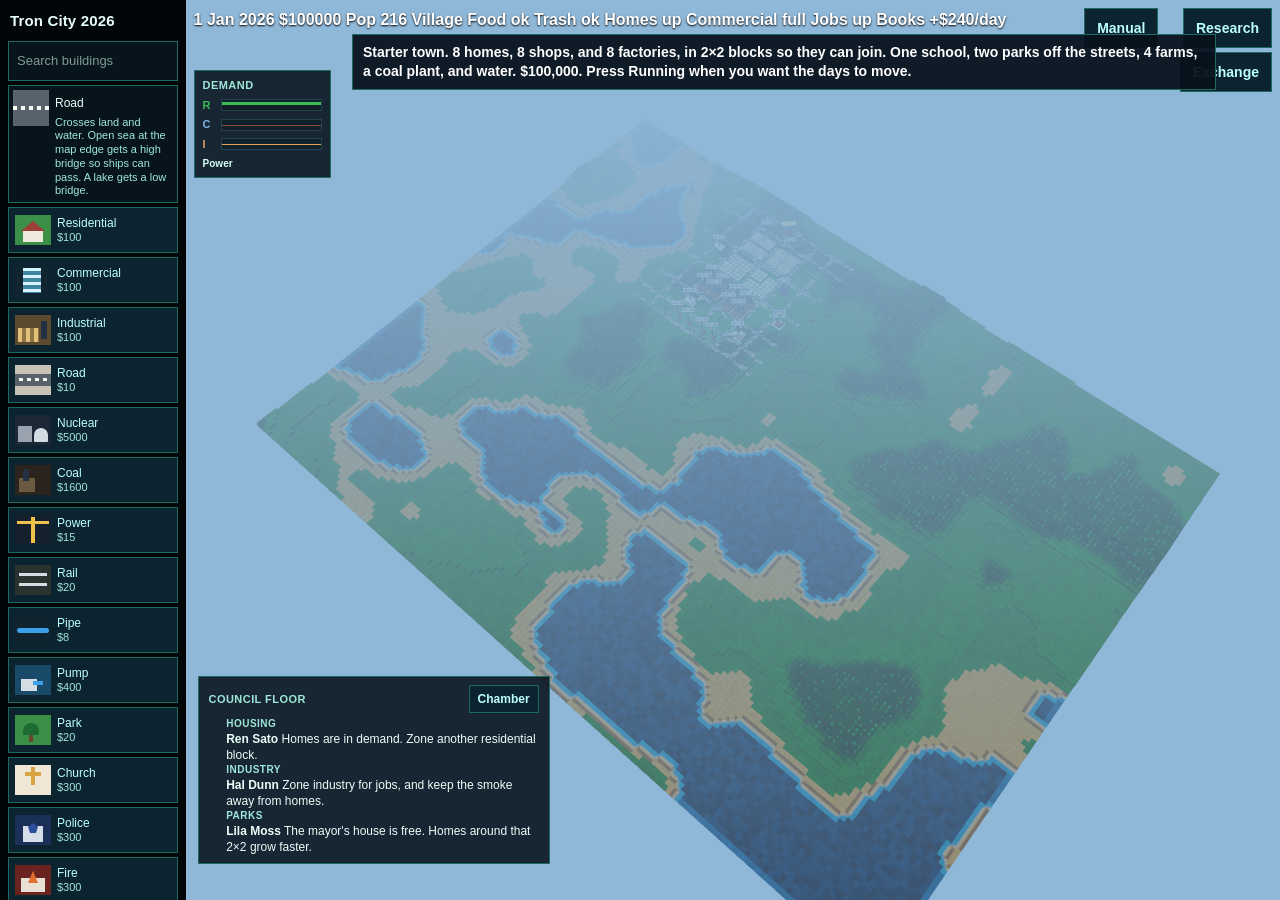
==== itch-pictures/index.html @ cb5e922c "Add current single-file itch HTML" ====
<!doctype html>
<html lang="en"><head><meta charset="UTF-8" />
<meta name="viewport" content="width=device-width, initial-scale=1, maximum-scale=1, user-scalable=no, viewport-fit=cover" />
<title>Tron City 2026</title><style>/*! tailwindcss v4.3.3 | MIT License | https://tailwindcss.com */
@layer properties{@supports (((-webkit-hyphens:none)) and (not (margin-trim:inline))) or ((-moz-orient:inline) and (not (color:rgb(from red r g b)))){*,:before,:after,::backdrop{--tw-scale-x:1;--tw-scale-y:1;--tw-scale-z:1;--tw-rotate-x:initial;--tw-rotate-y:initial;--tw-rotate-z:initial;--tw-skew-x:initial;--tw-skew-y:initial;--tw-space-y-reverse:0;--tw-border-style:solid;--tw-font-weight:initial;--tw-ordinal:initial;--tw-slashed-zero:initial;--tw-numeric-figure:initial;--tw-numeric-spacing:initial;--tw-numeric-fraction:initial;--tw-shadow:0 0 #0000;--tw-shadow-color:initial;--tw-shadow-alpha:100%;--tw-inset-shadow:0 0 #0000;--tw-inset-shadow-color:initial;--tw-inset-shadow-alpha:100%;--tw-ring-color:initial;--tw-ring-shadow:0 0 #0000;--tw-inset-ring-color:initial;--tw-inset-ring-shadow:0 0 #0000;--tw-ring-inset:initial;--tw-ring-offset-width:0px;--tw-ring-offset-color:#fff;--tw-ring-offset-shadow:0 0 #0000;--tw-outline-style:solid;--tw-blur:initial;--tw-brightness:initial;--tw-contrast:initial;--tw-grayscale:initial;--tw-hue-rotate:initial;--tw-invert:initial;--tw-opacity:initial;--tw-saturate:initial;--tw-sepia:initial;--tw-drop-shadow:initial;--tw-drop-shadow-color:initial;--tw-drop-shadow-alpha:100%;--tw-drop-shadow-size:initial;--tw-duration:initial;--tw-ease:initial;--tw-content:"";--tw-translate-x:0;--tw-translate-y:0;--tw-translate-z:0}}}@layer theme{:root,:host{--font-sans:-apple-system, BlinkMacSystemFont, "Segoe UI", Roboto, "Helvetica Neue", "Noto Sans", Arial, sans-serif, "Apple Color Emoji", "Segoe UI Emoji", "Segoe UI Symbol", "Noto Color Emoji";--font-mono:ui-monospace, SFMono-Regular, Menlo, Monaco, Consolas, "Liberation Mono", "Courier New", monospace;--color-red-500:oklch(63.7% .237 25.331);--color-zinc-50:oklch(98.5% 0 none);--color-zinc-400:oklch(70.5% .015 286.067);--color-zinc-500:oklch(55.2% .016 285.938);--color-zinc-900:oklch(21% .006 285.885);--color-zinc-950:oklch(14.1% .005 285.823);--color-neutral-100:oklch(97% 0 none);--color-neutral-300:oklch(87% 0 none);--color-neutral-500:oklch(55.6% 0 none);--color-neutral-700:oklch(37.1% 0 none);--color-neutral-900:oklch(20.5% 0 none);--color-black:#000;--color-white:#fff;--spacing:.25rem;--container-sm:24rem;--container-md:28rem;--text-xs:.75rem;--text-sm:.875rem;--text-sm--line-height:calc(1.25 / .875);--text-base:1rem;--text-lg:1.125rem;--text-lg--line-height:calc(1.75 / 1.125);--text-xl:1.25rem;--text-xl--line-height:calc(1.75 / 1.25);--text-2xl:1.5rem;--text-3xl:1.875rem;--font-weight-medium:500;--font-weight-semibold:600;--tracking-tight:-.025em;--leading-tight:1.25;--leading-snug:1.375;--leading-normal:1.5;--radius-xs:.125rem;--radius-sm:.25rem;--radius-md:.375rem;--radius-lg:.5rem;--radius-xl:.75rem;--radius-2xl:1rem;--ease-out:cubic-bezier(0, 0, .2, 1);--ease-in-out:cubic-bezier(.4, 0, .2, 1);--animate-pulse:pulse 2s cubic-bezier(.4, 0, .6, 1) infinite;--default-transition-duration:.15s;--default-transition-timing-function:cubic-bezier(.4, 0, .2, 1);--default-font-family:var(--font-sans);--default-mono-font-family:var(--font-mono)}}@layer base{*,:after,:before,::backdrop{box-sizing:border-box;border:0 solid;margin:0;padding:0}::file-selector-button{box-sizing:border-box;border:0 solid;margin:0;padding:0}html,:host{-webkit-text-size-adjust:100%;tab-size:4;line-height:1.5;font-family:var(--default-font-family,-apple-system, BlinkMacSystemFont, "Segoe UI", Roboto, "Helvetica Neue", "Noto Sans", Arial, sans-serif, "Apple Color Emoji", "Segoe UI Emoji", "Segoe UI Symbol", "Noto Color Emoji");font-feature-settings:var(--default-font-feature-settings,normal);font-variation-settings:var(--default-font-variation-settings,normal);-webkit-tap-highlight-color:transparent}hr{height:0;color:inherit;border-top-width:1px}abbr:where([title]){-webkit-text-decoration:underline dotted;text-decoration:underline dotted}h1,h2,h3,h4,h5,h6{font-size:inherit;font-weight:inherit}a{color:inherit;-webkit-text-decoration:inherit;-webkit-text-decoration:inherit;-webkit-text-decoration:inherit;-webkit-text-decoration:inherit;text-decoration:inherit}b,strong{font-weight:bolder}code,kbd,samp,pre{font-family:var(--default-mono-font-family,ui-monospace, SFMono-Regular, Menlo, Monaco, Consolas, "Liberation Mono", "Courier New", monospace);font-feature-settings:var(--default-mono-font-feature-settings,normal);font-variation-settings:var(--default-mono-font-variation-settings,normal);font-size:1em}small{font-size:80%}sub,sup{vertical-align:baseline;font-size:75%;line-height:0;position:relative}sub{bottom:-.25em}sup{top:-.5em}table{text-indent:0;border-color:inherit;border-collapse:collapse}:-moz-focusring:where(:not(iframe)){outline:auto}progress{vertical-align:baseline}summary{display:list-item}ol,ul,menu{list-style:none}img,svg,video,canvas,audio,iframe,embed,object{vertical-align:middle;display:block}img,video{max-width:100%;height:auto}button,input,select,optgroup,textarea{font:inherit;font-feature-settings:inherit;font-variation-settings:inherit;letter-spacing:inherit;color:inherit;opacity:1;background-color:#0000;border-radius:0}::file-selector-button{font:inherit;font-feature-settings:inherit;font-variation-settings:inherit;letter-spacing:inherit;color:inherit;opacity:1;background-color:#0000;border-radius:0}:where(select:is([multiple],[size])) optgroup{font-weight:bolder}:where(select:is([multiple],[size])) optgroup option{padding-inline-start:20px}::file-selector-button{margin-inline-end:4px}::placeholder{opacity:1}@supports (not ((-webkit-appearance:-apple-pay-button))) or (contain-intrinsic-size:1px){::placeholder{color:currentColor}@supports (color:color-mix(in lab, red, red)){::placeholder{color:color-mix(in oklab, currentcolor 50%, transparent)}}}textarea{resize:vertical}::-webkit-search-decoration{-webkit-appearance:none}::-webkit-date-and-time-value{min-height:1lh;text-align:inherit}::-webkit-datetime-edit{display:inline-flex}::-webkit-datetime-edit-fields-wrapper{padding:0}::-webkit-datetime-edit{padding-block:0}::-webkit-datetime-edit-year-field{padding-block:0}::-webkit-datetime-edit-month-field{padding-block:0}::-webkit-datetime-edit-day-field{padding-block:0}::-webkit-datetime-edit-hour-field{padding-block:0}::-webkit-datetime-edit-minute-field{padding-block:0}::-webkit-datetime-edit-second-field{padding-block:0}::-webkit-datetime-edit-millisecond-field{padding-block:0}::-webkit-datetime-edit-meridiem-field{padding-block:0}::-webkit-calendar-picker-indicator{line-height:1}:-moz-ui-invalid{box-shadow:none}button,input:where([type=button],[type=reset],[type=submit]){appearance:button}::file-selector-button{appearance:button}::-webkit-inner-spin-button{height:auto}::-webkit-outer-spin-button{height:auto}[hidden]:where(:not([hidden=until-found])){display:none!important}button:not(:disabled),[role=button]:not(:disabled){cursor:pointer}button.on{color:#fff;background:#14584c}}@layer components;@layer utilities{.collapse{visibility:collapse}.invisible{visibility:hidden}.visible{visibility:visible}.visible\!{visibility:visible!important}.absolute{position:absolute}.fixed{position:fixed}.relative{position:relative}.static{position:static}.sticky{position:sticky}.inset-0{inset:0}.right-1{right:var(--spacing)}.right-2{right:calc(var(--spacing) * 2)}.right-3{right:calc(var(--spacing) * 3)}.right-4{right:calc(var(--spacing) * 4)}.left-1{left:var(--spacing)}.left-2{left:calc(var(--spacing) * 2)}.left-3{left:calc(var(--spacing) * 3)}.left-4{left:calc(var(--spacing) * 4)}.z-1{z-index:1}.z-3{z-index:3}.container{width:100%}@media (width>=40rem){.container{max-width:40rem}}@media (width>=48rem){.container{max-width:48rem}}@media (width>=64rem){.container{max-width:64rem}}@media (width>=80rem){.container{max-width:80rem}}@media (width>=96rem){.container{max-width:96rem}}.ml-px{margin-left:1px}.block{display:block}.flex{display:flex}.grid{display:grid}.hidden{display:none}.inline{display:inline}.inline-block{display:inline-block}.table{display:table}.size-5{width:calc(var(--spacing) * 5);height:calc(var(--spacing) * 5)}.size-10{width:calc(var(--spacing) * 10);height:calc(var(--spacing) * 10)}.h-8{height:calc(var(--spacing) * 8)}.h-\[100dvh\]{height:100dvh}.h-full{height:100%}.min-h-11{min-height:calc(var(--spacing) * 11)}.min-h-screen{min-height:100vh}.w-8{width:calc(var(--spacing) * 8)}.w-full{width:100%}.max-w-md{max-width:var(--container-md)}.max-w-sm{max-width:var(--container-sm)}.shrink{flex-shrink:1}.grow{flex-grow:1}.scale-100{--tw-scale-x:100%;--tw-scale-y:100%;--tw-scale-z:100%;scale:var(--tw-scale-x) var(--tw-scale-y)}.scale-\[0\.25\]{scale:.25}.transform{transform:var(--tw-rotate-x,) var(--tw-rotate-y,) var(--tw-rotate-z,) var(--tw-skew-x,) var(--tw-skew-y,)}.animate-pulse{animation:var(--animate-pulse)}.cursor-pointer{cursor:pointer}.touch-none{touch-action:none}.resize{resize:both}.flex-col{flex-direction:column}.place-items-center{place-items:center}.items-center{align-items:center}.justify-center{justify-content:center}.gap-2{gap:calc(var(--spacing) * 2)}.gap-3{gap:calc(var(--spacing) * 3)}:where(.space-y-3>:not(:last-child)){--tw-space-y-reverse:0;margin-block-start:calc(calc(var(--spacing) * 3) * var(--tw-space-y-reverse));margin-block-end:calc(calc(var(--spacing) * 3) * calc(1 - var(--tw-space-y-reverse)))}.truncate{text-overflow:ellipsis;white-space:nowrap;overflow:hidden}.rounded{border-radius:.25rem}.rounded-2xl{border-radius:var(--radius-2xl)}.rounded-full{border-radius:2147483647px}.rounded-lg{border-radius:var(--radius-lg)}.rounded-md{border-radius:var(--radius-md)}.rounded-xl{border-radius:var(--radius-xl)}.border{border-style:var(--tw-border-style);border-width:1px}.border-t{border-top-style:var(--tw-border-style);border-top-width:1px}.border-b{border-bottom-style:var(--tw-border-style);border-bottom-width:1px}.border-\[\#1c6a62\]{border-color:#1c6a62}.border-neutral-300{border-color:var(--color-neutral-300)}.bg-\[\#0c2430\]{background-color:#0c2430}.bg-\[\#14584c\]{background-color:#14584c}.bg-black{background-color:var(--color-black)}.bg-black\/10{background-color:#0000001a}@supports (color:color-mix(in lab, red, red)){.bg-black\/10{background-color:color-mix(in oklab, var(--color-black) 10%, transparent)}}.bg-zinc-50{background-color:var(--color-zinc-50)}.object-cover{object-fit:cover}.p-2{padding:calc(var(--spacing) * 2)}.p-6{padding:calc(var(--spacing) * 6)}.p-8{padding:calc(var(--spacing) * 8)}.p-\[16px\]{padding:16px}.px-2{padding-inline:calc(var(--spacing) * 2)}.px-4{padding-inline:calc(var(--spacing) * 4)}.px-6{padding-inline:calc(var(--spacing) * 6)}.py-2{padding-block:calc(var(--spacing) * 2)}.pr-3{padding-right:calc(var(--spacing) * 3)}.pr-3\.5{padding-right:calc(var(--spacing) * 3.5)}.pl-4{padding-left:calc(var(--spacing) * 4)}.text-center{text-align:center}.text-left{text-align:left}.text-lg{font-size:var(--text-lg);line-height:var(--tw-leading,var(--text-lg--line-height))}.text-sm{font-size:var(--text-sm);line-height:var(--tw-leading,var(--text-sm--line-height))}.text-xl{font-size:var(--text-xl);line-height:var(--tw-leading,var(--text-xl--line-height))}.text-\[13px\]{font-size:13px}.font-medium{--tw-font-weight:var(--font-weight-medium);font-weight:var(--font-weight-medium)}.font-semibold{--tw-font-weight:var(--font-weight-semibold);font-weight:var(--font-weight-semibold)}.text-balance{text-wrap:balance}.text-wrap{text-wrap:wrap}.break-words{overflow-wrap:break-word}.text-\[\#bff\]{color:#bff}.text-neutral-500{color:var(--color-neutral-500)}.text-red-500{color:var(--color-red-500)}.text-white{color:var(--color-white)}.text-zinc-500{color:var(--color-zinc-500)}.text-zinc-900{color:var(--color-zinc-900)}.italic{font-style:italic}.tabular-nums{--tw-numeric-spacing:tabular-nums;font-variant-numeric:var(--tw-ordinal,) var(--tw-slashed-zero,) var(--tw-numeric-figure,) var(--tw-numeric-spacing,) var(--tw-numeric-fraction,)}.underline-offset-4{text-underline-offset:4px}.antialiased{-webkit-font-smoothing:antialiased;-moz-osx-font-smoothing:grayscale}.opacity-0{opacity:0}.opacity-70{opacity:.7}.opacity-100{opacity:1}.shadow{--tw-shadow:0 1px 3px 0 var(--tw-shadow-color,#0000001a), 0 1px 2px -1px var(--tw-shadow-color,#0000001a);box-shadow:var(--tw-inset-shadow), var(--tw-inset-ring-shadow), var(--tw-ring-offset-shadow), var(--tw-ring-shadow), var(--tw-shadow)}.ring{--tw-ring-shadow:var(--tw-ring-inset,) 0 0 0 calc(1px + var(--tw-ring-offset-width)) var(--tw-ring-color,currentcolor);box-shadow:var(--tw-inset-shadow), var(--tw-inset-ring-shadow), var(--tw-ring-offset-shadow), var(--tw-ring-shadow), var(--tw-shadow)}.outline,.outline-1{outline-style:var(--tw-outline-style);outline-width:1px}.-outline-offset-1{outline-offset:calc(1px * -1)}.outline-black{outline-color:var(--color-black)}.outline-black\/10{outline-color:#0000001a}@supports (color:color-mix(in lab, red, red)){.outline-black\/10{outline-color:color-mix(in oklab, var(--color-black) 10%, transparent)}}.blur{--tw-blur:blur(8px);filter:var(--tw-blur,) var(--tw-brightness,) var(--tw-contrast,) var(--tw-grayscale,) var(--tw-hue-rotate,) var(--tw-invert,) var(--tw-saturate,) var(--tw-sepia,) var(--tw-drop-shadow,)}.blur-\[4px\]{--tw-blur:blur(4px);filter:var(--tw-blur,) var(--tw-brightness,) var(--tw-contrast,) var(--tw-grayscale,) var(--tw-hue-rotate,) var(--tw-invert,) var(--tw-saturate,) var(--tw-sepia,) var(--tw-drop-shadow,)}.blur-none{--tw-blur: ;filter:var(--tw-blur,) var(--tw-brightness,) var(--tw-contrast,) var(--tw-grayscale,) var(--tw-hue-rotate,) var(--tw-invert,) var(--tw-saturate,) var(--tw-sepia,) var(--tw-drop-shadow,)}.grayscale{--tw-grayscale:grayscale(100%);filter:var(--tw-blur,) var(--tw-brightness,) var(--tw-contrast,) var(--tw-grayscale,) var(--tw-hue-rotate,) var(--tw-invert,) var(--tw-saturate,) var(--tw-sepia,) var(--tw-drop-shadow,)}.invert{--tw-invert:invert(100%);filter:var(--tw-blur,) var(--tw-brightness,) var(--tw-contrast,) var(--tw-grayscale,) var(--tw-hue-rotate,) var(--tw-invert,) var(--tw-saturate,) var(--tw-sepia,) var(--tw-drop-shadow,)}.sepia{--tw-sepia:sepia(100%);filter:var(--tw-blur,) var(--tw-brightness,) var(--tw-contrast,) var(--tw-grayscale,) var(--tw-hue-rotate,) var(--tw-invert,) var(--tw-saturate,) var(--tw-sepia,) var(--tw-drop-shadow,)}.filter{filter:var(--tw-blur,) var(--tw-brightness,) var(--tw-contrast,) var(--tw-grayscale,) var(--tw-hue-rotate,) var(--tw-invert,) var(--tw-saturate,) var(--tw-sepia,) var(--tw-drop-shadow,)}.filter\!{filter:var(--tw-blur,) var(--tw-brightness,) var(--tw-contrast,) var(--tw-grayscale,) var(--tw-hue-rotate,) var(--tw-invert,) var(--tw-saturate,) var(--tw-sepia,) var(--tw-drop-shadow,)!important}.transition{transition-property:color,background-color,border-color,outline-color,text-decoration-color,fill,stroke,--tw-gradient-from,--tw-gradient-via,--tw-gradient-to,opacity,box-shadow,transform,translate,scale,rotate,filter,-webkit-backdrop-filter,backdrop-filter,display,content-visibility,overlay,pointer-events;transition-timing-function:var(--tw-ease,var(--default-transition-timing-function));transition-duration:var(--tw-duration,var(--default-transition-duration))}.transition-\[box-shadow\]{transition-property:box-shadow;transition-timing-function:var(--tw-ease,var(--default-transition-timing-function));transition-duration:var(--tw-duration,var(--default-transition-duration))}.transition-\[opacity\,filter\,scale\]{transition-property:opacity,filter,scale;transition-timing-function:var(--tw-ease,var(--default-transition-timing-function));transition-duration:var(--tw-duration,var(--default-transition-duration))}.transition-\[scale\,background-color\]{transition-property:scale,background-color;transition-timing-function:var(--tw-ease,var(--default-transition-timing-function));transition-duration:var(--tw-duration,var(--default-transition-duration))}.transition-\[scale\,opacity\,filter\]{transition-property:scale,opacity,filter;transition-timing-function:var(--tw-ease,var(--default-transition-timing-function));transition-duration:var(--tw-duration,var(--default-transition-duration))}.transition-transform{transition-property:transform,translate,scale,rotate;transition-timing-function:var(--tw-ease,var(--default-transition-timing-function));transition-duration:var(--tw-duration,var(--default-transition-duration))}.duration-150{--tw-duration:.15s;transition-duration:.15s}.duration-300{--tw-duration:.3s;transition-duration:.3s}.ease-\[cubic-bezier\(0\.2\,0\,0\,1\)\]{--tw-ease:cubic-bezier(.2,0,0,1);transition-timing-function:cubic-bezier(.2,0,0,1)}.ease-out{--tw-ease:var(--ease-out);transition-timing-function:var(--ease-out)}.after\:absolute:after{content:var(--tw-content);position:absolute}.after\:top-1\/2:after{content:var(--tw-content);top:50%}.after\:left-1\/2:after{content:var(--tw-content);left:50%}.after\:size-10:after{content:var(--tw-content);width:calc(var(--spacing) * 10);height:calc(var(--spacing) * 10)}.after\:-translate-1\/2:after{content:var(--tw-content);--tw-translate-x:calc(calc(1 / 2 * 100%) * -1);--tw-translate-y:calc(calc(1 / 2 * 100%) * -1);translate:var(--tw-translate-x) var(--tw-translate-y)}@media (hover:hover){.hover\:bg-neutral-100:hover{background-color:var(--color-neutral-100)}.hover\:underline:hover{text-decoration-line:underline}}.active\:scale-\[0\.96\]:active,.active\:not-disabled\:scale-\[0\.96\]:active:not(:disabled){scale:.96}.disabled\:cursor-wait:disabled{cursor:wait}.disabled\:no-underline:disabled{text-decoration-line:none}@media (prefers-color-scheme:dark){.dark\:border-neutral-700{border-color:var(--color-neutral-700)}.dark\:bg-white\/20{background-color:#fff3}@supports (color:color-mix(in lab, red, red)){.dark\:bg-white\/20{background-color:color-mix(in oklab, var(--color-white) 20%, transparent)}}.dark\:bg-zinc-950{background-color:var(--color-zinc-950)}.dark\:text-zinc-50{color:var(--color-zinc-50)}.dark\:text-zinc-400{color:var(--color-zinc-400)}.dark\:outline-white\/10{outline-color:#ffffff1a}@supports (color:color-mix(in lab, red, red)){.dark\:outline-white\/10{outline-color:color-mix(in oklab, var(--color-white) 10%, transparent)}}@media (hover:hover){.dark\:hover\:bg-neutral-900:hover{background-color:var(--color-neutral-900)}}}}html,body{background:#102033;height:100%;margin:0}.city-app{color:#e7fff8;touch-action:none;overscroll-behavior:none;background:#102033;width:100%;height:100dvh;display:flex;overflow:hidden}.city-sample{z-index:2;background:#07141c;border:1px solid #1c6a62;align-items:flex-start;gap:6px;padding:4px;display:flex;position:sticky;top:0}.city-sample-copy{min-width:0}.city-sample-blurb{color:#9fe7d8;margin-top:2px;font-size:11px;line-height:1.25;display:block}.city-sample-tile{color:#102033;background:#9fe7d8;flex:0 0 36px;place-items:center;width:36px;height:36px;font-size:20px;font-weight:800;display:grid}.city-sample-name{color:#e7fff8;font-size:12px}.city-sample-tile.road{background:#59636c repeating-linear-gradient(90deg,#f7f7f2 0 4px,#0000 4px 8px) 50%/100% 4px no-repeat;box-shadow:inset 0 16px #59636c,inset 0 -16px #59636c}.city-sample-tile.rail{color:#0000;background:#2f3b34;box-shadow:inset 0 10px #d5dde4,inset 0 -10px #d5dde4}.city-sample-tile.wire{color:#0000;background:#1a2430;box-shadow:inset 0 16px #f0c14a}.city-sample-tile.pipe{color:#0000;background:#102430;box-shadow:inset 0 14px #3aa0e8}.city-sample-tile.res{background:#6dcc78}.city-sample-tile.com{background:#7ec8e8}.city-sample-tile.ind{background:#e2b85a}.city-sample-tile.bull{color:#fff;background:#e07030}.city-tools{box-sizing:border-box;background:#000000d1;flex-direction:column;flex:0 0 11.6rem;gap:4px;width:11.6rem;padding:8px;display:flex;overflow:auto}.city-maps{grid-template-columns:1fr 1fr;gap:4px;display:grid}.city-maps button{color:#bff;text-align:left;background:#0c2430;border:1px solid #1c6a62;min-height:2rem;padding:2px 6px;font-size:11px}.city-maps button.on{color:#fff;background:#145a48}.city-title{letter-spacing:.01em;color:#e7fff8;margin:0;padding:2px 2px 4px;font-size:15px;font-weight:800}.city-find{z-index:3;color:#e7fff8;background:#07141c;border:1px solid #1c6a62;width:100%;min-height:2.5rem;padding:0 8px;font-size:13px;position:sticky;top:0}.city-find::placeholder{color:#7d9c96}.city-tool{color:#bff;text-align:left;background:#0c2430;border:1px solid #1c6a62;align-items:center;gap:6px;width:100%;min-height:46px;padding:3px 6px;display:flex}.city-tool-copy{flex-direction:column;min-width:0;line-height:1.15;display:flex}.city-tool-name{font-size:12px}.city-tool-price{color:#9fe7d8;font-size:11px}.city-tool-gap{letter-spacing:.08em;text-transform:uppercase;color:#7d9c96;margin-top:6px;font-size:10px}.city-ico{background:#163028;flex:0 0 36px;width:36px;height:30px;position:relative;overflow:hidden}.city-ico:before,.city-ico:after{content:"";position:absolute}.city-ico.res{background:#3c8f46}.city-ico.res:before{background:#efe8dc;height:12px;bottom:3px;left:8px;right:8px}.city-ico.res:after{clip-path:polygon(50% 0,100% 100%,0 100%);background:#9a4038;height:10px;bottom:14px;left:6px;right:6px}.city-ico.r4{background:#2f7a3c}.city-ico.r4:before{background:#efe8dc;width:12px;height:9px;top:4px;left:4px;box-shadow:14px 0 #efe8dc,0 12px #efe8dc,14px 12px #efe8dc}.city-ico.r4:after{clip-path:polygon(50% 0,100% 100%,0 100%);background:#9a4038;width:12px;height:5px;top:1px;left:4px;box-shadow:14px 12px #9a4038}.city-ico.c4{background:#102430}.city-ico.c4:before{background:#3c86a0;height:16px;bottom:4px;left:3px;right:3px}.city-ico.c4:after{background:#f0c14a;height:5px;bottom:18px;left:3px;right:3px}.city-ico.com{background:#102430}.city-ico.com:before{background:repeating-linear-gradient(#d7f3ff 0 3px,#3c86a0 3px 7px);width:18px;top:3px;bottom:2px;left:8px}.city-ico.ind{background:#5c4a30}.city-ico.ind:before{background:repeating-linear-gradient(90deg,#e2c07a 0 4px,#8d7342 4px 8px);height:14px;bottom:3px;left:3px;right:12px}.city-ico.ind:after{background:#243044;width:6px;height:18px;bottom:6px;right:4px}.city-ico.road{background:#c8c2b4}.city-ico.road:before{background:#59636c;height:12px;top:9px;left:0;right:0}.city-ico.road:after{background:repeating-linear-gradient(90deg,#f7f7f2 0 4px,#0000 4px 8px);height:3px;top:13px;left:4px;right:4px}.city-ico.plant{background:#1c2836}.city-ico.plant:before{background:#9aa3ad;width:14px;height:16px;bottom:3px;left:3px}.city-ico.plant:after{background:#d5dde4;border-radius:14px 14px 2px 2px;width:14px;height:14px;bottom:3px;right:3px}.city-ico.coal{background:#2a241c}.city-ico.coal:before{background:#6a5a42;width:16px;height:14px;bottom:3px;left:4px}.city-ico.coal:after{background:#243044;width:6px;height:12px;bottom:14px;left:8px}.city-ico.wire{background:#14202c}.city-ico.wire:before{background:#f0c14a;width:4px;top:2px;bottom:2px;left:16px}.city-ico.wire:after{background:#f0c14a;height:3px;top:6px;left:2px;right:2px}.city-ico.rail{background:#2a3330}.city-ico.rail:before{background:#d5dde4;height:3px;top:8px;left:4px;right:4px;box-shadow:0 10px #d5dde4}.city-ico.pipe{background:#102430}.city-ico.pipe:before{background:#3aa0e8;border-radius:3px;height:5px;top:13px;left:2px;right:2px}.city-ico.pump{background:#1a4a6a}.city-ico.pump:before{background:#d5dde4;width:16px;height:12px;bottom:4px;left:6px}.city-ico.pump:after{background:#3aa0e8;width:10px;height:4px;bottom:10px;left:18px}.city-ico.park{background:#3c8f46}.city-ico.park:before{background:#6a4630;width:4px;height:10px;bottom:3px;left:14px}.city-ico.park:after{background:#1d6b32;border-radius:10px 10px 2px 2px;width:16px;height:12px;bottom:10px;left:8px}.city-ico.church{background:#efe6d6}.city-ico.church:before{background:#d7a441;width:4px;height:18px;top:2px;left:16px}.city-ico.church:after{background:#d7a441;width:16px;height:4px;top:7px;left:10px}.city-ico.police{background:#1a3058}.city-ico.police:before{background:#d5dde8;height:16px;bottom:3px;left:8px;right:8px}.city-ico.police:after{clip-path:polygon(50% 0,100% 38%,80% 100%,20% 100%,0 38%);background:#2a4e9a;width:10px;height:10px;bottom:12px;left:13px}.city-ico.fire{background:#6a2420}.city-ico.fire:before{background:#e8e0d4;height:14px;bottom:3px;left:6px;right:6px}.city-ico.fire:after{clip-path:polygon(50% 0,100% 100%,0 100%);background:#e07030;width:10px;height:12px;bottom:12px;left:13px}.city-ico.school{background:#6d4a38}.city-ico.school:before{background:#c46a4a;height:14px;bottom:3px;left:5px;right:5px}.city-ico.school:after{background:#f4f1e8;width:3px;height:12px;bottom:14px;left:16px;box-shadow:6px 3px #c23b3b}.city-ico.clinic{background:#d7e4ea}.city-ico.clinic:before{background:#f7f7f2;height:18px;bottom:3px;left:6px;right:6px}.city-ico.clinic:after{background:#c23b3b;width:6px;height:12px;bottom:8px;left:15px;box-shadow:-3px 3px #c23b3b,3px 3px #c23b3b}.city-ico.farm{background:#c2a24e}.city-ico.farm:before{background:#9a4038;width:16px;height:12px;bottom:3px;left:4px}.city-ico.farm:after{clip-path:polygon(0 100%,50% 0,100% 100%);background:#6a3030;width:16px;height:8px;bottom:14px;left:4px}.city-ico.stadium{background:#3c8f46}.city-ico.stadium:before{background:#d7d2c6;border-radius:40%;inset:6px 4px 4px;box-shadow:inset 0 0 0 4px #8d939c}.city-ico.port{background:#2f86c5}.city-ico.port:before{background:#8d6a3a;height:6px;bottom:4px;left:2px;right:8px}.city-ico.port:after{background:#e7e1d4;width:12px;height:8px;bottom:8px;right:6px}.city-ico.air{background:#3c8f46}.city-ico.air:before{background:#59636c;height:6px;top:12px;left:4px;right:4px}.city-ico.air:after{clip-path:polygon(0 50%,70% 0,100% 50%,70% 100%);background:#f4f7fb;width:14px;height:6px;top:4px;left:14px}.city-ico.bus{background:#243044}.city-ico.bus:before{background:#f0c14a;border-radius:3px;height:14px;top:7px;left:4px;right:4px}.city-ico.bus:after{background:#173044;width:8px;height:5px;top:10px;left:7px;box-shadow:12px 0 #173044}.city-ico.bterm{background:#1a3044}.city-ico.bterm:before{background:#d9d3c5;height:11px;bottom:3px;left:3px;right:3px}.city-ico.bterm:after{background:#f0c14a;height:7px;top:4px;left:4px;right:4px}.city-ico.dump{background:#6a5a42}.city-ico.dump:before{clip-path:polygon(10% 100%,0 40%,40% 70%,70% 20%,100% 100%);background:#8a7a58;width:26px;height:12px;bottom:3px;left:4px}.city-ico.ask{color:#9fe7d8;background:#102430;place-items:center;font-size:18px;font-weight:800;display:grid}.city-ico.ask:before{content:"?";position:static}.city-ico.bull{background:#e07030}.city-ico.bull:before{background:#fff;height:4px;top:13px;left:6px;right:6px;transform:rotate(40deg)}.city-ico.bull:after{background:#fff;height:4px;top:13px;left:6px;right:6px;transform:rotate(-40deg)}.city-ico.raise{background:#6a8f4a}.city-ico.raise:before{background:#d7c49a;height:6px;bottom:4px;left:8px;right:8px}.city-ico.raise:after{clip-path:polygon(50% 0,100% 100%,0 100%);background:#3c8f46;width:10px;height:12px;bottom:10px;left:11px}.city-ico.lower{background:#3a6d8c}.city-ico.lower:before{background:#1d6ea4;height:8px;bottom:4px;left:6px;right:6px}.city-ico.lower:after{background:#8eae48;height:8px;bottom:12px;left:8px;right:8px}.city-ico.lab{background:#243044}.city-ico.lab:before{clip-path:polygon(30% 0,70% 0,100% 100%,0 100%);background:#7ec8e8;width:12px;height:14px;bottom:3px;left:12px}.city-ico.fort{background:#6a6e68}.city-ico.fort:before{clip-path:polygon(0 30%,15% 30%,15% 0,35% 0,35% 30%,65% 30%,65% 0,85% 0,85% 30%,100% 30%,100% 100%,0 100%);background:#c8c2b4;height:14px;bottom:3px;left:3px;right:3px}.city-ico.army{background:#2a3a2a}.city-ico.army:before{background:#6a8a52;width:8px;height:14px;bottom:3px;left:14px}.city-ico.army:after{background:#d7c2a4;border-radius:6px;width:12px;height:8px;bottom:16px;left:12px}.city-ico.zoo{background:#3c8f46}.city-ico.zoo:before{background:#f0c14a;border-radius:8px 8px 4px 4px;width:22px;height:12px;bottom:4px;left:4px}.city-ico.zoo:after{background:#6a4630;border-radius:4px;width:8px;height:8px;bottom:12px;left:8px;box-shadow:10px 2px #243044}.city-ico.fair{background:#1a2430}.city-ico.fair:before{box-sizing:border-box;border:3px solid #f0c14a;border-radius:50%;width:18px;height:18px;top:4px;left:6px}.city-ico.fair:after{background:#d5dde4;width:3px;height:22px;top:2px;left:16px}.city-ico.frac{background:#5c4030}.city-ico.frac:before{background:#d5dde4;width:4px;height:20px;bottom:3px;left:16px}.city-ico.frac:after{background:#e07030;width:20px;height:4px;bottom:16px;left:8px}.city-ico.play{background:#4a2030}.city-ico.play:before{background:linear-gradient(90deg,#9a3038 0 8px,#f0c14a 8px 14px,#6a2030 14px 22px,#f0c14a 22px 28px,#9a3038 28px);inset:8px 4px 3px}.city-ico.mayor{background:#3c8f46}.city-ico.mayor:before{background:#f7f4ee;height:12px;bottom:6px;left:8px;right:8px;box-shadow:0 8px #f4f1e8}.city-ico.mayor:after{clip-path:polygon(50% 0,100% 100%,0 100%);background:#243044;height:8px;bottom:16px;left:6px;right:6px}.city-ico.casino{color:#f0c14a;background:#14202c;place-items:center;font-size:18px;font-weight:800;display:grid}.city-ico.casino:before{content:"$";position:static}.city-ico.stock{background:#1c2836}.city-ico.stock:before{background:#d5dde4;width:5px;height:10px;bottom:3px;left:6px;box-shadow:8px -4px #d5dde4,16px -8px #d5dde4}.city-ico.stock:after{background:#3aa0e8;width:22px;height:3px;bottom:16px;left:6px}.city-ico.arch{background:#c8102e}.city-ico.arch:before{background:#ffc20e;border-radius:12px 12px 2px 2px;height:16px;bottom:3px;left:4px;right:4px}.city-ico.arch:after{background:#c8102e;height:10px;bottom:3px;left:8px;right:8px}.city-ico.patio{background:#8d1d2c}.city-ico.patio:before{background:#fff6e8;height:14px;bottom:3px;left:7px;right:7px}.city-ico.patio:after{background:#fff6e8;border-radius:2px;width:12px;height:8px;bottom:14px;left:11px}.city-ico.bun{background:#e85d04}.city-ico.bun:before{background:#f0c07a;border-radius:8px 8px 2px 2px;height:8px;bottom:5px;left:7px;right:7px}.city-ico.bun:after{clip-path:polygon(0 100%,12% 35%,28% 100%,40% 20%,50% 0,60% 20%,72% 100%,88% 35%,100% 100%);background:#d7a441;width:16px;height:10px;bottom:14px;left:8px}.city-ico.cup{background:#c8102e}.city-ico.cup:before{background:#f3e6c8;border-radius:2px 2px 6px 6px;width:12px;height:14px;bottom:3px;left:9px}.city-ico.cup:after{background:0 0;border:2px solid #f3e6c8;border-left:0;border-radius:0 8px 8px 0;width:7px;height:8px;bottom:8px;left:20px}.city-ico.swirl{background:#d0122d}.city-ico.swirl:before{clip-path:polygon(18% 0,82% 0,100% 100%,0 100%);background:#e2b56a;width:10px;height:10px;bottom:2px;left:12px}.city-ico.swirl:after{background:#fff;border-radius:10px 10px 3px 3px;width:16px;height:12px;bottom:11px;left:9px}.city-ico.bucks{background:#00704a}.city-ico.bucks:before{box-sizing:border-box;border:2px solid #fff;border-radius:50%;width:22px;height:22px;top:4px;left:7px}.city-ico.bucks:after{background:#fff;border-radius:1px 1px 4px 4px;width:8px;height:9px;top:9px;left:13px}.city-ico.adw{background:#e85d04}.city-ico.adw:before{background:#5c3317;border-radius:2px 2px 6px 6px;width:12px;height:14px;bottom:3px;left:11px}.city-ico.adw:after{background:#fff6e8;border-radius:6px 6px 2px 2px;width:14px;height:6px;bottom:16px;left:10px}.city-ico.marc{background:#1c2430}.city-ico.marc:before{background:#e23b4a;height:5px;top:6px;left:4px;right:4px}.city-ico.marc:after{background:#5c3317;border-radius:2px 2px 5px 5px;width:12px;height:8px;bottom:3px;left:12px}.city-ico.rbc{background:#1e4b8f}.city-ico.rbc:before{background:#f4f1e8;width:4px;height:16px;bottom:3px;left:6px;box-shadow:8px 0 #f4f1e8,16px 0 #f4f1e8}.city-ico.rbc:after{background:#f2c14e;height:4px;top:4px;left:4px;right:4px}.city-ico.tdbank{background:#1f7a3a}.city-ico.tdbank:before{background:#fff;width:4px;height:16px;bottom:3px;left:6px;box-shadow:8px 0 #fff,16px 0 #fff}.city-ico.tdbank:after{background:#fff;height:4px;top:4px;left:4px;right:4px}.city-ico.vallet{background:#efe6d6}.city-ico.vallet:before{background:#146b6a;width:4px;height:16px;bottom:3px;left:6px;box-shadow:8px 0 #146b6a,16px 0 #146b6a}.city-ico.vallet:after{background:#146b6a;height:4px;top:4px;left:4px;right:4px}.city-ico.dami{background:#ffe100}.city-ico.dami:before{background:#007a33;height:10px;top:8px;left:3px;right:3px}.city-ico.dami:after{background:#e10600;border-radius:50%;width:8px;height:8px;top:6px;left:24px}.city-ico.petro{background:#d71920}.city-ico.petro:before{background:#fff;border-radius:50%;width:18px;height:18px;top:4px;left:8px}.city-ico.petro:after{clip-path:polygon(50% 0,100% 38%,78% 38%,90% 100%,50% 72%,10% 100%,22% 38%,0 38%);background:#d71920;width:8px;height:12px;top:7px;left:14px}.city-ico.depot{background:#f96302}.city-ico.depot:before{background:#fff;height:8px;top:8px;left:3px;right:3px}.city-ico.depot:after{background:#8a5a2b;width:16px;height:5px;bottom:3px;left:8px;box-shadow:0 -7px #8a5a2b}.city-ico.london{background:#f7f4ef}.city-ico.london:before{background:#c8102e;width:18px;height:4px;top:12px;left:8px}.city-ico.london:after{background:#c8102e;width:4px;height:16px;top:6px;left:15px}.city-ico.shopped{background:#c8102e}.city-ico.shopped:before{background:#fff;height:8px;top:6px;left:4px;right:4px}.city-ico.shopped:after{background:#fff;width:10px;height:8px;bottom:3px;left:20px}.city-ico.saveon{background:#1b7a32}.city-ico.saveon:before{background:#ffe100;border-radius:50%;width:12px;height:12px;top:6px;left:4px}.city-ico.saveon:after{background:#f96302;width:8px;height:8px;bottom:6px;left:18px}.city-ico.super{background:#ffe100}.city-ico.super:before{background:#c8102e;height:6px;bottom:4px;left:3px;right:3px}.city-ico.slice{background:#3a1218}.city-ico.slice:before{background:#e2b56a;border-radius:8px 8px 2px 2px;width:16px;height:8px;bottom:3px;left:8px}.city-ico.slice:after{background:#e23b4a;border-radius:4px;width:8px;height:4px;bottom:8px;left:12px}.city-ico.hr{background:#00a651}.city-ico.hr:before{background:#fff;height:8px;top:6px;left:4px;right:4px}.city-ico.hr:after{background:#fff;width:16px;height:4px;top:16px;left:8px}.city-ico.fresh{background:#d0122d}.city-ico.fresh:before{clip-path:polygon(0 100%,100% 100%,50% 0);background:#f0c07a;width:14px;height:14px;bottom:2px;left:10px}.city-ico.fresh:after{background:#1b7a32;height:4px;top:5px;left:4px;right:4px}.city-ico.safe{background:#e10600}.city-ico.safe:before{background:#fff;height:8px;top:8px;left:3px;right:3px}.city-ico.safe:after{background:#d8dde3;width:8px;height:6px;bottom:3px;left:8px;box-shadow:10px 0 #d8dde3}.city-ico.cash{background:#f2c14e}.city-ico.cash:before{background:#1a1a1a;height:6px;top:6px;left:8px;right:8px}.city-ico.cash:after{clip-path:polygon(20% 0,80% 0,80% 35%,100% 35%,50% 100%,0 35%,20% 35%);background:#1a1a1a;width:10px;height:12px;bottom:3px;left:12px}.city-ico.pcrep{background:#10243a}.city-ico.pcrep:before{background:#3ec6ff;border-radius:1px;width:18px;height:12px;top:5px;left:7px}.city-ico.pcrep:after{background:#8a93a0;width:4px;height:6px;top:18px;left:14px}.city-ico.staple{background:#c00}.city-ico.staple:before{background:#fff;height:8px;top:7px;left:4px;right:4px}.city-ico.staple:after{background:#fff;width:16px;height:4px;bottom:3px;left:8px;box-shadow:0 -6px #fff}.city-ico.niche:before{background:#ffffffeb;height:7px;top:7px;left:3px;right:3px}.city-ico.tire{background:#c8102e}.city-ico.tire:before{box-sizing:border-box;background:0 0;border:3px solid #1c2430;border-radius:50%;width:18px;height:18px;top:5px;left:8px}.city-ico.tire:after{background:#1c2430;border-radius:50%;width:6px;height:6px;top:11px;left:14px}.city-ico.mars{background:#efe6d6}.city-ico.mars:before{background:#6b1d2a;height:14px;bottom:4px;left:4px;right:4px}.city-ico.mars:after{background:#6b1d2a;width:18px;height:4px;bottom:18px;left:8px}.city-ico.winer{background:#fff6e8}.city-ico.winer:before{background:#9a1b2e;height:8px;top:4px;left:3px;right:3px}.city-ico.winer:after{background:#e2b56a;width:6px;height:8px;bottom:4px;left:8px;box-shadow:8px 0 #e2b56a,16px 0 #e2b56a}.city-ico.cal{background:#10243a}.city-ico.cal:before{box-sizing:border-box;background:0 0;border:3px solid #f2c14e;border-radius:50%;width:16px;height:16px;top:5px;left:8px}.city-ico.cal:after{background:#f2c14e;border-radius:50%;width:6px;height:6px;top:10px;left:13px}.city-ico.pless{background:#1c2430}.city-ico.pless:before{background:#f2c14e;height:5px;top:6px;left:4px;right:4px}.city-ico.pless:after{background:#f2c14e;width:8px;height:10px;bottom:4px;left:8px;box-shadow:12px 0 #8a93a0}.city-ico.craft{background:#c8102e}.city-ico.craft:before{box-sizing:border-box;border:2px solid #1a1a1a;border-radius:50%;width:12px;height:12px;top:4px;left:4px}.city-ico.craft:after{box-sizing:border-box;border:2px solid #1a1a1a;border-radius:50%;width:12px;height:12px;top:4px;left:18px}.city-ico.fount{background:#146b6a}.city-ico.fount:before{background:#d7eef0;border-radius:0 0 8px 8px;width:14px;height:8px;bottom:4px;left:6px}.city-ico.fount:after{background:#9ad7e2;width:4px;height:10px;bottom:11px;left:11px}.city-speeds{gap:4px;display:flex}.city-speeds button{color:#bff;background:#0c2430;border:1px solid #1c6a62;flex:1 1 0;min-height:2.75rem;padding:0 2px;font-size:11px;font-weight:700}.city-speeds button.on{color:#fff;background:#14584c;border-color:#8ee6c8}.city-tax{background:linear-gradient(#163044,#0c1e28);border:2px solid #8d9aa6;grid-template-columns:2.4rem 1fr 2.4rem;align-items:center;gap:4px;padding:6px;display:grid;box-shadow:inset 0 0 0 1px #d7e2ea}.city-tax-name{color:#d7e2ea;letter-spacing:.16em;grid-column:1/-1;font-size:10px;font-weight:800}.city-tax button{color:#12202a;background:#8ea0ae;border:2px outset #c5d0d8;min-height:2.4rem;font-size:20px;font-weight:800;line-height:1}.city-tax strong{color:#d8ffe4;background:#07141c;border:2px inset #6a7c88;place-items:center;min-height:2.4rem;font-size:16px;display:grid}.city-tax-track{background:#07141c;border:2px inset #6a7c88;grid-column:1/-1;height:12px;display:block}#tax-fill{background:linear-gradient(90deg,#3dba6a,#e6c14a 68%,#d4543a);width:35%;height:100%;display:block}.city-stage{touch-action:none;flex:auto;min-width:0;height:100dvh;position:relative}.city-stage canvas{touch-action:none;width:100%;height:100%;display:block;position:absolute;inset:0}@media (width<=760px){.city-app{flex-direction:column-reverse}.city-sample{top:auto;left:0}.city-tools{touch-action:pan-x;flex-direction:row;flex:none;width:100%;overflow:auto hidden}.city-tools button,.city-tool{white-space:nowrap;flex:none;width:auto}.city-maps{flex:none;gap:4px;display:flex}.city-stage{flex:auto;height:auto;min-height:0}.city-funds{font-size:12px}.city-council{max-height:22vh;font-size:11px;bottom:6px;overflow:auto}.city-note{top:28px;left:8px;right:8px}}.city-funds,.city-note{z-index:2;pointer-events:none;color:#fff;position:absolute}.city-funds{text-shadow:0 1px 2px #000;font-weight:700;top:8px;left:8px;right:8px}.city-note{z-index:6;color:#fff;background:#08121cf0;border:1px solid #1c6a62;margin:0;padding:8px 10px;font-size:14px;font-weight:700;line-height:1.35;inset:34px 64px auto 10.4rem}.city-tithe{z-index:7;color:#ffe7a3;background:#3a2a12;border:1px solid #d7a441;min-height:2.5rem;padding:0 14px;font-size:14px;font-weight:800;position:absolute;top:128px;left:10.4rem}.city-tithe[hidden]{display:none}.city-council{max-height:22vh;overflow:auto}.city-compass{z-index:3;pointer-events:none;background:#08121ce0;border:2px solid #e7fff8;border-radius:50%;place-items:center;width:48px;height:48px;display:grid;position:absolute;top:42px;right:12px}.city-compass[hidden]{display:none}.city-compass-rose{background:#f4f7fb;width:3px;height:22px;position:relative}.city-compass-rose span{color:#ff5c5c;font-size:13px;font-weight:800;position:absolute;top:-16px;left:50%;transform:translate(-50%)}.city-demand{z-index:2;color:#e7fff8;pointer-events:none;background:#08121ce0;border:1px solid #1c6a62;width:8.6rem;margin:0;padding:6px 8px 7px;position:absolute;top:4.4rem;left:8px}.city-demand p{letter-spacing:.04em;text-transform:uppercase;color:#9fe7d8;margin:0;font-size:11px;font-weight:700}.city-demand-row{align-items:center;gap:6px;margin-top:3px;display:flex}.city-demand-row span{width:.8rem;font-size:11px;font-weight:800}.city-demand-row .r{color:#3cba55}.city-demand-row .c{color:#7eb6e8}.city-demand-row .i{color:#e0a15a}.city-demand-row i{background:#102028;border:1px solid #23424c;flex:1;height:12px;position:relative}.city-demand-row i b{width:100%;height:0;position:absolute;left:0}.city-demand-row i.up b{bottom:50%}.city-demand-row i.down b{top:50%}.city-demand-more{line-height:1.3;letter-spacing:0!important;text-transform:none!important;color:#d7fff6!important;margin-top:5px!important;font-size:10px!important;font-weight:600!important}.city-council{z-index:6;color:#e7fff8;pointer-events:auto;touch-action:manipulation;background:#08121ce0;border:1px solid #1c6a62;width:min(22rem,100% - 24px);margin:0;padding:8px 10px;font-size:12px;line-height:1.35;position:absolute;bottom:36px;left:12px}.city-council button{color:#bff;background:#0c2430;border:1px solid #1c6a62;min-height:28px;margin-left:6px;padding:0 8px;font-size:12px;font-weight:800}.city-council p{letter-spacing:.04em;text-transform:uppercase;color:#9fe7d8;margin:0;font-size:11px;font-weight:700}.city-council-head{justify-content:space-between;align-items:center;gap:8px;margin-bottom:4px;display:flex}.city-council li span,.city-seat span{color:#9fe7d8;letter-spacing:.05em;text-transform:uppercase;font-size:10px;font-weight:800;display:block}.city-council li b,.city-seat b{font-weight:800}.city-chamber{max-height:calc(100dvh - 150px);top:48px}.city-council-room{grid-template-columns:1fr;gap:6px;padding:0 10px 12px;display:grid;overflow:auto}.city-seat{background:#0c2430;border:1px solid #1c6a62;margin:0;padding:8px}.city-seat p{letter-spacing:0;text-transform:none;color:#e7fff8;margin:4px 0 0;font-size:12px;font-weight:500;line-height:1.35}.city-seat.quiet{opacity:.78}@media (width>=720px){.city-council-room{grid-template-columns:1fr 1fr}}.city-council ol{margin:0;padding-left:1.1rem}.city-council li:empty{display:none}.city-market{z-index:8;color:#e7fff8;pointer-events:auto;touch-action:manipulation;background:#08121cf0;border:1px solid #1c6a62;flex-direction:column;width:min(26rem,100% - 24px);max-height:calc(100dvh - 130px);font-size:12px;display:flex;position:absolute;top:36px;right:12px}.city-market[hidden]{display:none}.city-market-head{border-bottom:1px solid #1c6a62;justify-content:space-between;align-items:center;padding:8px;display:flex}.city-market-head button,.city-market-row button{color:#bff;background:#0c2430;border:1px solid #1c6a62;min-height:28px;padding:0 8px}.city-market-sum{margin:0;padding:6px 8px}.city-market-chart{border-bottom:1px solid #1c6a62;padding:0 8px 6px}.city-market-chart p{margin:0 0 4px}.city-chart{background:#07141c;width:100%;height:92px;display:block}.city-market-lots{flex-wrap:wrap;gap:4px;margin-top:6px;display:flex}.city-market-lots button{color:#bff;background:#0c2430;border:1px solid #1c6a62;min-height:2.25rem;padding:0 8px;font-size:12px;font-weight:700}.city-market-lots button:disabled{opacity:.35}.city-market-list{overflow:auto}.city-market-row{border-top:1px solid #16343c;grid-template-columns:5.2rem 1fr auto auto;align-items:center;gap:4px;padding:4px 8px;display:grid}.city-market-row .city-market-lots{grid-column:1/-1;margin-top:0}.city-market-row.on{background:#12343a}.city-market-row .up{color:#8ee6a0}.city-market-row .down{color:#f0a0a0}.city-research{z-index:7;color:#e7fff8;background:#08121cf0;border:1px solid #1c6a62;flex-direction:column;width:min(28rem,100% - 24px);max-height:calc(100dvh - 130px);font-size:12px;display:flex;position:absolute;top:36px;left:12px}.city-hall{max-height:calc(100dvh - 150px);top:48px}.city-hall-body{padding:8px 10px 12px;overflow:auto}.city-hall-body p{margin:0 0 8px}.city-books{border-collapse:collapse;width:100%;margin:0 0 10px}.city-books caption{text-align:left;letter-spacing:.06em;color:#8fd0c8;padding-bottom:4px;font-weight:800}.city-books td{border-bottom:1px solid #1c6a6273;padding:3px 0}.city-books td:last-child{text-align:right;font-variant-numeric:tabular-nums}.city-books .sum td{color:#fff;font-weight:800}.city-books-net{font-size:15px;font-weight:800}.city-books-net.up{color:#b6f0c4}.city-books-net.down{color:#f0b4b4}.city-budget-tax{align-items:center;gap:8px;margin-bottom:8px;font-weight:800;display:flex}.city-budget-tax button,.city-fund button{color:#bff;background:#0c2430;border:1px solid #1c6a62;min-width:32px;min-height:32px;font-weight:800}.city-budget-tax strong,.city-fund b{text-align:center;min-width:3.2rem}.city-budget-h{letter-spacing:.06em;text-transform:uppercase;color:#8fd0c8;margin:10px 0 4px;font-size:11px;font-weight:800}.city-dept{border-bottom:1px solid #1c6a6273;justify-content:space-between;align-items:center;gap:8px;padding:6px 0;display:flex}.city-dept b{display:block}.city-dept span{color:#c9ebe4;font-size:11px;display:block}.city-dept.sum b,.city-dept.sum span{color:#fff;font-weight:800}.city-dept.short b,.city-dept.short span{color:#f0b4b4}.city-fund{flex:none;align-items:center;gap:4px;display:flex}.city-hall-body button{color:#bff;background:#0c2430;border:1px solid #1c6a62;min-height:28px;margin-right:6px;padding:0 8px;font-weight:800}.city-research-btn{z-index:5;color:#bff;background:#0c2430;border:1px solid #1c6a62;min-height:2.5rem;padding:0 12px;font-size:14px;font-weight:800;position:absolute;top:8px;right:8px}.city-manual-btn{z-index:5;color:#bff;background:#0c2430;border:1px solid #1c6a62;min-height:2.5rem;padding:0 12px;font-size:14px;font-weight:800;position:absolute;top:8px;right:7.6rem}.city-exchange-btn{z-index:5;color:#bff;touch-action:manipulation;background:#0c2430;border:1px solid #1c6a62;min-height:2.5rem;padding:0 12px;font-size:14px;font-weight:800;position:absolute;top:52px;right:8px}.city-manual{z-index:7;color:#e7fff8;background:#08121cf0;border:1px solid #1c6a62;width:min(22rem,100% - 24px);max-height:calc(100dvh - 80px);font-size:13px;position:absolute;top:52px;right:8px;overflow:auto}.city-manual[hidden]{display:none}.city-manual-body{padding:8px 10px 12px}.city-manual-body p,.city-manual-body ul{margin:0 0 8px}.city-manual-body ul{padding-left:1.1rem}.city-manual-body li{margin:2px 0}.city-research[hidden]{display:none}.city-research-sum{margin:0;padding:6px 8px}.city-research-list{overflow:auto}.city-research-row{border-top:1px solid #16343c;grid-template-columns:4.4rem 1fr auto;align-items:center;gap:4px 8px;padding:6px 8px;display:grid}.city-research-row em{color:#b7d5cf;grid-column:1/3;font-style:normal}.city-research-row button{color:#bff;background:#0c2430;border:1px solid #1c6a62;min-height:28px;padding:0 8px}.city-research-row button:disabled{opacity:.55}.city-research-row.done strong{color:#8ee6a0}@property --tw-scale-x{syntax:"*";inherits:false;initial-value:1}@property --tw-scale-y{syntax:"*";inherits:false;initial-value:1}@property --tw-scale-z{syntax:"*";inherits:false;initial-value:1}@property --tw-rotate-x{syntax:"*";inherits:false}@property --tw-rotate-y{syntax:"*";inherits:false}@property --tw-rotate-z{syntax:"*";inherits:false}@property --tw-skew-x{syntax:"*";inherits:false}@property --tw-skew-y{syntax:"*";inherits:false}@property --tw-space-y-reverse{syntax:"*";inherits:false;initial-value:0}@property --tw-border-style{syntax:"*";inherits:false;initial-value:solid}@property --tw-font-weight{syntax:"*";inherits:false}@property --tw-ordinal{syntax:"*";inherits:false}@property --tw-slashed-zero{syntax:"*";inherits:false}@property --tw-numeric-figure{syntax:"*";inherits:false}@property --tw-numeric-spacing{syntax:"*";inherits:false}@property --tw-numeric-fraction{syntax:"*";inherits:false}@property --tw-shadow{syntax:"*";inherits:false;initial-value:0 0 #0000}@property --tw-shadow-color{syntax:"*";inherits:false}@property --tw-shadow-alpha{syntax:"<percentage>";inherits:false;initial-value:100%}@property --tw-inset-shadow{syntax:"*";inherits:false;initial-value:0 0 #0000}@property --tw-inset-shadow-color{syntax:"*";inherits:false}@property --tw-inset-shadow-alpha{syntax:"<percentage>";inherits:false;initial-value:100%}@property --tw-ring-color{syntax:"*";inherits:false}@property --tw-ring-shadow{syntax:"*";inherits:false;initial-value:0 0 #0000}@property --tw-inset-ring-color{syntax:"*";inherits:false}@property --tw-inset-ring-shadow{syntax:"*";inherits:false;initial-value:0 0 #0000}@property --tw-ring-inset{syntax:"*";inherits:false}@property --tw-ring-offset-width{syntax:"<length>";inherits:false;initial-value:0}@property --tw-ring-offset-color{syntax:"*";inherits:false;initial-value:#fff}@property --tw-ring-offset-shadow{syntax:"*";inherits:false;initial-value:0 0 #0000}@property --tw-outline-style{syntax:"*";inherits:false;initial-value:solid}@property --tw-blur{syntax:"*";inherits:false}@property --tw-brightness{syntax:"*";inherits:false}@property --tw-contrast{syntax:"*";inherits:false}@property --tw-grayscale{syntax:"*";inherits:false}@property --tw-hue-rotate{syntax:"*";inherits:false}@property --tw-invert{syntax:"*";inherits:false}@property --tw-opacity{syntax:"*";inherits:false}@property --tw-saturate{syntax:"*";inherits:false}@property --tw-sepia{syntax:"*";inherits:false}@property --tw-drop-shadow{syntax:"*";inherits:false}@property --tw-drop-shadow-color{syntax:"*";inherits:false}@property --tw-drop-shadow-alpha{syntax:"<percentage>";inherits:false;initial-value:100%}@property --tw-drop-shadow-size{syntax:"*";inherits:false}@property --tw-duration{syntax:"*";inherits:false}@property --tw-ease{syntax:"*";inherits:false}@property --tw-content{syntax:"*";inherits:false;initial-value:""}@property --tw-translate-x{syntax:"*";inherits:false;initial-value:0}@property --tw-translate-y{syntax:"*";inherits:false;initial-value:0}@property --tw-translate-z{syntax:"*";inherits:false;initial-value:0}@keyframes pulse{50%{opacity:.5}}
/*$vite$:1*/</style></head>
<body><div id="root"></div><script type="module">var e=(e,t)=>()=>(t||(e((t={exports:{}}).exports,t),e=null),t.exports);(function(){let e=document.createElement(`link`).relList;if(e&&e.supports&&e.supports(`modulepreload`))return;for(let e of document.querySelectorAll(`link[rel="modulepreload"]`))n(e);new MutationObserver(e=>{for(let t of e)if(t.type===`childList`)for(let e of t.addedNodes)e.tagName===`LINK`&&e.rel===`modulepreload`&&n(e)}).observe(document,{childList:!0,subtree:!0});function t(e){let t={};return e.integrity&&(t.integrity=e.integrity),e.referrerPolicy&&(t.referrerPolicy=e.referrerPolicy),t.credentials=e.crossOrigin===`use-credentials`?`include`:e.crossOrigin===`anonymous`?`omit`:`same-origin`,t}function n(e){if(e.ep)return;e.ep=!0;let n=t(e);fetch(e.href,n)}})();var t=e((e=>{function t(e,t){var n=e.length;e.push(t);a:for(;0<n;){var r=n-1>>>1,a=e[r];if(0<i(a,t))e[r]=t,e[n]=a,n=r;else break a}}function n(e){return e.length===0?null:e[0]}function r(e){if(e.length===0)return null;var t=e[0],n=e.pop();if(n!==t){e[0]=n;a:for(var r=0,a=e.length,o=a>>>1;r<o;){var s=2*(r+1)-1,c=e[s],l=s+1,u=e[l];if(0>i(c,n))l<a&&0>i(u,c)?(e[r]=u,e[l]=n,r=l):(e[r]=c,e[s]=n,r=s);else if(l<a&&0>i(u,n))e[r]=u,e[l]=n,r=l;else break a}}return t}function i(e,t){var n=e.sortIndex-t.sortIndex;return n===0?e.id-t.id:n}if(e.unstable_now=void 0,typeof performance==`object`&&typeof performance.now==`function`){var a=performance;e.unstable_now=function(){return a.now()}}else{var o=Date,s=o.now();e.unstable_now=function(){return o.now()-s}}var c=[],l=[],u=1,d=null,f=3,p=!1,m=!1,h=!1,g=!1,_=typeof setTimeout==`function`?setTimeout:null,v=typeof clearTimeout==`function`?clearTimeout:null,y=typeof setImmediate<`u`?setImmediate:null;function b(e){for(var i=n(l);i!==null;){if(i.callback===null)r(l);else if(i.startTime<=e)r(l),i.sortIndex=i.expirationTime,t(c,i);else break;i=n(l)}}function x(e){if(h=!1,b(e),!m){if(n(c)!==null)m=!0,S||(S=!0,O());else{var t=n(l);t!==null&&A(x,t.startTime-e)}}}var S=!1,C=-1,w=5,T=-1;function E(){return g?!0:!(e.unstable_now()-T<w)}function D(){if(g=!1,S){var t=e.unstable_now();T=t;var i=!0;try{a:{m=!1,h&&(h=!1,v(C),C=-1),p=!0;var a=f;try{b:{for(b(t),d=n(c);d!==null&&!(d.expirationTime>t&&E());){var o=d.callback;if(typeof o==`function`){d.callback=null,f=d.priorityLevel;var s=o(d.expirationTime<=t);if(t=e.unstable_now(),typeof s==`function`){d.callback=s,b(t),i=!0;break b}d===n(c)&&r(c),b(t)}else r(c);d=n(c)}if(d!==null)i=!0;else{var u=n(l);u!==null&&A(x,u.startTime-t),i=!1}}break a}finally{d=null,f=a,p=!1}i=void 0}}finally{i?O():S=!1}}}var O;if(typeof y==`function`)O=function(){y(D)};else if(typeof MessageChannel<`u`){var k=new MessageChannel,ee=k.port2;k.port1.onmessage=D,O=function(){ee.postMessage(null)}}else O=function(){_(D,0)};function A(t,n){C=_(function(){t(e.unstable_now())},n)}e.unstable_IdlePriority=5,e.unstable_ImmediatePriority=1,e.unstable_LowPriority=4,e.unstable_NormalPriority=3,e.unstable_Profiling=null,e.unstable_UserBlockingPriority=2,e.unstable_cancelCallback=function(e){e.callback=null},e.unstable_forceFrameRate=function(e){0>e||125<e?console.error(`forceFrameRate takes a positive int between 0 and 125, forcing frame rates higher than 125 fps is not supported`):w=0<e?Math.floor(1e3/e):5},e.unstable_getCurrentPriorityLevel=function(){return f},e.unstable_next=function(e){switch(f){case 1:case 2:case 3:var t=3;break;default:t=f}var n=f;f=t;try{return e()}finally{f=n}},e.unstable_requestPaint=function(){g=!0},e.unstable_runWithPriority=function(e,t){switch(e){case 1:case 2:case 3:case 4:case 5:break;default:e=3}var n=f;f=e;try{return t()}finally{f=n}},e.unstable_scheduleCallback=function(r,i,a){var o=e.unstable_now();switch(typeof a==`object`&&a?(a=a.delay,a=typeof a==`number`&&0<a?o+a:o):a=o,r){case 1:var s=-1;break;case 2:s=250;break;case 5:s=1073741823;break;case 4:s=1e4;break;default:s=5e3}return s=a+s,r={id:u++,callback:i,priorityLevel:r,startTime:a,expirationTime:s,sortIndex:-1},a>o?(r.sortIndex=a,t(l,r),n(c)===null&&r===n(l)&&(h?(v(C),C=-1):h=!0,A(x,a-o))):(r.sortIndex=s,t(c,r),m||p||(m=!0,S||(S=!0,O()))),r},e.unstable_shouldYield=E,e.unstable_wrapCallback=function(e){var t=f;return function(){var n=f;f=t;try{return e.apply(this,arguments)}finally{f=n}}}})),n=e(((e,n)=>{n.exports=t()})),r=e((e=>{var t=Symbol.for(`react.transitional.element`),n=Symbol.for(`react.portal`),r=Symbol.for(`react.fragment`),i=Symbol.for(`react.strict_mode`),a=Symbol.for(`react.profiler`),o=Symbol.for(`react.consumer`),s=Symbol.for(`react.context`),c=Symbol.for(`react.forward_ref`),l=Symbol.for(`react.suspense`),u=Symbol.for(`react.memo`),d=Symbol.for(`react.lazy`),f=Symbol.for(`react.activity`),p=Symbol.for(`react.view_transition`),m=Symbol.iterator;function h(e){return typeof e!=`object`||!e?null:(e=m&&e[m]||e[`@@iterator`],typeof e==`function`?e:null)}var g={isMounted:function(){return!1},enqueueForceUpdate:function(){},enqueueReplaceState:function(){},enqueueSetState:function(){}},_=Object.assign,v={};function y(e,t,n){this.props=e,this.context=t,this.refs=v,this.updater=n||g}y.prototype.isReactComponent={},y.prototype.setState=function(e,t){if(typeof e!=`object`&&typeof e!=`function`&&e!=null)throw Error(`takes an object of state variables to update or a function which returns an object of state variables.`);this.updater.enqueueSetState(this,e,t,`setState`)},y.prototype.forceUpdate=function(e){this.updater.enqueueForceUpdate(this,e,`forceUpdate`)};function b(){}b.prototype=y.prototype;function x(e,t,n){this.props=e,this.context=t,this.refs=v,this.updater=n||g}var S=x.prototype=new b;S.constructor=x,_(S,y.prototype),S.isPureReactComponent=!0;var C=Array.isArray;function w(){}var T={H:null,A:null,T:null,S:null},E=Object.prototype.hasOwnProperty;function D(e,n,r){var i=r.ref;return{$$typeof:t,type:e,key:n,ref:i===void 0?null:i,props:r}}function O(e,t){return D(e.type,t,e.props)}function k(e){return typeof e==`object`&&!!e&&e.$$typeof===t}function ee(e){var t={"=":`=0`,":":`=2`};return`$`+e.replace(/[=:]/g,function(e){return t[e]})}var A=/\/+/g;function te(e,t){return typeof e==`object`&&e&&e.key!=null?ee(``+e.key):t.toString(36)}function j(e){switch(e.status){case`fulfilled`:return e.value;case`rejected`:throw e.reason;default:switch(typeof e.status==`string`?e.then(w,w):(e.status=`pending`,e.then(function(t){e.status===`pending`&&(e.status=`fulfilled`,e.value=t)},function(t){e.status===`pending`&&(e.status=`rejected`,e.reason=t)})),e.status){case`fulfilled`:return e.value;case`rejected`:throw e.reason}}throw e}function ne(e,r,i,a,o){var s=typeof e;(s===`undefined`||s===`boolean`)&&(e=null);var c=!1;if(e===null)c=!0;else switch(s){case`bigint`:case`string`:case`number`:c=!0;break;case`object`:switch(e.$$typeof){case t:case n:c=!0;break;case d:return c=e._init,ne(c(e._payload),r,i,a,o)}}if(c)return o=o(e),c=a===``?`.`+te(e,0):a,C(o)?(i=``,c!=null&&(i=c.replace(A,`$&/`)+`/`),ne(o,r,i,``,function(e){return e})):o!=null&&(k(o)&&(o=O(o,i+(o.key==null||e&&e.key===o.key?``:(``+o.key).replace(A,`$&/`)+`/`)+c)),r.push(o)),1;c=0;var l=a===``?`.`:a+`:`;if(C(e))for(var u=0;u<e.length;u++)a=e[u],s=l+te(a,u),c+=ne(a,r,i,s,o);else if(u=h(e),typeof u==`function`)for(e=u.call(e),u=0;!(a=e.next()).done;)a=a.value,s=l+te(a,u++),c+=ne(a,r,i,s,o);else if(s===`object`){if(typeof e.then==`function`)return ne(j(e),r,i,a,o);throw r=String(e),Error(`Objects are not valid as a React child (found: `+(r===`[object Object]`?`object with keys {`+Object.keys(e).join(`, `)+`}`:r)+`). If you meant to render a collection of children, use an array instead.`)}return c}function M(e,t,n){if(e==null)return e;var r=[],i=0;return ne(e,r,``,``,function(e){return t.call(n,e,i++)}),r}function re(e){if(e._status===-1){var t=e._result,n=t();n.then(function(t){(e._status===0||e._status===-1)&&(e._status=1,e._result=t,n.status===void 0&&(n.status=`fulfilled`,n.value=t))},function(t){(e._status===0||e._status===-1)&&(e._status=2,e._result=t,n.status===void 0&&(n.status=`rejected`,n.reason=t))}),e._status===-1&&(e._status=0,e._result=n)}if(e._status===1)return e._result.default;throw e._result}var ie=typeof reportError==`function`?reportError:function(e){if(typeof window==`object`&&typeof window.ErrorEvent==`function`){var t=new window.ErrorEvent(`error`,{bubbles:!0,cancelable:!0,message:typeof e==`object`&&e&&typeof e.message==`string`?String(e.message):String(e),error:e});if(!window.dispatchEvent(t))return}else if(typeof process==`object`&&typeof process.emit==`function`){process.emit(`uncaughtException`,e);return}console.error(e)};function ae(e){var t=T.T,n={};n.types=t===null?null:t.types,T.T=n;try{var r=e(),i=T.S;i!==null&&i(n,r),typeof r==`object`&&r&&typeof r.then==`function`&&r.then(w,ie)}catch(e){ie(e)}finally{t!==null&&n.types!==null&&(t.types=n.types),T.T=t}}function oe(e){var t=T.T;if(t!==null){var n=t.types;n===null?t.types=[e]:n.indexOf(e)===-1&&n.push(e)}else ae(oe.bind(null,e))}var se={map:M,forEach:function(e,t,n){M(e,function(){t.apply(this,arguments)},n)},count:function(e){var t=0;return M(e,function(){t++}),t},toArray:function(e){return M(e,function(e){return e})||[]},only:function(e){if(!k(e))throw Error(`React.Children.only expected to receive a single React element child.`);return e}};e.Activity=f,e.Children=se,e.Component=y,e.Fragment=r,e.Profiler=a,e.PureComponent=x,e.StrictMode=i,e.Suspense=l,e.ViewTransition=p,e.__CLIENT_INTERNALS_DO_NOT_USE_OR_WARN_USERS_THEY_CANNOT_UPGRADE=T,e.__COMPILER_RUNTIME={__proto__:null,c:function(e){return T.H.useMemoCache(e)}},e.addTransitionType=oe,e.cache=function(e){return function(){return e.apply(null,arguments)}},e.cacheSignal=function(){return null},e.cloneElement=function(e,t,n){if(e==null)throw Error(`The argument must be a React element, but you passed `+e+`.`);var r=_({},e.props),i=e.key;if(t!=null)for(a in t.key!==void 0&&(i=``+t.key),t)!E.call(t,a)||a===`key`||a===`__self`||a===`__source`||a===`ref`&&t.ref===void 0||(r[a]=t[a]);var a=arguments.length-2;if(a===1)r.children=n;else if(1<a){for(var o=Array(a),s=0;s<a;s++)o[s]=arguments[s+2];r.children=o}return D(e.type,i,r)},e.createContext=function(e){return e={$$typeof:s,_currentValue:e,_currentValue2:e,_threadCount:0,Provider:null,Consumer:null},e.Provider=e,e.Consumer={$$typeof:o,_context:e},e},e.createElement=function(e,t,n){var r,i={},a=null;if(t!=null)for(r in t.key!==void 0&&(a=``+t.key),t)E.call(t,r)&&r!==`key`&&r!==`__self`&&r!==`__source`&&(i[r]=t[r]);var o=arguments.length-2;if(o===1)i.children=n;else if(1<o){for(var s=Array(o),c=0;c<o;c++)s[c]=arguments[c+2];i.children=s}if(e&&e.defaultProps)for(r in o=e.defaultProps,o)i[r]===void 0&&(i[r]=o[r]);return D(e,a,i)},e.createRef=function(){return{current:null}},e.forwardRef=function(e){return{$$typeof:c,render:e}},e.isValidElement=k,e.lazy=function(e){return{$$typeof:d,_payload:{_status:-1,_result:e},_init:re}},e.memo=function(e,t){return{$$typeof:u,type:e,compare:t===void 0?null:t}},e.startTransition=ae,e.unstable_useCacheRefresh=function(){return T.H.useCacheRefresh()},e.use=function(e){return T.H.use(e)},e.useActionState=function(e,t,n){return T.H.useActionState(e,t,n)},e.useCallback=function(e,t){return T.H.useCallback(e,t)},e.useContext=function(e){return T.H.useContext(e)},e.useDebugValue=function(){},e.useDeferredValue=function(e,t){return T.H.useDeferredValue(e,t)},e.useEffect=function(e,t){return T.H.useEffect(e,t)},e.useEffectEvent=function(e){return T.H.useEffectEvent(e)},e.useId=function(){return T.H.useId()},e.useImperativeHandle=function(e,t,n){return T.H.useImperativeHandle(e,t,n)},e.useInsertionEffect=function(e,t){return T.H.useInsertionEffect(e,t)},e.useLayoutEffect=function(e,t){return T.H.useLayoutEffect(e,t)},e.useMemo=function(e,t){return T.H.useMemo(e,t)},e.useOptimistic=function(e,t){return T.H.useOptimistic(e,t)},e.useReducer=function(e,t,n){return T.H.useReducer(e,t,n)},e.useRef=function(e){return T.H.useRef(e)},e.useState=function(e){return T.H.useState(e)},e.useSyncExternalStore=function(e,t,n){return T.H.useSyncExternalStore(e,t,n)},e.useTransition=function(){return T.H.useTransition()},e.version=`19.3.0`})),i=e(((e,t)=>{t.exports=r()})),a=e((e=>{var t=i();function n(e){var t=`https://react.dev/errors/`+e;if(1<arguments.length){t+=`?args[]=`+encodeURIComponent(arguments[1]);for(var n=2;n<arguments.length;n++)t+=`&args[]=`+encodeURIComponent(arguments[n])}return`Minified React error #`+e+`; visit `+t+` for the full message or use the non-minified dev environment for full errors and additional helpful warnings.`}function r(){}var a={d:{f:r,r:function(){throw Error(n(522))},D:r,C:r,L:r,m:r,X:r,S:r,M:r},p:0,findDOMNode:null},o=Symbol.for(`react.portal`),s=Symbol.for(`react.recoverable`),c=Symbol.for(`react.optimistic_key`);function l(e,t,n){var r=3<arguments.length&&arguments[3]!==void 0?arguments[3]:null;return{$$typeof:o,key:r==null?null:r===c?c:``+r,children:e,containerInfo:t,implementation:n}}var u=t.__CLIENT_INTERNALS_DO_NOT_USE_OR_WARN_USERS_THEY_CANNOT_UPGRADE;function d(e,t){if(e===`font`)return``;if(typeof t==`string`)return t===`use-credentials`?t:``}e.__DOM_INTERNALS_DO_NOT_USE_OR_WARN_USERS_THEY_CANNOT_UPGRADE=a,e.browser=function(e){return{$$typeof:s,_reason:e}},e.createPortal=function(e,t){var r=2<arguments.length&&arguments[2]!==void 0?arguments[2]:null;if(!t||t.nodeType!==1&&t.nodeType!==9&&t.nodeType!==11)throw Error(n(299));return l(e,t,null,r)},e.flushSync=function(e){var t=u.T,n=a.p;try{if(u.T=null,a.p=2,e)return e()}finally{u.T=t,a.p=n,a.d.f()}},e.preconnect=function(e,t){typeof e==`string`&&(t?(t=t.crossOrigin,t=typeof t==`string`?t===`use-credentials`?t:``:void 0):t=null,a.d.C(e,t))},e.prefetchDNS=function(e){typeof e==`string`&&a.d.D(e)},e.preinit=function(e,t){if(typeof e==`string`&&t&&typeof t.as==`string`){var n=t.as,r=d(n,t.crossOrigin),i=typeof t.integrity==`string`?t.integrity:void 0,o=typeof t.fetchPriority==`string`?t.fetchPriority:void 0;n===`style`?a.d.S(e,typeof t.precedence==`string`?t.precedence:void 0,{crossOrigin:r,integrity:i,fetchPriority:o}):n===`script`&&a.d.X(e,{crossOrigin:r,integrity:i,fetchPriority:o,nonce:typeof t.nonce==`string`?t.nonce:void 0})}},e.preinitModule=function(e,t){if(typeof e==`string`){if(typeof t==`object`&&t){if(t.as==null||t.as===`script`){var n=d(t.as,t.crossOrigin);a.d.M(e,{crossOrigin:n,integrity:typeof t.integrity==`string`?t.integrity:void 0,nonce:typeof t.nonce==`string`?t.nonce:void 0,fetchPriority:typeof t.fetchPriority==`string`?t.fetchPriority:void 0})}}else t??a.d.M(e)}},e.preload=function(e,t){if(typeof e==`string`&&typeof t==`object`&&t&&typeof t.as==`string`){var n=t.as,r=d(n,t.crossOrigin);a.d.L(e,n,{crossOrigin:r,integrity:typeof t.integrity==`string`?t.integrity:void 0,nonce:typeof t.nonce==`string`?t.nonce:void 0,type:typeof t.type==`string`?t.type:void 0,fetchPriority:typeof t.fetchPriority==`string`?t.fetchPriority:void 0,referrerPolicy:typeof t.referrerPolicy==`string`?t.referrerPolicy:void 0,imageSrcSet:typeof t.imageSrcSet==`string`?t.imageSrcSet:void 0,imageSizes:typeof t.imageSizes==`string`?t.imageSizes:void 0,media:typeof t.media==`string`?t.media:void 0})}},e.preloadModule=function(e,t){if(typeof e==`string`){if(t){var n=d(t.as,t.crossOrigin);a.d.m(e,{as:typeof t.as==`string`&&t.as!==`script`?t.as:void 0,crossOrigin:n,integrity:typeof t.integrity==`string`?t.integrity:void 0,nonce:typeof t.nonce==`string`?t.nonce:void 0,fetchPriority:typeof t.fetchPriority==`string`?t.fetchPriority:void 0})}else a.d.m(e)}},e.requestFormReset=function(e){a.d.r(e)},e.unstable_batchedUpdates=function(e,t){return e(t)},e.useFormState=function(e,t,n){return u.H.useFormState(e,t,n)},e.useFormStatus=function(){return u.H.useHostTransitionStatus()},e.version=`19.3.0`})),o=e(((e,t)=>{function n(){if(typeof __REACT_DEVTOOLS_GLOBAL_HOOK__<`u`&&typeof __REACT_DEVTOOLS_GLOBAL_HOOK__.checkDCE==`function`)try{__REACT_DEVTOOLS_GLOBAL_HOOK__.checkDCE(n)}catch(e){console.error(e)}}n(),t.exports=a()})),s=e((e=>{var t=n(),r=i(),a=o();function s(e){var t=`https://react.dev/errors/`+e;if(1<arguments.length){t+=`?args[]=`+encodeURIComponent(arguments[1]);for(var n=2;n<arguments.length;n++)t+=`&args[]=`+encodeURIComponent(arguments[n])}return`Minified React error #`+e+`; visit `+t+` for the full message or use the non-minified dev environment for full errors and additional helpful warnings.`}function c(e){return!(!e||e.nodeType!==1&&e.nodeType!==9&&e.nodeType!==11)}function l(e){for(var t=e,n=t;n&&!n.alternate;)t=n,t.flags&4098&&(e=t.return),n=t.return;for(;t.return;)t=t.return;return t.tag===3?e:null}function u(e){if(e.tag===13){var t=e.memoizedState;if(t===null&&(e=e.alternate,e!==null&&(t=e.memoizedState)),t!==null)return t.dehydrated}return null}function d(e){if(e.tag===31){var t=e.memoizedState;if(t===null&&(e=e.alternate,e!==null&&(t=e.memoizedState)),t!==null)return t.dehydrated}return null}function f(e){if(l(e)!==e)throw Error(s(188))}function p(e){var t=e.alternate;if(!t){if(t=l(e),t===null)throw Error(s(188));return t===e?e:null}for(var n=e,r=t;;){var i=n.return;if(i===null)break;var a=i.alternate;if(a===null){if(r=i.return,r!==null){n=r;continue}break}if(i.child===a.child){for(a=i.child;a;){if(a===n)return f(i),e;if(a===r)return f(i),t;a=a.sibling}throw Error(s(188))}if(n.return!==r.return)n=i,r=a;else{for(var o=!1,c=i.child;c;){if(c===n){o=!0,n=i,r=a;break}if(c===r){o=!0,r=i,n=a;break}c=c.sibling}if(!o){for(c=a.child;c;){if(c===n){o=!0,n=a,r=i;break}if(c===r){o=!0,r=a,n=i;break}c=c.sibling}if(!o)throw Error(s(189))}}if(n.alternate!==r)throw Error(s(190))}if(n.tag!==3)throw Error(s(188));return n.stateNode.current===n?e:t}function m(e){var t=e.tag;if(t===5||t===26||t===27||t===6)return e;for(e=e.child;e!==null;){if(t=m(e),t!==null)return t;e=e.sibling}return null}function h(e,t,n,r,i,a){for(;e!==null;){if((e.tag===5||e.tag===27||e.tag===6)&&n(e,r,i,a)||(e.tag!==22||e.memoizedState===null)&&(t||e.tag!==5&&e.tag!==27)&&h(e.child,t,n,r,i,a))return!0;e=e.sibling}return!1}function g(e){for(e=e.return;e!==null;){if(e.tag===3||e.tag===5||e.tag===27)return e;e=e.return}return null}function _(e){var t=!1;for(e=e.return;e!==null&&(e.tag===4&&(t=!0),e.tag!==3&&e.tag!==5&&e.tag!==27);)e=e.return;return t}function v(e){var t=[null,null],n=g(e);return n===null||y(t,e,n.child,{foundSelf:!1}),t}function y(e,t,n,r){for(;n!==null;){if(n===t)r.foundSelf=!0;else if(n.tag===5||n.tag===27||n.tag===6){if(r.foundSelf)return e[1]=n,!0;e[0]=n}else if((n.tag!==22||n.memoizedState===null)&&y(e,t,n.child,r))return!0;n=n.sibling}return!1}function b(e){switch(e.tag){case 5:case 27:case 6:return e.stateNode;case 3:return e.stateNode.containerInfo;default:throw Error(s(559))}}var x=null,S=null;function C(e,t,n){return e===n||e===t&&(x=e,!0)}function w(e,t,n){return e===n?(S=e,!1):e===t&&(S!==null&&(x=e),!0)}function T(e){if(e===null)return null;do e=e===null?null:e.return;while(e&&e.tag!==5&&e.tag!==27&&e.tag!==3);return e||null}function E(e,t,n){for(var r=0,i=e;i;i=n(i))r++;i=0;for(var a=t;a;a=n(a))i++;for(;0<r-i;)e=n(e),r--;for(;0<i-r;)t=n(t),i--;for(;r--;){if(e===t||t!==null&&e===t.alternate)return e;e=n(e),t=n(t)}return null}var D=Object.assign,O=Symbol.for(`react.element`),k=Symbol.for(`react.transitional.element`),ee=Symbol.for(`react.portal`),A=Symbol.for(`react.fragment`),te=Symbol.for(`react.strict_mode`),j=Symbol.for(`react.profiler`),ne=Symbol.for(`react.consumer`),M=Symbol.for(`react.context`),re=Symbol.for(`react.forward_ref`),ie=Symbol.for(`react.suspense`),ae=Symbol.for(`react.suspense_list`),oe=Symbol.for(`react.memo`),se=Symbol.for(`react.lazy`),ce=Symbol.for(`react.activity`),le=Symbol.for(`react.legacy_hidden`),ue=Symbol.for(`react.memo_cache_sentinel`),de=Symbol.for(`react.view_transition`),fe=Symbol.for(`react.recoverable`),pe=Symbol.iterator;function me(e){return typeof e!=`object`||!e?null:(e=pe&&e[pe]||e[`@@iterator`],typeof e==`function`?e:null)}var N=Symbol.for(`react.client.reference`);function he(e){if(e==null)return null;if(typeof e==`function`)return e.$$typeof===N?null:e.displayName||e.name||null;if(typeof e==`string`)return e;switch(e){case A:return`Fragment`;case j:return`Profiler`;case te:return`StrictMode`;case ie:return`Suspense`;case ae:return`SuspenseList`;case ce:return`Activity`;case de:return`ViewTransition`}if(typeof e==`object`)switch(e.$$typeof){case ee:return`Portal`;case M:return e.displayName||`Context`;case ne:return(e._context.displayName||`Context`)+`.Consumer`;case re:var t=e.render;return e=e.displayName,e||=(e=t.displayName||t.name||``,e===``?`ForwardRef`:`ForwardRef(`+e+`)`),e;case oe:return t=e.displayName||null,t===null?he(e.type)||`Memo`:t;case se:t=e._payload,e=e._init;try{return he(e(t))}catch{}}return null}var ge=Array.isArray,P=r.__CLIENT_INTERNALS_DO_NOT_USE_OR_WARN_USERS_THEY_CANNOT_UPGRADE,F=a.__DOM_INTERNALS_DO_NOT_USE_OR_WARN_USERS_THEY_CANNOT_UPGRADE,_e={pending:!1,data:null,method:null,action:null},ve=[],ye=-1;function be(e){return{current:e}}function xe(e){0>ye||(e.current=ve[ye],ve[ye]=null,ye--)}function Se(e,t){ye++,ve[ye]=e.current,e.current=t}var Ce=be(null),we=be(null),Te=be(null),Ee=be(null);function De(e,t){switch(Se(Te,t),Se(we,e),Se(Ce,null),t.nodeType){case 9:case 11:e=(e=t.documentElement)&&(e=e.namespaceURI)?up(e):0;break;default:if(e=t.tagName,t=t.namespaceURI)t=up(t),e=dp(t,e);else switch(e){case`svg`:e=1;break;case`math`:e=2;break;default:e=0}}xe(Ce),Se(Ce,e)}function I(){xe(Ce),xe(we),xe(Te)}function Oe(e){var t=e.memoizedState;t!==null&&(sh._currentValue=t.memoizedState,Se(Ee,e)),t=Ce.current;var n=dp(t,e.type);t!==n&&(Se(we,e),Se(Ce,n))}function ke(e){we.current===e&&(xe(Ce),xe(we)),Ee.current===e&&(xe(Ee),sh._currentValue=_e)}var Ae,je;function L(e){if(Ae===void 0)try{throw Error()}catch(e){var t=e.stack.trim().match(/\n( *(at )?)/);Ae=t&&t[1]||``,je=-1<e.stack.indexOf(`
    at`)?` (<anonymous>)`:-1<e.stack.indexOf(`@`)?`@unknown:0:0`:``}return`
`+Ae+e+je}var Me=!1;function Ne(e,t){if(!e||Me)return``;Me=!0;var n=Error.prepareStackTrace;Error.prepareStackTrace=void 0;try{var r={DetermineComponentFrameRoot:function(){try{if(t){var n=function(){throw Error()};if(Object.defineProperty(n.prototype,"props",{set:function(){throw Error()}}),typeof Reflect==`object`&&Reflect.construct){try{Reflect.construct(n,[])}catch(e){var r=e}Reflect.construct(e,[],n)}else{try{n.call()}catch(e){r=e}n=!1;try{var i=Object.getOwnPropertyDescriptor(e.prototype,`props`);Object.defineProperty(e.prototype,"props",{configurable:!0,set:function(){throw Error()}}),n=!0,new e}finally{n&&(i===void 0?delete e.prototype.props:Object.defineProperty(e.prototype,"props",i))}}}else{try{throw Error()}catch(e){r=e}(n=e())&&typeof n.catch==`function`&&n.catch(function(){})}}catch(e){if(e&&r&&typeof e.stack==`string`)return[e.stack,r.stack]}return[null,null]}};r.DetermineComponentFrameRoot.displayName=`DetermineComponentFrameRoot`;var i=Object.getOwnPropertyDescriptor(r.DetermineComponentFrameRoot,`name`);i&&i.configurable&&Object.defineProperty(r.DetermineComponentFrameRoot,"name",{value:`DetermineComponentFrameRoot`});var a=r.DetermineComponentFrameRoot(),o=a[0],s=a[1];if(o&&s){var c=o.split(`
`),l=s.split(`
`);for(i=r=0;r<c.length&&!c[r].includes(`DetermineComponentFrameRoot`);)r++;for(;i<l.length&&!l[i].includes(`DetermineComponentFrameRoot`);)i++;if(r===c.length||i===l.length)for(r=c.length-1,i=l.length-1;1<=r&&0<=i&&c[r]!==l[i];)i--;for(;1<=r&&0<=i;r--,i--)if(c[r]!==l[i]){if(r!==1||i!==1)do if(r--,i--,0>i||c[r]!==l[i]){var u=`
`+c[r].replace(` at new `,` at `);return e.displayName&&u.includes(`<anonymous>`)&&(u=u.replace(`<anonymous>`,e.displayName)),u}while(1<=r&&0<=i);break}}}finally{Me=!1,Error.prepareStackTrace=n}return(n=e?e.displayName||e.name:``)?L(n):``}function Pe(e,t){switch(e.tag){case 26:case 27:case 5:return L(e.type);case 16:return L(`Lazy`);case 13:return e.child!==t&&t!==null?L(`Suspense Fallback`):L(`Suspense`);case 19:return L(`SuspenseList`);case 0:case 15:return Ne(e.type,!1);case 11:return Ne(e.type.render,!1);case 1:return Ne(e.type,!0);case 31:return L(`Activity`);case 30:return L(`ViewTransition`);default:return``}}function R(e){try{var t=``,n=null;do t+=Pe(e,n),n=e,e=e.return;while(e);return t}catch(e){return`
Error generating stack: `+e.message+`
`+e.stack}}var Fe=Object.prototype.hasOwnProperty,Ie=t.unstable_scheduleCallback,z=t.unstable_cancelCallback,Le=t.unstable_shouldYield,Re=t.unstable_requestPaint,ze=t.unstable_now,Be=t.unstable_getCurrentPriorityLevel,Ve=t.unstable_ImmediatePriority,He=t.unstable_UserBlockingPriority,Ue=t.unstable_NormalPriority,We=t.unstable_LowPriority,Ge=t.unstable_IdlePriority,Ke=t.log,qe=t.unstable_setDisableYieldValue,Je=null,Ye=null;function Xe(e){if(typeof Ke==`function`&&qe(e),Ye&&typeof Ye.setStrictMode==`function`)try{Ye.setStrictMode(Je,e)}catch{}}var Ze=Math.clz32?Math.clz32:B,Qe=Math.log,$e=Math.LN2;function B(e){return e>>>=0,e===0?32:31-(Qe(e)/$e|0)|0}var et=256,V=262144,tt=4194304;function nt(e){var t=e&42;if(t!==0)return t;switch(e&-e){case 1:return 1;case 2:return 2;case 4:return 4;case 8:return 8;case 16:return 16;case 32:return 32;case 64:return 64;case 128:return 128;case 256:case 512:case 1024:case 2048:case 4096:case 8192:case 16384:case 32768:case 65536:case 131072:return e&-e;case 262144:case 524288:case 1048576:case 2097152:return e&3932160;case 4194304:case 8388608:case 16777216:case 33554432:return e&62914560;case 67108864:return 67108864;case 134217728:return 134217728;case 268435456:return 268435456;case 536870912:return 536870912;case 1073741824:return 0;default:return e}}function H(e,t,n){var r=e.pendingLanes;if(r===0)return 0;var i=0,a=e.suspendedLanes,o=e.pingedLanes;e=e.warmLanes;var s=r&134217727;return s===0?(s=r&~a,s===0?o===0?n||(n=r&~e,n!==0&&(i=nt(n))):i=nt(o):i=nt(s)):(r=s&~a,r===0?(o&=s,o===0?n||(n=s&~e,n!==0&&(i=nt(n))):i=nt(o)):i=nt(r)),i===0?0:t!==0&&t!==i&&(t&a)===0&&(a=i&-i,n=t&-t,a>=n||a===32&&n&4194048)?t:i}function rt(e,t){return(e.pendingLanes&~(e.suspendedLanes&~e.pingedLanes)&t)===0}function U(e,t){t&8&&(t|=t&32);var n=e.entangledLanes;if(n!==0)for(e=e.entanglements,n&=t;0<n;){var r=31-Ze(n),i=1<<r;t|=e[r],n&=~i}return t}function it(e,t){switch(e){case 1:case 2:case 4:case 8:case 64:return t+250;case 16:case 32:case 128:case 256:case 512:case 1024:case 2048:case 4096:case 8192:case 16384:case 32768:case 65536:case 131072:case 262144:case 524288:case 1048576:case 2097152:return t+5e3;case 4194304:case 8388608:case 16777216:case 33554432:return-1;case 67108864:case 134217728:case 268435456:case 536870912:case 1073741824:return-1;default:return-1}}function at(){var e=tt;return tt<<=1,!(tt&62914560)&&(tt=4194304),e}function ot(e){for(var t=[],n=0;31>n;n++)t.push(e);return t}function st(e,t){e.pendingLanes|=t,t!==268435456&&(e.suspendedLanes=0,e.pingedLanes=0,e.warmLanes=0)}function ct(e,t,n,r,i,a){var o=e.pendingLanes;e.pendingLanes=n,e.suspendedLanes=0,e.pingedLanes=0,e.warmLanes=0,e.expiredLanes&=n,e.entangledLanes&=n,e.errorRecoveryDisabledLanes&=n,e.shellSuspendCounter=0;var s=e.entanglements,c=e.expirationTimes,l=e.hiddenUpdates;for(n=o&~n;0<n;){var u=31-Ze(n),d=1<<u;s[u]=0,c[u]=-1;var f=l[u];if(f!==null)for(l[u]=null,u=0;u<f.length;u++){var p=f[u];p!==null&&(p.lane&=-536870913)}n&=~d}r!==0&&lt(e,r,0),a!==0&&i===0&&e.tag!==0&&(e.suspendedLanes|=a&~(o&~t))}function lt(e,t,n){e.pendingLanes|=t,e.suspendedLanes&=~t;var r=31-Ze(t);e.entangledLanes|=t,e.entanglements[r]=e.entanglements[r]|1073741824|n&261930}function ut(e,t){var n=e.entangledLanes|=t;for(e=e.entanglements;n;){var r=31-Ze(n),i=1<<r;i&t|e[r]&t&&(e[r]|=t),n&=~i}}function dt(e,t){var n=t&-t;return n=n&42?1:ft(n),(n&(e.suspendedLanes|t))===0?n:0}function ft(e){switch(e){case 2:e=1;break;case 8:e=4;break;case 32:e=16;break;case 256:case 512:case 1024:case 2048:case 4096:case 8192:case 16384:case 32768:case 65536:case 131072:case 262144:case 524288:case 1048576:case 2097152:case 4194304:case 8388608:case 16777216:case 33554432:e=128;break;case 268435456:e=134217728;break;default:e=0}return e}function pt(e){return e&=-e,2<e?8<e?e&134217727?32:268435456:8:2}function mt(){var e=F.p;return e===0?(e=window.event,e===void 0?32:Ch(e.type)):e}function ht(e,t){var n=F.p;try{return F.p=e,t()}finally{F.p=n}}var gt=Math.random().toString(36).slice(2),W=`__reactFiber$`+gt,G=`__reactProps$`+gt,_t=`__reactContainer$`+gt,K=`__reactEvents$`+gt,vt=`__reactListeners$`+gt,yt=`__reactHandles$`+gt,bt=`__reactResources$`+gt,xt=`__reactMarker$`+gt,St=`__reactLoad$`+gt;function Ct(e){delete e[W],delete e[G],delete e[vt],delete e[yt]}function wt(e){var t;if(t=e[W])return t;for(var n=e.parentNode;n;){if(t=n[_t]||n[W]){if(n=t.alternate,t.child!==null||n!==null&&n.child!==null)for(e=fm(e);e!==null;){if(n=e[W])return n;e=fm(e)}return t}e=n,n=e.parentNode}return null}function Tt(e){if(e=e[W]||e[_t]){var t=e.tag;if(t===5||t===6||t===13||t===31||t===26||t===27||t===3)return e}return null}function q(e){var t=e.tag;if(t===5||t===26||t===27||t===6)return e.stateNode;throw Error(s(33))}function Et(e){var t=e[bt];return t||=e[bt]={hoistableStyles:new Map,hoistableScripts:new Map},t}function Dt(e){e[xt]=!0}function Ot(e){e[St]=void 0}var kt=new Set,At={};function jt(e,t){Mt(e,t),Mt(e+`Capture`,t)}function Mt(e,t){for(At[e]=t,e=0;e<t.length;e++)kt.add(t[e])}var Nt=RegExp(`^[:A-Z_a-z\\u00C0-\\u00D6\\u00D8-\\u00F6\\u00F8-\\u02FF\\u0370-\\u037D\\u037F-\\u1FFF\\u200C-\\u200D\\u2070-\\u218F\\u2C00-\\u2FEF\\u3001-\\uD7FF\\uF900-\\uFDCF\\uFDF0-\\uFFFD][:A-Z_a-z\\u00C0-\\u00D6\\u00D8-\\u00F6\\u00F8-\\u02FF\\u0370-\\u037D\\u037F-\\u1FFF\\u200C-\\u200D\\u2070-\\u218F\\u2C00-\\u2FEF\\u3001-\\uD7FF\\uF900-\\uFDCF\\uFDF0-\\uFFFD\\-.0-9\\u00B7\\u0300-\\u036F\\u203F-\\u2040]*$`),Pt={},Ft={};function It(e){return Fe.call(Ft,e)?!0:Fe.call(Pt,e)?!1:Nt.test(e)?Ft[e]=!0:(Pt[e]=!0,!1)}var Lt=!1;function Rt(){var e=Lt;return Lt=!1,e}function zt(e,t,n){if(It(t)){if(n===null)e.removeAttribute(t);else{switch(typeof n){case`undefined`:case`function`:case`symbol`:e.removeAttribute(t);return;case`boolean`:var r=t.toLowerCase().slice(0,5);if(r!==`data-`&&r!==`aria-`){e.removeAttribute(t);return}}e.setAttribute(t,n)}}}function Bt(e,t,n){if(n===null)e.removeAttribute(t);else{switch(typeof n){case`undefined`:case`function`:case`symbol`:case`boolean`:e.removeAttribute(t);return}e.setAttribute(t,n)}}function Vt(e,t,n,r){if(r===null)e.removeAttribute(n);else{switch(typeof r){case`undefined`:case`function`:case`symbol`:case`boolean`:e.removeAttribute(n);return}e.setAttributeNS(t,n,r)}}function Ht(e){switch(typeof e){case`bigint`:case`boolean`:case`number`:case`string`:case`undefined`:return e;case`object`:return e;default:return``}}function Ut(e){var t=e.type;return(e=e.nodeName)&&e.toLowerCase()===`input`&&(t===`checkbox`||t===`radio`)}function Wt(e,t,n){var r=Object.getOwnPropertyDescriptor(e.constructor.prototype,t);if(!e.hasOwnProperty(t)&&r!==void 0&&typeof r.get==`function`&&typeof r.set==`function`){var i=r.get,a=r.set;return Object.defineProperty(e,t,{configurable:!0,get:function(){return i.call(this)},set:function(e){n=``+e,a.call(this,e)}}),Object.defineProperty(e,t,{enumerable:r.enumerable}),{getValue:function(){return n},setValue:function(e){n=``+e},stopTracking:function(){e._valueTracker=null,delete e[t]}}}}function Gt(e){if(!e._valueTracker){var t=Ut(e)?`checked`:`value`;e._valueTracker=Wt(e,t,``+e[t])}}function Kt(e){if(!e)return!1;var t=e._valueTracker;if(!t)return!0;var n=t.getValue(),r=``;return e&&(r=Ut(e)?e.checked?`true`:`false`:e.value),e=r,e!==n&&(t.setValue(e),!0)}var qt=/[\n"\\]/g;function Jt(e){return e.replace(qt,function(e){return`\\`+e.charCodeAt(0).toString(16)+` `})}function J(e,t,n,r,i,a,o,s){e.name=``,o!=null&&typeof o!=`function`&&typeof o!=`symbol`&&typeof o!=`boolean`?e.type=o:e.removeAttribute(`type`),t==null?o!==`submit`&&o!==`reset`||e.removeAttribute(`value`):o===`number`?(t===0&&e.value===``||e.value!=t)&&(e.value=``+Ht(t)):e.value!==``+Ht(t)&&(e.value=``+Ht(t)),t==null?n==null?r!=null&&e.removeAttribute(`value`):Xt(e,Ht(n)):o===`number`&&e.value==t?Xt(e,Ht(e.value)):Xt(e,Ht(t)),i==null&&a!=null&&(e.defaultChecked=!!a),i!=null&&(e.checked=i&&typeof i!=`function`&&typeof i!=`symbol`),s!=null&&typeof s!=`function`&&typeof s!=`symbol`&&typeof s!=`boolean`?e.name=``+Ht(s):e.removeAttribute(`name`)}function Yt(e,t,n,r,i,a,o,s){if(a!=null&&typeof a!=`function`&&typeof a!=`symbol`&&typeof a!=`boolean`&&(e.type=a),t!=null||n!=null){if(!(a!==`submit`&&a!==`reset`||t!=null)){Gt(e);return}n=n==null?``:``+Ht(n),t=t==null?n:``+Ht(t),s||t===e.value||(e.value=t),e.defaultValue=t}r??=i,r=typeof r!=`function`&&typeof r!=`symbol`&&!!r,e.checked=s?e.checked:!!r,e.defaultChecked=!!r,o!=null&&typeof o!=`function`&&typeof o!=`symbol`&&typeof o!=`boolean`&&(e.name=o),Gt(e)}function Xt(e,t){e.defaultValue!==``+t&&(e.defaultValue=``+t)}function Zt(e,t,n,r){if(e=e.options,t){t={};for(var i=0;i<n.length;i++)t[`$`+n[i]]=!0;for(n=0;n<e.length;n++)i=t.hasOwnProperty(`$`+e[n].value),e[n].selected!==i&&(e[n].selected=i),i&&r&&(e[n].defaultSelected=!0)}else{for(n=``+Ht(n),t=null,i=0;i<e.length;i++){if(e[i].value===n){e[i].selected=!0,r&&(e[i].defaultSelected=!0);return}t!==null||e[i].disabled||(t=e[i])}t!==null&&(t.selected=!0)}}function Qt(e,t,n){if(t!=null&&(t=``+Ht(t),t!==e.value&&(e.value=t),n==null)){e.defaultValue!==t&&(e.defaultValue=t);return}e.defaultValue=n==null?``:``+Ht(n)}function $t(e,t,n,r){if(t==null){if(r!=null){if(n!=null)throw Error(s(92));if(ge(r)){if(1<r.length)throw Error(s(93));r=r[0]}n=r}n??=``,t=n}n=Ht(t),e.defaultValue=n,r=e.textContent,r===n&&r!==``&&r!==null&&(e.value=r),Gt(e)}function en(e,t){if(t){var n=e.firstChild;if(n&&n===e.lastChild&&n.nodeType===3){n.nodeValue=t;return}}e.textContent=t}var tn=new Set(`animationIterationCount aspectRatio borderImageOutset borderImageSlice borderImageWidth boxFlex boxFlexGroup boxOrdinalGroup columnCount columns flex flexGrow flexPositive flexShrink flexNegative flexOrder gridArea gridRow gridRowEnd gridRowSpan gridRowStart gridColumn gridColumnEnd gridColumnSpan gridColumnStart fontWeight lineClamp lineHeight opacity order orphans scale tabSize widows zIndex zoom fillOpacity floodOpacity stopOpacity strokeDasharray strokeDashoffset strokeMiterlimit strokeOpacity strokeWidth MozAnimationIterationCount MozBoxFlex MozBoxFlexGroup MozLineClamp msAnimationIterationCount msFlex msZoom msFlexGrow msFlexNegative msFlexOrder msFlexPositive msFlexShrink msGridColumn msGridColumnSpan msGridRow msGridRowSpan WebkitAnimationIterationCount WebkitBoxFlex WebKitBoxFlexGroup WebkitBoxOrdinalGroup WebkitColumnCount WebkitColumns WebkitFlex WebkitFlexGrow WebkitFlexPositive WebkitFlexShrink WebkitLineClamp`.split(` `));function nn(e,t,n){var r=t.indexOf(`--`)===0;n==null||typeof n==`boolean`||n===``?r?e.setProperty(t,``):t===`float`?e.cssFloat=``:e[t]=``:r?e.setProperty(t,n):typeof n!=`number`||n===0||tn.has(t)?t===`float`?e.cssFloat=n:e[t]=(``+n).trim():e[t]=n+`px`}function rn(e,t,n){if(t!=null&&typeof t!=`object`)throw Error(s(62));if(e=e.style,n!=null){for(var r in n)!n.hasOwnProperty(r)||t!=null&&t.hasOwnProperty(r)||(r.indexOf(`--`)===0?e.setProperty(r,``):r===`float`?e.cssFloat=``:e[r]=``,Lt=!0);for(var i in t)r=t[i],t.hasOwnProperty(i)&&n[i]!==r&&(nn(e,i,r),Lt=!0)}else for(var a in t)t.hasOwnProperty(a)&&nn(e,a,t[a])}function an(e){if(e.indexOf(`-`)===-1)return!1;switch(e){case`annotation-xml`:case`color-profile`:case`font-face`:case`font-face-src`:case`font-face-uri`:case`font-face-format`:case`font-face-name`:case`missing-glyph`:return!1;default:return!0}}var on=new Map([[`acceptCharset`,`accept-charset`],[`htmlFor`,`for`],[`httpEquiv`,`http-equiv`],[`crossOrigin`,`crossorigin`],[`accentHeight`,`accent-height`],[`alignmentBaseline`,`alignment-baseline`],[`arabicForm`,`arabic-form`],[`baselineShift`,`baseline-shift`],[`capHeight`,`cap-height`],[`clipPath`,`clip-path`],[`clipRule`,`clip-rule`],[`colorInterpolation`,`color-interpolation`],[`colorInterpolationFilters`,`color-interpolation-filters`],[`colorProfile`,`color-profile`],[`colorRendering`,`color-rendering`],[`dominantBaseline`,`dominant-baseline`],[`enableBackground`,`enable-background`],[`fillOpacity`,`fill-opacity`],[`fillRule`,`fill-rule`],[`floodColor`,`flood-color`],[`floodOpacity`,`flood-opacity`],[`fontFamily`,`font-family`],[`fontSize`,`font-size`],[`fontSizeAdjust`,`font-size-adjust`],[`fontStretch`,`font-stretch`],[`fontStyle`,`font-style`],[`fontVariant`,`font-variant`],[`fontWeight`,`font-weight`],[`glyphName`,`glyph-name`],[`glyphOrientationHorizontal`,`glyph-orientation-horizontal`],[`glyphOrientationVertical`,`glyph-orientation-vertical`],[`horizAdvX`,`horiz-adv-x`],[`horizOriginX`,`horiz-origin-x`],[`imageRendering`,`image-rendering`],[`letterSpacing`,`letter-spacing`],[`lightingColor`,`lighting-color`],[`markerEnd`,`marker-end`],[`markerMid`,`marker-mid`],[`markerStart`,`marker-start`],[`maskType`,`mask-type`],[`overlinePosition`,`overline-position`],[`overlineThickness`,`overline-thickness`],[`paintOrder`,`paint-order`],[`panose-1`,`panose-1`],[`pointerEvents`,`pointer-events`],[`renderingIntent`,`rendering-intent`],[`shapeRendering`,`shape-rendering`],[`stopColor`,`stop-color`],[`stopOpacity`,`stop-opacity`],[`strikethroughPosition`,`strikethrough-position`],[`strikethroughThickness`,`strikethrough-thickness`],[`strokeDasharray`,`stroke-dasharray`],[`strokeDashoffset`,`stroke-dashoffset`],[`strokeLinecap`,`stroke-linecap`],[`strokeLinejoin`,`stroke-linejoin`],[`strokeMiterlimit`,`stroke-miterlimit`],[`strokeOpacity`,`stroke-opacity`],[`strokeWidth`,`stroke-width`],[`textAnchor`,`text-anchor`],[`textDecoration`,`text-decoration`],[`textRendering`,`text-rendering`],[`transformOrigin`,`transform-origin`],[`underlinePosition`,`underline-position`],[`underlineThickness`,`underline-thickness`],[`unicodeBidi`,`unicode-bidi`],[`unicodeRange`,`unicode-range`],[`unitsPerEm`,`units-per-em`],[`vAlphabetic`,`v-alphabetic`],[`vHanging`,`v-hanging`],[`vIdeographic`,`v-ideographic`],[`vMathematical`,`v-mathematical`],[`vectorEffect`,`vector-effect`],[`vertAdvY`,`vert-adv-y`],[`vertOriginX`,`vert-origin-x`],[`vertOriginY`,`vert-origin-y`],[`wordSpacing`,`word-spacing`],[`writingMode`,`writing-mode`],[`xmlnsXlink`,`xmlns:xlink`],[`xHeight`,`x-height`]]),sn=/^[\u0000-\u001F ]*j[\r\n\t]*a[\r\n\t]*v[\r\n\t]*a[\r\n\t]*s[\r\n\t]*c[\r\n\t]*r[\r\n\t]*i[\r\n\t]*p[\r\n\t]*t[\r\n\t]*:/i;function cn(e){return sn.test(``+e)?`javascript:throw new Error('React has blocked a javascript: URL as a security precaution.')`:e}function ln(){}var un=null;function dn(e){return e=e.target||e.srcElement||window,e.correspondingUseElement&&(e=e.correspondingUseElement),e.nodeType===3?e.parentNode:e}var fn=null,pn=null;function mn(e){var t=Tt(e);if(t&&(e=t.stateNode)){var n=e[G]||null;a:switch(e=t.stateNode,t.type){case`input`:if(J(e,n.value,n.defaultValue,n.defaultValue,n.checked,n.defaultChecked,n.type,n.name),t=n.name,n.type===`radio`&&t!=null){for(n=e;n.parentNode;)n=n.parentNode;for(n=n.querySelectorAll(`input[name="`+Jt(``+t)+`"][type="radio"]`),t=0;t<n.length;t++){var r=n[t];if(r!==e&&r.form===e.form){var i=r[G]||null;if(!i)throw Error(s(90));J(r,i.value,i.defaultValue,i.defaultValue,i.checked,i.defaultChecked,i.type,i.name)}}for(t=0;t<n.length;t++)r=n[t],r.form===e.form&&Kt(r)}break a;case`textarea`:Qt(e,n.value,n.defaultValue);break a;case`select`:t=n.value,t!=null&&Zt(e,!!n.multiple,t,!1)}}}var hn=!1;function gn(e,t,n){if(hn)return e(t,n);hn=!0;try{return e(t)}finally{if(hn=!1,(fn!==null||pn!==null)&&(Id(),fn&&(t=fn,e=pn,pn=fn=null,mn(t),e)))for(t=0;t<e.length;t++)mn(e[t])}}function _n(e,t){var n=e.stateNode;if(n===null)return null;var r=n[G]||null;if(r===null)return null;n=r[t];a:switch(t){case`onClick`:case`onClickCapture`:case`onDoubleClick`:case`onDoubleClickCapture`:case`onMouseDown`:case`onMouseDownCapture`:case`onMouseMove`:case`onMouseMoveCapture`:case`onMouseUp`:case`onMouseUpCapture`:case`onMouseEnter`:(r=!r.disabled)||(e=e.type,r=e!==`button`&&e!==`input`&&e!==`select`&&e!==`textarea`),e=!r;break a;default:e=!1}if(e)return null;if(n&&typeof n!=`function`)throw Error(s(231,t,typeof n));return n}var vn=typeof window<`u`&&window.document!==void 0&&window.document.createElement!==void 0,yn=!1;if(vn)try{var bn={};Object.defineProperty(bn,"passive",{get:function(){yn=!0}}),window.addEventListener(`test`,bn,bn),window.removeEventListener(`test`,bn,bn)}catch{yn=!1}var xn=null,Sn=null,Cn=null;function wn(){if(Cn)return Cn;var e,t=Sn,n=t.length,r,i=`value`in xn?xn.value:xn.textContent,a=i.length;for(e=0;e<n&&t[e]===i[e];e++);var o=n-e;for(r=1;r<=o&&t[n-r]===i[a-r];r++);return Cn=i.slice(e,1<r?1-r:void 0)}function Tn(e){var t=e.keyCode;return`charCode`in e?(e=e.charCode,e===0&&t===13&&(e=13)):e=t,e===10&&(e=13),32<=e||e===13?e:0}function En(){return!0}function Dn(){return!1}function On(e){function t(t,n,r,i,a){for(var o in this._reactName=t,this._targetInst=r,this.type=n,this.nativeEvent=i,this.target=a,this.currentTarget=null,e)e.hasOwnProperty(o)&&(t=e[o],this[o]=t?t(i):i[o]);return this.isDefaultPrevented=(i.defaultPrevented==null?!1===i.returnValue:i.defaultPrevented)?En:Dn,this.isPropagationStopped=Dn,this}return D(t.prototype,{preventDefault:function(){this.defaultPrevented=!0;var e=this.nativeEvent;e&&(e.preventDefault?e.preventDefault():typeof e.returnValue!=`unknown`&&(e.returnValue=!1),this.isDefaultPrevented=En)},stopPropagation:function(){var e=this.nativeEvent;e&&(e.stopPropagation?e.stopPropagation():typeof e.cancelBubble!=`unknown`&&(e.cancelBubble=!0),this.isPropagationStopped=En)},persist:function(){},isPersistent:En}),t}var kn={eventPhase:0,bubbles:0,cancelable:0,timeStamp:function(e){return e.timeStamp||Date.now()},defaultPrevented:0,isTrusted:0},An=On(kn),jn=D({},kn,{view:0,detail:0}),Mn=On(jn),Nn,Pn,Fn,In=D({},jn,{screenX:0,screenY:0,clientX:0,clientY:0,pageX:0,pageY:0,ctrlKey:0,shiftKey:0,altKey:0,metaKey:0,getModifierState:qn,button:0,buttons:0,relatedTarget:function(e){return e.relatedTarget===void 0?e.fromElement===e.srcElement?e.toElement:e.fromElement:e.relatedTarget},movementX:function(e){return`movementX`in e?e.movementX:(e!==Fn&&(Fn&&e.type===`mousemove`?(Nn=e.screenX-Fn.screenX,Pn=e.screenY-Fn.screenY):Pn=Nn=0,Fn=e),Nn)},movementY:function(e){return`movementY`in e?e.movementY:Pn}}),Ln=On(In),Rn=On(D({},In,{dataTransfer:0})),zn=On(D({},jn,{relatedTarget:0})),Bn=On(D({},kn,{animationName:0,elapsedTime:0,pseudoElement:0})),Vn=On(D({},kn,{clipboardData:function(e){return`clipboardData`in e?e.clipboardData:window.clipboardData}})),Hn=On(D({},kn,{data:0})),Un={Esc:`Escape`,Spacebar:` `,Left:`ArrowLeft`,Up:`ArrowUp`,Right:`ArrowRight`,Down:`ArrowDown`,Del:`Delete`,Win:`OS`,Menu:`ContextMenu`,Apps:`ContextMenu`,Scroll:`ScrollLock`,MozPrintableKey:`Unidentified`},Wn={8:`Backspace`,9:`Tab`,12:`Clear`,13:`Enter`,16:`Shift`,17:`Control`,18:`Alt`,19:`Pause`,20:`CapsLock`,27:`Escape`,32:` `,33:`PageUp`,34:`PageDown`,35:`End`,36:`Home`,37:`ArrowLeft`,38:`ArrowUp`,39:`ArrowRight`,40:`ArrowDown`,45:`Insert`,46:`Delete`,112:`F1`,113:`F2`,114:`F3`,115:`F4`,116:`F5`,117:`F6`,118:`F7`,119:`F8`,120:`F9`,121:`F10`,122:`F11`,123:`F12`,144:`NumLock`,145:`ScrollLock`,224:`Meta`},Gn={Alt:`altKey`,Control:`ctrlKey`,Meta:`metaKey`,Shift:`shiftKey`};function Kn(e){var t=this.nativeEvent;return t.getModifierState?t.getModifierState(e):(e=Gn[e])?!!t[e]:!1}function qn(){return Kn}var Jn=On(D({},jn,{key:function(e){if(e.key){var t=Un[e.key]||e.key;if(t!==`Unidentified`)return t}return e.type===`keypress`?(e=Tn(e),e===13?`Enter`:String.fromCharCode(e)):e.type===`keydown`||e.type===`keyup`?Wn[e.keyCode]||`Unidentified`:``},code:0,location:0,ctrlKey:0,shiftKey:0,altKey:0,metaKey:0,repeat:0,locale:0,getModifierState:qn,charCode:function(e){return e.type===`keypress`?Tn(e):0},keyCode:function(e){return e.type===`keydown`||e.type===`keyup`?e.keyCode:0},which:function(e){return e.type===`keypress`?Tn(e):e.type===`keydown`||e.type===`keyup`?e.keyCode:0}})),Yn=On(D({},In,{pointerId:0,width:0,height:0,pressure:0,tangentialPressure:0,tiltX:0,tiltY:0,twist:0,pointerType:0,isPrimary:0})),Xn=On(D({},kn,{submitter:0})),Zn=On(D({},jn,{touches:0,targetTouches:0,changedTouches:0,altKey:0,metaKey:0,ctrlKey:0,shiftKey:0,getModifierState:qn})),Qn=On(D({},kn,{propertyName:0,elapsedTime:0,pseudoElement:0})),$n=On(D({},In,{deltaX:function(e){return`deltaX`in e?e.deltaX:`wheelDeltaX`in e?-e.wheelDeltaX:0},deltaY:function(e){return`deltaY`in e?e.deltaY:`wheelDeltaY`in e?-e.wheelDeltaY:`wheelDelta`in e?-e.wheelDelta:0},deltaZ:0,deltaMode:0})),er=On(D({},kn,{newState:0,oldState:0,source:0})),tr=[9,13,27,32],nr=vn&&`CompositionEvent`in window,rr=null;vn&&`documentMode`in document&&(rr=document.documentMode);var ir=vn&&`TextEvent`in window&&!rr,ar=vn&&(!nr||rr&&8<rr&&11>=rr),or=` `,sr=!1;function cr(e,t){switch(e){case`keyup`:return tr.indexOf(t.keyCode)!==-1;case`keydown`:return t.keyCode!==229;case`keypress`:case`mousedown`:case`focusout`:return!0;default:return!1}}function lr(e){return e=e.detail,typeof e==`object`&&`data`in e?e.data:null}var ur=!1;function dr(e,t){switch(e){case`compositionend`:return lr(t);case`keypress`:return t.which===32?(sr=!0,or):null;case`textInput`:return e=t.data,e===or&&sr?null:e;default:return null}}function fr(e,t){if(ur)return e===`compositionend`||!nr&&cr(e,t)?(e=wn(),Cn=Sn=xn=null,ur=!1,e):null;switch(e){case`paste`:return null;case`keypress`:if(!(t.ctrlKey||t.altKey||t.metaKey)||t.ctrlKey&&t.altKey){if(t.char&&1<t.char.length)return t.char;if(t.which)return String.fromCharCode(t.which)}return null;case`compositionend`:return ar&&t.locale!==`ko`?null:t.data;default:return null}}var pr={color:!0,date:!0,datetime:!0,"datetime-local":!0,email:!0,month:!0,number:!0,password:!0,range:!0,search:!0,tel:!0,text:!0,time:!0,url:!0,week:!0};function mr(e){var t=e&&e.nodeName&&e.nodeName.toLowerCase();return t===`input`?!!pr[e.type]:t===`textarea`}function hr(e,t,n,r){fn?pn?pn.push(r):pn=[r]:fn=r,t=qf(t,`onChange`),0<t.length&&(n=new An(`onChange`,`change`,null,n,r),e.push({event:n,listeners:t}))}var gr=null,_r=null;function vr(e){zf(e,0)}function yr(e){if(Kt(q(e)))return e}function br(e,t){if(e===`change`)return t}var xr=!1;if(vn){var Sr;if(vn){var Cr=`oninput`in document;if(!Cr){var wr=document.createElement(`div`);wr.setAttribute(`oninput`,`return;`),Cr=typeof wr.oninput==`function`}Sr=Cr}else Sr=!1;xr=Sr&&(!document.documentMode||9<document.documentMode)}function Tr(){gr&&(gr.detachEvent(`onpropertychange`,Er),_r=gr=null)}function Er(e){if(e.propertyName===`value`&&yr(_r)){var t=[];hr(t,_r,e,dn(e)),gn(vr,t)}}function Dr(e,t,n){e===`focusin`?(Tr(),gr=t,_r=n,gr.attachEvent(`onpropertychange`,Er)):e===`focusout`&&Tr()}function Or(e){if(e===`selectionchange`||e===`keyup`||e===`keydown`)return yr(_r)}function kr(e,t){if(e===`click`)return yr(t)}function Ar(e,t){if(e===`input`||e===`change`)return yr(t)}function jr(e,t){return e===t&&(e!==0||1/e==1/t)||e!==e&&t!==t}var Mr=typeof Object.is==`function`?Object.is:jr;function Nr(e,t){if(Mr(e,t))return!0;if(typeof e!=`object`||!e||typeof t!=`object`||!t)return!1;var n=Object.keys(e),r=Object.keys(t);if(n.length!==r.length)return!1;for(r=0;r<n.length;r++){var i=n[r];if(!Fe.call(t,i)||!Mr(e[i],t[i]))return!1}return!0}function Pr(e){if(e||=typeof document<`u`?document:void 0,e===void 0)return null;try{return e.activeElement||e.body}catch{return e.body}}function Fr(e){for(;e&&e.firstChild;)e=e.firstChild;return e}function Ir(e,t){var n=Fr(e);e=0;for(var r;n;){if(n.nodeType===3){if(r=e+n.textContent.length,e<=t&&r>=t)return{node:n,offset:t-e};e=r}a:{for(;n;){if(n.nextSibling){n=n.nextSibling;break a}n=n.parentNode}n=void 0}n=Fr(n)}}function Lr(e,t){return e&&t?e===t?!0:e&&e.nodeType===3?!1:t&&t.nodeType===3?Lr(e,t.parentNode):`contains`in e?e.contains(t):e.compareDocumentPosition?!!(e.compareDocumentPosition(t)&16):!1:!1}function Rr(e){e=e!=null&&e.ownerDocument!=null&&e.ownerDocument.defaultView!=null?e.ownerDocument.defaultView:window;for(var t=Pr(e.document);t instanceof e.HTMLIFrameElement;){try{var n=typeof t.contentWindow.location.href==`string`}catch{n=!1}if(n)e=t.contentWindow;else break;t=Pr(e.document)}return t}function zr(e){var t=e&&e.nodeName&&e.nodeName.toLowerCase();return t&&(t===`input`&&(e.type===`text`||e.type===`search`||e.type===`tel`||e.type===`url`||e.type===`password`)||t===`textarea`||e.contentEditable===`true`)}var Br=vn&&`documentMode`in document&&11>=document.documentMode,Vr=null,Hr=null,Ur=null,Wr=!1;function Gr(e,t,n){var r=n.window===n?n.document:n.nodeType===9?n:n.ownerDocument;Wr||Vr==null||Vr!==Pr(r)||(r=Vr,`selectionStart`in r&&zr(r)?r={start:r.selectionStart,end:r.selectionEnd}:(r=(r.ownerDocument&&r.ownerDocument.defaultView||window).getSelection(),r={anchorNode:r.anchorNode,anchorOffset:r.anchorOffset,focusNode:r.focusNode,focusOffset:r.focusOffset}),Ur&&Nr(Ur,r)||(Ur=r,r=qf(Hr,`onSelect`),0<r.length&&(t=new An(`onSelect`,`select`,null,t,n),e.push({event:t,listeners:r}),t.target=Vr)))}function Kr(e,t){var n={};return n[e.toLowerCase()]=t.toLowerCase(),n[`Webkit`+e]=`webkit`+t,n[`Moz`+e]=`moz`+t,n}var qr={animationend:Kr(`Animation`,`AnimationEnd`),animationiteration:Kr(`Animation`,`AnimationIteration`),animationstart:Kr(`Animation`,`AnimationStart`),transitionrun:Kr(`Transition`,`TransitionRun`),transitionstart:Kr(`Transition`,`TransitionStart`),transitioncancel:Kr(`Transition`,`TransitionCancel`),transitionend:Kr(`Transition`,`TransitionEnd`)},Jr={},Yr={};vn&&(Yr=document.createElement(`div`).style,`AnimationEvent`in window||(delete qr.animationend.animation,delete qr.animationiteration.animation,delete qr.animationstart.animation),`TransitionEvent`in window||delete qr.transitionend.transition);function Xr(e){if(Jr[e])return Jr[e];if(!qr[e])return e;var t=qr[e],n;for(n in t)if(t.hasOwnProperty(n)&&n in Yr)return Jr[e]=t[n];return e}var Zr=Xr(`animationend`),Qr=Xr(`animationiteration`),$r=Xr(`animationstart`),ei=Xr(`transitionrun`),ti=Xr(`transitionstart`),ni=Xr(`transitioncancel`),ri=Xr(`transitionend`),ii=new Map,ai=`abort auxClick beforeToggle cancel canPlay canPlayThrough click close contextMenu copy cut drag dragEnd dragEnter dragExit dragLeave dragOver dragStart drop durationChange emptied encrypted ended error fullscreenChange fullscreenError gotPointerCapture input invalid keyDown keyPress keyUp load loadedData loadedMetadata loadStart lostPointerCapture mouseDown mouseMove mouseOut mouseOver mouseUp paste pause play playing pointerCancel pointerDown pointerMove pointerOut pointerOver pointerUp progress rateChange reset resize seeked seeking stalled submit suspend timeUpdate touchCancel touchEnd touchStart volumeChange scroll toggle touchMove waiting wheel`.split(` `);ai.push(`scrollEnd`);function oi(e,t){ii.set(e,t),jt(t,[e])}var si=0;function ci(e,t){if(e.name!=null&&e.name!==`auto`)return e.name;if(t.autoName!==null)return t.autoName;e=_d.identifierPrefix;var n=si++;return e=`_`+e+`t_`+n.toString(32)+`_`,t.autoName=e}function li(e){if(e==null||typeof e==`string`)return e;var t=null,n=Td;if(n!==null)for(var r=0;r<n.length;r++){var i=e[n[r]];if(i!=null){if(i===`none`)return`none`;t=t==null?i:t+(` `+i)}}return t??e.default}function ui(e,t){return e=li(e),t=li(t),t==null?e===`auto`?null:e:t===`auto`?null:t}var di=typeof reportError==`function`?reportError:function(e){if(typeof window==`object`&&typeof window.ErrorEvent==`function`){var t=new window.ErrorEvent(`error`,{bubbles:!0,cancelable:!0,message:typeof e==`object`&&e&&typeof e.message==`string`?String(e.message):String(e),error:e});if(!window.dispatchEvent(t))return}else if(typeof process==`object`&&typeof process.emit==`function`){process.emit(`uncaughtException`,e);return}console.error(e)},fi=[],pi=0,mi=0;function hi(){for(var e=pi,t=mi=pi=0;t<e;){var n=fi[t];fi[t++]=null;var r=fi[t];fi[t++]=null;var i=fi[t];fi[t++]=null;var a=fi[t];if(fi[t++]=null,r!==null&&i!==null){var o=r.pending;o===null?i.next=i:(i.next=o.next,o.next=i),r.pending=i}a!==0&&yi(n,i,a)}}function gi(e,t,n,r){fi[pi++]=e,fi[pi++]=t,fi[pi++]=n,fi[pi++]=r,mi|=r,e.lanes|=r,e=e.alternate,e!==null&&(e.lanes|=r)}function _i(e,t,n,r){return gi(e,t,n,r),bi(e)}function vi(e,t){return gi(e,null,null,t),bi(e)}function yi(e,t,n){e.lanes|=n;var r=e.alternate;r!==null&&(r.lanes|=n);for(var i=!1,a=e.return;a!==null;)a.childLanes|=n,r=a.alternate,r!==null&&(r.childLanes|=n),a.tag===22&&(e=a.stateNode,e===null||e._visibility&1||(i=!0)),e=a,a=a.return;return e.tag===3?(a=e.stateNode,i&&t!==null&&(i=31-Ze(n),e=a.hiddenUpdates,r=e[i],r===null?e[i]=[t]:r.push(t),t.lane=n|536870912),a):null}function bi(e){if(50<Ed)throw Ed=0,Dd=null,Error(s(185));for(var t=e.return;t!==null;)e=t,t=e.return;return e.tag===3?e.stateNode:null}var xi={};function Si(e,t,n,r){this.tag=e,this.key=n,this.sibling=this.child=this.return=this.stateNode=this.type=this.elementType=null,this.index=0,this.refCleanup=this.ref=null,this.pendingProps=t,this.dependencies=this.memoizedState=this.updateQueue=this.memoizedProps=null,this.mode=r,this.subtreeFlags=this.flags=0,this.deletions=null,this.childLanes=this.lanes=0,this.alternate=null}function Ci(e,t,n,r){return new Si(e,t,n,r)}function wi(e){return e=e.prototype,!(!e||!e.isReactComponent)}function Ti(e,t){var n=e.alternate;return n===null?(n=Ci(e.tag,t,e.key,e.mode),n.elementType=e.elementType,n.type=e.type,n.stateNode=e.stateNode,n.alternate=e,e.alternate=n):(n.pendingProps=t,n.type=e.type,n.flags=0,n.subtreeFlags=0,n.deletions=null),n.flags=e.flags&1206910976,n.childLanes=e.childLanes,n.lanes=e.lanes,n.child=e.child,n.memoizedProps=e.memoizedProps,n.memoizedState=e.memoizedState,n.updateQueue=e.updateQueue,t=e.dependencies,n.dependencies=t===null?null:{lanes:t.lanes,firstContext:t.firstContext},n.sibling=e.sibling,n.index=e.index,n.ref=e.ref,n.refCleanup=e.refCleanup,n}function Ei(e,t){e.flags&=1206910978;var n=e.alternate;return n===null?(e.childLanes=0,e.lanes=t,e.child=null,e.subtreeFlags=0,e.memoizedProps=null,e.memoizedState=null,e.updateQueue=null,e.dependencies=null,e.stateNode=null):(e.childLanes=n.childLanes,e.lanes=n.lanes,e.child=n.child,e.subtreeFlags=0,e.deletions=null,e.memoizedProps=n.memoizedProps,e.memoizedState=n.memoizedState,e.updateQueue=n.updateQueue,e.type=n.type,t=n.dependencies,e.dependencies=t===null?null:{lanes:t.lanes,firstContext:t.firstContext}),e}function Di(e,t,n,r,i,a){var o=0;if(r=e,typeof r==`function`)wi(r)&&(o=1);else if(typeof r==`string`)o=qm(e,n,Ce.current)?26:e===`html`||e===`head`||e===`body`?27:5;else a:switch(r){case ce:return e=Ci(31,n,t,i),e.elementType=ce,e.lanes=a,e;case A:return Oi(n.children,i,a,t);case te:o=8,i|=24;break;case j:return e=Ci(12,n,t,i|2),e.elementType=j,e.lanes=a,e;case ie:return e=Ci(13,n,t,i),e.elementType=ie,e.lanes=a,e;case ae:return e=Ci(19,n,t,i),e.elementType=ae,e.lanes=a,e;case le:case de:return e=i|32,e=Ci(30,n,t,e),e.elementType=de,e.lanes=a,e.stateNode={autoName:null,paired:null,clones:null,ref:null},e;default:if(typeof r==`object`&&r)switch(r.$$typeof){case M:o=10;break a;case ne:o=9;break a;case re:o=11;break a;case oe:o=14;break a;case se:o=16,r=null;break a}o=29,n=Error(s(130,e===null?`null`:typeof e,``)),r=null}return t=Ci(o,n,t,i),t.elementType=e,t.type=r,t.lanes=a,t}function Oi(e,t,n,r){return e=Ci(7,e,r,t),e.lanes=n,e}function ki(e,t,n){return e=Ci(6,e,null,t),e.lanes=n,e}function Ai(e){var t=Ci(18,null,null,0);return t.stateNode=e,t}function ji(e,t,n){return t=Ci(4,e.children===null?[]:e.children,e.key,t),t.lanes=n,t.stateNode={containerInfo:e.containerInfo,pendingChildren:null,implementation:e.implementation},t}var Mi=new WeakMap;function Ni(e,t){if(typeof e==`object`&&e){var n=Mi.get(e);return n===void 0?(t={value:e,source:t,stack:R(t)},Mi.set(e,t),t):n}return{value:e,source:t,stack:R(t)}}var Pi=[],Fi=0,Ii=null,Li=0,Ri=[],zi=0,Bi=null,Vi=1,Hi=``;function Ui(e,t){Pi[Fi++]=Li,Pi[Fi++]=Ii,Ii=e,Li=t}function Wi(e,t,n){Ri[zi++]=Vi,Ri[zi++]=Hi,Ri[zi++]=Bi,Bi=e;var r=Vi;e=Hi;var i=32-Ze(r)-1;r&=~(1<<i),n+=1;var a=32-Ze(t)+i;if(30<a){var o=i-i%5;a=(r&(1<<o)-1).toString(32),r>>=o,i-=o,Vi=1<<32-Ze(t)+i|n<<i|r,Hi=a+e}else Vi=1<<a|n<<i|r,Hi=e}function Gi(e){e.return!==null&&(Ui(e,1),Wi(e,1,0))}function Ki(e){for(;e===Ii;)Ii=Pi[--Fi],Pi[Fi]=null,Li=Pi[--Fi],Pi[Fi]=null;for(;e===Bi;)Bi=Ri[--zi],Ri[zi]=null,Hi=Ri[--zi],Ri[zi]=null,Vi=Ri[--zi],Ri[zi]=null}function qi(e,t){Ri[zi++]=Vi,Ri[zi++]=Hi,Ri[zi++]=Bi,Vi=t.id,Hi=t.overflow,Bi=e}var Ji=null,Yi=null,Xi=!1,Zi=null,Qi=!1,$i=Error(s(519));function ea(e){throw oa(Ni(Error(s(418,1<arguments.length&&arguments[1]!==void 0&&arguments[1]?`text`:`HTML`,``)),e)),$i}function ta(e){var t=e.stateNode,n=e.type,r=e.memoizedProps;switch(t[W]=e,t[G]=r,n){case`dialog`:Bf(`cancel`,t),Bf(`close`,t);break;case`iframe`:case`object`:case`embed`:Bf(`load`,t);break;case`video`:case`audio`:for(n=0;n<Lf.length;n++)Bf(Lf[n],t);break;case`source`:Bf(`error`,t);break;case`img`:case`image`:case`link`:Bf(`error`,t),Bf(`load`,t);break;case`details`:Bf(`toggle`,t);break;case`input`:Bf(`invalid`,t),Yt(t,r.value,r.defaultValue,r.checked,r.defaultChecked,r.type,r.name,!0);break;case`select`:Bf(`invalid`,t);break;case`textarea`:Bf(`invalid`,t),$t(t,r.value,r.defaultValue,r.children)}n=r.children,typeof n!=`string`&&typeof n!=`number`&&typeof n!=`bigint`||t.textContent===``+n||!0===r.suppressHydrationWarning||$f(t.textContent,n)?(r.popover!=null&&(Bf(`beforetoggle`,t),Bf(`toggle`,t)),r.onScroll!=null&&Bf(`scroll`,t),r.onScrollEnd!=null&&Bf(`scrollend`,t),r.onClick!=null&&(t.onclick=ln),t=!0):t=!1,t||ea(e,!0)}function na(e){for(Ji=e.return;Ji;)switch(Ji.tag){case 5:case 31:case 13:Qi=!1;return;case 27:case 3:Qi=!0;return;default:Ji=Ji.return}}function ra(e){if(e!==Ji)return!1;if(!Xi)return na(e),Xi=!0,!1;var t=e.tag,n;if((n=t!==3&&t!==27)&&((n=t===5)&&(n=e.type,n=n===`form`||n===`button`||pp(e.type,e.memoizedProps)),n=!n),n&&Yi&&ea(e),na(e),t===13){if(e=e.memoizedState,e=e===null?null:e.dehydrated,!e)throw Error(s(317));Yi=dm(e)}else if(t===31){if(e=e.memoizedState,e=e===null?null:e.dehydrated,!e)throw Error(s(317));Yi=dm(e)}else t===27?(t=Yi,Sp(e.type)?(e=um,um=null,Yi=e):Yi=t):Yi=Ji?lm(e.stateNode.nextSibling):null;return!0}function ia(){Yi=Ji=null,Xi=!1}function aa(){var e=Zi;return e!==null&&(ld===null?ld=e:ld.push.apply(ld,e),Zi=null),e}function oa(e){Zi===null?Zi=[e]:Zi.push(e)}var sa=be(null),ca=null,la=null;function ua(e,t,n){Se(sa,t._currentValue),t._currentValue=n}function da(e){e._currentValue=sa.current,xe(sa)}function fa(e,t,n){for(;e!==null;){var r=e.alternate;if((e.childLanes&t)===t?r!==null&&(r.childLanes&t)!==t&&(r.childLanes|=t):(e.childLanes|=t,r!==null&&(r.childLanes|=t)),e===n)break;e=e.return}}function pa(e,t,n,r){var i=e.child;for(i!==null&&(i.return=e);i!==null;){var a=i.dependencies;if(a!==null){var o=i.child;a=a.firstContext;a:for(;a!==null;){var c=a;a=i;for(var l=0;l<t.length;l++)if(c.context===t[l]){a.lanes|=n,c=a.alternate,c!==null&&(c.lanes|=n),fa(a.return,n,e),r||(o=null);break a}a=c.next}}else if(i.tag===18){if(o=i.return,o===null)throw Error(s(341));o.lanes|=n,a=o.alternate,a!==null&&(a.lanes|=n),fa(o,n,e),o=null}else i.tag===13&&i.memoizedState!==null&&i.memoizedState.dehydrated===null?(i.lanes|=n,o=i.alternate,o!==null&&(o.lanes|=n),fa(i.return,n,e),o=i.child,o=o===null?null:o.sibling):o=i.child;if(o!==null)o.return=i;else for(o=i;o!==null;){if(o===e){o=null;break}if(i=o.sibling,i!==null){i.return=o.return,o=i;break}o=o.return}i=o}}function ma(e,t,n,r){e=null;for(var i=t,a=!1;i!==null;){if(!a){if(i.flags&524288)a=!0;else if(i.flags&262144)break}if(i.tag===10){var o=i.alternate;if(o===null)throw Error(s(387));if(o=o.memoizedProps,o!==null){var c=i.type;Mr(i.pendingProps.value,o.value)||(e===null?e=[c]:e.push(c))}}else if(i===Ee.current){if(o=i.alternate,o===null)throw Error(s(387));o.memoizedState.memoizedState!==i.memoizedState.memoizedState&&(e===null?e=[sh]:e.push(sh))}i=i.return}return e!==null&&pa(t,e,n,r),t.flags|=262144,e!==null}function ha(e){for(e=e.firstContext;e!==null;){if(!Mr(e.context._currentValue,e.memoizedValue))return!0;e=e.next}return!1}function ga(e){ca=e,la=null,e=e.dependencies,e!==null&&(e.firstContext=null)}function _a(e){return ya(ca,e)}function va(e,t){return ca===null&&ga(e),ya(e,t)}function ya(e,t){var n=t._currentValue;if(t={context:t,memoizedValue:n,next:null},la===null){if(e===null)throw Error(s(308));la=t,e.dependencies={lanes:0,firstContext:t},e.flags|=524288}else la=la.next=t;return n}var ba=typeof AbortController<`u`?AbortController:function(){var e=[],t=this.signal={aborted:!1,addEventListener:function(t,n){e.push(n)}};this.abort=function(){t.aborted=!0,e.forEach(function(e){return e()})}},xa=t.unstable_scheduleCallback,Sa=t.unstable_NormalPriority,Ca={$$typeof:M,Consumer:null,Provider:null,_currentValue:null,_currentValue2:null,_threadCount:0};function wa(){return{controller:new ba,data:new Map,refCount:0}}function Ta(e){e.refCount--,e.refCount===0&&xa(Sa,function(){e.controller.abort()})}function Ea(e,t){if(e.pendingLanes&4194048){var n=e.transitionTypes;for(n===null&&(n=e.transitionTypes=[]),e=0;e<t.length;e++){var r=t[e];n.indexOf(r)===-1&&n.push(r)}}}var Da=null;function Oa(e){var t=e.transitionTypes;return e.transitionTypes=null,t}var ka=null,Aa=0,ja=0,Ma=null;function Na(e,t){if(ka===null){var n=ka=[];Aa=0,ja=Mf(),Ma={status:`pending`,value:void 0,then:function(e){n.push(e)}}}return Aa++,t.then(Pa,Pa),t}function Pa(){if(--Aa===0&&(Da=null,ka!==null)){Ma!==null&&(Ma.status=`fulfilled`);var e=ka;ka=null,ja=0,Ma=null;for(var t=0;t<e.length;t++)(0,e[t])()}}function Fa(e,t){var n=[],r={status:`pending`,value:null,reason:null,then:function(e){n.push(e)}};return e.then(function(){r.status=`fulfilled`,r.value=t;for(var e=0;e<n.length;e++)(0,n[e])(t)},function(e){for(r.status=`rejected`,r.reason=e,e=0;e<n.length;e++)(0,n[e])(void 0)}),r}var Ia=P.S;P.S=function(e,t){if(fd=ze(),typeof t==`object`&&t&&typeof t.then==`function`&&Na(e,t),Da!==null)for(var n=vf;n!==null;)Ea(n,Da),n=n.next;if(n=e.types,n!==null){for(var r=vf;r!==null;)Ea(r,n),r=r.next;if(ja!==0){r=Da,r===null&&(r=Da=[]);for(var i=0;i<n.length;i++){var a=n[i];r.indexOf(a)===-1&&r.push(a)}}}Ia!==null&&Ia(e,t)};var La=be(null);function Ra(){var e=La.current;return e===null?qu.pooledCache:e}function za(e,t){t===null?Se(La,La.current):Se(La,t.pool)}function Ba(){var e=Ra();return e===null?null:{parent:Ca._currentValue,pool:e}}var Va=Error(s(460)),Ha=Error(s(474)),Ua=Error(s(542)),Wa={then:function(){}};function Ga(e){return e=e.status,e===`fulfilled`||e===`rejected`}function Ka(e,t,n){switch(n=e[n],n===void 0?e.push(t):n!==t&&(t.then(ln,ln),t=n),t.status){case`fulfilled`:return t.value;case`rejected`:throw e=t.reason,Xa(e),e===void 0&&!(`reason`in t)?Error(s(600)):e;default:if(typeof t.status==`string`)t.then(ln,ln);else{if(e=qu,e!==null&&100<e.shellSuspendCounter)throw Error(s(482));e=t,e.status=`pending`,e.then(function(e){if(t.status===`pending`){var n=t;n.status=`fulfilled`,n.value=e}},function(e){if(t.status===`pending`){var n=t;n.status=`rejected`,n.reason=e}})}switch(t.status){case`fulfilled`:return t.value;case`rejected`:throw e=t.reason,Xa(e),e}throw Ja=t,Va}}function qa(e){try{var t=e._init;return t(e._payload)}catch(e){throw typeof e==`object`&&e&&typeof e.then==`function`?(Ja=e,Va):e}}var Ja=null;function Ya(){if(Ja===null)throw Error(s(459));var e=Ja;return Ja=null,e}function Xa(e){if(e===Va||e===Ua)throw Error(s(483))}var Za=null,Qa=0;function $a(e){var t=Qa;return Qa+=1,Za===null&&(Za=[]),Ka(Za,e,t)}function eo(e,t){t=t.props.ref,e.ref=t===void 0?null:t}function to(e,t){throw t.$$typeof===O?Error(s(525)):(e=Object.prototype.toString.call(t),Error(s(31,e===`[object Object]`?`object with keys {`+Object.keys(t).join(`, `)+`}`:e)))}function no(e){function t(t,n){if(e){var r=t.deletions;r===null?(t.deletions=[n],t.flags|=16):r.push(n)}}function n(n,r){if(!e)return null;for(;r!==null;)t(n,r),r=r.sibling;return null}function r(e){for(var t=new Map;e!==null;)e.key===null?t.set(e.index,e):t.set(e.key,e),e=e.sibling;return t}function i(e,t){return e=Ti(e,t),e.index=0,e.sibling=null,e}function a(t,n,r){return t.index=r,e?(r=t.alternate,r===null?(t.flags|=134217730,n):(r=r.index,r<n?(t.flags|=2,n):r)):(t.flags|=1048576,n)}function o(t){return e&&t.alternate===null&&(t.flags|=134217730),t}function c(e,t,n,r){return t===null||t.tag!==6?(t=ki(n,e.mode,r),t.return=e,t):(t=i(t,n),t.return=e,t)}function l(e,t,n,r){var a=n.type;return a===A?(e=d(e,t,n.props.children,r,n.key),eo(e,n),e):t!==null&&(t.elementType===a||typeof a==`object`&&a&&a.$$typeof===se&&qa(a)===t.type)?(t=i(t,n.props),eo(t,n),t.return=e,t):(t=Di(n.type,n.key,n.props,null,e.mode,r),eo(t,n),t.return=e,t)}function u(e,t,n,r){return t===null||t.tag!==4||t.stateNode.containerInfo!==n.containerInfo||t.stateNode.implementation!==n.implementation?(t=ji(n,e.mode,r),t.return=e,t):(t=i(t,n.children||[]),t.return=e,t)}function d(e,t,n,r,a){return t===null||t.tag!==7?(t=Oi(n,e.mode,r,a),t.return=e,t):(t=i(t,n),t.return=e,t)}function f(e,t,n){if(typeof t==`string`&&t!==``||typeof t==`number`||typeof t==`bigint`)return t=ki(``+t,e.mode,n),t.return=e,t;if(typeof t==`object`&&t){switch(t.$$typeof){case k:return n=Di(t.type,t.key,t.props,null,e.mode,n),eo(n,t),n.return=e,n;case ee:return t=ji(t,e.mode,n),t.return=e,t;case se:return t=qa(t),f(e,t,n)}if(ge(t)||me(t))return t=Oi(t,e.mode,n,null),t.return=e,t;if(typeof t.then==`function`)return f(e,$a(t),n);if(t.$$typeof===M)return f(e,va(e,t),n);to(e,t)}return null}function p(e,t,n,r){var i=t===null?null:t.key;if(typeof n==`string`&&n!==``||typeof n==`number`||typeof n==`bigint`)return i===null?c(e,t,``+n,r):null;if(typeof n==`object`&&n){switch(n.$$typeof){case k:return n.key===i?l(e,t,n,r):null;case ee:return n.key===i?u(e,t,n,r):null;case se:return n=qa(n),p(e,t,n,r)}if(ge(n)||me(n))return i===null?d(e,t,n,r,null):null;if(typeof n.then==`function`)return p(e,t,$a(n),r);if(n.$$typeof===M)return p(e,t,va(e,n),r);to(e,n)}return null}function m(e,t,n,r,i){if(typeof r==`string`&&r!==``||typeof r==`number`||typeof r==`bigint`)return e=e.get(n)||null,c(t,e,``+r,i);if(typeof r==`object`&&r){switch(r.$$typeof){case k:return e=e.get(r.key===null?n:r.key)||null,l(t,e,r,i);case ee:return e=e.get(r.key===null?n:r.key)||null,u(t,e,r,i);case se:return r=qa(r),m(e,t,n,r,i)}if(ge(r)||me(r))return e=e.get(n)||null,d(t,e,r,i,null);if(typeof r.then==`function`)return m(e,t,n,$a(r),i);if(r.$$typeof===M)return m(e,t,n,va(t,r),i);to(t,r)}return null}function h(i,o,s,c){for(var l=null,u=null,d=o,h=o=0,g=null;d!==null&&h<s.length;h++){d.index>h?(g=d,d=null):g=d.sibling;var _=p(i,d,s[h],c);if(_===null){d===null&&(d=g);break}e&&d&&_.alternate===null&&t(i,d),o=a(_,o,h),u===null?l=_:u.sibling=_,u=_,d=g}if(h===s.length)return n(i,d),Xi&&Ui(i,h),l;if(d===null){for(;h<s.length;h++)d=f(i,s[h],c),d!==null&&(o=a(d,o,h),u===null?l=d:u.sibling=d,u=d);return Xi&&Ui(i,h),l}for(d=r(d);h<s.length;h++)g=m(d,i,h,s[h],c),g!==null&&(e&&(_=g.alternate,_!==null&&d.delete(_.key===null?h:_.key)),o=a(g,o,h),u===null?l=g:u.sibling=g,u=g);return e&&d.forEach(function(e){return t(i,e)}),Xi&&Ui(i,h),l}function g(i,o,c,l){if(c==null)throw Error(s(151));for(var u=null,d=null,h=o,g=o=0,_=null,v=c.next();h!==null&&!v.done;g++,v=c.next()){h.index>g?(_=h,h=null):_=h.sibling;var y=p(i,h,v.value,l);if(y===null){h===null&&(h=_);break}e&&h&&y.alternate===null&&t(i,h),o=a(y,o,g),d===null?u=y:d.sibling=y,d=y,h=_}if(v.done)return n(i,h),Xi&&Ui(i,g),u;if(h===null){for(;!v.done;g++,v=c.next())v=f(i,v.value,l),v!==null&&(o=a(v,o,g),d===null?u=v:d.sibling=v,d=v);return Xi&&Ui(i,g),u}for(h=r(h);!v.done;g++,v=c.next())v=m(h,i,g,v.value,l),v!==null&&(e&&(_=v.alternate,_!==null&&h.delete(_.key===null?g:_.key)),o=a(v,o,g),d===null?u=v:d.sibling=v,d=v);return e&&h.forEach(function(e){return t(i,e)}),Xi&&Ui(i,g),u}function _(e,r,a,c){if(typeof a==`object`&&a&&a.type===A&&a.key===null&&a.props.ref===void 0&&(a=a.props.children),typeof a==`object`&&a){switch(a.$$typeof){case k:a:{for(var l=a.key;r!==null;){if(r.key===l){if(l=a.type,l===A){if(r.tag===7){n(e,r.sibling),c=i(r,a.props.children),eo(c,a),c.return=e,e=c;break a}}else if(r.elementType===l||typeof l==`object`&&l&&l.$$typeof===se&&qa(l)===r.type){n(e,r.sibling),c=i(r,a.props),eo(c,a),c.return=e,e=c;break a}n(e,r);break}t(e,r),r=r.sibling}a.type===A?(c=Oi(a.props.children,e.mode,c,a.key),eo(c,a),c.return=e,e=c):(c=Di(a.type,a.key,a.props,null,e.mode,c),eo(c,a),c.return=e,e=c)}return o(e);case ee:a:{for(l=a.key;r!==null;){if(r.key===l){if(r.tag===4&&r.stateNode.containerInfo===a.containerInfo&&r.stateNode.implementation===a.implementation){n(e,r.sibling),c=i(r,a.children||[]),c.return=e,e=c;break a}n(e,r);break}t(e,r),r=r.sibling}c=ji(a,e.mode,c),c.return=e,e=c}return o(e);case se:return a=qa(a),_(e,r,a,c)}if(ge(a))return h(e,r,a,c);if(me(a)){if(l=me(a),typeof l!=`function`)throw Error(s(150));return a=l.call(a),g(e,r,a,c)}if(typeof a.then==`function`)return _(e,r,$a(a),c);if(a.$$typeof===M)return _(e,r,va(e,a),c);to(e,a)}return typeof a==`string`&&a!==``||typeof a==`number`||typeof a==`bigint`?(a=``+a,r!==null&&r.tag===6?(n(e,r.sibling),c=i(r,a),c.return=e,e=c):(n(e,r),c=ki(a,e.mode,c),c.return=e,e=c),o(e)):n(e,r)}return function(e,t,n,r){try{Qa=0;var i=_(e,t,n,r);return Za=null,i}catch(t){if(t===Va||t===Ua)throw t;var a=Ci(29,t,null,e.mode);return a.lanes=r,a.return=e,a}}}var ro=no(!0),io=no(!1),ao=!1;function oo(e){e.updateQueue={baseState:e.memoizedState,firstBaseUpdate:null,lastBaseUpdate:null,shared:{pending:null,lanes:0,hiddenCallbacks:null},callbacks:null}}function so(e,t){e=e.updateQueue,t.updateQueue===e&&(t.updateQueue={baseState:e.baseState,firstBaseUpdate:e.firstBaseUpdate,lastBaseUpdate:e.lastBaseUpdate,shared:e.shared,callbacks:null})}function co(e){return{lane:e,tag:0,payload:null,callback:null,next:null}}function Y(e,t,n){var r=e.updateQueue;if(r===null)return null;if(r=r.shared,Ku&2){var i=r.pending;return i===null?t.next=t:(t.next=i.next,i.next=t),r.pending=t,t=bi(e),yi(e,null,n),t}return gi(e,r,t,n),bi(e)}function lo(e,t,n){if(t=t.updateQueue,t!==null&&(t=t.shared,n&4194048)){var r=t.lanes;r&=e.pendingLanes,n|=r,t.lanes=n,ut(e,n)}}function uo(e,t){var n=e.updateQueue,r=e.alternate;if(r!==null&&(r=r.updateQueue,n===r)){var i=null,a=null;if(n=n.firstBaseUpdate,n!==null){do{var o={lane:n.lane,tag:n.tag,payload:n.payload,callback:null,next:null};a===null?i=a=o:a=a.next=o,n=n.next}while(n!==null);a===null?i=a=t:a=a.next=t}else i=a=t;n={baseState:r.baseState,firstBaseUpdate:i,lastBaseUpdate:a,shared:r.shared,callbacks:r.callbacks},e.updateQueue=n;return}e=n.lastBaseUpdate,e===null?n.firstBaseUpdate=t:e.next=t,n.lastBaseUpdate=t}var fo=!1;function po(){if(fo){var e=Ma;if(e!==null)throw e}}function mo(e,t,n,r){fo=!1;var i=e.updateQueue;ao=!1;var a=i.firstBaseUpdate,o=i.lastBaseUpdate,s=i.shared.pending;if(s!==null){i.shared.pending=null;var c=s,l=c.next;c.next=null,o===null?a=l:o.next=l,o=c;var u=e.alternate;u!==null&&(u=u.updateQueue,s=u.lastBaseUpdate,s!==o&&(s===null?u.firstBaseUpdate=l:s.next=l,u.lastBaseUpdate=c))}if(a!==null){var d=i.baseState;o=0,u=l=c=null,s=a;do{var f=s.lane&-536870913,p=f!==s.lane;if(p?(Yu&f)===f:(r&f)===f){f!==0&&f===ja&&(fo=!0),u!==null&&(u=u.next={lane:0,tag:s.tag,payload:s.payload,callback:null,next:null});a:{var m=e,h=s;f=t;var g=n;switch(h.tag){case 1:if(m=h.payload,typeof m==`function`){d=m.call(g,d,f);break a}d=m;break a;case 3:m.flags=m.flags&-65537|128;case 0:if(m=h.payload,f=typeof m==`function`?m.call(g,d,f):m,f==null)break a;d=D({},d,f);break a;case 2:ao=!0}}f=s.callback,f!==null&&(e.flags|=64,p&&(e.flags|=8192),p=i.callbacks,p===null?i.callbacks=[f]:p.push(f))}else p={lane:f,tag:s.tag,payload:s.payload,callback:s.callback,next:null},u===null?(l=u=p,c=d):u=u.next=p,o|=f;if(s=s.next,s===null){if(s=i.shared.pending,s===null)break;p=s,s=p.next,p.next=null,i.lastBaseUpdate=p,i.shared.pending=null}}while(1);u===null&&(c=d),i.baseState=c,i.firstBaseUpdate=l,i.lastBaseUpdate=u,a===null&&(i.shared.lanes=0),rd|=o,e.lanes=o,e.memoizedState=d}}function ho(e,t){if(typeof e!=`function`)throw Error(s(191,e));e.call(t)}function go(e,t){var n=e.callbacks;if(n!==null)for(e.callbacks=null,e=0;e<n.length;e++)ho(n[e],t)}var _o=be(null),vo=be(0);function yo(e,t){e=td,Se(vo,e),Se(_o,t),td=e|t.baseLanes}function bo(){Se(vo,td),Se(_o,_o.current)}function xo(){td=vo.current,xe(_o),xe(vo)}var So=be(null),Co=null;function wo(e){var t=e.alternate;Se(ko,ko.current&1),Se(So,e),Co===null&&(t===null||_o.current!==null||t.memoizedState!==null)&&(Co=e)}function To(e){Se(ko,ko.current),Se(So,e),Co===null&&(Co=e)}function Eo(e){e.tag===22?(Se(ko,ko.current),Se(So,e),Co===null&&(Co=e)):Do()}function Do(){Se(ko,ko.current),Se(So,So.current)}function Oo(e){xe(So),Co===e&&(Co=null),xe(ko)}var ko=be(0);function Ao(e,t){Se(So,So.current),Se(ko,t)}function jo(e){xe(ko),xe(So),Co===e&&(Co=null)}function Mo(e){for(var t=e;t!==null;){if(t.tag===13){var n=t.memoizedState;if(n!==null&&(n=n.dehydrated,n===null||om(n)||sm(n)))return t}else if(t.tag===19&&t.memoizedProps.revealOrder!==`independent`){if(t.flags&128)return t}else if(t.child!==null){t.child.return=t,t=t.child;continue}if(t===e)break;for(;t.sibling===null;){if(t.return===null||t.return===e)return null;t=t.return}t.sibling.return=t.return,t=t.sibling}return null}var No=0,Po=null,Fo=null,Io=null,Lo=!1,Ro=!1,zo=!1,Bo=0,Vo=0,Ho=null,Uo=0;function Wo(){throw Error(s(321))}function Go(e,t){if(t===null)return!1;for(var n=0;n<t.length&&n<e.length;n++)if(!Mr(e[n],t[n]))return!1;return!0}function Ko(e,t,n,r,i,a){return No=a,Po=t,t.memoizedState=null,t.updateQueue=null,t.lanes=0,P.H=e===null||e.memoizedState===null?cc:lc,zo=!1,a=n(r,i),zo=!1,Ro&&(a=Jo(t,n,r,i)),qo(e),a}function qo(e){P.H=sc;var t=Fo!==null&&Fo.next!==null;if(No=0,Io=Fo=Po=null,Lo=!1,Vo=0,Ho=null,t)throw Error(s(300));e===null||Ec||(e=e.dependencies,e!==null&&ha(e)&&(Ec=!0))}function Jo(e,t,n,r){Po=e;var i=0;do{if(Ro&&(Ho=null),Vo=0,Ro=!1,25<=i)throw Error(s(301));if(i+=1,Io=Fo=null,e.updateQueue!=null){var a=e.updateQueue;a.lastEffect=null,a.events=null,a.stores=null,a.memoCache!=null&&(a.memoCache.index=0)}P.H=uc,a=t(n,r)}while(Ro);return a}function Yo(){var e=P.H,t=e.useState()[0];return t=typeof t.then==`function`?ns(t):t,e=e.useState()[0],(Fo===null?null:Fo.memoizedState)!==e&&(Po.flags|=1024),t}function Xo(){var e=Bo!==0;return Bo=0,e}function Zo(e,t,n){t.updateQueue=e.updateQueue,t.flags&=-2053,e.lanes&=~n}function Qo(e){if(Lo){for(e=e.memoizedState;e!==null;){var t=e.queue;t!==null&&(t.pending=null),e=e.next}Lo=!1}No=0,Io=Fo=Po=null,Ro=!1,Vo=Bo=0,Ho=null}function $o(){var e={memoizedState:null,baseState:null,baseQueue:null,queue:null,next:null};return Io===null?Po.memoizedState=Io=e:Io=Io.next=e,Io}function es(){if(Fo===null){var e=Po.alternate;e=e===null?null:e.memoizedState}else e=Fo.next;var t=Io===null?Po.memoizedState:Io.next;if(t!==null)Io=t,Fo=e;else{if(e===null)throw Po.alternate===null?Error(s(467)):Error(s(310));Fo=e,e={memoizedState:Fo.memoizedState,baseState:Fo.baseState,baseQueue:Fo.baseQueue,queue:Fo.queue,next:null},Io===null?Po.memoizedState=Io=e:Io=Io.next=e}return Io}function ts(){return{lastEffect:null,events:null,stores:null,memoCache:null}}function ns(e){var t=Vo;return Vo+=1,Ho===null&&(Ho=[]),e=Ka(Ho,e,t),t=Po,(Io===null?t.memoizedState:Io.next)===null&&(t=t.alternate,P.H=t===null||t.memoizedState===null?cc:lc),e}function rs(e){if(typeof e==`object`&&e){if(typeof e.then==`function`)return ns(e);if(e.$$typeof===fe)return;if(e.$$typeof===M)return _a(e)}throw Error(s(438,String(e)))}function is(e){var t=null,n=Po.updateQueue;if(n!==null&&(t=n.memoCache),t==null){var r=Po.alternate;r!==null&&(r=r.updateQueue,r!==null&&(r=r.memoCache,r!=null&&(t={data:r.data.map(function(e){return e.slice()}),index:0})))}if(t??={data:[],index:0},n===null&&(n=ts(),Po.updateQueue=n),n.memoCache=t,n=t.data[t.index],n===void 0)for(n=t.data[t.index]=Array(e),r=0;r<e;r++)n[r]=ue;return t.index++,n}function as(e,t){return typeof t==`function`?t(e):t}function os(e){return ss(es(),Fo,e)}function ss(e,t,n){var r=e.queue;if(r===null)throw Error(s(311));r.lastRenderedReducer=n;var i=e.baseQueue,a=r.pending;if(a!==null){if(i!==null){var o=i.next;i.next=a.next,a.next=o}t.baseQueue=i=a,r.pending=null}if(a=e.baseState,i===null)e.memoizedState=a;else{t=i.next;var c=o=null,l=null,u=t,d=!1;do{var f=u.lane&-536870913;if(f===u.lane?(No&f)===f:(Yu&f)===f){var p=u.revertLane;if(p===0)l!==null&&(l=l.next={lane:0,revertLane:0,gesture:null,action:u.action,hasEagerState:u.hasEagerState,eagerState:u.eagerState,next:null}),f===ja&&(d=!0);else if((No&p)===p){u=u.next,p===ja&&(d=!0);continue}else f={lane:0,revertLane:u.revertLane,gesture:null,action:u.action,hasEagerState:u.hasEagerState,eagerState:u.eagerState,next:null},l===null?(c=l=f,o=a):l=l.next=f,Po.lanes|=p,rd|=p;f=u.action,zo&&n(a,f),a=u.hasEagerState?u.eagerState:n(a,f)}else p={lane:f,revertLane:u.revertLane,gesture:u.gesture,action:u.action,hasEagerState:u.hasEagerState,eagerState:u.eagerState,next:null},l===null?(c=l=p,o=a):l=l.next=p,Po.lanes|=f,rd|=f;u=u.next}while(u!==null&&u!==t);if(l===null?o=a:l.next=c,!Mr(a,e.memoizedState)&&(Ec=!0,d&&(n=Ma,n!==null)))throw n;e.memoizedState=a,e.baseState=o,e.baseQueue=l,r.lastRenderedState=a}return i===null&&(r.lanes=0),[e.memoizedState,r.dispatch]}function cs(e){var t=es(),n=t.queue;if(n===null)throw Error(s(311));n.lastRenderedReducer=e;var r=n.dispatch,i=n.pending,a=t.memoizedState;if(i!==null){n.pending=null;var o=i=i.next;do a=e(a,o.action),o=o.next;while(o!==i);Mr(a,t.memoizedState)||(Ec=!0),t.memoizedState=a,t.baseQueue===null&&(t.baseState=a),n.lastRenderedState=a}return[a,r]}function ls(e,t,n){var r=Po,i=es(),a=Xi;if(a){if(n===void 0)throw Error(s(407));n=n()}else n=t();var o=!Mr((Fo||i).memoizedState,n);if(o&&(i.memoizedState=n,Ec=!0),i=i.queue,Ns(fs.bind(null,r,i,e),[e]),e=i.getSnapshot!==t||o||Io!==null&&!!(Io.memoizedState.tag&1),Os(e?9:8,{destroy:void 0},ds.bind(null,r,i,n,t),null),e){if(r.flags|=2048,qu===null)throw Error(s(349));a||No&127||us(r,t,n)}return n}function us(e,t,n){e.flags|=16384,e={getSnapshot:t,value:n},t=Po.updateQueue,t===null?(t=ts(),Po.updateQueue=t,t.stores=[e]):(n=t.stores,n===null?t.stores=[e]:n.push(e))}function ds(e,t,n,r){t.value=n,t.getSnapshot=r,ps(t)&&ms(e)}function fs(e,t,n){return n(function(){ps(t)&&ms(e)})}function ps(e){var t=e.getSnapshot;e=e.value;try{var n=t();return!Mr(e,n)}catch{return!0}}function ms(e){var t=vi(e,2);t!==null&&jd(t,e,2)}function hs(e){var t=$o();if(typeof e==`function`){var n=e;if(e=n(),zo){Xe(!0);try{n()}finally{Xe(!1)}}}return t.memoizedState=t.baseState=e,t.queue={pending:null,lanes:0,dispatch:null,lastRenderedReducer:as,lastRenderedState:e},t}function gs(e,t,n,r){return e.baseState=n,ss(e,Fo,typeof r==`function`?r:as)}function _s(e,t,n,r,i){if(ic(e))throw Error(s(485));if(e=t.action,e!==null){var a={payload:i,action:e,next:null,isTransition:!0,status:`pending`,value:null,reason:null,listeners:[],then:function(e){a.listeners.push(e)}};P.T===null?a.isTransition=!1:n(!0),r(a),n=t.pending,n===null?(a.next=t.pending=a,vs(t,a)):(a.next=n.next,t.pending=n.next=a)}}function vs(e,t){var n=t.action,r=t.payload,i=e.state;if(t.isTransition){var a=P.T,o={};o.types=a===null?null:a.types,P.T=o;try{var s=n(i,r),c=P.S;c!==null&&c(o,s),X(e,t,s)}catch(n){bs(e,t,n)}finally{a!==null&&o.types!==null&&(a.types=o.types),P.T=a}}else try{a=n(i,r),X(e,t,a)}catch(n){bs(e,t,n)}}function X(e,t,n){typeof n==`object`&&n&&typeof n.then==`function`?n.then(function(n){ys(e,t,n)},function(n){return bs(e,t,n)}):ys(e,t,n)}function ys(e,t,n){t.status=`fulfilled`,t.value=n,xs(t),e.state=n,t=e.pending,t!==null&&(n=t.next,n===t?e.pending=null:(n=n.next,t.next=n,vs(e,n)))}function bs(e,t,n){var r=e.pending;if(e.pending=null,r!==null){r=r.next;do t.status=`rejected`,t.reason=n,xs(t),t=t.next;while(t!==r)}e.action=null}function xs(e){e=e.listeners;for(var t=0;t<e.length;t++)(0,e[t])()}function Ss(e,t){return t}function Cs(e,t){if(Xi){var n=qu.formState;if(n!==null){a:{var r=Po;if(Xi){if(Yi){b:{for(var i=Yi,a=Qi;i.nodeType!==8;){if(!a){i=null;break b}if(i=lm(i.nextSibling),i===null){i=null;break b}}a=i.data,i=a===`F!`||a===`F`?i:null}if(i){Yi=lm(i.nextSibling),r=i.data===`F!`;break a}}ea(r)}r=!1}r&&(t=n[0])}}return n=$o(),n.memoizedState=n.baseState=t,r={pending:null,lanes:0,dispatch:null,lastRenderedReducer:Ss,lastRenderedState:t},n.queue=r,n=tc.bind(null,Po,r),r.dispatch=n,r=hs(!1),a=rc.bind(null,Po,!1,r.queue),r=$o(),i={state:t,dispatch:null,action:e,pending:null},r.queue=i,n=_s.bind(null,Po,i,a,n),i.dispatch=n,r.memoizedState=e,[t,n,!1]}function ws(e){return Ts(es(),Fo,e)}function Ts(e,t,n){if(t=ss(e,t,Ss)[0],e=os(as)[0],typeof t==`object`&&t&&typeof t.then==`function`)try{var r=ns(t)}catch(e){throw e===Va?Ua:e}else r=t;t=es();var i=t.queue,a=i.dispatch;return n!==t.memoizedState&&(Po.flags|=2048,Os(9,{destroy:void 0},Es.bind(null,i,n),null)),[r,a,e]}function Es(e,t){e.action=t}function Ds(e){var t=es(),n=Fo;if(n!==null)return Ts(t,n,e);es(),t=t.memoizedState,n=es();var r=n.queue.dispatch;return n.memoizedState=e,[t,r,!1]}function Os(e,t,n,r){return e={tag:e,create:n,deps:r,inst:t,next:null},t=Po.updateQueue,t===null&&(t=ts(),Po.updateQueue=t),n=t.lastEffect,n===null?t.lastEffect=e.next=e:(r=n.next,n.next=e,e.next=r,t.lastEffect=e),e}function ks(){return es().memoizedState}function As(e,t,n,r){var i=$o();Po.flags|=e,i.memoizedState=Os(1|t,{destroy:void 0},n,r===void 0?null:r)}function js(e,t,n,r){var i=es();r=r===void 0?null:r;var a=i.memoizedState.inst;Fo!==null&&r!==null&&Go(r,Fo.memoizedState.deps)?i.memoizedState=Os(t,a,n,r):(Po.flags|=e,i.memoizedState=Os(1|t,a,n,r))}function Ms(e,t){As(8390656,8,e,t)}function Ns(e,t){js(2048,8,e,t)}function Ps(e){Po.flags|=4;var t=Po.updateQueue;if(t===null)t=ts(),Po.updateQueue=t,t.events=[e];else{var n=t.events;n===null?t.events=[e]:n.push(e)}}function Fs(e){var t=es().memoizedState;return Ps({ref:t,nextImpl:e}),function(){if(Ku&2)throw Error(s(440));return t.impl.apply(void 0,arguments)}}function Is(e,t){return js(4,2,e,t)}function Ls(e,t){return js(4,4,e,t)}function Rs(e,t){if(typeof t==`function`){e=e();var n=t(e);return function(){typeof n==`function`?n():t(null)}}if(t!=null)return e=e(),t.current=e,function(){t.current=null}}function zs(e,t,n){n=n==null?null:n.concat([e]),js(4,4,Rs.bind(null,t,e),n)}function Bs(){}function Vs(e,t){var n=es();t=t===void 0?null:t;var r=n.memoizedState;return t!==null&&Go(t,r[1])?r[0]:(n.memoizedState=[e,t],e)}function Hs(e,t){var n=es();t=t===void 0?null:t;var r=n.memoizedState;if(t!==null&&Go(t,r[1]))return r[0];if(r=e(),zo){Xe(!0);try{e()}finally{Xe(!1)}}return n.memoizedState=[r,t],r}function Us(e,t,n){return n===void 0||No&1073741824&&!(Yu&261930)?e.memoizedState=t:(e.memoizedState=n,e=kd(),Po.lanes|=e,rd|=e,n)}function Ws(e,t,n,r){return Mr(n,t)?n:_o.current===null?!(No&106)||No&1073741824&&!(Yu&261930)?(Ec=!0,e.memoizedState=n):(e=kd(),Po.lanes|=e,rd|=e,t):(e=Us(e,n,r),Mr(e,t)||(Ec=!0),e)}function Gs(e,t,n,r,i){var a=F.p;F.p=a!==0&&8>a?a:8;var o=P.T,s={};s.types=o===null?null:o.types,P.T=s,rc(e,!1,t,n);try{var c=i(),l=P.S;l!==null&&l(s,c),typeof c==`object`&&c&&typeof c.then==`function`?nc(e,t,Fa(c,r),Od(e)):nc(e,t,r,Od(e))}catch(n){nc(e,t,{then:function(){},status:`rejected`,reason:n},Od())}finally{F.p=a,o!==null&&s.types!==null&&(o.types=s.types),P.T=o}}function Ks(){}function qs(e,t,n,r){if(e.tag!==5)throw Error(s(476));var i=Js(e).queue;Gs(e,i,t,_e,n===null?Ks:function(){return Ys(e),n(r)})}function Js(e){var t=e.memoizedState;if(t!==null)return t;t={memoizedState:_e,baseState:_e,baseQueue:null,queue:{pending:null,lanes:0,dispatch:null,lastRenderedReducer:as,lastRenderedState:_e},next:null};var n={};return t.next={memoizedState:n,baseState:n,baseQueue:null,queue:{pending:null,lanes:0,dispatch:null,lastRenderedReducer:as,lastRenderedState:n},next:null},e.memoizedState=t,e=e.alternate,e!==null&&(e.memoizedState=t),t}function Ys(e){var t=Js(e);t.next===null&&(t=e.alternate.memoizedState),nc(e,t.next.queue,{},Od())}function Xs(){return _a(sh)}function Zs(){return es().memoizedState}function Qs(){return es().memoizedState}function $s(e){for(var t=e.return;t!==null;){switch(t.tag){case 24:case 3:var n=Od();e=co(n);var r=Y(t,e,n);r!==null&&(jd(r,t,n),lo(r,t,n)),t={cache:wa()},e.payload=t;return}t=t.return}}function ec(e,t,n){var r=Od();n={lane:r,revertLane:0,gesture:null,action:n,hasEagerState:!1,eagerState:null,next:null},ic(e)?ac(t,n):(n=_i(e,t,n,r),n!==null&&(jd(n,e,r),oc(n,t,r)))}function tc(e,t,n){nc(e,t,n,Od())}function nc(e,t,n,r){var i={lane:r,revertLane:0,gesture:null,action:n,hasEagerState:!1,eagerState:null,next:null};if(ic(e))ac(t,i);else{var a=e.alternate;if(e.lanes===0&&(a===null||a.lanes===0)&&(a=t.lastRenderedReducer,a!==null))try{var o=t.lastRenderedState,s=a(o,n);if(i.hasEagerState=!0,i.eagerState=s,Mr(s,o))return gi(e,t,i,0),qu===null&&hi(),!1}catch{}if(n=_i(e,t,i,r),n!==null)return jd(n,e,r),oc(n,t,r),!0}return!1}function rc(e,t,n,r){if(r={lane:2,revertLane:Mf(),gesture:null,action:r,hasEagerState:!1,eagerState:null,next:null},ic(e)){if(t)throw Error(s(479))}else t=_i(e,n,r,2),t!==null&&jd(t,e,2)}function ic(e){var t=e.alternate;return e===Po||t!==null&&t===Po}function ac(e,t){Ro=Lo=!0;var n=e.pending;n===null?t.next=t:(t.next=n.next,n.next=t),e.pending=t}function oc(e,t,n){if(n&4194048){var r=t.lanes;r&=e.pendingLanes,n|=r,t.lanes=n,ut(e,n)}}var sc={readContext:_a,use:rs,useCallback:Wo,useContext:Wo,useEffect:Wo,useImperativeHandle:Wo,useLayoutEffect:Wo,useInsertionEffect:Wo,useMemo:Wo,useReducer:Wo,useRef:Wo,useState:Wo,useDebugValue:Wo,useDeferredValue:Wo,useTransition:Wo,useSyncExternalStore:Wo,useId:Wo,useHostTransitionStatus:Wo,useFormState:Wo,useActionState:Wo,useOptimistic:Wo,useMemoCache:Wo,useCacheRefresh:Wo,useEffectEvent:Wo},cc={readContext:_a,use:rs,useCallback:function(e,t){return $o().memoizedState=[e,t===void 0?null:t],e},useContext:_a,useEffect:Ms,useImperativeHandle:function(e,t,n){n=n==null?null:n.concat([e]),As(4194308,4,Rs.bind(null,t,e),n)},useLayoutEffect:function(e,t){return As(4194308,4,e,t)},useInsertionEffect:function(e,t){As(4,2,e,t)},useMemo:function(e,t){var n=$o();t=t===void 0?null:t;var r=e();if(zo){Xe(!0);try{e()}finally{Xe(!1)}}return n.memoizedState=[r,t],r},useReducer:function(e,t,n){var r=$o();if(n!==void 0){var i=n(t);if(zo){Xe(!0);try{n(t)}finally{Xe(!1)}}}else i=t;return r.memoizedState=r.baseState=i,e={pending:null,lanes:0,dispatch:null,lastRenderedReducer:e,lastRenderedState:i},r.queue=e,e=e.dispatch=ec.bind(null,Po,e),[r.memoizedState,e]},useRef:function(e){var t=$o();return e={current:e},t.memoizedState=e},useState:function(e){e=hs(e);var t=e.queue,n=tc.bind(null,Po,t);return t.dispatch=n,[e.memoizedState,n]},useDebugValue:Bs,useDeferredValue:function(e,t){return Us($o(),e,t)},useTransition:function(){var e=hs(!1);return e=Gs.bind(null,Po,e.queue,!0,!1),$o().memoizedState=e,[!1,e]},useSyncExternalStore:function(e,t,n){var r=Po,i=$o();if(Xi){if(n===void 0)throw Error(s(407));n=n()}else{if(n=t(),qu===null)throw Error(s(349));Yu&127||us(r,t,n)}i.memoizedState=n;var a={value:n,getSnapshot:t};return i.queue=a,Ms(fs.bind(null,r,a,e),[e]),r.flags|=2048,Os(9,{destroy:void 0},ds.bind(null,r,a,n,t),null),n},useId:function(){var e=$o(),t=qu.identifierPrefix;if(Xi){var n=Hi,r=Vi;n=(r&~(1<<32-Ze(r)-1)).toString(32)+n,t=`_`+t+`R_`+n,n=Bo++,0<n&&(t+=`H`+n.toString(32)),t+=`_`}else n=Uo++,t=`_`+t+`r_`+n.toString(32)+`_`;return e.memoizedState=t},useHostTransitionStatus:Xs,useFormState:Cs,useActionState:Cs,useOptimistic:function(e){var t=$o();t.memoizedState=t.baseState=e;var n={pending:null,lanes:0,dispatch:null,lastRenderedReducer:null,lastRenderedState:null};return t.queue=n,t=rc.bind(null,Po,!0,n),n.dispatch=t,[e,t]},useMemoCache:is,useCacheRefresh:function(){return $o().memoizedState=$s.bind(null,Po)},useEffectEvent:function(e){var t=$o(),n={impl:e};return t.memoizedState=n,function(){if(Ku&2)throw Error(s(440));return n.impl.apply(void 0,arguments)}}},lc={readContext:_a,use:rs,useCallback:Vs,useContext:_a,useEffect:Ns,useImperativeHandle:zs,useInsertionEffect:Is,useLayoutEffect:Ls,useMemo:Hs,useReducer:os,useRef:ks,useState:function(){return os(as)},useDebugValue:Bs,useDeferredValue:function(e,t){return Ws(es(),Fo.memoizedState,e,t)},useTransition:function(){var e=os(as)[0],t=es().memoizedState;return[typeof e==`boolean`?e:ns(e),t]},useSyncExternalStore:ls,useId:Zs,useHostTransitionStatus:Xs,useFormState:ws,useActionState:ws,useOptimistic:function(e,t){return gs(es(),Fo,e,t)},useMemoCache:is,useCacheRefresh:Qs,useEffectEvent:Fs},uc={readContext:_a,use:rs,useCallback:Vs,useContext:_a,useEffect:Ns,useImperativeHandle:zs,useInsertionEffect:Is,useLayoutEffect:Ls,useMemo:Hs,useReducer:cs,useRef:ks,useState:function(){return cs(as)},useDebugValue:Bs,useDeferredValue:function(e,t){var n=es();return Fo===null?Us(n,e,t):Ws(n,Fo.memoizedState,e,t)},useTransition:function(){var e=cs(as)[0],t=es().memoizedState;return[typeof e==`boolean`?e:ns(e),t]},useSyncExternalStore:ls,useId:Zs,useHostTransitionStatus:Xs,useFormState:Ds,useActionState:Ds,useOptimistic:function(e,t){var n=es();return Fo===null?(n.baseState=e,[e,n.queue.dispatch]):gs(n,Fo,e,t)},useMemoCache:is,useCacheRefresh:Qs,useEffectEvent:Fs};function dc(e,t,n,r){t=e.memoizedState,n=n(r,t),n=n==null?t:D({},t,n),e.memoizedState=n,e.lanes===0&&(e.updateQueue.baseState=n)}var fc={enqueueSetState:function(e,t,n){e=e._reactInternals;var r=Od(),i=co(r);i.payload=t,n!=null&&(i.callback=n),t=Y(e,i,r),t!==null&&(jd(t,e,r),lo(t,e,r))},enqueueReplaceState:function(e,t,n){e=e._reactInternals;var r=Od(),i=co(r);i.tag=1,i.payload=t,n!=null&&(i.callback=n),t=Y(e,i,r),t!==null&&(jd(t,e,r),lo(t,e,r))},enqueueForceUpdate:function(e,t){e=e._reactInternals;var n=Od(),r=co(n);r.tag=2,t!=null&&(r.callback=t),t=Y(e,r,n),t!==null&&(jd(t,e,n),lo(t,e,n))}};function pc(e,t,n,r,i,a,o){return e=e.stateNode,typeof e.shouldComponentUpdate==`function`?e.shouldComponentUpdate(r,a,o):t.prototype&&t.prototype.isPureReactComponent?!Nr(n,r)||!Nr(i,a):!0}function mc(e,t,n,r){e=t.state,typeof t.componentWillReceiveProps==`function`&&t.componentWillReceiveProps(n,r),typeof t.UNSAFE_componentWillReceiveProps==`function`&&t.UNSAFE_componentWillReceiveProps(n,r),t.state!==e&&fc.enqueueReplaceState(t,t.state,null)}function hc(e,t){var n=t;if(`ref`in t)for(var r in n={},t)r!==`ref`&&(n[r]=t[r]);if(e=e.defaultProps)for(var i in n===t&&(n=D({},n)),e)n[i]===void 0&&(n[i]=e[i]);return n}function gc(e){di(e)}function _c(e){console.error(e)}function vc(e){di(e)}function yc(e,t){try{var n=e.onUncaughtError;n(t.value,{componentStack:t.stack})}catch(e){setTimeout(function(){throw e})}}function bc(e,t,n){try{var r=e.onCaughtError;r(n.value,{componentStack:n.stack,errorBoundary:t.tag===1?t.stateNode:null})}catch(e){setTimeout(function(){throw e})}}function xc(e,t,n){return n=co(n),n.tag=3,n.payload={element:null},n.callback=function(){yc(e,t)},n}function Sc(e){return e=co(e),e.tag=3,e}function Cc(e,t,n,r){var i=n.type.getDerivedStateFromError;if(typeof i==`function`){var a=r.value;e.payload=function(){return i(a)},e.callback=function(){bc(t,n,r)}}var o=n.stateNode;o!==null&&typeof o.componentDidCatch==`function`&&(e.callback=function(){bc(t,n,r),typeof i!=`function`&&(hd===null?hd=new Set([this]):hd.add(this));var e=r.stack;this.componentDidCatch(r.value,{componentStack:e===null?``:e})})}function wc(e,t,n,r,i){if(n.flags|=32768,typeof r==`object`&&r&&typeof r.then==`function`){if(t=n.alternate,t!==null&&ma(t,n,i,!0),n=So.current,n!==null){switch(n.tag){case 31:case 13:case 19:return Co===null?Ud():n.alternate===null&&nd===0&&(nd=3),n.flags&=-257,n.flags|=65536,n.lanes=i,r===Wa?n.flags|=16384:(t=n.updateQueue,t===null?n.updateQueue=new Set([r]):t.add(r),ff(e,r,i)),!1;case 22:return n.flags|=65536,r===Wa?n.flags|=16384:(t=n.updateQueue,t===null?(t={transitions:null,markerInstances:null,retryQueue:new Set([r])},n.updateQueue=t):(n=t.retryQueue,n===null?t.retryQueue=new Set([r]):n.add(r)),ff(e,r,i)),!1}throw Error(s(435,n.tag))}return ff(e,r,i),Ud(),!1}if(Xi)return t=So.current,t===null?(r!==$i&&(t=Error(s(423),{cause:r}),oa(Ni(t,n))),e=e.current.alternate,e.flags|=65536,i&=-i,e.lanes|=i,r=Ni(r,n),i=xc(e.stateNode,r,i),uo(e,i),nd!==4&&(nd=2)):(!(t.flags&65536)&&(t.flags|=256),t.flags|=65536,t.lanes=i,r!==$i&&(e=Error(s(422),{cause:r}),oa(Ni(e,n)))),!1;var a=Error(s(520),{cause:r});if(a=Ni(a,n),cd===null?cd=[a]:cd.push(a),nd!==4&&(nd=2),t===null)return!0;r=Ni(r,n),n=t;do{switch(n.tag){case 3:return n.flags|=65536,e=i&-i,n.lanes|=e,e=xc(n.stateNode,r,e),uo(n,e),!1;case 1:if(t=n.type,a=n.stateNode,!(n.flags&128)&&(typeof t.getDerivedStateFromError==`function`||a!==null&&typeof a.componentDidCatch==`function`&&(hd===null||!hd.has(a))))return n.flags|=65536,i&=-i,n.lanes|=i,i=Sc(i),Cc(i,e,n,r),uo(n,i),!1;break;case 22:if(n.memoizedState!==null)return n.flags|=65536,!1}n=n.return}while(n!==null);return!1}var Tc=Error(s(461)),Ec=!1;function Dc(e,t,n,r){t.child=e===null?io(t,null,n,r):ro(t,e.child,n,r)}function Oc(e,t,n,r,i){n=n.render;var a=t.ref;if(`ref`in r){var o={};for(var s in r)s!==`ref`&&(o[s]=r[s])}else o=r;return ga(t),r=Ko(e,t,n,o,a,i),s=Xo(),e!==null&&!Ec?(Zo(e,t,i),nl(e,t,i)):(Xi&&s&&Gi(t),t.flags|=1,Dc(e,t,r,i),t.child)}function kc(e,t,n,r,i){if(e===null){var a=n.type;return typeof a==`function`&&!wi(a)&&a.defaultProps===void 0&&n.compare===null?(t.tag=15,t.type=a,Ac(e,t,a,r,i)):(e=Di(n.type,null,r,t,t.mode,i),e.ref=t.ref,e.return=t,t.child=e)}if(a=e.child,!rl(e,i)){var o=a.memoizedProps;if(n=n.compare,n=n===null?Nr:n,n(o,r)&&e.ref===t.ref)return nl(e,t,i)}return t.flags|=1,e=Ti(a,r),e.ref=t.ref,e.return=t,t.child=e}function Ac(e,t,n,r,i){if(e!==null){var a=e.memoizedProps;if(Nr(a,r)&&e.ref===t.ref){if(Ec=!1,t.pendingProps=r=a,rl(e,i))e.flags&131072&&(Ec=!0);else return t.lanes=e.lanes,nl(e,t,i)}}return Rc(e,t,n,r,i)}function jc(e,t,n,r){var i=r.children,a=e===null?null:e.memoizedState;if(e===null&&t.stateNode===null&&(t.stateNode={_visibility:1,_pendingMarkers:null,_retryCache:null,_transitions:null}),r.mode===`hidden`){if(t.flags&128){if(a=a===null?n:a.baseLanes|n,e!==null){for(r=t.child=e.child,i=0;r!==null;)i=i|r.lanes|r.childLanes,r=r.sibling;r=i&~a}else r=0,t.child=null;return Nc(e,t,a,n,r)}if(n&536870912)t.memoizedState={baseLanes:0,cachePool:null},e!==null&&za(t,a===null?null:a.cachePool),a===null?bo():yo(t,a),Eo(t);else return r=t.lanes=536870912,Nc(e,t,a===null?n:a.baseLanes|n,n,r)}else a===null?(e!==null&&za(t,null),bo(),Do()):(za(t,a.cachePool),yo(t,a),Do(),t.memoizedState=null);return Dc(e,t,i,n),t.child}function Mc(e,t){return e!==null&&e.tag===22||t.stateNode!==null||(t.stateNode={_visibility:1,_pendingMarkers:null,_retryCache:null,_transitions:null}),t.sibling}function Nc(e,t,n,r,i){var a=Ra();return a=a===null?null:{parent:Ca._currentValue,pool:a},t.memoizedState={baseLanes:n,cachePool:a},e!==null&&za(t,null),bo(),Eo(t),e!==null&&ma(e,t,r,!0),t.childLanes=i,null}function Pc(e,t){return t=qc({mode:t.mode,children:t.children},e.mode),t.ref=e.ref,e.child=t,t.return=e,t}function Fc(e,t,n){return ro(t,e.child,null,n),e=Pc(t,t.pendingProps),e.flags|=2,Oo(t),t.memoizedState=null,e}function Ic(e,t,n){var r=t.pendingProps,i=!!(t.flags&128);if(t.flags&=-129,e===null){if(Xi){if(r.mode===`hidden`)return e=Pc(t,r),t.lanes=536870912,e.memoizedState={baseLanes:0,cachePool:null},Mc(null,e);if(To(t),(e=Yi)?(e=am(e,Qi),e=e!==null&&e.data===`&`?e:null,e!==null&&(t.memoizedState={dehydrated:e,treeContext:Bi===null?null:{id:Vi,overflow:Hi},retryLane:536870912,hydrationErrors:null},n=Ai(e),n.return=t,t.child=n,Ji=t,Yi=null)):e=null,e===null)throw ea(t);return t.lanes=536870912,null}return Pc(t,r)}var a=e.memoizedState;if(a!==null){var o=a.dehydrated;if(To(t),i){if(t.flags&256)t.flags&=-257,t=Fc(e,t,n);else if(t.memoizedState!==null)t.child=e.child,t.flags|=128,t=null;else throw Error(s(558))}else if(Ec||ma(e,t,n,!1),i=(n&e.childLanes)!==0,Ec||i){if(_o.current===null){if(r=qu,r!==null&&(o=dt(r,n),o!==0&&o!==a.retryLane))throw a.retryLane=o,vi(e,o),jd(r,e,o),Tc;Ud()}t=Fc(e,t,n)}else e=a.treeContext,Yi=lm(o.nextSibling),Ji=t,Xi=!0,Zi=null,Qi=!1,e!==null&&qi(t,e),t=Pc(t,r),t.flags|=134221824;return t}return e=Ti(e.child,{mode:r.mode,children:r.children}),e.ref=t.ref,t.child=e,e.return=t,e}function Lc(e,t){var n=t.ref;if(n===null)e!==null&&e.ref!==null&&(t.flags|=4194816);else{if(typeof n!=`function`&&typeof n!=`object`)throw Error(s(284));(e===null||e.ref!==n)&&(t.flags|=4194816)}}function Rc(e,t,n,r,i){return ga(t),n=Ko(e,t,n,r,void 0,i),r=Xo(),e!==null&&!Ec?(Zo(e,t,i),nl(e,t,i)):(Xi&&r&&Gi(t),t.flags|=1,Dc(e,t,n,i),t.child)}function zc(e,t,n,r,i,a){return ga(t),t.updateQueue=null,n=Jo(t,r,n,i),qo(e),r=Xo(),e!==null&&!Ec?(Zo(e,t,a),nl(e,t,a)):(Xi&&r&&Gi(t),t.flags|=1,Dc(e,t,n,a),t.child)}function Bc(e,t,n,r,i){if(ga(t),t.stateNode===null){var a=xi,o=n.contextType;typeof o==`object`&&o&&(a=_a(o)),a=new n(r,a),t.memoizedState=a.state!==null&&a.state!==void 0?a.state:null,a.updater=fc,t.stateNode=a,a._reactInternals=t,a=t.stateNode,a.props=r,a.state=t.memoizedState,a.refs={},oo(t),o=n.contextType,a.context=typeof o==`object`&&o?_a(o):xi,a.state=t.memoizedState,o=n.getDerivedStateFromProps,typeof o==`function`&&(dc(t,n,o,r),a.state=t.memoizedState),typeof n.getDerivedStateFromProps==`function`||typeof a.getSnapshotBeforeUpdate==`function`||typeof a.UNSAFE_componentWillMount!=`function`&&typeof a.componentWillMount!=`function`||(o=a.state,typeof a.componentWillMount==`function`&&a.componentWillMount(),typeof a.UNSAFE_componentWillMount==`function`&&a.UNSAFE_componentWillMount(),o!==a.state&&fc.enqueueReplaceState(a,a.state,null),mo(t,r,a,i),po(),a.state=t.memoizedState),typeof a.componentDidMount==`function`&&(t.flags|=4194308),r=!0}else if(e===null){a=t.stateNode;var s=t.memoizedProps,c=hc(n,s);a.props=c;var l=a.context,u=n.contextType;o=xi,typeof u==`object`&&u&&(o=_a(u));var d=n.getDerivedStateFromProps;u=typeof d==`function`||typeof a.getSnapshotBeforeUpdate==`function`,s=t.pendingProps!==s,u||typeof a.UNSAFE_componentWillReceiveProps!=`function`&&typeof a.componentWillReceiveProps!=`function`||(s||l!==o)&&mc(t,a,r,o),ao=!1;var f=t.memoizedState;a.state=f,mo(t,r,a,i),po(),l=t.memoizedState,s||f!==l||ao?(typeof d==`function`&&(dc(t,n,d,r),l=t.memoizedState),(c=ao||pc(t,n,c,r,f,l,o))?(u||typeof a.UNSAFE_componentWillMount!=`function`&&typeof a.componentWillMount!=`function`||(typeof a.componentWillMount==`function`&&a.componentWillMount(),typeof a.UNSAFE_componentWillMount==`function`&&a.UNSAFE_componentWillMount()),typeof a.componentDidMount==`function`&&(t.flags|=4194308)):(typeof a.componentDidMount==`function`&&(t.flags|=4194308),t.memoizedProps=r,t.memoizedState=l),a.props=r,a.state=l,a.context=o,r=c):(typeof a.componentDidMount==`function`&&(t.flags|=4194308),r=!1)}else{a=t.stateNode,so(e,t),o=t.memoizedProps,u=hc(n,o),a.props=u,d=t.pendingProps,f=a.context,l=n.contextType,c=xi,typeof l==`object`&&l&&(c=_a(l)),s=n.getDerivedStateFromProps,(l=typeof s==`function`||typeof a.getSnapshotBeforeUpdate==`function`)||typeof a.UNSAFE_componentWillReceiveProps!=`function`&&typeof a.componentWillReceiveProps!=`function`||(o!==d||f!==c)&&mc(t,a,r,c),ao=!1,f=t.memoizedState,a.state=f,mo(t,r,a,i),po();var p=t.memoizedState;o!==d||f!==p||ao||e!==null&&e.dependencies!==null&&ha(e.dependencies)?(typeof s==`function`&&(dc(t,n,s,r),p=t.memoizedState),(u=ao||pc(t,n,u,r,f,p,c)||e!==null&&e.dependencies!==null&&ha(e.dependencies))?(l||typeof a.UNSAFE_componentWillUpdate!=`function`&&typeof a.componentWillUpdate!=`function`||(typeof a.componentWillUpdate==`function`&&a.componentWillUpdate(r,p,c),typeof a.UNSAFE_componentWillUpdate==`function`&&a.UNSAFE_componentWillUpdate(r,p,c)),typeof a.componentDidUpdate==`function`&&(t.flags|=4),typeof a.getSnapshotBeforeUpdate==`function`&&(t.flags|=1024)):(typeof a.componentDidUpdate!=`function`||o===e.memoizedProps&&f===e.memoizedState||(t.flags|=4),typeof a.getSnapshotBeforeUpdate!=`function`||o===e.memoizedProps&&f===e.memoizedState||(t.flags|=1024),t.memoizedProps=r,t.memoizedState=p),a.props=r,a.state=p,a.context=c,r=u):(typeof a.componentDidUpdate!=`function`||o===e.memoizedProps&&f===e.memoizedState||(t.flags|=4),typeof a.getSnapshotBeforeUpdate!=`function`||o===e.memoizedProps&&f===e.memoizedState||(t.flags|=1024),r=!1)}return a=r,Lc(e,t),r=!!(t.flags&128),a||r?(a=t.stateNode,n=r&&typeof n.getDerivedStateFromError!=`function`?null:a.render(),t.flags|=1,e!==null&&r?(t.child=ro(t,e.child,null,i),t.child=ro(t,null,n,i)):Dc(e,t,n,i),t.memoizedState=a.state,e=t.child):e=nl(e,t,i),e}function Vc(e,t,n,r){return ia(),t.flags|=256,Dc(e,t,n,r),t.child}var Hc={dehydrated:null,treeContext:null,retryLane:0,hydrationErrors:null};function Uc(e){return{baseLanes:e,cachePool:Ba()}}function Wc(e,t,n){return e=e===null?0:e.childLanes&~n,t&&(e|=od),e}function Gc(e,t,n){var r=t.pendingProps,i=!1,a=!!(t.flags&128),o;if((o=a)||(o=e!==null&&e.memoizedState===null?!1:!!(ko.current&2)),o&&(i=!0,t.flags&=-129),o=!!(t.flags&32),t.flags&=-33,e===null){if(Xi){if(i?wo(t):Do(),(e=Yi)?(e=am(e,Qi),e=e!==null&&e.data!==`&`?e:null,e!==null&&(t.memoizedState={dehydrated:e,treeContext:Bi===null?null:{id:Vi,overflow:Hi},retryLane:536870912,hydrationErrors:null},n=Ai(e),n.return=t,t.child=n,Ji=t,Yi=null)):e=null,e===null)throw ea(t);return t.lanes=sm(e)?32:536870912,null}return a=r.children,r=r.fallback,i?(Do(),i=t.mode,a=qc({mode:`hidden`,children:a},i),r=Oi(r,i,n,null),a.return=t,r.return=t,a.sibling=r,t.child=a,r=t.child,r.memoizedState=Uc(n),r.childLanes=Wc(e,o,n),t.memoizedState=Hc,Mc(null,r)):(wo(t),Kc(t,a))}var s=e.memoizedState;if(s!==null){var c=s.dehydrated;if(c!==null)return Yc(e,t,a,o,r,c,s,n)}return i?(Do(),i=r.fallback,a=t.mode,s=e.child,c=s.sibling,r=Ti(s,{mode:`hidden`,children:r.children}),r.subtreeFlags=s.subtreeFlags&1206910976,c===null?(i=Oi(i,a,n,null),i.flags|=2):i=Ti(c,i),i.return=t,r.return=t,r.sibling=i,t.child=r,Mc(null,r),r=t.child,i=e.child.memoizedState,i===null?i=Uc(n):(a=i.cachePool,a===null?a=Ba():(s=Ca._currentValue,a=a.parent===s?a:{parent:s,pool:s}),i={baseLanes:i.baseLanes|n,cachePool:a}),r.memoizedState=i,r.childLanes=Wc(e,o,n),t.memoizedState=Hc,Mc(e.child,r)):(wo(t),n=e.child,e=n.sibling,n=Ti(n,{mode:`visible`,children:r.children}),n.return=t,n.sibling=null,e!==null&&(o=t.deletions,o===null?(t.deletions=[e],t.flags|=16):o.push(e)),t.child=n,t.memoizedState=null,n)}function Kc(e,t){return t=qc({mode:`visible`,children:t},e.mode),t.return=e,e.child=t}function qc(e,t){return e=Ci(22,e,null,t),e.lanes=0,e}function Jc(e,t,n){return ro(t,e.child,null,n),e=Kc(t,t.pendingProps.children),e.flags|=2,t.memoizedState=null,e}function Yc(e,t,n,r,i,a,o,c){if(n)return t.flags&256?(wo(t),t.flags&=-257,Jc(e,t,c)):t.memoizedState===null?(Do(),a=i.fallback,o=t.mode,i=qc({mode:`visible`,children:i.children},o),a=Oi(a,o,c,null),a.flags|=2,i.return=t,a.return=t,i.sibling=a,t.child=i,ro(t,e.child,null,c),i=t.child,i.memoizedState=Uc(c),i.childLanes=Wc(e,r,c),t.memoizedState=Hc,Mc(null,i)):(Do(),t.child=e.child,t.flags|=128,null);if(wo(t),sm(a)){if(r=a.nextSibling&&a.nextSibling.dataset,r)var l=r.dgst;return r=l,r!==``&&(i=Error(s(419)),i.stack=``,i.digest=r,oa({value:i,source:null,stack:null})),Jc(e,t,c)}if(Ec||ma(e,t,c,!1),r=(c&e.childLanes)!==0,Ec||r){if(_o.current!==null)return Jc(e,t,c);if(r=qu,r!==null&&(i=dt(r,c),i!==0&&i!==o.retryLane))throw o.retryLane=i,vi(e,i),jd(r,e,i),Tc;return om(a)||Ud(),Jc(e,t,c)}return om(a)?(t.flags|=192,t.child=e.child,null):(e=o.treeContext,Yi=lm(a.nextSibling),Ji=t,Xi=!0,Zi=null,Qi=!1,e!==null&&qi(t,e),t=Kc(t,i.children),t.flags|=134221824,t)}function Xc(e,t,n){e.lanes|=t;var r=e.alternate;r!==null&&(r.lanes|=t),fa(e.return,t,n)}function Zc(e){for(var t=null;e!==null;){var n=e.alternate;n!==null&&Mo(n)===null&&(t=e),e=e.sibling}return t}function Qc(e,t,n,r,i,a){var o=e.memoizedState;o===null?e.memoizedState={isBackwards:t,rendering:null,renderingStartTime:0,last:r,tail:n,tailMode:i,treeForkCount:a}:(o.isBackwards=t,o.rendering=null,o.renderingStartTime=0,o.last=r,o.tail=n,o.tailMode=i,o.treeForkCount=a)}function $c(e){var t=e.child;for(e.child=null;t!==null;){var n=t.sibling;t.sibling=e.child,e.child=t,t=n}}function el(e,t,n){var r=t.pendingProps,i=r.revealOrder,a=r.tail;r=r.children;var o=ko.current;if(t.flags&128)return Ao(t,o),null;var s=!!(o&2);if(s?(o=o&1|2,t.flags|=128):o&=1,Ao(t,o),i===`backwards`&&e!==null?($c(e),Dc(e,t,r,n),$c(e)):Dc(e,t,r,n),r=Xi?Li:0,!s&&e!==null&&e.flags&128)a:for(e=t.child;e!==null;){if(e.tag===13)e.memoizedState!==null&&Xc(e,n,t);else if(e.tag===19)Xc(e,n,t);else if(e.child!==null){e.child.return=e,e=e.child;continue}if(e===t)break a;for(;e.sibling===null;){if(e.return===null||e.return===t)break a;e=e.return}e.sibling.return=e.return,e=e.sibling}switch(i){case`backwards`:n=Zc(t.child),n===null?(i=t.child,t.child=null):(i=n.sibling,n.sibling=null,$c(t)),Qc(t,!0,i,null,a,r);break;case`unstable_legacy-backwards`:for(n=null,i=t.child,t.child=null;i!==null;){if(e=i.alternate,e!==null&&Mo(e)===null){t.child=i;break}e=i.sibling,i.sibling=n,n=i,i=e}Qc(t,!0,n,null,a,r);break;case`together`:Qc(t,!1,null,null,void 0,r);break;case`independent`:t.memoizedState=null;break;default:n=Zc(t.child),n===null?(i=t.child,t.child=null):(i=n.sibling,n.sibling=null),Qc(t,!1,i,n,a,r)}return t.child}function tl(e,t,n){var r=t.pendingProps;return ua(t,t.type,r.value),Dc(e,t,r.children,n),t.child}function nl(e,t,n){if(e!==null&&(t.dependencies=e.dependencies),rd|=t.lanes,(n&t.childLanes)===0){if(e!==null){if(ma(e,t,n,!1),(n&t.childLanes)===0)return null}else return null}if(e!==null&&t.child!==e.child)throw Error(s(153));if(t.child!==null){for(e=t.child,n=Ti(e,e.pendingProps),t.child=n,n.return=t;e.sibling!==null;)e=e.sibling,n=n.sibling=Ti(e,e.pendingProps),n.return=t;n.sibling=null}return t.child}function rl(e,t){return(e.lanes&t)!==0||(e=e.dependencies,!!(e!==null&&ha(e)))}function il(e,t,n){switch(t.tag){case 3:De(t,t.stateNode.containerInfo),ua(t,Ca,e.memoizedState.cache),ia();break;case 27:case 5:Oe(t);break;case 4:De(t,t.stateNode.containerInfo);break;case 10:ua(t,t.type,t.memoizedProps.value);break;case 31:if(t.memoizedState!==null)return t.flags|=128,To(t),null;break;case 13:var r=t.memoizedState;if(r!==null){if(r.dehydrated!==null)return wo(t),t.flags|=128,null;r=ma(e,t,n,!1);var i=t.child.childLanes;return r||(n&i)!==0?Gc(e,t,n):(wo(t),e=nl(e,t,n),e===null?null:e.sibling)}wo(t);break;case 19:if(t.flags&128)return el(e,t,n);if(i=!!(e.flags&128),r=(n&t.childLanes)!==0,r||=(ma(e,t,n,!1),(n&t.childLanes)!==0),i){if(r)return el(e,t,n);t.flags|=128}if(i=t.memoizedState,i!==null&&(i.rendering=null,i.tail=null,i.lastEffect=null),Ao(t,ko.current),r)break;return null;case 22:return t.lanes=0,jc(e,t,n,t.pendingProps);case 24:ua(t,Ca,e.memoizedState.cache)}return nl(e,t,n)}function al(e,t,n){if(e!==null){if(e.memoizedProps!==t.pendingProps)Ec=!0;else{if(!rl(e,n)&&!(t.flags&128))return Ec=!1,il(e,t,n);Ec=!!(e.flags&131072)}}else Ec=!1,Xi&&t.flags&1048576&&Wi(t,Li,t.index);switch(t.lanes=0,t.tag){case 16:a:{var r=t.pendingProps;if(e=qa(t.elementType),t.type=e,typeof e==`function`)wi(e)?(r=hc(e,r),t.tag=1,t=Bc(null,t,e,r,n)):(t.tag=0,t=Rc(null,t,e,r,n));else{if(e!=null){var i=e.$$typeof;if(i===re){t.tag=11,t=Oc(null,t,e,r,n);break a}if(i===oe){t.tag=14,t=kc(null,t,e,r,n);break a}if(i===M){t.tag=10,t.type=e,t=tl(null,t,n);break a}}throw t=he(e)||e,Error(s(306,t,``))}}return t;case 0:return Rc(e,t,t.type,t.pendingProps,n);case 1:return r=t.type,i=hc(r,t.pendingProps),Bc(e,t,r,i,n);case 3:a:{if(De(t,t.stateNode.containerInfo),e===null)throw Error(s(387));r=t.pendingProps;var a=t.memoizedState;i=a.element,so(e,t),mo(t,r,null,n);var o=t.memoizedState;if(r=o.cache,ua(t,Ca,r),r!==a.cache&&pa(t,[Ca],n,!0),po(),r=o.element,a.isDehydrated){if(a={element:r,isDehydrated:!1,cache:o.cache},t.updateQueue.baseState=a,t.memoizedState=a,t.flags&256){t=Vc(e,t,r,n);break a}if(r!==i){i=Ni(Error(s(424)),t),oa(i),t=Vc(e,t,r,n);break a}switch(e=t.stateNode.containerInfo,e.nodeType){case 9:e=e.body;break;default:e=e.nodeName===`HTML`?e.ownerDocument.body:e}for(Yi=lm(e.firstChild),Ji=t,Xi=!0,Zi=null,Qi=!0,n=io(t,null,r,n),t.child=n;n;)n.flags=n.flags&-3|134221824,n=n.sibling}else{if(ia(),r===i){t=nl(e,t,n);break a}Dc(e,t,r,n)}t=t.child}return t;case 26:return Lc(e,t),e===null?(n=Nm(t.type,null,t.pendingProps,null))?t.memoizedState=n:Xi||(t.stateNode=fp(t.type,t.pendingProps,Te.current,t)):t.memoizedState=Nm(t.type,e.memoizedProps,t.pendingProps,e.memoizedState),null;case 27:return Oe(t),e===null&&Xi&&(r=t.stateNode=hm(t.type,t.pendingProps,Te.current),Ji=t,Qi=!0,i=Yi,Sp(t.type)?(um=i,Yi=lm(r.firstChild)):Yi=i),Dc(e,t,t.pendingProps.children,n),Lc(e,t),e===null&&(t.flags|=4194304),t.child;case 5:return e===null&&Xi&&((i=r=Yi)&&(r=rm(r,t.type,t.pendingProps,Qi),r===null?i=!1:(t.stateNode=r,Ji=t,Yi=lm(r.firstChild),Qi=!1,i=!0)),i||ea(t)),Oe(t),i=t.type,a=t.pendingProps,o=e===null?null:e.memoizedProps,r=a.children,pp(i,a)?r=null:o!==null&&pp(i,o)&&(t.flags|=32),t.memoizedState!==null&&(i=Ko(e,t,Yo,null,null,n),sh._currentValue=i),Lc(e,t),Dc(e,t,r,n),t.child;case 6:return e===null&&Xi&&((e=n=Yi)&&(n=im(n,t.pendingProps,Qi),n===null?e=!1:(t.stateNode=n,Ji=t,Yi=null,e=!0)),e||ea(t)),null;case 13:return Gc(e,t,n);case 4:return De(t,t.stateNode.containerInfo),r=t.pendingProps,e===null?t.child=ro(t,null,r,n):Dc(e,t,r,n),t.child;case 11:return Oc(e,t,t.type,t.pendingProps,n);case 7:return r=t.pendingProps,Lc(e,t),Dc(e,t,r,n),t.child;case 8:return Dc(e,t,t.pendingProps.children,n),t.child;case 12:return Dc(e,t,t.pendingProps.children,n),t.child;case 10:return tl(e,t,n);case 9:return i=t.type._context,r=t.pendingProps.children,ga(t),i=_a(i),r=r(i),t.flags|=1,Dc(e,t,r,n),t.child;case 14:return kc(e,t,t.type,t.pendingProps,n);case 15:return Ac(e,t,t.type,t.pendingProps,n);case 19:return el(e,t,n);case 31:return Ic(e,t,n);case 22:return jc(e,t,n,t.pendingProps);case 24:return ga(t),r=_a(Ca),e===null?(i=Ra(),i===null&&(i=qu,a=wa(),i.pooledCache=a,a.refCount++,a!==null&&(i.pooledCacheLanes|=n),i=a),t.memoizedState={parent:r,cache:i},oo(t),ua(t,Ca,i)):((e.lanes&n)!==0&&(so(e,t),mo(t,null,null,n),po()),i=e.memoizedState,a=t.memoizedState,i.parent===r?(r=a.cache,ua(t,Ca,r),r!==i.cache&&pa(t,[Ca],n,!0)):(i={parent:r,cache:r},t.memoizedState=i,t.lanes===0&&(t.memoizedState=t.updateQueue.baseState=i),ua(t,Ca,r))),Dc(e,t,t.pendingProps.children,n),t.child;case 30:return t.stateNode===null&&(t.stateNode={autoName:null,paired:null,clones:null,ref:null}),r=t.pendingProps,r.name!=null&&r.name!==`auto`?t.flags|=e===null?18882560:18874368:Xi&&Gi(t),e!==null&&e.memoizedProps.name!==r.name?t.flags|=4194816:Lc(e,t),Dc(e,t,r.children,n),t.child;case 29:throw t.pendingProps}throw Error(s(156,t.tag))}function ol(e){e.flags|=4}function sl(e,t,n,r,i){var a;if((a=!!(e.mode&32))&&(a=n===null?Jm(t,r):Jm(t,r)&&(r.src!==n.src||r.srcSet!==n.srcSet)),a){if(e.flags|=16777216,(i&335544128)===i){if(e.stateNode.complete)e.flags|=8192;else if(Bd())e.flags|=8192;else throw Ja=Wa,Ha}}else e.flags&=-16777217}function cl(e,t){if(t.type!==`stylesheet`||t.state.loading&4)e.flags&=-16777217;else if(e.flags|=16777216,!Ym(t)){if(Bd())e.flags|=8192;else throw Ja=Wa,Ha}}function ll(e,t){t!==null&&(e.flags|=4),e.flags&16384&&(t=e.tag===22?536870912:at(),e.lanes|=t,sd|=t)}function ul(e,t){if(!Xi)switch(e.tailMode){case`visible`:break;case`collapsed`:for(var n=e.tail,r=null;n!==null;)n.alternate!==null&&(r=n),n=n.sibling;r===null?t||e.tail===null?e.tail=null:e.tail.sibling=null:r.sibling=null;break;default:for(t=e.tail,n=null;t!==null;)t.alternate!==null&&(n=t),t=t.sibling;n===null?e.tail=null:n.sibling=null}}function dl(e){var t=e.alternate!==null&&e.alternate.child===e.child,n=0,r=0;if(t)for(var i=e.child;i!==null;)n|=i.lanes|i.childLanes,r|=i.subtreeFlags&1206910976,r|=i.flags&1206910976,i.return=e,i=i.sibling;else for(i=e.child;i!==null;)n|=i.lanes|i.childLanes,r|=i.subtreeFlags,r|=i.flags,i.return=e,i=i.sibling;return e.subtreeFlags|=r,e.childLanes=n,t}function fl(e,t,n){var r=t.pendingProps;switch(Ki(t),t.tag){case 16:case 15:case 0:case 11:case 7:case 8:case 12:case 9:case 14:return dl(t),null;case 1:return dl(t),null;case 3:return n=t.stateNode,r=null,e!==null&&(r=e.memoizedState.cache),t.memoizedState.cache!==r&&(t.flags|=2048),da(Ca),I(),n.pendingContext&&(n.context=n.pendingContext,n.pendingContext=null),(e===null||e.child===null)&&(ra(t)?ol(t):e===null||e.memoizedState.isDehydrated&&!(t.flags&256)||(t.flags|=1024,aa())),dl(t),null;case 26:var i=t.type,a=t.memoizedState;return e===null?(ol(t),a===null?(dl(t),sl(t,i,null,r,n)):(dl(t),cl(t,a))):a?a===e.memoizedState?(dl(t),t.flags&=-16777217):(ol(t),dl(t),cl(t,a)):(e=e.memoizedProps,e!==r&&ol(t),dl(t),sl(t,i,e,r,n)),null;case 27:if(ke(t),n=Te.current,i=t.type,e!==null&&t.stateNode!=null)e.memoizedProps!==r&&ol(t);else{if(!r){if(t.stateNode===null)throw Error(s(166));return dl(t),t.subtreeFlags&=-33554433,null}e=Ce.current,ra(t)?ta(t,e):(e=hm(i,r,n),t.stateNode=e,ol(t))}return dl(t),t.subtreeFlags&=-33554433,null;case 5:if(ke(t),i=t.type,e!==null&&t.stateNode!=null)e.memoizedProps!==r&&ol(t);else{if(!r){if(t.stateNode===null)throw Error(s(166));return dl(t),t.subtreeFlags&=-33554433,null}if(a=Ce.current,ra(t))ta(t,a);else{var o=lp(Te.current);switch(a){case 1:a=o.createElementNS(`http://www.w3.org/2000/svg`,i);break;case 2:a=o.createElementNS(`http://www.w3.org/1998/Math/MathML`,i);break;default:switch(i){case`svg`:a=o.createElementNS(`http://www.w3.org/2000/svg`,i);break;case`math`:a=o.createElementNS(`http://www.w3.org/1998/Math/MathML`,i);break;case`script`:a=o.createElement(`div`),a.innerHTML=`<script><\/script>`,a=a.removeChild(a.firstChild);break;case`select`:a=typeof r.is==`string`?o.createElement(`select`,{is:r.is}):o.createElement(`select`),r.multiple?a.multiple=!0:r.size&&(a.size=r.size);break;default:a=typeof r.is==`string`?o.createElement(i,{is:r.is}):o.createElement(i)}}a[W]=t,a[G]=r;a:for(o=t.child;o!==null;){if(o.tag===5||o.tag===6)a.appendChild(o.stateNode);else if(o.tag!==4&&o.tag!==27&&o.child!==null){o.child.return=o,o=o.child;continue}if(o===t)break a;for(;o.sibling===null;){if(o.return===null||o.return===t)break a;o=o.return}o.sibling.return=o.return,o=o.sibling}t.stateNode=a;a:switch(np(a,i,r),i){case`button`:case`input`:case`select`:case`textarea`:r=!!r.autoFocus;break a;case`img`:r=!0;break a;default:r=!1}r&&ol(t)}}return dl(t),t.subtreeFlags&=-33554433,sl(t,t.type,e===null?null:e.memoizedProps,t.pendingProps,n),null;case 6:if(e&&t.stateNode!=null)e.memoizedProps!==r&&ol(t);else{if(typeof r!=`string`&&t.stateNode===null)throw Error(s(166));if(e=Te.current,ra(t)){if(e=t.stateNode,n=t.memoizedProps,r=null,i=Ji,i!==null)switch(i.tag){case 27:case 5:r=i.memoizedProps}e[W]=t,e=!!(e.nodeValue===n||r!==null&&!0===r.suppressHydrationWarning||$f(e.nodeValue,n)),e||ea(t,!0)}else e=lp(e).createTextNode(r),e[W]=t,t.stateNode=e}return dl(t),null;case 31:if(n=t.memoizedState,e===null||e.memoizedState!==null){if(r=ra(t),n!==null){if(e===null){if(!r)throw Error(s(318));if(e=t.memoizedState,e=e===null?null:e.dehydrated,!e)throw Error(s(557));e[W]=t}else ia(),!(t.flags&128)&&(t.memoizedState=null),t.flags|=4;dl(t),e=!1}else n=aa(),e!==null&&e.memoizedState!==null&&(e.memoizedState.hydrationErrors=n),e=!0;if(!e)return t.flags&256?(Oo(t),t):(Oo(t),null);if(t.flags&128)throw Error(s(558))}return dl(t),null;case 13:if(r=t.memoizedState,e===null||e.memoizedState!==null&&e.memoizedState.dehydrated!==null){if(i=ra(t),r!==null&&r.dehydrated!==null){if(e===null){if(!i)throw Error(s(318));if(i=t.memoizedState,i=i===null?null:i.dehydrated,!i)throw Error(s(317));i[W]=t}else ia(),!(t.flags&128)&&(t.memoizedState=null),t.flags|=4;dl(t),i=!1}else i=aa(),e!==null&&e.memoizedState!==null&&(e.memoizedState.hydrationErrors=i),i=!0;if(!i)return t.flags&256?(Oo(t),t):(Oo(t),null)}return Oo(t),t.flags&128?(t.lanes=n,t):(n=r!==null,e=e!==null&&e.memoizedState!==null,n&&(r=t.child,i=null,r.alternate!==null&&r.alternate.memoizedState!==null&&r.alternate.memoizedState.cachePool!==null&&(i=r.alternate.memoizedState.cachePool.pool),a=null,r.memoizedState!==null&&r.memoizedState.cachePool!==null&&(a=r.memoizedState.cachePool.pool),a!==i&&(r.flags|=2048)),n!==e&&n&&(t.child.flags|=8192),ll(t,t.updateQueue),dl(t),null);case 4:return I(),e===null&&Uf(t.stateNode.containerInfo),t.flags|=67108864,dl(t),null;case 10:return da(t.type),dl(t),null;case 19:if(jo(t),r=t.memoizedState,r===null)return dl(t),null;if(i=!!(t.flags&128),a=r.rendering,a===null){if(i)ul(r,!1);else{if(nd!==0||e!==null&&e.flags&128)for(e=t.child;e!==null;){if(a=Mo(e),a!==null){for(t.flags|=128,ul(r,!1),e=a.updateQueue,t.updateQueue=e,ll(t,e),t.subtreeFlags=0,e=n,n=t.child;n!==null;)Ei(n,e),n=n.sibling;return Ao(t,ko.current&1|2),Xi&&Ui(t,r.treeForkCount),t.child}e=e.sibling}r.tail!==null&&ze()>pd&&(t.flags|=128,i=!0,ul(r,!1),t.lanes=4194304)}}else{if(!i){if(e=Mo(a),e!==null){if(t.flags|=128,i=!0,e=e.updateQueue,t.updateQueue=e,ll(t,e),ul(r,!0),r.tail===null&&r.tailMode!==`collapsed`&&r.tailMode!==`visible`&&!a.alternate&&!Xi)return dl(t),null}else 2*ze()-r.renderingStartTime>pd&&n!==536870912&&(t.flags|=128,i=!0,ul(r,!1),t.lanes=4194304)}r.isBackwards?(a.sibling=t.child,t.child=a):(e=r.last,e===null?t.child=a:e.sibling=a,r.last=a)}if(r.tail!==null){e=r.tail;a:{for(n=e;n!==null;){if(n.alternate!==null){n=!1;break a}n=n.sibling}n=!0}return r.rendering=e,r.tail=e.sibling,r.renderingStartTime=ze(),e.sibling=null,a=ko.current,a=i?a&1|2:a&1,r.tailMode===`visible`||r.tailMode===`collapsed`||!n||Xi?Ao(t,a):(n=a,Se(So,t),Se(ko,n),Co===null&&(Co=t)),Xi&&Ui(t,r.treeForkCount),e}return dl(t),null;case 22:case 23:return Oo(t),xo(),r=t.memoizedState!==null,e===null?r&&(t.flags|=8192):e.memoizedState!==null!==r&&(t.flags|=8192),r?n&536870912&&!(t.flags&128)&&(dl(t),t.subtreeFlags&6&&(t.flags|=8192)):dl(t),n=t.updateQueue,n!==null&&ll(t,n.retryQueue),n=null,e!==null&&e.memoizedState!==null&&e.memoizedState.cachePool!==null&&(n=e.memoizedState.cachePool.pool),r=null,t.memoizedState!==null&&t.memoizedState.cachePool!==null&&(r=t.memoizedState.cachePool.pool),r!==n&&(t.flags|=2048),e!==null&&xe(La),null;case 24:return n=null,e!==null&&(n=e.memoizedState.cache),t.memoizedState.cache!==n&&(t.flags|=2048),da(Ca),dl(t),null;case 25:return null;case 30:return t.flags|=33554432,dl(t),null}throw Error(s(156,t.tag))}function pl(e,t){switch(Ki(t),t.tag){case 1:return e=t.flags,e&65536?(t.flags=e&-65537|128,t):null;case 3:return da(Ca),I(),e=t.flags,e&65536&&!(e&128)?(t.flags=e&-65537|128,t):null;case 26:case 27:case 5:return ke(t),null;case 31:if(t.memoizedState!==null){if(Oo(t),t.alternate===null)throw Error(s(340));ia()}return e=t.flags,e&65536?(t.flags=e&-65537|128,t):null;case 13:if(Oo(t),e=t.memoizedState,e!==null&&e.dehydrated!==null){if(t.alternate===null)throw Error(s(340));ia()}return e=t.flags,e&65536?(t.flags=e&-65537|128,t):null;case 19:return jo(t),e=t.flags,e&65536?(t.flags=e&-65537|128,e=t.memoizedState,e!==null&&(e.rendering=null,e.tail=null),t.flags|=4,t):null;case 4:return I(),null;case 10:return da(t.type),null;case 22:case 23:return Oo(t),xo(),e!==null&&xe(La),e=t.flags,e&65536?(t.flags=e&-65537|128,t):null;case 24:return da(Ca),null;case 25:return null;default:return null}}function ml(e,t){switch(Ki(t),t.tag){case 3:da(Ca),I();break;case 26:case 27:case 5:ke(t);break;case 4:I();break;case 31:t.memoizedState!==null&&Oo(t);break;case 13:Oo(t);break;case 19:jo(t);break;case 10:da(t.type);break;case 22:case 23:Oo(t),xo(),e!==null&&xe(La);break;case 24:da(Ca)}}function hl(e,t){try{var n=t.updateQueue,r=n===null?null:n.lastEffect;if(r!==null){var i=r.next;n=i;do{if((n.tag&e)===e){r=void 0;var a=n.create,o=n.inst;r=a(),o.destroy=r}n=n.next}while(n!==i)}}catch(e){df(t,t.return,e)}}function gl(e,t,n){try{var r=t.updateQueue,i=r===null?null:r.lastEffect;if(i!==null){var a=i.next;r=a;do{if((r.tag&e)===e){var o=r.inst,s=o.destroy;if(s!==void 0){o.destroy=void 0,i=t;var c=n,l=s;try{l()}catch(e){df(i,c,e)}}}r=r.next}while(r!==a)}}catch(e){df(t,t.return,e)}}function _l(e){var t=e.updateQueue;if(t!==null){var n=e.stateNode;try{go(t,n)}catch(t){df(e,e.return,t)}}}function vl(e,t,n){n.props=hc(e.type,e.memoizedProps),n.state=e.memoizedState;try{n.componentWillUnmount()}catch(n){df(e,t,n)}}function yl(e,t){try{var n=e.ref;if(n!==null){switch(e.tag){case 26:case 27:case 5:var r=e.stateNode;break;case 30:var i=e.stateNode,a=ci(e.memoizedProps,i);(i.ref===null||i.ref.name!==a)&&(i.ref=Pp(a)),r=i.ref;break;case 7:if(e.stateNode===null){var o=new Fp(e);h(e.child,!1,Qp,o,void 0,void 0),e.stateNode=o}r=e.stateNode;break;default:r=e.stateNode}typeof n==`function`?e.refCleanup=n(r):n.current=r}}catch(n){df(e,t,n)}}function bl(e,t){var n=e.ref,r=e.refCleanup;if(n!==null){if(typeof r==`function`)try{r()}catch(n){df(e,t,n)}finally{e.refCleanup=null,e=e.alternate,e!=null&&(e.refCleanup=null)}else if(typeof n==`function`)try{n(null)}catch(n){df(e,t,n)}else n.current=null}}function xl(e,t){if((e.tag===5||e.tag===27||e.tag===6)&&e.alternate===null&&t!==null)for(var n=0;n<t.length;n++)em(e.stateNode,t[n])}function Sl(e){for(var t=e.return;t!==null&&(Tl(t)&&em(e.stateNode,t.stateNode),!wl(t));)t=t.return}function Cl(e){for(var t=e.return;t!==null&&(Tl(t)&&tm(e.stateNode,t.stateNode),!wl(t));)t=t.return}function wl(e){return e.tag===5||e.tag===3||e.tag===27}function Tl(e){return e&&e.tag===7&&e.stateNode!==null}function El(e){var t=e.type,n=e.memoizedProps,r=e.stateNode;try{a:switch(t){case`button`:case`input`:case`select`:case`textarea`:n.autoFocus&&r.focus();break a;case`img`:n.src?r.src=n.src:n.srcSet&&(r.srcset=n.srcSet)}}catch(t){df(e,e.return,t)}}function Dl(e,t,n){try{var r=e.stateNode;ip(r,e.type,n,t),r[G]=t}catch(t){df(e,e.return,t)}}function Ol(e){return e.tag===5||e.tag===3||e.tag===26||e.tag===27&&Sp(e.type)||e.tag===4}function kl(e){a:for(;;){for(;e.sibling===null;){if(e.return===null||Ol(e.return))return null;e=e.return}for(e.sibling.return=e.return,e=e.sibling;e.tag!==5&&e.tag!==6&&e.tag!==18;){if(e.tag===27&&Sp(e.type)||e.flags&2||e.child===null||e.tag===4)continue a;e.child.return=e,e=e.child}if(!(e.flags&2))return e.stateNode}}function Al(e,t,n,r){var i=e.tag;if(i===5||i===6)i=e.stateNode,t?(n.nodeType===9?n.body:n.nodeName===`HTML`?n.ownerDocument.body:n).insertBefore(i,t):(t=n.nodeType===9?n.body:n.nodeName===`HTML`?n.ownerDocument.body:n,t.appendChild(i),n=n._reactRootContainer,n!=null||t.onclick!==null||(t.onclick=ln)),xl(e,r),Lt=!0;else if(i!==4&&(i===27&&(xl(e,r),r=null,Sp(e.type)&&(n=e.stateNode,t=null)),e=e.child,e!==null))for(Al(e,t,n,r),e=e.sibling;e!==null;)Al(e,t,n,r),e=e.sibling}function jl(e,t,n,r){var i=e.tag;if(i===5||i===6)i=e.stateNode,t?n.insertBefore(i,t):n.appendChild(i),xl(e,r),Lt=!0;else if(i!==4&&(i===27&&(xl(e,r),r=null,Sp(e.type)&&(n=e.stateNode)),e=e.child,e!==null))for(jl(e,t,n,r),e=e.sibling;e!==null;)jl(e,t,n,r),e=e.sibling}function Ml(e){var t=e.stateNode,n=e.memoizedProps;try{for(var r=e.type,i=t.attributes;i.length;)t.removeAttributeNode(i[0]);np(t,r,n),t[W]=e,t[G]=n}catch(t){df(e,e.return,t)}}var Nl=!1,Pl=null;function Fl(e){(e.tag===30||e.subtreeFlags&33554432)&&(Nl=!0)}var Il=null;function Ll(){var e=Il;return Il=null,e}var Rl=0;function zl(e,t,n,r,i){return Rl=0,Bl(e.child,t,n,r,i)}function Bl(e,t,n,r,i){for(var a=!1;e!==null;){if(e.tag===5){var o=e.stateNode;if(r!==null){var s=Op(o);r.push(s),s.view&&(a=!0)}else a||Op(o).view&&(a=!0);Nl=!0,Tp(o,Rl===0?t:t+`_`+Rl,n),Rl++}else(e.tag!==22||e.memoizedState===null)&&(e.tag===30&&i||Bl(e.child,t,n,r,i)&&(a=!0));e=e.sibling}return a}function Vl(e,t){for(;e!==null;)e.tag===5?Ep(e.stateNode,e.memoizedProps):(e.tag!==22||e.memoizedState===null)&&(e.tag===30&&t||Vl(e.child,t)),e=e.sibling}function Hl(e){if(e.subtreeFlags&18874368)for(e=e.child;e!==null;){if((e.tag!==22||e.memoizedState===null)&&(Hl(e),e.tag===30&&e.flags&18874368&&e.stateNode.paired)){var t=e.memoizedProps;if(t.name==null||t.name===`auto`)throw Error(s(544));var n=t.name;t=ui(t.default,t.share),t!==`none`&&(zl(e,n,t,null,!1)||Vl(e.child,!1))}e=e.sibling}}function Ul(e,t){if(e.tag===30){var n=e.stateNode,r=e.memoizedProps,i=ci(r,n),a=ui(r.default,n.paired?r.share:r.enter);a===`none`?Hl(e):zl(e,i,a,null,!1)?(Hl(e),n.paired||t||Ad(e,r.onEnter)):Vl(e.child,!1)}else if(e.subtreeFlags&33554432)for(e=e.child;e!==null;)Ul(e,t),e=e.sibling;else Hl(e)}function Wl(e){if(Pl!==null&&Pl.size!==0){var t=Pl;if(e.subtreeFlags&18874368)for(e=e.child;e!==null;){if(e.tag!==22||e.memoizedState===null){if(e.tag===30&&e.flags&18874368){var n=e.memoizedProps,r=n.name;if(r!=null&&r!==`auto`){var i=t.get(r);if(i!==void 0){var a=ui(n.default,n.share);if(a!==`none`&&(zl(e,r,a,null,!1)?(a=e.stateNode,i.paired=a,a.paired=i,Ad(e,n.onShare)):Vl(e.child,!1)),t.delete(r),t.size===0)break}}}Wl(e)}e=e.sibling}}}function Gl(e){if(e.tag===30){var t=e.memoizedProps,n=ci(t,e.stateNode),r=Pl===null?void 0:Pl.get(n),i=ui(t.default,r===void 0?t.exit:t.share);i!==`none`&&(zl(e,n,i,null,!1)?r===void 0?Ad(e,t.onExit):(i=e.stateNode,r.paired=i,i.paired=r,Pl.delete(n),Ad(e,t.onShare)):Vl(e.child,!1)),Pl!==null&&Wl(e)}else if(e.subtreeFlags&33554432)for(e=e.child;e!==null;)Gl(e),e=e.sibling;else Pl!==null&&Wl(e)}function Kl(e){for(e=e.child;e!==null;){if(e.tag===30){var t=e.memoizedProps,n=ci(t,e.stateNode);t=ui(t.default,t.update),e.flags&=-5,t!==`none`&&zl(e,n,t,e.memoizedState=[],!1)}else e.subtreeFlags&33554432&&Kl(e);e=e.sibling}}function ql(e){if(e.subtreeFlags&18874368)for(e=e.child;e!==null;){if(e.tag!==22||e.memoizedState===null){if(e.tag===30&&e.flags&18874368){var t=e.stateNode;t.paired!==null&&(t.paired=null,Vl(e.child,!1))}ql(e)}e=e.sibling}}function Jl(e){if(e.tag===30)e.stateNode.paired=null,Vl(e.child,!1),ql(e);else if(e.subtreeFlags&33554432)for(e=e.child;e!==null;)Jl(e),e=e.sibling;else ql(e)}function Yl(e){for(e=e.child;e!==null;)e.tag===30?Vl(e.child,!1):e.subtreeFlags&33554432&&Yl(e),e=e.sibling}function Xl(e,t,n,r,i,a,o){for(var s=!1;t!==null;){if(t.tag===5){var c=t.stateNode;if(a!==null&&Rl<a.length){var l=a[Rl],u=Op(c);(l.view||u.view)&&(s=!0);var d;if(d=!(e.flags&4)){if(u.clip)d=!0;else{d=l.rect;var f=u.rect;d=d.y!==f.y||d.x!==f.x||d.height!==f.height||d.width!==f.width}}d&&(e.flags|=4),u.abs?u=!l.abs:(l=l.rect,u=u.rect,u=l.height!==u.height||l.width!==u.width),u&&(e.flags|=32)}else e.flags|=32;e.flags&4&&Tp(c,Rl===0?n:n+`_`+Rl,i),s&&e.flags&4||(Il===null&&(Il=[]),Il.push(c,Rl===0?r:r+`_`+Rl,t.memoizedProps)),Rl++}else(t.tag!==22||t.memoizedState===null)&&(t.tag===30&&o?e.flags|=t.flags&32:Xl(e,t.child,n,r,i,a,o)&&(s=!0));t=t.sibling}return s}function Zl(e,t){for(e=e.child;e!==null;){if(e.tag===30){var n=e.memoizedProps,r=e.stateNode,i=ci(n,r),a=ui(n.default,n.update);if(t){r=r.clones;var o=r===null?null:r.map(kp)}else o=e.memoizedState,e.memoizedState=null;r=e;var s=e.child;Rl=0,i=Xl(r,s,i,i,a,o,!1),e.flags&4&&i&&(t||Ad(e,n.onUpdate))}else e.subtreeFlags&33554432&&Zl(e,t);e=e.sibling}}var Ql=!1,$l=!1,eu=!1,tu=!1,nu=typeof WeakSet==`function`?WeakSet:Set,ru=null,iu=!1,au=!1,ou=!1,su=!1;function cu(e,t,n){if(e=e.containerInfo,sp=gh,e=Rr(e),zr(e)){if(`selectionStart`in e)var r={start:e.selectionStart,end:e.selectionEnd};else a:{r=(r=e.ownerDocument)&&r.defaultView||window;var i=r.getSelection&&r.getSelection();if(i&&i.rangeCount!==0){r=i.anchorNode;var a=i.anchorOffset,o=i.focusNode;i=i.focusOffset;try{r.nodeType,o.nodeType}catch{r=null;break a}var s=0,c=-1,l=-1,u=0,d=0,f=e,p=null;b:for(;;){for(var m;f!==r||a!==0&&f.nodeType!==3||(c=s+a),f!==o||i!==0&&f.nodeType!==3||(l=s+i),f.nodeType===3&&(s+=f.nodeValue.length),(m=f.firstChild)!==null;)p=f,f=m;for(;;){if(f===e)break b;if(p===r&&++u===a&&(c=s),p===o&&++d===i&&(l=s),(m=f.nextSibling)!==null)break;f=p,p=f.parentNode}f=m}r=c===-1||l===-1?null:{start:c,end:l}}else r=null}r||={start:0,end:0}}else r=null;for(cp={focusedElem:e,selectionRange:r},gh=!1,n=(n&335544064)===n,ru=t,t=n?9270:1024;ru!==null;){if(e=ru,n&&(r=e.deletions,r!==null))for(a=0;a<r.length;a++)n&&Gl(r[a]);if(e.alternate===null&&e.flags&2)n&&Fl(e),lu(n);else{if(e.tag===22){if(r=e.alternate,e.memoizedState!==null){r!==null&&r.memoizedState===null&&n&&Gl(r),lu(n);continue}if(r!==null&&r.memoizedState!==null){n&&Fl(e),lu(n);continue}}r=e.child,(e.subtreeFlags&t)!==0&&r!==null?(r.return=e,ru=r):(n&&Kl(e),lu(n))}}Pl=null}function lu(e){for(;ru!==null;){var t=ru,n=e,r=t.alternate,i=t.flags;switch(t.tag){case 0:case 11:case 15:break;case 1:if(i&1024&&r!==null){n=void 0,i=r.memoizedProps,r=r.memoizedState;var a=t.stateNode;try{var o=hc(t.type,i);n=a.getSnapshotBeforeUpdate(o,r),a.__reactInternalSnapshotBeforeUpdate=n}catch(e){df(t,t.return,e)}}break;case 3:if(i&1024){if(r=t.stateNode.containerInfo,n=r.nodeType,n===9)nm(r);else if(n===1)switch(r.nodeName){case`HEAD`:case`HTML`:case`BODY`:nm(r);break;default:r.textContent=``}}break;case 5:case 26:case 27:case 6:case 4:case 17:break;case 30:n&&r!==null&&(n=ci(r.memoizedProps,r.stateNode),i=t.memoizedProps,i=ui(i.default,i.update),i!==`none`&&zl(r,n,i,r.memoizedState=[],!0));break;default:if(i&1024)throw Error(s(163))}if(r=t.sibling,r!==null){r.return=t.return,ru=r;break}ru=t.return}}function uu(e,t,n){var r=n.flags;switch(n.tag){case 0:case 11:case 15:Au(e,n),r&4&&hl(5,n);break;case 1:if(Au(e,n),r&4){if(e=n.stateNode,t===null)try{e.componentDidMount()}catch(e){df(n,n.return,e)}else{var i=hc(n.type,t.memoizedProps);t=t.memoizedState;try{e.componentDidUpdate(i,t,e.__reactInternalSnapshotBeforeUpdate)}catch(e){df(n,n.return,e)}}}r&64&&_l(n),r&512&&yl(n,n.return);break;case 3:if(Au(e,n),r&64&&(e=n.updateQueue,e!==null)){if(t=null,n.child!==null)switch(n.child.tag){case 27:case 5:t=n.child.stateNode;break;case 1:t=n.child.stateNode}try{go(e,t)}catch(e){df(n,n.return,e)}}break;case 27:t===null&&r&4&&Ml(n);case 26:case 5:Au(e,n),t===null&&r&4&&El(n),r&512&&yl(n,n.return);break;case 12:Au(e,n);break;case 31:Au(e,n),r&4&&yu(e,n);break;case 13:Au(e,n),r&4&&bu(e,n),r&64&&(e=n.memoizedState,e!==null&&(e=e.dehydrated,e!==null&&(n=hf.bind(null,n),cm(e,n))));break;case 22:if(r=n.memoizedState!==null||Ql,!r){var a=t!==null&&t.memoizedState!==null||$l;t=Ql,i=$l,Ql=r,($l=a)&&!i?(r=2,n.subtreeFlags&8772&&(r|=1),Mu(e,n,r)):Au(e,n),Ql=t,$l=i}break;case 30:Au(e,n),r&512&&yl(n,n.return);break;case 7:r&512&&yl(n,n.return);default:Au(e,n)}}function du(e,t){for(e=e.child;e!==null;)fu(e,t),e=e.sibling}function fu(e,t){switch(e.tag){case 5:case 26:try{var n=e.stateNode;if(t){var r=n.style;typeof r.setProperty==`function`?r.setProperty(`display`,`none`,`important`):r.display=`none`}else{var i=e.stateNode,a=e.memoizedProps.style,o=a!=null&&a.hasOwnProperty(`display`)?a.display:null;i.style.display=o==null||typeof o==`boolean`?``:(``+o).trim()}}catch(t){df(e,e.return,t)}pu(e,t);break;case 6:try{e.stateNode.nodeValue=t?``:e.memoizedProps,Lt=!0}catch(t){df(e,e.return,t)}break;case 18:try{var s=e.stateNode;t?wp(s,!0):wp(e.stateNode,!1)}catch(t){df(e,e.return,t)}break;case 22:case 23:e.memoizedState===null&&du(e,t);break;default:du(e,t)}}function pu(e,t){if(e.subtreeFlags&67108864)for(e=e.child;e!==null;){a:{var n=e,r=t;switch(n.tag){case 4:fu(n,r);break a;case 22:n.memoizedState===null&&pu(n,r);break a;default:pu(n,r)}}e=e.sibling}}function mu(e){var t=e.alternate;t!==null&&(e.alternate=null,mu(t)),e.child=null,e.deletions=null,e.sibling=null,e.tag===5&&(t=e.stateNode,t!==null&&Ct(t)),e.stateNode=null,e.return=null,e.dependencies=null,e.memoizedProps=null,e.memoizedState=null,e.pendingProps=null,e.stateNode=null,e.updateQueue=null}var hu=null,gu=!1;function _u(e,t,n){for(n=n.child;n!==null;)vu(e,t,n),n=n.sibling}function vu(e,t,n){if(Ye&&typeof Ye.onCommitFiberUnmount==`function`)try{Ye.onCommitFiberUnmount(Je,n)}catch{}switch(n.tag){case 26:$l||bl(n,t),_u(e,t,n),n.memoizedState?n.memoizedState.count--:n.stateNode&&!$l&&(n=n.stateNode,n.parentNode.removeChild(n));break;case 27:$l||bl(n,t),Cl(n);var r=hu,i=gu;Sp(n.type)&&(hu=n.stateNode,gu=!1),_u(e,t,n),gm(n.stateNode,n.type,n.memoizedProps),hu=r,gu=i;break;case 5:$l||bl(n,t),Cl(n);case 6:if(n.tag===6&&Cl(n),r=hu,i=gu,hu=null,_u(e,t,n),hu=r,gu=i,hu!==null){if(gu)try{(hu.nodeType===9?hu.body:hu.nodeName===`HTML`?hu.ownerDocument.body:hu).removeChild(n.stateNode),Lt=!0}catch(e){df(n,t,e)}else try{hu.removeChild(n.stateNode),Lt=!0}catch(e){df(n,t,e)}}break;case 18:hu!==null&&(gu?(e=hu,Cp(e.nodeType===9?e.body:e.nodeName===`HTML`?e.ownerDocument.body:e,n.stateNode),Hh(e)):Cp(hu,n.stateNode));break;case 4:r=hu,i=gu,hu=n.stateNode.containerInfo,gu=!0,_u(e,t,n),hu=r,gu=i;break;case 0:case 11:case 14:case 15:gl(2,n,t),$l||gl(4,n,t),_u(e,t,n);break;case 1:$l||(bl(n,t),r=n.stateNode,typeof r.componentWillUnmount==`function`&&vl(n,t,r)),_u(e,t,n);break;case 21:_u(e,t,n);break;case 22:$l=(r=$l)||n.memoizedState!==null,_u(e,t,n),$l=r;break;case 30:bl(n,t),_u(e,t,n);break;case 7:$l||bl(n,t),_u(e,t,n);break;default:_u(e,t,n)}}function yu(e,t){if(t.memoizedState===null&&(e=t.alternate,e!==null&&(e=e.memoizedState,e!==null))){e=e.dehydrated;try{Hh(e)}catch(e){df(t,t.return,e)}}}function bu(e,t){if(t.memoizedState===null&&(e=t.alternate,e!==null&&(e=e.memoizedState,e!==null&&(e=e.dehydrated,e!==null))))try{Hh(e)}catch(e){df(t,t.return,e)}}function xu(e){switch(e.tag){case 31:case 13:case 19:var t=e.stateNode;return t===null&&(t=e.stateNode=new nu),t;case 22:return e=e.stateNode,t=e._retryCache,t===null&&(t=e._retryCache=new nu),t;default:throw Error(s(435,e.tag))}}function Su(e,t){var n=xu(e);t.forEach(function(t){if(!n.has(t)){n.add(t);var r=gf.bind(null,e,t);t.then(r,r)}})}function Cu(e,t,n){var r=t.deletions;if(r!==null)for(var i=0;i<r.length;i++){var a=r[i],o=e,c=t,l=c;a:for(;l!==null;){switch(l.tag){case 27:if(Sp(l.type)){hu=l.stateNode,gu=!1;break a}break;case 5:hu=l.stateNode,gu=!1;break a;case 3:case 4:hu=l.stateNode.containerInfo,gu=!0;break a}l=l.return}if(hu===null)throw Error(s(160));vu(o,c,a),hu=null,gu=!1,o=a.alternate,o!==null&&(o.return=null),a.return=null}if(t.subtreeFlags&13886)for(t=t.child;t!==null;)Tu(t,e,n),t=t.sibling}var wu=null;function Tu(e,t,n){var r=e.alternate,i=e.flags;switch(e.tag){case 0:case 11:case 14:case 15:if(i&4&&(r=e.updateQueue,r=r===null?null:r.events,r!==null))for(var a=0;a<r.length;a++){var o=r[a];o.ref.impl=o.nextImpl}Cu(t,e,n),Eu(e),i&4&&(gl(3,e,e.return),hl(3,e),gl(5,e,e.return));break;case 1:Cu(t,e,n),Eu(e),i&512&&($l||r===null||bl(r,r.return)),i&64&&Ql&&(e=e.updateQueue,e!==null&&(t=e.callbacks,t!==null&&(n=e.shared.hiddenCallbacks,e.shared.hiddenCallbacks=n===null?t:n.concat(t))));break;case 26:if(a=wu,Cu(t,e,n),Eu(e),i&512&&($l||r===null||bl(r,r.return)),i&4){if(i=r===null?null:r.memoizedState,n=e.memoizedState,r===null){if(n===null){if(e.stateNode===null){if(Ql)e.stateNode=fp(e.type,e.memoizedProps,t.containerInfo,e);else{a:{t=e.type,n=e.memoizedProps,i=a.ownerDocument||a;b:switch(t){case`title`:r=i.getElementsByTagName(`title`)[0],(!r||r[xt]||r[W]||r.namespaceURI===`http://www.w3.org/2000/svg`||r.hasAttribute(`itemprop`))&&(r=i.createElement(t),i.head.insertBefore(r,i.querySelector(`head > title`))),np(r,t,n),r[W]=e,Dt(r),t=r;break a;case`link`:if(a=Gm(`link`,`href`,i).get(t+(n.href||``))){for(o=0;o<a.length;o++)if(r=a[o],r.getAttribute(`href`)===(n.href==null||n.href===``?null:n.href)&&r.getAttribute(`rel`)===(n.rel==null?null:n.rel)&&r.getAttribute(`title`)===(n.title==null?null:n.title)&&r.getAttribute(`crossorigin`)===(n.crossOrigin==null?null:n.crossOrigin)){a.splice(o,1);break b}}r=i.createElement(t),np(r,t,n),i.head.appendChild(r);break;case`meta`:if(a=Gm(`meta`,`content`,i).get(t+(n.content||``))){for(o=0;o<a.length;o++)if(r=a[o],r.getAttribute(`content`)===(n.content==null?null:``+n.content)&&r.getAttribute(`name`)===(n.name==null?null:n.name)&&r.getAttribute(`property`)===(n.property==null?null:n.property)&&r.getAttribute(`http-equiv`)===(n.httpEquiv==null?null:n.httpEquiv)&&r.getAttribute(`charset`)===(n.charSet==null?null:n.charSet)){a.splice(o,1);break b}}r=i.createElement(t),np(r,t,n),i.head.appendChild(r);break;default:throw Error(s(468,t))}r[W]=e,Dt(r),t=r}e.stateNode=t}}else Ql||Km(a,e.type,e.stateNode)}else e.stateNode=Bm(a,n,e.memoizedProps)}else i===n?n===null&&e.stateNode!==null&&Dl(e,e.memoizedProps,r.memoizedProps):(i===null?(t=r.stateNode,t===null||$l||t.parentNode.removeChild(t)):i.count--,n===null?Ql||Km(a,e.type,e.stateNode):Bm(a,n,e.memoizedProps))}break;case 27:Cu(t,e,n),Eu(e),i&512&&($l||r===null||bl(r,r.return)),r!==null&&i&4&&Dl(e,e.memoizedProps,r.memoizedProps);break;case 5:if(a=eu,eu=!1,Cu(t,e,n),eu=a,Eu(e),i&512&&($l||r===null||bl(r,r.return)),e.flags&32){t=e.stateNode;try{en(t,``),Lt=!0}catch(t){df(e,e.return,t)}}i&4&&e.stateNode!=null&&(t=e.memoizedProps,Dl(e,t,r===null?t:r.memoizedProps)),i&1024&&(tu=!0);break;case 6:if(Cu(t,e,n),Eu(e),i&4){if(e.stateNode===null)throw Error(s(162));t=e.memoizedProps,n=e.stateNode;try{n.nodeValue=t,Lt=!0}catch(t){df(e,e.return,t)}}break;case 3:if(Lt=!1,Wm=null,a=wu,wu=bm(t.containerInfo),Cu(t,e,n),wu=a,Eu(e),i&4&&r!==null&&r.memoizedState.isDehydrated)try{Hh(t.containerInfo)}catch(t){df(e,e.return,t)}tu&&(tu=!1,Du(e)),Lt=!1;break;case 4:i=eu,eu=Ql,r=Rt(),a=wu,wu=bm(e.stateNode.containerInfo),Cu(t,e,n),Eu(e),wu=a,Lt&&au&&(ou=!0),Lt=r,eu=i;break;case 12:Cu(t,e,n),Eu(e);break;case 31:Cu(t,e,n),Eu(e),i&4&&(t=e.updateQueue,t!==null&&(e.updateQueue=null,Su(e,t)));break;case 13:Cu(t,e,n),Eu(e),e.child.flags&8192&&e.memoizedState!==null!=(r!==null&&r.memoizedState!==null)&&(dd=ze()),i&4&&(t=e.updateQueue,t!==null&&(e.updateQueue=null,Su(e,t)));break;case 22:a=e.memoizedState!==null,o=r!==null&&r.memoizedState!==null;var c=Ql,l=$l,u=eu;Ql=c||a,eu=u||a,$l=l||o,Cu(t,e,n),$l=l,eu=u,Ql=c,Eu(e),i&8192&&(t=e.stateNode,t._visibility=a?t._visibility&-2:t._visibility|1,!a||r===null||o||Ql||$l||(t=o||$l,n=Ql,r=$l,Ql=a||Ql,$l=t,ju(e,2),Ql=n,$l=r),!a&&eu||du(e,a)),i&4&&(t=e.updateQueue,t!==null&&(n=t.retryQueue,n!==null&&(t.retryQueue=null,Su(e,n))));break;case 19:Cu(t,e,n),Eu(e),i&4&&(t=e.updateQueue,t!==null&&(e.updateQueue=null,Su(e,t)));break;case 30:i&512&&($l||r===null||bl(r,r.return)),i=Rt(),a=au,o=(n&335544064)===n,c=e.memoizedProps,au=o&&ui(c.default,c.update)!==`none`,Cu(t,e,n),Eu(e),o&&r!==null&&Lt&&(e.flags|=4),au=a,Lt=i;break;case 21:break;case 7:i&512&&($l||r===null||bl(r,r.return)),r&&r.stateNode!==null&&(r.stateNode._fragmentFiber=e);default:Cu(t,e,n),Eu(e)}}function Eu(e){var t=e.flags;if(t&2){try{for(var n,r=e.return;r!==null;){if(Ol(r)){n=r;break}r=r.return}r=null;for(var i=e.return;i!==null;){if(Tl(i)){var a=i.stateNode;r===null?r=[a]:r.push(a)}if(wl(i))break;i=i.return}var o=r;if(n==null)throw Error(s(160));switch(n.tag){case 27:var c=n.stateNode;jl(e,kl(e),c,o);break;case 5:var l=n.stateNode;n.flags&32&&(en(l,``),n.flags&=-33),jl(e,kl(e),l,o);break;case 3:case 4:var u=n.stateNode.containerInfo;Al(e,kl(e),u,o);break;default:throw Error(s(161))}}catch(t){df(e,e.return,t)}e.flags&=-3}t&4096&&(e.flags&=-4097)}function Du(e){if(e.subtreeFlags&1024)for(e=e.child;e!==null;){var t=e;Du(t),t.tag===5&&t.flags&1024&&(t=t.stateNode,gh=!0,t.reset(),gh=!1),e=e.sibling}}function Ou(e,t){if(t.subtreeFlags&9270)for(t=t.child;t!==null;)ku(t,e),t=t.sibling;else Zl(t,!1)}function ku(e,t){var n=e.alternate;if(n===null)Ul(e,!1);else switch(e.tag){case 3:if(su=iu=!1,Ll(),Ou(t,e),!iu&&!ou){if(e=Il,e!==null)for(var r=0;r<e.length;r+=3){n=e[r];var i=e[r+1];Ep(n,e[r+2]),n=n.ownerDocument.documentElement,n!==null&&n.animate({opacity:[0,0],pointerEvents:[`none`,`none`]},{duration:0,fill:`forwards`,pseudoElement:`::view-transition-group(`+i+`)`})}e=t.containerInfo,e=e.nodeType===9?e.documentElement:e.ownerDocument.documentElement,e!==null&&e.style.viewTransitionName===``&&(e.style.viewTransitionName=`none`,e.animate({opacity:[0,0],pointerEvents:[`none`,`none`]},{duration:0,fill:`forwards`,pseudoElement:`::view-transition-group(root)`}),e.animate({width:[0,0],height:[0,0]},{duration:0,fill:`forwards`,pseudoElement:`::view-transition`})),su=!0}Il=null;break;case 5:Ou(t,e);break;case 4:r=iu,iu=!1,Ou(t,e),iu&&(ou=!0),iu=r;break;case 22:e.memoizedState===null&&(n.memoizedState===null?Ou(t,e):Ul(e,!1));break;case 30:r=iu,i=Ll(),iu=!1,Ou(t,e),iu&&(e.flags|=4);var a=e.memoizedProps,o=e.stateNode;t=ci(a,o),o=ci(n.memoizedProps,o);var s=ui(a.default,a.update);s===`none`?t=!1:(a=n.memoizedState,n.memoizedState=null,n=e.child,Rl=0,t=Xl(e,n,t,o,s,a,!0),Rl!==(a===null?0:a.length)&&(e.flags|=32)),e.flags&4&&t?(Ad(e,e.memoizedProps.onUpdate),Il=i):i!==null&&(i.push.apply(i,Il),Il=i),iu=e.flags&32?!0:r;break;default:Ou(t,e)}}function Au(e,t){if(t.subtreeFlags&8772)for(t=t.child;t!==null;)uu(e,t.alternate,t),t=t.sibling}function ju(e,t){for(e=e.child;e!==null;){var n=e,r=t;switch(n.tag){case 0:case 11:case 14:case 15:gl(4,n,n.return),ju(n,r);break;case 1:bl(n,n.return);var i=n.stateNode;typeof i.componentWillUnmount==`function`&&vl(n,n.return,i),ju(n,r);break;case 27:r&2&&gm(n.stateNode,n.type,n.memoizedProps);case 5:bl(n,n.return),n.tag!==5&&n.tag!==27||Cl(n),ju(n,r);break;case 6:Cl(n);break;case 26:bl(n,n.return),i=n.stateNode,n.memoizedState!==null||i===null||$l||i.parentNode.removeChild(i),ju(n,r);break;case 22:n.memoizedState===null&&ju(n,r);break;case 30:bl(n,n.return),ju(n,r);break;case 7:bl(n,n.return);default:ju(n,r)}e=e.sibling}}function Mu(e,t,n){for(n=t.subtreeFlags&8772?n:n&-2,t=t.child;t!==null;){var r=t.alternate,i=e,a=t,o=a.flags,s=!!(n&1);switch(a.tag){case 0:case 11:case 15:Mu(i,a,n),hl(4,a);break;case 1:if(Mu(i,a,n),r=a,i=r.stateNode,typeof i.componentDidMount==`function`)try{i.componentDidMount()}catch(e){df(r,r.return,e)}if(r=a,i=r.updateQueue,i!==null){var c=r.stateNode;try{var l=i.shared.hiddenCallbacks;if(l!==null)for(i.shared.hiddenCallbacks=null,i=0;i<l.length;i++)ho(l[i],c)}catch(e){df(r,r.return,e)}}s&&o&64&&_l(a),yl(a,a.return);break;case 27:n&2&&Ml(a);case 5:a.tag!==5&&a.tag!==27||Sl(a),Mu(i,a,n),s&&r===null&&o&4&&El(a),yl(a,a.return);break;case 6:Sl(a);break;case 26:c=a.stateNode,a.memoizedState!==null||c===null||Ql||Km(bm(c.ownerDocument),a.type,c),Mu(i,a,n),s&&r===null&&o&4&&El(a),yl(a,a.return);break;case 12:Mu(i,a,n);break;case 31:Mu(i,a,n),s&&o&4&&yu(i,a);break;case 13:Mu(i,a,n),s&&o&4&&bu(i,a);break;case 22:a.memoizedState===null&&Mu(i,a,n),yl(a,a.return);break;case 30:Mu(i,a,n),yl(a,a.return);break;case 7:yl(a,a.return);default:Mu(i,a,n)}t=t.sibling}}function Nu(e,t){var n=null;e!==null&&e.memoizedState!==null&&e.memoizedState.cachePool!==null&&(n=e.memoizedState.cachePool.pool),e=null,t.memoizedState!==null&&t.memoizedState.cachePool!==null&&(e=t.memoizedState.cachePool.pool),e!==n&&(e!=null&&e.refCount++,n!=null&&Ta(n))}function Pu(e,t){e=null,t.alternate!==null&&(e=t.alternate.memoizedState.cache),t=t.memoizedState.cache,t!==e&&(t.refCount++,e!=null&&Ta(e))}function Z(e,t,n,r){var i=(n&335544064)===n;if(t.subtreeFlags&(i?10262:10256))for(t=t.child;t!==null;)Q(e,t,n,r),t=t.sibling;else i&&Yl(t)}function Q(e,t,n,r){var i=(n&335544064)===n;i&&t.alternate===null&&t.return!==null&&t.return.alternate!==null&&Jl(t);var a=t.flags;switch(t.tag){case 0:case 11:case 15:Z(e,t,n,r),a&2048&&hl(9,t);break;case 1:Z(e,t,n,r);break;case 3:Z(e,t,n,r),i&&su&&(e=e.containerInfo,e=e.nodeType===9?e.body:e.nodeName===`HTML`?e.ownerDocument.body:e,e.style.viewTransitionName===`root`&&(e.style.viewTransitionName=``),e=e.ownerDocument.documentElement,e!==null&&e.style.viewTransitionName===`none`&&(e.style.viewTransitionName=``)),a&2048&&(a=null,t.alternate!==null&&(a=t.alternate.memoizedState.cache),t=t.memoizedState.cache,t!==a&&(t.refCount++,a!=null&&Ta(a)));break;case 12:if(a&2048){Z(e,t,n,r),a=t.stateNode;try{var o=t.memoizedProps,s=o.id,c=o.onPostCommit;typeof c==`function`&&c(s,t.alternate===null?`mount`:`update`,a.passiveEffectDuration,-0)}catch(e){df(t,t.return,e)}}else Z(e,t,n,r);break;case 31:Z(e,t,n,r);break;case 13:Z(e,t,n,r);break;case 23:break;case 22:o=t.stateNode,s=t.alternate,t.memoizedState===null?(i&&s!==null&&s.memoizedState!==null&&Jl(t),o._visibility&2?Z(e,t,n,r):(o._visibility|=2,$(e,t,n,r,!!(t.subtreeFlags&10256)||!1))):(i&&s!==null&&s.memoizedState===null&&Jl(s),o._visibility&2?Z(e,t,n,r):Fu(e,t)),a&2048&&Nu(s,t);break;case 24:Z(e,t,n,r),a&2048&&Pu(t.alternate,t);break;case 30:i&&(a=t.alternate,a!==null&&(Vl(a.child,!0),Vl(t.child,!0))),Z(e,t,n,r);break;default:Z(e,t,n,r)}}function $(e,t,n,r,i){for(i&&=!!(t.subtreeFlags&10256)||!1,t=t.child;t!==null;){var a=e,o=t,s=n,c=r,l=o.flags;switch(o.tag){case 0:case 11:case 15:$(a,o,s,c,i),hl(8,o);break;case 23:break;case 22:var u=o.stateNode;o.memoizedState===null?(u._visibility|=2,$(a,o,s,c,i)):u._visibility&2?$(a,o,s,c,i):Fu(a,o),i&&l&2048&&Nu(o.alternate,o);break;case 24:$(a,o,s,c,i),i&&l&2048&&Pu(o.alternate,o);break;default:$(a,o,s,c,i)}t=t.sibling}}function Fu(e,t){if(t.subtreeFlags&10256)for(t=t.child;t!==null;){var n=e,r=t,i=r.flags;switch(r.tag){case 22:Fu(n,r),i&2048&&Nu(r.alternate,r);break;case 24:Fu(n,r),i&2048&&Pu(r.alternate,r);break;default:Fu(n,r)}t=t.sibling}}var Iu=8192;function Lu(e,t,n){if(e.subtreeFlags&Iu)for(e=e.child;e!==null;)Ru(e,t,n),e=e.sibling}function Ru(e,t,n){switch(e.tag){case 26:Lu(e,t,n),e.flags&Iu&&(e.memoizedState===null?(e=e.stateNode,(t&335544128)===t&&Zm(n,e)):Qm(n,wu,e.memoizedState,e.memoizedProps));break;case 5:Lu(e,t,n),e.flags&Iu&&(e=e.stateNode,(t&335544128)===t&&Zm(n,e));break;case 3:case 4:var r=wu;wu=bm(e.stateNode.containerInfo),Lu(e,t,n),wu=r;break;case 22:e.memoizedState===null&&(r=e.alternate,r!==null&&r.memoizedState!==null?(r=Iu,Iu=16777216,Lu(e,t,n),Iu=r):Lu(e,t,n));break;case 30:if((e.flags&Iu)!==0&&(r=e.memoizedProps.name,r!=null&&r!==`auto`)){var i=e.stateNode;i.paired=null,Pl===null&&(Pl=new Map),Pl.set(r,i)}Lu(e,t,n);break;default:Lu(e,t,n)}}function zu(e){var t=e.alternate;if(t!==null&&(e=t.child,e!==null)){t.child=null;do t=e.sibling,e.sibling=null,e=t;while(e!==null)}}function Bu(e){var t=e.deletions;if(e.flags&16){if(t!==null)for(var n=0;n<t.length;n++){var r=t[n];ru=r,Uu(r,e)}zu(e)}if(e.subtreeFlags&10256)for(e=e.child;e!==null;)Vu(e),e=e.sibling}function Vu(e){switch(e.tag){case 0:case 11:case 15:Bu(e),e.flags&2048&&gl(9,e,e.return);break;case 3:Bu(e);break;case 12:Bu(e);break;case 22:var t=e.stateNode;e.memoizedState!==null&&t._visibility&2&&(e.return===null||e.return.tag!==13)?(t._visibility&=-3,Hu(e)):Bu(e);break;default:Bu(e)}}function Hu(e){var t=e.deletions;if(e.flags&16){if(t!==null)for(var n=0;n<t.length;n++){var r=t[n];ru=r,Uu(r,e)}zu(e)}for(e=e.child;e!==null;){switch(t=e,t.tag){case 0:case 11:case 15:gl(8,t,t.return),Hu(t);break;case 22:n=t.stateNode,n._visibility&2&&(n._visibility&=-3,Hu(t));break;default:Hu(t)}e=e.sibling}}function Uu(e,t){for(;ru!==null;){var n=ru;switch(n.tag){case 0:case 11:case 15:gl(8,n,t);break;case 23:case 22:if(n.memoizedState!==null&&n.memoizedState.cachePool!==null){var r=n.memoizedState.cachePool.pool;r!=null&&r.refCount++}break;case 24:Ta(n.memoizedState.cache)}if(r=n.child,r!==null)r.return=n,ru=r;else a:for(n=e;ru!==null;){r=ru;var i=r.sibling,a=r.return;if(mu(r),r===n){ru=null;break a}if(i!==null){i.return=a,ru=i;break a}ru=a}}}var Wu={getCacheForType:function(e){var t=_a(Ca),n=t.data.get(e);return n===void 0&&(n=e(),t.data.set(e,n)),n},cacheSignal:function(){return _a(Ca).controller.signal}},Gu=typeof WeakMap==`function`?WeakMap:Map,Ku=0,qu=null,Ju=null,Yu=0,Xu=0,Zu=null,Qu=!1,$u=!1,ed=!1,td=0,nd=0,rd=0,id=0,ad=0,od=0,sd=0,cd=null,ld=null,ud=!1,dd=0,fd=0,pd=1/0,md=null,hd=null,gd=0,_d=null,vd=null,yd=0,bd=0,xd=null,Sd=null,Cd=null,wd=null,Td=null,Ed=0,Dd=null;function Od(){return Ku&2&&Yu!==0?Yu&-Yu:P.T===null?mt():Mf()}function kd(){if(od===0){if(!(Yu&536870912)||Xi){var e=V;V<<=1,!(V&3932160)&&(V=262144),od=e}else od=536870912}return e=So.current,e!==null&&(e.flags|=32),od}function Ad(e,t){if(t!=null){var n=e.stateNode,r=n.ref;r===null&&(r=n.ref=Pp(ci(e.memoizedProps,n))),wd===null&&(wd=[]),wd.push(t.bind(null,r))}}function jd(e,t,n){(e===qu&&(Xu===2||Xu===9)||e.cancelPendingCommit!==null)&&(Rd(e,0),Fd(e,Yu,od,!1)),st(e,n),(!(Ku&2)||e!==qu)&&(e===qu&&(!(Ku&2)&&(id|=n),nd===4&&Fd(e,Yu,od,!1)),wf(e))}function Md(e,t,n){if(Ku&6)throw Error(s(327));var r=!n&&!(t&127)&&(t&e.expiredLanes)===0||rt(e,t),i=r?Kd(e,t):Wd(e,t,!0),a=r;do{if(i===0){$u&&!r&&Fd(e,t,0,!1);break}if(n=e.current.alternate,a&&!Pd(n)){i=Wd(e,t,!1),a=!1;continue}if(i===2){if(a=t,e.errorRecoveryDisabledLanes&a)var o=0;else o=e.pendingLanes&-536870913,o=o===0?o&536870912?536870912:0:o;if(o!==0){t=o;a:{var c=e;i=cd;var l=c.current.memoizedState.isDehydrated;if(l&&(Rd(c,o).flags|=256),o=Wd(c,o,!1),o!==2&&o!==6){if(ed&&!l){c.errorRecoveryDisabledLanes|=a,id|=a,i=4;break a}a=ld,ld=i,a!==null&&(ld===null?ld=a:ld.push.apply(ld,a))}i=o}if(a=!1,i!==2)continue}}if(i===1){Rd(e,0),Fd(e,t,0,!0);break}a:{switch(r=e,a=i,a){case 0:case 1:throw Error(s(345));case 4:if((t&4194048)!==t&&(t&62914560)!==t)break;case 6:Fd(r,t,od,!Qu);break a;case 2:ld=null;break;case 3:case 5:break;default:throw Error(s(329))}if((t&62914560)===t&&(i=dd+300-ze(),10<i)){if(Fd(r,t,od,!Qu),H(r,0,!0)!==0)break a;yd=t,r.timeoutHandle=gp(Nd.bind(null,r,n,ld,md,ud,t,od,id,sd,Qu,a,`Throttled`,-0,0),i);break a}Nd(r,n,ld,md,ud,t,od,id,sd,Qu,a,null,-0,0)}break}while(1);wf(e)}function Nd(e,t,n,r,i,a,o,s,c,l,u,d,f,p){e.timeoutHandle=-1;var m=t.subtreeFlags,h=(a&335544064)===a;if(d=null,(h||m&8192||(m&16785408)==16785408)&&(d={stylesheets:null,count:0,imgCount:0,imgBytes:0,suspenseyImages:[],waitingForImages:!0,waitingForViewTransition:!1,unsuspend:ln},Pl=null,Ru(t,a,d),h&&(m=d,h=e.containerInfo,h=(h.nodeType===9?h:h.ownerDocument).__reactViewTransition,h!=null&&(m.count++,m.waitingForViewTransition=!0,m=nh.bind(m),h.finished.then(m,m))),m=(a&62914560)===a?dd-ze():(a&4194048)===a?fd-ze():0,m=eh(d,m),m!==null)){yd=a,e.cancelPendingCommit=m($d.bind(null,e,t,a,n,r,i,o,s,c,l,u,d,null,f,p)),Fd(e,a,o,!l);return}$d(e,t,a,n,r,i,o,s,c,l,u,d)}function Pd(e){for(var t=e;;){var n=t.tag;if((n===0||n===11||n===15)&&t.flags&16384&&(n=t.updateQueue,n!==null&&(n=n.stores,n!==null)))for(var r=0;r<n.length;r++){var i=n[r],a=i.getSnapshot;i=i.value;try{if(!Mr(a(),i))return!1}catch{return!1}}if(n=t.child,t.subtreeFlags&16384&&n!==null)n.return=t,t=n;else{if(t===e)break;for(;t.sibling===null;){if(t.return===null||t.return===e)return!0;t=t.return}t.sibling.return=t.return,t=t.sibling}}return!0}function Fd(e,t,n,r){t=U(e,t),t&=~ad,t&=~id,e.suspendedLanes|=t,e.pingedLanes&=~t,r&&(e.warmLanes|=t),r=e.expirationTimes;for(var i=t;0<i;){var a=31-Ze(i),o=1<<a;r[a]=-1,i&=~o}n!==0&&lt(e,n,t)}function Id(){return Ku&6?!0:(Tf(0,!1),!1)}function Ld(){if(Ju!==null){if(Xu===0)var e=Ju.return;else e=Ju,la=ca=null,Qo(e),Za=null,Qa=0,e=Ju;for(;e!==null;)ml(e.alternate,e),e=e.return;Ju=null}}function Rd(e,t){var n=e.timeoutHandle;return n!==-1&&(e.timeoutHandle=-1,_p(n)),n=e.cancelPendingCommit,n!==null&&(e.cancelPendingCommit=null,n()),yd=0,Ld(),qu=e,Ju=n=Ti(e.current,null),Yu=t,Xu=0,Zu=null,Qu=!1,$u=rt(e,t),ed=!1,sd=od=ad=id=rd=nd=0,ld=cd=null,ud=!1,td=U(e,t),hi(),n}function zd(e,t){Po=null,P.H=sc,t===Va||t===Ua?(t=Ya(),Xu=3):t===Ha?(t=Ya(),Xu=4):Xu=t===Tc?8:typeof t==`object`&&t&&typeof t.then==`function`?6:1,Zu=t,Ju===null&&(nd=1,yc(e,Ni(t,e.current)))}function Bd(){var e=So.current;return e===null?!0:(Yu&4194048)===Yu?Co===null:(Yu&62914560)===Yu||Yu&536870912?e===Co:!1}function Vd(){var e=P.H;return P.H=sc,e===null?sc:e}function Hd(){var e=P.A;return P.A=Wu,e}function Ud(){nd=4,Qu||(Yu&4194048)!==Yu&&So.current!==null||($u=!0),!(rd&134217727)&&!(id&134217727)||qu===null||Fd(qu,Yu,od,!1)}function Wd(e,t,n){var r=Ku;Ku|=2;var i=Vd(),a=Hd();(qu!==e||Yu!==t)&&(md=null,Rd(e,t)),t=!1;var o=nd;a:do try{if(Xu!==0&&Ju!==null){var s=Ju,c=Zu;switch(Xu){case 8:Ld(),o=6;break a;case 3:case 2:case 9:case 6:So.current===null&&(t=!0);var l=Xu;if(Xu=0,Zu=null,Xd(e,s,c,l),n&&$u){o=0;break a}break;default:l=Xu,Xu=0,Zu=null,Xd(e,s,c,l)}}Gd(),o=nd;break}catch(t){zd(e,t)}while(1);return t&&e.shellSuspendCounter++,la=ca=null,Ku=r,P.H=i,P.A=a,Ju===null&&(qu=null,Yu=0,hi()),o}function Gd(){for(;Ju!==null;)Jd(Ju)}function Kd(e,t){var n=Ku;Ku|=2;var r=Vd(),i=Hd();qu!==e||Yu!==t?(md=null,pd=ze()+500,Rd(e,t)):$u=rt(e,t);a:do try{if(Xu!==0&&Ju!==null){t=Ju;var a=Zu;b:switch(Xu){case 1:Xu=0,Zu=null,Xd(e,t,a,1);break;case 2:case 9:if(Ga(a)){Xu=0,Zu=null,Yd(t);break}t=function(){Xu!==2&&Xu!==9||qu!==e||(Xu=7),wf(e)},a.then(t,t);break a;case 3:Xu=7;break a;case 4:Xu=5;break a;case 7:Ga(a)?(Xu=0,Zu=null,Yd(t)):(Xu=0,Zu=null,Xd(e,t,a,7));break;case 5:var o=null;switch(Ju.tag){case 26:o=Ju.memoizedState;case 5:case 27:var c=Ju;if(o?Ym(o):c.stateNode.complete){Xu=0,Zu=null;var l=c.sibling;if(l!==null)Ju=l;else{var u=c.return;u===null?Ju=null:(Ju=u,Zd(u))}break b}}Xu=0,Zu=null,Xd(e,t,a,5);break;case 6:Xu=0,Zu=null,Xd(e,t,a,6);break;case 8:Ld(),nd=6;break a;default:throw Error(s(462))}}qd();break}catch(t){zd(e,t)}while(1);return la=ca=null,P.H=r,P.A=i,Ku=n,Ju===null?(qu=null,Yu=0,hi(),nd):0}function qd(){for(;Ju!==null&&!Le();)Jd(Ju)}function Jd(e){var t=al(e.alternate,e,td);e.memoizedProps=e.pendingProps,t===null?Zd(e):Ju=t}function Yd(e){var t=e,n=t.alternate;switch(t.tag){case 15:case 0:t=zc(n,t,t.pendingProps,t.type,void 0,Yu);break;case 11:t=zc(n,t,t.pendingProps,t.type.render,t.ref,Yu);break;case 5:Qo(t);var r=t;r===Ji&&(Xi?(na(r),r.tag===5&&r.stateNode!=null&&(Yi=r.stateNode)):(na(r),Xi=!0));default:ml(n,t),t=Ju=Ei(t,td),t=al(n,t,td)}e.memoizedProps=e.pendingProps,t===null?Zd(e):Ju=t}function Xd(e,t,n,r){la=ca=null,Qo(t),Za=null,Qa=0;var i=t.return;try{if(wc(e,i,t,n,Yu)){nd=1,yc(e,Ni(n,e.current)),Ju=null;return}}catch(t){if(i!==null)throw Ju=i,t;nd=1,yc(e,Ni(n,e.current)),Ju=null;return}t.flags&32768?(Xi||r===1?e=!0:$u||Yu&536870912?e=!1:(Qu=e=!0,(r===2||r===9||r===3||r===6)&&(r=So.current,r!==null&&r.tag===13&&(r.flags|=16384))),Qd(t,e)):Zd(t)}function Zd(e){var t=e;do{if(t.flags&32768){Qd(t,Qu);return}e=t.return;var n=fl(t.alternate,t,td);if(n!==null){Ju=n;return}if(t=t.sibling,t!==null){Ju=t;return}Ju=t=e}while(t!==null);nd===0&&(nd=5)}function Qd(e,t){do{var n=pl(e.alternate,e);if(n!==null){n.flags&=32767,Ju=n;return}if(n=e.return,n!==null&&(n.flags|=32768,n.subtreeFlags=0,n.deletions=null),!t&&(e=e.sibling,e!==null)){Ju=e;return}Ju=e=n}while(e!==null);nd=6,Ju=null}function $d(e,t,n,r,i,a,o,c,l,u,d,f){e.cancelPendingCommit=null;do cf();while(gd!==0);if(Ku&6)throw Error(s(327));if(t!==null){if(t===e.current)throw Error(s(177));e===qu&&(Ju=qu=null,Yu=0),vd=t,_d=e,yd=n,xd=i,Sd=r,ef(e,t,n,o,c,l,f)}}function ef(e,t,n,r,i,a,o){var s=t.lanes|t.childLanes;if(bd=s,s|=mi,ct(e,n,s,r,i,a),wd=null,(n&335544064)===n?(Td=Oa(e),r=10262):(Td=null,r=10256),(t.subtreeFlags&r)!==0||(t.flags&r)!==0?(e.callbackNode=null,e.callbackPriority=0,_f(Ue,function(){return lf(),null})):(e.callbackNode=null,e.callbackPriority=0),Nl=!1,r=!!(t.flags&13878),t.subtreeFlags&13878||r){r=P.T,P.T=null,i=F.p,F.p=2,a=Ku,Ku|=4;try{cu(e,t,n)}finally{Ku=a,F.p=i,P.T=r}}gd=1,Nl?Cd=Mp(o,e.containerInfo,Td,rf,af,nf,of,lf,tf,null,null):(rf(),af(),of())}function tf(e){if(gd!==0){var t=_d.onRecoverableError;t(e,{componentStack:null})}}function nf(){gd===3&&(gd=0,ku(vd,_d),gd=4)}function rf(){if(gd===1){gd=0;var e=_d,t=vd,n=yd,r=!!(t.flags&13878);if(t.subtreeFlags&13878||r){r=P.T,P.T=null;var i=F.p;F.p=2;var a=Ku;Ku|=4;try{au=ou=!1,Tu(t,e,n),n=cp;var o=Rr(e.containerInfo),s=n.focusedElem,c=n.selectionRange;if(o!==s&&s&&s.ownerDocument&&Lr(s.ownerDocument.documentElement,s)){if(c!==null&&zr(s)){var l=c.start,u=c.end;if(u===void 0&&(u=l),`selectionStart`in s)s.selectionStart=l,s.selectionEnd=Math.min(u,s.value.length);else{var d=s.ownerDocument||document,f=d&&d.defaultView||window;if(f.getSelection){var p=f.getSelection(),m=s.textContent.length,h=Math.min(c.start,m),g=c.end===void 0?h:Math.min(c.end,m);!p.extend&&h>g&&(o=g,g=h,h=o);var _=Ir(s,h),v=Ir(s,g);if(_&&v&&(p.rangeCount!==1||p.anchorNode!==_.node||p.anchorOffset!==_.offset||p.focusNode!==v.node||p.focusOffset!==v.offset)){var y=d.createRange();y.setStart(_.node,_.offset),p.removeAllRanges(),h>g?(p.addRange(y),p.extend(v.node,v.offset)):(y.setEnd(v.node,v.offset),p.addRange(y))}}}}for(d=[],p=s;p=p.parentNode;)p.nodeType===1&&d.push({element:p,left:p.scrollLeft,top:p.scrollTop});for(typeof s.focus==`function`&&s.focus(),s=0;s<d.length;s++){var b=d[s];b.element.scrollLeft=b.left,b.element.scrollTop=b.top}}gh=!!sp,cp=sp=null}finally{Ku=a,F.p=i,P.T=r}}e.current=t,gd=2}}function af(){if(gd===2){gd=0;var e=_d,t=vd,n=!!(t.flags&8772);if(t.subtreeFlags&8772||n){n=P.T,P.T=null;var r=F.p;F.p=2;var i=Ku;Ku|=4;try{uu(e,t.alternate,t)}finally{Ku=i,F.p=r,P.T=n}}gd=3}}function of(){if(gd===4||gd===3){gd=0;var e=Cd;Cd=null,Re();var t=_d,n=vd,r=yd,i=Sd,a=(r&335544064)===r?10262:10256;if((n.subtreeFlags&a)!==0||(n.flags&a)!==0?gd=5:(gd=0,vd=_d=null,sf(t,t.pendingLanes)),a=t.pendingLanes,a===0&&(hd=null),pt(r),n=n.stateNode,Ye&&typeof Ye.onCommitFiberRoot==`function`)try{Ye.onCommitFiberRoot(Je,n,void 0,(n.current.flags&128)==128)}catch{}if(i!==null){n=P.T,a=F.p,F.p=2,P.T=null;try{for(var o=t.onRecoverableError,s=0;s<i.length;s++){var c=i[s];o(c.value,{componentStack:c.stack})}}finally{P.T=n,F.p=a}}if(i=wd,o=Td,Td=null,i!==null&&(wd=null,o===null&&(o=[]),e!==null))for(c=0;c<i.length;c++)n=(0,i[c])(o),n!==void 0&&e.finished.finally(n);yd&3&&cf(),wf(t),a=t.pendingLanes,r&261930&&a&42?t===Dd?Ed++:(Ed=0,Dd=t):(Ed=0,Dd=null),Tf(0,!1)}}function sf(e,t){(e.pooledCacheLanes&=t)===0&&(t=e.pooledCache,t!=null&&(e.pooledCache=null,Ta(t)))}function cf(){return Cd!==null&&(Cd.skipTransition(),Cd=null),rf(),af(),of(),lf()}function lf(){if(gd!==5)return!1;var e=_d,t=bd;bd=0;var n=pt(yd),r=P.T,i=F.p;try{F.p=32>n?32:n,P.T=null,n=xd,xd=null;var a=_d,o=yd;if(gd=0,vd=_d=null,yd=0,Ku&6)throw Error(s(331));var c=Ku;if(Ku|=4,Vu(a.current),Q(a,a.current,o,n),Ku=c,Tf(0,!1),Ye&&typeof Ye.onPostCommitFiberRoot==`function`)try{Ye.onPostCommitFiberRoot(Je,a)}catch{}return!0}finally{F.p=i,P.T=r,sf(e,t)}}function uf(e,t,n){t=Ni(n,t),t=xc(e.stateNode,t,2),e=Y(e,t,2),e!==null&&(st(e,2),wf(e))}function df(e,t,n){if(e.tag===3)uf(e,e,n);else for(;t!==null;){if(t.tag===3){uf(t,e,n);break}if(t.tag===1){var r=t.stateNode;if(typeof t.type.getDerivedStateFromError==`function`||typeof r.componentDidCatch==`function`&&(hd===null||!hd.has(r))){e=Ni(n,e),n=Sc(2),r=Y(t,n,2),r!==null&&(Cc(n,r,t,e),st(r,2),wf(r));break}}t=t.return}}function ff(e,t,n){var r=e.pingCache;if(r===null){r=e.pingCache=new Gu;var i=new Set;r.set(t,i)}else i=r.get(t),i===void 0&&(i=new Set,r.set(t,i));i.has(n)||(ed=!0,i.add(n),e=pf.bind(null,e,t,n),t.then(e,e))}function pf(e,t,n){var r=e.pingCache;r!==null&&r.delete(t),e.pingedLanes|=e.suspendedLanes&n,e.warmLanes&=~n,qu===e&&(Yu&n)===n&&(nd===4||nd===3&&(Yu&62914560)===Yu&&300>ze()-dd?Ku&2?ad|=n:Rd(e,0):ad|=n,sd===Yu&&(sd=0)),wf(e)}function mf(e,t){t===0&&(t=at()),e=vi(e,t),e!==null&&(st(e,t),wf(e))}function hf(e){var t=e.memoizedState,n=0;t!==null&&(n=t.retryLane),mf(e,n)}function gf(e,t){var n=0;switch(e.tag){case 31:case 13:var r=e.stateNode,i=e.memoizedState;i!==null&&(n=i.retryLane);break;case 19:r=e.stateNode;break;case 22:r=e.stateNode._retryCache;break;default:throw Error(s(314))}r!==null&&r.delete(t),mf(e,n)}function _f(e,t){return Ie(e,t)}var vf=null,yf=null,bf=!1,xf=!1,Sf=!1,Cf=0;function wf(e){e!==yf&&e.next===null&&(yf===null?vf=yf=e:yf=yf.next=e),xf=!0,bf||(bf=!0,jf())}function Tf(e,t){if(!Sf&&xf){Sf=!0;do for(var n=!1,r=vf;r!==null;){if(!t){if(e!==0){var i=r.pendingLanes;if(i===0)var a=0;else{var o=r.suspendedLanes,s=r.pingedLanes;a=(1<<31-Ze(42|e)+1)-1,a&=i&~(o&~s),a=a&201326741?a&201326741|1:a?a|2:0}a!==0&&(n=!0,Af(r,a))}else a=Yu,a=H(r,r===qu?a:0,r.cancelPendingCommit!==null||r.timeoutHandle!==-1),!(a&3)||rt(r,a)||(n=!0,Af(r,a))}r=r.next}while(n);Sf=!1}}function Ef(){Df()}function Df(){xf=bf=!1;var e=0;Cf!==0&&hp()&&(e=Cf);for(var t=ze(),n=null,r=vf;r!==null;){var i=r.next,a=Of(r,t);a===0?(r.next=null,n===null?vf=i:n.next=i,i===null&&(yf=n)):(n=r,(e!==0||a&3)&&(xf=!0)),r=i}gd!==0&&gd!==5||Tf(e,!1),Cf!==0&&(Cf=0)}function Of(e,t){for(var n=e.suspendedLanes,r=e.pingedLanes,i=e.expirationTimes,a=e.pendingLanes&-62914561;0<a;){var o=31-Ze(a),s=1<<o,c=i[o];c===-1?((s&n)===0||(s&r)!==0)&&(i[o]=it(s,t)):c<=t&&(e.expiredLanes|=s),a&=~s}if(t=qu,n=Yu,n=H(e,e===t?n:0,e.cancelPendingCommit!==null||e.timeoutHandle!==-1),r=e.callbackNode,n===0||e===t&&(Xu===2||Xu===9)||e.cancelPendingCommit!==null)return r!==null&&r!==null&&z(r),e.callbackNode=null,e.callbackPriority=0;if(!(n&3)||rt(e,n)){if(t=n&-n,t===e.callbackPriority)return t;switch(r!==null&&z(r),pt(n)){case 2:case 8:n=He;break;case 32:n=Ue;break;case 268435456:n=Ge;break;default:n=Ue}return r=kf.bind(null,e),n=Ie(n,r),e.callbackPriority=t,e.callbackNode=n,t}return r!==null&&r!==null&&z(r),e.callbackPriority=2,e.callbackNode=null,2}function kf(e,t){if(gd!==0&&gd!==5)return e.callbackNode=null,e.callbackPriority=0,null;var n=e.callbackNode;if(cf()&&e.callbackNode!==n)return null;var r=Yu;return r=H(e,e===qu?r:0,e.cancelPendingCommit!==null||e.timeoutHandle!==-1),r===0?null:(Md(e,r,t),Of(e,ze()),e.callbackNode!=null&&e.callbackNode===n?kf.bind(null,e):null)}function Af(e,t){if(cf())return null;Md(e,t,!0)}function jf(){bp(function(){Ku&6?Ie(Ve,Ef):Df()})}function Mf(){if(Cf===0){var e=ja;e===0&&(e=et,et<<=1,!(et&261888)&&(et=256)),Cf=e}return Cf}function Nf(e){return e==null||typeof e==`symbol`||typeof e==`boolean`?null:typeof e==`function`?e:cn(e)}function Pf(e,t,n,r,i){if(t===`submit`&&n&&n.stateNode===i){var a=Nf((i[G]||null).action),o=r.submitter;o&&(t=(t=o[G]||null)?Nf(t.formAction):o.getAttribute(`formAction`),t!==null&&(a=t,o=null));var s=new An(`action`,`action`,null,r,i);e.push({event:s,listeners:[{instance:null,listener:function(){if(r.defaultPrevented){if(Cf!==0){var e=new FormData(i,o);qs(n,{pending:!0,data:e,method:i.method,action:a},null,e)}}else typeof a==`function`&&(s.preventDefault(),e=new FormData(i,o),qs(n,{pending:!0,data:e,method:i.method,action:a},a,e))},currentTarget:i}]})}}for(var Ff=0;Ff<ai.length;Ff++){var If=ai[Ff];oi(If.toLowerCase(),`on`+(If[0].toUpperCase()+If.slice(1)))}oi(Zr,`onAnimationEnd`),oi(Qr,`onAnimationIteration`),oi($r,`onAnimationStart`),oi(`dblclick`,`onDoubleClick`),oi(`focusin`,`onFocus`),oi(`focusout`,`onBlur`),oi(ei,`onTransitionRun`),oi(ti,`onTransitionStart`),oi(ni,`onTransitionCancel`),oi(ri,`onTransitionEnd`),Mt(`onMouseEnter`,[`mouseout`,`mouseover`]),Mt(`onMouseLeave`,[`mouseout`,`mouseover`]),Mt(`onPointerEnter`,[`pointerout`,`pointerover`]),Mt(`onPointerLeave`,[`pointerout`,`pointerover`]),jt(`onChange`,`change click focusin focusout input keydown keyup selectionchange`.split(` `)),jt(`onSelect`,`focusout contextmenu dragend focusin keydown keyup mousedown mouseup selectionchange`.split(` `)),jt(`onBeforeInput`,[`compositionend`,`keypress`,`textInput`,`paste`]),jt(`onCompositionEnd`,`compositionend focusout keydown keypress keyup mousedown`.split(` `)),jt(`onCompositionStart`,`compositionstart focusout keydown keypress keyup mousedown`.split(` `)),jt(`onCompositionUpdate`,`compositionupdate focusout keydown keypress keyup mousedown`.split(` `));var Lf=`abort canplay canplaythrough durationchange emptied encrypted ended error loadeddata loadedmetadata loadstart pause play playing progress ratechange resize seeked seeking stalled suspend timeupdate volumechange waiting`.split(` `),Rf=new Set(`beforetoggle cancel close invalid load scroll scrollend toggle`.split(` `).concat(Lf));function zf(e,t){t=!!(t&4);for(var n=0;n<e.length;n++){var r=e[n],i=r.event;r=r.listeners;a:{var a=void 0;if(t)for(var o=r.length-1;0<=o;o--){var s=r[o],c=s.instance,l=s.currentTarget;if(s=s.listener,c!==a&&i.isPropagationStopped())break a;a=s,i.currentTarget=l;try{a(i)}catch(e){di(e)}i.currentTarget=null,a=c}else for(o=0;o<r.length;o++){if(s=r[o],c=s.instance,l=s.currentTarget,s=s.listener,c!==a&&i.isPropagationStopped())break a;a=s,i.currentTarget=l;try{a(i)}catch(e){di(e)}i.currentTarget=null,a=c}}}}function Bf(e,t){var n=t[K];n===void 0&&(n=t[K]=new Set);var r=e+`__bubble`;n.has(r)||(Wf(t,e,2,!1),n.add(r))}function Vf(e,t,n){var r=0;t&&(r|=4),Wf(n,e,r,t)}var Hf=`_reactListening`+Math.random().toString(36).slice(2);function Uf(e){if(!e[Hf]){e[Hf]=!0,kt.forEach(function(t){t!==`selectionchange`&&(Rf.has(t)||Vf(t,!1,e),Vf(t,!0,e))});var t=e.nodeType===9?e:e.ownerDocument;t===null||t[Hf]||(t[Hf]=!0,Vf(`selectionchange`,!1,t))}}function Wf(e,t,n,r){switch(Ch(t)){case 2:var i=_h;break;case 8:i=vh;break;default:i=yh}n=i.bind(null,t,n,e),i=void 0,!yn||t!==`touchstart`&&t!==`touchmove`&&t!==`wheel`||(i=!0),r?i===void 0?e.addEventListener(t,n,!0):e.addEventListener(t,n,{capture:!0,passive:i}):i===void 0?e.addEventListener(t,n,!1):e.addEventListener(t,n,{passive:i})}function Gf(e,t,n,r,i){var a=r;if(!(t&1)&&!(t&2)&&r!==null)a:for(;;){if(r===null)return;var o=r.tag;if(o===3||o===4){var s=r.stateNode.containerInfo;if(s===i)break;if(o===4)for(o=r.return;o!==null;){var c=o.tag;if((c===3||c===4)&&o.stateNode.containerInfo===i)return;o=o.return}for(;s!==null;){if(o=wt(s),o===null)return;if(c=o.tag,c===5||c===6||c===26||c===27){r=a=o;continue a}s=s.parentNode}}r=r.return}gn(function(){var r=a,i=dn(n),o=[];a:{var s=ii.get(e);if(s!==void 0){var c=An,u=e;switch(e){case`keypress`:if(Tn(n)===0)break a;case`keydown`:case`keyup`:c=Jn;break;case`focusin`:u=`focus`,c=zn;break;case`focusout`:u=`blur`,c=zn;break;case`beforeblur`:case`afterblur`:c=zn;break;case`click`:if(n.button===2)break a;case`auxclick`:case`dblclick`:case`mousedown`:case`mousemove`:case`mouseup`:case`mouseout`:case`mouseover`:case`contextmenu`:c=Ln;break;case`drag`:case`dragend`:case`dragenter`:case`dragexit`:case`dragleave`:case`dragover`:case`dragstart`:case`drop`:c=Rn;break;case`touchcancel`:case`touchend`:case`touchmove`:case`touchstart`:c=Zn;break;case Zr:case Qr:case $r:c=Bn;break;case ri:c=Qn;break;case`scroll`:case`scrollend`:c=Mn;break;case`wheel`:c=$n;break;case`copy`:case`cut`:case`paste`:c=Vn;break;case`gotpointercapture`:case`lostpointercapture`:case`pointercancel`:case`pointerdown`:case`pointermove`:case`pointerout`:case`pointerover`:case`pointerup`:c=Yn;break;case`submit`:c=Xn;break;case`toggle`:case`beforetoggle`:c=er}var d=!!(t&4),f=!d&&(e===`scroll`||e===`scrollend`),p=d?s===null?null:s+`Capture`:s;d=[];for(var m=r,h;m!==null;){var g=m;if(h=g.stateNode,g=g.tag,g!==5&&g!==26&&g!==27||h===null||p===null||(g=_n(m,p),g!=null&&d.push(Kf(m,g,h))),f)break;m=m.return}0<d.length&&(s=new c(s,u,null,n,i),o.push({event:s,listeners:d}))}}if(!(t&7)){a:{if(c=e===`mouseover`||e===`pointerover`,s=e===`mouseout`||e===`pointerout`,c&&n!==un&&(u=n.relatedTarget||n.fromElement)&&(wt(u)||u[_t]))break a;(s||c)&&(u=i.window===i?i:(c=i.ownerDocument)?c.defaultView||c.parentWindow:window,s?(c=n.relatedTarget||n.toElement,s=r,c=c?wt(c):null,c!==null&&(f=l(c),d=c.tag,c!==f||d!==5&&d!==27&&d!==6)&&(c=null)):(s=null,c=r),s!==c&&(d=Ln,g=`onMouseLeave`,p=`onMouseEnter`,m=`mouse`,(e===`pointerout`||e===`pointerover`)&&(d=Yn,g=`onPointerLeave`,p=`onPointerEnter`,m=`pointer`),f=s==null?u:q(s),h=c==null?u:q(c),u=new d(g,m+`leave`,s,n,i),u.target=f,u.relatedTarget=h,g=null,wt(i)===r&&(d=new d(p,m+`enter`,c,n,i),d.target=h,d.relatedTarget=f,g=d),f=g,d=s&&c?E(s,c,Jf):null,s!==null&&Yf(o,u,s,d,!1),c!==null&&f!==null&&Yf(o,f,c,d,!0)))}a:{if(s=r?q(r):window,c=s.nodeName&&s.nodeName.toLowerCase(),c===`select`||c===`input`&&s.type===`file`)var _=br;else if(mr(s)){if(xr)_=Ar;else{_=Or;var v=Dr}}else c=s.nodeName,!c||c.toLowerCase()!==`input`||s.type!==`checkbox`&&s.type!==`radio`?r&&an(r.elementType)&&(_=br):_=kr;if(_&&=_(e,r)){hr(o,_,n,i);break a}v&&v(e,s,r)}switch(v=r?q(r):window,e){case`focusin`:(mr(v)||v.contentEditable===`true`)&&(Vr=v,Hr=r,Ur=null);break;case`focusout`:Ur=Hr=Vr=null;break;case`mousedown`:Wr=!0;break;case`contextmenu`:case`mouseup`:case`dragend`:Wr=!1,Gr(o,n,i);break;case`selectionchange`:if(Br)break;case`keydown`:case`keyup`:Gr(o,n,i)}var y;if(nr)b:{switch(e){case`compositionstart`:var b=`onCompositionStart`;break b;case`compositionend`:b=`onCompositionEnd`;break b;case`compositionupdate`:b=`onCompositionUpdate`;break b}b=void 0}else ur?cr(e,n)&&(b=`onCompositionEnd`):e===`keydown`&&n.keyCode===229&&(b=`onCompositionStart`);b&&(ar&&n.locale!==`ko`&&(ur||b!==`onCompositionStart`?b===`onCompositionEnd`&&ur&&(y=wn()):(xn=i,Sn=`value`in xn?xn.value:xn.textContent,ur=!0)),v=qf(r,b),0<v.length&&(b=new Hn(b,e,null,n,i),o.push({event:b,listeners:v}),y?b.data=y:(y=lr(n),y!==null&&(b.data=y)))),(y=ir?dr(e,n):fr(e,n))&&(b=qf(r,`onBeforeInput`),0<b.length&&(v=new Hn(`onBeforeInput`,`beforeinput`,null,n,i),o.push({event:v,listeners:b}),v.data=y)),Pf(o,e,r,n,i)}zf(o,t)})}function Kf(e,t,n){return{instance:e,listener:t,currentTarget:n}}function qf(e,t){for(var n=t+`Capture`,r=[];e!==null;){var i=e,a=i.stateNode;if(i=i.tag,i!==5&&i!==26&&i!==27||a===null||(i=_n(e,n),i!=null&&r.unshift(Kf(e,i,a)),i=_n(e,t),i!=null&&r.push(Kf(e,i,a))),e.tag===3)return r;e=e.return}return[]}function Jf(e){if(e===null)return null;do e=e.return;while(e&&e.tag!==5&&e.tag!==27);return e||null}function Yf(e,t,n,r,i){for(var a=t._reactName,o=[];n!==null&&n!==r;){var s=n,c=s.alternate,l=s.stateNode;if(s=s.tag,c!==null&&c===r)break;s!==5&&s!==26&&s!==27||l===null||(c=l,i?(l=_n(n,a),l!=null&&o.unshift(Kf(n,l,c))):i||(l=_n(n,a),l!=null&&o.push(Kf(n,l,c)))),n=n.return}o.length!==0&&e.push({event:t,listeners:o})}var Xf=/\r\n?/g,Zf=/\u0000|\uFFFD/g;function Qf(e){return(typeof e==`string`?e:``+e).replace(Xf,`
`).replace(Zf,``)}function $f(e,t){return t=Qf(t),Qf(e)===t}function ep(e,t,n,r,i,a){switch(n){case`children`:if(typeof r==`string`)t===`body`||t===`textarea`&&r===``||en(e,r);else if(typeof r==`number`||typeof r==`bigint`)t!==`body`&&en(e,``+r);else return;break;case`className`:Bt(e,`class`,r);break;case`tabIndex`:Bt(e,`tabindex`,r);break;case`dir`:case`role`:case`viewBox`:case`width`:case`height`:Bt(e,n,r);break;case`style`:rn(e,r,a);return;case`data`:if(t!==`object`){Bt(e,`data`,r);break}case`src`:case`href`:if(r===``&&(t!==`a`||n!==`href`)){e.removeAttribute(n);break}if(r==null||typeof r==`function`||typeof r==`symbol`||typeof r==`boolean`){e.removeAttribute(n);break}r=cn(r),e.setAttribute(n,r);break;case`action`:case`formAction`:if(typeof r==`function`){e.setAttribute(n,`javascript:throw new Error('A React form was unexpectedly submitted. If you called form.submit() manually, consider using form.requestSubmit() instead. If you\\'re trying to use event.stopPropagation() in a submit event handler, consider also calling event.preventDefault().')`);break}if(typeof a==`function`&&(n===`formAction`?(t!==`input`&&ep(e,t,`name`,i.name,i,null),ep(e,t,`formEncType`,i.formEncType,i,null),ep(e,t,`formMethod`,i.formMethod,i,null),ep(e,t,`formTarget`,i.formTarget,i,null)):(ep(e,t,`encType`,i.encType,i,null),ep(e,t,`method`,i.method,i,null),ep(e,t,`target`,i.target,i,null))),r==null||typeof r==`symbol`||typeof r==`boolean`){e.removeAttribute(n);break}r=cn(r),e.setAttribute(n,r);break;case`onClick`:r!=null&&(e.onclick=ln);return;case`onScroll`:r!=null&&Bf(`scroll`,e);return;case`onScrollEnd`:r!=null&&Bf(`scrollend`,e);return;case`dangerouslySetInnerHTML`:if(r!=null){if(typeof r!=`object`||!(`__html`in r))throw Error(s(61));if(n=r.__html,n!=null){if(i.children!=null)throw Error(s(60));a?.__html!==n&&(e.innerHTML=n)}}break;case`multiple`:e.multiple=r&&typeof r!=`function`&&typeof r!=`symbol`;break;case`muted`:e.muted=r&&typeof r!=`function`&&typeof r!=`symbol`;break;case`suppressContentEditableWarning`:case`suppressHydrationWarning`:case`defaultValue`:case`defaultChecked`:case`innerHTML`:case`ref`:break;case`autoFocus`:break;case`xlinkHref`:if(r==null||typeof r==`function`||typeof r==`boolean`||typeof r==`symbol`){e.removeAttribute(`xlink:href`);break}n=cn(r),e.setAttributeNS(`http://www.w3.org/1999/xlink`,`xlink:href`,n);break;case`contentEditable`:case`spellCheck`:case`draggable`:case`value`:case`autoReverse`:case`externalResourcesRequired`:case`focusable`:case`preserveAlpha`:r!=null&&typeof r!=`function`&&typeof r!=`symbol`?e.setAttribute(n,r):e.removeAttribute(n);break;case`inert`:case`allowFullScreen`:case`async`:case`autoPlay`:case`controls`:case`credentialless`:case`default`:case`defer`:case`disabled`:case`disablePictureInPicture`:case`disableRemotePlayback`:case`formNoValidate`:case`hidden`:case`loop`:case`noModule`:case`noValidate`:case`open`:case`playsInline`:case`readOnly`:case`required`:case`reversed`:case`scoped`:case`seamless`:case`itemScope`:r&&typeof r!=`function`&&typeof r!=`symbol`?e.setAttribute(n,``):e.removeAttribute(n);break;case`capture`:case`download`:!0===r?e.setAttribute(n,``):!1!==r&&r!=null&&typeof r!=`function`&&typeof r!=`symbol`?e.setAttribute(n,r):e.removeAttribute(n);break;case`cols`:case`rows`:case`size`:case`span`:r!=null&&typeof r!=`function`&&typeof r!=`symbol`&&!isNaN(r)&&1<=r?e.setAttribute(n,r):e.removeAttribute(n);break;case`rowSpan`:case`start`:r==null||typeof r==`function`||typeof r==`symbol`||isNaN(r)?e.removeAttribute(n):e.setAttribute(n,r);break;case`popover`:Bf(`beforetoggle`,e),Bf(`toggle`,e),zt(e,`popover`,r);break;case`xlinkActuate`:Vt(e,`http://www.w3.org/1999/xlink`,`xlink:actuate`,r);break;case`xlinkArcrole`:Vt(e,`http://www.w3.org/1999/xlink`,`xlink:arcrole`,r);break;case`xlinkRole`:Vt(e,`http://www.w3.org/1999/xlink`,`xlink:role`,r);break;case`xlinkShow`:Vt(e,`http://www.w3.org/1999/xlink`,`xlink:show`,r);break;case`xlinkTitle`:Vt(e,`http://www.w3.org/1999/xlink`,`xlink:title`,r);break;case`xlinkType`:Vt(e,`http://www.w3.org/1999/xlink`,`xlink:type`,r);break;case`xmlBase`:Vt(e,`http://www.w3.org/XML/1998/namespace`,`xml:base`,r);break;case`xmlLang`:Vt(e,`http://www.w3.org/XML/1998/namespace`,`xml:lang`,r);break;case`xmlSpace`:Vt(e,`http://www.w3.org/XML/1998/namespace`,`xml:space`,r);break;case`is`:zt(e,`is`,r);break;case`innerText`:case`textContent`:return;default:if(!(2<n.length)||n[0]!==`o`&&n[0]!==`O`||n[1]!==`n`&&n[1]!==`N`)n=on.get(n)||n,zt(e,n,r);else return}Lt=!0}function tp(e,t,n,r,i,a){switch(n){case`style`:rn(e,r,a);return;case`dangerouslySetInnerHTML`:if(r!=null){if(typeof r!=`object`||!(`__html`in r))throw Error(s(61));if(n=r.__html,n!=null){if(i.children!=null)throw Error(s(60));a?.__html!==n&&(e.innerHTML=n)}}break;case`children`:if(typeof r==`string`)en(e,r);else if(typeof r==`number`||typeof r==`bigint`)en(e,``+r);else return;break;case`onScroll`:r!=null&&Bf(`scroll`,e);return;case`onScrollEnd`:r!=null&&Bf(`scrollend`,e);return;case`onClick`:r!=null&&(e.onclick=ln);return;case`suppressContentEditableWarning`:case`suppressHydrationWarning`:case`innerHTML`:case`ref`:return;case`innerText`:case`textContent`:return;default:if(!At.hasOwnProperty(n))a:{if(n[0]===`o`&&n[1]===`n`&&(i=n.endsWith(`Capture`),a=n.slice(2,i?n.length-7:void 0),t=e[G]||null,t=t==null?null:t[n],typeof t==`function`&&e.removeEventListener(a,t,i),typeof r==`function`)){typeof t!=`function`&&t!==null&&(n in e?e[n]=null:e.hasAttribute(n)&&e.removeAttribute(n)),e.addEventListener(a,r,i);break a}Lt=!0,n in e?e[n]=r:!0===r?e.setAttribute(n,``):zt(e,n,r)}return}Lt=!0}function np(e,t,n){switch(t){case`div`:case`span`:case`svg`:case`path`:case`a`:case`g`:case`p`:case`li`:break;case`img`:Bf(`error`,e),Bf(`load`,e);var r=!1,i=!1,a;for(a in n)if(n.hasOwnProperty(a)){var o=n[a];if(o!=null)switch(a){case`src`:r=!0;break;case`srcSet`:i=!0;break;case`children`:case`dangerouslySetInnerHTML`:throw Error(s(137,t));default:ep(e,t,a,o,n,null)}}i&&ep(e,t,`srcSet`,n.srcSet,n,null),r&&ep(e,t,`src`,n.src,n,null);return;case`input`:Bf(`invalid`,e);var c=a=o=i=null,l=null,u=null;for(r in n)if(n.hasOwnProperty(r)){var d=n[r];if(d!=null)switch(r){case`name`:i=d;break;case`type`:o=d;break;case`checked`:l=d;break;case`defaultChecked`:u=d;break;case`value`:a=d;break;case`defaultValue`:c=d;break;case`children`:case`dangerouslySetInnerHTML`:if(d!=null)throw Error(s(137,t));break;default:ep(e,t,r,d,n,null)}}Yt(e,a,c,l,u,o,i,!1);return;case`select`:for(i in Bf(`invalid`,e),r=o=a=null,n)if(n.hasOwnProperty(i)&&(c=n[i],c!=null))switch(i){case`value`:a=c;break;case`defaultValue`:o=c;break;case`multiple`:r=c;default:ep(e,t,i,c,n,null)}t=a,n=o,e.multiple=!!r,t==null?n!=null&&Zt(e,!!r,n,!0):Zt(e,!!r,t,!1);return;case`textarea`:for(o in Bf(`invalid`,e),a=i=r=null,n)if(n.hasOwnProperty(o)&&(c=n[o],c!=null))switch(o){case`value`:r=c;break;case`defaultValue`:i=c;break;case`children`:a=c;break;case`dangerouslySetInnerHTML`:if(c!=null)throw Error(s(91));break;default:ep(e,t,o,c,n,null)}$t(e,r,i,a);return;case`option`:for(l in n)if(n.hasOwnProperty(l)&&(r=n[l],r!=null))switch(l){case`selected`:e.selected=r&&typeof r!=`function`&&typeof r!=`symbol`;break;default:ep(e,t,l,r,n,null)}return;case`dialog`:Bf(`beforetoggle`,e),Bf(`toggle`,e),Bf(`cancel`,e),Bf(`close`,e);break;case`iframe`:case`object`:Bf(`load`,e);break;case`video`:case`audio`:for(r=0;r<Lf.length;r++)Bf(Lf[r],e);break;case`image`:Bf(`error`,e),Bf(`load`,e);break;case`details`:Bf(`toggle`,e);break;case`embed`:case`source`:case`link`:Bf(`error`,e),Bf(`load`,e);case`area`:case`base`:case`br`:case`col`:case`hr`:case`keygen`:case`meta`:case`param`:case`track`:case`wbr`:case`menuitem`:for(u in n)if(n.hasOwnProperty(u)&&(r=n[u],r!=null))switch(u){case`children`:case`dangerouslySetInnerHTML`:throw Error(s(137,t));default:ep(e,t,u,r,n,null)}return;default:if(an(t)){for(d in n)n.hasOwnProperty(d)&&(r=n[d],r!==void 0&&tp(e,t,d,r,n,void 0));return}}for(c in n)n.hasOwnProperty(c)&&(r=n[c],r!=null&&ep(e,t,c,r,n,null))}var rp={};function ip(e,t,n,r){switch(t){case`div`:case`span`:case`svg`:case`path`:case`a`:case`g`:case`p`:case`li`:break;case`input`:var i=null,a=null,o=null,c=null,l=null,u=null,d=null;for(m in n){var f=n[m];if(n.hasOwnProperty(m)&&f!=null)switch(m){case`checked`:break;case`value`:break;case`defaultValue`:l=f;default:r.hasOwnProperty(m)||ep(e,t,m,null,r,f)}}for(var p in r){var m=r[p];if(f=n[p],r.hasOwnProperty(p)&&(m!=null||f!=null))switch(p){case`type`:m!==f&&(Lt=!0),a=m;break;case`name`:m!==f&&(Lt=!0),i=m;break;case`checked`:m!==f&&(Lt=!0),u=m;break;case`defaultChecked`:m!==f&&(Lt=!0),d=m;break;case`value`:m!==f&&(Lt=!0),o=m;break;case`defaultValue`:m!==f&&(Lt=!0),c=m;break;case`children`:case`dangerouslySetInnerHTML`:if(m!=null)throw Error(s(137,t));break;default:m!==f&&ep(e,t,p,m,r,f)}}J(e,o,c,l,u,d,a,i);return;case`select`:for(a in m=o=c=p=null,n)if(l=n[a],n.hasOwnProperty(a)&&l!=null)switch(a){case`value`:break;case`multiple`:m=l;default:r.hasOwnProperty(a)||ep(e,t,a,null,r,l)}for(i in r)if(a=r[i],l=n[i],r.hasOwnProperty(i)&&(a!=null||l!=null))switch(i){case`value`:a!==l&&(Lt=!0),p=a;break;case`defaultValue`:a!==l&&(Lt=!0),c=a;break;case`multiple`:a!==l&&(Lt=!0),o=a;default:a!==l&&ep(e,t,i,a,r,l)}t=c,n=o,r=m,p==null?!!r!=!!n&&(t==null?Zt(e,!!n,n?[]:``,!1):Zt(e,!!n,t,!0)):Zt(e,!!n,p,!1);return;case`textarea`:for(c in m=p=null,n)if(i=n[c],n.hasOwnProperty(c)&&i!=null&&!r.hasOwnProperty(c))switch(c){case`value`:break;case`children`:break;default:ep(e,t,c,null,r,i)}for(o in r)if(i=r[o],a=n[o],r.hasOwnProperty(o)&&(i!=null||a!=null))switch(o){case`value`:i!==a&&(Lt=!0),p=i;break;case`defaultValue`:i!==a&&(Lt=!0),m=i;break;case`children`:break;case`dangerouslySetInnerHTML`:if(i!=null)throw Error(s(91));break;default:i!==a&&ep(e,t,o,i,r,a)}Qt(e,p,m);return;case`option`:for(var h in n)if(p=n[h],n.hasOwnProperty(h)&&p!=null&&!r.hasOwnProperty(h))switch(h){case`selected`:e.selected=!1;break;default:ep(e,t,h,null,r,p)}for(l in r)if(p=r[l],m=n[l],r.hasOwnProperty(l)&&p!==m&&(p!=null||m!=null))switch(l){case`selected`:p!==m&&(Lt=!0),e.selected=p&&typeof p!=`function`&&typeof p!=`symbol`;break;default:ep(e,t,l,p,r,m)}return;case`img`:case`link`:case`area`:case`base`:case`br`:case`col`:case`embed`:case`hr`:case`keygen`:case`meta`:case`param`:case`source`:case`track`:case`wbr`:case`menuitem`:for(var g in n)p=n[g],n.hasOwnProperty(g)&&p!=null&&!r.hasOwnProperty(g)&&ep(e,t,g,null,r,p);for(u in r)if(p=r[u],m=n[u],r.hasOwnProperty(u)&&p!==m&&(p!=null||m!=null))switch(u){case`children`:case`dangerouslySetInnerHTML`:if(p!=null)throw Error(s(137,t));break;default:ep(e,t,u,p,r,m)}return;default:if(an(t)){for(var _ in n)p=n[_],n.hasOwnProperty(_)&&p!==void 0&&!r.hasOwnProperty(_)&&tp(e,t,_,void 0,r,p);for(d in r)p=r[d],m=n[d],!r.hasOwnProperty(d)||p===m||p===void 0&&m===void 0||tp(e,t,d,p,r,m);return}}for(var v in n)p=n[v],n.hasOwnProperty(v)&&p!=null&&!r.hasOwnProperty(v)&&ep(e,t,v,null,r,p);for(f in r)p=r[f],m=n[f],!r.hasOwnProperty(f)||p===m||p==null&&m==null||ep(e,t,f,p,r,m)}function ap(e){switch(e){case`css`:case`script`:case`font`:case`img`:case`image`:case`input`:case`link`:return!0;default:return!1}}function op(){if(typeof performance.getEntriesByType==`function`){for(var e=0,t=0,n=performance.getEntriesByType(`resource`),r=0;r<n.length;r++){var i=n[r],a=i.transferSize,o=i.initiatorType,s=i.duration;if(a&&s&&ap(o)){for(o=0,s=i.responseEnd,r+=1;r<n.length;r++){var c=n[r],l=c.startTime;if(l>s)break;var u=c.transferSize,d=c.initiatorType;u&&ap(d)&&(c=c.responseEnd,o+=u*(c<s?1:(s-l)/(c-l)))}if(--r,t+=8*(a+o)/(i.duration/1e3),e++,10<e)break}}if(0<e)return t/e/1e6}return navigator.connection&&(e=navigator.connection.downlink,typeof e==`number`)?e:5}var sp=null,cp=null;function lp(e){return e.nodeType===9?e:e.ownerDocument}function up(e){switch(e){case`http://www.w3.org/2000/svg`:return 1;case`http://www.w3.org/1998/Math/MathML`:return 2;default:return 0}}function dp(e,t){if(e===0)switch(t){case`svg`:return 1;case`math`:return 2;default:return 0}return e===1&&t===`foreignObject`?0:e}function fp(e,t,n,r){return n=lp(n).createElement(e),n[W]=r,n[G]=t,np(n,e,t),Dt(n),n}function pp(e,t){return e===`textarea`||e===`noscript`||typeof t.children==`string`||typeof t.children==`number`||typeof t.children==`bigint`||typeof t.dangerouslySetInnerHTML==`object`&&t.dangerouslySetInnerHTML!==null&&t.dangerouslySetInnerHTML.__html!=null}var mp=null;function hp(){var e=window.event;return e&&e.type===`popstate`?e!==mp&&(mp=e,!0):(mp=null,!1)}var gp=typeof setTimeout==`function`?setTimeout:void 0,_p=typeof clearTimeout==`function`?clearTimeout:void 0,vp=typeof Promise==`function`?Promise:void 0,yp=typeof requestAnimationFrame==`function`?requestAnimationFrame:gp,bp=typeof queueMicrotask==`function`?queueMicrotask:vp===void 0?gp:function(e){return vp.resolve(null).then(e).catch(xp)};function xp(e){setTimeout(function(){throw e})}function Sp(e){return e===`head`}function Cp(e,t){var n=t,r=0;do{var i=n.nextSibling;if(e.removeChild(n),i&&i.nodeType===8){if(n=i.data,n===`/$`||n===`/&`){if(r===0){e.removeChild(i),Hh(t);return}r--}else if(n===`$`||n===`$?`||n===`$~`||n===`$!`||n===`&`)r++;else if(n===`html`)_m(e.ownerDocument.documentElement);else if(n===`head`){n=e.ownerDocument.head,_m(n);for(var a=n.firstChild;a;){var o=a.nextSibling,s=a.nodeName;a[xt]||s===`SCRIPT`||s===`STYLE`||s===`LINK`&&a.rel.toLowerCase()===`stylesheet`||n.removeChild(a),a=o}}else n===`body`&&_m(e.ownerDocument.body)}n=i}while(n);Hh(t)}function wp(e,t){var n=e;e=0;do{var r=n.nextSibling;if(n.nodeType===1?t?(n._stashedDisplay=n.style.display,n.style.display=`none`):(n.style.display=n._stashedDisplay||``,n.getAttribute(`style`)===``&&n.removeAttribute(`style`)):n.nodeType===3&&(t?(n._stashedText=n.nodeValue,n.nodeValue=``):n.nodeValue=n._stashedText||``),r&&r.nodeType===8){if(n=r.data,n===`/$`){if(e===0)break;e--}else n!==`$`&&n!==`$?`&&n!==`$~`&&n!==`$!`||e++}n=r}while(n)}function Tp(e,t,n){if(t=CSS.escape(t)===t?t:`r-`+btoa(t).replace(/=/g,``),e.style.viewTransitionName=t,n!=null&&(e.style.viewTransitionClass=n),n=getComputedStyle(e),n.display===`inline`){if(t=e.getClientRects(),t.length===1)var r=1;else for(var i=r=0;i<t.length;i++){var a=t[i];0<a.width&&0<a.height&&r++}r===1&&(e=e.style,e.display=t.length===1?`inline-block`:`block`,e.marginTop=`-`+n.paddingTop,e.marginBottom=`-`+n.paddingBottom)}}function Ep(e,t){e=e.style,t=t.style;var n=t==null?null:t.hasOwnProperty(`viewTransitionName`)?t.viewTransitionName:t.hasOwnProperty(`view-transition-name`)?t[`view-transition-name`]:null;e.viewTransitionName=n==null||typeof n==`boolean`?``:(``+n).trim(),n=t==null?null:t.hasOwnProperty(`viewTransitionClass`)?t.viewTransitionClass:t.hasOwnProperty(`view-transition-class`)?t[`view-transition-class`]:null,e.viewTransitionClass=n==null||typeof n==`boolean`?``:(``+n).trim(),e.display===`inline-block`&&(t==null?e.display=e.margin=``:(n=t.display,e.display=n==null||typeof n==`boolean`?``:n,n=t.margin,n==null?(n=t.hasOwnProperty(`marginTop`)?t.marginTop:t[`margin-top`],e.marginTop=n==null||typeof n==`boolean`?``:n,t=t.hasOwnProperty(`marginBottom`)?t.marginBottom:t[`margin-bottom`],e.marginBottom=t==null||typeof t==`boolean`?``:t):e.margin=n))}function Dp(e,t,n){return n=n.ownerDocument.defaultView,{rect:e,abs:t.position===`absolute`||t.position===`fixed`,clip:t.clipPath!==`none`||t.overflow!==`visible`||t.filter!==`none`||t.mask!==`none`||t.mask!==`none`||t.borderRadius!==`0px`,view:0<=e.bottom&&0<=e.right&&e.top<=n.innerHeight&&e.left<=n.innerWidth}}function Op(e){return Dp(e.getBoundingClientRect(),getComputedStyle(e),e)}function kp(e){var t=e.getBoundingClientRect();t=new DOMRect(t.x+2e4,t.y+2e4,t.width,t.height);var n=getComputedStyle(e);return Dp(t,n,e)}function Ap(e){return e.documentElement.clientHeight}function jp(e){this.addEventListener(`load`,e),this.addEventListener(`error`,e)}function Mp(e,t,n,r,i,a,o,s,c){var l=t.nodeType===9?t:t.ownerDocument;try{var u=l.startViewTransition({update:function(){var t=l.defaultView,n=t.navigation&&t.navigation.transition,o=l.fonts.status;r();var s=[];if(o===`loaded`&&(Ap(l),l.fonts.status===`loading`&&s.push(l.fonts.ready)),o=s.length,e!==null)for(var c=e.suspenseyImages,u=0,d=0;d<c.length;d++){var f=c[d];if(!f.complete){var p=f.getBoundingClientRect();if(0<p.bottom&&0<p.right&&p.top<t.innerHeight&&p.left<t.innerWidth){if(u+=Xm(f),u>$m){s.length=o;break}f=new Promise(jp.bind(f)),s.push(f)}}}if(0<s.length)return t=Promise.race([Promise.all(s),new Promise(function(e){return setTimeout(e,500)})]).then(i,i),(n?Promise.allSettled([n.finished,t]):t).then(a,a);if(i(),n)return n.finished.then(a,a);a()},types:n});l.__reactViewTransition=u;var d=[];return u.ready.then(function(){for(var e=l.documentElement.getAnimations({subtree:!0}),t=0;t<e.length;t++){var n=e[t],r=n.effect,i=r.pseudoElement;if(i!=null&&i.startsWith(`::view-transition`)){d.push(n),n=r.getKeyframes();for(var a=i=void 0,s=!0,c=0;c<n.length;c++){var u=n[c],f=u.width;if(i===void 0)i=f;else if(i!==f){s=!1;break}if(f=u.height,a===void 0)a=f;else if(a!==f){s=!1;break}delete u.width,delete u.height,u.transform===`none`&&delete u.transform}s&&i!==void 0&&a!==void 0&&(r.setKeyframes(n),s=getComputedStyle(r.target,r.pseudoElement),s.width!==i||s.height!==a)&&(s=n[0],s.width=i,s.height=a,s=n[n.length-1],s.width=i,s.height=a,r.setKeyframes(n))}}o()},function(e){l.__reactViewTransition===u&&(l.__reactViewTransition=null);try{if(typeof e==`object`&&e)switch(e.name){case`InvalidStateError`:(e.message===`View transition was skipped because document visibility state is hidden.`||e.message===`Skipping view transition because document visibility state has become hidden.`||e.message===`Skipping view transition because viewport size changed.`||e.message===`Transition was aborted because of invalid state`)&&(e=null)}e!==null&&c(e)}finally{r(),i(),o()}}),u.finished.finally(function(){for(var e=0;e<d.length;e++)d[e].cancel();l.__reactViewTransition===u&&(l.__reactViewTransition=null),s()}),u}catch{return r(),i(),o(),null}}function Np(e,t){this._scope=document.documentElement,this._selector=`::view-transition-`+e+`(`+t+`)`}Np.prototype.animate=function(e,t){return t=typeof t==`number`?{duration:t}:D({},t),t.pseudoElement=this._selector,this._scope.animate(e,t)},Np.prototype.getAnimations=function(){for(var e=this._scope,t=this._selector,n=e.getAnimations({subtree:!0}),r=[],i=0;i<n.length;i++){var a=n[i].effect;a!==null&&a.target===e&&a.pseudoElement===t&&r.push(n[i])}return r},Np.prototype.getComputedStyle=function(){return getComputedStyle(this._scope,this._selector)};function Pp(e){return{name:e,group:new Np(`group`,e),imagePair:new Np(`image-pair`,e),old:new Np(`old`,e),new:new Np(`new`,e)}}function Fp(e){this._fragmentFiber=e,this._observers=this._eventListeners=null}Fp.prototype.addEventListener=function(e,t,n){var r=null,i=null;if(!(n!=null&&typeof n!=`boolean`&&(r=n.signal||null,r!==null&&r.aborted))){this._eventListeners===null&&(this._eventListeners=[]);var a=this._eventListeners;if(Bp(a,e,t,n)===-1){var o=this,s=t;n!=null&&typeof n!=`boolean`&&!0===n.once&&(s=function(r){o.removeEventListener(e,t,n),typeof t==`function`?t.call(this,r):t.handleEvent(r)}),r!==null&&(i=o.removeEventListener.bind(o,e,t,n),r.addEventListener(`abort`,i,{once:!0}),i=r.removeEventListener.bind(r,`abort`,i)),r=Rp(n),a.push({type:e,listener:t,optionsOrUseCapture:n,attachedListener:s,cleanup:i}),h(this._fragmentFiber.child,!1,Ip,e,s,r)}this._eventListeners=a}};function Ip(e,t,n,r){return b(e).addEventListener(t,n,r),!1}Fp.prototype.removeEventListener=function(e,t,n){var r=this._eventListeners;if(r!==null&&(t=Bp(r,e,t,n),t!==-1)){var i=r[t];n=i.attachedListener;var a=i.cleanup;i=Rp(i.optionsOrUseCapture),h(this._fragmentFiber.child,!1,Lp,e,n,i),r.splice(t,1),a!==null&&a()}};function Lp(e,t,n,r){return b(e).removeEventListener(t,n,r),!1}function Rp(e){return e!=null&&typeof e!=`boolean`&&(!0===e.once||e.signal instanceof AbortSignal)?{capture:e.capture,passive:e.passive}:e}function zp(e){return e==null?`c=0`:typeof e==`boolean`?`c=`+(e?`1`:`0`):`c=`+(e.capture?`1`:`0`)}function Bp(e,t,n,r){if(e.length===0)return-1;r=zp(r);for(var i=0;i<e.length;i++){var a=e[i];if(a.type===t&&a.listener===n&&zp(a.optionsOrUseCapture)===r)return i}return-1}Fp.prototype.dispatchEvent=function(e){var t=g(this._fragmentFiber);if(t===null)return!0;t=b(t);var n=this._eventListeners;if(n!==null&&0<n.length||!e.bubbles){var r=t.nodeType===9?t.createComment(``):document.createTextNode(``);if(n)for(var i=0;i<n.length;i++){var a=n[i];r.addEventListener(a.type,a.attachedListener,Rp(a.optionsOrUseCapture))}if(t.appendChild(r),e=r.dispatchEvent(e),n)for(i=0;i<n.length;i++)a=n[i],r.removeEventListener(a.type,a.attachedListener,Rp(a.optionsOrUseCapture));return t.removeChild(r),e}return t.dispatchEvent(e)},Fp.prototype.focus=function(e){h(this._fragmentFiber.child,!0,Vp,e,void 0,void 0)};function Vp(e,t){return e.tag!==6&&(e=b(e),pm(e,t))}Fp.prototype.focusLast=function(e){var t=[];h(this._fragmentFiber.child,!0,Hp,t,void 0,void 0);for(var n=t.length-1;0<=n&&!Vp(t[n],e);n--);};function Hp(e,t){return t.push(e),!1}Fp.prototype.blur=function(){var e=g(this._fragmentFiber);e!==null&&(e=b(e),e=lp(e).activeElement,e!==null&&h(this._fragmentFiber.child,!1,Up,e,void 0,void 0))};function Up(e,t){return e.tag!==6&&(e=b(e),e===t||e.contains(t)?(t.blur(),!0):!1)}Fp.prototype.observeUsing=function(e){this._observers===null&&(this._observers=new Set),this._observers.add(e),h(this._fragmentFiber.child,!1,Wp,e,void 0,void 0)};function Wp(e,t){return e.tag!==6&&(e=b(e),t.observe(e),!1)}Fp.prototype.unobserveUsing=function(e){var t=this._observers;if(t!==null&&t.has(e)){t.delete(e),h(this._fragmentFiber.child,!1,Gp,e,void 0,void 0);for(var n=t=0;n<Kp.length;n++){var r=Kp[n];r.fragmentInstance===this&&r.observer===e?e.unobserve(r.instance):Kp[t++]=r}Kp.length=t}};function Gp(e,t){return e.tag!==6&&(e=b(e),t.unobserve(e),!1)}var Kp=[],qp=!1;function Jp(e,t,n){Kp.push({fragmentInstance:e,observer:t,instance:n}),qp||(qp=!0,mm(function(){qp=!1;var e=Kp;Kp=[];for(var t=0;t<e.length;t++){var n=e[t];n.observer.unobserve(n.instance)}}))}Fp.prototype.getClientRects=function(){var e=[];return h(this._fragmentFiber.child,!1,Yp,e,void 0,void 0),e};function Yp(e,t){if(e.tag===6){e=e.stateNode;var n=e.ownerDocument.createRange();n.selectNodeContents(e),t.push.apply(t,n.getClientRects())}else e=b(e),t.push.apply(t,e.getClientRects());return!1}Fp.prototype.getRootNode=function(e){var t=g(this._fragmentFiber);return t===null?this:b(t).getRootNode(e)},Fp.prototype.compareDocumentPosition=function(e){var t=g(this._fragmentFiber);if(t===null)return Node.DOCUMENT_POSITION_DISCONNECTED;var n=[];h(this._fragmentFiber.child,!1,Hp,n,void 0,void 0);var r=b(t);if(n.length===0){if(n=r,_(this._fragmentFiber)){a:{for(t=this._fragmentFiber.return;t!==null;){if(t.tag===4){t=t.stateNode.containerInfo;break a}if(t.tag===3||t.tag===5||t.tag===27)break;t=t.return}t=null}t!=null&&(n=t)}t=this._fragmentFiber;var i=r=n.compareDocumentPosition(e);return n===e?i=Node.DOCUMENT_POSITION_CONTAINS:r&Node.DOCUMENT_POSITION_CONTAINED_BY&&(n=v(t)[1],n===null?i=Node.DOCUMENT_POSITION_PRECEDING:(e=b(n).compareDocumentPosition(e),i=e===0||e&Node.DOCUMENT_POSITION_FOLLOWING?Node.DOCUMENT_POSITION_FOLLOWING:Node.DOCUMENT_POSITION_PRECEDING)),i|=Node.DOCUMENT_POSITION_IMPLEMENTATION_SPECIFIC}t=b(n[0]),i=b(n[n.length-1]);var a=_(this._fragmentFiber)?t.parentElement:r;if(a==null)return Node.DOCUMENT_POSITION_DISCONNECTED;r=a.compareDocumentPosition(t)&Node.DOCUMENT_POSITION_CONTAINED_BY,a=a.compareDocumentPosition(i)&Node.DOCUMENT_POSITION_CONTAINED_BY;var o=t.compareDocumentPosition(e),s=i.compareDocumentPosition(e),c=o&Node.DOCUMENT_POSITION_CONTAINED_BY||s&Node.DOCUMENT_POSITION_CONTAINED_BY;return s=r&&a&&o&Node.DOCUMENT_POSITION_FOLLOWING&&s&Node.DOCUMENT_POSITION_PRECEDING,t=r&&t===e||a&&i===e||c||s?Node.DOCUMENT_POSITION_CONTAINED_BY:!r&&t===e||!a&&i===e?Node.DOCUMENT_POSITION_IMPLEMENTATION_SPECIFIC:o,t&Node.DOCUMENT_POSITION_DISCONNECTED||t&Node.DOCUMENT_POSITION_IMPLEMENTATION_SPECIFIC||Xp(t,this._fragmentFiber,n[0],n[n.length-1],e)?t:Node.DOCUMENT_POSITION_IMPLEMENTATION_SPECIFIC};function Xp(e,t,n,r,i){var a=wt(i);if(e&Node.DOCUMENT_POSITION_CONTAINED_BY){if(n=!!a)a:{for(;a!==null;){if(a.tag===7&&(a===t||a.alternate===t)){n=!0;break a}a=a.return}n=!1}return n}if(e&Node.DOCUMENT_POSITION_CONTAINS){if(a===null)return a=i.ownerDocument,i===a||i===a.documentElement||i===a.body;a:{for(a=t,t=g(t);a!==null;){if(!(a.tag!==5&&a.tag!==3&&a.tag!==27||a!==t&&a.alternate!==t)){a=!0;break a}a=a.return}a=!1}return a}return e&Node.DOCUMENT_POSITION_PRECEDING?((t=!!a)&&!(t=a===n)&&(t=E(n,a,T),t===null?t=!1:(h(t,!0,C,a,n),a=x,x=null,t=a!==null)),t):e&Node.DOCUMENT_POSITION_FOLLOWING?((t=!!a)&&!(t=a===r)&&(t=E(r,a,T),t===null?t=!1:(h(t,!0,w,a,r),a=x,S=x=null,t=a!==null)),t):!1}function Zp(e,t){var n=e.ownerDocument.createRange();n.selectNodeContents(e),e=n.getBoundingClientRect(),window.scrollTo(window.scrollX+e.left,t?window.scrollY+e.top:window.scrollY+e.bottom-window.innerHeight)}Fp.prototype.scrollIntoView=function(e){if(typeof e==`object`)throw Error(s(566));var t=[];h(this._fragmentFiber.child,!1,Hp,t,void 0,void 0);var n=!1!==e;if(t.length===0){var r=v(this._fragmentFiber);if(r=n?r[1]||r[0]||g(this._fragmentFiber):r[0]||r[1],r===null)return;if(r.tag===6){e=b(r),Zp(e,n);return}if(r=b(r),r.nodeType!==9){if(r.nodeType===11){n=`host`in r?r.host:null,n!==null&&n.scrollIntoView(e);return}r.scrollIntoView(e)}}for(r=n?t.length-1:0;r!==(n?-1:t.length);){var i=t[r];i.tag===6?(i=b(i),Zp(i,n)):b(i).scrollIntoView(e),r+=n?-1:1}};function Qp(e,t){return e=b(e),$p(e,t),!1}function $p(e,t){e.reactFragments??=new Set,e.reactFragments.add(t)}function em(e,t){var n=t._eventListeners;if(n!==null)for(var r=0;r<n.length;r++){var i=n[r];e.addEventListener(i.type,i.attachedListener,Rp(i.optionsOrUseCapture))}e.nodeType!==3&&(n=t._observers,n!==null&&n.forEach(function(n){for(var r=0,i=0;i<Kp.length;i++){var a=Kp[i];(a.fragmentInstance!==t||a.observer!==n||a.instance!==e)&&(Kp[r++]=a)}Kp.length=r,n.observe(e)}),$p(e,t))}function tm(e,t){var n=t._eventListeners;if(n!==null)for(var r=0;r<n.length;r++){var i=n[r];e.removeEventListener(i.type,i.attachedListener,Rp(i.optionsOrUseCapture))}e.nodeType!==3&&(n=t._observers,n!==null&&n.forEach(function(n){typeof n.rootMargin==`string`?Jp(t,n,e):n.unobserve(e)}),e.reactFragments!=null&&e.reactFragments.delete(t))}function nm(e){var t=e.firstChild;for(t&&t.nodeType===10&&(t=t.nextSibling);t;){var n=t;switch(t=t.nextSibling,n.nodeName){case`HTML`:case`HEAD`:case`BODY`:nm(n),Ct(n);continue;case`SCRIPT`:case`STYLE`:continue;case`LINK`:if(n.rel.toLowerCase()===`stylesheet`)continue}e.removeChild(n)}}function rm(e,t,n,r){for(;e.nodeType===1;){var i=n;if(e.nodeName.toLowerCase()!==t.toLowerCase()){if(!r&&(e.nodeName!==`INPUT`||e.type!==`hidden`))break}else if(!r){if(t===`input`&&e.type===`hidden`){var a=i.name==null?null:``+i.name;if(i.type===`hidden`&&e.getAttribute(`name`)===a)return e}else return e}else if(!e[xt])switch(t){case`meta`:if(!e.hasAttribute(`itemprop`))break;return e;case`link`:if(a=e.getAttribute(`rel`),a===`stylesheet`&&e.hasAttribute(`data-precedence`)||a!==i.rel||e.getAttribute(`href`)!==(i.href==null||i.href===``?null:i.href)||e.getAttribute(`crossorigin`)!==(i.crossOrigin==null?null:i.crossOrigin)||e.getAttribute(`title`)!==(i.title==null?null:i.title))break;return e;case`style`:if(e.hasAttribute(`data-precedence`))break;return e;case`script`:if(a=e.getAttribute(`src`),(a!==(i.src==null?null:i.src)||e.getAttribute(`type`)!==(i.type==null?null:i.type)||e.getAttribute(`crossorigin`)!==(i.crossOrigin==null?null:i.crossOrigin))&&a&&e.hasAttribute(`async`)&&!e.hasAttribute(`itemprop`))break;return e;default:return e}if(e=lm(e.nextSibling),e===null)break}return null}function im(e,t,n){if(t===``)return null;for(;e.nodeType!==3;)if((e.nodeType!==1||e.nodeName!==`INPUT`||e.type!==`hidden`)&&!n||(e=lm(e.nextSibling),e===null))return null;return e}function am(e,t){for(;e.nodeType!==8;)if((e.nodeType!==1||e.nodeName!==`INPUT`||e.type!==`hidden`)&&!t||(e=lm(e.nextSibling),e===null))return null;return e}function om(e){return e.data===`$?`||e.data===`$~`}function sm(e){return e.data===`$!`||e.data===`$?`&&e.ownerDocument.readyState!==`loading`}function cm(e,t){var n=e.ownerDocument;if(e.data===`$~`)e._reactRetry=t;else if(e.data!==`$?`||n.readyState!==`loading`)t();else{var r=function(){t(),n.removeEventListener(`DOMContentLoaded`,r)};n.addEventListener(`DOMContentLoaded`,r),e._reactRetry=r}}function lm(e){for(;e!=null;e=e.nextSibling){var t=e.nodeType;if(t===1||t===3)break;if(t===8){if(t=e.data,t===`$`||t===`$!`||t===`$?`||t===`$~`||t===`&`||t===`F!`||t===`F`)break;if(t===`/$`||t===`/&`)return null}}return e}var um=null;function dm(e){e=e.nextSibling;for(var t=0;e;){if(e.nodeType===8){var n=e.data;if(n===`/$`||n===`/&`){if(t===0)return lm(e.nextSibling);t--}else n!==`$`&&n!==`$!`&&n!==`$?`&&n!==`$~`&&n!==`&`||t++}e=e.nextSibling}return null}function fm(e){e=e.previousSibling;for(var t=0;e;){if(e.nodeType===8){var n=e.data;if(n===`$`||n===`$!`||n===`$?`||n===`$~`||n===`&`){if(t===0)return e;t--}else n!==`/$`&&n!==`/&`||t++}e=e.previousSibling}return null}function pm(e,t){function n(){r=!0}if(e.ownerDocument.activeElement===e)return!0;var r=!1;try{e.ownerDocument.addEventListener(`focus`,n,!0),(e.focus||HTMLElement.prototype.focus).call(e,t)}finally{e.ownerDocument.removeEventListener(`focus`,n,!0)}return r}function mm(e){yp(function(){yp(function(t){return e(t)})})}function hm(e,t,n){switch(t=lp(n),e){case`html`:if(e=t.documentElement,!e)throw Error(s(452));return e;case`head`:if(e=t.head,!e)throw Error(s(453));return e;case`body`:if(e=t.body,!e)throw Error(s(454));return e;default:throw Error(s(451))}}function gm(e,t,n){for(var r in n){var i=n[r];n.hasOwnProperty(r)&&i!=null&&ep(e,t,r,null,rp,i)}n.dangerouslySetInnerHTML!=null&&(e.textContent=``),e.onclick===ln&&(e.onclick=null),Ct(e)}function _m(e){for(var t=e.attributes;t.length;)e.removeAttributeNode(t[0]);Ct(e)}var vm=new Map,ym=new Set;function bm(e){if(typeof e.getRootNode==`function`){var t=e.getRootNode();if(t.nodeType===9||t.nodeType===11)return t}return e.nodeType===9?e:e.ownerDocument}var xm=F.d;F.d={f:Sm,r:Cm,D:Em,C:Dm,L:Om,m:km,X:jm,S:Am,M:Mm};function Sm(){var e=xm.f(),t=Id();return e||t}function Cm(e){var t=Tt(e);t!==null&&t.tag===5&&t.type===`form`?Ys(t):xm.r(e)}var wm=typeof document>`u`?null:document;function Tm(e,t,n){var r=wm;if(r&&typeof t==`string`&&t){var i=Jt(t);i=`link[rel="`+e+`"][href="`+i+`"]`,typeof n==`string`&&(i+=`[crossorigin="`+n+`"]`),ym.has(i)||(ym.add(i),e={rel:e,crossOrigin:n,href:t},r.querySelector(i)===null&&(t=r.createElement(`link`),np(t,`link`,e),Dt(t),r.head.appendChild(t)))}}function Em(e){xm.D(e),Tm(`dns-prefetch`,e,null)}function Dm(e,t){xm.C(e,t),Tm(`preconnect`,e,t)}function Om(e,t,n){xm.L(e,t,n);var r=wm;if(r&&e&&t){var i=`link[rel="preload"][as="`+Jt(t)+`"]`;t===`image`&&n&&n.imageSrcSet?(i+=`[imagesrcset="`+Jt(n.imageSrcSet)+`"]`,typeof n.imageSizes==`string`&&(i+=`[imagesizes="`+Jt(n.imageSizes)+`"]`)):i+=`[href="`+Jt(e)+`"]`;var a=i;switch(t){case`style`:a=Pm(e);break;case`script`:a=Rm(e)}if(!(vm.has(a)||(e=D({rel:`preload`,href:t===`image`&&n&&n.imageSrcSet?void 0:e,as:t},n),vm.set(a,e),r.querySelector(i)!==null||t===`style`&&r.querySelector(Fm(a))||t===`script`&&r.querySelector(zm(a))))){var o=r.createElement(`link`);np(o,`link`,e),t===`style`&&(o[St]=!0,o.onload=o.onerror=function(){Ot(o)}),Dt(o),r.head.appendChild(o)}}}function km(e,t){xm.m(e,t);var n=wm;if(n&&e){var r=t&&typeof t.as==`string`?t.as:`script`,i=`link[rel="modulepreload"][as="`+Jt(r)+`"][href="`+Jt(e)+`"]`,a=i;switch(r){case`audioworklet`:case`paintworklet`:case`serviceworker`:case`sharedworker`:case`worker`:case`script`:a=Rm(e)}if(!vm.has(a)&&(e=D({rel:`modulepreload`,href:e},t),vm.set(a,e),n.querySelector(i)===null)){switch(r){case`audioworklet`:case`paintworklet`:case`serviceworker`:case`sharedworker`:case`worker`:case`script`:if(n.querySelector(zm(a)))return}r=n.createElement(`link`),np(r,`link`,e),Dt(r),n.head.appendChild(r)}}}function Am(e,t,n){xm.S(e,t,n);var r=wm;if(r&&e){var i=Et(r).hoistableStyles,a=Pm(e);t||=`default`;var o=i.get(a);if(!o){var s={loading:0,preload:null};if(o=r.querySelector(Fm(a)))s.loading=5;else{e=D({rel:`stylesheet`,href:e,"data-precedence":t},n),(n=vm.get(a))&&Hm(e,n);var c=o=r.createElement(`link`);Dt(c),np(c,`link`,e),c._p=new Promise(function(e,t){c.onload=e,c.onerror=t}),c.addEventListener(`load`,function(){s.loading|=1}),c.addEventListener(`error`,function(){s.loading|=2}),s.loading|=4,Vm(o,t,r)}o={type:`stylesheet`,instance:o,count:1,state:s},i.set(a,o)}}}function jm(e,t){xm.X(e,t);var n=wm;if(n&&e){var r=Et(n).hoistableScripts,i=Rm(e),a=r.get(i);a||(a=n.querySelector(zm(i)),a||(e=D({src:e,async:!0},t),(t=vm.get(i))&&Um(e,t),a=n.createElement(`script`),Dt(a),np(a,`link`,e),n.head.appendChild(a)),a={type:`script`,instance:a,count:1,state:null},r.set(i,a))}}function Mm(e,t){xm.M(e,t);var n=wm;if(n&&e){var r=Et(n).hoistableScripts,i=Rm(e),a=r.get(i);a||(a=n.querySelector(zm(i)),a||(e=D({src:e,async:!0,type:`module`},t),(t=vm.get(i))&&Um(e,t),a=n.createElement(`script`),Dt(a),np(a,`link`,e),n.head.appendChild(a)),a={type:`script`,instance:a,count:1,state:null},r.set(i,a))}}function Nm(e,t,n,r){var i=(i=Te.current)?bm(i):null;if(!i)throw Error(s(446));switch(e){case`meta`:case`title`:return null;case`style`:return typeof n.precedence==`string`&&typeof n.href==`string`?(n=Pm(n.href),t=Et(i).hoistableStyles,r=t.get(n),r||(r={type:`style`,instance:null,count:0,state:null},t.set(n,r)),r):{type:`void`,instance:null,count:0,state:null};case`link`:if(n.rel===`stylesheet`&&typeof n.href==`string`&&typeof n.precedence==`string`){e=Pm(n.href);var a=Et(i).hoistableStyles,o=a.get(e);if(o||(i=i.ownerDocument||i,o={type:`stylesheet`,instance:null,count:0,state:{loading:0,preload:null}},a.set(e,o),(a=i.querySelector(Fm(e)))?a._p||(o.instance=a,o.state.loading=5):(a=vm.get(e),a||(a={rel:`preload`,as:`style`,href:n.href,crossOrigin:n.crossOrigin,integrity:n.integrity,media:n.media,hrefLang:n.hrefLang,referrerPolicy:n.referrerPolicy},vm.set(e,a)),Lm(i,e,a,o.state))),t&&r===null)throw Error(s(528,``));return o}if(t&&r!==null)throw Error(s(529,``));return null;case`script`:return t=n.async,n=n.src,typeof n==`string`&&t&&typeof t!=`function`&&typeof t!=`symbol`?(n=Rm(n),t=Et(i).hoistableScripts,r=t.get(n),r||(r={type:`script`,instance:null,count:0,state:null},t.set(n,r)),r):{type:`void`,instance:null,count:0,state:null};default:throw Error(s(444,e))}}function Pm(e){return`href="`+Jt(e)+`"`}function Fm(e){return`link[rel="stylesheet"][`+e+`]`}function Im(e){return D({},e,{"data-precedence":e.precedence,precedence:null})}function Lm(e,t,n,r){if(t=e.querySelector(`link[rel="preload"][as="style"][`+t+`]`)){if(!0!==t[St]){r.loading=1;return}}else t=e.createElement(`link`),t[St]=!0,t.onload=t.onerror=Ot.bind(null,t),np(t,`link`,n),Dt(t),e.head.appendChild(t);r.preload=t,t.addEventListener(`load`,function(){return r.loading|=1}),t.addEventListener(`error`,function(){return r.loading|=2})}function Rm(e){return`[src="`+Jt(e)+`"]`}function zm(e){return`script[async]`+e}function Bm(e,t,n){if(t.count++,t.instance===null)switch(t.type){case`style`:var r=e.querySelector(`style[data-href~="`+Jt(n.href)+`"]`);if(r)return t.instance=r,Dt(r),r;var i=D({},n,{"data-href":n.href,"data-precedence":n.precedence,href:null,precedence:null});return r=(e.ownerDocument||e).createElement(`style`),Dt(r),np(r,`style`,i),Vm(r,n.precedence,e),t.instance=r;case`stylesheet`:i=Pm(n.href);var a=e.querySelector(Fm(i));if(a)return t.state.loading|=4,t.instance=a,Dt(a),a;r=Im(n),(i=vm.get(i))&&Hm(r,i),a=(e.ownerDocument||e).createElement(`link`),Dt(a);var o=a;return o._p=new Promise(function(e,t){o.onload=e,o.onerror=t}),np(a,`link`,r),t.state.loading|=4,Vm(a,n.precedence,e),t.instance=a;case`script`:return a=Rm(n.src),(i=e.querySelector(zm(a)))?(t.instance=i,Dt(i),i):(r=n,(i=vm.get(a))&&(r=D({},n),Um(r,i)),e=e.ownerDocument||e,i=e.createElement(`script`),Dt(i),np(i,`link`,r),e.head.appendChild(i),t.instance=i);case`void`:return null;default:throw Error(s(443,t.type))}else t.type===`stylesheet`&&!(t.state.loading&4)&&(r=t.instance,t.state.loading|=4,Vm(r,n.precedence,e));return t.instance}function Vm(e,t,n){for(var r=n.querySelectorAll(`link[rel="stylesheet"][data-precedence],style[data-precedence]`),i=r.length?r[r.length-1]:null,a=i,o=0;o<r.length;o++){var s=r[o];if(s.dataset.precedence===t)a=s;else if(a!==i)break}a?a.parentNode.insertBefore(e,a.nextSibling):(t=n.nodeType===9?n.head:n,t.insertBefore(e,t.firstChild))}function Hm(e,t){e.crossOrigin??=t.crossOrigin,e.referrerPolicy??=t.referrerPolicy,e.title??=t.title}function Um(e,t){e.crossOrigin??=t.crossOrigin,e.referrerPolicy??=t.referrerPolicy,e.integrity??=t.integrity}var Wm=null;function Gm(e,t,n){if(Wm===null){var r=new Map,i=Wm=new Map;i.set(n,r)}else i=Wm,r=i.get(n),r||(r=new Map,i.set(n,r));if(r.has(e))return r;for(r.set(e,null),n=n.getElementsByTagName(e),i=0;i<n.length;i++){var a=n[i];if(!(a[xt]||a[W]||e===`link`&&a.getAttribute(`rel`)===`stylesheet`)&&a.namespaceURI!==`http://www.w3.org/2000/svg`){var o=a.getAttribute(t)||``;o=e+o;var s=r.get(o);s?s.push(a):r.set(o,[a])}}return r}function Km(e,t,n){e=e.ownerDocument||e,e.head.insertBefore(n,t===`title`?e.querySelector(`head > title`):null)}function qm(e,t,n){if(n===1||t.itemProp!=null)return!1;switch(e){case`meta`:case`title`:return!0;case`style`:if(typeof t.precedence!=`string`||typeof t.href!=`string`||t.href===``)break;return!0;case`link`:if(typeof t.rel!=`string`||typeof t.href!=`string`||t.href===``||t.onLoad||t.onError)break;switch(t.rel){case`stylesheet`:return e=t.disabled,typeof t.precedence==`string`&&e==null;default:return!0}case`script`:if(t.async&&typeof t.async!=`function`&&typeof t.async!=`symbol`&&!t.onLoad&&!t.onError&&t.src&&typeof t.src==`string`)return!0}return!1}function Jm(e,t){return e===`img`&&t.src!=null&&t.src!==``&&t.onLoad==null&&t.loading!==`lazy`}function Ym(e){return!(e.type===`stylesheet`&&!(e.state.loading&3))}function Xm(e){return(e.width||100)*(e.height||100)*(typeof devicePixelRatio==`number`?devicePixelRatio:1)*.25}function Zm(e,t){typeof t.decode==`function`&&(e.imgCount++,t.complete||(e.imgBytes+=Xm(t),e.suspenseyImages.push(t)),e=rh.bind(e),t.decode().then(e,e))}function Qm(e,t,n,r){if(n.type===`stylesheet`&&(typeof r.media!=`string`||!1!==matchMedia(r.media).matches)&&!(n.state.loading&4)){if(n.instance===null){var i=Pm(r.href),a=t.querySelector(Fm(i));if(a){t=a._p,typeof t==`object`&&t&&typeof t.then==`function`&&(e.count++,e=nh.bind(e),t.then(e,e)),n.state.loading|=4,n.instance=a,Dt(a);return}a=t.ownerDocument||t,r=Im(r),(i=vm.get(i))&&Hm(r,i),a=a.createElement(`link`),Dt(a);var o=a;o._p=new Promise(function(e,t){o.onload=e,o.onerror=t}),np(a,`link`,r),n.instance=a}e.stylesheets===null&&(e.stylesheets=new Map),e.stylesheets.set(n,t),(t=n.state.preload)&&!(n.state.loading&3)&&(e.count++,n=nh.bind(e),t.addEventListener(`load`,n),t.addEventListener(`error`,n))}}var $m=0;function eh(e,t){return e.stylesheets&&e.count===0&&ah(e,e.stylesheets),0<e.count||0<e.imgCount?function(n){var r=setTimeout(function(){if(e.stylesheets&&ah(e,e.stylesheets),e.unsuspend){var t=e.unsuspend;e.unsuspend=null,t()}},6e4+t);0<e.imgBytes&&$m===0&&($m=62500*op());var i=setTimeout(function(){if(e.waitingForImages=!1,e.count===0&&(e.stylesheets&&ah(e,e.stylesheets),e.unsuspend)){var t=e.unsuspend;e.unsuspend=null,t()}},(e.imgBytes>$m?50:800)+t);return e.unsuspend=n,function(){e.unsuspend=null,clearTimeout(r),clearTimeout(i)}}:null}function th(e){if(e.count===0&&(e.imgCount===0||!e.waitingForImages)){if(e.stylesheets)ah(e,e.stylesheets);else if(e.unsuspend){var t=e.unsuspend;e.unsuspend=null,t()}}}function nh(){this.count--,th(this)}function rh(){this.imgCount--,th(this)}var ih=null;function ah(e,t){e.stylesheets=null,e.unsuspend!==null&&(e.count++,ih=new Map,t.forEach(oh,e),ih=null,nh.call(e))}function oh(e,t){if(!(t.state.loading&4)){var n=ih.get(e);if(n)var r=n.get(null);else{n=new Map,ih.set(e,n);for(var i=e.querySelectorAll(`link[data-precedence],style[data-precedence]`),a=0;a<i.length;a++){var o=i[a];(o.nodeName===`LINK`||o.getAttribute(`media`)!==`not all`)&&(n.set(o.dataset.precedence,o),r=o)}r&&n.set(null,r)}i=t.instance,o=i.getAttribute(`data-precedence`),a=n.get(o)||r,a===r&&n.set(null,i),n.set(o,i),this.count++,r=nh.bind(this),i.addEventListener(`load`,r),i.addEventListener(`error`,r),a?a.parentNode.insertBefore(i,a.nextSibling):(e=e.nodeType===9?e.head:e,e.insertBefore(i,e.firstChild)),t.state.loading|=4}}var sh={$$typeof:M,Provider:null,Consumer:null,_currentValue:_e,_currentValue2:_e,_threadCount:0};function ch(e,t,n,r,i,a,o,s,c){this.tag=1,this.containerInfo=e,this.pingCache=this.current=this.pendingChildren=null,this.timeoutHandle=-1,this.callbackNode=this.next=this.pendingContext=this.context=this.cancelPendingCommit=null,this.callbackPriority=0,this.expirationTimes=ot(-1),this.entangledLanes=this.shellSuspendCounter=this.errorRecoveryDisabledLanes=this.expiredLanes=this.warmLanes=this.pingedLanes=this.suspendedLanes=this.pendingLanes=0,this.entanglements=ot(0),this.hiddenUpdates=ot(null),this.identifierPrefix=r,this.onUncaughtError=i,this.onCaughtError=a,this.onRecoverableError=o,this.pooledCache=null,this.pooledCacheLanes=0,this.formState=c,this.transitionTypes=null,this.incompleteTransitions=new Map}function lh(e,t,n,r,i,a,o,s,c,l,u,d){return e=new ch(e,t,n,o,c,l,u,d,s),t=1,!0===a&&(t|=24),a=Ci(3,null,null,t),e.current=a,a.stateNode=e,t=wa(),t.refCount++,e.pooledCache=t,t.refCount++,a.memoizedState={element:r,isDehydrated:n,cache:t},oo(a),e}function uh(e){return e?(e=xi,e):xi}function dh(e,t,n,r,i,a){i=uh(i),r.context===null?r.context=i:r.pendingContext=i,r=co(t),r.payload={element:n},a=a===void 0?null:a,a!==null&&(r.callback=a),n=Y(e,r,t),n!==null&&(jd(n,e,t),lo(n,e,t))}function fh(e,t){if(e=e.memoizedState,e!==null&&e.dehydrated!==null){var n=e.retryLane;e.retryLane=n!==0&&n<t?n:t}}function ph(e,t){fh(e,t),(e=e.alternate)&&fh(e,t)}function mh(e){if(e.tag===13||e.tag===31){var t=vi(e,67108864);t!==null&&jd(t,e,67108864),ph(e,67108864)}}function hh(e){if(e.tag===13||e.tag===31){var t=Od();t=ft(t);var n=vi(e,t);n!==null&&jd(n,e,t),ph(e,t)}}var gh=!0;function _h(e,t,n,r){var i=P.T;P.T=null;var a=F.p;try{F.p=2,yh(e,t,n,r)}finally{F.p=a,P.T=i}}function vh(e,t,n,r){var i=P.T;P.T=null;var a=F.p;try{F.p=8,yh(e,t,n,r)}finally{F.p=a,P.T=i}}function yh(e,t,n,r){if(gh){var i=bh(r);if(i===null)Gf(e,t,r,xh,n),Mh(e,r);else if(Ph(i,e,t,n,r))r.stopPropagation();else if(Mh(e,r),t&4&&-1<jh.indexOf(e)){for(;i!==null;){var a=Tt(i);if(a!==null)switch(a.tag){case 3:if(a=a.stateNode,a.current.memoizedState.isDehydrated){var o=nt(a.pendingLanes);if(o!==0){var s=a;for(s.pendingLanes|=2,s.entangledLanes|=2;o;){var c=1<<31-Ze(o);s.entanglements[1]|=c,o&=~c}wf(a),!(Ku&6)&&(pd=ze()+500,Tf(0,!1))}}break;case 31:case 13:s=vi(a,2),s!==null&&jd(s,a,2),Id(),ph(a,2)}if(a=bh(r),a===null&&Gf(e,t,r,xh,n),a===i)break;i=a}i!==null&&r.stopPropagation()}else Gf(e,t,r,null,n)}}function bh(e){return e=dn(e),Sh(e)}var xh=null;function Sh(e){if(xh=null,e=wt(e),e!==null){var t=l(e);if(t===null)e=null;else{var n=t.tag;if(n===13){if(e=u(t),e!==null)return e;e=null}else if(n===31){if(e=d(t),e!==null)return e;e=null}else if(n===3){if(t.stateNode.current.memoizedState.isDehydrated)return t.tag===3?t.stateNode.containerInfo:null;e=null}else t!==e&&(e=null)}}return xh=e,null}function Ch(e){switch(e){case`beforetoggle`:case`cancel`:case`click`:case`close`:case`contextmenu`:case`copy`:case`cut`:case`auxclick`:case`dblclick`:case`dragend`:case`dragstart`:case`drop`:case`focusin`:case`focusout`:case`input`:case`invalid`:case`keydown`:case`keypress`:case`keyup`:case`mousedown`:case`mouseup`:case`paste`:case`pause`:case`play`:case`pointercancel`:case`pointerdown`:case`pointerup`:case`ratechange`:case`reset`:case`seeked`:case`submit`:case`toggle`:case`touchcancel`:case`touchend`:case`touchstart`:case`volumechange`:case`change`:case`selectionchange`:case`textInput`:case`compositionstart`:case`compositionend`:case`compositionupdate`:case`beforeblur`:case`afterblur`:case`beforeinput`:case`blur`:case`fullscreenchange`:case`fullscreenerror`:case`focus`:case`hashchange`:case`popstate`:case`select`:case`selectstart`:return 2;case`drag`:case`dragenter`:case`dragexit`:case`dragleave`:case`dragover`:case`mousemove`:case`mouseout`:case`mouseover`:case`pointermove`:case`pointerout`:case`pointerover`:case`resize`:case`scroll`:case`touchmove`:case`wheel`:case`mouseenter`:case`mouseleave`:case`pointerenter`:case`pointerleave`:return 8;case`message`:switch(Be()){case Ve:return 2;case He:return 8;case Ue:case We:return 32;case Ge:return 268435456;default:return 32}default:return 32}}var wh=!1,Th=null,Eh=null,Dh=null,Oh=new Map,kh=new Map,Ah=[],jh=`mousedown mouseup touchcancel touchend touchstart auxclick dblclick pointercancel pointerdown pointerup dragend dragstart drop compositionend compositionstart keydown keypress keyup input textInput copy cut paste click change contextmenu reset`.split(` `);function Mh(e,t){switch(e){case`focusin`:case`focusout`:Th=null;break;case`dragenter`:case`dragleave`:Eh=null;break;case`mouseover`:case`mouseout`:Dh=null;break;case`pointerover`:case`pointerout`:Oh.delete(t.pointerId);break;case`gotpointercapture`:case`lostpointercapture`:kh.delete(t.pointerId)}}function Nh(e,t,n,r,i,a){return e===null||e.nativeEvent!==a?(e={blockedOn:t,domEventName:n,eventSystemFlags:r,nativeEvent:a,targetContainers:[i]},t!==null&&(t=Tt(t),t!==null&&mh(t)),e):(e.eventSystemFlags|=r,t=e.targetContainers,i!==null&&t.indexOf(i)===-1&&t.push(i),e)}function Ph(e,t,n,r,i){switch(t){case`focusin`:return Th=Nh(Th,e,t,n,r,i),!0;case`dragenter`:return Eh=Nh(Eh,e,t,n,r,i),!0;case`mouseover`:return Dh=Nh(Dh,e,t,n,r,i),!0;case`pointerover`:var a=i.pointerId;return Oh.set(a,Nh(Oh.get(a)||null,e,t,n,r,i)),!0;case`gotpointercapture`:return a=i.pointerId,kh.set(a,Nh(kh.get(a)||null,e,t,n,r,i)),!0}return!1}function Fh(e){var t=wt(e.target);if(t!==null){var n=l(t);if(n!==null){if(t=n.tag,t===13){if(t=u(n),t!==null){e.blockedOn=t,ht(e.priority,function(){hh(n)});return}}else if(t===31){if(t=d(n),t!==null){e.blockedOn=t,ht(e.priority,function(){hh(n)});return}}else if(t===3&&n.stateNode.current.memoizedState.isDehydrated){e.blockedOn=n.tag===3?n.stateNode.containerInfo:null;return}}}e.blockedOn=null}function Ih(e){if(e.blockedOn!==null)return!1;for(var t=e.targetContainers;0<t.length;){var n=bh(e.nativeEvent);if(n===null){n=e.nativeEvent;var r=new n.constructor(n.type,n);un=r,n.target.dispatchEvent(r),un=null}else return t=Tt(n),t!==null&&mh(t),e.blockedOn=n,!1;t.shift()}return!0}function Lh(e,t,n){Ih(e)&&n.delete(t)}function Rh(){wh=!1,Th!==null&&Ih(Th)&&(Th=null),Eh!==null&&Ih(Eh)&&(Eh=null),Dh!==null&&Ih(Dh)&&(Dh=null),Oh.forEach(Lh),kh.forEach(Lh)}function zh(e,n){e.blockedOn===n&&(e.blockedOn=null,wh||(wh=!0,t.unstable_scheduleCallback(t.unstable_NormalPriority,Rh)))}var Bh=null;function Vh(e){Bh!==e&&(Bh=e,t.unstable_scheduleCallback(t.unstable_NormalPriority,function(){Bh===e&&(Bh=null);for(var t=0;t<e.length;t+=3){var n=e[t],r=e[t+1],i=e[t+2];if(typeof r!=`function`){if(Sh(r||n)===null)continue;break}var a=Tt(n);a!==null&&(e.splice(t,3),t-=3,qs(a,{pending:!0,data:i,method:n.method,action:r},r,i))}}))}function Hh(e){function t(t){return zh(t,e)}Th!==null&&zh(Th,e),Eh!==null&&zh(Eh,e),Dh!==null&&zh(Dh,e),Oh.forEach(t),kh.forEach(t);for(var n=0;n<Ah.length;n++){var r=Ah[n];r.blockedOn===e&&(r.blockedOn=null)}for(;0<Ah.length&&(n=Ah[0],n.blockedOn===null);)Fh(n),n.blockedOn===null&&Ah.shift();if(n=(e.ownerDocument||e).$$reactFormReplay,n!=null)for(r=0;r<n.length;r+=3){var i=n[r],a=n[r+1],o=i[G]||null;if(typeof a==`function`)o||Vh(n);else if(o){var s=null;if(a&&a.hasAttribute(`formAction`)){if(i=a,o=a[G]||null)s=o.formAction;else if(Sh(i)!==null)continue}else s=o.action;typeof s==`function`?n[r+1]=s:(n.splice(r,3),r-=3),Vh(n)}}}function Uh(){function e(e){e.canIntercept&&e.info===`react-transition`&&e.intercept({handler:function(){return new Promise(function(e){return i=e})},focusReset:`manual`,scroll:`manual`})}function t(){i!==null&&(i(),i=null),r||setTimeout(n,20)}function n(){if(!r&&!navigation.transition){var e=navigation.currentEntry;e&&e.url!=null&&navigation.navigate(e.url,{state:e.getState(),info:`react-transition`,history:`replace`})}}if(typeof navigation==`object`){var r=!1,i=null;return navigation.addEventListener(`navigate`,e),navigation.addEventListener(`navigatesuccess`,t),navigation.addEventListener(`navigateerror`,t),setTimeout(n,100),function(){r=!0,navigation.removeEventListener(`navigate`,e),navigation.removeEventListener(`navigatesuccess`,t),navigation.removeEventListener(`navigateerror`,t),i!==null&&(i(),i=null)}}}function Wh(e){this._internalRoot=e}Gh.prototype.render=Wh.prototype.render=function(e){var t=this._internalRoot;if(t===null)throw Error(s(409));var n=t.current;dh(n,Od(),e,t,null,null)},Gh.prototype.unmount=Wh.prototype.unmount=function(){var e=this._internalRoot;if(e!==null){this._internalRoot=null;var t=e.containerInfo;dh(e.current,2,null,e,null,null),Id(),t[_t]=null}};function Gh(e){this._internalRoot=e}Gh.prototype.unstable_scheduleHydration=function(e){if(e){var t=mt();e={blockedOn:null,target:e,priority:t};for(var n=0;n<Ah.length&&t!==0&&t<Ah[n].priority;n++);Ah.splice(n,0,e),n===0&&Fh(e)}};var Kh=r.version;if(Kh!==`19.3.0`)throw Error(s(527,Kh,`19.3.0`));F.findDOMNode=function(e){var t=e._reactInternals;if(t===void 0)throw typeof e.render==`function`?Error(s(188)):(e=Object.keys(e).join(`,`),Error(s(268,e)));return e=p(t),e=e===null?null:m(e),e=e===null?null:e.stateNode,e};var qh={bundleType:0,version:`19.3.0`,rendererPackageName:`react-dom`,currentDispatcherRef:P,reconcilerVersion:`19.3.0`};if(typeof __REACT_DEVTOOLS_GLOBAL_HOOK__<`u`){var Jh=__REACT_DEVTOOLS_GLOBAL_HOOK__;if(!Jh.isDisabled&&Jh.supportsFiber)try{Je=Jh.inject(qh),Ye=Jh}catch{}}e.createRoot=function(e,t){if(!c(e))throw Error(s(299));var n=!1,r=``,i=gc,a=_c,o=vc;return t!=null&&(!0===t.unstable_strictMode&&(n=!0),t.identifierPrefix!==void 0&&(r=t.identifierPrefix),t.onUncaughtError!==void 0&&(i=t.onUncaughtError),t.onCaughtError!==void 0&&(a=t.onCaughtError),t.onRecoverableError!==void 0&&(o=t.onRecoverableError)),t=lh(e,1,!1,null,null,n,r,null,i,a,o,Uh),e[_t]=t.current,Uf(e),new Wh(t)}})),c=e(((e,t)=>{function n(){if(typeof __REACT_DEVTOOLS_GLOBAL_HOOK__<`u`&&typeof __REACT_DEVTOOLS_GLOBAL_HOOK__.checkDCE==`function`)try{__REACT_DEVTOOLS_GLOBAL_HOOK__.checkDCE(n)}catch(e){console.error(e)}}n(),t.exports=s()})),l=i(),u=c(),d=1e3,f=1001,p=1002,m=1003,h=1004,g=1005,_=1006,v=1007,y=1008,b=1009,x=1010,S=1011,C=1012,w=1013,T=1014,E=1015,D=1016,O=1017,k=1018,ee=1020,A=35902,te=35899,j=1021,ne=1022,M=1023,re=1026,ie=1027,ae=1028,oe=1029,se=1030,ce=1031,le=1033,ue=33776,de=33777,fe=33778,pe=33779,me=35840,N=35841,he=35842,ge=35843,P=36196,F=37492,_e=37496,ve=37488,ye=37489,be=37490,xe=37491,Se=37808,Ce=37809,we=37810,Te=37811,Ee=37812,De=37813,I=37814,Oe=37815,ke=37816,Ae=37817,je=37818,L=37819,Me=37820,Ne=37821,Pe=36492,R=36494,Fe=36495,Ie=36283,z=36284,Le=36285,Re=36286,ze=2300,Be=2301,Ve=2302,He=2303,Ue=2400,We=2401,Ge=2402,Ke=3200,qe=`srgb`,Je=`srgb-linear`,Ye=`linear`,Xe=`srgb`,Ze=7680,Qe=35044,$e=2e3;function B(e){for(let t=e.length-1;t>=0;--t)if(e[t]>=65535)return!0;return!1}function et(e){return ArrayBuffer.isView(e)&&!(e instanceof DataView)}function V(e){return document.createElementNS(`http://www.w3.org/1999/xhtml`,e)}function tt(){let e=V(`canvas`);return e.style.display=`block`,e}var nt={};function H(...e){let t=`THREE.`+e.shift();console.log(t,...e)}function rt(e){let t=e[0];if(typeof t==`string`&&t.startsWith(`TSL:`)){let t=e[1];t&&t.isStackTrace?e[0]+=` `+t.getLocation():e[1]=`Stack trace not available. Enable "THREE.Node.captureStackTrace" to capture stack traces.`}return e}function U(...e){e=rt(e);let t=`THREE.`+e.shift();{let n=e[0];n&&n.isStackTrace?console.warn(n.getError(t)):console.warn(t,...e)}}function it(...e){e=rt(e);let t=`THREE.`+e.shift();{let n=e[0];n&&n.isStackTrace?console.error(n.getError(t)):console.error(t,...e)}}function at(...e){let t=e.join(` `);t in nt||(nt[t]=!0,U(...e))}function ot(e,t,n){return new Promise(function(r,i){function a(){switch(e.clientWaitSync(t,e.SYNC_FLUSH_COMMANDS_BIT,0)){case e.WAIT_FAILED:i();break;case e.TIMEOUT_EXPIRED:setTimeout(a,n);break;default:r()}}setTimeout(a,n)})}var st={0:1,2:6,4:7,3:5,1:0,6:2,7:4,5:3},ct=class{addEventListener(e,t){this._listeners===void 0&&(this._listeners={});let n=this._listeners;n[e]===void 0&&(n[e]=[]),n[e].indexOf(t)===-1&&n[e].push(t)}hasEventListener(e,t){let n=this._listeners;return n!==void 0&&n[e]!==void 0&&n[e].indexOf(t)!==-1}removeEventListener(e,t){let n=this._listeners;if(n===void 0)return;let r=n[e];if(r!==void 0){let e=r.indexOf(t);e!==-1&&r.splice(e,1)}}dispatchEvent(e){let t=this._listeners;if(t===void 0)return;let n=t[e.type];if(n!==void 0){e.target=this;let t=n.slice(0);for(let n=0,r=t.length;n<r;n++)t[n].call(this,e);e.target=null}}},lt=`00.01.02.03.04.05.06.07.08.09.0a.0b.0c.0d.0e.0f.10.11.12.13.14.15.16.17.18.19.1a.1b.1c.1d.1e.1f.20.21.22.23.24.25.26.27.28.29.2a.2b.2c.2d.2e.2f.30.31.32.33.34.35.36.37.38.39.3a.3b.3c.3d.3e.3f.40.41.42.43.44.45.46.47.48.49.4a.4b.4c.4d.4e.4f.50.51.52.53.54.55.56.57.58.59.5a.5b.5c.5d.5e.5f.60.61.62.63.64.65.66.67.68.69.6a.6b.6c.6d.6e.6f.70.71.72.73.74.75.76.77.78.79.7a.7b.7c.7d.7e.7f.80.81.82.83.84.85.86.87.88.89.8a.8b.8c.8d.8e.8f.90.91.92.93.94.95.96.97.98.99.9a.9b.9c.9d.9e.9f.a0.a1.a2.a3.a4.a5.a6.a7.a8.a9.aa.ab.ac.ad.ae.af.b0.b1.b2.b3.b4.b5.b6.b7.b8.b9.ba.bb.bc.bd.be.bf.c0.c1.c2.c3.c4.c5.c6.c7.c8.c9.ca.cb.cc.cd.ce.cf.d0.d1.d2.d3.d4.d5.d6.d7.d8.d9.da.db.dc.dd.de.df.e0.e1.e2.e3.e4.e5.e6.e7.e8.e9.ea.eb.ec.ed.ee.ef.f0.f1.f2.f3.f4.f5.f6.f7.f8.f9.fa.fb.fc.fd.fe.ff`.split(`.`),ut=Math.PI/180,dt=180/Math.PI;function ft(){let e=Math.random()*4294967295|0,t=Math.random()*4294967295|0,n=Math.random()*4294967295|0,r=Math.random()*4294967295|0;return(lt[e&255]+lt[e>>8&255]+lt[e>>16&255]+lt[e>>24&255]+`-`+lt[t&255]+lt[t>>8&255]+`-`+lt[t>>16&15|64]+lt[t>>24&255]+`-`+lt[n&63|128]+lt[n>>8&255]+`-`+lt[n>>16&255]+lt[n>>24&255]+lt[r&255]+lt[r>>8&255]+lt[r>>16&255]+lt[r>>24&255]).toLowerCase()}function pt(e,t,n){return Math.max(t,Math.min(n,e))}function mt(e,t){return(e%t+t)%t}function ht(e,t,n){return(1-n)*e+n*t}function gt(e,t){switch(t.constructor){case Float32Array:return e;case Uint32Array:return e/4294967295;case Uint16Array:return e/65535;case Uint8Array:case Uint8ClampedArray:return e/255;case Int32Array:return Math.max(e/2147483647,-1);case Int16Array:return Math.max(e/32767,-1);case Int8Array:return Math.max(e/127,-1);default:throw Error(`THREE.MathUtils: Invalid component type.`)}}function W(e,t){switch(t.constructor){case Float32Array:return e;case Uint32Array:return Math.round(e*4294967295);case Uint16Array:return Math.round(e*65535);case Uint8Array:case Uint8ClampedArray:return Math.round(e*255);case Int32Array:return Math.round(e*2147483647);case Int16Array:return Math.round(e*32767);case Int8Array:return Math.round(e*127);default:throw Error(`THREE.MathUtils: Invalid component type.`)}}var G=class e{static{e.prototype.isVector2=!0}constructor(e=0,t=0){this.x=e,this.y=t}get width(){return this.x}set width(e){this.x=e}get height(){return this.y}set height(e){this.y=e}set(e,t){return this.x=e,this.y=t,this}setScalar(e){return this.x=e,this.y=e,this}setX(e){return this.x=e,this}setY(e){return this.y=e,this}setComponent(e,t){switch(e){case 0:this.x=t;break;case 1:this.y=t;break;default:throw Error(`THREE.Vector2: index is out of range: `+e)}return this}getComponent(e){switch(e){case 0:return this.x;case 1:return this.y;default:throw Error(`THREE.Vector2: index is out of range: `+e)}}clone(){return new this.constructor(this.x,this.y)}copy(e){return this.x=e.x,this.y=e.y,this}add(e){return this.x+=e.x,this.y+=e.y,this}addScalar(e){return this.x+=e,this.y+=e,this}addVectors(e,t){return this.x=e.x+t.x,this.y=e.y+t.y,this}addScaledVector(e,t){return this.x+=e.x*t,this.y+=e.y*t,this}sub(e){return this.x-=e.x,this.y-=e.y,this}subScalar(e){return this.x-=e,this.y-=e,this}subVectors(e,t){return this.x=e.x-t.x,this.y=e.y-t.y,this}multiply(e){return this.x*=e.x,this.y*=e.y,this}multiplyScalar(e){return this.x*=e,this.y*=e,this}divide(e){return this.x/=e.x,this.y/=e.y,this}divideScalar(e){return this.multiplyScalar(1/e)}applyMatrix3(e){let t=this.x,n=this.y,r=e.elements;return this.x=r[0]*t+r[3]*n+r[6],this.y=r[1]*t+r[4]*n+r[7],this}min(e){return this.x=Math.min(this.x,e.x),this.y=Math.min(this.y,e.y),this}max(e){return this.x=Math.max(this.x,e.x),this.y=Math.max(this.y,e.y),this}clamp(e,t){return this.x=pt(this.x,e.x,t.x),this.y=pt(this.y,e.y,t.y),this}clampScalar(e,t){return this.x=pt(this.x,e,t),this.y=pt(this.y,e,t),this}clampLength(e,t){let n=this.length();return this.divideScalar(n||1).multiplyScalar(pt(n,e,t))}floor(){return this.x=Math.floor(this.x),this.y=Math.floor(this.y),this}ceil(){return this.x=Math.ceil(this.x),this.y=Math.ceil(this.y),this}round(){return this.x=Math.round(this.x),this.y=Math.round(this.y),this}roundToZero(){return this.x=Math.trunc(this.x),this.y=Math.trunc(this.y),this}negate(){return this.x=-this.x,this.y=-this.y,this}dot(e){return this.x*e.x+this.y*e.y}cross(e){return this.x*e.y-this.y*e.x}lengthSq(){return this.x*this.x+this.y*this.y}length(){return Math.sqrt(this.x*this.x+this.y*this.y)}manhattanLength(){return Math.abs(this.x)+Math.abs(this.y)}normalize(){return this.divideScalar(this.length()||1)}angle(){return Math.atan2(-this.y,-this.x)+Math.PI}angleTo(e){let t=Math.sqrt(this.lengthSq()*e.lengthSq());if(t===0)return Math.PI/2;let n=this.dot(e)/t;return Math.acos(pt(n,-1,1))}distanceTo(e){return Math.sqrt(this.distanceToSquared(e))}distanceToSquared(e){let t=this.x-e.x,n=this.y-e.y;return t*t+n*n}manhattanDistanceTo(e){return Math.abs(this.x-e.x)+Math.abs(this.y-e.y)}setLength(e){return this.normalize().multiplyScalar(e)}lerp(e,t){return this.x+=(e.x-this.x)*t,this.y+=(e.y-this.y)*t,this}lerpVectors(e,t,n){return this.x=e.x+(t.x-e.x)*n,this.y=e.y+(t.y-e.y)*n,this}equals(e){return e.x===this.x&&e.y===this.y}fromArray(e,t=0){return this.x=e[t],this.y=e[t+1],this}toArray(e=[],t=0){return e[t]=this.x,e[t+1]=this.y,e}fromBufferAttribute(e,t){return this.x=e.getX(t),this.y=e.getY(t),this}rotateAround(e,t){let n=Math.cos(t),r=Math.sin(t),i=this.x-e.x,a=this.y-e.y;return this.x=i*n-a*r+e.x,this.y=i*r+a*n+e.y,this}random(){return this.x=Math.random(),this.y=Math.random(),this}*[Symbol.iterator](){yield this.x,yield this.y}},_t=class{constructor(e=0,t=0,n=0,r=1){this.isQuaternion=!0,this._x=e,this._y=t,this._z=n,this._w=r}static slerpFlat(e,t,n,r,i,a,o){let s=n[r+0],c=n[r+1],l=n[r+2],u=n[r+3],d=i[a+0],f=i[a+1],p=i[a+2],m=i[a+3];if(u!==m||s!==d||c!==f||l!==p){let e=s*d+c*f+l*p+u*m;e<0&&(d=-d,f=-f,p=-p,m=-m,e=-e);let t=1-o;if(e<.9995){let n=Math.acos(e),r=Math.sin(n);t=Math.sin(t*n)/r,o=Math.sin(o*n)/r,s=s*t+d*o,c=c*t+f*o,l=l*t+p*o,u=u*t+m*o}else{s=s*t+d*o,c=c*t+f*o,l=l*t+p*o,u=u*t+m*o;let e=1/Math.sqrt(s*s+c*c+l*l+u*u);s*=e,c*=e,l*=e,u*=e}}e[t]=s,e[t+1]=c,e[t+2]=l,e[t+3]=u}static multiplyQuaternionsFlat(e,t,n,r,i,a){let o=n[r],s=n[r+1],c=n[r+2],l=n[r+3],u=i[a],d=i[a+1],f=i[a+2],p=i[a+3];return e[t]=o*p+l*u+s*f-c*d,e[t+1]=s*p+l*d+c*u-o*f,e[t+2]=c*p+l*f+o*d-s*u,e[t+3]=l*p-o*u-s*d-c*f,e}get x(){return this._x}set x(e){this._x=e,this._onChangeCallback()}get y(){return this._y}set y(e){this._y=e,this._onChangeCallback()}get z(){return this._z}set z(e){this._z=e,this._onChangeCallback()}get w(){return this._w}set w(e){this._w=e,this._onChangeCallback()}set(e,t,n,r){return this._x=e,this._y=t,this._z=n,this._w=r,this._onChangeCallback(),this}clone(){return new this.constructor(this._x,this._y,this._z,this._w)}copy(e){return this._x=e.x,this._y=e.y,this._z=e.z,this._w=e.w,this._onChangeCallback(),this}setFromEuler(e,t=!0){let n=e._x,r=e._y,i=e._z,a=e._order,o=Math.cos,s=Math.sin,c=o(n/2),l=o(r/2),u=o(i/2),d=s(n/2),f=s(r/2),p=s(i/2);switch(a){case`XYZ`:this._x=d*l*u+c*f*p,this._y=c*f*u-d*l*p,this._z=c*l*p+d*f*u,this._w=c*l*u-d*f*p;break;case`YXZ`:this._x=d*l*u+c*f*p,this._y=c*f*u-d*l*p,this._z=c*l*p-d*f*u,this._w=c*l*u+d*f*p;break;case`ZXY`:this._x=d*l*u-c*f*p,this._y=c*f*u+d*l*p,this._z=c*l*p+d*f*u,this._w=c*l*u-d*f*p;break;case`ZYX`:this._x=d*l*u-c*f*p,this._y=c*f*u+d*l*p,this._z=c*l*p-d*f*u,this._w=c*l*u+d*f*p;break;case`YZX`:this._x=d*l*u+c*f*p,this._y=c*f*u+d*l*p,this._z=c*l*p-d*f*u,this._w=c*l*u-d*f*p;break;case`XZY`:this._x=d*l*u-c*f*p,this._y=c*f*u-d*l*p,this._z=c*l*p+d*f*u,this._w=c*l*u+d*f*p;break;default:U(`Quaternion: .setFromEuler() encountered an unknown order: `+a)}return t===!0&&this._onChangeCallback(),this}setFromAxisAngle(e,t){let n=t/2,r=Math.sin(n);return this._x=e.x*r,this._y=e.y*r,this._z=e.z*r,this._w=Math.cos(n),this._onChangeCallback(),this}setFromRotationMatrix(e){let t=e.elements,n=t[0],r=t[4],i=t[8],a=t[1],o=t[5],s=t[9],c=t[2],l=t[6],u=t[10],d=n+o+u;if(d>0){let e=.5/Math.sqrt(d+1);this._w=.25/e,this._x=(l-s)*e,this._y=(i-c)*e,this._z=(a-r)*e}else if(n>o&&n>u){let e=2*Math.sqrt(1+n-o-u);this._w=(l-s)/e,this._x=.25*e,this._y=(r+a)/e,this._z=(i+c)/e}else if(o>u){let e=2*Math.sqrt(1+o-n-u);this._w=(i-c)/e,this._x=(r+a)/e,this._y=.25*e,this._z=(s+l)/e}else{let e=2*Math.sqrt(1+u-n-o);this._w=(a-r)/e,this._x=(i+c)/e,this._y=(s+l)/e,this._z=.25*e}return this._onChangeCallback(),this}setFromUnitVectors(e,t){let n=e.dot(t)+1;return n<1e-8?(n=0,Math.abs(e.x)>Math.abs(e.z)?(this._x=-e.y,this._y=e.x,this._z=0,this._w=n):(this._x=0,this._y=-e.z,this._z=e.y,this._w=n)):(this._x=e.y*t.z-e.z*t.y,this._y=e.z*t.x-e.x*t.z,this._z=e.x*t.y-e.y*t.x,this._w=n),this.normalize()}angleTo(e){return 2*Math.acos(Math.abs(pt(this.dot(e),-1,1)))}rotateTowards(e,t){let n=this.angleTo(e);if(n===0)return this;let r=Math.min(1,t/n);return this.slerp(e,r),this}identity(){return this.set(0,0,0,1)}invert(){return this.conjugate()}conjugate(){return this._x*=-1,this._y*=-1,this._z*=-1,this._onChangeCallback(),this}dot(e){return this._x*e._x+this._y*e._y+this._z*e._z+this._w*e._w}lengthSq(){return this._x*this._x+this._y*this._y+this._z*this._z+this._w*this._w}length(){return Math.sqrt(this._x*this._x+this._y*this._y+this._z*this._z+this._w*this._w)}normalize(){let e=this.length();return e===0?(this._x=0,this._y=0,this._z=0,this._w=1):(e=1/e,this._x*=e,this._y*=e,this._z*=e,this._w*=e),this._onChangeCallback(),this}multiply(e){return this.multiplyQuaternions(this,e)}premultiply(e){return this.multiplyQuaternions(e,this)}multiplyQuaternions(e,t){let n=e._x,r=e._y,i=e._z,a=e._w,o=t._x,s=t._y,c=t._z,l=t._w;return this._x=n*l+a*o+r*c-i*s,this._y=r*l+a*s+i*o-n*c,this._z=i*l+a*c+n*s-r*o,this._w=a*l-n*o-r*s-i*c,this._onChangeCallback(),this}slerp(e,t){let n=e._x,r=e._y,i=e._z,a=e._w,o=this.dot(e);o<0&&(n=-n,r=-r,i=-i,a=-a,o=-o);let s=1-t;if(o<.9995){let e=Math.acos(o),c=Math.sin(e);s=Math.sin(s*e)/c,t=Math.sin(t*e)/c,this._x=this._x*s+n*t,this._y=this._y*s+r*t,this._z=this._z*s+i*t,this._w=this._w*s+a*t,this._onChangeCallback()}else this._x=this._x*s+n*t,this._y=this._y*s+r*t,this._z=this._z*s+i*t,this._w=this._w*s+a*t,this.normalize();return this}slerpQuaternions(e,t,n){return this.copy(e).slerp(t,n)}random(){let e=2*Math.PI*Math.random(),t=2*Math.PI*Math.random(),n=Math.random(),r=Math.sqrt(1-n),i=Math.sqrt(n);return this.set(r*Math.sin(e),r*Math.cos(e),i*Math.sin(t),i*Math.cos(t))}equals(e){return e._x===this._x&&e._y===this._y&&e._z===this._z&&e._w===this._w}fromArray(e,t=0){return this._x=e[t],this._y=e[t+1],this._z=e[t+2],this._w=e[t+3],this._onChangeCallback(),this}toArray(e=[],t=0){return e[t]=this._x,e[t+1]=this._y,e[t+2]=this._z,e[t+3]=this._w,e}fromBufferAttribute(e,t){return this._x=e.getX(t),this._y=e.getY(t),this._z=e.getZ(t),this._w=e.getW(t),this._onChangeCallback(),this}toJSON(){return this.toArray()}_onChange(e){return this._onChangeCallback=e,this}_onChangeCallback(){}*[Symbol.iterator](){yield this._x,yield this._y,yield this._z,yield this._w}},K=class e{static{e.prototype.isVector3=!0}constructor(e=0,t=0,n=0){this.x=e,this.y=t,this.z=n}set(e,t,n){return n===void 0&&(n=this.z),this.x=e,this.y=t,this.z=n,this}setScalar(e){return this.x=e,this.y=e,this.z=e,this}setX(e){return this.x=e,this}setY(e){return this.y=e,this}setZ(e){return this.z=e,this}setComponent(e,t){switch(e){case 0:this.x=t;break;case 1:this.y=t;break;case 2:this.z=t;break;default:throw Error(`THREE.Vector3: index is out of range: `+e)}return this}getComponent(e){switch(e){case 0:return this.x;case 1:return this.y;case 2:return this.z;default:throw Error(`THREE.Vector3: index is out of range: `+e)}}clone(){return new this.constructor(this.x,this.y,this.z)}copy(e){return this.x=e.x,this.y=e.y,this.z=e.z,this}add(e){return this.x+=e.x,this.y+=e.y,this.z+=e.z,this}addScalar(e){return this.x+=e,this.y+=e,this.z+=e,this}addVectors(e,t){return this.x=e.x+t.x,this.y=e.y+t.y,this.z=e.z+t.z,this}addScaledVector(e,t){return this.x+=e.x*t,this.y+=e.y*t,this.z+=e.z*t,this}sub(e){return this.x-=e.x,this.y-=e.y,this.z-=e.z,this}subScalar(e){return this.x-=e,this.y-=e,this.z-=e,this}subVectors(e,t){return this.x=e.x-t.x,this.y=e.y-t.y,this.z=e.z-t.z,this}multiply(e){return this.x*=e.x,this.y*=e.y,this.z*=e.z,this}multiplyScalar(e){return this.x*=e,this.y*=e,this.z*=e,this}multiplyVectors(e,t){return this.x=e.x*t.x,this.y=e.y*t.y,this.z=e.z*t.z,this}applyEuler(e){return this.applyQuaternion(yt.setFromEuler(e))}applyAxisAngle(e,t){return this.applyQuaternion(yt.setFromAxisAngle(e,t))}applyMatrix3(e){let t=this.x,n=this.y,r=this.z,i=e.elements;return this.x=i[0]*t+i[3]*n+i[6]*r,this.y=i[1]*t+i[4]*n+i[7]*r,this.z=i[2]*t+i[5]*n+i[8]*r,this}applyNormalMatrix(e){return this.applyMatrix3(e).normalize()}applyMatrix4(e){let t=this.x,n=this.y,r=this.z,i=e.elements,a=1/(i[3]*t+i[7]*n+i[11]*r+i[15]);return this.x=(i[0]*t+i[4]*n+i[8]*r+i[12])*a,this.y=(i[1]*t+i[5]*n+i[9]*r+i[13])*a,this.z=(i[2]*t+i[6]*n+i[10]*r+i[14])*a,this}applyQuaternion(e){let t=this.x,n=this.y,r=this.z,i=e.x,a=e.y,o=e.z,s=e.w,c=2*(a*r-o*n),l=2*(o*t-i*r),u=2*(i*n-a*t);return this.x=t+s*c+a*u-o*l,this.y=n+s*l+o*c-i*u,this.z=r+s*u+i*l-a*c,this}project(e){return this.applyMatrix4(e.matrixWorldInverse).applyMatrix4(e.projectionMatrix)}unproject(e){return this.applyMatrix4(e.projectionMatrixInverse).applyMatrix4(e.matrixWorld)}transformDirection(e){let t=this.x,n=this.y,r=this.z,i=e.elements;return this.x=i[0]*t+i[4]*n+i[8]*r,this.y=i[1]*t+i[5]*n+i[9]*r,this.z=i[2]*t+i[6]*n+i[10]*r,this.normalize()}divide(e){return this.x/=e.x,this.y/=e.y,this.z/=e.z,this}divideScalar(e){return this.multiplyScalar(1/e)}min(e){return this.x=Math.min(this.x,e.x),this.y=Math.min(this.y,e.y),this.z=Math.min(this.z,e.z),this}max(e){return this.x=Math.max(this.x,e.x),this.y=Math.max(this.y,e.y),this.z=Math.max(this.z,e.z),this}clamp(e,t){return this.x=pt(this.x,e.x,t.x),this.y=pt(this.y,e.y,t.y),this.z=pt(this.z,e.z,t.z),this}clampScalar(e,t){return this.x=pt(this.x,e,t),this.y=pt(this.y,e,t),this.z=pt(this.z,e,t),this}clampLength(e,t){let n=this.length();return this.divideScalar(n||1).multiplyScalar(pt(n,e,t))}floor(){return this.x=Math.floor(this.x),this.y=Math.floor(this.y),this.z=Math.floor(this.z),this}ceil(){return this.x=Math.ceil(this.x),this.y=Math.ceil(this.y),this.z=Math.ceil(this.z),this}round(){return this.x=Math.round(this.x),this.y=Math.round(this.y),this.z=Math.round(this.z),this}roundToZero(){return this.x=Math.trunc(this.x),this.y=Math.trunc(this.y),this.z=Math.trunc(this.z),this}negate(){return this.x=-this.x,this.y=-this.y,this.z=-this.z,this}dot(e){return this.x*e.x+this.y*e.y+this.z*e.z}lengthSq(){return this.x*this.x+this.y*this.y+this.z*this.z}length(){return Math.sqrt(this.x*this.x+this.y*this.y+this.z*this.z)}manhattanLength(){return Math.abs(this.x)+Math.abs(this.y)+Math.abs(this.z)}normalize(){return this.divideScalar(this.length()||1)}setLength(e){return this.normalize().multiplyScalar(e)}lerp(e,t){return this.x+=(e.x-this.x)*t,this.y+=(e.y-this.y)*t,this.z+=(e.z-this.z)*t,this}lerpVectors(e,t,n){return this.x=e.x+(t.x-e.x)*n,this.y=e.y+(t.y-e.y)*n,this.z=e.z+(t.z-e.z)*n,this}cross(e){return this.crossVectors(this,e)}crossVectors(e,t){let n=e.x,r=e.y,i=e.z,a=t.x,o=t.y,s=t.z;return this.x=r*s-i*o,this.y=i*a-n*s,this.z=n*o-r*a,this}projectOnVector(e){let t=e.lengthSq();if(t===0)return this.set(0,0,0);let n=e.dot(this)/t;return this.copy(e).multiplyScalar(n)}projectOnPlane(e){return vt.copy(this).projectOnVector(e),this.sub(vt)}reflect(e){return this.sub(vt.copy(e).multiplyScalar(2*this.dot(e)))}angleTo(e){let t=Math.sqrt(this.lengthSq()*e.lengthSq());if(t===0)return Math.PI/2;let n=this.dot(e)/t;return Math.acos(pt(n,-1,1))}distanceTo(e){return Math.sqrt(this.distanceToSquared(e))}distanceToSquared(e){let t=this.x-e.x,n=this.y-e.y,r=this.z-e.z;return t*t+n*n+r*r}manhattanDistanceTo(e){return Math.abs(this.x-e.x)+Math.abs(this.y-e.y)+Math.abs(this.z-e.z)}setFromSpherical(e){return this.setFromSphericalCoords(e.radius,e.phi,e.theta)}setFromSphericalCoords(e,t,n){let r=Math.sin(t)*e;return this.x=r*Math.sin(n),this.y=Math.cos(t)*e,this.z=r*Math.cos(n),this}setFromCylindrical(e){return this.setFromCylindricalCoords(e.radius,e.theta,e.y)}setFromCylindricalCoords(e,t,n){return this.x=e*Math.sin(t),this.y=n,this.z=e*Math.cos(t),this}setFromMatrixPosition(e){let t=e.elements;return this.x=t[12],this.y=t[13],this.z=t[14],this}setFromMatrixScale(e){let t=this.setFromMatrixColumn(e,0).length(),n=this.setFromMatrixColumn(e,1).length(),r=this.setFromMatrixColumn(e,2).length();return this.x=t,this.y=n,this.z=r,this}setFromMatrixColumn(e,t){return this.fromArray(e.elements,t*4)}setFromMatrix3Column(e,t){return this.fromArray(e.elements,t*3)}setFromEuler(e){return this.x=e._x,this.y=e._y,this.z=e._z,this}setFromColor(e){return this.x=e.r,this.y=e.g,this.z=e.b,this}equals(e){return e.x===this.x&&e.y===this.y&&e.z===this.z}fromArray(e,t=0){return this.x=e[t],this.y=e[t+1],this.z=e[t+2],this}toArray(e=[],t=0){return e[t]=this.x,e[t+1]=this.y,e[t+2]=this.z,e}fromBufferAttribute(e,t){return this.x=e.getX(t),this.y=e.getY(t),this.z=e.getZ(t),this}random(){return this.x=Math.random(),this.y=Math.random(),this.z=Math.random(),this}randomDirection(){let e=Math.random()*Math.PI*2,t=Math.random()*2-1,n=Math.sqrt(1-t*t);return this.x=n*Math.cos(e),this.y=t,this.z=n*Math.sin(e),this}*[Symbol.iterator](){yield this.x,yield this.y,yield this.z}},vt=new K,yt=new _t,bt=class e{static{e.prototype.isMatrix3=!0}constructor(e,t,n,r,i,a,o,s,c){this.elements=[1,0,0,0,1,0,0,0,1],e!==void 0&&this.set(e,t,n,r,i,a,o,s,c)}set(e,t,n,r,i,a,o,s,c){let l=this.elements;return l[0]=e,l[1]=r,l[2]=o,l[3]=t,l[4]=i,l[5]=s,l[6]=n,l[7]=a,l[8]=c,this}identity(){return this.set(1,0,0,0,1,0,0,0,1),this}copy(e){let t=this.elements,n=e.elements;return t[0]=n[0],t[1]=n[1],t[2]=n[2],t[3]=n[3],t[4]=n[4],t[5]=n[5],t[6]=n[6],t[7]=n[7],t[8]=n[8],this}extractBasis(e,t,n){return e.setFromMatrix3Column(this,0),t.setFromMatrix3Column(this,1),n.setFromMatrix3Column(this,2),this}setFromMatrix4(e){let t=e.elements;return this.set(t[0],t[4],t[8],t[1],t[5],t[9],t[2],t[6],t[10]),this}multiply(e){return this.multiplyMatrices(this,e)}premultiply(e){return this.multiplyMatrices(e,this)}multiplyMatrices(e,t){let n=e.elements,r=t.elements,i=this.elements,a=n[0],o=n[3],s=n[6],c=n[1],l=n[4],u=n[7],d=n[2],f=n[5],p=n[8],m=r[0],h=r[3],g=r[6],_=r[1],v=r[4],y=r[7],b=r[2],x=r[5],S=r[8];return i[0]=a*m+o*_+s*b,i[3]=a*h+o*v+s*x,i[6]=a*g+o*y+s*S,i[1]=c*m+l*_+u*b,i[4]=c*h+l*v+u*x,i[7]=c*g+l*y+u*S,i[2]=d*m+f*_+p*b,i[5]=d*h+f*v+p*x,i[8]=d*g+f*y+p*S,this}multiplyScalar(e){let t=this.elements;return t[0]*=e,t[3]*=e,t[6]*=e,t[1]*=e,t[4]*=e,t[7]*=e,t[2]*=e,t[5]*=e,t[8]*=e,this}determinant(){let e=this.elements,t=e[0],n=e[1],r=e[2],i=e[3],a=e[4],o=e[5],s=e[6],c=e[7],l=e[8];return t*a*l-t*o*c-n*i*l+n*o*s+r*i*c-r*a*s}invert(){let e=this.elements,t=e[0],n=e[1],r=e[2],i=e[3],a=e[4],o=e[5],s=e[6],c=e[7],l=e[8],u=l*a-o*c,d=o*s-l*i,f=c*i-a*s,p=t*u+n*d+r*f;if(p===0)return this.set(0,0,0,0,0,0,0,0,0);let m=1/p;return e[0]=u*m,e[1]=(r*c-l*n)*m,e[2]=(o*n-r*a)*m,e[3]=d*m,e[4]=(l*t-r*s)*m,e[5]=(r*i-o*t)*m,e[6]=f*m,e[7]=(n*s-c*t)*m,e[8]=(a*t-n*i)*m,this}transpose(){let e,t=this.elements;return e=t[1],t[1]=t[3],t[3]=e,e=t[2],t[2]=t[6],t[6]=e,e=t[5],t[5]=t[7],t[7]=e,this}getNormalMatrix(e){return this.setFromMatrix4(e).invert().transpose()}transposeIntoArray(e){let t=this.elements;return e[0]=t[0],e[1]=t[3],e[2]=t[6],e[3]=t[1],e[4]=t[4],e[5]=t[7],e[6]=t[2],e[7]=t[5],e[8]=t[8],this}setUvTransform(e,t,n,r,i,a,o){let s=Math.cos(i),c=Math.sin(i);return this.set(n*s,n*c,-n*(s*a+c*o)+a+e,-r*c,r*s,-r*(-c*a+s*o)+o+t,0,0,1),this}scale(e,t){return at(`Matrix3: .scale() is deprecated. Use .makeScale() instead.`),this.premultiply(xt.makeScale(e,t)),this}rotate(e){return at(`Matrix3: .rotate() is deprecated. Use .makeRotation() instead.`),this.premultiply(xt.makeRotation(-e)),this}translate(e,t){return at(`Matrix3: .translate() is deprecated. Use .makeTranslation() instead.`),this.premultiply(xt.makeTranslation(e,t)),this}makeTranslation(e,t){return e.isVector2?this.set(1,0,e.x,0,1,e.y,0,0,1):this.set(1,0,e,0,1,t,0,0,1),this}makeRotation(e){let t=Math.cos(e),n=Math.sin(e);return this.set(t,-n,0,n,t,0,0,0,1),this}makeScale(e,t){return this.set(e,0,0,0,t,0,0,0,1),this}equals(e){let t=this.elements,n=e.elements;for(let e=0;e<9;e++)if(t[e]!==n[e])return!1;return!0}fromArray(e,t=0){for(let n=0;n<9;n++)this.elements[n]=e[n+t];return this}toArray(e=[],t=0){let n=this.elements;return e[t]=n[0],e[t+1]=n[1],e[t+2]=n[2],e[t+3]=n[3],e[t+4]=n[4],e[t+5]=n[5],e[t+6]=n[6],e[t+7]=n[7],e[t+8]=n[8],e}clone(){return new this.constructor().fromArray(this.elements)}},xt=new bt,St=new bt().set(.4123908,.3575843,.1804808,.212639,.7151687,.0721923,.0193308,.1191948,.9505322),Ct=new bt().set(3.2409699,-1.5373832,-.4986108,-.9692436,1.8759675,.0415551,.0556301,-.203977,1.0569715);function wt(){let e={enabled:!0,workingColorSpace:Je,spaces:{},convert:function(e,t,n){return this.enabled===!1||t===n||!t||!n?e:(this.spaces[t].transfer===`srgb`&&(e.r=q(e.r),e.g=q(e.g),e.b=q(e.b)),this.spaces[t].primaries!==this.spaces[n].primaries&&(e.applyMatrix3(this.spaces[t].toXYZ),e.applyMatrix3(this.spaces[n].fromXYZ)),this.spaces[n].transfer===`srgb`&&(e.r=Et(e.r),e.g=Et(e.g),e.b=Et(e.b)),e)},workingToColorSpace:function(e,t){return this.convert(e,this.workingColorSpace,t)},colorSpaceToWorking:function(e,t){return this.convert(e,t,this.workingColorSpace)},getPrimaries:function(e){return this.spaces[e].primaries},getTransfer:function(e){return e===``?Ye:this.spaces[e].transfer},getToneMappingMode:function(e){return this.spaces[e].outputColorSpaceConfig.toneMappingMode||`standard`},getLuminanceCoefficients:function(e,t=this.workingColorSpace){return e.fromArray(this.spaces[t].luminanceCoefficients)},define:function(e){Object.assign(this.spaces,e)},_getMatrix:function(e,t,n){return e.copy(this.spaces[t].toXYZ).multiply(this.spaces[n].fromXYZ)},_getDrawingBufferColorSpace:function(e){return this.spaces[e].outputColorSpaceConfig.drawingBufferColorSpace},_getUnpackColorSpace:function(e=this.workingColorSpace){return this.spaces[e].workingColorSpaceConfig.unpackColorSpace},fromWorkingColorSpace:function(t,n){return at(`ColorManagement: .fromWorkingColorSpace() has been renamed to .workingToColorSpace().`),e.workingToColorSpace(t,n)},toWorkingColorSpace:function(t,n){return at(`ColorManagement: .toWorkingColorSpace() has been renamed to .colorSpaceToWorking().`),e.colorSpaceToWorking(t,n)}},t=[.64,.33,.3,.6,.15,.06],n=[.2126,.7152,.0722],r=[.3127,.329];return e.define({[Je]:{primaries:t,whitePoint:r,transfer:Ye,toXYZ:St,fromXYZ:Ct,luminanceCoefficients:n,workingColorSpaceConfig:{unpackColorSpace:qe},outputColorSpaceConfig:{drawingBufferColorSpace:qe}},[qe]:{primaries:t,whitePoint:r,transfer:Xe,toXYZ:St,fromXYZ:Ct,luminanceCoefficients:n,outputColorSpaceConfig:{drawingBufferColorSpace:qe}}}),e}var Tt=wt();function q(e){return e<.04045?e*.0773993808:(e*.9478672986+.0521327014)**2.4}function Et(e){return e<.0031308?e*12.92:1.055*e**.41666-.055}var Dt,Ot=class{static getDataURL(e,t=`image/png`){if(/^data:/i.test(e.src)||typeof HTMLCanvasElement>`u`)return e.src;let n;if(e instanceof HTMLCanvasElement)n=e;else{Dt===void 0&&(Dt=V(`canvas`)),Dt.width=e.width,Dt.height=e.height;let t=Dt.getContext(`2d`);e instanceof ImageData?t.putImageData(e,0,0):t.drawImage(e,0,0,e.width,e.height),n=Dt}return n.toDataURL(t)}static sRGBToLinear(e){if(typeof HTMLImageElement<`u`&&e instanceof HTMLImageElement||typeof HTMLCanvasElement<`u`&&e instanceof HTMLCanvasElement||typeof ImageBitmap<`u`&&e instanceof ImageBitmap){let t=V(`canvas`);t.width=e.width,t.height=e.height;let n=t.getContext(`2d`);n.drawImage(e,0,0,e.width,e.height);let r=n.getImageData(0,0,e.width,e.height),i=r.data;for(let e=0;e<i.length;e++)i[e]=q(i[e]/255)*255;return n.putImageData(r,0,0),t}if(e.data){let t=e.data.slice(0);for(let e=0;e<t.length;e++)t instanceof Uint8Array||t instanceof Uint8ClampedArray?t[e]=Math.floor(q(t[e]/255)*255):t[e]=q(t[e]);return{data:t,width:e.width,height:e.height}}return U(`ImageUtils.sRGBToLinear(): Unsupported image type. No color space conversion applied.`),e}},kt=0,At=class{constructor(e=null){this.isTextureSource=!0,Object.defineProperty(this,"id",{value:kt++}),this.uuid=ft(),this.data=e,this.dataReady=!0,this.version=0}getSize(e){let t=this.data;return typeof HTMLVideoElement<`u`&&t instanceof HTMLVideoElement?e.set(t.videoWidth,t.videoHeight,0):typeof VideoFrame<`u`&&t instanceof VideoFrame?e.set(t.displayWidth,t.displayHeight,0):t===null?e.set(0,0,0):e.set(t.width,t.height,t.depth||0),e}set needsUpdate(e){e===!0&&this.version++}toJSON(e){let t=e===void 0||typeof e==`string`;if(!t&&e.images[this.uuid]!==void 0)return e.images[this.uuid];let n={uuid:this.uuid,url:``},r=this.data;if(r!==null){let e;if(Array.isArray(r)){e=[];for(let t=0,n=r.length;t<n;t++)r[t].isDataTexture?e.push(jt(r[t].image)):e.push(jt(r[t]))}else e=jt(r);n.url=e}return t||(e.images[this.uuid]=n),n}};function jt(e){return typeof HTMLImageElement<`u`&&e instanceof HTMLImageElement||typeof HTMLCanvasElement<`u`&&e instanceof HTMLCanvasElement||typeof ImageBitmap<`u`&&e instanceof ImageBitmap?Ot.getDataURL(e):e.data?{data:Array.from(e.data),width:e.width,height:e.height,type:e.data.constructor.name}:(U(`Texture: Unable to serialize Texture.`),{})}var Mt=0,Nt=new K,Pt=class e extends ct{constructor(t=e.DEFAULT_IMAGE,n=e.DEFAULT_MAPPING,r=f,i=f,a=_,o=y,s=M,c=b,l=e.DEFAULT_ANISOTROPY,u=``){super(),this.isTexture=!0,Object.defineProperty(this,"id",{value:Mt++}),this.uuid=ft(),this.name=``,this.source=new At(t),this.mipmaps=[],this.mapping=n,this.channel=0,this.wrapS=r,this.wrapT=i,this.magFilter=a,this.minFilter=o,this.anisotropy=l,this.format=s,this.internalFormat=null,this.type=c,this.offset=new G(0,0),this.repeat=new G(1,1),this.center=new G(0,0),this.rotation=0,this.matrixAutoUpdate=!0,this.matrix=new bt,this.generateMipmaps=!0,this.premultiplyAlpha=!1,this.flipY=!0,this.unpackAlignment=4,this.colorSpace=u,this.userData={},this.updateRanges=[],this.version=0,this.onUpdate=null,this.renderTarget=null,this.isRenderTargetTexture=!1,this.isArrayTexture=!!(t&&t.depth&&t.depth>1),this.pmremVersion=0,this.normalized=!1}get width(){return this.source.getSize(Nt).x}get height(){return this.source.getSize(Nt).y}get depth(){return this.source.getSize(Nt).z}get image(){return this.source.data}set image(e){this.source.data=e}updateMatrix(){this.matrix.setUvTransform(this.offset.x,this.offset.y,this.repeat.x,this.repeat.y,this.rotation,this.center.x,this.center.y)}addUpdateRange(e,t){this.updateRanges.push({start:e,count:t})}clearUpdateRanges(){this.updateRanges.length=0}clone(){return new this.constructor().copy(this)}copy(e){return this.name=e.name,this.source=e.source,this.mipmaps=e.mipmaps.slice(0),this.mapping=e.mapping,this.channel=e.channel,this.wrapS=e.wrapS,this.wrapT=e.wrapT,this.magFilter=e.magFilter,this.minFilter=e.minFilter,this.anisotropy=e.anisotropy,this.format=e.format,this.internalFormat=e.internalFormat,this.type=e.type,this.normalized=e.normalized,this.offset.copy(e.offset),this.repeat.copy(e.repeat),this.center.copy(e.center),this.rotation=e.rotation,this.matrixAutoUpdate=e.matrixAutoUpdate,this.matrix.copy(e.matrix),this.generateMipmaps=e.generateMipmaps,this.premultiplyAlpha=e.premultiplyAlpha,this.flipY=e.flipY,this.unpackAlignment=e.unpackAlignment,this.colorSpace=e.colorSpace,this.renderTarget=e.renderTarget,this.isRenderTargetTexture=e.isRenderTargetTexture,this.isArrayTexture=e.isArrayTexture,this.userData=JSON.parse(JSON.stringify(e.userData)),this.needsUpdate=!0,this}setValues(e){for(let t in e){let n=e[t];if(n===void 0){U(`Texture.setValues(): parameter '${t}' has value of undefined.`);continue}let r=this[t];if(r===void 0){U(`Texture.setValues(): property '${t}' does not exist.`);continue}r&&n&&r.isVector2&&n.isVector2||r&&n&&r.isVector3&&n.isVector3||r&&n&&r.isMatrix3&&n.isMatrix3?r.copy(n):this[t]=n}}toJSON(e){let t=e===void 0||typeof e==`string`;if(!t&&e.textures[this.uuid]!==void 0)return e.textures[this.uuid];let n={metadata:{version:4.7,type:`Texture`,generator:`Texture.toJSON`},uuid:this.uuid,name:this.name,image:this.source.toJSON(e).uuid,mapping:this.mapping,channel:this.channel,repeat:[this.repeat.x,this.repeat.y],offset:[this.offset.x,this.offset.y],center:[this.center.x,this.center.y],rotation:this.rotation,wrap:[this.wrapS,this.wrapT],format:this.format,internalFormat:this.internalFormat,type:this.type,normalized:this.normalized,colorSpace:this.colorSpace,minFilter:this.minFilter,magFilter:this.magFilter,anisotropy:this.anisotropy,flipY:this.flipY,generateMipmaps:this.generateMipmaps,premultiplyAlpha:this.premultiplyAlpha,unpackAlignment:this.unpackAlignment};return Object.keys(this.userData).length>0&&(n.userData=this.userData),t||(e.textures[this.uuid]=n),n}dispose(){this.dispatchEvent({type:`dispose`})}transformUv(e){if(this.mapping!==300)return e;if(e.applyMatrix3(this.matrix),e.x<0||e.x>1)switch(this.wrapS){case d:e.x-=Math.floor(e.x);break;case f:e.x=e.x<0?0:1;break;case p:Math.abs(Math.floor(e.x)%2)===1?e.x=Math.ceil(e.x)-e.x:e.x-=Math.floor(e.x)}if(e.y<0||e.y>1)switch(this.wrapT){case d:e.y-=Math.floor(e.y);break;case f:e.y=e.y<0?0:1;break;case p:Math.abs(Math.floor(e.y)%2)===1?e.y=Math.ceil(e.y)-e.y:e.y-=Math.floor(e.y)}return this.flipY&&(e.y=1-e.y),e}set needsUpdate(e){e===!0&&(this.version++,this.source.needsUpdate=!0)}set needsPMREMUpdate(e){e===!0&&this.pmremVersion++}};Pt.DEFAULT_IMAGE=null,Pt.DEFAULT_MAPPING=300,Pt.DEFAULT_ANISOTROPY=1;var Ft=class e{static{e.prototype.isVector4=!0}constructor(e=0,t=0,n=0,r=1){this.x=e,this.y=t,this.z=n,this.w=r}get width(){return this.z}set width(e){this.z=e}get height(){return this.w}set height(e){this.w=e}set(e,t,n,r){return this.x=e,this.y=t,this.z=n,this.w=r,this}setScalar(e){return this.x=e,this.y=e,this.z=e,this.w=e,this}setX(e){return this.x=e,this}setY(e){return this.y=e,this}setZ(e){return this.z=e,this}setW(e){return this.w=e,this}setComponent(e,t){switch(e){case 0:this.x=t;break;case 1:this.y=t;break;case 2:this.z=t;break;case 3:this.w=t;break;default:throw Error(`THREE.Vector4: index is out of range: `+e)}return this}getComponent(e){switch(e){case 0:return this.x;case 1:return this.y;case 2:return this.z;case 3:return this.w;default:throw Error(`THREE.Vector4: index is out of range: `+e)}}clone(){return new this.constructor(this.x,this.y,this.z,this.w)}copy(e){return this.x=e.x,this.y=e.y,this.z=e.z,this.w=e.w===void 0?1:e.w,this}add(e){return this.x+=e.x,this.y+=e.y,this.z+=e.z,this.w+=e.w,this}addScalar(e){return this.x+=e,this.y+=e,this.z+=e,this.w+=e,this}addVectors(e,t){return this.x=e.x+t.x,this.y=e.y+t.y,this.z=e.z+t.z,this.w=e.w+t.w,this}addScaledVector(e,t){return this.x+=e.x*t,this.y+=e.y*t,this.z+=e.z*t,this.w+=e.w*t,this}sub(e){return this.x-=e.x,this.y-=e.y,this.z-=e.z,this.w-=e.w,this}subScalar(e){return this.x-=e,this.y-=e,this.z-=e,this.w-=e,this}subVectors(e,t){return this.x=e.x-t.x,this.y=e.y-t.y,this.z=e.z-t.z,this.w=e.w-t.w,this}multiply(e){return this.x*=e.x,this.y*=e.y,this.z*=e.z,this.w*=e.w,this}multiplyScalar(e){return this.x*=e,this.y*=e,this.z*=e,this.w*=e,this}applyMatrix4(e){let t=this.x,n=this.y,r=this.z,i=this.w,a=e.elements;return this.x=a[0]*t+a[4]*n+a[8]*r+a[12]*i,this.y=a[1]*t+a[5]*n+a[9]*r+a[13]*i,this.z=a[2]*t+a[6]*n+a[10]*r+a[14]*i,this.w=a[3]*t+a[7]*n+a[11]*r+a[15]*i,this}divide(e){return this.x/=e.x,this.y/=e.y,this.z/=e.z,this.w/=e.w,this}divideScalar(e){return this.multiplyScalar(1/e)}setAxisAngleFromQuaternion(e){this.w=2*Math.acos(e.w);let t=Math.sqrt(1-e.w*e.w);return t<1e-4?(this.x=1,this.y=0,this.z=0):(this.x=e.x/t,this.y=e.y/t,this.z=e.z/t),this}setAxisAngleFromRotationMatrix(e){let t,n,r,i,a=.01,o=.1,s=e.elements,c=s[0],l=s[4],u=s[8],d=s[1],f=s[5],p=s[9],m=s[2],h=s[6],g=s[10];if(Math.abs(l-d)<a&&Math.abs(u-m)<a&&Math.abs(p-h)<a){if(Math.abs(l+d)<o&&Math.abs(u+m)<o&&Math.abs(p+h)<o&&Math.abs(c+f+g-3)<o)return this.set(1,0,0,0),this;t=Math.PI;let e=(c+1)/2,s=(f+1)/2,_=(g+1)/2,v=(l+d)/4,y=(u+m)/4,b=(p+h)/4;return e>s&&e>_?e<a?(n=0,r=.707106781,i=.707106781):(n=Math.sqrt(e),r=v/n,i=y/n):s>_?s<a?(n=.707106781,r=0,i=.707106781):(r=Math.sqrt(s),n=v/r,i=b/r):_<a?(n=.707106781,r=.707106781,i=0):(i=Math.sqrt(_),n=y/i,r=b/i),this.set(n,r,i,t),this}let _=Math.sqrt((h-p)*(h-p)+(u-m)*(u-m)+(d-l)*(d-l));return Math.abs(_)<.001&&(_=1),this.x=(h-p)/_,this.y=(u-m)/_,this.z=(d-l)/_,this.w=Math.acos((c+f+g-1)/2),this}setFromMatrixPosition(e){let t=e.elements;return this.x=t[12],this.y=t[13],this.z=t[14],this.w=t[15],this}min(e){return this.x=Math.min(this.x,e.x),this.y=Math.min(this.y,e.y),this.z=Math.min(this.z,e.z),this.w=Math.min(this.w,e.w),this}max(e){return this.x=Math.max(this.x,e.x),this.y=Math.max(this.y,e.y),this.z=Math.max(this.z,e.z),this.w=Math.max(this.w,e.w),this}clamp(e,t){return this.x=pt(this.x,e.x,t.x),this.y=pt(this.y,e.y,t.y),this.z=pt(this.z,e.z,t.z),this.w=pt(this.w,e.w,t.w),this}clampScalar(e,t){return this.x=pt(this.x,e,t),this.y=pt(this.y,e,t),this.z=pt(this.z,e,t),this.w=pt(this.w,e,t),this}clampLength(e,t){let n=this.length();return this.divideScalar(n||1).multiplyScalar(pt(n,e,t))}floor(){return this.x=Math.floor(this.x),this.y=Math.floor(this.y),this.z=Math.floor(this.z),this.w=Math.floor(this.w),this}ceil(){return this.x=Math.ceil(this.x),this.y=Math.ceil(this.y),this.z=Math.ceil(this.z),this.w=Math.ceil(this.w),this}round(){return this.x=Math.round(this.x),this.y=Math.round(this.y),this.z=Math.round(this.z),this.w=Math.round(this.w),this}roundToZero(){return this.x=Math.trunc(this.x),this.y=Math.trunc(this.y),this.z=Math.trunc(this.z),this.w=Math.trunc(this.w),this}negate(){return this.x=-this.x,this.y=-this.y,this.z=-this.z,this.w=-this.w,this}dot(e){return this.x*e.x+this.y*e.y+this.z*e.z+this.w*e.w}lengthSq(){return this.x*this.x+this.y*this.y+this.z*this.z+this.w*this.w}length(){return Math.sqrt(this.x*this.x+this.y*this.y+this.z*this.z+this.w*this.w)}manhattanLength(){return Math.abs(this.x)+Math.abs(this.y)+Math.abs(this.z)+Math.abs(this.w)}normalize(){return this.divideScalar(this.length()||1)}setLength(e){return this.normalize().multiplyScalar(e)}lerp(e,t){return this.x+=(e.x-this.x)*t,this.y+=(e.y-this.y)*t,this.z+=(e.z-this.z)*t,this.w+=(e.w-this.w)*t,this}lerpVectors(e,t,n){return this.x=e.x+(t.x-e.x)*n,this.y=e.y+(t.y-e.y)*n,this.z=e.z+(t.z-e.z)*n,this.w=e.w+(t.w-e.w)*n,this}equals(e){return e.x===this.x&&e.y===this.y&&e.z===this.z&&e.w===this.w}fromArray(e,t=0){return this.x=e[t],this.y=e[t+1],this.z=e[t+2],this.w=e[t+3],this}toArray(e=[],t=0){return e[t]=this.x,e[t+1]=this.y,e[t+2]=this.z,e[t+3]=this.w,e}fromBufferAttribute(e,t){return this.x=e.getX(t),this.y=e.getY(t),this.z=e.getZ(t),this.w=e.getW(t),this}random(){return this.x=Math.random(),this.y=Math.random(),this.z=Math.random(),this.w=Math.random(),this}*[Symbol.iterator](){yield this.x,yield this.y,yield this.z,yield this.w}},It=class extends ct{constructor(e=1,t=1,n={}){super(),n=Object.assign({generateMipmaps:!1,internalFormat:null,minFilter:_,depthBuffer:!0,stencilBuffer:!1,resolveColorBuffer:!0,resolveDepthBuffer:!0,resolveStencilBuffer:!0,storeMultisampledColorBuffer:!0,storeMultisampledDepthBuffer:!0,storeMultisampledStencilBuffer:!0,depthTexture:null,samples:0,count:1,depth:1,multiview:!1,useArrayDepthTexture:!1},n),this.isRenderTarget=!0,this.width=e,this.height=t,this.depth=n.depth,this.scissor=new Ft(0,0,e,t),this.scissorTest=!1,this.viewport=new Ft(0,0,e,t),this.textures=[];let r=new Pt({width:e,height:t,depth:n.depth}),i=n.count;for(let e=0;e<i;e++)this.textures[e]=r.clone(),this.textures[e].isRenderTargetTexture=!0,this.textures[e].renderTarget=this;this._setTextureOptions(n),this.depthBuffer=n.depthBuffer,this.stencilBuffer=n.stencilBuffer,this.resolveColorBuffer=n.resolveColorBuffer,this.resolveDepthBuffer=n.resolveDepthBuffer,this.resolveStencilBuffer=n.resolveStencilBuffer,this.storeMultisampledColorBuffer=n.storeMultisampledColorBuffer,this.storeMultisampledDepthBuffer=n.storeMultisampledDepthBuffer,this.storeMultisampledStencilBuffer=n.storeMultisampledStencilBuffer,this._depthTexture=null,this.depthTexture=n.depthTexture,this.samples=n.samples,this.multiview=n.multiview,this.useArrayDepthTexture=n.useArrayDepthTexture}_setTextureOptions(e={}){let t={minFilter:_,generateMipmaps:!1,flipY:!1,internalFormat:null};e.mapping!==void 0&&(t.mapping=e.mapping),e.wrapS!==void 0&&(t.wrapS=e.wrapS),e.wrapT!==void 0&&(t.wrapT=e.wrapT),e.wrapR!==void 0&&(t.wrapR=e.wrapR),e.magFilter!==void 0&&(t.magFilter=e.magFilter),e.minFilter!==void 0&&(t.minFilter=e.minFilter),e.format!==void 0&&(t.format=e.format),e.type!==void 0&&(t.type=e.type),e.anisotropy!==void 0&&(t.anisotropy=e.anisotropy),e.colorSpace!==void 0&&(t.colorSpace=e.colorSpace),e.flipY!==void 0&&(t.flipY=e.flipY),e.generateMipmaps!==void 0&&(t.generateMipmaps=e.generateMipmaps),e.internalFormat!==void 0&&(t.internalFormat=e.internalFormat);for(let e=0;e<this.textures.length;e++)this.textures[e].setValues(t)}get texture(){return this.textures[0]}set texture(e){this.textures[0]=e}set depthTexture(e){this._depthTexture!==null&&this._depthTexture.renderTarget===this&&(this._depthTexture.renderTarget=null),e!==null&&e.renderTarget===null&&(e.renderTarget=this),this._depthTexture=e}get depthTexture(){return this._depthTexture}setSize(e,t,n=1){if(this.width!==e||this.height!==t||this.depth!==n){this.width=e,this.height=t,this.depth=n;for(let r=0,i=this.textures.length;r<i;r++)this.textures[r].image.width=e,this.textures[r].image.height=t,this.textures[r].image.depth=n,this.textures[r].isData3DTexture!==!0&&(this.textures[r].isArrayTexture=this.textures[r].image.depth>1);this.dispose()}this.viewport.set(0,0,e,t),this.scissor.set(0,0,e,t)}clone(){return new this.constructor().copy(this)}copy(e){this.width=e.width,this.height=e.height,this.depth=e.depth,this.scissor.copy(e.scissor),this.scissorTest=e.scissorTest,this.viewport.copy(e.viewport),this.textures.length=0;for(let t=0,n=e.textures.length;t<n;t++){this.textures[t]=e.textures[t].clone(),this.textures[t].isRenderTargetTexture=!0,this.textures[t].renderTarget=this;let n=Object.assign({},e.textures[t].image);this.textures[t].source=new At(n)}if(this.depthBuffer=e.depthBuffer,this.stencilBuffer=e.stencilBuffer,this.resolveColorBuffer=e.resolveColorBuffer,this.resolveDepthBuffer=e.resolveDepthBuffer,this.resolveStencilBuffer=e.resolveStencilBuffer,this.storeMultisampledColorBuffer=e.storeMultisampledColorBuffer,this.storeMultisampledDepthBuffer=e.storeMultisampledDepthBuffer,this.storeMultisampledStencilBuffer=e.storeMultisampledStencilBuffer,e.depthTexture!==null){if(e.depthTexture.renderTarget===e){let t=e.depthTexture.clone();t.renderTarget=null,this.depthTexture=t}else this.depthTexture=e.depthTexture}return this.samples=e.samples,this.multiview=e.multiview,this.useArrayDepthTexture=e.useArrayDepthTexture,this}dispose(){this.dispatchEvent({type:`dispose`})}},Lt=class extends It{constructor(e=1,t=1,n={}){super(e,t,n),this.isWebGLRenderTarget=!0}},Rt=class extends Pt{constructor(e=null,t=1,n=1,r=1){super(null),this.isDataArrayTexture=!0,this.image={data:e,width:t,height:n,depth:r},this.magFilter=m,this.minFilter=m,this.wrapR=f,this.generateMipmaps=!1,this.flipY=!1,this.unpackAlignment=1,this.layerUpdates=new Set}copy(e){return super.copy(e),this.wrapR=e.wrapR,this}addLayerUpdate(e){this.layerUpdates.add(e)}clearLayerUpdates(){this.layerUpdates.clear()}},zt=class extends Pt{constructor(e=null,t=1,n=1,r=1){super(null),this.isData3DTexture=!0,this.image={data:e,width:t,height:n,depth:r},this.magFilter=m,this.minFilter=m,this.wrapR=f,this.generateMipmaps=!1,this.flipY=!1,this.unpackAlignment=1}copy(e){return super.copy(e),this.wrapR=e.wrapR,this}},Bt=class e{static{e.prototype.isMatrix4=!0}constructor(e,t,n,r,i,a,o,s,c,l,u,d,f,p,m,h){this.elements=[1,0,0,0,0,1,0,0,0,0,1,0,0,0,0,1],e!==void 0&&this.set(e,t,n,r,i,a,o,s,c,l,u,d,f,p,m,h)}set(e,t,n,r,i,a,o,s,c,l,u,d,f,p,m,h){let g=this.elements;return g[0]=e,g[4]=t,g[8]=n,g[12]=r,g[1]=i,g[5]=a,g[9]=o,g[13]=s,g[2]=c,g[6]=l,g[10]=u,g[14]=d,g[3]=f,g[7]=p,g[11]=m,g[15]=h,this}identity(){return this.set(1,0,0,0,0,1,0,0,0,0,1,0,0,0,0,1),this}clone(){return new e().fromArray(this.elements)}copy(e){let t=this.elements,n=e.elements;return t[0]=n[0],t[1]=n[1],t[2]=n[2],t[3]=n[3],t[4]=n[4],t[5]=n[5],t[6]=n[6],t[7]=n[7],t[8]=n[8],t[9]=n[9],t[10]=n[10],t[11]=n[11],t[12]=n[12],t[13]=n[13],t[14]=n[14],t[15]=n[15],this}copyPosition(e){let t=this.elements,n=e.elements;return t[12]=n[12],t[13]=n[13],t[14]=n[14],this}setFromMatrix3(e){let t=e.elements;return this.set(t[0],t[3],t[6],0,t[1],t[4],t[7],0,t[2],t[5],t[8],0,0,0,0,1),this}extractBasis(e,t,n){return this.determinantAffine()===0?(e.set(1,0,0),t.set(0,1,0),n.set(0,0,1),this):(e.setFromMatrixColumn(this,0),t.setFromMatrixColumn(this,1),n.setFromMatrixColumn(this,2),this)}makeBasis(e,t,n){return this.set(e.x,t.x,n.x,0,e.y,t.y,n.y,0,e.z,t.z,n.z,0,0,0,0,1),this}extractRotation(e){if(e.determinantAffine()===0)return this.identity();let t=this.elements,n=e.elements,r=1/Vt.setFromMatrixColumn(e,0).length(),i=1/Vt.setFromMatrixColumn(e,1).length(),a=1/Vt.setFromMatrixColumn(e,2).length();return t[0]=n[0]*r,t[1]=n[1]*r,t[2]=n[2]*r,t[3]=0,t[4]=n[4]*i,t[5]=n[5]*i,t[6]=n[6]*i,t[7]=0,t[8]=n[8]*a,t[9]=n[9]*a,t[10]=n[10]*a,t[11]=0,t[12]=0,t[13]=0,t[14]=0,t[15]=1,this}makeRotationFromEuler(e){let t=this.elements,n=e.x,r=e.y,i=e.z,a=Math.cos(n),o=Math.sin(n),s=Math.cos(r),c=Math.sin(r),l=Math.cos(i),u=Math.sin(i);if(e.order===`XYZ`){let e=a*l,n=a*u,r=o*l,i=o*u;t[0]=s*l,t[4]=-s*u,t[8]=c,t[1]=n+r*c,t[5]=e-i*c,t[9]=-o*s,t[2]=i-e*c,t[6]=r+n*c,t[10]=a*s}else if(e.order===`YXZ`){let e=s*l,n=s*u,r=c*l,i=c*u;t[0]=e+i*o,t[4]=r*o-n,t[8]=a*c,t[1]=a*u,t[5]=a*l,t[9]=-o,t[2]=n*o-r,t[6]=i+e*o,t[10]=a*s}else if(e.order===`ZXY`){let e=s*l,n=s*u,r=c*l,i=c*u;t[0]=e-i*o,t[4]=-a*u,t[8]=r+n*o,t[1]=n+r*o,t[5]=a*l,t[9]=i-e*o,t[2]=-a*c,t[6]=o,t[10]=a*s}else if(e.order===`ZYX`){let e=a*l,n=a*u,r=o*l,i=o*u;t[0]=s*l,t[4]=r*c-n,t[8]=e*c+i,t[1]=s*u,t[5]=i*c+e,t[9]=n*c-r,t[2]=-c,t[6]=o*s,t[10]=a*s}else if(e.order===`YZX`){let e=a*s,n=a*c,r=o*s,i=o*c;t[0]=s*l,t[4]=i-e*u,t[8]=r*u+n,t[1]=u,t[5]=a*l,t[9]=-o*l,t[2]=-c*l,t[6]=n*u+r,t[10]=e-i*u}else if(e.order===`XZY`){let e=a*s,n=a*c,r=o*s,i=o*c;t[0]=s*l,t[4]=-u,t[8]=c*l,t[1]=e*u+i,t[5]=a*l,t[9]=n*u-r,t[2]=r*u-n,t[6]=o*l,t[10]=i*u+e}return t[3]=0,t[7]=0,t[11]=0,t[12]=0,t[13]=0,t[14]=0,t[15]=1,this}makeRotationFromQuaternion(e){return this.compose(Ut,e,Wt)}lookAt(e,t,n){let r=this.elements;return qt.subVectors(e,t),qt.lengthSq()===0&&(qt.z=1),qt.normalize(),Gt.crossVectors(n,qt),Gt.lengthSq()===0&&(Math.abs(n.z)===1?qt.x+=1e-4:qt.z+=1e-4,qt.normalize(),Gt.crossVectors(n,qt)),Gt.normalize(),Kt.crossVectors(qt,Gt),r[0]=Gt.x,r[4]=Kt.x,r[8]=qt.x,r[1]=Gt.y,r[5]=Kt.y,r[9]=qt.y,r[2]=Gt.z,r[6]=Kt.z,r[10]=qt.z,this}multiply(e){return this.multiplyMatrices(this,e)}premultiply(e){return this.multiplyMatrices(e,this)}multiplyMatrices(e,t){let n=e.elements,r=t.elements,i=this.elements,a=n[0],o=n[4],s=n[8],c=n[12],l=n[1],u=n[5],d=n[9],f=n[13],p=n[2],m=n[6],h=n[10],g=n[14],_=n[3],v=n[7],y=n[11],b=n[15],x=r[0],S=r[4],C=r[8],w=r[12],T=r[1],E=r[5],D=r[9],O=r[13],k=r[2],ee=r[6],A=r[10],te=r[14],j=r[3],ne=r[7],M=r[11],re=r[15];return i[0]=a*x+o*T+s*k+c*j,i[4]=a*S+o*E+s*ee+c*ne,i[8]=a*C+o*D+s*A+c*M,i[12]=a*w+o*O+s*te+c*re,i[1]=l*x+u*T+d*k+f*j,i[5]=l*S+u*E+d*ee+f*ne,i[9]=l*C+u*D+d*A+f*M,i[13]=l*w+u*O+d*te+f*re,i[2]=p*x+m*T+h*k+g*j,i[6]=p*S+m*E+h*ee+g*ne,i[10]=p*C+m*D+h*A+g*M,i[14]=p*w+m*O+h*te+g*re,i[3]=_*x+v*T+y*k+b*j,i[7]=_*S+v*E+y*ee+b*ne,i[11]=_*C+v*D+y*A+b*M,i[15]=_*w+v*O+y*te+b*re,this}multiplyScalar(e){let t=this.elements;return t[0]*=e,t[4]*=e,t[8]*=e,t[12]*=e,t[1]*=e,t[5]*=e,t[9]*=e,t[13]*=e,t[2]*=e,t[6]*=e,t[10]*=e,t[14]*=e,t[3]*=e,t[7]*=e,t[11]*=e,t[15]*=e,this}determinant(){let e=this.elements,t=e[0],n=e[4],r=e[8],i=e[12],a=e[1],o=e[5],s=e[9],c=e[13],l=e[2],u=e[6],d=e[10],f=e[14],p=e[3],m=e[7],h=e[11],g=e[15],_=s*f-c*d,v=o*f-c*u,y=o*d-s*u,b=a*f-c*l,x=a*d-s*l,S=a*u-o*l;return t*(m*_-h*v+g*y)-n*(p*_-h*b+g*x)+r*(p*v-m*b+g*S)-i*(p*y-m*x+h*S)}determinantAffine(){let e=this.elements,t=e[0],n=e[4],r=e[8],i=e[1],a=e[5],o=e[9],s=e[2],c=e[6],l=e[10];return t*(a*l-o*c)-n*(i*l-o*s)+r*(i*c-a*s)}transpose(){let e=this.elements,t;return t=e[1],e[1]=e[4],e[4]=t,t=e[2],e[2]=e[8],e[8]=t,t=e[6],e[6]=e[9],e[9]=t,t=e[3],e[3]=e[12],e[12]=t,t=e[7],e[7]=e[13],e[13]=t,t=e[11],e[11]=e[14],e[14]=t,this}setPosition(e,t,n){let r=this.elements;return e.isVector3?(r[12]=e.x,r[13]=e.y,r[14]=e.z):(r[12]=e,r[13]=t,r[14]=n),this}invert(){let e=this.elements,t=e[0],n=e[1],r=e[2],i=e[3],a=e[4],o=e[5],s=e[6],c=e[7],l=e[8],u=e[9],d=e[10],f=e[11],p=e[12],m=e[13],h=e[14],g=e[15],_=t*o-n*a,v=t*s-r*a,y=t*c-i*a,b=n*s-r*o,x=n*c-i*o,S=r*c-i*s,C=l*m-u*p,w=l*h-d*p,T=l*g-f*p,E=u*h-d*m,D=u*g-f*m,O=d*g-f*h,k=_*O-v*D+y*E+b*T-x*w+S*C;if(k===0)return this.set(0,0,0,0,0,0,0,0,0,0,0,0,0,0,0,0);let ee=1/k;return e[0]=(o*O-s*D+c*E)*ee,e[1]=(r*D-n*O-i*E)*ee,e[2]=(m*S-h*x+g*b)*ee,e[3]=(d*x-u*S-f*b)*ee,e[4]=(s*T-a*O-c*w)*ee,e[5]=(t*O-r*T+i*w)*ee,e[6]=(h*y-p*S-g*v)*ee,e[7]=(l*S-d*y+f*v)*ee,e[8]=(a*D-o*T+c*C)*ee,e[9]=(n*T-t*D-i*C)*ee,e[10]=(p*x-m*y+g*_)*ee,e[11]=(u*y-l*x-f*_)*ee,e[12]=(o*w-a*E-s*C)*ee,e[13]=(t*E-n*w+r*C)*ee,e[14]=(m*v-p*b-h*_)*ee,e[15]=(l*b-u*v+d*_)*ee,this}scale(e){let t=this.elements,n=e.x,r=e.y,i=e.z;return t[0]*=n,t[4]*=r,t[8]*=i,t[1]*=n,t[5]*=r,t[9]*=i,t[2]*=n,t[6]*=r,t[10]*=i,t[3]*=n,t[7]*=r,t[11]*=i,this}getMaxScaleOnAxis(){let e=this.elements,t=e[0]*e[0]+e[1]*e[1]+e[2]*e[2],n=e[4]*e[4]+e[5]*e[5]+e[6]*e[6],r=e[8]*e[8]+e[9]*e[9]+e[10]*e[10];return Math.sqrt(Math.max(t,n,r))}makeTranslation(e,t,n){return e.isVector3?this.set(1,0,0,e.x,0,1,0,e.y,0,0,1,e.z,0,0,0,1):this.set(1,0,0,e,0,1,0,t,0,0,1,n,0,0,0,1),this}makeRotationX(e){let t=Math.cos(e),n=Math.sin(e);return this.set(1,0,0,0,0,t,-n,0,0,n,t,0,0,0,0,1),this}makeRotationY(e){let t=Math.cos(e),n=Math.sin(e);return this.set(t,0,n,0,0,1,0,0,-n,0,t,0,0,0,0,1),this}makeRotationZ(e){let t=Math.cos(e),n=Math.sin(e);return this.set(t,-n,0,0,n,t,0,0,0,0,1,0,0,0,0,1),this}makeRotationAxis(e,t){let n=Math.cos(t),r=Math.sin(t),i=1-n,a=e.x,o=e.y,s=e.z,c=i*a,l=i*o;return this.set(c*a+n,c*o-r*s,c*s+r*o,0,c*o+r*s,l*o+n,l*s-r*a,0,c*s-r*o,l*s+r*a,i*s*s+n,0,0,0,0,1),this}makeScale(e,t,n){return this.set(e,0,0,0,0,t,0,0,0,0,n,0,0,0,0,1),this}makeShear(e,t,n,r,i,a){return this.set(1,n,i,0,e,1,a,0,t,r,1,0,0,0,0,1),this}compose(e,t,n){let r=this.elements,i=t._x,a=t._y,o=t._z,s=t._w,c=i+i,l=a+a,u=o+o,d=i*c,f=i*l,p=i*u,m=a*l,h=a*u,g=o*u,_=s*c,v=s*l,y=s*u,b=n.x,x=n.y,S=n.z;return r[0]=(1-(m+g))*b,r[1]=(f+y)*b,r[2]=(p-v)*b,r[3]=0,r[4]=(f-y)*x,r[5]=(1-(d+g))*x,r[6]=(h+_)*x,r[7]=0,r[8]=(p+v)*S,r[9]=(h-_)*S,r[10]=(1-(d+m))*S,r[11]=0,r[12]=e.x,r[13]=e.y,r[14]=e.z,r[15]=1,this}decompose(e,t,n){let r=this.elements;e.x=r[12],e.y=r[13],e.z=r[14];let i=this.determinantAffine();if(i===0)return n.set(1,1,1),t.identity(),this;let a=Vt.set(r[0],r[1],r[2]).length(),o=Vt.set(r[4],r[5],r[6]).length(),s=Vt.set(r[8],r[9],r[10]).length();i<0&&(a=-a),Ht.copy(this);let c=1/a,l=1/o,u=1/s;return Ht.elements[0]*=c,Ht.elements[1]*=c,Ht.elements[2]*=c,Ht.elements[4]*=l,Ht.elements[5]*=l,Ht.elements[6]*=l,Ht.elements[8]*=u,Ht.elements[9]*=u,Ht.elements[10]*=u,t.setFromRotationMatrix(Ht),n.x=a,n.y=o,n.z=s,this}makePerspective(e,t,n,r,i,a,o=$e,s=!1){let c=this.elements,l=2*i/(t-e),u=2*i/(n-r),d=(t+e)/(t-e),f=(n+r)/(n-r),p,m;if(s)p=i/(a-i),m=a*i/(a-i);else if(o===2e3)p=-(a+i)/(a-i),m=-2*a*i/(a-i);else if(o===2001)p=-a/(a-i),m=-a*i/(a-i);else throw Error(`THREE.Matrix4.makePerspective(): Invalid coordinate system: `+o);return c[0]=l,c[4]=0,c[8]=d,c[12]=0,c[1]=0,c[5]=u,c[9]=f,c[13]=0,c[2]=0,c[6]=0,c[10]=p,c[14]=m,c[3]=0,c[7]=0,c[11]=-1,c[15]=0,this}makeOrthographic(e,t,n,r,i,a,o=$e,s=!1){let c=this.elements,l=2/(t-e),u=2/(n-r),d=-(t+e)/(t-e),f=-(n+r)/(n-r),p,m;if(s)p=1/(a-i),m=a/(a-i);else if(o===2e3)p=-2/(a-i),m=-(a+i)/(a-i);else if(o===2001)p=-1/(a-i),m=-i/(a-i);else throw Error(`THREE.Matrix4.makeOrthographic(): Invalid coordinate system: `+o);return c[0]=l,c[4]=0,c[8]=0,c[12]=d,c[1]=0,c[5]=u,c[9]=0,c[13]=f,c[2]=0,c[6]=0,c[10]=p,c[14]=m,c[3]=0,c[7]=0,c[11]=0,c[15]=1,this}equals(e){let t=this.elements,n=e.elements;for(let e=0;e<16;e++)if(t[e]!==n[e])return!1;return!0}fromArray(e,t=0){for(let n=0;n<16;n++)this.elements[n]=e[n+t];return this}toArray(e=[],t=0){let n=this.elements;return e[t]=n[0],e[t+1]=n[1],e[t+2]=n[2],e[t+3]=n[3],e[t+4]=n[4],e[t+5]=n[5],e[t+6]=n[6],e[t+7]=n[7],e[t+8]=n[8],e[t+9]=n[9],e[t+10]=n[10],e[t+11]=n[11],e[t+12]=n[12],e[t+13]=n[13],e[t+14]=n[14],e[t+15]=n[15],e}},Vt=new K,Ht=new Bt,Ut=new K(0,0,0),Wt=new K(1,1,1),Gt=new K,Kt=new K,qt=new K,Jt=new Bt,J=new _t,Yt=class e{constructor(t=0,n=0,r=0,i=e.DEFAULT_ORDER){this.isEuler=!0,this._x=t,this._y=n,this._z=r,this._order=i}get x(){return this._x}set x(e){this._x=e,this._onChangeCallback()}get y(){return this._y}set y(e){this._y=e,this._onChangeCallback()}get z(){return this._z}set z(e){this._z=e,this._onChangeCallback()}get order(){return this._order}set order(e){this._order=e,this._onChangeCallback()}set(e,t,n,r=this._order){return this._x=e,this._y=t,this._z=n,this._order=r,this._onChangeCallback(),this}clone(){return new this.constructor(this._x,this._y,this._z,this._order)}copy(e){return this._x=e._x,this._y=e._y,this._z=e._z,this._order=e._order,this._onChangeCallback(),this}setFromRotationMatrix(e,t=this._order,n=!0){let r=e.elements,i=r[0],a=r[4],o=r[8],s=r[1],c=r[5],l=r[9],u=r[2],d=r[6],f=r[10];switch(t){case`XYZ`:this._y=Math.asin(pt(o,-1,1)),Math.abs(o)<.9999999?(this._x=Math.atan2(-l,f),this._z=Math.atan2(-a,i)):(this._x=Math.atan2(d,c),this._z=0);break;case`YXZ`:this._x=Math.asin(-pt(l,-1,1)),Math.abs(l)<.9999999?(this._y=Math.atan2(o,f),this._z=Math.atan2(s,c)):(this._y=Math.atan2(-u,i),this._z=0);break;case`ZXY`:this._x=Math.asin(pt(d,-1,1)),Math.abs(d)<.9999999?(this._y=Math.atan2(-u,f),this._z=Math.atan2(-a,c)):(this._y=0,this._z=Math.atan2(s,i));break;case`ZYX`:this._y=Math.asin(-pt(u,-1,1)),Math.abs(u)<.9999999?(this._x=Math.atan2(d,f),this._z=Math.atan2(s,i)):(this._x=0,this._z=Math.atan2(-a,c));break;case`YZX`:this._z=Math.asin(pt(s,-1,1)),Math.abs(s)<.9999999?(this._x=Math.atan2(-l,c),this._y=Math.atan2(-u,i)):(this._x=0,this._y=Math.atan2(o,f));break;case`XZY`:this._z=Math.asin(-pt(a,-1,1)),Math.abs(a)<.9999999?(this._x=Math.atan2(d,c),this._y=Math.atan2(o,i)):(this._x=Math.atan2(-l,f),this._y=0);break;default:U(`Euler: .setFromRotationMatrix() encountered an unknown order: `+t)}return this._order=t,n===!0&&this._onChangeCallback(),this}setFromQuaternion(e,t,n){return Jt.makeRotationFromQuaternion(e),this.setFromRotationMatrix(Jt,t,n)}setFromVector3(e,t=this._order){return this.set(e.x,e.y,e.z,t)}reorder(e){return J.setFromEuler(this),this.setFromQuaternion(J,e)}equals(e){return e._x===this._x&&e._y===this._y&&e._z===this._z&&e._order===this._order}fromArray(e){return this._x=e[0],this._y=e[1],this._z=e[2],e[3]!==void 0&&(this._order=e[3]),this._onChangeCallback(),this}toArray(e=[],t=0){return e[t]=this._x,e[t+1]=this._y,e[t+2]=this._z,e[t+3]=this._order,e}_onChange(e){return this._onChangeCallback=e,this}_onChangeCallback(){}*[Symbol.iterator](){yield this._x,yield this._y,yield this._z,yield this._order}};Yt.DEFAULT_ORDER=`XYZ`;var Xt=class{constructor(){this.mask=1}set(e){this.mask=(1<<e|0)>>>0}enable(e){this.mask|=1<<e|0}enableAll(){this.mask=-1}toggle(e){this.mask^=1<<e|0}disable(e){this.mask&=~(1<<e|0)}disableAll(){this.mask=0}test(e){return(this.mask&e.mask)!==0}isEnabled(e){return!!(this.mask&(1<<e|0))}},Zt=0,Qt=new K,$t=new _t,en=new Bt,tn=new K,nn=new K,rn=new K,an=new _t,on=new K(1,0,0),sn=new K(0,1,0),cn=new K(0,0,1),ln={type:`added`},un={type:`removed`},dn={type:`childadded`,child:null},fn={type:`childremoved`,child:null},pn=class e extends ct{constructor(){super(),this.isObject3D=!0,Object.defineProperty(this,"id",{value:Zt++}),this.uuid=ft(),this.name=``,this.type=`Object3D`,this.parent=null,this.children=[],this.up=e.DEFAULT_UP.clone();let t=new K,n=new Yt,r=new _t,i=new K(1,1,1);function a(){r.setFromEuler(n,!1)}function o(){n.setFromQuaternion(r,void 0,!1)}n._onChange(a),r._onChange(o),Object.defineProperties(this,{position:{configurable:!0,enumerable:!0,value:t},rotation:{configurable:!0,enumerable:!0,value:n},quaternion:{configurable:!0,enumerable:!0,value:r},scale:{configurable:!0,enumerable:!0,value:i},modelViewMatrix:{value:new Bt},normalMatrix:{value:new bt}}),this.matrix=new Bt,this.matrixWorld=new Bt,this.matrixAutoUpdate=e.DEFAULT_MATRIX_AUTO_UPDATE,this.matrixWorldAutoUpdate=e.DEFAULT_MATRIX_WORLD_AUTO_UPDATE,this.matrixWorldNeedsUpdate=!1,this.layers=new Xt,this.visible=!0,this.castShadow=!1,this.receiveShadow=!1,this.frustumCulled=!0,this.renderOrder=0,this.animations=[],this.customDepthMaterial=void 0,this.customDistanceMaterial=void 0,this.static=!1,this.userData={},this.pivot=null}onBeforeShadow(){}onAfterShadow(){}onBeforeRender(){}onAfterRender(){}applyMatrix4(e){this.matrixAutoUpdate&&this.updateMatrix(),this.matrix.premultiply(e),this.matrix.decompose(this.position,this.quaternion,this.scale)}applyQuaternion(e){return this.quaternion.premultiply(e),this}setRotationFromAxisAngle(e,t){this.quaternion.setFromAxisAngle(e,t)}setRotationFromEuler(e){this.quaternion.setFromEuler(e,!0)}setRotationFromMatrix(e){this.quaternion.setFromRotationMatrix(e)}setRotationFromQuaternion(e){this.quaternion.copy(e)}rotateOnAxis(e,t){return $t.setFromAxisAngle(e,t),this.quaternion.multiply($t),this}rotateOnWorldAxis(e,t){return $t.setFromAxisAngle(e,t),this.quaternion.premultiply($t),this}rotateX(e){return this.rotateOnAxis(on,e)}rotateY(e){return this.rotateOnAxis(sn,e)}rotateZ(e){return this.rotateOnAxis(cn,e)}translateOnAxis(e,t){return Qt.copy(e).applyQuaternion(this.quaternion),this.position.add(Qt.multiplyScalar(t)),this}translateX(e){return this.translateOnAxis(on,e)}translateY(e){return this.translateOnAxis(sn,e)}translateZ(e){return this.translateOnAxis(cn,e)}localToWorld(e){return this.updateWorldMatrix(!0,!1),e.applyMatrix4(this.matrixWorld)}worldToLocal(e){return this.updateWorldMatrix(!0,!1),e.applyMatrix4(en.copy(this.matrixWorld).invert())}lookAt(e,t,n){e.isVector3?tn.copy(e):tn.set(e,t,n);let r=this.parent;this.updateWorldMatrix(!0,!1),nn.setFromMatrixPosition(this.matrixWorld),this.isCamera||this.isLight?en.lookAt(nn,tn,this.up):en.lookAt(tn,nn,this.up),this.quaternion.setFromRotationMatrix(en),r&&(en.extractRotation(r.matrixWorld),$t.setFromRotationMatrix(en),this.quaternion.premultiply($t.invert()))}add(e){if(arguments.length>1){for(let e=0;e<arguments.length;e++)this.add(arguments[e]);return this}return e===this?(it(`Object3D.add: object can't be added as a child of itself.`,e),this):(e&&e.isObject3D?(e.removeFromParent(),e.parent=this,this.children.push(e),e.dispatchEvent(ln),dn.child=e,this.dispatchEvent(dn),dn.child=null):it(`Object3D.add: object not an instance of THREE.Object3D.`,e),this)}remove(e){if(arguments.length>1){for(let e=0;e<arguments.length;e++)this.remove(arguments[e]);return this}let t=this.children.indexOf(e);return t!==-1&&(e.parent=null,this.children.splice(t,1),e.dispatchEvent(un),fn.child=e,this.dispatchEvent(fn),fn.child=null),this}removeFromParent(){let e=this.parent;return e!==null&&e.remove(this),this}clear(){return this.remove(...this.children)}attach(e){return this.updateWorldMatrix(!0,!1),en.copy(this.matrixWorld).invert(),e.parent!==null&&(e.parent.updateWorldMatrix(!0,!1),en.multiply(e.parent.matrixWorld)),e.applyMatrix4(en),e.removeFromParent(),e.parent=this,this.children.push(e),e.updateWorldMatrix(!1,!0),e.dispatchEvent(ln),dn.child=e,this.dispatchEvent(dn),dn.child=null,this}getObjectById(e){return this.getObjectByProperty(`id`,e)}getObjectByName(e){return this.getObjectByProperty(`name`,e)}getObjectByProperty(e,t){if(this[e]===t)return this;for(let n=0,r=this.children.length;n<r;n++){let r=this.children[n].getObjectByProperty(e,t);if(r!==void 0)return r}}getObjectsByProperty(e,t,n=[]){this[e]===t&&n.push(this);let r=this.children;for(let i=0,a=r.length;i<a;i++)r[i].getObjectsByProperty(e,t,n);return n}getWorldPosition(e){return this.updateWorldMatrix(!0,!1),e.setFromMatrixPosition(this.matrixWorld)}getWorldQuaternion(e){return this.updateWorldMatrix(!0,!1),this.matrixWorld.decompose(nn,e,rn),e}getWorldScale(e){return this.updateWorldMatrix(!0,!1),this.matrixWorld.decompose(nn,an,e),e}getWorldDirection(e){this.updateWorldMatrix(!0,!1);let t=this.matrixWorld.elements;return e.set(t[8],t[9],t[10]).normalize()}raycast(){}intersectsFrustum(){}traverse(e){e(this);let t=this.children;for(let n=0,r=t.length;n<r;n++)t[n].traverse(e)}traverseVisible(e){if(this.visible===!1)return;e(this);let t=this.children;for(let n=0,r=t.length;n<r;n++)t[n].traverseVisible(e)}traverseAncestors(e){let t=this.parent;t!==null&&(e(t),t.traverseAncestors(e))}updateMatrix(){this.matrix.compose(this.position,this.quaternion,this.scale);let e=this.pivot;if(e!==null){let t=e.x,n=e.y,r=e.z,i=this.matrix.elements;i[12]+=t-i[0]*t-i[4]*n-i[8]*r,i[13]+=n-i[1]*t-i[5]*n-i[9]*r,i[14]+=r-i[2]*t-i[6]*n-i[10]*r}this.matrixWorldNeedsUpdate=!0}updateMatrixWorld(e){this.matrixAutoUpdate&&this.updateMatrix(),(this.matrixWorldNeedsUpdate||e)&&(this.matrixWorldAutoUpdate===!0&&(this.parent===null?this.matrixWorld.copy(this.matrix):this.matrixWorld.multiplyMatrices(this.parent.matrixWorld,this.matrix)),this.matrixWorldNeedsUpdate=!1,e=!0);let t=this.children;for(let n=0,r=t.length;n<r;n++)t[n].updateMatrixWorld(e)}updateWorldMatrix(e,t,n=!1){let r=this.parent;if(e===!0&&r!==null&&r.updateWorldMatrix(!0,!1),this.matrixAutoUpdate&&this.updateMatrix(),(this.matrixWorldNeedsUpdate||n)&&(this.matrixWorldAutoUpdate===!0&&(this.parent===null?this.matrixWorld.copy(this.matrix):this.matrixWorld.multiplyMatrices(this.parent.matrixWorld,this.matrix)),this.matrixWorldNeedsUpdate=!1,n=!0),t===!0){let e=this.children;for(let t=0,r=e.length;t<r;t++)e[t].updateWorldMatrix(!1,!0,n)}}toJSON(e){let t=e===void 0||typeof e==`string`,n={};t&&(e={geometries:{},materials:{},textures:{},images:{},shapes:{},skeletons:{},animations:{},nodes:{}},n.metadata={version:4.7,type:`Object`,generator:`Object3D.toJSON`});let r={};r.uuid=this.uuid,r.type=this.type,r.name=this.name,r.castShadow=this.castShadow,r.receiveShadow=this.receiveShadow,r.visible=this.visible,r.frustumCulled=this.frustumCulled,r.renderOrder=this.renderOrder,r.static=this.static,r.matrixAutoUpdate=this.matrixAutoUpdate,Object.keys(this.userData).length>0&&(r.userData=this.userData),r.layers=this.layers.mask,r.matrix=this.matrix.toArray(),r.up=this.up.toArray(),this.pivot!==null&&(r.pivot=this.pivot.toArray()),this.morphTargetDictionary!==void 0&&(r.morphTargetDictionary=Object.assign({},this.morphTargetDictionary)),this.morphTargetInfluences!==void 0&&(r.morphTargetInfluences=this.morphTargetInfluences.slice()),this.isInstancedMesh&&(r.type=`InstancedMesh`,r.count=this.count,r.instanceMatrix=this.instanceMatrix.toJSON(),this.instanceColor!==null&&(r.instanceColor=this.instanceColor.toJSON())),this.isBatchedMesh&&(r.type=`BatchedMesh`,r.perObjectFrustumCulled=this.perObjectFrustumCulled,r.sortObjects=this.sortObjects,r.drawRanges=this._drawRanges,r.reservedRanges=this._reservedRanges,r.geometryInfo=this._geometryInfo.map(e=>({...e,boundingBox:e.boundingBox?e.boundingBox.toJSON():void 0,boundingSphere:e.boundingSphere?e.boundingSphere.toJSON():void 0})),r.instanceInfo=this._instanceInfo.map(e=>({...e})),r.availableInstanceIds=this._availableInstanceIds.slice(),r.availableGeometryIds=this._availableGeometryIds.slice(),r.nextIndexStart=this._nextIndexStart,r.nextVertexStart=this._nextVertexStart,r.geometryCount=this._geometryCount,r.maxInstanceCount=this._maxInstanceCount,r.maxVertexCount=this._maxVertexCount,r.maxIndexCount=this._maxIndexCount,r.geometryInitialized=this._geometryInitialized,r.matricesTexture=this._matricesTexture.toJSON(e),r.indirectTexture=this._indirectTexture.toJSON(e),this._colorsTexture!==null&&(r.colorsTexture=this._colorsTexture.toJSON(e)),this.boundingSphere!==null&&(r.boundingSphere=this.boundingSphere.toJSON()),this.boundingBox!==null&&(r.boundingBox=this.boundingBox.toJSON()));function i(t,n){return t[n.uuid]===void 0&&(t[n.uuid]=n.toJSON(e)),n.uuid}if(this.isScene)this.background&&(this.background.isColor?r.background=this.background.toJSON():this.background.isTexture&&(r.background=this.background.toJSON(e).uuid)),this.environment&&this.environment.isTexture&&this.environment.isRenderTargetTexture!==!0&&(r.environment=this.environment.toJSON(e).uuid);else if(this.isMesh||this.isLine||this.isPoints){r.geometry=i(e.geometries,this.geometry);let t=this.geometry.parameters;if(t!==void 0&&t.shapes!==void 0){let n=t.shapes;if(Array.isArray(n))for(let t=0,r=n.length;t<r;t++){let r=n[t];i(e.shapes,r)}else i(e.shapes,n)}}if(this.isSkinnedMesh&&(r.bindMode=this.bindMode,r.bindMatrix=this.bindMatrix.toArray(),this.skeleton!==void 0&&(i(e.skeletons,this.skeleton),r.skeleton=this.skeleton.uuid)),this.material!==void 0){if(Array.isArray(this.material)){let t=[];for(let n=0,r=this.material.length;n<r;n++)t.push(i(e.materials,this.material[n]));r.material=t}else r.material=i(e.materials,this.material)}if(this.children.length>0){r.children=[];for(let t=0;t<this.children.length;t++)r.children.push(this.children[t].toJSON(e).object)}if(this.animations.length>0){r.animations=[];for(let t=0;t<this.animations.length;t++){let n=this.animations[t];r.animations.push(i(e.animations,n))}}if(t){let t=a(e.geometries),r=a(e.materials),i=a(e.textures),o=a(e.images),s=a(e.shapes),c=a(e.skeletons),l=a(e.animations),u=a(e.nodes);t.length>0&&(n.geometries=t),r.length>0&&(n.materials=r),i.length>0&&(n.textures=i),o.length>0&&(n.images=o),s.length>0&&(n.shapes=s),c.length>0&&(n.skeletons=c),l.length>0&&(n.animations=l),u.length>0&&(n.nodes=u)}return n.object=r,n;function a(e){let t=[];for(let n in e){let r=e[n];delete r.metadata,t.push(r)}return t}}clone(e){return new this.constructor().copy(this,e)}copy(e,t=!0){if(this.name=e.name,this.up.copy(e.up),this.position.copy(e.position),this.rotation.order=e.rotation.order,this.quaternion.copy(e.quaternion),this.scale.copy(e.scale),this.pivot=e.pivot===null?null:e.pivot.clone(),this.matrix.copy(e.matrix),this.matrixWorld.copy(e.matrixWorld),this.matrixAutoUpdate=e.matrixAutoUpdate,this.matrixWorldAutoUpdate=e.matrixWorldAutoUpdate,this.matrixWorldNeedsUpdate=e.matrixWorldNeedsUpdate,this.layers.mask=e.layers.mask,this.visible=e.visible,this.castShadow=e.castShadow,this.receiveShadow=e.receiveShadow,this.frustumCulled=e.frustumCulled,this.renderOrder=e.renderOrder,this.static=e.static,this.animations=e.animations.slice(),this.userData=JSON.parse(JSON.stringify(e.userData)),t===!0)for(let t=0;t<e.children.length;t++){let n=e.children[t];this.add(n.clone())}return this}dispose(){this.dispatchEvent({type:`dispose`})}};pn.DEFAULT_UP=new K(0,1,0),pn.DEFAULT_MATRIX_AUTO_UPDATE=!0,pn.DEFAULT_MATRIX_WORLD_AUTO_UPDATE=!0;var mn=class extends pn{constructor(){super(),this.isGroup=!0,this.type=`Group`}},hn={type:`move`},gn=class{constructor(){this._targetRay=null,this._grip=null,this._hand=null}getHandSpace(){return this._hand===null&&(this._hand=new mn,this._hand.matrixAutoUpdate=!1,this._hand.visible=!1,this._hand.joints={},this._hand.inputState={pinching:!1}),this._hand}getTargetRaySpace(){return this._targetRay===null&&(this._targetRay=new mn,this._targetRay.matrixAutoUpdate=!1,this._targetRay.visible=!1,this._targetRay.hasLinearVelocity=!1,this._targetRay.linearVelocity=new K,this._targetRay.hasAngularVelocity=!1,this._targetRay.angularVelocity=new K),this._targetRay}getGripSpace(){return this._grip===null&&(this._grip=new mn,this._grip.matrixAutoUpdate=!1,this._grip.visible=!1,this._grip.hasLinearVelocity=!1,this._grip.linearVelocity=new K,this._grip.hasAngularVelocity=!1,this._grip.angularVelocity=new K,this._grip.eventsEnabled=!1),this._grip}dispatchEvent(e){return this._targetRay!==null&&this._targetRay.dispatchEvent(e),this._grip!==null&&this._grip.dispatchEvent(e),this._hand!==null&&this._hand.dispatchEvent(e),this}connect(e){if(e&&e.hand){let t=this._hand;if(t)for(let n of e.hand.values())this._getHandJoint(t,n)}return this.dispatchEvent({type:`connected`,data:e}),this}disconnect(e){return this.dispatchEvent({type:`disconnected`,data:e}),this._targetRay!==null&&(this._targetRay.visible=!1),this._grip!==null&&(this._grip.visible=!1),this._hand!==null&&(this._hand.visible=!1),this}update(e,t,n){let r=null,i=null,a=null,o=this._targetRay,s=this._grip,c=this._hand;if(e&&t.session.visibilityState!==`visible-blurred`){if(c&&e.hand){a=!0;for(let r of e.hand.values()){let e=t.getJointPose(r,n),i=this._getHandJoint(c,r);e!==null&&(i.matrix.fromArray(e.transform.matrix),i.matrix.decompose(i.position,i.rotation,i.scale),i.matrixWorldNeedsUpdate=!0,i.jointRadius=e.radius),i.visible=e!==null}let r=c.joints[`index-finger-tip`],i=c.joints[`thumb-tip`],o=r.position.distanceTo(i.position);c.inputState.pinching&&o>.025?(c.inputState.pinching=!1,this.dispatchEvent({type:`pinchend`,handedness:e.handedness,target:this})):!c.inputState.pinching&&o<=.015&&(c.inputState.pinching=!0,this.dispatchEvent({type:`pinchstart`,handedness:e.handedness,target:this}))}else s!==null&&e.gripSpace&&(i=t.getPose(e.gripSpace,n),i!==null&&(s.matrix.fromArray(i.transform.matrix),s.matrix.decompose(s.position,s.rotation,s.scale),s.matrixWorldNeedsUpdate=!0,i.linearVelocity?(s.hasLinearVelocity=!0,s.linearVelocity.copy(i.linearVelocity)):s.hasLinearVelocity=!1,i.angularVelocity?(s.hasAngularVelocity=!0,s.angularVelocity.copy(i.angularVelocity)):s.hasAngularVelocity=!1,s.eventsEnabled&&s.dispatchEvent({type:`gripUpdated`,data:e,target:this})));o!==null&&(r=t.getPose(e.targetRaySpace,n),r===null&&i!==null&&(r=i),r!==null&&(o.matrix.fromArray(r.transform.matrix),o.matrix.decompose(o.position,o.rotation,o.scale),o.matrixWorldNeedsUpdate=!0,r.linearVelocity?(o.hasLinearVelocity=!0,o.linearVelocity.copy(r.linearVelocity)):o.hasLinearVelocity=!1,r.angularVelocity?(o.hasAngularVelocity=!0,o.angularVelocity.copy(r.angularVelocity)):o.hasAngularVelocity=!1,this.dispatchEvent(hn)))}return o!==null&&(o.visible=r!==null),s!==null&&(s.visible=i!==null),c!==null&&(c.visible=a!==null),this}_getHandJoint(e,t){if(e.joints[t.jointName]===void 0){let n=new mn;n.matrixAutoUpdate=!1,n.visible=!1,e.joints[t.jointName]=n,e.add(n)}return e.joints[t.jointName]}},_n={aliceblue:15792383,antiquewhite:16444375,aqua:65535,aquamarine:8388564,azure:15794175,beige:16119260,bisque:16770244,black:0,blanchedalmond:16772045,blue:255,blueviolet:9055202,brown:10824234,burlywood:14596231,cadetblue:6266528,chartreuse:8388352,chocolate:13789470,coral:16744272,cornflowerblue:6591981,cornsilk:16775388,crimson:14423100,cyan:65535,darkblue:139,darkcyan:35723,darkgoldenrod:12092939,darkgray:11119017,darkgreen:25600,darkgrey:11119017,darkkhaki:12433259,darkmagenta:9109643,darkolivegreen:5597999,darkorange:16747520,darkorchid:10040012,darkred:9109504,darksalmon:15308410,darkseagreen:9419919,darkslateblue:4734347,darkslategray:3100495,darkslategrey:3100495,darkturquoise:52945,darkviolet:9699539,deeppink:16716947,deepskyblue:49151,dimgray:6908265,dimgrey:6908265,dodgerblue:2003199,firebrick:11674146,floralwhite:16775920,forestgreen:2263842,fuchsia:16711935,gainsboro:14474460,ghostwhite:16316671,gold:16766720,goldenrod:14329120,gray:8421504,green:32768,greenyellow:11403055,grey:8421504,honeydew:15794160,hotpink:16738740,indianred:13458524,indigo:4915330,ivory:16777200,khaki:15787660,lavender:15132410,lavenderblush:16773365,lawngreen:8190976,lemonchiffon:16775885,lightblue:11393254,lightcoral:15761536,lightcyan:14745599,lightgoldenrodyellow:16448210,lightgray:13882323,lightgreen:9498256,lightgrey:13882323,lightpink:16758465,lightsalmon:16752762,lightseagreen:2142890,lightskyblue:8900346,lightslategray:7833753,lightslategrey:7833753,lightsteelblue:11584734,lightyellow:16777184,lime:65280,limegreen:3329330,linen:16445670,magenta:16711935,maroon:8388608,mediumaquamarine:6737322,mediumblue:205,mediumorchid:12211667,mediumpurple:9662683,mediumseagreen:3978097,mediumslateblue:8087790,mediumspringgreen:64154,mediumturquoise:4772300,mediumvioletred:13047173,midnightblue:1644912,mintcream:16121850,mistyrose:16770273,moccasin:16770229,navajowhite:16768685,navy:128,oldlace:16643558,olive:8421376,olivedrab:7048739,orange:16753920,orangered:16729344,orchid:14315734,palegoldenrod:15657130,palegreen:10025880,paleturquoise:11529966,palevioletred:14381203,papayawhip:16773077,peachpuff:16767673,peru:13468991,pink:16761035,plum:14524637,powderblue:11591910,purple:8388736,rebeccapurple:6697881,red:16711680,rosybrown:12357519,royalblue:4286945,saddlebrown:9127187,salmon:16416882,sandybrown:16032864,seagreen:3050327,seashell:16774638,sienna:10506797,silver:12632256,skyblue:8900331,slateblue:6970061,slategray:7372944,slategrey:7372944,snow:16775930,springgreen:65407,steelblue:4620980,tan:13808780,teal:32896,thistle:14204888,tomato:16737095,turquoise:4251856,violet:15631086,wheat:16113331,white:16777215,whitesmoke:16119285,yellow:16776960,yellowgreen:10145074},vn={h:0,s:0,l:0},yn={h:0,s:0,l:0};function bn(e,t,n){return n<0&&(n+=1),n>1&&--n,n<1/6?e+(t-e)*6*n:n<1/2?t:n<2/3?e+(t-e)*6*(2/3-n):e}var xn=class{constructor(e,t,n){return this.isColor=!0,this.r=1,this.g=1,this.b=1,this.set(e,t,n)}set(e,t,n){if(t===void 0&&n===void 0){let t=e;t&&t.isColor?this.copy(t):typeof t==`number`?this.setHex(t):typeof t==`string`&&this.setStyle(t)}else this.setRGB(e,t,n);return this}setScalar(e){return this.r=e,this.g=e,this.b=e,this}setHex(e,t=qe){return e=Math.floor(e),this.r=(e>>16&255)/255,this.g=(e>>8&255)/255,this.b=(e&255)/255,Tt.colorSpaceToWorking(this,t),this}setRGB(e,t,n,r=Tt.workingColorSpace){return this.r=e,this.g=t,this.b=n,Tt.colorSpaceToWorking(this,r),this}setHSL(e,t,n,r=Tt.workingColorSpace){if(e=mt(e,1),t=pt(t,0,1),n=pt(n,0,1),t===0)this.r=this.g=this.b=n;else{let r=n<=.5?n*(1+t):n+t-n*t,i=2*n-r;this.r=bn(i,r,e+1/3),this.g=bn(i,r,e),this.b=bn(i,r,e-1/3)}return Tt.colorSpaceToWorking(this,r),this}setStyle(e,t=qe){function n(t){t!==void 0&&parseFloat(t)<1&&U(`Color: Alpha component of `+e+` will be ignored.`)}let r;if(r=/^(\w+)\(([^\)]*)\)/.exec(e)){let i,a=r[1],o=r[2];switch(a){case`rgb`:case`rgba`:if(i=/^\s*(\d+)\s*,\s*(\d+)\s*,\s*(\d+)\s*(?:,\s*(\d*\.?\d+)\s*)?$/.exec(o))return n(i[4]),this.setRGB(Math.min(255,parseInt(i[1],10))/255,Math.min(255,parseInt(i[2],10))/255,Math.min(255,parseInt(i[3],10))/255,t);if(i=/^\s*(\d+)\%\s*,\s*(\d+)\%\s*,\s*(\d+)\%\s*(?:,\s*(\d*\.?\d+)\s*)?$/.exec(o))return n(i[4]),this.setRGB(Math.min(100,parseInt(i[1],10))/100,Math.min(100,parseInt(i[2],10))/100,Math.min(100,parseInt(i[3],10))/100,t);break;case`hsl`:case`hsla`:if(i=/^\s*(\d*\.?\d+)\s*,\s*(\d*\.?\d+)\%\s*,\s*(\d*\.?\d+)\%\s*(?:,\s*(\d*\.?\d+)\s*)?$/.exec(o))return n(i[4]),this.setHSL(parseFloat(i[1])/360,parseFloat(i[2])/100,parseFloat(i[3])/100,t);break;default:U(`Color: Unknown color model `+e)}}else if(r=/^\#([A-Fa-f\d]+)$/.exec(e)){let n=r[1],i=n.length;if(i===3)return this.setRGB(parseInt(n.charAt(0),16)/15,parseInt(n.charAt(1),16)/15,parseInt(n.charAt(2),16)/15,t);if(i===6)return this.setHex(parseInt(n,16),t);U(`Color: Invalid hex color `+e)}else if(e&&e.length>0)return this.setColorName(e,t);return this}setColorName(e,t=qe){let n=_n[e.toLowerCase()];return n===void 0?U(`Color: Unknown color `+e):this.setHex(n,t),this}clone(){return new this.constructor(this.r,this.g,this.b)}copy(e){return this.r=e.r,this.g=e.g,this.b=e.b,this}copySRGBToLinear(e){return this.r=q(e.r),this.g=q(e.g),this.b=q(e.b),this}copyLinearToSRGB(e){return this.r=Et(e.r),this.g=Et(e.g),this.b=Et(e.b),this}convertSRGBToLinear(){return this.copySRGBToLinear(this),this}convertLinearToSRGB(){return this.copyLinearToSRGB(this),this}getHex(e=qe){return Tt.workingToColorSpace(Sn.copy(this),e),Math.round(pt(Sn.r*255,0,255))*65536+Math.round(pt(Sn.g*255,0,255))*256+Math.round(pt(Sn.b*255,0,255))}getHexString(e=qe){return(`000000`+this.getHex(e).toString(16)).slice(-6)}getHSL(e,t=Tt.workingColorSpace){Tt.workingToColorSpace(Sn.copy(this),t);let n=Sn.r,r=Sn.g,i=Sn.b,a=Math.max(n,r,i),o=Math.min(n,r,i),s,c,l=(o+a)/2;if(o===a)s=0,c=0;else{let e=a-o;switch(c=l<=.5?e/(a+o):e/(2-a-o),a){case n:s=(r-i)/e+(r<i?6:0);break;case r:s=(i-n)/e+2;break;case i:s=(n-r)/e+4}s/=6}return e.h=s,e.s=c,e.l=l,e}getRGB(e,t=Tt.workingColorSpace){return Tt.workingToColorSpace(Sn.copy(this),t),e.r=Sn.r,e.g=Sn.g,e.b=Sn.b,e}getStyle(e=qe){Tt.workingToColorSpace(Sn.copy(this),e);let t=Sn.r,n=Sn.g,r=Sn.b;return e===`srgb`?`rgb(${Math.round(t*255)},${Math.round(n*255)},${Math.round(r*255)})`:`color(${e} ${t.toFixed(3)} ${n.toFixed(3)} ${r.toFixed(3)})`}offsetHSL(e,t,n){return this.getHSL(vn),this.setHSL(vn.h+e,vn.s+t,vn.l+n)}add(e){return this.r+=e.r,this.g+=e.g,this.b+=e.b,this}addColors(e,t){return this.r=e.r+t.r,this.g=e.g+t.g,this.b=e.b+t.b,this}addScalar(e){return this.r+=e,this.g+=e,this.b+=e,this}sub(e){return this.r=Math.max(0,this.r-e.r),this.g=Math.max(0,this.g-e.g),this.b=Math.max(0,this.b-e.b),this}multiply(e){return this.r*=e.r,this.g*=e.g,this.b*=e.b,this}multiplyScalar(e){return this.r*=e,this.g*=e,this.b*=e,this}lerp(e,t){return this.r+=(e.r-this.r)*t,this.g+=(e.g-this.g)*t,this.b+=(e.b-this.b)*t,this}lerpColors(e,t,n){return this.r=e.r+(t.r-e.r)*n,this.g=e.g+(t.g-e.g)*n,this.b=e.b+(t.b-e.b)*n,this}lerpHSL(e,t){this.getHSL(vn),e.getHSL(yn);let n=ht(vn.h,yn.h,t),r=ht(vn.s,yn.s,t),i=ht(vn.l,yn.l,t);return this.setHSL(n,r,i),this}setFromVector3(e){return this.r=e.x,this.g=e.y,this.b=e.z,this}applyMatrix3(e){let t=this.r,n=this.g,r=this.b,i=e.elements;return this.r=i[0]*t+i[3]*n+i[6]*r,this.g=i[1]*t+i[4]*n+i[7]*r,this.b=i[2]*t+i[5]*n+i[8]*r,this}equals(e){return e.r===this.r&&e.g===this.g&&e.b===this.b}fromArray(e,t=0){return this.r=e[t],this.g=e[t+1],this.b=e[t+2],this}toArray(e=[],t=0){return e[t]=this.r,e[t+1]=this.g,e[t+2]=this.b,e}fromBufferAttribute(e,t){return this.r=e.getX(t),this.g=e.getY(t),this.b=e.getZ(t),this}toJSON(){return this.getHex()}*[Symbol.iterator](){yield this.r,yield this.g,yield this.b}},Sn=new xn;xn.NAMES=_n;var Cn=class e{constructor(e,t=1,n=1e3){this.isFog=!0,this.name=``,this.color=new xn(e),this.near=t,this.far=n}clone(){return new e(this.color,this.near,this.far)}toJSON(){return{type:`Fog`,name:this.name,color:this.color.getHex(),near:this.near,far:this.far}}},wn=class extends pn{constructor(){super(),this.isScene=!0,this.type=`Scene`,this.background=null,this.environment=null,this.fog=null,this.backgroundBlurriness=0,this.backgroundIntensity=1,this.backgroundRotation=new Yt,this.environmentIntensity=1,this.environmentRotation=new Yt,this.overrideMaterial=null,typeof __THREE_DEVTOOLS__<`u`&&__THREE_DEVTOOLS__.dispatchEvent(new CustomEvent(`observe`,{detail:this}))}copy(e,t){return super.copy(e,t),e.background!==null&&(this.background=e.background.clone()),e.environment!==null&&(this.environment=e.environment.clone()),e.fog!==null&&(this.fog=e.fog.clone()),this.backgroundBlurriness=e.backgroundBlurriness,this.backgroundIntensity=e.backgroundIntensity,this.backgroundRotation.copy(e.backgroundRotation),this.environmentIntensity=e.environmentIntensity,this.environmentRotation.copy(e.environmentRotation),e.overrideMaterial!==null&&(this.overrideMaterial=e.overrideMaterial.clone()),this.matrixAutoUpdate=e.matrixAutoUpdate,this}toJSON(e){let t=super.toJSON(e);return this.fog!==null&&(t.object.fog=this.fog.toJSON()),t.object.backgroundBlurriness=this.backgroundBlurriness,t.object.backgroundIntensity=this.backgroundIntensity,t.object.backgroundRotation=this.backgroundRotation.toArray(),t.object.environmentIntensity=this.environmentIntensity,t.object.environmentRotation=this.environmentRotation.toArray(),t}},Tn=new K,En=new K,Dn=new K,On=new K,kn=new K,An=new K,jn=new K,Mn=new K,Nn=new K,Pn=new K,Fn=new Ft,In=new Ft,Ln=new Ft,Rn=class e{constructor(e=new K,t=new K,n=new K){this.a=e,this.b=t,this.c=n}static getNormal(e,t,n,r){r.subVectors(n,t),Tn.subVectors(e,t),r.cross(Tn);let i=r.lengthSq();return i>0?r.multiplyScalar(1/Math.sqrt(i)):r.set(0,0,0)}static getBarycoord(e,t,n,r,i){Tn.subVectors(r,t),En.subVectors(n,t),Dn.subVectors(e,t);let a=Tn.dot(Tn),o=Tn.dot(En),s=Tn.dot(Dn),c=En.dot(En),l=En.dot(Dn),u=a*c-o*o;if(u===0)return i.set(0,0,0),null;let d=1/u,f=(c*s-o*l)*d,p=(a*l-o*s)*d;return i.set(1-f-p,p,f)}static containsPoint(e,t,n,r){return this.getBarycoord(e,t,n,r,On)!==null&&On.x>=0&&On.y>=0&&On.x+On.y<=1}static getInterpolation(e,t,n,r,i,a,o,s){return this.getBarycoord(e,t,n,r,On)===null?(s.x=0,s.y=0,`z`in s&&(s.z=0),`w`in s&&(s.w=0),null):(s.setScalar(0),s.addScaledVector(i,On.x),s.addScaledVector(a,On.y),s.addScaledVector(o,On.z),s)}static getInterpolatedAttribute(e,t,n,r,i,a){return Fn.setScalar(0),In.setScalar(0),Ln.setScalar(0),Fn.fromBufferAttribute(e,t),In.fromBufferAttribute(e,n),Ln.fromBufferAttribute(e,r),a.setScalar(0),a.addScaledVector(Fn,i.x),a.addScaledVector(In,i.y),a.addScaledVector(Ln,i.z),a}static isFrontFacing(e,t,n,r){return Tn.subVectors(n,t),En.subVectors(e,t),Tn.cross(En).dot(r)<0}set(e,t,n){return this.a.copy(e),this.b.copy(t),this.c.copy(n),this}setFromPointsAndIndices(e,t,n,r){return this.a.copy(e[t]),this.b.copy(e[n]),this.c.copy(e[r]),this}setFromAttributeAndIndices(e,t,n,r){return this.a.fromBufferAttribute(e,t),this.b.fromBufferAttribute(e,n),this.c.fromBufferAttribute(e,r),this}clone(){return new this.constructor().copy(this)}copy(e){return this.a.copy(e.a),this.b.copy(e.b),this.c.copy(e.c),this}getArea(){return Tn.subVectors(this.c,this.b),En.subVectors(this.a,this.b),Tn.cross(En).length()*.5}getMidpoint(e){return e.addVectors(this.a,this.b).add(this.c).multiplyScalar(1/3)}getNormal(t){return e.getNormal(this.a,this.b,this.c,t)}getPlane(e){return e.setFromCoplanarPoints(this.a,this.b,this.c)}getBarycoord(t,n){return e.getBarycoord(t,this.a,this.b,this.c,n)}getInterpolation(t,n,r,i,a){return e.getInterpolation(t,this.a,this.b,this.c,n,r,i,a)}containsPoint(t){return e.containsPoint(t,this.a,this.b,this.c)}isFrontFacing(t){return e.isFrontFacing(this.a,this.b,this.c,t)}intersectsBox(e){return e.intersectsTriangle(this)}closestPointToPoint(e,t){let n=this.a,r=this.b,i=this.c,a,o;kn.subVectors(r,n),An.subVectors(i,n),Mn.subVectors(e,n);let s=kn.dot(Mn),c=An.dot(Mn);if(s<=0&&c<=0)return t.copy(n);Nn.subVectors(e,r);let l=kn.dot(Nn),u=An.dot(Nn);if(l>=0&&u<=l)return t.copy(r);let d=s*u-l*c;if(d<=0&&s>=0&&l<=0)return a=s/(s-l),t.copy(n).addScaledVector(kn,a);Pn.subVectors(e,i);let f=kn.dot(Pn),p=An.dot(Pn);if(p>=0&&f<=p)return t.copy(i);let m=f*c-s*p;if(m<=0&&c>=0&&p<=0)return o=c/(c-p),t.copy(n).addScaledVector(An,o);let h=l*p-f*u;if(h<=0&&u-l>=0&&f-p>=0)return jn.subVectors(i,r),o=(u-l)/(u-l+(f-p)),t.copy(r).addScaledVector(jn,o);let g=1/(h+m+d);return a=m*g,o=d*g,t.copy(n).addScaledVector(kn,a).addScaledVector(An,o)}equals(e){return e.a.equals(this.a)&&e.b.equals(this.b)&&e.c.equals(this.c)}},zn=class{constructor(e=new K(1/0,1/0,1/0),t=new K(-1/0,-1/0,-1/0)){this.isBox3=!0,this.min=e,this.max=t}set(e,t){return this.min.copy(e),this.max.copy(t),this}setFromArray(e){this.makeEmpty();for(let t=0,n=e.length;t<n;t+=3)this.expandByPoint(Vn.fromArray(e,t));return this}setFromBufferAttribute(e){this.makeEmpty();for(let t=0,n=e.count;t<n;t++)this.expandByPoint(Vn.fromBufferAttribute(e,t));return this}setFromPoints(e){this.makeEmpty();for(let t=0,n=e.length;t<n;t++)this.expandByPoint(e[t]);return this}setFromCenterAndSize(e,t){let n=Vn.copy(t).multiplyScalar(.5);return this.min.copy(e).sub(n),this.max.copy(e).add(n),this}setFromObject(e,t=!1){return this.makeEmpty(),this.expandByObject(e,t)}clone(){return new this.constructor().copy(this)}copy(e){return this.min.copy(e.min),this.max.copy(e.max),this}makeEmpty(){return this.min.x=this.min.y=this.min.z=1/0,this.max.x=this.max.y=this.max.z=-1/0,this}isEmpty(){return this.max.x<this.min.x||this.max.y<this.min.y||this.max.z<this.min.z}getCenter(e){return this.isEmpty()?e.set(0,0,0):e.addVectors(this.min,this.max).multiplyScalar(.5)}getSize(e){return this.isEmpty()?e.set(0,0,0):e.subVectors(this.max,this.min)}expandByPoint(e){return this.min.min(e),this.max.max(e),this}expandByVector(e){return this.min.sub(e),this.max.add(e),this}expandByScalar(e){return this.min.addScalar(-e),this.max.addScalar(e),this}expandByObject(e,t=!1){e.updateWorldMatrix(!1,!1);let n=e.geometry;if(n!==void 0){let r=n.getAttribute(`position`);if(t===!0&&r!==void 0&&e.isInstancedMesh!==!0)for(let t=0,n=r.count;t<n;t++)e.isMesh===!0?e.getVertexPosition(t,Vn):Vn.fromBufferAttribute(r,t),Vn.applyMatrix4(e.matrixWorld),this.expandByPoint(Vn);else e.boundingBox===void 0?(n.boundingBox===null&&n.computeBoundingBox(),Hn.copy(n.boundingBox)):(e.boundingBox===null&&e.computeBoundingBox(),Hn.copy(e.boundingBox)),Hn.applyMatrix4(e.matrixWorld),this.union(Hn)}let r=e.children;for(let e=0,n=r.length;e<n;e++)this.expandByObject(r[e],t);return this}containsPoint(e){return e.x>=this.min.x&&e.x<=this.max.x&&e.y>=this.min.y&&e.y<=this.max.y&&e.z>=this.min.z&&e.z<=this.max.z}containsBox(e){return this.min.x<=e.min.x&&e.max.x<=this.max.x&&this.min.y<=e.min.y&&e.max.y<=this.max.y&&this.min.z<=e.min.z&&e.max.z<=this.max.z}getParameter(e,t){return t.set((e.x-this.min.x)/(this.max.x-this.min.x),(e.y-this.min.y)/(this.max.y-this.min.y),(e.z-this.min.z)/(this.max.z-this.min.z))}intersectsBox(e){return e.max.x>=this.min.x&&e.min.x<=this.max.x&&e.max.y>=this.min.y&&e.min.y<=this.max.y&&e.max.z>=this.min.z&&e.min.z<=this.max.z}intersectsSphere(e){return this.clampPoint(e.center,Vn),Vn.distanceToSquared(e.center)<=e.radius*e.radius}intersectsPlane(e){let t,n;return e.normal.x>0?(t=e.normal.x*this.min.x,n=e.normal.x*this.max.x):(t=e.normal.x*this.max.x,n=e.normal.x*this.min.x),e.normal.y>0?(t+=e.normal.y*this.min.y,n+=e.normal.y*this.max.y):(t+=e.normal.y*this.max.y,n+=e.normal.y*this.min.y),e.normal.z>0?(t+=e.normal.z*this.min.z,n+=e.normal.z*this.max.z):(t+=e.normal.z*this.max.z,n+=e.normal.z*this.min.z),t<=-e.constant&&n>=-e.constant}intersectsTriangle(e){if(this.isEmpty())return!1;this.getCenter(Yn),Xn.subVectors(this.max,Yn),Un.subVectors(e.a,Yn),Wn.subVectors(e.b,Yn),Gn.subVectors(e.c,Yn),Kn.subVectors(Wn,Un),qn.subVectors(Gn,Wn),Jn.subVectors(Un,Gn);let t=[0,-Kn.z,Kn.y,0,-qn.z,qn.y,0,-Jn.z,Jn.y,Kn.z,0,-Kn.x,qn.z,0,-qn.x,Jn.z,0,-Jn.x,-Kn.y,Kn.x,0,-qn.y,qn.x,0,-Jn.y,Jn.x,0];return!$n(t,Un,Wn,Gn,Xn)||(t=[1,0,0,0,1,0,0,0,1],!$n(t,Un,Wn,Gn,Xn))?!1:(Zn.crossVectors(Kn,qn),t=[Zn.x,Zn.y,Zn.z],$n(t,Un,Wn,Gn,Xn))}clampPoint(e,t){return t.copy(e).clamp(this.min,this.max)}distanceToPoint(e){return this.clampPoint(e,Vn).distanceTo(e)}getBoundingSphere(e){return this.isEmpty()?e.makeEmpty():(this.getCenter(e.center),e.radius=this.getSize(Vn).length()*.5),e}intersect(e){return this.min.max(e.min),this.max.min(e.max),this.isEmpty()&&this.makeEmpty(),this}union(e){return this.min.min(e.min),this.max.max(e.max),this}applyMatrix4(e){return this.isEmpty()?this:(Bn[0].set(this.min.x,this.min.y,this.min.z).applyMatrix4(e),Bn[1].set(this.min.x,this.min.y,this.max.z).applyMatrix4(e),Bn[2].set(this.min.x,this.max.y,this.min.z).applyMatrix4(e),Bn[3].set(this.min.x,this.max.y,this.max.z).applyMatrix4(e),Bn[4].set(this.max.x,this.min.y,this.min.z).applyMatrix4(e),Bn[5].set(this.max.x,this.min.y,this.max.z).applyMatrix4(e),Bn[6].set(this.max.x,this.max.y,this.min.z).applyMatrix4(e),Bn[7].set(this.max.x,this.max.y,this.max.z).applyMatrix4(e),this.setFromPoints(Bn),this)}translate(e){return this.min.add(e),this.max.add(e),this}equals(e){return e.min.equals(this.min)&&e.max.equals(this.max)}toJSON(){return{min:this.min.toArray(),max:this.max.toArray()}}fromJSON(e){return this.min.fromArray(e.min),this.max.fromArray(e.max),this}},Bn=[new K,new K,new K,new K,new K,new K,new K,new K],Vn=new K,Hn=new zn,Un=new K,Wn=new K,Gn=new K,Kn=new K,qn=new K,Jn=new K,Yn=new K,Xn=new K,Zn=new K,Qn=new K;function $n(e,t,n,r,i){for(let a=0,o=e.length-3;a<=o;a+=3){Qn.fromArray(e,a);let o=i.x*Math.abs(Qn.x)+i.y*Math.abs(Qn.y)+i.z*Math.abs(Qn.z),s=t.dot(Qn),c=n.dot(Qn),l=r.dot(Qn);if(Math.max(-Math.max(s,c,l),Math.min(s,c,l))>o)return!1}return!0}var er=new K,tr=new G,nr=0,rr=class extends ct{constructor(e,t,n=!1){if(super(),Array.isArray(e))throw TypeError(`THREE.BufferAttribute: array should be a Typed Array.`);this.isBufferAttribute=!0,Object.defineProperty(this,"id",{value:nr++}),this.name=``,this.array=e,this.itemSize=t,this.count=e===void 0?0:e.length/t,this.normalized=n,this.usage=Qe,this.updateRanges=[],this.gpuType=E,this.version=0}onUploadCallback(){}set needsUpdate(e){e===!0&&this.version++}setUsage(e){return this.usage=e,this}addUpdateRange(e,t){this.updateRanges.push({start:e,count:t})}clearUpdateRanges(){this.updateRanges.length=0}copy(e){return this.name=e.name,this.array=new e.array.constructor(e.array),this.itemSize=e.itemSize,this.count=e.count,this.normalized=e.normalized,this.usage=e.usage,this.gpuType=e.gpuType,this}copyAt(e,t,n){e*=this.itemSize,n*=t.itemSize;for(let r=0,i=this.itemSize;r<i;r++)this.array[e+r]=t.array[n+r];return this}copyArray(e){return this.array.set(e),this}applyMatrix3(e){if(this.itemSize===2)for(let t=0,n=this.count;t<n;t++)tr.fromBufferAttribute(this,t),tr.applyMatrix3(e),this.setXY(t,tr.x,tr.y);else if(this.itemSize===3)for(let t=0,n=this.count;t<n;t++)er.fromBufferAttribute(this,t),er.applyMatrix3(e),this.setXYZ(t,er.x,er.y,er.z);return this}applyMatrix4(e){for(let t=0,n=this.count;t<n;t++)er.fromBufferAttribute(this,t),er.applyMatrix4(e),this.setXYZ(t,er.x,er.y,er.z);return this}applyNormalMatrix(e){for(let t=0,n=this.count;t<n;t++)er.fromBufferAttribute(this,t),er.applyNormalMatrix(e),this.setXYZ(t,er.x,er.y,er.z);return this}transformDirection(e){for(let t=0,n=this.count;t<n;t++)er.fromBufferAttribute(this,t),er.transformDirection(e),this.setXYZ(t,er.x,er.y,er.z);return this}set(e,t=0){return this.array.set(e,t),this}getComponent(e,t){let n=this.array[e*this.itemSize+t];return this.normalized&&(n=gt(n,this.array)),n}setComponent(e,t,n){return this.normalized&&(n=W(n,this.array)),this.array[e*this.itemSize+t]=n,this}getX(e){let t=this.array[e*this.itemSize];return this.normalized&&(t=gt(t,this.array)),t}setX(e,t){return this.normalized&&(t=W(t,this.array)),this.array[e*this.itemSize]=t,this}getY(e){let t=this.array[e*this.itemSize+1];return this.normalized&&(t=gt(t,this.array)),t}setY(e,t){return this.normalized&&(t=W(t,this.array)),this.array[e*this.itemSize+1]=t,this}getZ(e){let t=this.array[e*this.itemSize+2];return this.normalized&&(t=gt(t,this.array)),t}setZ(e,t){return this.normalized&&(t=W(t,this.array)),this.array[e*this.itemSize+2]=t,this}getW(e){let t=this.array[e*this.itemSize+3];return this.normalized&&(t=gt(t,this.array)),t}setW(e,t){return this.normalized&&(t=W(t,this.array)),this.array[e*this.itemSize+3]=t,this}setXY(e,t,n){return e*=this.itemSize,this.normalized&&(t=W(t,this.array),n=W(n,this.array)),this.array[e+0]=t,this.array[e+1]=n,this}setXYZ(e,t,n,r){return e*=this.itemSize,this.normalized&&(t=W(t,this.array),n=W(n,this.array),r=W(r,this.array)),this.array[e+0]=t,this.array[e+1]=n,this.array[e+2]=r,this}setXYZW(e,t,n,r,i){return e*=this.itemSize,this.normalized&&(t=W(t,this.array),n=W(n,this.array),r=W(r,this.array),i=W(i,this.array)),this.array[e+0]=t,this.array[e+1]=n,this.array[e+2]=r,this.array[e+3]=i,this}onUpload(e){return this.onUploadCallback=e,this}clone(){return new this.constructor(this.array,this.itemSize).copy(this)}toJSON(){let e={itemSize:this.itemSize,type:this.array.constructor.name,array:Array.from(this.array),normalized:this.normalized};return e.name=this.name,e.usage=this.usage,e.gpuType=this.gpuType,e}dispose(){this.dispatchEvent({type:`dispose`})}},ir=class extends rr{constructor(e,t,n){super(new Uint16Array(e),t,n)}},ar=class extends rr{constructor(e,t,n){super(new Uint32Array(e),t,n)}},or=class extends rr{constructor(e,t,n){super(new Float32Array(e),t,n)}},sr=new zn,cr=new K,lr=new K,ur=class{constructor(e=new K,t=-1){this.isSphere=!0,this.center=e,this.radius=t}set(e,t){return this.center.copy(e),this.radius=t,this}setFromPoints(e,t){let n=this.center;t===void 0?sr.setFromPoints(e).getCenter(n):n.copy(t);let r=0;for(let t=0,i=e.length;t<i;t++)r=Math.max(r,n.distanceToSquared(e[t]));return this.radius=Math.sqrt(r),this}copy(e){return this.center.copy(e.center),this.radius=e.radius,this}isEmpty(){return this.radius<0}makeEmpty(){return this.center.set(0,0,0),this.radius=-1,this}containsPoint(e){return e.distanceToSquared(this.center)<=this.radius*this.radius}distanceToPoint(e){return e.distanceTo(this.center)-this.radius}intersectsSphere(e){let t=this.radius+e.radius;return e.center.distanceToSquared(this.center)<=t*t}intersectsBox(e){return e.intersectsSphere(this)}intersectsPlane(e){return Math.abs(e.distanceToPoint(this.center))<=this.radius}clampPoint(e,t){let n=this.center.distanceToSquared(e);return t.copy(e),n>this.radius*this.radius&&(t.sub(this.center).normalize(),t.multiplyScalar(this.radius).add(this.center)),t}getBoundingBox(e){return this.isEmpty()?(e.makeEmpty(),e):(e.set(this.center,this.center),e.expandByScalar(this.radius),e)}applyMatrix4(e){return this.center.applyMatrix4(e),this.radius*=e.getMaxScaleOnAxis(),this}translate(e){return this.center.add(e),this}expandByPoint(e){if(this.isEmpty())return this.center.copy(e),this.radius=0,this;cr.subVectors(e,this.center);let t=cr.lengthSq();if(t>this.radius*this.radius){let e=Math.sqrt(t),n=(e-this.radius)*.5;this.center.addScaledVector(cr,n/e),this.radius+=n}return this}union(e){return e.isEmpty()?this:this.isEmpty()?(this.copy(e),this):(this.center.equals(e.center)===!0?this.radius=Math.max(this.radius,e.radius):(lr.subVectors(e.center,this.center).setLength(e.radius),this.expandByPoint(cr.copy(e.center).add(lr)),this.expandByPoint(cr.copy(e.center).sub(lr))),this)}equals(e){return e.center.equals(this.center)&&e.radius===this.radius}clone(){return new this.constructor().copy(this)}toJSON(){return{radius:this.radius,center:this.center.toArray()}}fromJSON(e){return this.radius=e.radius,this.center.fromArray(e.center),this}},dr=0,fr=new Bt,pr=new pn,mr=new K,hr=new zn,gr=new zn,_r=new K,vr=class e extends ct{constructor(){super(),this.isBufferGeometry=!0,Object.defineProperty(this,"id",{value:dr++}),this.uuid=ft(),this.name=``,this.type=`BufferGeometry`,this.index=null,this.indirect=null,this.indirectOffset=0,this.attributes={},this.morphAttributes={},this.morphTargetsRelative=!1,this.groups=[],this.boundingBox=null,this.boundingSphere=null,this.drawRange={start:0,count:1/0},this.userData={},this._transformed=!1}getIndex(){return this.index}setIndex(e){return this.index=Array.isArray(e)?new(B(e)?ar:ir)(e,1):e,this}setIndirect(e,t=0){return this.indirect=e,this.indirectOffset=t,this}getIndirect(){return this.indirect}getAttribute(e){return this.attributes[e]}setAttribute(e,t){return this.attributes[e]=t,this}deleteAttribute(e){return delete this.attributes[e],this}hasAttribute(e){return this.attributes[e]!==void 0}addGroup(e,t,n=0){this.groups.push({start:e,count:t,materialIndex:n})}clearGroups(){this.groups=[]}setDrawRange(e,t){this.drawRange.start=e,this.drawRange.count=t}applyMatrix4(e){let t=this.attributes.position;t!==void 0&&(t.applyMatrix4(e),t.needsUpdate=!0);let n=this.attributes.normal;if(n!==void 0){let t=new bt().getNormalMatrix(e);n.applyNormalMatrix(t),n.needsUpdate=!0}let r=this.attributes.tangent;return r!==void 0&&(r.transformDirection(e),r.needsUpdate=!0),this.boundingBox!==null&&this.computeBoundingBox(),this.boundingSphere!==null&&this.computeBoundingSphere(),this._transformed=!0,this}applyQuaternion(e){return fr.makeRotationFromQuaternion(e),this.applyMatrix4(fr),this}rotateX(e){return fr.makeRotationX(e),this.applyMatrix4(fr),this}rotateY(e){return fr.makeRotationY(e),this.applyMatrix4(fr),this}rotateZ(e){return fr.makeRotationZ(e),this.applyMatrix4(fr),this}translate(e,t,n){return fr.makeTranslation(e,t,n),this.applyMatrix4(fr),this}scale(e,t,n){return fr.makeScale(e,t,n),this.applyMatrix4(fr),this}lookAt(e){return pr.lookAt(e),pr.updateMatrix(),this.applyMatrix4(pr.matrix),this}center(){return this.computeBoundingBox(),this.boundingBox.getCenter(mr).negate(),this.translate(mr.x,mr.y,mr.z),this}setFromPoints(e){let t=this.getAttribute(`position`);if(t===void 0){let t=[];for(let n=0,r=e.length;n<r;n++){let r=e[n];t.push(r.x,r.y,r.z||0)}this.setAttribute(`position`,new or(t,3))}else{let n=Math.min(e.length,t.count);for(let r=0;r<n;r++){let n=e[r];t.setXYZ(r,n.x,n.y,n.z||0)}e.length>t.count&&U(`BufferGeometry: Buffer size too small for points data. Use .dispose() and create a new geometry.`),t.needsUpdate=!0}return this}computeBoundingBox(){this.boundingBox===null&&(this.boundingBox=new zn);let e=this.attributes.position,t=this.morphAttributes.position;if(e&&e.isGLBufferAttribute){it(`BufferGeometry.computeBoundingBox(): GLBufferAttribute requires a manual bounding box.`,this),this.boundingBox.set(new K(-1/0,-1/0,-1/0),new K(1/0,1/0,1/0));return}if(e!==void 0){if(this.boundingBox.setFromBufferAttribute(e),t)for(let e=0,n=t.length;e<n;e++){let n=t[e];hr.setFromBufferAttribute(n),this.morphTargetsRelative?(_r.addVectors(this.boundingBox.min,hr.min),this.boundingBox.expandByPoint(_r),_r.addVectors(this.boundingBox.max,hr.max),this.boundingBox.expandByPoint(_r)):(this.boundingBox.expandByPoint(hr.min),this.boundingBox.expandByPoint(hr.max))}}else this.boundingBox.makeEmpty();(isNaN(this.boundingBox.min.x)||isNaN(this.boundingBox.min.y)||isNaN(this.boundingBox.min.z))&&it(`BufferGeometry.computeBoundingBox(): Computed min/max have NaN values. The "position" attribute is likely to have NaN values.`,this)}computeBoundingSphere(){this.boundingSphere===null&&(this.boundingSphere=new ur);let e=this.attributes.position,t=this.morphAttributes.position;if(e&&e.isGLBufferAttribute){it(`BufferGeometry.computeBoundingSphere(): GLBufferAttribute requires a manual bounding sphere.`,this),this.boundingSphere.set(new K,1/0);return}if(e){let n=this.boundingSphere.center;if(hr.setFromBufferAttribute(e),t)for(let e=0,n=t.length;e<n;e++){let n=t[e];gr.setFromBufferAttribute(n),this.morphTargetsRelative?(_r.addVectors(hr.min,gr.min),hr.expandByPoint(_r),_r.addVectors(hr.max,gr.max),hr.expandByPoint(_r)):(hr.expandByPoint(gr.min),hr.expandByPoint(gr.max))}hr.getCenter(n);let r=0;for(let t=0,i=e.count;t<i;t++)_r.fromBufferAttribute(e,t),r=Math.max(r,n.distanceToSquared(_r));if(t)for(let i=0,a=t.length;i<a;i++){let a=t[i],o=this.morphTargetsRelative;for(let t=0,i=a.count;t<i;t++)_r.fromBufferAttribute(a,t),o&&(mr.fromBufferAttribute(e,t),_r.add(mr)),r=Math.max(r,n.distanceToSquared(_r))}this.boundingSphere.radius=Math.sqrt(r),isNaN(this.boundingSphere.radius)&&it(`BufferGeometry.computeBoundingSphere(): Computed radius is NaN. The "position" attribute is likely to have NaN values.`,this)}}computeTangents(){let e=this.index,t=this.attributes;if(e===null||t.position===void 0||t.normal===void 0||t.uv===void 0){it(`BufferGeometry: .computeTangents() failed. Missing required attributes (index, position, normal or uv)`);return}let n=t.position,r=t.normal,i=t.uv,a=this.getAttribute(`tangent`);(a===void 0||a.count!==n.count)&&(a=new rr(new Float32Array(4*n.count),4),this.setAttribute(`tangent`,a));let o=[],s=[];for(let e=0;e<n.count;e++)o[e]=new K,s[e]=new K;let c=new K,l=new K,u=new K,d=new G,f=new G,p=new G,m=new K,h=new K;function g(e,t,r){c.fromBufferAttribute(n,e),l.fromBufferAttribute(n,t),u.fromBufferAttribute(n,r),d.fromBufferAttribute(i,e),f.fromBufferAttribute(i,t),p.fromBufferAttribute(i,r),l.sub(c),u.sub(c),f.sub(d),p.sub(d);let a=1/(f.x*p.y-p.x*f.y);isFinite(a)&&(m.copy(l).multiplyScalar(p.y).addScaledVector(u,-f.y).multiplyScalar(a),h.copy(u).multiplyScalar(f.x).addScaledVector(l,-p.x).multiplyScalar(a),o[e].add(m),o[t].add(m),o[r].add(m),s[e].add(h),s[t].add(h),s[r].add(h))}let _=this.groups;_.length===0&&(_=[{start:0,count:e.count}]);for(let t=0,n=_.length;t<n;++t){let n=_[t],r=n.start,i=n.count;for(let t=r,n=r+i;t<n;t+=3)g(e.getX(t+0),e.getX(t+1),e.getX(t+2))}let v=new K,y=new K,b=new K,x=new K;function S(e){b.fromBufferAttribute(r,e),x.copy(b);let t=o[e];v.copy(t),v.sub(b.multiplyScalar(b.dot(t))).normalize(),y.crossVectors(x,t);let n=y.dot(s[e])<0?-1:1;a.setXYZW(e,v.x,v.y,v.z,n)}for(let t=0,n=_.length;t<n;++t){let n=_[t],r=n.start,i=n.count;for(let t=r,n=r+i;t<n;t+=3)S(e.getX(t+0)),S(e.getX(t+1)),S(e.getX(t+2))}this._transformed=!0}computeVertexNormals(){let e=this.index,t=this.getAttribute(`position`);if(t!==void 0){let n=this.getAttribute(`normal`);if(n===void 0||n.count!==t.count)n=new rr(new Float32Array(t.count*3),3),this.setAttribute(`normal`,n);else for(let e=0,t=n.count;e<t;e++)n.setXYZ(e,0,0,0);let r=new K,i=new K,a=new K,o=new K,s=new K,c=new K,l=new K,u=new K;if(e)for(let d=0,f=e.count;d<f;d+=3){let f=e.getX(d+0),p=e.getX(d+1),m=e.getX(d+2);r.fromBufferAttribute(t,f),i.fromBufferAttribute(t,p),a.fromBufferAttribute(t,m),l.subVectors(a,i),u.subVectors(r,i),l.cross(u),o.fromBufferAttribute(n,f),s.fromBufferAttribute(n,p),c.fromBufferAttribute(n,m),o.add(l),s.add(l),c.add(l),n.setXYZ(f,o.x,o.y,o.z),n.setXYZ(p,s.x,s.y,s.z),n.setXYZ(m,c.x,c.y,c.z)}else for(let e=0,o=t.count;e<o;e+=3)r.fromBufferAttribute(t,e+0),i.fromBufferAttribute(t,e+1),a.fromBufferAttribute(t,e+2),l.subVectors(a,i),u.subVectors(r,i),l.cross(u),n.setXYZ(e+0,l.x,l.y,l.z),n.setXYZ(e+1,l.x,l.y,l.z),n.setXYZ(e+2,l.x,l.y,l.z);this.normalizeNormals(),n.needsUpdate=!0}}normalizeNormals(){let e=this.attributes.normal;for(let t=0,n=e.count;t<n;t++)_r.fromBufferAttribute(e,t),_r.normalize(),e.setXYZ(t,_r.x,_r.y,_r.z)}toNonIndexed(){function t(e,t){let n=e.array,r=e.itemSize,i=e.normalized,a=new n.constructor(t.length*r),o=0,s=0;for(let i=0,c=t.length;i<c;i++){o=e.isInterleavedBufferAttribute?t[i]*e.data.stride+e.offset:t[i]*r;for(let e=0;e<r;e++)a[s++]=n[o++]}return new rr(a,r,i)}if(this.index===null)return U(`BufferGeometry.toNonIndexed(): BufferGeometry is already non-indexed.`),this;let n=new e,r=this.index.array,i=this.attributes;for(let e in i){let a=i[e],o=t(a,r);n.setAttribute(e,o)}let a=this.morphAttributes;for(let e in a){let i=[],o=a[e];for(let e=0,n=o.length;e<n;e++){let n=o[e],a=t(n,r);i.push(a)}n.morphAttributes[e]=i}n.morphTargetsRelative=this.morphTargetsRelative;let o=this.groups;for(let e=0,t=o.length;e<t;e++){let t=o[e];n.addGroup(t.start,t.count,t.materialIndex)}return n}toJSON(){let e={metadata:{version:4.7,type:`BufferGeometry`,generator:`BufferGeometry.toJSON`}};if(e.uuid=this.uuid,e.type=this.parameters!==void 0&&this._transformed===!0?`BufferGeometry`:this.type,e.name=this.name,Object.keys(this.userData).length>0&&(e.userData=this.userData),this.parameters!==void 0&&this._transformed!==!0){let t=this.parameters;for(let n in t)t[n]!==void 0&&(e[n]=t[n]);return e}e.data={attributes:{}};let t=this.index;t!==null&&(e.data.index={type:t.array.constructor.name,array:Array.prototype.slice.call(t.array)});let n=this.attributes;for(let t in n){let r=n[t];e.data.attributes[t]=r.toJSON(e.data)}let r={},i=!1;for(let t in this.morphAttributes){let n=this.morphAttributes[t],a=[];for(let t=0,r=n.length;t<r;t++){let r=n[t];a.push(r.toJSON(e.data))}a.length>0&&(r[t]=a,i=!0)}i&&(e.data.morphAttributes=r,e.data.morphTargetsRelative=this.morphTargetsRelative);let a=this.groups;a.length>0&&(e.data.groups=JSON.parse(JSON.stringify(a)));let o=this.boundingSphere;return o!==null&&(e.data.boundingSphere=o.toJSON()),e}clone(){return new this.constructor().copy(this)}copy(e){this.index=null,this.attributes={},this.morphAttributes={},this.groups=[],this.boundingBox=null,this.boundingSphere=null;let t={};this.name=e.name;let n=e.index;n!==null&&this.setIndex(n.clone());let r=e.attributes;for(let e in r){let n=r[e];this.setAttribute(e,n.clone(t))}let i=e.morphAttributes;for(let e in i){let n=[],r=i[e];for(let e=0,i=r.length;e<i;e++)n.push(r[e].clone(t));this.morphAttributes[e]=n}this.morphTargetsRelative=e.morphTargetsRelative;let a=e.groups;for(let e=0,t=a.length;e<t;e++){let t=a[e];this.addGroup(t.start,t.count,t.materialIndex)}let o=e.boundingBox;o!==null&&(this.boundingBox=o.clone());let s=e.boundingSphere;return s!==null&&(this.boundingSphere=s.clone()),this.drawRange.start=e.drawRange.start,this.drawRange.count=e.drawRange.count,this.userData=e.userData,this._transformed=e._transformed,this}dispose(){this.dispatchEvent({type:`dispose`})}},yr=class{constructor(e,t){this.isInterleavedBuffer=!0,this.array=e,this.stride=t,this.count=e===void 0?0:e.length/t,this.usage=Qe,this.updateRanges=[],this.version=0,this.uuid=ft()}onUploadCallback(){}set needsUpdate(e){e===!0&&this.version++}setUsage(e){return this.usage=e,this}addUpdateRange(e,t){this.updateRanges.push({start:e,count:t})}clearUpdateRanges(){this.updateRanges.length=0}copy(e){return this.array=new e.array.constructor(e.array),this.count=e.count,this.stride=e.stride,this.usage=e.usage,this}copyAt(e,t,n){e*=this.stride,n*=t.stride;for(let r=0,i=this.stride;r<i;r++)this.array[e+r]=t.array[n+r];return this}set(e,t=0){return this.array.set(e,t),this}clone(e){e.arrayBuffers===void 0&&(e.arrayBuffers={}),this.array.buffer._uuid===void 0&&(this.array.buffer._uuid=ft()),e.arrayBuffers[this.array.buffer._uuid]===void 0&&(e.arrayBuffers[this.array.buffer._uuid]=this.array.slice(0).buffer);let t=new this.array.constructor(e.arrayBuffers[this.array.buffer._uuid]),n=new this.constructor(t,this.stride);return n.setUsage(this.usage),n}onUpload(e){return this.onUploadCallback=e,this}toJSON(e){e.arrayBuffers===void 0&&(e.arrayBuffers={}),this.array.buffer._uuid===void 0&&(this.array.buffer._uuid=ft()),e.arrayBuffers[this.array.buffer._uuid]===void 0&&(e.arrayBuffers[this.array.buffer._uuid]=Array.from(new Uint32Array(this.array.buffer)));let t={uuid:this.uuid,buffer:this.array.buffer._uuid,type:this.array.constructor.name,stride:this.stride};return t.usage=this.usage,t}},br=new K,xr=class e{constructor(e,t,n,r=!1){this.isInterleavedBufferAttribute=!0,this.name=``,this.data=e,this.itemSize=t,this.offset=n,this.normalized=r}get count(){return this.data.count}get array(){return this.data.array}set needsUpdate(e){this.data.needsUpdate=e}applyMatrix4(e){for(let t=0,n=this.data.count;t<n;t++)br.fromBufferAttribute(this,t),br.applyMatrix4(e),this.setXYZ(t,br.x,br.y,br.z);return this}applyNormalMatrix(e){for(let t=0,n=this.count;t<n;t++)br.fromBufferAttribute(this,t),br.applyNormalMatrix(e),this.setXYZ(t,br.x,br.y,br.z);return this}transformDirection(e){for(let t=0,n=this.count;t<n;t++)br.fromBufferAttribute(this,t),br.transformDirection(e),this.setXYZ(t,br.x,br.y,br.z);return this}getComponent(e,t){let n=this.array[e*this.data.stride+this.offset+t];return this.normalized&&(n=gt(n,this.array)),n}setComponent(e,t,n){return this.normalized&&(n=W(n,this.array)),this.data.array[e*this.data.stride+this.offset+t]=n,this}setX(e,t){return this.normalized&&(t=W(t,this.array)),this.data.array[e*this.data.stride+this.offset]=t,this}setY(e,t){return this.normalized&&(t=W(t,this.array)),this.data.array[e*this.data.stride+this.offset+1]=t,this}setZ(e,t){return this.normalized&&(t=W(t,this.array)),this.data.array[e*this.data.stride+this.offset+2]=t,this}setW(e,t){return this.normalized&&(t=W(t,this.array)),this.data.array[e*this.data.stride+this.offset+3]=t,this}getX(e){let t=this.data.array[e*this.data.stride+this.offset];return this.normalized&&(t=gt(t,this.array)),t}getY(e){let t=this.data.array[e*this.data.stride+this.offset+1];return this.normalized&&(t=gt(t,this.array)),t}getZ(e){let t=this.data.array[e*this.data.stride+this.offset+2];return this.normalized&&(t=gt(t,this.array)),t}getW(e){let t=this.data.array[e*this.data.stride+this.offset+3];return this.normalized&&(t=gt(t,this.array)),t}setXY(e,t,n){return e=e*this.data.stride+this.offset,this.normalized&&(t=W(t,this.array),n=W(n,this.array)),this.data.array[e+0]=t,this.data.array[e+1]=n,this}setXYZ(e,t,n,r){return e=e*this.data.stride+this.offset,this.normalized&&(t=W(t,this.array),n=W(n,this.array),r=W(r,this.array)),this.data.array[e+0]=t,this.data.array[e+1]=n,this.data.array[e+2]=r,this}setXYZW(e,t,n,r,i){return e=e*this.data.stride+this.offset,this.normalized&&(t=W(t,this.array),n=W(n,this.array),r=W(r,this.array),i=W(i,this.array)),this.data.array[e+0]=t,this.data.array[e+1]=n,this.data.array[e+2]=r,this.data.array[e+3]=i,this}clone(t){if(t===void 0){H(`InterleavedBufferAttribute.clone(): Cloning an interleaved buffer attribute will de-interleave buffer data.`);let e=[];for(let t=0;t<this.count;t++){let n=t*this.data.stride+this.offset;for(let t=0;t<this.itemSize;t++)e.push(this.data.array[n+t])}return new rr(new this.array.constructor(e),this.itemSize,this.normalized)}return t.interleavedBuffers===void 0&&(t.interleavedBuffers={}),t.interleavedBuffers[this.data.uuid]===void 0&&(t.interleavedBuffers[this.data.uuid]=this.data.clone(t)),new e(t.interleavedBuffers[this.data.uuid],this.itemSize,this.offset,this.normalized)}toJSON(e){if(e===void 0){H(`InterleavedBufferAttribute.toJSON(): Serializing an interleaved buffer attribute will de-interleave buffer data.`);let e=[];for(let t=0;t<this.count;t++){let n=t*this.data.stride+this.offset;for(let t=0;t<this.itemSize;t++)e.push(this.data.array[n+t])}return{itemSize:this.itemSize,type:this.array.constructor.name,array:e,normalized:this.normalized}}return e.interleavedBuffers===void 0&&(e.interleavedBuffers={}),e.interleavedBuffers[this.data.uuid]===void 0&&(e.interleavedBuffers[this.data.uuid]=this.data.toJSON(e)),{isInterleavedBufferAttribute:!0,itemSize:this.itemSize,data:this.data.uuid,offset:this.offset,normalized:this.normalized}}},Sr=new K,Cr=new K,wr=new bt,Tr=class{constructor(e=new K(1,0,0),t=0){this.isPlane=!0,this.normal=e,this.constant=t}set(e,t){return this.normal.copy(e),this.constant=t,this}setComponents(e,t,n,r){return this.normal.set(e,t,n),this.constant=r,this}setFromNormalAndCoplanarPoint(e,t){return this.normal.copy(e),this.constant=-t.dot(this.normal),this}setFromCoplanarPoints(e,t,n){let r=Sr.subVectors(n,t).cross(Cr.subVectors(e,t)).normalize();return this.setFromNormalAndCoplanarPoint(r,e),this}copy(e){return this.normal.copy(e.normal),this.constant=e.constant,this}normalize(){let e=1/this.normal.length();return this.normal.multiplyScalar(e),this.constant*=e,this}negate(){return this.constant*=-1,this.normal.negate(),this}distanceToPoint(e){return this.normal.dot(e)+this.constant}distanceToSphere(e){return this.distanceToPoint(e.center)-e.radius}projectPoint(e,t){return t.copy(e).addScaledVector(this.normal,-this.distanceToPoint(e))}intersectLine(e,t,n=!0){let r=e.delta(Sr),i=this.normal.dot(r);if(i===0)return this.distanceToPoint(e.start)===0?t.copy(e.start):null;let a=-(e.start.dot(this.normal)+this.constant)/i;return n===!0&&(a<0||a>1)?null:t.copy(e.start).addScaledVector(r,a)}intersectsLine(e){let t=this.distanceToPoint(e.start),n=this.distanceToPoint(e.end);return t<0&&n>0||n<0&&t>0}intersectsBox(e){return e.intersectsPlane(this)}intersectsSphere(e){return e.intersectsPlane(this)}coplanarPoint(e){return e.copy(this.normal).multiplyScalar(-this.constant)}applyMatrix4(e,t){let n=t||wr.getNormalMatrix(e),r=this.coplanarPoint(Sr).applyMatrix4(e),i=this.normal.applyMatrix3(n).normalize();return this.constant=-r.dot(i),this}translate(e){return this.constant-=e.dot(this.normal),this}equals(e){return e.normal.equals(this.normal)&&e.constant===this.constant}clone(){return new this.constructor().copy(this)}toJSON(){return{normal:this.normal.toArray(),constant:this.constant}}fromJSON(e){return this.normal.fromArray(e.normal),this.constant=e.constant,this}},Er=0,Dr=class extends ct{constructor(){super(),this.isMaterial=!0,Object.defineProperty(this,"id",{value:Er++}),this.uuid=ft(),this.name=``,this.type=`Material`,this.blending=1,this.side=0,this.vertexColors=!1,this.opacity=1,this.transparent=!1,this.alphaHash=!1,this.blendSrc=204,this.blendDst=205,this.blendEquation=100,this.blendSrcAlpha=null,this.blendDstAlpha=null,this.blendEquationAlpha=null,this.blendColor=new xn(0,0,0),this.blendAlpha=0,this.depthFunc=3,this.depthTest=!0,this.depthWrite=!0,this.stencilWriteMask=255,this.stencilFunc=519,this.stencilRef=0,this.stencilFuncMask=255,this.stencilFail=Ze,this.stencilZFail=Ze,this.stencilZPass=Ze,this.stencilWrite=!1,this.clippingPlanes=null,this.clipIntersection=!1,this.clipShadows=!1,this.shadowSide=null,this.colorWrite=!0,this.precision=null,this.polygonOffset=!1,this.polygonOffsetFactor=0,this.polygonOffsetUnits=0,this.dithering=!1,this.alphaToCoverage=!1,this.premultipliedAlpha=!1,this.forceSinglePass=!1,this.allowOverride=!0,this.visible=!0,this.toneMapped=!0,this.userData={},this.version=0,this._alphaTest=0}get alphaTest(){return this._alphaTest}set alphaTest(e){this._alphaTest>0!=e>0&&this.version++,this._alphaTest=e}onBeforeRender(){}onBeforeCompile(){}customProgramCacheKey(){return this.onBeforeCompile.toString()}setValues(e){if(e!==void 0)for(let t in e){let n=e[t];if(n===void 0){U(`Material: parameter '${t}' has value of undefined.`);continue}let r=this[t];if(r===void 0){U(`Material: '${t}' is not a property of THREE.${this.type}.`);continue}r&&r.isColor?r.set(n):r&&r.isVector2&&n&&n.isVector2||r&&r.isEuler&&n&&n.isEuler||r&&r.isVector3&&n&&n.isVector3?r.copy(n):this[t]=n}}toJSON(e){let t=e===void 0||typeof e==`string`;t&&(e={textures:{},images:{}});let n={metadata:{version:4.7,type:`Material`,generator:`Material.toJSON`}};n.uuid=this.uuid,n.type=this.type,n.blending=this.blending,n.side=this.side,n.shadowSide=this.shadowSide,n.vertexColors=this.vertexColors,n.opacity=this.opacity,n.transparent=this.transparent,n.blendSrc=this.blendSrc,n.blendDst=this.blendDst,n.blendEquation=this.blendEquation,n.blendSrcAlpha=this.blendSrcAlpha,n.blendDstAlpha=this.blendDstAlpha,n.blendEquationAlpha=this.blendEquationAlpha,n.blendColor=this.blendColor.getHex(),n.blendAlpha=this.blendAlpha,n.depthFunc=this.depthFunc,n.depthTest=this.depthTest,n.depthWrite=this.depthWrite,n.colorWrite=this.colorWrite,n.clipIntersection=this.clipIntersection,n.clipShadows=this.clipShadows,n.stencilWriteMask=this.stencilWriteMask,n.stencilFunc=this.stencilFunc,n.stencilRef=this.stencilRef,n.stencilFuncMask=this.stencilFuncMask,n.stencilFail=this.stencilFail,n.stencilZFail=this.stencilZFail,n.stencilZPass=this.stencilZPass,n.stencilWrite=this.stencilWrite,n.polygonOffset=this.polygonOffset,n.polygonOffsetFactor=this.polygonOffsetFactor,n.polygonOffsetUnits=this.polygonOffsetUnits,n.dithering=this.dithering,n.alphaTest=this.alphaTest,n.alphaHash=this.alphaHash,n.alphaToCoverage=this.alphaToCoverage,n.premultipliedAlpha=this.premultipliedAlpha,n.forceSinglePass=this.forceSinglePass,n.allowOverride=this.allowOverride,n.visible=this.visible,n.toneMapped=this.toneMapped,n.name=this.name,this.color&&this.color.isColor&&(n.color=this.color.getHex()),this.roughness!==void 0&&(n.roughness=this.roughness),this.metalness!==void 0&&(n.metalness=this.metalness),this.sheen!==void 0&&(n.sheen=this.sheen),this.sheenColor&&this.sheenColor.isColor&&(n.sheenColor=this.sheenColor.getHex()),this.sheenRoughness!==void 0&&(n.sheenRoughness=this.sheenRoughness),this.emissive&&this.emissive.isColor&&(n.emissive=this.emissive.getHex()),this.emissiveIntensity!==void 0&&(n.emissiveIntensity=this.emissiveIntensity),this.specular&&this.specular.isColor&&(n.specular=this.specular.getHex()),this.specularIntensity!==void 0&&(n.specularIntensity=this.specularIntensity),this.specularColor&&this.specularColor.isColor&&(n.specularColor=this.specularColor.getHex()),this.shininess!==void 0&&(n.shininess=this.shininess),this.clearcoat!==void 0&&(n.clearcoat=this.clearcoat),this.clearcoatRoughness!==void 0&&(n.clearcoatRoughness=this.clearcoatRoughness),this.clearcoatMap&&this.clearcoatMap.isTexture&&(n.clearcoatMap=this.clearcoatMap.toJSON(e).uuid),this.clearcoatRoughnessMap&&this.clearcoatRoughnessMap.isTexture&&(n.clearcoatRoughnessMap=this.clearcoatRoughnessMap.toJSON(e).uuid),this.clearcoatNormalMap&&this.clearcoatNormalMap.isTexture&&(n.clearcoatNormalMap=this.clearcoatNormalMap.toJSON(e).uuid,n.clearcoatNormalScale=this.clearcoatNormalScale.toArray()),this.sheenColorMap&&this.sheenColorMap.isTexture&&(n.sheenColorMap=this.sheenColorMap.toJSON(e).uuid),this.sheenRoughnessMap&&this.sheenRoughnessMap.isTexture&&(n.sheenRoughnessMap=this.sheenRoughnessMap.toJSON(e).uuid),this.dispersion!==void 0&&(n.dispersion=this.dispersion),this.retroreflectivity!==void 0&&(n.retroreflectivity=this.retroreflectivity),this.iridescence!==void 0&&(n.iridescence=this.iridescence),this.iridescenceIOR!==void 0&&(n.iridescenceIOR=this.iridescenceIOR),this.iridescenceThicknessRange!==void 0&&(n.iridescenceThicknessRange=this.iridescenceThicknessRange),this.iridescenceMap&&this.iridescenceMap.isTexture&&(n.iridescenceMap=this.iridescenceMap.toJSON(e).uuid),this.iridescenceThicknessMap&&this.iridescenceThicknessMap.isTexture&&(n.iridescenceThicknessMap=this.iridescenceThicknessMap.toJSON(e).uuid),this.anisotropy!==void 0&&(n.anisotropy=this.anisotropy),this.anisotropyRotation!==void 0&&(n.anisotropyRotation=this.anisotropyRotation),this.anisotropyMap&&this.anisotropyMap.isTexture&&(n.anisotropyMap=this.anisotropyMap.toJSON(e).uuid),this.map&&this.map.isTexture&&(n.map=this.map.toJSON(e).uuid),this.matcap&&this.matcap.isTexture&&(n.matcap=this.matcap.toJSON(e).uuid),this.alphaMap&&this.alphaMap.isTexture&&(n.alphaMap=this.alphaMap.toJSON(e).uuid),this.lightMap&&this.lightMap.isTexture&&(n.lightMap=this.lightMap.toJSON(e).uuid,n.lightMapIntensity=this.lightMapIntensity),this.aoMap&&this.aoMap.isTexture&&(n.aoMap=this.aoMap.toJSON(e).uuid,n.aoMapIntensity=this.aoMapIntensity),this.bumpMap&&this.bumpMap.isTexture&&(n.bumpMap=this.bumpMap.toJSON(e).uuid,n.bumpScale=this.bumpScale),this.normalMap&&this.normalMap.isTexture&&(n.normalMap=this.normalMap.toJSON(e).uuid,n.normalMapType=this.normalMapType,n.normalScale=this.normalScale.toArray()),this.displacementMap&&this.displacementMap.isTexture&&(n.displacementMap=this.displacementMap.toJSON(e).uuid,n.displacementScale=this.displacementScale,n.displacementBias=this.displacementBias),this.roughnessMap&&this.roughnessMap.isTexture&&(n.roughnessMap=this.roughnessMap.toJSON(e).uuid),this.metalnessMap&&this.metalnessMap.isTexture&&(n.metalnessMap=this.metalnessMap.toJSON(e).uuid),this.emissiveMap&&this.emissiveMap.isTexture&&(n.emissiveMap=this.emissiveMap.toJSON(e).uuid),this.specularMap&&this.specularMap.isTexture&&(n.specularMap=this.specularMap.toJSON(e).uuid),this.specularIntensityMap&&this.specularIntensityMap.isTexture&&(n.specularIntensityMap=this.specularIntensityMap.toJSON(e).uuid),this.specularColorMap&&this.specularColorMap.isTexture&&(n.specularColorMap=this.specularColorMap.toJSON(e).uuid),this.envMap&&this.envMap.isTexture&&(n.envMap=this.envMap.toJSON(e).uuid,this.combine!==void 0&&(n.combine=this.combine)),this.envMapRotation!==void 0&&(n.envMapRotation=this.envMapRotation.toArray()),this.envMapIntensity!==void 0&&(n.envMapIntensity=this.envMapIntensity),this.reflectivity!==void 0&&(n.reflectivity=this.reflectivity),this.refractionRatio!==void 0&&(n.refractionRatio=this.refractionRatio),this.gradientMap&&this.gradientMap.isTexture&&(n.gradientMap=this.gradientMap.toJSON(e).uuid),this.transmission!==void 0&&(n.transmission=this.transmission),this.transmissionMap&&this.transmissionMap.isTexture&&(n.transmissionMap=this.transmissionMap.toJSON(e).uuid),this.thickness!==void 0&&(n.thickness=this.thickness),this.thicknessMap&&this.thicknessMap.isTexture&&(n.thicknessMap=this.thicknessMap.toJSON(e).uuid),this.attenuationDistance!==void 0&&(n.attenuationDistance=this.attenuationDistance),this.attenuationColor!==void 0&&(n.attenuationColor=this.attenuationColor.getHex()),this.size!==void 0&&(n.size=this.size),this.sizeAttenuation!==void 0&&(n.sizeAttenuation=this.sizeAttenuation),Array.isArray(this.clippingPlanes)&&this.clippingPlanes.length>0&&(n.clippingPlanes=this.clippingPlanes.map(e=>e.toJSON())),this.rotation!==void 0&&(n.rotation=this.rotation),this.depthPacking!==void 0&&(n.depthPacking=this.depthPacking),this.linewidth!==void 0&&(n.linewidth=this.linewidth),this.linecap!==void 0&&(n.linecap=this.linecap),this.linejoin!==void 0&&(n.linejoin=this.linejoin),this.dashSize!==void 0&&(n.dashSize=this.dashSize),this.gapSize!==void 0&&(n.gapSize=this.gapSize),this.scale!==void 0&&(n.scale=this.scale),this.wireframe!==void 0&&(n.wireframe=this.wireframe),this.wireframeLinewidth!==void 0&&(n.wireframeLinewidth=this.wireframeLinewidth),this.wireframeLinecap!==void 0&&(n.wireframeLinecap=this.wireframeLinecap),this.wireframeLinejoin!==void 0&&(n.wireframeLinejoin=this.wireframeLinejoin),this.flatShading!==void 0&&(n.flatShading=this.flatShading),this.fog!==void 0&&(n.fog=this.fog),Object.keys(this.userData).length>0&&(n.userData=this.userData);function r(e){let t=[];for(let n in e){let r=e[n];delete r.metadata,t.push(r)}return t}if(t){let t=r(e.textures),i=r(e.images);t.length>0&&(n.textures=t),i.length>0&&(n.images=i)}return n}fromJSON(e,t){if(e.uuid!==void 0&&(this.uuid=e.uuid),e.name!==void 0&&(this.name=e.name),e.color!==void 0&&this.color!==void 0&&this.color.setHex(e.color),e.roughness!==void 0&&(this.roughness=e.roughness),e.metalness!==void 0&&(this.metalness=e.metalness),e.sheen!==void 0&&(this.sheen=e.sheen),e.sheenColor!==void 0&&(this.sheenColor=new xn().setHex(e.sheenColor)),e.sheenRoughness!==void 0&&(this.sheenRoughness=e.sheenRoughness),e.emissive!==void 0&&this.emissive!==void 0&&this.emissive.setHex(e.emissive),e.specular!==void 0&&this.specular!==void 0&&this.specular.setHex(e.specular),e.specularIntensity!==void 0&&(this.specularIntensity=e.specularIntensity),e.specularColor!==void 0&&this.specularColor!==void 0&&this.specularColor.setHex(e.specularColor),e.shininess!==void 0&&(this.shininess=e.shininess),e.clearcoat!==void 0&&(this.clearcoat=e.clearcoat),e.clearcoatRoughness!==void 0&&(this.clearcoatRoughness=e.clearcoatRoughness),e.dispersion!==void 0&&(this.dispersion=e.dispersion),e.retroreflectivity!==void 0&&(this.retroreflectivity=e.retroreflectivity),e.iridescence!==void 0&&(this.iridescence=e.iridescence),e.iridescenceIOR!==void 0&&(this.iridescenceIOR=e.iridescenceIOR),e.iridescenceThicknessRange!==void 0&&(this.iridescenceThicknessRange=e.iridescenceThicknessRange),e.transmission!==void 0&&(this.transmission=e.transmission),e.thickness!==void 0&&(this.thickness=e.thickness),e.attenuationDistance!==void 0&&(this.attenuationDistance=e.attenuationDistance),e.attenuationColor!==void 0&&this.attenuationColor!==void 0&&this.attenuationColor.setHex(e.attenuationColor),e.anisotropy!==void 0&&(this.anisotropy=e.anisotropy),e.anisotropyRotation!==void 0&&(this.anisotropyRotation=e.anisotropyRotation),e.fog!==void 0&&(this.fog=e.fog),e.flatShading!==void 0&&(this.flatShading=e.flatShading),e.blending!==void 0&&(this.blending=e.blending),e.combine!==void 0&&(this.combine=e.combine),e.side!==void 0&&(this.side=e.side),e.shadowSide!==void 0&&(this.shadowSide=e.shadowSide),e.opacity!==void 0&&(this.opacity=e.opacity),e.transparent!==void 0&&(this.transparent=e.transparent),e.alphaTest!==void 0&&(this.alphaTest=e.alphaTest),e.alphaHash!==void 0&&(this.alphaHash=e.alphaHash),e.depthFunc!==void 0&&(this.depthFunc=e.depthFunc),e.depthTest!==void 0&&(this.depthTest=e.depthTest),e.depthWrite!==void 0&&(this.depthWrite=e.depthWrite),e.colorWrite!==void 0&&(this.colorWrite=e.colorWrite),e.clippingPlanes!==void 0&&(this.clippingPlanes=e.clippingPlanes.map(e=>new Tr().fromJSON(e))),e.clipIntersection!==void 0&&(this.clipIntersection=e.clipIntersection),e.clipShadows!==void 0&&(this.clipShadows=e.clipShadows),e.depthPacking!==void 0&&(this.depthPacking=e.depthPacking),e.blendSrc!==void 0&&(this.blendSrc=e.blendSrc),e.blendDst!==void 0&&(this.blendDst=e.blendDst),e.blendEquation!==void 0&&(this.blendEquation=e.blendEquation),e.blendSrcAlpha!==void 0&&(this.blendSrcAlpha=e.blendSrcAlpha),e.blendDstAlpha!==void 0&&(this.blendDstAlpha=e.blendDstAlpha),e.blendEquationAlpha!==void 0&&(this.blendEquationAlpha=e.blendEquationAlpha),e.blendColor!==void 0&&this.blendColor!==void 0&&this.blendColor.setHex(e.blendColor),e.blendAlpha!==void 0&&(this.blendAlpha=e.blendAlpha),e.stencilWriteMask!==void 0&&(this.stencilWriteMask=e.stencilWriteMask),e.stencilFunc!==void 0&&(this.stencilFunc=e.stencilFunc),e.stencilRef!==void 0&&(this.stencilRef=e.stencilRef),e.stencilFuncMask!==void 0&&(this.stencilFuncMask=e.stencilFuncMask),e.stencilFail!==void 0&&(this.stencilFail=e.stencilFail),e.stencilZFail!==void 0&&(this.stencilZFail=e.stencilZFail),e.stencilZPass!==void 0&&(this.stencilZPass=e.stencilZPass),e.stencilWrite!==void 0&&(this.stencilWrite=e.stencilWrite),e.wireframe!==void 0&&(this.wireframe=e.wireframe),e.wireframeLinewidth!==void 0&&(this.wireframeLinewidth=e.wireframeLinewidth),e.wireframeLinecap!==void 0&&(this.wireframeLinecap=e.wireframeLinecap),e.wireframeLinejoin!==void 0&&(this.wireframeLinejoin=e.wireframeLinejoin),e.rotation!==void 0&&(this.rotation=e.rotation),e.linewidth!==void 0&&(this.linewidth=e.linewidth),e.linecap!==void 0&&(this.linecap=e.linecap),e.linejoin!==void 0&&(this.linejoin=e.linejoin),e.dashSize!==void 0&&(this.dashSize=e.dashSize),e.gapSize!==void 0&&(this.gapSize=e.gapSize),e.scale!==void 0&&(this.scale=e.scale),e.polygonOffset!==void 0&&(this.polygonOffset=e.polygonOffset),e.polygonOffsetFactor!==void 0&&(this.polygonOffsetFactor=e.polygonOffsetFactor),e.polygonOffsetUnits!==void 0&&(this.polygonOffsetUnits=e.polygonOffsetUnits),e.dithering!==void 0&&(this.dithering=e.dithering),e.alphaToCoverage!==void 0&&(this.alphaToCoverage=e.alphaToCoverage),e.premultipliedAlpha!==void 0&&(this.premultipliedAlpha=e.premultipliedAlpha),e.forceSinglePass!==void 0&&(this.forceSinglePass=e.forceSinglePass),e.allowOverride!==void 0&&(this.allowOverride=e.allowOverride),e.visible!==void 0&&(this.visible=e.visible),e.toneMapped!==void 0&&(this.toneMapped=e.toneMapped),e.userData!==void 0&&(this.userData=e.userData),e.vertexColors!==void 0&&(this.vertexColors=typeof e.vertexColors==`number`?e.vertexColors>0:e.vertexColors),e.size!==void 0&&(this.size=e.size),e.sizeAttenuation!==void 0&&(this.sizeAttenuation=e.sizeAttenuation),e.map!==void 0&&(this.map=t[e.map]||null),e.matcap!==void 0&&(this.matcap=t[e.matcap]||null),e.alphaMap!==void 0&&(this.alphaMap=t[e.alphaMap]||null),e.bumpMap!==void 0&&(this.bumpMap=t[e.bumpMap]||null),e.bumpScale!==void 0&&(this.bumpScale=e.bumpScale),e.normalMap!==void 0&&(this.normalMap=t[e.normalMap]||null),e.normalMapType!==void 0&&(this.normalMapType=e.normalMapType),e.normalScale!==void 0){let t=e.normalScale;Array.isArray(t)===!1&&(t=[t,t]),this.normalScale=new G().fromArray(t)}return e.displacementMap!==void 0&&(this.displacementMap=t[e.displacementMap]||null),e.displacementScale!==void 0&&(this.displacementScale=e.displacementScale),e.displacementBias!==void 0&&(this.displacementBias=e.displacementBias),e.roughnessMap!==void 0&&(this.roughnessMap=t[e.roughnessMap]||null),e.metalnessMap!==void 0&&(this.metalnessMap=t[e.metalnessMap]||null),e.emissiveMap!==void 0&&(this.emissiveMap=t[e.emissiveMap]||null),e.emissiveIntensity!==void 0&&(this.emissiveIntensity=e.emissiveIntensity),e.specularMap!==void 0&&(this.specularMap=t[e.specularMap]||null),e.specularIntensityMap!==void 0&&(this.specularIntensityMap=t[e.specularIntensityMap]||null),e.specularColorMap!==void 0&&(this.specularColorMap=t[e.specularColorMap]||null),e.envMap!==void 0&&(this.envMap=t[e.envMap]||null),e.envMapRotation!==void 0&&this.envMapRotation.fromArray(e.envMapRotation),e.envMapIntensity!==void 0&&(this.envMapIntensity=e.envMapIntensity),e.reflectivity!==void 0&&(this.reflectivity=e.reflectivity),e.refractionRatio!==void 0&&(this.refractionRatio=e.refractionRatio),e.lightMap!==void 0&&(this.lightMap=t[e.lightMap]||null),e.lightMapIntensity!==void 0&&(this.lightMapIntensity=e.lightMapIntensity),e.aoMap!==void 0&&(this.aoMap=t[e.aoMap]||null),e.aoMapIntensity!==void 0&&(this.aoMapIntensity=e.aoMapIntensity),e.gradientMap!==void 0&&(this.gradientMap=t[e.gradientMap]||null),e.clearcoatMap!==void 0&&(this.clearcoatMap=t[e.clearcoatMap]||null),e.clearcoatRoughnessMap!==void 0&&(this.clearcoatRoughnessMap=t[e.clearcoatRoughnessMap]||null),e.clearcoatNormalMap!==void 0&&(this.clearcoatNormalMap=t[e.clearcoatNormalMap]||null),e.clearcoatNormalScale!==void 0&&(this.clearcoatNormalScale=new G().fromArray(e.clearcoatNormalScale)),e.iridescenceMap!==void 0&&(this.iridescenceMap=t[e.iridescenceMap]||null),e.iridescenceThicknessMap!==void 0&&(this.iridescenceThicknessMap=t[e.iridescenceThicknessMap]||null),e.transmissionMap!==void 0&&(this.transmissionMap=t[e.transmissionMap]||null),e.thicknessMap!==void 0&&(this.thicknessMap=t[e.thicknessMap]||null),e.anisotropyMap!==void 0&&(this.anisotropyMap=t[e.anisotropyMap]||null),e.sheenColorMap!==void 0&&(this.sheenColorMap=t[e.sheenColorMap]||null),e.sheenRoughnessMap!==void 0&&(this.sheenRoughnessMap=t[e.sheenRoughnessMap]||null),this}clone(){return new this.constructor().copy(this)}copy(e){this.name=e.name,this.blending=e.blending,this.side=e.side,this.vertexColors=e.vertexColors,this.opacity=e.opacity,this.transparent=e.transparent,this.blendSrc=e.blendSrc,this.blendDst=e.blendDst,this.blendEquation=e.blendEquation,this.blendSrcAlpha=e.blendSrcAlpha,this.blendDstAlpha=e.blendDstAlpha,this.blendEquationAlpha=e.blendEquationAlpha,this.blendColor.copy(e.blendColor),this.blendAlpha=e.blendAlpha,this.depthFunc=e.depthFunc,this.depthTest=e.depthTest,this.depthWrite=e.depthWrite,this.stencilWriteMask=e.stencilWriteMask,this.stencilFunc=e.stencilFunc,this.stencilRef=e.stencilRef,this.stencilFuncMask=e.stencilFuncMask,this.stencilFail=e.stencilFail,this.stencilZFail=e.stencilZFail,this.stencilZPass=e.stencilZPass,this.stencilWrite=e.stencilWrite;let t=e.clippingPlanes,n=null;if(t!==null){let e=t.length;n=Array(e);for(let r=0;r!==e;++r)n[r]=t[r].clone()}return this.clippingPlanes=n,this.clipIntersection=e.clipIntersection,this.clipShadows=e.clipShadows,this.shadowSide=e.shadowSide,this.colorWrite=e.colorWrite,this.precision=e.precision,this.polygonOffset=e.polygonOffset,this.polygonOffsetFactor=e.polygonOffsetFactor,this.polygonOffsetUnits=e.polygonOffsetUnits,this.dithering=e.dithering,this.alphaTest=e.alphaTest,this.alphaHash=e.alphaHash,this.alphaToCoverage=e.alphaToCoverage,this.premultipliedAlpha=e.premultipliedAlpha,this.forceSinglePass=e.forceSinglePass,this.allowOverride=e.allowOverride,this.visible=e.visible,this.toneMapped=e.toneMapped,this.userData=JSON.parse(JSON.stringify(e.userData)),this}dispose(){this.dispatchEvent({type:`dispose`})}set needsUpdate(e){e===!0&&this.version++}},Or=class extends Dr{constructor(e){super(),this.isSpriteMaterial=!0,this.type=`SpriteMaterial`,this.color=new xn(16777215),this.map=null,this.alphaMap=null,this.rotation=0,this.sizeAttenuation=!0,this.transparent=!0,this.fog=!0,this.setValues(e)}copy(e){return super.copy(e),this.color.copy(e.color),this.map=e.map,this.alphaMap=e.alphaMap,this.rotation=e.rotation,this.sizeAttenuation=e.sizeAttenuation,this.fog=e.fog,this}},kr,Ar=new K,jr=new K,Mr=new K,Nr=new G,Pr=new G,Fr=new Bt,Ir=new K,Lr=new K,Rr=new K,zr=new G,Br=new G,Vr=new G,Hr=class extends pn{constructor(e=new Or){if(super(),this.isSprite=!0,this.type=`Sprite`,kr===void 0){kr=new vr;let e=new yr(new Float32Array([-.5,-.5,0,0,0,.5,-.5,0,1,0,.5,.5,0,1,1,-.5,.5,0,0,1]),5);kr.setIndex([0,1,2,0,2,3]),kr.setAttribute(`position`,new xr(e,3,0,!1)),kr.setAttribute(`uv`,new xr(e,2,3,!1))}this.geometry=kr,this.material=e,this.center=new G(.5,.5),this.count=1}intersectsFrustum(e){return e.intersectsSprite(this)}raycast(e,t){e.camera===null&&it(`Sprite: "Raycaster.camera" needs to be set in order to raycast against sprites.`),jr.setFromMatrixScale(this.matrixWorld),Fr.copy(e.camera.matrixWorld),this.modelViewMatrix.multiplyMatrices(e.camera.matrixWorldInverse,this.matrixWorld),Mr.setFromMatrixPosition(this.modelViewMatrix),e.camera.isPerspectiveCamera&&this.material.sizeAttenuation===!1&&jr.multiplyScalar(-Mr.z);let n=this.material.rotation,r,i;n!==0&&(i=Math.cos(n),r=Math.sin(n));let a=this.center;Ur(Ir.set(-.5,-.5,0),Mr,a,jr,r,i),Ur(Lr.set(.5,-.5,0),Mr,a,jr,r,i),Ur(Rr.set(.5,.5,0),Mr,a,jr,r,i),zr.set(0,0),Br.set(1,0),Vr.set(1,1);let o=e.ray.intersectTriangle(Ir,Lr,Rr,!1,Ar);if(o===null&&(Ur(Lr.set(-.5,.5,0),Mr,a,jr,r,i),Br.set(0,1),o=e.ray.intersectTriangle(Ir,Rr,Lr,!1,Ar),o===null))return;let s=e.ray.origin.distanceTo(Ar);s<e.near||s>e.far||t.push({distance:s,point:Ar.clone(),uv:Rn.getInterpolation(Ar,Ir,Lr,Rr,zr,Br,Vr,new G),face:null,object:this})}copy(e,t){return super.copy(e,t),e.center!==void 0&&this.center.copy(e.center),this.material=e.material,this}};function Ur(e,t,n,r,i,a){Nr.subVectors(e,n).addScalar(.5).multiply(r),i===void 0?Pr.copy(Nr):(Pr.x=a*Nr.x-i*Nr.y,Pr.y=i*Nr.x+a*Nr.y),e.copy(t),e.x+=Pr.x,e.y+=Pr.y,e.applyMatrix4(Fr)}var Wr=new K,Gr=new K,Kr=new K,qr=new K,Jr=class{constructor(e=new K,t=new K(0,0,-1)){this.origin=e,this.direction=t}set(e,t){return this.origin.copy(e),this.direction.copy(t),this}copy(e){return this.origin.copy(e.origin),this.direction.copy(e.direction),this}at(e,t){return t.copy(this.origin).addScaledVector(this.direction,e)}lookAt(e){return this.direction.copy(e).sub(this.origin).normalize(),this}recast(e){return this.origin.copy(this.at(e,Wr)),this}closestPointToPoint(e,t){t.subVectors(e,this.origin);let n=t.dot(this.direction);return n<0?t.copy(this.origin):t.copy(this.origin).addScaledVector(this.direction,n)}distanceToPoint(e){return Math.sqrt(this.distanceSqToPoint(e))}distanceSqToPoint(e){let t=Wr.subVectors(e,this.origin).dot(this.direction);return t<0?this.origin.distanceToSquared(e):(Wr.copy(this.origin).addScaledVector(this.direction,t),Wr.distanceToSquared(e))}distanceSqToSegment(e,t,n,r){Gr.copy(e).add(t).multiplyScalar(.5),Kr.copy(t).sub(e).normalize(),qr.copy(this.origin).sub(Gr);let i=e.distanceTo(t)*.5,a=-this.direction.dot(Kr),o=qr.dot(this.direction),s=-qr.dot(Kr),c=qr.lengthSq(),l=Math.abs(1-a*a),u,d,f,p;if(l>0){if(u=a*s-o,d=a*o-s,p=i*l,u>=0){if(d>=-p){if(d<=p){let e=1/l;u*=e,d*=e,f=u*(u+a*d+2*o)+d*(a*u+d+2*s)+c}else d=i,u=Math.max(0,-(a*d+o)),f=-u*u+d*(d+2*s)+c}else d=-i,u=Math.max(0,-(a*d+o)),f=-u*u+d*(d+2*s)+c}else d<=-p?(u=Math.max(0,-(-a*i+o)),d=u>0?-i:Math.min(Math.max(-i,-s),i),f=-u*u+d*(d+2*s)+c):d<=p?(u=0,d=Math.min(Math.max(-i,-s),i),f=d*(d+2*s)+c):(u=Math.max(0,-(a*i+o)),d=u>0?i:Math.min(Math.max(-i,-s),i),f=-u*u+d*(d+2*s)+c)}else d=a>0?-i:i,u=Math.max(0,-(a*d+o)),f=-u*u+d*(d+2*s)+c;return n&&n.copy(this.origin).addScaledVector(this.direction,u),r&&r.copy(Gr).addScaledVector(Kr,d),f}intersectSphere(e,t){if(e.radius<0)return null;Wr.subVectors(e.center,this.origin);let n=Wr.dot(this.direction),r=Wr.dot(Wr)-n*n,i=e.radius*e.radius;if(r>i)return null;let a=Math.sqrt(i-r),o=n-a,s=n+a;return s<0?null:o<0?this.at(s,t):this.at(o,t)}intersectsSphere(e){return e.radius<0?!1:this.distanceSqToPoint(e.center)<=e.radius*e.radius}distanceToPlane(e){let t=e.normal.dot(this.direction);if(t===0)return e.distanceToPoint(this.origin)===0?0:null;let n=-(this.origin.dot(e.normal)+e.constant)/t;return n>=0?n:null}intersectPlane(e,t){let n=this.distanceToPlane(e);return n===null?null:this.at(n,t)}intersectsPlane(e){let t=e.distanceToPoint(this.origin);return t===0||e.normal.dot(this.direction)*t<0}intersectBox(e,t){let n,r,i,a,o,s,c=1/this.direction.x,l=1/this.direction.y,u=1/this.direction.z,d=this.origin;return c>=0?(n=(e.min.x-d.x)*c,r=(e.max.x-d.x)*c):(n=(e.max.x-d.x)*c,r=(e.min.x-d.x)*c),l>=0?(i=(e.min.y-d.y)*l,a=(e.max.y-d.y)*l):(i=(e.max.y-d.y)*l,a=(e.min.y-d.y)*l),n>a||i>r||((i>n||isNaN(n))&&(n=i),(a<r||isNaN(r))&&(r=a),u>=0?(o=(e.min.z-d.z)*u,s=(e.max.z-d.z)*u):(o=(e.max.z-d.z)*u,s=(e.min.z-d.z)*u),n>s||o>r)||((o>n||n!==n)&&(n=o),(s<r||r!==r)&&(r=s),r<0)?null:this.at(n>=0?n:r,t)}intersectsBox(e){return this.intersectBox(e,Wr)!==null}intersectTriangle(e,t,n,r,i){let a=this.origin,o=this.direction,s=o.x,c=o.y,l=o.z,u=e.x-a.x,d=e.y-a.y,f=e.z-a.z,p=t.x-a.x,m=t.y-a.y,h=t.z-a.z,g=n.x-a.x,_=n.y-a.y,v=n.z-a.z,y=Math.abs(s),b=Math.abs(c),x=Math.abs(l),S,C,w,T,E,D,O,k,ee,A,te,j;if(y>=b&&y>=x?(w=s,D=u,ee=p,j=g,s>=0?(S=c,C=l,T=d,E=f,O=m,k=h,A=_,te=v):(S=l,C=c,T=f,E=d,O=h,k=m,A=v,te=_)):b>=x?(w=c,D=d,ee=m,j=_,c>=0?(S=l,C=s,T=f,E=u,O=h,k=p,A=v,te=g):(S=s,C=l,T=u,E=f,O=p,k=h,A=g,te=v)):(w=l,D=f,ee=h,j=v,l>=0?(S=s,C=c,T=u,E=d,O=p,k=m,A=g,te=_):(S=c,C=s,T=d,E=u,O=m,k=p,A=_,te=g)),w===0)return null;let ne=S/w,M=C/w,re=1/w,ie=T-ne*D,ae=E-M*D,oe=O-ne*ee,se=k-M*ee,ce=A-ne*j,le=te-M*j,ue=ce*se-le*oe,de=ie*le-ae*ce,fe=oe*ae-se*ie;if(r){if(ue<0||de<0||fe<0)return null}else if((ue<0||de<0||fe<0)&&(ue>0||de>0||fe>0))return null;let pe=ue+de+fe;if(pe===0)return null;let me=re*(ue*D+de*ee+fe*j);return(pe>0?me<0:me>0)?null:this.at(me/pe,i)}applyMatrix4(e){return this.origin.applyMatrix4(e),this.direction.transformDirection(e),this}equals(e){return e.origin.equals(this.origin)&&e.direction.equals(this.direction)}clone(){return new this.constructor().copy(this)}},Yr=class extends Dr{constructor(e){super(),this.isMeshBasicMaterial=!0,this.type=`MeshBasicMaterial`,this.color=new xn(16777215),this.map=null,this.lightMap=null,this.lightMapIntensity=1,this.aoMap=null,this.aoMapIntensity=1,this.specularMap=null,this.alphaMap=null,this.envMap=null,this.envMapRotation=new Yt,this.combine=0,this.reflectivity=1,this.refractionRatio=.98,this.wireframe=!1,this.wireframeLinewidth=1,this.wireframeLinecap=`round`,this.wireframeLinejoin=`round`,this.fog=!0,this.setValues(e)}copy(e){return super.copy(e),this.color.copy(e.color),this.map=e.map,this.lightMap=e.lightMap,this.lightMapIntensity=e.lightMapIntensity,this.aoMap=e.aoMap,this.aoMapIntensity=e.aoMapIntensity,this.specularMap=e.specularMap,this.alphaMap=e.alphaMap,this.envMap=e.envMap,this.envMapRotation.copy(e.envMapRotation),this.combine=e.combine,this.reflectivity=e.reflectivity,this.refractionRatio=e.refractionRatio,this.wireframe=e.wireframe,this.wireframeLinewidth=e.wireframeLinewidth,this.wireframeLinecap=e.wireframeLinecap,this.wireframeLinejoin=e.wireframeLinejoin,this.fog=e.fog,this}},Xr=new Bt,Zr=new Jr,Qr=new ur,$r=new K,ei=new K,ti=new K,ni=new K,ri=new K,ii=new K,ai=new K,oi=new K,si=class extends pn{constructor(e=new vr,t=new Yr){super(),this.isMesh=!0,this.type=`Mesh`,this.geometry=e,this.material=t,this.morphTargetDictionary=void 0,this.morphTargetInfluences=void 0,this.count=1,this.updateMorphTargets()}copy(e,t){return super.copy(e,t),e.morphTargetInfluences!==void 0&&(this.morphTargetInfluences=e.morphTargetInfluences.slice()),e.morphTargetDictionary!==void 0&&(this.morphTargetDictionary=Object.assign({},e.morphTargetDictionary)),this.material=Array.isArray(e.material)?e.material.slice():e.material,this.geometry=e.geometry,this}updateMorphTargets(){let e=this.geometry.morphAttributes,t=Object.keys(e);if(t.length>0){let n=e[t[0]];if(n!==void 0){this.morphTargetInfluences=[],this.morphTargetDictionary={};for(let e=0,t=n.length;e<t;e++){let t=n[e].name||String(e);this.morphTargetInfluences.push(0),this.morphTargetDictionary[t]=e}}}}getVertexPosition(e,t){let n=this.geometry,r=n.attributes.position,i=n.morphAttributes.position,a=n.morphTargetsRelative;t.fromBufferAttribute(r,e);let o=this.morphTargetInfluences;if(i&&o){ii.set(0,0,0);for(let n=0,r=i.length;n<r;n++){let r=o[n],s=i[n];r!==0&&(ri.fromBufferAttribute(s,e),a?ii.addScaledVector(ri,r):ii.addScaledVector(ri.sub(t),r))}t.add(ii)}return t}intersectsFrustum(e){return e.intersectsObject(this)}raycast(e,t){let n=this.geometry,r=this.material,i=this.matrixWorld;r!==void 0&&(n.boundingSphere===null&&n.computeBoundingSphere(),Qr.copy(n.boundingSphere),Qr.applyMatrix4(i),Zr.copy(e.ray).recast(e.near),!(Qr.containsPoint(Zr.origin)===!1&&(Zr.intersectSphere(Qr,$r)===null||Zr.origin.distanceToSquared($r)>(e.far-e.near)**2))&&(Xr.copy(i).invert(),Zr.copy(e.ray).applyMatrix4(Xr),(n.boundingBox===null||Zr.intersectsBox(n.boundingBox)!==!1)&&this._computeIntersections(e,t,Zr)))}_computeIntersections(e,t,n){let r,i=this.geometry,a=this.material,o=i.index,s=i.attributes.position,c=i.attributes.uv,l=i.attributes.uv1,u=i.attributes.normal,d=i.groups,f=i.drawRange;if(o!==null){if(Array.isArray(a))for(let i=0,s=d.length;i<s;i++){let s=d[i],p=a[s.materialIndex],m=Math.max(s.start,f.start),h=Math.min(o.count,Math.min(s.start+s.count,f.start+f.count));for(let i=m,a=h;i<a;i+=3){let a=o.getX(i),d=o.getX(i+1),f=o.getX(i+2);r=li(this,p,e,n,c,l,u,a,d,f),r&&(r.faceIndex=Math.floor(i/3),r.face.materialIndex=s.materialIndex,t.push(r))}}else{let i=Math.max(0,f.start),s=Math.min(o.count,f.start+f.count);for(let d=i,f=s;d<f;d+=3){let i=o.getX(d),s=o.getX(d+1),f=o.getX(d+2);r=li(this,a,e,n,c,l,u,i,s,f),r&&(r.faceIndex=Math.floor(d/3),t.push(r))}}}else if(s!==void 0){if(Array.isArray(a))for(let i=0,o=d.length;i<o;i++){let o=d[i],p=a[o.materialIndex],m=Math.max(o.start,f.start),h=Math.min(s.count,Math.min(o.start+o.count,f.start+f.count));for(let i=m,a=h;i<a;i+=3){let a=i,s=i+1,d=i+2;r=li(this,p,e,n,c,l,u,a,s,d),r&&(r.faceIndex=Math.floor(i/3),r.face.materialIndex=o.materialIndex,t.push(r))}}else{let i=Math.max(0,f.start),o=Math.min(s.count,f.start+f.count);for(let s=i,d=o;s<d;s+=3){let i=s,o=s+1,d=s+2;r=li(this,a,e,n,c,l,u,i,o,d),r&&(r.faceIndex=Math.floor(s/3),t.push(r))}}}}};function ci(e,t,n,r,i,a,o,s){let c;if(c=t.side===1?r.intersectTriangle(o,a,i,!0,s):r.intersectTriangle(i,a,o,t.side===0,s),c===null)return null;oi.copy(s),oi.applyMatrix4(e.matrixWorld);let l=n.ray.origin.distanceTo(oi);return l<n.near||l>n.far?null:{distance:l,point:oi.clone(),object:e}}function li(e,t,n,r,i,a,o,s,c,l){e.getVertexPosition(s,ei),e.getVertexPosition(c,ti),e.getVertexPosition(l,ni);let u=ci(e,t,n,r,ei,ti,ni,ai);if(u){let e=new K;Rn.getBarycoord(ai,ei,ti,ni,e),i&&(u.uv=Rn.getInterpolatedAttribute(i,s,c,l,e,new G)),a&&(u.uv1=Rn.getInterpolatedAttribute(a,s,c,l,e,new G)),o&&(u.normal=Rn.getInterpolatedAttribute(o,s,c,l,e,new K),u.normal.dot(r.direction)>0&&u.normal.multiplyScalar(-1));let t={a:s,b:c,c:l,normal:new K,materialIndex:0};Rn.getNormal(ei,ti,ni,t.normal),u.face=t,u.barycoord=e}return u}var ui=class extends Pt{constructor(e=null,t=1,n=1,r,i,a,o,s,c=m,l=m,u,d){super(null,a,o,s,c,l,r,i,u,d),this.isDataTexture=!0,this.image={data:e,width:t,height:n},this.generateMipmaps=!1,this.flipY=!1,this.unpackAlignment=1}},di=class extends rr{constructor(e,t,n,r=1){super(e,t,n),this.isInstancedBufferAttribute=!0,this.meshPerAttribute=r}copy(e){return super.copy(e),this.meshPerAttribute=e.meshPerAttribute,this}toJSON(){let e=super.toJSON();return e.meshPerAttribute=this.meshPerAttribute,e.isInstancedBufferAttribute=!0,e}},fi=new Bt,pi=new Bt,mi=[],hi=new zn,gi=new Bt,_i=new si,vi=new ur,yi=class extends si{constructor(e,t,n){super(e,t),this.isInstancedMesh=!0,this.instanceMatrix=new di(new Float32Array(n*16),16),this.instanceColor=null,this.morphTexture=null,this.count=n,this.boundingBox=null,this.boundingSphere=null;for(let e=0;e<n;e++)this.setMatrixAt(e,gi)}computeBoundingBox(){let e=this.geometry,t=this.count;this.boundingBox===null&&(this.boundingBox=new zn),e.boundingBox===null&&e.computeBoundingBox(),this.boundingBox.makeEmpty();for(let n=0;n<t;n++)this.getMatrixAt(n,fi),hi.copy(e.boundingBox).applyMatrix4(fi),this.boundingBox.union(hi)}computeBoundingSphere(){let e=this.geometry,t=this.count;this.boundingSphere===null&&(this.boundingSphere=new ur),e.boundingSphere===null&&e.computeBoundingSphere(),this.boundingSphere.makeEmpty();for(let n=0;n<t;n++)this.getMatrixAt(n,fi),vi.copy(e.boundingSphere).applyMatrix4(fi),this.boundingSphere.union(vi)}copy(e,t){return super.copy(e,t),this.instanceMatrix.copy(e.instanceMatrix),e.morphTexture!==null&&(this.morphTexture=e.morphTexture.clone()),e.instanceColor!==null&&(this.instanceColor=e.instanceColor.clone()),this.count=e.count,e.boundingBox!==null&&(this.boundingBox=e.boundingBox.clone()),e.boundingSphere!==null&&(this.boundingSphere=e.boundingSphere.clone()),this}getColorAt(e,t){return this.instanceColor===null?t.setRGB(1,1,1):t.fromArray(this.instanceColor.array,e*3)}getMatrixAt(e,t){return t.fromArray(this.instanceMatrix.array,e*16)}getMorphAt(e,t){let n=t.morphTargetInfluences,r=this.morphTexture.source.data.data,i=e*(n.length+1)+1;for(let e=0;e<n.length;e++)n[e]=r[i+e]}raycast(e,t){let n=this.matrixWorld,r=this.count;if(_i.geometry=this.geometry,_i.material=this.material,_i.material!==void 0&&(this.boundingSphere===null&&this.computeBoundingSphere(),vi.copy(this.boundingSphere),vi.applyMatrix4(n),e.ray.intersectsSphere(vi)!==!1))for(let i=0;i<r;i++){this.getMatrixAt(i,fi),pi.multiplyMatrices(n,fi),_i.matrixWorld=pi,_i.raycast(e,mi);for(let e=0,n=mi.length;e<n;e++){let n=mi[e];n.instanceId=i,n.object=this,t.push(n)}mi.length=0}}setColorAt(e,t){return this.instanceColor===null&&(this.instanceColor=new di(new Float32Array(this.instanceMatrix.count*3).fill(1),3)),t.toArray(this.instanceColor.array,e*3),this}setMatrixAt(e,t){return t.toArray(this.instanceMatrix.array,e*16),this}setMorphAt(e,t){let n=t.morphTargetInfluences,r=n.length+1;this.morphTexture===null&&(this.morphTexture=new ui(new Float32Array(r*this.count),r,this.count,ae,E));let i=this.morphTexture.source.data.data,a=0;for(let e=0;e<n.length;e++)a+=n[e];let o=this.geometry.morphTargetsRelative?1:1-a,s=r*e;return i[s]=o,i.set(n,s+1),this}updateMorphTargets(){}dispose(){super.dispose(),this.morphTexture!==null&&(this.morphTexture.dispose(),this.morphTexture=null)}},bi=new ur,xi=new G(.5,.5),Si=new K,Ci=class{constructor(e=new Tr,t=new Tr,n=new Tr,r=new Tr,i=new Tr,a=new Tr){this.planes=[e,t,n,r,i,a]}set(e,t,n,r,i,a){let o=this.planes;return o[0].copy(e),o[1].copy(t),o[2].copy(n),o[3].copy(r),o[4].copy(i),o[5].copy(a),this}copy(e){let t=this.planes;for(let n=0;n<6;n++)t[n].copy(e.planes[n]);return this}setFromProjectionMatrix(e,t=$e,n=!1){let r=this.planes,i=e.elements,a=i[0],o=i[1],s=i[2],c=i[3],l=i[4],u=i[5],d=i[6],f=i[7],p=i[8],m=i[9],h=i[10],g=i[11],_=i[12],v=i[13],y=i[14],b=i[15];if(r[0].setComponents(c-a,f-l,g-p,b-_).normalize(),r[1].setComponents(c+a,f+l,g+p,b+_).normalize(),r[2].setComponents(c+o,f+u,g+m,b+v).normalize(),r[3].setComponents(c-o,f-u,g-m,b-v).normalize(),n)r[4].setComponents(s,d,h,y).normalize(),r[5].setComponents(c-s,f-d,g-h,b-y).normalize();else if(r[4].setComponents(c-s,f-d,g-h,b-y).normalize(),t===2e3)r[5].setComponents(c+s,f+d,g+h,b+y).normalize();else if(t===2001)r[5].setComponents(s,d,h,y).normalize();else throw Error(`THREE.Frustum.setFromProjectionMatrix(): Invalid coordinate system: `+t);return this}intersectsObject(e){if(e.boundingSphere!==void 0)e.boundingSphere===null&&e.computeBoundingSphere(),bi.copy(e.boundingSphere).applyMatrix4(e.matrixWorld);else{let t=e.geometry;t.boundingSphere===null&&t.computeBoundingSphere(),bi.copy(t.boundingSphere).applyMatrix4(e.matrixWorld)}return this.intersectsSphere(bi)}intersectsSprite(e){return bi.center.set(0,0,0),bi.radius=.7071067811865476+xi.distanceTo(e.center),bi.applyMatrix4(e.matrixWorld),this.intersectsSphere(bi)}intersectsSphere(e){let t=this.planes,n=e.center,r=-e.radius;for(let e=0;e<6;e++)if(t[e].distanceToPoint(n)<r)return!1;return!0}intersectsBox(e){let t=this.planes;for(let n=0;n<6;n++){let r=t[n];if(Si.x=r.normal.x>0?e.max.x:e.min.x,Si.y=r.normal.y>0?e.max.y:e.min.y,Si.z=r.normal.z>0?e.max.z:e.min.z,r.distanceToPoint(Si)<0)return!1}return!0}containsPoint(e){let t=this.planes;for(let n=0;n<6;n++)if(t[n].distanceToPoint(e)<0)return!1;return!0}clone(){return new this.constructor().copy(this)}},wi=class extends Pt{constructor(e=[],t=301,n,r,i,a,o,s,c,l){super(e,t,n,r,i,a,o,s,c,l),this.isCubeTexture=!0,this.flipY=!1}get images(){return this.image}set images(e){this.image=e}},Ti=class extends Pt{constructor(e,t,n,r,i,a,o,s,c){super(e,t,n,r,i,a,o,s,c),this.isCanvasTexture=!0,this.needsUpdate=!0}},Ei=class extends Pt{constructor(e,t,n=T,r,i,a,o=m,s=m,c,l=re,u=1){if(l!==1026&&l!==1027)throw Error(`THREE.DepthTexture: format must be either THREE.DepthFormat or THREE.DepthStencilFormat`);super({width:e,height:t,depth:u},r,i,a,o,s,l,n,c),this.isDepthTexture=!0,this.flipY=!1,this.generateMipmaps=!1,this.compareFunction=null}copy(e){return super.copy(e),this.source=new At(Object.assign({},e.image)),this.compareFunction=e.compareFunction,this}toJSON(e){let t=super.toJSON(e);return t.compareFunction=this.compareFunction,t}},Di=class extends Ei{constructor(e,t=T,n=301,r,i,a=m,o=m,s,c=re){let l={width:e,height:e,depth:1},u=[l,l,l,l,l,l];super(e,e,t,n,r,i,a,o,s,c),this.image=u,this.isCubeDepthTexture=!0,this.isCubeTexture=!0}get images(){return this.image}set images(e){this.image=e}},Oi=class extends Pt{constructor(e=null){super(),this.sourceTexture=e,this.isExternalTexture=!0}copy(e){return super.copy(e),this.sourceTexture=e.sourceTexture,this}},ki=class e extends vr{constructor(e=1,t=1,n=1,r=1,i=1,a=1){super(),this.type=`BoxGeometry`,this.parameters={width:e,height:t,depth:n,widthSegments:r,heightSegments:i,depthSegments:a};let o=this;r=Math.floor(r),i=Math.floor(i),a=Math.floor(a);let s=[],c=[],l=[],u=[],d=0,f=0;p(`z`,`y`,`x`,-1,-1,n,t,e,a,i,0),p(`z`,`y`,`x`,1,-1,n,t,-e,a,i,1),p(`x`,`z`,`y`,1,1,e,n,t,r,a,2),p(`x`,`z`,`y`,1,-1,e,n,-t,r,a,3),p(`x`,`y`,`z`,1,-1,e,t,n,r,i,4),p(`x`,`y`,`z`,-1,-1,e,t,-n,r,i,5),this.setIndex(s),this.setAttribute(`position`,new or(c,3)),this.setAttribute(`normal`,new or(l,3)),this.setAttribute(`uv`,new or(u,2));function p(e,t,n,r,i,a,p,m,h,g,_){let v=a/h,y=p/g,b=a/2,x=p/2,S=m/2,C=h+1,w=g+1,T=0,E=0,D=new K;for(let a=0;a<w;a++){let o=a*y-x;for(let s=0;s<C;s++)D[e]=(s*v-b)*r,D[t]=o*i,D[n]=S,c.push(D.x,D.y,D.z),D[e]=0,D[t]=0,D[n]=m>0?1:-1,l.push(D.x,D.y,D.z),u.push(s/h),u.push(1-a/g),T+=1}for(let e=0;e<g;e++)for(let t=0;t<h;t++){let n=d+t+C*e,r=d+t+C*(e+1),i=d+(t+1)+C*(e+1),a=d+(t+1)+C*e;s.push(n,r,a),s.push(r,i,a),E+=6}o.addGroup(f,E,_),f+=E,d+=T}}copy(e){return super.copy(e),this.parameters=Object.assign({},e.parameters),this}static fromJSON(t){return new e(t.width,t.height,t.depth,t.widthSegments,t.heightSegments,t.depthSegments)}},Ai=class e extends vr{constructor(e=1,t=32,n=0,r=Math.PI*2){super(),this.type=`CircleGeometry`,this.parameters={radius:e,segments:t,thetaStart:n,thetaLength:r},t=Math.max(3,t);let i=[],a=[],o=[],s=[],c=new K,l=new G;a.push(0,0,0),o.push(0,0,1),s.push(.5,.5);for(let i=0,u=3;i<=t;i++,u+=3){let d=n+i/t*r;c.x=e*Math.cos(d),c.y=e*Math.sin(d),a.push(c.x,c.y,c.z),o.push(0,0,1),l.x=(a[u]/e+1)/2,l.y=(a[u+1]/e+1)/2,s.push(l.x,l.y)}for(let e=1;e<=t;e++)i.push(e,e+1,0);this.setIndex(i),this.setAttribute(`position`,new or(a,3)),this.setAttribute(`normal`,new or(o,3)),this.setAttribute(`uv`,new or(s,2))}copy(e){return super.copy(e),this.parameters=Object.assign({},e.parameters),this}static fromJSON(t){return new e(t.radius,t.segments,t.thetaStart,t.thetaLength)}},ji=class e extends vr{constructor(e=1,t=1,n=1,r=32,i=1,a=!1,o=0,s=Math.PI*2){super(),this.type=`CylinderGeometry`,this.parameters={radiusTop:e,radiusBottom:t,height:n,radialSegments:r,heightSegments:i,openEnded:a,thetaStart:o,thetaLength:s};let c=this;r=Math.floor(r),i=Math.floor(i);let l=[],u=[],d=[],f=[],p=0,m=[],h=n/2,g=0;_(),a===!1&&(e>0&&v(!0),t>0&&v(!1)),this.setIndex(l),this.setAttribute(`position`,new or(u,3)),this.setAttribute(`normal`,new or(d,3)),this.setAttribute(`uv`,new or(f,2));function _(){let a=new K,_=new K,v=0,y=(t-e)/n;for(let c=0;c<=i;c++){let l=[],g=c/i,v=g*(t-e)+e;for(let e=0;e<=r;e++){let t=e/r,i=t*s+o,c=Math.sin(i),m=Math.cos(i);_.x=v*c,_.y=-g*n+h,_.z=v*m,u.push(_.x,_.y,_.z),a.set(c,y,m).normalize(),d.push(a.x,a.y,a.z),f.push(t,1-g),l.push(p++)}m.push(l)}for(let n=0;n<r;n++)for(let r=0;r<i;r++){let a=m[r][n],o=m[r+1][n],s=m[r+1][n+1],c=m[r][n+1];(e>0||r!==0)&&(l.push(a,o,c),v+=3),(t>0||r!==i-1)&&(l.push(o,s,c),v+=3)}c.addGroup(g,v,0),g+=v}function v(n){let i=p,a=new G,m=new K,_=0,v=n===!0?e:t,y=n===!0?1:-1;for(let e=1;e<=r;e++)u.push(0,h*y,0),d.push(0,y,0),f.push(.5,.5),p++;let b=p;for(let e=0;e<=r;e++){let t=e/r*s+o,n=Math.cos(t),i=Math.sin(t);m.x=v*i,m.y=h*y,m.z=v*n,u.push(m.x,m.y,m.z),d.push(0,y,0),a.x=n*.5+.5,a.y=i*.5*y+.5,f.push(a.x,a.y),p++}for(let e=0;e<r;e++){let t=i+e,r=b+e;n===!0?l.push(r,r+1,t):l.push(r+1,r,t),_+=3}c.addGroup(g,_,n===!0?1:2),g+=_}}copy(e){return super.copy(e),this.parameters=Object.assign({},e.parameters),this}static fromJSON(t){return new e(t.radiusTop,t.radiusBottom,t.height,t.radialSegments,t.heightSegments,t.openEnded,t.thetaStart,t.thetaLength)}},Mi=class e extends ji{constructor(e=1,t=1,n=32,r=1,i=!1,a=0,o=Math.PI*2){super(0,e,t,n,r,i,a,o),this.type=`ConeGeometry`,this.parameters={radius:e,height:t,radialSegments:n,heightSegments:r,openEnded:i,thetaStart:a,thetaLength:o}}static fromJSON(t){return new e(t.radius,t.height,t.radialSegments,t.heightSegments,t.openEnded,t.thetaStart,t.thetaLength)}},Ni=class{constructor(){this.type=`Curve`,this.arcLengthDivisions=200,this.needsUpdate=!1,this.cacheArcLengths=null}getPoint(){U(`Curve: .getPoint() not implemented.`)}getPointAt(e,t){let n=this.getUtoTmapping(e);return this.getPoint(n,t)}getPoints(e=5){let t=[];for(let n=0;n<=e;n++)t.push(this.getPoint(n/e));return t}getSpacedPoints(e=5){let t=[];for(let n=0;n<=e;n++)t.push(this.getPointAt(n/e));return t}getLength(){let e=this.getLengths();return e[e.length-1]}getLengths(e=this.arcLengthDivisions){if(this.cacheArcLengths&&this.cacheArcLengths.length===e+1&&!this.needsUpdate)return this.cacheArcLengths;this.needsUpdate=!1;let t=[],n,r=this.getPoint(0),i=0;t.push(0);for(let a=1;a<=e;a++)n=this.getPoint(a/e),i+=n.distanceTo(r),t.push(i),r=n;return this.cacheArcLengths=t,t}updateArcLengths(){this.needsUpdate=!0,this.getLengths()}getUtoTmapping(e,t=null){let n=this.getLengths(),r=0,i=n.length,a;a=t||e*n[i-1];let o=0,s=i-1,c;for(;o<=s;)if(r=Math.floor(o+(s-o)/2),c=n[r]-a,c<0)o=r+1;else if(c>0)s=r-1;else{s=r;break}if(r=s,n[r]===a)return r/(i-1);let l=n[r],u=n[r+1]-l,d=(a-l)/u;return(r+d)/(i-1)}getTangent(e,t){let n=1e-4,r=e-n,i=e+n;r<0&&(r=0),i>1&&(i=1);let a=this.getPoint(r),o=this.getPoint(i),s=t||(a.isVector2?new G:new K);return s.copy(o).sub(a).normalize(),s}getTangentAt(e,t){let n=this.getUtoTmapping(e);return this.getTangent(n,t)}computeFrenetFrames(e,t=!1){let n=new K,r=[],i=[],a=[],o=new K,s=new Bt;for(let t=0;t<=e;t++){let n=t/e;r[t]=this.getTangentAt(n,new K)}i[0]=new K,a[0]=new K;let c=Number.MAX_VALUE,l=Math.abs(r[0].x),u=Math.abs(r[0].y),d=Math.abs(r[0].z);l<=c&&(c=l,n.set(1,0,0)),u<=c&&(c=u,n.set(0,1,0)),d<=c&&n.set(0,0,1),o.crossVectors(r[0],n).normalize(),i[0].crossVectors(r[0],o),a[0].crossVectors(r[0],i[0]);for(let t=1;t<=e;t++){if(i[t]=i[t-1].clone(),a[t]=a[t-1].clone(),o.crossVectors(r[t-1],r[t]),o.length()>2**-52){o.normalize();let e=Math.acos(pt(r[t-1].dot(r[t]),-1,1));i[t].applyMatrix4(s.makeRotationAxis(o,e))}a[t].crossVectors(r[t],i[t])}if(t===!0){let t=Math.acos(pt(i[0].dot(i[e]),-1,1));t/=e,r[0].dot(o.crossVectors(i[0],i[e]))>0&&(t=-t);for(let n=1;n<=e;n++)i[n].applyMatrix4(s.makeRotationAxis(r[n],t*n)),a[n].crossVectors(r[n],i[n])}return{tangents:r,normals:i,binormals:a}}clone(){return new this.constructor().copy(this)}copy(e){return this.arcLengthDivisions=e.arcLengthDivisions,this}toJSON(){let e={metadata:{version:4.7,type:`Curve`,generator:`Curve.toJSON`}};return e.arcLengthDivisions=this.arcLengthDivisions,e.type=this.type,e}fromJSON(e){return this.arcLengthDivisions=e.arcLengthDivisions,this}},Pi=class extends Ni{constructor(e=0,t=0,n=1,r=1,i=0,a=Math.PI*2,o=!1,s=0){super(),this.isEllipseCurve=!0,this.type=`EllipseCurve`,this.aX=e,this.aY=t,this.xRadius=n,this.yRadius=r,this.aStartAngle=i,this.aEndAngle=a,this.aClockwise=o,this.aRotation=s}getPoint(e,t=new G){let n=t,r=Math.PI*2,i=this.aEndAngle-this.aStartAngle,a=Math.abs(i)<2**-52;for(;i<0;)i+=r;for(;i>r;)i-=r;i<2**-52&&(i=a?0:r),this.aClockwise===!0&&!a&&(i===r?i=-r:i-=r);let o=this.aStartAngle+e*i,s=this.aX+this.xRadius*Math.cos(o),c=this.aY+this.yRadius*Math.sin(o);if(this.aRotation!==0){let e=Math.cos(this.aRotation),t=Math.sin(this.aRotation),n=s-this.aX,r=c-this.aY;s=n*e-r*t+this.aX,c=n*t+r*e+this.aY}return n.set(s,c)}copy(e){return super.copy(e),this.aX=e.aX,this.aY=e.aY,this.xRadius=e.xRadius,this.yRadius=e.yRadius,this.aStartAngle=e.aStartAngle,this.aEndAngle=e.aEndAngle,this.aClockwise=e.aClockwise,this.aRotation=e.aRotation,this}toJSON(){let e=super.toJSON();return e.aX=this.aX,e.aY=this.aY,e.xRadius=this.xRadius,e.yRadius=this.yRadius,e.aStartAngle=this.aStartAngle,e.aEndAngle=this.aEndAngle,e.aClockwise=this.aClockwise,e.aRotation=this.aRotation,e}fromJSON(e){return super.fromJSON(e),this.aX=e.aX,this.aY=e.aY,this.xRadius=e.xRadius,this.yRadius=e.yRadius,this.aStartAngle=e.aStartAngle,this.aEndAngle=e.aEndAngle,this.aClockwise=e.aClockwise,this.aRotation=e.aRotation,this}},Fi=class extends Pi{constructor(e,t,n,r,i,a){super(e,t,n,n,r,i,a),this.isArcCurve=!0,this.type=`ArcCurve`}};function Ii(){let e=0,t=0,n=0,r=0;function i(i,a,o,s){e=i,t=o,n=-3*i+3*a-2*o-s,r=2*i-2*a+o+s}return{initCatmullRom:function(e,t,n,r,a){i(t,n,a*(n-e),a*(r-t))},initNonuniformCatmullRom:function(e,t,n,r,a,o,s){let c=(t-e)/a-(n-e)/(a+o)+(n-t)/o,l=(n-t)/o-(r-t)/(o+s)+(r-n)/s;c*=o,l*=o,i(t,n,c,l)},calc:function(i){let a=i*i,o=a*i;return e+t*i+n*a+r*o}}}var Li=new K,Ri=new K,zi=new Ii,Bi=new Ii,Vi=new Ii,Hi=class extends Ni{constructor(e=[],t=!1,n=`centripetal`,r=.5){super(),this.isCatmullRomCurve3=!0,this.type=`CatmullRomCurve3`,this.points=e,this.closed=t,this.curveType=n,this.tension=r}getPoint(e,t=new K){let n=t,r=this.points,i=r.length,a=(i-+!this.closed)*e,o=Math.floor(a),s=a-o;this.closed?o+=o>0?0:(Math.floor(Math.abs(o)/i)+1)*i:s===0&&o===i-1&&(o=i-2,s=1);let c,l;this.closed||o>0?c=r[(o-1)%i]:(Ri.subVectors(r[0],r[1]).add(r[0]),c=Ri);let u=r[o%i],d=r[(o+1)%i];if(this.closed||o+2<i?l=r[(o+2)%i]:(Li.subVectors(r[i-1],r[i-2]).add(r[i-1]),l=Li),this.curveType===`centripetal`||this.curveType===`chordal`){let e=this.curveType===`chordal`?.5:.25,t=c.distanceToSquared(u)**+e,n=u.distanceToSquared(d)**+e,r=d.distanceToSquared(l)**+e;n<1e-4&&(n=1),t<1e-4&&(t=n),r<1e-4&&(r=n),zi.initNonuniformCatmullRom(c.x,u.x,d.x,l.x,t,n,r),Bi.initNonuniformCatmullRom(c.y,u.y,d.y,l.y,t,n,r),Vi.initNonuniformCatmullRom(c.z,u.z,d.z,l.z,t,n,r)}else this.curveType===`catmullrom`&&(zi.initCatmullRom(c.x,u.x,d.x,l.x,this.tension),Bi.initCatmullRom(c.y,u.y,d.y,l.y,this.tension),Vi.initCatmullRom(c.z,u.z,d.z,l.z,this.tension));return n.set(zi.calc(s),Bi.calc(s),Vi.calc(s)),n}copy(e){super.copy(e),this.points=[];for(let t=0,n=e.points.length;t<n;t++){let n=e.points[t];this.points.push(n.clone())}return this.closed=e.closed,this.curveType=e.curveType,this.tension=e.tension,this}toJSON(){let e=super.toJSON();e.points=[];for(let t=0,n=this.points.length;t<n;t++){let n=this.points[t];e.points.push(n.toArray())}return e.closed=this.closed,e.curveType=this.curveType,e.tension=this.tension,e}fromJSON(e){super.fromJSON(e),this.points=[];for(let t=0,n=e.points.length;t<n;t++){let n=e.points[t];this.points.push(new K().fromArray(n))}return this.closed=e.closed,this.curveType=e.curveType,this.tension=e.tension,this}};function Ui(e,t,n,r,i){let a=(r-t)*.5,o=(i-n)*.5,s=e*e,c=e*s;return(2*n-2*r+a+o)*c+(-3*n+3*r-2*a-o)*s+a*e+n}function Wi(e,t){let n=1-e;return n*n*t}function Gi(e,t){return 2*(1-e)*e*t}function Ki(e,t){return e*e*t}function qi(e,t,n,r){return Wi(e,t)+Gi(e,n)+Ki(e,r)}function Ji(e,t){let n=1-e;return n*n*n*t}function Yi(e,t){let n=1-e;return 3*n*n*e*t}function Xi(e,t){return 3*(1-e)*e*e*t}function Zi(e,t){return e*e*e*t}function Qi(e,t,n,r,i){return Ji(e,t)+Yi(e,n)+Xi(e,r)+Zi(e,i)}var $i=class extends Ni{constructor(e=new G,t=new G,n=new G,r=new G){super(),this.isCubicBezierCurve=!0,this.type=`CubicBezierCurve`,this.v0=e,this.v1=t,this.v2=n,this.v3=r}getPoint(e,t=new G){let n=t,r=this.v0,i=this.v1,a=this.v2,o=this.v3;return n.set(Qi(e,r.x,i.x,a.x,o.x),Qi(e,r.y,i.y,a.y,o.y)),n}copy(e){return super.copy(e),this.v0.copy(e.v0),this.v1.copy(e.v1),this.v2.copy(e.v2),this.v3.copy(e.v3),this}toJSON(){let e=super.toJSON();return e.v0=this.v0.toArray(),e.v1=this.v1.toArray(),e.v2=this.v2.toArray(),e.v3=this.v3.toArray(),e}fromJSON(e){return super.fromJSON(e),this.v0.fromArray(e.v0),this.v1.fromArray(e.v1),this.v2.fromArray(e.v2),this.v3.fromArray(e.v3),this}},ea=class extends Ni{constructor(e=new K,t=new K,n=new K,r=new K){super(),this.isCubicBezierCurve3=!0,this.type=`CubicBezierCurve3`,this.v0=e,this.v1=t,this.v2=n,this.v3=r}getPoint(e,t=new K){let n=t,r=this.v0,i=this.v1,a=this.v2,o=this.v3;return n.set(Qi(e,r.x,i.x,a.x,o.x),Qi(e,r.y,i.y,a.y,o.y),Qi(e,r.z,i.z,a.z,o.z)),n}copy(e){return super.copy(e),this.v0.copy(e.v0),this.v1.copy(e.v1),this.v2.copy(e.v2),this.v3.copy(e.v3),this}toJSON(){let e=super.toJSON();return e.v0=this.v0.toArray(),e.v1=this.v1.toArray(),e.v2=this.v2.toArray(),e.v3=this.v3.toArray(),e}fromJSON(e){return super.fromJSON(e),this.v0.fromArray(e.v0),this.v1.fromArray(e.v1),this.v2.fromArray(e.v2),this.v3.fromArray(e.v3),this}},ta=class extends Ni{constructor(e=new G,t=new G){super(),this.isLineCurve=!0,this.type=`LineCurve`,this.v1=e,this.v2=t}getPoint(e,t=new G){let n=t;return e===1?n.copy(this.v2):(n.copy(this.v2).sub(this.v1),n.multiplyScalar(e).add(this.v1)),n}getPointAt(e,t){return this.getPoint(e,t)}getTangent(e,t=new G){return t.subVectors(this.v2,this.v1).normalize()}getTangentAt(e,t){return this.getTangent(e,t)}copy(e){return super.copy(e),this.v1.copy(e.v1),this.v2.copy(e.v2),this}toJSON(){let e=super.toJSON();return e.v1=this.v1.toArray(),e.v2=this.v2.toArray(),e}fromJSON(e){return super.fromJSON(e),this.v1.fromArray(e.v1),this.v2.fromArray(e.v2),this}},na=class extends Ni{constructor(e=new K,t=new K){super(),this.isLineCurve3=!0,this.type=`LineCurve3`,this.v1=e,this.v2=t}getPoint(e,t=new K){let n=t;return e===1?n.copy(this.v2):(n.copy(this.v2).sub(this.v1),n.multiplyScalar(e).add(this.v1)),n}getPointAt(e,t){return this.getPoint(e,t)}getTangent(e,t=new K){return t.subVectors(this.v2,this.v1).normalize()}getTangentAt(e,t){return this.getTangent(e,t)}copy(e){return super.copy(e),this.v1.copy(e.v1),this.v2.copy(e.v2),this}toJSON(){let e=super.toJSON();return e.v1=this.v1.toArray(),e.v2=this.v2.toArray(),e}fromJSON(e){return super.fromJSON(e),this.v1.fromArray(e.v1),this.v2.fromArray(e.v2),this}},ra=class extends Ni{constructor(e=new G,t=new G,n=new G){super(),this.isQuadraticBezierCurve=!0,this.type=`QuadraticBezierCurve`,this.v0=e,this.v1=t,this.v2=n}getPoint(e,t=new G){let n=t,r=this.v0,i=this.v1,a=this.v2;return n.set(qi(e,r.x,i.x,a.x),qi(e,r.y,i.y,a.y)),n}copy(e){return super.copy(e),this.v0.copy(e.v0),this.v1.copy(e.v1),this.v2.copy(e.v2),this}toJSON(){let e=super.toJSON();return e.v0=this.v0.toArray(),e.v1=this.v1.toArray(),e.v2=this.v2.toArray(),e}fromJSON(e){return super.fromJSON(e),this.v0.fromArray(e.v0),this.v1.fromArray(e.v1),this.v2.fromArray(e.v2),this}},ia=class extends Ni{constructor(e=new K,t=new K,n=new K){super(),this.isQuadraticBezierCurve3=!0,this.type=`QuadraticBezierCurve3`,this.v0=e,this.v1=t,this.v2=n}getPoint(e,t=new K){let n=t,r=this.v0,i=this.v1,a=this.v2;return n.set(qi(e,r.x,i.x,a.x),qi(e,r.y,i.y,a.y),qi(e,r.z,i.z,a.z)),n}copy(e){return super.copy(e),this.v0.copy(e.v0),this.v1.copy(e.v1),this.v2.copy(e.v2),this}toJSON(){let e=super.toJSON();return e.v0=this.v0.toArray(),e.v1=this.v1.toArray(),e.v2=this.v2.toArray(),e}fromJSON(e){return super.fromJSON(e),this.v0.fromArray(e.v0),this.v1.fromArray(e.v1),this.v2.fromArray(e.v2),this}},aa=class extends Ni{constructor(e=[]){super(),this.isSplineCurve=!0,this.type=`SplineCurve`,this.points=e}getPoint(e,t=new G){let n=t,r=this.points,i=(r.length-1)*e,a=Math.floor(i),o=i-a,s=r[a===0?a:a-1],c=r[a],l=r[a>r.length-2?r.length-1:a+1],u=r[a>r.length-3?r.length-1:a+2];return n.set(Ui(o,s.x,c.x,l.x,u.x),Ui(o,s.y,c.y,l.y,u.y)),n}copy(e){super.copy(e),this.points=[];for(let t=0,n=e.points.length;t<n;t++){let n=e.points[t];this.points.push(n.clone())}return this}toJSON(){let e=super.toJSON();e.points=[];for(let t=0,n=this.points.length;t<n;t++){let n=this.points[t];e.points.push(n.toArray())}return e}fromJSON(e){super.fromJSON(e),this.points=[];for(let t=0,n=e.points.length;t<n;t++){let n=e.points[t];this.points.push(new G().fromArray(n))}return this}},oa=Object.freeze({__proto__:null,ArcCurve:Fi,CatmullRomCurve3:Hi,CubicBezierCurve:$i,CubicBezierCurve3:ea,EllipseCurve:Pi,LineCurve:ta,LineCurve3:na,QuadraticBezierCurve:ra,QuadraticBezierCurve3:ia,SplineCurve:aa}),sa=class extends Ni{constructor(){super(),this.type=`CurvePath`,this.curves=[],this.autoClose=!1}add(e){this.curves.push(e)}closePath(){let e=this.curves[0].getPoint(0),t=this.curves[this.curves.length-1].getPoint(1);if(!e.equals(t)){let n=e.isVector2===!0?`LineCurve`:`LineCurve3`;this.curves.push(new oa[n](t,e))}return this}getPoint(e,t){let n=e*this.getLength(),r=this.getCurveLengths(),i=0;for(;i<r.length;){if(r[i]>=n){let e=r[i]-n,a=this.curves[i],o=a.getLength(),s=o===0?0:1-e/o;return a.getPointAt(s,t)}i++}return null}getLength(){let e=this.getCurveLengths();return e[e.length-1]}updateArcLengths(){this.needsUpdate=!0,this.cacheLengths=null,this.getCurveLengths()}getCurveLengths(){if(this.cacheLengths&&this.cacheLengths.length===this.curves.length)return this.cacheLengths;let e=[],t=0;for(let n=0,r=this.curves.length;n<r;n++)t+=this.curves[n].getLength(),e.push(t);return this.cacheLengths=e,e}getSpacedPoints(e=40){let t=[];for(let n=0;n<=e;n++)t.push(this.getPoint(n/e));return this.autoClose&&t.push(t[0]),t}getPoints(e=12){let t=[],n;for(let r=0,i=this.curves;r<i.length;r++){let a=i[r],o=a.isEllipseCurve?e*2:a.isLineCurve||a.isLineCurve3?1:a.isSplineCurve?e*a.points.length:e,s=a.getPoints(o);for(let e=0;e<s.length;e++){let r=s[e];n&&n.equals(r)||(t.push(r),n=r)}}return this.autoClose&&t.length>1&&!t[t.length-1].equals(t[0])&&t.push(t[0]),t}copy(e){super.copy(e),this.curves=[];for(let t=0,n=e.curves.length;t<n;t++){let n=e.curves[t];this.curves.push(n.clone())}return this.autoClose=e.autoClose,this}toJSON(){let e=super.toJSON();e.autoClose=this.autoClose,e.curves=[];for(let t=0,n=this.curves.length;t<n;t++){let n=this.curves[t];e.curves.push(n.toJSON())}return e}fromJSON(e){super.fromJSON(e),this.autoClose=e.autoClose,this.curves=[];for(let t=0,n=e.curves.length;t<n;t++){let n=e.curves[t];this.curves.push(new oa[n.type]().fromJSON(n))}return this}},ca=class extends sa{constructor(e){super(),this.type=`Path`,this.currentPoint=new G,e&&this.setFromPoints(e)}setFromPoints(e){this.moveTo(e[0].x,e[0].y);for(let t=1,n=e.length;t<n;t++)this.lineTo(e[t].x,e[t].y);return this}moveTo(e,t){return this.currentPoint.set(e,t),this}lineTo(e,t){let n=new ta(this.currentPoint.clone(),new G(e,t));return this.curves.push(n),this.currentPoint.set(e,t),this}quadraticCurveTo(e,t,n,r){let i=new ra(this.currentPoint.clone(),new G(e,t),new G(n,r));return this.curves.push(i),this.currentPoint.set(n,r),this}bezierCurveTo(e,t,n,r,i,a){let o=new $i(this.currentPoint.clone(),new G(e,t),new G(n,r),new G(i,a));return this.curves.push(o),this.currentPoint.set(i,a),this}splineThru(e){let t=new aa([this.currentPoint.clone()].concat(e));return this.curves.push(t),this.currentPoint.copy(e[e.length-1]),this}arc(e,t,n,r,i,a){let o=this.currentPoint.x,s=this.currentPoint.y;return this.absarc(e+o,t+s,n,r,i,a),this}absarc(e,t,n,r,i,a){return this.absellipse(e,t,n,n,r,i,a),this}ellipse(e,t,n,r,i,a,o,s){let c=this.currentPoint.x,l=this.currentPoint.y;return this.absellipse(e+c,t+l,n,r,i,a,o,s),this}absellipse(e,t,n,r,i,a,o,s){let c=new Pi(e,t,n,r,i,a,o,s);if(this.curves.length>0){let e=c.getPoint(0);e.equals(this.currentPoint)||this.lineTo(e.x,e.y)}this.curves.push(c);let l=c.getPoint(1);return this.currentPoint.copy(l),this}copy(e){return super.copy(e),this.currentPoint.copy(e.currentPoint),this}toJSON(){let e=super.toJSON();return e.currentPoint=this.currentPoint.toArray(),e}fromJSON(e){return super.fromJSON(e),this.currentPoint.fromArray(e.currentPoint),this}},la=class extends ca{constructor(e){super(e),this.uuid=ft(),this.type=`Shape`,this.holes=[]}getPointsHoles(e){let t=[];for(let n=0,r=this.holes.length;n<r;n++)t[n]=this.holes[n].getPoints(e);return t}extractPoints(e){return{shape:this.getPoints(e),holes:this.getPointsHoles(e)}}copy(e){super.copy(e),this.holes=[];for(let t=0,n=e.holes.length;t<n;t++){let n=e.holes[t];this.holes.push(n.clone())}return this}toJSON(){let e=super.toJSON();e.uuid=this.uuid,e.holes=[];for(let t=0,n=this.holes.length;t<n;t++){let n=this.holes[t];e.holes.push(n.toJSON())}return e}fromJSON(e){super.fromJSON(e),this.uuid=e.uuid,this.holes=[];for(let t=0,n=e.holes.length;t<n;t++){let n=e.holes[t];this.holes.push(new ca().fromJSON(n))}return this}};function ua(e,t,n=2){let r=t&&t.length,i=r?t[0]*n:e.length,a=da(e,0,i,n,!0),o=[];if(!a||a.next===a.prev)return o;let s,c,l;if(r&&(a=va(e,t,a,n)),e.length>80*n){s=e[0],c=e[1];let t=s,r=c;for(let a=n;a<i;a+=n){let n=e[a],i=e[a+1];n<s&&(s=n),i<c&&(c=i),n>t&&(t=n),i>r&&(r=i)}l=Math.max(t-s,r-c),l=l===0?0:32767/l}return pa(a,o,n,s,c,l,0),o}function da(e,t,n,r,i){let a;if(i===Ha(e,t,n,r)>0)for(let i=t;i<n;i+=r)a=za(i/r|0,e[i],e[i+1],a);else for(let i=n-r;i>=t;i-=r)a=za(i/r|0,e[i],e[i+1],a);return a&&ja(a,a.next)&&(Ba(a),a=a.next),a}function fa(e,t){if(!e)return e;t||=e;let n=e,r;do if(r=!1,!n.steiner&&(ja(n,n.next)||Aa(n.prev,n,n.next)===0)){if(Ba(n),n=t=n.prev,n===n.next)break;r=!0}else n=n.next;while(r||n!==t);return t}function pa(e,t,n,r,i,a,o){if(!e)return;!o&&a&&Ca(e,r,i,a);let s=e;for(;e.prev!==e.next;){let c=e.prev,l=e.next;if(a?ha(e,r,i,a):ma(e)){t.push(c.i,e.i,l.i),Ba(e),e=l.next,s=l.next;continue}if(e=l,e===s){o?o===1?(e=ga(fa(e),t),pa(e,t,n,r,i,a,2)):o===2&&_a(e,t,n,r,i,a):pa(fa(e),t,n,r,i,a,1);break}}}function ma(e){let t=e.prev,n=e,r=e.next;if(Aa(t,n,r)>=0)return!1;let i=t.x,a=n.x,o=r.x,s=t.y,c=n.y,l=r.y,u=Math.min(i,a,o),d=Math.min(s,c,l),f=Math.max(i,a,o),p=Math.max(s,c,l),m=r.next;for(;m!==t;){if(m.x>=u&&m.x<=f&&m.y>=d&&m.y<=p&&Oa(i,s,a,c,o,l,m.x,m.y)&&Aa(m.prev,m,m.next)>=0)return!1;m=m.next}return!0}function ha(e,t,n,r){let i=e.prev,a=e,o=e.next;if(Aa(i,a,o)>=0)return!1;let s=i.x,c=a.x,l=o.x,u=i.y,d=a.y,f=o.y,p=Math.min(s,c,l),m=Math.min(u,d,f),h=Math.max(s,c,l),g=Math.max(u,d,f),_=Ta(p,m,t,n,r),v=Ta(h,g,t,n,r),y=e.prevZ,b=e.nextZ;for(;y&&y.z>=_&&b&&b.z<=v;){if(y.x>=p&&y.x<=h&&y.y>=m&&y.y<=g&&y!==i&&y!==o&&Oa(s,u,c,d,l,f,y.x,y.y)&&Aa(y.prev,y,y.next)>=0||(y=y.prevZ,b.x>=p&&b.x<=h&&b.y>=m&&b.y<=g&&b!==i&&b!==o&&Oa(s,u,c,d,l,f,b.x,b.y)&&Aa(b.prev,b,b.next)>=0))return!1;b=b.nextZ}for(;y&&y.z>=_;){if(y.x>=p&&y.x<=h&&y.y>=m&&y.y<=g&&y!==i&&y!==o&&Oa(s,u,c,d,l,f,y.x,y.y)&&Aa(y.prev,y,y.next)>=0)return!1;y=y.prevZ}for(;b&&b.z<=v;){if(b.x>=p&&b.x<=h&&b.y>=m&&b.y<=g&&b!==i&&b!==o&&Oa(s,u,c,d,l,f,b.x,b.y)&&Aa(b.prev,b,b.next)>=0)return!1;b=b.nextZ}return!0}function ga(e,t){let n=e;do{let r=n.prev,i=n.next.next;!ja(r,i)&&Ma(r,n,n.next,i)&&Ia(r,i)&&Ia(i,r)&&(t.push(r.i,n.i,i.i),Ba(n),Ba(n.next),n=e=i),n=n.next}while(n!==e);return fa(n)}function _a(e,t,n,r,i,a){let o=e;do{let e=o.next.next;for(;e!==o.prev;){if(o.i!==e.i&&ka(o,e)){let s=Ra(o,e);o=fa(o,o.next),s=fa(s,s.next),pa(o,t,n,r,i,a,0),pa(s,t,n,r,i,a,0);return}e=e.next}o=o.next}while(o!==e)}function va(e,t,n,r){let i=[];for(let n=0,a=t.length;n<a;n++){let o=da(e,t[n]*r,n<a-1?t[n+1]*r:e.length,r,!1);o===o.next&&(o.steiner=!0),i.push(Ea(o))}i.sort(ya);for(let e=0;e<i.length;e++)n=ba(i[e],n);return n}function ya(e,t){let n=e.x-t.x;return n===0&&(n=e.y-t.y,n===0&&(n=(e.next.y-e.y)/(e.next.x-e.x)-(t.next.y-t.y)/(t.next.x-t.x))),n}function ba(e,t){let n=xa(e,t);if(!n)return t;let r=Ra(n,e);return fa(r,r.next),fa(n,n.next)}function xa(e,t){let n=t,r=e.x,i=e.y,a=-1/0,o;if(ja(e,n))return n;do{if(ja(e,n.next))return n.next;if(i<=n.y&&i>=n.next.y&&n.next.y!==n.y){let e=n.x+(i-n.y)*(n.next.x-n.x)/(n.next.y-n.y);if(e<=r&&e>a&&(a=e,o=n.x<n.next.x?n:n.next,e===r))return o}n=n.next}while(n!==t);if(!o)return null;let s=o,c=o.x,l=o.y,u=1/0;n=o;do{if(r>=n.x&&n.x>=c&&r!==n.x&&Da(i<l?r:a,i,c,l,i<l?a:r,i,n.x,n.y)){let t=Math.abs(i-n.y)/(r-n.x);Ia(n,e)&&(t<u||t===u&&(n.x>o.x||n.x===o.x&&Sa(o,n)))&&(o=n,u=t)}n=n.next}while(n!==s);return o}function Sa(e,t){return Aa(e.prev,e,t.prev)<0&&Aa(t.next,e,e.next)<0}function Ca(e,t,n,r){let i=e;do i.z===0&&(i.z=Ta(i.x,i.y,t,n,r)),i.prevZ=i.prev,i.nextZ=i.next,i=i.next;while(i!==e);i.prevZ.nextZ=null,i.prevZ=null,wa(i)}function wa(e){let t,n=1;do{let r=e,i;e=null;let a=null;for(t=0;r;){t++;let o=r,s=0;for(let e=0;e<n&&(s++,o=o.nextZ,o);e++);let c=n;for(;s>0||c>0&&o;)s!==0&&(c===0||!o||r.z<=o.z)?(i=r,r=r.nextZ,s--):(i=o,o=o.nextZ,c--),a?a.nextZ=i:e=i,i.prevZ=a,a=i;r=o}a.nextZ=null,n*=2}while(t>1);return e}function Ta(e,t,n,r,i){return e=(e-n)*i|0,t=(t-r)*i|0,e=(e|e<<8)&16711935,e=(e|e<<4)&252645135,e=(e|e<<2)&858993459,e=(e|e<<1)&1431655765,t=(t|t<<8)&16711935,t=(t|t<<4)&252645135,t=(t|t<<2)&858993459,t=(t|t<<1)&1431655765,e|t<<1}function Ea(e){let t=e,n=e;do(t.x<n.x||t.x===n.x&&t.y<n.y)&&(n=t),t=t.next;while(t!==e);return n}function Da(e,t,n,r,i,a,o,s){return(i-o)*(t-s)>=(e-o)*(a-s)&&(e-o)*(r-s)>=(n-o)*(t-s)&&(n-o)*(a-s)>=(i-o)*(r-s)}function Oa(e,t,n,r,i,a,o,s){return(e!==o||t!==s)&&Da(e,t,n,r,i,a,o,s)}function ka(e,t){return e.next.i!==t.i&&e.prev.i!==t.i&&!Fa(e,t)&&(Ia(e,t)&&Ia(t,e)&&La(e,t)&&(Aa(e.prev,e,t.prev)||Aa(e,t.prev,t))||ja(e,t)&&Aa(e.prev,e,e.next)>0&&Aa(t.prev,t,t.next)>0)}function Aa(e,t,n){return(t.y-e.y)*(n.x-t.x)-(t.x-e.x)*(n.y-t.y)}function ja(e,t){return e.x===t.x&&e.y===t.y}function Ma(e,t,n,r){let i=Pa(Aa(e,t,n)),a=Pa(Aa(e,t,r)),o=Pa(Aa(n,r,e)),s=Pa(Aa(n,r,t));return!!(i!==a&&o!==s||i===0&&Na(e,n,t)||a===0&&Na(e,r,t)||o===0&&Na(n,e,r)||s===0&&Na(n,t,r))}function Na(e,t,n){return t.x<=Math.max(e.x,n.x)&&t.x>=Math.min(e.x,n.x)&&t.y<=Math.max(e.y,n.y)&&t.y>=Math.min(e.y,n.y)}function Pa(e){return e>0?1:e<0?-1:0}function Fa(e,t){let n=e;do{if(n.i!==e.i&&n.next.i!==e.i&&n.i!==t.i&&n.next.i!==t.i&&Ma(n,n.next,e,t))return!0;n=n.next}while(n!==e);return!1}function Ia(e,t){return Aa(e.prev,e,e.next)<0?Aa(e,t,e.next)>=0&&Aa(e,e.prev,t)>=0:Aa(e,t,e.prev)<0||Aa(e,e.next,t)<0}function La(e,t){let n=e,r=!1,i=(e.x+t.x)/2,a=(e.y+t.y)/2;do n.y>a!=n.next.y>a&&n.next.y!==n.y&&i<(n.next.x-n.x)*(a-n.y)/(n.next.y-n.y)+n.x&&(r=!r),n=n.next;while(n!==e);return r}function Ra(e,t){let n=Va(e.i,e.x,e.y),r=Va(t.i,t.x,t.y),i=e.next,a=t.prev;return e.next=t,t.prev=e,n.next=i,i.prev=n,r.next=n,n.prev=r,a.next=r,r.prev=a,r}function za(e,t,n,r){let i=Va(e,t,n);return r?(i.next=r.next,i.prev=r,r.next.prev=i,r.next=i):(i.prev=i,i.next=i),i}function Ba(e){e.next.prev=e.prev,e.prev.next=e.next,e.prevZ&&(e.prevZ.nextZ=e.nextZ),e.nextZ&&(e.nextZ.prevZ=e.prevZ)}function Va(e,t,n){return{i:e,x:t,y:n,prev:null,next:null,z:0,prevZ:null,nextZ:null,steiner:!1}}function Ha(e,t,n,r){let i=0;for(let a=t,o=n-r;a<n;a+=r)i+=(e[o]-e[a])*(e[a+1]+e[o+1]),o=a;return i}var Ua=class{static triangulate(e,t,n=2){return ua(e,t,n)}},Wa=class e{static area(e){let t=e.length,n=0;for(let r=t-1,i=0;i<t;r=i++)n+=e[r].x*e[i].y-e[i].x*e[r].y;return n*.5}static isClockWise(t){return e.area(t)<0}static triangulateShape(e,t){let n=[],r=[],i=[];Ga(e),Ka(n,e);let a=e.length;t.forEach(Ga);for(let e=0;e<t.length;e++)r.push(a),a+=t[e].length,Ka(n,t[e]);let o=Ua.triangulate(n,r);for(let e=0;e<o.length;e+=3)i.push(o.slice(e,e+3));return i}};function Ga(e){let t=e.length;t>2&&e[t-1].equals(e[0])&&e.pop()}function Ka(e,t){for(let n=0;n<t.length;n++)e.push(t[n].x),e.push(t[n].y)}var qa=class e extends vr{constructor(e=new la([new G(.5,.5),new G(-.5,.5),new G(-.5,-.5),new G(.5,-.5)]),t={}){super(),this.type=`ExtrudeGeometry`,this.parameters={shapes:e,options:t},e=Array.isArray(e)?e:[e];let n=this,r=[],i=[];for(let t=0,n=e.length;t<n;t++){let n=e[t];a(n)}this.setAttribute(`position`,new or(r,3)),this.setAttribute(`uv`,new or(i,2)),this.computeVertexNormals();function a(e){let a=[],o=t.curveSegments===void 0?12:t.curveSegments,s=t.steps===void 0?1:t.steps,c=t.depth===void 0?1:t.depth,l=t.bevelEnabled===void 0||t.bevelEnabled,u=t.bevelThickness===void 0?.2:t.bevelThickness,d=t.bevelSize===void 0?u-.1:t.bevelSize,f=t.bevelOffset===void 0?0:t.bevelOffset,p=t.bevelSegments===void 0?3:t.bevelSegments,m=t.extrudePath,h=t.UVGenerator===void 0?Ja:t.UVGenerator,g,_=!1,v,y,b,x;if(m){g=m.getSpacedPoints(s),_=!0,l=!1;let e=m.isCatmullRomCurve3?m.closed:!1;v=m.computeFrenetFrames(s,e),y=new K,b=new K,x=new K}l||(p=0,u=0,d=0,f=0);let S=e.extractPoints(o),C=S.shape,w=S.holes;if(!Wa.isClockWise(C)){C=C.reverse();for(let e=0,t=w.length;e<t;e++){let t=w[e];Wa.isClockWise(t)&&(w[e]=t.reverse())}}function T(e){let t=e[0];for(let n=1;n<=e.length;n++){let r=n%e.length,i=e[r],a=i.x-t.x,o=i.y-t.y,s=a*a+o*o,c=Math.max(Math.abs(i.x),Math.abs(i.y),Math.abs(t.x),Math.abs(t.y));if(s<=10000000000000001e-36*c*c){e.splice(r,1),n--;continue}t=i}}T(C),w.forEach(T);let E=w.length,D=C;for(let e=0;e<E;e++){let t=w[e];C=C.concat(t)}function O(e,t,n){return t||it(`ExtrudeGeometry: vec does not exist`),e.clone().addScaledVector(t,n)}let k=C.length;function ee(e,t,n){let r,i,a,o=e.x-t.x,s=e.y-t.y,c=n.x-e.x,l=n.y-e.y,u=o*o+s*s,d=o*l-s*c;if(Math.abs(d)>2**-52){let d=Math.sqrt(u),f=Math.sqrt(c*c+l*l),p=t.x-s/d,m=t.y+o/d,h=n.x-l/f,g=n.y+c/f,_=((h-p)*l-(g-m)*c)/(o*l-s*c);r=p+o*_-e.x,i=m+s*_-e.y;let v=r*r+i*i;if(v<=2)return new G(r,i);a=Math.sqrt(v/2)}else{let e=!1;o>2**-52?c>2**-52&&(e=!0):o<-(2**-52)?c<-(2**-52)&&(e=!0):Math.sign(s)===Math.sign(l)&&(e=!0),e?(r=-s,i=o,a=Math.sqrt(u)):(r=o,i=s,a=Math.sqrt(u/2))}return new G(r/a,i/a)}let A=[];for(let e=0,t=D.length,n=t-1,r=e+1;e<t;e++,n++,r++)n===t&&(n=0),r===t&&(r=0),A[e]=ee(D[e],D[n],D[r]);let te=[],j,ne=A.concat();for(let e=0,t=E;e<t;e++){let t=w[e];j=[];for(let e=0,n=t.length,r=n-1,i=e+1;e<n;e++,r++,i++)r===n&&(r=0),i===n&&(i=0),j[e]=ee(t[e],t[r],t[i]);te.push(j),ne=ne.concat(j)}let M;if(p===0)M=Wa.triangulateShape(D,w);else{let e=[],t=[];for(let n=0;n<p;n++){let r=n/p,i=u*Math.cos(r*Math.PI/2),a=d*Math.sin(r*Math.PI/2)+f;for(let t=0,n=D.length;t<n;t++){let n=O(D[t],A[t],a);ce(n.x,n.y,-i),r===0&&e.push(n)}for(let e=0,n=E;e<n;e++){let n=w[e];j=te[e];let o=[];for(let e=0,t=n.length;e<t;e++){let t=O(n[e],j[e],a);ce(t.x,t.y,-i),r===0&&o.push(t)}r===0&&t.push(o)}}M=Wa.triangulateShape(e,t)}let re=M.length,ie=d+f;for(let e=0;e<k;e++){let t=l?O(C[e],ne[e],ie):C[e];_?(b.copy(v.normals[0]).multiplyScalar(t.x),y.copy(v.binormals[0]).multiplyScalar(t.y),x.copy(g[0]).add(b).add(y),ce(x.x,x.y,x.z)):ce(t.x,t.y,0)}for(let e=1;e<=s;e++)for(let t=0;t<k;t++){let n=l?O(C[t],ne[t],ie):C[t];_?(b.copy(v.normals[e]).multiplyScalar(n.x),y.copy(v.binormals[e]).multiplyScalar(n.y),x.copy(g[e]).add(b).add(y),ce(x.x,x.y,x.z)):ce(n.x,n.y,c/s*e)}for(let e=p-1;e>=0;e--){let t=e/p,n=u*Math.cos(t*Math.PI/2),r=d*Math.sin(t*Math.PI/2)+f;for(let e=0,t=D.length;e<t;e++){let t=O(D[e],A[e],r);ce(t.x,t.y,c+n)}for(let e=0,t=w.length;e<t;e++){let t=w[e];j=te[e];for(let e=0,i=t.length;e<i;e++){let i=O(t[e],j[e],r);_?ce(i.x,i.y+g[s-1].y,g[s-1].x+n):ce(i.x,i.y,c+n)}}}ae(),oe();function ae(){let e=r.length/3;if(l){let e=0,t=k*e;for(let e=0;e<re;e++){let n=M[e];le(n[2]+t,n[1]+t,n[0]+t)}e=s+p*2,t=k*e;for(let e=0;e<re;e++){let n=M[e];le(n[0]+t,n[1]+t,n[2]+t)}}else{for(let e=0;e<re;e++){let t=M[e];le(t[2],t[1],t[0])}for(let e=0;e<re;e++){let t=M[e];le(t[0]+k*s,t[1]+k*s,t[2]+k*s)}}n.addGroup(e,r.length/3-e,0)}function oe(){let e=r.length/3,t=0;se(D,t),t+=D.length;for(let e=0,n=w.length;e<n;e++){let n=w[e];se(n,t),t+=n.length}n.addGroup(e,r.length/3-e,1)}function se(e,t){let n=e.length;for(;--n>=0;){let r=n,i=n-1;i<0&&(i=e.length-1);for(let e=0,n=s+p*2;e<n;e++){let n=k*e,a=k*(e+1);ue(t+r+n,t+i+n,t+i+a,t+r+a)}}}function ce(e,t,n){a.push(e),a.push(t),a.push(n)}function le(e,t,i){de(e),de(t),de(i);let a=r.length/3,o=h.generateTopUV(n,r,a-3,a-2,a-1);fe(o[0]),fe(o[1]),fe(o[2])}function ue(e,t,i,a){de(e),de(t),de(a),de(t),de(i),de(a);let o=r.length/3,s=h.generateSideWallUV(n,r,o-6,o-3,o-2,o-1);fe(s[0]),fe(s[1]),fe(s[3]),fe(s[1]),fe(s[2]),fe(s[3])}function de(e){r.push(a[e*3+0]),r.push(a[e*3+1]),r.push(a[e*3+2])}function fe(e){i.push(e.x),i.push(e.y)}}}copy(e){return super.copy(e),this.parameters=Object.assign({},e.parameters),this}toJSON(){let e=super.toJSON(),t=this.parameters.shapes,n=this.parameters.options;return Ya(t,n,e)}static fromJSON(t,n){let r=[];for(let e=0,i=t.shapes.length;e<i;e++){let i=n[t.shapes[e]];r.push(i)}let i=t.options.extrudePath;return i!==void 0&&(t.options.extrudePath=new oa[i.type]().fromJSON(i)),new e(r,t.options)}},Ja={generateTopUV:function(e,t,n,r,i){let a=t[n*3],o=t[n*3+1],s=t[r*3],c=t[r*3+1],l=t[i*3],u=t[i*3+1];return[new G(a,o),new G(s,c),new G(l,u)]},generateSideWallUV:function(e,t,n,r,i,a){let o=t[n*3],s=t[n*3+1],c=t[n*3+2],l=t[r*3],u=t[r*3+1],d=t[r*3+2],f=t[i*3],p=t[i*3+1],m=t[i*3+2],h=t[a*3],g=t[a*3+1],_=t[a*3+2];return Math.abs(s-u)<Math.abs(o-l)?[new G(o,1-c),new G(l,1-d),new G(f,1-m),new G(h,1-_)]:[new G(s,1-c),new G(u,1-d),new G(p,1-m),new G(g,1-_)]}};function Ya(e,t,n){if(n.shapes=[],Array.isArray(e))for(let t=0,r=e.length;t<r;t++){let r=e[t];n.shapes.push(r.uuid)}else n.shapes.push(e.uuid);return n.options=Object.assign({},t),t.extrudePath!==void 0&&(n.options.extrudePath=t.extrudePath.toJSON()),n}var Xa=class e extends vr{constructor(e=1,t=1,n=1,r=1){super(),this.type=`PlaneGeometry`,this.parameters={width:e,height:t,widthSegments:n,heightSegments:r};let i=e/2,a=t/2,o=Math.floor(n),s=Math.floor(r),c=o+1,l=s+1,u=e/o,d=t/s,f=[],p=[],m=[],h=[];for(let e=0;e<l;e++){let t=e*d-a;for(let n=0;n<c;n++){let r=n*u-i;p.push(r,-t,0),m.push(0,0,1),h.push(n/o),h.push(1-e/s)}}for(let e=0;e<s;e++)for(let t=0;t<o;t++){let n=t+c*e,r=t+c*(e+1),i=t+1+c*(e+1),a=t+1+c*e;f.push(n,r,a),f.push(r,i,a)}this.setIndex(f),this.setAttribute(`position`,new or(p,3)),this.setAttribute(`normal`,new or(m,3)),this.setAttribute(`uv`,new or(h,2))}copy(e){return super.copy(e),this.parameters=Object.assign({},e.parameters),this}static fromJSON(t){return new e(t.width,t.height,t.widthSegments,t.heightSegments)}},Za=class e extends vr{constructor(e=1,t=32,n=16,r=0,i=Math.PI*2,a=0,o=Math.PI){super(),this.type=`SphereGeometry`,this.parameters={radius:e,widthSegments:t,heightSegments:n,phiStart:r,phiLength:i,thetaStart:a,thetaLength:o},t=Math.max(3,Math.floor(t)),n=Math.max(2,Math.floor(n));let s=Math.min(a+o,Math.PI),c=0,l=[],u=new K,d=new K,f=[],p=[],m=[],h=[];for(let f=0;f<=n;f++){let g=[],_=f/n,v=a+_*o,y=e*Math.cos(v),b=Math.sqrt(e*e-y*y),x=0;f===0&&a===0?x=.5/t:f===n&&s===Math.PI&&(x=-.5/t);for(let e=0;e<=t;e++){let n=e/t,a=r+n*i;u.x=-b*Math.cos(a),u.y=y,u.z=b*Math.sin(a),p.push(u.x,u.y,u.z),d.copy(u).normalize(),m.push(d.x,d.y,d.z),h.push(n+x,1-_),g.push(c++)}l.push(g)}for(let e=0;e<n;e++)for(let r=0;r<t;r++){let t=l[e][r+1],i=l[e][r],o=l[e+1][r],c=l[e+1][r+1];(e!==0||a>0)&&f.push(t,i,c),(e!==n-1||s<Math.PI)&&f.push(i,o,c)}this.setIndex(f),this.setAttribute(`position`,new or(p,3)),this.setAttribute(`normal`,new or(m,3)),this.setAttribute(`uv`,new or(h,2))}copy(e){return super.copy(e),this.parameters=Object.assign({},e.parameters),this}static fromJSON(t){return new e(t.radius,t.widthSegments,t.heightSegments,t.phiStart,t.phiLength,t.thetaStart,t.thetaLength)}},Qa=class e extends vr{constructor(e=1,t=.4,n=12,r=48,i=Math.PI*2,a=0,o=Math.PI*2){super(),this.type=`TorusGeometry`,this.parameters={radius:e,tube:t,radialSegments:n,tubularSegments:r,arc:i,thetaStart:a,thetaLength:o},n=Math.floor(n),r=Math.floor(r);let s=[],c=[],l=[],u=[],d=new K,f=new K,p=new K;for(let s=0;s<=n;s++){let m=a+s/n*o;for(let a=0;a<=r;a++){let o=a/r*i;f.x=(e+t*Math.cos(m))*Math.cos(o),f.y=(e+t*Math.cos(m))*Math.sin(o),f.z=t*Math.sin(m),c.push(f.x,f.y,f.z),d.x=e*Math.cos(o),d.y=e*Math.sin(o),p.subVectors(f,d).normalize(),l.push(p.x,p.y,p.z),u.push(a/r),u.push(s/n)}}for(let e=1;e<=n;e++)for(let t=1;t<=r;t++){let n=(r+1)*e+t-1,i=(r+1)*(e-1)+t-1,a=(r+1)*(e-1)+t,o=(r+1)*e+t;s.push(n,i,o),s.push(i,a,o)}this.setIndex(s),this.setAttribute(`position`,new or(c,3)),this.setAttribute(`normal`,new or(l,3)),this.setAttribute(`uv`,new or(u,2))}copy(e){return super.copy(e),this.parameters=Object.assign({},e.parameters),this}static fromJSON(t){return new e(t.radius,t.tube,t.radialSegments,t.tubularSegments,t.arc,t.thetaStart,t.thetaLength)}};function $a(e){let t={};for(let n in e){t[n]={};for(let r in e[n]){let i=e[n][r];if(to(i))i.isRenderTargetTexture?(U(`UniformsUtils: Textures of render targets cannot be cloned via cloneUniforms() or mergeUniforms().`),t[n][r]=null):t[n][r]=i.clone();else if(Array.isArray(i)){if(to(i[0])){let e=[];for(let t=0,n=i.length;t<n;t++)e[t]=i[t].clone();t[n][r]=e}else t[n][r]=i.slice()}else t[n][r]=i}}return t}function eo(e){let t={};for(let n=0;n<e.length;n++){let r=$a(e[n]);for(let e in r)t[e]=r[e]}return t}function to(e){return e&&(e.isColor||e.isMatrix3||e.isMatrix4||e.isVector2||e.isVector3||e.isVector4||e.isTexture||e.isQuaternion)}function no(e){let t=[];for(let n=0;n<e.length;n++)t.push(e[n].clone());return t}function ro(e){let t=e.getRenderTarget();return t===null?e.outputColorSpace:t.isXRRenderTarget===!0?t.texture.colorSpace:Tt.workingColorSpace}var io={clone:$a,merge:eo},ao=`void main() {
	gl_Position = projectionMatrix * modelViewMatrix * vec4( position, 1.0 );
}`,oo=`void main() {
	gl_FragColor = vec4( 1.0, 0.0, 0.0, 1.0 );
}`,so=class extends Dr{constructor(e){super(),this.isShaderMaterial=!0,this.type=`ShaderMaterial`,this.defines={},this.uniforms={},this.uniformsGroups=[],this.vertexShader=ao,this.fragmentShader=oo,this.linewidth=1,this.wireframe=!1,this.wireframeLinewidth=1,this.fog=!1,this.lights=!1,this.clipping=!1,this.forceSinglePass=!0,this.extensions={clipCullDistance:!1,multiDraw:!1},this.defaultAttributeValues={color:[1,1,1],uv:[0,0],uv1:[0,0]},this.index0AttributeName=void 0,this.uniformsNeedUpdate=!1,this.glslVersion=null,e!==void 0&&this.setValues(e)}copy(e){return super.copy(e),this.fragmentShader=e.fragmentShader,this.vertexShader=e.vertexShader,this.uniforms=$a(e.uniforms),this.uniformsGroups=no(e.uniformsGroups),this.defines=Object.assign({},e.defines),this.wireframe=e.wireframe,this.wireframeLinewidth=e.wireframeLinewidth,this.fog=e.fog,this.lights=e.lights,this.clipping=e.clipping,this.extensions=Object.assign({},e.extensions),this.glslVersion=e.glslVersion,this.defaultAttributeValues=Object.assign({},e.defaultAttributeValues),this.index0AttributeName=e.index0AttributeName,this.uniformsNeedUpdate=e.uniformsNeedUpdate,this}toJSON(e){let t=super.toJSON(e);t.glslVersion=this.glslVersion,t.uniforms={};for(let n in this.uniforms){let r=this.uniforms[n].value;r&&r.isTexture?t.uniforms[n]={type:`t`,value:r.toJSON(e).uuid}:r&&r.isColor?t.uniforms[n]={type:`c`,value:r.getHex()}:r&&r.isVector2?t.uniforms[n]={type:`v2`,value:r.toArray()}:r&&r.isVector3?t.uniforms[n]={type:`v3`,value:r.toArray()}:r&&r.isVector4?t.uniforms[n]={type:`v4`,value:r.toArray()}:r&&r.isMatrix3?t.uniforms[n]={type:`m3`,value:r.toArray()}:r&&r.isMatrix4?t.uniforms[n]={type:`m4`,value:r.toArray()}:t.uniforms[n]={value:r}}Object.keys(this.defines).length>0&&(t.defines=this.defines),t.vertexShader=this.vertexShader,t.fragmentShader=this.fragmentShader,t.lights=this.lights,t.clipping=this.clipping;let n={};for(let e in this.extensions)this.extensions[e]===!0&&(n[e]=!0);return Object.keys(n).length>0&&(t.extensions=n),t}fromJSON(e,t){if(super.fromJSON(e,t),e.uniforms!==void 0)for(let n in e.uniforms){let r=e.uniforms[n];switch(this.uniforms[n]={},r.type){case`t`:this.uniforms[n].value=t[r.value]||null;break;case`c`:this.uniforms[n].value=new xn().setHex(r.value);break;case`v2`:this.uniforms[n].value=new G().fromArray(r.value);break;case`v3`:this.uniforms[n].value=new K().fromArray(r.value);break;case`v4`:this.uniforms[n].value=new Ft().fromArray(r.value);break;case`m3`:this.uniforms[n].value=new bt().fromArray(r.value);break;case`m4`:this.uniforms[n].value=new Bt().fromArray(r.value);break;default:this.uniforms[n].value=r.value}}if(e.defines!==void 0&&(this.defines=e.defines),e.vertexShader!==void 0&&(this.vertexShader=e.vertexShader),e.fragmentShader!==void 0&&(this.fragmentShader=e.fragmentShader),e.glslVersion!==void 0&&(this.glslVersion=e.glslVersion),e.extensions!==void 0)for(let t in e.extensions)this.extensions[t]=e.extensions[t];return e.lights!==void 0&&(this.lights=e.lights),e.clipping!==void 0&&(this.clipping=e.clipping),this}},co=class extends so{constructor(e){super(e),this.isRawShaderMaterial=!0,this.type=`RawShaderMaterial`}},Y=class extends Dr{constructor(e){super(),this.isMeshStandardMaterial=!0,this.type=`MeshStandardMaterial`,this.defines={STANDARD:``},this.color=new xn(16777215),this.roughness=1,this.metalness=0,this.map=null,this.lightMap=null,this.lightMapIntensity=1,this.aoMap=null,this.aoMapIntensity=1,this.emissive=new xn(0),this.emissiveIntensity=1,this.emissiveMap=null,this.bumpMap=null,this.bumpScale=1,this.normalMap=null,this.normalMapType=0,this.normalScale=new G(1,1),this.displacementMap=null,this.displacementScale=1,this.displacementBias=0,this.roughnessMap=null,this.metalnessMap=null,this.alphaMap=null,this.envMap=null,this.envMapRotation=new Yt,this.envMapIntensity=1,this.wireframe=!1,this.wireframeLinewidth=1,this.wireframeLinecap=`round`,this.wireframeLinejoin=`round`,this.flatShading=!1,this.fog=!0,this.setValues(e)}copy(e){return super.copy(e),this.defines={STANDARD:``},this.color.copy(e.color),this.roughness=e.roughness,this.metalness=e.metalness,this.map=e.map,this.lightMap=e.lightMap,this.lightMapIntensity=e.lightMapIntensity,this.aoMap=e.aoMap,this.aoMapIntensity=e.aoMapIntensity,this.emissive.copy(e.emissive),this.emissiveMap=e.emissiveMap,this.emissiveIntensity=e.emissiveIntensity,this.bumpMap=e.bumpMap,this.bumpScale=e.bumpScale,this.normalMap=e.normalMap,this.normalMapType=e.normalMapType,this.normalScale.copy(e.normalScale),this.displacementMap=e.displacementMap,this.displacementScale=e.displacementScale,this.displacementBias=e.displacementBias,this.roughnessMap=e.roughnessMap,this.metalnessMap=e.metalnessMap,this.alphaMap=e.alphaMap,this.envMap=e.envMap,this.envMapRotation.copy(e.envMapRotation),this.envMapIntensity=e.envMapIntensity,this.wireframe=e.wireframe,this.wireframeLinewidth=e.wireframeLinewidth,this.wireframeLinecap=e.wireframeLinecap,this.wireframeLinejoin=e.wireframeLinejoin,this.flatShading=e.flatShading,this.fog=e.fog,this}},lo=class extends Dr{constructor(e){super(),this.isMeshDepthMaterial=!0,this.type=`MeshDepthMaterial`,this.depthPacking=Ke,this.map=null,this.alphaMap=null,this.displacementMap=null,this.displacementScale=1,this.displacementBias=0,this.wireframe=!1,this.wireframeLinewidth=1,this.setValues(e)}copy(e){return super.copy(e),this.depthPacking=e.depthPacking,this.map=e.map,this.alphaMap=e.alphaMap,this.displacementMap=e.displacementMap,this.displacementScale=e.displacementScale,this.displacementBias=e.displacementBias,this.wireframe=e.wireframe,this.wireframeLinewidth=e.wireframeLinewidth,this}},uo=class extends Dr{constructor(e){super(),this.isMeshDistanceMaterial=!0,this.type=`MeshDistanceMaterial`,this.map=null,this.alphaMap=null,this.displacementMap=null,this.displacementScale=1,this.displacementBias=0,this.setValues(e)}copy(e){return super.copy(e),this.map=e.map,this.alphaMap=e.alphaMap,this.displacementMap=e.displacementMap,this.displacementScale=e.displacementScale,this.displacementBias=e.displacementBias,this}};function fo(e,t){return!e||e.constructor===t?e:typeof t.BYTES_PER_ELEMENT==`number`?new t(e):Array.prototype.slice.call(e)}function po(e){return e!==void 0&&e.inTangents!==void 0&&e.outTangents!==void 0}var mo=class{constructor(e,t,n,r){this.parameterPositions=e,this._cachedIndex=0,this.resultBuffer=r===void 0?new t.constructor(n):r,this.sampleValues=t,this.valueSize=n,this.settings=null,this.DefaultSettings_={}}evaluate(e){let t=this.parameterPositions,n=this._cachedIndex,r=t[n],i=t[n-1];validate_interval:{seek:{let a;linear_scan:{forward_scan:if(!(e<r)){for(let a=n+2;;){if(r===void 0){if(e<i)break forward_scan;return n=t.length,this._cachedIndex=n,this.copySampleValue_(n-1)}if(n===a)break;if(i=r,r=t[++n],e<r)break seek}a=t.length;break linear_scan}if(!(e>=i)){let o=t[1];e<o&&(n=2,i=o);for(let a=n-2;;){if(i===void 0)return this._cachedIndex=0,this.copySampleValue_(0);if(n===a)break;if(r=i,i=t[--n-1],e>=i)break seek}a=n,n=0;break linear_scan}break validate_interval}for(;n<a;){let r=n+a>>>1;e<t[r]?a=r:n=r+1}if(r=t[n],i=t[n-1],i===void 0)return this._cachedIndex=0,this.copySampleValue_(0);if(r===void 0)return n=t.length,this._cachedIndex=n,this.copySampleValue_(n-1)}this._cachedIndex=n,this.intervalChanged_(n,i,r)}return this.interpolate_(n,i,e,r)}getSettings_(){return this.settings||this.DefaultSettings_}copySampleValue_(e){let t=this.resultBuffer,n=this.sampleValues,r=this.valueSize,i=e*r;for(let e=0;e!==r;++e)t[e]=n[i+e];return t}interpolate_(){throw Error(`THREE.Interpolant: Call to abstract method.`)}intervalChanged_(){}},ho=class extends mo{constructor(e,t,n,r){super(e,t,n,r),this._weightPrev=-0,this._offsetPrev=-0,this._weightNext=-0,this._offsetNext=-0,this.DefaultSettings_={endingStart:Ue,endingEnd:Ue}}intervalChanged_(e,t,n){let r=this.parameterPositions,i=e-2,a=e+1,o=r[i],s=r[a];if(o===void 0)switch(this.getSettings_().endingStart){case We:i=e,o=2*t-n;break;case Ge:i=r.length-2,o=t+r[i]-r[i+1];break;default:i=e,o=n}if(s===void 0)switch(this.getSettings_().endingEnd){case We:a=e,s=2*n-t;break;case Ge:a=1,s=n+r[1]-r[0];break;default:a=e-1,s=t}let c=(n-t)*.5,l=this.valueSize;this._weightPrev=c/(t-o),this._weightNext=c/(s-n),this._offsetPrev=i*l,this._offsetNext=a*l}interpolate_(e,t,n,r){let i=this.resultBuffer,a=this.sampleValues,o=this.valueSize,s=e*o,c=s-o,l=this._offsetPrev,u=this._offsetNext,d=this._weightPrev,f=this._weightNext,p=(n-t)/(r-t),m=p*p,h=m*p,g=-d*h+2*d*m-d*p,_=(1+d)*h+(-1.5-2*d)*m+(-.5+d)*p+1,v=(-1-f)*h+(1.5+f)*m+.5*p,y=f*h-f*m;for(let e=0;e!==o;++e)i[e]=g*a[l+e]+_*a[c+e]+v*a[s+e]+y*a[u+e];return i}},go=class extends mo{constructor(e,t,n,r){super(e,t,n,r)}interpolate_(e,t,n,r){let i=this.resultBuffer,a=this.sampleValues,o=this.valueSize,s=e*o,c=s-o,l=(n-t)/(r-t),u=1-l;for(let e=0;e!==o;++e)i[e]=a[c+e]*u+a[s+e]*l;return i}},_o=class extends mo{constructor(e,t,n,r){super(e,t,n,r)}interpolate_(e){return this.copySampleValue_(e-1)}},vo=class extends mo{interpolate_(e,t,n,r){let i=this.resultBuffer,a=this.sampleValues,o=this.valueSize,s=e*o,c=s-o,l=this.inTangents,u=this.outTangents;if(!l||!u){let e=(n-t)/(r-t),l=1-e;for(let t=0;t!==o;++t)i[t]=a[c+t]*l+a[s+t]*e;return i}let d=o*2,f=e-1;for(let p=0;p!==o;++p){let o=a[c+p],m=a[s+p],h=f*d+p*2,g=u[h],_=u[h+1],v=e*d+p*2,y=l[v],b=l[v+1],x=xo(n,t,g,y,r);i[p]=yo(x,o,_,b,m)}return i}};function yo(e,t,n,r,i){let a=1-e;return a*a*a*t+3*a*a*e*n+3*a*e*e*r+e*e*e*i}function bo(e,t,n,r,i){let a=1-e;return 3*a*a*(n-t)+6*a*e*(r-n)+3*e*e*(i-r)}function xo(e,t,n,r,i){let a=(e-t)/(i-t);for(let o=0;o<8;o++){let o=yo(a,t,n,r,i)-e;if(Math.abs(o)<1e-10)break;let s=bo(a,t,n,r,i);if(Math.abs(s)<1e-10)break;a=Math.max(0,Math.min(1,a-o/s))}return a}var So=class{constructor(e,t,n,r){if(e===void 0)throw Error(`THREE.KeyframeTrack: track name is undefined`);if(t===void 0||t.length===0)throw Error(`THREE.KeyframeTrack: no keyframes in track named `+e);this.name=e,this.times=fo(t,this.TimeBufferType),this.values=fo(n,this.ValueBufferType),this.setInterpolation(r||this.DefaultInterpolation)}static toJSON(e){let t=e.constructor,n;if(t.toJSON!==this.toJSON)n=t.toJSON(e);else{n={name:e.name,times:fo(e.times,Array),values:fo(e.values,Array)};let t=e.getInterpolation();t!==e.DefaultInterpolation&&(n.interpolation=t),po(e.settings)&&(n.settings={inTangents:fo(e.settings.inTangents,Array),outTangents:fo(e.settings.outTangents,Array)})}return n.type=e.ValueTypeName,n}InterpolantFactoryMethodDiscrete(e){return new _o(this.times,this.values,this.getValueSize(),e)}InterpolantFactoryMethodLinear(e){return new go(this.times,this.values,this.getValueSize(),e)}InterpolantFactoryMethodSmooth(e){return new ho(this.times,this.values,this.getValueSize(),e)}InterpolantFactoryMethodBezier(e){let t=new vo(this.times,this.values,this.getValueSize(),e);return this.settings&&(t.inTangents=this.settings.inTangents,t.outTangents=this.settings.outTangents),t}setInterpolation(e){let t;switch(e){case ze:t=this.InterpolantFactoryMethodDiscrete;break;case Be:t=this.InterpolantFactoryMethodLinear;break;case Ve:t=this.InterpolantFactoryMethodSmooth;break;case He:t=this.InterpolantFactoryMethodBezier}if(t===void 0){let t=`unsupported interpolation for `+this.ValueTypeName+` keyframe track named `+this.name;if(this.createInterpolant===void 0){if(e!==this.DefaultInterpolation)this.setInterpolation(this.DefaultInterpolation);else throw Error(t)}return U(`KeyframeTrack:`,t),this}return this.createInterpolant=t,this}getInterpolation(){switch(this.createInterpolant){case this.InterpolantFactoryMethodDiscrete:return ze;case this.InterpolantFactoryMethodLinear:return Be;case this.InterpolantFactoryMethodSmooth:return Ve;case this.InterpolantFactoryMethodBezier:return He}}getValueSize(){return this.values.length/this.times.length}shift(e){if(e!==0){let t=this.times;for(let n=0,r=t.length;n!==r;++n)t[n]+=e}return this}scale(e){if(e!==1){let t=this.times;for(let n=0,r=t.length;n!==r;++n)t[n]*=e;po(this.settings)&&(Co(this.settings.inTangents,e),Co(this.settings.outTangents,e))}return this}trim(e,t){let n=this.times,r=n.length,i=0,a=r-1;for(;i!==r&&n[i]<e;)++i;for(;a!==-1&&n[a]>t;)--a;if(++a,i!==0||a!==r){i>=a&&(a=Math.max(a,1),i=a-1);let e=this.getValueSize();this.times=n.slice(i,a),this.values=this.values.slice(i*e,a*e)}return this}validate(){let e=!0,t=this.getValueSize();t-Math.floor(t)!==0&&(it(`KeyframeTrack: Invalid value size in track.`,this),e=!1);let n=this.times,r=this.values,i=n.length;i===0&&(it(`KeyframeTrack: Track is empty.`,this),e=!1);let a=null;for(let t=0;t!==i;t++){let r=n[t];if(typeof r==`number`&&isNaN(r)){it(`KeyframeTrack: Time is not a valid number.`,this,t,r),e=!1;break}if(a!==null&&a>r){it(`KeyframeTrack: Out of order keys.`,this,t,r,a),e=!1;break}a=r}if(r!==void 0&&et(r))for(let t=0,n=r.length;t!==n;++t){let n=r[t];if(isNaN(n)){it(`KeyframeTrack: Value is not a valid number.`,this,t,n),e=!1;break}}return e}optimize(){let e=this.times.slice(),t=this.values.slice(),n=this.getValueSize(),r=this.getInterpolation()===Ve,i=e.length-1,a=1;for(let o=1;o<i;++o){let i=!1,s=e[o];if(s!==e[o+1]&&(o!==1||s!==e[0])){if(r)i=!0;else{let e=o*n,r=e-n,a=e+n;for(let o=0;o!==n;++o){let n=t[e+o];if(n!==t[r+o]||n!==t[a+o]){i=!0;break}}}}if(i){if(o!==a){e[a]=e[o];let r=o*n,i=a*n;for(let e=0;e!==n;++e)t[i+e]=t[r+e]}++a}}if(i>0){e[a]=e[i];for(let e=i*n,r=a*n,o=0;o!==n;++o)t[r+o]=t[e+o];++a}return a===e.length?(this.times=e,this.values=t):(this.times=e.slice(0,a),this.values=t.slice(0,a*n)),this}clone(){let e=this.times.slice(),t=this.values.slice(),n=this.constructor,r=new n(this.name,e,t);return r.createInterpolant=this.createInterpolant,po(this.settings)&&(r.settings={inTangents:this.settings.inTangents.slice(),outTangents:this.settings.outTangents.slice()}),r}};function Co(e,t){for(let n=0,r=e.length;n!==r;n+=2)e[n]*=t}So.prototype.ValueTypeName=``,So.prototype.TimeBufferType=Float32Array,So.prototype.ValueBufferType=Float32Array,So.prototype.DefaultInterpolation=Be;var wo=class extends So{constructor(e,t,n){super(e,t,n)}};wo.prototype.ValueTypeName=`bool`,wo.prototype.ValueBufferType=Array,wo.prototype.DefaultInterpolation=ze,wo.prototype.InterpolantFactoryMethodLinear=void 0,wo.prototype.InterpolantFactoryMethodSmooth=void 0;var To=class extends So{constructor(e,t,n,r){super(e,t,n,r)}};To.prototype.ValueTypeName=`color`;var Eo=class extends So{constructor(e,t,n,r){super(e,t,n,r)}};Eo.prototype.ValueTypeName=`number`;var Do=class extends mo{constructor(e,t,n,r){super(e,t,n,r)}interpolate_(e,t,n,r){let i=this.resultBuffer,a=this.sampleValues,o=this.valueSize,s=(n-t)/(r-t),c=e*o;for(let e=c+o;c!==e;c+=4)_t.slerpFlat(i,0,a,c-o,a,c,s);return i}},Oo=class extends So{constructor(e,t,n,r){super(e,t,n,r)}InterpolantFactoryMethodLinear(e){return new Do(this.times,this.values,this.getValueSize(),e)}};Oo.prototype.ValueTypeName=`quaternion`,Oo.prototype.InterpolantFactoryMethodSmooth=void 0;var ko=class extends So{constructor(e,t,n){super(e,t,n)}};ko.prototype.ValueTypeName=`string`,ko.prototype.ValueBufferType=Array,ko.prototype.DefaultInterpolation=ze,ko.prototype.InterpolantFactoryMethodLinear=void 0,ko.prototype.InterpolantFactoryMethodSmooth=void 0;var Ao=class extends So{constructor(e,t,n,r){super(e,t,n,r)}};Ao.prototype.ValueTypeName=`vector`;var jo=class extends pn{constructor(e,t=1){super(),this.isLight=!0,this.type=`Light`,this.color=new xn(e),this.intensity=t}copy(e,t){return super.copy(e,t),this.color.copy(e.color),this.intensity=e.intensity,this}toJSON(e){let t=super.toJSON(e);return t.object.color=this.color.getHex(),t.object.intensity=this.intensity,t}},Mo=class extends jo{constructor(e,t,n){super(e,n),this.isHemisphereLight=!0,this.type=`HemisphereLight`,this.position.copy(pn.DEFAULT_UP),this.updateMatrix(),this.groundColor=new xn(t)}copy(e,t){return super.copy(e,t),this.groundColor.copy(e.groundColor),this}toJSON(e){let t=super.toJSON(e);return t.object.groundColor=this.groundColor.getHex(),t}},No=new Bt,Po=new K,Fo=new K,Io=class{constructor(e){this.camera=e,this.intensity=1,this.bias=0,this.biasNode=null,this.normalBias=0,this.radius=1,this.blurSamples=8,this.mapSize=new G(512,512),this.mapType=b,this.map=null,this.mapPass=null,this.matrix=new Bt,this.autoUpdate=!0,this.needsUpdate=!1,this._frustum=new Ci,this._frameExtents=new G(1,1),this._viewportCount=1,this._viewports=[new Ft(0,0,1,1)]}getViewportCount(){return this._viewportCount}getCamera(){return this.camera}getFrustum(){return this._frustum}updateMatrices(e){let t=this.camera;Po.setFromMatrixPosition(e.matrixWorld),t.position.copy(Po),Fo.setFromMatrixPosition(e.target.matrixWorld),t.lookAt(Fo),t.updateMatrixWorld(),this._updateMatrix(t,this.matrix,this._frustum)}_updateMatrix(e,t,n,r){No.multiplyMatrices(e.projectionMatrix,e.matrixWorldInverse),n.setFromProjectionMatrix(No,e.coordinateSystem,e.reversedDepth);let i=this._frameExtents,a=r?r.z/i.x:1,o=r?r.w/i.y:1,s=r?r.x/i.x:0,c=r?r.y/i.y:0;e.coordinateSystem===2001||e.reversedDepth?t.set(.5*a,0,0,.5*a+s,0,.5*o,0,.5*o+c,0,0,1,0,0,0,0,1):t.set(.5*a,0,0,.5*a+s,0,.5*o,0,.5*o+c,0,0,.5,.5,0,0,0,1),t.multiply(No)}getViewport(e){return this._viewports[e]}getFrameExtents(){return this._frameExtents}dispose(){this.map&&this.map.dispose(),this.mapPass&&this.mapPass.dispose()}copy(e){return this.camera=e.camera.clone(),this.intensity=e.intensity,this.bias=e.bias,this.radius=e.radius,this.autoUpdate=e.autoUpdate,this.needsUpdate=e.needsUpdate,this.normalBias=e.normalBias,this.blurSamples=e.blurSamples,this.mapSize.copy(e.mapSize),this.biasNode=e.biasNode,this}clone(){return new this.constructor().copy(this)}toJSON(){let e={};return e.intensity=this.intensity,e.bias=this.bias,e.normalBias=this.normalBias,e.radius=this.radius,e.blurSamples=this.blurSamples,e.mapSize=this.mapSize.toArray(),e.camera=this.camera.toJSON(!1).object,delete e.camera.matrix,e}},Lo=new K,Ro=new _t,zo=new K,Bo=class extends pn{constructor(){super(),this.isCamera=!0,this.type=`Camera`,this.matrixWorldInverse=new Bt,this.projectionMatrix=new Bt,this.projectionMatrixInverse=new Bt,this.coordinateSystem=$e,this._reversedDepth=!1}get reversedDepth(){return this._reversedDepth}copy(e,t){return super.copy(e,t),this.matrixWorldInverse.copy(e.matrixWorldInverse),this.projectionMatrix.copy(e.projectionMatrix),this.projectionMatrixInverse.copy(e.projectionMatrixInverse),this.coordinateSystem=e.coordinateSystem,this}getWorldDirection(e){return super.getWorldDirection(e).negate()}updateMatrixWorld(e){super.updateMatrixWorld(e),this.matrixWorld.decompose(Lo,Ro,zo),zo.x===1&&zo.y===1&&zo.z===1?this.matrixWorldInverse.copy(this.matrixWorld).invert():this.matrixWorldInverse.compose(Lo,Ro,zo.set(1,1,1)).invert()}updateWorldMatrix(e,t,n=!1){super.updateWorldMatrix(e,t,n),this.matrixWorld.decompose(Lo,Ro,zo),zo.x===1&&zo.y===1&&zo.z===1?this.matrixWorldInverse.copy(this.matrixWorld).invert():this.matrixWorldInverse.compose(Lo,Ro,zo.set(1,1,1)).invert()}clone(){return new this.constructor().copy(this)}},Vo=new K,Ho=new G,Uo=new G,Wo=class extends Bo{constructor(e=50,t=1,n=.1,r=2e3){super(),this.isPerspectiveCamera=!0,this.type=`PerspectiveCamera`,this.fov=e,this.zoom=1,this.near=n,this.far=r,this.focus=10,this.aspect=t,this.view=null,this.filmGauge=35,this.filmOffset=0,this.updateProjectionMatrix()}copy(e,t){return super.copy(e,t),this.fov=e.fov,this.zoom=e.zoom,this.near=e.near,this.far=e.far,this.focus=e.focus,this.aspect=e.aspect,this.view=e.view===null?null:Object.assign({},e.view),this.filmGauge=e.filmGauge,this.filmOffset=e.filmOffset,this}setFocalLength(e){let t=.5*this.getFilmHeight()/e;this.fov=dt*2*Math.atan(t),this.updateProjectionMatrix()}getFocalLength(){let e=Math.tan(ut*.5*this.fov);return .5*this.getFilmHeight()/e}getEffectiveFOV(){return dt*2*Math.atan(Math.tan(ut*.5*this.fov)/this.zoom)}getFilmWidth(){return this.filmGauge*Math.min(this.aspect,1)}getFilmHeight(){return this.filmGauge/Math.max(this.aspect,1)}getViewBounds(e,t,n){Vo.set(-1,-1,.5).applyMatrix4(this.projectionMatrixInverse),t.set(Vo.x,Vo.y).multiplyScalar(-e/Vo.z),Vo.set(1,1,.5).applyMatrix4(this.projectionMatrixInverse),n.set(Vo.x,Vo.y).multiplyScalar(-e/Vo.z)}getViewSize(e,t){return this.getViewBounds(e,Ho,Uo),t.subVectors(Uo,Ho)}setViewOffset(e,t,n,r,i,a){this.aspect=e/t,this.view===null&&(this.view={enabled:!0,fullWidth:1,fullHeight:1,offsetX:0,offsetY:0,width:1,height:1}),this.view.enabled=!0,this.view.fullWidth=e,this.view.fullHeight=t,this.view.offsetX=n,this.view.offsetY=r,this.view.width=i,this.view.height=a,this.updateProjectionMatrix()}clearViewOffset(){this.view!==null&&(this.view.enabled=!1),this.updateProjectionMatrix()}updateProjectionMatrix(){let e=this.near,t=e*Math.tan(ut*.5*this.fov)/this.zoom,n=2*t,r=this.aspect*n,i=-.5*r,a=this.view;if(this.view!==null&&this.view.enabled){let e=a.fullWidth,o=a.fullHeight;i+=a.offsetX*r/e,t-=a.offsetY*n/o,r*=a.width/e,n*=a.height/o}let o=this.filmOffset;o!==0&&(i+=e*o/this.getFilmWidth()),this.projectionMatrix.makePerspective(i,i+r,t,t-n,e,this.far,this.coordinateSystem,this.reversedDepth),this.projectionMatrixInverse.copy(this.projectionMatrix).invert()}toJSON(e){let t=super.toJSON(e);return t.object.fov=this.fov,t.object.zoom=this.zoom,t.object.near=this.near,t.object.far=this.far,t.object.focus=this.focus,t.object.aspect=this.aspect,this.view!==null&&(t.object.view=Object.assign({},this.view)),t.object.filmGauge=this.filmGauge,t.object.filmOffset=this.filmOffset,t}},Go=class extends Bo{constructor(e=-1,t=1,n=1,r=-1,i=.1,a=2e3){super(),this.isOrthographicCamera=!0,this.type=`OrthographicCamera`,this.zoom=1,this.view=null,this.left=e,this.right=t,this.top=n,this.bottom=r,this.near=i,this.far=a,this.updateProjectionMatrix()}copy(e,t){return super.copy(e,t),this.left=e.left,this.right=e.right,this.top=e.top,this.bottom=e.bottom,this.near=e.near,this.far=e.far,this.zoom=e.zoom,this.view=e.view===null?null:Object.assign({},e.view),this}setViewOffset(e,t,n,r,i,a){this.view===null&&(this.view={enabled:!0,fullWidth:1,fullHeight:1,offsetX:0,offsetY:0,width:1,height:1}),this.view.enabled=!0,this.view.fullWidth=e,this.view.fullHeight=t,this.view.offsetX=n,this.view.offsetY=r,this.view.width=i,this.view.height=a,this.updateProjectionMatrix()}clearViewOffset(){this.view!==null&&(this.view.enabled=!1),this.updateProjectionMatrix()}updateProjectionMatrix(){let e=(this.right-this.left)/(2*this.zoom),t=(this.top-this.bottom)/(2*this.zoom),n=(this.right+this.left)/2,r=(this.top+this.bottom)/2,i=n-e,a=n+e,o=r+t,s=r-t;if(this.view!==null&&this.view.enabled){let e=(this.right-this.left)/this.view.fullWidth/this.zoom,t=(this.top-this.bottom)/this.view.fullHeight/this.zoom;i+=e*this.view.offsetX,a=i+e*this.view.width,o-=t*this.view.offsetY,s=o-t*this.view.height}this.projectionMatrix.makeOrthographic(i,a,o,s,this.near,this.far,this.coordinateSystem,this.reversedDepth),this.projectionMatrixInverse.copy(this.projectionMatrix).invert()}toJSON(e){let t=super.toJSON(e);return t.object.zoom=this.zoom,t.object.left=this.left,t.object.right=this.right,t.object.top=this.top,t.object.bottom=this.bottom,t.object.near=this.near,t.object.far=this.far,this.view!==null&&(t.object.view=Object.assign({},this.view)),t}},Ko=class extends Io{constructor(){super(new Go(-5,5,5,-5,.5,500)),this.isDirectionalLightShadow=!0}},qo=class extends jo{constructor(e,t){super(e,t),this.isDirectionalLight=!0,this.type=`DirectionalLight`,this.position.copy(pn.DEFAULT_UP),this.updateMatrix(),this.target=new pn,this.shadow=new Ko}dispose(){super.dispose(),this.shadow.dispose()}copy(e){return super.copy(e),this.target=e.target.clone(),this.shadow=e.shadow.clone(),this}toJSON(e){let t=super.toJSON(e);return t.object.shadow=this.shadow.toJSON(),t.object.target=this.target.uuid,t}},Jo=-90,Yo=1,Xo=class extends pn{constructor(e,t,n){super(),this.type=`CubeCamera`,this.renderTarget=n,this.coordinateSystem=null,this.activeMipmapLevel=0;let r=new Wo(Jo,Yo,e,t);r.layers=this.layers,this.add(r);let i=new Wo(Jo,Yo,e,t);i.layers=this.layers,this.add(i);let a=new Wo(Jo,Yo,e,t);a.layers=this.layers,this.add(a);let o=new Wo(Jo,Yo,e,t);o.layers=this.layers,this.add(o);let s=new Wo(Jo,Yo,e,t);s.layers=this.layers,this.add(s);let c=new Wo(Jo,Yo,e,t);c.layers=this.layers,this.add(c)}updateCoordinateSystem(){let e=this.coordinateSystem,t=this.children.concat(),[n,r,i,a,o,s]=t;for(let e of t)this.remove(e);if(e===2e3)n.up.set(0,1,0),n.lookAt(1,0,0),r.up.set(0,1,0),r.lookAt(-1,0,0),i.up.set(0,0,-1),i.lookAt(0,1,0),a.up.set(0,0,1),a.lookAt(0,-1,0),o.up.set(0,1,0),o.lookAt(0,0,1),s.up.set(0,1,0),s.lookAt(0,0,-1);else if(e===2001)n.up.set(0,-1,0),n.lookAt(-1,0,0),r.up.set(0,-1,0),r.lookAt(1,0,0),i.up.set(0,0,1),i.lookAt(0,1,0),a.up.set(0,0,-1),a.lookAt(0,-1,0),o.up.set(0,-1,0),o.lookAt(0,0,1),s.up.set(0,-1,0),s.lookAt(0,0,-1);else throw Error(`THREE.CubeCamera.updateCoordinateSystem(): Invalid coordinate system: `+e);for(let e of t)this.add(e),e.updateMatrixWorld()}update(e,t){this.parent===null&&this.updateMatrixWorld();let{renderTarget:n,activeMipmapLevel:r}=this;this.coordinateSystem!==e.coordinateSystem&&(this.coordinateSystem=e.coordinateSystem,this.updateCoordinateSystem());let[i,a,o,s,c,l]=this.children,u=e.getRenderTarget(),d=e.getActiveCubeFace(),f=e.getActiveMipmapLevel(),p=e.xr.enabled;e.xr.enabled=!1;let m=n.texture.generateMipmaps;n.texture.generateMipmaps=!1;let h=!1;h=e.isWebGLRenderer===!0?e.state.buffers.depth.getReversed():e.reversedDepthBuffer,e.setRenderTarget(n,0,r),h&&e.autoClear===!1&&e.clearDepth(),e.render(t,i),e.setRenderTarget(n,1,r),h&&e.autoClear===!1&&e.clearDepth(),e.render(t,a),e.setRenderTarget(n,2,r),h&&e.autoClear===!1&&e.clearDepth(),e.render(t,o),e.setRenderTarget(n,3,r),h&&e.autoClear===!1&&e.clearDepth(),e.render(t,s),e.setRenderTarget(n,4,r),h&&e.autoClear===!1&&e.clearDepth(),e.render(t,c),n.texture.generateMipmaps=m,e.setRenderTarget(n,5,r),h&&e.autoClear===!1&&e.clearDepth(),e.render(t,l),e.setRenderTarget(u,d,f),e.xr.enabled=p,n.texture.needsPMREMUpdate=!0}},Zo=class extends Wo{constructor(e=[]){super(),this.isArrayCamera=!0,this.isMultiViewCamera=!1,this.cameras=e}},Qo=`\\[\\]\\.:\\/`,$o=RegExp(`[\\[\\]\\.:\\/]`,`g`),es=`[^\\[\\]\\.:\\/]`,ts=`[^`+Qo.replace(`\\.`,``)+`]`,ns=`((?:WC+[\\/:])*)`.replace(`WC`,es),rs=`(WCOD+)?`.replace(`WCOD`,ts),is=`(?:\\.(WC+)(?:\\[(.+)\\])?)?`.replace(`WC`,es),as=`\\.(WC+)(?:\\[(.+)\\])?`.replace(`WC`,es),os=RegExp(`^`+ns+rs+is+as+`$`),ss=[`material`,`materials`,`bones`,`map`],cs=class{constructor(e,t,n){let r=n||ls.parseTrackName(t);this._targetGroup=e,this._bindings=e.subscribe_(t,r)}getValue(e,t){this.bind();let n=this._targetGroup.nCachedObjects_,r=this._bindings[n];r!==void 0&&r.getValue(e,t)}setValue(e,t){let n=this._bindings;for(let r=this._targetGroup.nCachedObjects_,i=n.length;r!==i;++r)n[r].setValue(e,t)}bind(){let e=this._bindings;for(let t=this._targetGroup.nCachedObjects_,n=e.length;t!==n;++t)e[t].bind()}unbind(){let e=this._bindings;for(let t=this._targetGroup.nCachedObjects_,n=e.length;t!==n;++t)e[t].unbind()}},ls=class e{constructor(t,n,r){this.path=n,this.parsedPath=r||e.parseTrackName(n),this.node=e.findNode(t,this.parsedPath.nodeName),this.rootNode=t,this.getValue=this._getValue_unbound,this.setValue=this._setValue_unbound}static create(t,n,r){return t&&t.isAnimationObjectGroup?new e.Composite(t,n,r):new e(t,n,r)}static sanitizeNodeName(e){return e.replace(/\s/g,`_`).replace($o,``)}static parseTrackName(e){let t=os.exec(e);if(t===null)throw Error(`THREE.PropertyBinding: Cannot parse trackName: `+e);let n={nodeName:t[2],objectName:t[3],objectIndex:t[4],propertyName:t[5],propertyIndex:t[6]},r=n.nodeName&&n.nodeName.lastIndexOf(`.`);if(r!==void 0&&r!==-1){let e=n.nodeName.substring(r+1);ss.indexOf(e)!==-1&&(n.nodeName=n.nodeName.substring(0,r),n.objectName=e)}if(n.propertyName===null||n.propertyName.length===0)throw Error(`THREE.PropertyBinding: can not parse propertyName from trackName: `+e);return n}static findNode(e,t){if(t===void 0||t===``||t===`.`||t===-1||t===e.name||t===e.uuid)return e;if(e.skeleton){let n=e.skeleton.getBoneByName(t);if(n!==void 0)return n}if(e.children){let n=function(e){for(let r=0;r<e.length;r++){let i=e[r];if(i.name===t||i.uuid===t)return i;let a=n(i.children);if(a)return a}return null},r=n(e.children);if(r)return r}return null}_getValue_unavailable(){}_setValue_unavailable(){}_getValue_direct(e,t){e[t]=this.targetObject[this.propertyName]}_getValue_array(e,t){let n=this.resolvedProperty;for(let r=0,i=n.length;r!==i;++r)e[t++]=n[r]}_getValue_arrayElement(e,t){e[t]=this.resolvedProperty[this.propertyIndex]}_getValue_toArray(e,t){this.resolvedProperty.toArray(e,t)}_setValue_direct(e,t){this.targetObject[this.propertyName]=e[t]}_setValue_direct_setNeedsUpdate(e,t){this.targetObject[this.propertyName]=e[t],this.targetObject.needsUpdate=!0}_setValue_direct_setMatrixWorldNeedsUpdate(e,t){this.targetObject[this.propertyName]=e[t],this.targetObject.matrixWorldNeedsUpdate=!0}_setValue_array(e,t){let n=this.resolvedProperty;for(let r=0,i=n.length;r!==i;++r)n[r]=e[t++]}_setValue_array_setNeedsUpdate(e,t){let n=this.resolvedProperty;for(let r=0,i=n.length;r!==i;++r)n[r]=e[t++];this.targetObject.needsUpdate=!0}_setValue_array_setMatrixWorldNeedsUpdate(e,t){let n=this.resolvedProperty;for(let r=0,i=n.length;r!==i;++r)n[r]=e[t++];this.targetObject.matrixWorldNeedsUpdate=!0}_setValue_arrayElement(e,t){this.resolvedProperty[this.propertyIndex]=e[t]}_setValue_arrayElement_setNeedsUpdate(e,t){this.resolvedProperty[this.propertyIndex]=e[t],this.targetObject.needsUpdate=!0}_setValue_arrayElement_setMatrixWorldNeedsUpdate(e,t){this.resolvedProperty[this.propertyIndex]=e[t],this.targetObject.matrixWorldNeedsUpdate=!0}_setValue_fromArray(e,t){this.resolvedProperty.fromArray(e,t)}_setValue_fromArray_setNeedsUpdate(e,t){this.resolvedProperty.fromArray(e,t),this.targetObject.needsUpdate=!0}_setValue_fromArray_setMatrixWorldNeedsUpdate(e,t){this.resolvedProperty.fromArray(e,t),this.targetObject.matrixWorldNeedsUpdate=!0}_getValue_unbound(e,t){this.bind(),this.getValue(e,t)}_setValue_unbound(e,t){this.bind(),this.setValue(e,t)}bind(){let t=this.node,n=this.parsedPath,r=n.objectName,i=n.propertyName,a=n.propertyIndex;if(t||(t=e.findNode(this.rootNode,n.nodeName),this.node=t),this.getValue=this._getValue_unavailable,this.setValue=this._setValue_unavailable,!t){U(`PropertyBinding: No target node found for track: `+this.path+`.`);return}if(r){let e=n.objectIndex;switch(r){case`materials`:if(!t.material){it(`PropertyBinding: Can not bind to material as node does not have a material.`,this);return}if(!t.material.materials){it(`PropertyBinding: Can not bind to material.materials as node.material does not have a materials array.`,this);return}t=t.material.materials;break;case`bones`:if(!t.skeleton){it(`PropertyBinding: Can not bind to bones as node does not have a skeleton.`,this);return}t=t.skeleton.bones;for(let n=0;n<t.length;n++)if(t[n].name===e){e=n;break}break;case`map`:if(`map`in t){t=t.map;break}if(!t.material){it(`PropertyBinding: Can not bind to material as node does not have a material.`,this);return}if(!t.material.map){it(`PropertyBinding: Can not bind to material.map as node.material does not have a map.`,this);return}t=t.material.map;break;default:if(t[r]===void 0){it(`PropertyBinding: Can not bind to objectName of node undefined.`,this);return}t=t[r]}if(e!==void 0){if(t[e]===void 0){it(`PropertyBinding: Trying to bind to objectIndex of objectName, but is undefined.`,this,t);return}t=t[e]}}let o=t[i];if(o===void 0){let e=n.nodeName;it(`PropertyBinding: Trying to update property for track: `+e+`.`+i+` but it wasn't found.`,t);return}let s=this.Versioning.None;this.targetObject=t,t.isMaterial===!0?s=this.Versioning.NeedsUpdate:t.isObject3D===!0&&(s=this.Versioning.MatrixWorldNeedsUpdate);let c=this.BindingType.Direct;if(a!==void 0){if(i===`morphTargetInfluences`){if(!t.geometry){it(`PropertyBinding: Can not bind to morphTargetInfluences because node does not have a geometry.`,this);return}if(!t.geometry.morphAttributes){it(`PropertyBinding: Can not bind to morphTargetInfluences because node does not have a geometry.morphAttributes.`,this);return}t.morphTargetDictionary[a]!==void 0&&(a=t.morphTargetDictionary[a])}c=this.BindingType.ArrayElement,this.resolvedProperty=o,this.propertyIndex=a}else o.fromArray!==void 0&&o.toArray!==void 0?(c=this.BindingType.HasFromToArray,this.resolvedProperty=o):Array.isArray(o)?(c=this.BindingType.EntireArray,this.resolvedProperty=o):this.propertyName=i;this.getValue=this.GetterByBindingType[c],this.setValue=this.SetterByBindingTypeAndVersioning[c][s]}unbind(){this.node=null,this.getValue=this._getValue_unbound,this.setValue=this._setValue_unbound}};ls.Composite=cs,ls.prototype.BindingType={Direct:0,EntireArray:1,ArrayElement:2,HasFromToArray:3},ls.prototype.Versioning={None:0,NeedsUpdate:1,MatrixWorldNeedsUpdate:2},ls.prototype.GetterByBindingType=[ls.prototype._getValue_direct,ls.prototype._getValue_array,ls.prototype._getValue_arrayElement,ls.prototype._getValue_toArray],ls.prototype.SetterByBindingTypeAndVersioning=[[ls.prototype._setValue_direct,ls.prototype._setValue_direct_setNeedsUpdate,ls.prototype._setValue_direct_setMatrixWorldNeedsUpdate],[ls.prototype._setValue_array,ls.prototype._setValue_array_setNeedsUpdate,ls.prototype._setValue_array_setMatrixWorldNeedsUpdate],[ls.prototype._setValue_arrayElement,ls.prototype._setValue_arrayElement_setNeedsUpdate,ls.prototype._setValue_arrayElement_setMatrixWorldNeedsUpdate],[ls.prototype._setValue_fromArray,ls.prototype._setValue_fromArray_setNeedsUpdate,ls.prototype._setValue_fromArray_setMatrixWorldNeedsUpdate]];var us=new Bt,ds=class{constructor(e,t,n=0,r=1/0){this.ray=new Jr(e,t),this.near=n,this.far=r,this.camera=null,this.layers=new Xt,this.params={Mesh:{},Line:{threshold:1},LOD:{},Points:{threshold:1},Sprite:{}}}set(e,t){this.ray.set(e,t)}setFromCamera(e,t){t.isPerspectiveCamera?(this.ray.origin.setFromMatrixPosition(t.matrixWorld),this.ray.direction.set(e.x,e.y,.5).unproject(t).sub(this.ray.origin).normalize(),this.camera=t):t.isOrthographicCamera?(this.ray.origin.set(e.x,e.y,t.projectionMatrix.elements[14]).unproject(t),this.ray.direction.set(0,0,-1).transformDirection(t.matrixWorld),this.camera=t):it(`Raycaster: Unsupported camera type: `+t.type)}setFromXRController(e){return us.identity().extractRotation(e.matrixWorld),this.ray.origin.setFromMatrixPosition(e.matrixWorld),this.ray.direction.set(0,0,-1).applyMatrix4(us),this}intersectObject(e,t=!0,n=[]){return ps(e,this,n,t),n.sort(fs),n}intersectObjects(e,t=!0,n=[]){for(let r=0,i=e.length;r<i;r++)ps(e[r],this,n,t);return n.sort(fs),n}};function fs(e,t){return e.distance-t.distance}function ps(e,t,n,r){let i=!0;if(e.layers.test(t.layers)&&e.raycast(t,n)===!1&&(i=!1),i===!0&&r===!0){let r=e.children;for(let e=0,i=r.length;e<i;e++)ps(r[e],t,n,!0)}}(class e{static{e.prototype.isMatrix2=!0}constructor(e,t,n,r){this.elements=[1,0,0,1],e!==void 0&&this.set(e,t,n,r)}identity(){return this.set(1,0,0,1),this}fromArray(e,t=0){for(let n=0;n<4;n++)this.elements[n]=e[n+t];return this}set(e,t,n,r){let i=this.elements;return i[0]=e,i[2]=t,i[1]=n,i[3]=r,this}});function ms(e,t,n,r){let i=hs(r);switch(n){case j:return e*t;case ae:return e*t/i.components*i.byteLength;case oe:return e*t/i.components*i.byteLength;case se:return e*t*2/i.components*i.byteLength;case ce:return e*t*2/i.components*i.byteLength;case ne:return e*t*3/i.components*i.byteLength;case M:return e*t*4/i.components*i.byteLength;case le:return e*t*4/i.components*i.byteLength;case ue:case de:return Math.floor((e+3)/4)*Math.floor((t+3)/4)*8;case fe:case pe:return Math.floor((e+3)/4)*Math.floor((t+3)/4)*16;case N:case ge:return Math.max(e,16)*Math.max(t,8)/4;case me:case he:return Math.max(e,8)*Math.max(t,8)/2;case P:case F:case ve:case ye:return Math.floor((e+3)/4)*Math.floor((t+3)/4)*8;case _e:case be:case xe:return Math.floor((e+3)/4)*Math.floor((t+3)/4)*16;case Se:return Math.floor((e+3)/4)*Math.floor((t+3)/4)*16;case Ce:return Math.floor((e+4)/5)*Math.floor((t+3)/4)*16;case we:return Math.floor((e+4)/5)*Math.floor((t+4)/5)*16;case Te:return Math.floor((e+5)/6)*Math.floor((t+4)/5)*16;case Ee:return Math.floor((e+5)/6)*Math.floor((t+5)/6)*16;case De:return Math.floor((e+7)/8)*Math.floor((t+4)/5)*16;case I:return Math.floor((e+7)/8)*Math.floor((t+5)/6)*16;case Oe:return Math.floor((e+7)/8)*Math.floor((t+7)/8)*16;case ke:return Math.floor((e+9)/10)*Math.floor((t+4)/5)*16;case Ae:return Math.floor((e+9)/10)*Math.floor((t+5)/6)*16;case je:return Math.floor((e+9)/10)*Math.floor((t+7)/8)*16;case L:return Math.floor((e+9)/10)*Math.floor((t+9)/10)*16;case Me:return Math.floor((e+11)/12)*Math.floor((t+9)/10)*16;case Ne:return Math.floor((e+11)/12)*Math.floor((t+11)/12)*16;case Pe:case R:case Fe:return Math.ceil(e/4)*Math.ceil(t/4)*16;case Ie:case z:return Math.ceil(e/4)*Math.ceil(t/4)*8;case Le:case Re:return Math.ceil(e/4)*Math.ceil(t/4)*16}throw Error(`Unable to determine texture byte length for ${n} format.`)}function hs(e){switch(e){case b:case x:return{byteLength:1,components:1};case C:case S:case D:return{byteLength:2,components:1};case O:case k:return{byteLength:2,components:4};case T:case w:case E:return{byteLength:4,components:1};case A:case te:return{byteLength:4,components:3}}throw Error(`THREE.TextureUtils: Unknown texture type ${e}.`)}typeof __THREE_DEVTOOLS__<`u`&&__THREE_DEVTOOLS__.dispatchEvent(new CustomEvent(`register`,{detail:{revision:`186`}})),typeof window<`u`&&(window.__THREE__?U(`WARNING: Multiple instances of Three.js being imported.`):window.__THREE__=`186`);function gs(){let e=null,t=!1,n=null,r=null;function i(t,a){r=e.requestAnimationFrame(i),n(t,a)}return{start:function(){t!==!0&&n!==null&&e!==null&&(r=e.requestAnimationFrame(i),t=!0)},stop:function(){e!==null&&e.cancelAnimationFrame(r),t=!1},setAnimationLoop:function(e){n=e},setContext:function(t){e=t}}}function _s(e){let t=new WeakMap;function n(t,n){let r=t.array,i=t.usage,a=r.byteLength,o=e.createBuffer();e.bindBuffer(n,o),e.bufferData(n,r,i),t.onUploadCallback();let s;if(r instanceof Float32Array)s=e.FLOAT;else if(typeof Float16Array<`u`&&r instanceof Float16Array)s=e.HALF_FLOAT;else if(r instanceof Uint16Array)s=t.isFloat16BufferAttribute?e.HALF_FLOAT:e.UNSIGNED_SHORT;else if(r instanceof Int16Array)s=e.SHORT;else if(r instanceof Uint32Array)s=e.UNSIGNED_INT;else if(r instanceof Int32Array)s=e.INT;else if(r instanceof Int8Array)s=e.BYTE;else if(r instanceof Uint8Array)s=e.UNSIGNED_BYTE;else if(r instanceof Uint8ClampedArray)s=e.UNSIGNED_BYTE;else throw Error(`THREE.WebGLAttributes: Unsupported buffer data format: `+r);return{buffer:o,type:s,bytesPerElement:r.BYTES_PER_ELEMENT,version:t.version,size:a}}function r(t,n,r){let i=n.array,a=n.updateRanges;if(e.bindBuffer(r,t),a.length===0)e.bufferSubData(r,0,i);else{a.sort((e,t)=>e.start-t.start);let t=0;for(let e=1;e<a.length;e++){let n=a[t],r=a[e];r.start<=n.start+n.count+1?n.count=Math.max(n.count,r.start+r.count-n.start):(++t,a[t]=r)}a.length=t+1;for(let t=0,n=a.length;t<n;t++){let n=a[t];e.bufferSubData(r,n.start*i.BYTES_PER_ELEMENT,i,n.start,n.count)}n.clearUpdateRanges()}n.onUploadCallback()}function i(e){return e.isInterleavedBufferAttribute&&(e=e.data),t.get(e)}function a(n){n.isInterleavedBufferAttribute&&(n=n.data);let r=t.get(n);r&&(e.deleteBuffer(r.buffer),t.delete(n))}function o(e,i){if(e.isInterleavedBufferAttribute&&(e=e.data),e.isGLBufferAttribute){let n=t.get(e);(!n||n.version<e.version)&&t.set(e,{buffer:e.buffer,type:e.type,bytesPerElement:e.elementSize,version:e.version});return}let a=t.get(e);if(a===void 0)t.set(e,n(e,i));else if(a.version<e.version){if(a.size!==e.array.byteLength)throw Error(`THREE.WebGLAttributes: The size of the buffer attribute's array buffer does not match the original size. Resizing buffer attributes is not supported.`);r(a.buffer,e,i),a.version=e.version}}return{get:i,remove:a,update:o}}var vs={alphahash_fragment:`#ifdef USE_ALPHAHASH
	if ( diffuseColor.a < getAlphaHashThreshold( vPosition ) ) discard;
#endif`,alphahash_pars_fragment:`#ifdef USE_ALPHAHASH
	const float ALPHA_HASH_SCALE = 0.05;
	float hash2D( vec2 value ) {
		return fract( 1.0e4 * sin( 17.0 * value.x + 0.1 * value.y ) * ( 0.1 + abs( sin( 13.0 * value.y + value.x ) ) ) );
	}
	float hash3D( vec3 value ) {
		return hash2D( vec2( hash2D( value.xy ), value.z ) );
	}
	float getAlphaHashThreshold( vec3 position ) {
		float maxDeriv = max(
			length( dFdx( position.xyz ) ),
			length( dFdy( position.xyz ) )
		);
		float pixScale = 1.0 / ( ALPHA_HASH_SCALE * maxDeriv );
		vec2 pixScales = vec2(
			exp2( floor( log2( pixScale ) ) ),
			exp2( ceil( log2( pixScale ) ) )
		);
		vec2 alpha = vec2(
			hash3D( floor( pixScales.x * position.xyz ) ),
			hash3D( floor( pixScales.y * position.xyz ) )
		);
		float lerpFactor = fract( log2( pixScale ) );
		float x = ( 1.0 - lerpFactor ) * alpha.x + lerpFactor * alpha.y;
		float a = min( lerpFactor, 1.0 - lerpFactor );
		vec3 cases = vec3(
			x * x / ( 2.0 * a * ( 1.0 - a ) ),
			( x - 0.5 * a ) / ( 1.0 - a ),
			1.0 - ( ( 1.0 - x ) * ( 1.0 - x ) / ( 2.0 * a * ( 1.0 - a ) ) )
		);
		float threshold = ( x < ( 1.0 - a ) )
			? ( ( x < a ) ? cases.x : cases.y )
			: cases.z;
		return clamp( threshold , 1.0e-6, 1.0 );
	}
#endif`,alphamap_fragment:`#ifdef USE_ALPHAMAP
	diffuseColor.a *= texture2D( alphaMap, vAlphaMapUv ).g;
#endif`,alphamap_pars_fragment:`#ifdef USE_ALPHAMAP
	uniform sampler2D alphaMap;
#endif`,alphatest_fragment:`#ifdef USE_ALPHATEST
	#ifdef ALPHA_TO_COVERAGE
	diffuseColor.a = smoothstep( alphaTest, alphaTest + fwidth( diffuseColor.a ), diffuseColor.a );
	if ( diffuseColor.a == 0.0 ) discard;
	#else
	if ( diffuseColor.a < alphaTest ) discard;
	#endif
#endif`,alphatest_pars_fragment:`#ifdef USE_ALPHATEST
	uniform float alphaTest;
#endif`,aomap_fragment:`#ifdef USE_AOMAP
	float ambientOcclusion = ( texture2D( aoMap, vAoMapUv ).r - 1.0 ) * aoMapIntensity + 1.0;
	reflectedLight.indirectDiffuse *= ambientOcclusion;
	#if defined( USE_CLEARCOAT ) 
		clearcoatSpecularIndirect *= ambientOcclusion;
	#endif
	#if defined( USE_SHEEN ) 
		sheenSpecularIndirect *= ambientOcclusion;
	#endif
	#if defined( USE_ENVMAP ) && defined( STANDARD )
		float dotNV = saturate( dot( geometryNormal, geometryViewDir ) );
		reflectedLight.indirectSpecular *= computeSpecularOcclusion( dotNV, ambientOcclusion, material.roughness );
	#endif
#endif`,aomap_pars_fragment:`#ifdef USE_AOMAP
	uniform sampler2D aoMap;
	uniform float aoMapIntensity;
#endif`,batching_pars_vertex:`#ifdef USE_BATCHING
	#if ! defined( GL_ANGLE_multi_draw )
	#define gl_DrawID _gl_DrawID
	uniform int _gl_DrawID;
	#endif
	uniform highp sampler2D batchingTexture;
	uniform highp usampler2D batchingIdTexture;
	mat4 getBatchingMatrix( const in float i ) {
		int size = textureSize( batchingTexture, 0 ).x;
		int j = int( i ) * 4;
		int x = j % size;
		int y = j / size;
		vec4 v1 = texelFetch( batchingTexture, ivec2( x, y ), 0 );
		vec4 v2 = texelFetch( batchingTexture, ivec2( x + 1, y ), 0 );
		vec4 v3 = texelFetch( batchingTexture, ivec2( x + 2, y ), 0 );
		vec4 v4 = texelFetch( batchingTexture, ivec2( x + 3, y ), 0 );
		return mat4( v1, v2, v3, v4 );
	}
	float getIndirectIndex( const in int i ) {
		int size = textureSize( batchingIdTexture, 0 ).x;
		int x = i % size;
		int y = i / size;
		return float( texelFetch( batchingIdTexture, ivec2( x, y ), 0 ).r );
	}
#endif
#ifdef USE_BATCHING_COLOR
	uniform sampler2D batchingColorTexture;
	vec4 getBatchingColor( const in float i ) {
		int size = textureSize( batchingColorTexture, 0 ).x;
		int j = int( i );
		int x = j % size;
		int y = j / size;
		return texelFetch( batchingColorTexture, ivec2( x, y ), 0 );
	}
#endif`,batching_vertex:`#ifdef USE_BATCHING
	mat4 batchingMatrix = getBatchingMatrix( getIndirectIndex( gl_DrawID ) );
#endif`,begin_vertex:`vec3 transformed = vec3( position );
#ifdef USE_ALPHAHASH
	vPosition = vec3( position );
#endif`,beginnormal_vertex:`vec3 objectNormal = vec3( normal );
#ifdef USE_TANGENT
	vec3 objectTangent = vec3( tangent.xyz );
#endif`,bsdfs:`float G_BlinnPhong_Implicit( ) {
	return 0.25;
}
float D_BlinnPhong( const in float shininess, const in float dotNH ) {
	return RECIPROCAL_PI * ( shininess * 0.5 + 1.0 ) * pow( dotNH, shininess );
}
vec3 BRDF_BlinnPhong( const in vec3 lightDir, const in vec3 viewDir, const in vec3 normal, const in vec3 specularColor, const in float shininess ) {
	vec3 halfDir = normalize( lightDir + viewDir );
	float dotNH = saturate( dot( normal, halfDir ) );
	float dotVH = saturate( dot( viewDir, halfDir ) );
	vec3 F = F_Schlick( specularColor, 1.0, dotVH );
	float G = G_BlinnPhong_Implicit( );
	float D = D_BlinnPhong( shininess, dotNH );
	return F * ( G * D );
} // validated`,iridescence_fragment:`#ifdef USE_IRIDESCENCE
	const mat3 XYZ_TO_REC709 = mat3(
		 3.2404542, -0.9692660,  0.0556434,
		-1.5371385,  1.8760108, -0.2040259,
		-0.4985314,  0.0415560,  1.0572252
	);
	vec3 Fresnel0ToIor( vec3 fresnel0 ) {
		vec3 sqrtF0 = sqrt( fresnel0 );
		return ( vec3( 1.0 ) + sqrtF0 ) / ( vec3( 1.0 ) - sqrtF0 );
	}
	vec3 IorToFresnel0( vec3 transmittedIor, float incidentIor ) {
		return pow2( ( transmittedIor - vec3( incidentIor ) ) / ( transmittedIor + vec3( incidentIor ) ) );
	}
	float IorToFresnel0( float transmittedIor, float incidentIor ) {
		return pow2( ( transmittedIor - incidentIor ) / ( transmittedIor + incidentIor ));
	}
	vec3 evalSensitivity( float OPD, vec3 shift ) {
		float phase = 2.0 * PI * OPD * 1.0e-9;
		vec3 val = vec3( 5.4856e-13, 4.4201e-13, 5.2481e-13 );
		vec3 pos = vec3( 1.6810e+06, 1.7953e+06, 2.2084e+06 );
		vec3 var = vec3( 4.3278e+09, 9.3046e+09, 6.6121e+09 );
		vec3 xyz = val * sqrt( 2.0 * PI * var ) * cos( pos * phase + shift ) * exp( - pow2( phase ) * var );
		xyz.x += 9.7470e-14 * sqrt( 2.0 * PI * 4.5282e+09 ) * cos( 2.2399e+06 * phase + shift[ 0 ] ) * exp( - 4.5282e+09 * pow2( phase ) );
		xyz /= 1.0685e-7;
		vec3 rgb = XYZ_TO_REC709 * xyz;
		return rgb;
	}
	vec3 evalIridescence( float outsideIOR, float eta2, float cosTheta1, float thinFilmThickness, vec3 baseF0 ) {
		vec3 I;
		float iridescenceIOR = mix( outsideIOR, eta2, smoothstep( 0.0, 0.03, thinFilmThickness ) );
		float sinTheta2Sq = pow2( outsideIOR / iridescenceIOR ) * ( 1.0 - pow2( cosTheta1 ) );
		float cosTheta2Sq = 1.0 - sinTheta2Sq;
		if ( cosTheta2Sq < 0.0 ) {
			return vec3( 1.0 );
		}
		float cosTheta2 = sqrt( cosTheta2Sq );
		float R0 = IorToFresnel0( iridescenceIOR, outsideIOR );
		float R12 = F_Schlick( R0, 1.0, cosTheta1 );
		float T121 = 1.0 - R12;
		float phi12 = 0.0;
		if ( iridescenceIOR < outsideIOR ) phi12 = PI;
		float phi21 = PI - phi12;
		vec3 baseIOR = Fresnel0ToIor( clamp( baseF0, 0.0, 0.9999 ) );		vec3 R1 = IorToFresnel0( baseIOR, iridescenceIOR );
		vec3 R23 = F_Schlick( R1, 1.0, cosTheta2 );
		vec3 phi23 = vec3( 0.0 );
		if ( baseIOR[ 0 ] < iridescenceIOR ) phi23[ 0 ] = PI;
		if ( baseIOR[ 1 ] < iridescenceIOR ) phi23[ 1 ] = PI;
		if ( baseIOR[ 2 ] < iridescenceIOR ) phi23[ 2 ] = PI;
		float OPD = 2.0 * iridescenceIOR * thinFilmThickness * cosTheta2;
		vec3 phi = vec3( phi21 ) + phi23;
		vec3 R123 = clamp( R12 * R23, 1e-5, 0.9999 );
		vec3 r123 = sqrt( R123 );
		vec3 Rs = pow2( T121 ) * R23 / ( vec3( 1.0 ) - R123 );
		vec3 C0 = R12 + Rs;
		I = C0;
		vec3 Cm = Rs - T121;
		for ( int m = 1; m <= 2; ++ m ) {
			Cm *= r123;
			vec3 Sm = 2.0 * evalSensitivity( float( m ) * OPD, float( m ) * phi );
			I += Cm * Sm;
		}
		return max( I, vec3( 0.0 ) );
	}
#endif`,bumpmap_pars_fragment:`#ifdef USE_BUMPMAP
	uniform sampler2D bumpMap;
	uniform float bumpScale;
	vec2 dHdxy_fwd() {
		vec2 dSTdx = dFdx( vBumpMapUv );
		vec2 dSTdy = dFdy( vBumpMapUv );
		float Hll = bumpScale * texture2D( bumpMap, vBumpMapUv ).x;
		float dBx = bumpScale * texture2D( bumpMap, vBumpMapUv + dSTdx ).x - Hll;
		float dBy = bumpScale * texture2D( bumpMap, vBumpMapUv + dSTdy ).x - Hll;
		return vec2( dBx, dBy );
	}
	vec3 perturbNormalArb( vec3 surf_pos, vec3 surf_norm, vec2 dHdxy, float faceDirection ) {
		vec3 vSigmaX = normalize( dFdx( surf_pos.xyz ) );
		vec3 vSigmaY = normalize( dFdy( surf_pos.xyz ) );
		vec3 vN = surf_norm;
		vec3 R1 = cross( vSigmaY, vN );
		vec3 R2 = cross( vN, vSigmaX );
		float fDet = dot( vSigmaX, R1 ) * faceDirection;
		vec3 vGrad = sign( fDet ) * ( dHdxy.x * R1 + dHdxy.y * R2 );
		return normalize( abs( fDet ) * surf_norm - vGrad );
	}
#endif`,clipping_planes_fragment:`#if NUM_CLIPPING_PLANES > 0
	vec4 plane;
	#ifdef ALPHA_TO_COVERAGE
		float distanceToPlane, distanceGradient;
		float clipOpacity = 1.0;
		#pragma unroll_loop_start
		for ( int i = 0; i < UNION_CLIPPING_PLANES; i ++ ) {
			plane = clippingPlanes[ i ];
			distanceToPlane = - dot( vClipPosition, plane.xyz ) + plane.w;
			distanceGradient = fwidth( distanceToPlane ) / 2.0;
			clipOpacity *= smoothstep( - distanceGradient, distanceGradient, distanceToPlane );
			if ( clipOpacity == 0.0 ) discard;
		}
		#pragma unroll_loop_end
		#if UNION_CLIPPING_PLANES < NUM_CLIPPING_PLANES
			float unionClipOpacity = 1.0;
			#pragma unroll_loop_start
			for ( int i = UNION_CLIPPING_PLANES; i < NUM_CLIPPING_PLANES; i ++ ) {
				plane = clippingPlanes[ i ];
				distanceToPlane = - dot( vClipPosition, plane.xyz ) + plane.w;
				distanceGradient = fwidth( distanceToPlane ) / 2.0;
				unionClipOpacity *= 1.0 - smoothstep( - distanceGradient, distanceGradient, distanceToPlane );
			}
			#pragma unroll_loop_end
			clipOpacity *= 1.0 - unionClipOpacity;
		#endif
		diffuseColor.a *= clipOpacity;
		if ( diffuseColor.a == 0.0 ) discard;
	#else
		#pragma unroll_loop_start
		for ( int i = 0; i < UNION_CLIPPING_PLANES; i ++ ) {
			plane = clippingPlanes[ i ];
			if ( dot( vClipPosition, plane.xyz ) > plane.w ) discard;
		}
		#pragma unroll_loop_end
		#if UNION_CLIPPING_PLANES < NUM_CLIPPING_PLANES
			bool clipped = true;
			#pragma unroll_loop_start
			for ( int i = UNION_CLIPPING_PLANES; i < NUM_CLIPPING_PLANES; i ++ ) {
				plane = clippingPlanes[ i ];
				clipped = ( dot( vClipPosition, plane.xyz ) > plane.w ) && clipped;
			}
			#pragma unroll_loop_end
			if ( clipped ) discard;
		#endif
	#endif
#endif`,clipping_planes_pars_fragment:`#if NUM_CLIPPING_PLANES > 0
	varying vec3 vClipPosition;
	uniform vec4 clippingPlanes[ NUM_CLIPPING_PLANES ];
#endif`,clipping_planes_pars_vertex:`#if NUM_CLIPPING_PLANES > 0
	varying vec3 vClipPosition;
#endif`,clipping_planes_vertex:`#if NUM_CLIPPING_PLANES > 0
	vClipPosition = - mvPosition.xyz;
#endif`,color_fragment:`#if defined( USE_COLOR ) || defined( USE_COLOR_ALPHA )
	diffuseColor *= vColor;
#endif`,color_pars_fragment:`#if defined( USE_COLOR ) || defined( USE_COLOR_ALPHA )
	varying vec4 vColor;
#endif`,color_pars_vertex:`#if defined( USE_COLOR ) || defined( USE_COLOR_ALPHA ) || defined( USE_INSTANCING_COLOR ) || defined( USE_BATCHING_COLOR )
	varying vec4 vColor;
#endif`,color_vertex:`#if defined( USE_COLOR ) || defined( USE_COLOR_ALPHA ) || defined( USE_INSTANCING_COLOR ) || defined( USE_BATCHING_COLOR )
	vColor = vec4( 1.0 );
#endif
#ifdef USE_COLOR_ALPHA
	vColor *= color;
#elif defined( USE_COLOR )
	vColor.rgb *= color;
#endif
#ifdef USE_INSTANCING_COLOR
	vColor.rgb *= instanceColor.rgb;
#endif
#ifdef USE_BATCHING_COLOR
	vColor *= getBatchingColor( getIndirectIndex( gl_DrawID ) );
#endif`,common:`#define PI 3.141592653589793
#define PI2 6.283185307179586
#define PI_HALF 1.5707963267948966
#define RECIPROCAL_PI 0.3183098861837907
#define RECIPROCAL_PI2 0.15915494309189535
#define EPSILON 1e-6
#ifndef saturate
#define saturate( a ) clamp( a, 0.0, 1.0 )
#endif
#define whiteComplement( a ) ( 1.0 - saturate( a ) )
float pow2( const in float x ) { return x*x; }
vec3 pow2( const in vec3 x ) { return x*x; }
float pow3( const in float x ) { return x*x*x; }
float pow4( const in float x ) { float x2 = x*x; return x2*x2; }
float max3( const in vec3 v ) { return max( max( v.x, v.y ), v.z ); }
float average( const in vec3 v ) { return dot( v, vec3( 0.3333333 ) ); }
highp float rand( const in vec2 uv ) {
	const highp float a = 12.9898, b = 78.233, c = 43758.5453;
	highp float dt = dot( uv.xy, vec2( a,b ) ), sn = mod( dt, PI );
	return fract( sin( sn ) * c );
}
#ifdef HIGH_PRECISION
	float precisionSafeLength( vec3 v ) { return length( v ); }
#else
	float precisionSafeLength( vec3 v ) {
		float maxComponent = max3( abs( v ) );
		return length( v / maxComponent ) * maxComponent;
	}
#endif
struct IncidentLight {
	vec3 color;
	vec3 direction;
	bool visible;
};
struct ReflectedLight {
	vec3 directDiffuse;
	vec3 directSpecular;
	vec3 indirectDiffuse;
	vec3 indirectSpecular;
};
#ifdef USE_ALPHAHASH
	varying vec3 vPosition;
#endif
vec3 transformDirection( in vec3 dir, in mat4 matrix ) {
	return normalize( ( matrix * vec4( dir, 0.0 ) ).xyz );
}
#define inverseTransformDirection transformDirectionByInverseViewMatrix
vec3 transformNormalByInverseViewMatrix( in vec3 normal, in mat4 viewMatrix ) {
	return normalize( ( vec4( normal, 0.0 ) * viewMatrix ).xyz );
}
vec3 transformDirectionByInverseViewMatrix( in vec3 dir, in mat4 viewMatrix ) {
	return normalize( ( vec4( dir, 0.0 ) * viewMatrix ).xyz );
}
bool isPerspectiveMatrix( mat4 m ) {
	return m[ 2 ][ 3 ] == - 1.0;
}
vec2 equirectUv( in vec3 dir ) {
	float u = atan( dir.z, dir.x ) * RECIPROCAL_PI2 + 0.5;
	float v = asin( clamp( dir.y, - 1.0, 1.0 ) ) * RECIPROCAL_PI + 0.5;
	return vec2( u, v );
}
vec3 BRDF_Lambert( const in vec3 diffuseColor ) {
	return RECIPROCAL_PI * diffuseColor;
}
vec3 F_Schlick( const in vec3 f0, const in float f90, const in float dotVH ) {
	float fresnel = exp2( ( - 5.55473 * dotVH - 6.98316 ) * dotVH );
	return f0 * ( 1.0 - fresnel ) + ( f90 * fresnel );
}
float F_Schlick( const in float f0, const in float f90, const in float dotVH ) {
	float fresnel = exp2( ( - 5.55473 * dotVH - 6.98316 ) * dotVH );
	return f0 * ( 1.0 - fresnel ) + ( f90 * fresnel );
} // validated`,cube_uv_reflection_fragment:`#ifdef ENVMAP_TYPE_CUBE_UV
	#define cubeUV_minMipLevel 4.0
	#define cubeUV_minTileSize 16.0
	float getFace( vec3 direction ) {
		vec3 absDirection = abs( direction );
		float face = - 1.0;
		if ( absDirection.x > absDirection.z ) {
			if ( absDirection.x > absDirection.y )
				face = direction.x > 0.0 ? 0.0 : 3.0;
			else
				face = direction.y > 0.0 ? 1.0 : 4.0;
		} else {
			if ( absDirection.z > absDirection.y )
				face = direction.z > 0.0 ? 2.0 : 5.0;
			else
				face = direction.y > 0.0 ? 1.0 : 4.0;
		}
		return face;
	}
	vec2 getUV( vec3 direction, float face ) {
		vec2 uv;
		if ( face == 0.0 ) {
			uv = vec2( direction.z, direction.y ) / abs( direction.x );
		} else if ( face == 1.0 ) {
			uv = vec2( - direction.x, - direction.z ) / abs( direction.y );
		} else if ( face == 2.0 ) {
			uv = vec2( - direction.x, direction.y ) / abs( direction.z );
		} else if ( face == 3.0 ) {
			uv = vec2( - direction.z, direction.y ) / abs( direction.x );
		} else if ( face == 4.0 ) {
			uv = vec2( - direction.x, direction.z ) / abs( direction.y );
		} else {
			uv = vec2( direction.x, direction.y ) / abs( direction.z );
		}
		return 0.5 * ( uv + 1.0 );
	}
	vec3 bilinearCubeUV( sampler2D envMap, vec3 direction, float mipInt ) {
		float face = getFace( direction );
		float filterInt = max( cubeUV_minMipLevel - mipInt, 0.0 );
		mipInt = max( mipInt, cubeUV_minMipLevel );
		float faceSize = exp2( mipInt );
		highp vec2 uv = getUV( direction, face ) * ( faceSize - 2.0 ) + 1.0;
		if ( face > 2.0 ) {
			uv.y += faceSize;
			face -= 3.0;
		}
		uv.x += face * faceSize;
		uv.x += filterInt * 3.0 * cubeUV_minTileSize;
		uv.y += 4.0 * ( exp2( CUBEUV_MAX_MIP ) - faceSize );
		uv.x *= CUBEUV_TEXEL_WIDTH;
		uv.y *= CUBEUV_TEXEL_HEIGHT;
		#ifdef texture2DGradEXT
			return texture2DGradEXT( envMap, uv, vec2( 0.0 ), vec2( 0.0 ) ).rgb;
		#else
			return texture2D( envMap, uv ).rgb;
		#endif
	}
	#define cubeUV_r0 1.0
	#define cubeUV_m0 - 2.0
	#define cubeUV_r1 0.8
	#define cubeUV_m1 - 1.0
	#define cubeUV_r4 0.4
	#define cubeUV_m4 2.0
	#define cubeUV_r5 0.305
	#define cubeUV_m5 3.0
	#define cubeUV_r6 0.21
	#define cubeUV_m6 4.0
	float roughnessToMip( float roughness ) {
		float mip = 0.0;
		if ( roughness >= cubeUV_r1 ) {
			mip = ( cubeUV_r0 - roughness ) * ( cubeUV_m1 - cubeUV_m0 ) / ( cubeUV_r0 - cubeUV_r1 ) + cubeUV_m0;
		} else if ( roughness >= cubeUV_r4 ) {
			mip = ( cubeUV_r1 - roughness ) * ( cubeUV_m4 - cubeUV_m1 ) / ( cubeUV_r1 - cubeUV_r4 ) + cubeUV_m1;
		} else if ( roughness >= cubeUV_r5 ) {
			mip = ( cubeUV_r4 - roughness ) * ( cubeUV_m5 - cubeUV_m4 ) / ( cubeUV_r4 - cubeUV_r5 ) + cubeUV_m4;
		} else if ( roughness >= cubeUV_r6 ) {
			mip = ( cubeUV_r5 - roughness ) * ( cubeUV_m6 - cubeUV_m5 ) / ( cubeUV_r5 - cubeUV_r6 ) + cubeUV_m5;
		} else {
			mip = - 2.0 * log2( 1.16 * roughness );		}
		return mip;
	}
	vec4 textureCubeUV( sampler2D envMap, vec3 sampleDir, float roughness ) {
		float mip = clamp( roughnessToMip( roughness ), cubeUV_m0, CUBEUV_MAX_MIP );
		float mipF = fract( mip );
		float mipInt = floor( mip );
		vec3 color0 = bilinearCubeUV( envMap, sampleDir, mipInt );
		if ( mipF == 0.0 ) {
			return vec4( color0, 1.0 );
		} else {
			vec3 color1 = bilinearCubeUV( envMap, sampleDir, mipInt + 1.0 );
			return vec4( mix( color0, color1, mipF ), 1.0 );
		}
	}
#endif`,defaultnormal_vertex:`vec3 transformedNormal = objectNormal;
#ifdef USE_TANGENT
	vec3 transformedTangent = objectTangent;
#endif
#ifdef USE_BATCHING
	mat3 bm = mat3( batchingMatrix );
	transformedNormal /= vec3( dot( bm[ 0 ], bm[ 0 ] ), dot( bm[ 1 ], bm[ 1 ] ), dot( bm[ 2 ], bm[ 2 ] ) );
	transformedNormal = bm * transformedNormal;
	#ifdef USE_TANGENT
		transformedTangent = bm * transformedTangent;
	#endif
#endif
#ifdef USE_INSTANCING
	mat3 im = mat3( instanceMatrix );
	transformedNormal /= vec3( dot( im[ 0 ], im[ 0 ] ), dot( im[ 1 ], im[ 1 ] ), dot( im[ 2 ], im[ 2 ] ) );
	transformedNormal = im * transformedNormal;
	#ifdef USE_TANGENT
		transformedTangent = im * transformedTangent;
	#endif
#endif
transformedNormal = normalMatrix * transformedNormal;
#ifdef FLIP_SIDED
	transformedNormal = - transformedNormal;
#endif
#ifdef USE_TANGENT
	transformedTangent = ( modelViewMatrix * vec4( transformedTangent, 0.0 ) ).xyz;
#endif`,displacementmap_pars_vertex:`#ifdef USE_DISPLACEMENTMAP
	uniform sampler2D displacementMap;
	uniform float displacementScale;
	uniform float displacementBias;
#endif`,displacementmap_vertex:`#ifdef USE_DISPLACEMENTMAP
	transformed += normalize( objectNormal ) * ( texture2D( displacementMap, vDisplacementMapUv ).x * displacementScale + displacementBias );
#endif`,emissivemap_fragment:`#ifdef USE_EMISSIVEMAP
	vec4 emissiveColor = texture2D( emissiveMap, vEmissiveMapUv );
	#ifdef DECODE_VIDEO_TEXTURE_EMISSIVE
		emissiveColor = sRGBTransferEOTF( emissiveColor );
	#endif
	totalEmissiveRadiance *= emissiveColor.rgb;
#endif`,emissivemap_pars_fragment:`#ifdef USE_EMISSIVEMAP
	uniform sampler2D emissiveMap;
#endif`,colorspace_fragment:`gl_FragColor = linearToOutputTexel( gl_FragColor );`,colorspace_pars_fragment:`vec4 LinearTransferOETF( in vec4 value ) {
	return value;
}
vec4 sRGBTransferEOTF( in vec4 value ) {
	return vec4( mix( pow( value.rgb * 0.9478672986 + vec3( 0.0521327014 ), vec3( 2.4 ) ), value.rgb * 0.0773993808, vec3( lessThanEqual( value.rgb, vec3( 0.04045 ) ) ) ), value.a );
}
vec4 sRGBTransferOETF( in vec4 value ) {
	return vec4( mix( pow( value.rgb, vec3( 0.41666 ) ) * 1.055 - vec3( 0.055 ), value.rgb * 12.92, vec3( lessThanEqual( value.rgb, vec3( 0.0031308 ) ) ) ), value.a );
}`,envmap_fragment:`#ifdef USE_ENVMAP
	#ifdef ENV_WORLDPOS
		vec3 cameraToFrag;
		if ( isOrthographic ) {
			cameraToFrag = normalize( vec3( - viewMatrix[ 0 ][ 2 ], - viewMatrix[ 1 ][ 2 ], - viewMatrix[ 2 ][ 2 ] ) );
		} else {
			cameraToFrag = normalize( vWorldPosition - cameraPosition );
		}
		vec3 worldNormal = transformNormalByInverseViewMatrix( normal, viewMatrix );
		#ifdef ENVMAP_MODE_REFLECTION
			vec3 reflectVec = reflect( cameraToFrag, worldNormal );
		#else
			vec3 reflectVec = refract( cameraToFrag, worldNormal, refractionRatio );
		#endif
	#else
		vec3 reflectVec = vReflect;
	#endif
	#ifdef ENVMAP_TYPE_CUBE
		vec4 envColor = textureCube( envMap, envMapRotation * reflectVec );
		#ifdef ENVMAP_BLENDING_MULTIPLY
			outgoingLight = mix( outgoingLight, outgoingLight * envColor.xyz, specularStrength * reflectivity );
		#elif defined( ENVMAP_BLENDING_MIX )
			outgoingLight = mix( outgoingLight, envColor.xyz, specularStrength * reflectivity );
		#elif defined( ENVMAP_BLENDING_ADD )
			outgoingLight += envColor.xyz * specularStrength * reflectivity;
		#endif
	#endif
#endif`,envmap_common_pars_fragment:`#ifdef USE_ENVMAP
	uniform float envMapIntensity;
	uniform mat3 envMapRotation;
	#ifdef ENVMAP_TYPE_CUBE
		uniform samplerCube envMap;
	#else
		uniform sampler2D envMap;
	#endif
#endif`,envmap_pars_fragment:`#ifdef USE_ENVMAP
	uniform float reflectivity;
	#if defined( USE_BUMPMAP ) || defined( USE_NORMALMAP ) || defined( PHONG ) || defined( LAMBERT )
		#define ENV_WORLDPOS
	#endif
	#ifdef ENV_WORLDPOS
		varying vec3 vWorldPosition;
		uniform float refractionRatio;
	#else
		varying vec3 vReflect;
	#endif
#endif`,envmap_pars_vertex:`#ifdef USE_ENVMAP
	#if defined( USE_BUMPMAP ) || defined( USE_NORMALMAP ) || defined( PHONG ) || defined( LAMBERT )
		#define ENV_WORLDPOS
	#endif
	#ifdef ENV_WORLDPOS
		
		varying vec3 vWorldPosition;
	#else
		varying vec3 vReflect;
		uniform float refractionRatio;
	#endif
#endif`,envmap_physical_pars_fragment:`#ifdef USE_ENVMAP
	vec3 getIBLIrradiance( const in vec3 normal ) {
		#ifdef ENVMAP_TYPE_CUBE_UV
			vec3 worldNormal = transformNormalByInverseViewMatrix( normal, viewMatrix );
			vec4 envMapColor = textureCubeUV( envMap, envMapRotation * worldNormal, 1.0 );
			return PI * envMapColor.rgb * envMapIntensity;
		#else
			return vec3( 0.0 );
		#endif
	}
	vec3 getIBLRadiance( const in vec3 viewDir, const in vec3 normal, const in float roughness ) {
		#ifdef ENVMAP_TYPE_CUBE_UV
			vec3 reflectVec = reflect( - viewDir, normal );
			reflectVec = normalize( mix( reflectVec, normal, pow4( roughness ) ) );
			reflectVec = transformDirectionByInverseViewMatrix( reflectVec, viewMatrix );
			vec4 envMapColor = textureCubeUV( envMap, envMapRotation * reflectVec, roughness );
			return envMapColor.rgb * envMapIntensity;
		#else
			return vec3( 0.0 );
		#endif
	}
	#ifdef USE_RETROREFLECTION
		vec3 getIBLRetroRadiance( const in vec3 viewDir, const in vec3 normal, const in float roughness ) {
			#ifdef ENVMAP_TYPE_CUBE_UV
				vec3 retroVec = normalize( mix( viewDir, normal, pow4( roughness ) ) );
				retroVec = transformDirectionByInverseViewMatrix( retroVec, viewMatrix );
				vec4 envMapColor = textureCubeUV( envMap, envMapRotation * retroVec, roughness );
				return envMapColor.rgb * envMapIntensity;
			#else
				return vec3( 0.0 );
			#endif
		}
	#endif
	#ifdef USE_ANISOTROPY
		vec3 getIBLAnisotropyRadiance( const in vec3 viewDir, const in vec3 normal, const in float roughness, const in vec3 bitangent, const in float anisotropy ) {
			#ifdef ENVMAP_TYPE_CUBE_UV
				vec3 bentNormal = cross( bitangent, viewDir );
				bentNormal = normalize( cross( bentNormal, bitangent ) );
				bentNormal = normalize( mix( bentNormal, normal, pow2( pow2( 1.0 - anisotropy * ( 1.0 - roughness ) ) ) ) );
				return getIBLRadiance( viewDir, bentNormal, roughness );
			#else
				return vec3( 0.0 );
			#endif
		}
		#ifdef USE_RETROREFLECTION
			vec3 getIBLAnisotropyRetroRadiance( const in vec3 viewDir, const in vec3 normal, const in float roughness, const in vec3 bitangent, const in float anisotropy ) {
				#ifdef ENVMAP_TYPE_CUBE_UV
					vec3 bentNormal = cross( bitangent, viewDir );
					bentNormal = normalize( cross( bentNormal, bitangent ) );
					bentNormal = normalize( mix( bentNormal, normal, pow2( pow2( 1.0 - anisotropy * ( 1.0 - roughness ) ) ) ) );
					return getIBLRetroRadiance( viewDir, bentNormal, roughness );
				#else
					return vec3( 0.0 );
				#endif
			}
		#endif
	#endif
#endif`,envmap_vertex:`#ifdef USE_ENVMAP
	#ifdef ENV_WORLDPOS
		vWorldPosition = worldPosition.xyz;
	#else
		vec3 cameraToVertex;
		if ( isOrthographic ) {
			cameraToVertex = normalize( vec3( - viewMatrix[ 0 ][ 2 ], - viewMatrix[ 1 ][ 2 ], - viewMatrix[ 2 ][ 2 ] ) );
		} else {
			cameraToVertex = normalize( worldPosition.xyz - cameraPosition );
		}
		vec3 worldNormal = transformNormalByInverseViewMatrix( transformedNormal, viewMatrix );
		#ifdef ENVMAP_MODE_REFLECTION
			vReflect = reflect( cameraToVertex, worldNormal );
		#else
			vReflect = refract( cameraToVertex, worldNormal, refractionRatio );
		#endif
	#endif
#endif`,fog_vertex:`#ifdef USE_FOG
	vFogDepth = - mvPosition.z;
#endif`,fog_pars_vertex:`#ifdef USE_FOG
	varying float vFogDepth;
#endif`,fog_fragment:`#ifdef USE_FOG
	#ifdef FOG_EXP2
		float fogFactor = 1.0 - exp( - fogDensity * fogDensity * vFogDepth * vFogDepth );
	#else
		float fogFactor = smoothstep( fogNear, fogFar, vFogDepth );
	#endif
	gl_FragColor.rgb = mix( gl_FragColor.rgb, fogColor, fogFactor );
#endif`,fog_pars_fragment:`#ifdef USE_FOG
	uniform vec3 fogColor;
	varying float vFogDepth;
	#ifdef FOG_EXP2
		uniform float fogDensity;
	#else
		uniform float fogNear;
		uniform float fogFar;
	#endif
#endif`,gradientmap_pars_fragment:`#ifdef USE_GRADIENTMAP
	uniform sampler2D gradientMap;
#endif
vec3 getGradientIrradiance( vec3 normal, vec3 lightDirection ) {
	float dotNL = dot( normal, lightDirection );
	vec2 coord = vec2( dotNL * 0.5 + 0.5, 0.0 );
	#ifdef USE_GRADIENTMAP
		return vec3( texture2D( gradientMap, coord ).r );
	#else
		vec2 fw = fwidth( coord ) * 0.5;
		return mix( vec3( 0.7 ), vec3( 1.0 ), smoothstep( 0.7 - fw.x, 0.7 + fw.x, coord.x ) );
	#endif
}`,lightmap_pars_fragment:`#ifdef USE_LIGHTMAP
	uniform sampler2D lightMap;
	uniform float lightMapIntensity;
#endif`,lights_lambert_fragment:`LambertMaterial material;
material.diffuseColor = diffuseColor.rgb;
material.specularStrength = specularStrength;`,lights_lambert_pars_fragment:`varying vec3 vViewPosition;
struct LambertMaterial {
	vec3 diffuseColor;
	float specularStrength;
};
void RE_Direct_Lambert( const in IncidentLight directLight, const in vec3 geometryPosition, const in vec3 geometryNormal, const in vec3 geometryViewDir, const in vec3 geometryClearcoatNormal, const in LambertMaterial material, inout ReflectedLight reflectedLight ) {
	float dotNL = saturate( dot( geometryNormal, directLight.direction ) );
	vec3 irradiance = dotNL * directLight.color;
	reflectedLight.directDiffuse += irradiance * BRDF_Lambert( material.diffuseColor );
}
void RE_IndirectDiffuse_Lambert( const in vec3 irradiance, const in vec3 geometryPosition, const in vec3 geometryNormal, const in vec3 geometryViewDir, const in vec3 geometryClearcoatNormal, const in LambertMaterial material, inout ReflectedLight reflectedLight ) {
	reflectedLight.indirectDiffuse += irradiance * BRDF_Lambert( material.diffuseColor );
}
#define RE_Direct				RE_Direct_Lambert
#define RE_IndirectDiffuse		RE_IndirectDiffuse_Lambert`,lights_pars_begin:`uniform bool receiveShadow;
uniform vec3 ambientLightColor;
#if defined( USE_LIGHT_PROBES )
	uniform vec3 lightProbe[ 9 ];
#endif
vec3 shGetIrradianceAt( in vec3 normal, in vec3 shCoefficients[ 9 ] ) {
	float x = normal.x, y = normal.y, z = normal.z;
	vec3 result = shCoefficients[ 0 ] * 0.886227;
	result += shCoefficients[ 1 ] * 2.0 * 0.511664 * y;
	result += shCoefficients[ 2 ] * 2.0 * 0.511664 * z;
	result += shCoefficients[ 3 ] * 2.0 * 0.511664 * x;
	result += shCoefficients[ 4 ] * 2.0 * 0.429043 * x * y;
	result += shCoefficients[ 5 ] * 2.0 * 0.429043 * y * z;
	result += shCoefficients[ 6 ] * ( 0.743125 * z * z - 0.247708 );
	result += shCoefficients[ 7 ] * 2.0 * 0.429043 * x * z;
	result += shCoefficients[ 8 ] * 0.429043 * ( x * x - y * y );
	return result;
}
vec3 getLightProbeIrradiance( const in vec3 lightProbe[ 9 ], const in vec3 normal ) {
	vec3 worldNormal = transformNormalByInverseViewMatrix( normal, viewMatrix );
	vec3 irradiance = shGetIrradianceAt( worldNormal, lightProbe );
	return irradiance;
}
vec3 getAmbientLightIrradiance( const in vec3 ambientLightColor ) {
	vec3 irradiance = ambientLightColor;
	return irradiance;
}
float getDistanceAttenuation( const in float lightDistance, const in float cutoffDistance, const in float decayExponent ) {
	float distanceFalloff = 1.0 / max( pow( lightDistance, decayExponent ), 0.01 );
	if ( cutoffDistance > 0.0 ) {
		distanceFalloff *= pow2( saturate( 1.0 - pow4( lightDistance / cutoffDistance ) ) );
	}
	return distanceFalloff;
}
float getSpotAttenuation( const in float coneCosine, const in float penumbraCosine, const in float angleCosine ) {
	return smoothstep( coneCosine, penumbraCosine, angleCosine );
}
#if NUM_SUN_LIGHTS > 0
	struct SunLight {
		vec3 direction;
		vec3 color;
	};
	uniform SunLight sunLights[ NUM_SUN_LIGHTS ];
	void getSunLightInfo( const in SunLight sunLight, out IncidentLight light ) {
		light.color = sunLight.color;
		light.direction = sunLight.direction;
		light.visible = true;
	}
#endif
#if NUM_DIR_LIGHTS > 0
	struct DirectionalLight {
		vec3 direction;
		vec3 color;
	};
	uniform DirectionalLight directionalLights[ NUM_DIR_LIGHTS ];
	void getDirectionalLightInfo( const in DirectionalLight directionalLight, out IncidentLight light ) {
		light.color = directionalLight.color;
		light.direction = directionalLight.direction;
		light.visible = true;
	}
#endif
#if NUM_POINT_LIGHTS > 0
	struct PointLight {
		vec3 position;
		vec3 color;
		float distance;
		float decay;
	};
	uniform PointLight pointLights[ NUM_POINT_LIGHTS ];
	void getPointLightInfo( const in PointLight pointLight, const in vec3 geometryPosition, out IncidentLight light ) {
		vec3 lVector = pointLight.position - geometryPosition;
		light.direction = normalize( lVector );
		float lightDistance = length( lVector );
		light.color = pointLight.color;
		light.color *= getDistanceAttenuation( lightDistance, pointLight.distance, pointLight.decay );
		light.visible = ( light.color != vec3( 0.0 ) );
	}
#endif
#if NUM_SPOT_LIGHTS > 0
	struct SpotLight {
		vec3 position;
		vec3 direction;
		vec3 color;
		float distance;
		float decay;
		float coneCos;
		float penumbraCos;
	};
	uniform SpotLight spotLights[ NUM_SPOT_LIGHTS ];
	void getSpotLightInfo( const in SpotLight spotLight, const in vec3 geometryPosition, out IncidentLight light ) {
		vec3 lVector = spotLight.position - geometryPosition;
		light.direction = normalize( lVector );
		float angleCos = dot( light.direction, spotLight.direction );
		float spotAttenuation = getSpotAttenuation( spotLight.coneCos, spotLight.penumbraCos, angleCos );
		if ( spotAttenuation > 0.0 ) {
			float lightDistance = length( lVector );
			light.color = spotLight.color * spotAttenuation;
			light.color *= getDistanceAttenuation( lightDistance, spotLight.distance, spotLight.decay );
			light.visible = ( light.color != vec3( 0.0 ) );
		} else {
			light.color = vec3( 0.0 );
			light.visible = false;
		}
	}
#endif
#if NUM_RECT_AREA_LIGHTS > 0
	struct RectAreaLight {
		vec3 color;
		vec3 position;
		vec3 halfWidth;
		vec3 halfHeight;
	};
	uniform sampler2D ltc_1;	uniform sampler2D ltc_2;
	uniform RectAreaLight rectAreaLights[ NUM_RECT_AREA_LIGHTS ];
#endif
#if NUM_HEMI_LIGHTS > 0
	struct HemisphereLight {
		vec3 direction;
		vec3 skyColor;
		vec3 groundColor;
	};
	uniform HemisphereLight hemisphereLights[ NUM_HEMI_LIGHTS ];
	vec3 getHemisphereLightIrradiance( const in HemisphereLight hemiLight, const in vec3 normal ) {
		float dotNL = dot( normal, hemiLight.direction );
		float hemiDiffuseWeight = 0.5 * dotNL + 0.5;
		vec3 irradiance = mix( hemiLight.groundColor, hemiLight.skyColor, hemiDiffuseWeight );
		return irradiance;
	}
#endif
#include <lightprobes_pars_fragment>`,lights_toon_fragment:`ToonMaterial material;
material.diffuseColor = diffuseColor.rgb;`,lights_toon_pars_fragment:`varying vec3 vViewPosition;
struct ToonMaterial {
	vec3 diffuseColor;
};
void RE_Direct_Toon( const in IncidentLight directLight, const in vec3 geometryPosition, const in vec3 geometryNormal, const in vec3 geometryViewDir, const in vec3 geometryClearcoatNormal, const in ToonMaterial material, inout ReflectedLight reflectedLight ) {
	vec3 irradiance = getGradientIrradiance( geometryNormal, directLight.direction ) * directLight.color;
	reflectedLight.directDiffuse += irradiance * BRDF_Lambert( material.diffuseColor );
}
void RE_IndirectDiffuse_Toon( const in vec3 irradiance, const in vec3 geometryPosition, const in vec3 geometryNormal, const in vec3 geometryViewDir, const in vec3 geometryClearcoatNormal, const in ToonMaterial material, inout ReflectedLight reflectedLight ) {
	reflectedLight.indirectDiffuse += irradiance * BRDF_Lambert( material.diffuseColor );
}
#define RE_Direct				RE_Direct_Toon
#define RE_IndirectDiffuse		RE_IndirectDiffuse_Toon`,lights_phong_fragment:`BlinnPhongMaterial material;
material.diffuseColor = diffuseColor.rgb;
material.specularColor = specular;
material.specularShininess = shininess;
material.specularStrength = specularStrength;`,lights_phong_pars_fragment:`varying vec3 vViewPosition;
struct BlinnPhongMaterial {
	vec3 diffuseColor;
	vec3 specularColor;
	float specularShininess;
	float specularStrength;
};
void RE_Direct_BlinnPhong( const in IncidentLight directLight, const in vec3 geometryPosition, const in vec3 geometryNormal, const in vec3 geometryViewDir, const in vec3 geometryClearcoatNormal, const in BlinnPhongMaterial material, inout ReflectedLight reflectedLight ) {
	float dotNL = saturate( dot( geometryNormal, directLight.direction ) );
	vec3 irradiance = dotNL * directLight.color;
	reflectedLight.directDiffuse += irradiance * BRDF_Lambert( material.diffuseColor );
	reflectedLight.directSpecular += irradiance * BRDF_BlinnPhong( directLight.direction, geometryViewDir, geometryNormal, material.specularColor, material.specularShininess ) * material.specularStrength;
}
void RE_IndirectDiffuse_BlinnPhong( const in vec3 irradiance, const in vec3 geometryPosition, const in vec3 geometryNormal, const in vec3 geometryViewDir, const in vec3 geometryClearcoatNormal, const in BlinnPhongMaterial material, inout ReflectedLight reflectedLight ) {
	reflectedLight.indirectDiffuse += irradiance * BRDF_Lambert( material.diffuseColor );
}
#define RE_Direct				RE_Direct_BlinnPhong
#define RE_IndirectDiffuse		RE_IndirectDiffuse_BlinnPhong`,lights_physical_fragment:`PhysicalMaterial material;
material.diffuseColor = diffuseColor.rgb;
material.diffuseContribution = diffuseColor.rgb * ( 1.0 - metalnessFactor );
material.metalness = metalnessFactor;
vec3 dxy = max( abs( dFdx( nonPerturbedNormal ) ), abs( dFdy( nonPerturbedNormal ) ) );
float geometryRoughness = max( max( dxy.x, dxy.y ), dxy.z );
material.roughness = max( roughnessFactor, 0.0525 );material.roughness += geometryRoughness;
material.roughness = min( material.roughness, 1.0 );
#ifdef IOR
	material.ior = ior;
	#ifdef USE_SPECULAR
		float specularIntensityFactor = specularIntensity;
		vec3 specularColorFactor = specularColor;
		#ifdef USE_SPECULAR_COLORMAP
			specularColorFactor *= texture2D( specularColorMap, vSpecularColorMapUv ).rgb;
		#endif
		#ifdef USE_SPECULAR_INTENSITYMAP
			specularIntensityFactor *= texture2D( specularIntensityMap, vSpecularIntensityMapUv ).a;
		#endif
		material.specularF90 = mix( specularIntensityFactor, 1.0, metalnessFactor );
	#else
		float specularIntensityFactor = 1.0;
		vec3 specularColorFactor = vec3( 1.0 );
		material.specularF90 = 1.0;
	#endif
	material.specularColor = min( pow2( ( material.ior - 1.0 ) / ( material.ior + 1.0 ) ) * specularColorFactor, vec3( 1.0 ) ) * specularIntensityFactor;
	material.specularColorBlended = mix( material.specularColor, diffuseColor.rgb, metalnessFactor );
#else
	material.specularColor = vec3( 0.04 );
	material.specularColorBlended = mix( material.specularColor, diffuseColor.rgb, metalnessFactor );
	material.specularF90 = 1.0;
#endif
#ifdef USE_CLEARCOAT
	material.clearcoat = clearcoat;
	material.clearcoatRoughness = clearcoatRoughness;
	material.clearcoatF0 = vec3( 0.04 );
	material.clearcoatF90 = 1.0;
	#ifdef USE_CLEARCOATMAP
		material.clearcoat *= texture2D( clearcoatMap, vClearcoatMapUv ).x;
	#endif
	#ifdef USE_CLEARCOAT_ROUGHNESSMAP
		material.clearcoatRoughness *= texture2D( clearcoatRoughnessMap, vClearcoatRoughnessMapUv ).y;
	#endif
	material.clearcoat = saturate( material.clearcoat );	material.clearcoatRoughness = max( material.clearcoatRoughness, 0.0525 );
	material.clearcoatRoughness += geometryRoughness;
	material.clearcoatRoughness = min( material.clearcoatRoughness, 1.0 );
#endif
#ifdef USE_DISPERSION
	material.dispersion = dispersion;
#endif
#ifdef USE_RETROREFLECTION
	material.retroreflectivity = retroreflectivity;
#endif
#ifdef USE_IRIDESCENCE
	material.iridescence = iridescence;
	material.iridescenceIOR = iridescenceIOR;
	#ifdef USE_IRIDESCENCEMAP
		material.iridescence *= texture2D( iridescenceMap, vIridescenceMapUv ).r;
	#endif
	#ifdef USE_IRIDESCENCE_THICKNESSMAP
		material.iridescenceThickness = (iridescenceThicknessMaximum - iridescenceThicknessMinimum) * texture2D( iridescenceThicknessMap, vIridescenceThicknessMapUv ).g + iridescenceThicknessMinimum;
	#else
		material.iridescenceThickness = iridescenceThicknessMaximum;
	#endif
#endif
#ifdef USE_SHEEN
	material.sheenColor = sheenColor;
	#ifdef USE_SHEEN_COLORMAP
		material.sheenColor *= texture2D( sheenColorMap, vSheenColorMapUv ).rgb;
	#endif
	material.sheenRoughness = clamp( sheenRoughness, 0.0001, 1.0 );
	#ifdef USE_SHEEN_ROUGHNESSMAP
		material.sheenRoughness *= texture2D( sheenRoughnessMap, vSheenRoughnessMapUv ).a;
	#endif
#endif
#ifdef USE_ANISOTROPY
	#ifdef USE_ANISOTROPYMAP
		mat2 anisotropyMat = mat2( anisotropyVector.x, anisotropyVector.y, - anisotropyVector.y, anisotropyVector.x );
		vec3 anisotropyPolar = texture2D( anisotropyMap, vAnisotropyMapUv ).rgb;
		vec2 anisotropyV = anisotropyMat * normalize( 2.0 * anisotropyPolar.rg - vec2( 1.0 ) ) * anisotropyPolar.b;
	#else
		vec2 anisotropyV = anisotropyVector;
	#endif
	material.anisotropy = length( anisotropyV );
	if( material.anisotropy == 0.0 ) {
		anisotropyV = vec2( 1.0, 0.0 );
	} else {
		anisotropyV /= material.anisotropy;
		material.anisotropy = saturate( material.anisotropy );
	}
	material.alphaT = mix( pow2( material.roughness ), 1.0, pow2( material.anisotropy ) );
	material.anisotropyT = tbn[ 0 ] * anisotropyV.x + tbn[ 1 ] * anisotropyV.y;
	material.anisotropyB = tbn[ 1 ] * anisotropyV.x - tbn[ 0 ] * anisotropyV.y;
#endif`,lights_physical_pars_fragment:`uniform sampler2D dfgLUT;
struct PhysicalMaterial {
	vec3 diffuseColor;
	vec3 diffuseContribution;
	vec3 specularColor;
	vec3 specularColorBlended;
	float roughness;
	float metalness;
	float specularF90;
	float dispersion;
	vec2 dfg;
	vec3 multiScatteringCompensation;
	#ifdef USE_RETROREFLECTION
		float retroreflectivity;
	#endif
	#ifdef USE_CLEARCOAT
		float clearcoat;
		float clearcoatRoughness;
		vec3 clearcoatF0;
		float clearcoatF90;
	#endif
	#ifdef USE_IRIDESCENCE
		float iridescence;
		float iridescenceIOR;
		float iridescenceThickness;
		vec3 iridescenceFresnel;
		vec3 iridescenceF0Dielectric;
		vec3 iridescenceF0Metallic;
	#endif
	#ifdef USE_SHEEN
		vec3 sheenColor;
		float sheenRoughness;
	#endif
	#ifdef IOR
		float ior;
	#endif
	#ifdef USE_TRANSMISSION
		float transmission;
		float transmissionAlpha;
		float thickness;
		float attenuationDistance;
		vec3 attenuationColor;
	#endif
	#ifdef USE_ANISOTROPY
		float anisotropy;
		float alphaT;
		vec3 anisotropyT;
		vec3 anisotropyB;
	#endif
};
vec3 clearcoatSpecularDirect = vec3( 0.0 );
vec3 clearcoatSpecularIndirect = vec3( 0.0 );
vec3 sheenSpecularDirect = vec3( 0.0 );
vec3 sheenSpecularIndirect = vec3(0.0 );
vec3 Schlick_to_F0( const in vec3 f, const in float f90, const in float dotVH ) {
    float x = clamp( 1.0 - dotVH, 0.0, 1.0 );
    float x2 = x * x;
    float x5 = clamp( x * x2 * x2, 0.0, 0.9999 );
    return ( f - vec3( f90 ) * x5 ) / ( 1.0 - x5 );
}
float V_GGX_SmithCorrelated( const in float alpha, const in float dotNL, const in float dotNV ) {
	float a2 = pow2( alpha );
	float gv = dotNL * sqrt( a2 + ( 1.0 - a2 ) * pow2( dotNV ) );
	float gl = dotNV * sqrt( a2 + ( 1.0 - a2 ) * pow2( dotNL ) );
	return 0.5 / max( gv + gl, EPSILON );
}
float D_GGX( const in float alpha, const in float dotNH ) {
	float a2 = pow2( alpha );
	float denom = pow2( dotNH ) * ( a2 - 1.0 ) + 1.0;
	return RECIPROCAL_PI * a2 / pow2( denom );
}
#ifdef USE_ANISOTROPY
	float V_GGX_SmithCorrelated_Anisotropic( const in float alphaT, const in float alphaB, const in float dotTV, const in float dotBV, const in float dotTL, const in float dotBL, const in float dotNV, const in float dotNL ) {
		float gv = dotNL * length( vec3( alphaT * dotTV, alphaB * dotBV, dotNV ) );
		float gl = dotNV * length( vec3( alphaT * dotTL, alphaB * dotBL, dotNL ) );
		return 0.5 / max( gv + gl, EPSILON );
	}
	float D_GGX_Anisotropic( const in float alphaT, const in float alphaB, const in float dotNH, const in float dotTH, const in float dotBH ) {
		float a2 = alphaT * alphaB;
		highp vec3 v = vec3( alphaB * dotTH, alphaT * dotBH, a2 * dotNH );
		highp float v2 = dot( v, v );
		float w2 = a2 / v2;
		return RECIPROCAL_PI * a2 * pow2 ( w2 );
	}
#endif
#ifdef USE_CLEARCOAT
	vec3 BRDF_GGX_Clearcoat( const in vec3 lightDir, const in vec3 viewDir, const in vec3 normal, const in PhysicalMaterial material) {
		vec3 f0 = material.clearcoatF0;
		float f90 = material.clearcoatF90;
		float roughness = material.clearcoatRoughness;
		float alpha = pow2( roughness );
		vec3 halfDir = normalize( lightDir + viewDir );
		float dotNL = saturate( dot( normal, lightDir ) );
		float dotNV = saturate( dot( normal, viewDir ) );
		float dotNH = saturate( dot( normal, halfDir ) );
		float dotVH = saturate( dot( viewDir, halfDir ) );
		vec3 F = F_Schlick( f0, f90, dotVH );
		float V = V_GGX_SmithCorrelated( alpha, dotNL, dotNV );
		float D = D_GGX( alpha, dotNH );
		return F * ( V * D );
	}
#endif
vec3 BRDF_GGX( const in vec3 lightDir, const in vec3 viewDir, const in vec3 normal, const in PhysicalMaterial material ) {
	vec3 f0 = material.specularColorBlended;
	float f90 = material.specularF90;
	float roughness = material.roughness;
	float alpha = pow2( roughness );
	vec3 halfDir = normalize( lightDir + viewDir );
	float dotNL = saturate( dot( normal, lightDir ) );
	float dotNV = saturate( dot( normal, viewDir ) );
	float dotNH = saturate( dot( normal, halfDir ) );
	float dotVH = saturate( dot( viewDir, halfDir ) );
	vec3 F = F_Schlick( f0, f90, dotVH );
	#ifdef USE_IRIDESCENCE
		F = mix( F, material.iridescenceFresnel, material.iridescence );
	#endif
	#ifdef USE_ANISOTROPY
		float dotTL = dot( material.anisotropyT, lightDir );
		float dotTV = dot( material.anisotropyT, viewDir );
		float dotTH = dot( material.anisotropyT, halfDir );
		float dotBL = dot( material.anisotropyB, lightDir );
		float dotBV = dot( material.anisotropyB, viewDir );
		float dotBH = dot( material.anisotropyB, halfDir );
		float V = V_GGX_SmithCorrelated_Anisotropic( material.alphaT, alpha, dotTV, dotBV, dotTL, dotBL, dotNV, dotNL );
		float D = D_GGX_Anisotropic( material.alphaT, alpha, dotNH, dotTH, dotBH );
	#else
		float V = V_GGX_SmithCorrelated( alpha, dotNL, dotNV );
		float D = D_GGX( alpha, dotNH );
	#endif
	return F * ( V * D );
}
vec2 LTC_Uv( const in vec3 N, const in vec3 V, const in float roughness ) {
	const float LUT_SIZE = 64.0;
	const float LUT_SCALE = ( LUT_SIZE - 1.0 ) / LUT_SIZE;
	const float LUT_BIAS = 0.5 / LUT_SIZE;
	float dotNV = saturate( dot( N, V ) );
	vec2 uv = vec2( roughness, sqrt( 1.0 - dotNV ) );
	uv = uv * LUT_SCALE + LUT_BIAS;
	return uv;
}
float LTC_ClippedSphereFormFactor( const in vec3 f ) {
	float l = length( f );
	return max( ( l * l + f.z ) / ( l + 1.0 ), 0.0 );
}
vec3 LTC_EdgeVectorFormFactor( const in vec3 v1, const in vec3 v2 ) {
	float x = dot( v1, v2 );
	float y = abs( x );
	float a = 0.8543985 + ( 0.4965155 + 0.0145206 * y ) * y;
	float b = 3.4175940 + ( 4.1616724 + y ) * y;
	float v = a / b;
	float theta_sintheta = ( x > 0.0 ) ? v : 0.5 * inversesqrt( max( 1.0 - x * x, 1e-7 ) ) - v;
	return cross( v1, v2 ) * theta_sintheta;
}
vec3 LTC_Evaluate( const in vec3 N, const in vec3 V, const in vec3 P, const in mat3 mInv, const in vec3 rectCoords[ 4 ] ) {
	vec3 v1 = rectCoords[ 1 ] - rectCoords[ 0 ];
	vec3 v2 = rectCoords[ 3 ] - rectCoords[ 0 ];
	vec3 lightNormal = cross( v1, v2 );
	if( dot( lightNormal, P - rectCoords[ 0 ] ) < 0.0 ) return vec3( 0.0 );
	vec3 T1, T2;
	T1 = normalize( V - N * dot( V, N ) );
	T2 = - cross( N, T1 );
	mat3 mat = mInv * transpose( mat3( T1, T2, N ) );
	vec3 coords[ 4 ];
	coords[ 0 ] = mat * ( rectCoords[ 0 ] - P );
	coords[ 1 ] = mat * ( rectCoords[ 1 ] - P );
	coords[ 2 ] = mat * ( rectCoords[ 2 ] - P );
	coords[ 3 ] = mat * ( rectCoords[ 3 ] - P );
	coords[ 0 ] = normalize( coords[ 0 ] );
	coords[ 1 ] = normalize( coords[ 1 ] );
	coords[ 2 ] = normalize( coords[ 2 ] );
	coords[ 3 ] = normalize( coords[ 3 ] );
	vec3 vectorFormFactor = vec3( 0.0 );
	vectorFormFactor += LTC_EdgeVectorFormFactor( coords[ 0 ], coords[ 1 ] );
	vectorFormFactor += LTC_EdgeVectorFormFactor( coords[ 1 ], coords[ 2 ] );
	vectorFormFactor += LTC_EdgeVectorFormFactor( coords[ 2 ], coords[ 3 ] );
	vectorFormFactor += LTC_EdgeVectorFormFactor( coords[ 3 ], coords[ 0 ] );
	float result = LTC_ClippedSphereFormFactor( vectorFormFactor );
	return vec3( result );
}
#if defined( USE_SHEEN )
float D_Charlie( float roughness, float dotNH ) {
	float alpha = pow2( roughness );
	float invAlpha = 1.0 / alpha;
	float cos2h = dotNH * dotNH;
	float sin2h = max( 1.0 - cos2h, 0.0078125 );
	return ( 2.0 + invAlpha ) * pow( sin2h, invAlpha * 0.5 ) / ( 2.0 * PI );
}
float V_Neubelt( float dotNV, float dotNL ) {
	return saturate( 1.0 / ( 4.0 * ( dotNL + dotNV - dotNL * dotNV ) ) );
}
vec3 BRDF_Sheen( const in vec3 lightDir, const in vec3 viewDir, const in vec3 normal, vec3 sheenColor, const in float sheenRoughness ) {
	vec3 halfDir = normalize( lightDir + viewDir );
	float dotNL = saturate( dot( normal, lightDir ) );
	float dotNV = saturate( dot( normal, viewDir ) );
	float dotNH = saturate( dot( normal, halfDir ) );
	float D = D_Charlie( sheenRoughness, dotNH );
	float V = V_Neubelt( dotNV, dotNL );
	return sheenColor * ( D * V );
}
#endif
float IBLSheenBRDF( const in vec3 normal, const in vec3 viewDir, const in float roughness ) {
	float dotNV = saturate( dot( normal, viewDir ) );
	float r2 = roughness * roughness;
	float rInv = 1.0 / ( roughness + 0.1 );
	float a = -1.9362 + 1.0678 * roughness + 0.4573 * r2 - 0.8469 * rInv;
	float b = -0.6014 + 0.5538 * roughness - 0.4670 * r2 - 0.1255 * rInv;
	float DG = exp( a * dotNV + b );
	return saturate( DG );
}
vec3 EnvironmentBRDF( const in vec3 normal, const in vec3 viewDir, const in vec3 specularColor, const in float specularF90, const in float roughness ) {
	float dotNV = saturate( dot( normal, viewDir ) );
	vec2 fab = texture2D( dfgLUT, vec2( roughness, dotNV ) ).rg;
	return specularColor * fab.x + specularF90 * fab.y;
}
#ifdef USE_IRIDESCENCE
void computeMultiscatteringIridescence( const in vec2 fab, const in vec3 specularColor, const in float specularF90, const in float iridescence, const in vec3 iridescenceF0, inout vec3 singleScatter, inout vec3 multiScatter ) {
#else
void computeMultiscattering( const in vec2 fab, const in vec3 specularColor, const in float specularF90, inout vec3 singleScatter, inout vec3 multiScatter ) {
#endif
	#ifdef USE_IRIDESCENCE
		vec3 Fr = mix( specularColor, iridescenceF0, iridescence );
	#else
		vec3 Fr = specularColor;
	#endif
	vec3 FssEss = Fr * fab.x + specularF90 * fab.y;
	float Ess = fab.x + fab.y;
	float Ems = 1.0 - Ess;
	vec3 Favg = Fr + ( 1.0 - Fr ) * 0.047619;	vec3 Fms = FssEss * Favg / ( 1.0 - Ems * Favg );
	singleScatter += FssEss;
	multiScatter += Fms * Ems;
}
#if NUM_RECT_AREA_LIGHTS > 0
	void RE_Direct_RectArea_Physical( const in RectAreaLight rectAreaLight, const in vec3 geometryPosition, const in vec3 geometryNormal, const in vec3 geometryViewDir, const in vec3 geometryClearcoatNormal, const in PhysicalMaterial material, inout ReflectedLight reflectedLight ) {
		vec3 normal = geometryNormal;
		vec3 viewDir = geometryViewDir;
		vec3 position = geometryPosition;
		vec3 lightPos = rectAreaLight.position;
		vec3 halfWidth = rectAreaLight.halfWidth;
		vec3 halfHeight = rectAreaLight.halfHeight;
		vec3 lightColor = rectAreaLight.color;
		float roughness = material.roughness;
		vec3 rectCoords[ 4 ];
		rectCoords[ 0 ] = lightPos + halfWidth - halfHeight;		rectCoords[ 1 ] = lightPos - halfWidth - halfHeight;
		rectCoords[ 2 ] = lightPos - halfWidth + halfHeight;
		rectCoords[ 3 ] = lightPos + halfWidth + halfHeight;
		vec2 uv = LTC_Uv( normal, viewDir, roughness );
		vec4 t1 = texture2D( ltc_1, uv );
		vec4 t2 = texture2D( ltc_2, uv );
		mat3 mInv = mat3(
			vec3( t1.x, 0, t1.y ),
			vec3(    0, 1,    0 ),
			vec3( t1.z, 0, t1.w )
		);
		vec3 fresnel = ( material.specularColorBlended * t2.x + ( material.specularF90 - material.specularColorBlended ) * t2.y );
		reflectedLight.directSpecular += lightColor * fresnel * LTC_Evaluate( normal, viewDir, position, mInv, rectCoords );
		reflectedLight.directDiffuse += lightColor * material.diffuseContribution * LTC_Evaluate( normal, viewDir, position, mat3( 1.0 ), rectCoords );
		#ifdef USE_CLEARCOAT
			vec3 Ncc = geometryClearcoatNormal;
			vec2 uvClearcoat = LTC_Uv( Ncc, viewDir, material.clearcoatRoughness );
			vec4 t1Clearcoat = texture2D( ltc_1, uvClearcoat );
			vec4 t2Clearcoat = texture2D( ltc_2, uvClearcoat );
			mat3 mInvClearcoat = mat3(
				vec3( t1Clearcoat.x, 0, t1Clearcoat.y ),
				vec3(             0, 1,             0 ),
				vec3( t1Clearcoat.z, 0, t1Clearcoat.w )
			);
			vec3 fresnelClearcoat = material.clearcoatF0 * t2Clearcoat.x + ( material.clearcoatF90 - material.clearcoatF0 ) * t2Clearcoat.y;
			clearcoatSpecularDirect += lightColor * fresnelClearcoat * LTC_Evaluate( Ncc, viewDir, position, mInvClearcoat, rectCoords );
		#endif
	}
#endif
void RE_Direct_Physical( const in IncidentLight directLight, const in vec3 geometryPosition, const in vec3 geometryNormal, const in vec3 geometryViewDir, const in vec3 geometryClearcoatNormal, const in PhysicalMaterial material, inout ReflectedLight reflectedLight ) {
	float dotNL = saturate( dot( geometryNormal, directLight.direction ) );
	vec3 irradiance = dotNL * directLight.color;
	#ifdef USE_CLEARCOAT
		float dotNLcc = saturate( dot( geometryClearcoatNormal, directLight.direction ) );
		vec3 ccIrradiance = dotNLcc * directLight.color;
		clearcoatSpecularDirect += ccIrradiance * BRDF_GGX_Clearcoat( directLight.direction, geometryViewDir, geometryClearcoatNormal, material );
	#endif
	#ifdef USE_SHEEN
 
 		sheenSpecularDirect += irradiance * BRDF_Sheen( directLight.direction, geometryViewDir, geometryNormal, material.sheenColor, material.sheenRoughness );
 
 		float sheenAlbedoV = IBLSheenBRDF( geometryNormal, geometryViewDir, material.sheenRoughness );
 		float sheenAlbedoL = IBLSheenBRDF( geometryNormal, directLight.direction, material.sheenRoughness );
 
 		float sheenEnergyComp = 1.0 - max3( material.sheenColor ) * max( sheenAlbedoV, sheenAlbedoL );
 
 		irradiance *= sheenEnergyComp;
 
 	#endif
	vec3 specularBRDF = BRDF_GGX( directLight.direction, geometryViewDir, geometryNormal, material );
	#ifdef USE_RETROREFLECTION
		vec3 retroViewDir = reflect( - geometryViewDir, geometryNormal );
		vec3 retroSpecularBRDF = BRDF_GGX( directLight.direction, retroViewDir, geometryNormal, material );
		specularBRDF = mix( specularBRDF, retroSpecularBRDF, saturate( material.retroreflectivity ) );
	#endif
	reflectedLight.directSpecular += irradiance * specularBRDF * material.multiScatteringCompensation;
	vec3 halfDir = normalize( directLight.direction + geometryViewDir );
	float dotVH = saturate( dot( geometryViewDir, halfDir ) );
	vec3 F = F_Schlick( material.specularColor, material.specularF90, dotVH );
	#ifdef USE_RETROREFLECTION
		vec3 retroHalfDir = normalize( directLight.direction + retroViewDir );
		float dotRetroVH = saturate( dot( retroViewDir, retroHalfDir ) );
		vec3 retroF = F_Schlick( material.specularColor, material.specularF90, dotRetroVH );
		F = mix( F, retroF, saturate( material.retroreflectivity ) );
	#endif
	reflectedLight.directDiffuse += irradiance * BRDF_Lambert( material.diffuseContribution ) * ( 1.0 - F );
}
void RE_IndirectDiffuse_Physical( const in vec3 irradiance, const in vec3 geometryPosition, const in vec3 geometryNormal, const in vec3 geometryViewDir, const in vec3 geometryClearcoatNormal, const in PhysicalMaterial material, inout ReflectedLight reflectedLight ) {
	vec3 singleScattering = vec3( 0.0 );
	vec3 multiScattering = vec3( 0.0 );
	#ifdef USE_IRIDESCENCE
		computeMultiscatteringIridescence( material.dfg, material.specularColor, material.specularF90, material.iridescence, material.iridescenceF0Dielectric, singleScattering, multiScattering );
	#else
		computeMultiscattering( material.dfg, material.specularColor, material.specularF90, singleScattering, multiScattering );
	#endif
	vec3 diffuse = irradiance * BRDF_Lambert( material.diffuseContribution ) * ( 1.0 - singleScattering - multiScattering );
	#ifdef USE_SHEEN
		float sheenAlbedo = IBLSheenBRDF( geometryNormal, geometryViewDir, material.sheenRoughness );
		sheenSpecularIndirect += irradiance * material.sheenColor * sheenAlbedo * RECIPROCAL_PI;
		float sheenEnergyComp = 1.0 - max3( material.sheenColor ) * sheenAlbedo;
		diffuse *= sheenEnergyComp;
	#endif
	reflectedLight.indirectDiffuse += diffuse;
}
void RE_IndirectSpecular_Physical( const in vec3 radiance, const in vec3 irradiance, const in vec3 clearcoatRadiance, const in vec3 geometryPosition, const in vec3 geometryNormal, const in vec3 geometryViewDir, const in vec3 geometryClearcoatNormal, const in PhysicalMaterial material, inout ReflectedLight reflectedLight) {
	#ifdef USE_CLEARCOAT
		clearcoatSpecularIndirect += clearcoatRadiance * EnvironmentBRDF( geometryClearcoatNormal, geometryViewDir, material.clearcoatF0, material.clearcoatF90, material.clearcoatRoughness );
	#endif
	#ifdef USE_SHEEN
		sheenSpecularIndirect += irradiance * material.sheenColor * IBLSheenBRDF( geometryNormal, geometryViewDir, material.sheenRoughness ) * RECIPROCAL_PI;
 	#endif
	vec3 singleScatteringDielectric = vec3( 0.0 );
	vec3 multiScatteringDielectric = vec3( 0.0 );
	vec3 singleScatteringMetallic = vec3( 0.0 );
	vec3 multiScatteringMetallic = vec3( 0.0 );
	#ifdef USE_IRIDESCENCE
		computeMultiscatteringIridescence( material.dfg, material.specularColor, material.specularF90, material.iridescence, material.iridescenceF0Dielectric, singleScatteringDielectric, multiScatteringDielectric );
		computeMultiscatteringIridescence( material.dfg, material.diffuseColor, material.specularF90, material.iridescence, material.iridescenceF0Metallic, singleScatteringMetallic, multiScatteringMetallic );
	#else
		computeMultiscattering( material.dfg, material.specularColor, material.specularF90, singleScatteringDielectric, multiScatteringDielectric );
		computeMultiscattering( material.dfg, material.diffuseColor, material.specularF90, singleScatteringMetallic, multiScatteringMetallic );
	#endif
	vec3 singleScattering = mix( singleScatteringDielectric, singleScatteringMetallic, material.metalness );
	vec3 multiScattering = mix( multiScatteringDielectric, multiScatteringMetallic, material.metalness );
	vec3 totalScatteringDielectric = singleScatteringDielectric + multiScatteringDielectric;
	vec3 diffuse = material.diffuseContribution * ( 1.0 - totalScatteringDielectric );
	vec3 cosineWeightedIrradiance = irradiance * RECIPROCAL_PI;
	vec3 indirectSpecular = radiance * singleScattering;
	indirectSpecular += multiScattering * cosineWeightedIrradiance;
	vec3 indirectDiffuse = diffuse * cosineWeightedIrradiance;
	#ifdef USE_SHEEN
		float sheenAlbedo = IBLSheenBRDF( geometryNormal, geometryViewDir, material.sheenRoughness );
		float sheenEnergyComp = 1.0 - max3( material.sheenColor ) * sheenAlbedo;
		indirectSpecular *= sheenEnergyComp;
		indirectDiffuse *= sheenEnergyComp;
	#endif
	reflectedLight.indirectSpecular += indirectSpecular;
	reflectedLight.indirectDiffuse += indirectDiffuse;
}
#define RE_Direct				RE_Direct_Physical
#define RE_Direct_RectArea		RE_Direct_RectArea_Physical
#define RE_IndirectDiffuse		RE_IndirectDiffuse_Physical
#define RE_IndirectSpecular		RE_IndirectSpecular_Physical
float computeSpecularOcclusion( const in float dotNV, const in float ambientOcclusion, const in float roughness ) {
	return saturate( pow( dotNV + ambientOcclusion, exp2( - 16.0 * roughness - 1.0 ) ) - 1.0 + ambientOcclusion );
}`,lights_fragment_begin:`
vec3 geometryPosition = - vViewPosition;
vec3 geometryNormal = normal;
vec3 geometryViewDir = ( isOrthographic ) ? vec3( 0, 0, 1 ) : normalize( vViewPosition );
vec3 geometryClearcoatNormal = vec3( 0.0 );
#ifdef USE_CLEARCOAT
	geometryClearcoatNormal = clearcoatNormal;
#endif
#ifdef USE_IRIDESCENCE
	float dotNVi = saturate( dot( normal, geometryViewDir ) );
	if ( material.iridescenceThickness == 0.0 ) {
		material.iridescence = 0.0;
	} else {
		material.iridescence = saturate( material.iridescence );
	}
	if ( material.iridescence > 0.0 ) {
		vec3 iridescenceFresnelDielectric = evalIridescence( 1.0, material.iridescenceIOR, dotNVi, material.iridescenceThickness, material.specularColor );
		vec3 iridescenceFresnelMetallic = evalIridescence( 1.0, material.iridescenceIOR, dotNVi, material.iridescenceThickness, material.diffuseColor );
		material.iridescenceFresnel = mix( iridescenceFresnelDielectric, iridescenceFresnelMetallic, material.metalness );
		material.iridescenceF0Dielectric = Schlick_to_F0( iridescenceFresnelDielectric, 1.0, dotNVi );
		material.iridescenceF0Metallic = Schlick_to_F0( iridescenceFresnelMetallic, 1.0, dotNVi );
	}
#endif
#ifdef STANDARD
	float dotNVms = saturate( dot( geometryNormal, geometryViewDir ) );
	material.dfg = texture2D( dfgLUT, vec2( material.roughness, dotNVms ) ).rg;
	#if ( NUM_SUN_LIGHTS > 0 || NUM_DIR_LIGHTS > 0 || NUM_POINT_LIGHTS > 0 || NUM_SPOT_LIGHTS > 0 )
		float EssMs = material.dfg.x + material.dfg.y;
		material.multiScatteringCompensation = 1.0 + material.specularColorBlended * ( 1.0 / EssMs - 1.0 );
	#endif
#endif
IncidentLight directLight;
#if ( NUM_POINT_LIGHTS > 0 ) && defined( RE_Direct )
	PointLight pointLight;
	#if defined( USE_SHADOWMAP ) && NUM_POINT_LIGHT_SHADOWS > 0
	PointLightShadow pointLightShadow;
	#endif
	#pragma unroll_loop_start
	for ( int i = 0; i < NUM_POINT_LIGHTS; i ++ ) {
		pointLight = pointLights[ i ];
		getPointLightInfo( pointLight, geometryPosition, directLight );
		#if defined( USE_SHADOWMAP ) && ( UNROLLED_LOOP_INDEX < NUM_POINT_LIGHT_SHADOWS ) && ( defined( SHADOWMAP_TYPE_PCF ) || defined( SHADOWMAP_TYPE_BASIC ) )
		pointLightShadow = pointLightShadows[ i ];
		directLight.color *= ( directLight.visible && receiveShadow ) ? getPointShadow( pointShadowMap[ i ], pointLightShadow.shadowMapSize, pointLightShadow.shadowIntensity, pointLightShadow.shadowBias, pointLightShadow.shadowRadius, vPointShadowCoord[ i ], pointLightShadow.shadowCameraNear, pointLightShadow.shadowCameraFar ) : 1.0;
		#endif
		RE_Direct( directLight, geometryPosition, geometryNormal, geometryViewDir, geometryClearcoatNormal, material, reflectedLight );
	}
	#pragma unroll_loop_end
#endif
#if ( NUM_SPOT_LIGHTS > 0 ) && defined( RE_Direct )
	SpotLight spotLight;
	vec4 spotColor;
	vec3 spotLightCoord;
	bool inSpotLightMap;
	#if defined( USE_SHADOWMAP ) && NUM_SPOT_LIGHT_SHADOWS > 0
	SpotLightShadow spotLightShadow;
	#endif
	#pragma unroll_loop_start
	for ( int i = 0; i < NUM_SPOT_LIGHTS; i ++ ) {
		spotLight = spotLights[ i ];
		getSpotLightInfo( spotLight, geometryPosition, directLight );
		#if ( UNROLLED_LOOP_INDEX < NUM_SPOT_LIGHT_SHADOWS_WITH_MAPS )
		#define SPOT_LIGHT_MAP_INDEX UNROLLED_LOOP_INDEX
		#elif ( UNROLLED_LOOP_INDEX < NUM_SPOT_LIGHT_SHADOWS )
		#define SPOT_LIGHT_MAP_INDEX NUM_SPOT_LIGHT_MAPS
		#else
		#define SPOT_LIGHT_MAP_INDEX ( UNROLLED_LOOP_INDEX - NUM_SPOT_LIGHT_SHADOWS + NUM_SPOT_LIGHT_SHADOWS_WITH_MAPS )
		#endif
		#if ( SPOT_LIGHT_MAP_INDEX < NUM_SPOT_LIGHT_MAPS )
			spotLightCoord = vSpotLightCoord[ i ].xyz / vSpotLightCoord[ i ].w;
			inSpotLightMap = all( lessThan( abs( spotLightCoord * 2. - 1. ), vec3( 1.0 ) ) );
			spotColor = texture2D( spotLightMap[ SPOT_LIGHT_MAP_INDEX ], spotLightCoord.xy );
			directLight.color = inSpotLightMap ? directLight.color * spotColor.rgb : directLight.color;
		#endif
		#undef SPOT_LIGHT_MAP_INDEX
		#if defined( USE_SHADOWMAP ) && ( UNROLLED_LOOP_INDEX < NUM_SPOT_LIGHT_SHADOWS )
		spotLightShadow = spotLightShadows[ i ];
		directLight.color *= ( directLight.visible && receiveShadow ) ? getShadow( spotShadowMap[ i ], spotLightShadow.shadowMapSize, spotLightShadow.shadowIntensity, spotLightShadow.shadowBias, spotLightShadow.shadowRadius, vSpotLightCoord[ i ] ) : 1.0;
		#endif
		RE_Direct( directLight, geometryPosition, geometryNormal, geometryViewDir, geometryClearcoatNormal, material, reflectedLight );
	}
	#pragma unroll_loop_end
#endif
#if ( NUM_SUN_LIGHTS > 0 ) && defined( RE_Direct )
	SunLight sunLight;
	#if defined( USE_SHADOWMAP ) && NUM_SUN_LIGHT_SHADOWS > 0
	SunLightShadow sunLightShadow;
	#endif
	#pragma unroll_loop_start
	for ( int i = 0; i < NUM_SUN_LIGHTS; i ++ ) {
		sunLight = sunLights[ i ];
		getSunLightInfo( sunLight, directLight );
		#if defined( USE_SHADOWMAP ) && ( UNROLLED_LOOP_INDEX < NUM_SUN_LIGHT_SHADOWS )
		sunLightShadow = sunLightShadows[ i ];
		directLight.color *= ( directLight.visible && receiveShadow ) ? getSunShadow( sunShadowMap[ i ], sunLightShadow, UNROLLED_LOOP_INDEX ) : 1.0;
		#endif
		RE_Direct( directLight, geometryPosition, geometryNormal, geometryViewDir, geometryClearcoatNormal, material, reflectedLight );
	}
	#pragma unroll_loop_end
#endif
#if ( NUM_DIR_LIGHTS > 0 ) && defined( RE_Direct )
	DirectionalLight directionalLight;
	#if defined( USE_SHADOWMAP ) && NUM_DIR_LIGHT_SHADOWS > 0
	DirectionalLightShadow directionalLightShadow;
	#endif
	#pragma unroll_loop_start
	for ( int i = 0; i < NUM_DIR_LIGHTS; i ++ ) {
		directionalLight = directionalLights[ i ];
		getDirectionalLightInfo( directionalLight, directLight );
		#if defined( USE_SHADOWMAP ) && ( UNROLLED_LOOP_INDEX < NUM_DIR_LIGHT_SHADOWS )
		directionalLightShadow = directionalLightShadows[ i ];
		directLight.color *= ( directLight.visible && receiveShadow ) ? getShadow( directionalShadowMap[ i ], directionalLightShadow.shadowMapSize, directionalLightShadow.shadowIntensity, directionalLightShadow.shadowBias, directionalLightShadow.shadowRadius, vDirectionalShadowCoord[ i ] ) : 1.0;
		#endif
		RE_Direct( directLight, geometryPosition, geometryNormal, geometryViewDir, geometryClearcoatNormal, material, reflectedLight );
	}
	#pragma unroll_loop_end
#endif
#if ( NUM_RECT_AREA_LIGHTS > 0 ) && defined( RE_Direct_RectArea )
	RectAreaLight rectAreaLight;
	#pragma unroll_loop_start
	for ( int i = 0; i < NUM_RECT_AREA_LIGHTS; i ++ ) {
		rectAreaLight = rectAreaLights[ i ];
		RE_Direct_RectArea( rectAreaLight, geometryPosition, geometryNormal, geometryViewDir, geometryClearcoatNormal, material, reflectedLight );
	}
	#pragma unroll_loop_end
#endif
#if defined( RE_IndirectDiffuse )
	vec3 iblIrradiance = vec3( 0.0 );
	vec3 irradiance = getAmbientLightIrradiance( ambientLightColor );
	#if defined( USE_LIGHT_PROBES )
		irradiance += getLightProbeIrradiance( lightProbe, geometryNormal );
	#endif
	#if ( NUM_HEMI_LIGHTS > 0 )
		#pragma unroll_loop_start
		for ( int i = 0; i < NUM_HEMI_LIGHTS; i ++ ) {
			irradiance += getHemisphereLightIrradiance( hemisphereLights[ i ], geometryNormal );
		}
		#pragma unroll_loop_end
	#endif
	#ifdef USE_LIGHT_PROBES_GRID
		vec3 probeWorldPos = ( ( vec4( geometryPosition, 1.0 ) - viewMatrix[ 3 ] ) * viewMatrix ).xyz;
		vec3 probeWorldNormal = transformNormalByInverseViewMatrix( geometryNormal, viewMatrix );
		irradiance += getLightProbeGridIrradiance( probeWorldPos, probeWorldNormal );
	#endif
#endif
#if defined( RE_IndirectSpecular )
	vec3 radiance = vec3( 0.0 );
	vec3 clearcoatRadiance = vec3( 0.0 );
#endif`,lights_fragment_maps:`#if defined( RE_IndirectDiffuse )
	#ifdef USE_LIGHTMAP
		vec4 lightMapTexel = texture2D( lightMap, vLightMapUv );
		vec3 lightMapIrradiance = lightMapTexel.rgb * lightMapIntensity;
		irradiance += lightMapIrradiance;
	#endif
	#if defined( USE_ENVMAP ) && defined( ENVMAP_TYPE_CUBE_UV )
		#if defined( STANDARD ) || defined( LAMBERT ) || defined( PHONG )
			iblIrradiance += getIBLIrradiance( geometryNormal );
		#endif
	#endif
#endif
#if defined( USE_ENVMAP ) && defined( RE_IndirectSpecular )
	#ifdef USE_ANISOTROPY
		vec3 iblRadiance = getIBLAnisotropyRadiance( geometryViewDir, geometryNormal, material.roughness, material.anisotropyB, material.anisotropy );
	#else
		vec3 iblRadiance = getIBLRadiance( geometryViewDir, geometryNormal, material.roughness );
	#endif
	#ifdef USE_RETROREFLECTION
		#ifdef USE_ANISOTROPY
			vec3 retroIBLRadiance = getIBLAnisotropyRetroRadiance( geometryViewDir, geometryNormal, material.roughness, material.anisotropyB, material.anisotropy );
		#else
			vec3 retroIBLRadiance = getIBLRetroRadiance( geometryViewDir, geometryNormal, material.roughness );
		#endif
		iblRadiance = mix( iblRadiance, retroIBLRadiance, saturate( material.retroreflectivity ) );
	#endif
	radiance += iblRadiance;
	#ifdef USE_CLEARCOAT
		clearcoatRadiance += getIBLRadiance( geometryViewDir, geometryClearcoatNormal, material.clearcoatRoughness );
	#endif
#endif`,lights_fragment_end:`#if defined( RE_IndirectDiffuse )
	#if defined( LAMBERT ) || defined( PHONG )
		irradiance += iblIrradiance;
	#endif
	RE_IndirectDiffuse( irradiance, geometryPosition, geometryNormal, geometryViewDir, geometryClearcoatNormal, material, reflectedLight );
#endif
#if defined( RE_IndirectSpecular )
	RE_IndirectSpecular( radiance, iblIrradiance, clearcoatRadiance, geometryPosition, geometryNormal, geometryViewDir, geometryClearcoatNormal, material, reflectedLight );
#endif`,lightprobes_pars_fragment:`#ifdef USE_LIGHT_PROBES_GRID
uniform highp sampler3D probesSH;
uniform vec3 probesMin;
uniform vec3 probesMax;
uniform vec3 probesResolution;
vec3 getLightProbeGridIrradiance( vec3 worldPos, vec3 worldNormal ) {
	vec3 res = probesResolution;
	vec3 gridRange = probesMax - probesMin;
	vec3 resMinusOne = res - 1.0;
	vec3 probeSpacing = gridRange / resMinusOne;
	vec3 samplePos = worldPos + worldNormal * probeSpacing * 0.5;
	vec3 uvw = clamp( ( samplePos - probesMin ) / gridRange, 0.0, 1.0 );
	uvw = uvw * resMinusOne / res + 0.5 / res;
	float nz          = res.z;
	float paddedSlices = nz + 2.0;
	float atlasDepth  = 7.0 * paddedSlices;
	float uvZBase     = uvw.z * nz + 1.0;
	vec4 s0 = texture( probesSH, vec3( uvw.xy, ( uvZBase                       ) / atlasDepth ) );
	vec4 s1 = texture( probesSH, vec3( uvw.xy, ( uvZBase +       paddedSlices   ) / atlasDepth ) );
	vec4 s2 = texture( probesSH, vec3( uvw.xy, ( uvZBase + 2.0 * paddedSlices   ) / atlasDepth ) );
	vec4 s3 = texture( probesSH, vec3( uvw.xy, ( uvZBase + 3.0 * paddedSlices   ) / atlasDepth ) );
	vec4 s4 = texture( probesSH, vec3( uvw.xy, ( uvZBase + 4.0 * paddedSlices   ) / atlasDepth ) );
	vec4 s5 = texture( probesSH, vec3( uvw.xy, ( uvZBase + 5.0 * paddedSlices   ) / atlasDepth ) );
	vec4 s6 = texture( probesSH, vec3( uvw.xy, ( uvZBase + 6.0 * paddedSlices   ) / atlasDepth ) );
	vec3 c0 = s0.xyz;
	vec3 c1 = vec3( s0.w, s1.xy );
	vec3 c2 = vec3( s1.zw, s2.x );
	vec3 c3 = s2.yzw;
	vec3 c4 = s3.xyz;
	vec3 c5 = vec3( s3.w, s4.xy );
	vec3 c6 = vec3( s4.zw, s5.x );
	vec3 c7 = s5.yzw;
	vec3 c8 = s6.xyz;
	float x = worldNormal.x, y = worldNormal.y, z = worldNormal.z;
	vec3 result = c0 * 0.886227;
	result += c1 * 2.0 * 0.511664 * y;
	result += c2 * 2.0 * 0.511664 * z;
	result += c3 * 2.0 * 0.511664 * x;
	result += c4 * 2.0 * 0.429043 * x * y;
	result += c5 * 2.0 * 0.429043 * y * z;
	result += c6 * ( 0.743125 * z * z - 0.247708 );
	result += c7 * 2.0 * 0.429043 * x * z;
	result += c8 * 0.429043 * ( x * x - y * y );
	return max( result, vec3( 0.0 ) );
}
#endif`,logdepthbuf_fragment:`#if defined( USE_LOGARITHMIC_DEPTH_BUFFER )
	gl_FragDepth = vIsPerspective == 0.0 ? gl_FragCoord.z : log2( vFragDepth ) * logDepthBufFC * 0.5;
#endif`,logdepthbuf_pars_fragment:`#if defined( USE_LOGARITHMIC_DEPTH_BUFFER )
	uniform float logDepthBufFC;
	varying float vFragDepth;
	varying float vIsPerspective;
#endif`,logdepthbuf_pars_vertex:`#ifdef USE_LOGARITHMIC_DEPTH_BUFFER
	varying float vFragDepth;
	varying float vIsPerspective;
#endif`,logdepthbuf_vertex:`#ifdef USE_LOGARITHMIC_DEPTH_BUFFER
	vFragDepth = 1.0 + gl_Position.w;
	vIsPerspective = float( isPerspectiveMatrix( projectionMatrix ) );
#endif`,map_fragment:`#ifdef USE_MAP
	vec4 sampledDiffuseColor = texture2D( map, vMapUv );
	#ifdef DECODE_VIDEO_TEXTURE
		sampledDiffuseColor = sRGBTransferEOTF( sampledDiffuseColor );
	#endif
	diffuseColor *= sampledDiffuseColor;
#endif`,map_pars_fragment:`#ifdef USE_MAP
	uniform sampler2D map;
#endif`,map_particle_fragment:`#if defined( USE_MAP ) || defined( USE_ALPHAMAP )
	#if defined( USE_POINTS_UV )
		vec2 uv = vUv;
	#else
		vec2 uv = ( uvTransform * vec3( gl_PointCoord.x, 1.0 - gl_PointCoord.y, 1 ) ).xy;
	#endif
#endif
#ifdef USE_MAP
	diffuseColor *= texture2D( map, uv );
#endif
#ifdef USE_ALPHAMAP
	diffuseColor.a *= texture2D( alphaMap, uv ).g;
#endif`,map_particle_pars_fragment:`#if defined( USE_POINTS_UV )
	varying vec2 vUv;
#else
	#if defined( USE_MAP ) || defined( USE_ALPHAMAP )
		uniform mat3 uvTransform;
	#endif
#endif
#ifdef USE_MAP
	uniform sampler2D map;
#endif
#ifdef USE_ALPHAMAP
	uniform sampler2D alphaMap;
#endif`,metalnessmap_fragment:`float metalnessFactor = metalness;
#ifdef USE_METALNESSMAP
	vec4 texelMetalness = texture2D( metalnessMap, vMetalnessMapUv );
	metalnessFactor *= texelMetalness.b;
#endif`,metalnessmap_pars_fragment:`#ifdef USE_METALNESSMAP
	uniform sampler2D metalnessMap;
#endif`,morphinstance_vertex:`#ifdef USE_INSTANCING_MORPH
	float morphTargetInfluences[ MORPHTARGETS_COUNT ];
	float morphTargetBaseInfluence = texelFetch( morphTexture, ivec2( 0, gl_InstanceID ), 0 ).r;
	for ( int i = 0; i < MORPHTARGETS_COUNT; i ++ ) {
		morphTargetInfluences[i] =  texelFetch( morphTexture, ivec2( i + 1, gl_InstanceID ), 0 ).r;
	}
#endif`,morphcolor_vertex:`#if defined( USE_MORPHCOLORS )
	vColor *= morphTargetBaseInfluence;
	for ( int i = 0; i < MORPHTARGETS_COUNT; i ++ ) {
		#if defined( USE_COLOR_ALPHA )
			if ( morphTargetInfluences[ i ] != 0.0 ) vColor += getMorph( gl_VertexID, i, 2 ) * morphTargetInfluences[ i ];
		#elif defined( USE_COLOR )
			if ( morphTargetInfluences[ i ] != 0.0 ) vColor += getMorph( gl_VertexID, i, 2 ).rgb * morphTargetInfluences[ i ];
		#endif
	}
#endif`,morphnormal_vertex:`#ifdef USE_MORPHNORMALS
	objectNormal *= morphTargetBaseInfluence;
	for ( int i = 0; i < MORPHTARGETS_COUNT; i ++ ) {
		if ( morphTargetInfluences[ i ] != 0.0 ) objectNormal += getMorph( gl_VertexID, i, 1 ).xyz * morphTargetInfluences[ i ];
	}
#endif`,morphtarget_pars_vertex:`#ifdef USE_MORPHTARGETS
	#ifndef USE_INSTANCING_MORPH
		uniform float morphTargetBaseInfluence;
		uniform float morphTargetInfluences[ MORPHTARGETS_COUNT ];
	#endif
	uniform sampler2DArray morphTargetsTexture;
	uniform ivec2 morphTargetsTextureSize;
	vec4 getMorph( const in int vertexIndex, const in int morphTargetIndex, const in int offset ) {
		int texelIndex = vertexIndex * MORPHTARGETS_TEXTURE_STRIDE + offset;
		int y = texelIndex / morphTargetsTextureSize.x;
		int x = texelIndex - y * morphTargetsTextureSize.x;
		ivec3 morphUV = ivec3( x, y, morphTargetIndex );
		return texelFetch( morphTargetsTexture, morphUV, 0 );
	}
#endif`,morphtarget_vertex:`#ifdef USE_MORPHTARGETS
	transformed *= morphTargetBaseInfluence;
	for ( int i = 0; i < MORPHTARGETS_COUNT; i ++ ) {
		if ( morphTargetInfluences[ i ] != 0.0 ) transformed += getMorph( gl_VertexID, i, 0 ).xyz * morphTargetInfluences[ i ];
	}
#endif`,normal_fragment_begin:`float faceDirection = gl_FrontFacing ? 1.0 : - 1.0;
#ifdef FLAT_SHADED
	vec3 fdx = dFdx( vViewPosition );
	vec3 fdy = dFdy( vViewPosition );
	vec3 normal = normalize( cross( fdx, fdy ) );
#else
	vec3 normal = normalize( vNormal );
	#ifdef DOUBLE_SIDED
		normal *= faceDirection;
	#endif
#endif
#if defined( USE_NORMALMAP_TANGENTSPACE ) || defined( USE_CLEARCOAT_NORMALMAP ) || defined( USE_ANISOTROPY )
	#ifdef USE_TANGENT
		mat3 tbn = mat3( normalize( vTangent ), normalize( vBitangent ), normal );
	#else
		mat3 tbn = getTangentFrame( - vViewPosition, normal,
		#if defined( USE_NORMALMAP )
			vNormalMapUv
		#elif defined( USE_CLEARCOAT_NORMALMAP )
			vClearcoatNormalMapUv
		#else
			vUv
		#endif
		);
	#endif
	#ifdef DOUBLE_SIDED
		tbn[0] *= faceDirection;
		tbn[1] *= faceDirection;
	#endif
#endif
#ifdef USE_CLEARCOAT_NORMALMAP
	#ifdef USE_TANGENT
		mat3 tbn2 = mat3( normalize( vTangent ), normalize( vBitangent ), normal );
	#else
		mat3 tbn2 = getTangentFrame( - vViewPosition, normal, vClearcoatNormalMapUv );
	#endif
	#ifdef DOUBLE_SIDED
		tbn2[0] *= faceDirection;
		tbn2[1] *= faceDirection;
	#endif
#endif
vec3 nonPerturbedNormal = normal;`,normal_fragment_maps:`#ifdef USE_NORMALMAP_OBJECTSPACE
	normal = texture2D( normalMap, vNormalMapUv ).xyz * 2.0 - 1.0;
	#ifdef FLIP_SIDED
		normal = - normal;
	#endif
	#ifdef DOUBLE_SIDED
		normal = normal * faceDirection;
	#endif
	normal = normalize( normalMatrix * normal );
#elif defined( USE_NORMALMAP_TANGENTSPACE )
	vec3 mapN = texture2D( normalMap, vNormalMapUv ).xyz * 2.0 - 1.0;
	#if defined( USE_PACKED_NORMALMAP )
		mapN = vec3( mapN.xy, sqrt( saturate( 1.0 - dot( mapN.xy, mapN.xy ) ) ) );
	#endif
	mapN.xy *= normalScale;
	normal = normalize( tbn * mapN );
#elif defined( USE_BUMPMAP )
	normal = perturbNormalArb( - vViewPosition, normal, dHdxy_fwd(), faceDirection );
#endif`,normal_pars_fragment:`#ifndef FLAT_SHADED
	varying vec3 vNormal;
	#ifdef USE_TANGENT
		varying vec3 vTangent;
		varying vec3 vBitangent;
	#endif
#endif`,normal_pars_vertex:`#ifndef FLAT_SHADED
	varying vec3 vNormal;
	#ifdef USE_TANGENT
		varying vec3 vTangent;
		varying vec3 vBitangent;
	#endif
#endif`,normal_vertex:`#ifndef FLAT_SHADED
	vNormal = normalize( transformedNormal );
	#ifdef USE_TANGENT
		vTangent = normalize( transformedTangent );
		vBitangent = normalize( cross( vNormal, vTangent ) * tangent.w );
		#ifdef FLIP_SIDED
			vBitangent = - vBitangent;
		#endif
	#endif
#endif`,normalmap_pars_fragment:`#ifdef USE_NORMALMAP
	uniform sampler2D normalMap;
	uniform vec2 normalScale;
#endif
#ifdef USE_NORMALMAP_OBJECTSPACE
	uniform mat3 normalMatrix;
#endif
#if ! defined ( USE_TANGENT ) && ( defined ( USE_NORMALMAP_TANGENTSPACE ) || defined ( USE_CLEARCOAT_NORMALMAP ) || defined( USE_ANISOTROPY ) )
	mat3 getTangentFrame( vec3 eye_pos, vec3 surf_norm, vec2 uv ) {
		vec3 q0 = dFdx( eye_pos.xyz );
		vec3 q1 = dFdy( eye_pos.xyz );
		vec2 st0 = dFdx( uv.st );
		vec2 st1 = dFdy( uv.st );
		vec3 N = surf_norm;
		vec3 q1perp = cross( q1, N );
		vec3 q0perp = cross( N, q0 );
		vec3 T = q1perp * st0.x + q0perp * st1.x;
		vec3 B = q1perp * st0.y + q0perp * st1.y;
		float det = max( dot( T, T ), dot( B, B ) );
		float scale = ( det == 0.0 ) ? 0.0 : inversesqrt( det );
		return mat3( T * scale, B * scale, N );
	}
#endif`,clearcoat_normal_fragment_begin:`#ifdef USE_CLEARCOAT
	vec3 clearcoatNormal = nonPerturbedNormal;
#endif`,clearcoat_normal_fragment_maps:`#ifdef USE_CLEARCOAT_NORMALMAP
	vec3 clearcoatMapN = texture2D( clearcoatNormalMap, vClearcoatNormalMapUv ).xyz * 2.0 - 1.0;
	clearcoatMapN.xy *= clearcoatNormalScale;
	clearcoatNormal = normalize( tbn2 * clearcoatMapN );
#endif`,clearcoat_pars_fragment:`#ifdef USE_CLEARCOATMAP
	uniform sampler2D clearcoatMap;
#endif
#ifdef USE_CLEARCOAT_NORMALMAP
	uniform sampler2D clearcoatNormalMap;
	uniform vec2 clearcoatNormalScale;
#endif
#ifdef USE_CLEARCOAT_ROUGHNESSMAP
	uniform sampler2D clearcoatRoughnessMap;
#endif`,iridescence_pars_fragment:`#ifdef USE_IRIDESCENCEMAP
	uniform sampler2D iridescenceMap;
#endif
#ifdef USE_IRIDESCENCE_THICKNESSMAP
	uniform sampler2D iridescenceThicknessMap;
#endif`,opaque_fragment:`#ifdef OPAQUE
diffuseColor.a = 1.0;
#endif
#ifdef USE_TRANSMISSION
diffuseColor.a *= material.transmissionAlpha;
#endif
gl_FragColor = vec4( outgoingLight, diffuseColor.a );`,packing:`vec3 packNormalToRGB( const in vec3 normal ) {
	return normalize( normal ) * 0.5 + 0.5;
}
vec3 unpackRGBToNormal( const in vec3 rgb ) {
	return 2.0 * rgb.xyz - 1.0;
}
const float PackUpscale = 256. / 255.;const float UnpackDownscale = 255. / 256.;const float ShiftRight8 = 1. / 256.;
const float Inv255 = 1. / 255.;
const vec4 PackFactors = vec4( 1.0, 256.0, 256.0 * 256.0, 256.0 * 256.0 * 256.0 );
const vec2 UnpackFactors2 = vec2( UnpackDownscale, 1.0 / PackFactors.g );
const vec3 UnpackFactors3 = vec3( UnpackDownscale / PackFactors.rg, 1.0 / PackFactors.b );
const vec4 UnpackFactors4 = vec4( UnpackDownscale / PackFactors.rgb, 1.0 / PackFactors.a );
vec4 packDepthToRGBA( const in float v ) {
	if( v <= 0.0 )
		return vec4( 0., 0., 0., 0. );
	if( v >= 1.0 )
		return vec4( 1., 1., 1., 1. );
	float vuf;
	float af = modf( v * PackFactors.a, vuf );
	float bf = modf( vuf * ShiftRight8, vuf );
	float gf = modf( vuf * ShiftRight8, vuf );
	return vec4( vuf * Inv255, gf * PackUpscale, bf * PackUpscale, af );
}
vec3 packDepthToRGB( const in float v ) {
	if( v <= 0.0 )
		return vec3( 0., 0., 0. );
	if( v >= 1.0 )
		return vec3( 1., 1., 1. );
	float vuf;
	float bf = modf( v * PackFactors.b, vuf );
	float gf = modf( vuf * ShiftRight8, vuf );
	return vec3( vuf * Inv255, gf * PackUpscale, bf );
}
vec2 packDepthToRG( const in float v ) {
	if( v <= 0.0 )
		return vec2( 0., 0. );
	if( v >= 1.0 )
		return vec2( 1., 1. );
	float vuf;
	float gf = modf( v * 256., vuf );
	return vec2( vuf * Inv255, gf );
}
float unpackRGBAToDepth( const in vec4 v ) {
	return dot( v, UnpackFactors4 );
}
float unpackRGBToDepth( const in vec3 v ) {
	return dot( v, UnpackFactors3 );
}
float unpackRGToDepth( const in vec2 v ) {
	return v.r * UnpackFactors2.r + v.g * UnpackFactors2.g;
}
vec4 pack2HalfToRGBA( const in vec2 v ) {
	vec4 r = vec4( v.x, fract( v.x * 255.0 ), v.y, fract( v.y * 255.0 ) );
	return vec4( r.x - r.y / 255.0, r.y, r.z - r.w / 255.0, r.w );
}
vec2 unpackRGBATo2Half( const in vec4 v ) {
	return vec2( v.x + ( v.y / 255.0 ), v.z + ( v.w / 255.0 ) );
}
float viewZToOrthographicDepth( const in float viewZ, const in float near, const in float far ) {
	return ( viewZ + near ) / ( near - far );
}
float orthographicDepthToViewZ( const in float depth, const in float near, const in float far ) {
	#ifdef USE_REVERSED_DEPTH_BUFFER
	
		return depth * ( far - near ) - far;
	#else
		return depth * ( near - far ) - near;
	#endif
}
float viewZToPerspectiveDepth( const in float viewZ, const in float near, const in float far ) {
	return ( ( near + viewZ ) * far ) / ( ( far - near ) * viewZ );
}
float perspectiveDepthToViewZ( const in float depth, const in float near, const in float far ) {
	
	#ifdef USE_REVERSED_DEPTH_BUFFER
		return ( near * far ) / ( ( near - far ) * depth - near );
	#else
		return ( near * far ) / ( ( far - near ) * depth - far );
	#endif
}`,premultiplied_alpha_fragment:`#ifdef PREMULTIPLIED_ALPHA
	gl_FragColor.rgb *= gl_FragColor.a;
#endif`,project_vertex:`vec4 mvPosition = vec4( transformed, 1.0 );
#ifdef USE_BATCHING
	mvPosition = batchingMatrix * mvPosition;
#endif
#ifdef USE_INSTANCING
	mvPosition = instanceMatrix * mvPosition;
#endif
mvPosition = modelViewMatrix * mvPosition;
gl_Position = projectionMatrix * mvPosition;`,dithering_fragment:`#ifdef DITHERING
	gl_FragColor.rgb = dithering( gl_FragColor.rgb );
#endif`,dithering_pars_fragment:`#ifdef DITHERING
	vec3 dithering( vec3 color ) {
		float grid_position = rand( gl_FragCoord.xy );
		vec3 dither_shift_RGB = vec3( 0.25 / 255.0, -0.25 / 255.0, 0.25 / 255.0 );
		dither_shift_RGB = mix( 2.0 * dither_shift_RGB, -2.0 * dither_shift_RGB, grid_position );
		return color + dither_shift_RGB;
	}
#endif`,roughnessmap_fragment:`float roughnessFactor = roughness;
#ifdef USE_ROUGHNESSMAP
	vec4 texelRoughness = texture2D( roughnessMap, vRoughnessMapUv );
	roughnessFactor *= texelRoughness.g;
#endif`,roughnessmap_pars_fragment:`#ifdef USE_ROUGHNESSMAP
	uniform sampler2D roughnessMap;
#endif`,shadowmap_pars_fragment:`#if NUM_SPOT_LIGHT_COORDS > 0
	varying vec4 vSpotLightCoord[ NUM_SPOT_LIGHT_COORDS ];
#endif
#if NUM_SPOT_LIGHT_MAPS > 0
	uniform sampler2D spotLightMap[ NUM_SPOT_LIGHT_MAPS ];
#endif
#ifdef USE_SHADOWMAP
	#if NUM_SUN_LIGHT_SHADOWS > 0
		#define SUN_LIGHT_CASCADES 2
		#if defined( SHADOWMAP_TYPE_PCF )
			uniform sampler2DShadow sunShadowMap[ NUM_SUN_LIGHT_SHADOWS ];
		#else
			uniform sampler2D sunShadowMap[ NUM_SUN_LIGHT_SHADOWS ];
		#endif
		uniform mat4 sunShadowMatrix[ NUM_SUN_LIGHT_SHADOWS * SUN_LIGHT_CASCADES ];
		uniform vec4 sunShadowCascade[ NUM_SUN_LIGHT_SHADOWS * SUN_LIGHT_CASCADES ];
		varying vec4 vSunShadowWorldPosition;
		varying vec3 vSunShadowWorldNormal;
		struct SunLightShadow {
			float shadowIntensity;
			float shadowBias;
			float shadowNormalBias;
			float shadowRadius;
			vec2 shadowMapSize;
		};
		uniform SunLightShadow sunLightShadows[ NUM_SUN_LIGHT_SHADOWS ];
	#endif
	#if NUM_DIR_LIGHT_SHADOWS > 0
		#if defined( SHADOWMAP_TYPE_PCF )
			uniform sampler2DShadow directionalShadowMap[ NUM_DIR_LIGHT_SHADOWS ];
		#else
			uniform sampler2D directionalShadowMap[ NUM_DIR_LIGHT_SHADOWS ];
		#endif
		varying vec4 vDirectionalShadowCoord[ NUM_DIR_LIGHT_SHADOWS ];
		struct DirectionalLightShadow {
			float shadowIntensity;
			float shadowBias;
			float shadowNormalBias;
			float shadowRadius;
			vec2 shadowMapSize;
		};
		uniform DirectionalLightShadow directionalLightShadows[ NUM_DIR_LIGHT_SHADOWS ];
	#endif
	#if NUM_SPOT_LIGHT_SHADOWS > 0
		#if defined( SHADOWMAP_TYPE_PCF )
			uniform sampler2DShadow spotShadowMap[ NUM_SPOT_LIGHT_SHADOWS ];
		#else
			uniform sampler2D spotShadowMap[ NUM_SPOT_LIGHT_SHADOWS ];
		#endif
		struct SpotLightShadow {
			float shadowIntensity;
			float shadowBias;
			float shadowNormalBias;
			float shadowRadius;
			vec2 shadowMapSize;
		};
		uniform SpotLightShadow spotLightShadows[ NUM_SPOT_LIGHT_SHADOWS ];
	#endif
	#if NUM_POINT_LIGHT_SHADOWS > 0
		#if defined( SHADOWMAP_TYPE_PCF )
			uniform samplerCubeShadow pointShadowMap[ NUM_POINT_LIGHT_SHADOWS ];
		#elif defined( SHADOWMAP_TYPE_BASIC )
			uniform samplerCube pointShadowMap[ NUM_POINT_LIGHT_SHADOWS ];
		#endif
		varying vec4 vPointShadowCoord[ NUM_POINT_LIGHT_SHADOWS ];
		struct PointLightShadow {
			float shadowIntensity;
			float shadowBias;
			float shadowNormalBias;
			float shadowRadius;
			vec2 shadowMapSize;
			float shadowCameraNear;
			float shadowCameraFar;
		};
		uniform PointLightShadow pointLightShadows[ NUM_POINT_LIGHT_SHADOWS ];
	#endif
	#if defined( SHADOWMAP_TYPE_PCF )
		float interleavedGradientNoise( vec2 position ) {
			return fract( 52.9829189 * fract( dot( position, vec2( 0.06711056, 0.00583715 ) ) ) );
		}
		vec2 vogelDiskSample( int sampleIndex, int samplesCount, float phi ) {
			const float goldenAngle = 2.399963229728653;
			float r = sqrt( ( float( sampleIndex ) + 0.5 ) / float( samplesCount ) );
			float theta = float( sampleIndex ) * goldenAngle + phi;
			return vec2( cos( theta ), sin( theta ) ) * r;
		}
	#endif
	#if defined( SHADOWMAP_TYPE_PCF )
		float getShadow( sampler2DShadow shadowMap, vec2 shadowMapSize, float shadowIntensity, float shadowBias, float shadowRadius, vec4 shadowCoord ) {
			float shadow = 1.0;
			shadowCoord.xyz /= shadowCoord.w;
			shadowCoord.z += shadowBias;
			bool inFrustum = shadowCoord.x >= 0.0 && shadowCoord.x <= 1.0 && shadowCoord.y >= 0.0 && shadowCoord.y <= 1.0;
			bool frustumTest = inFrustum && shadowCoord.z <= 1.0;
			if ( frustumTest ) {
				vec2 texelSize = vec2( 1.0 ) / shadowMapSize;
				float radius = shadowRadius * texelSize.x;
				float phi = interleavedGradientNoise( gl_FragCoord.xy ) * PI2;
				shadow = (
					texture( shadowMap, vec3( shadowCoord.xy + vogelDiskSample( 0, 5, phi ) * radius, shadowCoord.z ) ) +
					texture( shadowMap, vec3( shadowCoord.xy + vogelDiskSample( 1, 5, phi ) * radius, shadowCoord.z ) ) +
					texture( shadowMap, vec3( shadowCoord.xy + vogelDiskSample( 2, 5, phi ) * radius, shadowCoord.z ) ) +
					texture( shadowMap, vec3( shadowCoord.xy + vogelDiskSample( 3, 5, phi ) * radius, shadowCoord.z ) ) +
					texture( shadowMap, vec3( shadowCoord.xy + vogelDiskSample( 4, 5, phi ) * radius, shadowCoord.z ) )
				) * 0.2;
			}
			return mix( 1.0, shadow, shadowIntensity );
		}
	#elif defined( SHADOWMAP_TYPE_VSM )
		float getShadow( sampler2D shadowMap, vec2 shadowMapSize, float shadowIntensity, float shadowBias, float shadowRadius, vec4 shadowCoord ) {
			float shadow = 1.0;
			shadowCoord.xyz /= shadowCoord.w;
			#ifdef USE_REVERSED_DEPTH_BUFFER
				shadowCoord.z -= shadowBias;
			#else
				shadowCoord.z += shadowBias;
			#endif
			bool inFrustum = shadowCoord.x >= 0.0 && shadowCoord.x <= 1.0 && shadowCoord.y >= 0.0 && shadowCoord.y <= 1.0;
			bool frustumTest = inFrustum && shadowCoord.z <= 1.0;
			if ( frustumTest ) {
				vec2 distribution = texture2D( shadowMap, shadowCoord.xy ).rg;
				float mean = distribution.x;
				float variance = distribution.y * distribution.y;
				#ifdef USE_REVERSED_DEPTH_BUFFER
					float hard_shadow = step( mean, shadowCoord.z );
				#else
					float hard_shadow = step( shadowCoord.z, mean );
				#endif
				
				if ( hard_shadow == 1.0 ) {
					shadow = 1.0;
				} else {
					variance = max( variance, 0.0000001 );
					float d = shadowCoord.z - mean;
					float p_max = variance / ( variance + d * d );
					p_max = clamp( ( p_max - 0.3 ) / 0.65, 0.0, 1.0 );
					shadow = max( hard_shadow, p_max );
				}
			}
			return mix( 1.0, shadow, shadowIntensity );
		}
	#else
		float getShadow( sampler2D shadowMap, vec2 shadowMapSize, float shadowIntensity, float shadowBias, float shadowRadius, vec4 shadowCoord ) {
			float shadow = 1.0;
			shadowCoord.xyz /= shadowCoord.w;
			#ifdef USE_REVERSED_DEPTH_BUFFER
				shadowCoord.z -= shadowBias;
			#else
				shadowCoord.z += shadowBias;
			#endif
			bool inFrustum = shadowCoord.x >= 0.0 && shadowCoord.x <= 1.0 && shadowCoord.y >= 0.0 && shadowCoord.y <= 1.0;
			bool frustumTest = inFrustum && shadowCoord.z <= 1.0;
			if ( frustumTest ) {
				float depth = texture2D( shadowMap, shadowCoord.xy ).r;
				#ifdef USE_REVERSED_DEPTH_BUFFER
					shadow = step( depth, shadowCoord.z );
				#else
					shadow = step( shadowCoord.z, depth );
				#endif
			}
			return mix( 1.0, shadow, shadowIntensity );
		}
	#endif
	#if NUM_SUN_LIGHT_SHADOWS > 0
		float getSunShadow(
			#if defined( SHADOWMAP_TYPE_PCF )
				sampler2DShadow shadowMap,
			#else
				sampler2D shadowMap,
			#endif
			SunLightShadow sunLightShadow,
			int shadowIndex
		) {
			vec4 shadowWorldPosition = vec4( vSunShadowWorldPosition.xyz + vSunShadowWorldNormal * sunLightShadow.shadowNormalBias, 1.0 );
			float viewDepth = vSunShadowWorldPosition.w;
			int cascadeOffset = shadowIndex * SUN_LIGHT_CASCADES;
			float shadow = 1.0;
			for ( int i = SUN_LIGHT_CASCADES - 1; i >= 0; i -- ) {
				vec4 cascade = sunShadowCascade[ cascadeOffset + i ];
				if ( viewDepth >= cascade.x && viewDepth < cascade.y ) {
					float cascadeShadow = getShadow(
						shadowMap,
						sunLightShadow.shadowMapSize,
						sunLightShadow.shadowIntensity,
						sunLightShadow.shadowBias,
						sunLightShadow.shadowRadius,
						sunShadowMatrix[ cascadeOffset + i ] * shadowWorldPosition
					);
					shadow = mix( cascadeShadow, shadow, smoothstep( cascade.z, cascade.y, viewDepth ) );
				}
			}
			return shadow;
		}
	#endif
	#if NUM_POINT_LIGHT_SHADOWS > 0
	#if defined( SHADOWMAP_TYPE_PCF )
	float getPointShadow( samplerCubeShadow shadowMap, vec2 shadowMapSize, float shadowIntensity, float shadowBias, float shadowRadius, vec4 shadowCoord, float shadowCameraNear, float shadowCameraFar ) {
		float shadow = 1.0;
		vec3 lightToPosition = shadowCoord.xyz;
		vec3 bd3D = normalize( lightToPosition );
		vec3 absVec = abs( lightToPosition );
		float viewSpaceZ = max( max( absVec.x, absVec.y ), absVec.z );
		if ( viewSpaceZ - shadowCameraFar <= 0.0 && viewSpaceZ - shadowCameraNear >= 0.0 ) {
			#ifdef USE_REVERSED_DEPTH_BUFFER
				float dp = ( shadowCameraNear * ( shadowCameraFar - viewSpaceZ ) ) / ( viewSpaceZ * ( shadowCameraFar - shadowCameraNear ) );
				dp -= shadowBias;
			#else
				float dp = ( shadowCameraFar * ( viewSpaceZ - shadowCameraNear ) ) / ( viewSpaceZ * ( shadowCameraFar - shadowCameraNear ) );
				dp += shadowBias;
			#endif
			float texelSize = shadowRadius / shadowMapSize.x;
			vec3 absDir = abs( bd3D );
			vec3 tangent = absDir.x > absDir.z ? vec3( 0.0, 1.0, 0.0 ) : vec3( 1.0, 0.0, 0.0 );
			tangent = normalize( cross( bd3D, tangent ) );
			vec3 bitangent = cross( bd3D, tangent );
			float phi = interleavedGradientNoise( gl_FragCoord.xy ) * PI2;
			vec2 sample0 = vogelDiskSample( 0, 5, phi );
			vec2 sample1 = vogelDiskSample( 1, 5, phi );
			vec2 sample2 = vogelDiskSample( 2, 5, phi );
			vec2 sample3 = vogelDiskSample( 3, 5, phi );
			vec2 sample4 = vogelDiskSample( 4, 5, phi );
			shadow = (
				texture( shadowMap, vec4( bd3D + ( tangent * sample0.x + bitangent * sample0.y ) * texelSize, dp ) ) +
				texture( shadowMap, vec4( bd3D + ( tangent * sample1.x + bitangent * sample1.y ) * texelSize, dp ) ) +
				texture( shadowMap, vec4( bd3D + ( tangent * sample2.x + bitangent * sample2.y ) * texelSize, dp ) ) +
				texture( shadowMap, vec4( bd3D + ( tangent * sample3.x + bitangent * sample3.y ) * texelSize, dp ) ) +
				texture( shadowMap, vec4( bd3D + ( tangent * sample4.x + bitangent * sample4.y ) * texelSize, dp ) )
			) * 0.2;
		}
		return mix( 1.0, shadow, shadowIntensity );
	}
	#elif defined( SHADOWMAP_TYPE_BASIC )
	float getPointShadow( samplerCube shadowMap, vec2 shadowMapSize, float shadowIntensity, float shadowBias, float shadowRadius, vec4 shadowCoord, float shadowCameraNear, float shadowCameraFar ) {
		float shadow = 1.0;
		vec3 lightToPosition = shadowCoord.xyz;
		vec3 absVec = abs( lightToPosition );
		float viewSpaceZ = max( max( absVec.x, absVec.y ), absVec.z );
		if ( viewSpaceZ - shadowCameraFar <= 0.0 && viewSpaceZ - shadowCameraNear >= 0.0 ) {
			float dp = ( shadowCameraFar * ( viewSpaceZ - shadowCameraNear ) ) / ( viewSpaceZ * ( shadowCameraFar - shadowCameraNear ) );
			dp += shadowBias;
			vec3 bd3D = normalize( lightToPosition );
			float depth = textureCube( shadowMap, bd3D ).r;
			#ifdef USE_REVERSED_DEPTH_BUFFER
				depth = 1.0 - depth;
			#endif
			shadow = step( dp, depth );
		}
		return mix( 1.0, shadow, shadowIntensity );
	}
	#endif
	#endif
#endif`,shadowmap_pars_vertex:`#if NUM_SPOT_LIGHT_COORDS > 0
	uniform mat4 spotLightMatrix[ NUM_SPOT_LIGHT_COORDS ];
	varying vec4 vSpotLightCoord[ NUM_SPOT_LIGHT_COORDS ];
#endif
#ifdef USE_SHADOWMAP
	#if NUM_SUN_LIGHT_SHADOWS > 0
		varying vec4 vSunShadowWorldPosition;
		varying vec3 vSunShadowWorldNormal;
	#endif
	#if NUM_DIR_LIGHT_SHADOWS > 0
		uniform mat4 directionalShadowMatrix[ NUM_DIR_LIGHT_SHADOWS ];
		varying vec4 vDirectionalShadowCoord[ NUM_DIR_LIGHT_SHADOWS ];
		struct DirectionalLightShadow {
			float shadowIntensity;
			float shadowBias;
			float shadowNormalBias;
			float shadowRadius;
			vec2 shadowMapSize;
		};
		uniform DirectionalLightShadow directionalLightShadows[ NUM_DIR_LIGHT_SHADOWS ];
	#endif
	#if NUM_SPOT_LIGHT_SHADOWS > 0
		struct SpotLightShadow {
			float shadowIntensity;
			float shadowBias;
			float shadowNormalBias;
			float shadowRadius;
			vec2 shadowMapSize;
		};
		uniform SpotLightShadow spotLightShadows[ NUM_SPOT_LIGHT_SHADOWS ];
	#endif
	#if NUM_POINT_LIGHT_SHADOWS > 0
		uniform mat4 pointShadowMatrix[ NUM_POINT_LIGHT_SHADOWS ];
		varying vec4 vPointShadowCoord[ NUM_POINT_LIGHT_SHADOWS ];
		struct PointLightShadow {
			float shadowIntensity;
			float shadowBias;
			float shadowNormalBias;
			float shadowRadius;
			vec2 shadowMapSize;
			float shadowCameraNear;
			float shadowCameraFar;
		};
		uniform PointLightShadow pointLightShadows[ NUM_POINT_LIGHT_SHADOWS ];
	#endif
#endif`,shadowmap_vertex:`#if ( defined( USE_SHADOWMAP ) && ( NUM_DIR_LIGHT_SHADOWS > 0 || NUM_SUN_LIGHT_SHADOWS > 0 || NUM_POINT_LIGHT_SHADOWS > 0 ) ) || ( NUM_SPOT_LIGHT_COORDS > 0 )
	#ifdef HAS_NORMAL
		vec3 shadowWorldNormal = transformNormalByInverseViewMatrix( transformedNormal, viewMatrix );
	#else
		vec3 shadowWorldNormal = vec3( 0.0 );
	#endif
	vec4 shadowWorldPosition;
#endif
#if defined( USE_SHADOWMAP )
	#if NUM_SUN_LIGHT_SHADOWS > 0
		vSunShadowWorldPosition = vec4( worldPosition.xyz, - mvPosition.z );
		vSunShadowWorldNormal = shadowWorldNormal;
	#endif
	#if NUM_DIR_LIGHT_SHADOWS > 0
		#pragma unroll_loop_start
		for ( int i = 0; i < NUM_DIR_LIGHT_SHADOWS; i ++ ) {
			shadowWorldPosition = worldPosition + vec4( shadowWorldNormal * directionalLightShadows[ i ].shadowNormalBias, 0 );
			vDirectionalShadowCoord[ i ] = directionalShadowMatrix[ i ] * shadowWorldPosition;
		}
		#pragma unroll_loop_end
	#endif
	#if NUM_POINT_LIGHT_SHADOWS > 0
		#pragma unroll_loop_start
		for ( int i = 0; i < NUM_POINT_LIGHT_SHADOWS; i ++ ) {
			shadowWorldPosition = worldPosition + vec4( shadowWorldNormal * pointLightShadows[ i ].shadowNormalBias, 0 );
			vPointShadowCoord[ i ] = pointShadowMatrix[ i ] * shadowWorldPosition;
		}
		#pragma unroll_loop_end
	#endif
#endif
#if NUM_SPOT_LIGHT_COORDS > 0
	#pragma unroll_loop_start
	for ( int i = 0; i < NUM_SPOT_LIGHT_COORDS; i ++ ) {
		shadowWorldPosition = worldPosition;
		#if ( defined( USE_SHADOWMAP ) && UNROLLED_LOOP_INDEX < NUM_SPOT_LIGHT_SHADOWS )
			shadowWorldPosition.xyz += shadowWorldNormal * spotLightShadows[ i ].shadowNormalBias;
		#endif
		vSpotLightCoord[ i ] = spotLightMatrix[ i ] * shadowWorldPosition;
	}
	#pragma unroll_loop_end
#endif`,shadowmask_pars_fragment:`float getShadowMask() {
	float shadow = 1.0;
	#ifdef USE_SHADOWMAP
	#if NUM_SUN_LIGHT_SHADOWS > 0
	SunLightShadow sunLight;
	#pragma unroll_loop_start
	for ( int i = 0; i < NUM_SUN_LIGHT_SHADOWS; i ++ ) {
		sunLight = sunLightShadows[ i ];
		shadow *= receiveShadow ? getSunShadow( sunShadowMap[ i ], sunLight, UNROLLED_LOOP_INDEX ) : 1.0;
	}
	#pragma unroll_loop_end
	#endif
	#if NUM_DIR_LIGHT_SHADOWS > 0
	DirectionalLightShadow directionalLight;
	#pragma unroll_loop_start
	for ( int i = 0; i < NUM_DIR_LIGHT_SHADOWS; i ++ ) {
		directionalLight = directionalLightShadows[ i ];
		shadow *= receiveShadow ? getShadow( directionalShadowMap[ i ], directionalLight.shadowMapSize, directionalLight.shadowIntensity, directionalLight.shadowBias, directionalLight.shadowRadius, vDirectionalShadowCoord[ i ] ) : 1.0;
	}
	#pragma unroll_loop_end
	#endif
	#if NUM_SPOT_LIGHT_SHADOWS > 0
	SpotLightShadow spotLight;
	#pragma unroll_loop_start
	for ( int i = 0; i < NUM_SPOT_LIGHT_SHADOWS; i ++ ) {
		spotLight = spotLightShadows[ i ];
		shadow *= receiveShadow ? getShadow( spotShadowMap[ i ], spotLight.shadowMapSize, spotLight.shadowIntensity, spotLight.shadowBias, spotLight.shadowRadius, vSpotLightCoord[ i ] ) : 1.0;
	}
	#pragma unroll_loop_end
	#endif
	#if NUM_POINT_LIGHT_SHADOWS > 0 && ( defined( SHADOWMAP_TYPE_PCF ) || defined( SHADOWMAP_TYPE_BASIC ) )
	PointLightShadow pointLight;
	#pragma unroll_loop_start
	for ( int i = 0; i < NUM_POINT_LIGHT_SHADOWS; i ++ ) {
		pointLight = pointLightShadows[ i ];
		shadow *= receiveShadow ? getPointShadow( pointShadowMap[ i ], pointLight.shadowMapSize, pointLight.shadowIntensity, pointLight.shadowBias, pointLight.shadowRadius, vPointShadowCoord[ i ], pointLight.shadowCameraNear, pointLight.shadowCameraFar ) : 1.0;
	}
	#pragma unroll_loop_end
	#endif
	#endif
	return shadow;
}`,skinbase_vertex:`#ifdef USE_SKINNING
	mat4 boneMatX = getBoneMatrix( skinIndex.x );
	mat4 boneMatY = getBoneMatrix( skinIndex.y );
	mat4 boneMatZ = getBoneMatrix( skinIndex.z );
	mat4 boneMatW = getBoneMatrix( skinIndex.w );
#endif`,skinning_pars_vertex:`#ifdef USE_SKINNING
	uniform mat4 bindMatrix;
	uniform mat4 bindMatrixInverse;
	uniform highp sampler2D boneTexture;
	mat4 getBoneMatrix( const in float i ) {
		int size = textureSize( boneTexture, 0 ).x;
		int j = int( i ) * 4;
		int x = j % size;
		int y = j / size;
		vec4 v1 = texelFetch( boneTexture, ivec2( x, y ), 0 );
		vec4 v2 = texelFetch( boneTexture, ivec2( x + 1, y ), 0 );
		vec4 v3 = texelFetch( boneTexture, ivec2( x + 2, y ), 0 );
		vec4 v4 = texelFetch( boneTexture, ivec2( x + 3, y ), 0 );
		return mat4( v1, v2, v3, v4 );
	}
#endif`,skinning_vertex:`#ifdef USE_SKINNING
	vec4 skinVertex = bindMatrix * vec4( transformed, 1.0 );
	vec4 skinned = vec4( 0.0 );
	skinned += boneMatX * skinVertex * skinWeight.x;
	skinned += boneMatY * skinVertex * skinWeight.y;
	skinned += boneMatZ * skinVertex * skinWeight.z;
	skinned += boneMatW * skinVertex * skinWeight.w;
	transformed = ( bindMatrixInverse * skinned ).xyz;
#endif`,skinnormal_vertex:`#ifdef USE_SKINNING
	mat4 skinMatrix = mat4( 0.0 );
	skinMatrix += skinWeight.x * boneMatX;
	skinMatrix += skinWeight.y * boneMatY;
	skinMatrix += skinWeight.z * boneMatZ;
	skinMatrix += skinWeight.w * boneMatW;
	skinMatrix = bindMatrixInverse * skinMatrix * bindMatrix;
	objectNormal = vec4( skinMatrix * vec4( objectNormal, 0.0 ) ).xyz;
	#ifdef USE_TANGENT
		objectTangent = vec4( skinMatrix * vec4( objectTangent, 0.0 ) ).xyz;
	#endif
#endif`,specularmap_fragment:`float specularStrength;
#ifdef USE_SPECULARMAP
	vec4 texelSpecular = texture2D( specularMap, vSpecularMapUv );
	specularStrength = texelSpecular.r;
#else
	specularStrength = 1.0;
#endif`,specularmap_pars_fragment:`#ifdef USE_SPECULARMAP
	uniform sampler2D specularMap;
#endif`,tonemapping_fragment:`#if defined( TONE_MAPPING )
	gl_FragColor.rgb = toneMapping( gl_FragColor.rgb );
#endif`,tonemapping_pars_fragment:`#ifndef saturate
#define saturate( a ) clamp( a, 0.0, 1.0 )
#endif
uniform float toneMappingExposure;
vec3 LinearToneMapping( vec3 color ) {
	return saturate( toneMappingExposure * color );
}
vec3 ReinhardToneMapping( vec3 color ) {
	color *= toneMappingExposure;
	return saturate( color / ( vec3( 1.0 ) + color ) );
}
vec3 CineonToneMapping( vec3 color ) {
	color *= toneMappingExposure;
	color = max( vec3( 0.0 ), color - 0.004 );
	return pow( ( color * ( 6.2 * color + 0.5 ) ) / ( color * ( 6.2 * color + 1.7 ) + 0.06 ), vec3( 2.2 ) );
}
vec3 RRTAndODTFit( vec3 v ) {
	vec3 a = v * ( v + 0.0245786 ) - 0.000090537;
	vec3 b = v * ( 0.983729 * v + 0.4329510 ) + 0.238081;
	return a / b;
}
vec3 ACESFilmicToneMapping( vec3 color ) {
	const mat3 ACESInputMat = mat3(
		vec3( 0.59719, 0.07600, 0.02840 ),		vec3( 0.35458, 0.90834, 0.13383 ),
		vec3( 0.04823, 0.01566, 0.83777 )
	);
	const mat3 ACESOutputMat = mat3(
		vec3(  1.60475, -0.10208, -0.00327 ),		vec3( -0.53108,  1.10813, -0.07276 ),
		vec3( -0.07367, -0.00605,  1.07602 )
	);
	color *= toneMappingExposure / 0.6;
	color = ACESInputMat * color;
	color = RRTAndODTFit( color );
	color = ACESOutputMat * color;
	return saturate( color );
}
const mat3 LINEAR_REC2020_TO_LINEAR_SRGB = mat3(
	vec3( 1.6605, - 0.1246, - 0.0182 ),
	vec3( - 0.5876, 1.1329, - 0.1006 ),
	vec3( - 0.0728, - 0.0083, 1.1187 )
);
const mat3 LINEAR_SRGB_TO_LINEAR_REC2020 = mat3(
	vec3( 0.6274, 0.0691, 0.0164 ),
	vec3( 0.3293, 0.9195, 0.0880 ),
	vec3( 0.0433, 0.0113, 0.8956 )
);
vec3 agxDefaultContrastApprox( vec3 x ) {
	vec3 x2 = x * x;
	vec3 x4 = x2 * x2;
	return + 15.5 * x4 * x2
		- 40.14 * x4 * x
		+ 31.96 * x4
		- 6.868 * x2 * x
		+ 0.4298 * x2
		+ 0.1191 * x
		- 0.00232;
}
vec3 AgXToneMapping( vec3 color ) {
	const mat3 AgXInsetMatrix = mat3(
		vec3( 0.856627153315983, 0.137318972929847, 0.11189821299995 ),
		vec3( 0.0951212405381588, 0.761241990602591, 0.0767994186031903 ),
		vec3( 0.0482516061458583, 0.101439036467562, 0.811302368396859 )
	);
	const mat3 AgXOutsetMatrix = mat3(
		vec3( 1.1271005818144368, - 0.1413297634984383, - 0.14132976349843826 ),
		vec3( - 0.11060664309660323, 1.157823702216272, - 0.11060664309660294 ),
		vec3( - 0.016493938717834573, - 0.016493938717834257, 1.2519364065950405 )
	);
	const float AgxMinEv = - 12.47393;	const float AgxMaxEv = 4.026069;
	color *= toneMappingExposure;
	color = LINEAR_SRGB_TO_LINEAR_REC2020 * color;
	color = AgXInsetMatrix * color;
	color = max( color, 1e-10 );	color = log2( color );
	color = ( color - AgxMinEv ) / ( AgxMaxEv - AgxMinEv );
	color = clamp( color, 0.0, 1.0 );
	color = agxDefaultContrastApprox( color );
	color = AgXOutsetMatrix * color;
	color = pow( max( vec3( 0.0 ), color ), vec3( 2.2 ) );
	color = LINEAR_REC2020_TO_LINEAR_SRGB * color;
	color = clamp( color, 0.0, 1.0 );
	return color;
}
vec3 NeutralToneMapping( vec3 color ) {
	const float StartCompression = 0.8 - 0.04;
	const float Desaturation = 0.15;
	color *= toneMappingExposure;
	float x = min( color.r, min( color.g, color.b ) );
	float offset = x < 0.08 ? x - 6.25 * x * x : 0.04;
	color -= offset;
	float peak = max( color.r, max( color.g, color.b ) );
	if ( peak < StartCompression ) return color;
	float d = 1. - StartCompression;
	float newPeak = 1. - d * d / ( peak + d - StartCompression );
	color *= newPeak / peak;
	float g = 1. - 1. / ( Desaturation * ( peak - newPeak ) + 1. );
	return mix( color, vec3( newPeak ), g );
}
vec3 CustomToneMapping( vec3 color ) { return color; }`,transmission_fragment:`#ifdef USE_TRANSMISSION
	material.transmission = transmission;
	material.transmissionAlpha = 1.0;
	material.thickness = thickness;
	material.attenuationDistance = attenuationDistance;
	material.attenuationColor = attenuationColor;
	#ifdef USE_TRANSMISSIONMAP
		material.transmission *= texture2D( transmissionMap, vTransmissionMapUv ).r;
	#endif
	#ifdef USE_THICKNESSMAP
		material.thickness *= texture2D( thicknessMap, vThicknessMapUv ).g;
	#endif
	vec3 pos = vWorldPosition;
	vec3 v = normalize( cameraPosition - pos );
	vec3 n = transformNormalByInverseViewMatrix( normal, viewMatrix );
	vec4 transmitted = getIBLVolumeRefraction(
		n, v, material.roughness, material.diffuseContribution, material.specularColorBlended, material.specularF90,
		pos, modelMatrix, viewMatrix, projectionMatrix, material.dispersion, material.ior, material.thickness,
		material.attenuationColor, material.attenuationDistance );
	material.transmissionAlpha = mix( material.transmissionAlpha, transmitted.a, material.transmission );
	totalDiffuse = mix( totalDiffuse, transmitted.rgb, material.transmission );
#endif`,transmission_pars_fragment:`#ifdef USE_TRANSMISSION
	uniform float transmission;
	uniform float thickness;
	uniform float attenuationDistance;
	uniform vec3 attenuationColor;
	#ifdef USE_TRANSMISSIONMAP
		uniform sampler2D transmissionMap;
	#endif
	#ifdef USE_THICKNESSMAP
		uniform sampler2D thicknessMap;
	#endif
	uniform vec2 transmissionSamplerSize;
	uniform sampler2D transmissionSamplerMap;
	uniform mat4 modelMatrix;
	uniform mat4 projectionMatrix;
	varying vec3 vWorldPosition;
	float w0( float a ) {
		return ( 1.0 / 6.0 ) * ( a * ( a * ( - a + 3.0 ) - 3.0 ) + 1.0 );
	}
	float w1( float a ) {
		return ( 1.0 / 6.0 ) * ( a *  a * ( 3.0 * a - 6.0 ) + 4.0 );
	}
	float w2( float a ){
		return ( 1.0 / 6.0 ) * ( a * ( a * ( - 3.0 * a + 3.0 ) + 3.0 ) + 1.0 );
	}
	float w3( float a ) {
		return ( 1.0 / 6.0 ) * ( a * a * a );
	}
	float g0( float a ) {
		return w0( a ) + w1( a );
	}
	float g1( float a ) {
		return w2( a ) + w3( a );
	}
	float h0( float a ) {
		return - 1.0 + w1( a ) / ( w0( a ) + w1( a ) );
	}
	float h1( float a ) {
		return 1.0 + w3( a ) / ( w2( a ) + w3( a ) );
	}
	vec4 bicubic( sampler2D tex, vec2 uv, vec4 texelSize, float lod ) {
		uv = uv * texelSize.zw + 0.5;
		vec2 iuv = floor( uv );
		vec2 fuv = fract( uv );
		float g0x = g0( fuv.x );
		float g1x = g1( fuv.x );
		float h0x = h0( fuv.x );
		float h1x = h1( fuv.x );
		float h0y = h0( fuv.y );
		float h1y = h1( fuv.y );
		vec2 p0 = ( vec2( iuv.x + h0x, iuv.y + h0y ) - 0.5 ) * texelSize.xy;
		vec2 p1 = ( vec2( iuv.x + h1x, iuv.y + h0y ) - 0.5 ) * texelSize.xy;
		vec2 p2 = ( vec2( iuv.x + h0x, iuv.y + h1y ) - 0.5 ) * texelSize.xy;
		vec2 p3 = ( vec2( iuv.x + h1x, iuv.y + h1y ) - 0.5 ) * texelSize.xy;
		return g0( fuv.y ) * ( g0x * textureLod( tex, p0, lod ) + g1x * textureLod( tex, p1, lod ) ) +
			g1( fuv.y ) * ( g0x * textureLod( tex, p2, lod ) + g1x * textureLod( tex, p3, lod ) );
	}
	vec4 textureBicubic( sampler2D sampler, vec2 uv, float lod ) {
		vec2 fLodSize = vec2( textureSize( sampler, int( lod ) ) );
		vec2 cLodSize = vec2( textureSize( sampler, int( lod + 1.0 ) ) );
		vec2 fLodSizeInv = 1.0 / fLodSize;
		vec2 cLodSizeInv = 1.0 / cLodSize;
		vec4 fSample = bicubic( sampler, uv, vec4( fLodSizeInv, fLodSize ), floor( lod ) );
		vec4 cSample = bicubic( sampler, uv, vec4( cLodSizeInv, cLodSize ), ceil( lod ) );
		return mix( fSample, cSample, fract( lod ) );
	}
	vec3 getVolumeTransmissionRay( const in vec3 n, const in vec3 v, const in float thickness, const in float ior, const in mat4 modelMatrix ) {
		vec3 refractionVector = refract( - v, normalize( n ), 1.0 / ior );
		vec3 modelScale;
		modelScale.x = length( vec3( modelMatrix[ 0 ].xyz ) );
		modelScale.y = length( vec3( modelMatrix[ 1 ].xyz ) );
		modelScale.z = length( vec3( modelMatrix[ 2 ].xyz ) );
		return normalize( refractionVector ) * thickness * modelScale;
	}
	float applyIorToRoughness( const in float roughness, const in float ior ) {
		return roughness * clamp( ior * 2.0 - 2.0, 0.0, 1.0 );
	}
	vec4 getTransmissionSample( const in vec2 fragCoord, const in float roughness, const in float ior ) {
		float lod = log2( transmissionSamplerSize.x ) * applyIorToRoughness( roughness, ior );
		return textureBicubic( transmissionSamplerMap, fragCoord.xy, lod );
	}
	vec3 volumeAttenuation( const in float transmissionDistance, const in vec3 attenuationColor, const in float attenuationDistance ) {
		if ( isinf( attenuationDistance ) ) {
			return vec3( 1.0 );
		} else {
			vec3 attenuationCoefficient = -log( attenuationColor ) / attenuationDistance;
			vec3 transmittance = exp( - attenuationCoefficient * transmissionDistance );			return transmittance;
		}
	}
	vec4 getIBLVolumeRefraction( const in vec3 n, const in vec3 v, const in float roughness, const in vec3 diffuseColor,
		const in vec3 specularColor, const in float specularF90, const in vec3 position, const in mat4 modelMatrix,
		const in mat4 viewMatrix, const in mat4 projMatrix, const in float dispersion, const in float ior, const in float thickness,
		const in vec3 attenuationColor, const in float attenuationDistance ) {
		vec4 transmittedLight;
		vec3 transmittance;
		#ifdef USE_DISPERSION
			float halfSpread = ( ior - 1.0 ) * 0.025 * dispersion;
			vec3 iors = vec3( ior - halfSpread, ior, ior + halfSpread );
			for ( int i = 0; i < 3; i ++ ) {
				vec3 transmissionRay = getVolumeTransmissionRay( n, v, thickness, iors[ i ], modelMatrix );
				vec3 refractedRayExit = position + transmissionRay;
				vec4 ndcPos = projMatrix * viewMatrix * vec4( refractedRayExit, 1.0 );
				vec2 refractionCoords = ndcPos.xy / ndcPos.w;
				refractionCoords += 1.0;
				refractionCoords /= 2.0;
				vec4 transmissionSample = getTransmissionSample( refractionCoords, roughness, iors[ i ] );
				transmittedLight[ i ] = transmissionSample[ i ];
				transmittedLight.a += transmissionSample.a;
				transmittance[ i ] = diffuseColor[ i ] * volumeAttenuation( length( transmissionRay ), attenuationColor, attenuationDistance )[ i ];
			}
			transmittedLight.a /= 3.0;
		#else
			vec3 transmissionRay = getVolumeTransmissionRay( n, v, thickness, ior, modelMatrix );
			vec3 refractedRayExit = position + transmissionRay;
			vec4 ndcPos = projMatrix * viewMatrix * vec4( refractedRayExit, 1.0 );
			vec2 refractionCoords = ndcPos.xy / ndcPos.w;
			refractionCoords += 1.0;
			refractionCoords /= 2.0;
			transmittedLight = getTransmissionSample( refractionCoords, roughness, ior );
			transmittance = diffuseColor * volumeAttenuation( length( transmissionRay ), attenuationColor, attenuationDistance );
		#endif
		vec3 attenuatedColor = transmittance * transmittedLight.rgb;
		vec3 F = EnvironmentBRDF( n, v, specularColor, specularF90, roughness );
		float transmittanceFactor = ( transmittance.r + transmittance.g + transmittance.b ) / 3.0;
		return vec4( ( 1.0 - F ) * attenuatedColor, 1.0 - ( 1.0 - transmittedLight.a ) * transmittanceFactor );
	}
#endif`,uv_pars_fragment:`#if defined( USE_UV ) || defined( USE_ANISOTROPY )
	varying vec2 vUv;
#endif
#ifdef USE_MAP
	varying vec2 vMapUv;
#endif
#ifdef USE_ALPHAMAP
	varying vec2 vAlphaMapUv;
#endif
#ifdef USE_LIGHTMAP
	varying vec2 vLightMapUv;
#endif
#ifdef USE_AOMAP
	varying vec2 vAoMapUv;
#endif
#ifdef USE_BUMPMAP
	varying vec2 vBumpMapUv;
#endif
#ifdef USE_NORMALMAP
	varying vec2 vNormalMapUv;
#endif
#ifdef USE_EMISSIVEMAP
	varying vec2 vEmissiveMapUv;
#endif
#ifdef USE_METALNESSMAP
	varying vec2 vMetalnessMapUv;
#endif
#ifdef USE_ROUGHNESSMAP
	varying vec2 vRoughnessMapUv;
#endif
#ifdef USE_ANISOTROPYMAP
	varying vec2 vAnisotropyMapUv;
#endif
#ifdef USE_CLEARCOATMAP
	varying vec2 vClearcoatMapUv;
#endif
#ifdef USE_CLEARCOAT_NORMALMAP
	varying vec2 vClearcoatNormalMapUv;
#endif
#ifdef USE_CLEARCOAT_ROUGHNESSMAP
	varying vec2 vClearcoatRoughnessMapUv;
#endif
#ifdef USE_IRIDESCENCEMAP
	varying vec2 vIridescenceMapUv;
#endif
#ifdef USE_IRIDESCENCE_THICKNESSMAP
	varying vec2 vIridescenceThicknessMapUv;
#endif
#ifdef USE_SHEEN_COLORMAP
	varying vec2 vSheenColorMapUv;
#endif
#ifdef USE_SHEEN_ROUGHNESSMAP
	varying vec2 vSheenRoughnessMapUv;
#endif
#ifdef USE_SPECULARMAP
	varying vec2 vSpecularMapUv;
#endif
#ifdef USE_SPECULAR_COLORMAP
	varying vec2 vSpecularColorMapUv;
#endif
#ifdef USE_SPECULAR_INTENSITYMAP
	varying vec2 vSpecularIntensityMapUv;
#endif
#ifdef USE_TRANSMISSIONMAP
	uniform mat3 transmissionMapTransform;
	varying vec2 vTransmissionMapUv;
#endif
#ifdef USE_THICKNESSMAP
	uniform mat3 thicknessMapTransform;
	varying vec2 vThicknessMapUv;
#endif`,uv_pars_vertex:`#if defined( USE_UV ) || defined( USE_ANISOTROPY )
	varying vec2 vUv;
#endif
#ifdef USE_MAP
	uniform mat3 mapTransform;
	varying vec2 vMapUv;
#endif
#ifdef USE_ALPHAMAP
	uniform mat3 alphaMapTransform;
	varying vec2 vAlphaMapUv;
#endif
#ifdef USE_LIGHTMAP
	uniform mat3 lightMapTransform;
	varying vec2 vLightMapUv;
#endif
#ifdef USE_AOMAP
	uniform mat3 aoMapTransform;
	varying vec2 vAoMapUv;
#endif
#ifdef USE_BUMPMAP
	uniform mat3 bumpMapTransform;
	varying vec2 vBumpMapUv;
#endif
#ifdef USE_NORMALMAP
	uniform mat3 normalMapTransform;
	varying vec2 vNormalMapUv;
#endif
#ifdef USE_DISPLACEMENTMAP
	uniform mat3 displacementMapTransform;
	varying vec2 vDisplacementMapUv;
#endif
#ifdef USE_EMISSIVEMAP
	uniform mat3 emissiveMapTransform;
	varying vec2 vEmissiveMapUv;
#endif
#ifdef USE_METALNESSMAP
	uniform mat3 metalnessMapTransform;
	varying vec2 vMetalnessMapUv;
#endif
#ifdef USE_ROUGHNESSMAP
	uniform mat3 roughnessMapTransform;
	varying vec2 vRoughnessMapUv;
#endif
#ifdef USE_ANISOTROPYMAP
	uniform mat3 anisotropyMapTransform;
	varying vec2 vAnisotropyMapUv;
#endif
#ifdef USE_CLEARCOATMAP
	uniform mat3 clearcoatMapTransform;
	varying vec2 vClearcoatMapUv;
#endif
#ifdef USE_CLEARCOAT_NORMALMAP
	uniform mat3 clearcoatNormalMapTransform;
	varying vec2 vClearcoatNormalMapUv;
#endif
#ifdef USE_CLEARCOAT_ROUGHNESSMAP
	uniform mat3 clearcoatRoughnessMapTransform;
	varying vec2 vClearcoatRoughnessMapUv;
#endif
#ifdef USE_SHEEN_COLORMAP
	uniform mat3 sheenColorMapTransform;
	varying vec2 vSheenColorMapUv;
#endif
#ifdef USE_SHEEN_ROUGHNESSMAP
	uniform mat3 sheenRoughnessMapTransform;
	varying vec2 vSheenRoughnessMapUv;
#endif
#ifdef USE_IRIDESCENCEMAP
	uniform mat3 iridescenceMapTransform;
	varying vec2 vIridescenceMapUv;
#endif
#ifdef USE_IRIDESCENCE_THICKNESSMAP
	uniform mat3 iridescenceThicknessMapTransform;
	varying vec2 vIridescenceThicknessMapUv;
#endif
#ifdef USE_SPECULARMAP
	uniform mat3 specularMapTransform;
	varying vec2 vSpecularMapUv;
#endif
#ifdef USE_SPECULAR_COLORMAP
	uniform mat3 specularColorMapTransform;
	varying vec2 vSpecularColorMapUv;
#endif
#ifdef USE_SPECULAR_INTENSITYMAP
	uniform mat3 specularIntensityMapTransform;
	varying vec2 vSpecularIntensityMapUv;
#endif
#ifdef USE_TRANSMISSIONMAP
	uniform mat3 transmissionMapTransform;
	varying vec2 vTransmissionMapUv;
#endif
#ifdef USE_THICKNESSMAP
	uniform mat3 thicknessMapTransform;
	varying vec2 vThicknessMapUv;
#endif`,uv_vertex:`#if defined( USE_UV ) || defined( USE_ANISOTROPY )
	vUv = vec3( uv, 1 ).xy;
#endif
#ifdef USE_MAP
	vMapUv = ( mapTransform * vec3( MAP_UV, 1 ) ).xy;
#endif
#ifdef USE_ALPHAMAP
	vAlphaMapUv = ( alphaMapTransform * vec3( ALPHAMAP_UV, 1 ) ).xy;
#endif
#ifdef USE_LIGHTMAP
	vLightMapUv = ( lightMapTransform * vec3( LIGHTMAP_UV, 1 ) ).xy;
#endif
#ifdef USE_AOMAP
	vAoMapUv = ( aoMapTransform * vec3( AOMAP_UV, 1 ) ).xy;
#endif
#ifdef USE_BUMPMAP
	vBumpMapUv = ( bumpMapTransform * vec3( BUMPMAP_UV, 1 ) ).xy;
#endif
#ifdef USE_NORMALMAP
	vNormalMapUv = ( normalMapTransform * vec3( NORMALMAP_UV, 1 ) ).xy;
#endif
#ifdef USE_DISPLACEMENTMAP
	vDisplacementMapUv = ( displacementMapTransform * vec3( DISPLACEMENTMAP_UV, 1 ) ).xy;
#endif
#ifdef USE_EMISSIVEMAP
	vEmissiveMapUv = ( emissiveMapTransform * vec3( EMISSIVEMAP_UV, 1 ) ).xy;
#endif
#ifdef USE_METALNESSMAP
	vMetalnessMapUv = ( metalnessMapTransform * vec3( METALNESSMAP_UV, 1 ) ).xy;
#endif
#ifdef USE_ROUGHNESSMAP
	vRoughnessMapUv = ( roughnessMapTransform * vec3( ROUGHNESSMAP_UV, 1 ) ).xy;
#endif
#ifdef USE_ANISOTROPYMAP
	vAnisotropyMapUv = ( anisotropyMapTransform * vec3( ANISOTROPYMAP_UV, 1 ) ).xy;
#endif
#ifdef USE_CLEARCOATMAP
	vClearcoatMapUv = ( clearcoatMapTransform * vec3( CLEARCOATMAP_UV, 1 ) ).xy;
#endif
#ifdef USE_CLEARCOAT_NORMALMAP
	vClearcoatNormalMapUv = ( clearcoatNormalMapTransform * vec3( CLEARCOAT_NORMALMAP_UV, 1 ) ).xy;
#endif
#ifdef USE_CLEARCOAT_ROUGHNESSMAP
	vClearcoatRoughnessMapUv = ( clearcoatRoughnessMapTransform * vec3( CLEARCOAT_ROUGHNESSMAP_UV, 1 ) ).xy;
#endif
#ifdef USE_IRIDESCENCEMAP
	vIridescenceMapUv = ( iridescenceMapTransform * vec3( IRIDESCENCEMAP_UV, 1 ) ).xy;
#endif
#ifdef USE_IRIDESCENCE_THICKNESSMAP
	vIridescenceThicknessMapUv = ( iridescenceThicknessMapTransform * vec3( IRIDESCENCE_THICKNESSMAP_UV, 1 ) ).xy;
#endif
#ifdef USE_SHEEN_COLORMAP
	vSheenColorMapUv = ( sheenColorMapTransform * vec3( SHEEN_COLORMAP_UV, 1 ) ).xy;
#endif
#ifdef USE_SHEEN_ROUGHNESSMAP
	vSheenRoughnessMapUv = ( sheenRoughnessMapTransform * vec3( SHEEN_ROUGHNESSMAP_UV, 1 ) ).xy;
#endif
#ifdef USE_SPECULARMAP
	vSpecularMapUv = ( specularMapTransform * vec3( SPECULARMAP_UV, 1 ) ).xy;
#endif
#ifdef USE_SPECULAR_COLORMAP
	vSpecularColorMapUv = ( specularColorMapTransform * vec3( SPECULAR_COLORMAP_UV, 1 ) ).xy;
#endif
#ifdef USE_SPECULAR_INTENSITYMAP
	vSpecularIntensityMapUv = ( specularIntensityMapTransform * vec3( SPECULAR_INTENSITYMAP_UV, 1 ) ).xy;
#endif
#ifdef USE_TRANSMISSIONMAP
	vTransmissionMapUv = ( transmissionMapTransform * vec3( TRANSMISSIONMAP_UV, 1 ) ).xy;
#endif
#ifdef USE_THICKNESSMAP
	vThicknessMapUv = ( thicknessMapTransform * vec3( THICKNESSMAP_UV, 1 ) ).xy;
#endif`,worldpos_vertex:`#if defined( USE_ENVMAP ) || defined( DISTANCE ) || defined ( USE_SHADOWMAP ) || defined ( USE_TRANSMISSION ) || NUM_SPOT_LIGHT_COORDS > 0
	vec4 worldPosition = vec4( transformed, 1.0 );
	#ifdef USE_BATCHING
		worldPosition = batchingMatrix * worldPosition;
	#endif
	#ifdef USE_INSTANCING
		worldPosition = instanceMatrix * worldPosition;
	#endif
	worldPosition = modelMatrix * worldPosition;
#endif`,background_vert:`varying vec2 vUv;
uniform mat3 uvTransform;
void main() {
	vUv = ( uvTransform * vec3( uv, 1 ) ).xy;
	gl_Position = vec4( position.xy, 1.0, 1.0 );
}`,background_frag:`uniform sampler2D t2D;
uniform float backgroundIntensity;
varying vec2 vUv;
void main() {
	vec4 texColor = texture2D( t2D, vUv );
	#ifdef DECODE_VIDEO_TEXTURE
		texColor = vec4( mix( pow( texColor.rgb * 0.9478672986 + vec3( 0.0521327014 ), vec3( 2.4 ) ), texColor.rgb * 0.0773993808, vec3( lessThanEqual( texColor.rgb, vec3( 0.04045 ) ) ) ), texColor.w );
	#endif
	texColor.rgb *= backgroundIntensity;
	gl_FragColor = texColor;
	#include <tonemapping_fragment>
	#include <colorspace_fragment>
}`,backgroundCube_vert:`varying vec3 vWorldDirection;
#include <common>
void main() {
	vWorldDirection = transformDirection( position, modelMatrix );
	#include <begin_vertex>
	#include <project_vertex>
	gl_Position.z = gl_Position.w;
}`,backgroundCube_frag:`#ifdef ENVMAP_TYPE_CUBE
	uniform samplerCube envMap;
#elif defined( ENVMAP_TYPE_CUBE_UV )
	uniform sampler2D envMap;
#endif
uniform float backgroundBlurriness;
uniform float backgroundIntensity;
uniform mat3 backgroundRotation;
varying vec3 vWorldDirection;
#include <cube_uv_reflection_fragment>
void main() {
	#ifdef ENVMAP_TYPE_CUBE
		vec4 texColor = textureCube( envMap, backgroundRotation * vWorldDirection );
	#elif defined( ENVMAP_TYPE_CUBE_UV )
		vec4 texColor = textureCubeUV( envMap, backgroundRotation * vWorldDirection, backgroundBlurriness );
	#else
		vec4 texColor = vec4( 0.0, 0.0, 0.0, 1.0 );
	#endif
	texColor.rgb *= backgroundIntensity;
	gl_FragColor = texColor;
	#include <tonemapping_fragment>
	#include <colorspace_fragment>
}`,cube_vert:`varying vec3 vWorldDirection;
#include <common>
void main() {
	vWorldDirection = transformDirection( position, modelMatrix );
	#include <begin_vertex>
	#include <project_vertex>
	gl_Position.z = gl_Position.w;
}`,cube_frag:`uniform samplerCube tCube;
uniform float tFlip;
uniform float opacity;
varying vec3 vWorldDirection;
void main() {
	vec4 texColor = textureCube( tCube, vec3( tFlip * vWorldDirection.x, vWorldDirection.yz ) );
	gl_FragColor = texColor;
	gl_FragColor.a *= opacity;
	#include <tonemapping_fragment>
	#include <colorspace_fragment>
}`,depth_vert:`#include <common>
#include <batching_pars_vertex>
#include <uv_pars_vertex>
#include <displacementmap_pars_vertex>
#include <morphtarget_pars_vertex>
#include <skinning_pars_vertex>
#include <logdepthbuf_pars_vertex>
#include <clipping_planes_pars_vertex>
varying vec2 vHighPrecisionZW;
void main() {
	#include <uv_vertex>
	#include <batching_vertex>
	#include <skinbase_vertex>
	#include <morphinstance_vertex>
	#ifdef USE_DISPLACEMENTMAP
		#include <beginnormal_vertex>
		#include <morphnormal_vertex>
		#include <skinnormal_vertex>
	#endif
	#include <begin_vertex>
	#include <morphtarget_vertex>
	#include <skinning_vertex>
	#include <displacementmap_vertex>
	#include <project_vertex>
	#include <logdepthbuf_vertex>
	#include <clipping_planes_vertex>
	vHighPrecisionZW = gl_Position.zw;
}`,depth_frag:`#if DEPTH_PACKING == 3200
	uniform float opacity;
#endif
#include <common>
#include <packing>
#include <uv_pars_fragment>
#include <map_pars_fragment>
#include <alphamap_pars_fragment>
#include <alphatest_pars_fragment>
#include <alphahash_pars_fragment>
#include <logdepthbuf_pars_fragment>
#include <clipping_planes_pars_fragment>
varying vec2 vHighPrecisionZW;
void main() {
	vec4 diffuseColor = vec4( 1.0 );
	#include <clipping_planes_fragment>
	#if DEPTH_PACKING == 3200
		diffuseColor.a = opacity;
	#endif
	#include <map_fragment>
	#include <alphamap_fragment>
	#include <alphatest_fragment>
	#include <alphahash_fragment>
	#include <logdepthbuf_fragment>
	#ifdef USE_REVERSED_DEPTH_BUFFER
		float fragCoordZ = vHighPrecisionZW[ 0 ] / vHighPrecisionZW[ 1 ];
	#else
		float fragCoordZ = 0.5 * vHighPrecisionZW[ 0 ] / vHighPrecisionZW[ 1 ] + 0.5;
	#endif
	#if DEPTH_PACKING == 3200
		gl_FragColor = vec4( vec3( 1.0 - fragCoordZ ), opacity );
	#elif DEPTH_PACKING == 3201
		gl_FragColor = packDepthToRGBA( fragCoordZ );
	#elif DEPTH_PACKING == 3202
		gl_FragColor = vec4( packDepthToRGB( fragCoordZ ), 1.0 );
	#elif DEPTH_PACKING == 3203
		gl_FragColor = vec4( packDepthToRG( fragCoordZ ), 0.0, 1.0 );
	#endif
}`,distance_vert:`#define DISTANCE
varying vec3 vWorldPosition;
#include <common>
#include <batching_pars_vertex>
#include <uv_pars_vertex>
#include <displacementmap_pars_vertex>
#include <morphtarget_pars_vertex>
#include <skinning_pars_vertex>
#include <clipping_planes_pars_vertex>
void main() {
	#include <uv_vertex>
	#include <batching_vertex>
	#include <skinbase_vertex>
	#include <morphinstance_vertex>
	#ifdef USE_DISPLACEMENTMAP
		#include <beginnormal_vertex>
		#include <morphnormal_vertex>
		#include <skinnormal_vertex>
	#endif
	#include <begin_vertex>
	#include <morphtarget_vertex>
	#include <skinning_vertex>
	#include <displacementmap_vertex>
	#include <project_vertex>
	#include <worldpos_vertex>
	#include <clipping_planes_vertex>
	vWorldPosition = worldPosition.xyz;
}`,distance_frag:`#define DISTANCE
uniform vec3 referencePosition;
uniform float nearDistance;
uniform float farDistance;
varying vec3 vWorldPosition;
#include <common>
#include <uv_pars_fragment>
#include <map_pars_fragment>
#include <alphamap_pars_fragment>
#include <alphatest_pars_fragment>
#include <alphahash_pars_fragment>
#include <clipping_planes_pars_fragment>
void main() {
	vec4 diffuseColor = vec4( 1.0 );
	#include <clipping_planes_fragment>
	#include <map_fragment>
	#include <alphamap_fragment>
	#include <alphatest_fragment>
	#include <alphahash_fragment>
	float dist = length( vWorldPosition - referencePosition );
	dist = ( dist - nearDistance ) / ( farDistance - nearDistance );
	dist = saturate( dist );
	gl_FragColor = vec4( dist, 0.0, 0.0, 1.0 );
}`,equirect_vert:`varying vec3 vWorldDirection;
#include <common>
void main() {
	vWorldDirection = transformDirection( position, modelMatrix );
	#include <begin_vertex>
	#include <project_vertex>
}`,equirect_frag:`uniform sampler2D tEquirect;
varying vec3 vWorldDirection;
#include <common>
void main() {
	vec3 direction = normalize( vWorldDirection );
	vec2 sampleUV = equirectUv( direction );
	gl_FragColor = texture2D( tEquirect, sampleUV );
	#include <tonemapping_fragment>
	#include <colorspace_fragment>
}`,linedashed_vert:`uniform float scale;
attribute float lineDistance;
varying float vLineDistance;
#include <common>
#include <uv_pars_vertex>
#include <color_pars_vertex>
#include <fog_pars_vertex>
#include <morphtarget_pars_vertex>
#include <logdepthbuf_pars_vertex>
#include <clipping_planes_pars_vertex>
void main() {
	vLineDistance = scale * lineDistance;
	#include <uv_vertex>
	#include <color_vertex>
	#include <morphinstance_vertex>
	#include <morphcolor_vertex>
	#include <begin_vertex>
	#include <morphtarget_vertex>
	#include <project_vertex>
	#include <logdepthbuf_vertex>
	#include <clipping_planes_vertex>
	#include <fog_vertex>
}`,linedashed_frag:`uniform vec3 diffuse;
uniform float opacity;
uniform float dashSize;
uniform float totalSize;
varying float vLineDistance;
#include <common>
#include <color_pars_fragment>
#include <uv_pars_fragment>
#include <map_pars_fragment>
#include <fog_pars_fragment>
#include <logdepthbuf_pars_fragment>
#include <clipping_planes_pars_fragment>
void main() {
	vec4 diffuseColor = vec4( diffuse, opacity );
	#include <clipping_planes_fragment>
	if ( mod( vLineDistance, totalSize ) > dashSize ) {
		discard;
	}
	vec3 outgoingLight = vec3( 0.0 );
	#include <logdepthbuf_fragment>
	#include <map_fragment>
	#include <color_fragment>
	outgoingLight = diffuseColor.rgb;
	#include <opaque_fragment>
	#include <tonemapping_fragment>
	#include <colorspace_fragment>
	#include <fog_fragment>
	#include <premultiplied_alpha_fragment>
}`,meshbasic_vert:`#include <common>
#include <batching_pars_vertex>
#include <uv_pars_vertex>
#include <envmap_pars_vertex>
#include <color_pars_vertex>
#include <fog_pars_vertex>
#include <morphtarget_pars_vertex>
#include <skinning_pars_vertex>
#include <logdepthbuf_pars_vertex>
#include <clipping_planes_pars_vertex>
void main() {
	#include <uv_vertex>
	#include <color_vertex>
	#include <morphinstance_vertex>
	#include <morphcolor_vertex>
	#include <batching_vertex>
	#if defined ( USE_ENVMAP ) || defined ( USE_SKINNING )
		#include <beginnormal_vertex>
		#include <morphnormal_vertex>
		#include <skinbase_vertex>
		#include <skinnormal_vertex>
		#include <defaultnormal_vertex>
	#endif
	#include <begin_vertex>
	#include <morphtarget_vertex>
	#include <skinning_vertex>
	#include <project_vertex>
	#include <logdepthbuf_vertex>
	#include <clipping_planes_vertex>
	#include <worldpos_vertex>
	#include <envmap_vertex>
	#include <fog_vertex>
}`,meshbasic_frag:`uniform vec3 diffuse;
uniform float opacity;
#ifndef FLAT_SHADED
	varying vec3 vNormal;
#endif
#include <common>
#include <dithering_pars_fragment>
#include <color_pars_fragment>
#include <uv_pars_fragment>
#include <map_pars_fragment>
#include <alphamap_pars_fragment>
#include <alphatest_pars_fragment>
#include <alphahash_pars_fragment>
#include <aomap_pars_fragment>
#include <lightmap_pars_fragment>
#include <envmap_common_pars_fragment>
#include <envmap_pars_fragment>
#include <fog_pars_fragment>
#include <specularmap_pars_fragment>
#include <logdepthbuf_pars_fragment>
#include <clipping_planes_pars_fragment>
void main() {
	vec4 diffuseColor = vec4( diffuse, opacity );
	#include <clipping_planes_fragment>
	#include <logdepthbuf_fragment>
	#include <map_fragment>
	#include <color_fragment>
	#include <alphamap_fragment>
	#include <alphatest_fragment>
	#include <alphahash_fragment>
	#include <specularmap_fragment>
	ReflectedLight reflectedLight = ReflectedLight( vec3( 0.0 ), vec3( 0.0 ), vec3( 0.0 ), vec3( 0.0 ) );
	#ifdef USE_LIGHTMAP
		vec4 lightMapTexel = texture2D( lightMap, vLightMapUv );
		reflectedLight.indirectDiffuse += lightMapTexel.rgb * lightMapIntensity * RECIPROCAL_PI;
	#else
		reflectedLight.indirectDiffuse += vec3( 1.0 );
	#endif
	#include <aomap_fragment>
	reflectedLight.indirectDiffuse *= diffuseColor.rgb;
	vec3 outgoingLight = reflectedLight.indirectDiffuse;
	#include <envmap_fragment>
	#include <opaque_fragment>
	#include <tonemapping_fragment>
	#include <colorspace_fragment>
	#include <fog_fragment>
	#include <premultiplied_alpha_fragment>
	#include <dithering_fragment>
}`,meshlambert_vert:`#define LAMBERT
varying vec3 vViewPosition;
#include <common>
#include <batching_pars_vertex>
#include <uv_pars_vertex>
#include <displacementmap_pars_vertex>
#include <envmap_pars_vertex>
#include <color_pars_vertex>
#include <fog_pars_vertex>
#include <normal_pars_vertex>
#include <morphtarget_pars_vertex>
#include <skinning_pars_vertex>
#include <shadowmap_pars_vertex>
#include <logdepthbuf_pars_vertex>
#include <clipping_planes_pars_vertex>
void main() {
	#include <uv_vertex>
	#include <color_vertex>
	#include <morphinstance_vertex>
	#include <morphcolor_vertex>
	#include <batching_vertex>
	#include <beginnormal_vertex>
	#include <morphnormal_vertex>
	#include <skinbase_vertex>
	#include <skinnormal_vertex>
	#include <defaultnormal_vertex>
	#include <normal_vertex>
	#include <begin_vertex>
	#include <morphtarget_vertex>
	#include <skinning_vertex>
	#include <displacementmap_vertex>
	#include <project_vertex>
	#include <logdepthbuf_vertex>
	#include <clipping_planes_vertex>
	vViewPosition = - mvPosition.xyz;
	#include <worldpos_vertex>
	#include <envmap_vertex>
	#include <shadowmap_vertex>
	#include <fog_vertex>
}`,meshlambert_frag:`#define LAMBERT
uniform vec3 diffuse;
uniform vec3 emissive;
uniform float opacity;
#include <common>
#include <dithering_pars_fragment>
#include <color_pars_fragment>
#include <uv_pars_fragment>
#include <map_pars_fragment>
#include <alphamap_pars_fragment>
#include <alphatest_pars_fragment>
#include <alphahash_pars_fragment>
#include <aomap_pars_fragment>
#include <lightmap_pars_fragment>
#include <emissivemap_pars_fragment>
#include <cube_uv_reflection_fragment>
#include <envmap_common_pars_fragment>
#include <envmap_pars_fragment>
#include <envmap_physical_pars_fragment>
#include <fog_pars_fragment>
#include <bsdfs>
#include <lights_pars_begin>
#include <normal_pars_fragment>
#include <lights_lambert_pars_fragment>
#include <shadowmap_pars_fragment>
#include <bumpmap_pars_fragment>
#include <normalmap_pars_fragment>
#include <specularmap_pars_fragment>
#include <logdepthbuf_pars_fragment>
#include <clipping_planes_pars_fragment>
void main() {
	vec4 diffuseColor = vec4( diffuse, opacity );
	#include <clipping_planes_fragment>
	ReflectedLight reflectedLight = ReflectedLight( vec3( 0.0 ), vec3( 0.0 ), vec3( 0.0 ), vec3( 0.0 ) );
	vec3 totalEmissiveRadiance = emissive;
	#include <logdepthbuf_fragment>
	#include <map_fragment>
	#include <color_fragment>
	#include <alphamap_fragment>
	#include <alphatest_fragment>
	#include <alphahash_fragment>
	#include <specularmap_fragment>
	#include <normal_fragment_begin>
	#include <normal_fragment_maps>
	#include <emissivemap_fragment>
	#include <lights_lambert_fragment>
	#include <lights_fragment_begin>
	#include <lights_fragment_maps>
	#include <lights_fragment_end>
	#include <aomap_fragment>
	vec3 outgoingLight = reflectedLight.directDiffuse + reflectedLight.indirectDiffuse + totalEmissiveRadiance;
	#include <envmap_fragment>
	#include <opaque_fragment>
	#include <tonemapping_fragment>
	#include <colorspace_fragment>
	#include <fog_fragment>
	#include <premultiplied_alpha_fragment>
	#include <dithering_fragment>
}`,meshmatcap_vert:`#define MATCAP
varying vec3 vViewPosition;
#include <common>
#include <batching_pars_vertex>
#include <uv_pars_vertex>
#include <color_pars_vertex>
#include <displacementmap_pars_vertex>
#include <fog_pars_vertex>
#include <normal_pars_vertex>
#include <morphtarget_pars_vertex>
#include <skinning_pars_vertex>
#include <logdepthbuf_pars_vertex>
#include <clipping_planes_pars_vertex>
void main() {
	#include <uv_vertex>
	#include <color_vertex>
	#include <morphinstance_vertex>
	#include <morphcolor_vertex>
	#include <batching_vertex>
	#include <beginnormal_vertex>
	#include <morphnormal_vertex>
	#include <skinbase_vertex>
	#include <skinnormal_vertex>
	#include <defaultnormal_vertex>
	#include <normal_vertex>
	#include <begin_vertex>
	#include <morphtarget_vertex>
	#include <skinning_vertex>
	#include <displacementmap_vertex>
	#include <project_vertex>
	#include <logdepthbuf_vertex>
	#include <clipping_planes_vertex>
	#include <fog_vertex>
	vViewPosition = - mvPosition.xyz;
}`,meshmatcap_frag:`#define MATCAP
uniform vec3 diffuse;
uniform float opacity;
uniform sampler2D matcap;
varying vec3 vViewPosition;
#include <common>
#include <dithering_pars_fragment>
#include <color_pars_fragment>
#include <uv_pars_fragment>
#include <map_pars_fragment>
#include <alphamap_pars_fragment>
#include <alphatest_pars_fragment>
#include <alphahash_pars_fragment>
#include <fog_pars_fragment>
#include <normal_pars_fragment>
#include <bumpmap_pars_fragment>
#include <normalmap_pars_fragment>
#include <logdepthbuf_pars_fragment>
#include <clipping_planes_pars_fragment>
void main() {
	vec4 diffuseColor = vec4( diffuse, opacity );
	#include <clipping_planes_fragment>
	#include <logdepthbuf_fragment>
	#include <map_fragment>
	#include <color_fragment>
	#include <alphamap_fragment>
	#include <alphatest_fragment>
	#include <alphahash_fragment>
	#include <normal_fragment_begin>
	#include <normal_fragment_maps>
	vec3 viewDir = normalize( vViewPosition );
	vec3 x = normalize( vec3( viewDir.z, 0.0, - viewDir.x ) );
	vec3 y = cross( viewDir, x );
	vec2 uv = vec2( dot( x, normal ), dot( y, normal ) ) * 0.495 + 0.5;
	#ifdef USE_MATCAP
		vec4 matcapColor = texture2D( matcap, uv );
	#else
		vec4 matcapColor = vec4( vec3( mix( 0.2, 0.8, uv.y ) ), 1.0 );
	#endif
	vec3 outgoingLight = diffuseColor.rgb * matcapColor.rgb;
	#include <opaque_fragment>
	#include <tonemapping_fragment>
	#include <colorspace_fragment>
	#include <fog_fragment>
	#include <premultiplied_alpha_fragment>
	#include <dithering_fragment>
}`,meshnormal_vert:`#define NORMAL
#if defined( FLAT_SHADED ) || defined( USE_BUMPMAP ) || defined( USE_NORMALMAP_TANGENTSPACE )
	varying vec3 vViewPosition;
#endif
#include <common>
#include <batching_pars_vertex>
#include <uv_pars_vertex>
#include <displacementmap_pars_vertex>
#include <normal_pars_vertex>
#include <morphtarget_pars_vertex>
#include <skinning_pars_vertex>
#include <logdepthbuf_pars_vertex>
#include <clipping_planes_pars_vertex>
void main() {
	#include <uv_vertex>
	#include <batching_vertex>
	#include <beginnormal_vertex>
	#include <morphinstance_vertex>
	#include <morphnormal_vertex>
	#include <skinbase_vertex>
	#include <skinnormal_vertex>
	#include <defaultnormal_vertex>
	#include <normal_vertex>
	#include <begin_vertex>
	#include <morphtarget_vertex>
	#include <skinning_vertex>
	#include <displacementmap_vertex>
	#include <project_vertex>
	#include <logdepthbuf_vertex>
	#include <clipping_planes_vertex>
#if defined( FLAT_SHADED ) || defined( USE_BUMPMAP ) || defined( USE_NORMALMAP_TANGENTSPACE )
	vViewPosition = - mvPosition.xyz;
#endif
}`,meshnormal_frag:`#define NORMAL
uniform float opacity;
#if defined( FLAT_SHADED ) || defined( USE_BUMPMAP ) || defined( USE_NORMALMAP_TANGENTSPACE )
	varying vec3 vViewPosition;
#endif
#include <uv_pars_fragment>
#include <normal_pars_fragment>
#include <bumpmap_pars_fragment>
#include <normalmap_pars_fragment>
#include <logdepthbuf_pars_fragment>
#include <clipping_planes_pars_fragment>
void main() {
	vec4 diffuseColor = vec4( 0.0, 0.0, 0.0, opacity );
	#include <clipping_planes_fragment>
	#include <logdepthbuf_fragment>
	#include <normal_fragment_begin>
	#include <normal_fragment_maps>
	gl_FragColor = vec4( normalize( normal ) * 0.5 + 0.5, diffuseColor.a );
	#ifdef OPAQUE
		gl_FragColor.a = 1.0;
	#endif
}`,meshphong_vert:`#define PHONG
varying vec3 vViewPosition;
#include <common>
#include <batching_pars_vertex>
#include <uv_pars_vertex>
#include <displacementmap_pars_vertex>
#include <envmap_pars_vertex>
#include <color_pars_vertex>
#include <fog_pars_vertex>
#include <normal_pars_vertex>
#include <morphtarget_pars_vertex>
#include <skinning_pars_vertex>
#include <shadowmap_pars_vertex>
#include <logdepthbuf_pars_vertex>
#include <clipping_planes_pars_vertex>
void main() {
	#include <uv_vertex>
	#include <color_vertex>
	#include <morphcolor_vertex>
	#include <batching_vertex>
	#include <beginnormal_vertex>
	#include <morphinstance_vertex>
	#include <morphnormal_vertex>
	#include <skinbase_vertex>
	#include <skinnormal_vertex>
	#include <defaultnormal_vertex>
	#include <normal_vertex>
	#include <begin_vertex>
	#include <morphtarget_vertex>
	#include <skinning_vertex>
	#include <displacementmap_vertex>
	#include <project_vertex>
	#include <logdepthbuf_vertex>
	#include <clipping_planes_vertex>
	vViewPosition = - mvPosition.xyz;
	#include <worldpos_vertex>
	#include <envmap_vertex>
	#include <shadowmap_vertex>
	#include <fog_vertex>
}`,meshphong_frag:`#define PHONG
uniform vec3 diffuse;
uniform vec3 emissive;
uniform vec3 specular;
uniform float shininess;
uniform float opacity;
#include <common>
#include <dithering_pars_fragment>
#include <color_pars_fragment>
#include <uv_pars_fragment>
#include <map_pars_fragment>
#include <alphamap_pars_fragment>
#include <alphatest_pars_fragment>
#include <alphahash_pars_fragment>
#include <aomap_pars_fragment>
#include <lightmap_pars_fragment>
#include <emissivemap_pars_fragment>
#include <cube_uv_reflection_fragment>
#include <envmap_common_pars_fragment>
#include <envmap_pars_fragment>
#include <envmap_physical_pars_fragment>
#include <fog_pars_fragment>
#include <bsdfs>
#include <lights_pars_begin>
#include <normal_pars_fragment>
#include <lights_phong_pars_fragment>
#include <shadowmap_pars_fragment>
#include <bumpmap_pars_fragment>
#include <normalmap_pars_fragment>
#include <specularmap_pars_fragment>
#include <logdepthbuf_pars_fragment>
#include <clipping_planes_pars_fragment>
void main() {
	vec4 diffuseColor = vec4( diffuse, opacity );
	#include <clipping_planes_fragment>
	ReflectedLight reflectedLight = ReflectedLight( vec3( 0.0 ), vec3( 0.0 ), vec3( 0.0 ), vec3( 0.0 ) );
	vec3 totalEmissiveRadiance = emissive;
	#include <logdepthbuf_fragment>
	#include <map_fragment>
	#include <color_fragment>
	#include <alphamap_fragment>
	#include <alphatest_fragment>
	#include <alphahash_fragment>
	#include <specularmap_fragment>
	#include <normal_fragment_begin>
	#include <normal_fragment_maps>
	#include <emissivemap_fragment>
	#include <lights_phong_fragment>
	#include <lights_fragment_begin>
	#include <lights_fragment_maps>
	#include <lights_fragment_end>
	#include <aomap_fragment>
	vec3 outgoingLight = reflectedLight.directDiffuse + reflectedLight.indirectDiffuse + reflectedLight.directSpecular + reflectedLight.indirectSpecular + totalEmissiveRadiance;
	#include <envmap_fragment>
	#include <opaque_fragment>
	#include <tonemapping_fragment>
	#include <colorspace_fragment>
	#include <fog_fragment>
	#include <premultiplied_alpha_fragment>
	#include <dithering_fragment>
}`,meshphysical_vert:`#define STANDARD
varying vec3 vViewPosition;
#ifdef USE_TRANSMISSION
	varying vec3 vWorldPosition;
#endif
#include <common>
#include <batching_pars_vertex>
#include <uv_pars_vertex>
#include <displacementmap_pars_vertex>
#include <color_pars_vertex>
#include <fog_pars_vertex>
#include <normal_pars_vertex>
#include <morphtarget_pars_vertex>
#include <skinning_pars_vertex>
#include <shadowmap_pars_vertex>
#include <logdepthbuf_pars_vertex>
#include <clipping_planes_pars_vertex>
void main() {
	#include <uv_vertex>
	#include <color_vertex>
	#include <morphinstance_vertex>
	#include <morphcolor_vertex>
	#include <batching_vertex>
	#include <beginnormal_vertex>
	#include <morphnormal_vertex>
	#include <skinbase_vertex>
	#include <skinnormal_vertex>
	#include <defaultnormal_vertex>
	#include <normal_vertex>
	#include <begin_vertex>
	#include <morphtarget_vertex>
	#include <skinning_vertex>
	#include <displacementmap_vertex>
	#include <project_vertex>
	#include <logdepthbuf_vertex>
	#include <clipping_planes_vertex>
	vViewPosition = - mvPosition.xyz;
	#include <worldpos_vertex>
	#include <shadowmap_vertex>
	#include <fog_vertex>
#ifdef USE_TRANSMISSION
	vWorldPosition = worldPosition.xyz;
#endif
}`,meshphysical_frag:`#define STANDARD
#ifdef PHYSICAL
	#define IOR
	#define USE_SPECULAR
#endif
uniform vec3 diffuse;
uniform vec3 emissive;
uniform float roughness;
uniform float metalness;
uniform float opacity;
#ifdef IOR
	uniform float ior;
#endif
#ifdef USE_SPECULAR
	uniform float specularIntensity;
	uniform vec3 specularColor;
	#ifdef USE_SPECULAR_COLORMAP
		uniform sampler2D specularColorMap;
	#endif
	#ifdef USE_SPECULAR_INTENSITYMAP
		uniform sampler2D specularIntensityMap;
	#endif
#endif
#ifdef USE_CLEARCOAT
	uniform float clearcoat;
	uniform float clearcoatRoughness;
#endif
#ifdef USE_DISPERSION
	uniform float dispersion;
#endif
#ifdef USE_RETROREFLECTION
	uniform float retroreflectivity;
#endif
#ifdef USE_IRIDESCENCE
	uniform float iridescence;
	uniform float iridescenceIOR;
	uniform float iridescenceThicknessMinimum;
	uniform float iridescenceThicknessMaximum;
#endif
#ifdef USE_SHEEN
	uniform vec3 sheenColor;
	uniform float sheenRoughness;
	#ifdef USE_SHEEN_COLORMAP
		uniform sampler2D sheenColorMap;
	#endif
	#ifdef USE_SHEEN_ROUGHNESSMAP
		uniform sampler2D sheenRoughnessMap;
	#endif
#endif
#ifdef USE_ANISOTROPY
	uniform vec2 anisotropyVector;
	#ifdef USE_ANISOTROPYMAP
		uniform sampler2D anisotropyMap;
	#endif
#endif
varying vec3 vViewPosition;
#include <common>
#include <dithering_pars_fragment>
#include <color_pars_fragment>
#include <uv_pars_fragment>
#include <map_pars_fragment>
#include <alphamap_pars_fragment>
#include <alphatest_pars_fragment>
#include <alphahash_pars_fragment>
#include <aomap_pars_fragment>
#include <lightmap_pars_fragment>
#include <emissivemap_pars_fragment>
#include <iridescence_fragment>
#include <cube_uv_reflection_fragment>
#include <envmap_common_pars_fragment>
#include <envmap_physical_pars_fragment>
#include <fog_pars_fragment>
#include <lights_pars_begin>
#include <normal_pars_fragment>
#include <lights_physical_pars_fragment>
#include <transmission_pars_fragment>
#include <shadowmap_pars_fragment>
#include <bumpmap_pars_fragment>
#include <normalmap_pars_fragment>
#include <clearcoat_pars_fragment>
#include <iridescence_pars_fragment>
#include <roughnessmap_pars_fragment>
#include <metalnessmap_pars_fragment>
#include <logdepthbuf_pars_fragment>
#include <clipping_planes_pars_fragment>
void main() {
	vec4 diffuseColor = vec4( diffuse, opacity );
	#include <clipping_planes_fragment>
	ReflectedLight reflectedLight = ReflectedLight( vec3( 0.0 ), vec3( 0.0 ), vec3( 0.0 ), vec3( 0.0 ) );
	vec3 totalEmissiveRadiance = emissive;
	#include <logdepthbuf_fragment>
	#include <map_fragment>
	#include <color_fragment>
	#include <alphamap_fragment>
	#include <alphatest_fragment>
	#include <alphahash_fragment>
	#include <roughnessmap_fragment>
	#include <metalnessmap_fragment>
	#include <normal_fragment_begin>
	#include <normal_fragment_maps>
	#include <clearcoat_normal_fragment_begin>
	#include <clearcoat_normal_fragment_maps>
	#include <emissivemap_fragment>
	#include <lights_physical_fragment>
	#include <lights_fragment_begin>
	#include <lights_fragment_maps>
	#include <lights_fragment_end>
	#include <aomap_fragment>
	vec3 totalDiffuse = reflectedLight.directDiffuse + reflectedLight.indirectDiffuse;
	vec3 totalSpecular = reflectedLight.directSpecular + reflectedLight.indirectSpecular;
	#include <transmission_fragment>
	vec3 outgoingLight = totalDiffuse + totalSpecular + totalEmissiveRadiance;
	#ifdef USE_SHEEN
 
		outgoingLight = outgoingLight + sheenSpecularDirect + sheenSpecularIndirect;
 
 	#endif
	#ifdef USE_CLEARCOAT
		float dotNVcc = saturate( dot( geometryClearcoatNormal, geometryViewDir ) );
		vec3 Fcc = F_Schlick( material.clearcoatF0, material.clearcoatF90, dotNVcc );
		outgoingLight = outgoingLight * ( 1.0 - material.clearcoat * Fcc ) + ( clearcoatSpecularDirect + clearcoatSpecularIndirect ) * material.clearcoat;
	#endif
	#include <opaque_fragment>
	#include <tonemapping_fragment>
	#include <colorspace_fragment>
	#include <fog_fragment>
	#include <premultiplied_alpha_fragment>
	#include <dithering_fragment>
}`,meshtoon_vert:`#define TOON
varying vec3 vViewPosition;
#include <common>
#include <batching_pars_vertex>
#include <uv_pars_vertex>
#include <displacementmap_pars_vertex>
#include <color_pars_vertex>
#include <fog_pars_vertex>
#include <normal_pars_vertex>
#include <morphtarget_pars_vertex>
#include <skinning_pars_vertex>
#include <shadowmap_pars_vertex>
#include <logdepthbuf_pars_vertex>
#include <clipping_planes_pars_vertex>
void main() {
	#include <uv_vertex>
	#include <color_vertex>
	#include <morphinstance_vertex>
	#include <morphcolor_vertex>
	#include <batching_vertex>
	#include <beginnormal_vertex>
	#include <morphnormal_vertex>
	#include <skinbase_vertex>
	#include <skinnormal_vertex>
	#include <defaultnormal_vertex>
	#include <normal_vertex>
	#include <begin_vertex>
	#include <morphtarget_vertex>
	#include <skinning_vertex>
	#include <displacementmap_vertex>
	#include <project_vertex>
	#include <logdepthbuf_vertex>
	#include <clipping_planes_vertex>
	vViewPosition = - mvPosition.xyz;
	#include <worldpos_vertex>
	#include <shadowmap_vertex>
	#include <fog_vertex>
}`,meshtoon_frag:`#define TOON
uniform vec3 diffuse;
uniform vec3 emissive;
uniform float opacity;
#include <common>
#include <dithering_pars_fragment>
#include <color_pars_fragment>
#include <uv_pars_fragment>
#include <map_pars_fragment>
#include <alphamap_pars_fragment>
#include <alphatest_pars_fragment>
#include <alphahash_pars_fragment>
#include <aomap_pars_fragment>
#include <lightmap_pars_fragment>
#include <emissivemap_pars_fragment>
#include <gradientmap_pars_fragment>
#include <fog_pars_fragment>
#include <bsdfs>
#include <lights_pars_begin>
#include <normal_pars_fragment>
#include <lights_toon_pars_fragment>
#include <shadowmap_pars_fragment>
#include <bumpmap_pars_fragment>
#include <normalmap_pars_fragment>
#include <logdepthbuf_pars_fragment>
#include <clipping_planes_pars_fragment>
void main() {
	vec4 diffuseColor = vec4( diffuse, opacity );
	#include <clipping_planes_fragment>
	ReflectedLight reflectedLight = ReflectedLight( vec3( 0.0 ), vec3( 0.0 ), vec3( 0.0 ), vec3( 0.0 ) );
	vec3 totalEmissiveRadiance = emissive;
	#include <logdepthbuf_fragment>
	#include <map_fragment>
	#include <color_fragment>
	#include <alphamap_fragment>
	#include <alphatest_fragment>
	#include <alphahash_fragment>
	#include <normal_fragment_begin>
	#include <normal_fragment_maps>
	#include <emissivemap_fragment>
	#include <lights_toon_fragment>
	#include <lights_fragment_begin>
	#include <lights_fragment_maps>
	#include <lights_fragment_end>
	#include <aomap_fragment>
	vec3 outgoingLight = reflectedLight.directDiffuse + reflectedLight.indirectDiffuse + totalEmissiveRadiance;
	#include <opaque_fragment>
	#include <tonemapping_fragment>
	#include <colorspace_fragment>
	#include <fog_fragment>
	#include <premultiplied_alpha_fragment>
	#include <dithering_fragment>
}`,points_vert:`uniform float size;
uniform float scale;
#include <common>
#include <color_pars_vertex>
#include <fog_pars_vertex>
#include <morphtarget_pars_vertex>
#include <logdepthbuf_pars_vertex>
#include <clipping_planes_pars_vertex>
#ifdef USE_POINTS_UV
	varying vec2 vUv;
	uniform mat3 uvTransform;
#endif
void main() {
	#ifdef USE_POINTS_UV
		vUv = ( uvTransform * vec3( uv, 1 ) ).xy;
	#endif
	#include <color_vertex>
	#include <morphinstance_vertex>
	#include <morphcolor_vertex>
	#include <begin_vertex>
	#include <morphtarget_vertex>
	#include <project_vertex>
	gl_PointSize = size;
	#ifdef USE_SIZEATTENUATION
		bool isPerspective = isPerspectiveMatrix( projectionMatrix );
		if ( isPerspective ) gl_PointSize *= ( scale / - mvPosition.z );
	#endif
	#include <logdepthbuf_vertex>
	#include <clipping_planes_vertex>
	#include <worldpos_vertex>
	#include <fog_vertex>
}`,points_frag:`uniform vec3 diffuse;
uniform float opacity;
#include <common>
#include <color_pars_fragment>
#include <map_particle_pars_fragment>
#include <alphatest_pars_fragment>
#include <alphahash_pars_fragment>
#include <fog_pars_fragment>
#include <logdepthbuf_pars_fragment>
#include <clipping_planes_pars_fragment>
void main() {
	vec4 diffuseColor = vec4( diffuse, opacity );
	#include <clipping_planes_fragment>
	vec3 outgoingLight = vec3( 0.0 );
	#include <logdepthbuf_fragment>
	#include <map_particle_fragment>
	#include <color_fragment>
	#include <alphatest_fragment>
	#include <alphahash_fragment>
	outgoingLight = diffuseColor.rgb;
	#include <opaque_fragment>
	#include <tonemapping_fragment>
	#include <colorspace_fragment>
	#include <fog_fragment>
	#include <premultiplied_alpha_fragment>
}`,shadow_vert:`#include <common>
#include <batching_pars_vertex>
#include <fog_pars_vertex>
#include <morphtarget_pars_vertex>
#include <skinning_pars_vertex>
#include <logdepthbuf_pars_vertex>
#include <shadowmap_pars_vertex>
void main() {
	#include <batching_vertex>
	#include <beginnormal_vertex>
	#include <morphinstance_vertex>
	#include <morphnormal_vertex>
	#include <skinbase_vertex>
	#include <skinnormal_vertex>
	#include <defaultnormal_vertex>
	#include <begin_vertex>
	#include <morphtarget_vertex>
	#include <skinning_vertex>
	#include <project_vertex>
	#include <logdepthbuf_vertex>
	#include <worldpos_vertex>
	#include <shadowmap_vertex>
	#include <fog_vertex>
}`,shadow_frag:`uniform vec3 color;
uniform float opacity;
#include <common>
#include <fog_pars_fragment>
#include <bsdfs>
#include <lights_pars_begin>
#include <logdepthbuf_pars_fragment>
#include <shadowmap_pars_fragment>
#include <shadowmask_pars_fragment>
void main() {
	#include <logdepthbuf_fragment>
	gl_FragColor = vec4( color, opacity * ( 1.0 - getShadowMask() ) );
	#include <tonemapping_fragment>
	#include <colorspace_fragment>
	#include <fog_fragment>
	#include <premultiplied_alpha_fragment>
}`,sprite_vert:`uniform float rotation;
uniform vec2 center;
#include <common>
#include <uv_pars_vertex>
#include <fog_pars_vertex>
#include <logdepthbuf_pars_vertex>
#include <clipping_planes_pars_vertex>
void main() {
	#include <uv_vertex>
	vec4 mvPosition = modelViewMatrix[ 3 ];
	vec2 scale = vec2( length( modelMatrix[ 0 ].xyz ), length( modelMatrix[ 1 ].xyz ) );
	#ifndef USE_SIZEATTENUATION
		bool isPerspective = isPerspectiveMatrix( projectionMatrix );
		if ( isPerspective ) scale *= - mvPosition.z;
	#endif
	vec2 alignedPosition = ( position.xy - ( center - vec2( 0.5 ) ) ) * scale;
	vec2 rotatedPosition;
	rotatedPosition.x = cos( rotation ) * alignedPosition.x - sin( rotation ) * alignedPosition.y;
	rotatedPosition.y = sin( rotation ) * alignedPosition.x + cos( rotation ) * alignedPosition.y;
	mvPosition.xy += rotatedPosition;
	gl_Position = projectionMatrix * mvPosition;
	#include <logdepthbuf_vertex>
	#include <clipping_planes_vertex>
	#include <fog_vertex>
}`,sprite_frag:`uniform vec3 diffuse;
uniform float opacity;
#include <common>
#include <uv_pars_fragment>
#include <map_pars_fragment>
#include <alphamap_pars_fragment>
#include <alphatest_pars_fragment>
#include <alphahash_pars_fragment>
#include <fog_pars_fragment>
#include <logdepthbuf_pars_fragment>
#include <clipping_planes_pars_fragment>
void main() {
	vec4 diffuseColor = vec4( diffuse, opacity );
	#include <clipping_planes_fragment>
	vec3 outgoingLight = vec3( 0.0 );
	#include <logdepthbuf_fragment>
	#include <map_fragment>
	#include <alphamap_fragment>
	#include <alphatest_fragment>
	#include <alphahash_fragment>
	outgoingLight = diffuseColor.rgb;
	#include <opaque_fragment>
	#include <tonemapping_fragment>
	#include <colorspace_fragment>
	#include <fog_fragment>
}`},X={common:{diffuse:{value:new xn(16777215)},opacity:{value:1},map:{value:null},mapTransform:{value:new bt},alphaMap:{value:null},alphaMapTransform:{value:new bt},alphaTest:{value:0}},specularmap:{specularMap:{value:null},specularMapTransform:{value:new bt}},envmap:{envMap:{value:null},envMapRotation:{value:new bt},reflectivity:{value:1},ior:{value:1.5},refractionRatio:{value:.98},dfgLUT:{value:null}},aomap:{aoMap:{value:null},aoMapIntensity:{value:1},aoMapTransform:{value:new bt}},lightmap:{lightMap:{value:null},lightMapIntensity:{value:1},lightMapTransform:{value:new bt}},bumpmap:{bumpMap:{value:null},bumpMapTransform:{value:new bt},bumpScale:{value:1}},normalmap:{normalMap:{value:null},normalMapTransform:{value:new bt},normalScale:{value:new G(1,1)}},displacementmap:{displacementMap:{value:null},displacementMapTransform:{value:new bt},displacementScale:{value:1},displacementBias:{value:0}},emissivemap:{emissiveMap:{value:null},emissiveMapTransform:{value:new bt}},metalnessmap:{metalnessMap:{value:null},metalnessMapTransform:{value:new bt}},roughnessmap:{roughnessMap:{value:null},roughnessMapTransform:{value:new bt}},gradientmap:{gradientMap:{value:null}},fog:{fogDensity:{value:25e-5},fogNear:{value:1},fogFar:{value:2e3},fogColor:{value:new xn(16777215)}},lights:{ambientLightColor:{value:[]},lightProbe:{value:[]},sunLights:{value:[],properties:{direction:{},color:{}}},sunLightShadows:{value:[],properties:{shadowIntensity:1,shadowBias:{},shadowNormalBias:{},shadowRadius:{},shadowMapSize:{}}},sunShadowMatrix:{value:[]},sunShadowCascade:{value:[]},directionalLights:{value:[],properties:{direction:{},color:{}}},directionalLightShadows:{value:[],properties:{shadowIntensity:1,shadowBias:{},shadowNormalBias:{},shadowRadius:{},shadowMapSize:{}}},directionalShadowMatrix:{value:[]},spotLights:{value:[],properties:{color:{},position:{},direction:{},distance:{},coneCos:{},penumbraCos:{},decay:{}}},spotLightShadows:{value:[],properties:{shadowIntensity:1,shadowBias:{},shadowNormalBias:{},shadowRadius:{},shadowMapSize:{}}},spotLightMap:{value:[]},spotLightMatrix:{value:[]},pointLights:{value:[],properties:{color:{},position:{},decay:{},distance:{}}},pointLightShadows:{value:[],properties:{shadowIntensity:1,shadowBias:{},shadowNormalBias:{},shadowRadius:{},shadowMapSize:{},shadowCameraNear:{},shadowCameraFar:{}}},pointShadowMatrix:{value:[]},hemisphereLights:{value:[],properties:{direction:{},skyColor:{},groundColor:{}}},rectAreaLights:{value:[],properties:{color:{},position:{},width:{},height:{}}},ltc_1:{value:null},ltc_2:{value:null},probesSH:{value:null},probesMin:{value:new K},probesMax:{value:new K},probesResolution:{value:new K}},points:{diffuse:{value:new xn(16777215)},opacity:{value:1},size:{value:1},scale:{value:1},map:{value:null},alphaMap:{value:null},alphaMapTransform:{value:new bt},alphaTest:{value:0},uvTransform:{value:new bt}},sprite:{diffuse:{value:new xn(16777215)},opacity:{value:1},center:{value:new G(.5,.5)},rotation:{value:0},map:{value:null},mapTransform:{value:new bt},alphaMap:{value:null},alphaMapTransform:{value:new bt},alphaTest:{value:0}}},ys={basic:{uniforms:eo([X.common,X.specularmap,X.envmap,X.aomap,X.lightmap,X.fog]),vertexShader:vs.meshbasic_vert,fragmentShader:vs.meshbasic_frag},lambert:{uniforms:eo([X.common,X.specularmap,X.envmap,X.aomap,X.lightmap,X.emissivemap,X.bumpmap,X.normalmap,X.displacementmap,X.fog,X.lights,{emissive:{value:new xn(0)},envMapIntensity:{value:1}}]),vertexShader:vs.meshlambert_vert,fragmentShader:vs.meshlambert_frag},phong:{uniforms:eo([X.common,X.specularmap,X.envmap,X.aomap,X.lightmap,X.emissivemap,X.bumpmap,X.normalmap,X.displacementmap,X.fog,X.lights,{emissive:{value:new xn(0)},specular:{value:new xn(1118481)},shininess:{value:30},envMapIntensity:{value:1}}]),vertexShader:vs.meshphong_vert,fragmentShader:vs.meshphong_frag},standard:{uniforms:eo([X.common,X.envmap,X.aomap,X.lightmap,X.emissivemap,X.bumpmap,X.normalmap,X.displacementmap,X.roughnessmap,X.metalnessmap,X.fog,X.lights,{emissive:{value:new xn(0)},roughness:{value:1},metalness:{value:0},envMapIntensity:{value:1}}]),vertexShader:vs.meshphysical_vert,fragmentShader:vs.meshphysical_frag},toon:{uniforms:eo([X.common,X.aomap,X.lightmap,X.emissivemap,X.bumpmap,X.normalmap,X.displacementmap,X.gradientmap,X.fog,X.lights,{emissive:{value:new xn(0)}}]),vertexShader:vs.meshtoon_vert,fragmentShader:vs.meshtoon_frag},matcap:{uniforms:eo([X.common,X.bumpmap,X.normalmap,X.displacementmap,X.fog,{matcap:{value:null}}]),vertexShader:vs.meshmatcap_vert,fragmentShader:vs.meshmatcap_frag},points:{uniforms:eo([X.points,X.fog]),vertexShader:vs.points_vert,fragmentShader:vs.points_frag},dashed:{uniforms:eo([X.common,X.fog,{scale:{value:1},dashSize:{value:1},totalSize:{value:2}}]),vertexShader:vs.linedashed_vert,fragmentShader:vs.linedashed_frag},depth:{uniforms:eo([X.common,X.displacementmap]),vertexShader:vs.depth_vert,fragmentShader:vs.depth_frag},normal:{uniforms:eo([X.common,X.bumpmap,X.normalmap,X.displacementmap,{opacity:{value:1}}]),vertexShader:vs.meshnormal_vert,fragmentShader:vs.meshnormal_frag},sprite:{uniforms:eo([X.sprite,X.fog]),vertexShader:vs.sprite_vert,fragmentShader:vs.sprite_frag},background:{uniforms:{uvTransform:{value:new bt},t2D:{value:null},backgroundIntensity:{value:1}},vertexShader:vs.background_vert,fragmentShader:vs.background_frag},backgroundCube:{uniforms:{envMap:{value:null},backgroundBlurriness:{value:0},backgroundIntensity:{value:1},backgroundRotation:{value:new bt}},vertexShader:vs.backgroundCube_vert,fragmentShader:vs.backgroundCube_frag},cube:{uniforms:{tCube:{value:null},tFlip:{value:-1},opacity:{value:1}},vertexShader:vs.cube_vert,fragmentShader:vs.cube_frag},equirect:{uniforms:{tEquirect:{value:null}},vertexShader:vs.equirect_vert,fragmentShader:vs.equirect_frag},distance:{uniforms:eo([X.common,X.displacementmap,{referencePosition:{value:new K},nearDistance:{value:1},farDistance:{value:1e3}}]),vertexShader:vs.distance_vert,fragmentShader:vs.distance_frag},shadow:{uniforms:eo([X.lights,X.fog,{color:{value:new xn(0)},opacity:{value:1}}]),vertexShader:vs.shadow_vert,fragmentShader:vs.shadow_frag}};ys.physical={uniforms:eo([ys.standard.uniforms,{clearcoat:{value:0},clearcoatMap:{value:null},clearcoatMapTransform:{value:new bt},clearcoatNormalMap:{value:null},clearcoatNormalMapTransform:{value:new bt},clearcoatNormalScale:{value:new G(1,1)},clearcoatRoughness:{value:0},clearcoatRoughnessMap:{value:null},clearcoatRoughnessMapTransform:{value:new bt},dispersion:{value:0},retroreflectivity:{value:0},iridescence:{value:0},iridescenceMap:{value:null},iridescenceMapTransform:{value:new bt},iridescenceIOR:{value:1.3},iridescenceThicknessMinimum:{value:100},iridescenceThicknessMaximum:{value:400},iridescenceThicknessMap:{value:null},iridescenceThicknessMapTransform:{value:new bt},sheen:{value:0},sheenColor:{value:new xn(0)},sheenColorMap:{value:null},sheenColorMapTransform:{value:new bt},sheenRoughness:{value:1},sheenRoughnessMap:{value:null},sheenRoughnessMapTransform:{value:new bt},transmission:{value:0},transmissionMap:{value:null},transmissionMapTransform:{value:new bt},transmissionSamplerSize:{value:new G},transmissionSamplerMap:{value:null},thickness:{value:0},thicknessMap:{value:null},thicknessMapTransform:{value:new bt},attenuationDistance:{value:0},attenuationColor:{value:new xn(0)},specularColor:{value:new xn(1,1,1)},specularColorMap:{value:null},specularColorMapTransform:{value:new bt},specularIntensity:{value:1},specularIntensityMap:{value:null},specularIntensityMapTransform:{value:new bt},anisotropyVector:{value:new G},anisotropyMap:{value:null},anisotropyMapTransform:{value:new bt}}]),vertexShader:vs.meshphysical_vert,fragmentShader:vs.meshphysical_frag};var bs={r:0,b:0,g:0},xs=new Bt,Ss=new bt;Ss.set(-1,0,0,0,1,0,0,0,1);function Cs(e,t,n,r,i,a){let o=new xn(0),s=i===!0?0:1,c,l,u=null,d=0,f=null;function p(e){let n=e.isScene===!0?e.background:null;if(n&&n.isTexture){let r=e.backgroundBlurriness>0;n=t.get(n,r)}return n}function m(t){let r=!1,i=p(t);i===null?g(o,s):i&&i.isColor&&(g(i,1),r=!0);let c=e.xr.getEnvironmentBlendMode();c===`additive`?n.buffers.color.setClear(0,0,0,1,a):c===`alpha-blend`&&n.buffers.color.setClear(0,0,0,0,a),(e.autoClear||r)&&(n.buffers.depth.setTest(!0),n.buffers.depth.setMask(!0),n.buffers.color.setMask(!0),e.clear(e.autoClearColor,e.autoClearDepth,e.autoClearStencil))}function h(t,n){let i=p(n);i&&(i.isCubeTexture||i.mapping===306)?(l===void 0&&(l=new si(new ki(1,1,1),new so({name:`BackgroundCubeMaterial`,uniforms:$a(ys.backgroundCube.uniforms),vertexShader:ys.backgroundCube.vertexShader,fragmentShader:ys.backgroundCube.fragmentShader,side:1,depthTest:!1,depthWrite:!1,fog:!1,allowOverride:!1})),l.geometry.deleteAttribute(`normal`),l.geometry.deleteAttribute(`uv`),l.onBeforeRender=function(e,t,n){this.matrixWorld.copyPosition(n.matrixWorld)},Object.defineProperty(l.material,"envMap",{get:function(){return this.uniforms.envMap.value}}),r.update(l)),l.material.uniforms.envMap.value=i,l.material.uniforms.backgroundBlurriness.value=n.backgroundBlurriness,l.material.uniforms.backgroundIntensity.value=n.backgroundIntensity,l.material.uniforms.backgroundRotation.value.setFromMatrix4(xs.makeRotationFromEuler(n.backgroundRotation)).transpose(),i.isCubeTexture&&i.isRenderTargetTexture===!1&&l.material.uniforms.backgroundRotation.value.premultiply(Ss),l.material.toneMapped=Tt.getTransfer(i.colorSpace)!==Xe,(u!==i||d!==i.version||f!==e.toneMapping)&&(l.material.needsUpdate=!0,u=i,d=i.version,f=e.toneMapping),l.layers.enableAll(),t.unshift(l,l.geometry,l.material,0,0,null)):i&&i.isTexture&&(c===void 0&&(c=new si(new Xa(2,2),new so({name:`BackgroundMaterial`,uniforms:$a(ys.background.uniforms),vertexShader:ys.background.vertexShader,fragmentShader:ys.background.fragmentShader,side:0,depthTest:!1,depthWrite:!1,fog:!1,allowOverride:!1})),c.geometry.deleteAttribute(`normal`),Object.defineProperty(c.material,"map",{get:function(){return this.uniforms.t2D.value}}),r.update(c)),c.material.uniforms.t2D.value=i,c.material.uniforms.backgroundIntensity.value=n.backgroundIntensity,c.material.toneMapped=Tt.getTransfer(i.colorSpace)!==Xe,i.matrixAutoUpdate===!0&&i.updateMatrix(),c.material.uniforms.uvTransform.value.copy(i.matrix),(u!==i||d!==i.version||f!==e.toneMapping)&&(c.material.needsUpdate=!0,u=i,d=i.version,f=e.toneMapping),c.layers.enableAll(),t.unshift(c,c.geometry,c.material,0,0,null))}function g(t,r){t.getRGB(bs,ro(e)),n.buffers.color.setClear(bs.r,bs.g,bs.b,r,a)}function _(){l!==void 0&&(l.geometry.dispose(),l.material.dispose(),l=void 0),c!==void 0&&(c.geometry.dispose(),c.material.dispose(),c=void 0)}return{getClearColor:function(){return o},setClearColor:function(e,t=1){o.set(e),s=t,g(o,s)},getClearAlpha:function(){return s},setClearAlpha:function(e){s=e,g(o,s)},render:m,addToRenderList:h,dispose:_}}function ws(e,t){let n=e.getParameter(e.MAX_VERTEX_ATTRIBS),r={},i=f(null),a=i,o=!1;function s(n,r,i,s,c){let u=!1,f=d(n,s,i,r);a!==f&&(a=f,l(a.object)),u=p(n,s,i,c),u&&m(n,s,i,c),c!==null&&t.update(c,e.ELEMENT_ARRAY_BUFFER),(u||o)&&(o=!1,b(n,r,i,s),c!==null&&e.bindBuffer(e.ELEMENT_ARRAY_BUFFER,t.get(c).buffer))}function c(){return e.createVertexArray()}function l(t){return e.bindVertexArray(t)}function u(t){return e.deleteVertexArray(t)}function d(e,t,n,i){let a=i.wireframe===!0,o=r[t.id];o===void 0&&(o={},r[t.id]=o);let s=e.isInstancedMesh===!0?e.id:0,l=o[s];l===void 0&&(l={},o[s]=l);let u=l[n.id];u===void 0&&(u={},l[n.id]=u);let d=u[a];return d===void 0&&(d=f(c()),u[a]=d),d}function f(e){let t=[],r=[],i=[];for(let e=0;e<n;e++)t[e]=0,r[e]=0,i[e]=0;return{geometry:null,program:null,wireframe:!1,newAttributes:t,enabledAttributes:r,attributeDivisors:i,object:e,attributes:{},index:null}}function p(e,t,n,r){let i=a.attributes,o=t.attributes,s=0,c=n.getAttributes();for(let t in c)if(c[t].location>=0){let n=i[t],r=o[t];if(r===void 0&&(t===`instanceMatrix`&&e.instanceMatrix&&(r=e.instanceMatrix),t===`instanceColor`&&e.instanceColor&&(r=e.instanceColor)),n===void 0||n.attribute!==r||r&&n.data!==r.data)return!0;s++}return a.attributesNum!==s||a.index!==r}function m(e,t,n,r){let i={},o=t.attributes,s=0,c=n.getAttributes();for(let t in c)if(c[t].location>=0){let n=o[t];n===void 0&&(t===`instanceMatrix`&&e.instanceMatrix&&(n=e.instanceMatrix),t===`instanceColor`&&e.instanceColor&&(n=e.instanceColor));let r={};r.attribute=n,n&&n.data&&(r.data=n.data),i[t]=r,s++}a.attributes=i,a.attributesNum=s,a.index=r}function h(){let e=a.newAttributes;for(let t=0,n=e.length;t<n;t++)e[t]=0}function g(e){_(e,0)}function _(t,n){let r=a.newAttributes,i=a.enabledAttributes,o=a.attributeDivisors;r[t]=1,i[t]===0&&(e.enableVertexAttribArray(t),i[t]=1),o[t]!==n&&(e.vertexAttribDivisor(t,n),o[t]=n)}function v(){let t=a.newAttributes,n=a.enabledAttributes;for(let r=0,i=n.length;r<i;r++)n[r]!==t[r]&&(e.disableVertexAttribArray(r),n[r]=0)}function y(t,n,r,i,a,o,s){s===!0?e.vertexAttribIPointer(t,n,r,a,o):e.vertexAttribPointer(t,n,r,i,a,o)}function b(n,r,i,a){h();let o=a.attributes,s=i.getAttributes(),c=r.defaultAttributeValues;for(let r in s){let i=s[r];if(i.location>=0){let s=o[r];if(s===void 0&&(r===`instanceMatrix`&&n.instanceMatrix&&(s=n.instanceMatrix),r===`instanceColor`&&n.instanceColor&&(s=n.instanceColor)),s!==void 0){let r=s.normalized,o=s.itemSize,c=t.get(s);if(c===void 0)continue;let l=c.buffer,u=c.type,d=c.bytesPerElement,f=u===e.INT||u===e.UNSIGNED_INT||s.gpuType===1013;if(s.isInterleavedBufferAttribute){let t=s.data,c=t.stride,p=s.offset;if(t.isInstancedInterleavedBuffer){for(let e=0;e<i.locationSize;e++)_(i.location+e,t.meshPerAttribute);n.isInstancedMesh!==!0&&a._maxInstanceCount===void 0&&(a._maxInstanceCount=t.meshPerAttribute*t.count)}else for(let e=0;e<i.locationSize;e++)g(i.location+e);e.bindBuffer(e.ARRAY_BUFFER,l);for(let e=0;e<i.locationSize;e++)y(i.location+e,o/i.locationSize,u,r,c*d,(p+o/i.locationSize*e)*d,f)}else{if(s.isInstancedBufferAttribute){for(let e=0;e<i.locationSize;e++)_(i.location+e,s.meshPerAttribute);n.isInstancedMesh!==!0&&a._maxInstanceCount===void 0&&(a._maxInstanceCount=s.meshPerAttribute*s.count)}else for(let e=0;e<i.locationSize;e++)g(i.location+e);e.bindBuffer(e.ARRAY_BUFFER,l);for(let e=0;e<i.locationSize;e++)y(i.location+e,o/i.locationSize,u,r,o*d,o/i.locationSize*e*d,f)}}else if(c!==void 0){let t=c[r];if(t!==void 0)switch(t.length){case 2:e.vertexAttrib2fv(i.location,t);break;case 3:e.vertexAttrib3fv(i.location,t);break;case 4:e.vertexAttrib4fv(i.location,t);break;default:e.vertexAttrib1fv(i.location,t)}}}}v()}function x(){T();for(let e in r){let t=r[e];for(let e in t){let n=t[e];for(let e in n){let t=n[e];for(let e in t)u(t[e].object),delete t[e];delete n[e]}}delete r[e]}}function S(e){if(r[e.id]===void 0)return;let t=r[e.id];for(let e in t){let n=t[e];for(let e in n){let t=n[e];for(let e in t)u(t[e].object),delete t[e];delete n[e]}}delete r[e.id]}function C(e){for(let t in r){let n=r[t];for(let t in n){let r=n[t];if(r[e.id]===void 0)continue;let i=r[e.id];for(let e in i)u(i[e].object),delete i[e];delete r[e.id]}}}function w(e){for(let t in r){let n=r[t],i=e.isInstancedMesh===!0?e.id:0,a=n[i];if(a!==void 0){for(let e in a){let t=a[e];for(let e in t)u(t[e].object),delete t[e];delete a[e]}delete n[i],Object.keys(n).length===0&&delete r[t]}}}function T(){E(),o=!0,a!==i&&(a=i,l(a.object))}function E(){i.geometry=null,i.program=null,i.wireframe=!1}return{setup:s,reset:T,resetDefaultState:E,dispose:x,releaseStatesOfGeometry:S,releaseStatesOfObject:w,releaseStatesOfProgram:C,initAttributes:h,enableAttribute:g,disableUnusedAttributes:v}}function Ts(e,t,n){let r;function i(e){r=e}function a(t,i){e.drawArrays(r,t,i),n.update(i,r,1)}function o(t,i,a){a!==0&&(e.drawArraysInstanced(r,t,i,a),n.update(i,r,a))}function s(e,i,a){if(a===0)return;t.get(`WEBGL_multi_draw`).multiDrawArraysWEBGL(r,e,0,i,0,a);let o=0;for(let e=0;e<a;e++)o+=i[e];n.update(o,r,1)}this.setMode=i,this.render=a,this.renderInstances=o,this.renderMultiDraw=s}function Es(e,t,n,r){let i;function a(){if(i!==void 0)return i;if(t.has(`EXT_texture_filter_anisotropic`)===!0){let n=t.get(`EXT_texture_filter_anisotropic`);i=e.getParameter(n.MAX_TEXTURE_MAX_ANISOTROPY_EXT)}else i=0;return i}function o(t){return t===1023||r.convert(t)===e.getParameter(e.IMPLEMENTATION_COLOR_READ_FORMAT)}function s(n){let i=n===1016&&(t.has(`EXT_color_buffer_half_float`)||t.has(`EXT_color_buffer_float`));return!(n!==1009&&n!==1015&&!i&&r.convert(n)!==e.getParameter(e.IMPLEMENTATION_COLOR_READ_TYPE))}function c(t){if(t===`highp`){if(e.getShaderPrecisionFormat(e.VERTEX_SHADER,e.HIGH_FLOAT).precision>0&&e.getShaderPrecisionFormat(e.FRAGMENT_SHADER,e.HIGH_FLOAT).precision>0)return`highp`;t=`mediump`}return t===`mediump`&&e.getShaderPrecisionFormat(e.VERTEX_SHADER,e.MEDIUM_FLOAT).precision>0&&e.getShaderPrecisionFormat(e.FRAGMENT_SHADER,e.MEDIUM_FLOAT).precision>0?`mediump`:`lowp`}let l=n.precision===void 0?`highp`:n.precision,u=c(l);u!==l&&(U(`WebGLRenderer:`,l,`not supported, using`,u,`instead.`),l=u);let d=n.logarithmicDepthBuffer===!0,f=n.reversedDepthBuffer===!0&&t.has(`EXT_clip_control`);n.reversedDepthBuffer===!0&&f===!1&&U(`WebGLRenderer: Unable to use reversed depth buffer due to missing EXT_clip_control extension. Fallback to default depth buffer.`);let p=e.getParameter(e.MAX_TEXTURE_IMAGE_UNITS),m=e.getParameter(e.MAX_VERTEX_TEXTURE_IMAGE_UNITS),h=e.getParameter(e.MAX_TEXTURE_SIZE),g=e.getParameter(e.MAX_CUBE_MAP_TEXTURE_SIZE),_=e.getParameter(e.MAX_VERTEX_ATTRIBS),v=e.getParameter(e.MAX_VERTEX_UNIFORM_VECTORS),y=e.getParameter(e.MAX_VARYING_VECTORS),b=e.getParameter(e.MAX_FRAGMENT_UNIFORM_VECTORS),x=e.getParameter(e.MAX_SAMPLES),S=e.getParameter(e.SAMPLES);return{isWebGL2:!0,getMaxAnisotropy:a,getMaxPrecision:c,textureFormatReadable:o,textureTypeReadable:s,precision:l,logarithmicDepthBuffer:d,reversedDepthBuffer:f,maxTextures:p,maxVertexTextures:m,maxTextureSize:h,maxCubemapSize:g,maxAttributes:_,maxVertexUniforms:v,maxVaryings:y,maxFragmentUniforms:b,maxSamples:x,samples:S}}function Ds(e){let t=this,n=null,r=0,i=!1,a=!1,o=new Tr,s=new bt,c={value:null,needsUpdate:!1};this.uniform=c,this.numPlanes=0,this.numIntersection=0,this.init=function(e,t){let n=e.length!==0||t||r!==0||i;return i=t,r=e.length,n},this.beginShadows=function(){a=!0,u(null)},this.endShadows=function(){a=!1},this.setGlobalState=function(e,t){n=u(e,t,0)},this.setState=function(t,o,s){let d=t.clippingPlanes,f=t.clipIntersection,p=t.clipShadows,m=e.get(t);if(!i||d===null||d.length===0||a&&!p)a?u(null):l();else{let e=a?0:r,t=e*4,i=m.clippingState||null;c.value=i,i=u(d,o,t,s);for(let e=0;e!==t;++e)i[e]=n[e];m.clippingState=i,this.numIntersection=f?this.numPlanes:0,this.numPlanes+=e}};function l(){c.value!==n&&(c.value=n,c.needsUpdate=r>0),t.numPlanes=r,t.numIntersection=0}function u(e,n,r,i){let a=e===null?0:e.length,l=null;if(a!==0){if(l=c.value,i!==!0||l===null){let t=r+a*4,i=n.matrixWorldInverse;s.getNormalMatrix(i),(l===null||l.length<t)&&(l=new Float32Array(t));for(let t=0,n=r;t!==a;++t,n+=4)o.copy(e[t]).applyMatrix4(i,s),o.normal.toArray(l,n),l[n+3]=o.constant}c.value=l,c.needsUpdate=!0}return t.numPlanes=a,t.numIntersection=0,l}}var Os=4,ks=6,As=20,js=256,Ms=new Go,Ns=new xn,Ps=null,Fs=0,Is=0,Ls=!1,Rs=new K,zs=new K,Bs=class{constructor(e){this._renderer=e,this._pingPongRenderTarget=null,this._lodMax=0,this._cubeSize=0,this._sizeLods=[],this._lodMeshes=[],this._backgroundBox=null,this._cubemapMaterial=null,this._equirectMaterial=null,this._blurMaterial=null,this._ggxMaterial=null}fromScene(e,t=0,n=.1,r=100,i={}){let{size:a=256,position:o=Rs}=i;Ps=this._renderer.getRenderTarget(),Fs=this._renderer.getActiveCubeFace(),Is=this._renderer.getActiveMipmapLevel(),Ls=this._renderer.xr.enabled,this._renderer.xr.enabled=!1,this._setSize(a);let s=this._allocateTargets();return s.depthBuffer=!0,this._sceneToCubeUV(e,n,r,s,o),t>0&&this._blur(s,0,0,t),this._applyPMREM(s),this._cleanup(s),s}fromEquirectangular(e,t=null){return this._fromTexture(e,t)}fromCubemap(e,t=null){return this._fromTexture(e,t)}compileCubemapShader(){this._cubemapMaterial===null&&(this._cubemapMaterial=qs(),this._compileMaterial(this._cubemapMaterial))}compileEquirectangularShader(){this._equirectMaterial===null&&(this._equirectMaterial=Ks(),this._compileMaterial(this._equirectMaterial))}dispose(){this._dispose(),this._cubemapMaterial!==null&&this._cubemapMaterial.dispose(),this._equirectMaterial!==null&&this._equirectMaterial.dispose(),this._backgroundBox!==null&&(this._backgroundBox.geometry.dispose(),this._backgroundBox.material.dispose())}_setSize(e){this._lodMax=Math.floor(Math.log2(e)),this._cubeSize=2**this._lodMax}_dispose(){this._blurMaterial!==null&&this._blurMaterial.dispose(),this._ggxMaterial!==null&&this._ggxMaterial.dispose(),this._pingPongRenderTarget!==null&&this._pingPongRenderTarget.dispose();for(let e=0;e<this._lodMeshes.length;e++)this._lodMeshes[e].geometry.dispose()}_cleanup(e){this._renderer.setRenderTarget(Ps,Fs,Is),this._renderer.xr.enabled=Ls,e.scissorTest=!1,Us(e,0,0,e.width,e.height)}_fromTexture(e,t){e.mapping===301||e.mapping===302?this._setSize(e.image.length===0?16:e.image[0].width||e.image[0].image.width):this._setSize(e.image.width/4),Ps=this._renderer.getRenderTarget(),Fs=this._renderer.getActiveCubeFace(),Is=this._renderer.getActiveMipmapLevel(),Ls=this._renderer.xr.enabled,this._renderer.xr.enabled=!1;let n=t||this._allocateTargets();return this._textureToCubeUV(e,n),this._applyPMREM(n),this._cleanup(n),n}_allocateTargets(){let e=3*Math.max(this._cubeSize,112),t=4*this._cubeSize,n={magFilter:_,minFilter:_,generateMipmaps:!1,type:D,format:M,colorSpace:Je,depthBuffer:!1},r=Hs(e,t,n);if(this._pingPongRenderTarget===null||this._pingPongRenderTarget.width!==e||this._pingPongRenderTarget.height!==t){this._pingPongRenderTarget!==null&&this._dispose(),this._pingPongRenderTarget=Hs(e,t,n);let{_lodMax:r}=this;({lodMeshes:this._lodMeshes,sizeLods:this._sizeLods}=Vs(r)),this._blurMaterial=Gs(r,e,t),this._ggxMaterial=Ws(r,e,t)}return r}_compileMaterial(e){let t=new si(new vr,e);this._renderer.compile(t,Ms)}_sceneToCubeUV(e,t,n,r,i){let a=new Wo(90,1,t,n),o=[1,-1,1,1,1,1],s=[1,1,1,-1,-1,-1],c=this._renderer,l=c.autoClear,u=c.toneMapping;c.getClearColor(Ns),c.toneMapping=0,c.autoClear=!1,c.state.buffers.depth.getReversed()&&(c.setRenderTarget(r),c.clearDepth(),c.setRenderTarget(null)),this._backgroundBox===null&&(this._backgroundBox=new si(new ki,new Yr({name:`PMREM.Background`,side:1,depthWrite:!1,depthTest:!1})));let d=this._backgroundBox,f=d.material,p=!1,m=e.background;m?m.isColor&&(f.color.copy(m),e.background=null,p=!0):(f.color.copy(Ns),p=!0);for(let t=0;t<6;t++){let n=t%3;n===0?(a.up.set(0,o[t],0),a.position.set(i.x,i.y,i.z),a.lookAt(i.x+s[t],i.y,i.z)):n===1?(a.up.set(0,0,o[t]),a.position.set(i.x,i.y,i.z),a.lookAt(i.x,i.y+s[t],i.z)):(a.up.set(0,o[t],0),a.position.set(i.x,i.y,i.z),a.lookAt(i.x,i.y,i.z+s[t]));let l=this._cubeSize;Us(r,n*l,t>2?l:0,l,l),c.setRenderTarget(r),p&&c.render(d,a),c.render(e,a)}c.toneMapping=u,c.autoClear=l,e.background=m}_textureToCubeUV(e,t){let n=this._renderer,r=e.mapping===301||e.mapping===302;r?(this._cubemapMaterial===null&&(this._cubemapMaterial=qs()),this._cubemapMaterial.uniforms.flipEnvMap.value=e.isRenderTargetTexture===!1?-1:1):this._equirectMaterial===null&&(this._equirectMaterial=Ks());let i=r?this._cubemapMaterial:this._equirectMaterial,a=this._lodMeshes[0];a.material=i;let o=i.uniforms;o.envMap.value=e;let s=this._cubeSize;Us(t,0,0,3*s,2*s),n.setRenderTarget(t),n.render(a,Ms)}_applyPMREM(e){let t=this._renderer,n=t.autoClear;t.autoClear=!1;let r=this._lodMeshes.length;for(let t=1;t<r;t++)this._applyGGXFilter(e,t-1,t);t.autoClear=n}_applyGGXFilter(e,t,n){let r=this._renderer,i=this._pingPongRenderTarget,a=this._ggxMaterial,o=this._lodMeshes[n];o.material=a;let s=a.uniforms,c=n/(this._lodMeshes.length-1),l=t/(this._lodMeshes.length-1),u=Math.sqrt(c*c-l*l)*(c*1.25),{_lodMax:d}=this,f=this._sizeLods[n],p=3*f*(n>d-Os?n-d+Os:0),m=4*(this._cubeSize-f);s.envMap.value=e.texture,s.roughness.value=u,s.mipInt.value=d-t,Us(i,p,m,3*f,2*f),r.setRenderTarget(i),r.render(o,Ms),s.envMap.value=i.texture,s.roughness.value=0,s.mipInt.value=d-n,Us(e,p,m,3*f,2*f),r.setRenderTarget(e),r.render(o,Ms)}_blur(e,t,n,r){let i=this._pingPongRenderTarget,a=Math.min(r,Math.PI)/Math.SQRT2;this._blurPass(e,i,t,n,a),this._blurPass(i,e,n,n,a)}_blurPass(e,t,n,r,i){let a=this._renderer,o=this._blurMaterial,s=this._lodMeshes[r];s.material=o;let c=o.uniforms;c.envMap.value=e.texture,c.sigma.value=i,c.mipInt.value=this._lodMax-n;let l=this._sizeLods[r];Us(t,3*l*(r>this._lodMax-Os?r-this._lodMax+Os:0),4*(this._cubeSize-l),3*l,2*l),a.setRenderTarget(t),a.render(s,Ms)}};function Vs(e){let t=[],n=[],r=e,i=e-Os+1+ks;for(let e=0;e<i;e++){let e=2**r;t.push(e);let i=1/(e-2),a=-i,o=1+i,s=[a,a,o,a,o,o,a,a,o,o,a,o],c=new Float32Array(108),l=new Float32Array(108);for(let e=0;e<6;e++){let t=e%3*2/3-1,n=e>2?0:-1,r=[t,n,0,t+2/3,n,0,t+2/3,n+1,0,t,n,0,t+2/3,n+1,0,t,n+1,0];c.set(r,18*e);for(let t=0;t<6;t++){let n=s[t*2]*2-1,r=s[t*2+1]*2-1;e===0?zs.set(1,r,n):e===1?zs.set(-n,1,-r):e===2?zs.set(-n,r,1):e===3?zs.set(-1,r,-n):e===4?zs.set(-n,-1,r):zs.set(n,r,-1),zs.toArray(l,(e*6+t)*3)}}let u=new vr;u.setAttribute(`position`,new rr(c,3)),u.setAttribute(`outputDirection`,new rr(l,3)),n.push(new si(u,null)),r>Os&&r--}return{lodMeshes:n,sizeLods:t}}function Hs(e,t,n){let r=new Lt(e,t,n);return r.texture.mapping=306,r.texture.name=`PMREM.cubeUv`,r.scissorTest=!0,r}function Us(e,t,n,r,i){e.viewport.set(t,n,r,i),e.scissor.set(t,n,r,i)}function Ws(e,t,n){return new so({name:`PMREMGGXConvolution`,defines:{GGX_SAMPLES:js,CUBEUV_TEXEL_WIDTH:1/t,CUBEUV_TEXEL_HEIGHT:1/n,CUBEUV_MAX_MIP:`${e}.0`},uniforms:{envMap:{value:null},roughness:{value:0},mipInt:{value:0}},vertexShader:Js(),fragmentShader:`

			precision highp float;
			precision highp int;

			varying vec3 vOutputDirection;

			uniform sampler2D envMap;
			uniform float roughness;
			uniform float mipInt;

			#define ENVMAP_TYPE_CUBE_UV
			#include <cube_uv_reflection_fragment>

			#define PI 3.14159265359

			// Van der Corput radical inverse
			float radicalInverse_VdC(uint bits) {
				bits = (bits << 16u) | (bits >> 16u);
				bits = ((bits & 0x55555555u) << 1u) | ((bits & 0xAAAAAAAAu) >> 1u);
				bits = ((bits & 0x33333333u) << 2u) | ((bits & 0xCCCCCCCCu) >> 2u);
				bits = ((bits & 0x0F0F0F0Fu) << 4u) | ((bits & 0xF0F0F0F0u) >> 4u);
				bits = ((bits & 0x00FF00FFu) << 8u) | ((bits & 0xFF00FF00u) >> 8u);
				return float(bits) * 2.3283064365386963e-10; // / 0x100000000
			}

			// Hammersley sequence
			vec2 hammersley(uint i, uint N) {
				return vec2(float(i) / float(N), radicalInverse_VdC(i));
			}

			// GGX VNDF importance sampling (Eric Heitz 2018)
			// "Sampling the GGX Distribution of Visible Normals"
			// https://jcgt.org/published/0007/04/01/
			vec3 importanceSampleGGX_VNDF(vec2 Xi, vec3 V, float roughness) {
				float alpha = roughness * roughness;

				// Section 4.1: Orthonormal basis
				vec3 T1 = vec3(1.0, 0.0, 0.0);
				vec3 T2 = cross(V, T1);

				// Section 4.2: Parameterization of projected area
				float r = sqrt(Xi.x);
				float phi = 2.0 * PI * Xi.y;
				float t1 = r * cos(phi);
				float t2 = r * sin(phi);
				float s = 0.5 * (1.0 + V.z);
				t2 = (1.0 - s) * sqrt(1.0 - t1 * t1) + s * t2;

				// Section 4.3: Reprojection onto hemisphere
				vec3 Nh = t1 * T1 + t2 * T2 + sqrt(max(0.0, 1.0 - t1 * t1 - t2 * t2)) * V;

				// Section 3.4: Transform back to ellipsoid configuration
				return normalize(vec3(alpha * Nh.x, alpha * Nh.y, max(0.0, Nh.z)));
			}

			void main() {
				vec3 N = normalize(vOutputDirection);
				vec3 V = N; // Assume view direction equals normal for pre-filtering

				vec3 prefilteredColor = vec3(0.0);
				float totalWeight = 0.0;

				// For very low roughness, just sample the environment directly
				if (roughness < 0.001) {
					gl_FragColor = vec4(bilinearCubeUV(envMap, N, mipInt), 1.0);
					return;
				}

				// Tangent space basis for VNDF sampling
				vec3 up = abs(N.z) < 0.999 ? vec3(0.0, 0.0, 1.0) : vec3(1.0, 0.0, 0.0);
				vec3 tangent = normalize(cross(up, N));
				vec3 bitangent = cross(N, tangent);

				for(uint i = 0u; i < uint(GGX_SAMPLES); i++) {
					vec2 Xi = hammersley(i, uint(GGX_SAMPLES));

					// For PMREM, V = N, so in tangent space V is always (0, 0, 1)
					vec3 H_tangent = importanceSampleGGX_VNDF(Xi, vec3(0.0, 0.0, 1.0), roughness);

					// Transform H back to world space
					vec3 H = normalize(tangent * H_tangent.x + bitangent * H_tangent.y + N * H_tangent.z);
					vec3 L = normalize(2.0 * dot(V, H) * H - V);

					float NdotL = max(dot(N, L), 0.0);

					if(NdotL > 0.0) {
						// Sample environment at fixed mip level
						// VNDF importance sampling handles the distribution filtering
						vec3 sampleColor = bilinearCubeUV(envMap, L, mipInt);

						// Weight by NdotL for the split-sum approximation
						// VNDF PDF naturally accounts for the visible microfacet distribution
						prefilteredColor += sampleColor * NdotL;
						totalWeight += NdotL;
					}
				}

				if (totalWeight > 0.0) {
					prefilteredColor = prefilteredColor / totalWeight;
				}

				gl_FragColor = vec4(prefilteredColor, 1.0);
			}
		`,blending:0,depthTest:!1,depthWrite:!1})}function Gs(e,t,n){return new so({name:`SphericalGaussianBlur`,defines:{SAMPLES:As,CUBEUV_TEXEL_WIDTH:1/t,CUBEUV_TEXEL_HEIGHT:1/n,CUBEUV_MAX_MIP:`${e}.0`},uniforms:{envMap:{value:null},sigma:{value:0},mipInt:{value:0}},vertexShader:Js(),fragmentShader:`

			precision highp float;
			precision highp int;

			varying vec3 vOutputDirection;

			uniform sampler2D envMap;
			uniform float sigma;
			uniform float mipInt;

			#define ENVMAP_TYPE_CUBE_UV
			#include <cube_uv_reflection_fragment>

			#define PI 3.14159265359
			#define GOLDEN_ANGLE 2.39996322973

			void main() {

				if ( sigma == 0.0 ) {

					gl_FragColor = vec4( bilinearCubeUV( envMap, vOutputDirection, mipInt ), 1.0 );
					return;

				}

				vec3 outputDirection = normalize( vOutputDirection );

				vec3 up = abs( outputDirection.z ) < 0.999 ? vec3( 0.0, 0.0, 1.0 ) : vec3( 1.0, 0.0, 0.0 );
				vec3 tangent = normalize( cross( up, outputDirection ) );
				vec3 bitangent = cross( outputDirection, tangent );

				// Truncate the kernel at three standard deviations or at the antipode.
				float thetaMax = min( 3.0 * sigma, PI );
				float truncation = 1.0 - exp( - 0.5 * thetaMax * thetaMax / ( sigma * sigma ) );

				vec3 accumColor = vec3( 0.0 );
				float accumWeight = 0.0;

				for ( int i = 0; i < SAMPLES; i ++ ) {

					// Stratified inverse-CDF sampling of the Gaussian, placed on a golden-angle spiral.
					float stratum = ( float( i ) + 0.5 ) / float( SAMPLES );
					float theta = sigma * sqrt( - 2.0 * log( 1.0 - stratum * truncation ) );
					float phi = float( i ) * GOLDEN_ANGLE;

					vec3 offset = cos( phi ) * tangent + sin( phi ) * bitangent;
					vec3 sampleDirection = cos( theta ) * outputDirection + sin( theta ) * offset;

					// Correct the planar sample density to solid angle.
					float weight = sin( theta ) / theta;

					accumColor += weight * bilinearCubeUV( envMap, sampleDirection, mipInt );
					accumWeight += weight;

				}

				gl_FragColor = vec4( accumColor / accumWeight, 1.0 );

			}
		`,blending:0,depthTest:!1,depthWrite:!1})}function Ks(){return new so({name:`EquirectangularToCubeUV`,uniforms:{envMap:{value:null}},vertexShader:Js(),fragmentShader:`

			precision mediump float;
			precision mediump int;

			varying vec3 vOutputDirection;

			uniform sampler2D envMap;

			#include <common>

			void main() {

				vec3 outputDirection = normalize( vOutputDirection );
				vec2 uv = equirectUv( outputDirection );

				gl_FragColor = vec4( texture2D ( envMap, uv ).rgb, 1.0 );

			}
		`,blending:0,depthTest:!1,depthWrite:!1})}function qs(){return new so({name:`CubemapToCubeUV`,uniforms:{envMap:{value:null},flipEnvMap:{value:-1}},vertexShader:Js(),fragmentShader:`

			precision mediump float;
			precision mediump int;

			uniform float flipEnvMap;

			varying vec3 vOutputDirection;

			uniform samplerCube envMap;

			void main() {

				gl_FragColor = textureCube( envMap, vec3( flipEnvMap * vOutputDirection.x, vOutputDirection.yz ) );

			}
		`,blending:0,depthTest:!1,depthWrite:!1})}function Js(){return`

		precision mediump float;
		precision mediump int;

		attribute vec3 outputDirection;

		varying vec3 vOutputDirection;

		void main() {

			vOutputDirection = outputDirection;
			gl_Position = vec4( position, 1.0 );

		}
	`}var Ys=class extends Lt{constructor(e=1,t={}){super(e,e,t),this.isWebGLCubeRenderTarget=!0;let n={width:e,height:e,depth:1},r=[n,n,n,n,n,n];this.texture=new wi(r),this._setTextureOptions(t),this.texture.isRenderTargetTexture=!0}fromEquirectangularTexture(e,t){this.texture.type=t.type,this.texture.colorSpace=t.colorSpace,this.texture.generateMipmaps=t.generateMipmaps,this.texture.minFilter=t.minFilter,this.texture.magFilter=t.magFilter;let n={uniforms:{tEquirect:{value:null}},vertexShader:`

				varying vec3 vWorldDirection;

				vec3 transformDirection( in vec3 dir, in mat4 matrix ) {

					return normalize( ( matrix * vec4( dir, 0.0 ) ).xyz );

				}

				void main() {

					vWorldDirection = transformDirection( position, modelMatrix );

					#include <begin_vertex>
					#include <project_vertex>

				}
			`,fragmentShader:`

				uniform sampler2D tEquirect;

				varying vec3 vWorldDirection;

				#include <common>

				void main() {

					vec3 direction = normalize( vWorldDirection );

					vec2 sampleUV = equirectUv( direction );

					gl_FragColor = texture2D( tEquirect, sampleUV );

				}
			`},r=new ki(5,5,5),i=new so({name:`CubemapFromEquirect`,uniforms:$a(n.uniforms),vertexShader:n.vertexShader,fragmentShader:n.fragmentShader,side:1,blending:0});i.uniforms.tEquirect.value=t;let a=new si(r,i),o=t.minFilter;return t.minFilter===1008&&(t.minFilter=_),new Xo(1,10,this).update(e,a),t.minFilter=o,a.geometry.dispose(),a.material.dispose(),this}clear(e,t=!0,n=!0,r=!0){let i=e.getRenderTarget();for(let i=0;i<6;i++)e.setRenderTarget(this,i),e.clear(t,n,r);e.setRenderTarget(i)}};function Xs(e){let t=new WeakMap,n=new WeakMap,r=null;function i(e,t=!1){return e==null?null:t?o(e):a(e)}function a(n){if(n&&n.isTexture){let r=n.mapping;if(r===303||r===304){if(t.has(n)){let e=t.get(n).texture;return s(e,n.mapping)}{let r=n.image;if(r&&r.height>0){let i=new Ys(r.height);return i.fromEquirectangularTexture(e,n),t.set(n,i),n.addEventListener(`dispose`,l),s(i.texture,n.mapping)}return null}}}return n}function o(t){if(t&&t.isTexture){let i=t.mapping,a=i===303||i===304,o=i===301||i===302;if(a||o){let i=n.get(t),s=i===void 0?0:i.texture.pmremVersion;if(t.isRenderTargetTexture&&t.pmremVersion!==s)return r===null&&(r=new Bs(e)),i=a?r.fromEquirectangular(t,i):r.fromCubemap(t,i),i.texture.pmremVersion=t.pmremVersion,n.set(t,i),i.texture;if(i!==void 0)return i.texture;{let s=t.image;return a&&s&&s.height>0||o&&s&&c(s)?(r===null&&(r=new Bs(e)),i=a?r.fromEquirectangular(t):r.fromCubemap(t),i.texture.pmremVersion=t.pmremVersion,n.set(t,i),t.addEventListener(`dispose`,u),i.texture):null}}}return t}function s(e,t){return t===303?e.mapping=301:t===304&&(e.mapping=302),e}function c(e){let t=0;for(let n=0;n<6;n++)e[n]!==void 0&&t++;return t===6}function l(e){let n=e.target;n.removeEventListener(`dispose`,l);let r=t.get(n);r!==void 0&&(t.delete(n),r.dispose())}function u(e){let t=e.target;t.removeEventListener(`dispose`,u);let r=n.get(t);r!==void 0&&(n.delete(t),r.dispose())}function d(){t=new WeakMap,n=new WeakMap,r!==null&&(r.dispose(),r=null)}return{get:i,dispose:d}}function Zs(e){let t={};function n(n){if(t[n]!==void 0)return t[n];let r=e.getExtension(n);return t[n]=r,r}return{has:function(e){return n(e)!==null},init:function(){n(`EXT_color_buffer_float`),n(`WEBGL_clip_cull_distance`),n(`OES_texture_float_linear`),n(`EXT_color_buffer_half_float`),n(`WEBGL_multisampled_render_to_texture`),n(`WEBGL_render_shared_exponent`)},get:function(e){let t=n(e);return t===null&&at(`WebGLRenderer: `+e+` extension not supported.`),t}}}function Qs(e,t,n,r){let i={},a=new WeakMap;function o(e){let s=e.target;s.index!==null&&t.remove(s.index);for(let e in s.attributes)t.remove(s.attributes[e]);s.removeEventListener(`dispose`,o),delete i[s.id];let c=a.get(s);c&&(t.remove(c),a.delete(s)),r.releaseStatesOfGeometry(s),s.isInstancedBufferGeometry===!0&&delete s._maxInstanceCount,n.memory.geometries--}function s(e,t){return i[t.id]===!0?t:(t.addEventListener(`dispose`,o),i[t.id]=!0,n.memory.geometries++,t)}function c(n){let r=n.attributes;for(let n in r)t.update(r[n],e.ARRAY_BUFFER)}function l(e){let n=[],r=e.index,i=e.attributes.position,o=0;if(i===void 0)return;if(r!==null){let e=r.array;o=r.version;for(let t=0,r=e.length;t<r;t+=3){let r=e[t+0],i=e[t+1],a=e[t+2];n.push(r,i,i,a,a,r)}}else{let e=i.array;o=i.version;for(let t=0,r=e.length/3-1;t<r;t+=3){let e=t+0,r=t+1,i=t+2;n.push(e,r,r,i,i,e)}}let s=new(i.count>=65535?ar:ir)(n,1);s.version=o;let c=a.get(e);c&&t.remove(c),a.set(e,s)}function u(e){let t=a.get(e);if(t){let n=e.index;n!==null&&t.version<n.version&&l(e)}else l(e);return a.get(e)}return{get:s,update:c,getWireframeAttribute:u}}function $s(e,t,n){let r;function i(e){r=e}let a,o;function s(e){a=e.type,o=e.bytesPerElement}function c(t,i){e.drawElements(r,i,a,t*o),n.update(i,r,1)}function l(t,i,s){s!==0&&(e.drawElementsInstanced(r,i,a,t*o,s),n.update(i,r,s))}function u(e,i,o){if(o===0)return;t.get(`WEBGL_multi_draw`).multiDrawElementsWEBGL(r,i,0,a,e,0,o);let s=0;for(let e=0;e<o;e++)s+=i[e];n.update(s,r,1)}this.setMode=i,this.setIndex=s,this.render=c,this.renderInstances=l,this.renderMultiDraw=u}function ec(e){let t={geometries:0,textures:0},n={frame:0,calls:0,triangles:0,points:0,lines:0};function r(t,r,i){switch(n.calls++,r){case e.TRIANGLES:n.triangles+=t/3*i;break;case e.LINES:n.lines+=t/2*i;break;case e.LINE_STRIP:n.lines+=i*(t-1);break;case e.LINE_LOOP:n.lines+=i*t;break;case e.POINTS:n.points+=i*t;break;default:it(`WebGLInfo: Unknown draw mode:`,r)}}function i(){n.calls=0,n.triangles=0,n.points=0,n.lines=0}return{memory:t,render:n,programs:null,autoReset:!0,reset:i,update:r}}function tc(e,t,n){let r=new WeakMap,i=new Ft;function a(a,o,s){let c=a.morphTargetInfluences,l=o.morphAttributes.position||o.morphAttributes.normal||o.morphAttributes.color,u=l===void 0?0:l.length,d=r.get(o);if(d===void 0||d.count!==u){d!==void 0&&d.texture.dispose();let e=o.morphAttributes.position!==void 0,n=o.morphAttributes.normal!==void 0,a=o.morphAttributes.color!==void 0,s=o.morphAttributes.position||[],c=o.morphAttributes.normal||[],l=o.morphAttributes.color||[],f=0;e===!0&&(f=1),n===!0&&(f=2),a===!0&&(f=3);let p=o.attributes.position.count*f,m=1;p>t.maxTextureSize&&(m=Math.ceil(p/t.maxTextureSize),p=t.maxTextureSize);let h=new Float32Array(p*m*4*u),g=new Rt(h,p,m,u);g.type=E,g.needsUpdate=!0;let _=f*4;for(let t=0;t<u;t++){let r=s[t],o=c[t],u=l[t],d=p*m*4*t;for(let t=0;t<r.count;t++){let s=t*_;e===!0&&(i.fromBufferAttribute(r,t),h[d+s+0]=i.x,h[d+s+1]=i.y,h[d+s+2]=i.z,h[d+s+3]=0),n===!0&&(i.fromBufferAttribute(o,t),h[d+s+4]=i.x,h[d+s+5]=i.y,h[d+s+6]=i.z,h[d+s+7]=0),a===!0&&(i.fromBufferAttribute(u,t),h[d+s+8]=i.x,h[d+s+9]=i.y,h[d+s+10]=i.z,h[d+s+11]=u.itemSize===4?i.w:1)}}d={count:u,texture:g,size:new G(p,m)},r.set(o,d);function v(){g.dispose(),r.delete(o),o.removeEventListener(`dispose`,v)}o.addEventListener(`dispose`,v)}if(a.isInstancedMesh===!0&&a.morphTexture!==null)s.getUniforms().setValue(e,`morphTexture`,a.morphTexture,n);else{let t=0;for(let e=0;e<c.length;e++)t+=c[e];let n=o.morphTargetsRelative?1:1-t;s.getUniforms().setValue(e,`morphTargetBaseInfluence`,n),s.getUniforms().setValue(e,`morphTargetInfluences`,c)}s.getUniforms().setValue(e,`morphTargetsTexture`,d.texture,n),s.getUniforms().setValue(e,`morphTargetsTextureSize`,d.size)}return{update:a}}function nc(e,t,n,r,i){let a=new WeakMap;function o(r){let o=i.render.frame,s=r.geometry,l=t.get(r,s);if(a.get(l)!==o&&(t.update(l),a.set(l,o)),r.isInstancedMesh&&(r.hasEventListener(`dispose`,c)===!1&&r.addEventListener(`dispose`,c),a.get(r)!==o&&(n.update(r.instanceMatrix,e.ARRAY_BUFFER),r.instanceColor!==null&&n.update(r.instanceColor,e.ARRAY_BUFFER),a.set(r,o))),r.isSkinnedMesh){let e=r.skeleton;a.get(e)!==o&&(e.update(),a.set(e,o))}return l}function s(){a=new WeakMap}function c(e){let t=e.target;t.removeEventListener(`dispose`,c),r.releaseStatesOfObject(t),n.remove(t.instanceMatrix),t.instanceColor!==null&&n.remove(t.instanceColor)}return{update:o,dispose:s}}var rc={1:`LINEAR_TONE_MAPPING`,2:`REINHARD_TONE_MAPPING`,3:`CINEON_TONE_MAPPING`,4:`ACES_FILMIC_TONE_MAPPING`,6:`AGX_TONE_MAPPING`,7:`NEUTRAL_TONE_MAPPING`,5:`CUSTOM_TONE_MAPPING`};function ic(e,t,n,r,i,a){let o=new Lt(t,n,{type:e,depthBuffer:i,stencilBuffer:a,samples:r?4:0,storeMultisampledDepthBuffer:!1,storeMultisampledStencilBuffer:!1,resolveDepthBuffer:!1,resolveStencilBuffer:!1}),s=null,c=null,l=new vr;l.setAttribute(`position`,new or([-1,3,0,-1,-1,0,3,-1,0],3)),l.setAttribute(`uv`,new or([0,2,0,0,2,0],2));let u=new co({uniforms:{tDiffuse:{value:null}},vertexShader:`
			precision highp float;

			uniform mat4 modelViewMatrix;
			uniform mat4 projectionMatrix;

			attribute vec3 position;
			attribute vec2 uv;

			varying vec2 vUv;

			void main() {
				vUv = uv;
				gl_Position = projectionMatrix * modelViewMatrix * vec4( position, 1.0 );
			}`,fragmentShader:`
			precision highp float;

			uniform sampler2D tDiffuse;

			varying vec2 vUv;

			#include <tonemapping_pars_fragment>
			#include <colorspace_pars_fragment>

			void main() {
				gl_FragColor = texture2D( tDiffuse, vUv );

				#ifdef LINEAR_TONE_MAPPING
					gl_FragColor.rgb = LinearToneMapping( gl_FragColor.rgb );
				#elif defined( REINHARD_TONE_MAPPING )
					gl_FragColor.rgb = ReinhardToneMapping( gl_FragColor.rgb );
				#elif defined( CINEON_TONE_MAPPING )
					gl_FragColor.rgb = CineonToneMapping( gl_FragColor.rgb );
				#elif defined( ACES_FILMIC_TONE_MAPPING )
					gl_FragColor.rgb = ACESFilmicToneMapping( gl_FragColor.rgb );
				#elif defined( AGX_TONE_MAPPING )
					gl_FragColor.rgb = AgXToneMapping( gl_FragColor.rgb );
				#elif defined( NEUTRAL_TONE_MAPPING )
					gl_FragColor.rgb = NeutralToneMapping( gl_FragColor.rgb );
				#elif defined( CUSTOM_TONE_MAPPING )
					gl_FragColor.rgb = CustomToneMapping( gl_FragColor.rgb );
				#endif

				#ifdef SRGB_TRANSFER
					gl_FragColor = sRGBTransferOETF( gl_FragColor );
				#endif
			}`,depthTest:!1,depthWrite:!1}),d=new si(l,u),f=new Go(-1,1,1,-1,0,1),p=null,m=null,h=!1,g,_=null,v=[],y=!1;this.setSize=function(e,t){o.setSize(e,t),s!==null&&s.setSize(e,t),c!==null&&c.setSize(e,t);for(let n=0;n<v.length;n++){let r=v[n];r.setSize&&r.setSize(e,t)}},this.setEffects=function(e){v=e,y=v.length>0&&v[0].isRenderPass===!0;let t=o.width,n=o.height;v.length>0&&s===null&&(s=new Lt(t,n,{type:D,depthBuffer:!1,stencilBuffer:!1}),c=new Lt(t,n,{type:D,depthBuffer:!1,stencilBuffer:!1}));for(let e=0;e<v.length;e++){let r=v[e];r.setSize&&r.setSize(t,n)}},this.begin=function(e,t){if(h||e.toneMapping===0&&v.length===0)return!1;if(_=t,t!==null){let e=t.width,n=t.height;(o.width!==e||o.height!==n)&&this.setSize(e,n)}return y===!1&&e.setRenderTarget(o),g=e.toneMapping,e.toneMapping=0,!0},this.hasRenderPass=function(){return y},this.end=function(e,t){e.toneMapping=g,h=!0;let n=o,r=s;for(let i=0;i<v.length;i++){let a=v[i];a.enabled!==!1&&(a.render(e,r,n,t),a.needsSwap!==!1&&(n=r,r=r===s?c:s))}if(p!==e.outputColorSpace||m!==e.toneMapping){p=e.outputColorSpace,m=e.toneMapping,u.defines={},Tt.getTransfer(p)===`srgb`&&(u.defines.SRGB_TRANSFER=``);let t=rc[m];t&&(u.defines[t]=``),u.needsUpdate=!0}u.uniforms.tDiffuse.value=n.texture,e.setRenderTarget(_),e.render(d,f),_=null,h=!1},this.isCompositing=function(){return h},this.dispose=function(){o.dispose(),s!==null&&s.dispose(),c!==null&&c.dispose(),l.dispose(),u.dispose()}}var ac=new Pt,oc=new Ei(1,1),sc=new Rt,cc=new zt,lc=new wi,uc=[],dc=[],fc=new Float32Array(16),pc=new Float32Array(9),mc=new Float32Array(4);function hc(e,t,n){let r=e[0];if(r<=0||r>0)return e;let i=t*n,a=uc[i];if(a===void 0&&(a=new Float32Array(i),uc[i]=a),t!==0){r.toArray(a,0);for(let r=1,i=0;r!==t;++r)i+=n,e[r].toArray(a,i)}return a}function gc(e,t){if(e.length!==t.length)return!1;for(let n=0,r=e.length;n<r;n++)if(e[n]!==t[n])return!1;return!0}function _c(e,t){for(let n=0,r=t.length;n<r;n++)e[n]=t[n]}function vc(e,t){let n=dc[t];n===void 0&&(n=new Int32Array(t),dc[t]=n);for(let r=0;r!==t;++r)n[r]=e.allocateTextureUnit();return n}function yc(e,t){let n=this.cache;n[0]!==t&&(e.uniform1f(this.addr,t),n[0]=t)}function bc(e,t){let n=this.cache;if(t.x!==void 0)(n[0]!==t.x||n[1]!==t.y)&&(e.uniform2f(this.addr,t.x,t.y),n[0]=t.x,n[1]=t.y);else{if(gc(n,t))return;e.uniform2fv(this.addr,t),_c(n,t)}}function xc(e,t){let n=this.cache;if(t.x!==void 0)(n[0]!==t.x||n[1]!==t.y||n[2]!==t.z)&&(e.uniform3f(this.addr,t.x,t.y,t.z),n[0]=t.x,n[1]=t.y,n[2]=t.z);else if(t.r!==void 0)(n[0]!==t.r||n[1]!==t.g||n[2]!==t.b)&&(e.uniform3f(this.addr,t.r,t.g,t.b),n[0]=t.r,n[1]=t.g,n[2]=t.b);else{if(gc(n,t))return;e.uniform3fv(this.addr,t),_c(n,t)}}function Sc(e,t){let n=this.cache;if(t.x!==void 0)(n[0]!==t.x||n[1]!==t.y||n[2]!==t.z||n[3]!==t.w)&&(e.uniform4f(this.addr,t.x,t.y,t.z,t.w),n[0]=t.x,n[1]=t.y,n[2]=t.z,n[3]=t.w);else{if(gc(n,t))return;e.uniform4fv(this.addr,t),_c(n,t)}}function Cc(e,t){let n=this.cache,r=t.elements;if(r===void 0){if(gc(n,t))return;e.uniformMatrix2fv(this.addr,!1,t),_c(n,t)}else{if(gc(n,r))return;mc.set(r),e.uniformMatrix2fv(this.addr,!1,mc),_c(n,r)}}function wc(e,t){let n=this.cache,r=t.elements;if(r===void 0){if(gc(n,t))return;e.uniformMatrix3fv(this.addr,!1,t),_c(n,t)}else{if(gc(n,r))return;pc.set(r),e.uniformMatrix3fv(this.addr,!1,pc),_c(n,r)}}function Tc(e,t){let n=this.cache,r=t.elements;if(r===void 0){if(gc(n,t))return;e.uniformMatrix4fv(this.addr,!1,t),_c(n,t)}else{if(gc(n,r))return;fc.set(r),e.uniformMatrix4fv(this.addr,!1,fc),_c(n,r)}}function Ec(e,t){let n=this.cache;n[0]!==t&&(e.uniform1i(this.addr,t),n[0]=t)}function Dc(e,t){let n=this.cache;if(t.x!==void 0)(n[0]!==t.x||n[1]!==t.y)&&(e.uniform2i(this.addr,t.x,t.y),n[0]=t.x,n[1]=t.y);else{if(gc(n,t))return;e.uniform2iv(this.addr,t),_c(n,t)}}function Oc(e,t){let n=this.cache;if(t.x!==void 0)(n[0]!==t.x||n[1]!==t.y||n[2]!==t.z)&&(e.uniform3i(this.addr,t.x,t.y,t.z),n[0]=t.x,n[1]=t.y,n[2]=t.z);else{if(gc(n,t))return;e.uniform3iv(this.addr,t),_c(n,t)}}function kc(e,t){let n=this.cache;if(t.x!==void 0)(n[0]!==t.x||n[1]!==t.y||n[2]!==t.z||n[3]!==t.w)&&(e.uniform4i(this.addr,t.x,t.y,t.z,t.w),n[0]=t.x,n[1]=t.y,n[2]=t.z,n[3]=t.w);else{if(gc(n,t))return;e.uniform4iv(this.addr,t),_c(n,t)}}function Ac(e,t){let n=this.cache;n[0]!==t&&(e.uniform1ui(this.addr,t),n[0]=t)}function jc(e,t){let n=this.cache;if(t.x!==void 0)(n[0]!==t.x||n[1]!==t.y)&&(e.uniform2ui(this.addr,t.x,t.y),n[0]=t.x,n[1]=t.y);else{if(gc(n,t))return;e.uniform2uiv(this.addr,t),_c(n,t)}}function Mc(e,t){let n=this.cache;if(t.x!==void 0)(n[0]!==t.x||n[1]!==t.y||n[2]!==t.z)&&(e.uniform3ui(this.addr,t.x,t.y,t.z),n[0]=t.x,n[1]=t.y,n[2]=t.z);else{if(gc(n,t))return;e.uniform3uiv(this.addr,t),_c(n,t)}}function Nc(e,t){let n=this.cache;if(t.x!==void 0)(n[0]!==t.x||n[1]!==t.y||n[2]!==t.z||n[3]!==t.w)&&(e.uniform4ui(this.addr,t.x,t.y,t.z,t.w),n[0]=t.x,n[1]=t.y,n[2]=t.z,n[3]=t.w);else{if(gc(n,t))return;e.uniform4uiv(this.addr,t),_c(n,t)}}function Pc(e,t,n){let r=this.cache,i=n.allocateTextureUnit();r[0]!==i&&(e.uniform1i(this.addr,i),r[0]=i);let a;this.type===e.SAMPLER_2D_SHADOW?(oc.compareFunction=n.isReversedDepthBuffer()?518:515,a=oc):a=ac,n.setTexture2D(t||a,i)}function Fc(e,t,n){let r=this.cache,i=n.allocateTextureUnit();r[0]!==i&&(e.uniform1i(this.addr,i),r[0]=i),n.setTexture3D(t||cc,i)}function Ic(e,t,n){let r=this.cache,i=n.allocateTextureUnit();r[0]!==i&&(e.uniform1i(this.addr,i),r[0]=i),n.setTextureCube(t||lc,i)}function Lc(e,t,n){let r=this.cache,i=n.allocateTextureUnit();r[0]!==i&&(e.uniform1i(this.addr,i),r[0]=i),n.setTexture2DArray(t||sc,i)}function Rc(e){switch(e){case 5126:return yc;case 35664:return bc;case 35665:return xc;case 35666:return Sc;case 35674:return Cc;case 35675:return wc;case 35676:return Tc;case 5124:case 35670:return Ec;case 35667:case 35671:return Dc;case 35668:case 35672:return Oc;case 35669:case 35673:return kc;case 5125:return Ac;case 36294:return jc;case 36295:return Mc;case 36296:return Nc;case 35678:case 36198:case 36298:case 36306:case 35682:return Pc;case 35679:case 36299:case 36307:return Fc;case 35680:case 36300:case 36308:case 36293:return Ic;case 36289:case 36303:case 36311:case 36292:return Lc}}function zc(e,t){e.uniform1fv(this.addr,t)}function Bc(e,t){let n=hc(t,this.size,2);e.uniform2fv(this.addr,n)}function Vc(e,t){let n=hc(t,this.size,3);e.uniform3fv(this.addr,n)}function Hc(e,t){let n=hc(t,this.size,4);e.uniform4fv(this.addr,n)}function Uc(e,t){let n=hc(t,this.size,4);e.uniformMatrix2fv(this.addr,!1,n)}function Wc(e,t){let n=hc(t,this.size,9);e.uniformMatrix3fv(this.addr,!1,n)}function Gc(e,t){let n=hc(t,this.size,16);e.uniformMatrix4fv(this.addr,!1,n)}function Kc(e,t){e.uniform1iv(this.addr,t)}function qc(e,t){e.uniform2iv(this.addr,t)}function Jc(e,t){e.uniform3iv(this.addr,t)}function Yc(e,t){e.uniform4iv(this.addr,t)}function Xc(e,t){e.uniform1uiv(this.addr,t)}function Zc(e,t){e.uniform2uiv(this.addr,t)}function Qc(e,t){e.uniform3uiv(this.addr,t)}function $c(e,t){e.uniform4uiv(this.addr,t)}function el(e,t,n){let r=this.cache,i=t.length,a=vc(n,i);gc(r,a)||(e.uniform1iv(this.addr,a),_c(r,a));let o;o=this.type===e.SAMPLER_2D_SHADOW?oc:ac;for(let e=0;e!==i;++e)n.setTexture2D(t[e]||o,a[e])}function tl(e,t,n){let r=this.cache,i=t.length,a=vc(n,i);gc(r,a)||(e.uniform1iv(this.addr,a),_c(r,a));for(let e=0;e!==i;++e)n.setTexture3D(t[e]||cc,a[e])}function nl(e,t,n){let r=this.cache,i=t.length,a=vc(n,i);gc(r,a)||(e.uniform1iv(this.addr,a),_c(r,a));for(let e=0;e!==i;++e)n.setTextureCube(t[e]||lc,a[e])}function rl(e,t,n){let r=this.cache,i=t.length,a=vc(n,i);gc(r,a)||(e.uniform1iv(this.addr,a),_c(r,a));for(let e=0;e!==i;++e)n.setTexture2DArray(t[e]||sc,a[e])}function il(e){switch(e){case 5126:return zc;case 35664:return Bc;case 35665:return Vc;case 35666:return Hc;case 35674:return Uc;case 35675:return Wc;case 35676:return Gc;case 5124:case 35670:return Kc;case 35667:case 35671:return qc;case 35668:case 35672:return Jc;case 35669:case 35673:return Yc;case 5125:return Xc;case 36294:return Zc;case 36295:return Qc;case 36296:return $c;case 35678:case 36198:case 36298:case 36306:case 35682:return el;case 35679:case 36299:case 36307:return tl;case 35680:case 36300:case 36308:case 36293:return nl;case 36289:case 36303:case 36311:case 36292:return rl}}var al=class{constructor(e,t,n){this.id=e,this.addr=n,this.cache=[],this.type=t.type,this.setValue=Rc(t.type)}},ol=class{constructor(e,t,n){this.id=e,this.addr=n,this.cache=[],this.type=t.type,this.size=t.size,this.setValue=il(t.type)}},sl=class{constructor(e){this.id=e,this.seq=[],this.map={}}setValue(e,t,n){let r=this.seq;for(let i=0,a=r.length;i!==a;++i){let a=r[i];a.setValue(e,t[a.id],n)}}},cl=/(\w+)(\])?(\[|\.)?/g;function ll(e,t){e.seq.push(t),e.map[t.id]=t}function ul(e,t,n){let r=e.name,i=r.length;for(cl.lastIndex=0;;){let a=cl.exec(r),o=cl.lastIndex,s=a[1],c=a[2]===`]`,l=a[3];if(c&&(s|=0),l===void 0||l===`[`&&o+2===i){ll(n,l===void 0?new al(s,e,t):new ol(s,e,t));break}{let e=n.map[s];e===void 0&&(e=new sl(s),ll(n,e)),n=e}}}var dl=class{constructor(e,t){this.seq=[],this.map={};let n=e.getProgramParameter(t,e.ACTIVE_UNIFORMS);for(let r=0;r<n;++r){let n=e.getActiveUniform(t,r);ul(n,e.getUniformLocation(t,n.name),this)}let r=[],i=[];for(let t of this.seq)t.type===e.SAMPLER_2D_SHADOW||t.type===e.SAMPLER_CUBE_SHADOW||t.type===e.SAMPLER_2D_ARRAY_SHADOW?r.push(t):i.push(t);r.length>0&&(this.seq=r.concat(i))}setValue(e,t,n,r){let i=this.map[t];i!==void 0&&i.setValue(e,n,r)}setOptional(e,t,n){let r=t[n];r!==void 0&&this.setValue(e,n,r)}static upload(e,t,n,r){for(let i=0,a=t.length;i!==a;++i){let a=t[i],o=n[a.id];o.needsUpdate!==!1&&a.setValue(e,o.value,r)}}static seqWithValue(e,t){let n=[];for(let r=0,i=e.length;r!==i;++r){let i=e[r];i.id in t&&n.push(i)}return n}};function fl(e,t,n){let r=e.createShader(t);return e.shaderSource(r,n),e.compileShader(r),r}var pl=37297,ml=0;function hl(e,t){let n=e.split(`
`),r=[],i=Math.max(t-6,0),a=Math.min(t+6,n.length);for(let e=i;e<a;e++){let i=e+1;r.push(`${i===t?`>`:` `} ${i}: ${n[e]}`)}return r.join(`
`)}var gl=new bt;function _l(e){Tt._getMatrix(gl,Tt.workingColorSpace,e);let t=`mat3( ${gl.elements.map(e=>e.toFixed(4))} )`;switch(Tt.getTransfer(e)){case Ye:return[t,`LinearTransferOETF`];case Xe:return[t,`sRGBTransferOETF`];default:return U(`WebGLProgram: Unsupported color space: `,e),[t,`LinearTransferOETF`]}}function vl(e,t,n){let r=e.getShaderParameter(t,e.COMPILE_STATUS),i=(e.getShaderInfoLog(t)||``).trim();if(r&&i===``)return``;let a=/ERROR: 0:(\d+)/.exec(i);if(a){let r=parseInt(a[1]);return n.toUpperCase()+`

`+i+`

`+hl(e.getShaderSource(t),r)}return i}function yl(e,t){let n=_l(t);return[`vec4 ${e}( vec4 value ) {`,`	return ${n[1]}( vec4( value.rgb * ${n[0]}, value.a ) );`,`}`].join(`
`)}var bl={1:`Linear`,2:`Reinhard`,3:`Cineon`,4:`ACESFilmic`,6:`AgX`,7:`Neutral`,5:`Custom`};function xl(e,t){let n=bl[t];return n===void 0?(U(`WebGLProgram: Unsupported toneMapping:`,t),`vec3 `+e+`( vec3 color ) { return LinearToneMapping( color ); }`):`vec3 `+e+`( vec3 color ) { return `+n+`ToneMapping( color ); }`}var Sl=new K;function Cl(){return Tt.getLuminanceCoefficients(Sl),[`float luminance( const in vec3 rgb ) {`,`	const vec3 weights = vec3( ${Sl.x.toFixed(4)}, ${Sl.y.toFixed(4)}, ${Sl.z.toFixed(4)} );`,`	return dot( weights, rgb );`,`}`].join(`
`)}function wl(e){return[e.extensionClipCullDistance?`#extension GL_ANGLE_clip_cull_distance : require`:``,e.extensionMultiDraw?`#extension GL_ANGLE_multi_draw : require`:``].filter(Dl).join(`
`)}function Tl(e){let t=[];for(let n in e){let r=e[n];r!==!1&&t.push(`#define `+n+` `+r)}return t.join(`
`)}function El(e,t){let n={},r=e.getProgramParameter(t,e.ACTIVE_ATTRIBUTES);for(let i=0;i<r;i++){let r=e.getActiveAttrib(t,i),a=r.name,o=1;r.type===e.FLOAT_MAT2&&(o=2),r.type===e.FLOAT_MAT3&&(o=3),r.type===e.FLOAT_MAT4&&(o=4),n[a]={type:r.type,location:e.getAttribLocation(t,a),locationSize:o}}return n}function Dl(e){return e!==``}function Ol(e,t){let n=t.numSpotLightShadows+t.numSpotLightMaps-t.numSpotLightShadowsWithMaps;return e.replace(/NUM_SUN_LIGHTS/g,t.numSunLights).replace(/NUM_DIR_LIGHTS/g,t.numDirLights).replace(/NUM_SPOT_LIGHTS/g,t.numSpotLights).replace(/NUM_SPOT_LIGHT_MAPS/g,t.numSpotLightMaps).replace(/NUM_SPOT_LIGHT_COORDS/g,n).replace(/NUM_RECT_AREA_LIGHTS/g,t.numRectAreaLights).replace(/NUM_POINT_LIGHTS/g,t.numPointLights).replace(/NUM_HEMI_LIGHTS/g,t.numHemiLights).replace(/NUM_SUN_LIGHT_SHADOWS/g,t.numSunLightShadows).replace(/NUM_DIR_LIGHT_SHADOWS/g,t.numDirLightShadows).replace(/NUM_SPOT_LIGHT_SHADOWS_WITH_MAPS/g,t.numSpotLightShadowsWithMaps).replace(/NUM_SPOT_LIGHT_SHADOWS/g,t.numSpotLightShadows).replace(/NUM_POINT_LIGHT_SHADOWS/g,t.numPointLightShadows)}function kl(e,t){return e.replace(/NUM_CLIPPING_PLANES/g,t.numClippingPlanes).replace(/UNION_CLIPPING_PLANES/g,t.numClippingPlanes-t.numClipIntersection)}var Al=/^[ \t]*#include +<([\w\d./]+)>/gm;function jl(e){return e.replace(Al,Nl)}var Ml=new Map;function Nl(e,t){let n=vs[t];if(n===void 0){let e=Ml.get(t);if(e!==void 0)n=vs[e],U(`WebGLRenderer: Shader chunk "%s" has been deprecated. Use "%s" instead.`,t,e);else throw Error(`THREE.WebGLProgram: Can not resolve #include <`+t+`>`)}return jl(n)}var Pl=/#pragma unroll_loop_start\s+for\s*\(\s*int\s+i\s*=\s*(\d+)\s*;\s*i\s*<\s*(\d+)\s*;\s*i\s*\+\+\s*\)\s*{([\s\S]+?)}\s+#pragma unroll_loop_end/g;function Fl(e){return e.replace(Pl,Il)}function Il(e,t,n,r){let i=``;for(let e=parseInt(t);e<parseInt(n);e++)i+=r.replace(/\[\s*i\s*\]/g,`[ `+e+` ]`).replace(/UNROLLED_LOOP_INDEX/g,e);return i}function Ll(e){let t=`precision ${e.precision} float;
	precision ${e.precision} int;
	precision ${e.precision} sampler2D;
	precision ${e.precision} samplerCube;
	precision ${e.precision} sampler3D;
	precision ${e.precision} sampler2DArray;
	precision ${e.precision} sampler2DShadow;
	precision ${e.precision} samplerCubeShadow;
	precision ${e.precision} sampler2DArrayShadow;
	precision ${e.precision} isampler2D;
	precision ${e.precision} isampler3D;
	precision ${e.precision} isamplerCube;
	precision ${e.precision} isampler2DArray;
	precision ${e.precision} usampler2D;
	precision ${e.precision} usampler3D;
	precision ${e.precision} usamplerCube;
	precision ${e.precision} usampler2DArray;
	`;return e.precision===`highp`?t+=`
#define HIGH_PRECISION`:e.precision===`mediump`?t+=`
#define MEDIUM_PRECISION`:e.precision===`lowp`&&(t+=`
#define LOW_PRECISION`),t}var Rl={1:`SHADOWMAP_TYPE_PCF`,3:`SHADOWMAP_TYPE_VSM`};function zl(e){return Rl[e.shadowMapType]||`SHADOWMAP_TYPE_BASIC`}var Bl={301:`ENVMAP_TYPE_CUBE`,302:`ENVMAP_TYPE_CUBE`,306:`ENVMAP_TYPE_CUBE_UV`};function Vl(e){return e.envMap===!1?`ENVMAP_TYPE_CUBE`:Bl[e.envMapMode]||`ENVMAP_TYPE_CUBE`}var Hl={302:`ENVMAP_MODE_REFRACTION`};function Ul(e){return e.envMap===!1?`ENVMAP_MODE_REFLECTION`:Hl[e.envMapMode]||`ENVMAP_MODE_REFLECTION`}var Wl={0:`ENVMAP_BLENDING_MULTIPLY`,1:`ENVMAP_BLENDING_MIX`,2:`ENVMAP_BLENDING_ADD`};function Gl(e){return e.envMap===!1?`ENVMAP_BLENDING_NONE`:Wl[e.combine]||`ENVMAP_BLENDING_NONE`}function Kl(e){let t=e.envMapCubeUVHeight;if(t===null)return null;let n=Math.log2(t)-2,r=1/t;return{texelWidth:1/(3*Math.max(2**n,112)),texelHeight:r,maxMip:n}}function ql(e,t,n,r){let i=e.getContext(),a=n.defines,o=n.vertexShader,s=n.fragmentShader,c=zl(n),l=Vl(n),u=Ul(n),d=Gl(n),f=Kl(n),p=wl(n),m=Tl(a),h=i.createProgram(),g,_,v=n.glslVersion?`#version `+n.glslVersion+`
`:``;n.isRawShaderMaterial?(g=[`#define SHADER_TYPE `+n.shaderType,`#define SHADER_NAME `+n.shaderName,m].filter(Dl).join(`
`),g.length>0&&(g+=`
`),_=[`#define SHADER_TYPE `+n.shaderType,`#define SHADER_NAME `+n.shaderName,m].filter(Dl).join(`
`),_.length>0&&(_+=`
`)):(g=[Ll(n),`#define SHADER_TYPE `+n.shaderType,`#define SHADER_NAME `+n.shaderName,m,n.extensionClipCullDistance?`#define USE_CLIP_DISTANCE`:``,n.batching?`#define USE_BATCHING`:``,n.batchingColor?`#define USE_BATCHING_COLOR`:``,n.instancing?`#define USE_INSTANCING`:``,n.instancingColor?`#define USE_INSTANCING_COLOR`:``,n.instancingMorph?`#define USE_INSTANCING_MORPH`:``,n.useFog&&n.fog?`#define USE_FOG`:``,n.useFog&&n.fogExp2?`#define FOG_EXP2`:``,n.map?`#define USE_MAP`:``,n.envMap?`#define USE_ENVMAP`:``,n.envMap?`#define `+u:``,n.lightMap?`#define USE_LIGHTMAP`:``,n.aoMap?`#define USE_AOMAP`:``,n.bumpMap?`#define USE_BUMPMAP`:``,n.normalMap?`#define USE_NORMALMAP`:``,n.normalMapObjectSpace?`#define USE_NORMALMAP_OBJECTSPACE`:``,n.normalMapTangentSpace?`#define USE_NORMALMAP_TANGENTSPACE`:``,n.displacementMap?`#define USE_DISPLACEMENTMAP`:``,n.emissiveMap?`#define USE_EMISSIVEMAP`:``,n.anisotropy?`#define USE_ANISOTROPY`:``,n.anisotropyMap?`#define USE_ANISOTROPYMAP`:``,n.clearcoatMap?`#define USE_CLEARCOATMAP`:``,n.clearcoatRoughnessMap?`#define USE_CLEARCOAT_ROUGHNESSMAP`:``,n.clearcoatNormalMap?`#define USE_CLEARCOAT_NORMALMAP`:``,n.iridescenceMap?`#define USE_IRIDESCENCEMAP`:``,n.iridescenceThicknessMap?`#define USE_IRIDESCENCE_THICKNESSMAP`:``,n.specularMap?`#define USE_SPECULARMAP`:``,n.specularColorMap?`#define USE_SPECULAR_COLORMAP`:``,n.specularIntensityMap?`#define USE_SPECULAR_INTENSITYMAP`:``,n.roughnessMap?`#define USE_ROUGHNESSMAP`:``,n.metalnessMap?`#define USE_METALNESSMAP`:``,n.alphaMap?`#define USE_ALPHAMAP`:``,n.alphaHash?`#define USE_ALPHAHASH`:``,n.transmission?`#define USE_TRANSMISSION`:``,n.transmissionMap?`#define USE_TRANSMISSIONMAP`:``,n.thicknessMap?`#define USE_THICKNESSMAP`:``,n.sheenColorMap?`#define USE_SHEEN_COLORMAP`:``,n.sheenRoughnessMap?`#define USE_SHEEN_ROUGHNESSMAP`:``,n.mapUv?`#define MAP_UV `+n.mapUv:``,n.alphaMapUv?`#define ALPHAMAP_UV `+n.alphaMapUv:``,n.lightMapUv?`#define LIGHTMAP_UV `+n.lightMapUv:``,n.aoMapUv?`#define AOMAP_UV `+n.aoMapUv:``,n.emissiveMapUv?`#define EMISSIVEMAP_UV `+n.emissiveMapUv:``,n.bumpMapUv?`#define BUMPMAP_UV `+n.bumpMapUv:``,n.normalMapUv?`#define NORMALMAP_UV `+n.normalMapUv:``,n.displacementMapUv?`#define DISPLACEMENTMAP_UV `+n.displacementMapUv:``,n.metalnessMapUv?`#define METALNESSMAP_UV `+n.metalnessMapUv:``,n.roughnessMapUv?`#define ROUGHNESSMAP_UV `+n.roughnessMapUv:``,n.anisotropyMapUv?`#define ANISOTROPYMAP_UV `+n.anisotropyMapUv:``,n.clearcoatMapUv?`#define CLEARCOATMAP_UV `+n.clearcoatMapUv:``,n.clearcoatNormalMapUv?`#define CLEARCOAT_NORMALMAP_UV `+n.clearcoatNormalMapUv:``,n.clearcoatRoughnessMapUv?`#define CLEARCOAT_ROUGHNESSMAP_UV `+n.clearcoatRoughnessMapUv:``,n.iridescenceMapUv?`#define IRIDESCENCEMAP_UV `+n.iridescenceMapUv:``,n.iridescenceThicknessMapUv?`#define IRIDESCENCE_THICKNESSMAP_UV `+n.iridescenceThicknessMapUv:``,n.sheenColorMapUv?`#define SHEEN_COLORMAP_UV `+n.sheenColorMapUv:``,n.sheenRoughnessMapUv?`#define SHEEN_ROUGHNESSMAP_UV `+n.sheenRoughnessMapUv:``,n.specularMapUv?`#define SPECULARMAP_UV `+n.specularMapUv:``,n.specularColorMapUv?`#define SPECULAR_COLORMAP_UV `+n.specularColorMapUv:``,n.specularIntensityMapUv?`#define SPECULAR_INTENSITYMAP_UV `+n.specularIntensityMapUv:``,n.transmissionMapUv?`#define TRANSMISSIONMAP_UV `+n.transmissionMapUv:``,n.thicknessMapUv?`#define THICKNESSMAP_UV `+n.thicknessMapUv:``,n.vertexTangents&&n.flatShading===!1?`#define USE_TANGENT`:``,n.vertexNormals?`#define HAS_NORMAL`:``,n.vertexColors?`#define USE_COLOR`:``,n.vertexAlphas?`#define USE_COLOR_ALPHA`:``,n.vertexUv1s?`#define USE_UV1`:``,n.vertexUv2s?`#define USE_UV2`:``,n.vertexUv3s?`#define USE_UV3`:``,n.pointsUvs?`#define USE_POINTS_UV`:``,n.flatShading?`#define FLAT_SHADED`:``,n.skinning?`#define USE_SKINNING`:``,n.morphTargets?`#define USE_MORPHTARGETS`:``,n.morphNormals&&n.flatShading===!1?`#define USE_MORPHNORMALS`:``,n.morphColors?`#define USE_MORPHCOLORS`:``,n.morphTargetsCount>0?`#define MORPHTARGETS_TEXTURE_STRIDE `+n.morphTextureStride:``,n.morphTargetsCount>0?`#define MORPHTARGETS_COUNT `+n.morphTargetsCount:``,n.doubleSided?`#define DOUBLE_SIDED`:``,n.flipSided?`#define FLIP_SIDED`:``,n.shadowMapEnabled?`#define USE_SHADOWMAP`:``,n.shadowMapEnabled?`#define `+c:``,n.sizeAttenuation?`#define USE_SIZEATTENUATION`:``,n.numLightProbes>0?`#define USE_LIGHT_PROBES`:``,n.logarithmicDepthBuffer?`#define USE_LOGARITHMIC_DEPTH_BUFFER`:``,n.reversedDepthBuffer?`#define USE_REVERSED_DEPTH_BUFFER`:``,`uniform mat4 modelMatrix;`,`uniform mat4 modelViewMatrix;`,`uniform mat4 projectionMatrix;`,`uniform mat4 viewMatrix;`,`uniform mat3 normalMatrix;`,`uniform vec3 cameraPosition;`,`uniform bool isOrthographic;`,`#ifdef USE_INSTANCING`,`	attribute mat4 instanceMatrix;`,`#endif`,`#ifdef USE_INSTANCING_COLOR`,`	attribute vec3 instanceColor;`,`#endif`,`#ifdef USE_INSTANCING_MORPH`,`	uniform sampler2D morphTexture;`,`#endif`,`attribute vec3 position;`,`attribute vec3 normal;`,`attribute vec2 uv;`,`#ifdef USE_UV1`,`	attribute vec2 uv1;`,`#endif`,`#ifdef USE_UV2`,`	attribute vec2 uv2;`,`#endif`,`#ifdef USE_UV3`,`	attribute vec2 uv3;`,`#endif`,`#ifdef USE_TANGENT`,`	attribute vec4 tangent;`,`#endif`,`#if defined( USE_COLOR_ALPHA )`,`	attribute vec4 color;`,`#elif defined( USE_COLOR )`,`	attribute vec3 color;`,`#endif`,`#ifdef USE_SKINNING`,`	attribute vec4 skinIndex;`,`	attribute vec4 skinWeight;`,`#endif`,`
`].filter(Dl).join(`
`),_=[Ll(n),`#define SHADER_TYPE `+n.shaderType,`#define SHADER_NAME `+n.shaderName,m,n.useFog&&n.fog?`#define USE_FOG`:``,n.useFog&&n.fogExp2?`#define FOG_EXP2`:``,n.alphaToCoverage?`#define ALPHA_TO_COVERAGE`:``,n.map?`#define USE_MAP`:``,n.matcap?`#define USE_MATCAP`:``,n.envMap?`#define USE_ENVMAP`:``,n.envMap?`#define `+l:``,n.envMap?`#define `+u:``,n.envMap?`#define `+d:``,f?`#define CUBEUV_TEXEL_WIDTH `+f.texelWidth:``,f?`#define CUBEUV_TEXEL_HEIGHT `+f.texelHeight:``,f?`#define CUBEUV_MAX_MIP `+f.maxMip+`.0`:``,n.lightMap?`#define USE_LIGHTMAP`:``,n.aoMap?`#define USE_AOMAP`:``,n.bumpMap?`#define USE_BUMPMAP`:``,n.normalMap?`#define USE_NORMALMAP`:``,n.normalMapObjectSpace?`#define USE_NORMALMAP_OBJECTSPACE`:``,n.normalMapTangentSpace?`#define USE_NORMALMAP_TANGENTSPACE`:``,n.packedNormalMap?`#define USE_PACKED_NORMALMAP`:``,n.emissiveMap?`#define USE_EMISSIVEMAP`:``,n.anisotropy?`#define USE_ANISOTROPY`:``,n.anisotropyMap?`#define USE_ANISOTROPYMAP`:``,n.clearcoat?`#define USE_CLEARCOAT`:``,n.clearcoatMap?`#define USE_CLEARCOATMAP`:``,n.clearcoatRoughnessMap?`#define USE_CLEARCOAT_ROUGHNESSMAP`:``,n.clearcoatNormalMap?`#define USE_CLEARCOAT_NORMALMAP`:``,n.dispersion?`#define USE_DISPERSION`:``,n.retroreflection?`#define USE_RETROREFLECTION`:``,n.iridescence?`#define USE_IRIDESCENCE`:``,n.iridescenceMap?`#define USE_IRIDESCENCEMAP`:``,n.iridescenceThicknessMap?`#define USE_IRIDESCENCE_THICKNESSMAP`:``,n.specularMap?`#define USE_SPECULARMAP`:``,n.specularColorMap?`#define USE_SPECULAR_COLORMAP`:``,n.specularIntensityMap?`#define USE_SPECULAR_INTENSITYMAP`:``,n.roughnessMap?`#define USE_ROUGHNESSMAP`:``,n.metalnessMap?`#define USE_METALNESSMAP`:``,n.alphaMap?`#define USE_ALPHAMAP`:``,n.alphaTest?`#define USE_ALPHATEST`:``,n.alphaHash?`#define USE_ALPHAHASH`:``,n.sheen?`#define USE_SHEEN`:``,n.sheenColorMap?`#define USE_SHEEN_COLORMAP`:``,n.sheenRoughnessMap?`#define USE_SHEEN_ROUGHNESSMAP`:``,n.transmission?`#define USE_TRANSMISSION`:``,n.transmissionMap?`#define USE_TRANSMISSIONMAP`:``,n.thicknessMap?`#define USE_THICKNESSMAP`:``,n.vertexTangents&&n.flatShading===!1?`#define USE_TANGENT`:``,n.vertexColors||n.instancingColor?`#define USE_COLOR`:``,n.vertexAlphas||n.batchingColor?`#define USE_COLOR_ALPHA`:``,n.vertexUv1s?`#define USE_UV1`:``,n.vertexUv2s?`#define USE_UV2`:``,n.vertexUv3s?`#define USE_UV3`:``,n.pointsUvs?`#define USE_POINTS_UV`:``,n.gradientMap?`#define USE_GRADIENTMAP`:``,n.flatShading?`#define FLAT_SHADED`:``,n.doubleSided?`#define DOUBLE_SIDED`:``,n.flipSided?`#define FLIP_SIDED`:``,n.shadowMapEnabled?`#define USE_SHADOWMAP`:``,n.shadowMapEnabled?`#define `+c:``,n.premultipliedAlpha?`#define PREMULTIPLIED_ALPHA`:``,n.numLightProbes>0?`#define USE_LIGHT_PROBES`:``,n.numLightProbeGrids>0?`#define USE_LIGHT_PROBES_GRID`:``,n.decodeVideoTexture?`#define DECODE_VIDEO_TEXTURE`:``,n.decodeVideoTextureEmissive?`#define DECODE_VIDEO_TEXTURE_EMISSIVE`:``,n.logarithmicDepthBuffer?`#define USE_LOGARITHMIC_DEPTH_BUFFER`:``,n.reversedDepthBuffer?`#define USE_REVERSED_DEPTH_BUFFER`:``,`uniform mat4 viewMatrix;`,`uniform vec3 cameraPosition;`,`uniform bool isOrthographic;`,n.toneMapping===0?``:`#define TONE_MAPPING`,n.toneMapping===0?``:vs.tonemapping_pars_fragment,n.toneMapping===0?``:xl(`toneMapping`,n.toneMapping),n.dithering?`#define DITHERING`:``,n.opaque?`#define OPAQUE`:``,vs.colorspace_pars_fragment,yl(`linearToOutputTexel`,n.outputColorSpace),Cl(),n.useDepthPacking?`#define DEPTH_PACKING `+n.depthPacking:``,`
`].filter(Dl).join(`
`)),o=jl(o),o=Ol(o,n),o=kl(o,n),s=jl(s),s=Ol(s,n),s=kl(s,n),o=Fl(o),s=Fl(s),n.isRawShaderMaterial!==!0&&(v=`#version 300 es
`,g=[p,`#define attribute in`,`#define varying out`,`#define texture2D texture`].join(`
`)+`
`+g,_=[`#define varying in`,n.glslVersion===`300 es`?``:`layout(location = 0) out highp vec4 pc_fragColor;`,n.glslVersion===`300 es`?``:`#define gl_FragColor pc_fragColor`,`#define gl_FragDepthEXT gl_FragDepth`,`#define texture2D texture`,`#define textureCube texture`,`#define texture2DProj textureProj`,`#define texture2DLodEXT textureLod`,`#define texture2DProjLodEXT textureProjLod`,`#define textureCubeLodEXT textureLod`,`#define texture2DGradEXT textureGrad`,`#define texture2DProjGradEXT textureProjGrad`,`#define textureCubeGradEXT textureGrad`].join(`
`)+`
`+_);let y=v+g+o,b=v+_+s,x=fl(i,i.VERTEX_SHADER,y),S=fl(i,i.FRAGMENT_SHADER,b);i.attachShader(h,x),i.attachShader(h,S),n.index0AttributeName===void 0?n.hasPositionAttribute===!0&&i.bindAttribLocation(h,0,`position`):i.bindAttribLocation(h,0,n.index0AttributeName),i.linkProgram(h);function C(t){if(e.debug.checkShaderErrors){let n=i.getProgramInfoLog(h)||``,r=i.getShaderInfoLog(x)||``,a=i.getShaderInfoLog(S)||``,o=n.trim(),s=r.trim(),c=a.trim(),l=!0,u=!0;if(i.getProgramParameter(h,i.LINK_STATUS)===!1){if(l=!1,typeof e.debug.onShaderError==`function`)e.debug.onShaderError(i,h,x,S);else{let e=vl(i,x,`vertex`),n=vl(i,S,`fragment`);it(`WebGLProgram: Shader Error `+i.getError()+` - VALIDATE_STATUS `+i.getProgramParameter(h,i.VALIDATE_STATUS)+`

Material Name: `+t.name+`
Material Type: `+t.type+`

Program Info Log: `+o+`
`+e+`
`+n)}}else o===``?(s===``||c===``)&&(u=!1):U(`WebGLProgram: Program Info Log:`,o);u&&(t.diagnostics={runnable:l,programLog:o,vertexShader:{log:s,prefix:g},fragmentShader:{log:c,prefix:_}})}i.deleteShader(x),i.deleteShader(S),w=new dl(i,h),T=El(i,h)}let w;this.getUniforms=function(){return w===void 0&&C(this),w};let T;this.getAttributes=function(){return T===void 0&&C(this),T};let E=n.rendererExtensionParallelShaderCompile===!1;return this.isReady=function(){return E===!1&&(E=i.getProgramParameter(h,pl)),E},this.destroy=function(){r.releaseStatesOfProgram(this),i.deleteProgram(h),this.program=void 0},this.type=n.shaderType,this.name=n.shaderName,this.id=ml++,this.cacheKey=t,this.usedTimes=1,this.program=h,this.vertexShader=x,this.fragmentShader=S,this}var Jl=0,Yl=class{constructor(){this.shaderCache=new Map,this.materialCache=new Map}update(e,t,n){let r=this._getShaderCacheForMaterial(e);return r.has(t)===!1&&(r.add(t),t.usedTimes++),r.has(n)===!1&&(r.add(n),n.usedTimes++),this}remove(e){let t=this.materialCache.get(e);for(let e of t)e.usedTimes--,e.usedTimes===0&&this.shaderCache.delete(e.code);return this.materialCache.delete(e),this}getVertexShaderStage(e){return this._getShaderStage(e.vertexShader)}getFragmentShaderStage(e){return this._getShaderStage(e.fragmentShader)}dispose(){this.shaderCache.clear(),this.materialCache.clear()}_getShaderCacheForMaterial(e){let t=this.materialCache,n=t.get(e);return n===void 0&&(n=new Set,t.set(e,n)),n}_getShaderStage(e){let t=this.shaderCache,n=t.get(e);return n===void 0&&(n=new Xl(e),t.set(e,n)),n}},Xl=class{constructor(e){this.id=Jl++,this.code=e,this.usedTimes=0}};function Zl(e){return e===1030||e===37490||e===36285}function Ql(e,t,n,r,i,a){let o=new Xt,s=new Yl,c=new Set,l=[],u=new Map,d=r.logarithmicDepthBuffer,f=r.precision,p={MeshDepthMaterial:`depth`,MeshDistanceMaterial:`distance`,MeshNormalMaterial:`normal`,MeshBasicMaterial:`basic`,MeshLambertMaterial:`lambert`,MeshPhongMaterial:`phong`,MeshToonMaterial:`toon`,MeshStandardMaterial:`physical`,MeshPhysicalMaterial:`physical`,MeshMatcapMaterial:`matcap`,LineBasicMaterial:`basic`,LineDashedMaterial:`dashed`,PointsMaterial:`points`,ShadowMaterial:`shadow`,SpriteMaterial:`sprite`};function m(e){return c.add(e),e===0?`uv`:`uv${e}`}function h(i,o,l,u,h,g){let _=u.fog,v=h.geometry,y=i.isMeshStandardMaterial||i.isMeshLambertMaterial||i.isMeshPhongMaterial?u.environment:null,b=i.isMeshStandardMaterial||i.isMeshLambertMaterial&&!i.envMap||i.isMeshPhongMaterial&&!i.envMap,x=t.get(i.envMap||y,b),S=x&&x.mapping===306?x.image.height:null,C=p[i.type];i.precision!==null&&(f=r.getMaxPrecision(i.precision),f!==i.precision&&U(`WebGLProgram.getParameters:`,i.precision,`not supported, using`,f,`instead.`));let w=v.morphAttributes.position||v.morphAttributes.normal||v.morphAttributes.color,T=w===void 0?0:w.length,E=0;v.morphAttributes.position!==void 0&&(E=1),v.morphAttributes.normal!==void 0&&(E=2),v.morphAttributes.color!==void 0&&(E=3);let D,O,k,ee;if(C){let e=ys[C];D=e.vertexShader,O=e.fragmentShader}else{D=i.vertexShader,O=i.fragmentShader;let e=s.getVertexShaderStage(i),t=s.getFragmentShaderStage(i);s.update(i,e,t),k=e.id,ee=t.id}let A=e.getRenderTarget(),te=e.state.buffers.depth.getReversed(),j=h.isInstancedMesh===!0,ne=h.isBatchedMesh===!0,M=!!i.map,re=!!i.matcap,ie=!!x,ae=!!i.aoMap,oe=!!i.lightMap,se=!!i.bumpMap&&i.wireframe===!1,ce=!!i.normalMap,le=!!i.displacementMap,ue=!!i.emissiveMap,de=!!i.metalnessMap,fe=!!i.roughnessMap,pe=i.anisotropy>0,me=i.clearcoat>0,N=i.dispersion>0,he=i.retroreflectivity>0,ge=i.iridescence>0,P=i.sheen>0,F=i.transmission>0,_e=pe&&!!i.anisotropyMap,ve=me&&!!i.clearcoatMap,ye=me&&!!i.clearcoatNormalMap,be=me&&!!i.clearcoatRoughnessMap,xe=ge&&!!i.iridescenceMap,Se=ge&&!!i.iridescenceThicknessMap,Ce=P&&!!i.sheenColorMap,we=P&&!!i.sheenRoughnessMap,Te=!!i.specularMap,Ee=!!i.specularColorMap,De=!!i.specularIntensityMap,I=F&&!!i.transmissionMap,Oe=F&&!!i.thicknessMap,ke=!!i.gradientMap,Ae=!!i.alphaMap,je=i.alphaTest>0,L=!!i.alphaHash,Me=!!i.extensions,Ne=0;i.toneMapped&&(A===null||A.isXRRenderTarget===!0)&&(Ne=e.toneMapping);let Pe={shaderID:C,shaderType:i.type,shaderName:i.name,vertexShader:D,fragmentShader:O,defines:i.defines,customVertexShaderID:k,customFragmentShaderID:ee,isRawShaderMaterial:i.isRawShaderMaterial===!0,glslVersion:i.glslVersion,precision:f,batching:ne,batchingColor:ne&&h._colorsTexture!==null,instancing:j,instancingColor:j&&h.instanceColor!==null,instancingMorph:j&&h.morphTexture!==null,outputColorSpace:A===null?e.outputColorSpace:A.isXRRenderTarget===!0?A.texture.colorSpace:Tt.workingColorSpace,alphaToCoverage:!!i.alphaToCoverage,map:M,matcap:re,envMap:ie,envMapMode:ie&&x.mapping,envMapCubeUVHeight:S,aoMap:ae,lightMap:oe,bumpMap:se,normalMap:ce,displacementMap:le,emissiveMap:ue,normalMapObjectSpace:ce&&i.normalMapType===1,normalMapTangentSpace:ce&&i.normalMapType===0,packedNormalMap:ce&&i.normalMapType===0&&Zl(i.normalMap.format),metalnessMap:de,roughnessMap:fe,anisotropy:pe,anisotropyMap:_e,clearcoat:me,clearcoatMap:ve,clearcoatNormalMap:ye,clearcoatRoughnessMap:be,dispersion:N,retroreflection:he,iridescence:ge,iridescenceMap:xe,iridescenceThicknessMap:Se,sheen:P,sheenColorMap:Ce,sheenRoughnessMap:we,specularMap:Te,specularColorMap:Ee,specularIntensityMap:De,transmission:F,transmissionMap:I,thicknessMap:Oe,gradientMap:ke,opaque:i.transparent===!1&&i.blending===1&&i.alphaToCoverage===!1,alphaMap:Ae,alphaTest:je,alphaHash:L,combine:i.combine,mapUv:M&&m(i.map.channel),aoMapUv:ae&&m(i.aoMap.channel),lightMapUv:oe&&m(i.lightMap.channel),bumpMapUv:se&&m(i.bumpMap.channel),normalMapUv:ce&&m(i.normalMap.channel),displacementMapUv:le&&m(i.displacementMap.channel),emissiveMapUv:ue&&m(i.emissiveMap.channel),metalnessMapUv:de&&m(i.metalnessMap.channel),roughnessMapUv:fe&&m(i.roughnessMap.channel),anisotropyMapUv:_e&&m(i.anisotropyMap.channel),clearcoatMapUv:ve&&m(i.clearcoatMap.channel),clearcoatNormalMapUv:ye&&m(i.clearcoatNormalMap.channel),clearcoatRoughnessMapUv:be&&m(i.clearcoatRoughnessMap.channel),iridescenceMapUv:xe&&m(i.iridescenceMap.channel),iridescenceThicknessMapUv:Se&&m(i.iridescenceThicknessMap.channel),sheenColorMapUv:Ce&&m(i.sheenColorMap.channel),sheenRoughnessMapUv:we&&m(i.sheenRoughnessMap.channel),specularMapUv:Te&&m(i.specularMap.channel),specularColorMapUv:Ee&&m(i.specularColorMap.channel),specularIntensityMapUv:De&&m(i.specularIntensityMap.channel),transmissionMapUv:I&&m(i.transmissionMap.channel),thicknessMapUv:Oe&&m(i.thicknessMap.channel),alphaMapUv:Ae&&m(i.alphaMap.channel),vertexTangents:!!v.attributes.tangent&&(ce||pe),vertexNormals:!!v.attributes.normal,vertexColors:i.vertexColors,vertexAlphas:i.vertexColors===!0&&!!v.attributes.color&&v.attributes.color.itemSize===4,pointsUvs:h.isPoints===!0&&!!v.attributes.uv&&(M||Ae),fog:!!_,useFog:i.fog===!0,fogExp2:!!_&&_.isFogExp2,flatShading:i.wireframe===!1&&(i.flatShading===!0||v.attributes.normal===void 0&&ce===!1&&(i.isMeshLambertMaterial||i.isMeshPhongMaterial||i.isMeshStandardMaterial||i.isMeshPhysicalMaterial)),sizeAttenuation:i.sizeAttenuation===!0,logarithmicDepthBuffer:d,reversedDepthBuffer:te,skinning:h.isSkinnedMesh===!0,hasPositionAttribute:v.attributes.position!==void 0,morphTargets:v.morphAttributes.position!==void 0,morphNormals:v.morphAttributes.normal!==void 0,morphColors:v.morphAttributes.color!==void 0,morphTargetsCount:T,morphTextureStride:E,numSunLights:o.sun.length,numDirLights:o.directional.length,numPointLights:o.point.length,numSpotLights:o.spot.length,numSpotLightMaps:o.spotLightMap.length,numRectAreaLights:o.rectArea.length,numHemiLights:o.hemi.length,numSunLightShadows:o.sunShadowMap.length,numDirLightShadows:o.directionalShadowMap.length,numPointLightShadows:o.pointShadowMap.length,numSpotLightShadows:o.spotShadowMap.length,numSpotLightShadowsWithMaps:o.numSpotLightShadowsWithMaps,numLightProbes:o.numLightProbes,numLightProbeGrids:g.length,numClippingPlanes:a.numPlanes,numClipIntersection:a.numIntersection,dithering:i.dithering,shadowMapEnabled:e.shadowMap.enabled&&l.length>0,shadowMapType:e.shadowMap.type,toneMapping:Ne,decodeVideoTexture:M&&i.map.isVideoTexture===!0&&Tt.getTransfer(i.map.colorSpace)===`srgb`,decodeVideoTextureEmissive:ue&&i.emissiveMap.isVideoTexture===!0&&Tt.getTransfer(i.emissiveMap.colorSpace)===`srgb`,premultipliedAlpha:i.premultipliedAlpha,doubleSided:i.side===2,flipSided:i.side===1,useDepthPacking:i.depthPacking>=0,depthPacking:i.depthPacking||0,index0AttributeName:i.index0AttributeName,extensionClipCullDistance:Me&&i.extensions.clipCullDistance===!0&&n.has(`WEBGL_clip_cull_distance`),extensionMultiDraw:(Me&&i.extensions.multiDraw===!0||ne)&&n.has(`WEBGL_multi_draw`),rendererExtensionParallelShaderCompile:n.has(`KHR_parallel_shader_compile`),customProgramCacheKey:i.customProgramCacheKey()};return Pe.vertexUv1s=c.has(1),Pe.vertexUv2s=c.has(2),Pe.vertexUv3s=c.has(3),c.clear(),Pe}function g(t){let n=[];if(t.shaderID?n.push(t.shaderID):(n.push(t.customVertexShaderID),n.push(t.customFragmentShaderID)),t.defines!==void 0)for(let e in t.defines)n.push(e),n.push(t.defines[e]);return t.isRawShaderMaterial===!1&&(_(n,t),v(n,t),n.push(e.outputColorSpace)),n.push(t.customProgramCacheKey),n.join()}function _(e,t){e.push(t.precision),e.push(t.outputColorSpace),e.push(t.envMapMode),e.push(t.envMapCubeUVHeight),e.push(t.mapUv),e.push(t.alphaMapUv),e.push(t.lightMapUv),e.push(t.aoMapUv),e.push(t.bumpMapUv),e.push(t.normalMapUv),e.push(t.displacementMapUv),e.push(t.emissiveMapUv),e.push(t.metalnessMapUv),e.push(t.roughnessMapUv),e.push(t.anisotropyMapUv),e.push(t.clearcoatMapUv),e.push(t.clearcoatNormalMapUv),e.push(t.clearcoatRoughnessMapUv),e.push(t.iridescenceMapUv),e.push(t.iridescenceThicknessMapUv),e.push(t.sheenColorMapUv),e.push(t.sheenRoughnessMapUv),e.push(t.specularMapUv),e.push(t.specularColorMapUv),e.push(t.specularIntensityMapUv),e.push(t.transmissionMapUv),e.push(t.thicknessMapUv),e.push(t.combine),e.push(t.fogExp2),e.push(t.sizeAttenuation),e.push(t.morphTargetsCount),e.push(t.morphAttributeCount),e.push(t.numSunLights),e.push(t.numDirLights),e.push(t.numPointLights),e.push(t.numSpotLights),e.push(t.numSpotLightMaps),e.push(t.numHemiLights),e.push(t.numRectAreaLights),e.push(t.numSunLightShadows),e.push(t.numDirLightShadows),e.push(t.numPointLightShadows),e.push(t.numSpotLightShadows),e.push(t.numSpotLightShadowsWithMaps),e.push(t.numLightProbes),e.push(t.shadowMapType),e.push(t.toneMapping),e.push(t.numClippingPlanes),e.push(t.numClipIntersection),e.push(t.depthPacking)}function v(e,t){o.disableAll(),t.instancing&&o.enable(0),t.instancingColor&&o.enable(1),t.instancingMorph&&o.enable(2),t.matcap&&o.enable(3),t.envMap&&o.enable(4),t.normalMapObjectSpace&&o.enable(5),t.normalMapTangentSpace&&o.enable(6),t.clearcoat&&o.enable(7),t.iridescence&&o.enable(8),t.alphaTest&&o.enable(9),t.vertexColors&&o.enable(10),t.vertexAlphas&&o.enable(11),t.vertexUv1s&&o.enable(12),t.vertexUv2s&&o.enable(13),t.vertexUv3s&&o.enable(14),t.vertexTangents&&o.enable(15),t.anisotropy&&o.enable(16),t.alphaHash&&o.enable(17),t.batching&&o.enable(18),t.dispersion&&o.enable(19),t.retroreflection&&o.enable(24),t.batchingColor&&o.enable(20),t.gradientMap&&o.enable(21),t.packedNormalMap&&o.enable(22),t.vertexNormals&&o.enable(23),e.push(o.mask),o.disableAll(),t.fog&&o.enable(0),t.useFog&&o.enable(1),t.flatShading&&o.enable(2),t.logarithmicDepthBuffer&&o.enable(3),t.reversedDepthBuffer&&o.enable(4),t.skinning&&o.enable(5),t.morphTargets&&o.enable(6),t.morphNormals&&o.enable(7),t.morphColors&&o.enable(8),t.premultipliedAlpha&&o.enable(9),t.shadowMapEnabled&&o.enable(10),t.doubleSided&&o.enable(11),t.flipSided&&o.enable(12),t.useDepthPacking&&o.enable(13),t.dithering&&o.enable(14),t.transmission&&o.enable(15),t.sheen&&o.enable(16),t.opaque&&o.enable(17),t.pointsUvs&&o.enable(18),t.decodeVideoTexture&&o.enable(19),t.decodeVideoTextureEmissive&&o.enable(20),t.alphaToCoverage&&o.enable(21),t.numLightProbeGrids>0&&o.enable(22),t.hasPositionAttribute&&o.enable(23),e.push(o.mask)}function y(e){let t=p[e.type],n;if(t){let e=ys[t];n=io.clone(e.uniforms)}else n=e.uniforms;return n}function b(t,n){let r=u.get(n);return r===void 0?(r=new ql(e,n,t,i),l.push(r),u.set(n,r)):++r.usedTimes,r}function x(e){if(--e.usedTimes===0){let t=l.indexOf(e);l[t]=l[l.length-1],l.pop(),u.delete(e.cacheKey),e.destroy()}}function S(e){s.remove(e)}function C(){s.dispose()}return{getParameters:h,getProgramCacheKey:g,getUniforms:y,acquireProgram:b,releaseProgram:x,releaseShaderCache:S,programs:l,dispose:C}}function $l(){let e=new WeakMap;function t(t){return e.has(t)}function n(t){let n=e.get(t);return n===void 0&&(n={},e.set(t,n)),n}function r(t){e.delete(t)}function i(t,n,r){e.get(t)[n]=r}function a(){e=new WeakMap}return{has:t,get:n,remove:r,update:i,dispose:a}}function eu(e,t){return e.groupOrder===t.groupOrder?e.renderOrder===t.renderOrder?e.material.id===t.material.id?e.materialVariant===t.materialVariant?e.z===t.z?e.id-t.id:e.z-t.z:e.materialVariant-t.materialVariant:e.material.id-t.material.id:e.renderOrder-t.renderOrder:e.groupOrder-t.groupOrder}function tu(e,t){return e.groupOrder===t.groupOrder?e.renderOrder===t.renderOrder?e.z===t.z?e.id-t.id:t.z-e.z:e.renderOrder-t.renderOrder:e.groupOrder-t.groupOrder}function nu(){let e=[],t=0,n=[],r=[],i=[];function a(){t=0,n.length=0,r.length=0,i.length=0}function o(e){let t=0;return e.isInstancedMesh&&(t+=2),e.isSkinnedMesh&&(t+=1),t}function s(n,r,i,a,s,c){let l=e[t];return l===void 0?(l={id:n.id,object:n,geometry:r,material:i,materialVariant:o(n),groupOrder:a,renderOrder:n.renderOrder,z:s,group:c},e[t]=l):(l.id=n.id,l.object=n,l.geometry=r,l.material=i,l.materialVariant=o(n),l.groupOrder=a,l.renderOrder=n.renderOrder,l.z=s,l.group=c),t++,l}function c(e,t,a,o,c,l,u){u.reversedDepth===!0&&(c=-c);let d=s(e,t,a,o,c,l);a.transmission>0?r.push(d):a.transparent===!0?i.push(d):n.push(d)}function l(e,t,a,o,c,l){let u=s(e,t,a,o,c,l);a.transmission>0?r.unshift(u):a.transparent===!0?i.unshift(u):n.unshift(u)}function u(e,t){n.length>1&&n.sort(e||eu),r.length>1&&r.sort(t||tu),i.length>1&&i.sort(t||tu)}function d(){for(let n=t,r=e.length;n<r;n++){let t=e[n];if(t.id===null)break;t.id=null,t.object=null,t.geometry=null,t.material=null,t.group=null}}return{opaque:n,transmissive:r,transparent:i,init:a,push:c,unshift:l,finish:d,sort:u}}function ru(){let e=new WeakMap;function t(t,n){let r=e.get(t),i;return r===void 0?(i=new nu,e.set(t,[i])):n>=r.length?(i=new nu,r.push(i)):i=r[n],i}function n(){e=new WeakMap}return{get:t,dispose:n}}function iu(){let e={};return{get:function(t){if(e[t.id]!==void 0)return e[t.id];let n;switch(t.type){case`SunLight`:case`DirectionalLight`:n={direction:new K,color:new xn};break;case`SpotLight`:n={position:new K,direction:new K,color:new xn,distance:0,coneCos:0,penumbraCos:0,decay:0};break;case`PointLight`:n={position:new K,color:new xn,distance:0,decay:0};break;case`HemisphereLight`:n={direction:new K,skyColor:new xn,groundColor:new xn};break;case`RectAreaLight`:n={color:new xn,position:new K,halfWidth:new K,halfHeight:new K}}return e[t.id]=n,n}}}function au(){let e={};return{get:function(t){if(e[t.id]!==void 0)return e[t.id];let n;switch(t.type){case`SunLight`:case`DirectionalLight`:n={shadowIntensity:1,shadowBias:0,shadowNormalBias:0,shadowRadius:1,shadowMapSize:new G};break;case`SpotLight`:n={shadowIntensity:1,shadowBias:0,shadowNormalBias:0,shadowRadius:1,shadowMapSize:new G};break;case`PointLight`:n={shadowIntensity:1,shadowBias:0,shadowNormalBias:0,shadowRadius:1,shadowMapSize:new G,shadowCameraNear:1,shadowCameraFar:1e3}}return e[t.id]=n,n}}}var ou=0;function su(e,t){return(t.castShadow?2:0)-(e.castShadow?2:0)+ +!!t.map-!!e.map}function cu(e){let t=new iu,n=au(),r={version:0,hash:{sunLength:-1,directionalLength:-1,pointLength:-1,spotLength:-1,rectAreaLength:-1,hemiLength:-1,numSunShadows:-1,numDirectionalShadows:-1,numPointShadows:-1,numSpotShadows:-1,numSpotMaps:-1,numLightProbes:-1},ambient:[0,0,0],probe:[],sun:[],sunShadow:[],sunShadowMap:[],sunShadowMatrix:[],sunShadowCascade:[],directional:[],directionalShadow:[],directionalShadowMap:[],directionalShadowMatrix:[],spot:[],spotLightMap:[],spotShadow:[],spotShadowMap:[],spotLightMatrix:[],rectArea:[],rectAreaLTC1:null,rectAreaLTC2:null,point:[],pointShadow:[],pointShadowMap:[],pointShadowMatrix:[],hemi:[],numSpotLightShadowsWithMaps:0,numLightProbes:0};for(let e=0;e<9;e++)r.probe.push(new K);let i=new K,a=new Bt,o=new Bt;function s(i){let a=0,o=0,s=0;for(let e=0;e<9;e++)r.probe[e].set(0,0,0);let c=0,l=0,u=0,d=0,f=0,p=0,m=0,h=0,g=0,_=0,v=0,y=0,b=0,x=0;i.sort(su);for(let e=0,S=i.length;e<S;e++){let S=i[e],C=S.color,w=S.intensity,T=S.distance,E=null;if(S.shadow&&S.shadow.map&&(E=S.shadow.map.texture.format===1030?S.shadow.map.texture:S.shadow.map.depthTexture||S.shadow.map.texture),S.isAmbientLight)a+=C.r*w,o+=C.g*w,s+=C.b*w;else if(S.isLightProbe){for(let e=0;e<9;e++)r.probe[e].addScaledVector(S.sh.coefficients[e],w);x++}else if(S.isSunLight){let e=t.get(S);if(e.color.copy(S.color).multiplyScalar(S.intensity),S.castShadow){let e=S.shadow,t=n.get(S);t.shadowIntensity=e.intensity,t.shadowBias=e.bias,t.shadowNormalBias=e.normalBias,t.shadowRadius=e.radius,t.shadowMapSize.copy(e.mapSize).multiply(e.getFrameExtents()),r.sunShadow[l]=t,r.sunShadowMap[l]=E;let i=e.getViewportCount();for(let t=0;t<i;t++)r.sunShadowMatrix[u+t]=e.getMatrix(t),r.sunShadowCascade[u+t]=e._cascadeData[t];u+=i,l++}r.sun[c]=e,c++}else if(S.isDirectionalLight){let e=t.get(S);if(e.color.copy(S.color).multiplyScalar(S.intensity),S.castShadow){let e=S.shadow,t=n.get(S);t.shadowIntensity=e.intensity,t.shadowBias=e.bias,t.shadowNormalBias=e.normalBias,t.shadowRadius=e.radius,t.shadowMapSize=e.mapSize,r.directionalShadow[d]=t,r.directionalShadowMap[d]=E,r.directionalShadowMatrix[d]=S.shadow.matrix,g++}r.directional[d]=e,d++}else if(S.isSpotLight){let e=t.get(S);e.position.setFromMatrixPosition(S.matrixWorld),e.color.copy(C).multiplyScalar(w),e.distance=T,e.coneCos=Math.cos(S.angle),e.penumbraCos=Math.cos(S.angle*(1-S.penumbra)),e.decay=S.decay,r.spot[p]=e;let i=S.shadow;if(S.map&&(r.spotLightMap[y]=S.map,y++,i.updateMatrices(S),S.castShadow&&b++),r.spotLightMatrix[p]=i.matrix,S.castShadow){let e=n.get(S);e.shadowIntensity=i.intensity,e.shadowBias=i.bias,e.shadowNormalBias=i.normalBias,e.shadowRadius=i.radius,e.shadowMapSize=i.mapSize,r.spotShadow[p]=e,r.spotShadowMap[p]=E,v++}p++}else if(S.isRectAreaLight){let e=t.get(S);e.color.copy(C).multiplyScalar(w),e.halfWidth.set(S.width*.5,0,0),e.halfHeight.set(0,S.height*.5,0),r.rectArea[m]=e,m++}else if(S.isPointLight){let e=t.get(S);if(e.color.copy(S.color).multiplyScalar(S.intensity),e.distance=S.distance,e.decay=S.decay,S.castShadow){let e=S.shadow,t=n.get(S);t.shadowIntensity=e.intensity,t.shadowBias=e.bias,t.shadowNormalBias=e.normalBias,t.shadowRadius=e.radius,t.shadowMapSize=e.mapSize,t.shadowCameraNear=e.camera.near,t.shadowCameraFar=e.camera.far,r.pointShadow[f]=t,r.pointShadowMap[f]=E,r.pointShadowMatrix[f]=S.shadow.matrix,_++}r.point[f]=e,f++}else if(S.isHemisphereLight){let e=t.get(S);e.skyColor.copy(S.color).multiplyScalar(w),e.groundColor.copy(S.groundColor).multiplyScalar(w),r.hemi[h]=e,h++}}m>0&&(e.has(`OES_texture_float_linear`)===!0?(r.rectAreaLTC1=X.LTC_FLOAT_1,r.rectAreaLTC2=X.LTC_FLOAT_2):(r.rectAreaLTC1=X.LTC_HALF_1,r.rectAreaLTC2=X.LTC_HALF_2)),r.ambient[0]=a,r.ambient[1]=o,r.ambient[2]=s;let S=r.hash;(S.sunLength!==c||S.directionalLength!==d||S.pointLength!==f||S.spotLength!==p||S.rectAreaLength!==m||S.hemiLength!==h||S.numSunShadows!==l||S.numDirectionalShadows!==g||S.numPointShadows!==_||S.numSpotShadows!==v||S.numSpotMaps!==y||S.numLightProbes!==x)&&(r.sun.length=c,r.directional.length=d,r.spot.length=p,r.rectArea.length=m,r.point.length=f,r.hemi.length=h,r.sunShadow.length=l,r.sunShadowMap.length=l,r.sunShadowMatrix.length=u,r.sunShadowCascade.length=u,r.directionalShadow.length=g,r.directionalShadowMap.length=g,r.directionalShadowMatrix.length=g,r.pointShadow.length=_,r.pointShadowMap.length=_,r.pointShadowMatrix.length=_,r.spotShadow.length=v,r.spotShadowMap.length=v,r.spotLightMatrix.length=v+y-b,r.spotLightMap.length=y,r.numSpotLightShadowsWithMaps=b,r.numLightProbes=x,S.sunLength=c,S.directionalLength=d,S.pointLength=f,S.spotLength=p,S.rectAreaLength=m,S.hemiLength=h,S.numSunShadows=l,S.numDirectionalShadows=g,S.numPointShadows=_,S.numSpotShadows=v,S.numSpotMaps=y,S.numLightProbes=x,r.version=ou++)}function c(e,t){let n=0,s=0,c=0,l=0,u=0,d=0,f=t.matrixWorldInverse;for(let t=0,p=e.length;t<p;t++){let p=e[t];if(p.isSunLight){let e=r.sun[n];e.direction.setFromMatrixPosition(p.matrixWorld),e.direction.transformDirection(f),n++}else if(p.isDirectionalLight){let e=r.directional[s];e.direction.setFromMatrixPosition(p.matrixWorld),i.setFromMatrixPosition(p.target.matrixWorld),e.direction.sub(i),e.direction.transformDirection(f),s++}else if(p.isSpotLight){let e=r.spot[l];e.position.setFromMatrixPosition(p.matrixWorld),e.position.applyMatrix4(f),e.direction.setFromMatrixPosition(p.matrixWorld),i.setFromMatrixPosition(p.target.matrixWorld),e.direction.sub(i),e.direction.transformDirection(f),l++}else if(p.isRectAreaLight){let e=r.rectArea[u];e.position.setFromMatrixPosition(p.matrixWorld),e.position.applyMatrix4(f),o.identity(),a.copy(p.matrixWorld),a.premultiply(f),o.extractRotation(a),e.halfWidth.set(p.width*.5,0,0),e.halfHeight.set(0,p.height*.5,0),e.halfWidth.applyMatrix4(o),e.halfHeight.applyMatrix4(o),u++}else if(p.isPointLight){let e=r.point[c];e.position.setFromMatrixPosition(p.matrixWorld),e.position.applyMatrix4(f),c++}else if(p.isHemisphereLight){let e=r.hemi[d];e.direction.setFromMatrixPosition(p.matrixWorld),e.direction.transformDirection(f),d++}}}return{setup:s,setupView:c,state:r}}function lu(e){let t=new cu(e),n=[],r=[],i=[];function a(e){d.camera=e,n.length=0,r.length=0,i.length=0}function o(e){n.push(e)}function s(e){r.push(e)}function c(e){i.push(e)}function l(){t.setup(n)}function u(e){t.setupView(n,e)}let d={lightsArray:n,shadowsArray:r,lightProbeGridArray:i,camera:null,lights:t,transmissionRenderTarget:{},textureUnits:0};return{init:a,state:d,setupLights:l,setupLightsView:u,pushLight:o,pushShadow:s,pushLightProbeGrid:c}}function uu(e){let t=new WeakMap;function n(n,r=0){let i=t.get(n),a;return i===void 0?(a=new lu(e),t.set(n,[a])):r>=i.length?(a=new lu(e),i.push(a)):a=i[r],a}function r(){t=new WeakMap}return{get:n,dispose:r}}var du=`void main() {
	gl_Position = vec4( position, 1.0 );
}`,fu=`uniform sampler2D shadow_pass;
uniform vec2 resolution;
uniform float radius;
void main() {
	const float samples = float( VSM_SAMPLES );
	float mean = 0.0;
	float squared_mean = 0.0;
	float uvStride = samples <= 1.0 ? 0.0 : 2.0 / ( samples - 1.0 );
	float uvStart = samples <= 1.0 ? 0.0 : - 1.0;
	for ( float i = 0.0; i < samples; i ++ ) {
		float uvOffset = uvStart + i * uvStride;
		#ifdef HORIZONTAL_PASS
			vec2 distribution = texture2D( shadow_pass, ( gl_FragCoord.xy + vec2( uvOffset, 0.0 ) * radius ) / resolution ).rg;
			mean += distribution.x;
			squared_mean += distribution.y * distribution.y + distribution.x * distribution.x;
		#else
			float depth = texture2D( shadow_pass, ( gl_FragCoord.xy + vec2( 0.0, uvOffset ) * radius ) / resolution ).r;
			mean += depth;
			squared_mean += depth * depth;
		#endif
	}
	mean = mean / samples;
	squared_mean = squared_mean / samples;
	float std_dev = sqrt( max( 0.0, squared_mean - mean * mean ) );
	gl_FragColor = vec4( mean, std_dev, 0.0, 1.0 );
}`,pu=[new K(1,0,0),new K(-1,0,0),new K(0,1,0),new K(0,-1,0),new K(0,0,1),new K(0,0,-1)],mu=[new K(0,-1,0),new K(0,-1,0),new K(0,0,1),new K(0,0,-1),new K(0,-1,0),new K(0,-1,0)],hu=new Bt,gu=new K,_u=new K;function vu(e,t,n){let r=new Ci,i=new G,a=new G,o=new Ft,s=new lo,c=new uo,l={},u=n.maxTextureSize,d={0:1,1:0,2:2},f=new so({defines:{VSM_SAMPLES:8},uniforms:{shadow_pass:{value:null},resolution:{value:new G},radius:{value:4}},vertexShader:du,fragmentShader:fu}),p=f.clone();p.defines.HORIZONTAL_PASS=1;let h=new vr;h.setAttribute(`position`,new rr(new Float32Array([-1,-1,.5,3,-1,.5,-1,3,.5]),3));let g=new si(h,f),v=this;this.enabled=!1,this.autoUpdate=!0,this.needsUpdate=!1,this.type=1;let y=this.type;this.render=function(t,n,s){if(v.enabled===!1||v.autoUpdate===!1&&v.needsUpdate===!1||t.length===0)return;this.type===2&&(U(`WebGLShadowMap: PCFSoftShadowMap has been removed. Using PCFShadowMap instead.`),this.type=1);let c=e.getRenderTarget(),l=e.getActiveCubeFace(),d=e.getActiveMipmapLevel(),f=e.state;f.setBlending(0),f.buffers.depth.getReversed()===!0?f.buffers.color.setClear(0,0,0,0):f.buffers.color.setClear(1,1,1,1),f.buffers.depth.setTest(!0),f.setScissorTest(!1);let p=y!==this.type;p&&n.traverse(function(e){e.material&&(Array.isArray(e.material)?e.material.forEach(e=>e.needsUpdate=!0):e.material.needsUpdate=!0)});for(let c=0,l=t.length;c<l;c++){let l=t[c],d=l.shadow;if(d===void 0){U(`WebGLShadowMap:`,l,`has no shadow.`);continue}if(d.autoUpdate===!1&&d.needsUpdate===!1)continue;i.copy(d.mapSize);let h=d.getFrameExtents();i.multiply(h),a.copy(d.mapSize),(i.x>u||i.y>u)&&(i.x>u&&(a.x=Math.floor(u/h.x),i.x=a.x*h.x,d.mapSize.x=a.x),i.y>u&&(a.y=Math.floor(u/h.y),i.y=a.y*h.y,d.mapSize.y=a.y));let g=e.state.buffers.depth.getReversed();if(d.camera._reversedDepth=g,d.map===null||p===!0){if(d.map!==null&&(d.map.depthTexture!==null&&(d.map.depthTexture.dispose(),d.map.depthTexture=null),d.map.dispose()),this.type===3){if(l.isPointLight){U(`WebGLShadowMap: VSM shadow maps are not supported for PointLights. Use PCF or BasicShadowMap instead.`);continue}d.map=new Lt(i.x,i.y,{format:se,type:D,minFilter:_,magFilter:_,generateMipmaps:!1}),d.map.texture.name=l.name+`.shadowMap`,d.map.depthTexture=new Ei(i.x,i.y,E),d.map.depthTexture.name=l.name+`.shadowMapDepth`,d.map.depthTexture.format=re,d.map.depthTexture.compareFunction=null,d.map.depthTexture.minFilter=m,d.map.depthTexture.magFilter=m}else l.isPointLight?(d.map=new Ys(i.x),d.map.depthTexture=new Di(i.x,T)):(d.map=new Lt(i.x,i.y),d.map.depthTexture=new Ei(i.x,i.y,T)),d.map.depthTexture.name=l.name+`.shadowMap`,d.map.depthTexture.format=re,this.type===1?(d.map.depthTexture.compareFunction=g?518:515,d.map.depthTexture.minFilter=_,d.map.depthTexture.magFilter=_):(d.map.depthTexture.compareFunction=null,d.map.depthTexture.minFilter=m,d.map.depthTexture.magFilter=m);d.camera.updateProjectionMatrix()}d.map.isWebGLCubeRenderTarget!==!0&&(d.map.width!==i.x||d.map.height!==i.y)&&d.map.setSize(i.x,i.y);let v=d.map.isWebGLCubeRenderTarget?6:d.getViewportCount();l.isPointLight!==!0&&d.updateMatrices(l,s);for(let t=0;t<v;t++){let i=d.getCamera(t);if(l.isPointLight){let e=d.camera,n=d.matrix,r=l.distance||e.far;r!==e.far&&(e.far=r,e.updateProjectionMatrix()),gu.setFromMatrixPosition(l.matrixWorld),e.position.copy(gu),_u.copy(e.position),_u.add(pu[t]),e.up.copy(mu[t]),e.lookAt(_u),e.updateMatrixWorld(),n.makeTranslation(-gu.x,-gu.y,-gu.z),hu.multiplyMatrices(e.projectionMatrix,e.matrixWorldInverse),d._frustum.setFromProjectionMatrix(hu,e.coordinateSystem,e.reversedDepth)}if(d.map.isWebGLCubeRenderTarget)e.setRenderTarget(d.map,t),e.clear();else{t===0&&(e.setRenderTarget(d.map),e.clear());let n=d.getViewport(t);o.set(a.x*n.x,a.y*n.y,a.x*n.z,a.y*n.w),f.viewport(o)}r=d.getFrustum(t),S(n,s,i,l,this.type)}d.isPointLightShadow!==!0&&this.type===3&&b(d,s),d.needsUpdate=!1}y=this.type,v.needsUpdate=!1,e.setRenderTarget(c,l,d)};function b(n,r){let a=t.update(g);f.defines.VSM_SAMPLES!==n.blurSamples&&(f.defines.VSM_SAMPLES=n.blurSamples,p.defines.VSM_SAMPLES=n.blurSamples,f.needsUpdate=!0,p.needsUpdate=!0),n.mapPass===null?n.mapPass=new Lt(i.x,i.y,{format:se,type:D}):(n.mapPass.width!==n.map.width||n.mapPass.height!==n.map.height)&&n.mapPass.setSize(n.map.width,n.map.height),f.uniforms.shadow_pass.value=n.map.depthTexture,f.uniforms.resolution.value.set(n.map.width,n.map.height),f.uniforms.radius.value=n.radius,e.setRenderTarget(n.mapPass),e.clear(),e.renderBufferDirect(r,null,a,f,g,null),p.uniforms.shadow_pass.value=n.mapPass.texture,p.uniforms.resolution.value.set(n.map.width,n.map.height),p.uniforms.radius.value=n.radius,e.setRenderTarget(n.map),e.clear(),e.renderBufferDirect(r,null,a,p,g,null)}function x(t,n,r,i){let a=null,o=r.isPointLight===!0?t.customDistanceMaterial:t.customDepthMaterial;if(o!==void 0)a=o;else if(a=r.isPointLight===!0?c:s,e.localClippingEnabled&&n.clipShadows===!0&&Array.isArray(n.clippingPlanes)&&n.clippingPlanes.length!==0||n.displacementMap&&n.displacementScale!==0||n.alphaMap&&n.alphaTest>0||n.map&&n.alphaTest>0||n.alphaToCoverage===!0){let e=a.uuid,t=n.uuid,r=l[e];r===void 0&&(r={},l[e]=r);let i=r[t];i===void 0&&(i=a.clone(),r[t]=i,n.addEventListener(`dispose`,C)),a=i}if(a.visible=n.visible,a.wireframe=n.wireframe,i===3?a.side=n.shadowSide===null?n.side:n.shadowSide:a.side=n.shadowSide===null?d[n.side]:n.shadowSide,a.alphaMap=n.alphaMap,a.alphaTest=n.alphaToCoverage===!0?.5:n.alphaTest,a.map=n.map,a.clipShadows=n.clipShadows,a.clippingPlanes=n.clippingPlanes,a.clipIntersection=n.clipIntersection,a.displacementMap=n.displacementMap,a.displacementScale=n.displacementScale,a.displacementBias=n.displacementBias,a.wireframeLinewidth=n.wireframeLinewidth,a.linewidth=n.linewidth,r.isPointLight===!0&&a.isMeshDistanceMaterial===!0){let t=e.properties.get(a);t.light=r}return a}function S(n,i,a,o,s){if(n.visible===!1)return;if(n.layers.test(i.layers)&&(n.isMesh||n.isLine||n.isPoints)&&(n.castShadow||n.receiveShadow&&s===3)&&(!n.frustumCulled||n.intersectsFrustum(r))){n.modelViewMatrix.multiplyMatrices(a.matrixWorldInverse,n.matrixWorld);let r=t.update(n),c=n.material;if(Array.isArray(c)){let t=r.groups;for(let l=0,u=t.length;l<u;l++){let u=t[l],d=c[u.materialIndex];if(d&&d.visible){let t=x(n,d,o,s);n.onBeforeShadow(e,n,i,a,r,t,u),e.renderBufferDirect(a,null,r,t,n,u),n.onAfterShadow(e,n,i,a,r,t,u)}}}else if(c.visible){let t=x(n,c,o,s);n.onBeforeShadow(e,n,i,a,r,t,null),e.renderBufferDirect(a,null,r,t,n,null),n.onAfterShadow(e,n,i,a,r,t,null)}}let c=n.children;for(let e=0,t=c.length;e<t;e++)S(c[e],i,a,o,s)}function C(e){e.target.removeEventListener(`dispose`,C);for(let t in l){let n=l[t],r=e.target.uuid;r in n&&(n[r].dispose(),delete n[r])}}}function yu(e,t){function n(){let t=!1,n=new Ft,r=null,i=new Ft(0,0,0,0);return{setMask:function(n){r!==n&&!t&&(e.colorMask(n,n,n,n),r=n)},setLocked:function(e){t=e},setClear:function(t,r,a,o,s){s===!0&&(t*=o,r*=o,a*=o),n.set(t,r,a,o),i.equals(n)===!1&&(e.clearColor(t,r,a,o),i.copy(n))},reset:function(){t=!1,r=null,i.set(-1,0,0,0)}}}function r(){let n=!1,r=!1,i=null,a=null,o=null;return{setReversed:function(e){if(r!==e){let n=t.get(`EXT_clip_control`);e?n.clipControlEXT(n.LOWER_LEFT_EXT,n.ZERO_TO_ONE_EXT):n.clipControlEXT(n.LOWER_LEFT_EXT,n.NEGATIVE_ONE_TO_ONE_EXT),r=e;let i=o;o=null,this.setClear(i)}},getReversed:function(){return r},setTest:function(t){t?de(e.DEPTH_TEST):fe(e.DEPTH_TEST)},setMask:function(t){i!==t&&!n&&(e.depthMask(t),i=t)},setFunc:function(t){if(r&&(t=st[t]),a!==t){switch(t){case 0:e.depthFunc(e.NEVER);break;case 1:e.depthFunc(e.ALWAYS);break;case 2:e.depthFunc(e.LESS);break;case 3:e.depthFunc(e.LEQUAL);break;case 4:e.depthFunc(e.EQUAL);break;case 5:e.depthFunc(e.GEQUAL);break;case 6:e.depthFunc(e.GREATER);break;case 7:e.depthFunc(e.NOTEQUAL);break;default:e.depthFunc(e.LEQUAL)}a=t}},setLocked:function(e){n=e},setClear:function(t){o!==t&&(o=t,r&&(t=1-t),e.clearDepth(t))},reset:function(){n=!1,i=null,a=null,o=null,r=!1}}}function i(){let t=!1,n=null,r=null,i=null,a=null,o=null,s=null,c=null,l=null;return{setTest:function(n){t||(n?de(e.STENCIL_TEST):fe(e.STENCIL_TEST))},setMask:function(r){n!==r&&!t&&(e.stencilMask(r),n=r)},setFunc:function(t,n,o){(r!==t||i!==n||a!==o)&&(e.stencilFunc(t,n,o),r=t,i=n,a=o)},setOp:function(t,n,r){(o!==t||s!==n||c!==r)&&(e.stencilOp(t,n,r),o=t,s=n,c=r)},setLocked:function(e){t=e},setClear:function(t){l!==t&&(e.clearStencil(t),l=t)},reset:function(){t=!1,n=null,r=null,i=null,a=null,o=null,s=null,c=null,l=null}}}let a=new n,o=new r,s=new i,c=new WeakMap,l=new WeakMap,u={},d={},f={},p=new WeakMap,m=[],h=null,g=!1,_=null,v=null,y=null,b=null,x=null,S=null,C=null,w=new xn(0,0,0),T=0,E=!1,D=null,O=null,k=null,ee=null,A=null,te=e.getParameter(e.MAX_COMBINED_TEXTURE_IMAGE_UNITS),j=!1,ne=0,M=e.getParameter(e.VERSION);M.indexOf(`WebGL`)===-1?M.indexOf(`OpenGL ES`)!==-1&&(ne=parseFloat(/^OpenGL ES (\d)/.exec(M)[1]),j=ne>=2):(ne=parseFloat(/^WebGL (\d)/.exec(M)[1]),j=ne>=1);let re=null,ie={},ae=e.getParameter(e.SCISSOR_BOX),oe=e.getParameter(e.VIEWPORT),se=new Ft().fromArray(ae),ce=new Ft().fromArray(oe);function le(t,n,r,i){let a=new Uint8Array(4),o=e.createTexture();e.bindTexture(t,o),e.texParameteri(t,e.TEXTURE_MIN_FILTER,e.NEAREST),e.texParameteri(t,e.TEXTURE_MAG_FILTER,e.NEAREST);for(let o=0;o<r;o++)t===e.TEXTURE_3D||t===e.TEXTURE_2D_ARRAY?e.texImage3D(n,0,e.RGBA,1,1,i,0,e.RGBA,e.UNSIGNED_BYTE,a):e.texImage2D(n+o,0,e.RGBA,1,1,0,e.RGBA,e.UNSIGNED_BYTE,a);return o}let ue={};ue[e.TEXTURE_2D]=le(e.TEXTURE_2D,e.TEXTURE_2D,1),ue[e.TEXTURE_CUBE_MAP]=le(e.TEXTURE_CUBE_MAP,e.TEXTURE_CUBE_MAP_POSITIVE_X,6),ue[e.TEXTURE_2D_ARRAY]=le(e.TEXTURE_2D_ARRAY,e.TEXTURE_2D_ARRAY,1,1),ue[e.TEXTURE_3D]=le(e.TEXTURE_3D,e.TEXTURE_3D,1,1),a.setClear(0,0,0,1),o.setClear(1),s.setClear(0),de(e.DEPTH_TEST),o.setFunc(3),_e(!1),ve(1),de(e.CULL_FACE),P(0);function de(t){u[t]!==!0&&(e.enable(t),u[t]=!0)}function fe(t){u[t]!==!1&&(e.disable(t),u[t]=!1)}function pe(t,n){return f[t]!==n&&(e.bindFramebuffer(t,n),f[t]=n,t===e.DRAW_FRAMEBUFFER&&(f[e.FRAMEBUFFER]=n),t===e.FRAMEBUFFER&&(f[e.DRAW_FRAMEBUFFER]=n),!0)}function me(t,n){let r=m,i=!1;if(t){r=p.get(n),r===void 0&&(r=[],p.set(n,r));let a=t.textures;if(r.length!==a.length||r[0]!==e.COLOR_ATTACHMENT0){for(let t=0,n=a.length;t<n;t++)r[t]=e.COLOR_ATTACHMENT0+t;r.length=a.length,i=!0}}else r[0]!==e.BACK&&(r[0]=e.BACK,i=!0);i&&e.drawBuffers(r)}function N(t){return h!==t&&(e.useProgram(t),h=t,!0)}let he={100:e.FUNC_ADD,101:e.FUNC_SUBTRACT,102:e.FUNC_REVERSE_SUBTRACT};he[103]=e.MIN,he[104]=e.MAX;let ge={200:e.ZERO,201:e.ONE,202:e.SRC_COLOR,204:e.SRC_ALPHA,210:e.SRC_ALPHA_SATURATE,208:e.DST_COLOR,206:e.DST_ALPHA,203:e.ONE_MINUS_SRC_COLOR,205:e.ONE_MINUS_SRC_ALPHA,209:e.ONE_MINUS_DST_COLOR,207:e.ONE_MINUS_DST_ALPHA,211:e.CONSTANT_COLOR,212:e.ONE_MINUS_CONSTANT_COLOR,213:e.CONSTANT_ALPHA,214:e.ONE_MINUS_CONSTANT_ALPHA};function P(t,n,r,i,a,o,s,c,l,u){if(t===0){g===!0&&(fe(e.BLEND),g=!1);return}if(g===!1&&(de(e.BLEND),g=!0),t!==5){if(t!==_||u!==E){if((v!==100||x!==100)&&(e.blendEquation(e.FUNC_ADD),v=100,x=100),u)switch(t){case 1:e.blendFuncSeparate(e.ONE,e.ONE_MINUS_SRC_ALPHA,e.ONE,e.ONE_MINUS_SRC_ALPHA);break;case 2:e.blendFunc(e.ONE,e.ONE);break;case 3:e.blendFuncSeparate(e.ZERO,e.ONE_MINUS_SRC_COLOR,e.ZERO,e.ONE);break;case 4:e.blendFuncSeparate(e.DST_COLOR,e.ONE_MINUS_SRC_ALPHA,e.ZERO,e.ONE);break;default:it(`WebGLState: Invalid blending: `,t)}else switch(t){case 1:e.blendFuncSeparate(e.SRC_ALPHA,e.ONE_MINUS_SRC_ALPHA,e.ONE,e.ONE_MINUS_SRC_ALPHA);break;case 2:e.blendFuncSeparate(e.SRC_ALPHA,e.ONE,e.ONE,e.ONE);break;case 3:it(`WebGLState: SubtractiveBlending requires material.premultipliedAlpha = true`);break;case 4:it(`WebGLState: MultiplyBlending requires material.premultipliedAlpha = true`);break;default:it(`WebGLState: Invalid blending: `,t)}y=null,b=null,S=null,C=null,w.set(0,0,0),T=0,_=t,E=u}return}a||=n,o||=r,s||=i,(n!==v||a!==x)&&(e.blendEquationSeparate(he[n],he[a]),v=n,x=a),(r!==y||i!==b||o!==S||s!==C)&&(e.blendFuncSeparate(ge[r],ge[i],ge[o],ge[s]),y=r,b=i,S=o,C=s),(c.equals(w)===!1||l!==T)&&(e.blendColor(c.r,c.g,c.b,l),w.copy(c),T=l),_=t,E=!1}function F(t,n){t.side===2?fe(e.CULL_FACE):de(e.CULL_FACE);let r=t.side===1;n&&(r=!r),_e(r),t.blending===1&&t.transparent===!1?P(0):P(t.blending,t.blendEquation,t.blendSrc,t.blendDst,t.blendEquationAlpha,t.blendSrcAlpha,t.blendDstAlpha,t.blendColor,t.blendAlpha,t.premultipliedAlpha),o.setFunc(t.depthFunc),o.setTest(t.depthTest),o.setMask(t.depthWrite),a.setMask(t.colorWrite);let i=t.stencilWrite;s.setTest(i),i&&(s.setMask(t.stencilWriteMask),s.setFunc(t.stencilFunc,t.stencilRef,t.stencilFuncMask),s.setOp(t.stencilFail,t.stencilZFail,t.stencilZPass)),be(t.polygonOffset,t.polygonOffsetFactor,t.polygonOffsetUnits),t.alphaToCoverage===!0?de(e.SAMPLE_ALPHA_TO_COVERAGE):fe(e.SAMPLE_ALPHA_TO_COVERAGE)}function _e(t){D!==t&&(t?e.frontFace(e.CW):e.frontFace(e.CCW),D=t)}function ve(t){t===0?fe(e.CULL_FACE):(de(e.CULL_FACE),t!==O&&(t===1?e.cullFace(e.BACK):t===2?e.cullFace(e.FRONT):e.cullFace(e.FRONT_AND_BACK))),O=t}function ye(t){t!==k&&(j&&e.lineWidth(t),k=t)}function be(t,n,r){t?(de(e.POLYGON_OFFSET_FILL),(ee!==n||A!==r)&&(ee=n,A=r,o.getReversed()&&(n=-n),e.polygonOffset(n,r))):fe(e.POLYGON_OFFSET_FILL)}function xe(t){t?de(e.SCISSOR_TEST):fe(e.SCISSOR_TEST)}function Se(t){t===void 0&&(t=e.TEXTURE0+te-1),re!==t&&(e.activeTexture(t),re=t)}function Ce(t,n,r){r===void 0&&(r=re===null?e.TEXTURE0+te-1:re);let i=ie[r];i===void 0&&(i={type:void 0,texture:void 0},ie[r]=i),(i.type!==t||i.texture!==n)&&(re!==r&&(e.activeTexture(r),re=r),e.bindTexture(t,n||ue[t]),i.type=t,i.texture=n)}function we(){let t=ie[re];t!==void 0&&t.type!==void 0&&(e.bindTexture(t.type,null),t.type=void 0,t.texture=void 0)}function Te(){try{e.compressedTexImage2D(...arguments)}catch(e){it(`WebGLState:`,e)}}function Ee(){try{e.compressedTexImage3D(...arguments)}catch(e){it(`WebGLState:`,e)}}function De(){try{e.texSubImage2D(...arguments)}catch(e){it(`WebGLState:`,e)}}function I(){try{e.texSubImage3D(...arguments)}catch(e){it(`WebGLState:`,e)}}function Oe(){try{e.compressedTexSubImage2D(...arguments)}catch(e){it(`WebGLState:`,e)}}function ke(){try{e.compressedTexSubImage3D(...arguments)}catch(e){it(`WebGLState:`,e)}}function Ae(){try{e.texStorage2D(...arguments)}catch(e){it(`WebGLState:`,e)}}function je(){try{e.texStorage3D(...arguments)}catch(e){it(`WebGLState:`,e)}}function L(){try{e.texImage2D(...arguments)}catch(e){it(`WebGLState:`,e)}}function Me(){try{e.texImage3D(...arguments)}catch(e){it(`WebGLState:`,e)}}function Ne(t){return d[t]===void 0?e.getParameter(t):d[t]}function Pe(t,n){d[t]!==n&&(e.pixelStorei(t,n),d[t]=n)}function R(t){se.equals(t)===!1&&(e.scissor(t.x,t.y,t.z,t.w),se.copy(t))}function Fe(t){ce.equals(t)===!1&&(e.viewport(t.x,t.y,t.z,t.w),ce.copy(t))}function Ie(t,n){let r=l.get(n);r===void 0&&(r=new WeakMap,l.set(n,r));let i=r.get(t);i===void 0&&(i=e.getUniformBlockIndex(n,t.name),r.set(t,i))}function z(t,n){let r=l.get(n).get(t);c.get(n)!==r&&(e.uniformBlockBinding(n,r,t.__bindingPointIndex),c.set(n,r))}function Le(){e.disable(e.BLEND),e.disable(e.CULL_FACE),e.disable(e.DEPTH_TEST),e.disable(e.POLYGON_OFFSET_FILL),e.disable(e.SCISSOR_TEST),e.disable(e.STENCIL_TEST),e.disable(e.SAMPLE_ALPHA_TO_COVERAGE),e.blendEquation(e.FUNC_ADD),e.blendFunc(e.ONE,e.ZERO),e.blendFuncSeparate(e.ONE,e.ZERO,e.ONE,e.ZERO),e.blendColor(0,0,0,0),e.colorMask(!0,!0,!0,!0),e.clearColor(0,0,0,0),e.depthMask(!0),e.depthFunc(e.LESS),o.setReversed(!1),e.clearDepth(1),e.stencilMask(4294967295),e.stencilFunc(e.ALWAYS,0,4294967295),e.stencilOp(e.KEEP,e.KEEP,e.KEEP),e.clearStencil(0),e.cullFace(e.BACK),e.frontFace(e.CCW),e.polygonOffset(0,0),e.activeTexture(e.TEXTURE0),e.bindFramebuffer(e.FRAMEBUFFER,null),e.bindFramebuffer(e.DRAW_FRAMEBUFFER,null),e.bindFramebuffer(e.READ_FRAMEBUFFER,null),e.useProgram(null),e.lineWidth(1),e.scissor(0,0,e.canvas.width,e.canvas.height),e.viewport(0,0,e.canvas.width,e.canvas.height),e.pixelStorei(e.PACK_ALIGNMENT,4),e.pixelStorei(e.UNPACK_ALIGNMENT,4),e.pixelStorei(e.UNPACK_FLIP_Y_WEBGL,!1),e.pixelStorei(e.UNPACK_PREMULTIPLY_ALPHA_WEBGL,!1),e.pixelStorei(e.UNPACK_COLORSPACE_CONVERSION_WEBGL,e.BROWSER_DEFAULT_WEBGL),e.pixelStorei(e.PACK_ROW_LENGTH,0),e.pixelStorei(e.PACK_SKIP_PIXELS,0),e.pixelStorei(e.PACK_SKIP_ROWS,0),e.pixelStorei(e.UNPACK_ROW_LENGTH,0),e.pixelStorei(e.UNPACK_IMAGE_HEIGHT,0),e.pixelStorei(e.UNPACK_SKIP_PIXELS,0),e.pixelStorei(e.UNPACK_SKIP_ROWS,0),e.pixelStorei(e.UNPACK_SKIP_IMAGES,0),u={},d={},re=null,ie={},f={},p=new WeakMap,m=[],h=null,g=!1,_=null,v=null,y=null,b=null,x=null,S=null,C=null,w=new xn(0,0,0),T=0,E=!1,D=null,O=null,k=null,ee=null,A=null,se.set(0,0,e.canvas.width,e.canvas.height),ce.set(0,0,e.canvas.width,e.canvas.height),a.reset(),o.reset(),s.reset()}return{buffers:{color:a,depth:o,stencil:s},enable:de,disable:fe,bindFramebuffer:pe,drawBuffers:me,useProgram:N,setBlending:P,setMaterial:F,setFlipSided:_e,setCullFace:ve,setLineWidth:ye,setPolygonOffset:be,setScissorTest:xe,activeTexture:Se,bindTexture:Ce,unbindTexture:we,compressedTexImage2D:Te,compressedTexImage3D:Ee,texImage2D:L,texImage3D:Me,pixelStorei:Pe,getParameter:Ne,updateUBOMapping:Ie,uniformBlockBinding:z,texStorage2D:Ae,texStorage3D:je,texSubImage2D:De,texSubImage3D:I,compressedTexSubImage2D:Oe,compressedTexSubImage3D:ke,scissor:R,viewport:Fe,reset:Le}}function bu(e,t,n,r,i,a,o){let s=t.has(`WEBGL_multisampled_render_to_texture`)?t.get(`WEBGL_multisampled_render_to_texture`):null,c=typeof navigator>`u`?!1:/OculusBrowser/g.test(navigator.userAgent),l=new G,u=new WeakMap,b=new Set,x,S=new WeakMap,C=!1;try{C=typeof OffscreenCanvas<`u`&&new OffscreenCanvas(1,1).getContext(`2d`)!==null}catch{}function w(e,t){return C?new OffscreenCanvas(e,t):V(`canvas`)}function T(e,t,n){let r=1,i=Ne(e);if((i.width>n||i.height>n)&&(r=n/Math.max(i.width,i.height)),r<1){if(typeof HTMLImageElement<`u`&&e instanceof HTMLImageElement||typeof HTMLCanvasElement<`u`&&e instanceof HTMLCanvasElement||typeof ImageBitmap<`u`&&e instanceof ImageBitmap||typeof VideoFrame<`u`&&e instanceof VideoFrame){let n=Math.floor(r*i.width),a=Math.floor(r*i.height);x===void 0&&(x=w(n,a));let o=t?w(n,a):x;return o.width=n,o.height=a,o.getContext(`2d`).drawImage(e,0,0,n,a),U(`WebGLRenderer: Texture has been resized from (`+i.width+`x`+i.height+`) to (`+n+`x`+a+`).`),o}return`data`in e&&U(`WebGLRenderer: Image in DataTexture is too big (`+i.width+`x`+i.height+`).`),e}return e}function E(e){return e.generateMipmaps}function D(t){e.generateMipmap(t)}function O(t){return t.isWebGLCubeRenderTarget?e.TEXTURE_CUBE_MAP:t.isWebGL3DRenderTarget?e.TEXTURE_3D:t.isWebGLArrayRenderTarget||t.isCompressedArrayTexture?e.TEXTURE_2D_ARRAY:e.TEXTURE_2D}function k(n,r,i,a,o,s=!1){if(n!==null){if(e[n]!==void 0)return e[n];U(`WebGLRenderer: Attempt to use non-existing WebGL internal format '`+n+`'`)}let c;a&&(c=t.get(`EXT_texture_norm16`),c||U(`WebGLRenderer: Unable to use normalized textures without EXT_texture_norm16 extension`));let l=r;if(r===e.RED&&(i===e.FLOAT&&(l=e.R32F),i===e.HALF_FLOAT&&(l=e.R16F),i===e.UNSIGNED_BYTE&&(l=e.R8),i===e.UNSIGNED_SHORT&&c&&(l=c.R16_EXT),i===e.SHORT&&c&&(l=c.R16_SNORM_EXT)),r===e.RED_INTEGER&&(i===e.UNSIGNED_BYTE&&(l=e.R8UI),i===e.UNSIGNED_SHORT&&(l=e.R16UI),i===e.UNSIGNED_INT&&(l=e.R32UI),i===e.BYTE&&(l=e.R8I),i===e.SHORT&&(l=e.R16I),i===e.INT&&(l=e.R32I)),r===e.RG&&(i===e.FLOAT&&(l=e.RG32F),i===e.HALF_FLOAT&&(l=e.RG16F),i===e.UNSIGNED_BYTE&&(l=e.RG8),i===e.UNSIGNED_SHORT&&c&&(l=c.RG16_EXT),i===e.SHORT&&c&&(l=c.RG16_SNORM_EXT)),r===e.RG_INTEGER&&(i===e.UNSIGNED_BYTE&&(l=e.RG8UI),i===e.UNSIGNED_SHORT&&(l=e.RG16UI),i===e.UNSIGNED_INT&&(l=e.RG32UI),i===e.BYTE&&(l=e.RG8I),i===e.SHORT&&(l=e.RG16I),i===e.INT&&(l=e.RG32I)),r===e.RGB_INTEGER&&(i===e.UNSIGNED_BYTE&&(l=e.RGB8UI),i===e.UNSIGNED_SHORT&&(l=e.RGB16UI),i===e.UNSIGNED_INT&&(l=e.RGB32UI),i===e.BYTE&&(l=e.RGB8I),i===e.SHORT&&(l=e.RGB16I),i===e.INT&&(l=e.RGB32I)),r===e.RGBA_INTEGER&&(i===e.UNSIGNED_BYTE&&(l=e.RGBA8UI),i===e.UNSIGNED_SHORT&&(l=e.RGBA16UI),i===e.UNSIGNED_INT&&(l=e.RGBA32UI),i===e.BYTE&&(l=e.RGBA8I),i===e.SHORT&&(l=e.RGBA16I),i===e.INT&&(l=e.RGBA32I)),r===e.RGB&&(i===e.UNSIGNED_SHORT&&c&&(l=c.RGB16_EXT),i===e.SHORT&&c&&(l=c.RGB16_SNORM_EXT),i===e.UNSIGNED_INT_5_9_9_9_REV&&(l=e.RGB9_E5),i===e.UNSIGNED_INT_10F_11F_11F_REV&&(l=e.R11F_G11F_B10F)),r===e.RGBA){let t=s?Ye:Tt.getTransfer(o);i===e.FLOAT&&(l=e.RGBA32F),i===e.HALF_FLOAT&&(l=e.RGBA16F),i===e.UNSIGNED_BYTE&&(l=t===`srgb`?e.SRGB8_ALPHA8:e.RGBA8),i===e.UNSIGNED_SHORT&&c&&(l=c.RGBA16_EXT),i===e.SHORT&&c&&(l=c.RGBA16_SNORM_EXT),i===e.UNSIGNED_SHORT_4_4_4_4&&(l=e.RGBA4),i===e.UNSIGNED_SHORT_5_5_5_1&&(l=e.RGB5_A1)}return(l===e.R16F||l===e.R32F||l===e.RG16F||l===e.RG32F||l===e.RGBA16F||l===e.RGBA32F)&&t.get(`EXT_color_buffer_float`),l}function ee(t,n){let r;return t?n===null||n===1014||n===1020?r=e.DEPTH24_STENCIL8:n===1015?r=e.DEPTH32F_STENCIL8:n===1012&&(r=e.DEPTH24_STENCIL8,U(`DepthTexture: 16 bit depth attachment is not supported with stencil. Using 24-bit attachment.`)):n===null||n===1014||n===1020?r=e.DEPTH_COMPONENT24:n===1015?r=e.DEPTH_COMPONENT32F:n===1012&&(r=e.DEPTH_COMPONENT16),r}function A(e,t){return E(e)===!0||e.isFramebufferTexture&&e.minFilter!==1003&&e.minFilter!==1006?Math.log2(Math.max(t.width,t.height))+1:e.mipmaps!==void 0&&e.mipmaps.length>0?e.mipmaps.length:e.isCompressedTexture&&Array.isArray(e.image)?t.mipmaps.length:1}function te(e){let t=e.target;t.removeEventListener(`dispose`,te),ne(t),t.isVideoTexture&&u.delete(t),t.isHTMLTexture&&b.delete(t)}function j(e){let t=e.target;t.removeEventListener(`dispose`,j),re(t)}function ne(e){let t=r.get(e);if(t.__webglInit===void 0)return;let n=e.source,i=S.get(n);if(i){let r=i[t.__cacheKey];r.usedTimes--,r.usedTimes===0&&M(e),Object.keys(i).length===0&&S.delete(n)}r.remove(e)}function M(t){let n=r.get(t);e.deleteTexture(n.__webglTexture);let i=t.source,a=S.get(i);delete a[n.__cacheKey],o.memory.textures--}function re(t){let n=r.get(t);if(t.depthTexture&&(t.depthTexture.dispose(),r.remove(t.depthTexture)),t.isWebGLCubeRenderTarget)for(let t=0;t<6;t++){if(Array.isArray(n.__webglFramebuffer[t]))for(let r=0;r<n.__webglFramebuffer[t].length;r++)e.deleteFramebuffer(n.__webglFramebuffer[t][r]);else e.deleteFramebuffer(n.__webglFramebuffer[t]);n.__webglDepthbuffer&&e.deleteRenderbuffer(n.__webglDepthbuffer[t])}else{if(Array.isArray(n.__webglFramebuffer))for(let t=0;t<n.__webglFramebuffer.length;t++)e.deleteFramebuffer(n.__webglFramebuffer[t]);else e.deleteFramebuffer(n.__webglFramebuffer);if(n.__webglDepthbuffer&&e.deleteRenderbuffer(n.__webglDepthbuffer),n.__webglMultisampledFramebuffer&&e.deleteFramebuffer(n.__webglMultisampledFramebuffer),n.__webglColorRenderbuffer)for(let t=0;t<n.__webglColorRenderbuffer.length;t++)n.__webglColorRenderbuffer[t]&&e.deleteRenderbuffer(n.__webglColorRenderbuffer[t]);n.__webglDepthRenderbuffer&&e.deleteRenderbuffer(n.__webglDepthRenderbuffer)}let i=t.textures;for(let t=0,n=i.length;t<n;t++){let n=r.get(i[t]);n.__webglTexture&&(e.deleteTexture(n.__webglTexture),o.memory.textures--),r.remove(i[t])}r.remove(t)}let ae=0;function oe(){ae=0}function se(){return ae}function ce(e){ae=e}function le(){let e=ae;return e>=i.maxTextures&&U(`WebGLTextures: Trying to use `+(e+1)+` texture units while this GPU supports only `+i.maxTextures),ae+=1,e}function ue(e){let t=[];return t.push(e.wrapS),t.push(e.wrapT),t.push(e.wrapR||0),t.push(e.magFilter),t.push(e.minFilter),t.push(e.anisotropy),t.push(e.internalFormat),t.push(e.format),t.push(e.type),t.push(e.generateMipmaps),t.push(e.premultiplyAlpha),t.push(e.flipY),t.push(e.unpackAlignment),t.push(e.colorSpace),t.join()}function de(t,i){let a=r.get(t);if(t.isVideoTexture&&L(t),t.isRenderTargetTexture===!1&&t.isExternalTexture!==!0&&t.version>0&&a.__version!==t.version){let e=t.image;if(e===null)U(`WebGLRenderer: Texture marked for update but no image data found.`);else if(e.complete===!1)U(`WebGLRenderer: Texture marked for update but image is incomplete`);else{ye(a,t,i);return}}else t.isExternalTexture&&(a.__webglTexture=t.sourceTexture?t.sourceTexture:null);n.bindTexture(e.TEXTURE_2D,a.__webglTexture,e.TEXTURE0+i)}function fe(t,i){let a=r.get(t);if(t.isRenderTargetTexture===!1&&t.version>0&&a.__version!==t.version){ye(a,t,i);return}t.isExternalTexture&&(a.__webglTexture=t.sourceTexture?t.sourceTexture:null),n.bindTexture(e.TEXTURE_2D_ARRAY,a.__webglTexture,e.TEXTURE0+i)}function pe(t,i){let a=r.get(t);if(t.isRenderTargetTexture===!1&&t.version>0&&a.__version!==t.version){ye(a,t,i);return}n.bindTexture(e.TEXTURE_3D,a.__webglTexture,e.TEXTURE0+i)}function me(t,i){let a=r.get(t);if(t.isCubeDepthTexture!==!0&&t.version>0&&a.__version!==t.version){be(a,t,i);return}n.bindTexture(e.TEXTURE_CUBE_MAP,a.__webglTexture,e.TEXTURE0+i)}let N={[d]:e.REPEAT,[f]:e.CLAMP_TO_EDGE,[p]:e.MIRRORED_REPEAT},he={[m]:e.NEAREST,[h]:e.NEAREST_MIPMAP_NEAREST,[g]:e.NEAREST_MIPMAP_LINEAR,[_]:e.LINEAR,[v]:e.LINEAR_MIPMAP_NEAREST,[y]:e.LINEAR_MIPMAP_LINEAR},ge={512:e.NEVER,519:e.ALWAYS,513:e.LESS,515:e.LEQUAL,514:e.EQUAL,518:e.GEQUAL,516:e.GREATER,517:e.NOTEQUAL};function P(n,a){if(a.type===1015&&t.has(`OES_texture_float_linear`)===!1&&(a.magFilter===1006||a.magFilter===1007||a.magFilter===1005||a.magFilter===1008||a.minFilter===1006||a.minFilter===1007||a.minFilter===1005||a.minFilter===1008)&&U(`WebGLRenderer: Unable to use linear filtering with floating point textures. OES_texture_float_linear not supported on this device.`),e.texParameteri(n,e.TEXTURE_WRAP_S,N[a.wrapS]),e.texParameteri(n,e.TEXTURE_WRAP_T,N[a.wrapT]),(n===e.TEXTURE_3D||n===e.TEXTURE_2D_ARRAY)&&e.texParameteri(n,e.TEXTURE_WRAP_R,N[a.wrapR]),e.texParameteri(n,e.TEXTURE_MAG_FILTER,he[a.magFilter]),e.texParameteri(n,e.TEXTURE_MIN_FILTER,he[a.minFilter]),a.compareFunction&&(e.texParameteri(n,e.TEXTURE_COMPARE_MODE,e.COMPARE_REF_TO_TEXTURE),e.texParameteri(n,e.TEXTURE_COMPARE_FUNC,ge[a.compareFunction])),t.has(`EXT_texture_filter_anisotropic`)===!0){if(a.magFilter===1003||a.minFilter!==1005&&a.minFilter!==1008||a.type===1015&&t.has(`OES_texture_float_linear`)===!1)return;if(a.anisotropy>1||r.get(a).__currentAnisotropy){let o=t.get(`EXT_texture_filter_anisotropic`);e.texParameterf(n,o.TEXTURE_MAX_ANISOTROPY_EXT,Math.min(a.anisotropy,i.getMaxAnisotropy())),r.get(a).__currentAnisotropy=a.anisotropy}}}function F(t,n){let r=!1;t.__webglInit===void 0&&(t.__webglInit=!0,n.addEventListener(`dispose`,te));let i=n.source,a=S.get(i);a===void 0&&(a={},S.set(i,a));let s=ue(n);if(s!==t.__cacheKey){a[s]===void 0&&(a[s]={texture:e.createTexture(),usedTimes:0},o.memory.textures++,r=!0),a[s].usedTimes++;let i=a[t.__cacheKey];i!==void 0&&(a[t.__cacheKey].usedTimes--,i.usedTimes===0&&M(n)),t.__cacheKey=s,t.__webglTexture=a[s].texture}return r}function _e(e,t,n){return Math.floor(Math.floor(e/n)/t)}function ve(t,r,i,a){let o=t.updateRanges;if(o.length===0)n.texSubImage2D(e.TEXTURE_2D,0,0,0,r.width,r.height,i,a,r.data);else{o.sort((e,t)=>e.start-t.start);let s=0;for(let e=1;e<o.length;e++){let t=o[s],n=o[e],i=t.start+t.count,a=_e(n.start,r.width,4),c=_e(t.start,r.width,4);n.start<=i+1&&a===c&&_e(n.start+n.count-1,r.width,4)===a?t.count=Math.max(t.count,n.start+n.count-t.start):(++s,o[s]=n)}o.length=s+1;let c=n.getParameter(e.UNPACK_ROW_LENGTH),l=n.getParameter(e.UNPACK_SKIP_PIXELS),u=n.getParameter(e.UNPACK_SKIP_ROWS);n.pixelStorei(e.UNPACK_ROW_LENGTH,r.width);for(let t=0,s=o.length;t<s;t++){let s=o[t],c=Math.floor(s.start/4),l=Math.ceil(s.count/4),u=c%r.width,d=Math.floor(c/r.width),f=l;n.pixelStorei(e.UNPACK_SKIP_PIXELS,u),n.pixelStorei(e.UNPACK_SKIP_ROWS,d),n.texSubImage2D(e.TEXTURE_2D,0,u,d,f,1,i,a,r.data)}t.clearUpdateRanges(),n.pixelStorei(e.UNPACK_ROW_LENGTH,c),n.pixelStorei(e.UNPACK_SKIP_PIXELS,l),n.pixelStorei(e.UNPACK_SKIP_ROWS,u)}}function ye(t,o,s){let c=e.TEXTURE_2D;(o.isDataArrayTexture||o.isCompressedArrayTexture)&&(c=e.TEXTURE_2D_ARRAY),o.isData3DTexture&&(c=e.TEXTURE_3D);let l=F(t,o),u=o.source;n.bindTexture(c,t.__webglTexture,e.TEXTURE0+s);let d=r.get(u);if(u.version!==d.__version||l===!0){if(n.activeTexture(e.TEXTURE0+s),!(typeof ImageBitmap<`u`&&o.image instanceof ImageBitmap)){let t=Tt.getPrimaries(Tt.workingColorSpace),r=o.colorSpace===``?null:Tt.getPrimaries(o.colorSpace),i=o.colorSpace===``||t===r?e.NONE:e.BROWSER_DEFAULT_WEBGL;n.pixelStorei(e.UNPACK_FLIP_Y_WEBGL,o.flipY),n.pixelStorei(e.UNPACK_PREMULTIPLY_ALPHA_WEBGL,o.premultiplyAlpha),n.pixelStorei(e.UNPACK_COLORSPACE_CONVERSION_WEBGL,i)}n.pixelStorei(e.UNPACK_ALIGNMENT,o.unpackAlignment);let t=T(o.image,!1,i.maxTextureSize);t=Me(o,t);let r=a.convert(o.format,o.colorSpace),f=a.convert(o.type),p=k(o.internalFormat,r,f,o.normalized,o.colorSpace,o.isVideoTexture);P(c,o);let m,h=o.mipmaps,g=o.isVideoTexture!==!0,_=d.__version===void 0||l===!0,v=u.dataReady,y=A(o,t);if(o.isDepthTexture)p=ee(o.format===ie,o.type),_&&(g?n.texStorage2D(e.TEXTURE_2D,1,p,t.width,t.height):n.texImage2D(e.TEXTURE_2D,0,p,t.width,t.height,0,r,f,null));else if(o.isDataTexture){if(h.length>0){g&&_&&n.texStorage2D(e.TEXTURE_2D,y,p,h[0].width,h[0].height);for(let t=0,i=h.length;t<i;t++)m=h[t],g?v&&n.texSubImage2D(e.TEXTURE_2D,t,0,0,m.width,m.height,r,f,m.data):n.texImage2D(e.TEXTURE_2D,t,p,m.width,m.height,0,r,f,m.data);o.generateMipmaps=!1}else g?(_&&n.texStorage2D(e.TEXTURE_2D,y,p,t.width,t.height),v&&ve(o,t,r,f)):n.texImage2D(e.TEXTURE_2D,0,p,t.width,t.height,0,r,f,t.data)}else if(o.isCompressedTexture){if(o.isCompressedArrayTexture){g&&_&&n.texStorage3D(e.TEXTURE_2D_ARRAY,y,p,h[0].width,h[0].height,t.depth);for(let i=0,a=h.length;i<a;i++)if(m=h[i],o.format!==1023){if(r!==null){if(g){if(v){if(o.layerUpdates.size>0){let t=ms(m.width,m.height,o.format,o.type);for(let a of o.layerUpdates){let o=m.data.subarray(a*t/m.data.BYTES_PER_ELEMENT,(a+1)*t/m.data.BYTES_PER_ELEMENT);n.compressedTexSubImage3D(e.TEXTURE_2D_ARRAY,i,0,0,a,m.width,m.height,1,r,o)}}else n.compressedTexSubImage3D(e.TEXTURE_2D_ARRAY,i,0,0,0,m.width,m.height,t.depth,r,m.data)}}else n.compressedTexImage3D(e.TEXTURE_2D_ARRAY,i,p,m.width,m.height,t.depth,0,m.data,0,0)}else U(`WebGLRenderer: Attempt to load unsupported compressed texture format in .uploadTexture()`)}else g?v&&n.texSubImage3D(e.TEXTURE_2D_ARRAY,i,0,0,0,m.width,m.height,t.depth,r,f,m.data):n.texImage3D(e.TEXTURE_2D_ARRAY,i,p,m.width,m.height,t.depth,0,r,f,m.data);o.layerUpdates.size>0&&o.clearLayerUpdates()}else{g&&_&&n.texStorage2D(e.TEXTURE_2D,y,p,h[0].width,h[0].height);for(let t=0,i=h.length;t<i;t++)m=h[t],o.format===1023?g?v&&n.texSubImage2D(e.TEXTURE_2D,t,0,0,m.width,m.height,r,f,m.data):n.texImage2D(e.TEXTURE_2D,t,p,m.width,m.height,0,r,f,m.data):r===null?U(`WebGLRenderer: Attempt to load unsupported compressed texture format in .uploadTexture()`):g?v&&n.compressedTexSubImage2D(e.TEXTURE_2D,t,0,0,m.width,m.height,r,m.data):n.compressedTexImage2D(e.TEXTURE_2D,t,p,m.width,m.height,0,m.data)}}else if(o.isDataArrayTexture){if(g){if(_&&n.texStorage3D(e.TEXTURE_2D_ARRAY,y,p,t.width,t.height,t.depth),v){if(o.layerUpdates.size>0){let i=ms(t.width,t.height,o.format,o.type);for(let a of o.layerUpdates){let o=t.data.subarray(a*i/t.data.BYTES_PER_ELEMENT,(a+1)*i/t.data.BYTES_PER_ELEMENT);n.texSubImage3D(e.TEXTURE_2D_ARRAY,0,0,0,a,t.width,t.height,1,r,f,o)}o.clearLayerUpdates()}else n.texSubImage3D(e.TEXTURE_2D_ARRAY,0,0,0,0,t.width,t.height,t.depth,r,f,t.data)}}else n.texImage3D(e.TEXTURE_2D_ARRAY,0,p,t.width,t.height,t.depth,0,r,f,t.data)}else if(o.isData3DTexture)g?(_&&n.texStorage3D(e.TEXTURE_3D,y,p,t.width,t.height,t.depth),v&&n.texSubImage3D(e.TEXTURE_3D,0,0,0,0,t.width,t.height,t.depth,r,f,t.data)):n.texImage3D(e.TEXTURE_3D,0,p,t.width,t.height,t.depth,0,r,f,t.data);else if(o.isFramebufferTexture){if(_){if(g)n.texStorage2D(e.TEXTURE_2D,y,p,t.width,t.height);else{let i=t.width,a=t.height;for(let t=0;t<y;t++)n.texImage2D(e.TEXTURE_2D,t,p,i,a,0,r,f,null),i>>=1,a>>=1}}}else if(o.isHTMLTexture){if(`texElementImage2D`in e){let n=e.canvas;if(n.hasAttribute(`layoutsubtree`)||n.setAttribute(`layoutsubtree`,`true`),t.parentNode!==n){n.appendChild(t),b.add(o),n.onpaint=e=>{let t=e.changedElements;for(let e of b)t.includes(e.image)&&(e.needsUpdate=!0)},n.requestPaint();return}if(e.texElementImage2D.length===3)e.texElementImage2D(e.TEXTURE_2D,e.RGBA8,t);else{let n=e.RGBA,r=e.RGBA,i=e.UNSIGNED_BYTE;e.texElementImage2D(e.TEXTURE_2D,0,n,r,i,t)}e.texParameteri(e.TEXTURE_2D,e.TEXTURE_MIN_FILTER,e.LINEAR),e.texParameteri(e.TEXTURE_2D,e.TEXTURE_WRAP_S,e.CLAMP_TO_EDGE),e.texParameteri(e.TEXTURE_2D,e.TEXTURE_WRAP_T,e.CLAMP_TO_EDGE)}}else if(h.length>0){if(g&&_){let t=Ne(h[0]);n.texStorage2D(e.TEXTURE_2D,y,p,t.width,t.height)}for(let t=0,i=h.length;t<i;t++)m=h[t],g?v&&n.texSubImage2D(e.TEXTURE_2D,t,0,0,r,f,m):n.texImage2D(e.TEXTURE_2D,t,p,r,f,m);o.generateMipmaps=!1}else if(g){if(_){let r=Ne(t);n.texStorage2D(e.TEXTURE_2D,y,p,r.width,r.height)}v&&n.texSubImage2D(e.TEXTURE_2D,0,0,0,r,f,t)}else n.texImage2D(e.TEXTURE_2D,0,p,r,f,t);E(o)&&D(c),d.__version=u.version,o.onUpdate&&o.onUpdate(o)}t.__version=o.version}function be(t,o,s){if(o.image.length!==6)return;let c=F(t,o),l=o.source;n.bindTexture(e.TEXTURE_CUBE_MAP,t.__webglTexture,e.TEXTURE0+s);let u=r.get(l);if(l.version!==u.__version||c===!0){n.activeTexture(e.TEXTURE0+s);let t=Tt.getPrimaries(Tt.workingColorSpace),r=o.colorSpace===``?null:Tt.getPrimaries(o.colorSpace),d=o.colorSpace===``||t===r?e.NONE:e.BROWSER_DEFAULT_WEBGL;n.pixelStorei(e.UNPACK_FLIP_Y_WEBGL,o.flipY),n.pixelStorei(e.UNPACK_PREMULTIPLY_ALPHA_WEBGL,o.premultiplyAlpha),n.pixelStorei(e.UNPACK_ALIGNMENT,o.unpackAlignment),n.pixelStorei(e.UNPACK_COLORSPACE_CONVERSION_WEBGL,d);let f=o.isCompressedTexture||o.image[0].isCompressedTexture,p=o.image[0]&&o.image[0].isDataTexture,m=[];for(let e=0;e<6;e++)!f&&!p?m[e]=T(o.image[e],!0,i.maxCubemapSize):m[e]=p?o.image[e].image:o.image[e],m[e]=Me(o,m[e]);let h=m[0],g=a.convert(o.format,o.colorSpace),_=a.convert(o.type),v=k(o.internalFormat,g,_,o.normalized,o.colorSpace),y=o.isVideoTexture!==!0,b=u.__version===void 0||c===!0,x=l.dataReady,S=A(o,h);P(e.TEXTURE_CUBE_MAP,o);let C;if(f){y&&b&&n.texStorage2D(e.TEXTURE_CUBE_MAP,S,v,h.width,h.height);for(let t=0;t<6;t++){C=m[t].mipmaps;for(let r=0;r<C.length;r++){let i=C[r];o.format===1023?y?x&&n.texSubImage2D(e.TEXTURE_CUBE_MAP_POSITIVE_X+t,r,0,0,i.width,i.height,g,_,i.data):n.texImage2D(e.TEXTURE_CUBE_MAP_POSITIVE_X+t,r,v,i.width,i.height,0,g,_,i.data):g===null?U(`WebGLRenderer: Attempt to load unsupported compressed texture format in .setTextureCube()`):y?x&&n.compressedTexSubImage2D(e.TEXTURE_CUBE_MAP_POSITIVE_X+t,r,0,0,i.width,i.height,g,i.data):n.compressedTexImage2D(e.TEXTURE_CUBE_MAP_POSITIVE_X+t,r,v,i.width,i.height,0,i.data)}}}else{if(C=o.mipmaps,y&&b){C.length>0&&S++;let t=Ne(m[0]);n.texStorage2D(e.TEXTURE_CUBE_MAP,S,v,t.width,t.height)}for(let t=0;t<6;t++)if(p){y?x&&n.texSubImage2D(e.TEXTURE_CUBE_MAP_POSITIVE_X+t,0,0,0,m[t].width,m[t].height,g,_,m[t].data):n.texImage2D(e.TEXTURE_CUBE_MAP_POSITIVE_X+t,0,v,m[t].width,m[t].height,0,g,_,m[t].data);for(let r=0;r<C.length;r++){let i=C[r].image[t].image;y?x&&n.texSubImage2D(e.TEXTURE_CUBE_MAP_POSITIVE_X+t,r+1,0,0,i.width,i.height,g,_,i.data):n.texImage2D(e.TEXTURE_CUBE_MAP_POSITIVE_X+t,r+1,v,i.width,i.height,0,g,_,i.data)}}else{y?x&&n.texSubImage2D(e.TEXTURE_CUBE_MAP_POSITIVE_X+t,0,0,0,g,_,m[t]):n.texImage2D(e.TEXTURE_CUBE_MAP_POSITIVE_X+t,0,v,g,_,m[t]);for(let r=0;r<C.length;r++){let i=C[r];y?x&&n.texSubImage2D(e.TEXTURE_CUBE_MAP_POSITIVE_X+t,r+1,0,0,g,_,i.image[t]):n.texImage2D(e.TEXTURE_CUBE_MAP_POSITIVE_X+t,r+1,v,g,_,i.image[t])}}}E(o)&&D(e.TEXTURE_CUBE_MAP),u.__version=l.version,o.onUpdate&&o.onUpdate(o)}t.__version=o.version}function xe(t,i,o,c,l,u){let d=a.convert(o.format,o.colorSpace),f=a.convert(o.type),p=k(o.internalFormat,d,f,o.normalized,o.colorSpace),m=r.get(i),h=r.get(o);if(h.__renderTarget=i,!m.__hasExternalTextures){let t=Math.max(1,i.width>>u),r=Math.max(1,i.height>>u);l===e.TEXTURE_3D||l===e.TEXTURE_2D_ARRAY?n.texImage3D(l,u,p,t,r,i.depth,0,d,f,null):n.texImage2D(l,u,p,t,r,0,d,f,null)}n.bindFramebuffer(e.FRAMEBUFFER,t),je(i)?s.framebufferTexture2DMultisampleEXT(e.FRAMEBUFFER,c,l,h.__webglTexture,0,Ae(i)):(l===e.TEXTURE_2D||l>=e.TEXTURE_CUBE_MAP_POSITIVE_X&&l<=e.TEXTURE_CUBE_MAP_NEGATIVE_Z)&&e.framebufferTexture2D(e.FRAMEBUFFER,c,l,h.__webglTexture,u),n.bindFramebuffer(e.FRAMEBUFFER,null)}function Se(t,n,r){if(e.bindRenderbuffer(e.RENDERBUFFER,t),n.depthBuffer){let i=n.depthTexture,a=i&&i.isDepthTexture?i.type:null,o=ee(n.stencilBuffer,a),c=n.stencilBuffer?e.DEPTH_STENCIL_ATTACHMENT:e.DEPTH_ATTACHMENT;je(n)?s.renderbufferStorageMultisampleEXT(e.RENDERBUFFER,Ae(n),o,n.width,n.height):r?e.renderbufferStorageMultisample(e.RENDERBUFFER,Ae(n),o,n.width,n.height):e.renderbufferStorage(e.RENDERBUFFER,o,n.width,n.height),e.framebufferRenderbuffer(e.FRAMEBUFFER,c,e.RENDERBUFFER,t)}else{let t=n.textures;for(let i=0;i<t.length;i++){let o=t[i],c=a.convert(o.format,o.colorSpace),l=a.convert(o.type),u=k(o.internalFormat,c,l,o.normalized,o.colorSpace);je(n)?s.renderbufferStorageMultisampleEXT(e.RENDERBUFFER,Ae(n),u,n.width,n.height):r?e.renderbufferStorageMultisample(e.RENDERBUFFER,Ae(n),u,n.width,n.height):e.renderbufferStorage(e.RENDERBUFFER,u,n.width,n.height)}}e.bindRenderbuffer(e.RENDERBUFFER,null)}function Ce(t,i,o){let c=i.isWebGLCubeRenderTarget===!0;if(n.bindFramebuffer(e.FRAMEBUFFER,t),!(i.depthTexture&&i.depthTexture.isDepthTexture))throw Error(`THREE.WebGLTextures: renderTarget.depthTexture must be an instance of THREE.DepthTexture.`);let l=r.get(i.depthTexture);if(l.__renderTarget=i,(!l.__webglTexture||i.depthTexture.image.width!==i.width||i.depthTexture.image.height!==i.height)&&(i.depthTexture.image.width=i.width,i.depthTexture.image.height=i.height,i.depthTexture.needsUpdate=!0),c){if(l.__webglInit===void 0&&(l.__webglInit=!0,i.depthTexture.addEventListener(`dispose`,te)),l.__webglTexture===void 0){l.__webglTexture=e.createTexture(),n.bindTexture(e.TEXTURE_CUBE_MAP,l.__webglTexture),P(e.TEXTURE_CUBE_MAP,i.depthTexture);let t=a.convert(i.depthTexture.format),r=a.convert(i.depthTexture.type),o;i.depthTexture.format===1026?o=e.DEPTH_COMPONENT24:i.depthTexture.format===1027&&(o=e.DEPTH24_STENCIL8);for(let n=0;n<6;n++)e.texImage2D(e.TEXTURE_CUBE_MAP_POSITIVE_X+n,0,o,i.width,i.height,0,t,r,null)}}else de(i.depthTexture,0);let u=l.__webglTexture,d=Ae(i),f=c?e.TEXTURE_CUBE_MAP_POSITIVE_X+o:e.TEXTURE_2D,p=i.depthTexture.format===1027?e.DEPTH_STENCIL_ATTACHMENT:e.DEPTH_ATTACHMENT;if(i.depthTexture.format===1026)je(i)?s.framebufferTexture2DMultisampleEXT(e.FRAMEBUFFER,p,f,u,0,d):e.framebufferTexture2D(e.FRAMEBUFFER,p,f,u,0);else if(i.depthTexture.format===1027)je(i)?s.framebufferTexture2DMultisampleEXT(e.FRAMEBUFFER,p,f,u,0,d):e.framebufferTexture2D(e.FRAMEBUFFER,p,f,u,0);else throw Error(`THREE.WebGLTextures: Unknown depthTexture format.`)}function we(t){let i=r.get(t),a=t.isWebGLCubeRenderTarget===!0;if(i.__boundDepthTexture!==t.depthTexture){let e=t.depthTexture;if(i.__depthDisposeCallback&&i.__depthDisposeCallback(),e){let t=()=>{delete i.__boundDepthTexture,delete i.__depthDisposeCallback,e.removeEventListener(`dispose`,t)};e.addEventListener(`dispose`,t),i.__depthDisposeCallback=t}i.__boundDepthTexture=e}if(t.depthTexture&&!i.__autoAllocateDepthBuffer){if(a)for(let e=0;e<6;e++)Ce(i.__webglFramebuffer[e],t,e);else{let e=t.texture.mipmaps;e&&e.length>0?Ce(i.__webglFramebuffer[0],t,0):Ce(i.__webglFramebuffer,t,0)}}else if(a){i.__webglDepthbuffer=[];for(let r=0;r<6;r++)if(n.bindFramebuffer(e.FRAMEBUFFER,i.__webglFramebuffer[r]),i.__webglDepthbuffer[r]===void 0)i.__webglDepthbuffer[r]=e.createRenderbuffer(),Se(i.__webglDepthbuffer[r],t,!1);else{let n=t.stencilBuffer?e.DEPTH_STENCIL_ATTACHMENT:e.DEPTH_ATTACHMENT,a=i.__webglDepthbuffer[r];e.bindRenderbuffer(e.RENDERBUFFER,a),e.framebufferRenderbuffer(e.FRAMEBUFFER,n,e.RENDERBUFFER,a)}}else{let r=t.texture.mipmaps;if(r&&r.length>0?n.bindFramebuffer(e.FRAMEBUFFER,i.__webglFramebuffer[0]):n.bindFramebuffer(e.FRAMEBUFFER,i.__webglFramebuffer),i.__webglDepthbuffer===void 0)i.__webglDepthbuffer=e.createRenderbuffer(),Se(i.__webglDepthbuffer,t,!1);else{let n=t.stencilBuffer?e.DEPTH_STENCIL_ATTACHMENT:e.DEPTH_ATTACHMENT,r=i.__webglDepthbuffer;e.bindRenderbuffer(e.RENDERBUFFER,r),e.framebufferRenderbuffer(e.FRAMEBUFFER,n,e.RENDERBUFFER,r)}}n.bindFramebuffer(e.FRAMEBUFFER,null)}function Te(t,n,i){let a=r.get(t);n!==void 0&&xe(a.__webglFramebuffer,t,t.texture,e.COLOR_ATTACHMENT0,e.TEXTURE_2D,0),i!==void 0&&we(t)}function Ee(t){let i=t.texture,s=r.get(t),c=r.get(i);t.addEventListener(`dispose`,j);let l=t.textures,u=t.isWebGLCubeRenderTarget===!0,d=l.length>1;if(d||(c.__webglTexture===void 0&&(c.__webglTexture=e.createTexture()),c.__version=i.version,o.memory.textures++),u){s.__webglFramebuffer=[];for(let t=0;t<6;t++)if(i.mipmaps&&i.mipmaps.length>0){s.__webglFramebuffer[t]=[];for(let n=0;n<i.mipmaps.length;n++)s.__webglFramebuffer[t][n]=e.createFramebuffer()}else s.__webglFramebuffer[t]=e.createFramebuffer()}else{if(i.mipmaps&&i.mipmaps.length>0){s.__webglFramebuffer=[];for(let t=0;t<i.mipmaps.length;t++)s.__webglFramebuffer[t]=e.createFramebuffer()}else s.__webglFramebuffer=e.createFramebuffer();if(d)for(let t=0,n=l.length;t<n;t++){let n=r.get(l[t]);n.__webglTexture===void 0&&(n.__webglTexture=e.createTexture(),o.memory.textures++)}if(t.samples>0&&je(t)===!1){s.__webglMultisampledFramebuffer=e.createFramebuffer(),s.__webglColorRenderbuffer=[],n.bindFramebuffer(e.FRAMEBUFFER,s.__webglMultisampledFramebuffer);for(let n=0;n<l.length;n++){let r=l[n];s.__webglColorRenderbuffer[n]=e.createRenderbuffer(),e.bindRenderbuffer(e.RENDERBUFFER,s.__webglColorRenderbuffer[n]);let i=a.convert(r.format,r.colorSpace),o=a.convert(r.type),c=k(r.internalFormat,i,o,r.normalized,r.colorSpace,t.isXRRenderTarget===!0),u=Ae(t);e.renderbufferStorageMultisample(e.RENDERBUFFER,u,c,t.width,t.height),e.framebufferRenderbuffer(e.FRAMEBUFFER,e.COLOR_ATTACHMENT0+n,e.RENDERBUFFER,s.__webglColorRenderbuffer[n])}e.bindRenderbuffer(e.RENDERBUFFER,null),t.depthBuffer&&(s.__webglDepthRenderbuffer=e.createRenderbuffer(),Se(s.__webglDepthRenderbuffer,t,!0)),n.bindFramebuffer(e.FRAMEBUFFER,null)}}if(u){n.bindTexture(e.TEXTURE_CUBE_MAP,c.__webglTexture),P(e.TEXTURE_CUBE_MAP,i);for(let n=0;n<6;n++)if(i.mipmaps&&i.mipmaps.length>0)for(let r=0;r<i.mipmaps.length;r++)xe(s.__webglFramebuffer[n][r],t,i,e.COLOR_ATTACHMENT0,e.TEXTURE_CUBE_MAP_POSITIVE_X+n,r);else xe(s.__webglFramebuffer[n],t,i,e.COLOR_ATTACHMENT0,e.TEXTURE_CUBE_MAP_POSITIVE_X+n,0);E(i)&&D(e.TEXTURE_CUBE_MAP),n.unbindTexture()}else if(d){for(let i=0,a=l.length;i<a;i++){let a=l[i],o=r.get(a),c=e.TEXTURE_2D;(t.isWebGL3DRenderTarget||t.isWebGLArrayRenderTarget)&&(c=t.isWebGL3DRenderTarget?e.TEXTURE_3D:e.TEXTURE_2D_ARRAY),n.bindTexture(c,o.__webglTexture),P(c,a),xe(s.__webglFramebuffer,t,a,e.COLOR_ATTACHMENT0+i,c,0),E(a)&&D(c)}n.unbindTexture()}else{let r=e.TEXTURE_2D;if((t.isWebGL3DRenderTarget||t.isWebGLArrayRenderTarget)&&(r=t.isWebGL3DRenderTarget?e.TEXTURE_3D:e.TEXTURE_2D_ARRAY),n.bindTexture(r,c.__webglTexture),P(r,i),i.mipmaps&&i.mipmaps.length>0)for(let n=0;n<i.mipmaps.length;n++)xe(s.__webglFramebuffer[n],t,i,e.COLOR_ATTACHMENT0,r,n);else xe(s.__webglFramebuffer,t,i,e.COLOR_ATTACHMENT0,r,0);E(i)&&D(r),n.unbindTexture()}t.depthBuffer&&we(t)}function De(e){let t=e.textures;for(let i=0,a=t.length;i<a;i++){let a=t[i];if(E(a)){let t=O(e),i=r.get(a).__webglTexture;n.bindTexture(t,i),D(t),n.unbindTexture()}}}let I=[],Oe=[];function ke(t){if(t.samples>0){if(je(t)===!1){let i=t.textures,a=t.width,o=t.height,s=e.COLOR_BUFFER_BIT,l=t.stencilBuffer?e.DEPTH_STENCIL_ATTACHMENT:e.DEPTH_ATTACHMENT,u=r.get(t),d=i.length>1;if(d)for(let t=0;t<i.length;t++)n.bindFramebuffer(e.FRAMEBUFFER,u.__webglMultisampledFramebuffer),e.framebufferRenderbuffer(e.FRAMEBUFFER,e.COLOR_ATTACHMENT0+t,e.RENDERBUFFER,null),n.bindFramebuffer(e.FRAMEBUFFER,u.__webglFramebuffer),e.framebufferTexture2D(e.DRAW_FRAMEBUFFER,e.COLOR_ATTACHMENT0+t,e.TEXTURE_2D,null,0);n.bindFramebuffer(e.READ_FRAMEBUFFER,u.__webglMultisampledFramebuffer);let f=t.texture.mipmaps;f&&f.length>0?n.bindFramebuffer(e.DRAW_FRAMEBUFFER,u.__webglFramebuffer[0]):n.bindFramebuffer(e.DRAW_FRAMEBUFFER,u.__webglFramebuffer);for(let n=0;n<i.length;n++){if(t.resolveDepthBuffer&&(t.depthBuffer&&(s|=e.DEPTH_BUFFER_BIT),t.stencilBuffer&&t.resolveStencilBuffer&&(s|=e.STENCIL_BUFFER_BIT)),d){e.framebufferRenderbuffer(e.READ_FRAMEBUFFER,e.COLOR_ATTACHMENT0,e.RENDERBUFFER,u.__webglColorRenderbuffer[n]);let t=r.get(i[n]).__webglTexture;e.framebufferTexture2D(e.DRAW_FRAMEBUFFER,e.COLOR_ATTACHMENT0,e.TEXTURE_2D,t,0)}e.blitFramebuffer(0,0,a,o,0,0,a,o,s,e.NEAREST),c===!0&&(I.length=0,Oe.length=0,I.push(e.COLOR_ATTACHMENT0+n),t.depthBuffer&&t.storeMultisampledDepthBuffer===!1&&(I.push(l),Oe.push(l),e.invalidateFramebuffer(e.DRAW_FRAMEBUFFER,Oe)),e.invalidateFramebuffer(e.READ_FRAMEBUFFER,I))}if(n.bindFramebuffer(e.READ_FRAMEBUFFER,null),n.bindFramebuffer(e.DRAW_FRAMEBUFFER,null),d)for(let t=0;t<i.length;t++){n.bindFramebuffer(e.FRAMEBUFFER,u.__webglMultisampledFramebuffer),e.framebufferRenderbuffer(e.FRAMEBUFFER,e.COLOR_ATTACHMENT0+t,e.RENDERBUFFER,u.__webglColorRenderbuffer[t]);let a=r.get(i[t]).__webglTexture;n.bindFramebuffer(e.FRAMEBUFFER,u.__webglFramebuffer),e.framebufferTexture2D(e.DRAW_FRAMEBUFFER,e.COLOR_ATTACHMENT0+t,e.TEXTURE_2D,a,0)}n.bindFramebuffer(e.DRAW_FRAMEBUFFER,u.__webglMultisampledFramebuffer)}else if(t.depthBuffer&&t.storeMultisampledDepthBuffer===!1&&c){let n=t.stencilBuffer?e.DEPTH_STENCIL_ATTACHMENT:e.DEPTH_ATTACHMENT;e.invalidateFramebuffer(e.DRAW_FRAMEBUFFER,[n])}}}function Ae(e){return Math.min(i.maxSamples,e.samples)}function je(e){let n=r.get(e);return e.samples>0&&t.has(`WEBGL_multisampled_render_to_texture`)===!0&&n.__useRenderToTexture!==!1}function L(e){let t=o.render.frame;u.get(e)!==t&&(u.set(e,t),e.update())}function Me(e,t){let n=e.colorSpace,r=e.format,i=e.type;return e.isCompressedTexture===!0||e.isVideoTexture===!0||n!==`srgb-linear`&&n!==``&&(Tt.getTransfer(n)===`srgb`?(r!==1023||i!==1009)&&U(`WebGLTextures: sRGB encoded textures have to use RGBAFormat and UnsignedByteType.`):it(`WebGLTextures: Unsupported texture color space:`,n)),t}function Ne(e){return typeof HTMLImageElement<`u`&&e instanceof HTMLImageElement?(l.width=e.naturalWidth||e.width,l.height=e.naturalHeight||e.height):typeof VideoFrame<`u`&&e instanceof VideoFrame?(l.width=e.displayWidth,l.height=e.displayHeight):(l.width=e.width,l.height=e.height),l}this.allocateTextureUnit=le,this.resetTextureUnits=oe,this.getTextureUnits=se,this.setTextureUnits=ce,this.setTexture2D=de,this.setTexture2DArray=fe,this.setTexture3D=pe,this.setTextureCube=me,this.rebindTextures=Te,this.setupRenderTarget=Ee,this.updateRenderTargetMipmap=De,this.updateMultisampleRenderTarget=ke,this.setupDepthRenderbuffer=we,this.setupFrameBufferTexture=xe,this.useMultisampledRTT=je,this.isReversedDepthBuffer=function(){return n.buffers.depth.getReversed()}}function xu(e,t){function n(n,r=``){let i,a=Tt.getTransfer(r);if(n===1009)return e.UNSIGNED_BYTE;if(n===1017)return e.UNSIGNED_SHORT_4_4_4_4;if(n===1018)return e.UNSIGNED_SHORT_5_5_5_1;if(n===35902)return e.UNSIGNED_INT_5_9_9_9_REV;if(n===35899)return e.UNSIGNED_INT_10F_11F_11F_REV;if(n===1010)return e.BYTE;if(n===1011)return e.SHORT;if(n===1012)return e.UNSIGNED_SHORT;if(n===1013)return e.INT;if(n===1014)return e.UNSIGNED_INT;if(n===1015)return e.FLOAT;if(n===1016)return e.HALF_FLOAT;if(n===1021)return e.ALPHA;if(n===1022)return e.RGB;if(n===1023)return e.RGBA;if(n===1026)return e.DEPTH_COMPONENT;if(n===1027)return e.DEPTH_STENCIL;if(n===1028)return e.RED;if(n===1029)return e.RED_INTEGER;if(n===1030)return e.RG;if(n===1031)return e.RG_INTEGER;if(n===1033)return e.RGBA_INTEGER;if(n===33776||n===33777||n===33778||n===33779){if(a===`srgb`){if(i=t.get(`WEBGL_compressed_texture_s3tc_srgb`),i!==null){if(n===33776)return i.COMPRESSED_SRGB_S3TC_DXT1_EXT;if(n===33777)return i.COMPRESSED_SRGB_ALPHA_S3TC_DXT1_EXT;if(n===33778)return i.COMPRESSED_SRGB_ALPHA_S3TC_DXT3_EXT;if(n===33779)return i.COMPRESSED_SRGB_ALPHA_S3TC_DXT5_EXT}else return null}else if(i=t.get(`WEBGL_compressed_texture_s3tc`),i!==null){if(n===33776)return i.COMPRESSED_RGB_S3TC_DXT1_EXT;if(n===33777)return i.COMPRESSED_RGBA_S3TC_DXT1_EXT;if(n===33778)return i.COMPRESSED_RGBA_S3TC_DXT3_EXT;if(n===33779)return i.COMPRESSED_RGBA_S3TC_DXT5_EXT}else return null}if(n===35840||n===35841||n===35842||n===35843){if(i=t.get(`WEBGL_compressed_texture_pvrtc`),i!==null){if(n===35840)return i.COMPRESSED_RGB_PVRTC_4BPPV1_IMG;if(n===35841)return i.COMPRESSED_RGB_PVRTC_2BPPV1_IMG;if(n===35842)return i.COMPRESSED_RGBA_PVRTC_4BPPV1_IMG;if(n===35843)return i.COMPRESSED_RGBA_PVRTC_2BPPV1_IMG}else return null}if(n===36196||n===37492||n===37496||n===37488||n===37489||n===37490||n===37491){if(i=t.get(`WEBGL_compressed_texture_etc`),i!==null){if(n===36196||n===37492)return a===`srgb`?i.COMPRESSED_SRGB8_ETC2:i.COMPRESSED_RGB8_ETC2;if(n===37496)return a===`srgb`?i.COMPRESSED_SRGB8_ALPHA8_ETC2_EAC:i.COMPRESSED_RGBA8_ETC2_EAC;if(n===37488)return i.COMPRESSED_R11_EAC;if(n===37489)return i.COMPRESSED_SIGNED_R11_EAC;if(n===37490)return i.COMPRESSED_RG11_EAC;if(n===37491)return i.COMPRESSED_SIGNED_RG11_EAC}else return null}if(n===37808||n===37809||n===37810||n===37811||n===37812||n===37813||n===37814||n===37815||n===37816||n===37817||n===37818||n===37819||n===37820||n===37821){if(i=t.get(`WEBGL_compressed_texture_astc`),i!==null){if(n===37808)return a===`srgb`?i.COMPRESSED_SRGB8_ALPHA8_ASTC_4x4_KHR:i.COMPRESSED_RGBA_ASTC_4x4_KHR;if(n===37809)return a===`srgb`?i.COMPRESSED_SRGB8_ALPHA8_ASTC_5x4_KHR:i.COMPRESSED_RGBA_ASTC_5x4_KHR;if(n===37810)return a===`srgb`?i.COMPRESSED_SRGB8_ALPHA8_ASTC_5x5_KHR:i.COMPRESSED_RGBA_ASTC_5x5_KHR;if(n===37811)return a===`srgb`?i.COMPRESSED_SRGB8_ALPHA8_ASTC_6x5_KHR:i.COMPRESSED_RGBA_ASTC_6x5_KHR;if(n===37812)return a===`srgb`?i.COMPRESSED_SRGB8_ALPHA8_ASTC_6x6_KHR:i.COMPRESSED_RGBA_ASTC_6x6_KHR;if(n===37813)return a===`srgb`?i.COMPRESSED_SRGB8_ALPHA8_ASTC_8x5_KHR:i.COMPRESSED_RGBA_ASTC_8x5_KHR;if(n===37814)return a===`srgb`?i.COMPRESSED_SRGB8_ALPHA8_ASTC_8x6_KHR:i.COMPRESSED_RGBA_ASTC_8x6_KHR;if(n===37815)return a===`srgb`?i.COMPRESSED_SRGB8_ALPHA8_ASTC_8x8_KHR:i.COMPRESSED_RGBA_ASTC_8x8_KHR;if(n===37816)return a===`srgb`?i.COMPRESSED_SRGB8_ALPHA8_ASTC_10x5_KHR:i.COMPRESSED_RGBA_ASTC_10x5_KHR;if(n===37817)return a===`srgb`?i.COMPRESSED_SRGB8_ALPHA8_ASTC_10x6_KHR:i.COMPRESSED_RGBA_ASTC_10x6_KHR;if(n===37818)return a===`srgb`?i.COMPRESSED_SRGB8_ALPHA8_ASTC_10x8_KHR:i.COMPRESSED_RGBA_ASTC_10x8_KHR;if(n===37819)return a===`srgb`?i.COMPRESSED_SRGB8_ALPHA8_ASTC_10x10_KHR:i.COMPRESSED_RGBA_ASTC_10x10_KHR;if(n===37820)return a===`srgb`?i.COMPRESSED_SRGB8_ALPHA8_ASTC_12x10_KHR:i.COMPRESSED_RGBA_ASTC_12x10_KHR;if(n===37821)return a===`srgb`?i.COMPRESSED_SRGB8_ALPHA8_ASTC_12x12_KHR:i.COMPRESSED_RGBA_ASTC_12x12_KHR}else return null}if(n===36492||n===36494||n===36495){if(i=t.get(`EXT_texture_compression_bptc`),i!==null){if(n===36492)return a===`srgb`?i.COMPRESSED_SRGB_ALPHA_BPTC_UNORM_EXT:i.COMPRESSED_RGBA_BPTC_UNORM_EXT;if(n===36494)return i.COMPRESSED_RGB_BPTC_SIGNED_FLOAT_EXT;if(n===36495)return i.COMPRESSED_RGB_BPTC_UNSIGNED_FLOAT_EXT}else return null}if(n===36283||n===36284||n===36285||n===36286){if(i=t.get(`EXT_texture_compression_rgtc`),i!==null){if(n===36283)return i.COMPRESSED_RED_RGTC1_EXT;if(n===36284)return i.COMPRESSED_SIGNED_RED_RGTC1_EXT;if(n===36285)return i.COMPRESSED_RED_GREEN_RGTC2_EXT;if(n===36286)return i.COMPRESSED_SIGNED_RED_GREEN_RGTC2_EXT}else return null}return n===1020?e.UNSIGNED_INT_24_8:e[n]===void 0?null:e[n]}return{convert:n}}var Su=`
void main() {

	gl_Position = vec4( position, 1.0 );

}`,Cu=`
uniform sampler2DArray depthColor;
uniform float depthWidth;
uniform float depthHeight;

void main() {

	vec2 coord = vec2( gl_FragCoord.x / depthWidth, gl_FragCoord.y / depthHeight );

	if ( coord.x >= 1.0 ) {

		gl_FragDepth = texture( depthColor, vec3( coord.x - 1.0, coord.y, 1 ) ).r;

	} else {

		gl_FragDepth = texture( depthColor, vec3( coord.x, coord.y, 0 ) ).r;

	}

}`,wu=class{constructor(){this.texture=null,this.mesh=null,this.depthNear=0,this.depthFar=0}init(e,t){if(this.texture===null){let n=new Oi(e.texture);(e.depthNear!==t.depthNear||e.depthFar!==t.depthFar)&&(this.depthNear=e.depthNear,this.depthFar=e.depthFar),this.texture=n}}getMesh(e){if(this.texture!==null&&this.mesh===null){let t=e.cameras[0].viewport,n=new so({vertexShader:Su,fragmentShader:Cu,uniforms:{depthColor:{value:this.texture},depthWidth:{value:t.z},depthHeight:{value:t.w}}});this.mesh=new si(new Xa(20,20),n)}return this.mesh}reset(){this.texture=null,this.mesh=null}getDepthTexture(){return this.texture}},Tu=class extends ct{constructor(e,t){super();let n=this,r=null,i=1,a=null,o=`local-floor`,s=1,c=null,l=null,u=null,d=null,f=null,p=null,m=typeof XRWebGLBinding<`u`,h=new wu,g={},_=t.getContextAttributes(),v=null,y=null,x=[],S=[],C=new G,w=null,E=null,D=new Wo;D.viewport=new Ft;let O=new Wo;O.viewport=new Ft;let k=[D,O],A=new Zo,te=null,j=null;this.cameraAutoUpdate=!0,this.enabled=!1,this.isPresenting=!1,this.getController=function(e){let t=x[e];return t===void 0&&(t=new gn,x[e]=t),t.getTargetRaySpace()},this.getControllerGrip=function(e){let t=x[e];return t===void 0&&(t=new gn,x[e]=t),t.getGripSpace()},this.getHand=function(e){let t=x[e];return t===void 0&&(t=new gn,x[e]=t),t.getHandSpace()};function ne(e){let t=S.indexOf(e.inputSource);if(t===-1)return;let n=x[t];n!==void 0&&(n.update(e.inputSource,e.frame,c||a),n.dispatchEvent({type:e.type,data:e.inputSource}))}function ae(){r.removeEventListener(`select`,ne),r.removeEventListener(`selectstart`,ne),r.removeEventListener(`selectend`,ne),r.removeEventListener(`squeeze`,ne),r.removeEventListener(`squeezestart`,ne),r.removeEventListener(`squeezeend`,ne),r.removeEventListener(`end`,ae),r.removeEventListener(`inputsourceschange`,oe);for(let e=0;e<x.length;e++){let t=S[e];t!==null&&(S[e]=null,x[e].disconnect(t))}te=null,j=null,h.reset();for(let e in g)delete g[e];if(e.setRenderTarget(v),f=null,d=null,u=null,r=null,y=null,me.stop(),n.isPresenting=!1,e.setPixelRatio(w),e.setSize(C.width,C.height,!1),E!==null){let e=E.camera;e.fov=E.fov,e.zoom=E.zoom,e.updateProjectionMatrix(),E=null}n.dispatchEvent({type:`sessionend`})}this.setFramebufferScaleFactor=function(e){i=e,n.isPresenting===!0&&U(`WebXRManager: Cannot change framebuffer scale while presenting.`)},this.setReferenceSpaceType=function(e){o=e,n.isPresenting===!0&&U(`WebXRManager: Cannot change reference space type while presenting.`)},this.getReferenceSpace=function(){return c||a},this.setReferenceSpace=function(e){c=e},this.getBaseLayer=function(){return d===null?f:d},this.getBinding=function(){return u===null&&m&&(u=new XRWebGLBinding(r,t)),u},this.getFrame=function(){return p},this.getSession=function(){return r},this.setSession=async function(l){if(r=l,r!==null){if(v=e.getRenderTarget(),r.addEventListener(`select`,ne),r.addEventListener(`selectstart`,ne),r.addEventListener(`selectend`,ne),r.addEventListener(`squeeze`,ne),r.addEventListener(`squeezestart`,ne),r.addEventListener(`squeezeend`,ne),r.addEventListener(`end`,ae),r.addEventListener(`inputsourceschange`,oe),_.xrCompatible!==!0&&await t.makeXRCompatible(),w=e.getPixelRatio(),e.getSize(C),m&&`createProjectionLayer`in XRWebGLBinding.prototype){let n=null,a=null,o=null;_.depth&&(o=_.stencil?t.DEPTH24_STENCIL8:t.DEPTH_COMPONENT24,n=_.stencil?ie:re,a=_.stencil?ee:T);let s={colorFormat:t.RGBA8,depthFormat:o,scaleFactor:i};u=this.getBinding(),d=u.createProjectionLayer(s),r.updateRenderState({layers:[d]}),e.setPixelRatio(1),e.setSize(d.textureWidth,d.textureHeight,!1),y=new Lt(d.textureWidth,d.textureHeight,{format:M,type:b,depthTexture:new Ei(d.textureWidth,d.textureHeight,a,void 0,void 0,void 0,void 0,void 0,void 0,n),stencilBuffer:_.stencil,colorSpace:e.outputColorSpace,samples:_.antialias?4:0,resolveDepthBuffer:d.ignoreDepthValues===!1,resolveStencilBuffer:d.ignoreDepthValues===!1,storeMultisampledDepthBuffer:d.ignoreDepthValues===!1,storeMultisampledStencilBuffer:d.ignoreDepthValues===!1})}else{let n={antialias:_.antialias,alpha:!0,depth:_.depth,stencil:_.stencil,framebufferScaleFactor:i};f=new XRWebGLLayer(r,t,n),r.updateRenderState({baseLayer:f}),e.setPixelRatio(1),e.setSize(f.framebufferWidth,f.framebufferHeight,!1),y=new Lt(f.framebufferWidth,f.framebufferHeight,{format:M,type:b,colorSpace:e.outputColorSpace,stencilBuffer:_.stencil,resolveDepthBuffer:f.ignoreDepthValues===!1,resolveStencilBuffer:f.ignoreDepthValues===!1,storeMultisampledDepthBuffer:f.ignoreDepthValues===!1,storeMultisampledStencilBuffer:f.ignoreDepthValues===!1})}y.isXRRenderTarget=!0,this.setFoveation(s),c=null,a=await r.requestReferenceSpace(o),me.setContext(r),me.start(),n.isPresenting=!0,n.dispatchEvent({type:`sessionstart`})}},this.getEnvironmentBlendMode=function(){if(r!==null)return r.environmentBlendMode},this.getDepthTexture=function(){return h.getDepthTexture()};function oe(e){for(let t=0;t<e.removed.length;t++){let n=e.removed[t],r=S.indexOf(n);r>=0&&(S[r]=null,x[r].disconnect(n))}for(let t=0;t<e.added.length;t++){let n=e.added[t],r=S.indexOf(n);if(r===-1){for(let e=0;e<x.length;e++)if(e>=S.length){S.push(n),r=e;break}else if(S[e]===null){S[e]=n,r=e;break}if(r===-1)break}let i=x[r];i&&i.connect(n)}}let se=new K,ce=new K;function le(e,t,n){se.setFromMatrixPosition(t.matrixWorld),ce.setFromMatrixPosition(n.matrixWorld);let r=se.distanceTo(ce),i=t.projectionMatrix.elements,a=n.projectionMatrix.elements,o=i[14]/(i[10]-1),s=i[14]/(i[10]+1),c=(i[9]+1)/i[5],l=(i[9]-1)/i[5],u=(i[8]-1)/i[0],d=(a[8]+1)/a[0],f=o*u,p=o*d,m=r/(-u+d),h=m*-u;if(t.matrixWorld.decompose(e.position,e.quaternion,e.scale),e.translateX(h),e.translateZ(m),e.matrixWorld.compose(e.position,e.quaternion,e.scale),e.matrixWorldInverse.copy(e.matrixWorld).invert(),i[10]===-1)e.projectionMatrix.copy(t.projectionMatrix),e.projectionMatrixInverse.copy(t.projectionMatrixInverse);else{let t=o+m,n=s+m,i=f-h,a=p+(r-h),u=c*s/n*t,d=l*s/n*t;e.projectionMatrix.makePerspective(i,a,u,d,t,n),e.projectionMatrixInverse.copy(e.projectionMatrix).invert()}}function ue(e,t){t===null?e.matrixWorld.copy(e.matrix):e.matrixWorld.multiplyMatrices(t.matrixWorld,e.matrix),e.matrixWorldInverse.copy(e.matrixWorld).invert()}this.updateCamera=function(e){if(r===null)return;let t=e.near,n=e.far;h.texture!==null&&(h.depthNear>0&&(t=h.depthNear),h.depthFar>0&&(n=h.depthFar)),A.near=O.near=D.near=t,A.far=O.far=D.far=n,(te!==A.near||j!==A.far)&&(r.updateRenderState({depthNear:A.near,depthFar:A.far}),te=A.near,j=A.far),A.layers.mask=e.layers.mask|6,D.layers.mask=A.layers.mask&-5,O.layers.mask=A.layers.mask&-3;let i=e.parent,a=A.cameras;ue(A,i);for(let e=0;e<a.length;e++)ue(a[e],i);a.length===2?le(A,D,O):A.projectionMatrix.copy(D.projectionMatrix),E===null&&e.isPerspectiveCamera&&(E={camera:e,fov:e.fov,zoom:e.zoom}),de(e,A,i)};function de(e,t,n){n===null?e.matrix.copy(t.matrixWorld):(e.matrix.copy(n.matrixWorld),e.matrix.invert(),e.matrix.multiply(t.matrixWorld)),e.matrix.decompose(e.position,e.quaternion,e.scale),e.updateMatrixWorld(!0),e.projectionMatrix.copy(t.projectionMatrix),e.projectionMatrixInverse.copy(t.projectionMatrixInverse),e.isPerspectiveCamera&&(e.fov=dt*2*Math.atan(1/e.projectionMatrix.elements[5]),e.zoom=1)}this.getCamera=function(){return A},this.getFoveation=function(){if(d!==null||f!==null)return s},this.setFoveation=function(e){s=e,d!==null&&(d.fixedFoveation=e),f!==null&&f.fixedFoveation!==void 0&&(f.fixedFoveation=e)},this.hasDepthSensing=function(){return h.texture!==null},this.getDepthSensingMesh=function(){return h.getMesh(A)},this.getCameraTexture=function(e){return g[e]};let fe=null;function pe(t,i){if(l=i.getViewerPose(c||a),p=i,l!==null){let t=l.views;f!==null&&(e.setRenderTargetFramebuffer(y,f.framebuffer),e.setRenderTarget(y));let i=!1;t.length!==A.cameras.length&&(A.cameras.length=0,i=!0);for(let n=0;n<t.length;n++){let r=t[n],a=null;if(f!==null)a=f.getViewport(r);else{let t=u.getViewSubImage(d,r);a=t.viewport,n===0&&(e.setRenderTargetTextures(y,t.colorTexture,t.depthStencilTexture),e.setRenderTarget(y))}let o=k[n];o===void 0&&(o=new Wo,o.layers.enable(n),o.viewport=new Ft,k[n]=o),o.matrix.fromArray(r.transform.matrix),o.matrix.decompose(o.position,o.quaternion,o.scale),o.projectionMatrix.fromArray(r.projectionMatrix),o.projectionMatrixInverse.copy(o.projectionMatrix).invert(),o.viewport.set(a.x,a.y,a.width,a.height),n===0&&(A.matrix.copy(o.matrix),A.matrix.decompose(A.position,A.quaternion,A.scale)),i===!0&&A.cameras.push(o)}let a=r.enabledFeatures;if(a&&a.includes(`depth-sensing`)&&r.depthUsage==`gpu-optimized`&&m){u=n.getBinding();let e=u.getDepthInformation(t[0]);e&&e.isValid&&e.texture&&h.init(e,r.renderState)}if(a&&a.includes(`camera-access`)&&m){e.state.unbindTexture(),u=n.getBinding();for(let e=0;e<t.length;e++){let n=t[e].camera;if(n){let e=g[n];e||(e=new Oi,g[n]=e);let t=u.getCameraImage(n);e.sourceTexture=t}}}}for(let e=0;e<x.length;e++){let t=S[e],n=x[e];t!==null&&n!==void 0&&n.update(t,i,c||a)}fe&&fe(t,i),i.detectedPlanes&&n.dispatchEvent({type:`planesdetected`,data:i}),p=null}let me=new gs;me.setAnimationLoop(pe),this.setAnimationLoop=function(e){fe=e},this.dispose=function(){}}},Eu=new Bt,Du=new bt;Du.set(-1,0,0,0,1,0,0,0,1);function Ou(e,t){function n(e,t){e.matrixAutoUpdate===!0&&e.updateMatrix(),t.value.copy(e.matrix)}function r(t,n){n.color.getRGB(t.fogColor.value,ro(e)),n.isFog?(t.fogNear.value=n.near,t.fogFar.value=n.far):n.isFogExp2&&(t.fogDensity.value=n.density)}function i(e,t,n,r,i){t.isNodeMaterial?t.uniformsNeedUpdate=!1:t.isMeshBasicMaterial?a(e,t):t.isMeshLambertMaterial?(a(e,t),t.envMap&&(e.envMapIntensity.value=t.envMapIntensity)):t.isMeshToonMaterial?(a(e,t),d(e,t)):t.isMeshPhongMaterial?(a(e,t),u(e,t),t.envMap&&(e.envMapIntensity.value=t.envMapIntensity)):t.isMeshStandardMaterial?(a(e,t),f(e,t),t.isMeshPhysicalMaterial&&p(e,t,i)):t.isMeshMatcapMaterial?(a(e,t),m(e,t)):t.isMeshDepthMaterial?a(e,t):t.isMeshDistanceMaterial?(a(e,t),h(e,t)):t.isMeshNormalMaterial?a(e,t):t.isLineBasicMaterial?(o(e,t),t.isLineDashedMaterial&&s(e,t)):t.isPointsMaterial?c(e,t,n,r):t.isSpriteMaterial?l(e,t):t.isShadowMaterial?(e.color.value.copy(t.color),e.opacity.value=t.opacity):t.isShaderMaterial&&(t.uniformsNeedUpdate=!1)}function a(e,r){e.opacity.value=r.opacity,r.color&&e.diffuse.value.copy(r.color),r.emissive&&e.emissive.value.copy(r.emissive).multiplyScalar(r.emissiveIntensity),r.map&&(e.map.value=r.map,n(r.map,e.mapTransform)),r.alphaMap&&(e.alphaMap.value=r.alphaMap,n(r.alphaMap,e.alphaMapTransform)),r.bumpMap&&(e.bumpMap.value=r.bumpMap,n(r.bumpMap,e.bumpMapTransform),e.bumpScale.value=r.bumpScale,r.side===1&&(e.bumpScale.value*=-1)),r.normalMap&&(e.normalMap.value=r.normalMap,n(r.normalMap,e.normalMapTransform),e.normalScale.value.copy(r.normalScale),r.side===1&&e.normalScale.value.negate()),r.displacementMap&&(e.displacementMap.value=r.displacementMap,n(r.displacementMap,e.displacementMapTransform),e.displacementScale.value=r.displacementScale,e.displacementBias.value=r.displacementBias),r.emissiveMap&&(e.emissiveMap.value=r.emissiveMap,n(r.emissiveMap,e.emissiveMapTransform)),r.specularMap&&(e.specularMap.value=r.specularMap,n(r.specularMap,e.specularMapTransform)),r.alphaTest>0&&(e.alphaTest.value=r.alphaTest);let i=t.get(r),a=i.envMap,o=i.envMapRotation;a&&(e.envMap.value=a,e.envMapRotation.value.setFromMatrix4(Eu.makeRotationFromEuler(o)).transpose(),a.isCubeTexture&&a.isRenderTargetTexture===!1&&e.envMapRotation.value.premultiply(Du),e.reflectivity.value=r.reflectivity,e.ior.value=r.ior,e.refractionRatio.value=r.refractionRatio),r.lightMap&&(e.lightMap.value=r.lightMap,e.lightMapIntensity.value=r.lightMapIntensity,n(r.lightMap,e.lightMapTransform)),r.aoMap&&(e.aoMap.value=r.aoMap,e.aoMapIntensity.value=r.aoMapIntensity,n(r.aoMap,e.aoMapTransform))}function o(e,t){e.diffuse.value.copy(t.color),e.opacity.value=t.opacity,t.map&&(e.map.value=t.map,n(t.map,e.mapTransform))}function s(e,t){e.dashSize.value=t.dashSize,e.totalSize.value=t.dashSize+t.gapSize,e.scale.value=t.scale}function c(e,t,r,i){e.diffuse.value.copy(t.color),e.opacity.value=t.opacity,e.size.value=t.size*r,e.scale.value=i*.5,t.map&&(e.map.value=t.map,n(t.map,e.uvTransform)),t.alphaMap&&(e.alphaMap.value=t.alphaMap,n(t.alphaMap,e.alphaMapTransform)),t.alphaTest>0&&(e.alphaTest.value=t.alphaTest)}function l(e,t){e.diffuse.value.copy(t.color),e.opacity.value=t.opacity,e.rotation.value=t.rotation,t.map&&(e.map.value=t.map,n(t.map,e.mapTransform)),t.alphaMap&&(e.alphaMap.value=t.alphaMap,n(t.alphaMap,e.alphaMapTransform)),t.alphaTest>0&&(e.alphaTest.value=t.alphaTest)}function u(e,t){e.specular.value.copy(t.specular),e.shininess.value=Math.max(t.shininess,1e-4)}function d(e,t){t.gradientMap&&(e.gradientMap.value=t.gradientMap)}function f(e,t){e.metalness.value=t.metalness,t.metalnessMap&&(e.metalnessMap.value=t.metalnessMap,n(t.metalnessMap,e.metalnessMapTransform)),e.roughness.value=t.roughness,t.roughnessMap&&(e.roughnessMap.value=t.roughnessMap,n(t.roughnessMap,e.roughnessMapTransform)),t.envMap&&(e.envMapIntensity.value=t.envMapIntensity)}function p(e,t,r){e.ior.value=t.ior,t.sheen>0&&(e.sheenColor.value.copy(t.sheenColor).multiplyScalar(t.sheen),e.sheenRoughness.value=t.sheenRoughness,t.sheenColorMap&&(e.sheenColorMap.value=t.sheenColorMap,n(t.sheenColorMap,e.sheenColorMapTransform)),t.sheenRoughnessMap&&(e.sheenRoughnessMap.value=t.sheenRoughnessMap,n(t.sheenRoughnessMap,e.sheenRoughnessMapTransform))),t.clearcoat>0&&(e.clearcoat.value=t.clearcoat,e.clearcoatRoughness.value=t.clearcoatRoughness,t.clearcoatMap&&(e.clearcoatMap.value=t.clearcoatMap,n(t.clearcoatMap,e.clearcoatMapTransform)),t.clearcoatRoughnessMap&&(e.clearcoatRoughnessMap.value=t.clearcoatRoughnessMap,n(t.clearcoatRoughnessMap,e.clearcoatRoughnessMapTransform)),t.clearcoatNormalMap&&(e.clearcoatNormalMap.value=t.clearcoatNormalMap,n(t.clearcoatNormalMap,e.clearcoatNormalMapTransform),e.clearcoatNormalScale.value.copy(t.clearcoatNormalScale),t.side===1&&e.clearcoatNormalScale.value.negate())),t.dispersion>0&&(e.dispersion.value=t.dispersion),t.retroreflectivity>0&&(e.retroreflectivity.value=t.retroreflectivity),t.iridescence>0&&(e.iridescence.value=t.iridescence,e.iridescenceIOR.value=t.iridescenceIOR,e.iridescenceThicknessMinimum.value=t.iridescenceThicknessRange[0],e.iridescenceThicknessMaximum.value=t.iridescenceThicknessRange[1],t.iridescenceMap&&(e.iridescenceMap.value=t.iridescenceMap,n(t.iridescenceMap,e.iridescenceMapTransform)),t.iridescenceThicknessMap&&(e.iridescenceThicknessMap.value=t.iridescenceThicknessMap,n(t.iridescenceThicknessMap,e.iridescenceThicknessMapTransform))),t.transmission>0&&(e.transmission.value=t.transmission,e.transmissionSamplerMap.value=r.texture,e.transmissionSamplerSize.value.set(r.width,r.height),t.transmissionMap&&(e.transmissionMap.value=t.transmissionMap,n(t.transmissionMap,e.transmissionMapTransform)),e.thickness.value=t.thickness,t.thicknessMap&&(e.thicknessMap.value=t.thicknessMap,n(t.thicknessMap,e.thicknessMapTransform)),e.attenuationDistance.value=t.attenuationDistance,e.attenuationColor.value.copy(t.attenuationColor)),t.anisotropy>0&&(e.anisotropyVector.value.set(t.anisotropy*Math.cos(t.anisotropyRotation),t.anisotropy*Math.sin(t.anisotropyRotation)),t.anisotropyMap&&(e.anisotropyMap.value=t.anisotropyMap,n(t.anisotropyMap,e.anisotropyMapTransform))),e.specularIntensity.value=t.specularIntensity,e.specularColor.value.copy(t.specularColor),t.specularColorMap&&(e.specularColorMap.value=t.specularColorMap,n(t.specularColorMap,e.specularColorMapTransform)),t.specularIntensityMap&&(e.specularIntensityMap.value=t.specularIntensityMap,n(t.specularIntensityMap,e.specularIntensityMapTransform))}function m(e,t){t.matcap&&(e.matcap.value=t.matcap)}function h(e,n){let r=t.get(n).light;e.referencePosition.value.setFromMatrixPosition(r.matrixWorld),e.nearDistance.value=r.shadow.camera.near,e.farDistance.value=r.shadow.camera.far}return{refreshFogUniforms:r,refreshMaterialUniforms:i}}function ku(e,t,n,r){let i={},a={},o=[],s=e.getParameter(e.MAX_UNIFORM_BUFFER_BINDINGS);function c(e,t){let n=t.program;r.uniformBlockBinding(e,n)}function l(e,n){let o=i[e.id];o===void 0&&(g(e),o=u(e),i[e.id]=o,e.addEventListener(`dispose`,v));let s=n.program;r.updateUBOMapping(e,s);let c=t.render.frame;a[e.id]!==c&&(f(e),a[e.id]=c)}function u(t){let n=d();t.__bindingPointIndex=n;let r=e.createBuffer(),i=t.__size,a=t.usage;return e.bindBuffer(e.UNIFORM_BUFFER,r),e.bufferData(e.UNIFORM_BUFFER,i,a),e.bindBuffer(e.UNIFORM_BUFFER,null),e.bindBufferBase(e.UNIFORM_BUFFER,n,r),r}function d(){for(let e=0;e<s;e++)if(o.indexOf(e)===-1)return o.push(e),e;return it(`WebGLRenderer: Maximum number of simultaneously usable uniforms groups reached.`),0}function f(t){let n=i[t.id],r=t.uniforms,a=t.__cache;e.bindBuffer(e.UNIFORM_BUFFER,n);for(let e=0,t=r.length;e<t;e++){let t=r[e];if(Array.isArray(t))for(let n=0,r=t.length;n<r;n++)p(t[n],e,n,a);else p(t,e,0,a)}e.bindBuffer(e.UNIFORM_BUFFER,null)}function p(t,n,r,i){if(h(t,n,r,i)===!0){let n=t.__offset,r=t.value;if(Array.isArray(r)){let e=0;for(let n=0;n<r.length;n++){let i=r[n],a=_(i);m(i,t.__data,e),typeof i!=`number`&&typeof i!=`boolean`&&!i.isMatrix3&&!ArrayBuffer.isView(i)&&(e+=a.storage/Float32Array.BYTES_PER_ELEMENT)}}else m(r,t.__data,0);e.bufferSubData(e.UNIFORM_BUFFER,n,t.__data)}}function m(e,t,n){typeof e==`number`||typeof e==`boolean`?t[0]=e:e.isMatrix3?(t[0]=e.elements[0],t[1]=e.elements[1],t[2]=e.elements[2],t[3]=0,t[4]=e.elements[3],t[5]=e.elements[4],t[6]=e.elements[5],t[7]=0,t[8]=e.elements[6],t[9]=e.elements[7],t[10]=e.elements[8],t[11]=0):ArrayBuffer.isView(e)?t.set(new e.constructor(e.buffer,e.byteOffset,t.length)):e.toArray(t,n)}function h(e,t,n,r){let i=e.value,a=t+`_`+n;if(r[a]===void 0)return r[a]=typeof i==`number`||typeof i==`boolean`?i:ArrayBuffer.isView(i)?i.slice():i.clone(),!0;{let e=r[a];if(typeof i==`number`||typeof i==`boolean`){if(e!==i)return r[a]=i,!0}else if(ArrayBuffer.isView(i))return!0;else if(e.equals(i)===!1)return e.copy(i),!0}return!1}function g(e){let t=e.uniforms,n=0;for(let e=0,r=t.length;e<r;e++){let r=Array.isArray(t[e])?t[e]:[t[e]];for(let e=0,t=r.length;e<t;e++){let t=r[e],i=Array.isArray(t.value)?t.value:[t.value];for(let e=0,r=i.length;e<r;e++){let r=i[e],a=_(r),o=n%16,s=o%a.boundary,c=o+s;n+=s,c!==0&&16-c<a.storage&&(n+=16-c),t.__data=new Float32Array(a.storage/Float32Array.BYTES_PER_ELEMENT),t.__offset=n,n+=a.storage}}}let r=n%16;return r>0&&(n+=16-r),e.__size=n,e.__cache={},this}function _(e){let t={boundary:0,storage:0};return typeof e==`number`||typeof e==`boolean`?(t.boundary=4,t.storage=4):e.isVector2?(t.boundary=8,t.storage=8):e.isVector3||e.isColor?(t.boundary=16,t.storage=12):e.isVector4?(t.boundary=16,t.storage=16):e.isMatrix3?(t.boundary=48,t.storage=48):e.isMatrix4?(t.boundary=64,t.storage=64):e.isTexture?U(`WebGLRenderer: Texture samplers can not be part of an uniforms group.`):ArrayBuffer.isView(e)?(t.boundary=16,t.storage=e.byteLength):U(`WebGLRenderer: Unsupported uniform value type.`,e),t}function v(t){let n=t.target;n.removeEventListener(`dispose`,v);let r=o.indexOf(n.__bindingPointIndex);o.splice(r,1),e.deleteBuffer(i[n.id]),delete i[n.id],delete a[n.id]}function y(){for(let t in i)e.deleteBuffer(i[t]);o=[],i={},a={}}return{bind:c,update:l,dispose:y}}var Au=new Uint16Array([12469,15057,12620,14925,13266,14620,13807,14376,14323,13990,14545,13625,14713,13328,14840,12882,14931,12528,14996,12233,15039,11829,15066,11525,15080,11295,15085,10976,15082,10705,15073,10495,13880,14564,13898,14542,13977,14430,14158,14124,14393,13732,14556,13410,14702,12996,14814,12596,14891,12291,14937,11834,14957,11489,14958,11194,14943,10803,14921,10506,14893,10278,14858,9960,14484,14039,14487,14025,14499,13941,14524,13740,14574,13468,14654,13106,14743,12678,14818,12344,14867,11893,14889,11509,14893,11180,14881,10751,14852,10428,14812,10128,14765,9754,14712,9466,14764,13480,14764,13475,14766,13440,14766,13347,14769,13070,14786,12713,14816,12387,14844,11957,14860,11549,14868,11215,14855,10751,14825,10403,14782,10044,14729,9651,14666,9352,14599,9029,14967,12835,14966,12831,14963,12804,14954,12723,14936,12564,14917,12347,14900,11958,14886,11569,14878,11247,14859,10765,14828,10401,14784,10011,14727,9600,14660,9289,14586,8893,14508,8533,15111,12234,15110,12234,15104,12216,15092,12156,15067,12010,15028,11776,14981,11500,14942,11205,14902,10752,14861,10393,14812,9991,14752,9570,14682,9252,14603,8808,14519,8445,14431,8145,15209,11449,15208,11451,15202,11451,15190,11438,15163,11384,15117,11274,15055,10979,14994,10648,14932,10343,14871,9936,14803,9532,14729,9218,14645,8742,14556,8381,14461,8020,14365,7603,15273,10603,15272,10607,15267,10619,15256,10631,15231,10614,15182,10535,15118,10389,15042,10167,14963,9787,14883,9447,14800,9115,14710,8665,14615,8318,14514,7911,14411,7507,14279,7198,15314,9675,15313,9683,15309,9712,15298,9759,15277,9797,15229,9773,15166,9668,15084,9487,14995,9274,14898,8910,14800,8539,14697,8234,14590,7790,14479,7409,14367,7067,14178,6621,15337,8619,15337,8631,15333,8677,15325,8769,15305,8871,15264,8940,15202,8909,15119,8775,15022,8565,14916,8328,14804,8009,14688,7614,14569,7287,14448,6888,14321,6483,14088,6171,15350,7402,15350,7419,15347,7480,15340,7613,15322,7804,15287,7973,15229,8057,15148,8012,15046,7846,14933,7611,14810,7357,14682,7069,14552,6656,14421,6316,14251,5948,14007,5528,15356,5942,15356,5977,15353,6119,15348,6294,15332,6551,15302,6824,15249,7044,15171,7122,15070,7050,14949,6861,14818,6611,14679,6349,14538,6067,14398,5651,14189,5311,13935,4958,15359,4123,15359,4153,15356,4296,15353,4646,15338,5160,15311,5508,15263,5829,15188,6042,15088,6094,14966,6001,14826,5796,14678,5543,14527,5287,14377,4985,14133,4586,13869,4257,15360,1563,15360,1642,15358,2076,15354,2636,15341,3350,15317,4019,15273,4429,15203,4732,15105,4911,14981,4932,14836,4818,14679,4621,14517,4386,14359,4156,14083,3795,13808,3437,15360,122,15360,137,15358,285,15355,636,15344,1274,15322,2177,15281,2765,15215,3223,15120,3451,14995,3569,14846,3567,14681,3466,14511,3305,14344,3121,14037,2800,13753,2467,15360,0,15360,1,15359,21,15355,89,15346,253,15325,479,15287,796,15225,1148,15133,1492,15008,1749,14856,1882,14685,1886,14506,1783,14324,1608,13996,1398,13702,1183]),ju=null;function Mu(){return ju===null&&(ju=new ui(Au,16,16,se,D),ju.name=`DFG_LUT`,ju.minFilter=_,ju.magFilter=_,ju.wrapS=f,ju.wrapT=f,ju.generateMipmaps=!1,ju.needsUpdate=!0),ju}var Nu=class{constructor(e={}){let{canvas:t=tt(),context:n=null,depth:r=!0,stencil:i=!1,alpha:a=!1,antialias:o=!1,premultipliedAlpha:s=!0,preserveDrawingBuffer:c=!1,powerPreference:l=`default`,failIfMajorPerformanceCaveat:u=!1,reversedDepthBuffer:d=!1,outputBufferType:f=b}=e;this.isWebGLRenderer=!0;let p;if(n!==null){if(typeof WebGLRenderingContext<`u`&&n instanceof WebGLRenderingContext)throw Error(`THREE.WebGLRenderer: WebGL 1 is not supported since r163.`);p=n.getContextAttributes().alpha}else p=a;let m=f,h=new Set([le,ce,oe]),g=new Set([b,T,C,ee,O,k]),_=new Uint32Array(4),v=new Int32Array(4),x=new K,S=null,w=null,E=[],A=[],te=null;this.domElement=t,this.debug={checkShaderErrors:!0,diagnostics:{keywords:!1},onShaderError:null},this.autoClear=!0,this.autoClearColor=!0,this.autoClearDepth=!0,this.autoClearStencil=!0,this.sortObjects=!0,this.clippingPlanes=[],this.localClippingEnabled=!1,this.toneMapping=0,this.toneMappingExposure=1,this.transmissionResolutionScale=1;let j=this,ne=!1,M=null,re=null,ie=null,ae=null;this._outputColorSpace=qe;let se=0,ue=0,de=null,fe=-1,pe=null,me=new Ft,N=new Ft,he=null,ge=new xn(0),P=0,F=t.width,_e=t.height,ve=1,ye=null,be=null,xe=new Ft(0,0,F,_e),Se=new Ft(0,0,F,_e),Ce=!1,we=new Ci,Te=!1,Ee=!1,De=new Bt,I=new K,Oe=new Ft,ke={background:null,fog:null,environment:null,overrideMaterial:null,isScene:!0},Ae=!1;function je(){return de===null?ve:1}let L=n;function Me(e,n){return t.getContext(e,n)}let Ne,Pe,R,Fe,Ie,z,Le,Re,ze,Be,Ve,He,Ue,We,Ge,Ke,Je,Ye,Xe,Ze,Qe,B,et;try{let e={alpha:!0,depth:r,stencil:i,antialias:o,premultipliedAlpha:s,preserveDrawingBuffer:c,powerPreference:l,failIfMajorPerformanceCaveat:u};if(`setAttribute`in t&&t.setAttribute(`data-engine`,`three.js r186`),t.addEventListener(`webglcontextlost`,rt,!1),t.addEventListener(`webglcontextrestored`,at,!1),t.addEventListener(`webglcontextcreationerror`,st,!1),L===null){let t=`webgl2`;if(L=Me(t,e),L===null)throw Me(t)?Error(`THREE.WebGLRenderer: Error creating WebGL context with your selected attributes.`):Error(`THREE.WebGLRenderer: Error creating WebGL context.`)}V()}catch(e){throw t.removeEventListener(`webglcontextlost`,rt,!1),t.removeEventListener(`webglcontextrestored`,at,!1),t.removeEventListener(`webglcontextcreationerror`,st,!1),it(`WebGLRenderer: `+e.message),e}function V(){Ne=new Zs(L),Ne.init(),Qe=new xu(L,Ne),Pe=new Es(L,Ne,e,Qe),R=new yu(L,Ne),Pe.reversedDepthBuffer&&d&&R.buffers.depth.setReversed(!0),re=L.createFramebuffer(),ie=L.createFramebuffer(),ae=L.createFramebuffer(),Fe=new ec(L),Ie=new $l,z=new bu(L,Ne,R,Ie,Pe,Qe,Fe),Le=new Xs(j),Re=new _s(L),B=new ws(L,Re),ze=new Qs(L,Re,Fe,B),Be=new nc(L,ze,Re,B,Fe),Ye=new tc(L,Pe,z),Ge=new Ds(Ie),Ve=new Ql(j,Le,Ne,Pe,B,Ge),He=new Ou(j,Ie),Ue=new ru,We=new uu(Ne),Je=new Cs(j,Le,R,Be,p,s),Ke=new vu(j,Be,Pe),et=new ku(L,Fe,Pe,R),Xe=new Ts(L,Ne,Fe),Ze=new $s(L,Ne,Fe),Fe.programs=Ve.programs,j.capabilities=Pe,j.extensions=Ne,j.properties=Ie,j.renderLists=Ue,j.shadowMap=Ke,j.state=R,j.info=Fe}m!==1009&&(te=new ic(m,t.width,t.height,o,r,i));let nt=new Tu(j,L);this.xr=nt,this.getContext=function(){return L},this.getContextAttributes=function(){return L.getContextAttributes()},this.forceContextLoss=function(){let e=Ne.get(`WEBGL_lose_context`);e&&e.loseContext()},this.forceContextRestore=function(){let e=Ne.get(`WEBGL_lose_context`);e&&e.restoreContext()},this.getPixelRatio=function(){return ve},this.setPixelRatio=function(e){e!==void 0&&(ve=e,this.setSize(F,_e,!1))},this.getSize=function(e){return e.set(F,_e)},this.setSize=function(e,n,r=!0){if(nt.isPresenting){U(`WebGLRenderer: Can't change size while VR device is presenting.`);return}F=e,_e=n,t.width=Math.floor(e*ve),t.height=Math.floor(n*ve),r===!0&&(t.style.width=e+`px`,t.style.height=n+`px`),te!==null&&te.setSize(t.width,t.height),this.setViewport(0,0,e,n)},this.getDrawingBufferSize=function(e){return e.set(F*ve,_e*ve).floor()},this.setDrawingBufferSize=function(e,n,r){F=e,_e=n,ve=r,t.width=Math.floor(e*r),t.height=Math.floor(n*r),this.setViewport(0,0,e,n)},this.setEffects=function(e){if(m===1009){it(`WebGLRenderer: setEffects() requires outputBufferType set to HalfFloatType or FloatType.`);return}if(e){for(let t=0;t<e.length;t++)if(e[t].isOutputPass===!0){U(`WebGLRenderer: OutputPass is not needed in setEffects(). Tone mapping and color space conversion are applied automatically.`);break}}te.setEffects(e||[])},this.getCurrentViewport=function(e){return e.copy(me)},this.getViewport=function(e){return e.copy(xe)},this.setViewport=function(e,t,n,r){e.isVector4?xe.set(e.x,e.y,e.z,e.w):xe.set(e,t,n,r),R.viewport(me.copy(xe).multiplyScalar(ve).round())},this.getScissor=function(e){return e.copy(Se)},this.setScissor=function(e,t,n,r){e.isVector4?Se.set(e.x,e.y,e.z,e.w):Se.set(e,t,n,r),R.scissor(N.copy(Se).multiplyScalar(ve).round())},this.getScissorTest=function(){return Ce},this.setScissorTest=function(e){R.setScissorTest(Ce=e)},this.setOpaqueSort=function(e){ye=e},this.setTransparentSort=function(e){be=e},this.getClearColor=function(e){return e.copy(Je.getClearColor())},this.setClearColor=function(){Je.setClearColor(...arguments)},this.getClearAlpha=function(){return Je.getClearAlpha()},this.setClearAlpha=function(){Je.setClearAlpha(...arguments)},this.clear=function(e=!0,t=!0,n=!0){let r=0;if(e){let e=!1;if(de!==null){let t=de.texture.format;e=h.has(t)}if(e){let e=de.texture.type,t=g.has(e),n=Je.getClearColor(),r=Je.getClearAlpha(),i=n.r,a=n.g,o=n.b;t?(_[0]=i,_[1]=a,_[2]=o,_[3]=r,L.clearBufferuiv(L.COLOR,0,_)):(v[0]=i,v[1]=a,v[2]=o,v[3]=r,L.clearBufferiv(L.COLOR,0,v))}else r|=L.COLOR_BUFFER_BIT}t&&(r|=L.DEPTH_BUFFER_BIT,this.state.buffers.depth.setMask(!0)),n&&(r|=L.STENCIL_BUFFER_BIT,this.state.buffers.stencil.setMask(4294967295)),r!==0&&L.clear(r)},this.clearColor=function(){this.clear(!0,!1,!1)},this.clearDepth=function(){this.clear(!1,!0,!1)},this.clearStencil=function(){this.clear(!1,!1,!0)},this.setNodesHandler=function(e){e.setRenderer(this),M=e},this.dispose=function(){t.removeEventListener(`webglcontextlost`,rt,!1),t.removeEventListener(`webglcontextrestored`,at,!1),t.removeEventListener(`webglcontextcreationerror`,st,!1),Je.dispose(),Ue.dispose(),We.dispose(),Ie.dispose(),Le.dispose(),Be.dispose(),B.dispose(),et.dispose(),Ve.dispose(),nt.dispose(),nt.removeEventListener(`sessionstart`,mt),nt.removeEventListener(`sessionend`,ht),gt.stop()};function rt(e){e.preventDefault(),H(`WebGLRenderer: Context Lost.`),ne=!0}function at(){H(`WebGLRenderer: Context Restored.`),ne=!1;let e=Fe.autoReset,t=Ke.enabled,n=Ke.autoUpdate,r=Ke.needsUpdate,i=Ke.type;V(),Fe.autoReset=e,Ke.enabled=t,Ke.autoUpdate=n,Ke.needsUpdate=r,Ke.type=i}function st(e){it(`WebGLRenderer: A WebGL context could not be created. Reason: `,e.statusMessage)}function ct(e){let t=e.target;t.removeEventListener(`dispose`,ct),lt(t)}function lt(e){ut(e),Ie.remove(e)}function ut(e){let t=Ie.get(e).programs;t!==void 0&&(t.forEach(function(e){Ve.releaseProgram(e)}),e.isShaderMaterial&&Ve.releaseShaderCache(e))}this.renderBufferDirect=function(e,t,n,r,i,a){t===null&&(t=ke);let o=i.isMesh&&i.matrixWorld.determinantAffine()<0,s=wt(e,t,n,r,i);R.setMaterial(r,o);let c=n.index,l=1;if(r.wireframe===!0){if(c=ze.getWireframeAttribute(n),c===void 0)return;l=2}let u=n.drawRange,d=n.attributes.position,f=u.start*l,p=(u.start+u.count)*l;a!==null&&(f=Math.max(f,a.start*l),p=Math.min(p,(a.start+a.count)*l)),c===null?d!=null&&(f=Math.max(f,0),p=Math.min(p,d.count)):(f=Math.max(f,0),p=Math.min(p,c.count));let m=p-f;if(m<0||m===1/0)return;B.setup(i,r,s,n,c);let h,g=Xe;if(c!==null&&(h=Re.get(c),g=Ze,g.setIndex(h)),i.isMesh)r.wireframe===!0?(R.setLineWidth(r.wireframeLinewidth*je()),g.setMode(L.LINES)):g.setMode(L.TRIANGLES);else if(i.isLine){let e=r.linewidth;e===void 0&&(e=1),R.setLineWidth(e*je()),i.isLineSegments?g.setMode(L.LINES):i.isLineLoop?g.setMode(L.LINE_LOOP):g.setMode(L.LINE_STRIP)}else i.isPoints?g.setMode(L.POINTS):i.isSprite&&g.setMode(L.TRIANGLES);if(i.isBatchedMesh){if(Ne.get(`WEBGL_multi_draw`))g.renderMultiDraw(i._multiDrawStarts,i._multiDrawCounts,i._multiDrawCount);else{let e=i._multiDrawStarts,t=i._multiDrawCounts,n=i._multiDrawCount,a=c?Re.get(c).bytesPerElement:1,o=Ie.get(r).currentProgram.getUniforms();for(let r=0;r<n;r++)o.setValue(L,`_gl_DrawID`,r),g.render(e[r]/a,t[r])}}else if(i.isInstancedMesh)g.renderInstances(f,m,i.count);else if(n.isInstancedBufferGeometry){let e=n._maxInstanceCount===void 0?1/0:n._maxInstanceCount,t=Math.min(n.instanceCount,e);g.renderInstances(f,m,t)}else g.render(f,m)};function dt(e,t,n,r){M!==null&&e.isNodeMaterial&&M.setObject(r,e),Te===!0&&Ge.setState(e,n,!1),e.transparent===!0&&e.side===2&&e.forceSinglePass===!1?(e.side=1,e.needsUpdate=!0,bt(e,t,r),e.side=0,e.needsUpdate=!0,bt(e,t,r),e.side=2):bt(e,t,r)}this.compile=function(e,t,n=null){n===null&&(n=e),M!==null&&M.renderStart(e,t,n),w=We.get(n),w.init(t),A.push(w),n.traverseVisible(function(e){e.isLight&&e.layers.test(t.layers)&&(w.pushLight(e),e.castShadow&&w.pushShadow(e))}),e!==n&&e.traverseVisible(function(e){e.isLight&&e.layers.test(t.layers)&&(w.pushLight(e),e.castShadow&&w.pushShadow(e))}),w.setupLights(),M!==null&&M.updateLights(w.state.lightsArray),Ee=this.localClippingEnabled,Te=Ge.init(this.clippingPlanes,Ee),Te===!0&&Ge.setGlobalState(this.clippingPlanes,t),M!==null&&Ke.render(w.state.shadowsArray,n,t);let r=new Set;return e.traverse(function(e){if(!(e.isMesh||e.isPoints||e.isLine||e.isSprite))return;let i=e.material;if(i){if(Array.isArray(i))for(let a=0;a<i.length;a++){let o=i[a];dt(o,n,t,e),r.add(o)}else dt(i,n,t,e),r.add(i)}}),w=A.pop(),M!==null&&M.renderEnd(),r},this.compileAsync=function(e,t,n=null){let r=this.compile(e,t,n);return new Promise(t=>{function n(){if(r.forEach(function(e){let t=Ie.get(e).currentProgram;(t===void 0||t.isReady())&&r.delete(e)}),r.size===0){t(e);return}setTimeout(n,10)}Ne.get(`KHR_parallel_shader_compile`)===null?setTimeout(n,10):n()})};let ft=null;function pt(e){ft&&ft(e)}function mt(){gt.stop()}function ht(){gt.start()}let gt=new gs;gt.setAnimationLoop(pt),typeof self<`u`&&gt.setContext(self),this.setAnimationLoop=function(e){ft=e,nt.setAnimationLoop(e),e===null?gt.stop():gt.start()},nt.addEventListener(`sessionstart`,mt),nt.addEventListener(`sessionend`,ht),this.render=function(e,t){if(t!==void 0&&t.isCamera!==!0){it(`WebGLRenderer.render: camera is not an instance of THREE.Camera.`);return}if(ne===!0)return;M!==null&&M.renderStart(e,t);let n=nt.enabled===!0&&nt.isPresenting===!0,r=te!==null&&(de===null||n)&&te.begin(j,de);if(e.matrixWorldAutoUpdate===!0&&e.updateMatrixWorld(),t.parent===null&&t.matrixWorldAutoUpdate===!0&&t.updateMatrixWorld(),nt.enabled===!0&&nt.isPresenting===!0&&(te===null||te.isCompositing()===!1)&&(nt.cameraAutoUpdate===!0&&nt.updateCamera(t),t=nt.getCamera()),e.isScene===!0&&e.onBeforeRender(j,e,t,de),w=We.get(e,A.length),w.init(t),w.state.textureUnits=z.getTextureUnits(),A.push(w),De.multiplyMatrices(t.projectionMatrix,t.matrixWorldInverse),we.setFromProjectionMatrix(De,$e,t.reversedDepth),Ee=this.localClippingEnabled,Te=Ge.init(this.clippingPlanes,Ee),S=Ue.get(e,E.length),S.init(),E.push(S),nt.enabled===!0&&nt.isPresenting===!0){let e=j.xr.getDepthSensingMesh();e!==null&&W(e,t,-1/0,j.sortObjects)}W(e,t,0,j.sortObjects),S.finish(),M!==null&&M.updateLights(w.state.lightsArray),j.sortObjects===!0&&S.sort(ye,be),Ae=nt.enabled===!1||nt.isPresenting===!1||nt.hasDepthSensing()===!1,Ae&&Je.addToRenderList(S,e),this.info.render.frame++,this.info.autoReset===!0&&this.info.reset(),Te===!0&&Ge.beginShadows();let i=w.state.shadowsArray;if(Ke.render(i,e,t),Te===!0&&Ge.endShadows(),(r&&te.hasRenderPass())===!1){let n=S.opaque,r=S.transmissive;if(w.setupLights(),t.isArrayCamera){let i=t.cameras;if(r.length>0)for(let t=0,a=i.length;t<a;t++){let a=i[t];_t(n,r,e,a)}Ae&&Je.render(e);for(let t=0,n=i.length;t<n;t++){let n=i[t];G(S,e,n,n.viewport)}}else r.length>0&&_t(n,r,e,t),Ae&&Je.render(e),G(S,e,t)}de!==null&&ue===0&&(z.updateMultisampleRenderTarget(de),z.updateRenderTargetMipmap(de)),r&&te.end(j),e.isScene===!0&&e.onAfterRender(j,e,t),B.resetDefaultState(),fe=-1,pe=null,A.pop(),A.length>0?(w=A[A.length-1],z.setTextureUnits(w.state.textureUnits),Te===!0&&Ge.setGlobalState(j.clippingPlanes,w.state.camera)):w=null,E.pop(),S=E.length>0?E[E.length-1]:null,M!==null&&M.renderEnd()};function W(e,t,n,r){if(e.visible===!1)return;if(e.layers.test(t.layers)){if(e.isGroup)n=e.renderOrder;else if(e.isLOD)e.autoUpdate===!0&&e.update(t);else if(e.isLightProbeGrid)w.pushLightProbeGrid(e);else if(e.isLight)w.pushLight(e),e.castShadow&&w.pushShadow(e);else if(e.isSprite){if(!e.frustumCulled||e.intersectsFrustum(we)){r&&Oe.setFromMatrixPosition(e.matrixWorld).applyMatrix4(De);let i=Be.update(e),a=e.material;a.visible&&S.push(e,i,a,n,Oe.z,null,t)}}else if((e.isMesh||e.isLine||e.isPoints)&&(!e.frustumCulled||e.intersectsFrustum(we))){let i=Be.update(e),a=e.material;if(r&&(e.boundingSphere===void 0?(i.boundingSphere===null&&i.computeBoundingSphere(),Oe.copy(i.boundingSphere.center)):(e.boundingSphere===null&&e.computeBoundingSphere(),Oe.copy(e.boundingSphere.center)),Oe.applyMatrix4(e.matrixWorld).applyMatrix4(De)),Array.isArray(a)){let r=i.groups;for(let o=0,s=r.length;o<s;o++){let s=r[o],c=a[s.materialIndex];c&&c.visible&&S.push(e,i,c,n,Oe.z,s,t)}}else a.visible&&S.push(e,i,a,n,Oe.z,null,t)}}let i=e.children;for(let e=0,a=i.length;e<a;e++)W(i[e],t,n,r)}function G(e,t,n,r){let{opaque:i,transmissive:a,transparent:o}=e;w.setupLightsView(n),Te===!0&&Ge.setGlobalState(j.clippingPlanes,n),r&&R.viewport(me.copy(r)),i.length>0&&vt(i,t,n),a.length>0&&vt(a,t,n),o.length>0&&vt(o,t,n),R.buffers.depth.setTest(!0),R.buffers.depth.setMask(!0),R.buffers.color.setMask(!0),R.setPolygonOffset(!1)}function _t(e,t,n,r){if((n.isScene===!0?n.overrideMaterial:null)!==null)return;if(w.state.transmissionRenderTarget[r.id]===void 0){let e=Ne.has(`EXT_color_buffer_half_float`)||Ne.has(`EXT_color_buffer_float`);w.state.transmissionRenderTarget[r.id]=new Lt(1,1,{generateMipmaps:!0,type:e?D:b,minFilter:y,samples:Math.max(4,Pe.samples),stencilBuffer:i,resolveDepthBuffer:!1,resolveStencilBuffer:!1,storeMultisampledDepthBuffer:!1,storeMultisampledStencilBuffer:!1,colorSpace:Tt.workingColorSpace})}let a=w.state.transmissionRenderTarget[r.id],o=r.viewport||me;a.setSize(o.z*j.transmissionResolutionScale,o.w*j.transmissionResolutionScale);let s=j.getRenderTarget(),c=j.getActiveCubeFace(),l=j.getActiveMipmapLevel();j.setRenderTarget(a),j.getClearColor(ge),P=j.getClearAlpha(),P<1&&j.setClearColor(16777215,.5),j.clear(),Ae&&Je.render(n);let u=j.toneMapping;j.toneMapping=0;let d=r.viewport;if(r.viewport!==void 0&&(r.viewport=void 0),w.setupLightsView(r),Te===!0&&Ge.setGlobalState(j.clippingPlanes,r),vt(e,n,r),z.updateMultisampleRenderTarget(a),z.updateRenderTargetMipmap(a),Ne.has(`WEBGL_multisampled_render_to_texture`)===!1){let e=!1;for(let i=0,a=t.length;i<a;i++){let{object:a,geometry:o,material:s,group:c}=t[i];if(s.side===2&&a.layers.test(r.layers)){let t=s.side;s.side=1,s.needsUpdate=!0,yt(a,n,r,o,s,c),s.side=t,s.needsUpdate=!0,e=!0}}e===!0&&(z.updateMultisampleRenderTarget(a),z.updateRenderTargetMipmap(a))}j.setRenderTarget(s,c,l),j.setClearColor(ge,P),d!==void 0&&(r.viewport=d),j.toneMapping=u}function vt(e,t,n){let r=t.isScene===!0?t.overrideMaterial:null;for(let i=0,a=e.length;i<a;i++){let a=e[i],{object:o,geometry:s,group:c}=a,l=a.material;l.allowOverride===!0&&r!==null&&(l=r),o.layers.test(n.layers)&&yt(o,t,n,s,l,c)}}function yt(e,t,n,r,i,a){M!==null&&i.isNodeMaterial&&M.setObject(e,i),e.onBeforeRender(j,t,n,r,i,a),e.modelViewMatrix.multiplyMatrices(n.matrixWorldInverse,e.matrixWorld),e.normalMatrix.getNormalMatrix(e.modelViewMatrix),i.onBeforeRender(j,t,n,r,e,a),i.transparent===!0&&i.side===2&&i.forceSinglePass===!1?(i.side=1,i.needsUpdate=!0,j.renderBufferDirect(n,t,r,i,e,a),i.side=0,i.needsUpdate=!0,j.renderBufferDirect(n,t,r,i,e,a),i.side=2):j.renderBufferDirect(n,t,r,i,e,a),e.onAfterRender(j,t,n,r,i,a)}function bt(e,t,n){t.isScene!==!0&&(t=ke);let r=Ie.get(e),i=w.state.lights,a=w.state.shadowsArray,o=i.state.version,s=Ve.getParameters(e,i.state,a,t,n,w.state.lightProbeGridArray),c=Ve.getProgramCacheKey(s),l=r.programs;r.environment=e.isMeshStandardMaterial||e.isMeshLambertMaterial||e.isMeshPhongMaterial?t.environment:null,r.fog=t.fog;let u=e.isMeshStandardMaterial||e.isMeshLambertMaterial&&!e.envMap||e.isMeshPhongMaterial&&!e.envMap;r.envMap=Le.get(e.envMap||r.environment,u),r.envMapRotation=r.environment!==null&&e.envMap===null?t.environmentRotation:e.envMapRotation,l===void 0&&(e.addEventListener(`dispose`,ct),l=new Map,r.programs=l);let d=l.get(c);if(d!==void 0){if(r.currentProgram===d&&r.lightsStateVersion===o)return St(e,s),d}else s.uniforms=Ve.getUniforms(e),M!==null&&e.isNodeMaterial&&M.build(e,n,s),e.onBeforeCompile(s,j),d=Ve.acquireProgram(s,c),l.set(c,d),r.uniforms=s.uniforms;let f=r.uniforms;return(!e.isShaderMaterial&&!e.isRawShaderMaterial||e.clipping===!0)&&(f.clippingPlanes=Ge.uniform),St(e,s),r.needsLights=Et(e),r.lightsStateVersion=o,r.needsLights&&(f.ambientLightColor.value=i.state.ambient,f.lightProbe.value=i.state.probe,f.sunLights.value=i.state.sun,f.sunLightShadows.value=i.state.sunShadow,f.directionalLights.value=i.state.directional,f.directionalLightShadows.value=i.state.directionalShadow,f.spotLights.value=i.state.spot,f.spotLightShadows.value=i.state.spotShadow,f.rectAreaLights.value=i.state.rectArea,f.ltc_1.value=i.state.rectAreaLTC1,f.ltc_2.value=i.state.rectAreaLTC2,f.pointLights.value=i.state.point,f.pointLightShadows.value=i.state.pointShadow,f.hemisphereLights.value=i.state.hemi,f.sunShadowMatrix.value=i.state.sunShadowMatrix,f.sunShadowCascade.value=i.state.sunShadowCascade,f.directionalShadowMatrix.value=i.state.directionalShadowMatrix,f.spotLightMatrix.value=i.state.spotLightMatrix,f.spotLightMap.value=i.state.spotLightMap,f.pointShadowMatrix.value=i.state.pointShadowMatrix),r.lightProbeGrid=w.state.lightProbeGridArray.length>0,r.currentProgram=d,r.uniformsList=null,d}function xt(e){if(e.uniformsList===null){let t=e.currentProgram.getUniforms();e.uniformsList=dl.seqWithValue(t.seq,e.uniforms)}return e.uniformsList}function St(e,t){let n=Ie.get(e);n.outputColorSpace=t.outputColorSpace,n.batching=t.batching,n.batchingColor=t.batchingColor,n.instancing=t.instancing,n.instancingColor=t.instancingColor,n.instancingMorph=t.instancingMorph,n.skinning=t.skinning,n.morphTargets=t.morphTargets,n.morphNormals=t.morphNormals,n.morphColors=t.morphColors,n.morphTargetsCount=t.morphTargetsCount,n.numClippingPlanes=t.numClippingPlanes,n.numIntersection=t.numClipIntersection,n.vertexAlphas=t.vertexAlphas,n.vertexTangents=t.vertexTangents,n.toneMapping=t.toneMapping}function Ct(e,t){if(e.length===0)return null;if(e.length===1)return e[0].texture===null?null:e[0];x.setFromMatrixPosition(t.matrixWorld);for(let t=0,n=e.length;t<n;t++){let n=e[t];if(n.texture!==null&&n.boundingBox.containsPoint(x))return n}return null}function wt(e,t,n,r,i){t.isScene!==!0&&(t=ke),z.resetTextureUnits();let a=t.fog,o=r.isMeshStandardMaterial||r.isMeshLambertMaterial||r.isMeshPhongMaterial?t.environment:null,s=de===null?j.outputColorSpace:de.isXRRenderTarget===!0?de.texture.colorSpace:Tt.workingColorSpace,c=r.isMeshStandardMaterial||r.isMeshLambertMaterial&&!r.envMap||r.isMeshPhongMaterial&&!r.envMap,l=Le.get(r.envMap||o,c),u=r.vertexColors===!0&&!!n.attributes.color&&n.attributes.color.itemSize===4,d=!!n.attributes.tangent&&(!!r.normalMap||r.anisotropy>0),f=!!n.morphAttributes.position,p=!!n.morphAttributes.normal,m=!!n.morphAttributes.color,h=0;r.toneMapped&&(de===null||de.isXRRenderTarget===!0)&&(h=j.toneMapping);let g=n.morphAttributes.position||n.morphAttributes.normal||n.morphAttributes.color,_=g===void 0?0:g.length,v=Ie.get(r),y=w.state.lights;if(Te===!0&&(Ee===!0||e!==pe)){let t=e===pe&&r.id===fe;Ge.setState(r,e,t)}let b=!1;r.version===v.__version?v.needsLights&&v.lightsStateVersion!==y.state.version?b=!0:v.outputColorSpace===s?i.isBatchedMesh&&v.batching===!1||!i.isBatchedMesh&&v.batching===!0||i.isBatchedMesh&&v.batchingColor===!0&&i._colorsTexture===null||i.isBatchedMesh&&v.batchingColor===!1&&i._colorsTexture!==null||i.isInstancedMesh&&v.instancing===!1||!i.isInstancedMesh&&v.instancing===!0||i.isSkinnedMesh&&v.skinning===!1||!i.isSkinnedMesh&&v.skinning===!0||i.isInstancedMesh&&v.instancingColor===!0&&i.instanceColor===null||i.isInstancedMesh&&v.instancingColor===!1&&i.instanceColor!==null||i.isInstancedMesh&&v.instancingMorph===!0&&i.morphTexture===null||i.isInstancedMesh&&v.instancingMorph===!1&&i.morphTexture!==null?b=!0:v.envMap===l?r.fog===!0&&v.fog!==a||v.numClippingPlanes!==void 0&&(v.numClippingPlanes!==Ge.numPlanes||v.numIntersection!==Ge.numIntersection)?b=!0:v.vertexAlphas===u&&v.vertexTangents===d&&v.morphTargets===f&&v.morphNormals===p&&v.morphColors===m&&v.toneMapping===h&&v.morphTargetsCount===_?!!v.lightProbeGrid!=w.state.lightProbeGridArray.length>0&&(b=!0):b=!0:b=!0:b=!0:(b=!0,v.__version=r.version);let x=v.currentProgram;b===!0&&(x=bt(r,t,i),M&&r.isNodeMaterial&&M.onUpdateProgram(r,x,v));let S=!1,C=!1,T=!1,E=x.getUniforms(),D=v.uniforms;if(R.useProgram(x.program)&&(S=!0,C=!0,T=!0),r.id!==fe&&(fe=r.id,C=!0),v.needsLights){let e=Ct(w.state.lightProbeGridArray,i);v.lightProbeGrid!==e&&(v.lightProbeGrid=e,C=!0)}if(S||pe!==e){R.buffers.depth.getReversed()&&e.reversedDepth!==!0&&(e._reversedDepth=!0,e.updateProjectionMatrix()),E.setValue(L,`projectionMatrix`,e.projectionMatrix),E.setValue(L,`viewMatrix`,e.matrixWorldInverse);let t=E.map.cameraPosition;t!==void 0&&t.setValue(L,I.setFromMatrixPosition(e.matrixWorld)),Pe.logarithmicDepthBuffer&&E.setValue(L,`logDepthBufFC`,2/(Math.log(e.far+1)/Math.LN2)),(r.isMeshPhongMaterial||r.isMeshToonMaterial||r.isMeshLambertMaterial||r.isMeshBasicMaterial||r.isMeshStandardMaterial||r.isShaderMaterial)&&E.setValue(L,`isOrthographic`,e.isOrthographicCamera===!0),pe!==e&&(pe=e,C=!0,T=!0)}if(v.needsLights&&(y.state.sunShadowMap.length>0&&E.setValue(L,`sunShadowMap`,y.state.sunShadowMap,z),y.state.directionalShadowMap.length>0&&E.setValue(L,`directionalShadowMap`,y.state.directionalShadowMap,z),y.state.spotShadowMap.length>0&&E.setValue(L,`spotShadowMap`,y.state.spotShadowMap,z),y.state.pointShadowMap.length>0&&E.setValue(L,`pointShadowMap`,y.state.pointShadowMap,z)),i.isSkinnedMesh){E.setOptional(L,i,`bindMatrix`),E.setOptional(L,i,`bindMatrixInverse`);let e=i.skeleton;e&&(e.boneTexture===null&&e.computeBoneTexture(),E.setValue(L,`boneTexture`,e.boneTexture,z))}i.isBatchedMesh&&(E.setOptional(L,i,`batchingTexture`),E.setValue(L,`batchingTexture`,i._matricesTexture,z),E.setOptional(L,i,`batchingIdTexture`),E.setValue(L,`batchingIdTexture`,i._indirectTexture,z),E.setOptional(L,i,`batchingColorTexture`),i._colorsTexture!==null&&E.setValue(L,`batchingColorTexture`,i._colorsTexture,z));let O=n.morphAttributes;if((O.position!==void 0||O.normal!==void 0||O.color!==void 0)&&Ye.update(i,n,x),(C||v.receiveShadow!==i.receiveShadow)&&(v.receiveShadow=i.receiveShadow,E.setValue(L,`receiveShadow`,i.receiveShadow)),(r.isMeshStandardMaterial||r.isMeshLambertMaterial||r.isMeshPhongMaterial)&&r.envMap===null&&t.environment!==null&&(D.envMapIntensity.value=t.environmentIntensity),D.dfgLUT!==void 0&&(D.dfgLUT.value=Mu()),C){if(E.setValue(L,`toneMappingExposure`,j.toneMappingExposure),v.needsLights&&q(D,T),a&&r.fog===!0&&He.refreshFogUniforms(D,a),He.refreshMaterialUniforms(D,r,ve,_e,w.state.transmissionRenderTarget[e.id]),v.needsLights&&v.lightProbeGrid){let e=v.lightProbeGrid;D.probesSH.value=e.texture,D.probesMin.value.copy(e.boundingBox.min),D.probesMax.value.copy(e.boundingBox.max),D.probesResolution.value.copy(e.resolution)}dl.upload(L,xt(v),D,z)}if(r.isShaderMaterial&&r.uniformsNeedUpdate===!0&&(dl.upload(L,xt(v),D,z),r.uniformsNeedUpdate=!1),r.isSpriteMaterial&&E.setValue(L,`center`,i.center),E.setValue(L,`modelViewMatrix`,i.modelViewMatrix),E.setValue(L,`normalMatrix`,i.normalMatrix),E.setValue(L,`modelMatrix`,i.matrixWorld),r.uniformsGroups!==void 0){let e=r.uniformsGroups;for(let t=0,n=e.length;t<n;t++){let n=e[t];et.update(n,x),et.bind(n,x)}}return x}function q(e,t){e.ambientLightColor.needsUpdate=t,e.lightProbe.needsUpdate=t,e.sunLights.needsUpdate=t,e.sunLightShadows.needsUpdate=t,e.directionalLights.needsUpdate=t,e.directionalLightShadows.needsUpdate=t,e.pointLights.needsUpdate=t,e.pointLightShadows.needsUpdate=t,e.spotLights.needsUpdate=t,e.spotLightShadows.needsUpdate=t,e.rectAreaLights.needsUpdate=t,e.hemisphereLights.needsUpdate=t}function Et(e){return e.isMeshLambertMaterial||e.isMeshToonMaterial||e.isMeshPhongMaterial||e.isMeshStandardMaterial||e.isShadowMaterial||e.isShaderMaterial&&e.lights===!0}this.getActiveCubeFace=function(){return se},this.getActiveMipmapLevel=function(){return ue},this.getRenderTarget=function(){return de},this.setRenderTargetTextures=function(e,t,n){let r=Ie.get(e);r.__autoAllocateDepthBuffer=e.resolveDepthBuffer===!1,r.__autoAllocateDepthBuffer===!1&&(r.__useRenderToTexture=!1),Ie.get(e.texture).__webglTexture=t,Ie.get(e.depthTexture).__webglTexture=r.__autoAllocateDepthBuffer?void 0:n,r.__hasExternalTextures=!0},this.setRenderTargetFramebuffer=function(e,t){let n=Ie.get(e);n.__webglFramebuffer=t,n.__useDefaultFramebuffer=t===void 0},this.setRenderTarget=function(e,t=0,n=0){de=e,se=t,ue=n;let r=null,i=!1,a=!1;if(e){let o=Ie.get(e);if(o.__useDefaultFramebuffer!==void 0){R.bindFramebuffer(L.FRAMEBUFFER,o.__webglFramebuffer),me.copy(e.viewport),N.copy(e.scissor),he=e.scissorTest,R.viewport(me),R.scissor(N),R.setScissorTest(he),fe=-1;return}if(o.__webglFramebuffer===void 0)z.setupRenderTarget(e);else if(o.__hasExternalTextures)z.rebindTextures(e,Ie.get(e.texture).__webglTexture,Ie.get(e.depthTexture).__webglTexture);else if(e.depthBuffer){let t=e.depthTexture;if(o.__boundDepthTexture!==t){if(t!==null&&Ie.has(t)&&(e.width!==t.image.width||e.height!==t.image.height))throw Error(`THREE.WebGLRenderer: Attached DepthTexture is initialized to the incorrect size.`);z.setupDepthRenderbuffer(e)}}let s=e.texture;(s.isData3DTexture||s.isDataArrayTexture||s.isCompressedArrayTexture)&&(a=!0);let c=Ie.get(e).__webglFramebuffer;e.isWebGLCubeRenderTarget?(r=Array.isArray(c[t])?c[t][n]:c[t],i=!0):r=e.samples>0&&z.useMultisampledRTT(e)===!1?Ie.get(e).__webglMultisampledFramebuffer:Array.isArray(c)?c[n]:c,me.copy(e.viewport),N.copy(e.scissor),he=e.scissorTest}else me.copy(xe).multiplyScalar(ve).floor(),N.copy(Se).multiplyScalar(ve).floor(),he=Ce;if(n!==0&&(r=re),R.bindFramebuffer(L.FRAMEBUFFER,r)&&R.drawBuffers(e,r),R.viewport(me),R.scissor(N),R.setScissorTest(he),i){let r=Ie.get(e.texture);L.framebufferTexture2D(L.FRAMEBUFFER,L.COLOR_ATTACHMENT0,L.TEXTURE_CUBE_MAP_POSITIVE_X+t,r.__webglTexture,n)}else if(a){let r=t;for(let t=0;t<e.textures.length;t++){let i=Ie.get(e.textures[t]);L.framebufferTextureLayer(L.FRAMEBUFFER,L.COLOR_ATTACHMENT0+t,i.__webglTexture,n,r)}}else if(e!==null&&n!==0){let t=Ie.get(e.texture);L.framebufferTexture2D(L.FRAMEBUFFER,L.COLOR_ATTACHMENT0,L.TEXTURE_2D,t.__webglTexture,n)}fe=-1};function Dt(e){let t=Ie.get(e);return(t.__readFormat!==e.format||t.__readType!==e.type)&&(t.__readFormat=e.format,t.__readType=e.type,t.__formatReadable=Pe.textureFormatReadable(e.format),t.__typeReadable=Pe.textureTypeReadable(e.type)),t}this.readRenderTargetPixels=function(e,t,n,r,i,a,o,s=0){if(!(e&&e.isWebGLRenderTarget)){it(`WebGLRenderer.readRenderTargetPixels: renderTarget is not THREE.WebGLRenderTarget.`);return}let c=Ie.get(e).__webglFramebuffer;if(e.isWebGLCubeRenderTarget&&o!==void 0&&(c=c[o]),c){R.bindFramebuffer(L.FRAMEBUFFER,c);try{let o=e.textures[s],c=o.format,l=o.type;e.textures.length>1&&L.readBuffer(L.COLOR_ATTACHMENT0+s);let u=Dt(o);if(u.__formatReadable===!1){it(`WebGLRenderer.readRenderTargetPixels: renderTarget is not in RGBA or implementation defined format.`);return}if(u.__typeReadable===!1){it(`WebGLRenderer.readRenderTargetPixels: renderTarget is not in UnsignedByteType or implementation defined type.`);return}t>=0&&t<=e.width-r&&n>=0&&n<=e.height-i&&L.readPixels(t,n,r,i,Qe.convert(c),Qe.convert(l),a)}finally{let e=de===null?null:Ie.get(de).__webglFramebuffer;R.bindFramebuffer(L.FRAMEBUFFER,e)}}},this.readRenderTargetPixelsAsync=async function(e,t,n,r,i,a,o,s=0){if(!(e&&e.isWebGLRenderTarget))throw Error(`THREE.WebGLRenderer.readRenderTargetPixels: renderTarget is not THREE.WebGLRenderTarget.`);let c=Ie.get(e).__webglFramebuffer;if(e.isWebGLCubeRenderTarget&&o!==void 0&&(c=c[o]),c){if(t>=0&&t<=e.width-r&&n>=0&&n<=e.height-i){R.bindFramebuffer(L.FRAMEBUFFER,c);let o=e.textures[s],l=o.format,u=o.type;e.textures.length>1&&L.readBuffer(L.COLOR_ATTACHMENT0+s);let d=Dt(o);if(d.__formatReadable===!1)throw Error(`THREE.WebGLRenderer.readRenderTargetPixelsAsync: renderTarget is not in RGBA or implementation defined format.`);if(d.__typeReadable===!1)throw Error(`THREE.WebGLRenderer.readRenderTargetPixelsAsync: renderTarget is not in UnsignedByteType or implementation defined type.`);let f=L.createBuffer();L.bindBuffer(L.PIXEL_PACK_BUFFER,f),L.bufferData(L.PIXEL_PACK_BUFFER,a.byteLength,L.STREAM_READ),L.readPixels(t,n,r,i,Qe.convert(l),Qe.convert(u),0),L.bindBuffer(L.PIXEL_PACK_BUFFER,null);let p=de===null?null:Ie.get(de).__webglFramebuffer;R.bindFramebuffer(L.FRAMEBUFFER,p);let m=L.fenceSync(L.SYNC_GPU_COMMANDS_COMPLETE,0);return L.flush(),await ot(L,m,4),L.bindBuffer(L.PIXEL_PACK_BUFFER,f),L.getBufferSubData(L.PIXEL_PACK_BUFFER,0,a),L.bindBuffer(L.PIXEL_PACK_BUFFER,null),L.deleteBuffer(f),L.deleteSync(m),a}throw Error(`THREE.WebGLRenderer.readRenderTargetPixelsAsync: requested read bounds are out of range.`)}},this.copyFramebufferToTexture=function(e,t=null,n=0){let r=2**-n,i=Math.floor(e.image.width*r),a=Math.floor(e.image.height*r),o=t===null?0:t.x,s=t===null?0:t.y;z.setTexture2D(e,0),L.copyTexSubImage2D(L.TEXTURE_2D,n,0,0,o,s,i,a),R.unbindTexture()},this.copyTextureToTexture=function(e,t,n=null,r=null,i=0,a=0){let o,s,c,l,u,d,f,p,m,h=e.isCompressedTexture?e.mipmaps[a]:e.image;if(n!==null)o=n.max.x-n.min.x,s=n.max.y-n.min.y,c=n.isBox3?n.max.z-n.min.z:1,l=n.min.x,u=n.min.y,d=n.isBox3?n.min.z:0;else{let t=2**-i;o=Math.floor(h.width*t),s=Math.floor(h.height*t),c=e.isDataArrayTexture?h.depth:e.isData3DTexture?Math.floor(h.depth*t):1,l=0,u=0,d=0}r===null?(f=0,p=0,m=0):(f=r.x,p=r.y,m=r.z);let g=Qe.convert(t.format),_=Qe.convert(t.type),v;t.isData3DTexture?(z.setTexture3D(t,0),v=L.TEXTURE_3D):t.isDataArrayTexture||t.isCompressedArrayTexture?(z.setTexture2DArray(t,0),v=L.TEXTURE_2D_ARRAY):(z.setTexture2D(t,0),v=L.TEXTURE_2D),R.activeTexture(L.TEXTURE0),R.pixelStorei(L.UNPACK_FLIP_Y_WEBGL,t.flipY),R.pixelStorei(L.UNPACK_PREMULTIPLY_ALPHA_WEBGL,t.premultiplyAlpha),R.pixelStorei(L.UNPACK_ALIGNMENT,t.unpackAlignment);let y=R.getParameter(L.UNPACK_ROW_LENGTH),b=R.getParameter(L.UNPACK_IMAGE_HEIGHT),x=R.getParameter(L.UNPACK_SKIP_PIXELS),S=R.getParameter(L.UNPACK_SKIP_ROWS),C=R.getParameter(L.UNPACK_SKIP_IMAGES);R.pixelStorei(L.UNPACK_ROW_LENGTH,h.width),R.pixelStorei(L.UNPACK_IMAGE_HEIGHT,h.height),R.pixelStorei(L.UNPACK_SKIP_PIXELS,l),R.pixelStorei(L.UNPACK_SKIP_ROWS,u),R.pixelStorei(L.UNPACK_SKIP_IMAGES,d);let w=e.isDataArrayTexture||e.isData3DTexture,T=t.isDataArrayTexture||t.isData3DTexture;if(e.isDepthTexture){let n=Ie.get(e),r=Ie.get(t),h=Ie.get(n.__renderTarget),g=Ie.get(r.__renderTarget);R.bindFramebuffer(L.READ_FRAMEBUFFER,h.__webglFramebuffer),R.bindFramebuffer(L.DRAW_FRAMEBUFFER,g.__webglFramebuffer);for(let n=0;n<c;n++)w&&(L.framebufferTextureLayer(L.READ_FRAMEBUFFER,L.COLOR_ATTACHMENT0,Ie.get(e).__webglTexture,i,d+n),L.framebufferTextureLayer(L.DRAW_FRAMEBUFFER,L.COLOR_ATTACHMENT0,Ie.get(t).__webglTexture,a,m+n)),L.blitFramebuffer(l,u,o,s,f,p,o,s,L.DEPTH_BUFFER_BIT,L.NEAREST);R.bindFramebuffer(L.READ_FRAMEBUFFER,null),R.bindFramebuffer(L.DRAW_FRAMEBUFFER,null)}else if(i!==0||e.isRenderTargetTexture||Ie.has(e)){let n=Ie.get(e),r=Ie.get(t);R.bindFramebuffer(L.READ_FRAMEBUFFER,ie),R.bindFramebuffer(L.DRAW_FRAMEBUFFER,ae);for(let e=0;e<c;e++)w?L.framebufferTextureLayer(L.READ_FRAMEBUFFER,L.COLOR_ATTACHMENT0,n.__webglTexture,i,d+e):L.framebufferTexture2D(L.READ_FRAMEBUFFER,L.COLOR_ATTACHMENT0,L.TEXTURE_2D,n.__webglTexture,i),T?L.framebufferTextureLayer(L.DRAW_FRAMEBUFFER,L.COLOR_ATTACHMENT0,r.__webglTexture,a,m+e):L.framebufferTexture2D(L.DRAW_FRAMEBUFFER,L.COLOR_ATTACHMENT0,L.TEXTURE_2D,r.__webglTexture,a),i===0?T?L.copyTexSubImage3D(v,a,f,p,m+e,l,u,o,s):L.copyTexSubImage2D(v,a,f,p,l,u,o,s):L.blitFramebuffer(l,u,o,s,f,p,o,s,L.COLOR_BUFFER_BIT,L.NEAREST);R.bindFramebuffer(L.READ_FRAMEBUFFER,null),R.bindFramebuffer(L.DRAW_FRAMEBUFFER,null)}else T?e.isDataTexture||e.isData3DTexture?L.texSubImage3D(v,a,f,p,m,o,s,c,g,_,h.data):t.isCompressedArrayTexture?L.compressedTexSubImage3D(v,a,f,p,m,o,s,c,g,h.data):L.texSubImage3D(v,a,f,p,m,o,s,c,g,_,h):e.isDataTexture?L.texSubImage2D(L.TEXTURE_2D,a,f,p,o,s,g,_,h.data):e.isCompressedTexture?L.compressedTexSubImage2D(L.TEXTURE_2D,a,f,p,h.width,h.height,g,h.data):L.texSubImage2D(L.TEXTURE_2D,a,f,p,o,s,g,_,h);R.pixelStorei(L.UNPACK_ROW_LENGTH,y),R.pixelStorei(L.UNPACK_IMAGE_HEIGHT,b),R.pixelStorei(L.UNPACK_SKIP_PIXELS,x),R.pixelStorei(L.UNPACK_SKIP_ROWS,S),R.pixelStorei(L.UNPACK_SKIP_IMAGES,C),a===0&&t.generateMipmaps&&L.generateMipmap(v),R.unbindTexture()},this.initRenderTarget=function(e){Ie.get(e).__webglFramebuffer===void 0&&z.setupRenderTarget(e)},this.initTexture=function(e){e.isCubeTexture?z.setTextureCube(e,0):e.isData3DTexture?z.setTexture3D(e,0):e.isDataArrayTexture||e.isCompressedArrayTexture?z.setTexture2DArray(e,0):z.setTexture2D(e,0),R.unbindTexture()},this.resetState=function(){se=0,ue=0,de=null,R.reset(),B.reset()},typeof __THREE_DEVTOOLS__<`u`&&__THREE_DEVTOOLS__.dispatchEvent(new CustomEvent(`observe`,{detail:this}))}get coordinateSystem(){return $e}get outputColorSpace(){return this._outputColorSpace}set outputColorSpace(e){this._outputColorSpace=e;let t=this.getContext();t.drawingBufferColorSpace=Tt._getDrawingBufferColorSpace(e),t.unpackColorSpace=Tt._getUnpackColorSpace()}},Pu=e((e=>{var t=Symbol.for(`react.transitional.element`),n=Symbol.for(`react.fragment`);function r(e,n,r){var i=null;if(r!==void 0&&(i=``+r),n.key!==void 0&&(i=``+n.key),`key`in n)for(var a in r={},n)a!==`key`&&(r[a]=n[a]);else r=n;return n=r.ref,{$$typeof:t,type:e,key:i,ref:n===void 0?null:n,props:r}}e.Fragment=n,e.jsx=r,e.jsxs=r})),Z=e(((e,t)=>{t.exports=Pu()}))(),Q=160,$=120,Fu=1,Iu=!1,Lu={road:10,wire:15,pipe:8,rail:20,res:100,com:100,ind:100,r4:180,c4:180,walmart:360,costco:360,mall:360,hospital:360,grand:360,campus:400,mayor:0,casino:500,stock:500,plant:5e3,coal:1600,pump:400,park:20,school:400,clinic:400,police:300,fire:300,fort:700,farm:80,cow:90,chicken:70,winery:120,potato:50,carrot:50,pig:80,fish:100,bus:40,bterm:500,port:1200,stadium:2500,zoo:1800,fair:2200,frac:2500,dump:200,air:3e3,play:350,church:300,lab:1500,arch:280,patio:280,bun:280,cup:280,swirl:280,bucks:280,adw:280,marc:420,rbc:500,tdbank:500,vallet:480,petro:460,dami:240,depot:780,london:400,shopped:440,saveon:720,super:900,slice:320,hr:360,fresh:280,safe:680,cash:280,pcrep:340,staple:560,tire:640,mars:420,winer:420,cal:380,pless:720,craft:400,fount:430},Ru={road:1,wire:1,pipe:1,rail:1,res:3,com:3,ind:3,r4:4,c4:4,mayor:3,casino:3,stock:6,plant:4,coal:3,pump:2,park:1,school:3,clinic:3,police:3,fire:3,fort:3,farm:3,cow:3,chicken:3,winery:3,potato:3,carrot:3,pig:3,fish:3,bus:1,bterm:3,port:4,stadium:4,zoo:4,fair:4,frac:3,dump:3,air:4,play:2,church:3,lab:3,arch:3,patio:3,bun:3,cup:3,swirl:3,bucks:3,adw:3,marc:3,rbc:3,tdbank:3,vallet:3,tire:4,mars:3,winer:3,cal:3,pless:4,craft:3,fount:3,petro:3,dami:3,depot:4,london:3,shopped:3,saveon:4,super:4,slice:3,hr:3,fresh:3,safe:4,cash:3,pcrep:3,staple:4},zu={white:{name:`Whiter Spot`,price:340,span:3,jobs:26,tax:9,group:`eat`,body:16052714,band:13111342,signBg:`#c8102e`,signFg:`#ffffff`,sign:`WHITER SPOT`,mark:`WS`,prop:`burger`,blurb:`BC burger house`,hint:`whiter spot white spot burger`},under:{name:`Subways`,price:260,span:3,jobs:18,tax:8,group:`eat`,body:33853,band:16761358,signBg:`#00843d`,signFg:`#ffc20e`,sign:`SUBWAYS`,mark:`SU`,prop:`sub`,blurb:`sandwich shop`,hint:`subways subway sandwich`},kfsea:{name:`KFSee`,price:300,span:3,jobs:22,tax:8,group:`eat`,body:13111342,band:16777215,signBg:`#c8102e`,signFg:`#ffffff`,sign:`KFSEE`,mark:`KF`,prop:`bucket`,blurb:`chicken shop`,hint:`kfsee chicken bucket`},phut:{name:`Pizza Hutt`,price:300,span:3,jobs:22,tax:8,group:`eat`,body:9247515,band:14747136,signBg:`#e10600`,signFg:`#ffffff`,sign:`PIZZA HUTT`,mark:`PH`,prop:`hat`,blurb:`red-roof pizza`,hint:`pizza hutt pizza`},domi:{name:`Dominoes`,price:280,span:3,jobs:20,tax:8,group:`eat`,body:26291,band:14747136,signBg:`#0066b3`,signFg:`#ffffff`,sign:`DOMINOES`,mark:`DO`,prop:`domino`,blurb:`pizza shop`,hint:`dominoes pizza`},mary:{name:`Mary Browned`,price:300,span:3,jobs:22,tax:8,group:`eat`,body:15234850,band:16048205,signBg:`#e87722`,signFg:`#1a1a1a`,sign:`MARY BROWNED`,mark:`MB`,prop:`bird`,blurb:`Canadian chicken`,hint:`mary browned chicken`},earl:{name:`The Earl`,price:380,span:3,jobs:28,tax:9,group:`eat`,body:2760984,band:13214247,signBg:`#2a2118`,signFg:`#f2c14e`,sign:`THE EARL`,mark:`ER`,prop:`plate`,blurb:`restaurant`,hint:`the earl restaurant`},cactus:{name:`Cactus Pub`,price:380,span:3,jobs:28,tax:9,group:`eat`,body:2059066,band:15909198,signBg:`#1f6b3a`,signFg:`#ffffff`,sign:`CACTUS PUB`,mark:`CP`,prop:`cactus`,blurb:`restaurant`,hint:`cactus pub restaurant`},coop:{name:`The Co-Opt`,price:640,span:4,jobs:28,tax:11,group:`store`,body:13111342,band:16777215,signBg:`#c8102e`,signFg:`#ffffff`,sign:`THE CO-OPT`,mark:`CO`,prop:`canopy`,blurb:`gas and grocery`,hint:`co-opt coop gas grocery`},esso:{name:`Essos`,price:420,span:3,jobs:12,tax:9,group:`store`,body:736657,band:14747136,signBg:`#0b3d91`,signFg:`#ffffff`,sign:`ESSOS`,mark:`ES`,prop:`oval`,blurb:`gas bar`,hint:`essos esso gas`},shell:{name:`Shelled`,price:420,span:3,jobs:12,tax:9,group:`store`,body:15909198,band:14747136,signBg:`#f2c14e`,signFg:`#e10600`,sign:`SHELLED`,mark:`SH`,prop:`shell`,blurb:`gas bar`,hint:`shelled shell gas`},ikeya:{name:`Ikeya`,price:980,span:4,jobs:48,tax:12,group:`store`,body:22691,band:16763904,signBg:`#0058a3`,signFg:`#ffcc00`,sign:`IKEYA`,mark:`IK`,prop:`crate`,blurb:`blue and yellow warehouse`,hint:`ikeya warehouse furniture`},bricks:{name:`The Bricks`,price:620,span:4,jobs:26,tax:10,group:`store`,body:7027242,band:16052714,signBg:`#6b3a2a`,signFg:`#ffffff`,sign:`THE BRICKS`,mark:`BR`,prop:`sofa`,blurb:`furniture store`,hint:`the bricks furniture`},sleep:{name:`Sleep County`,price:480,span:3,jobs:16,tax:9,group:`store`,body:1454671,band:16052714,signBg:`#16324f`,signFg:`#ffffff`,sign:`SLEEP COUNTY`,mark:`SC`,prop:`bed`,blurb:`mattress shop`,hint:`sleep county mattress`},homeh:{name:`Home's Hardware`,price:520,span:3,jobs:24,tax:10,group:`store`,body:15234850,band:16777215,signBg:`#e87722`,signFg:`#ffffff`,sign:`HOME'S HARDWARE`,mark:`HH`,prop:`board`,blurb:`hardware store`,hint:`homes hardware`},ronah:{name:`Ronah`,price:700,span:4,jobs:34,tax:11,group:`store`,body:15909198,band:2059066,signBg:`#f2c14e`,signFg:`#1a1a1a`,sign:`RONAH`,mark:`RN`,prop:`lumber`,blurb:`lumber yard`,hint:`ronah lumber hardware`},best:{name:`Best Bye`,price:640,span:4,jobs:30,tax:11,group:`store`,body:736657,band:16763904,signBg:`#0b3d91`,signFg:`#ffcc00`,sign:`BEST BYE`,mark:`BB`,prop:`screen`,blurb:`electronics store`,hint:`best bye electronics`},sport:{name:`Sport Check`,price:480,span:3,jobs:24,tax:9,group:`store`,body:1710618,band:14747136,signBg:`#1a1a1a`,signFg:`#ffffff`,sign:`SPORT CHECK`,mark:`SK`,prop:`ball`,blurb:`sports store`,hint:`sport check sports`},tabby:{name:`Giant Tabby`,price:400,span:3,jobs:22,tax:9,group:`store`,body:16761358,band:1710618,signBg:`#ffc20e`,signFg:`#1a1a1a`,sign:`GIANT TABBY`,mark:`GT`,prop:`stripe`,blurb:`discount shop`,hint:`giant tabby discount`},frill:{name:`No Frillz`,price:500,span:4,jobs:26,tax:11,group:`store`,body:16761358,band:13111342,signBg:`#ffc20e`,signFg:`#1a1a1a`,sign:`NO FRILLZ`,mark:`NF`,prop:`crate`,blurb:`yellow grocery`,hint:`no frillz grocery`},seven:{name:`7-Leven`,price:220,span:3,jobs:10,tax:8,group:`store`,body:15234850,band:33853,signBg:`#e87722`,signFg:`#ffffff`,sign:`7-LEVEN`,mark:`7`,prop:`seven`,blurb:`corner store`,hint:`7-leven corner store`},posted:{name:`Canada Posted`,price:260,span:3,jobs:8,tax:8,group:`store`,body:13111342,band:16777215,signBg:`#c8102e`,signFg:`#ffffff`,sign:`CANADA POSTED`,mark:`PO`,prop:`mail`,blurb:`post office`,hint:`canada posted post office mail`},autoplan:{name:`Auto Planned`,price:360,span:3,jobs:10,tax:8,group:`store`,body:736657,band:16777215,signBg:`#0b3d91`,signFg:`#ffffff`,sign:`AUTO PLANNED`,mark:`AP`,prop:`shield`,blurb:`insurance desk`,hint:`auto planned insurance`},liquor:{name:`BeeC Liquor`,price:400,span:3,jobs:12,tax:9,group:`store`,body:1710618,band:15909198,signBg:`#1a1a1a`,signFg:`#f2c14e`,sign:`BEEC LIQUOR`,mark:`LQ`,prop:`bottle`,blurb:`liquor store`,hint:`beec liquor store`},bmo:{name:`B.M. Oh`,price:500,span:3,jobs:18,tax:9,group:`bank`,body:31169,band:16777215,signBg:`#0079c1`,signFg:`#ffffff`,sign:`B.M. OH`,mark:`BM`,prop:`column`,blurb:`bank`,hint:`b.m. oh bank`},cibc:{name:`See I.B.C.`,price:500,span:3,jobs:18,tax:9,group:`bank`,body:9117247,band:15909198,signBg:`#8b1e3f`,signFg:`#f2c14e`,sign:`SEE I.B.C.`,mark:`CI`,prop:`column`,blurb:`bank`,hint:`see i.b.c. bank`},scotia:{name:`Scotiah`,price:500,span:3,jobs:18,tax:9,group:`bank`,body:13111342,band:16777215,signBg:`#c8102e`,signFg:`#ffffff`,sign:`SCOTIAH`,mark:`SB`,prop:`column`,blurb:`bank`,hint:`scotiah bank`},interior:{name:`Interior Saving`,price:460,span:3,jobs:16,tax:9,group:`bank`,body:945002,band:16052714,signBg:`#0e6b6a`,signFg:`#ffffff`,sign:`INTERIOR SAVING`,mark:`IS`,prop:`column`,blurb:`credit union`,hint:`interior saving credit union`},ronald:{name:`Ronald's`,price:280,span:3,jobs:22,tax:8,group:`eat`,body:13111342,band:16761358,signBg:`#c8102e`,signFg:`#ffc20e`,sign:`RONALD'S`,mark:`R`,prop:`burger`,blurb:`burger stand`,hint:`ronalds ronald burger`},popeye:{name:`Pop Eyes`,price:300,span:3,jobs:22,tax:8,group:`eat`,body:15234850,band:16777215,signBg:`#e87722`,signFg:`#ffffff`,sign:`POP EYES`,mark:`PE`,prop:`bucket`,blurb:`chicken shop`,hint:`pop eyes chicken`},harvey:{name:`Harveyed`,price:280,span:3,jobs:22,tax:8,group:`eat`,body:15234850,band:13111342,signBg:`#e87722`,signFg:`#ffffff`,sign:`HARVEYED`,mark:`HV`,prop:`burger`,blurb:`burger stand`,hint:`harveyed burger`},fries:{name:`York Fries`,price:240,span:3,jobs:14,tax:8,group:`eat`,body:16040960,band:13111342,signBg:`#f4c400`,signFg:`#1a1a1a`,sign:`YORK FRIES`,mark:`YF`,prop:`fries`,blurb:`fry stand`,hint:`york fries`},juice:{name:`Boosted Juice`,price:240,span:3,jobs:12,tax:8,group:`eat`,body:16343810,band:8044867,signBg:`#f96302`,signFg:`#ffffff`,sign:`BOOSTED JUICE`,mark:`BJ`,prop:`bottle`,blurb:`juice bar`,hint:`boosted juice`},montana:{name:`Montanas`,price:360,span:3,jobs:26,tax:9,group:`eat`,body:7027242,band:15909198,signBg:`#6b3a2a`,signFg:`#f2c14e`,sign:`MONTANAS`,mark:`MO`,prop:`plate`,blurb:`cookhouse`,hint:`montanas cookhouse`},chalet:{name:`Swiss Chaley`,price:360,span:3,jobs:26,tax:9,group:`eat`,body:9117247,band:16052714,signBg:`#8b1e3f`,signFg:`#ffffff`,sign:`SWISS CHALEY`,mark:`CH`,prop:`plate`,blurb:`chicken restaurant`,hint:`swiss chaley chicken`},kegg:{name:`The Kegg`,price:400,span:3,jobs:28,tax:9,group:`eat`,body:2760984,band:13111342,signBg:`#2a2118`,signFg:`#ffffff`,sign:`THE KEGG`,mark:`KG`,prop:`plate`,blurb:`steakhouse`,hint:`the kegg steak`},rickey:{name:`Rickey's`,price:320,span:3,jobs:22,tax:8,group:`eat`,body:13111342,band:16777215,signBg:`#c8102e`,signFg:`#ffffff`,sign:`RICKEY'S`,mark:`RK`,prop:`plate`,blurb:`all-day diner`,hint:`rickeys diner`},rex:{name:`Rexalled`,price:420,span:3,jobs:22,tax:9,group:`store`,body:945002,band:16777215,signBg:`#0e6b6a`,signFg:`#ffffff`,sign:`REXALLED`,mark:`RX`,prop:`shield`,blurb:`pharmacy`,hint:`rexalled pharmacy`},indego:{name:`Indego`,price:480,span:3,jobs:20,tax:9,group:`store`,body:1454671,band:16052714,signBg:`#16324f`,signFg:`#ffffff`,sign:`INDEGO`,mark:`IN`,prop:`screen`,blurb:`book shop`,hint:`indego books`},navy:{name:`Older Navy`,price:400,span:3,jobs:20,tax:9,group:`store`,body:736657,band:16777215,signBg:`#0b3d91`,signFg:`#ffffff`,sign:`OLDER NAVY`,mark:`ON`,prop:`stripe`,blurb:`clothing shop`,hint:`older navy clothing`},circ:{name:`Circle Kay`,price:240,span:3,jobs:12,tax:8,group:`store`,body:14747136,band:16777215,signBg:`#e10600`,signFg:`#ffffff`,sign:`CIRCLE KAY`,mark:`CK`,prop:`seven`,blurb:`corner store`,hint:`circle kay corner store`},husky:{name:`Huskied`,price:420,span:3,jobs:12,tax:9,group:`store`,body:736657,band:16777215,signBg:`#0b3d91`,signFg:`#ffffff`,sign:`HUSKIED`,mark:`HU`,prop:`oval`,blurb:`gas bar`,hint:`huskied gas`},chev:{name:`Chev Run`,price:420,span:3,jobs:12,tax:9,group:`store`,body:736657,band:14747136,signBg:`#0b3d91`,signFg:`#ffffff`,sign:`CHEV RUN`,mark:`CV`,prop:`shell`,blurb:`gas bar`,hint:`chev run gas`},leonz:{name:`Leonz`,price:600,span:4,jobs:24,tax:10,group:`store`,body:7027242,band:15909198,signBg:`#6b3a2a`,signFg:`#f2c14e`,sign:`LEONZ`,mark:`LZ`,prop:`sofa`,blurb:`furniture store`,hint:`leonz furniture`},eb:{name:`E.B. Played`,price:360,span:3,jobs:16,tax:8,group:`store`,body:1454671,band:15909198,signBg:`#16324f`,signFg:`#f2c14e`,sign:`E.B. PLAYED`,mark:`EB`,prop:`screen`,blurb:`game shop`,hint:`eb played games`},knapa:{name:`Knapa`,price:380,span:3,jobs:16,tax:9,group:`store`,body:736657,band:15909198,signBg:`#0b3d91`,signFg:`#f2c14e`,sign:`KNAPA`,mark:`KN`,prop:`board`,blurb:`auto parts`,hint:`knapa auto parts`},lube:{name:`Mister Lube`,price:340,span:3,jobs:12,tax:8,group:`store`,body:736657,band:16761358,signBg:`#0b3d91`,signFg:`#ffc20e`,sign:`MISTER LUBE`,mark:`ML`,prop:`canopy`,blurb:`oil change`,hint:`mister lube oil`},telus:{name:`Tell Us`,price:400,span:3,jobs:16,tax:8,group:`store`,body:4925549,band:6736896,signBg:`#4b286d`,signFg:`#ffffff`,sign:`TELL US`,mark:`TU`,prop:`screen`,blurb:`phone shop`,hint:`tell us phone`},rogers:{name:`Rodgers`,price:400,span:3,jobs:16,tax:8,group:`store`,body:13111342,band:16777215,signBg:`#c8102e`,signFg:`#ffffff`,sign:`RODGERS`,mark:`RG`,prop:`screen`,blurb:`phone shop`,hint:`rodgers phone`},bell:{name:`Belled`,price:400,span:3,jobs:16,tax:8,group:`store`,body:736657,band:16777215,signBg:`#0b3d91`,signFg:`#ffffff`,sign:`BELLED`,mark:`BE`,prop:`screen`,blurb:`phone shop`,hint:`belled phone`},whole:{name:`Whole Sale`,price:560,span:4,jobs:28,tax:11,group:`store`,body:16761358,band:13111342,signBg:`#ffc20e`,signFg:`#1a1a1a`,sign:`WHOLE SALE`,mark:`WH`,prop:`crate`,blurb:`grocery warehouse`,hint:`whole sale grocery`}};for(let[e,t]of Object.entries(zu))Lu[e]=t.price,Ru[e]=t.span;var Bu=(e,t)=>{let n=zu[e];return n.name+`. A `+n.span+`×`+n.span+` `+n.blurb+(t?`. On a road, with power and water, it hires `+n.jobs*3+` people. You can build more than one.`:`. Needs a road, power, and water. Hires `+n.jobs*3+`.`)},Vu=e=>!!zu[e]||e===`arch`||e===`patio`||e===`bun`||e===`cup`||e===`swirl`||e===`bucks`||e===`adw`||e===`slice`||e===`tire`||e===`mars`||e===`winer`||e===`cal`||e===`pless`||e===`craft`||e===`fount`||e===`marc`||e===`rbc`||e===`tdbank`||e===`vallet`||e===`petro`||e===`dami`||e===`depot`||e===`london`||e===`shopped`||e===`saveon`||e===`super`||e===`hr`||e===`fresh`||e===`safe`||e===`cash`||e===`pcrep`||e===`staple`,Hu=e=>3*(zu[e]?.jobs??(e===`super`?44:e===`tire`?40:e===`depot`?38:e===`pless`?36:e===`saveon`?34:e===`safe`?32:e===`staple`?30:e===`mars`||e===`winer`||e===`marc`?28:e===`craft`||e===`shopped`?26:e===`fount`?25:e===`cal`||e===`london`||e===`slice`?24:e===`dami`?20:e===`rbc`||e===`tdbank`||e===`vallet`?18:e===`hr`?16:e===`cash`?12:e===`pcrep`||e===`petro`?14:22)),Uu=e=>zu[e]?.tax??(e===`tire`||e===`super`?12:e===`depot`||e===`pless`||e===`saveon`||e===`safe`?11:e===`mars`||e===`winer`||e===`marc`||e===`staple`?10:e===`craft`||e===`cal`||e===`fount`||e===`petro`||e===`london`||e===`shopped`?9:8),Wu=e=>zu[e]?.name||(e===`tire`?`Canadian Tired`:e===`mars`?`Marshelly's`:e===`winer`?`Winers`:e===`cal`?`Cal Tire`:e===`pless`?`Priceless Auto`:e===`craft`?`TireCraft`:e===`fount`?`Fountain's Tire`:e===`marc`?`Marc's Workwear`:e===`rbc`?`RBC's`:e===`tdbank`?`TD's Bank`:e===`vallet`?`Vallet Firstly`:e===`petro`?`Petro-Canuck`:e===`dami`?`Dollarami`:e===`depot`?`Home's Depot`:e===`london`?`London Drug`:e===`shopped`?`Shopped Drug Mart`:e===`saveon`?`Save-On-Goods`:e===`super`?`Superscore`:e===`slice`?`Boston's Pizza`:e===`hr`?`H&R Blocks`:e===`fresh`?`Fresh Sliced`:e===`safe`?`SafestWay`:e===`cash`?`CashStopped`:e===`pcrep`?`PC Repairs`:e===`staple`?`Stapled`:``),Gu=[{cite:`John 3:16`,say:`John chapter 3, verse 16. For God so loved the world, that he gave his only begotten Son, that whosoever believeth in him should not perish, but have everlasting life.`},{cite:`Psalm 23:1`,say:`Psalm 23, verse 1. The Lord is my shepherd; I shall not want.`},{cite:`Philippians 4:13`,say:`Philippians chapter 4, verse 13. I can do all things through Christ which strengtheneth me.`},{cite:`Jeremiah 29:11`,say:`Jeremiah chapter 29, verse 11. For I know the thoughts that I think toward you, saith the Lord, thoughts of peace, and not of evil, to give you an expected end.`},{cite:`Romans 8:28`,say:`Romans chapter 8, verse 28. And we know that all things work together for good to them that love God.`},{cite:`Proverbs 3:5`,say:`Proverbs chapter 3, verse 5. Trust in the Lord with all thine heart; and lean not unto thine own understanding.`},{cite:`Isaiah 41:10`,say:`Isaiah chapter 41, verse 10. Fear thou not; for I am with thee: be not dismayed; for I am thy God.`},{cite:`Matthew 11:28`,say:`Matthew chapter 11, verse 28. Come unto me, all ye that labour and are heavy laden, and I will give you rest.`},{cite:`Joshua 1:9`,say:`Joshua chapter 1, verse 9. Be strong and of a good courage; be not afraid, neither be thou dismayed: for the Lord thy God is with thee whithersoever thou goest.`},{cite:`Psalm 46:1`,say:`Psalm 46, verse 1. God is our refuge and strength, a very present help in trouble.`}],Ku=[{id:`water`,branch:`Services`,name:`Water treatment`,cost:800,months:4,blurb:`Farms feed 1,700 people instead of 1,000.`},{id:`irrigate`,branch:`Food`,name:`Irrigation`,cost:1500,months:8,need:`water`,blurb:`Farms feed 3,500 people.`},{id:`crops`,branch:`Food`,name:`Crop science`,cost:2800,months:18,need:`irrigate`,blurb:`Farms feed 7,000 people.`},{id:`greenhouses`,branch:`Food`,name:`Greenhouse rows`,cost:5e3,months:36,need:`crops`,blurb:`Farms feed 14,000 people.`},{id:`grid`,branch:`Services`,name:`Smart grid`,cost:1200,months:5,blurb:`The nuclear station costs $20 a day instead of $45.`},{id:`recycle`,branch:`Services`,name:`Recycling`,cost:1e3,months:4,need:`water`,blurb:`Each landfill holds 8,000.`},{id:`compact`,branch:`Waste`,name:`Compactors`,cost:1500,months:8,need:`recycle`,blurb:`Each landfill holds 20,000.`},{id:`burn`,branch:`Waste`,name:`Incinerator`,cost:2800,months:18,need:`compact`,blurb:`Each landfill holds 50,000.`},{id:`sort`,branch:`Waste`,name:`Sorting plant`,cost:5e3,months:36,need:`burn`,blurb:`Each landfill holds 120,000.`},{id:`health`,branch:`People`,name:`Modern medicine`,cost:900,months:4,blurb:`A clinic almost stops factory smoke.`},{id:`transit`,branch:`People`,name:`Transit plan`,cost:700,months:3,blurb:`Blocks take two more cars before traffic stops them.`},{id:`uni`,branch:`People`,name:`University`,cost:2e3,months:6,need:`health`,blurb:`Homes near a school grow faster.`},{id:`zone`,branch:`Economy`,name:`Zoning reform`,cost:600,months:3,blurb:`Houses fill a little faster, every 10 days instead of 14.`},{id:`markets`,branch:`Economy`,name:`Financial markets`,cost:1800,months:5,need:`zone`,blurb:`The exchange pays more tax, and nearby shops grow faster.`},{id:`tourism`,branch:`Economy`,name:`Tourism board`,cost:1600,months:5,need:`markets`,blurb:`A casino, zoo, or rides pull nearby shops up faster.`},{id:`livestock`,branch:`Food`,name:`Cow farm`,cost:7e3,months:48,need:`greenhouses`,blurb:`Farms feed 20,000 people. Unlocks the cow farm.`},{id:`reactors`,branch:`Services`,name:`Reactor upgrade`,cost:4e3,months:24,need:`grid`,blurb:`Nuclear supplies 700 power instead of 500.`},{id:`scrub`,branch:`Services`,name:`Coal scrubbers`,cost:2200,months:12,need:`grid`,blurb:`Coal smoke is cut in half.`},{id:`gardens`,branch:`People`,name:`Park design`,cost:800,months:5,blurb:`Parks cover 9 tiles instead of 6.`},{id:`schools`,branch:`People`,name:`School buses`,cost:1600,months:8,need:`uni`,blurb:`Schools cover 70 tiles instead of 50.`},{id:`wards`,branch:`People`,name:`Clinic wards`,cost:1800,months:10,need:`health`,blurb:`Clinics cover 14 tiles instead of 10.`},{id:`precinct`,branch:`People`,name:`Precincts`,cost:1500,months:8,need:`transit`,blurb:`Police cover 30 tiles instead of 24.`},{id:`hydrants`,branch:`People`,name:`Fire hydrants`,cost:1500,months:8,blurb:`Fire stations cover 30 tiles instead of 24.`},{id:`codes`,branch:`People`,name:`Building codes`,cost:2400,months:20,need:`uni`,blurb:`Earthquakes come less often and damage fewer blocks.`},{id:`literacy`,branch:`People`,name:`High school reading`,cost:2e3,months:12,need:`uni`,blurb:`A higher tax rate slows demand less.`},{id:`lanes`,branch:`People`,name:`Bus lanes`,cost:900,months:4,need:`transit`,blurb:`A working terminal lets a block take two more cars.`},{id:`assess`,branch:`Economy`,name:`Tax assessors`,cost:1200,months:6,need:`zone`,blurb:`The same tax rate brings in more money.`},{id:`royalty`,branch:`Economy`,name:`Oil royalties`,cost:2e3,months:10,need:`markets`,blurb:`A fracking pad pays $70 a day instead of $40.`},{id:`festivals`,branch:`Economy`,name:`City festivals`,cost:1800,months:8,need:`tourism`,blurb:`The zoo and the carnival pay more tax.`},{id:`chicken`,branch:`Food`,name:`Chicken farm`,cost:1600,months:10,need:`livestock`,blurb:`Unlocks the chicken farm. Cheap food, and people get happier.`},{id:`winery`,branch:`Food`,name:`Winery`,cost:2200,months:14,need:`chicken`,blurb:`Unlocks the winery. Less food than a staple, more happiness.`},{id:`potato`,branch:`Food`,name:`Potato fields`,cost:900,months:6,need:`winery`,blurb:`Unlocks the potato farm. A cheap staple.`},{id:`carrot`,branch:`Food`,name:`Carrot rows`,cost:900,months:6,need:`potato`,blurb:`Unlocks the carrot farm. Another cheap staple.`},{id:`pigs`,branch:`Food`,name:`Pig farm`,cost:1800,months:12,need:`carrot`,blurb:`Unlocks the pig farm. Every food on the map softens a tax above 7%.`},{id:`fish`,branch:`Food`,name:`Fishing fleet`,cost:2e3,months:12,need:`pigs`,blurb:`Unlocks the fishing farm. It has to sit on the water's edge. It feeds 4,000.`}];function qu(){let e=(0,l.useRef)(null),t=(0,l.useRef)(null),n=(0,l.useRef)(null),r=(0,l.useRef)(null),i=(0,l.useRef)(null),a=(0,l.useRef)(null),o=(0,l.useRef)(null),s=(0,l.useRef)(null),c=(0,l.useRef)(null),u=(0,l.useRef)(null),f=(0,l.useRef)(null),p=(0,l.useRef)(null),m=(0,l.useRef)(!1),[h,g]=(0,l.useState)(!1),[_,v]=(0,l.useState)(``),[y,b]=(0,l.useState)(`road`),[x,S]=(0,l.useState)([]),C=(0,l.useRef)(()=>{}),w=(0,l.useRef)(S);C.current=b,w.current=S,m.current=h;let T=(0,l.useRef)(`road`);(0,l.useEffect)(()=>{let l=e.current,h=t.current,_=l?.parentElement;if(!l||!_||!h)return;let v=(e,t)=>{let n=Math.sin(e*127.1+t*311.7)*43758.5453;return n-Math.floor(n)},y=(e,t)=>{let n=Math.floor(e),r=Math.floor(t),i=e-n,a=t-r,o=v(n,r),s=v(n+1,r),c=v(n,r+1),l=v(n+1,r+1),u=i*i*(3-2*i),d=a*a*(3-2*a);return o+(s-o)*u+(c-o)*d+(o-s-c+l)*u*d},b=0,x=(e,t)=>{let n=e+b*48.2,r=t+b*27.6,i=y(n/22,r/22)*.7+y(n/8,r/8)*.3;if(b!==42)return i;let a=Math.hypot(e,$-1-t)+(i-.5)*8;return a<54?.1+a*.0068:Math.max(.5,.55+(i-.5)*.55)},S=[];for(let e=0;e<$;e++){S[e]=[];for(let t=0;t<Q;t++){let n=x(t,e);S[e][t]=n<.36?`water`:n<.45?`sand`:n>.7?`forest`:`grass`}}let E=1e5,D=new Set,O=null,k=0,ee=[],A=null,te=e=>Ku.filter(t=>t.need===e).flatMap(e=>[e.id,...te(e.id)]),j=e=>[e,...te(e)].filter(e=>!D.has(e)),ne=e=>e.reduce((e,t)=>e+(Ku.find(e=>e.id===t)?.cost??0),0),M={cow:`livestock`,chicken:`chicken`,winery:`winery`,potato:`potato`,carrot:`carrot`,pig:`pigs`,fish:`fish`},re={cow:4e3,chicken:3e3,winery:1200,potato:3500,carrot:3e3,pig:3500,fish:4e3},ie=()=>w.current(Object.entries(M).filter(([,e])=>D.has(e)).map(([e])=>e)),ae=[[`FRIE`,`Friesen`],[`AMZN`,`Amazon`],[`AAPL`,`Apple`],[`MSFT`,`Microsoft`],[`GOOGL`,`Alphabet`],[`META`,`Meta`],[`NVDA`,`Nvidia`],[`TSLA`,`Tesla`],[`NFLX`,`Netflix`],[`AMD`,`AMD`],[`INTC`,`Intel`],[`AVGO`,`Broadcom`],[`ORCL`,`Oracle`],[`CRM`,`Salesforce`],[`ADBE`,`Adobe`],[`CSCO`,`Cisco`],[`IBM`,`IBM`],[`QCOM`,`Qualcomm`],[`UBER`,`Uber`],[`ABNB`,`Airbnb`],[`PYPL`,`PayPal`],[`SHOP`,`Shopify`],[`COIN`,`Coinbase`],[`SPOT`,`Spotify`],[`SNAP`,`Snap`],[`DIS`,`Disney`],[`WLFR`,`WelfareMart`],[`CSTM`,`Costcom`],[`TGT`,`Target`],[`HD`,`Home Depot`],[`LOW`,`Lowe's`],[`NKE`,`Nike`],[`SBUX`,`Starbucks`],[`MCD`,`McDonald's`],[`KO`,`Coca-Cola`],[`PEP`,`PepsiCo`],[`PG`,`Procter & Gamble`],[`JNJ`,`Johnson & Johnson`],[`PFE`,`Pfizer`],[`LLY`,`Eli Lilly`],[`UNH`,`UnitedHealth`],[`JPM`,`JPMorgan`],[`BAC`,`Bank of America`],[`GS`,`Goldman Sachs`],[`V`,`Visa`],[`MA`,`Mastercard`],[`AXP`,`American Express`],[`BRK`,`Berkshire`],[`XOM`,`Exxon`],[`CVX`,`Chevron`],[`BA`,`Boeing`],[`CAT`,`Caterpillar`],[`GE`,`GE`],[`F`,`Ford`],[`GM`,`General Motors`],[`T`,`AT&T`],[`VZ`,`Verizon`],[`TMUS`,`T-Mobile`],[`BABA`,`Alibaba`],[`SONY`,`Sony`],[`RY`,`Royal Bank`],[`TD`,`TD Bank`],[`BNS`,`Scotiabank`],[`ENB`,`Enbridge`],[`CNQ`,`Canadian Natural`],[`SU`,`Suncor`],[`CNR`,`Canadian National`],[`BCE`,`BCE`]],oe=e=>{let t=Math.max(2,Math.round(e*.7));return[t,Math.max(t+1,Math.round(e*1.4))]},se=(e,t,n)=>{let[r,i]=oe(e),a=t*(1+(n-.5)*.04)+(e-t)*.12;return Math.max(r,Math.min(i,Math.round(a)))},ce=ae.map(([e,t],n)=>{let r=[],i=8+Math.floor(v(n+2,9)*112),a=i;for(let e=1;e<=24;e++){r.push(a);let t=v(e+40,n*3+1);a=se(i,a,t)}return{sym:e,name:t,base:i,price:a,prev:r[r.length-1],shares:0,hist:r}}),le=0,ue=0,de=0,fe=()=>ce.reduce((e,t)=>e+t.shares*t.price,0),pe=e=>{let t=Math.min(...e),n=Math.max(...e),r=Math.max(1,n-t);return`<svg viewBox="0 0 300 92" class="city-chart" aria-hidden="true"><polyline points="${e.map((n,i)=>{let a=i/Math.max(1,e.length-1)*288+6,o=82-(n-t)/r*72;return a.toFixed(1)+`,`+o.toFixed(1)}).join(` `)}" fill="none" stroke="${e[e.length-1]>=e[0]?`#8ee6a0`:`#f0a0a0`}" stroke-width="2" /></svg>`},me=()=>{let e=o.current?.querySelector(`.city-market-list`),t=o.current?.querySelector(`.city-market-sum`),n=o.current?.querySelector(`.city-market-chart`);if(!e||!t||!n)return;let r=ce.reduce((e,t)=>e+t.shares,0);t.textContent=`Trading day `+de+`   Cash $`+E+`   Portfolio $`+fe()+`   Shares `+r+`. A stock stays within 30% of its listing price. Buy or sell costs 2%.`;let i=ce[le],a=e=>e>=1e6?e/1e6+`M`:e>=1e3?e/1e3+`k`:String(e),s=[1,10,100,1e3,1e4,1e6];n.innerHTML=i?`<p>${i.sym} ${i.name} · $${i.price} a share · you hold ${i.shares}</p>${pe(i.hist)}<div class="city-market-lots">${((e,t)=>s.map(t=>`<button type="button" data-i="${e}" data-act="buy" data-n="${t}">Buy ${a(t)}</button>`).join(``)+`<button type="button" data-i="${e}" data-act="sellall"${t>0?``:` disabled`}>Sell this</button><button type="button" data-act="sell-portfolio"${ce.some(e=>e.shares>0)?``:` disabled`}>Sell all</button>`)(le,i.shares)}</div>`:``,e.innerHTML=ce.map((e,t)=>{let n=e.price-e.prev,r=n>0?`up`:n<0?`down`:``,i=n>0?`+`+n:String(n);return`<div class="city-market-row${t===le?` on`:``}"><button type="button" data-i="${t}" data-act="chart">${e.sym}</button><span>${e.name}</span><span class="${r}">$${e.price} ${i}</span><span>${e.shares} held</span></div>`}).join(``)};p.current=me;let N=Array.from({length:$},()=>Array(Q).fill(!1)),he=Array.from({length:$},()=>Array(Q).fill(!1)),ge=Array.from({length:$},()=>Array(Q).fill(!1)),P=Array.from({length:$},()=>Array(Q).fill(!1)),F=[],_e={mayor:!1,casino:!1,stock:!1,port:!1,stadium:!1,air:!1,zoo:!1},ve=new Uint8Array(Q*$),ye=new Uint8Array(Q*$),be=new wn;be.background=new xn(9353176),be.fog=new Cn(9353176,80,280);let xe=new Wo(48,1,.1,800),Se=l.parentElement,Ce=Math.max(2,Se?.clientWidth||window.innerWidth-140),we=Math.max(2,Se?.clientHeight||window.innerHeight);l.width=Ce,l.height=we;let Te=new Nu({antialias:!0,canvas:l});Te.setPixelRatio(Math.min(devicePixelRatio||1,2)),Te.toneMapping=4,Te.toneMappingExposure=1.06,Te.setSize(Ce,we,!1),be.add(new Mo(14150911,4020786,.9));let Ee=new qo(16774367,1.15);Ee.position.set(-40,70,25),be.add(Ee);let De={water:3114693,sand:13807732,grass:5153610,forest:2257722,dirt:9267782},I=new pn,Oe={},ke=[],Ae,je,L,Me,Ne=!0,Pe=(()=>{let e=document.createElement(`canvas`);e.width=128,e.height=128;let t=e.getContext(`2d`);if(!t)return new Ti(e);t.fillStyle=`#f7fcff`,t.fillRect(0,0,128,128);for(let e=0;e<16;e++){t.strokeStyle=e%2==0?`rgba(18,70,96,0.22)`:`rgba(255,255,255,0.8)`,t.lineWidth=e%3==0?3:1.5;let n=6+e*8;t.beginPath(),t.moveTo(0,n),t.quadraticCurveTo(36,n-6,68,n+3),t.quadraticCurveTo(100,n+7,128,n-2),t.stroke()}let n=new Ti(e);return n.colorSpace=qe,n.wrapS=d,n.wrapT=d,n.repeat.set(3,3),n})(),R=e=>e<.36?`water`:e<.45?`sand`:e>.7?`forest`:`grass`,Fe=.62,Ie=e=>{let t=e.length,n=e[0]?.length??0,r=Array.from({length:t},()=>Array(n).fill(0)),i=[[1,0],[-1,0],[0,1],[0,-1]];for(let i=0;i<t;i++)for(let t=0;t<n;t++){let n=e[i][t];n===`water`||n===`sand`?r[i][t]=0:r[i][t]=Math.max(0,Math.min(4,Math.round((x(t,i)-.5)*9)))}for(let a=0;a<8;a++)for(let a=0;a<t;a++)for(let o=0;o<n;o++){if(e[a][o]===`water`){r[a][o]=0;continue}let s=4;for(let[c,l]of i){let i=o+c,u=a+l;if(i<0||u<0||i>=n||u>=t)continue;let d=e[u][i];s=Math.min(s,(d===`water`||d===`sand`?0:r[u][i])+1)}r[a][o]>s&&(r[a][o]=s)}return r},z=Ie(S),Le=(e,t)=>(z[t]?.[e]??0)*Fe,Re=()=>{for(let e=0;e<$;e++)for(let t=0;t<Q;t++)S[e][t]=R(x(t,e));z=Ie(S)},ze=new Uint8Array,Be=[],Ve=()=>{ze=new Uint8Array(Q*$),Be=[];let e=[],t=(t,n)=>{if(t<0||n<0||t>=Q||n>=$||S[n]?.[t]!==`water`)return;let r=n*Q+t;ze[r]||(ze[r]=1,e.push(r))};for(let e=0;e<Q;e++)t(e,0),t(e,$-1);for(let e=0;e<$;e++)t(0,e),t(Q-1,e);for(;e.length;){let n=e.pop(),r=n%Q,i=n/Q|0;t(r+1,i),t(r-1,i),t(r,i+1),t(r,i-1)}let n=-1,r=-1;for(let e=0;e<$&&n<0;e++)for(let t=0;t<Q;t++)if(ze[e*Q+t]){n=t,r=e;break}let i=new Set;for(;n>=0&&Be.length<400;){let e=r*Q+n;if(i.has(e))break;i.add(e),Be.push(e);let t=[[1,0],[-1,0],[0,1],[0,-1]].find(([e,t])=>{let a=n+e,o=r+t;return a>=0&&o>=0&&a<Q&&o<$&&ze[o*Q+a]===1&&!i.has(o*Q+a)});if(!t)break;n+=t[0],r+=t[1]}},He=(e,t)=>S[t]?.[e]===`water`?ze[t*Q+e]?1.35:.48:0,Ue=()=>{for(let e of Object.keys(Oe))be.remove(Oe[e]),Oe[e].geometry.dispose(),Oe[e].material.dispose();Ae&&je&&(be.remove(Ae),be.remove(je),L&&be.remove(L),Ae.geometry.dispose(),je.geometry.dispose(),L?.geometry.dispose(),Ae.material.dispose(),je.material.dispose(),L&&L.material.dispose()),Me&&=(be.remove(Me),Me.geometry.dispose(),Me.material.dispose(),void 0),ke=[];let e={water:0,sand:0,grass:0,forest:0,dirt:0};for(let t=0;t<$;t++)for(let n=0;n<Q;n++)e[S[t][n]]++;Oe={};for(let t of Object.keys(e)){let n=new ki(1,t===`water`?.1:.16,1),r=t===`water`?new Y({color:16777215,map:Pe,roughness:.16,metalness:.12}):new Y({color:De[t],roughness:.92});Oe[t]=new yi(n,r,Math.max(1,e[t])),Oe[t].count=0,be.add(Oe[t])}let t=new xn,n={water:0,sand:0,grass:0,forest:0,dirt:0},r=(e,t)=>S[t]?.[e],i=(e,t,n)=>r(e-1,t)===n||r(e+1,t)===n||r(e,t-1)===n||r(e,t+1)===n;for(let e=0;e<$;e++)for(let a=0;a<Q;a++){let o=S[e][a],s=(z[e]?.[a]??0)*Fe,c=o===`water`&&(i(a,e,`sand`)||i(a,e,`grass`)||i(a,e,`forest`)||i(a,e,`dirt`)),l=o===`water`?.05:.08+s,u=o===`water`?-.02:-.16,d=Math.max(.08,l-u),f=o===`water`?.1:.16;I.position.set(a+.5,(l+u)/2,e+.5),I.scale.set(1,d/f,1),I.rotation.set(0,0,0),I.updateMatrix();let p=n[o]++;Oe[o].setMatrixAt(p,I.matrix);let m=v(a+11,e+17);if(o===`water`){let n=!c&&r(a-1,e)===`water`&&r(a+1,e)===`water`&&r(a,e-1)===`water`&&r(a,e+1)===`water`;t.setHex(c?3839684:n?1195624:1928868)}else o===`sand`?t.setHex(i(a,e,`water`)?11043669:15125392):o===`grass`?t.setHex(i(a,e,`sand`)||i(a,e,`water`)?9350728:i(a,e,`forest`)?4097856:5744204):o===`dirt`?t.setHex(9267782):t.setHex(i(a,e,`grass`)?3115584:1860144);o!==`dirt`&&t.offsetHSL(0,0,(m-.5)*.06),o!==`water`&&t.offsetHSL(0,-.02,(z[e]?.[a]??0)*.035),Oe[o].setColorAt(p,t),o===`forest`&&v(a+3,e+9)>.55&&ke.push([a+.5,e+.5,.75+v(a+4,e+2)*.55,v(a+8,e+1)*Math.PI*2,s])}for(let e of Object.keys(n))Oe[e].count=n[e],Oe[e].instanceMatrix.needsUpdate=!0,Oe[e].instanceColor&&(Oe[e].instanceColor.needsUpdate=!0);let a=new yi(new ji(.06,.09,.45,5),new Y({color:6964784}),Math.max(ke.length,1)),o=new yi(new Mi(.32,.55,7),new Y({color:16777215}),Math.max(ke.length,1)),s=new yi(new Mi(.22,.42,7),new Y({color:16777215}),Math.max(ke.length,1)),c=new xn;ke.forEach(([e,t,n,r,i],l)=>{I.position.set(e,i+.2*n,t),I.scale.set(n,n,n),I.rotation.set(0,r,0),I.updateMatrix(),a.setMatrixAt(l,I.matrix),I.position.set(e,i+.38*n+.22,t),I.scale.set(.9*n,1.05*n,.9*n),I.updateMatrix(),o.setMatrixAt(l,I.matrix),I.position.set(e,i+.62*n+.28,t),I.scale.set(.62*n,.9*n,.62*n),I.updateMatrix(),s.setMatrixAt(l,I.matrix),c.setHex(v(e*3,t*5)>.5?2918970:2058796),o.setColorAt(l,c),s.setColorAt(l,c.clone().offsetHSL(.02,.05,.06))}),a.count=ke.length,o.count=ke.length,s.count=ke.length,o.instanceColor&&(o.instanceColor.needsUpdate=!0),s.instanceColor&&(s.instanceColor.needsUpdate=!0),Ae=a,je=o,L=s,be.add(Ae,je,L);let l=[],u=[],d=[],f=new xn(2786996),p=new xn(12886890),m=(e,t,n,r)=>{let i=l.length/3;return l.push(e,t,n),u.push(r.r,r.g,r.b),i},h=(e,t)=>.1+(z[t]?.[e]??0)*Fe,g=(e,t,n,r,i,a,o,s)=>{let c=(o,s,c,l,u,f)=>{let p=m(e+i*o,c,t+a*o,s),h=m(n+i*o,c,r+a*o,s),g=m(e+i*l,f,t+a*l,u),_=m(n+i*l,f,r+a*l,u);d.push(p,g,h,h,g,_)},l=s*.45+.06;c(-.46,o,s,-.08,p,l),c(-.08,p,l,.32,f,.06)},_=(e,t,n,r,i)=>{let a=.55,o=m(e,.06,t,f),s=[];for(let o=0;o<=6;o++){let c=o/6*Math.PI*.5,l=o===0||o===6?i*.45+.06:.06;s.push(m(e+Math.cos(c)*n*a,l,t+Math.sin(c)*r*a,o===0||o===6?p:f.clone().lerp(p,.45)))}for(let e=0;e<s.length-1;e++)d.push(o,s[e],s[e+1])},y=(e,t)=>{let n=r(e,t),i=new xn,a=v((e|0)+11,(t|0)+17);return n===`sand`?i.setHex(11043669):n===`forest`?i.setHex(3115584):n===`dirt`?i.setHex(9267782):i.setHex(9350728),i.offsetHSL(0,0,(a-.5)*.06),i};for(let e=0;e<$;e++)for(let t=0;t<Q;t++){let n=r(t,e);if(n!==`sand`&&n!==`grass`&&n!==`forest`)continue;let i=r(t-1,e)===`water`,a=r(t+1,e)===`water`,o=r(t,e-1)===`water`,s=r(t,e+1)===`water`;if(!i&&!a&&!o&&!s)continue;let c=y(t,e),l=h(t,e);if(i){let n=e+(o?.55:0),r=e+1-(s?.55:0);r-n>.04&&g(t,n,t,r,-1,0,c,l)}if(a){let n=e+(o?.55:0),r=e+1-(s?.55:0);r-n>.04&&g(t+1,n,t+1,r,1,0,c,l)}if(o){let n=t+(i?.55:0),r=t+1-(a?.55:0);r-n>.04&&g(n,e,r,e,0,-1,c,l)}if(s){let n=t+(i?.55:0),r=t+1-(a?.55:0);r-n>.04&&g(n,e+1,r,e+1,0,1,c,l)}i&&o&&_(t,e,1,1,l),a&&o&&_(t+1,e,-1,1,l),i&&s&&_(t,e+1,1,-1,l),a&&s&&_(t+1,e+1,-1,-1,l)}if(l.length){let e=new vr;e.setAttribute(`position`,new or(l,3)),e.setAttribute(`color`,new or(u,3)),e.setIndex(d),e.computeVertexNormals(),Me=new si(e,new Y({vertexColors:!0,roughness:.7,metalness:0,side:2,polygonOffset:!0,polygonOffsetFactor:-4,polygonOffsetUnits:-4})),be.add(Me)}Ne=!0,Ve()};Ue();let We=(e,t,n,r)=>{let i=0;for(let a=0;a<r;a++)for(let r=0;r<n;r++){let n=S[t+a];n&&n[e+r]!==`water`&&(i=Math.max(i,z[t+a]?.[e+r]??0))}let a=!1;for(let o=0;o<r;o++)for(let r=0;r<n;r++){let n=S[t+o];n&&n[e+r]!==`water`&&(z[t+o][e+r]??0)!==i&&(z[t+o][e+r]=i,a=!0)}return a},Ge=(e,t,n,r)=>{let i=We(e,t,n,r);for(let a=0;a<r;a++)for(let r=0;r<n;r++){let n=S[t+a];n&&n[e+r]!==`water`&&n[e+r]!==`dirt`&&n[e+r]===`forest`&&(n[e+r]=`dirt`,i=!0)}i&&Ue()},Ke=()=>{let e=!1;for(let t of F)t.merged||We(t.x,t.z,t.w,t.d)&&(e=!0);e&&Ue()},Je=(e,t)=>F.some(n=>!n.merged&&e>=n.x&&e<n.x+n.w&&t>=n.z&&t<n.z+n.d),Ye=()=>{if(!Ne||!Ae||!je||!L)return;let e=Ae,t=je,n=L;ke.forEach(([r,i,a,o,s],c)=>{let l=Math.floor(r),u=Math.floor(i),d=S[u]?.[l]!==`forest`||N[u][l]||he[u][l]||ge[u][l]||P[u][l]||Je(l,u);I.rotation.set(0,o,0),I.scale.set(d?.001:a,d?.001:a,d?.001:a),I.position.set(r,d?-2:s+.2*a,i),I.updateMatrix(),e.setMatrixAt(c,I.matrix),I.scale.set(d?.001:.9*a,d?.001:1.05*a,d?.001:.9*a),I.position.set(r,d?-2:s+.38*a+.22,i),I.updateMatrix(),t.setMatrixAt(c,I.matrix),I.scale.set(d?.001:.62*a,d?.001:.9*a,d?.001:.62*a),I.position.set(r,d?-2:s+.62*a+.28,i),I.updateMatrix(),n.setMatrixAt(c,I.matrix)}),e.instanceMatrix.needsUpdate=!0,t.instanceMatrix.needsUpdate=!0,n.instanceMatrix.needsUpdate=!0,Ne=!1},Xe=new Y({color:15196628}),Ze=new Y({color:10108984}),Qe=new Y({color:3966624}),$e=new Y({color:10517050}),B=new Y({color:14020344,emissive:1456200,roughness:.08,metalness:.42}),et=new Y({color:1520198,roughness:.35}),V=new Y({color:2898770}),tt=new Y({color:14721370,emissive:8011792}),nt=new Y({color:16052712}),H=new Y({color:14275525,roughness:.82}),rt=new Y({color:9259578,roughness:.9}),U=new Y({color:3968838}),it=new Y({color:14140570,roughness:.95}),at=new Y({color:9270088,roughness:.9}),ot=new Y({color:1927732}),st=new Y({color:14993802,roughness:.95}),ct=new Y({color:9341830,roughness:.78}),lt=new Y({color:14725466,roughness:.72}),ut=new Y({color:7031336,roughness:.8}),dt=new Y({color:14132289,roughness:.68}),ft=new Y({color:9063958,roughness:.82}),pt=new Y({color:3842248,roughness:.22,metalness:.12}),mt=new Y({color:15764010}),ht=new Y({color:11680571}),gt=new Y({color:5858156}),W=new Y({color:16250866}),_t=new Yr({color:16769162,transparent:!0,opacity:.42,depthWrite:!1}),vt=new Y({color:12042440,metalness:.6,roughness:.35}),yt=new Y({color:6045744}),bt=new Y({color:15778122,emissive:11171592}),xt=new Y({color:2064352,emissive:671622,roughness:.35}),St=new Y({color:2776970,roughness:.55}),Ct=new Y({color:1519684,roughness:.35}),wt=new Y({color:14708784,emissive:6957064}),Tt=new Y({color:9056304,emissive:4456448}),q=new mn;be.add(q);let Et=new si(new Xa(Q,$),new Yr({visible:!1}));Et.rotation.x=-Math.PI/2,Et.position.set(Q/2,0,$/2),be.add(Et);let Dt=new Yr({color:4063130,transparent:!0,opacity:.5,depthWrite:!1}),Ot=new yi(new ki(.92,.22,.92),Dt,400);Ot.count=0,Ot.visible=!1,Ot.frustumCulled=!1;let kt=new Yr({color:4063130,transparent:!0,opacity:.45,depthWrite:!1}),At=new si(new ki(1,.22,1),kt);At.visible=!1,be.add(Ot,At);let jt=new Yr({color:8257475,transparent:!0,opacity:.32,depthWrite:!1}),Mt=Q*$,Nt=new yi(new ki(.96,.06,.96),jt,Mt);Nt.count=0,Nt.frustumCulled=!1,be.add(Nt);let Pt=new Yr({color:3842280,transparent:!0,opacity:.55,depthWrite:!1}),Ft=new yi(new ki(1,.4,1),Pt,240);Ft.count=0,Ft.frustumCulled=!1,be.add(Ft);let It=``,Lt={school:50,clinic:10,park:6,mayor:12,casino:12,stock:12,bus:8,port:14,stadium:14,play:8,air:18,zoo:12,fair:14,walmart:14,costco:14,mall:14,campus:Math.sqrt(150),hospital:16,police:72,fire:72,frac:6,church:14},Rt=e=>{let t=Lt[e]??0;return D.has(`schools`)&&e===`school`&&(t+=20),D.has(`wards`)&&e===`clinic`&&(t+=4),D.has(`precinct`)&&e===`police`&&(t+=16),D.has(`hydrants`)&&e===`fire`&&(t+=16),D.has(`gardens`)&&e===`park`&&(t+=3),t},zt={school:`Boosts Residential`,clinic:`Protects Residential`,police:`Helps Residential, Commercial, and Industrial`,fire:`Protects Commercial and Industrial`,park:`Boosts Residential`,mayor:`Boosts Residential`,casino:`Boosts Commercial`,stock:`Boosts Commercial`,bus:`Helps Residential, Commercial, and Industrial`,port:`Boosts Industrial`,stadium:`Boosts Commercial`,play:`Boosts Residential`,air:`Boosts Commercial, slows Residential`,zoo:`Boosts Residential`,fair:`Carnival boosts Residential and Commercial`,walmart:`Boosts Residential and Commercial`,costco:`Boosts Residential and Commercial`,mall:`Boosts Commercial`,church:`Raises happiness`,hospital:`Boosts Residential`,campus:`Boosts Residential and Commercial`,frac:`Oil Fracking hurts Residential`},Bt=e=>{if(e===`church`)return 15783820;let t=zt[e]??``;return t.startsWith(`Hurts`)||t.includes(`slows`)?14708848:t.includes(`Residential`)&&t.includes(`Commercial`)&&t.includes(`Industrial`)?16052712:t.includes(`Residential`)&&t.includes(`Commercial`)?12051338:t.includes(`Commercial`)&&t.includes(`Industrial`)?14729338:t.includes(`Commercial`)?8304360:t.includes(`Industrial`)?14721370:8257475},Vt=(e,t,n)=>{let r=0,i=n*n;for(let a=Math.max(0,Math.floor(t-n));a<=Math.min($-1,Math.ceil(t+n));a++)for(let o=Math.max(0,Math.floor(e-n));o<=Math.min(Q-1,Math.ceil(e+n));o++){let n=o+.5-e,s=a+.5-t;n*n+s*s>i||r>=Mt||(I.position.set(o+.5,.16+Le(o,a),a+.5),I.scale.set(1,1,1),I.rotation.set(0,0,0),I.updateMatrix(),Nt.setMatrixAt(r++,I.matrix))}Nt.count=r,Nt.instanceMatrix.needsUpdate=!0},Ht=!1,Ut=new Set([rt.uuid,Ze.uuid,H.uuid,V.uuid,$e.uuid]),Wt=new Map,Gt=[],Kt=new Map,qt=new pn,Jt=(e,t,n,r)=>{let i=e.toFixed(3)+`|`+t.toFixed(3)+`|`+n.toFixed(3)+(r?`|t`:``),a=Wt.get(i);if(!a){if(a=new ki(e,t,n),a.userData.keep=!0,r){let r=a.attributes.uv,i=[[n,t],[n,t],[e,n],[e,n],[e,t],[e,t]];for(let e=0;e<6;e++){let[t,n]=i[e];for(let i=0;i<4;i++){let a=e*4+i;r.setXY(a,r.getX(a)*t*2,r.getY(a)*n*2)}}r.needsUpdate=!0}Wt.set(i,a)}return a},J=(e,t,n,r,i,a,o,s)=>{let c=Ut.has(i.uuid),l=t.toFixed(3)+`|`+n.toFixed(3)+`|`+r.toFixed(3)+(c?`|t`:``)+`#`+i.uuid,u=Kt.get(l);u===void 0&&(u=Gt.length,Gt.push({geo:Jt(t,n,r,c),mat:i,raw:[]}),Kt.set(l,u)),qt.position.set(a,o+Le(Math.floor(a),Math.floor(s)),s),qt.rotation.set(0,0,0),qt.scale.set(1,1,1),qt.updateMatrix();let d=qt.matrix.elements,f=Gt[u].raw;for(let e=0;e<16;e++)f.push(d[e])},Yt=(e,t,n,r,i,a,o,s,c,l,u)=>{let d=Ut.has(i.uuid),f=t.toFixed(3)+`|`+n.toFixed(3)+`|`+r.toFixed(3)+(d?`|t`:``)+`#`+i.uuid,p=Kt.get(f);p===void 0&&(p=Gt.length,Gt.push({geo:Jt(t,n,r,d),mat:i,raw:[]}),Kt.set(f,p)),qt.position.set(a,o,s),qt.rotation.set(c,l,u),qt.scale.set(1,1,1),qt.updateMatrix();let m=qt.matrix.elements,h=Gt[p].raw;for(let e=0;e<16;e++)h.push(m[e])},Xt=e=>{for(let t of Gt){let n=t.raw.length/16;if(!n)continue;let r=new yi(t.geo,t.mat,n);r.frustumCulled=!1;let i=r.instanceMatrix.array;for(let e=0;e<t.raw.length;e++)i[e]=t.raw[e];r.instanceMatrix.needsUpdate=!0,e.add(r)}Gt.length=0,Kt.clear()},Zt=(e,t,n)=>{let r=document.createElement(`canvas`);r.width=e,r.height=t;let i=r.getContext(`2d`);if(!i)return new Ti(r);n(i);let a=new Ti(r);return a.colorSpace=qe,a.anisotropy=8,a},Qt=e=>new Y({map:e,roughness:.86,metalness:.02}),$t=e=>{let t=Zt(256,256,e);return t.wrapS=d,t.wrapT=d,t},en=(e,t,n,r=.02)=>{e.map=t,e.color.set(16777215),e.roughness=n,e.metalness=r,e.needsUpdate=!0};en(rt,$t(e=>{e.fillStyle=`#8d4b3c`,e.fillRect(0,0,256,256);for(let t=0;t<8;t++){let n=t*32,r=t%2?32:0;e.fillStyle=t%3==0?`#a15a46`:`#7a3d32`;for(let t=-1;t<5;t++)e.fillRect(t*64+r+2,n+2,60,26);e.fillStyle=`rgba(255,230,210,0.18)`,e.fillRect(0,n+2,256,3)}}),.92),en(Ze,$t(e=>{e.fillStyle=`#6e332c`,e.fillRect(0,0,256,256);for(let t=0;t<8;t++){let n=t*32,r=t%2?24:0;e.fillStyle=t%2?`#8a4036`:`#5c2824`;for(let i=-1;i<8;i++)e.fillRect(i*48+r,n,46,28),e.fillStyle=`rgba(0,0,0,0.25)`,e.fillRect(i*48+r,n+26,46,4),e.fillStyle=t%2?`#8a4036`:`#5c2824`}}),.88),en(H,$t(e=>{e.fillStyle=`#d5cfc2`,e.fillRect(0,0,256,256);for(let t=0;t<80;t++)e.fillStyle=t%2?`rgba(90,80,60,0.18)`:`rgba(255,255,255,0.28)`,e.fillRect(t*47%250,t*29%250,6+t%5,4);e.strokeStyle=`rgba(80,70,55,0.35)`,e.strokeRect(4,4,248,120),e.strokeRect(4,128,248,120)}),.84),en(V,$t(e=>{e.fillStyle=`#2a384c`,e.fillRect(0,0,256,256),e.fillStyle=`#364862`;for(let t=0;t<4;t++){let n=t*64,r=t%2?40:0;for(let t=-1;t<4;t++)e.fillRect(t*86+r+3,n+3,78,54)}e.strokeStyle=`rgba(180,200,220,0.2)`,e.lineWidth=2;for(let t=64;t<256;t+=64)e.beginPath(),e.moveTo(0,t),e.lineTo(256,t),e.stroke()}),.72,.08),en($e,$t(e=>{e.fillStyle=`#8d7348`,e.fillRect(0,0,256,256);for(let t=0;t<256;t+=16)e.fillStyle=t%32==0?`#6d5834`:`#c4a36a`,e.fillRect(t,0,8,256);e.fillStyle=`rgba(0,0,0,0.15)`;for(let t=40;t<256;t+=64)e.fillRect(0,t,256,3)}),.62,.18);let tn=Qt(Zt(256,96,e=>{e.fillStyle=`#145c2e`,e.fillRect(0,0,256,96),e.strokeStyle=`#f4f1e8`,e.lineWidth=8,e.strokeRect(8,8,240,80),e.fillStyle=`#f7f3e8`,e.font=`bold 62px sans-serif`,e.textAlign=`center`,e.textBaseline=`middle`,e.fillText(`ZOO`,128,52)})),nn=new Y({color:29134,roughness:.42}),rn=new Y({color:16761376,roughness:.4}),an=new Or({map:Zt(860,200,e=>{e.fillStyle=`#0071ce`,e.fillRect(0,0,860,200),e.fillStyle=`#ffc220`,e.beginPath();for(let t=0;t<12;t++){let n=t/12*Math.PI*2-Math.PI/2,r=t%2==0?62:23.56,i=92+Math.cos(n)*r,a=100+Math.sin(n)*r;t===0?e.moveTo(i,a):e.lineTo(i,a)}e.closePath(),e.fill(),e.fillStyle=`#ffffff`,e.font=`700 78px sans-serif`,e.textAlign=`center`,e.textBaseline=`middle`,e.fillText(`WelfareMart`,500,104)}),transparent:!0}),on=new Y({color:13111342,roughness:.55}),sn=new Y({color:16761358,roughness:.45}),cn=new Y({color:15228164,roughness:.5}),ln=new Y({color:7019818,roughness:.55}),un=new Y({color:16774888,roughness:.6}),dn=new Y({color:15777914,roughness:.7}),fn=new Y({color:6042391,roughness:.8}),hn=new Y({color:1735288,roughness:.5}),gn=new Y({color:28746,roughness:.48}),_n=new Y({color:1985423,roughness:.45}),vn=new Y({color:2062906,roughness:.5}),yn=new Y({color:16343810,roughness:.5}),bn=new Y({color:1800754,roughness:.5}),Sn=new Y({color:42577,roughness:.45}),Tn=e=>(e.userData.keep=!0,e),En=Tn(new ji(.22,.18,.48,12)),Dn=Tn(new Qa(.24,.08,8,16)),On=Tn(new Mi(.28,.55,10)),kn=Tn(new Za(.24,12,8)),An=Tn(new Za(.17,12,8)),jn=Tn(new Za(.1,10,8)),Mn=Tn(new Za(1,14,10)),Nn=(e,t,n)=>new Or({map:Zt(512,160,r=>{r.fillStyle=t,r.fillRect(0,0,512,160),r.strokeStyle=n,r.lineWidth=10,r.strokeRect(8,8,496,144),r.fillStyle=n,r.font=`700 64px sans-serif`;let i=r.measureText(e).width;i>460&&(r.font=`700 `+Math.floor(29440/i)+`px sans-serif`),r.textAlign=`center`,r.textBaseline=`middle`,r.fillText(e,256,84)}),transparent:!0}),Pn=Nn(`MC DONELLES`,`#c8102e`,`#ffc20e`),Fn=Nn(`WENDELS`,`#8d1d2c`,`#fff6e8`),In=Nn(`BURGER KIND`,`#e85d04`,`#ffd56a`),Ln=Nn(`TIM HURTONS`,`#c8102e`,`#fff6e8`),Rn=Nn(`SWIRL`,`#d0122d`,`#ffffff`),zn=Nn(`STARTERBUCKS`,`#00704a`,`#ffffff`),Bn=Nn(`A&DOUBLEYOU`,`#e85d04`,`#fff6e8`),Vn=Nn(`MARC'S`,`#1c2430`,`#e23b4a`),Hn=Nn(`RBC'S`,`#1e4b8f`,`#f2c14e`),Un=Nn(`TD'S BANK`,`#1f7a3a`,`#ffffff`),Wn=Nn(`VALLET FIRSTLY`,`#146b6a`,`#fff6e8`),Gn=Nn(`PETRO-CANUCK`,`#d71920`,`#ffffff`),Kn=new Or({map:Zt(640,200,e=>{e.fillStyle=`#ffe100`,e.fillRect(0,0,640,200),e.strokeStyle=`#e10600`,e.lineWidth=14,e.strokeRect(8,8,624,184),e.fillStyle=`#007a33`,e.font=`italic 800 78px sans-serif`,e.textAlign=`center`,e.textBaseline=`middle`,e.fillText(`DOLLARAMI`,300,104),e.fillStyle=`#e10600`,e.beginPath(),e.arc(560,100,48,0,Math.PI*2),e.fill(),e.fillStyle=`#ffffff`,e.font=`800 54px sans-serif`,e.fillText(`$`,560,106)}),transparent:!0}),qn=new Or({map:Zt(256,256,e=>{e.clearRect(0,0,256,256),e.fillStyle=`#d71920`,e.beginPath(),e.arc(128,128,116,0,Math.PI*2),e.fill(),e.fillStyle=`#ffffff`,e.beginPath(),e.moveTo(128,34),e.quadraticCurveTo(176,78,156,112),e.quadraticCurveTo(198,96,194,148),e.quadraticCurveTo(162,158,128,214),e.quadraticCurveTo(94,158,62,148),e.quadraticCurveTo(58,96,100,112),e.quadraticCurveTo(80,78,128,34),e.fill(),e.fillStyle=`#d71920`,e.fillRect(122,150,12,48)}),transparent:!0}),Jn=new Or({map:Zt(256,256,e=>{e.clearRect(0,0,256,256),e.fillStyle=`#00704a`,e.beginPath(),e.arc(128,128,116,0,Math.PI*2),e.fill(),e.strokeStyle=`#ffffff`,e.lineWidth=12,e.stroke(),e.fillStyle=`#ffffff`,e.beginPath(),e.moveTo(92,78),e.lineTo(82,162),e.quadraticCurveTo(128,186,174,162),e.lineTo(164,78),e.closePath(),e.fill(),e.beginPath(),e.arc(172,118,24,-1.15,1.15),e.stroke()}),transparent:!0}),Yn=new Or({map:Zt(640,160,e=>{e.fillStyle=`#f96302`,e.fillRect(0,0,640,160),e.fillStyle=`#ffffff`,e.font=`800 62px sans-serif`,e.textAlign=`center`,e.textBaseline=`middle`,e.fillText(`HOME'S DEPOT`,320,84)}),transparent:!0}),Xn=new Or({map:Zt(512,150,e=>{e.fillStyle=`#ffffff`,e.fillRect(0,0,512,150),e.fillStyle=`#c8102e`,e.font=`italic 800 58px sans-serif`,e.textAlign=`center`,e.textBaseline=`middle`,e.fillText(`London Drug`,256,78)}),transparent:!0}),Zn=new Or({map:Zt(640,180,e=>{e.fillStyle=`#c8102e`,e.fillRect(0,0,640,180),e.fillStyle=`#ffffff`,e.font=`800 52px sans-serif`,e.textAlign=`center`,e.textBaseline=`middle`,e.fillText(`SHOPPED`,300,62),e.font=`700 32px sans-serif`,e.fillText(`DRUG MART`,300,118)}),transparent:!0}),Qn=new Or({map:Zt(640,160,e=>{e.fillStyle=`#1b7a32`,e.fillRect(0,0,640,160),e.fillStyle=`#ffe100`,e.beginPath(),e.arc(70,80,36,0,Math.PI*2),e.fill(),e.font=`800 46px sans-serif`,e.textAlign=`center`,e.textBaseline=`middle`,e.fillText(`SAVE-ON-GOODS`,360,84)}),transparent:!0}),$n=new Or({map:Zt(640,160,e=>{e.fillStyle=`#ffe100`,e.fillRect(0,0,640,160),e.fillStyle=`#c8102e`,e.fillRect(0,118,640,42),e.font=`800 58px sans-serif`,e.textAlign=`center`,e.textBaseline=`middle`,e.fillText(`SUPERSCORE`,320,64),e.fillStyle=`#ffffff`,e.font=`700 24px sans-serif`,e.fillText(`GROCERY`,320,138)}),transparent:!0}),er=new Or({map:Zt(512,140,e=>{e.fillStyle=`#3a1218`,e.fillRect(0,0,512,140),e.fillStyle=`#e23b4a`,e.font=`800 40px sans-serif`,e.textAlign=`center`,e.textBaseline=`middle`,e.fillText(`BOSTON'S PIZZA`,256,74)}),transparent:!0}),tr=new Or({map:Zt(512,200,e=>{e.fillStyle=`#00a651`,e.fillRect(0,0,512,200),e.fillStyle=`#ffffff`,e.font=`800 72px sans-serif`,e.textAlign=`center`,e.textBaseline=`middle`,e.fillText(`H&R`,256,72),e.font=`700 36px sans-serif`,e.fillText(`BLOCKS`,256,138)}),transparent:!0}),nr=new Or({map:Zt(512,150,e=>{e.fillStyle=`#d0122d`,e.fillRect(0,0,512,150),e.fillStyle=`#1b7a32`,e.fillRect(0,118,512,32),e.fillStyle=`#ffffff`,e.font=`800 46px sans-serif`,e.textAlign=`center`,e.textBaseline=`middle`,e.fillText(`FRESH SLICED`,256,62)}),transparent:!0}),rr=new Or({map:Zt(640,150,e=>{e.fillStyle=`#e10600`,e.fillRect(0,0,640,150),e.fillStyle=`#ffffff`,e.font=`italic 800 58px sans-serif`,e.textAlign=`center`,e.textBaseline=`middle`,e.fillText(`SAFESTWAY`,320,78)}),transparent:!0}),ir=new Or({map:Zt(512,160,e=>{e.fillStyle=`#1a1a1a`,e.fillRect(0,0,512,160),e.fillStyle=`#f2c14e`,e.font=`800 42px sans-serif`,e.textAlign=`center`,e.textBaseline=`middle`,e.fillText(`CASHSTOPPED`,256,58),e.font=`800 48px sans-serif`,e.fillText(`$`,256,112)}),transparent:!0}),ar=new Or({map:Zt(512,140,e=>{e.fillStyle=`#10243a`,e.fillRect(0,0,512,140),e.fillStyle=`#3ec6ff`,e.font=`800 48px sans-serif`,e.textAlign=`center`,e.textBaseline=`middle`,e.fillText(`PC REPAIRS`,256,74)}),transparent:!0}),sr=new Or({map:Zt(640,150,e=>{e.fillStyle=`#cc0000`,e.fillRect(0,0,640,150),e.fillStyle=`#ffffff`,e.font=`800 64px sans-serif`,e.textAlign=`center`,e.textBaseline=`middle`,e.fillText(`STAPLED`,320,78)}),transparent:!0}),cr=Nn(`CANADIAN TIRED`,`#c8102e`,`#ffffff`),lr=Nn(`MARSHELLY'S`,`#6b1d2a`,`#fff6e8`),ur=Nn(`WINERS`,`#9a1b2e`,`#ffe08a`),dr=Nn(`CAL TIRE`,`#10243a`,`#f2c14e`),fr=Nn(`PRICELESS AUTO`,`#1c2430`,`#f2c14e`),pr=Nn(`TIRECRAFT`,`#1a1a1a`,`#e23b4a`),mr=Nn(`FOUNTAIN'S TIRE`,`#146b6a`,`#e8fbff`),hr=new Or({map:Zt(512,140,e=>{e.fillStyle=`#1c2836`,e.fillRect(0,0,512,140),e.fillStyle=`#e23b4a`,e.fillRect(0,108,512,32),e.fillStyle=`#ffffff`,e.font=`700 78px sans-serif`,e.textAlign=`center`,e.textBaseline=`middle`,e.fillText(`MALL`,256,58)}),transparent:!0}),gr=new Or({map:Zt(640,140,e=>{e.fillStyle=`#f4f1e8`,e.fillRect(0,0,640,140),e.fillStyle=`#c62828`,e.fillRect(16,34,72,72),e.fillStyle=`#ffffff`,e.fillRect(44,46,16,48),e.fillRect(28,62,48,16),e.fillStyle=`#1c2836`,e.font=`700 64px sans-serif`,e.textAlign=`center`,e.textBaseline=`middle`,e.fillText(`HOSPITAL`,360,72)}),transparent:!0}),_r=new Or({map:Zt(720,160,e=>{e.fillStyle=`#1c3148`,e.fillRect(0,0,720,160),e.strokeStyle=`#e0a15a`,e.lineWidth=14,e.strokeRect(10,10,700,140),e.fillStyle=`#f7f3e8`,e.font=`700 68px sans-serif`,e.textAlign=`center`,e.textBaseline=`middle`,e.fillText(`Mayors House`,360,84)}),transparent:!0}),yr=new Or({map:Zt(640,180,e=>{e.fillStyle=`#f2c14e`,e.fillRect(0,0,640,180),e.strokeStyle=`#1c3148`,e.lineWidth=16,e.strokeRect(10,10,620,160),e.fillStyle=`#1c3148`,e.font=`800 92px sans-serif`,e.textAlign=`center`,e.textBaseline=`middle`,e.fillText(`SCHOOL`,320,96)}),transparent:!0}),br=new Map,xr=e=>{let t=br.get(e);if(t)return t;let n=Math.max(520,e.length*100),r=new Or({map:Zt(n,180,t=>{t.fillStyle=`#14324a`,t.fillRect(0,0,n,180),t.strokeStyle=`#f4f1e8`,t.lineWidth=16,t.strokeRect(10,10,n-20,160),t.fillStyle=`#f7f3e8`,t.font=`800 86px sans-serif`,t.textAlign=`center`,t.textBaseline=`middle`,t.fillText(e,n/2,96)}),transparent:!0});return br.set(e,r),r},Sr={zoo:`ZOO`,fair:`CARNIVAL`,park:`PARK`,clinic:`CLINIC`,police:`POLICE`,fire:`FIRE`,lab:`LAB`,farm:`FARM`,cow:`COWS`,chicken:`CHICKENS`,winery:`WINERY`,potato:`POTATOES`,carrot:`CARROTS`,pig:`PIGS`,fish:`FISH FARM`,bus:`BUS`,bterm:`TERMINAL`,port:`PORT`,stadium:`STADIUM`,dump:`DUMP`,air:`AIRPORT`,play:`THEATRE`,casino:`CASINO`,stock:`EXCHANGE`,plant:`NUCLEAR`,coal:`COAL`,pump:`PUMP`,fort:`FORT`,frac:`OIL FRACK`,campus:`UNIVERSITY`,walmart:`WELFAREMART`,costco:`COSTCOM`,mall:`MALL`,hospital:`HOSPITAL`,church:`CHURCH`,ind:`FACTORY`},Cr=(e,t,n,r)=>{J(e,.14,4.2,.14,V,t,2.3,n);let i=new Hr(xr(r));i.position.set(t,4.5,n),i.scale.set(Math.max(2.6,r.length*.46),.9,1),e.add(i)},wr=(e,t)=>Zt(512,672,n=>{n.fillStyle=e,n.fillRect(0,0,512,672),n.strokeStyle=`rgba(60,40,20,0.22)`,n.lineWidth=2;for(let e=18;e<560;e+=14)n.beginPath(),n.moveTo(0,e),n.lineTo(512,e),n.stroke();n.fillStyle=`#6e6558`,n.fillRect(0,580,512,92),n.fillStyle=`#8a8172`,n.fillRect(0,580,512,8);let r=(e,t,r,i)=>{n.fillStyle=`#f4efe6`,n.fillRect(e-10,t-10,r+20,i+20),n.fillStyle=`#102838`,n.fillRect(e,t,r,i);let a=n.createLinearGradient(e,t,e+r,t+i);a.addColorStop(0,`rgba(210,235,248,0.55)`),a.addColorStop(.45,`rgba(40,80,110,0.15)`),a.addColorStop(1,`rgba(8,20,30,0.35)`),n.fillStyle=a,n.fillRect(e,t,r,i),n.strokeStyle=`#d7e6f0`,n.lineWidth=2,n.beginPath(),n.moveTo(e+r/2,t),n.lineTo(e+r/2,t+i),n.moveTo(e,t+i/2),n.lineTo(e+r,t+i/2),n.stroke()};r(48,70,140,170),r(324,70,140,170),r(64,320,110,120),r(338,320,110,120),n.fillStyle=`#efe8dc`,n.fillRect(196,360,120,230),n.fillStyle=t,n.fillRect(210,376,92,200),n.fillStyle=`#e6c56a`,n.beginPath(),n.arc(284,480,7,0,Math.PI*2),n.fill()}),Tr=[Qt(wr(`#e6dfd2`,`#6d3b2c`)),Qt(wr(`#d5ddd8`,`#24344a`)),Qt(wr(`#e7d4c2`,`#5c4630`))],Er=Qt(Zt(128,256,e=>{e.fillStyle=`#d2c8b8`,e.fillRect(0,0,128,256),e.fillStyle=`rgba(90,70,50,0.18)`;for(let t=0;t<256;t+=5)e.fillRect(0,t,128,1);for(let t=0;t<8;t++)for(let n=0;n<3;n++){let r=14+n*38,i=14+t*30;e.fillStyle=`#f3efe6`,e.fillRect(r-2,i-2,26,20),e.fillStyle=t%3==0?`#8fd0ea`:`#1a3346`,e.fillRect(r,i,22,16)}e.fillStyle=`#6e675c`,e.fillRect(0,242,128,14)})),Dr=Qt(Zt(128,176,e=>{e.fillStyle=`#8a4638`,e.fillRect(0,0,128,176),e.strokeStyle=`rgba(255,220,200,0.28)`;for(let t=6;t<100;t+=8)e.beginPath(),e.moveTo(0,t),e.lineTo(128,t),e.stroke();for(let t of[16,52,88])e.fillStyle=`#f4efe6`,e.fillRect(t,16,24,34),e.fillStyle=`#173246`,e.fillRect(t+2,18,20,30);for(let t=0;t<8;t++)e.fillStyle=t%2?`#b23b3b`:`#f6f1e6`,e.fillRect(t*16,78,16,14);e.fillStyle=`#102430`,e.fillRect(6,96,116,72),e.fillStyle=`#b7e4f2`,e.fillRect(12,104,32,52),e.fillRect(48,104,32,52),e.fillRect(84,104,32,52),e.fillStyle=`#1c2830`,e.fillRect(58,128,12,28)})),kr=Qt(Zt(128,128,e=>{e.fillStyle=`#8d7342`,e.fillRect(0,0,128,128);for(let t=0;t<128;t+=8)e.fillStyle=t%16==0?`#6a552e`:`#b08a52`,e.fillRect(t,0,4,128);e.fillStyle=`#243240`,e.fillRect(14,22,40,22),e.fillRect(74,22,40,22),e.fillStyle=`#1b1b1b`,e.fillRect(46,72,36,48),e.fillStyle=`#c4553a`,e.fillRect(52,78,8,8)})),Ar=(()=>{let e=new la;return e.moveTo(-.5,0),e.lineTo(.5,0),e.lineTo(0,.42),new qa(e,{depth:1,bevelEnabled:!1})})();Ar.userData.keep=!0;let jr=(e,t)=>Math.floor(v(Math.round(e*10)+3,Math.round(t*10)+11)*12),Mr=e=>[Ze,rt,V,H][Math.abs(e)%4],Nr=(e,t,n,r,i,a,o,s)=>{let c=new si(Ar,s);c.scale.set(i,a,o),c.position.set(t,n,r-o*.5),e.add(c)},Pr=(e,t,n,r,i)=>{let a=jr(t,n),o=Tr[(a+Math.abs(Math.floor(t)))%Tr.length],s=Mr(a),c=.12;if(a===0)J(e,.62*r,.46*r,.48*r,o,t,c+.23*r,n),Nr(e,t,c+.46*r,n,.74*r,.9*r,.52*r,s),J(e,.08*r,.22*r,.08*r,V,t+.18*r,c+.62*r,n);else if(a===1)J(e,.78*r,.28*r,.42*r,o,t,c+.14*r,n),J(e,.84*r,.06*r,.48*r,s,t,c+.31*r,n);else if(a===2)J(e,.4*r,.72*r,.4*r,o,t,c+.36*r,n),J(e,.46*r,.06*r,.46*r,H,t,c+.75*r,n);else if(a===3)J(e,.48*r,.4*r,.4*r,o,t-.06*r,c+.2*r,n),J(e,.28*r,.28*r,.36*r,V,t+.24*r,c+.14*r,n+.08*r),Nr(e,t-.06*r,c+.4*r,n,.56*r,.7*r,.44*r,s);else if(a===4)J(e,.5*r,.16*r,.46*r,o,t,c+.08*r,n),Nr(e,t,c+.16*r,n,.62*r,1.5*r,.5*r,s);else if(a===5)J(e,.5*r,.42*r,.5*r,nt,t,c+.21*r,n),J(e,.54*r,.05*r,.54*r,V,t,c+.44*r,n),i&&J(e,.36*r,.08*r,.02,B,t,c+.28*r,n+.26*r);else if(a===6)J(e,.46*r,.4*r,.42*r,o,t-.08*r,c+.2*r,n),Nr(e,t-.08*r,c+.4*r,n,.54*r,.75*r,.46*r,s),J(e,.28*r,.22*r,.32*r,V,t+.24*r,c+.11*r,n+.04*r);else if(a===7)J(e,.32*r,.7*r,.5*r,rt,t,c+.35*r,n),Nr(e,t,c+.7*r,n,.4*r,.7*r,.54*r,s);else if(a===8)J(e,.56*r,.38*r,.4*r,o,t,c+.19*r,n-.04*r),Nr(e,t,c+.38*r,n-.04*r,.66*r,.7*r,.44*r,s),J(e,.04*r,.22*r,.04*r,V,t-.18*r,c+.11*r,n+.22*r),J(e,.04*r,.22*r,.04*r,V,t+.18*r,c+.11*r,n+.22*r),J(e,.46*r,.04*r,.18*r,H,t,c+.24*r,n+.22*r);else if(a===9)J(e,.7*r,.3*r,.4*r,rt,t,c+.15*r,n),J(e,.76*r,.06*r,.46*r,V,t,c+.33*r,n),J(e,.08*r,.28*r,.08*r,H,t+.22*r,c+.4*r,n-.08*r);else if(a===10){J(e,.46*r,.36*r,.4*r,o,t-.06*r,c+.18*r,n);let i=new si(new ji(.12*r,.14*r,.55*r,8),V);i.position.set(t+.2*r,c+.28*r,n-.08*r),e.add(i);let a=new si(new Mi(.16*r,.18*r,8),s);a.position.set(t+.2*r,c+.62*r,n-.08*r),e.add(a)}else J(e,.34*r,.4*r,.42*r,o,t-.18*r,c+.2*r,n),J(e,.34*r,.34*r,.42*r,rt,t+.18*r,c+.17*r,n),Nr(e,t-.18*r,c+.4*r,n,.4*r,.65*r,.46*r,s),Nr(e,t+.18*r,c+.34*r,n,.4*r,.55*r,.46*r,Ze);i&&a!==5&&J(e,.18*r,.12*r,.03,B,t,c+.22*r,n+.26*r);let l=i?B:et,u=n+.26*r;J(e,.16*r,.16*r,.04,l,t-.16*r,c+.28*r,u),J(e,.16*r,.16*r,.04,l,t+.16*r,c+.28*r,u),J(e,.1*r,.2*r,.04,V,t,c+.16*r,u)},Fr=(e,t,n,r,i,a,o)=>{let s=jr(t,n)%6,c=o?B:et,l=Math.max(2,Math.min(7,a)),u=l>=5?.4:.5,d=l*u,f=n+i*.46,p=[rt,Tr[s%Tr.length],V,nt][s%4];J(e,r*.98,.06,i*.98,H,t,.1,n);let m=(n,r,i,a,o,s=f)=>{for(let l=0;l<r;l++)J(e,i,a,.04,c,t-o/2+(l+.5)*o/r,n,s)},h=(r,i,a,o=0,s=0)=>{J(e,r,.06,i,H,t+o,a,n+s),J(e,r+.04,.14,.05,V,t+o,a+.08,n+s+i/2),J(e,r+.04,.14,.05,V,t+o,a+.08,n+s-i/2),J(e,.28,.16,.22,V,t+o+r*.2,a+.14,n+s)};if(J(e,.28,.5,.06,V,t,.4,f),J(e,Math.min(1.1,r*.4),.06,.35,ht,t,.72,f),s===0){J(e,r*.9,d,i*.78,rt,t,.16+d/2,n);for(let e=0;e<l;e++)m(.42+e*u,l>=5?5:4,.22,.22,r*.72);l<=3?Nr(e,t,.16+d,n+i*.05,r*.96,.7,i*.84,Ze):h(r*.94,i*.82,.2+d)}else if(s===1){J(e,r*.86,d,i*.7,p,t,.16+d/2,n-i*.04);for(let n=0;n<l;n++)m(.4+n*u,4,.2,.18,r*.68),J(e,r*.78,.04,.16,H,t,.28+n*u,f);h(r*.9,i*.76,.2+d)}else if(s===2){J(e,r*.92,d,i*.86,rt,t,.16+d/2,n),J(e,r*.28,d*.35,i*.2,U,t,.2,n+i*.2);for(let e=0;e<l;e++)m(.42+e*u,4,.2,.18,r*.72);h(r*.96,i*.9,.2+d)}else if(s===3){J(e,r*.9,d,i*.84,V,t,.16+d/2,n),J(e,r*.28,d*.72,i*.28,B,t+r*.28,.2+d*.36,n+i*.22);for(let e=0;e<l;e++)m(.42+e*u,4,.18,.18,r*.7);h(r*.94,i*.88,.2+d)}else if(s===4){let a=Math.max(1.1,d*.45);J(e,r*.92,a,i*.82,rt,t,.16+a/2,n),J(e,r*.62,d-a,i*.55,V,t,.16+a+(d-a)/2,n-i*.06);for(let e=0;e<Math.ceil(a/u);e++)m(.4+e*u,5,.18,.18,r*.75);for(let e=0;e<Math.max(1,l-2);e++)m(a+.35+e*u,3,.16,.16,r*.45);h(r*.66,i*.58,.2+d,0,-i*.06)}else{let a=r*.28;for(let o of[-1,0,1]){let s=d*(o===0?1:.86);J(e,a,s,i*.75,o===0?rt:p,t+o*r*.3,.16+s/2,n);for(let n=0;n<l;n++)J(e,a*.45,.18,.04,c,t+o*r*.3,.42+n*u,f);l<=3&&Nr(e,t+o*r*.3,.16+s,n+.05,a*1.05,.4,i*.8,o===0?Ze:V)}l>3&&h(r*.94,i*.8,.2+d)}for(let a of[-1,1])for(let o=0;o<l;o++)J(e,.04,.16,.18,c,t+a*r*.46,.42+o*u,n-i*.16),J(e,.04,.16,.18,c,t+a*r*.46,.42+o*u,n+i*.16)},Ir=(e,t,n,r,i)=>{let a=jr(t+2,n+5)%12,o=i?B:et,s=Math.max(1,Math.min(6,r)),c=[rt,Dr,V,nt,H][a%5],l=Mr(a+3),u=n+.92;J(e,2.75,.03,2.55,at,t,.05,n),J(e,2.45,.04,2.25,it,t,.08,n);let d=(n,r,i,a,s=1.8)=>{for(let c=0;c<r;c++)J(e,i,a,.045,o,t-s/2+(c+.5)*s/r,n,u)},f=(r,i,a,o=0,s=0)=>{let c=t+o,l=n+s;J(e,r,.06,i,H,c,a,l),J(e,r+.04,.16,.05,V,c,a+.08,l+i/2),J(e,r+.04,.16,.05,V,c,a+.08,l-i/2),J(e,.05,.16,i,V,c-r/2,a+.08,l),J(e,.05,.16,i,V,c+r/2,a+.08,l),J(e,.42,.18,.32,V,c+r*.22,a+.16,l-.08),J(e,.26,.12,.2,H,c-r*.16,a+.12,l+.1)},p=()=>J(e,.26,.5,.05,V,t,.4,u);if(a===0){let r=.72+Math.min(s,3)*.42;J(e,2.1,r,1.65,rt,t,.16+r/2,n),Nr(e,t,.16+r,n+.15,2.25,.72,1.8,l),J(e,1.55,.07,.42,ht,t,.82,u),d(.48,2,.5,.36,1.45),p()}else if(a===1){let r=.52*s;J(e,2.15,r,1.7,V,t,.16+r/2,n);for(let e=0;e<s;e++)d(.4+e*.48,4,.32,.28,1.85);p(),f(2.25,1.8,.18+r)}else if(a===2){if(J(e,2.35,.68,1.5,Dr,t,.48,n+.08),J(e,2.2,.08,.1,tt,t,.78,u),d(.46,3,.42,.34,1.9),p(),f(2.45,1.6,.86,0,.08),s>2){let r=(s-1)*.4;J(e,1.65,r,1.15,V,t,1.02+r/2,n-.12);for(let e=0;e<s-1;e++)d(1.18+e*.38,3,.26,.2,1.25);f(1.75,1.25,1.05+r,0,-.12)}}else if(a===3){let r=.58*s;J(e,2.05,r,1.65,rt,t,.16+r/2,n),J(e,2.15,.08,1.75,H,t,.18+r,n);for(let e=0;e<s;e++)d(.42+e*.55,e===0?2:4,e===0?.46:.24,e===0?.38:.22,1.7);p(),f(2.15,1.75,.24+r)}else if(a===4){J(e,2.25,.62,1.85,Dr,t,.46,n),d(.44,2,.48,.34,1.55),p();let r=Math.max(.75,(s-1)*.48);J(e,1.4,r,1.2,B,t,.68+r/2,n-.08);for(let e=0;e<Math.max(1,s-1);e++)d(.95+e*.42,3,.22,.2,1.05);f(1.5,1.3,.72+r,0,-.08),J(e,.4,.32,.35,V,t,.95+r,n-.08)}else if(a===5)J(e,2.15,.82,1.55,c,t,.54,n),Nr(e,t,.98,n+.1,2.3,.7,1.65,l),d(.46,3,.34,.3,1.65),J(e,1.5,.06,.06,B,t,.88,u),s>2&&(J(e,1.05,.65,.95,rt,t+.35,1.2,n-.3),Nr(e,t+.35,1.55,n-.2,1.15,.4,1.05,Ze));else if(a===6){let r=.75+Math.min(4,s)*.38;J(e,2.05,r,1.65,H,t,.16+r/2,n);for(let n of[-.65,0,.65])J(e,.12,Math.min(r,1.25),.14,V,t+n,.18+Math.min(r,1.25)/2,u);for(let e=1;e<s;e++)d(.85+(e-1)*.42,3,.28,.2,1.45);J(e,2.2,.08,1.8,tt,t,.2+r,n),f(2.15,1.75,.28+r)}else if(a===7){let r=.48*s;J(e,2.2,r,1.5,nt,t,.16+r/2,n);for(let n=0;n<s;n++)J(e,1.85,.14,.05,o,t,.38+n*.46,u);J(e,.95,.06,.35,ht,t,.7,u),p(),f(2.3,1.6,.2+r)}else if(a===8){if(J(e,1.02,.78,1.4,rt,t-.55,.52,n),J(e,1.02,.62,1.4,Dr,t+.55,.44,n),Nr(e,t-.55,.92,n+.05,1.12,.42,1.5,l),Nr(e,t+.55,.76,n+.05,1.12,.38,1.5,Ze),J(e,.72,.06,.26,ht,t-.55,.78,u),J(e,.72,.06,.26,tt,t+.55,.68,u),J(e,.38,.32,.045,o,t-.55,.48,u),J(e,.38,.3,.045,o,t+.55,.42,u),s>2){let r=(s-1)*.38;J(e,1.7,r,1.15,V,t,1.02+r/2,n-.08);for(let e=0;e<s-1;e++)d(1.15+e*.36,3,.24,.18,1.3);f(1.8,1.25,1.05+r,0,-.08)}}else if(a===9){let r=.95+Math.min(s,4)*.32;J(e,2.15,r,1.55,V,t,.16+r/2,n),J(e,1.9,.1,.28,tt,t,.82,u),d(.46,4,.26,.3,1.7),J(e,.14,r*.55,.08,tt,t+.95,.45+r*.25,u),f(2.25,1.65,.2+r)}else if(a===10){let r=.52*Math.max(2,s);J(e,1.95,r,1.65,B,t,.18+r/2,n),J(e,2.3,.08,1.95,V,t,.2+r,n),J(e,1.5,.06,1.2,H,t,.3+r,n),J(e,.45,.26,.38,V,t+.35,.42+r,n),p()}else{let r=.55*s;J(e,2.2,r,1.7,c,t,.16+r/2,n),J(e,2.3,.07,.08,H,t,.18+r,u-.02);for(let e=0;e<s;e++)d(.4+e*.52,5,.22,.24,1.9);p(),f(2.3,1.8,.2+r)}for(let r of[-1,1])for(let i=0;i<Math.min(s,4);i++)J(e,.045,.2,.26,o,t+r*1.12,.46+i*.4,n-.28),J(e,.045,.2,.26,o,t+r*1.12,.46+i*.4,n+.22)},Lr=(e,t,n,r,i,a,o)=>{let s=jr(t*2,n*2),c=[Er,rt,V,nt,Tr[s%Tr.length]][s%5],l=r>=i,u=Math.max(r,i)*.98,d=Math.min(r,i)*.94,f=a>=20,p=(f?4.8:2.6)+s%4*(f?.45:.7),m=(r,i,a,o,s,c,u)=>{l?J(e,r,i,a,o,t+s,c,n+u):J(e,a,i,r,o,t+u,c,n+s)};m(u,.08,d,H,0,.12,0);let h=s%6;if(h===0)m(u*.98,p,d*.94,c,0,.16+p/2,0);else if(h===1)m(u*.98,p*.7,d*.94,rt,0,.16+p*.35,0),m(u*.62,p*.3,d*.72,V,0,.16+p*.7+p*.15,0);else if(h===2)m(u*.98,p*.62,d*.94,c,0,.16+p*.31,0),m(u*.24,p,d*.9,V,-u*.36,.16+p/2,0),m(u*.24,p,d*.9,V,u*.36,.16+p/2,0),m(u*.46,p*.84,d*.82,rt,0,.16+p*.42,0);else if(h===3)m(u*.98,p,d*.86,B,0,.16+p/2,0);else if(h===4){m(u*.98,p,d*.94,rt,0,.16+p/2,0);for(let e=0;e<5;e++)m(u*.94,.05,.14,H,0,.4+p/5.2*e,d*.5)}else m(u*.98,p*.42,d*.96,V,0,.16+p*.21,0),m(u*.98,p*.58,d*.8,c,0,.16+p*.42+p*.29,0);m(u*.35,.06,.28,ht,0,.7,d*.5),m(.24,.5,.05,V,0,.4,d*.52),m(u*.96,.06,d*.96,H,0,.2+p,0),m(.4,.22,.28,V,u*.22,.28+p,0);let g=o?B:et,_=Math.max(3,Math.min(6,Math.round(p/.65))),v=Math.max(4,Math.min(8,Math.round(u/.65)));for(let e of[d*.5,-d*.5])for(let t=0;t<_;t++)for(let n=0;n<v;n++)m(.16,.14,.045,g,-u*.4+(n+.5)*(u*.8)/v,.45+p*.72*t/_,e)},Rr=(e,t,n)=>{let r=t.x+t.w/2,i=t.z+t.d/2,a=t.w,o=t.d;J(e,a*.96,.05,o*.96,U,r,.08,i),J(e,.5,.03,o*.7,H,r,.12,i),J(e,a*.7,.03,.5,H,r,.12,i);let s=a*.72,c=o*.38,l=i-o*.22;J(e,s,1.7,c,rt,r,1.03,l);let u=new si(Ar,Ze);u.scale.set(s*1.02,1.6,c*.7),u.position.set(r,1.88,l-c*.15),e.add(u);for(let t=-3;t<=3;t++)J(e,.16,1.05,.16,H,r+t*s*.12,.7,l+c*.42);let d=n?B:et;for(let t=0;t<2;t++)for(let n=-4;n<=4;n++)Math.abs(n)<2&&t===0||J(e,.16,.22,.04,d,r+n*s*.09,.55+t*.55,l+c*.5);J(e,a*.28,1.35,o*.4,rt,r-a*.3,.8,i+o*.16),J(e,a*.28,1.35,o*.4,rt,r+a*.3,.8,i+o*.16);for(let t of[-1,1]){J(e,a*.22,.08,o*.42,H,r+t*a*.3,1.5,i+o*.16);for(let n=0;n<2;n++)for(let s=-1;s<=1;s++)J(e,.14,.18,.04,d,r+t*a*.3+s*.28,.5+n*.45,i+o*.38)}J(e,.9,3.2,.9,V,r,1.75,i+o*.22),J(e,1.15,.18,1.15,H,r,3.4,i+o*.22),J(e,.32,.4,.32,tt,r,3.65,i+o*.22);for(let t=0;t<4;t++)J(e,.16,.22,.04,d,r,.7+t*.55,i+o*.22+.48)},zr=new Map,Br=e=>{let t=zr.get(e);return t||(t=new Y({color:e,roughness:.5}),zr.set(e,t)),t},Vr={};for(let[e,t]of Object.entries(zu))Vr[e]=new Or({map:Zt(760,180,e=>{e.fillStyle=t.signBg,e.fillRect(0,0,760,180),e.strokeStyle=t.signFg,e.lineWidth=12,e.strokeRect(8,8,744,164),e.fillStyle=t.signFg,e.font=`800 `+(t.sign.length>14?46:t.sign.length>9?58:76)+`px sans-serif`,e.textAlign=`center`,e.textBaseline=`middle`,e.fillText(t.sign,380,94)}),transparent:!0});let Ur={};for(let[e,t]of Object.entries(Vr))Ur[e]=new Yr({map:t.map,transparent:!0,side:2});let Wr=(e,t,n,r,i)=>{let a=i?B:et,o=(t,n,r,i,a,o=0,s=0,c=1,l=1,u=1)=>{let d=new si(t,n);d.position.set(r,i,a),d.rotation.set(o,s,0),d.scale.set(c,l,u),e.add(d)},s=(r,i)=>{let a=new Hr(r);a.position.set(t,i,n),a.scale.set(2.6,.72,1),e.add(a)};J(e,2.85,.05,2.85,gt,t,.08,n);for(let r of[-.72,0,.72])J(e,.05,.02,.85,W,t+r,.12,n+.9);if(zu[r]){let i=zu[r],s=Br(i.body),c=Br(i.band),l=i.span>=4;l&&J(e,3.5,.05,3.5,gt,t,.08,n);let u=l?2.5:1.7,d=l?1.9:1.25,f=r===`ikeya`?1.7:l?1.2:.9,p=t-.1,m=n-.2;J(e,u+.2,.08,d+.2,H,p,.14,m),J(e,u,f,d,s,p,.18+f/2,m);for(let t of[-1,1])J(e,.1,f+.06,d*.2,c,p+u/2*t,.18+f/2,m+d*.38);let h=l?5:3,g=u*.78;for(let t=0;t<h;t++){let n=p-g/2+(t+.5)*g/h;J(e,g/h-.08,f*.46,.05,a,n,.32+f*.18,m+d/2),J(e,g/h-.04,.04,.06,nt,n,.32+f*.42,m+d/2)}if(J(e,.28,f*.5,.06,V,p,.24+f*.16,m+d/2+.02),J(e,u*.92,.06,.46,c,p,.22+f*.62,m+d/2+.14),J(e,u+.16,.08,d+.14,H,p,.24+f,m),J(e,u+.08,.22,.1,c,p,.36+f,m+d/2),l||r===`ikeya`){let t=r===`ikeya`?.85:.42;J(e,u*.7,t,d*.62,s,p,.28+f+t/2,m-.08);for(let n=0;n<4;n++)J(e,.2,.2,.04,a,p-u*.24+n*u*.16,.34+f+t*.45,m+d*.18);J(e,u*.74,.06,d*.66,H,p,.32+f+t,m-.08)}let _=t+(l?1.2:.85),v=n+.4;if(i.prop===`burger`)o(En,dn,_,.28,v,0,0,1.5,.55,1.5),o(En,fn,_,.48,v,0,0,1.1,.3,1.1);else if(i.prop===`sub`)J(e,1,.16,.28,dn,_,.28,v);else if(i.prop===`bucket`)o(En,on,_,.35,v,0,0,1.1,1.1,1.1);else if(i.prop===`hat`)o(On,on,t-.1,f+.45,n-.2,0,0,1.3,.7,1.3);else if(i.prop===`domino`)J(e,.28,.4,.08,on,_-.2,.35,v),J(e,.28,.4,.08,Br(26291),_+.2,.35,v);else if(i.prop===`bird`)o(On,cn,_,.45,v,0,0,.7,.9,.7);else if(i.prop===`plate`)J(e,.7,.08,.7,un,_,.24,v);else if(i.prop===`cactus`)J(e,.16,.7,.16,Sn,_,.45,v),J(e,.36,.12,.12,Sn,_,.6,v);else if(i.prop===`canopy`)J(e,1.3,.08,.9,on,_,1.05,v),J(e,.22,.4,.22,V,_,.3,v);else if(i.prop===`sofa`)J(e,.8,.28,.35,fn,_,.28,v);else if(i.prop===`bed`)J(e,.7,.16,.9,un,_,.24,v);else if(i.prop===`board`||i.prop===`lumber`||i.prop===`crate`)for(let t of[.16,.32,.48])J(e,.7,.1,.35,i.prop===`crate`?sn:fn,_,t,v);else if(i.prop===`screen`)J(e,.7,.45,.06,a,_,.5,v);else if(i.prop===`ball`)o(En,un,_,.28,v,0,0,1.2,1.2,1.2);else if(i.prop===`stripe`)for(let r of[-.3,0,.3])J(e,.08,f*.8,.04,V,t+r,f*.45,n+.4);else if(i.prop===`seven`)J(e,u,.1,.08,on,t-.1,f*.45,n+.42);else if(i.prop===`shell`)o(On,sn,_,.4,v,Math.PI/2,0,.8,.5,.8);else if(i.prop===`column`)for(let r of[-.45,0,.45])J(e,.1,.7,.1,H,t+r,.45,n+.5);else i.prop===`mail`?J(e,.28,.4,.28,on,_,.3,v):i.prop===`shield`?J(e,.28,.36,.06,un,_,.45,v):i.prop===`fries`?o(En,sn,_,.35,v,0,0,.9,1.1,.9):i.prop===`bottle`&&(J(e,.1,.4,.1,hn,_-.12,.3,v),J(e,.1,.32,.1,sn,_+.12,.26,v));let y=new si(new Xa(Math.min(2.5,u*.96),.46),Ur[r]);y.position.set(p,.5+f,m+d/2+.14),e.add(y);let b=l||r===`ikeya`?r===`ikeya`?.85:.42:0,x=new Hr(Vr[r]);x.position.set(p,.78+f+b,m),x.scale.set(Math.max(2.4,Math.min(4.2,i.sign.length*.26)),.72,1),e.add(x)}else if(r===`arch`){J(e,2.05,.9,1.25,on,t-.1,.55,n-.55),J(e,2.2,.12,1.4,sn,t-.1,1.05,n-.55),J(e,1.2,.36,.06,a,t-.1,.55,n+.08);for(let r of[-.58,.42])J(e,.14,1.7,.14,sn,t+r-.4,.95,n+.45),J(e,.14,1.7,.14,sn,t+r+.4,.95,n+.45),J(e,.96,.16,.16,sn,t+r,1.82,n+.45);J(e,.1,.85,.1,sn,t+1.2,.5,n-.15),J(e,.1,.85,.1,sn,t+1.2,.5,n+.45),J(e,.85,.1,.9,sn,t+1.2,.95,n+.15),s(Pn,2.35)}else if(r===`patio`){J(e,1.65,1.15,1.5,on,t,.68,n-.4),J(e,1.9,.12,1.75,un,t,1.3,n-.4),J(e,.9,.4,.06,a,t,.7,n+.36);for(let r of[-.8,.8])J(e,.08,.7,.08,V,t+r,.45,n+.75),J(e,.7,.08,.7,on,t+r,.85,n+.75),J(e,.45,.06,.45,un,t+r,.24,n+.75);s(Fn,1.85)}else if(r===`bun`){J(e,1.7,.45,1.2,cn,t,.32,n-.15),J(e,2.2,.22,1.7,dn,t,.68,n-.15),J(e,1.9,.12,1.4,fn,t,.84,n-.15),J(e,1.7,.08,1.2,sn,t,.94,n-.15),o(Mn,dn,t,1.22,n-.15,0,0,1.1,.42,.85),J(e,.95,.1,.62,dt,t,1.52,n-.15),o(On,dt,t,1.92,n-.34,0,0,.5,.85,.5);for(let e of[-.36,.36])o(On,dt,t+e,1.78,n-.15,0,0,.38,.62,.38);for(let e of[-.2,.2])o(On,dt,t+e,1.74,n+.02,0,0,.32,.5,.32);J(e,1.15,.28,.06,a,t,.38,n+.46),s(In,2.45)}else if(r===`cup`)J(e,1.7,.9,1.3,ln,t-.35,.55,n-.25),J(e,1.85,.1,1.45,un,t-.35,1.04,n-.25),J(e,.9,.3,.06,a,t-.35,.55,n+.42),o(En,un,t+.7,1.45,n-.1,0,0,1.5,2.4,1.5),o(Dn,ln,t+1.15,1.35,n-.1,0,Math.PI/2,.7,.7,.7),o(Dn,fn,t-.2,1.35,n-.7,Math.PI/2,0,1.15,1.15,1.15),s(Ln,2.25);else if(r===`tire`){J(e,3.7,.06,3.7,gt,t,.1,n);for(let r of[-1.1,-.35,.4,1.15])J(e,.05,.02,1.15,W,t+r,.15,n+1.15);J(e,2.35,1.25,2.05,on,t-.45,.74,n-.35),J(e,2.5,.12,2.2,un,t-.45,1.4,n-.35),J(e,1.5,.45,.08,a,t-.45,.7,n+.7),J(e,1.15,.95,1.35,V,t+1.15,.58,n-.15);for(let r of[-.38,0,.38])J(e,.28,.55,.06,un,t+1.15+r,.48,n+.54);o(Dn,fn,t+1.15,1.15,n-.85,0,0,2.1,2.1,.7),o(Dn,H,t+1.15,1.15,n-.85,0,0,1.15,1.15,.45),s(cr,2.15)}else if(r===`mars`){J(e,2.15,1.15,1.65,H,t,.68,n-.2),J(e,2.3,.1,1.8,ln,t,1.28,n-.2),J(e,2.05,.1,.32,ln,t,.95,n+.68);for(let r of[-.7,0,.7])J(e,.4,.52,.06,a,t+r,.6,n+.64);J(e,.06,.72,.06,V,t+.95,.46,n+.9),J(e,.72,.04,.04,V,t+.95,.84,n+.9),J(e,.14,.3,.04,ln,t+.72,.64,n+.94),J(e,.14,.26,.04,un,t+.95,.66,n+.94),J(e,.14,.3,.04,dt,t+1.18,.64,n+.94),s(lr,1.85)}else if(r===`winer`){J(e,2.1,1.05,1.6,un,t,.62,n-.15),J(e,2.25,.22,.18,on,t,1.16,n+.62),J(e,1.35,.38,.06,a,t,.55,n+.66);for(let r of[-.7,0,.7])J(e,.06,.5,.06,V,t+r,.36,n+.9),J(e,.26,.2,.04,sn,t+r,.68,n+.94);s(ur,1.75)}else if(r===`cal`){J(e,1.65,.95,1.45,V,t-.5,.58,n-.15),J(e,1.8,.1,1.6,sn,t-.5,1.1,n-.15);for(let r of[-.42,.12])J(e,.4,.52,.06,sn,t-.5+r,.46,n+.6);o(Dn,fn,t+.85,1.2,n-.05,0,0,3.6,3.6,1.15),o(Dn,H,t+.85,1.2,n-.05,0,0,1.55,1.55,.7),s(dr,2.2)}else if(r===`pless`)J(e,3.55,.06,3.55,gt,t,.1,n),J(e,2.45,1.3,2.05,V,t-.35,.76,n-.25),J(e,2.6,.12,2.2,sn,t-.35,1.46,n-.25),J(e,.62,.7,.08,sn,t-.75,.52,n+.8),J(e,.62,.7,.08,H,t,.52,n+.8),J(e,.08,1.55,.08,sn,t+1.2,.88,n-.35),J(e,.08,1.55,.08,sn,t+1.2,.88,n+.55),J(e,.12,.08,1.1,sn,t+1.2,1.66,n+.1),J(e,.42,.32,.42,cn,t+1.2,.26,n-.95),J(e,.34,.26,.34,H,t+1.2,.52,n-.95),s(fr,2.15);else if(r===`craft`)J(e,2.05,.85,1.4,on,t,.52,n-.1),J(e,2.2,.1,1.55,V,t,1,n-.1),J(e,.85,.4,.06,a,t,.42,n+.62),o(Dn,fn,t-.48,1.72,n-.1,0,0,2.3,2.3,.8),o(Dn,H,t-.48,1.72,n-.1,0,0,1,1,.45),o(Dn,fn,t+.48,1.72,n-.1,0,0,2.3,2.3,.8),o(Dn,H,t+.48,1.72,n-.1,0,0,1,1,.45),s(pr,2.45);else if(r===`fount`)J(e,1.65,.9,1.35,hn,t-.4,.55,n-.2),J(e,1.8,.1,1.5,un,t-.4,1.05,n-.2),J(e,.7,.35,.06,a,t-.4,.5,n+.5),o(En,H,t+.85,.28,n+.25,0,0,2.4,.5,2.4),o(En,B,t+.85,.42,n+.25,0,0,1.6,.28,1.6),J(e,.08,.75,.08,B,t+.85,.85,n+.25),J(e,.28,.06,.28,B,t+.85,1.26,n+.25),o(Dn,fn,t+.85,.72,n-.45,.2,0,1.9,1.9,.7),o(Dn,H,t+.85,.72,n-.45,.2,0,.85,.85,.4),s(mr,1.75);else if(r===`swirl`){J(e,1.4,.7,1.1,on,t-.45,.45,n-.2),J(e,1.55,.08,1.25,un,t-.45,.84,n-.2);for(let r=-2;r<=2;r++)J(e,.24,.08,.45,r%2?on:un,t-.45+r*.26,.72,n+.5);o(On,dn,t+.55,1.35,n-.05,0,0,1.35,1.8,1.35),o(kn,un,t+.55,1.95,n-.05,0,0,1.25,1.05,1.25),o(An,un,t+.55,2.35,n-.05),o(jn,un,t+.55,2.6,n-.05,0,0,.7,.7,.7),s(Rn,3.05)}else if(r===`bucks`){J(e,1.65,.95,1.3,gn,t-.2,.58,n-.25),J(e,1.85,.1,1.5,un,t-.2,1.1,n-.25),J(e,.75,.38,.06,a,t-.2,.55,n+.42),o(En,un,t+.7,.55,n+.55,0,0,.7,.8,.7);let r=new Hr(Jn);r.position.set(t-.2,1.7,n+.2),r.scale.set(1.15,1.15,1),e.add(r),s(zn,2.45)}else if(r===`adw`)J(e,1.75,.85,1.3,cn,t-.2,.52,n-.2),J(e,1.95,.12,1.5,fn,t-.2,1,n-.2),J(e,.8,.34,.06,a,t-.2,.48,n+.48),o(En,fn,t+.85,.72,n+.1,0,0,1.55,1.9,1.55),o(kn,un,t+.85,1.22,n+.1,0,0,1.2,.65,1.2),s(Bn,1.75);else if(r===`marc`)J(e,1.85,1,1.4,V,t,.6,n-.15),J(e,2,.14,.22,on,t,1.08,n+.52),J(e,.9,.4,.06,a,t-.15,.55,n+.58),o(En,fn,t+.85,.28,n+.65,0,0,.85,.7,1.35),s(Vn,1.7);else if(r===`rbc`||r===`tdbank`||r===`vallet`){let i=r===`rbc`?_n:r===`tdbank`?vn:H,o=r===`rbc`?dt:r===`tdbank`?un:hn,c=r===`rbc`?Hn:r===`tdbank`?Un:Wn;J(e,1.7,1.05,1.25,i,t,.62,n-.15),J(e,1.9,.12,1.45,o,t,1.2,n-.15);for(let r of[-.55,0,.55])J(e,.12,.75,.12,H,t+r,.48,n+.52);J(e,1.45,.08,.22,H,t,.9,n+.52),J(e,.28,.4,.06,a,t,.4,n+.5),s(c,1.75)}else if(r===`petro`){J(e,1.15,.7,.9,un,t-.7,.45,n-.35),J(e,.5,.35,.06,a,t-.7,.45,n+.12),J(e,2.3,.1,1.35,on,t+.15,1.15,n+.35),J(e,2.3,.06,1.35,un,t+.15,1.08,n+.35),J(e,.08,1.05,.08,V,t-.7,.6,n+.35),J(e,.08,1.05,.08,V,t+.95,.6,n+.35),J(e,.28,.55,.28,V,t-.15,.38,n+.55),J(e,.28,.55,.28,V,t+.45,.38,n+.55),J(e,.1,2.1,.1,V,t+1.05,1.15,n-.55);let r=new Hr(qn);r.position.set(t+1.05,2.35,n-.55),r.scale.set(1.05,1.05,1),e.add(r),s(Gn,1.55)}else if(r===`dami`){J(e,2.05,.95,1.45,sn,t,.58,n-.1),J(e,2.15,.08,1.55,gn,t,1.08,n-.1),J(e,.7,.45,.06,a,t,.45,n+.64);let r=new Hr(Kn);r.position.set(t,1.55,n+.15),r.scale.set(2.5,.78,1),e.add(r)}else if(r===`depot`){J(e,3.5,.06,3.5,gt,t,.1,n),J(e,2.35,1.2,1.85,yn,t-.25,.7,n-.3),J(e,2.5,.1,2,un,t-.25,1.35,n-.3),J(e,.85,.45,.06,a,t-.25,.5,n+.64);for(let r of[.18,.34,.5])J(e,.95,.12,.38,fn,t+1.15,r,n+.45);let r=new Hr(Yn);r.position.set(t-.25,1.8,n-.1),r.scale.set(2.55,.64,1),e.add(r)}else if(r===`london`){J(e,1.9,.95,1.35,un,t-.1,.58,n-.15),J(e,2.05,.14,.22,on,t-.1,1.1,n+.48),J(e,.7,.38,.06,a,t-.25,.5,n+.54),J(e,.12,.48,.06,on,t+.85,.72,n+.55),J(e,.4,.12,.06,on,t+.85,.72,n+.55);let r=new Hr(Xn);r.position.set(t-.15,1.55,n+.05),r.scale.set(2.15,.62,1),e.add(r)}else if(r===`shopped`){J(e,2,1,1.4,on,t-.2,.6,n-.15),J(e,2.15,.1,1.55,un,t-.2,1.15,n-.15),J(e,.55,.4,.4,un,t+.85,.3,n+.4),J(e,.1,.32,.06,gn,t+.85,.7,n+.62),J(e,.28,.1,.06,gn,t+.85,.7,n+.62);let r=new Hr(Zn);r.position.set(t-.2,1.6,n+.05),r.scale.set(2.2,.62,1),e.add(r)}else if(r===`saveon`){J(e,3.4,.06,3.4,gt,t,.1,n),J(e,2.3,1.15,1.8,bn,t-.2,.68,n-.3),J(e,2.45,.12,.35,sn,t-.2,1.22,n+.55),J(e,.4,.28,.4,cn,t+1.15,.24,n+.4),J(e,.4,.28,.4,gn,t+1.15,.24,n+.9);let r=new Hr(Qn);r.position.set(t-.2,1.7,n-.05),r.scale.set(2.5,.62,1),e.add(r)}else if(r===`super`){J(e,3.55,.06,3.55,gt,t,.1,n),J(e,2.6,1.35,2.05,sn,t-.15,.78,n-.25),J(e,2.7,.16,.28,on,t-.15,1.4,n+.7),J(e,.35,.28,.5,V,t+1.25,.24,n+.35),J(e,.35,.28,.5,V,t+1.25,.24,n+.95);let r=new Hr($n);r.position.set(t-.15,1.9,n),r.scale.set(2.6,.65,1),e.add(r)}else if(r===`slice`){J(e,1.8,.9,1.35,ln,t-.15,.55,n-.2),J(e,1.95,.1,1.5,on,t-.15,1.05,n-.2),o(En,dn,t+.85,.2,n+.35,0,0,2.2,.35,2.2),o(En,on,t+.85,.32,n+.35,0,0,1.7,.2,1.7),J(e,.08,.55,.08,sn,t-.7,1.35,n+.55),J(e,.28,.16,.04,on,t-.5,1.55,n+.55);let r=new Hr(er);r.position.set(t-.15,1.55,n+.05),r.scale.set(2.15,.58,1),e.add(r)}else if(r===`hr`){J(e,1.7,.9,1.25,Sn,t,.55,n-.15),J(e,1.85,.1,1.4,un,t,1.05,n-.15),J(e,.7,.4,.06,a,t,.5,n+.5),J(e,.45,.06,.35,un,t+.75,.4,n+.55),J(e,.38,.04,.28,H,t+.75,.46,n+.55);let r=new Hr(tr);r.position.set(t,1.55,n+.05),r.scale.set(1.5,.58,1),e.add(r)}else if(r===`fresh`){J(e,1.7,.85,1.25,on,t-.15,.52,n-.2),J(e,1.85,.12,.22,Sn,t-.15,1,n+.42),J(e,.7,.32,.06,a,t-.15,.48,n+.45),o(On,dn,t+.85,.55,n+.25,Math.PI/2,.3,1.15,.22,1.35),o(On,on,t+.85,.64,n+.25,Math.PI/2,.3,.7,.16,.9);let r=new Hr(nr);r.position.set(t-.15,1.5,n+.05),r.scale.set(2.1,.62,1),e.add(r)}else if(r===`safe`){J(e,3.4,.06,3.4,gt,t,.1,n),J(e,2.35,1.15,1.85,un,t-.15,.68,n-.25),J(e,2.5,.18,.28,on,t-.15,1.28,n+.6),J(e,.9,.4,.06,a,t-.15,.55,n+.7),J(e,.32,.26,.45,V,t+1.2,.22,n+.35),J(e,.32,.26,.45,V,t+1.2,.22,n+.9);let r=new Hr(rr);r.position.set(t-.15,1.75,n),r.scale.set(2.45,.58,1),e.add(r)}else if(r===`cash`){J(e,1.35,.85,1.05,sn,t,.52,n-.1),J(e,1.5,.1,1.2,V,t,1,n-.1),J(e,.55,.28,.08,B,t,.55,n+.46),J(e,.7,.08,.12,V,t,.32,n+.5);let r=new Hr(ir);r.position.set(t,1.45,n+.05),r.scale.set(1.7,.52,1),e.add(r)}else if(r===`pcrep`){J(e,1.55,.85,1.15,V,t-.15,.52,n-.15),J(e,1.7,.08,1.3,H,t-.15,.98,n-.15),J(e,.5,.36,.06,a,t-.35,.55,n+.45),J(e,.22,.42,.22,H,t+.55,.3,n+.4),J(e,.06,.06,.04,sn,t+.55,.42,n+.52);let r=new Hr(ar);r.position.set(t-.1,1.4,n+.05),r.scale.set(1.8,.5,1),e.add(r)}else if(r===`staple`){J(e,3.4,.06,3.4,gt,t,.1,n),J(e,2.3,1.15,1.8,on,t-.2,.68,n-.25),J(e,2.45,.1,1.95,un,t-.2,1.3,n-.25);for(let r of[.18,.36,.54])J(e,.7,.12,.45,un,t+1.15,r,n+.45);J(e,.55,.08,.18,V,t+1.15,.78,n+.45);let r=new Hr(sr);r.position.set(t-.2,1.75,n),r.scale.set(2.4,.56,1),e.add(r)}},Gr=(e,t,n,r,i,a)=>{let o=r>=i;J(e,r*.96,.04,i*.96,gt,t,.08,n);for(let a=0;a<8;a++){let s=(a+.5)/8-.5;o?J(e,.04,.02,i*.18,W,t+s*r*.8,.12,n+i*.32):J(e,r*.18,.02,.04,W,t+r*.32,.12,n+s*i*.8)}let s=o?r*.78:r*.52,c=o?i*.48:i*.78,l=a===`costco`?1.55:1.15,u=o?t-r*.04:t-r*.1,d=o?n-i*.12:n-i*.04;J(e,s,l,c,a===`walmart`?nn:nt,u,.14+l/2,d),J(e,s+.08,.12,c+.08,a===`walmart`?rn:tt,u,.16+l,d),J(e,s*.55,.22,c*.35,V,u,.28+l,d),J(e,.35,.16,.28,H,u+s*.22,.32+l,d-c*.1),J(e,.28,.12,.22,H,u-s*.16,.28+l,d+c*.08);let f=o?d+c/2:u+s/2;if(o){J(e,s*.55,l*.55,.08,B,u,l*.4,f),J(e,s*.18,l*.62,.12,V,u,.2+l*.3,f+.08),J(e,s*.42,.08,.55,H,u,.85,f+.2);for(let t=-2;t<=2;t++)J(e,.36,.4,.06,V,u+t*s*.14,.38,d-c/2)}else{J(e,.08,l*.55,c*.55,B,f,l*.4,d),J(e,.12,l*.62,c*.18,V,f+.08,.2+l*.3,d),J(e,.55,.08,c*.42,H,f+.2,.85,d);for(let t=-2;t<=2;t++)J(e,.06,.4,.36,V,u-s/2,.38,d+t*c*.14)}if(a===`walmart`){let t=.22+l,n=Math.min(4.4,Math.max(3.1,s*.72)),r=.95,i=new Hr(an),a=t+r*.55;i.position.set(u,a,o?f+.35:d),i.scale.set(n,r,1),e.add(i)}},Kr=(e,t,n)=>{J(e,5.5,.04,5.5,gt,t,.08,n);for(let r=-3;r<=3;r++)J(e,.04,.02,.7,W,t+r*.55,.12,n+1.7);J(e,4.4,.85,2.4,Qe,t,.55,n-.15),J(e,4.5,.1,2.5,V,t,1,n-.15),J(e,1.6,1.7,1.5,B,t,1.05,n+.15),J(e,1.7,.08,1.6,H,t,1.9,n+.15),J(e,.5,.22,.4,V,t,2.05,n+.15);for(let r of[-1.7,1.7])J(e,1.05,1.15,1.7,rt,t+r,.7,n+.15),J(e,1.15,.08,1.8,H,t+r,1.3,n+.15),J(e,.7,.4,.06,B,t+r,.55,n+1.02);J(e,1.4,.08,.5,ht,t,.95,n+1.15);let r=new Hr(hr);r.position.set(t,2.35,n+1.55),r.scale.set(3.4,.9,1),e.add(r),J(e,.1,1.9,.1,V,t-1.3,1.15,n+1.55),J(e,.1,1.9,.1,V,t+1.3,1.15,n+1.55)},qr=(e,t,n)=>{J(e,5.2,.04,5.2,U,t,.08,n),J(e,1.1,.03,3.4,H,t,.12,n),J(e,3.8,1.7,1.35,nt,t,.98,n-.55),J(e,3.9,.1,1.45,H,t,1.86,n-.55),J(e,1.15,1.15,1.5,nt,t-1.7,.7,n+.55),J(e,1.15,1.15,1.5,nt,t+1.7,.7,n+.55),J(e,1.25,.08,1.6,H,t-1.7,1.3,n+.55),J(e,1.25,.08,1.6,H,t+1.7,1.3,n+.55);for(let r=-4;r<=4;r++)J(e,.22,.28,.04,B,t+r*.38,.7,n+.15),J(e,.22,.28,.04,B,t+r*.38,1.25,n+.15);for(let r of[-1,1])for(let i=0;i<2;i++)J(e,.04,.22,.28,B,t+r*1.7,.55+i*.4,n+1.28);J(e,1.3,.08,.7,ht,t,1.15,n+.85),J(e,.4,.55,.08,V,t,.45,n+.2),J(e,.9,.08,.9,H,t+1.15,1.95,n-.55),J(e,.7,.02,.7,V,t+1.15,2,n-.55),J(e,.08,.04,.4,tt,t+1.15,2.04,n-.55),J(e,.4,.04,.08,tt,t+1.15,2.04,n-.55);let r=new Hr(gr);r.position.set(t,2.45,n+1.35),r.scale.set(3.8,.85,1),e.add(r)},Jr=(e,t,n,r)=>{let i=1.05+Math.min(r,4)*.3;J(e,2.92,.07,2.92,rt,t,.08,n),J(e,2.45,i,2.05,kr,t,i/2+.12,n-.22);for(let r of[-1,1])for(let a=-1;a<=1;a++)J(e,.045,.24,.32,Ct,t+r*1.24,.45+i*.28,n-.22+a*.42);for(let r=-1;r<=1;r++){let a=new si(Ar,V);a.scale.set(.62,.42,1.9),a.position.set(t+r*.7,i+.16,n-1.2),e.add(a)}J(e,2.2,.9,.7,rt,t,.55,n+1.05),J(e,.55,.55,.06,V,t,.42,n+1.42);for(let r of[-.7,0,.7])J(e,.28,.22,.05,B,t+r,.7,n+1.38);r>=2&&J(e,1.3,.7,.8,V,t-.7,.48,n+.35),r>=4&&(J(e,1.1,i*.55,.9,kr,t+.85,.2+i*.28,n+.15),J(e,.2,.5,.2,V,t+.85,i*.7,n+.15));for(let[r,i]of[[-1.35,-1.35],[1.35,-1.35],[-1.35,1.35],[1.35,1.35]])J(e,.08,.42,.08,V,t+r,.28,n+i);let a=new si(new ji(.16,.22,1.4+r*.2,8),V);if(a.position.set(t+.85,i+.7,n-.45),e.add(a),r>=3){let r=new si(new ji(.34,.34,.6,10),V);r.position.set(t-.95,.42,n+.2),e.add(r)}},Xr=(e,t,n)=>{J(e,2.75,.05,2.75,U,t,.08,n),J(e,.36,.03,1.15,gt,t,.11,n+.8),J(e,1.45,.78,1.15,Xe,t,.52,n-.2),J(e,1.2,.48,.95,Xe,t,1.1,n-.2),J(e,.78,.08,.48,V,t,.22,n+.48),J(e,.08,.42,.08,nt,t-.32,.42,n+.68),J(e,.08,.42,.08,nt,t+.32,.42,n+.68),J(e,.84,.06,.5,Ze,t,.64,n+.5),J(e,.16,.34,.04,V,t,.32,n+.39),J(e,.18,.16,.04,B,t-.38,.55,n+.39),J(e,.18,.16,.04,B,t+.38,.55,n+.39),J(e,.16,.16,.04,B,t-.28,1.12,n+.29),J(e,.16,.16,.04,B,t+.28,1.12,n+.29);let r=new si(Ar,Ze);r.scale.set(1.55,1.15,1.15),r.position.set(t,1.34,n-.78),e.add(r),J(e,.12,.28,.12,V,t+.4,1.55,n-.45);let i=1.32,a=(t,n,r,i,a)=>{let o=Math.hypot(r-t,i-n),s=Math.max(4,Math.round(o/.16));for(let o=0;o<=s;o++){let c=o/s;a&&c>.36&&c<.64||J(e,.045,.32,.045,nt,t+(r-t)*c,.22,n+(i-n)*c)}a||J(e,Math.abs(r-t)||.04,.04,Math.abs(i-n)||.04,nt,(t+r)/2,.28,(n+i)/2)};a(t-i,n+i,t+i,n+i,!0),a(t-i,n-i,t+i,n-i,!1),a(t-i,n-i,t-i,n+i,!1),a(t+i,n-i,t+i,n+i,!1)},Zr=(e,t,n,r)=>{let i=r?tt:Qe;J(e,2.35,1.15,2.05,V,t,.7,n),J(e,2.5,.12,1.15,i,t,1.15,n+.7),J(e,1.8,.45,.08,i,t,1.55,n+1.05),J(e,.55,2.15,.55,rt,t-.85,1.2,n-.45),J(e,.55,2.15,.55,rt,t+.85,1.2,n-.45),J(e,.35,.7,.06,B,t,.55,n+1.05);for(let i=0;i<2;i++)for(let a=0;a<4;a++)J(e,.28,.22,.04,r?B:Ct,t-.7+a*.46,.48+i*.4,n+1.06);for(let i of[-.85,.85])for(let a=0;a<3;a++)J(e,.16,.22,.04,r?B:Ct,t+i,.55+a*.5,n-.16);J(e,.7,.08,.35,ht,t,.95,n+1.12)},Qr=(e,t,n)=>{J(e,5.5,.08,5.1,H,t,.1,n),J(e,3.6,.14,.85,H,t,.2,n+1.85),J(e,3.1,.12,.5,H,t,.32,n+1.6),J(e,4.3,2.15,3.05,H,t,1.4,n-.15),J(e,1.15,1.35,2.3,H,t-2.25,.85,n-.1),J(e,1.15,1.35,2.3,H,t+2.25,.85,n-.1);for(let r=-5;r<=5;r++)J(e,.16,2.05,.16,nt,t+r*.36,1.35,n+1.42);J(e,4.5,.22,.55,H,t,2.5,n+1.42);for(let r=-4;r<=4;r++)J(e,.22,.7,.05,Ct,t+r*.4,1.35,n+1.38);let r=new la;r.moveTo(-2.2,0),r.lineTo(2.2,0),r.lineTo(0,.95);let i=new si(new qa(r,{depth:.5,bevelEnabled:!1}),H);i.position.set(t,2.62,n+1.2),e.add(i);let a=new si(new Ai(.22,14),B);a.position.set(t,3.05,n+1.72),e.add(a)},$r=(e,t,n)=>{J(e,2.6,.12,2.4,H,t,.1,n),J(e,1.7,.85,1.15,V,t+.15,.55,n+.35),J(e,.7,.28,.08,B,t+.15,.5,n+.94);for(let r of[-.35,.15,.55])J(e,.18,.2,.04,Ct,t+r,.72,n+.94);let r=(t,n)=>{let r=new si(new ji(.34,.62,2.35,12),V);r.position.set(t,1.28,n),e.add(r);let i=new si(new ji(.48,.36,.16,12),H);i.position.set(t,2.42,n),e.add(i)};r(t-.85,n-.45),r(t+.7,n-.35)},ei=(e,t,n)=>{J(e,2.4,.1,2.2,H,t,.1,n),J(e,1.5,.7,1.1,rt,t+.2,.48,n+.25);for(let r of[-.25,.2,.65])J(e,.18,.2,.04,Ct,t+r,.55,n+.82);J(e,.28,1.7,.28,V,t-.7,1,n-.35),J(e,.5,.12,.5,H,t-.7,1.85,n-.35),J(e,.9,.28,.7,gt,t+.55,.24,n-.45)},ti=(e,t,n)=>{J(e,1.15,.55,.85,V,t-.15,.38,n),J(e,.22,.18,.05,Ct,t-.15,.42,n+.44);let r=new si(new ji(.26,.26,.62,10),xt);r.position.set(t+.45,.42,n-.1),e.add(r),J(e,.12,.1,.7,xt,t+.15,.2,n+.45)},ni=(e,t,n)=>{J(e,.92,.05,.92,U,t,.12,n),J(e,.16,.02,.7,gt,t,.16,n),J(e,.7,.02,.16,gt,t,.16,n);let r=new si(new ji(.12,.14,.08,8),xt);r.position.set(t,.2,n),e.add(r);for(let[r,i]of[[-.28,-.22],[.28,.22]]){J(e,.06,.18,.06,V,t+r,.24,n+i);let a=new si(new Mi(.16,.28,6),U);a.position.set(t+r,.46,n+i),e.add(a)}},ri=(e,t,n)=>{J(e,2.35,.08,2.1,U,t,.1,n+.15),J(e,2.35,1.15,1.55,rt,t,.7,n-.05);let r=new si(Ar,Ze);r.scale.set(2.45,.7,1.65),r.position.set(t,1.28,n-.85),e.add(r);for(let r of[-.75,-.25,.25,.75])J(e,.2,.22,.05,B,t+r,.48,n+.74),J(e,.2,.18,.05,B,t+r,.95,n+.74);for(let r of[-1,1])for(let i of[-.15,.25])J(e,.05,.2,.22,B,t+r*1.2,.55,n+i);J(e,.22,.38,.05,V,t,.32,n+.78),J(e,.05,.85,.05,V,t+.95,1.05,n-.2),J(e,.22,.04,.12,tt,t+.95,1.42,n-.12)},ii=(e,t,n)=>{J(e,2.35,.08,2.15,H,t,.1,n),J(e,2.05,.85,1.45,V,t,.52,n),J(e,1.5,.48,.06,B,t,.62,n+.76);for(let r of[-1,1])J(e,.04,.28,.32,B,t+r*1.05,.55,n);J(e,.55,.55,.55,nt,t+.7,1.15,n-.4),J(e,.06,.4,.06,V,t-.55,1.05,n-.15);let r=new si(new ji(.32,.1,.12,10),tt);r.position.set(t-.55,1.28,n-.15),e.add(r)},ai=(e,t,n)=>{J(e,2.05,1.15,1.55,nt,t,.68,n),J(e,.85,.7,1.15,nt,t+.95,.46,n+.15),J(e,2.1,.08,1.6,H,t,1.28,n);for(let r of[-.6,-.15,.3])J(e,.22,.24,.04,Ct,t+r,.7,n+.8);for(let r of[-1,1])J(e,.04,.22,.28,Ct,t+r*1.05,.62,n);J(e,.32,.42,.05,B,t,.4,n+.8),J(e,.46,.08,.14,ht,t,1.4,n),J(e,.14,.08,.46,ht,t,1.4,n)},oi=(e,t,n)=>{J(e,2.15,1.15,1.55,V,t,.68,n),J(e,2.2,.08,1.6,H,t,1.28,n);for(let r of[-.7,-.25,.25,.7])J(e,.2,.22,.04,B,t+r,.48,n+.8),J(e,.2,.18,.04,B,t+r,.95,n+.8);for(let r of[-1,1])J(e,.04,.22,.28,B,t+r*1.1,.55,n);J(e,.4,.48,.06,V,t+.55,.36,n+.8),J(e,.32,.08,.32,tt,t,1.4,n),J(e,.08,.32,.08,tt,t,1.48,n)},ci=(e,t,n)=>{J(e,2.15,.95,1.55,ht,t-.1,.58,n),J(e,2.2,.08,1.6,V,t-.1,1.08,n),J(e,.55,.5,.06,V,t-.55,.4,n+.8),J(e,.55,.5,.06,V,t+.15,.4,n+.8),J(e,.22,.18,.04,Ct,t-.55,.78,n+.8),J(e,.22,.18,.04,Ct,t+.15,.78,n+.8);for(let r of[-1,1])J(e,.04,.2,.26,Ct,t+r*1.1,.55,n);for(let r=0;r<2;r++)J(e,.16,.16,.04,Ct,t+.85,.7+r*.4,n-.12);J(e,.42,1.55,.42,rt,t+.85,.88,n-.35),J(e,.5,.08,.5,V,t+.85,1.68,n-.35),J(e,.08,.28,.08,tt,t+.85,1.82,n-.35)},li=(e,t,n)=>{J(e,2.45,.55,2.45,H,t,.38,n),J(e,.55,.4,.08,V,t,.35,n+1.22),J(e,1,1.15,1,V,t,.95,n-.1);for(let r of[-.22,.22])J(e,.14,.18,.04,Ct,t+r,1.05,n+.42);let r=new si(Ar,Ze);r.scale.set(1.15,.7,1.1),r.position.set(t,1.5,n-.65),e.add(r);for(let[r,i]of[[-1.05,-1.05],[1.05,-1.05],[-1.05,1.05],[1.05,1.05]])J(e,.32,.95,.32,H,t+r,.7,n+i);for(let r=-2;r<=2;r++)J(e,.16,.16,.16,H,t+r*.4,.72,n+1.15),J(e,.16,.16,.16,H,t+r*.4,.72,n-1.15)},ui=(e,t,n)=>{J(e,2.6,.05,2.4,U,t,.1,n);for(let r of[-.7,-.35,0,.35])J(e,1.5,.04,.12,Ze,t-.35,.14,n+r);J(e,.85,.55,.7,rt,t+.75,.38,n+.55),J(e,.16,.16,.04,Ct,t+.58,.42,n+.92),J(e,.16,.16,.04,Ct,t+.92,.42,n+.92);let r=new si(Ar,Ze);r.scale.set(.95,.55,.8),r.position.set(t+.75,.64,n+.15),e.add(r);let i=new si(new ji(.18,.2,.85,8),V);i.position.set(t+.75,.5,n-.15),e.add(i)},di=(e,t,n,r)=>{let i=r===`winery`?Qe:r===`carrot`?tt:r===`potato`?$e:r===`pig`?Ze:r===`chicken`?nt:V;J(e,2.6,.05,2.4,U,t,.1,n);for(let r=0;r<4;r++)J(e,1.35,.05,.16,i,t-.35,.15,n-.7+r*.32);if(J(e,.75,.48,.62,r===`pig`?Ze:rt,t+.78,.36,n+.45),J(e,.14,.14,.04,Ct,t+.62,.4,n+.78),J(e,.14,.14,.04,Ct,t+.94,.4,n+.78),r===`cow`||r===`pig`)J(e,.22,.16,.32,r===`cow`?nt:Ze,t-.7,.2,n+.55),J(e,.22,.16,.32,r===`cow`?V:tt,t-.35,.2,n+.7);else if(r===`chicken`)for(let[r,i]of[[-.2,.45],[.15,.6]])J(e,.28,.22,.28,V,t+r,.24,n+i);else r===`winery`&&J(e,.4,.35,.4,Qe,t+.78,.7,n-.15)},fi=(e,t,n,r)=>{J(e,2.4,.05,2.2,it,n,.1,r),J(e,.9,.55,.7,rt,n-.45,.4,r),J(e,.16,.16,.04,Ct,n-.62,.48,r+.37),J(e,.16,.16,.04,Ct,n-.28,.48,r+.37),J(e,.7,.08,.55,V,n-.45,.72,r);let i=[0,1];for(let e=t.z-1;e<=t.z+t.d&&i[0]===0&&i[1]===1;e++)for(let n=t.x-1;n<=t.x+t.w;n++){if(S[e]?.[n]!==`water`)continue;let r=n<t.x?-1:+(n>=t.x+t.w),a=e<t.z?-1:+(e>=t.z+t.d);(r||a)&&(i=[r,a])}J(e,i[0]?1.5:.28,.08,i[1]?1.5:.28,H,n+i[0]*.7,.16,r+i[1]*.7),J(e,.35,.2,.55,Qe,n+i[0]*1.15,.28,r+i[1]*1.15)},pi=(e,t,n)=>{J(e,.7,.04,.45,gt,t,.14,n),J(e,.08,.45,.08,V,t-.24,.32,n-.12),J(e,.08,.45,.08,V,t+.24,.32,n-.12),J(e,.62,.05,.4,Qe,t,.55,n-.1),J(e,.4,.06,.12,tt,t,.2,n+.05)},mi=(e,t,n,r)=>{J(e,2.7,.05,2.5,gt,t,.1,n),J(e,1.5,.7,1.05,V,t-.45,.45,n-.45),J(e,1.15,.28,.06,r?B:H,t-.45,.55,n+.08),J(e,.22,.18,.04,r?B:Ct,t-.7,.48,n+.09),J(e,.22,.18,.04,r?B:Ct,t-.2,.48,n+.09),J(e,2.2,.08,.9,Qe,t+.15,.55,n+.55),J(e,.08,.5,.08,V,t-.85,.32,n+.55),J(e,.08,.5,.08,V,t+1.15,.32,n+.55),J(e,.7,.28,.32,tt,t-.15,.24,n+.55),J(e,.7,.28,.32,tt,t+.7,.24,n+.55)},hi=(e,t,n)=>{J(e,3.2,.12,2.6,gt,t,.14,n),J(e,1.6,.7,1.15,rt,t-.5,.48,n-.3);for(let r of[-.95,-.55,-.15])J(e,.18,.2,.04,Ct,t+r,.55,n+.29);let r=new si(Ar,Ze);r.scale.set(1.7,.55,1.2),r.position.set(t-.5,.82,n-.9),e.add(r),J(e,.16,1.3,.16,V,t+.9,.75,n+.4),J(e,1.1,.08,.1,tt,t+.4,1.35,n+.4),J(e,1.4,.08,.55,H,t+.3,.2,n+1.05)},gi=(e,t,n)=>{J(e,3.2,.35,2.4,V,t,.28,n),J(e,1.8,.08,1.15,U,t,.48,n),J(e,2.6,.2,.2,H,t,.55,n+1.05),J(e,2.6,.2,.2,H,t,.55,n-1.05),J(e,.2,.2,2,H,t+1.45,.55,n),J(e,.2,.2,2,H,t-1.45,.55,n);for(let[r,i]of[[-1.3,-.9],[1.3,-.9],[-1.3,.9],[1.3,.9]])J(e,.08,.7,.08,V,t+r,.85,n+i),J(e,.16,.05,.16,tt,t+r,1.2,n+i)},_i=(e,t,n,r,i,a)=>{let o=Math.min(.8,.1+r/aa()*.7);J(e,2.75,.05,2.75,H,t,.08,n),J(e,1.65,.04,1.5,V,t+.38,.1,n+.38),J(e,1.4,o,1.25,$e,t+.38,.12+o/2,n+.38);let s=(t,n)=>J(e,.06,.46,.06,nt,t,.32,n);for(let e of[t-.5,t+.38,t+1.25])s(e,n-.42),s(e,n+1.18);s(t-.5,n+.38),s(t+1.25,n+.38),J(e,1.75,.04,.04,nt,t+.38,.42,n-.42),J(e,1.75,.04,.04,nt,t+.38,.24,n-.42),J(e,1.75,.04,.04,nt,t+.38,.42,n+1.18),J(e,1.75,.04,.04,nt,t+.38,.24,n+1.18),J(e,.04,.04,1.6,nt,t-.5,.42,n+.38),J(e,.04,.04,1.6,nt,t-.5,.24,n+.38),J(e,.04,.04,1.6,nt,t+1.25,.42,n+.38),J(e,.04,.04,1.6,nt,t+1.25,.24,n+.38),J(e,1.15,.7,.82,rt,t-.72,.46,n-.9),J(e,1.25,.08,.92,V,t-.72,.85,n-.9),J(e,.22,.36,.05,V,t-.72,.26,n-.48),J(e,.26,.2,.05,i?B:Ct,t-.98,.52,n-.48),J(e,.26,.2,.05,i?B:Ct,t-.46,.52,n-.48),J(e,.72,.08,.04,tt,t-.72,.96,n-.48),J(e,.08,.14,.4,a?xt:St,t-1.22,.16,n-.9)},vi=(e,t,n)=>{J(e,3.4,.06,.7,V,t,.12,n+.8),J(e,.08,.02,.45,W,t-.6,.16,n+.8),J(e,.08,.02,.45,W,t,.16,n+.8),J(e,.08,.02,.45,W,t+.6,.16,n+.8),J(e,1.6,.55,.9,H,t-.4,.38,n-.55);for(let r of[-.75,-.4,-.05])J(e,.16,.18,.04,Ct,t+r,.42,n-.08);J(e,1.5,.08,.2,Qe,t-.4,.7,n-.15),J(e,.28,1.15,.28,V,t+1.15,.7,n-.7),J(e,.4,.08,.4,tt,t+1.15,1.28,n-.7)},bi=(e,t,n)=>{J(e,1.55,.7,1.2,rt,t,.45,n);let r=new si(Ar,V);r.scale.set(1.65,.7,1.3),r.position.set(t,.78,n-.65),e.add(r),J(e,1.2,.16,.08,tt,t,.85,n+.62),J(e,.28,.4,.06,V,t,.32,n+.62),J(e,.4,.22,.04,B,t-.35,.5,n+.62),J(e,.4,.22,.04,B,t+.35,.5,n+.62)},xi=(e,t,n)=>{J(e,3.7,.04,3.7,U,t,.08,n);let r=(t,n,r=.55)=>J(e,.07,r,.07,nt,t,.12+r/2,n),i=(t,n,r,i,a=.42)=>{let o=Math.abs(r-t)>=Math.abs(i-n),s=Math.max(Math.abs(r-t),Math.abs(i-n));o?J(e,s,.045,.04,nt,(t+r)/2,a,(n+i)/2):J(e,.04,.045,s,nt,(t+r)/2,a,(n+i)/2)},a=1.72;for(let e of[-1.72,-.85,.85,a])r(t+e,n-a);for(let e of[-1.72,-.85,.85,a])r(t+e,n+a);for(let e of[-.85,.85])r(t-a,n+e),r(t+a,n+e);i(t-a,n-a,t+a,n-a,.34),i(t-a,n-a,t+a,n-a,.52),i(t-a,n-a,t-a,n+a,.34),i(t-a,n-a,t-a,n+a,.52),i(t+a,n-a,t+a,n+a,.34),i(t+a,n-a,t+a,n+a,.52),i(t-a,n+a,t-.4,n+a,.34),i(t-a,n+a,t-.4,n+a,.52),i(t+.4,n+a,t+a,n+a,.34),i(t+.4,n+a,t+a,n+a,.52),J(e,.42,.035,1.55,H,t,.12,n+.85),J(e,1.7,.035,.38,H,t,.12,n+.1),J(e,.14,.85,.14,rt,t-.42,.5,n+1.62),J(e,.14,.85,.14,rt,t+.42,.5,n+1.62),J(e,1.05,.12,.16,rt,t,.92,n+1.62),J(e,.86,.32,.05,tn,t,.7,n+1.68),J(e,.55,.42,.42,rt,t-1.2,.32,n+1.2),J(e,.62,.1,.5,ht,t-1.2,.56,n+1.2),J(e,.28,.16,.04,B,t-1.2,.36,n+1.42);let o=(t,n)=>{J(e,.08,.32,.08,ut,t,.26,n),J(e,.34,.26,.34,ot,t,.5,n)};o(t-1.42,n-.05),o(t+1.42,n+.15);let s=t-1.05,c=n-.95;J(e,1.35,.045,1.15,st,s,.11,c),J(e,.62,.3,.36,ct,s,.42,c),J(e,.26,.22,.24,ct,s+.38,.48,c),J(e,.05,.2,.16,ct,s+.26,.56,c+.16),J(e,.05,.2,.16,ct,s+.26,.56,c-.16),J(e,.07,.32,.07,ct,s+.52,.32,c),J(e,.14,.035,.035,W,s+.48,.4,c+.07),J(e,.14,.035,.035,W,s+.48,.4,c-.07);for(let[t,n]of[[-.18,-.12],[-.18,.12],[.14,-.12],[.14,.12]])J(e,.09,.2,.09,ct,s+t,.22,c+n);J(e,.38,.04,.26,pt,s-.35,.15,c+.28);let l=t+.95,u=n-.9;J(e,1.25,.045,1.15,U,l,.11,u);for(let[t,n]of[[-.12,-.08],[-.12,.08],[.1,-.08],[.1,.08]])J(e,.055,.58,.055,lt,l+t,.4,u+n);J(e,.42,.2,.18,lt,l,.74,u),J(e,.1,.07,.03,ut,l-.08,.8,u+.08),J(e,.08,.07,.03,ut,l+.1,.76,u+.08),J(e,.09,.72,.09,lt,l+.16,1.18,u),J(e,.05,.12,.03,ut,l+.2,1.28,u),J(e,.16,.11,.11,lt,l+.24,1.56,u),J(e,.035,.1,.035,ut,l+.2,1.66,u),J(e,.035,.1,.035,ut,l+.3,1.66,u),r(l-.55,u-.5,.95),r(l+.55,u-.5,.95),r(l-.55,u+.5,.95),r(l+.55,u+.5,.95);let d=t-.95,f=n+.55;J(e,1.25,.045,1.05,st,d,.11,f),J(e,.42,.2,.3,H,d-.32,.22,f-.12),J(e,.38,.15,.16,dt,d+.12,.28,f+.12),J(e,.16,.16,.16,ft,d+.3,.34,f+.12),J(e,.1,.1,.1,dt,d+.4,.36,f+.12),J(e,.16,.035,.035,dt,d-.08,.34,f+.12),J(e,.055,.12,.055,dt,d,.16,f+.16),J(e,.055,.12,.055,dt,d+.24,.16,f+.16),J(e,.28,.12,.12,dt,d+.02,.22,f-.28),J(e,.09,.09,.09,dt,d+.18,.26,f-.28);let p=t+.95,m=n+.72;J(e,1.2,.05,.95,H,p,.11,m),J(e,.72,.04,.48,pt,p,.16,m);let h=(t,n,r)=>{J(e,.14*r,.28*r,.12*r,V,t,.16+.14*r,n),J(e,.08*r,.16*r,.03*r,W,t,.16+.12*r,n+.06*r),J(e,.05*r,.04*r,.05*r,mt,t,.16+.24*r,n+.07*r),J(e,.04*r,.12*r,.03*r,V,t-.09*r,.16+.12*r,n),J(e,.04*r,.12*r,.03*r,V,t+.09*r,.16+.12*r,n)};h(p-.16,m+.02,1),h(p+.2,m-.08,.82)},Si=(e,t,n)=>{J(e,3.5,.05,3.5,gt,t,.1,n),J(e,.8,.55,.5,ht,t,.38,n+1.3),J(e,.9,.1,.16,tt,t,.7,n+1.3);let r=new si(new Qa(.72,.05,6,18),tt);r.position.set(t-.85,1.05,n-.15),e.add(r),J(e,.08,1.3,.08,V,t-.85,.75,n-.15),J(e,1.3,.35,.35,ht,t+.7,.7,n-.8),J(e,.9,.35,.35,tt,t+.95,1.05,n-.55),J(e,.5,.35,.35,Qe,t+1.15,1.35,n-.3),J(e,1.1,.4,1,rt,t+.55,.3,n+.45),J(e,.18,.16,.04,Ct,t+.35,.38,n+.97),J(e,.18,.16,.04,Ct,t+.75,.38,n+.97)},Ci=(e,t,n)=>{J(e,2.2,.08,2.2,V,t,.1,n),J(e,.9,.35,.7,$e,t-.55,.28,n+.35),J(e,.16,.14,.04,Ct,t-.72,.32,n+.72),J(e,.16,.14,.04,Ct,t-.38,.32,n+.72),J(e,.16,1.7,.16,V,t+.15,.95,n-.15),J(e,.55,.08,.55,V,t+.15,1.75,n-.15),J(e,.08,.7,.08,tt,t+.15,1.35,n+.2);let r=new si(new ji(.22,.22,.4,8),xt);r.position.set(t+.7,.3,n+.45),e.add(r),J(e,.18,.55,.18,Tt,t-.7,.55,n-.45)},wi=(e,t)=>t*Q+e,Ei=0,Di=0,Oi=new Set,Ni=()=>{ve=new Uint8Array(Q*$);let e=[],t=t=>{for(let n=0;n<t.d;n++)for(let r=0;r<t.w;r++){let i=wi(t.x+r,t.z+n);ve[i]||(ve[i]=1,e.push(i))}};for(let e of F)!e.merged&&(e.kind===`plant`||e.kind===`coal`)&&t(e);for(;e.length;){let t=e.pop(),n=t%Q,r=t/Q|0;for(let[t,i]of[[1,0],[-1,0],[0,1],[0,-1]]){let a=n+t,o=r+i;if(a<0||o<0||a>=Q||o>=$)continue;let s=wi(a,o);ve[s]||(he[o][a]||Je(a,o))&&(ve[s]=1,e.push(s))}}Oi.clear(),Ei=0;for(let e of F)e.merged||(e.kind===`plant`?Ei+=D.has(`reactors`)?700:500:e.kind===`coal`&&(Ei+=180));let n=e=>e.kind===`res`||e.kind===`com`||e.kind===`r4`||e.kind===`c4`?Math.max(1,e.stage):e.kind===`ind`?Math.max(2,e.stage*2):e.kind===`highrise`||e.kind===`grand`?8:e.kind===`walmart`||e.kind===`costco`||e.kind===`mall`||e.kind===`campus`||e.kind===`hospital`?10:(zu[e.kind]?.span??0)>=4||e.kind===`tire`||e.kind===`pless`||e.kind===`depot`||e.kind===`saveon`||e.kind===`super`||e.kind===`safe`||e.kind===`staple`?6:e.kind===`mars`||e.kind===`winer`||e.kind===`cal`||e.kind===`craft`||e.kind===`fount`||e.kind===`marc`||e.kind===`london`||e.kind===`shopped`||e.kind===`slice`?4:Vu(e.kind)?3:[`school`,`clinic`,`police`,`fire`,`fort`,`lab`,`stadium`,`zoo`,`fair`,`air`,`port`,`casino`,`stock`,`mayor`,`bterm`,`dump`,`play`].includes(e.kind)?2:0,r=F.filter(e=>!e.merged&&n(e)>0&&Pi(e));r.sort((e,t)=>Fi(e)-Fi(t));let i=Ei;Di=0;for(let e of r){let t=n(e);Di+=t,i<t?Oi.add(e):i-=t}},Pi=e=>{for(let t=-1;t<=e.d;t++)for(let n=-1;n<=e.w;n++){let r=e.x+n,i=e.z+t;if(!(r<0||i<0||r>=Q||i>=$)&&ve[wi(r,i)])return!0}return!1},Fi=e=>{let t=1e9;for(let n of F){if(n.merged||n.kind!==`plant`&&n.kind!==`coal`)continue;let r=n.x-e.x,i=n.z-e.z;t=Math.min(t,r*r+i*i)}return t},Ii=e=>!Oi.has(e)&&Pi(e),Li=()=>{ye=new Uint8Array(Q*$);let e=[],t=(t,n)=>{if(t<0||n<0||t>=Q||n>=$)return;let r=wi(t,n);ye[r]||(ye[r]=1,e.push(r))};for(let e of F)if(!e.merged&&e.kind===`pump`&&zi(e))for(let n=0;n<e.d;n++)for(let r=0;r<e.w;r++)t(e.x+r,e.z+n);for(;e.length;){let n=e.pop(),r=n%Q,i=n/Q|0;for(let[e,n]of[[1,0],[-1,0],[0,1],[0,-1]]){let a=r+e,o=i+n;a<0||o<0||a>=Q||o>=$||ye[wi(a,o)]||(ge[o][a]||Je(a,o))&&t(a,o)}}},Ri=e=>{for(let t=-1;t<=e.d;t++)for(let n=-1;n<=e.w;n++){let r=e.x+n,i=e.z+t;if(!(r<0||i<0||r>=Q||i>=$)&&ye[wi(r,i)])return!0}return!1},zi=e=>{for(let t=e.z-1;t<=e.z+e.d;t++)for(let n=e.x-1;n<=e.x+e.w;n++)if(S[t]?.[n]===`water`)return!0;return!1},Bi=()=>{let e=0;for(let t of F)t.merged||(t.kind===`res`?e+=t.stage<=1?Math.min(9,t.fill??0)*3:[0,27,120,360,1080][t.stage]||0:t.kind===`r4`?e+=t.stage<=1?Math.min(16,t.fill??0)*3:[0,48,192,630,1920][t.stage]||0:t.kind===`highrise`?e+=2160:t.kind===`grand`?e+=2400:t.kind===`campus`?e+=t.w>=8?4800:3e3:t.kind===`hospital`&&(e+=1800));return e},Vi={road:100,police:100,fire:100,health:100,school:100,transit:100},Hi=e=>e===`police`?Vi.police:e===`fire`?Vi.fire:e===`clinic`||e===`hospital`?Vi.health:e===`school`||e===`campus`?Vi.school:e===`bus`||e===`bterm`?Vi.transit:100,Ui=(e,t)=>{let n=e.x+e.w/2,r=e.z+e.d/2;for(let e of F){if(e.merged||!t.includes(e.kind)||e.kind!==`park`&&e.kind!==`bus`&&e.kind!==`dump`&&!Ii(e)||(e.kind===`police`||e.kind===`fire`)&&!Ri(e)||Hi(e.kind)<80)continue;let i=e.kind===`park`?36:e.kind===`bus`||e.kind===`play`?64:e.kind===`school`?2500:e.kind===`clinic`?100:e.kind===`police`||e.kind===`fire`?5184:e.kind===`zoo`?144:e.kind===`campus`||e.kind===`hospital`?e.kind===`hospital`?256:150:e.kind===`port`||e.kind===`stadium`||e.kind===`fair`||e.kind===`walmart`||e.kind===`costco`||e.kind===`mall`?196:e.kind===`air`?324:144;D.has(`gardens`)&&e.kind===`park`&&(i=81),D.has(`schools`)&&e.kind===`school`&&(i=4900),D.has(`wards`)&&e.kind===`clinic`&&(i=196),D.has(`precinct`)&&e.kind===`police`&&(i=7744),D.has(`hydrants`)&&e.kind===`fire`&&(i=7744);let a=e.x+e.w/2,o=e.z+e.d/2,s=a-n,c=o-r;if(s*s+c*c<=i)return!0}return!1},Wi=[`park`,`play`,`school`,`mayor`,`zoo`,`fair`,`campus`,`hospital`,`walmart`,`costco`,`mall`],Gi=e=>Wi.reduce((t,n)=>t+ +!!Ui(e,[n]),0),Ki=e=>{let t=Gi(e);return t>=2?4:t>=1?3:2},qi=e=>{for(let t=e.z-1;t<=e.z+e.d;t++)for(let n=e.x-1;n<=e.x+e.w;n++)if(N[t]?.[n])return!0;return!1},Ji=(e,t)=>{let n=e.x<=t.x+t.w&&t.x<=e.x+e.w,r=e.z<=t.z+t.d&&t.z<=e.z+e.d,i=e.x<t.x+t.w&&t.x<e.x+e.w,a=e.z<t.z+t.d&&t.z<e.z+e.d;return n&&a||r&&i},Yi=e=>{if(qi(e)||Zi(e))return!0;if(e.kind!==`res`&&e.kind!==`com`&&e.kind!==`ind`&&e.kind!==`r4`&&e.kind!==`c4`)return!1;let t=new Set,n=[e];for(t.add(e);n.length;){let e=n.pop();for(let r of F)if(!(r.merged||t.has(r)||r.kind!==e.kind)&&Ji(e,r)){if(qi(r))return!0;t.add(r),n.push(r)}}return!1},Xi=e=>{if(e.merged||e.kind!==`res`||e.w!==3||e.d!==3)return null;let t=(e,t)=>F.find(n=>!n.merged&&n.kind===`res`&&n.w===3&&n.d===3&&n.x===e&&n.z===t);for(let[n,r]of[[e.x,e.z],[e.x-3,e.z],[e.x,e.z-3],[e.x-3,e.z-3]]){let e=t(n,r),i=t(n+3,r),a=t(n,r+3),o=t(n+3,r+3);if(e&&i&&a&&o)return[e,i,a,o]}return null},Zi=e=>{let t=Xi(e);if(!t)return!1;let n=t[0].x,r=t[0].z;for(let e=n-1;e<=n+6;e++)if(N[r-1]?.[e]||N[r+6]?.[e])return!0;for(let e=r;e<r+6;e++)if(N[e]?.[n-1]||N[e]?.[n+6])return!0;return t.some(e=>qi(e))},Qi=e=>!e.merged&&(e.kind===`fish`?zi(e)&&qi(e):!!(re[e.kind]&&qi(e)&&Ri(e))),$i=()=>[`cow`,`chicken`,`winery`,`potato`,`carrot`,`pig`,`fish`].filter(e=>F.some(t=>t.kind===e&&Qi(t))).length,ea=e=>!e.merged&&e.kind===`church`&&qi(e),ta=()=>Math.min(3,F.filter(ea).length),na=()=>$i()+ta()+(wa<Sa?3:0),ra=()=>D.has(`livestock`)?2e4:D.has(`greenhouses`)?14e3:D.has(`crops`)?7e3:D.has(`irrigate`)?3500:D.has(`water`)?1700:1e3,ia=()=>{let e=0,t=ra();for(let n of F)!n.merged&&n.kind===`farm`&&qi(n)&&Ri(n)&&(e+=t),!n.merged&&re[n.kind]&&Qi(n)&&(e+=re[n.kind]);return e},aa=()=>D.has(`sort`)?12e4:D.has(`burn`)?5e4:D.has(`compact`)?2e4:D.has(`recycle`)?8e3:4e3,oa=e=>qi(e)&&Ii(e)&&Ri(e),sa=()=>{let e=0;for(let t of F)!t.merged&&t.kind===`dump`&&oa(t)&&(e+=aa());return e},ca=()=>F.some(e=>!e.merged&&e.kind===`bterm`&&qi(e)&&Ii(e)),ua=e=>Math.max(2,(Ui(e,[`police`])?6:3)+(ca()&&Ui(e,[`bus`])?D.has(`lanes`)?5:3:0)+(D.has(`transit`)?2:0)+(Fa.carpool?2:0)-(Vi.road<80)),da=()=>{let e=new Uint8Array(Q*$);for(let t of F)if(!(t.merged||t.kind!==`com`&&t.kind!==`c4`&&t.kind!==`walmart`&&t.kind!==`costco`&&t.kind!==`mall`&&t.kind!==`casino`&&t.kind!==`stock`))for(let n=t.z-1;n<=t.z+t.d;n++)for(let r=t.x-1;r<=t.x+t.w;r++)N[n]?.[r]&&(e[n*Q+r]=1);return e},fa=(e,t)=>{let n=!1;for(let e=0;e<t.length;e++)if(t[e]){n=!0;break}if(!n)return!0;let r=new Uint8Array(Q*$),i=[],a=(e,t)=>{if(e<0||t<0||e>=Q||t>=$||!N[t][e])return;let n=t*Q+e;r[n]||(r[n]=1,i.push(n))},o=Xi(e)??[e];for(let e of o)for(let t=e.z-1;t<=e.z+e.d;t++)for(let n=e.x-1;n<=e.x+e.w;n++)a(n,t);for(let e=0;e<i.length;e++){let n=i[e];if(t[n])return!0;let r=n%Q,o=n/Q|0;a(r+1,o),a(r-1,o),a(r,o+1),a(r,o-1)}return!1},pa=e=>{let t=0,n=e.x+e.w/2,r=e.z+e.d/2;for(let e of F){if(e.merged||e.kind!==`ind`&&e.kind!==`frac`&&e.kind!==`coal`)continue;let i=e.x+e.w/2-n,a=e.z+e.d/2-r;i*i+a*a<=36&&(t+=e.kind===`coal`?D.has(`scrub`)?2:4:e.kind===`frac`?3:e.stage)}return Fa.smoke?Math.ceil(t*.5):t},ma=e=>e<1500?`Village`:e<6e3?`Town`:e<3e4?`City`:e<15e4?`Capital`:e<4e5?`Metro`:`Megacity`,ha=[{id:`roads`,name:`Nora Pell`,seat:`Roads`,idle:`Extend the next street before you zone along it.`},{id:`power`,name:`Cal Voss`,seat:`Power`,idle:`Keep one spare plant. A full grid leaves the far blocks dark.`},{id:`water`,name:`June Peck`,seat:`Water`,idle:`Run the next pipe before the new blocks go dry.`},{id:`homes`,name:`Ren Sato`,seat:`Housing`,idle:`Zone another residential block with a road on its side.`},{id:`shops`,name:`Bea Quinn`,seat:`Trade`,idle:`A shop beside the homes keeps commercial demand from stalling.`},{id:`jobs`,name:`Hal Dunn`,seat:`Industry`,idle:`Put the next factory downwind of the homes, not beside them.`},{id:`schools`,name:`Ned Ibarra`,seat:`Schools`,idle:`A school, then a university, lets the homes grow taller.`},{id:`health`,name:`Dr. Lin`,seat:`Health`,idle:`A clinic near the factories cuts what the smoke does to homes.`},{id:`safety`,name:`Chief Ward`,seat:`Safety`,idle:`Police and a fire hall, both with power and water, before the blocks get tall.`},{id:`parks`,name:`Lila Moss`,seat:`Parks`,idle:`A park, the mayor's house, or a theatre lets homes grow past the small houses.`},{id:`food`,name:`Ada Crowe`,seat:`Food`,idle:`One more working farm before the city outgrows the fields.`},{id:`waste`,name:`Otis Bell`,seat:`Sanitation`,idle:`A dump on a road, with power and water at the office, before the trash fills up.`},{id:`money`,name:`Ivo Marsh`,seat:`Treasury`,idle:`7% keeps the books near even. Open Budget before you raise the tax.`},{id:`plan`,name:`Sera Holt`,seat:`Planning`,idle:`When the people pass the mark, annex the next ring of land and build outward.`}],ga=()=>{let e=new Map,t=(t,n,r)=>{e.has(t)||e.set(t,{text:n,show:r})},n=Bi(),r=F.find(e=>!e.merged&&e.kind===`stock`);r&&!Ri(r)&&t(`water`,`The traders need a bathroom. Get plumbing to the exchange.`),r&&!Ii(r)&&t(`power`,`The exchange screens are dark. Pay the hydro and connect a power line.`);let i=e=>F.some(t=>!t.merged&&t.kind===e),a=F.filter(e=>!e.merged&&(e.kind===`res`||e.kind===`com`||e.kind===`ind`||e.kind===`r4`||e.kind===`c4`)),o=a.filter(e=>!Pi(e)).length,s=a.filter(e=>Pi(e)&&Oi.has(e)).length,c=a.filter(e=>!Ri(e)).length,l=a.filter(e=>!Yi(e)).length,u=0,d=0;for(let e=0;e<$;e++)for(let t=0;t<Q;t++)N[e][t]&&u++,ge[e][t]&&d++;u===0&&t(`roads`,`Nothing grows without a street. Lay the first road.`),!i(`plant`)&&!i(`coal`)?t(`power`,`Coal is $1,600 and smoky. Nuclear is $5,000 and clean. Build one, then a line into the first block.`):(o&&t(`power`,o+` blocks have no power line, so they will not grow.`,`dark`),s&&t(`power`,s+` blocks are connected, but the plants are full. Add another station.`,`full`)),i(`pump`)?c&&t(`water`,d===0?`The pump is in, but there are no pipes yet.`:c+` blocks are still dry, so they stay small.`,`dry`):t(`water`,`Set a pump on the shore, then drag pipes to the blocks.`),l&&t(`roads`,l+` blocks do not touch a street, so they will not grow.`,`road`),n>ia()&&n>40&&t(`food`,`The city is short of food. A watered farm on a road feeds `+ra().toLocaleString()+`. Food research unlocks more crops.`),n>80&&n>sa()&&t(`waste`,i(`dump`)&&!F.some(e=>!e.merged&&e.kind===`dump`&&oa(e))?`The dump office is dark or dry, so the landfill covers nobody.`:`The trash is ahead of the landfills. Each one covers `+aa().toLocaleString()+` people.`),Oa>0&&i(`res`)?t(`homes`,`Homes are in demand. Zone another residential block.`):Oa>0&&t(`homes`,`Zone homes. The population stays at zero until people move in.`),ka>0&&t(`shops`,`Shops are in demand. A new one needs a road, power, and water or it stays empty.`),n>300&&!i(`walmart`)&&t(`shops`,`Four full shop blocks in a 2×2, roads around them and none between, join into one WelfareMart. The next becomes Costcom, then the mall.`),n>400&&!i(`campus`)&&t(`schools`,`Four full home blocks in a 2×2 join into the university. The next one becomes the hospital.`),Aa>0&&t(`jobs`,`Zone industry for jobs, and keep the smoke away from homes.`),i(`mayor`)||t(`parks`,`The mayor's house is free. Homes around that 2×2 grow faster.`),n>150&&!i(`park`)&&t(`parks`,`A park fits a 2×2 home block. Homes around it grow a little easier.`),n>400&&!i(`school`)&&t(`schools`,`One school covers a district, 50 tiles. Homes in that district grow more easily.`),n>700&&!i(`clinic`)&&t(`health`,`A clinic cuts the damage factory smoke does to homes.`),To.length&&t(`safety`,`Red troops are ashore. Growth stops for 12 tiles around them until your troops arrive.`),n>500&&!i(`police`)&&t(`safety`,`A police station needs power and water, then it covers 72 tiles.`),n>500&&!i(`fire`)&&t(`safety`,`A fire station needs power and water, or a tall shop or factory can lose a floor.`),n>250&&!i(`fort`)&&t(`safety`,`A fort fields troops. They march on their own when enemy troops come ashore.`),n>200&&!i(`lab`)&&t(`plan`,`Build a lab, then open Research and pick a study.`),n>250&&!ca()&&t(`plan`,i(`bus`)?`The bus stops do nothing until a Bus Terminal is on a road with power.`:`Build a Bus Terminal on a road with power, then add stops beside the roads.`),n>600&&!i(`port`)&&t(`jobs`,`Set a port on the shore and give it power. Nearby industry grows faster.`),n>=1e3&&!i(`zoo`)&&t(`parks`,`A zoo fits a 2×2 home block. Homes around it grow faster.`),n>=1500&&!i(`fair`)&&t(`parks`,`A carnival with rides. Homes and shops grow faster on its green ground.`),n>=2e3&&!i(`stadium`)&&t(`shops`,`A stadium makes shops on its green ground grow faster.`),n>400&&!i(`play`)&&t(`parks`,`A theatre fits a 2×2 home block. Homes around it grow more easily.`),n>=5e3&&!i(`air`)&&t(`plan`,`One airport. Commercial grows faster nearby, but homes beside it do not.`),Pa>=12?t(`money`,`Tax is high. The city takes more, and demand slows until you lower it.`):Pa<=4&&n>40&&t(`money`,`Tax is low. People arrive faster, and the daily books will slip unless you raise it toward 7%.`),E<400&&t(`money`,`Cash is thin. Wait for the daily tax, or bulldoze what you do not need.`);let f=Ia();return n>40&&f.income<f.spend&&t(`money`,`The city is losing $`+(f.spend-f.income)+` a day. Raise tax a point, or bulldoze a bill you do not need.`),n>400&&!i(`frac`)&&t(`jobs`,`An oil pad on a road pays each day. Keep it off the homes, or cover them with a clinic.`),Fu<3&&n>(Fu===1?1500:6e3)&&t(`plan`,Fu===1?`Double the map for $20,000 before the city runs out of land.`:`Triple the map for $50,000 and keep building outward.`),ha.map(t=>{let n=e.get(t.id);return{...t,text:n?.text??t.idle,show:n?.show,urgent:!!n}})},_a=!0,va=1,ya=e=>{va=e;for(let[t,n]of[[`speed1`,1],[`speed2`,2],[`speed4`,4]])h.querySelector(`#`+t)?.classList.toggle(`on`,n===e)},ba=()=>{let e=h.querySelector(`#pause`);e&&(e.textContent=_a?`Paused`:`Running`,e.classList.toggle(`on`,_a)),h.querySelector(`#hold`)?.classList.toggle(`on`,_a)},xa=!0,Sa=0,Ca=null,wa=0,Ta=e=>{let t=[`Jan`,`Feb`,`Mar`,`Apr`,`May`,`Jun`,`Jul`,`Aug`,`Sep`,`Oct`,`Nov`,`Dec`],n=[31,28,31,30,31,30,31,31,30,31,30,31],r=2026+Math.floor(e/365),i=(e%365+365)%365,a=0;for(;a<11&&i>=n[a];)i-=n[a],a++;return i+1+` `+t[a]+` `+r},Ea=0,Da=0,Oa=1,ka=-1,Aa=1,ja=500,Ma=-200,Na=200,Pa=7,Fa={smoke:!1,carpool:!1,sales:!1},Ia=()=>{let e=Bi(),t=D.has(`assess`)?1.25:1,n={homes:0,shops:0,jobs:0,sales:0,landmarks:0,roads:0,rails:0,transit:0,plants:0,coal:0,pumps:0,police:0,fire:0,health:0,school:0,services:0,troops:0,places:0,laws:0,people:0,income:0,spend:0};if(e<=0)return n;n.homes=Math.floor(Pa/100*e*28*t);let r=0,i=0,a=0,o=0,s=0,c=0,l=0,u=0,d=0,f=0,p=i;for(let e=0;e<$;e++)for(let t=0;t<Q;t++)N[e][t]&&r++,P[e][t]&&i++;for(let e of F){if(e.merged)continue;let t=Ii(e);(e.kind===`com`||e.kind===`c4`)&&t&&e.stage>1?n.shops+=e.stage*Pa*(e.kind===`c4`?4:2):(e.kind===`com`||e.kind===`c4`)&&t?n.shops+=(e.fill??0)*Pa*.4:(e.kind===`walmart`||e.kind===`costco`)&&t?n.shops+=Pa*14:e.kind===`mall`&&t?n.shops+=Pa*20:Vu(e.kind)&&t&&Ri(e)&&qi(e)?n.shops+=Pa*Uu(e.kind):e.kind===`ind`&&t?n.jobs+=e.stage*Pa*2:e.kind===`casino`&&t?n.landmarks+=25:e.kind===`stock`&&t?n.landmarks+=D.has(`markets`)?80:40:e.kind===`port`&&t?n.landmarks+=30:e.kind===`stadium`&&t?n.landmarks+=45:e.kind===`zoo`&&t?n.landmarks+=D.has(`festivals`)?50:30:e.kind===`fair`&&t?n.landmarks+=D.has(`festivals`)?70:40:e.kind===`frac`&&qi(e)?n.landmarks+=D.has(`royalty`)?70:40:e.kind===`air`&&t&&(n.landmarks+=50),t&&e.kind===`plant`&&a++,t&&e.kind===`coal`&&o++,t&&e.kind===`pump`&&zi(e)&&s++,e.kind===`police`?c++:e.kind===`fire`?l++:e.kind===`clinic`||e.kind===`hospital`?u++:e.kind===`school`||e.kind===`campus`||e.kind===`lab`?d++:e.kind===`fort`&&f++,e.kind===`bus`?p+=3:e.kind===`bterm`?p+=18:e.kind===`farm`?n.places+=2:re[e.kind]?n.places+=e.kind===`potato`||e.kind===`carrot`?1:2:e.kind===`port`?n.places+=30:e.kind===`stadium`?n.places+=40:e.kind===`zoo`?n.places+=25:e.kind===`fair`?n.places+=45:e.kind===`frac`?n.places+=10:e.kind===`dump`?n.places+=5:e.kind===`air`?n.places+=50:e.kind===`play`?n.places+=8:ea(e)&&(n.places+=6)}if(Fa.sales){let e=0;for(let t of F)!t.merged&&(t.kind===`com`||t.kind===`c4`||t.kind===`walmart`||t.kind===`costco`||Vu(t.kind))&&Ii(t)&&(Vu(t.kind)?Ri(t):t.stage>1||(t.fill??0)>0)&&e++;n.sales=e*Math.max(8,Pa)}let m=Fa.carpool?25:0;if(Fa.smoke)for(let e of F)!e.merged&&(e.kind===`ind`||e.kind===`coal`)&&(m+=10);let h=(e,t)=>Math.round(e*t/100);return n.roads=h(Math.floor(r/2),Vi.road),n.transit=h(p,Vi.transit),n.rails=0,n.plants=a*(D.has(`grid`)?20:45),n.coal=o*28,n.pumps=s*15,n.police=h(c*12,Vi.police),n.fire=h(l*12,Vi.fire),n.health=h(u*12,Vi.health),n.school=h(d*12,Vi.school),n.services=f*12,n.troops=wo.length*8,n.laws=m,n.people=Math.floor(e/25),n.income=n.homes+n.shops+n.jobs+n.sales+n.landmarks,n.spend=n.roads+n.transit+n.plants+n.coal+n.pumps+n.police+n.fire+n.health+n.school+n.services+n.troops+n.places+n.laws+n.people,n},La=`Village`,Ra=e=>{let t=0;for(let n of po){let r=n.x<e.x||n.x>=e.x+e.w||n.z<e.z||n.z>=e.z+e.d,i=n.x>=e.x-1&&n.x<=e.x+e.w&&n.z>=e.z-1&&n.z<=e.z+e.d;r&&i&&N[n.z]?.[n.x]&&t++}return t},za=`voice`,Ba=!1,Va=0,Ha=``,Ua=!1,Wa=0,Ga,Ka=()=>{let e=window.AudioContext||window.webkitAudioContext;if(e)return Ga||=new e,Ga.state===`suspended`&&Ga.resume(),Ga},Ja=e=>{if(za===`off`)return;let t=Ka();if(!t)return;let n=t.currentTime,r=(e,r,i,a=`lowpass`)=>{let o=Math.max(1,Math.floor(t.sampleRate*e)),s=t.createBuffer(1,o,t.sampleRate),c=s.getChannelData(0);for(let e=0;e<o;e++)c[e]=Math.random()*2-1;let l=t.createBufferSource();l.buffer=s;let u=t.createBiquadFilter();u.type=a,u.frequency.value=r;let d=t.createGain();d.gain.setValueAtTime(i,n),d.gain.exponentialRampToValueAtTime(.001,n+e),l.connect(u),u.connect(d),d.connect(t.destination),l.start(n),l.stop(n+e)},i=(e,r,i,a,o=e)=>{let s=t.createOscillator(),c=t.createGain();s.type=i,s.frequency.setValueAtTime(e,n),s.frequency.exponentialRampToValueAtTime(Math.max(40,o),n+r),c.gain.setValueAtTime(a,n),c.gain.exponentialRampToValueAtTime(.001,n+r),s.connect(c),c.connect(t.destination),s.start(n),s.stop(n+r+.02)};e===`road`?r(.13,380,.2):e===`rail`?(i(220,.07,`square`,.04,140),r(.09,1200,.07,`highpass`)):e===`wire`?i(920,.12,`sawtooth`,.035,180):e===`pipe`||e===`pump`?i(480,.11,`sine`,.06,220):e===`bull`?r(.16,160,.24):(r(.08,280,.16),i(e===`plant`?80:150,.12,`triangle`,.06))},Ya=e=>{let t=e.replace(/\d+/g,`#`);if(!Ba||za!==`voice`||!e||t===Ha||!window.speechSynthesis||performance.now()<Wa)return;Ha=t,window.speechSynthesis.cancel();let n=new SpeechSynthesisUtterance(e);n.rate=1.02,n.pitch=.82;let r=window.speechSynthesis.getVoices(),i=r.find(e=>/en/i.test(e.lang)&&/daniel|david|alex|fred|male/i.test(e.name))||r.find(e=>e.lang.toLowerCase().startsWith(`en`));i&&(n.voice=i),window.speechSynthesis.speak(n)},$a=()=>{let e=Bi();if(n.current){let t=Ia(),r=t.income-t.spend,i=e>0?`   Books `+(r>=0?`+`:`−`)+`$`+Math.abs(r)+`/day`:``,a=e>80&&e>sa()?`full`:sa()>0||e===0?`ok`:`none`;n.current.textContent=Ta(wa)+`   $`+E+`   Pop `+e+`   `+ma(e)+`   Food `+(e>ia()?`short`:`ok`)+`   Trash `+a+`   Homes `+(Oa>0?`up`:`full`)+`   Commercial `+(ka>0?`up`:`full`)+`   Jobs `+(Aa>0?`up`:`full`)+i}let t=a.current;if(!t)return;let r=(e,n,r,i)=>{let a=t.querySelector(`[data-d="`+e+`"]`),o=a?.querySelector(`b`);if(!a||!o)return;let s=Math.max(-100,Math.min(100,Math.round(n/r*100)));o.style.height=Math.abs(s)/2+`%`,o.style.background=s>=0?i:`#8d4545`,a.classList.toggle(`up`,s>=0),a.classList.toggle(`down`,s<0)};r(`r`,ja,800,`#3cba55`),r(`c`,Ma,1500,`#3c86c8`),r(`i`,Na,1500,`#e0a15a`);let i=e=>F.some(t=>!t.merged&&t.kind===e),o=[],s=F.some(e=>!e.merged&&(e.kind===`res`||e.kind===`com`||e.kind===`ind`||e.kind===`r4`||e.kind===`c4`)&&!Ii(e)),c=F.some(e=>!e.merged&&(e.kind===`res`||e.kind===`com`||e.kind===`ind`||e.kind===`r4`||e.kind===`c4`)&&!Ri(e));(!i(`plant`)||s)&&o.push(`Power`),(!i(`pump`)||c)&&o.push(`Water`),e>ia()&&o.push(`Food`),e>80&&e>sa()&&o.push(`Dump`),e>150&&!i(`park`)&&o.push(`Park`),e>400&&!i(`school`)&&!i(`campus`)&&o.push(`School`),e>700&&!i(`clinic`)&&o.push(`Clinic`),e>500&&!i(`police`)&&o.push(`Police`),e>500&&!i(`fire`)&&o.push(`Fire`),e>=1e3&&!i(`zoo`)&&o.push(`Zoo`),e>=1500&&!i(`fair`)&&o.push(`Carnival`),e>=2e3&&!i(`stadium`)&&o.push(`Stadium`),e>250&&!F.some(ea)&&o.push(`Church`);let l=t.querySelector(`.city-demand-more`);l&&(l.textContent=o.length?o.slice(0,4).join(`  ·  `):`Helpers covered`)},eo=e=>{let t=null,n=1e9,r=e.x+(e.w-1)/2,i=e.z+(e.d-1)/2,a=(e,r,i,a,o,s,c)=>{if(e<0||r<0||e>=Q||r>=$||!he[r]?.[e])return;let l=Math.abs(s-c)+(o?3:0)+(ve[wi(e,r)]?0:6);l<n&&(n=l,t={wx:e,wz:r,dx:i,dz:a,across:o,hot:ve[wi(e,r)]===1})};for(let t=e.z;t<e.z+e.d;t++)a(e.x-1,t,1,0,!1,t,i),a(e.x+e.w,t,-1,0,!1,t,i),N[t]?.[e.x-1]&&a(e.x-2,t,1,0,!0,t,i),N[t]?.[e.x+e.w]&&a(e.x+e.w+1,t,-1,0,!0,t,i);for(let t=e.x;t<e.x+e.w;t++)a(t,e.z-1,0,1,!1,t,r),a(t,e.z+e.d,0,-1,!1,t,r),N[e.z-1]?.[t]&&a(t,e.z-2,0,1,!0,t,r),N[e.z+e.d]?.[t]&&a(t,e.z+e.d+1,0,-1,!0,t,r);return t},to=!1,no=()=>{to&&(to=!1,Ue()),Ye(),be.remove(q),q.traverse(e=>{let t=e;t.isInstancedMesh?t.dispose():t.geometry&&!t.geometry.userData.keep&&t.geometry.dispose()}),q=new mn;let e=mn.prototype.add;q.add=function(...t){for(let e of t){let t=Math.floor(e.position.x),n=Math.floor(e.position.z);(Math.abs(e.position.x)>.2||Math.abs(e.position.z)>.2)&&z[n]&&t>=0&&t<Q&&(e.position.y+=(z[n][t]??0)*Fe)}return e.apply(this,t)};let t=new Set,n=new Map;for(let e of F){if(e.merged||e.kind===`plant`||e.kind===`coal`)continue;let r=eo(e);r&&(n.set(e,r),t.add(r.wx+`,`+r.wz+`,`+r.dx+`,`+r.dz))}for(let e=0;e<$;e++)for(let n=0;n<Q;n++){if(N[e][n]&&!Je(n,e)){let t=He(n,e);J(q,.96,.04,.96,H,n+.5,.07+t,e+.5),J(q,.42,.09,.42,gt,n+.5,.14+t,e+.5),N[e][n-1]&&J(q,.5,.07,.32,gt,n+.22,.12+t,e+.5),N[e][n+1]&&J(q,.5,.07,.32,gt,n+.78,.12+t,e+.5),N[e-1]?.[n]&&J(q,.32,.07,.5,gt,n+.5,.12+t,e+.22),N[e+1]?.[n]&&J(q,.32,.07,.5,gt,n+.5,.12+t,e+.78);let r=!!(N[e][n-1]||N[e][n+1]),i=!!(N[e-1]?.[n]||N[e+1]?.[n]);(r||!i)&&(J(q,.16,.025,.06,W,n+.3,.2+t,e+.5),J(q,.16,.025,.06,W,n+.7,.2+t,e+.5)),i&&(J(q,.06,.025,.16,W,n+.5,.2+t,e+.3),J(q,.06,.025,.16,W,n+.5,.2+t,e+.7)),t>0&&(J(q,.14,t,.14,H,n+.22,t/2,e+.22),J(q,.14,t,.14,H,n+.78,t/2,e+.78));let a=(t,r,i)=>{if(!N[r]?.[t])return;let a=.16+(z[e]?.[n]??0)*Fe+He(n,e),o=.16+(z[r]?.[t]??0)*Fe+He(t,r),s=o-a;if(s<=.04)return;let c=Math.hypot(1,s),l=(a+o)/2;i===`x`?Yt(q,c,.08,.4,gt,n+1,l,e+.5,0,0,Math.atan2(s,1)):Yt(q,.4,.08,c,gt,n+.5,l,e+1,-Math.atan2(s,1),0,0)};a(n+1,e,`x`),a(n,e+1,`z`)}if(he[e][n]){let r=ve[wi(n,e)]===1,i=r?bt:Tt,a=(r,i)=>{let a=n+r,o=e+i;return a<0||o<0||a>=Q||o>=$?!1:he[o][a]?!0:t.has(n+`,`+e+`,`+r+`,`+i)},o=a(0,-1),s=a(0,1),c=a(1,0),l=a(-1,0);!o&&!s&&!c&&!l&&(N[e][n]&&(N[e-1]?.[n]||N[e+1]?.[n])&&!(N[e][n-1]||N[e][n+1])?(c=!0,l=!0):(o=!0,s=!0));let u=Je(n,e),d=!!N[e][n],f=u?2.6:(d?.7:.52)+He(n,e),p=c||l,m=o||s,h=.5,g=.5;if(d&&!u&&(p&&m?(h=.2,g=.2):p?g=.2:h=.2),u||J(q,.08,f,.08,i,n+h,f/2+.1,e+g),o||s){let t=o?.02:g,r=s?.98:g;r-t>.04&&J(q,.05,.04,r-t,i,n+h,f,e+(t+r)/2)}if(c||l){let t=l?.02:h,r=c?.98:h;r-t>.04&&J(q,r-t,.04,.05,i,n+(t+r)/2,f,e+g)}if(r&&N[e][n])for(let[t,r]of[[1,0],[-1,0],[0,1],[0,-1]]){let i=n+t,a=e+r;S[a]?.[i]&&S[a][i]!==`water`&&!N[a][i]&&J(q,.72,.04,.72,_t,i+.5,.18,a+.5)}}if(T.current===`pipe`&&ge[e][n]&&!Je(n,e)){let t=ye[wi(n,e)]===1?xt:St,r=!!(ge[e-1]?.[n]||ge[e+1]?.[n]||Je(n,e-1)||Je(n,e+1)),i=!!(ge[e][n-1]||ge[e][n+1]||Je(n-1,e)||Je(n+1,e)),a=r=>{let i=new si(new ji(.1,.1,.96,8),t);i.rotation.z=r?Math.PI/2:0,r||(i.rotation.x=Math.PI/2),i.position.set(n+.5,.22,e+.5),q.add(i);for(let t of[-.28,.28]){let i=new si(new ji(.15,.15,.08,8),H);i.rotation.z=r?Math.PI/2:0,r||(i.rotation.x=Math.PI/2),i.position.set(n+.5+(r?t:0),.22,e+.5+(r?0:t)),q.add(i)}};(i||!r)&&a(!0),r&&a(!1)}if(P[e][n]){let t=He(n,e),r=!!(P[e-1]?.[n]||P[e+1]?.[n]),i=!!(P[e][n-1]||P[e][n+1]);(r||!i)&&(J(q,.08,.06,.96,vt,n+.34,.18+t,e+.5),J(q,.08,.06,.96,vt,n+.66,.18+t,e+.5),J(q,.62,.04,.14,yt,n+.5,.13+t,e+.35),J(q,.62,.04,.14,yt,n+.5,.13+t,e+.65)),i&&(J(q,.96,.06,.08,vt,n+.5,.18+t,e+.34),J(q,.96,.06,.08,vt,n+.5,.18+t,e+.66),J(q,.14,.04,.62,yt,n+.35,.13+t,e+.5),J(q,.14,.04,.62,yt,n+.65,.13+t,e+.5)),t>0&&(J(q,.12,t,.12,H,n+.28,t/2,e+.28),J(q,.12,t,.12,H,n+.72,t/2,e+.72))}}for(let e of F){if(e.merged)continue;let t=e.x+e.w/2,n=e.z+e.d/2,r=e.kind===`plant`||e.kind===`mayor`||e.kind===`casino`||e.kind===`stock`||Ii(e);if(e.kind===`highrise`)Lr(q,t,n,e.w*.96,e.d*.94,16,r);else if(e.kind===`grand`)Lr(q,t,n,e.w*.95,e.d*.9,22,r);else if(e.kind===`campus`)Rr(q,e,r);else if(e.kind===`walmart`||e.kind===`costco`)Gr(q,t,n,e.w,e.d,e.kind);else if(e.kind===`mall`)Kr(q,t,n);else if(Vu(e.kind))Wr(q,t,n,e.kind,r);else if(e.kind===`hospital`)qr(q,t,n);else if(e.kind===`r4`&&e.stage===1){let i=Math.min(16,e.fill??0);J(q,3.9,.02,3.9,U,t,.08,n);let a=0;for(let t=0;t<4;t++)for(let n=0;n<4;n++){let o=e.x+.5+n,s=e.z+.5+t;a<i?Pr(q,o,s,.7,r):J(q,.5,.04,.5,H,o,.14,s),a++}}else if(e.kind===`r4`&&e.stage===2){J(q,3.8,.02,3.8,U,t,.07,n);for(let[t,n]of[[1,1],[3,1],[1,3],[3,3]])Pr(q,e.x+t,e.z+n,1.35,r)}else if(e.kind===`r4`)Fr(q,t,n,3.5,3.3,e.stage===3?4:6,r);else if((e.kind===`com`||e.kind===`c4`)&&e.stage<=1){let i=e.kind===`c4`?4:3,a=Math.min(i*i,e.fill??0),o=i===4?3.8:2.9;J(q,o,.02,o,at,t,.06,n);let s=0;for(let t=0;t<i;t++)for(let n=0;n<i;n++){let i=e.x+.5+n,o=e.z+.5+t;J(q,.62,.02,.56,it,i,.1,o),J(q,.16,.025,.14,Qe,i-.16,.12,o-.14),s<a&&(J(q,.42,.32,.36,Qe,i,.28,o),J(q,.46,.05,.16,ht,i,.48,o+.16),J(q,.16,.14,.03,r?B:et,i,.3,o+.18)),s++}}else if(e.kind===`c4`)Ir(q,t,n,e.stage+1,r),J(q,3.4,.06,3.2,gt,t,.08,n);else if(e.kind===`res`&&e.stage===1){let i=Math.min(9,e.fill??0);J(q,3,.02,3,U,t,.07,n);for(let t=0;t<3;t++)for(let n=0;n<3;n++){let r=e.x+.5+n,i=e.z+.5+t;J(q,.58,.025,.58,at,r,.09,i),J(q,.5,.03,.5,it,r,.11,i)}let a=(e,t,n,r)=>{r?(J(q,n,.04,.42,H,e,.11,t),J(q,n,.05,.3,gt,e,.145,t)):(J(q,.42,.04,n,H,e,.11,t),J(q,.3,.05,n,gt,e,.145,t))};a(e.x+1,n,3,!1),a(e.x+2,n,3,!1),a(t,e.z+1,3,!0),a(t,e.z+2,3,!0);let o=(t,n,r,i)=>{if(r!==0){let t=r>0?e.x+e.w:e.x-1,i=Math.floor(n);return!!(N[i]?.[t]||N[i-1]?.[t]||N[i+1]?.[t])}let a=i>0?e.z+e.d:e.z-1,o=Math.floor(t);return!!(N[a]?.[o]||N[a]?.[o-1]||N[a]?.[o+1])},s=(t,n,r,i)=>{o(t,n,r,i)&&(r===0?a(t,i>0?e.z+e.d+.22:e.z-.22,.7,!1):a(r>0?e.x+e.w+.22:e.x-.22,n,.7,!0))};s(e.x+1,e.z,0,-1),s(e.x+2,e.z,0,-1),s(e.x+1,e.z+e.d,0,1),s(e.x+2,e.z+e.d,0,1),s(e.x,e.z+1,-1,0),s(e.x,e.z+2,-1,0),s(e.x+e.w,e.z+1,1,0),s(e.x+e.w,e.z+2,1,0);let c=0;for(let t=0;t<3;t++)for(let n=0;n<3;n++){let a=e.x+.5+n,o=e.z+.5+t;c<i&&(Pr(q,a,o,.5,r),v(e.x+n*3,e.z+t*5)>.55&&(J(q,.2,.015,.12,H,a+.16,.12,o+.14),J(q,.18,.07,.1,uo,a+.16,.18,o+.14))),c++}}else if(e.kind===`res`&&e.stage===2){J(q,Math.min(2.9,e.w*.96),.02,Math.min(2.9,e.d*.96),U,t,.07,n);for(let[t,n]of[[.75,.75],[2.25,.75],[.75,2.25],[2.25,2.25]])t<e.w-.2&&n<e.d-.2&&Pr(q,e.x+t,e.z+n,1.25,r)}else if(e.kind===`res`){let i=Math.min(2.7,e.w*.9),a=Math.min(2.55,e.d*.88);J(q,Math.min(2.9,e.w*.96),.02,Math.min(2.9,e.d*.96),U,t,.07,n),Fr(q,t,n,i,a,e.stage===3?7:12,r)}else if(e.kind===`com`)J(q,2.95,.02,2.95,at,t,.05,n),Ir(q,t,n,e.stage,r);else if(e.kind===`ind`)Jr(q,t,n,e.stage);else if(e.kind===`mayor`){Xr(q,t,n),J(q,.14,4.2,.14,V,t,2.3,n);let e=new Hr(_r);e.position.set(t,4.5,n),e.scale.set(3.6,.8,1),q.add(e)}else if(e.kind===`casino`)Zr(q,t,n,r);else if(e.kind===`stock`)Qr(q,t,n);else if(e.kind===`plant`)$r(q,t,n);else if(e.kind===`coal`)ei(q,t,n);else if(e.kind===`pump`)ti(q,t,n),zi(e)||J(q,.16,.4,.16,Tt,e.x+.3,.8,e.z+.3);else if(e.kind===`park`)ni(q,t,n);else if(e.kind===`school`){ri(q,t,n),J(q,.14,4.2,.14,V,t,2.3,n);let e=new Hr(yr);e.position.set(t,4.5,n),e.scale.set(3.4,.95,1),q.add(e)}else if(e.kind===`lab`)ii(q,t,n);else if(e.kind===`clinic`)ai(q,t,n);else if(e.kind===`police`)oi(q,t,n);else if(e.kind===`fire`)ci(q,t,n);else if(e.kind===`fort`)li(q,t,n);else if(e.kind===`farm`)ui(q,t,n);else if(e.kind===`fish`)fi(q,e,t,n);else if(re[e.kind])di(q,t,n,e.kind);else if(e.kind===`bus`)pi(q,t,n);else if(e.kind===`bterm`)mi(q,t,n,r);else if(e.kind===`port`)hi(q,t,n);else if(e.kind===`stadium`)gi(q,t,n);else if(e.kind===`dump`)_i(q,t,n,e.fill??0,r,Ri(e));else if(e.kind===`air`)vi(q,t,n);else if(e.kind===`play`)bi(q,t,n);else if(e.kind===`church`){if(e.stage>=2){J(q,2.2,1.25,2.4,H,t,.72,n-.05),J(q,2.55,.7,.7,H,t,.45,n+.15),J(q,2.35,.18,1.35,ln,t,1.42,n-.35),J(q,.55,2.1,.55,H,t,2.15,n+.85);let e=new si(On,dt);e.position.set(t,3.55,n+.85),e.scale.set(.85,1.7,.85),q.add(e),J(q,.1,.62,.1,dt,t,4.45,n+.85),J(q,.42,.1,.1,dt,t,4.62,n+.85),J(q,.36,.55,.06,ln,t,.4,n+1.12),J(q,.22,.4,.05,B,t-.55,.7,n+1.12),J(q,.22,.4,.05,B,t+.55,.7,n+1.12),J(q,.28,.28,.05,dt,t,1.05,n+1.12)}else{J(q,1.55,.85,2.05,H,t,.52,n-.15),J(q,1.7,.16,1.15,ln,t,1.08,n-.45),J(q,.42,1.35,.42,H,t,1.55,n+.72);let e=new si(On,dt);e.position.set(t,2.5,n+.72),e.scale.set(.55,1.15,.55),q.add(e),J(q,.08,.42,.08,dt,t,3.05,n+.72),J(q,.28,.08,.08,dt,t,3.16,n+.72),J(q,.26,.4,.06,ln,t,.3,n+.9),J(q,.16,.32,.05,B,t-.42,.55,n+.9),J(q,.16,.32,.05,B,t+.42,.55,n+.9)}}else e.kind===`zoo`?xi(q,t,n):e.kind===`fair`?Si(q,t,n):e.kind===`frac`&&Ci(q,t,n);let i=Sr[e.kind];i&&Cr(q,t,n,i),!r&&(e.kind===`res`||e.kind===`com`||e.kind===`ind`||e.kind===`r4`||e.kind===`c4`)&&J(q,.2,.5,.2,Tt,e.x+.3,1.2,e.z+.3),r&&(e.kind===`res`||e.kind===`com`||e.kind===`ind`||e.kind===`r4`||e.kind===`c4`)&&!Ri(e)&&J(q,.12,.35,.12,xt,e.x+e.w-.3,.7,e.z+.3),r&&(e.kind===`res`||e.kind===`com`||e.kind===`ind`||e.kind===`highrise`||e.kind===`r4`||e.kind===`c4`||e.kind===`grand`||e.kind===`walmart`||e.kind===`costco`||e.kind===`mall`||e.kind===`campus`||e.kind===`hospital`)&&J(q,e.w*.96,.05,e.d*.96,_t,t,.24,n),(e.kind===`res`||e.kind===`com`||e.kind===`ind`||e.kind===`r4`||e.kind===`c4`)&&Ra(e)>=ua(e)&&J(q,.7,.08,.18,wt,t,1.6,n)}let r=(e,t,n,r,i,a)=>{let o=n-e,s=r-t;Math.abs(o)<.04&&Math.abs(s)<.04||(Math.abs(s)<=Math.abs(o)?(Math.abs(o)>.04&&J(q,Math.abs(o),.035,.045,a,(e+n)/2,i,t),Math.abs(s)>.04&&J(q,.045,.035,Math.abs(s),a,n,i,(t+r)/2)):(Math.abs(s)>.04&&J(q,.045,.035,Math.abs(s),a,e,i,(t+r)/2),Math.abs(o)>.04&&J(q,Math.abs(o),.035,.045,a,(e+n)/2,i,r)))},a=(e,n)=>{let r=(r,i)=>{let a=e+r,o=n+i;return a<0||o<0||a>=Q||o>=$?!1:!!he[o][a]||t.has(e+`,`+n+`,`+r+`,`+i)},i=r(0,-1),a=r(0,1),o=r(1,0),s=r(-1,0);!i&&!a&&!o&&!s&&(N[n][e]&&(N[n-1]?.[e]||N[n+1]?.[e])&&!(N[n][e-1]||N[n][e+1])?(o=!0,s=!0):(i=!0,a=!0));let c=!!N[n][e],l=(c?.7:.52)+He(e,n),u=.5,d=.5;if(c){let e=o||s;e&&(i||a)?(u=.2,d=.2):e?d=.2:u=.2}return{ox:u,oz:d,cableY:l}},o=(e,t)=>e>=0&&t>=0&&e<Q&&t<$&&ve[wi(e,t)]===1;for(let e of F){if(e.merged||e.kind===`plant`||e.kind===`coal`)continue;let t=n.get(e)??null,i=e.kind===`res`&&e.stage===1&&e.w>=3&&e.d>=3;if(!t&&!(i&&Ii(e)))continue;let s=!t||t.hot||Ii(e)?bt:Tt;if(i){let n=.84;for(let t of[1,2])for(let r of[1,2])J(q,.055,n,.055,s,e.x+t,.5,e.z+r);for(let t of[1,2])r(e.x+.5,e.z+t,e.x+2.5,e.z+t,n,s);for(let t of[1,2])r(e.x+t,e.z+.5,e.x+t,e.z+2.5,n,s);for(let t=0;t<3;t++)for(let i=0;i<3;i++){let a=e.x+i+.5,o=e.z+t+.5,c=i===1?e.x+1.5:i===0?e.x+1:e.x+2,l=t===1?e.z+1.5:t===0?e.z+1:e.z+2,u=i===1?e.x+1:c,d=t===1?e.z+1:l;r(a,o,u,o,n,s),r(u,o,u,d,n,s),J(q,.05,.26,.05,s,a,.74,o)}let i=e.x+1.5,c=e.z+1.5;if(t){let o=a(t.wx,t.wz),l=t.wx+o.ox,u=t.wz+o.oz,d=t.across?2:1,f=t.dx===0?l:t.dx>0?t.wx+d+.1:t.wx-d+.9,p=t.dz===0?u:t.dz>0?t.wz+d+.1:t.wz-d+.9;r(l,u,f,p,Math.max(o.cableY,n),s),i=Math.min(e.x+e.w-.15,Math.max(e.x+.15,f)),c=Math.min(e.z+e.d-.15,Math.max(e.z+.15,p))}else{let t=Math.min(e.w-1,e.w/2|0),n=Math.min(e.d-1,e.d/2|0);o(e.x-1,e.z+n)?(i=e.x+.15,c=e.z+1.5):o(e.x+e.w,e.z+n)?(i=e.x+e.w-.15,c=e.z+1.5):o(e.x+t,e.z-1)?(i=e.x+1.5,c=e.z+.15):o(e.x+t,e.z+e.d)&&(i=e.x+1.5,c=e.z+e.d-.15)}let l=Math.abs(i-(e.x+1))<=Math.abs(i-(e.x+2))?e.x+1:e.x+2,u=Math.abs(c-(e.z+1))<=Math.abs(c-(e.z+2))?e.z+1:e.z+2;r(i,c,l,c,n,s),r(l,c,l,u,n,s)}else if(t){let e=a(t.wx,t.wz),n=t.wx+e.ox,i=t.wz+e.oz,o=t.across?2:1,c=t.dx===0?n:t.dx>0?t.wx+o+.1:t.wx-o+.9,l=t.dz===0?i:t.dz>0?t.wz+o+.1:t.wz-o+.9,u=Math.max(e.cableY,.9);r(n,i,c,l,u,s),J(q,.07,.5,.07,s,c,u-.2,l)}}Xt(q),be.add(q);let s=h.querySelector(`#mayor`)?.querySelector(`.city-tool-price`);s&&(s.textContent=`Free`);let c=h.querySelector(`#stadium`)?.querySelector(`.city-tool-price`);c&&(c.textContent=`$2500`);let l=h.querySelector(`#air`)?.querySelector(`.city-tool-price`);l&&(l.textContent=`$3000`);let u=h.querySelector(`#zoo`)?.querySelector(`.city-tool-price`);u&&(u.textContent=`$1800`);let d=h.querySelector(`#fair`)?.querySelector(`.city-tool-price`);d&&(d.textContent=`$2200`),$a();let p=ga(),m=p.filter(e=>e.urgent).slice(0,3),g=m.length?m:p.slice(0,1),_=i.current?.querySelector(`ol`),y=f.current?.querySelector(`.city-council-room`),b=(e,t)=>`<article class="city-seat${t?` quiet`:``}"><span>${e.seat}</span><b>${e.name}</b><p>${e.text}${e.show?`<button type="button" data-show="${e.show}">SHOW</button>`:``}</p></article>`;_&&(_.innerHTML=g.map(e=>`<li><span>${e.seat}</span><b>${e.name}</b> ${e.text}${e.show?`<button type="button" data-show="${e.show}">SHOW</button>`:``}</li>`).join(``)),y&&(y.innerHTML=p.map(e=>b(e,!e.urgent)).join(``)),Ua?Ua=!1:Ya(m[0]?m[0].name+`. `+m[0].text:``),It&&cs(It,!1),xa=!1},ro=(e,t,n,r)=>{for(let i=0;i<r;i++)for(let r=0;r<n;r++){let n=e+r,a=t+i;if(S[a][n]===`water`||N[a][n]||P[a][n]||F.some(e=>!e.merged&&n>=e.x&&n<e.x+e.w&&a>=e.z&&a<e.z+e.d))return!0}return!1},io=!1,ao=null,oo=(e,t,n)=>{if(t<0||n<0||t+e.w>Q||n+e.d>$)return!1;for(let r=0;r<e.d;r++)for(let i=0;i<e.w;i++){let a=t+i,o=n+r;if(!S[o]||S[o][a]===`water`||N[o]?.[a]||P[o]?.[a]||F.some(t=>!t.merged&&t!==e&&a>=t.x&&a<t.x+t.w&&o>=t.z&&o<t.z+t.d))return!1}return!0},so=(e,t)=>{let n=F.find(n=>!n.merged&&e>=n.x&&e<n.x+n.w&&t>=n.z&&t<n.z+n.d);if(!ao){if(!n||n.kind!==`walmart`&&n.kind!==`campus`){r.current&&(r.current.textContent=`Tap the WelfareMart or the university.`);return}ao=n,r.current&&(r.current.textContent=`Picked up. Tap an open 6×6 to set it down. Tap it again to cancel.`);return}if(n===ao){ao=null,Ms(),r.current&&(r.current.textContent=`Move cancelled. The building stayed.`);return}if(!oo(ao,e,t)){r.current&&(r.current.textContent=`That 6×6 is blocked. It needs open land, not water, a road, or another building.`);return}oc();let i=e-ao.x,a=t-ao.z;Ge(ao.x,ao.z,ao.w,ao.d);for(let e of F)e.merged&&e.x>=ao.x&&e.z>=ao.z&&e.x+e.w<=ao.x+ao.w&&e.z+e.d<=ao.z+ao.d&&(e.x+=i,e.z+=a);ao.x=e,ao.z=t,Ge(e,t,ao.w,ao.d),Ni(),Li(),xa=!0;let o=ao.kind===`walmart`?`WelfareMart`:`university`;ao=null,Ms(),r.current&&(r.current.textContent=`The `+o+` moved. Tap Move again when you are done.`)},co=()=>{let e=!1,t=``,n=e=>F.some(t=>!t.merged&&t.kind===e),i=F.filter(e=>!e.merged&&e.kind===`com`&&e.w===3&&e.d===3&&e.stage>=5),a=(n,r,i)=>{for(let a of n){if(a.merged)continue;let o=(e,t)=>n.find(n=>!n.merged&&n.x===e&&n.z===t),s=o(a.x+3,a.z),c=o(a.x,a.z+3),l=o(a.x+3,a.z+3);if(s&&c&&l)return a.merged=s.merged=c.merged=l.merged=!0,F.push({x:a.x,z:a.z,w:6,d:6,kind:r,stage:4,merged:!1}),t=i,e=!0,!0}return!1};n(`walmart`)?n(`costco`)?n(`mall`)||a(i,`mall`,`Four full shop blocks joined into the city's one mall.`):a(i,`costco`,`Four full shop blocks joined into the city's one Costcom.`):a(i,`walmart`,`Four full shop blocks joined into the city's one WelfareMart.`);let o=F.filter(e=>!e.merged&&e.kind===`res`&&e.w===3&&e.d===3&&e.stage>=4);n(`campus`)?n(`hospital`)||a(o,`hospital`,`Four full home blocks joined into the city's one hospital.`):a(o,`campus`,`Four full home blocks joined into the city's one university.`);for(let n of F)if(!(n.merged||n.kind!==`res`||n.w!==3||n.stage<4))for(let r of F){if(n.merged)break;if(!(n===r||r.merged||r.kind!==`res`||r.w!==3||r.stage<4)&&!(n.z!==r.z||n.x+3!==r.x&&r.x+3!==n.x)){n.merged=r.merged=!0,F.push({x:Math.min(n.x,r.x),z:n.z,w:6,d:3,kind:`highrise`,stage:4,merged:!1}),t=`Two home blocks joined into a 1×2 apartment.`,e=!0;break}}for(let n of F)if(!(n.merged||n.kind!==`res`||n.w!==3||n.stage<4))for(let r of F){if(n.merged)break;if(!(n===r||r.merged||r.kind!==`res`||r.w!==3||r.stage<4)&&!(n.x!==r.x||n.z+3!==r.z&&r.z+3!==n.z)){n.merged=r.merged=!0,F.push({x:n.x,z:Math.min(n.z,r.z),w:3,d:6,kind:`highrise`,stage:4,merged:!1}),t=`Two home blocks joined into a 1×2 apartment.`,e=!0;break}}if(!F.some(e=>!e.merged&&e.kind===`campus`)||!F.some(e=>!e.merged&&e.kind===`hospital`)){let n=F.some(e=>!e.merged&&e.kind===`campus`)?`hospital`:`campus`,r=r=>{let i=F.filter(e=>!e.merged&&e.kind===`highrise`&&e.w===(r?6:3)&&e.d===(r?3:6));for(let a of i){if(a.merged)continue;let o=i.find(e=>!e.merged&&e!==a&&(r?e.x===a.x&&Math.abs(e.z-a.z)===3:e.z===a.z&&Math.abs(e.x-a.x)===3));if(o){a.merged=o.merged=!0,F.push({x:Math.min(a.x,o.x),z:Math.min(a.z,o.z),w:6,d:6,kind:n,stage:4,merged:!1}),t=n===`campus`?`Two 1×2 apartments joined into the city's one university.`:`Two 1×2 apartments joined into the city's one hospital.`,e=!0;return}}};r(!0),F.some(e=>!e.merged&&e.kind===n)||r(!1)}e&&(Ni(),Li(),t&&r.current&&(r.current.textContent=t))},lo=!1,uo=new Y({color:16250866}),fo=new yi(new ki(.34,.16,.2),uo,40);fo.count=0,be.add(fo);let po=[],mo=[[1,0],[-1,0],[0,1],[0,-1]],ho=(e,t)=>mo.filter(([n,r])=>N[t+r]?.[e+n]),go=[],_o=!0,vo=()=>{if(_o){go.length=0;for(let e=0;e<$;e++)for(let t=0;t<Q;t++)N[e][t]&&go.push(e*Q+t);_o=!1}},yo=e=>{vo();let t=go.length,n=go[0]??-1,r=n<0?-1:n%Q,i=n<0?-1:n/Q|0,a=Math.min(40,Math.floor(t/10));for(;po.length<a&&r>=0;){let e=ho(r,i)[0]??[1,0];po.push({x:r,z:i,dx:e[0],dz:e[1],p:v(po.length,r)})}for(;po.length>a;)po.pop();for(let t of po){if(N[t.z]?.[t.x]||(t.x=r,t.z=i,t.p=0),t.p+=e*1.6,t.p<1||r<0)continue;t.p=0,t.x+=t.dx,t.z+=t.dz;let n=ho(t.x,t.z).filter(([e,n])=>e!==-t.dx||n!==-t.dz),a=n.length?n:ho(t.x,t.z),o=a[Math.floor(v(t.x+5,t.z+9)*a.length)];o&&(t.dx=o[0],t.dz=o[1])}fo.count=po.filter(e=>e.x>=0).length;let o=0;for(let e of po){if(e.x<0)continue;let t=.24+He(e.x,e.z)+Le(e.x,e.z),n=.24+He(e.x+e.dx,e.z+e.dz)+Le(e.x+e.dx,e.z+e.dz);I.position.set(e.x+.5+e.dx*e.p,t+(n-t)*e.p,e.z+.5+e.dz*e.p),I.scale.set(1,1,1),I.rotation.set(0,0,0),I.updateMatrix(),fo.setMatrixAt(o++,I.matrix)}fo.instanceMatrix.needsUpdate=!0},bo=new Y({color:7174725}),xo=new yi(new ki(.22,.32,.22),bo,6);xo.count=0,be.add(xo);let So=new Y({color:9315376}),Co=new yi(new ki(.28,.36,.28),So,2);Co.count=0,be.add(Co);let wo=[],To=[],Eo=-1,Do=e=>{let t=e.x+e.w/2,n=e.z+e.d/2;return To.some(e=>{let r=e.x-t,i=e.z-n;return r*r+i*i<=144})},Oo=()=>{let e=[];for(let t=2;t<Q-2;t+=4)S[2]?.[t]&&S[2][t]!==`water`&&e.push([t+.5,2.5]),S[$-3]?.[t]&&S[$-3][t]!==`water`&&e.push([t+.5,$-2.5]);if(!e.length)return;let t=e[wa%e.length];To.push({x:t[0],z:t[1],age:0}),xa=!0,r.current&&(r.current.textContent=wo.length?`Enemy troops came ashore. Your army is marching. Growth stops for 12 tiles around them.`:`Enemy troops came ashore. Growth stops for 12 tiles around them until a fort sends troops.`)},ko=e=>{let t=()=>{for(let e=To.length-1;e>=0;e--){let t=To[e];wo.some(e=>Math.hypot(e.x-t.x,e.z-t.z)<.9)&&(To.splice(e,1),xa=!0,r.current&&(r.current.textContent=`Your troops drove the trespassers off.`))}};if(t(),To.length&&wo.length){for(let t of wo){let n=To[0],r=1/0;for(let e of To){let i=Math.hypot(e.x-t.x,e.z-t.z);i<r&&(r=i,n=e)}t.tx=n.x,t.tz=n.z;let i=n.x-t.x,a=n.z-t.z,o=Math.hypot(i,a);if(o<.05)t.x=n.x,t.z=n.z;else{let n=Math.min(o,e);t.x+=i/o*n,t.z+=a/o*n}}t()}else for(let t of wo){let n=t.tx-t.x,r=t.tz-t.z,i=Math.hypot(n,r);if(i<.05){t.x=t.tx,t.z=t.tz;continue}let a=Math.min(i,e);t.x+=n/i*a,t.z+=r/i*a}},Ao=e=>{ko(Math.max(0,e)*8),xo.count=wo.length,wo.forEach((e,t)=>{I.position.set(e.x,.32+Le(Math.floor(e.x),Math.floor(e.z)),e.z),I.scale.set(t===Eo?1.25:1,t===Eo?1.25:1,t===Eo?1.25:1),I.rotation.set(0,0,0),I.updateMatrix(),xo.setMatrixAt(t,I.matrix)}),xo.instanceMatrix.needsUpdate=!0,Co.count=To.length,To.forEach((e,t)=>{I.position.set(e.x,.34+Le(Math.floor(e.x),Math.floor(e.z)),e.z),I.scale.set(1,1,1),I.rotation.set(0,0,0),I.updateMatrix(),Co.setMatrixAt(t,I.matrix)}),Co.instanceMatrix.needsUpdate=!0},jo=(e,t)=>{if(!r.current)return;let n=wo.findIndex(n=>Math.hypot(n.x-(e+.5),n.z-(t+.5))<.75);if(n>=0){if(To.length){r.current.textContent=`That troop is already marching on the trespassers.`;return}Eo=n,r.current.textContent=`Troop selected. Click land and they will march there.`;return}if(Eo>=0&&wo[Eo]){if(S[t][e]===`water`){r.current.textContent=`Troops cannot march onto water.`;return}wo[Eo].tx=e+.5,wo[Eo].tz=t+.5,Eo=-1,r.current.textContent=`The troop is marching.`;return}let i=F.find(n=>!n.merged&&n.kind===`fort`&&e>=n.x&&e<n.x+n.w&&t>=n.z&&t<n.z+n.d);if(!i){r.current.textContent=`Click a fort to recruit. Then click a troop, then the ground they should hold.`;return}let a=Math.min(6,F.filter(e=>!e.merged&&e.kind===`fort`).length*3);if(wo.length>=a){r.current.textContent=`Each fort fields three troops. Six is the whole army.`;return}if(E<150){r.current.textContent=`A troop costs $150.`;return}E-=150;let o=i.x+i.w/2,s=i.z+i.d+.35;wo.push({x:o,z:s,tx:o,tz:s}),xa=!0,r.current.textContent=`Troop recruited. Click them, then click where they should stand.`},No=new Y({color:12859954}),Po=new yi(new ki(.72,.22,.28),No,3);Po.count=0,be.add(Po);let Fo=[],Io=(e,t)=>mo.filter(([n,r])=>P[t+r]?.[e+n]),Lo=[],Ro=!0,zo=e=>{if(Ro){Lo.length=0;for(let e=0;e<$;e++)for(let t=0;t<Q;t++)P[e][t]&&Lo.push(e*Q+t);Ro=!1}let t=Lo[0]??-1,n=t<0?-1:t%Q,r=t<0?-1:t/Q|0,i=Lo.length<6?0:Math.min(3,Math.floor(Lo.length/18));for(;Fo.length<i&&n>=0;){let e=Io(n,r)[0]??[1,0];Fo.push({x:n,z:r,dx:e[0],dz:e[1],p:0})}for(;Fo.length>i;)Fo.pop();for(let t of Fo){if(P[t.z]?.[t.x]||(t.x=n,t.z=r,t.p=0),t.p+=e*2.2,t.p<1||n<0)continue;t.p=0,t.x+=t.dx,t.z+=t.dz;let i=Io(t.x,t.z).filter(([e,n])=>e!==-t.dx||n!==-t.dz),a=i.length?i:Io(t.x,t.z),o=a[Math.floor(v(t.x+3,t.z+7)*a.length)];o&&(t.dx=o[0],t.dz=o[1])}Po.count=Fo.filter(e=>e.x>=0).length;let a=0;for(let e of Fo){if(e.x<0)continue;let t=.32+He(e.x,e.z)+Le(e.x,e.z),n=.32+He(e.x+e.dx,e.z+e.dz)+Le(e.x+e.dx,e.z+e.dz);I.position.set(e.x+.5+e.dx*e.p,t+(n-t)*e.p,e.z+.5+e.dz*e.p),I.scale.set(1,1,1),I.rotation.set(0,e.dz===0?0:Math.PI/2,0),I.updateMatrix(),Po.setMatrixAt(a++,I.matrix)}Po.instanceMatrix.needsUpdate=!0},Bo=new G,Vo=new Set,Ho=.7,Uo=.95,Go=78,Ko=new K(Q/2,0,$/2),Jo=!1,Yo=!1,Xo=`pan`,Zo=null,Qo=!1,$o=null,es=0,ts=0,ns=0,rs=new K,is=new K,as=()=>{rs.set(-Math.sin(Ho),0,-Math.cos(Ho)),is.set(Math.cos(Ho),0,-Math.sin(Ho))},os=()=>{Ko.x=Math.max(2,Math.min(Q-2,Ko.x)),Ko.z=Math.max(2,Math.min($-2,Ko.z))},ss=e=>{let t=0;return Yi(e)&&(t+=2),Ii(e)&&(t+=2),Ri(e)&&(t+=2),Ui(e,[`park`,`school`,`mayor`,`play`,`zoo`,`fair`,`campus`,`hospital`])&&(t+=2),Ui(e,[`police`,`fire`,`casino`,`stock`,`stadium`,`mall`,`walmart`,`costco`])&&(t+=1),pa(e)>=3&&(t-=2),Ra(e)>=ua(e)&&(t-=2),Do(e)&&(t-=2),t>=7?`high`:t>=4?`average`:`low`},cs=(e,t)=>{let n=F.filter(e=>!e.merged&&(e.kind===`res`||e.kind===`com`||e.kind===`ind`||e.kind===`r4`||e.kind===`c4`)).filter(t=>e===`dry`?!Ri(t):e===`full`?Pi(t)&&Oi.has(t):e===`dark`?!Pi(t):!Yi(t));if(!n.length){Ft.count=0,Ft.visible=!1,It&&(It=``,r.current&&(r.current.textContent=`Those blocks are fixed.`));return}It=e,Pt.color.set(e===`dark`||e===`full`?15778122:e===`road`?16250866:3842280);let i=Math.min(n.length,240);Ft.visible=!0,Ft.count=i;let a=0,o=0;for(let e=0;e<i;e++){let t=n[e];I.position.set(t.x+t.w/2,.46,t.z+t.d/2),I.scale.set(Math.max(.8,t.w*.92),1,Math.max(.8,t.d*.92)),I.rotation.set(0,0,0),I.updateMatrix(),Ft.setMatrixAt(e,I.matrix),a+=t.x+t.w/2,o+=t.z+t.d/2}Ft.instanceMatrix.needsUpdate=!0,t&&(Ko.x=a/i,Ko.z=o/i,os(),Go=Math.min(90,Math.max(Go,36)),r.current&&(r.current.textContent=e===`dry`?`Blue marks the dry blocks. Run a pipe to one of them.`:e===`full`?`Yellow marks the blocks waiting on another power station.`:e===`dark`?`Yellow marks the blocks with no power line.`:`White marks the blocks with no road.`))},ls=(e,t,n=!1)=>{let i=()=>{Nt.count=0},a=(e,t,n)=>Vt(e,t,n),o={res:`Homes. Nine houses fill three people at a time, about every two weeks, and only while the city has jobs. Larger houses hold 120. A bonus building allows the low-rise, 360. Two bonus buildings allow apartments, 1,080.`,com:`Commercial. It starts as empty plots. One shop opens at a time, in order, once people live here and want somewhere to spend. A full block of shops then grows one level at a time. Four full shops in a 2×2, with roads around them and none between, can become the city's one WelfareMart.`,ind:`Industry. It makes jobs. The smoke slows nearby homes unless a clinic covers them.`,r4:`Residential 4×4. Sixteen lots. Two of these at full size, touching, join into one grand block.`,c4:`Commercial 4×4. Two of these at full size, touching, become one WelfareMart, then one Costcom. Only one of each on the map.`,highrise:`1×2 apartment. Two full home blocks join into this. It holds 2,160 people. Two of these beside each other, covering a 2×2 of homes, join into the one university.`,grand:`Grand condominium. Two full 4×4 home blocks joined. Same 2×2 tower, twenty-two floors, and it holds 2,400 people.`,walmart:`WelfareMart. One per map. A wide store with a parking lot. It hires 300 people and raises land value for homes and commercial on the green ground. Demand cannot shrink it.`,costco:`Costcom. One per map. The second full 2×2 of shops. A taller warehouse with loading docks. It hires 300 people and raises land value. Demand cannot shrink it.`,mall:`Mall. One per map. The third full 2×2 of shops. A glass atrium and a MALL sign. It hires 420 people and pulls nearby shops up. Demand cannot shrink it.`,hospital:`Hospital. One per map. The second full 2×2 of homes, after the university. It holds 1,800 people, covers 16 tiles, and eases factory smoke like a clinic. Demand cannot shrink it.`,campus:`University. Two max apartments, one above the other on the old 2×2, join into this. It covers the whole square of the four homes. It helps both homes and commercial. Demand cannot shrink it. Only one per city.`,school:`School. One building is a school district, 50 tiles, or 70 after school buses. Homes on the green ground grow more easily. It needs power.`,arch:`Mc Donelles. A 3×3 burger stand. Red roof, yellow door arches, and a drive-thru. On a road, with power and water, it hires 22 people.`,patio:`Wendels. A 3×3 square burger house with patio tables. On a road, with power and water, it hires 22 people.`,bun:`Burger Kind. A 3×3 burger house with a bun roof and a gold crown. On a road, with power and water, it hires 22 people.`,cup:`Tim Hurtons. A 3×3 coffee and donut shop. On a road, with power and water, it hires 22 people.`,swirl:`Swirl Stand. A 3×3 soft-serve stand with a cone on the roof. On a road, with power and water, it hires 22 people.`,bucks:`StarterBucks. A 3×3 coffee shop with a round green cup sign. On a road, with power and water, it hires 22 people.`,adw:`A&DoubleYou. A 3×3 orange burger stand with a root-beer mug. On a road, with power and water, it hires 22 people.`,tire:`Canadian Tired. A 4×4 hardware store with a tire shop. On a road, with power and water, it hires 40 people. You can build more than one.`,mars:`Marshelly's. A 3×3 clothing department store. On a road, with power and water, it hires 28 people. You can build more than one.`,winer:`Winers. A 3×3 off-price clothing shop. On a road, with power and water, it hires 28 people. You can build more than one.`,cal:`Cal Tire. A 3×3 tire service shop with a large tire beside it. On a road, with power and water, it hires 24 people. You can build more than one.`,pless:`Priceless Auto. A 4×4 tool warehouse with a hoist and roll-up doors. On a road, with power and water, it hires 36 people. You can build more than one.`,craft:`TireCraft. A 3×3 tire dealer with two large tires on the roof. On a road, with power and water, it hires 26 people. You can build more than one.`,fount:`Fountain's Tire. A 3×3 teal tire shop with a fountain and a tire out front. On a road, with power and water, it hires 25 people. You can build more than one.`,marc:`Marc's Workwear. A 3×3 work-clothes shop. On a road, with power and water, it hires 28 people. You can build more than one.`,rbc:`RBC's. A 3×3 bank with columns. On a road, with power and water, it hires 18 people. You can build more than one.`,tdbank:`TD's Bank. A 3×3 green bank with columns. On a road, with power and water, it hires 18 people. You can build more than one.`,vallet:`Vallet Firstly. A 3×3 community bank. On a road, with power and water, it hires 18 people. You can build more than one.`,petro:`Petro-Canuck. A 3×3 gas bar with a red canopy, two pumps, and a leaf sign. On a road, with power and water, it hires 14 people. You can build more than one.`,dami:`Dollarami. A 3×3 yellow dollar store. The sign is green on yellow. On a road, with power and water, it hires 20 people. You can build more than one.`,depot:`Home's Depot. A 4×4 orange lumber warehouse with a white sign and a stack of boards. On a road, with power and water, it hires 38 people. You can build more than one.`,london:`London Drug. A 3×3 pharmacy with a red cross. On a road, with power and water, it hires 24 people. You can build more than one.`,shopped:`Shopped Drug Mart. A 3×3 red pharmacy with a clinic counter. On a road, with power and water, it hires 26 people. You can build more than one.`,saveon:`Save-On-Goods. A 4×4 green grocery with produce crates. On a road, with power and water, it hires 34 people. You can build more than one.`,super:`Superscore. A 4×4 yellow grocery warehouse. On a road, with power and water, it hires 44 people. You can build more than one.`,slice:`Boston's Pizza. A 3×3 sports pizza place. On a road, with power and water, it hires 24 people. You can build more than one.`,hr:`H&R Blocks. A 3×3 green tax office. On a road, with power and water, it hires 16 people. You can build more than one.`,fresh:`Fresh Sliced. A 3×3 pizza counter with a big slice out front. On a road, with power and water, it hires 22 people.`,safe:`SafestWay. A 4×4 red grocery. On a road, with power and water, it hires 32 people. You can build more than one.`,cash:`CashStopped. A 3×3 cash counter. On a road, with power and water, it hires 12 people. You can build more than one.`,pcrep:`PC Repairs. A 3×3 computer shop with a screen and a tower. On a road, with power and water, it hires 14 people. You can build more than one.`,staple:`Stapled. A 4×4 red office store with paper stacks. On a road, with power and water, it hires 30 people. You can build more than one.`,clinic:`Clinic. Factory smoke hurts homes less on the green ground. It needs power.`,police:`Police. Covers 72 tiles once it has power and water. Blocks there take more traffic, and crime stays down.`,fire:`Fire station. Covers 72 tiles once it has power and water. Tall shops and factories there do not lose a floor.`,park:`Park. Homes in range can grow past larger houses. Apartments still need a second bonus building, such as a school or the mayor. No power needed.`,mayor:`Mayor's house. It fits where a 2×2 home block would sit. Homes around it, on the green ground, grow faster.`,casino:`Casino. Commercial on the green ground grow faster, and it adds a little tax.`,stock:`Exchange. Commercial on the green ground grow faster, and it adds a little tax. Open Exchange on the left to trade and see each stock's chart.`,fort:`Fort. Use Army and click it to hire a troop. When enemy troops come ashore, your army marches to them on its own.`,farm:`Farm. On a road, with water, it feeds 1,000 people. Research raises that to 1,700, then 3,500, 7,000, 14,000, and 20,000.`,cow:`Cow farm. Unlocked by the cow farm study. On a road with water it feeds 4,000. Each different food on the map makes people happier, so tax can go higher.`,chicken:`Chicken farm. Feeds 3,000. A cheap food. Needs a road and water.`,winery:`Winery. Feeds 1,200. It counts as a food, and it makes people happier than a staple.`,potato:`Potato farm. Feeds 3,500. A cheap staple. Needs a road and water.`,carrot:`Carrot farm. Feeds 3,000. A cheap staple. Needs a road and water.`,pig:`Pig farm. Feeds 3,500. More foods soften a high tax. The player still sets the rate from 1% to 20%.`,fish:`Fish Farm. It has to sit on the water's edge and touch a road. It feeds 4,000. No pipe needed. The lake is the water.`,bus:`Bus stop. It has to touch a road. It does nothing until a Bus Terminal is on a road with power. Then blocks on the green ground can take more traffic.`,bterm:`Bus Terminal, $500. On a road with power it turns on every bus stop in the city. Without it the stops are only shelters.`,port:`Port. It has to sit on the shore and have power. Industry on the green ground grows faster.`,stadium:`Stadium. It needs power. Commercial on the green ground grow faster.`,dump:`Landfill with an office. The office needs a road, power, and water. One dump covers 4,000 people, then 8,000, 20,000, 50,000, and 120,000 as waste research finishes. Homes and shops stop growing when the city has more people than the dumps cover.`,lab:`Research lab. Tap this building, or the Research button on the map, to pick a study. It needs a road and power. A second lab finishes the study faster.`,air:`Airport. One runway. Planes take off, circle the city, and land. A helicopter patrols once the city is up. It needs power. Commercial on the green ground grow faster. Homes within six tiles do not.`,play:`Theatre. It fits where a 2×2 home block would sit. Homes around it, on the green ground, grow more easily. It needs power.`,church:`Church. On a road it holds a service and raises happiness by 1, up to 3 churches. Query it and Tithe 10% of the treasury. That church becomes the large church, and the city gets +3 happiness for 12 months. Happiness softens a tax above 7%. The gold ground is a 14-tile parish. It costs $6 a day. No power needed.`,zoo:`Zoo. It fits where a 2×2 home block would sit. Homes around it, on the green ground, grow faster. You can build more than one. It needs power.`,fair:`Carnival. Rides. It needs power. Homes and shops on the green ground grow faster. You can build more than one.`,frac:`Oil fracking. On a road it pays $40 a day. The fumes slow nearby homes unless a clinic covers them.`,plant:`Nuclear station, $5,000. It supplies 500 power. Cleaner than coal. Run a line from here to a block. Touching blocks share it.`,coal:`Coal plant, $1,600. It supplies 180 power and smokes the homes nearby. Use it to start. Replace it when you can afford nuclear.`,pump:`Water pump. It works only on the shore. Pipes carry the water, and touching blocks share it.`},c=F.find(n=>!n.merged&&e>=n.x&&e<n.x+n.w&&t>=n.z&&t<n.z+n.d);if(!r.current)return;if(!c){i(),N[t][e]?r.current.textContent=He(e,t)>1?`High bridge. Ships on the open sea can pass underneath.`:He(e,t)>0?`Low bridge over inland water.`:`Road. The white dashes are the two directions.`:he[t][e]?r.current.textContent=ve[wi(e,t)]?`This power line is live.`:`This power line is dead. Connect it to a plant.`:ge[t][e]?r.current.textContent=ye[wi(e,t)]?`This pipe is carrying water.`:`This pipe is dry. Run it to a pump on the shore.`:P[t][e]?r.current.textContent=`Rail. A train runs once the track is at least six tiles.`:r.current.textContent=`Empty `+S[t][e]+(z[t]?.[e]?`, `+z[t][e]+` steps above the water`:`, at water level`)+`. Zone it, run a road, or use Raise and Lower.`;return}let l=[o[c.kind]??(zu[c.kind]?Bu(c.kind,!0):c.kind)];if(c.kind===`res`||c.kind===`r4`){let e=[``,`nine houses`,`larger houses`,`low-rise`,`apartments`],t=c.stage>=4,n=[t?`Max. Level 4 of 4, apartments. This block cannot grow taller.`:`Not max. Level `+c.stage+` of 4, `+(e[c.stage]??`homes`)+`.`];if(Oa>0?n.push(t?`Housing is in demand. Zone another residential block.`:`Housing is in demand. People move in slowly, the way they do in SimCity.`):t||n.push(`Housing demand is down. Add jobs, or lower the tax, before more people move in.`),Xi(c)&&n.push(`Part of a 2×2. Each side-by-side pair becomes a max apartment. The two apartments then join into the university.`),!t){let e=[],t=Gi(c);Yi(c)||e.push(`no road`),Ii(c)||e.push(Pi(c)?`the plants are full, so add another station`:`no power line`),Ri(c)||e.push(`no water`),c.stage>1&&!fa(c,da())&&e.push(`no road to a shop`),Ra(c)>=ua(c)&&e.push(`traffic`),c.stage>=2&&t<1?e.push(`no park, school, mayor, theatre, zoo, or carnival in range`):c.stage>=3&&t<2&&e.push(`needs a second bonus building in range before apartments`),Bi()>100&&!Ui(c,[`police`])&&e.push(`crime, no police within 72 tiles`),e.length&&n.push(`Staying at this level because of `+e.join(`, `)+`.`)}n.push(`Land value is `+ss(c)+`.`),r.current.textContent=n.join(` `),i();return}if(c.kind===`ind`?l.unshift(`Industry level `+c.stage+` of 4. It hires `+c.stage*120+` people`):(c.kind===`com`||c.kind===`c4`)&&c.stage<=1?l.unshift(`Commercial plots. `+(c.fill??0)+` of `+(c.kind===`c4`?16:9)+` shops open, in order. Each open shop hires `+(c.kind===`c4`?9:6)+`. The next one waits until people have jobs and want a shop.`):(c.kind===`com`||c.kind===`c4`)&&l.push(`level `+c.stage+`, hires `+c.stage*(c.kind===`c4`?105:60)),(c.kind===`res`||c.kind===`com`||c.kind===`ind`||c.kind===`r4`||c.kind===`c4`)&&(!Yi(c)&&Zi(c)?l.push(`university corner, the street around the 2×2 is enough`):Yi(c)||l.push(`no road, so it shrinks`),Ii(c)||l.push(Pi(c)?`brownout. The plants are full, so this block is dark`:`no power`),Ri(c)||l.push(`no water, so it stays small`),Ra(c)>=ua(c)&&l.push(`traffic is holding it`),c.kind===`res`&&pa(c)>=3&&l.push(Ui(c,[`clinic`])?`smoke nearby, eased by a clinic`:`factory smoke nearby`),c.kind===`r4`&&pa(c)>=3&&l.push(Ui(c,[`clinic`])?`smoke nearby, eased by a clinic`:`factory smoke nearby`),Do(c)&&l.push(`enemy troops within 12 tiles, so it is not growing`),(c.kind===`com`||c.kind===`c4`||c.kind===`ind`)&&l.push(`Land value is `+ss(c)+`.`)),c.kind===`pump`&&!zi(c)&&l.push(`not on the shore, so it pumps nothing`),c.kind===`bus`&&!ca()&&l.push(`No powered terminal, so this stop does nothing`),c.kind===`bterm`&&(!qi(c)||!Ii(c))&&l.push(`Closed. It needs a road and power, or every stop stays idle`),c.kind===`dump`&&(l.push(`covers `+aa().toLocaleString()+` people. Today it is taking `+(c.fill??0).toLocaleString()),qi(c)||l.push(`no road, so the office is closed`),Ii(c)||l.push(`the office has no power`),Ri(c)||l.push(`the office has no water`)),(c.kind===`school`||c.kind===`campus`||c.kind===`clinic`||c.kind===`police`||c.kind===`fire`)&&!Ii(c)&&l.push(`dark, so the green ground is not helping yet`),c.kind===`stock`&&!Ri(c)&&l.push(`You expect the traders to go home to use the bathroom? Get them some plumbing`),c.kind===`stock`&&!Ii(c)&&l.push(`How are we supposed to trade when we can't see the TV? Please someone pay the hydro. We need power`),(c.kind===`police`||c.kind===`fire`)&&!Ri(c)&&l.push(`dry, so the station is closed until a pipe reaches it`),Vu(c.kind)&&(qi(c)||l.push(`no road, so the counter is closed`),Ii(c)||l.push(`no power, so the kitchen is dark`),Ri(c)||l.push(`no water, so it cannot open`),qi(c)&&Ii(c)&&Ri(c)&&l.push(`open, `+Hu(c.kind)+` jobs`)),c.kind===`church`){let e=Math.floor(E*.1);if(qi(c)?l.push((c.stage>=2?`large church, `:`chapel, `)+`happiness +1. City happiness is `+na()+` of 13. Only the first 3 churches count`):l.push(`no road, so it is not holding a service`),wa<Sa?l.push(`tithe is active for `+(Sa-wa)+` more months, happiness +3`):qi(c)&&l.push(`Tithe 10% ($`+e.toLocaleString()+`) grows this church and adds 3 happiness for 12 months`),n){Ca=qi(c)?c:null;let t=h.querySelector(`#tithe`);t instanceof HTMLButtonElement&&(t.hidden=!qi(c),t.textContent=`Tithe 10% ($`+e.toLocaleString()+`)`);let n=Gu[Va%Gu.length];Va++,l.push(n.cite),Ya(n.say)}}else if(n){Ca=null;let e=h.querySelector(`#tithe`);e instanceof HTMLButtonElement&&(e.hidden=!0)}let u=Rt(c.kind);u?(jt.color.set(Bt(c.kind)),a(c.x+c.w/2,c.z+c.d/2,u),l.push((zt[c.kind]??`Affects the area`)+` on the green ground`+(c.kind===`school`?`, a `+u+`-tile school district`:c.kind===`church`?`, a `+u+`-tile parish`:``))):i(),r.current.textContent=l.join(`. `)+`.`,n&&c.kind===`stock`&&g(!0),n&&c.kind===`lab`&&(s.current?.removeAttribute(`hidden`),fc())},us=(e,t)=>{let n=T.current;if(e<0||t<0||e>=Q||t>=$)return;if(n===`ask`){ls(e,t,!0);return}if(n===`army`){jo(e,t);return}if(n===`raise`||n===`lower`){if(Je(e,t)||E<2)return;let r=z[t]?.[e]??0;if(n===`raise`){if(S[t][e]===`water`)S[t][e]=`sand`,z[t][e]=0;else if(r>=4)return;else z[t][e]=r+1}else if(r>0)z[t][e]=r-1;else if(S[t][e]!==`water`&&(S[t][e-1]===`water`||S[t][e+1]===`water`||S[t-1]?.[e]===`water`||S[t+1]?.[e]===`water`))S[t][e]=`water`,z[t][e]=0;else return;E-=2,to=!0,Ne=!0,xa=!0;return}if(n===`bull`){N[t][e]&&(N[t][e]=!1,_o=!0,E+=2),P[t][e]&&(P[t][e]=!1,Ro=!0,E+=4),he[t][e]&&(he[t][e]=!1,E+=3),ge[t][e]&&(ge[t][e]=!1,E+=2);let n=F.findIndex(n=>!n.merged&&e>=n.x&&e<n.x+n.w&&t>=n.z&&t<n.z+n.d);if(n>=0){let e=F[n];(e.kind===`mayor`||e.kind===`casino`||e.kind===`stock`||e.kind===`port`||e.kind===`stadium`||e.kind===`air`||e.kind===`zoo`)&&(_e[e.kind]=!1);let t=e.kind===`walmart`?`WelfareMart`:e.kind===`costco`?`Costcom`:e.kind===`mall`?`mall`:e.kind===`campus`?`university`:e.kind===`hospital`?`hospital`:``;if(e.kind===`walmart`||e.kind===`campus`||e.kind===`costco`||e.kind===`mall`||e.kind===`hospital`){let t=F.filter(t=>t===e||!(t.merged&&t.x>=e.x&&t.z>=e.z&&t.x+t.w<=e.x+e.w&&t.z+t.d<=e.z+e.d));F.length=0,F.push(...t)}if(e.kind===`highrise`||e.kind===`grand`)for(let t of F)t.merged&&t.x>=e.x&&t.z>=e.z&&t.x+t.w<=e.x+e.w&&t.z+t.d<=e.z+e.d&&(t.merged=!1);E+=Math.floor((Lu[e.kind]||0)/4),Ge(e.x,e.z,e.w,e.d);for(let t=0;t<e.d;t++)for(let n=0;n<e.w;n++){let r=e.x+n,i=e.z+t;N[i]?.[r]&&(N[i][r]=!1,_o=!0)}let i=F.indexOf(e);i>=0&&F.splice(i,1);for(let t=0;t<e.d;t++)for(let n=0;n<e.w;n++){let r=S[e.z+t];r&&r[e.x+n]===`forest`&&(r[e.x+n]=`dirt`)}Ue(),t&&r.current&&(r.current.textContent=`The `+t+` is gone. Another four full blocks in a 2×2 can become the next one.`)}Ni(),Li(),Ne=!0,xa=!0,co();return}if(n===`road`||n===`wire`||n===`rail`||n===`pipe`){if(E<Lu[n]||n===`pipe`&&S[t][e]===`water`||n!==`pipe`&&Je(e,t))return;if(n===`road`){if(N[t][e]||P[t][e])return;N[t][e]=!0,_o=!0}else if(n===`wire`){if(he[t][e]||P[t][e])return;he[t][e]=!0,Ni()}else if(n===`pipe`){if(ge[t][e]||P[t][e])return;ge[t][e]=!0,Li()}else{if(P[t][e]||N[t][e]||he[t][e])return;P[t][e]=!0,Ro=!0}E-=Lu[n],Ne=!0,xa=!0,oc();return}let i=Ru[n];if(n===`pump`&&!zi({x:e,z:t,w:i,d:i,kind:`pump`,stage:1,merged:!1})){r.current&&(r.current.textContent=`A pump has to sit on the shore.`);return}if(n===`port`&&!zi({x:e,z:t,w:i,d:i,kind:`port`,stage:1,merged:!1})){r.current&&(r.current.textContent=`A port has to sit on the shore.`);return}if(n===`bus`&&!qi({x:e,z:t,w:i,d:i,kind:`bus`,stage:1,merged:!1})){r.current&&(r.current.textContent=`A bus stop has to touch a road.`);return}if(n===`bterm`&&!qi({x:e,z:t,w:i,d:i,kind:`bterm`,stage:1,merged:!1})){r.current&&(r.current.textContent=`A bus terminal has to touch a road.`);return}if(Vu(n)&&!qi({x:e,z:t,w:i,d:i,kind:n,stage:1,merged:!1})){r.current&&(r.current.textContent=Wu(n)?Wu(n)+` has to touch a road.`:`A restaurant has to touch a road.`);return}e>Q-i||t>$-i||ro(e,t,i,i)||(n!==`mayor`&&n!==`casino`&&n!==`stock`&&n!==`port`&&n!==`stadium`&&n!==`air`&&n!==`zoo`||!_e[n])&&(E<Lu[n]||(E-=Lu[n],(n===`mayor`||n===`casino`||n===`stock`||n===`port`||n===`stadium`||n===`air`||n===`zoo`)&&(_e[n]=!0),F.push({x:e,z:t,w:i,d:i,kind:n,stage:n===`com`||n===`c4`?0:1,merged:!1,fill:0}),Ge(e,t,i,i),(n===`res`||n===`com`||n===`ind`||n===`r4`||n===`c4`)&&(Ua=!0,Wa=performance.now()+2e4),Ni(),Li(),Ne=!0,xa=!0,oc()))},fs=e=>{let t=e.target?.tagName;t!==`INPUT`&&t!==`TEXTAREA`&&Vo.add(e.code)},ps=e=>{Vo.delete(e.code)},ms=()=>Vo.clear();window.addEventListener(`keydown`,fs),window.addEventListener(`keyup`,ps),window.addEventListener(`blur`,ms);let hs=l,gs=new ds,_s=(e,t)=>{let n=hs.getBoundingClientRect();Bo.x=(e-n.left)/n.width*2-1,Bo.y=-((t-n.top)/n.height)*2+1,gs.setFromCamera(Bo,xe);let r=gs.ray.origin,i=gs.ray.direction,a=null,o=Math.max(40,Go*2.4);for(let e=1;e<=180;e++){let t=e/180*o,n=r.x+i.x*t,s=r.y+i.y*t,c=r.z+i.z*t,l=Math.floor(n),u=Math.floor(c);if(!(l<0||u<0||l>=Q||u>=$)&&s<=(S[u]?.[l]===`water`?.05:.2+Le(l,u))){a={x:l,z:u};break}}if(!a){let e=gs.intersectObject(Et)[0];if(!e)return null;let t=Math.floor(e.point.x),n=Math.floor(e.point.z);return t<0||n<0||t>=Q||n>=$?null:{x:t,z:n}}return a},vs=(e,t,n,r)=>{let i=[],a=e<=n?1:-1;for(let r=e;r!==n+a;r+=a)i.push([r,t]);let o=t<=r?1:-1;for(let e=t+o;e!==r+o;e+=o)i.push([n,e]);return i},X=(e,t,n)=>{let r=Ru[e];return e===`pump`&&!zi({x:t,z:n,w:r,d:r,kind:`pump`,stage:1,merged:!1})||M[e]&&!D.has(M[e])||e===`port`&&!zi({x:t,z:n,w:r,d:r,kind:`port`,stage:1,merged:!1})||e===`fish`&&!zi({x:t,z:n,w:r,d:r,kind:`fish`,stage:1,merged:!1})||e===`bus`&&!qi({x:t,z:n,w:r,d:r,kind:`bus`,stage:1,merged:!1})||e===`bterm`&&!qi({x:t,z:n,w:r,d:r,kind:`bterm`,stage:1,merged:!1})||Vu(e)&&!qi({x:t,z:n,w:r,d:r,kind:e,stage:1,merged:!1})||t>Q-r||n>$-r||ro(t,n,r,r)||(e===`mayor`||e===`casino`||e===`stock`||e===`port`||e===`stadium`||e===`air`)&&_e[e]?!1:E>=Lu[e]},ys=(e,t,n)=>{let r=Ru[e]??1,i=!1,a=!1,o=!1;for(let e=0;e<r;e++)for(let s=0;s<r;s++){let r=t+s,c=n+e;S[c]?.[r]===`water`&&(a=!0),(N[c]?.[r]||P[c]?.[r])&&(i=!0),F.some(e=>!e.merged&&r>=e.x&&r<e.x+e.w&&c>=e.z&&c<e.z+e.d)&&(o=!0)}return i?`A road is still on that lot. Bulldoze the grey street, then place the building.`:a?`That spot is water.`:o?`A building is already on that lot.`:(e===`bus`||e===`bterm`||Vu(e))&&!qi({x:t,z:n,w:r,d:r,kind:e,stage:1,merged:!1})?(Wu(e)||`It`)+` has to touch a road.`:E<(Lu[e]??0)?`Not enough cash.`:M[e]&&!D.has(M[e])?`Research that food before you can build it.`:e===`fish`?`A fishing farm has to sit on the water's edge.`:`That spot is not open.`},bs=e=>{let t=T.current,n=0,r=!1,i=[];for(let[a,o]of e){if(t===`bull`||t===`raise`||t===`lower`){if(t!==`bull`&&Je(a,o))continue;i.push([a,o]),t!==`bull`&&(n+=2);continue}if(t===`pipe`){if(S[o][a]===`water`){r=!0;continue}if(P[o][a]||ge[o][a])continue;n+=Lu.pipe,i.push([a,o]);continue}if(!Je(a,o)){if(t!==`road`&&t!==`wire`&&t!==`rail`&&S[o][a]===`water`){r=!0;continue}(t!==`road`||!N[o][a]&&!P[o][a])&&(t!==`wire`||!he[o][a]&&!P[o][a])&&(t===`rail`&&(P[o][a]||N[o][a]||he[o][a])||(n+=Lu[t],i.push([a,o])))}}return{ok:!r&&E>=n,cost:n,fresh:i,bad:r}},xs=e=>{if(e.length<2)return;let t=F.filter(t=>!t.merged&&e.some(([e,n])=>e>=t.x-1&&e<=t.x+t.w&&n>=t.z-1&&n<=t.z+t.d));if(t.length<2)return;let n=(e,t)=>{let n=e.x+e.w,r=e.z+e.d,i=t.x+t.w,a=t.z+t.d,o=e.x<i&&t.x<n,s=e.z<a&&t.z<r;return(n===t.x||i===e.x)&&s||(r===t.z||a===e.z)&&o},i=new Set([t[0]]),a=[t[0]];for(;a.length;){let e=a.pop();for(let r of t)!i.has(r)&&n(e,r)&&(i.add(r),a.push(r))}if(i.size<2)return!1;let o=`You only need the pipe to 1 building, and it will automatically connect to any building adjoined.`;return r.current&&(r.current.textContent=o),Ya(o),!0},Ss=e=>{if(!e.length)return!1;let t=(e,t,n)=>t>=e.x-2&&t<=e.x+e.w+1&&n>=e.z-2&&n<=e.z+e.d+1,n=F.filter(n=>!n.merged&&n.kind!==`plant`&&n.kind!==`coal`&&e.some(([e,r])=>t(n,e,r)));if(!n.length)return!1;let i=n.some(e=>e.kind===`res`&&e.w>=3&&e.d>=3&&e.stage<=1)?`One power line feeds that block. All 9 houses are wired, including the middle one.`:`One power line is enough for a building. Blocks that touch share it.`;return r.current&&(r.current.textContent=i),Ya(i),!0},Cs=new Map,ws=(e,t)=>{let n=e+t,r=Cs.get(n);if(r)return r;let i=document.createElement(`canvas`);i.width=128,i.height=128;let a=i.getContext(`2d`);a&&(a.fillStyle=t,a.fillRect(6,6,116,116),a.strokeStyle=`#102033`,a.lineWidth=8,a.strokeRect(10,10,108,108),a.fillStyle=`#102033`,a.font=e.length>1?`800 42px sans-serif`:`800 76px sans-serif`,a.textAlign=`center`,a.textBaseline=`middle`,a.fillText(e,64,70));let o=new Ti(i);return o.colorSpace=qe,Cs.set(n,o),o},Ts={res:`R`,r4:`R`,com:`C`,c4:`C`,ind:`I`,park:`P`,farm:`F`,school:`S`,lab:`L`,clinic:`H`,police:`P`,fire:`F`,plant:`E`,coal:`K`,pump:`W`,mayor:`M`,casino:`$`,stock:`X`,bus:`B`,bterm:`U`,port:`D`,stadium:`S`,dump:`T`,air:`A`,play:`Y`,church:`+`,zoo:`Z`,fair:`A`,frac:`O`,fort:`K`,arch:`AG`,patio:`RP`,bun:`K`,cup:`TH`,swirl:`SW`,bucks:`SB`,adw:`A&`,tire:`TR`,mars:`MS`,winer:`WN`,cal:`CT`,pless:`PL`,craft:`TC`,fount:`FT`,marc:`MK`,rbc:`RB`,tdbank:`TD`,vallet:`VF`,petro:`PC`,dami:`$`,depot:`HD`,london:`LD`,shopped:`SD`,saveon:`SG`,super:`SS`,slice:`BS`,hr:`HR`,fresh:`FS`,safe:`SW`,cash:`$`,pcrep:`PC`,staple:`ST`};for(let[e,t]of Object.entries(zu))Ts[e]=t.mark;let Es=new Or({transparent:!0,depthTest:!1}),Ds=new Hr(Es);Ds.visible=!1,Ds.renderOrder=4,be.add(Ds);let Os=new Map,ks=e=>{let t=Os.get(e);if(t)return t;let n=document.createElement(`canvas`);n.width=768,n.height=128;let r=n.getContext(`2d`);if(!r)return new Ti(n);r.fillStyle=`rgba(8, 18, 28, 0.88)`,r.fillRect(0,0,768,128),r.strokeStyle=`#8ee6c8`,r.lineWidth=8,r.strokeRect(6,6,756,116),r.fillStyle=`#e7fff8`,r.font=`700 48px sans-serif`,r.textAlign=`center`,r.textBaseline=`middle`,r.fillText(e,384,64);let i=new Ti(n);return i.colorSpace=qe,Os.set(e,i),i},As=new Or({transparent:!0,depthTest:!1}),js=new Hr(As);js.visible=!1,js.renderOrder=5,be.add(js);let Ms=()=>{Ot.count=0,Ot.visible=!1,At.visible=!1,Ds.visible=!1,js.visible=!1,Ht&&(Ht=!1,Nt.count=0)},Ns=(e,t)=>{At.visible=!1;let n=Math.min(e.length,400);Ot.visible=n>0,Ot.count=n,Dt.color.set(T.current===`bull`?14708784:T.current===`pipe`?t?3842280:16729173:T.current===`wire`?t?15778122:16729173:t?4063130:16729173);let r=T.current===`pipe`;for(let t=0;t<n;t++)I.position.set(e[t][0]+.5,(r?.22:.32)+Le(e[t][0],e[t][1]),e[t][1]+.5),I.scale.set(r?.24:1,r?.35:1,r?.24:1),I.rotation.set(0,0,0),I.updateMatrix(),Ot.setMatrixAt(t,I.matrix);Ot.instanceMatrix.needsUpdate=!0},Ps=(e,t,n,i)=>{if((T.current===`res`||T.current===`com`||T.current===`ind`)&&n>1){let r=[];for(let i=0;i<n;i++)for(let a=0;a<n;a++)r.push([e+a,t+i]);Ns(r,i)}else Ot.count=0,Ot.visible=!1,At.visible=!0,At.scale.set(n*.96,1,n*.96),At.position.set(e+n/2,.32+Le(e,t),t+n/2),kt.color.set(i?4063130:16729173);let a=Rt(T.current),o=zt[T.current];a&&o?(jt.color.set(Bt(T.current)),Vt(e+n/2,t+n/2,a),Ht=!0,As.map=ks(o),As.needsUpdate=!0,js.visible=!0,js.position.set(e+n/2,2.2+Le(e,t),t+n/2),js.scale.set(Math.max(4.2,o.length*.22),.9,1),r.current&&(r.current.textContent=o+` within `+Math.round(a)+` tiles.`)):Ht&&(Ht=!1,Nt.count=0,js.visible=!1);let s=Ts[T.current];if(!s){Ds.visible=!1;return}let c=T.current===`com`?`#7ec8e8`:T.current===`ind`?`#e2b85a`:`#6dcc78`;Es.map=ws(s,c),Es.needsUpdate=!0,Ds.visible=!0,Ds.position.set(e+n/2,.95+Le(e,t),t+n/2),Ds.scale.set(.62,.62,1)},Fs=(e,t)=>{let n=_s(e,t);if(!n)return Ms(),null;if(io&&ao){let e=[];for(let t=0;t<ao.d;t++)for(let r=0;r<ao.w;r++)e.push([n.x+r,n.z+t]);return Ns(e,oo(ao,n.x,n.z)),r.current&&(r.current.textContent=oo(ao,n.x,n.z)?`Green 6×6. Tap to set it down.`:`Red. That 6×6 is blocked.`),n}let i=T.current;if(i===`road`||i===`wire`||i===`rail`||i===`pipe`||i===`bull`||i===`raise`||i===`lower`){let e=Zo?vs(Zo.x,Zo.z,n.x,n.z):[[n.x,n.z]],t=bs(e);if(Ns(e,t.ok),Zo&&r.current){let e=i===`wire`?`power`:i===`pipe`?`water pipe`:i===`bull`?`clear`:i===`raise`?`raise`:i===`lower`?`lower`:i===`rail`?`rail`:`road`;r.current.textContent=t.bad?`Red: that line hits water. Let go and it will not build.`:t.ok?`Green `+e+`. Let go to build `+t.fresh.length+` tiles for $`+t.cost+`.`:`Red: not enough cash ($`+t.cost+`). Let go and it will not build.`}return n}if(i===`ask`||i===`army`)return Ms(),n;let a=X(i,n.x,n.z);if(Ps(n.x,n.z,Ru[i],a),r.current){let e=!1,t=Ru[i]??1;for(let r=0;r<t&&!e;r++)for(let i=0;i<t;i++)ge[n.z+r]?.[n.x+i]&&(e=!0);r.current.textContent=a?e?`Green footprint. The pipes stay underground under the building.`:`Green footprint. Click to build.`:ys(i,n.x,n.z)}return n},Is=new Map,Ls=0,Rs=0,zs=!1,Bs=!1,Vs=e=>Math.atan2(e[1].y-e[0].y,e[1].x-e[0].x),Hs=e=>{if(Ba=!0,Ka(),e.cancelable&&e.pointerType!==`mouse`&&e.preventDefault(),Is.set(e.pointerId,{x:e.clientX,y:e.clientY}),hs.setPointerCapture(e.pointerId),Is.size>=2){zs=!0,Bs=!1,Qo=!1,Zo=null;let e=[...Is.values()];Ls=Math.hypot(e[0].x-e[1].x,e[0].y-e[1].y),Rs=Vs(e),es=(e[0].x+e[1].x)/2,ts=(e[0].y+e[1].y)/2,Jo=!0,Xo=`pan`;return}if(Jo=!0,Yo=!1,es=e.clientX,ts=e.clientY,e.pointerType!==`mouse`&&e.button===0){Bs=!0,Qo=!1,Zo=null,Xo=`pan`;return}Zo=!io&&(T.current===`road`||T.current===`wire`||T.current===`rail`||T.current===`pipe`||T.current===`bull`||T.current===`raise`||T.current===`lower`)&&e.button===0&&!e.shiftKey?_s(e.clientX,e.clientY):null,Zo&&Fs(e.clientX,e.clientY),Xo=e.button===2||e.shiftKey?`orbit`:`pan`},Us=``,Ws=(e,t)=>{if(Rt(T.current))return;let n=_s(e,t);if(!n){Us&&(Us=``,Nt.count=0);return}let r=F.find(e=>!e.merged&&n.x>=e.x&&n.x<e.x+e.w&&n.z>=e.z&&n.z<e.z+e.d),i=r?r.x+`,`+r.z+`:`+r.kind+`:`+r.stage+`:`+(r.fill??0):``;if(i!==Us){if(Us=i,!r){Nt.count=0;return}ls(n.x,n.z)}};hs.addEventListener(`pointerdown`,Hs,{passive:!1}),hs.addEventListener(`pointermove`,e=>{if(!Jo&&!Zo&&!Qo&&!zs&&Is.size<2&&Ws(e.clientX,e.clientY),Is.has(e.pointerId)&&Is.set(e.pointerId,{x:e.clientX,y:e.clientY}),Is.size>=2){zs=!0,Zo=null;let e=[...Is.values()],t=(e[0].x+e[1].x)/2,n=(e[0].y+e[1].y)/2,r=Math.hypot(e[0].x-e[1].x,e[0].y-e[1].y),i=Vs(e),a=i-Rs;a>Math.PI&&(a-=Math.PI*2),a<-Math.PI&&(a+=Math.PI*2);let o=t-es,s=n-ts;es=t,ts=n,Ho-=a,Rs=i;let c=Math.abs(r-Ls);if(Ls>8&&r>8&&(Go=Math.max(7,Math.min(520,Ls/r*Go))),Ls=r,Math.abs(a)<.02&&c<8&&Math.abs(s)>Math.abs(o)+4)Uo=Math.max(.35,Math.min(1.25,Uo+s*.005));else{as();let e=Go*.0022;Ko.x-=is.x*o*e-rs.x*s*e,Ko.z-=is.z*o*e-rs.z*s*e,os()}return}if(Bs&&Is.size<2){let t=e.clientX-es,n=e.clientY-ts;if(!Yo){if(Math.abs(t)+Math.abs(n)<=28)return;Yo=!0}es=e.clientX,ts=e.clientY,as();let r=Go*.0022;Ko.x-=is.x*t*r-rs.x*n*r,Ko.z-=is.z*t*r-rs.z*n*r,os();return}if(Qo){Math.abs(e.clientX-es)+Math.abs(e.clientY-ts)>3&&(Yo=!0),Fs(e.clientX,e.clientY);return}if(Zo){Math.abs(e.clientX-es)+Math.abs(e.clientY-ts)>3&&(Yo=!0),Fs(e.clientX,e.clientY);return}if(!Jo){if(io&&ao)Fs(e.clientX,e.clientY);else{let t=T.current;t===`road`||t===`wire`||t===`rail`||t===`pipe`||t===`bull`||t===`raise`||t===`lower`?Ms():Fs(e.clientX,e.clientY)}return}let t=e.clientX-es,n=e.clientY-ts;if(Math.abs(t)+Math.abs(n)>(T.current===`ask`?16:3)&&(Yo=!0),es=e.clientX,ts=e.clientY,Xo===`orbit`)Ho-=t*.008,Uo=Math.max(.35,Math.min(1.25,Uo+n*.005));else{as();let e=Go*.0022;Ko.x-=is.x*t*e-rs.x*n*e,Ko.z-=is.z*t*e-rs.z*n*e,os()}},{passive:!1}),hs.addEventListener(`pointerleave`,()=>{Us=``,Nt.count=0}),hs.addEventListener(`pointerup`,e=>{if(Is.delete(e.pointerId),zs){Zo=null,Qo=!1,Jo=!1,Is.size===0&&(zs=!1),Ms();return}let t=_s(e.clientX,e.clientY),n=Zo,i=Yo,a=Bs,o=Qo;if(Jo=!1,Zo=null,Qo=!1,Bs=!1,io&&!i&&t&&(a||e.button===0)){so(t.x,t.z);return}if(a){if(i||!t)return;let n=T.current,a=n===`road`||n===`wire`||n===`rail`||n===`pipe`||n===`bull`||n===`raise`||n===`lower`;if(n===`ask`||n===`army`){us(t.x,t.z),Ms();return}if(n!==`bull`&&n!==`raise`&&n!==`lower`&&n!==`road`&&n!==`wire`&&n!==`rail`&&n!==`pipe`&&F.some(e=>!e.merged&&e.kind===`lab`&&t.x>=e.x&&t.x<e.x+e.w&&t.z>=e.z&&t.z<e.z+e.d)){ls(t.x,t.z,!0),Ms();return}if(a){if($o){let e=vs($o.x,$o.z,t.x,t.z),i=bs(e);if(i.ok&&i.fresh.length){oc();for(let[e,t]of i.fresh)us(e,t);Ja(n),!(n===`pipe`&&xs(i.fresh))&&!(n===`wire`&&Ss(i.fresh))&&r.current&&(r.current.textContent=`Built `+i.fresh.length+` tiles.`)}else r.current&&(r.current.textContent=i.ok?`Nothing new on that line.`:i.bad?`Not built. The line hits water.`:`Not built. Not enough cash.`);$o=null,Ms()}else{$o={x:t.x,z:t.z};let e=bs([[t.x,t.z]]);Ns([[t.x,t.z]],e.ok),r.current&&(r.current.textContent=`Green tile. Tap it again for one, or tap further away to lay the line. Drag slides the map.`)}return}let o=Ru[n]??1,s=!!$o&&t.x>=$o.x&&t.z>=$o.z&&t.x<$o.x+o&&t.z<$o.z+o;if($o&&s){X(n,$o.x,$o.z)?(oc(),us($o.x,$o.z),Ja(n),r.current&&(r.current.textContent=`Built.`)):r.current&&(r.current.textContent=ys(n,$o.x,$o.z)),$o=null,Ms();return}$o={x:t.x,z:t.z},Fs(e.clientX,e.clientY),r.current&&(r.current.textContent=X(n,t.x,t.z)?`Green footprint. Tap that green block again to build. Drag slides the map.`:ys(n,t.x,t.z));return}if(o){if(!t){$o=null,Ms();return}if($o&&$o.x===t.x&&$o.z===t.z){X(T.current,t.x,t.z)?(oc(),us(t.x,t.z),Ja(T.current),r.current&&(r.current.textContent=`Built.`)):r.current&&(r.current.textContent=ys(T.current,t.x,t.z)),$o=null,Ms();return}$o={x:t.x,z:t.z},Fs(e.clientX,e.clientY),r.current&&(r.current.textContent=X(T.current,t.x,t.z)?`Green footprint. Tap the same spot again to build.`:ys(T.current,t.x,t.z));return}if(n&&e.button===0){let e=i&&t?vs(n.x,n.z,t.x,t.z):[[n.x,n.z]],a=bs(e);if(a.ok&&a.fresh.length){oc();for(let[e,t]of a.fresh)us(e,t);Ja(T.current),!(T.current===`pipe`&&xs(a.fresh))&&!(T.current===`wire`&&Ss(a.fresh))&&r.current&&(r.current.textContent=`Built `+a.fresh.length+` tiles.`)}else r.current&&(r.current.textContent=a.ok?`Nothing new on that line.`:a.bad?`Not built. The line hits water.`:`Not built. Not enough cash.`);t&&Ms();return}if(i||e.button!==0||!t)return;let s=T.current;if(s===`ask`||s===`army`){us(t.x,t.z),Ms();return}if(s!==`bull`&&s!==`raise`&&s!==`lower`&&F.some(e=>!e.merged&&e.kind===`lab`&&t.x>=e.x&&t.x<e.x+e.w&&t.z>=e.z&&t.z<e.z+e.d)){ls(t.x,t.z,!0),Ms();return}if(s!==`road`&&s!==`wire`&&s!==`rail`&&s!==`pipe`&&s!==`bull`&&s!==`raise`&&s!==`lower`){if(!X(s,t.x,t.z)){r.current&&(r.current.textContent=ys(s,t.x,t.z));return}oc(),us(t.x,t.z),Ja(s),Ms()}}),hs.addEventListener(`pointercancel`,e=>{Is.delete(e.pointerId),Is.size===0&&(zs=!1),Zo=null,Qo=!1,Bs=!1,Jo=!1,Ms()}),hs.addEventListener(`contextmenu`,e=>e.preventDefault()),hs.addEventListener(`wheel`,e=>{e.preventDefault();let t=Go;Go=Math.max(7,Math.min(520,Go*(e.deltaY>0?1.1:.9)));let n=hs.getBoundingClientRect();Bo.x=(e.clientX-n.left)/n.width*2-1,Bo.y=-((e.clientY-n.top)/n.height)*2+1,gs.setFromCamera(Bo,xe);let r=gs.intersectObject(Et)[0];r&&Go<t&&(Ko.lerp(r.point,.18),Ko.y=0,os())},{passive:!1});let Gs=()=>{Ko.set(Q/2,0,$/2),Ho=.7,Uo=1.05,Go=Fu===1?210:Fu===2?340:480},Ks=e=>{if(Fu>=3){r.current&&(r.current.textContent=`The map is already triple size.`);return}let t=Fu===1?2e4:5e4,n=Fu===1?1500:6e3;if(!e){if(Bi()<n){r.current&&(r.current.textContent=`Need `+n+` people before the next annex.`);return}if(E<t){r.current&&(r.current.textContent=`Annex costs $`+t+`.`);return}E-=t}let i=Fu===1?320:480,a=Fu===1?240:360,o=(i-Q)/2,s=(a-$)/2,c=[],l=[],u=Array.from({length:a},()=>Array(i).fill(!1)),d=Array.from({length:a},()=>Array(i).fill(!1)),f=Array.from({length:a},()=>Array(i).fill(!1)),p=Array.from({length:a},()=>Array(i).fill(!1));for(let e=0;e<a;e++){c[e]=[],l[e]=[];for(let t=0;t<i;t++){let n=t-o,r=e-s;if(n>=0&&r>=0&&n<Q&&r<$)c[e][t]=S[r][n],l[e][t]=z[r]?.[n]??0,u[e][t]=N[r][n],d[e][t]=he[r][n],f[e][t]=ge[r][n],p[e][t]=P[r][n];else{c[e][t]=R(x(n,r));let i=c[e][t];l[e][t]=i===`water`||i===`sand`?0:Math.max(0,Math.min(4,Math.round((x(n,r)-.5)*9)))}}}S=c,z=l,N=u,he=d,ge=f,P=p;for(let e of F)e.x+=o,e.z+=s;for(let e of wo)e.x+=o,e.z+=s,e.tx+=o,e.tz+=s;for(let e of To)e.x+=o,e.z+=s;for(let e of po)e.x+=o,e.z+=s;for(let e of Fo)e.x+=o,e.z+=s;Q=i,$=a,Fu+=1,Et.geometry.dispose(),Et.geometry=new Xa(Q,$),Et.position.set(Q/2,0,$/2),Ko.x+=o,Ko.z+=s,be.fog=new Cn(9353176,90,220+Fu*180),Ue(),_o=!0,Ro=!0,Ni(),Li(),xa=!0;let m=h.querySelector(`#grow`);m&&(m.textContent=Fu===2?`Grow 3x $50k`:`Map full`),!e&&r.current&&(r.current.textContent=Fu===2?`The map doubled. New land is around the old city.`:`The map is triple size. Keep building outward.`)},qs=!1,Js=!1,Ys=null,Xs=`tron-city-maps`,Zs=()=>{try{return JSON.parse(localStorage.getItem(Xs)||`[]`).filter(e=>typeof e.seed==`number`&&e.seed>=0).slice(0,10).map(e=>({seed:e.seed,name:e.name||(e.seed===0?`Original`:`Map `+e.seed)}))}catch{return[]}},Qs=e=>{try{localStorage.setItem(Xs,JSON.stringify(e.slice(0,10)))}catch{}},$s=()=>{let e=h.querySelector(`#map-list`);e&&(e.innerHTML=Zs().map(e=>`<button type="button" data-map="${e.seed}" class="${e.seed===b?`on`:``}">${e.name}</button>`).join(``))},ec=()=>F.some(e=>!e.merged)||N.some(e=>e.some(Boolean)),tc=(e,t)=>{let n=Zs().filter(t=>t.seed!==e&&t.seed!==b);n.unshift({seed:e,name:t}),b!==e&&n.splice(1,0,{seed:b,name:b===0?`Original`:`Map `+b}),Qs(n),b=e,Re(),mc(),$s(),r.current&&(r.current.textContent=t+` is on the table. Empty city, $100,000. The other shores stay in the list.`)},nc=!1,rc=!1,ic=[],ac=()=>{if(nc)try{localStorage.setItem(`tron-city-3d`,JSON.stringify({funds:E,roads:N,wires:he,pipes:ge,rails:P,zones:F,used:_e,troops:wo,enemies:To,taxRate:Pa,mapTier:Fu,mapSeed:b,month:wa,titheUntil:Sa,paused:_a,pace:va,laws:Fa,fund:Vi,view:{x:Ko.x,z:Ko.z,yaw:Ho,pitch:Uo,dist:Go},research:{known:[...D],study:O,studyAt:k,queue:ee},cleared:S.flatMap((e,t)=>e.map((e,n)=>e===`dirt`?t*1e3+n:-1).filter(e=>e>=0)),elev:z,stocks:ce.map(e=>({price:e.price,prev:e.prev,shares:e.shares,hist:e.hist}))})),F.filter(e=>!e.merged&&(e.kind===`res`||e.kind===`r4`||e.kind===`highrise`||e.kind===`grand`)).length>=10&&localStorage.setItem(`tron-city-boot`,`metro`)}catch{}},oc=()=>{ic.push({funds:E,roads:N.map(e=>e.slice()),wires:he.map(e=>e.slice()),pipes:ge.map(e=>e.slice()),rails:P.map(e=>e.slice()),zones:F.map(e=>({...e})),used:{..._e},terrain:S.map(e=>e.slice()),elev:z.map(e=>e.slice())}),ic.length>25&&ic.shift(),ac()},sc=()=>{let e=ic.pop();if(!e){r.current&&(r.current.textContent=`Nothing to undo.`);return}E=e.funds;for(let t=0;t<$;t++)for(let n=0;n<Q;n++)N[t][n]=e.roads[t][n],he[t][n]=e.wires[t][n],ge[t][n]=e.pipes[t][n],P[t][n]=e.rails[t][n];F.length=0;for(let t of e.zones)F.push(t);_e.mayor=e.used.mayor,_e.casino=e.used.casino,_e.stock=e.used.stock,_e.port=e.used.port,_e.stadium=e.used.stadium,_e.air=e.used.air,_e.zoo=e.used.zoo,e.terrain&&e.elev&&e.terrain.length===$&&e.elev.length===$&&(S=e.terrain.map(e=>e.slice()),z=e.elev.map(e=>e.slice()),Ue()),Ni(),Li(),_o=!0,Ro=!0,Ne=!0,xa=!0,r.current&&(r.current.textContent=`Undid the last build.`)},cc=(e=`starter`)=>{nc=!0;for(let e=0;e<$;e++)for(let t=0;t<Q;t++)N[e][t]=!1,he[e][t]=!1,ge[e][t]=!1,P[e][t]=!1;F.length=0,wo.length=0,To.length=0,po.length=0,Fo.length=0,_e.mayor=!1,_e.casino=!1,_e.stock=!1,_e.port=!1,_e.stadium=!1,_e.air=!1,_e.zoo=!1,D.clear(),O=null,k=0,ee=[],A=null,ie(),E=1e5,wa=0,Sa=0,Ca=null,Q-4,$-4,oc();let t=(e,t,n,r)=>{for(let i of F)if(!i.merged&&e<i.x+i.w&&e+n>i.x&&t<i.z+i.d&&t+r>i.z)return!0;return!1},i=(e,n,r,i)=>{if(e<1||n<1||e+r>=Q-1||n+i>=$-1||t(e,n,r,i))return!1;for(let t=0;t<i;t++)for(let i=0;i<r;i++)if(S[n+t]?.[e+i]===`water`||N[n+t]?.[e+i])return!1;return!0},a=(e,t)=>{for(let n=-6;n<36;n++)for(let r=-12;r<28;r++){let i=S[t+n]?.[e+r];if(!i||i===`water`)return!1}return!0},o=24,s=24,c=23,l=24,u=40,d=40,f=40,p=78,m=[],h=!1;for(let e=10;e<$-40&&!h;e++)for(let t=16;t<Q-32;t++)if(a(t,e)){o=t,s=e,h=!0;break}let g=(e,t,n,r,a,o=1,s=0)=>i(e,t,n,r)?(F.push({x:e,z:t,w:n,d:r,kind:a,stage:o,merged:!1,fill:s}),!0):!1,_=(e,t)=>{e<0||t<0||e>=Q||t>=$||S[t]?.[e]===`water`||F.some(n=>!n.merged&&e>=n.x&&e<n.x+n.w&&t>=n.z&&t<n.z+n.d)||(N[t][e]=!0)},v=(e,t,n,r=0)=>{for(let[i,a]of[[0,0],[3,0],[0,3],[3,3]])g(e+i,t+a,3,3,n,1,r)};if(e===`trailer`){for(let e of Ku)D.add(e.id);ie();let e=[`arch`,`patio`,`bun`,`cup`,`swirl`,`bucks`,`adw`,`slice`,`fresh`,...Object.keys(zu).filter(e=>zu[e].group===`eat`)],n=[`tire`,`pless`,`depot`,`saveon`,`safe`,`super`,`staple`,`mars`,`winer`,`marc`,`cal`,`craft`,`fount`,`dami`,`petro`,`london`,`shopped`,`hr`,`pcrep`,...Object.keys(zu).filter(e=>zu[e].group===`store`)],r=[`rbc`,`tdbank`,`vallet`,`cash`,...Object.keys(zu).filter(e=>zu[e].group===`bank`)],i=[...e,...n,...r],a=i.filter(e=>(Ru[e]??3)<=3),h=i.filter(e=>(Ru[e]??3)>3),v=[`church`,`mayor`,`school`,`clinic`,`police`,`fire`,`lab`,`fort`,`dump`,`frac`,`coal`,`bterm`],y=[`farm`,`cow`,`chicken`,`winery`,`potato`,`carrot`,`pig`],b={x:16,z:10,slots:-1};for(let e=4;e<=$-74-2;e+=2)for(let t=4;t<=Q-52-2;t+=2){let n=0;for(let r=0;r<74;r+=7)for(let i=0;i<52;i+=7){let a=!0;for(let n=0;n<6&&a;n++)for(let o=0;o<6;o++)S[e+r+n]?.[t+i+o]===`water`&&(a=!1);a&&n++}n>b.slots&&(b={x:t,z:e,slots:n})}o=b.x+1,s=b.z+1,c=o-1,l=s,u=s;let x=(e,n,r,i)=>{if(e<2||n<2||e+r>=Q-2||n+i>=$-2||t(e,n,r,i))return!1;for(let t=0;t<i;t++)for(let i=0;i<r;i++)if(S[n+t]?.[e+i]===`water`||!S[n+t])return!1;return!0},C=(e,t,n,r=1,i=0)=>{let a=Ru[n]??3;return x(e,t,a,a)?(F.push({x:e,z:t,w:a,d:a,kind:n,stage:r,merged:!1,fill:i}),(n===`mayor`||n===`casino`||n===`stock`||n===`port`||n===`stadium`||n===`air`||n===`zoo`)&&(_e[n]=!0),!0):!1},w=(e,t,n,r)=>{for(let i=-1;i<=n;i++)_(e+i,t-1),_(e+i,t+r);for(let i=0;i<r;i++)_(e-1,t+i),_(e+n,t+i);m.includes(t-1)||m.push(t-1),l=Math.min(l,t-1),u=Math.max(u,t+r)},T=(e,t,n,r=1)=>{let i=Ru[n[0]]??3,a=[[0,0],[i,0],[0,i],[i,i]];return a.every(([n,r])=>x(e+n,t+r,i,i))?(a.forEach(([i,a],o)=>{let s=n[o];C(e+i,t+a,s,s===`church`?2:r)}),w(e,t,i*2,i*2),!0):!1},E=s,O=(e,t,n)=>{let r=0,i=E,a=0,s=t*2+1;for(;r+3<e.length&&i<$-t*2-3&&a<14;){let t=0;for(let a=0;a<n&&r+3<e.length;a++)T(o+a*s,i,e.slice(r,r+4))&&(r+=4,t++);t===0?(a++,i+=1):(a=0,i+=s)}let c=o,l=i;for(;r<e.length&&l<$-t-4;){let i=Ru[e[r]]??t;if(c+i>o+n*s){c=o,l+=i+1;continue}C(c,l,e[r])?(w(c,l,i,i),r++,c+=i+1):c+=2}E=l+t+2},k=o,ee=0;for(let e of[`stock`,`plant`,`casino`,`stadium`,`zoo`,`fair`,`air`]){let t=Ru[e]??4,n=0;for(;n<12&&k+t<Q-3;){if(n++,C(k,s,e)){w(k,s,t,t),ee=Math.max(ee,t),k+=t+1;break}k+=2}}E=s+Math.max(ee,4)+2;let A=(e,t,n,r,i)=>x(e,t,n,r)?(F.push({x:e,z:t,w:n,d:r,kind:i,stage:4,merged:!1}),w(e,t,n,r),!0):!1,te=[[`walmart`,6,6],[`costco`,6,6],[`mall`,6,6],[`campus`,6,6],[`hospital`,6,6],[`highrise`,6,3],[`grand`,8,4]],j=o,ne=E,M=0;for(let[e,t,n]of te){let r=!1,i=0;for(;!r&&i<40;)i++,j+t>=Q-3&&(j=o,ne+=M+2,M=0),A(j,ne,t,n,e)?(r=!0,j+=t+1,M=Math.max(M,n)):j+=2}E=ne+M+2;for(let e=0;e<2;e++)for(let t=0;t<4;t++){let n=o+t*4,r=E+e*4;C(n,r,`res`,1,9)&&w(n,r,3,3)}let ae=E;E+=10,O([`com`,`com`,`com`,`com`,`ind`,`ind`,`ind`,`ind`],3,4),O(v,3,3),O(a,3,6),O(h,4,4),O(y,3,2);let oe=e=>e.merged||e.kind!==`res`?0:e.stage<=1?Math.min(9,e.fill??0)*3:e.stage===2?120:e.stage===3?360:1080,se=e=>e===`com`?180:e===`ind`?240:Vu(e)?Hu(e):0,ce=0;for(let e of F)e.merged||(ce+=se(e.kind));let le=()=>F.reduce((e,t)=>e+oe(t),0),ue=Math.ceil(ce*1.1);for(let e=ae;e<ae+24&&le()<ue;e+=4)for(let t=Math.max(2,o-8);t<Math.min(Q-6,o+52)&&le()<ue;t+=4)C(t,e,`res`,4)&&w(t,e,3,3);let de=()=>{let e=0,t=ra();for(let n of F)n.merged||(n.kind===`farm`?e+=t:re[n.kind]&&(e+=re[n.kind]));return e},fe=0;for(;de()<le()&&fe<4;){fe++;let e=F.filter(e=>e.kind===`farm`).length;if(O([`farm`,`farm`,`farm`,`farm`],3,2),F.filter(e=>e.kind===`farm`).length===e)break}let pe=e=>{let t=Ru[e]??1;for(let n=s;n<Math.min($-t-2,E+4);n++)for(let r=o;r<Math.min(Q-t-2,o+30);r++)if(x(r,n,t,t)&&C(r,n,e)){w(r,n,t,t);return}};pe(`park`),pe(`park`),pe(`play`),pe(`bus`),pe(`bus`);let me=e=>{let t=null,n=1e9;for(let r=2;r<$-e-2;r+=2)for(let i=2;i<Q-e-2;i+=2){if(!x(i,r,e,e))continue;let a=!1;for(let t=-1;t<=e;t++)for(let n=-1;n<=e;n++)S[r+t]?.[i+n]===`water`&&(a=!0);if(!a)continue;let c=Math.abs(i-o)+Math.abs(r-s);c<n&&(n=c,t={x:i,z:r})}return t},he=me(2);he&&g(he.x,he.z,2,2,`pump`);let ge=me(4);ge&&C(ge.x,ge.z,`port`);let P=me(3);P&&C(P.x,P.z,`fish`);let ve=new Set(F.filter(e=>!e.merged).map(e=>e.kind)),ye=[`walmart`,`costco`,`mall`,`campus`,`hospital`,`highrise`,`grand`,`stock`,`plant`,`casino`,`stadium`,`zoo`,`fair`,`air`,`church`,`mayor`,`school`,`clinic`,`police`,`fire`,`lab`,`fort`,`dump`,`frac`,`coal`,`bterm`,`res`,`com`,`ind`,`farm`,`cow`,`chicken`,`winery`,`potato`,`carrot`,`pig`,`fish`,`pump`,`port`,`park`,`play`,`bus`,...i],be=e=>{if(e===`highrise`)return[6,3];if(e===`grand`)return[8,4];if(e===`walmart`||e===`costco`||e===`mall`||e===`campus`||e===`hospital`)return[6,6];let t=Ru[e]??3;return[t,t]};for(let e of ye){if(ve.has(e))continue;let[t,n]=be(e),r=!1;for(let i=s;i<$-n-2&&!r;i+=2)for(let a=2;a<Q-t-2&&!r&&e!==`fish`&&e!==`port`&&e!==`pump`;a+=2)A(a,i,t,n,e)&&(r=!0,ve.add(e))}for(let e of m){let t=c;for(let n=c;n<Q;n++)N[e]?.[n]&&(t=n);for(let n=c;n<=t;n++)_(n,e)}for(let e=l;e<=u;e++)_(c,e);d=o+18,f=s+28;let xe=1e9,Se=0,Ce=1e9,we=0;for(let e of F)xe=Math.min(xe,e.x),Se=Math.max(Se,e.x+e.w),Ce=Math.min(Ce,e.z),we=Math.max(we,e.z+e.d);if(F.length){let e=F.filter(e=>[`res`,`walmart`,`costco`,`mall`,`campus`,`hospital`,`highrise`,`grand`].includes(e.kind)),t=e.length?e:F;xe=1e9,Se=0,Ce=1e9,we=0;for(let e of t)xe=Math.min(xe,e.x),Se=Math.max(Se,e.x+e.w),Ce=Math.min(Ce,e.z),we=Math.max(we,e.z+e.d);d=(xe+Se)/2,f=(Ce+we)/2,p=Math.max(28,Math.min(70,Math.max(Se-xe,we-Ce)*.85))}for(let e of F){for(let t=0;t<e.d;t++)for(let n=0;n<e.w;n++)N[e.z+t]&&(N[e.z+t][e.x+n]=!1);e.kind===`com`&&(e.stage=3),e.kind===`ind`&&(e.stage=2)}}else{v(o+1,s+2,`res`,9),v(o+8,s+2,`res`,9),v(o+1,s+10,`com`),v(o+8,s+10,`com`),v(o+1,s+18,`ind`),v(o+8,s+18,`ind`),g(o+6,s-3,3,3,`school`),g(o+3,s+1,1,1,`park`),g(o+10,s+1,1,1,`park`),g(o+1,s+26,3,3,`clinic`),g(o-4,s+10,3,3,`police`),g(o+15,s+10,3,3,`fire`),g(o+20,s+18,3,3,`coal`),g(o+15,s+26,3,3,`dump`),g(o+1,s+30,3,3,`farm`),g(o+4,s+30,3,3,`farm`),g(o+8,s+30,3,3,`farm`),g(o+11,s+30,3,3,`farm`);for(let e=o-10;e<=o+24;e++)_(e,s),_(e,s+8),_(e,s+16),_(e,s+24),_(e,s-4),_(e,s+29),_(e,s+33);for(let e=s-4;e<=s+33;e++)_(o,e),_(o+14,e),_(o-5,e),_(o+19,e),e>=s&&_(o+7,e);for(let e of F)if(!(e.merged||e.kind!==`park`))for(let t=0;t<e.d;t++)for(let n=0;n<e.w;n++)N[e.z+t][e.x+n]=!1;let e=-1,t=-1,n=1e9;for(let r=1;r<$-3;r++)for(let a=1;a<Q-3;a++){if(!i(a,r,2,2)||!zi({x:a,z:r,w:2,d:2,kind:`pump`,stage:1,merged:!1}))continue;let c=Math.abs(a-o)+Math.abs(r-s);c>=n||(n=c,e=a,t=r)}e>=0&&g(e,t,2,2,`pump`)}let y=(e,t,n,r)=>{let i=new Int32Array(Q*$).fill(1e9),a=new Int32Array(Q*$).fill(-2),o=[],s=[],c=e=>{for(;e>0;){let t=e-1>>1;if(s[t]<=s[e])break;let n=o[t];o[t]=o[e],o[e]=n;let r=s[t];s[t]=s[e],s[e]=r,e=t}},l=(e,t)=>{o.push(e),s.push(t),c(o.length-1)},u=()=>{let e=o[0],t=s[0],n=o.pop(),r=s.pop();if(n===void 0||r===void 0||o.length===0)return{i:e,paid:t};o[0]=n,s[0]=r;let i=0;for(;;){let e=i*2+1,t=e+1,n=i;if(e<o.length&&s[e]<s[n]&&(n=e),t<o.length&&s[t]<s[n]&&(n=t),n===i)break;let r=o[i];o[i]=o[n],o[n]=r;let a=s[i];s[i]=s[n],s[n]=a,i=n}return{i:e,paid:t}},d=r??((e,t)=>N[t][e]?2:1);for(let e=0;e<$;e++)for(let t=0;t<Q;t++){if(!n(t,e))continue;let r=wi(t,e);i[r]=0,a[r]=-1,l(r,0)}let f=-1;for(;o.length&&f<0;){let t=u();if(!t||t.paid!==i[t.i])continue;let n=t.i,r=n%Q,o=n/Q|0;if(e(r,o)&&a[n]!==-1){f=n;break}for(let[e,t]of[[1,0],[-1,0],[0,1],[0,-1]]){let s=r+e,c=o+t;if(s<0||c<0||s>=Q||c>=$||S[c][s]===`water`)continue;let u=i[n]+d(s,c),f=wi(s,c);u>=i[f]||(i[f]=u,a[f]=n,l(f,u))}}let p=f;for(;p>=0;){let e=p%Q,n=p/Q|0;Je(e,n)||t(e,n);let r=a[p];if(r<0)break;p=r}},b=e=>(t,n)=>t>=e.x-1&&t<=e.x+e.w&&n>=e.z-1&&n<=e.z+e.d;if(e===`trailer`){let e=(e,t)=>{N[t]?.[e]&&!Je(e,t)&&(he[t][e]=!0,ge[t][e]=!0)};for(let t of m)for(let n=0;n<Q;n++)e(n,t);for(let t=l;t<=u;t++)e(c,t);let t=new Set([`farm`,`cow`,`chicken`,`winery`,`potato`,`carrot`,`pig`,`fish`,`pump`,`park`]),n=e=>{for(let t=-1;t<=e.d;t++)for(let n=-1;n<=e.w;n++){let r=e.x+n,i=e.z+t;if(N[i]?.[r])return!0}return!1},r=(e,t)=>{y((t,n)=>t>=e.x-1&&t<=e.x+e.w&&n>=e.z-1&&n<=e.z+e.d,(e,n)=>{Je(e,n)||S[n]?.[e]===`water`||(N[n][e]=!0,ge[n][e]=!0,t&&(he[n][e]=!0))},(e,n)=>t?he[n][e]:ge[n][e],(e,n)=>(t?he[n][e]:ge[n][e])?1:N[n][e]?2:5)};for(let e of F)e.merged||e.kind===`park`||n(e)&&e.kind!==`port`&&e.kind!==`fish`&&e.kind!==`pump`||r(e,!t.has(e.kind));Ni(),Li();let i=(e,t)=>{y(b(e),(e,t)=>{Je(e,t)||S[t]?.[e]===`water`||(he[t][e]=!0,ge[t][e]=!0)},t,(e,t)=>he[t][e]||ge[t][e]?1:N[t][e]?2:4)},a=0;for(let e of F){if(e.merged||a>8)continue;let t=Vu(e.kind)||e.kind===`com`||e.kind===`ind`,n=(e.kind===`farm`||!!re[e.kind])&&e.kind!==`fish`;t&&!Pi(e)&&(i(e,(e,t)=>ve[wi(e,t)]===1),Ni(),a++),n&&!Ri(e)&&(i(e,(e,t)=>ye[wi(e,t)]===1),Li(),a++)}}else{Ni();for(let e of F)e.merged||e.kind===`park`||e.kind===`farm`||e.kind===`pump`||e.kind===`coal`||Pi(e)||(y(b(e),(e,t)=>{he[t][e]=!0},(e,t)=>ve[wi(e,t)]===1),Ni());Li();for(let e of F)e.merged||e.kind===`pump`||e.kind===`park`||e.kind===`coal`||Ri(e)||(y(b(e),(e,t)=>{ge[t][e]=!0},(e,t)=>ye[wi(e,t)]===1),Li())}Ni(),Li(),Ke(),e===`trailer`?(Ko.set(d,0,f),Ho=.55,Uo=.95,Go=p,wa=12):(Ko.set(o+7,0,s+14),Ho=.7,Uo=1.05,Go=24),_o=!0,Ro=!0,Ne=!0,xa=!0;let x=e=>F.filter(t=>!t.merged&&t.kind===e).length,C=Bi();n.current&&(n.current.textContent=Ta(0)+`   $`+E+`   Pop `+C),ya(1),_a=!0,ba(),$a(),r.current&&(r.current.textContent=e===`trailer`?`Trailer town. WelfareMart, Costcom, the mall, the university, and the hospital are on the map with every shop. The little blocks are nine houses. The tall brick buildings are the apartments.`:`Starter town. `+x(`res`)+` homes, `+x(`com`)+` shops, and `+x(`ind`)+` factories, in 2×2 blocks so they can join. One school, two parks off the streets, `+x(`farm`)+` farms, a coal plant, and water. $100,000. Press Running when you want the days to move.`),Ja(`res`)},lc={road:{mark:``,name:`Road`,kind:`road`},rail:{mark:``,name:`Rail`,kind:`rail`},wire:{mark:``,name:`Power`,kind:`wire`},pipe:{mark:``,name:`Pipe`,kind:`pipe`},bull:{mark:`X`,name:`Bulldoze`,kind:`bull`},ask:{mark:`?`,name:`Query`,kind:`mark`},army:{mark:`A`,name:`Army`,kind:`mark`}},uc=e=>{let t=h.querySelector(`.city-sample-tile`),n=h.querySelector(`.city-sample-name`),i=h.querySelector(`.city-sample-blurb`);if(!(t instanceof HTMLElement)||!n)return;let a=lc[e]??{mark:Ts[e]??e.slice(0,1).toUpperCase(),name:e,kind:Ts[e]&&(e===`com`||e===`ind`||e===`res`)?e:`mark`};(e===`res`||e===`com`||e===`ind`)&&(a.kind=e);let o=h.querySelector(`button#`+e)?.querySelector(`.city-tool-name`)?.textContent?.trim();t.className=`city-sample-tile `+a.kind,t.textContent=a.mark,n.textContent=o||a.name;let s={road:`Crosses land and water. Open sea at the map edge gets a high bridge so ships can pass. A lake gets a low bridge.`,wire:`Power can cross water. Over open sea the line sits high enough for ships. Touching blocks share the power.`,rail:`Rail can cross water. High bridge on open sea, low bridge on a lake. A train runs after six tiles.`,pipe:`Carries water from a shore pump. One pipe into a building waters every building that touches it.`,raise:`Raises one step. On water it makes a beach. Drag a line. $2 a tile. Buildings stay put, so bulldoze first.`,lower:`Lowers one step. At water level, next to water, it floods the tile. Drag a line. $2 a tile.`,res:`Nine houses, three people at a time, only while jobs are available. Larger houses are 120. Low-rise is 360. Apartments are 1,080 and need two bonus buildings.`,com:`Shops. Starts as empty plots. One opens at a time, in order, after people have jobs. Needs a road, power, and water. A casino, the exchange, or a stadium helps the taller shops.`,ind:`Factories. They make jobs. The smoke slows nearby homes unless a clinic covers them.`,r4:`Sixteen home lots. Two full blocks that touch join into one grand tower.`,c4:`Large shops. Two full blocks that touch become one WelfareMart, then one Costcom. Only one of each on the map.`,plant:`Nuclear station. Supplies 500 power. Cleaner than coal.`,coal:`Coal plant, $1,600. Supplies 180 power. Smoke slows nearby homes unless a clinic covers them.`,pump:`Sits on the shore and fills the pipes. Touching blocks share the water.`,park:`Homes in range can pass larger houses. Apartments still need a second bonus building. No power needed.`,school:`Powered school. Covers a district of 50 tiles. One of the buildings that lets homes grow taller. Apartments need a second bonus as well.`,arch:`Mc Donelles. 3×3 burger stand with yellow door arches and a drive-thru. Needs a road, power, and water. Hires 66.`,patio:`Wendels. 3×3 square burger house with patio tables. Needs a road, power, and water. Hires 66.`,bun:`Burger Kind. 3×3 burger house with a bun roof and a gold crown. Needs a road, power, and water. Hires 66.`,cup:`Tim Hurtons. 3×3 coffee and donut shop. Needs a road, power, and water. Hires 66.`,swirl:`Swirl Stand. 3×3 soft-serve stand. Needs a road, power, and water. Hires 66.`,bucks:`StarterBucks. 3×3 coffee shop with a round green cup sign. Needs a road, power, and water. Hires 66.`,adw:`A&DoubleYou. 3×3 orange burger stand with a root-beer mug. Needs a road, power, and water. Hires 66.`,tire:`Canadian Tired. 4×4 hardware store and tire shop. Needs a road, power, and water. Hires 120. You can build more than one.`,mars:`Marshelly's. 3×3 clothing department store. Needs a road, power, and water. Hires 84. You can build more than one.`,winer:`Winers. 3×3 off-price clothing shop. Needs a road, power, and water. Hires 84. You can build more than one.`,cal:`Cal Tire. 3×3 tire service shop. Needs a road, power, and water. Hires 72. You can build more than one.`,pless:`Priceless Auto. 4×4 tool warehouse. Needs a road, power, and water. Hires 108. You can build more than one.`,craft:`TireCraft. 3×3 tire dealer with tires on the roof. Needs a road, power, and water. Hires 78. You can build more than one.`,fount:`Fountain's Tire. 3×3 teal shop with a fountain. Needs a road, power, and water. Hires 75. You can build more than one.`,marc:`Marc's Workwear. 3×3 work-clothes shop. Needs a road, power, and water. Hires 84.`,rbc:`RBC's. 3×3 bank. Needs a road, power, and water. Hires 54.`,tdbank:`TD's Bank. 3×3 green bank. Needs a road, power, and water. Hires 54.`,vallet:`Vallet Firstly. 3×3 community bank. Needs a road, power, and water. Hires 54.`,petro:`Petro-Canuck. 3×3 gas bar with a red canopy and a leaf sign. Needs a road, power, and water. Hires 42.`,dami:`Dollarami. 3×3 yellow dollar store with a green wordmark. Needs a road, power, and water. Hires 60.`,depot:`Home's Depot. 4×4 orange lumber warehouse. Needs a road, power, and water. Hires 114.`,london:`London Drug. 3×3 pharmacy. Needs a road, power, and water. Hires 72.`,shopped:`Shopped Drug Mart. 3×3 red pharmacy with a clinic counter. Needs a road, power, and water. Hires 78.`,saveon:`Save-On-Goods. 4×4 green grocery. Needs a road, power, and water. Hires 102.`,super:`Superscore. 4×4 yellow grocery warehouse. Needs a road, power, and water. Hires 132.`,slice:`Boston's Pizza. 3×3 sports pizza place. Needs a road, power, and water. Hires 72.`,hr:`H&R Blocks. 3×3 green tax office. Needs a road, power, and water. Hires 48.`,fresh:`Fresh Sliced. 3×3 pizza counter. Needs a road, power, and water. Hires 66.`,safe:`SafestWay. 4×4 red grocery. Needs a road, power, and water. Hires 96.`,cash:`CashStopped. 3×3 cash counter. Needs a road, power, and water. Hires 36.`,pcrep:`PC Repairs. 3×3 computer shop. Needs a road, power, and water. Hires 42.`,staple:`Stapled. 4×4 red office store. Needs a road, power, and water. Hires 90.`,clinic:`Powered clinic. Factory smoke hurts homes less within ten tiles.`,police:`Needs power and water. Then it covers 72 tiles. Those blocks can take more traffic, and crime stays down.`,fire:`Needs power and water. Then tall shops and factories within 72 tiles do not lose a floor.`,mayor:`Free. One of the buildings that lets nearby homes grow taller. Apartments need a second bonus as well.`,casino:`Shops within twelve tiles grow faster, and it pays a little tax.`,stock:`Shops within twelve tiles grow faster. Open Exchange to trade. Prices stay near the listing, and each trade costs 2%.`,farm:`On a road with water it feeds 1,000 people. Each food study raises that a lot.`,bus:`Must touch a road. It does nothing until a Bus Terminal is on a road with power.`,bterm:`On a road with power. It turns on every bus stop. The stops are shelters until then.`,port:`On the shore, with power. Industry within fourteen tiles grows faster.`,stadium:`Shops on the green ground grow faster.`,zoo:`Homes on the green ground grow faster.`,fair:`Carnival with rides. Homes and shops on the green ground grow faster.`,air:`Shops grow faster nearby. Homes within six tiles do not. Planes use the runway. A helicopter circles the city.`,dump:`Office and a fenced landfill. The office needs a road, power, and water. Waste research raises how much it holds.`,frac:`Oil fracking. On a road it pays each day. The fumes slow nearby homes unless a clinic covers them.`,lab:`On a road with power. Open Research and pick a study. A second lab finishes it faster.`,fort:`Hire troops with Army. They march on their own when enemy troops come ashore.`,play:`Powered theatre. Homes on the green ground grow more easily.`,church:`Church. On a road it raises happiness by 1, up to 3. Query it to tithe 10% of the treasury. The church grows, and happiness +3 for 12 months. Parish is 14 tiles. $6 a day. No power needed.`,army:`Click a fort to hire, then click the ground they should hold.`,ask:`Click any building to read what it does and which blocks it helps.`,bull:`Removes a road, wire, pipe, rail, or building and refunds part of the cost.`}[e]??(zu[e]?Bu(e,!1):`Place it, then use Query to read what it does.`);i&&(i.textContent=s),r.current&&(r.current.textContent=s)};uc(`road`);let dc=()=>{Pa=Math.max(1,Math.min(20,Math.round(Pa)));let e=h.querySelector(`#tax`);e&&(e.textContent=Pa+`%`);let t=h.querySelector(`#tax-fill`);t&&(t.style.width=Pa/20*100+`%`)},fc=()=>{let e=s.current?.querySelector(`.city-research-list`),t=s.current?.querySelector(`.city-research-sum`);if(!e||!t)return;let n=F.filter(e=>!e.merged&&e.kind===`lab`).length,r=F.filter(e=>!e.merged&&e.kind===`lab`&&qi(e)&&Ii(e)).length,i=Ku.find(e=>e.id===O),a=!O&&A?Ku.find(e=>e.id===A):null,o=a?j(a.id):[];t.textContent=n?i?i.name+` is `+k+` of `+i.months+` days. `+(ee.length?`Already paid next: `+ee.map(e=>Ku.find(t=>t.id===e)?.name).filter(Boolean).join(`, `)+`. `:`Nothing else is paid yet. `)+(r?r+(r>1?` labs are`:` lab is`)+` working.`:`Waiting. The lab needs a road and power.`):a?a.name+` is $`+a.cost+`. The rest of this line is $`+ne(o)+`. Pay this one only if the budget is small.`:`Pick one study. You can pay for that study alone, or for the whole line. A small budget is not locked into the expensive ones.`:`Build a research lab on a road with power, then pick a study.`,e.innerHTML=(a&&o.length>1?`<div class="city-research-row"><span>${a.branch}</span><strong>Pay ${a.name}</strong><em>This study $${a.cost}. The whole line $${ne(o)}. Later studies stay locked until you pay them.</em><button type="button" data-buy="one"${E<a.cost?` disabled`:``}>This study $${a.cost}</button><button type="button" data-buy="line"${E<ne(o)?` disabled`:``}>Whole line $${ne(o)}</button></div>`:``)+Ku.map(e=>{let t=!(!e.need||D.has(e.need)),n=D.has(e.id)?`Done`:O===e.id?k+`/`+e.months:t?`Locked`:`Study $`+e.cost;return`<div class="city-research-row${D.has(e.id)?` done`:``}"><span>${e.branch}</span><strong>${e.name}</strong><em>${e.months} days · ${e.blurb}</em><button type="button" data-tech="${e.id}"${D.has(e.id)||t?` disabled`:``}>${n}</button></div>`}).join(``)},pc=()=>{let e=u.current?.querySelector(`.city-hall-body`);if(!e)return;let t=Ia(),n=t.income-t.spend,r=e=>`$`+(e*365).toLocaleString(),i=(e,t,n=!1)=>t||n?`<div class="city-dept"><b>${e}</b><span>$${t} today · ${r(t)} a year</span></div>`:``,a=(e,t,n)=>{let i=Vi[e];return`<div class="city-dept${i<80?` short`:``}"><div><b>${t}</b><span>$${n} today · ${r(n)} a year${i<80?` · not covering`:``}</span></div><div class="city-fund"><button type="button" data-fund="${e}" data-step="-20" aria-label="Lower ${t} funding">−</button><b>${i}%</b><button type="button" data-fund="${e}" data-step="20" aria-label="Raise ${t} funding">+</button></div></div>`},o=(e,t,n)=>`<p><button type="button" data-law="${e}">${Fa[e]?`On`:`Off`}</button> <b>${t}.</b> ${n}</p>`;e.innerHTML=`<div class="city-budget-tax"><span>Property tax</span><button type="button" data-tax="down" aria-label="Lower tax">−</button><strong>${Pa}%</strong><button type="button" data-tax="up" aria-label="Raise tax">+</button></div><p class="city-books-net${n>=0?` up`:` down`}">${Bi()<=0?`No residents yet. Property tax stays at zero until people move in.`:(n>=0?`Cash flow +`:`Cash flow −`)+`$`+Math.abs(n)+` today · `+(n>=0?`+`:`−`)+`$`+Math.abs(n*365).toLocaleString()+` a year.`} ${_a?`Paused, so the treasury does not post until you press Running.`:`The treasury posts this at the end of each day.`}</p><p class="city-budget-h">Property taxes</p>`+i(`Residential`,t.homes,!0)+i(`Commercial`,t.shops,!0)+i(`Industrial`,t.jobs,!0)+i(`Sales tax`,t.sales)+i(`Bonds, fees, and oil`,t.landmarks)+`<div class="city-dept sum"><b>Total income</b><span>$${t.income} today · ${r(t.income)} a year</span></div><p class="city-budget-h">Department funding</p><p>100% is a full department. Under 80% the bill drops and that service stops covering the city.</p>`+a(`road`,`Transportation`,t.roads)+a(`transit`,`Transit`,t.transit)+a(`police`,`Police`,t.police)+a(`fire`,`Fire`,t.fire)+a(`health`,`Health`,t.health)+a(`school`,`Education`,t.school)+i(`Power plants`,t.plants+t.coal,!0)+i(`Water`,t.pumps)+i(`Parks and attractions`,t.places)+i(`Army`,t.troops+t.services)+i(`Ordinances`,t.laws)+i(`City services`,t.people,!0)+`<div class="city-dept sum"><b>Total spending</b><span>$${t.spend} today · ${r(t.spend)} a year</span></div><p>7% is the balance, the same idea as the old city-builder rate. Above that the treasury takes more and people arrive slower.</p><p>Power ${Di} used of ${Ei}. ${Ei>0&&Di>Ei?`The plants are full. Far blocks go dark until you add another.`:`The plants have spare power.`}</p>`+o(`smoke`,`Pollution controls`,`Factory and coal smoke is cut in half. Each smoky building costs $10 a day.`)+o(`carpool`,`Carpool`,`Blocks can take two more cars before traffic stops them. Costs $25 a day.`)+o(`sales`,`Sales tax`,`Each open shop pays extra. Shops grow a little slower.`)},mc=()=>{if(nc=!0,Fu!==1||Q!==160||$!==120){Q=160,$=120,Fu=1,Et.geometry.dispose(),Et.geometry=new Xa(Q,$),Et.position.set(Q/2,0,$/2),be.fog=new Cn(9353176,80,280);let e=h.querySelector(`#grow`);e&&(e.textContent=`Grow 2x $20k`)}S=[];for(let e=0;e<$;e++){S[e]=[];for(let t=0;t<Q;t++){let n=x(t,e);S[e][t]=n<.36?`water`:n<.45?`sand`:n>.7?`forest`:`grass`}}z=Ie(S),N=Array.from({length:$},()=>Array(Q).fill(!1)),he=Array.from({length:$},()=>Array(Q).fill(!1)),ge=Array.from({length:$},()=>Array(Q).fill(!1)),P=Array.from({length:$},()=>Array(Q).fill(!1)),ve=new Uint8Array(Q*$),ye=new Uint8Array(Q*$),F.length=0,wo.length=0,To.length=0,po.length=0,Fo.length=0;for(let e of Object.keys(_e))_e[e]=!1;D.clear(),O=null,k=0,ee=[],A=null,ie(),E=1e5,wa=0,Sa=0,Ca=null,de=0,ue=0;for(let e of ce)e.shares=0;_a=!0,ba(),ya(1),Pa=7,dc(),Fa.smoke=!1,Fa.carpool=!1,Fa.sales=!1,Vi.road=100,Vi.police=100,Vi.fire=100,Vi.health=100,Vi.school=100,Vi.transit=100,Ea=0,Da=0,Oa=1,ka=-1,Aa=1,ja=500,Ma=-200,Na=200,ic.length=0,$o=null,io=!1,ao=null;let e=h.querySelector(`#move`);e&&(e.textContent=`Move`),Ms(),Nt.count=0,Ue(),_o=!0,Ro=!0,Ne=!0,Ni(),Li(),xa=!0,$a(),pc(),fc(),me(),Gs();try{localStorage.setItem(`tron-city-boot`,`blank`)}catch{}ac(),r.current&&(r.current.textContent=`New game. $100,000. The map is empty. Place roads, power, and water, then press Running.`)},hc=e=>{let t=e.target.closest(`button`);if(t?.id===`tithe`){let e=Ca,n=Math.floor(E*.1);if(!e||e.merged||e.kind!==`church`||!F.includes(e)){r.current&&(r.current.textContent=`Query a church first, then tithe.`);return}if(!qi(e)){r.current&&(r.current.textContent=`The church needs a road before it can take a tithe.`);return}if(n<1){r.current&&(r.current.textContent=`The treasury is too small to tithe.`);return}E-=n,Sa=wa+12;let i=e.stage<2;e.stage=2,xa=!0,$a(),t instanceof HTMLButtonElement&&(t.textContent=`Tithe 10% ($`+Math.floor(E*.1).toLocaleString()+`)`),r.current&&(r.current.textContent=`Tithe of $`+n.toLocaleString()+` given. Happiness +3 for 12 months.`+(i?` This church is now the large church.`:` The large church keeps standing.`));return}let n=t?.dataset.fund;if(n===`road`||n===`police`||n===`fire`||n===`health`||n===`school`||n===`transit`){let e=Number(t?.dataset.step)||0;Vi[n]=Math.max(0,Math.min(100,Vi[n]+e)),pc(),xa=!0;let i=n===`road`?`Transportation`:n===`transit`?`Transit`:n===`police`?`Police`:n===`fire`?`Fire`:n===`health`?`Health`:`Education`;r.current&&(r.current.textContent=i+` funding is `+Vi[n]+`%.`+(Vi[n]<80?` Under 80% that department stops covering the city.`:` The department is covering.`));return}let i=t?.dataset.law;if(i===`smoke`||i===`carpool`||i===`sales`){Fa[i]=!Fa[i],pc(),r.current&&(r.current.textContent=(i===`smoke`?`Pollution controls`:i===`carpool`?`Carpool`:`Sales tax`)+(Fa[i]?` is on.`:` is off.`));return}let a=t?.dataset.show;if(a){cs(a,!0);return}if(t?.dataset.tax===`down`||t?.dataset.tax===`up`||t?.id===`tax-down`||t?.id===`tax-up`){Pa=Math.max(1,Math.min(20,Pa+(t.dataset.tax===`up`||t.id===`tax-up`?1:-1))),dc(),r.current&&(r.current.textContent=Pa>7?`Tax is `+Pa+`%. Above 7% the city earns more and demand slows. Foods, churches, and a tithe soften that. Happiness is `+na()+` of 13.`:Pa<7?`Tax is `+Pa+`%. Below 7% people arrive faster and each person pays less.`:`Tax is 7%. That is the balance point, the same idea as the old city rate.`),pc(),xa=!0;return}let o=t?.id,l=t?.dataset.map;if(l){let e=Number(l);if(!Number.isFinite(e)||e===b)return;let t=Zs().find(t=>t.seed===e);if(ec()&&Ys!==e){Ys=e,r.current&&(r.current.textContent=`Press `+(t?.name??`that map`)+` again to load it. This city is wiped. The land you are on stays in the list.`);return}Ys=null,tc(e,t?.name??`Map `+e);return}if(o){if(o!==`town`&&(qs=!1),o!==`newgame`&&(Js=!1),o===`fit`){Gs();return}if(o===`grow`){Ks(!1);return}if(o===`town`){if(!qs){qs=!0,r.current&&(r.current.textContent=`Press Starter city again to replace this map with a small town: 8 homes, 8 shops, and 8 factories in 2×2 blocks, plus food and the basics.`);return}qs=!1,cc();return}if(o===`paint`){lo=!lo;let e=h.querySelector(`#paint`);e&&(e.textContent=lo?`Laying`:`Look`),e?.classList.toggle(`on`,lo),r.current&&(r.current.textContent=lo?`Laying is for a click-drag camera when a building is selected. Roads always highlight, then build when you let go.`:`Drag slides the map when a building is selected. Roads highlight as you drag, then build when you let go.`);return}if(o===`pause`||o===`hold`){_a=!_a,ba(),Ba=!0,_a||Ya(ga()[0]?.text??``),r.current&&(r.current.textContent=_a?`Paused. The city and the stock market are stopped.`:`Running. Days are moving. Use 4× when you want taxes to come in faster.`);return}if(o===`sound`){za=za===`voice`?`build`:za===`build`?`off`:`voice`;let e=h.querySelector(`#sound`);e&&(e.textContent=za===`voice`?`Sound: voice`:za===`build`?`Sound: build`:`Sound: off`),za!==`voice`&&window.speechSynthesis?.cancel(),za===`voice`&&(Ha=``,Ba=!0,Ka(),xa=!0);return}if(o===`speed1`||o===`speed2`||o===`speed4`){let e=o===`speed4`?4:o===`speed2`?2:1;ya(e),r.current&&(r.current.textContent=_a?e===4?`4× is set. The city stays paused until you press Running.`:e===2?`2× is set. The city stays paused until you press Running.`:`Starter speed is set. The city stays paused until you press Running.`:e===1?`Starter speed. Days pass slowly while you build.`:e===2?`2× speed. Taxes and growth come in twice as fast.`:`4× speed. Taxes and growth come in four times as fast.`);return}if(o===`market`||o===`market-open`){g(e=>!e);return}if(o===`market-close`){g(!1);return}if(o===`research`||o===`research-open`){s.current?.hasAttribute(`hidden`)?(s.current?.removeAttribute(`hidden`),fc()):s.current?.setAttribute(`hidden`,``);return}if(o===`research-close`){s.current?.setAttribute(`hidden`,``);return}if(o===`council`||o===`council-open`){f.current?.hasAttribute(`hidden`)?f.current?.removeAttribute(`hidden`):f.current?.setAttribute(`hidden`,``),xa=!0;return}if(o===`council-close`){f.current?.setAttribute(`hidden`,``);return}if(o===`hall`||o===`hall-open`){u.current?.hasAttribute(`hidden`)?(u.current?.removeAttribute(`hidden`),pc()):u.current?.setAttribute(`hidden`,``);return}if(o===`hall-close`){u.current?.setAttribute(`hidden`,``);return}if(o===`manual`||o===`manual-open`){c.current?.hasAttribute(`hidden`)?c.current?.removeAttribute(`hidden`):c.current?.setAttribute(`hidden`,``);return}if(o===`manual-close`){c.current?.setAttribute(`hidden`,``);return}if(o===`undo`){sc();return}if(o===`move`){io=!io,ao=null,$o=null,Ms();let e=h.querySelector(`#move`);e&&(e.textContent=io?`Move on`:`Move`),r.current&&(r.current.textContent=io?`Move is on. Tap the WelfareMart or the university, then tap an open 6×6.`:`Move is off.`);return}if(o===`save`){ac(),r.current&&(r.current.textContent=`City saved in this browser.`);return}if(o===`load`){vc(!0);return}if(o===`newgame`){if(!Js){Js=!0,r.current&&(r.current.textContent=`Press New game again to wipe this map. You start with $100,000 and an empty city.`);return}Js=!1,mc();return}if(o===`newmap`){let e=()=>{let e=b,t=new Set(Zs().map(e=>e.seed));t.add(b);for(let n=0;n<30&&t.has(e);n++)e=1+Math.floor(Math.random()*9e3);tc(e,`Map `+e)};if(ec()&&Ys!==-1){Ys=-1,r.current&&(r.current.textContent=`Press New map again to throw this city away and roll a new shoreline. The current land is kept in the list.`);return}Ys=null,e();return}if(o in Ru||o===`bull`||o===`ask`||o===`army`){o!==`ask`&&(Nt.count=0),io=!1,ao=null;let e=h.querySelector(`#move`);e&&(e.textContent=`Move`);let t=o===`pipe`,n=T.current===`pipe`;T.current=o,t!==n&&(xa=!0,t&&r.current&&(r.current.textContent=`Pipes are underground. They show only while Pipe is selected.`)),C.current(o),$o=null,Ms(),uc(o),h.querySelectorAll(`button[data-tool]`).forEach(e=>e.classList.toggle(`on`,e.id===o))}}};h.addEventListener(`click`,hc);{let e=Zs();e.some(e=>e.seed===42)||(e=[{seed:42,name:`Corner bay`},...e]),e.some(e=>e.seed===b)||(e=[{seed:b,name:b===0?`Original`:`Map `+b},...e]),Qs(e)}$s();let gc=e=>{let t=e.target.closest(`button`);if(!t?.dataset.act)return;if(e.stopPropagation(),t.dataset.act===`sell-portfolio`){let e=0,t=0;for(let n of ce)n.shares<=0||(e+=n.shares,t+=n.shares*n.price,n.shares=0);if(e<=0)return;let n=Math.floor(t*.98);E+=n,r.current&&(r.current.textContent=`Sold every holding, `+e+` shares, for $`+n+` after the 2% fee.`),xa=!0,me();return}let n=Number(t.dataset.i),i=ce[n];if(i){if(t.dataset.act===`chart`){le=n,me();return}if(t.dataset.act===`buy`){let e=Math.max(1,Number(t.dataset.n)||1),n=i.price*e,a=Math.max(1,Math.ceil(n*.02));if(E<n+a){r.current&&(r.current.textContent=`Not enough cash. `+e+` shares of `+i.sym+` cost $`+(n+a)+` with the 2% fee.`);return}E-=n+a,i.shares+=e,r.current&&(r.current.textContent=`Bought `+e+` `+i.sym+` for $`+(n+a)+`.`)}else if(t.dataset.act===`sellall`){if(i.shares<=0)return;let e=i.shares,t=Math.floor(e*i.price*.98);i.shares=0,E+=t,r.current&&(r.current.textContent=`Sold all `+e+` `+i.sym+` for $`+t+` after the 2% fee.`)}else return;xa=!0,me()}};o.current?.addEventListener(`click`,gc);let _c=e=>{let t=e.target.closest(`button`);if(!t||t.id===`research-close`)return;e.stopPropagation();let n=e=>{let t=ne(e),n=Ku.find(t=>t.id===e[0]);if(n){if(E<t){r.current&&(r.current.textContent=(e.length>1?`The whole line`:n.name)+` costs $`+t+`.`),fc();return}E-=t,O=n.id,k=0,ee=e.slice(1),A=null,xa=!0,r.current&&(r.current.textContent=e.length>1?`Paid $`+t+` for the whole `+n.branch+` line. `+n.name+` started. The rest is already paid.`:n.name+` started. It takes `+n.months+` days. You are not locked into the next study.`),fc()}};if(t.dataset.buy===`one`||t.dataset.buy===`line`){if(!A)return;let e=j(A);if(!e.length)return;n(t.dataset.buy===`line`?e:e.slice(0,1));return}let i=t.dataset.tech;if(!i)return;let a=Ku.find(e=>e.id===i);if(!a||D.has(a.id))return;if(a.need&&!D.has(a.need)){let e=Ku.find(e=>e.id===a.need);r.current&&(r.current.textContent=`Research `+(e?.name??`the earlier study`)+` first.`);return}if(!F.some(e=>!e.merged&&e.kind===`lab`)){r.current&&(r.current.textContent=`Build a research lab first. It costs $1,500.`);return}if(O&&O!==a.id){r.current&&(r.current.textContent=`One study at a time. Let the current one finish. Later studies are not started unless you already paid for the line.`);return}if(O===a.id)return;let o=j(a.id);if(o.length>1){A=a.id,fc(),r.current&&(r.current.textContent=a.name+` is $`+a.cost+`. The whole line is $`+ne(o)+`. Pay this study only, or pay the line. A small budget can stop here.`);return}n(o)};s.current?.addEventListener(`click`,_c);let vc=e=>{let t=null;try{t=localStorage.getItem(`tron-city-3d`)}catch{t=null}if(!t)return e&&r.current&&(r.current.textContent=`No saved city yet.`),!1;try{let n=JSON.parse(t),i=n.mapTier??1,a=typeof n.mapSeed==`number`?n.mapSeed:0,o=i>Fu;for(a!==b&&(b=a,Re(),o||Ue());Fu<i&&Fu<3;)Ks(!0);for(let e=0;e<$;e++)for(let t=0;t<Q;t++)N[e][t]=!1,he[e][t]=!1,ge[e][t]=!1,P[e][t]=!1;F.length=0,wo.length=0,To.length=0;for(let e of Object.keys(_e))_e[e]=!1;E=typeof n.funds==`number`?n.funds:1e5,n.roads.forEach((e,t)=>e.forEach((e,n)=>{N[t]&&(N[t][n]=e)})),n.wires?.forEach((e,t)=>e.forEach((e,n)=>{he[t]&&(he[t][n]=e)})),n.pipes?.forEach((e,t)=>e.forEach((e,n)=>{ge[t]&&(ge[t][n]=e)})),n.rails?.forEach((e,t)=>e.forEach((e,n)=>{P[t]&&(P[t][n]=e)})),F.push(...n.zones),Object.assign(_e,n.used);for(let e of n.troops??[])wo.length>=6||typeof e.x!=`number`||wo.push({x:e.x,z:e.z,tx:e.tx??e.x,tz:e.tz??e.z});for(let e of n.enemies??[])To.length>=2||typeof e.x!=`number`||To.push({x:e.x,z:e.z,age:e.age??0});typeof n.taxRate==`number`&&(Pa=Math.max(1,Math.min(20,Math.round(n.taxRate))));let s=n.titheUntil;typeof s==`number`&&(Sa=Math.max(0,Math.round(s)));let c=n.fund;if(c)for(let e of[`road`,`police`,`fire`,`health`,`school`,`transit`])typeof c[e]==`number`&&(Vi[e]=Math.max(0,Math.min(100,Math.round(c[e]/20)*20)));let l=n.laws;l&&(Fa.smoke=!!l.smoke,Fa.carpool=!!l.carpool,Fa.sales=!!l.sales),n.stocks?.forEach((e,t)=>{if(!ce[t]||typeof e.price!=`number`)return;let[n,r]=oe(ce[t].base);ce[t].price=Math.max(n,Math.min(r,Math.round(e.price))),ce[t].prev=Math.max(n,Math.min(r,Math.round(e.prev||e.price))),ce[t].shares=Math.max(0,e.shares||0),ce[t].base=ce[t].base||Math.max(2,Math.round(ce[t].price)),Array.isArray(e.hist)&&e.hist.length>1&&(ce[t].hist=e.hist.map(e=>Math.max(n,Math.min(r,Math.round(e)))).slice(-36))});let u=n.research;if(D.clear(),O=null,k=0,ee=[],A=null,u){for(let e of u.known??[])Ku.some(t=>t.id===e)&&D.add(e);O=u.study&&Ku.some(e=>e.id===u.study)?u.study:null,k=u.studyAt??0,ee=(u.queue??[]).filter(e=>Ku.some(t=>t.id===e)&&!D.has(e))}ie(),dc();let d=n;typeof d.month==`number`&&d.month>=0&&d.month<4e4&&(wa=Math.floor(d.month)),(d.pace===1||d.pace===2||d.pace===4)&&ya(d.pace),typeof d.paused==`boolean`&&(_a=d.paused,ba()),d.view&&(typeof d.view.x==`number`&&(Ko.x=d.view.x),typeof d.view.z==`number`&&(Ko.z=d.view.z),typeof d.view.yaw==`number`&&(Ho=d.view.yaw),typeof d.view.pitch==`number`&&(Uo=d.view.pitch),typeof d.view.dist==`number`&&(Go=d.view.dist)),xa=!0,_o=!0,Ro=!0,Ne=!0,Ni(),Li();let f=n.cleared??[];for(let e of f){let t=e%1e3,n=Math.floor(e/1e3);S[n]&&S[n][t]&&S[n][t]!==`water`&&(S[n][t]=`dirt`)}let p=n.elev;return z=p&&p.length===$&&p[0]?.length===Q?p.map(e=>e.slice()):Ie(S),Ke(),Ue(),nc=!0,r.current&&(r.current.textContent=e?`City loaded.`:`Back where you left off.`),!0}catch{return rc=!0,nc=!1,e&&r.current&&(r.current.textContent=`That save could not be read.`),!1}};if(Iu){let e=``;try{e=localStorage.getItem(`tron-city-boot`)||``}catch{e=``}e===`blank`?!vc(!1)&&!rc&&(nc=!0):cc()}else!vc(!1)&&!rc&&(nc=!0);if(!Iu&&!rc){let e=``;try{e=localStorage.getItem(`tron-city-boot`)||``}catch{e=``}let t=F.filter(e=>!e.merged&&(e.kind===`res`||e.kind===`r4`||e.kind===`highrise`||e.kind===`grand`)).length;e!==`blank`&&(e!==`metro`||t<10)&&(Iu=!0,cc())}let yc=()=>{let e=_.clientWidth||1,t=_.clientHeight||1;xe.aspect=e/t,xe.updateProjectionMatrix(),Te.setSize(e,t,!1)};yc(),Gs(),(()=>{if(!location.search.includes(`brands=1`))return;nc=!1;let e=[`arch`,`patio`,`bun`,`cup`,`swirl`,`bucks`,`adw`,`slice`,`fresh`,...Object.keys(zu).filter(e=>zu[e].group===`eat`)],t=[`tire`,`pless`,`depot`,`mars`,`winer`,`marc`,`cal`,`craft`,`fount`,`dami`,`petro`,`london`,`shopped`,`saveon`,`safe`,`super`,`hr`,`pcrep`,`staple`,...Object.keys(zu).filter(e=>zu[e].group===`store`)],n=[`rbc`,`tdbank`,`vallet`,`cash`,...Object.keys(zu).filter(e=>zu[e].group===`bank`)],i=[...e,...t,...n];F.length=0;for(let e=0;e<$;e++)for(let t=0;t<Q;t++)N[e][t]=!1,he[e][t]=!1,ge[e][t]=!1;let a=Math.ceil(i.length/6);for(let e=6;e<Math.min($,8+a*8+2);e++)for(let t=6;t<Math.min(Q,58);t++)S[e][t]=`grass`,z[e][t]=1;let o=[];i.forEach((e,t)=>{let n=t%6,r=Math.floor(t/6),i=Ru[e]??3,a=8+n*8,s=8+r*8;F.push({x:a,z:s,w:i,d:i,kind:e,stage:4,merged:!1}),o.push({name:zu[e]?.name||{arch:`Mc Donelles`,patio:`Wendels`,bun:`Burger Kind`,cup:`Tim Hurtons`,swirl:`Swirl Stand`,bucks:`StarterBucks`,adw:`A&DoubleYou`}[e]||Wu(e)||e,x:a+i/2,z:s+i/2,row:r})}),_a=!0,ba(),xa=!0,Ne=!0,_o=!0,Ke(),Ue(),Ko.set(o[0].x+16,0,o[0].z+2),Ho=.55,Uo=.72,Go=18,r.current&&(r.current.textContent=`Brand showroom. This view is not saved.`),window.__brandShow={spots:o,cols:6,gap:8}})();let bc=new ResizeObserver(yc);bc.observe(_),window.__controlsTest={getYaw:()=>Ho,getSpeed:()=>ns,setKeys:e=>{Vo.clear();for(let t of e)Vo.add(t)},getTarget:()=>({x:Ko.x,z:Ko.z}),setView:(e,t)=>{Ko.set(e,0,t),Ho=.55,Uo=.72,Go=18}};let xc=0,Sc=0,Cc=0,wc=new Y({color:16250094}),Tc=new Y({color:1916252}),Ec=new mn;for(let e=0;e<2;e++){let e=new mn,t=new si(new ki(.72,.14,.28),wc);t.position.y=.1;let n=new si(new ki(.26,.16,.18),Tc);n.position.set(-.06,.22,0),e.add(t,n),Ec.add(e)}be.add(Ec);let Dc=new Y({color:16250094,roughness:.45,metalness:.05}),Oc=new Y({color:1456735,roughness:.5}),kc=new Y({color:10474730,roughness:.2,metalness:.1}),Ac=new Y({color:12986408,roughness:.48}),jc=new Y({color:1844272,roughness:.4,metalness:.2}),Mc=()=>{let e=new mn,t=new si(new ki(1.7,.26,.26),Dc),n=new si(new ki(.48,.05,2.15),Dc);n.position.set(.05,-.02,0);let r=new si(new ki(1.15,.07,.27),Oc);r.position.set(-.05,.04,0);let i=new si(new ki(.32,.38,.05),Oc);i.position.set(-.68,.24,0);let a=new si(new ki(.28,.04,.72),Oc);a.position.set(-.62,.14,0);let o=new si(new ki(.22,.16,.2),kc);return o.position.set(.82,.02,0),e.add(t,n,r,i,a,o),e},Nc=()=>{let e=new mn,t=new si(new ki(.62,.24,.32),Ac),n=new si(new ki(.3,.16,.26),kc);n.position.set(.12,.05,0);let r=new si(new ki(.58,.07,.07),Ac);r.position.set(-.52,.05,0);let i=new si(new ki(.1,.2,.05),jc);i.position.set(-.78,.14,0);let a=new si(new ki(.5,.03,.03),jc);a.position.set(.02,-.18,.14);let o=new si(new ki(.5,.03,.03),jc);o.position.set(.02,-.18,-.14);let s=new mn;s.add(new si(new ki(1.7,.03,.08),jc)),s.add(new si(new ki(.08,.03,1.7),jc)),s.position.y=.22;let c=new si(new ki(.03,.28,.05),jc);return c.position.set(-.8,.14,.05),e.add(t,n,r,i,a,o,s,c),e.userData.rotor=s,e.userData.tailRotor=c,e},Pc=[Mc(),Mc()];for(let e of Pc)e.visible=!1,be.add(e);let Fc=Nc();Fc.visible=!1,be.add(Fc);let Ic=0,Lc=0,Rc=0,zc={x:Q/2,z:$/2,n:0},Bc=e=>{if(e-Rc<1600&&zc.n)return zc;Rc=e;let t=0,n=0,r=0;for(let e of F)e.merged||(t+=e.x+e.w/2,n+=e.z+e.d/2,r++);return zc.x=r?t/r:Q/2,zc.z=r?n/r:$/2,zc.n=r,zc},Vc=(e,t)=>{let n=t.x+t.w/2,r=t.z+t.d/2+.8,i=n+24,a=n-24,o=r-18;r+14;let s=8.8,c=(e,t,n)=>e+(t-e)*n,l=(e,t,n,r,i,a,o)=>({x:c(t,i,e),y:c(n,a,e),z:c(r,o,e),dx:i-t,dz:o-r,pitch:a>n+.4?.28:a<n-.4?-.16:0});return e<.12?l(e/.12,n-1.45,.46,r,n+1.7,.7,r):e<.22?l((e-.12)/.1,n+1.7,.7,r,i,s,r):e<.4?l((e-.22)/.18,i,s,r,i,s,o):e<.58?l((e-.4)/.18,i,s,o,a,s,o):e<.74?l((e-.58)/.16,a,s,o,a,s,r):e<.88?l((e-.74)/.14,a,s,r,n-1.6,.55,r):l((e-.88)/.12,n-1.6,.5,r,n+.4,.46,r)},Hc=(e,t,n,r)=>{let i=Math.hypot(t,n)||1;e.rotation.order=`YZX`,e.rotation.y=Math.atan2(-n/i,t/i),e.rotation.z=r,e.rotation.x=0},Uc=(e,t)=>{Ic+=e,Lc+=e;let n=Bc(t);if(n.n<1)Fc.visible=!1;else{Fc.visible=!0;let e=Lc*.22,t=Math.sin(Lc*1.4)*.35,r=n.x+Math.cos(e)*22,i=n.z+Math.sin(e)*16,a=e+.12;Fc.position.set(r,6.6+t,i),Hc(Fc,Math.cos(a)-Math.cos(e),Math.sin(a)-Math.sin(e),0);let o=Fc.userData.rotor,s=Fc.userData.tailRotor;o.rotation.y=Lc*16,s.rotation.x=Lc*22}let r=F.find(e=>!e.merged&&e.kind===`air`&&Ii(e));for(let e=0;e<Pc.length;e++){let t=Pc[e];if(!r){t.visible=!1;continue}t.visible=!0;let n=(Ic/36+e*.5)%1,i=Vc(n,r);t.position.set(i.x,i.y,i.z),Hc(t,i.dx,i.dz,i.pitch)}},Wc=performance.now(),Gc=0,Kc=Wc+2e3,qc=0,Jc=e=>{if(e.kind!==`walmart`&&e.kind!==`costco`&&e.kind!==`mall`&&e.kind!==`campus`&&e.kind!==`hospital`){if((e.kind===`res`||e.kind===`r4`||e.kind===`com`||e.kind===`c4`)&&e.stage<=1){e.fill=Math.max(0,(e.fill??0)-1),xa=!0;return}e.stage>1&&(e.stage--,e.kind===`res`&&e.stage===1&&(e.fill=9),e.kind===`r4`&&e.stage===1&&(e.fill=16),e.kind===`com`&&e.stage===1&&(e.fill=9),e.kind===`c4`&&e.stage===1&&(e.fill=16)),xa=!0}},Yc=e=>{let t=Math.max(0,(e-Wc)/1e3),n=Math.min(.05,t);Wc=e,e>Kc&&(Kc=e+2e3,ac()),as();let i=0,a=0;(Vo.has(`KeyW`)||Vo.has(`ArrowUp`))&&(i+=rs.x,a+=rs.z),(Vo.has(`KeyS`)||Vo.has(`ArrowDown`))&&(i-=rs.x,a-=rs.z),(Vo.has(`KeyA`)||Vo.has(`ArrowLeft`))&&(i-=is.x,a-=is.z),(Vo.has(`KeyD`)||Vo.has(`ArrowRight`))&&(i+=is.x,a+=is.z);let o=Math.hypot(i,a)||1,c=(22+Go*.55)*n;ns=Math.hypot(i,a)>0?c:0,Ko.x+=i/o*ns,Ko.z+=a/o*ns,Vo.has(`KeyQ`)&&(Ho+=n*.7),Vo.has(`KeyE`)&&(Ho-=n*.7),(Vo.has(`Equal`)||Vo.has(`NumpadAdd`))&&(Go=Math.max(7,Go*(1-n))),(Vo.has(`Minus`)||Vo.has(`NumpadSubtract`))&&(Go=Math.min(240,Go*(1+n))),os();let l=Math.cos(Uo);xe.position.set(Ko.x+Math.sin(Ho)*l*Go,Math.sin(Uo)*Go,Ko.z+Math.cos(Ho)*l*Go),xe.lookAt(Ko),(Jo||Bs||zs||Vo.has(`KeyQ`)||Vo.has(`KeyE`)||Vo.has(`KeyW`)||Vo.has(`KeyA`)||Vo.has(`KeyS`)||Vo.has(`KeyD`))&&(xc=e+800);let d=h.querySelector(`.city-compass`),f=d?.querySelector(`.city-compass-rose`);d&&(d.hidden=e>xc),f&&(f.style.transform=`rotate(`+Ho*180/Math.PI+`deg)`);let p=_a?0:Math.min(4,t*va);yo(p),zo(p),Ao(_a?n:n*va),Be.length>8?(Cc+=n*2,Ec.visible=!0,Ec.children.forEach((e,t)=>{let n=Math.floor(Cc+t*Be.length/2)%Be.length,r=Be[n];e.position.set(r%Q+.5,.08,(r/Q|0)+.5)})):Ec.visible=!1,Uc(n,e),Sc+=p;let g=0,_=!1;for(;Sc>1&&g<4;){--Sc,g++,_||=(Ni(),Li(),!0);let e=0,t=0;for(let n of F)if(!n.merged&&(n.kind===`walmart`||n.kind===`costco`||n.kind===`mall`||n.kind===`campus`||n.kind===`hospital`)&&(n.stage=4),!n.merged&&Ii(n)){if(n.kind===`com`||n.kind===`c4`){let t=n.stage<=1?n.fill??0:0;e+=n.stage>1?n.stage*(n.kind===`c4`?105:60):t*(n.kind===`c4`?9:6)}else n.kind===`walmart`||n.kind===`costco`?e+=300:n.kind===`mall`?e+=420:Vu(n.kind)&&Ri(n)&&qi(n)?e+=Hu(n.kind):n.kind===`hospital`?e+=240:n.kind===`ind`&&(t+=n.stage*120)}let n=Bi(),i=e+t,a=(e,t,n)=>Math.max(t,Math.min(n,e)),o=Pa-7,c=o>0?Math.max(0,o*(D.has(`literacy`)?15:30)-na()*18):0,l=o<0?Math.round(-o*12):0,d=n===0?80:Math.round((i-n*.4)/15);ja=a(Math.round(ja*.55+d+l-c),-400,800),Ma=a(Ma+(n===0?-30:Math.round(n/40-e/10))+l-c,-1500,1500),Na=a(Na+(n===0?25:Math.round(n/50-t/15))+l-c,-1500,1500),Oa=ja>0?1:-1,ka=Ma>0?1:-1,Aa=Na>0?1:-1,ko(80);for(let e of To)e.age++;n>200&&To.length===0&&wa>0&&wa%12==0&&Oo();let f=n;for(let e of F){if(e.merged||e.kind!==`dump`)continue;if(!oa(e)){e.fill=0;continue}let t=Math.min(aa(),Math.max(0,f));e.fill=t,f-=t}let p=da();for(let t of F){if(t.merged||zu[t.kind]||`highrise.grand.walmart.costco.mall.campus.hospital.mayor.casino.stock.plant.pump.park.school.clinic.police.fire.fort.farm.cow.chicken.winery.potato.carrot.pig.fish.bus.port.stadium.dump.air.play.zoo.fair.frac.lab.bterm.coal.arch.patio.bun.cup.swirl.bucks.adw.tire.mars.winer.cal.pless.church.craft.fount.marc.rbc.tdbank.vallet.petro.dami.depot.london.shopped.saveon.super.slice.hr.fresh.safe.cash.pcrep.staple`.split(`.`).includes(t.kind))continue;let i=t.kind===`res`||t.kind===`r4`,a=t.kind===`com`||t.kind===`c4`,o=Yi(t);if(a&&t.stage<=1){let r=t.kind===`c4`?16:9;(t.fill??0)>=r?(t.stage=2,t.fill=0,xa=!0):o&&Ii(t)&&Ri(t)&&n>0&&(Ma>0||n>e*3)&&(wa+t.x*3+t.z)%(D.has(`zone`)?6:8)==0&&(t.fill=(t.fill??0)+1,xa=!0);continue}if(i&&t.stage<=1&&o&&(t.fill??0)<(t.kind===`r4`?16:9)){ja>0&&(wa+t.x*3+t.z)%(D.has(`zone`)?10:14)==0&&(t.fill=(t.fill??0)+1,xa=!0);continue}if(!(o&&Ii(t))){i||Jc(t);continue}if(!Ri(t)){!i&&t.stage>1&&Jc(t);continue}if(i&&n>0&&t.stage>1&&!fa(t,p))continue;if(Do(t)){To.some(e=>e.age>0&&e.age%4==0)&&Jc(t);continue}if((a||t.kind===`ind`)&&t.stage>2&&!Ui(t,[`fire`])&&(wa+t.x*3+t.z)%28==0){Jc(t),r.current&&(r.current.textContent=`A fire took a floor off a block. A fire station within 72 tiles stops that.`);continue}if((wa+t.x+t.z)%(i?30:a?8:3)!=0)continue;if(i&&(t.stage>Ki(t)||ja<-60)){Jc(t);continue}if(i&&ja<=0||(i||a)&&n>100&&!Ui(t,[`police`])&&v(wa+t.x,t.z+4)<.55||Ra(t)>=ua(t)||a&&t.stage>=3&&n>80&&n>sa()||i&&F.some(e=>{if(e.merged||e.kind!==`air`||!Ii(e))return!1;let n=e.x+e.w/2-(t.x+t.w/2),r=e.z+e.d/2-(t.z+t.d/2);return n*n+r*r<=36}))continue;let s=i?Ki(t):t.kind===`com`?5:4;if(t.stage>=s)continue;let c=Ui(t,[`walmart`,`costco`,`mall`]),l=Ui(t,[`campus`]),u=i?Ui(t,[`mayor`,`park`,`school`,`play`,`zoo`,`fair`,`campus`,`hospital`])||c:a?Ui(t,[`casino`,`stock`,`stadium`,`air`,`fair`,`campus`,`mall`])||c:Ui(t,[`port`]),d=(i&&D.has(`uni`)&&Ui(t,[`school`,`campus`])?400:0)+(a&&D.has(`markets`)&&Ui(t,[`stock`])?300:0)+(a&&D.has(`tourism`)&&Ui(t,[`casino`,`zoo`,`fair`])?300:0),f=i&&Ui(t,[`clinic`,`hospital`])?D.has(`health`)?.1:.35:1,m=(i?ja:a?Ma:Na)+(u?500:0)+(l&&(i||a)?250:0)+(c?200:0)+d-(i?pa(t)*40*f:0)-(Fa.sales&&a?120:0);if(i||n!==0){if(i){if(pa(t)>=4&&!Ui(t,[`clinic`]))continue;t.stage<=1?(t.fill??0)>=(t.kind===`r4`?16:9)&&(t.stage=2,t.fill=0,xa=!0):(t.stage++,xa=!0)}else m>150&&(!a||Ma>0)?(t.stage++,xa=!0):m<-150&&Jc(t)}}co(),wa++;let m=Bi(),h=ma(m);if(h!==La&&m>=6e3?(La=h,r.current&&(r.current.textContent=`The city is now a `+h+`.`)):La=h,m>0){let e=Ia();Ea=e.income,Da=e.spend}else Ea=0,Da=0;if(E+=Ea-Da,m>800&&wa>0&&wa%365==0&&v(wa,9)<(D.has(`codes`)?.08:.18)){let e=0;for(let t of F)e>=(D.has(`codes`)?2:5)||t.merged||t.stage<=1||[`res`,`com`,`ind`,`r4`,`c4`].includes(t.kind)&&(v(t.x+wa,t.z+2)>(D.has(`codes`)?.04:.1)||(Jc(t),e++));e&&r.current&&(r.current.textContent=`Earthquake. `+e+` blocks lost a floor. A fire station does not stop one.`)}if(O){let e=Ku.find(e=>e.id===O),t=F.filter(e=>!e.merged&&e.kind===`lab`&&qi(e)&&Ii(e)).length;if(e&&t>0&&(k+=Math.min(3,t),k>=e.months)){D.add(e.id),ie();let t=e.id===`livestock`?`cow farm`:e.id===`chicken`?`chicken farm`:e.id===`winery`?`winery`:e.id===`potato`?`potato farm`:e.id===`carrot`?`carrot farm`:e.id===`pigs`?`pig farm`:e.id===`fish`?`fishing farm`:``,n=ee.shift();n&&Ku.some(e=>e.id===n)?(O=n,k=0,r.current&&(r.current.textContent=e.name+` is finished. `+e.blurb+(t?` It is on the toolbar.`:``)+` The next paid study started.`)):(O=null,k=0,ee=[],r.current&&(r.current.textContent=e.name+` is finished. `+e.blurb+(t?` It is on the toolbar.`:``)+` The next study is optional.`))}}s.current&&!s.current.hasAttribute(`hidden`)&&fc(),u.current&&!u.current.hasAttribute(`hidden`)&&pc(),$a()}if(ue+=_a?0:n*va,ue>8){ue=0,de++;for(let e=0;e<ce.length;e++){let t=v(de+17,e*3+1),n=se(ce[e].base,ce[e].price,t);ce[e].prev=ce[e].price,ce[e].price=n,ce[e].hist.push(n),ce[e].hist.length>36&&ce[e].hist.shift()}m.current&&me()}xa&&e>=Gc&&(no(),Gc=e+(_a?0:280)),Pe.offset.x+=4e-4,Pe.offset.y+=12e-5,Te.render(be,xe),qc=requestAnimationFrame(Yc)},Xc=()=>ac();return window.addEventListener(`pagehide`,Xc),window.addEventListener(`beforeunload`,Xc),qc=requestAnimationFrame(Yc),()=>{ac(),cancelAnimationFrame(qc),bc.disconnect(),window.removeEventListener(`keydown`,fs),window.removeEventListener(`keyup`,ps),window.removeEventListener(`blur`,ms),window.removeEventListener(`pagehide`,Xc),window.removeEventListener(`beforeunload`,Xc),h.removeEventListener(`click`,hc),o.current?.removeEventListener(`click`,gc),s.current?.removeEventListener(`click`,_c),delete window.__controlsTest,Te.dispose()}},[]),(0,l.useEffect)(()=>{h&&p.current?.()});let E=[{id:`res`,name:`Residential`,price:`$100`},{id:`com`,name:`Commercial`,price:`$100`},{id:`ind`,name:`Industrial`,price:`$100`},{id:`road`,name:`Road`,price:`$10`},{id:`plant`,name:`Nuclear`,price:`$5000`},{id:`coal`,name:`Coal`,price:`$1600`},{id:`wire`,name:`Power`,price:`$15`},{id:`rail`,name:`Rail`,price:`$20`},{id:`pipe`,name:`Pipe`,price:`$8`},{id:`pump`,name:`Pump`,price:`$400`},{id:`park`,name:`Park`,price:`$20`},{id:`church`,name:`Church`,price:`$300`},{id:`police`,name:`Police`,price:`$300`},{id:`fire`,name:`Fire`,price:`$300`},{id:`school`,name:`School`,price:`$400`},{id:`clinic`,name:`Clinic`,price:`$400`},{id:`farm`,name:`Farm`,price:`$80`},{id:`stadium`,name:`Stadium`,price:`$2500`},{id:`port`,name:`Port`,price:`$1200`},{id:`air`,name:`Airport`,price:`$3000`},{id:`bus`,name:`Bus`,price:`$40`},{id:`bterm`,name:`Bus Terminal`,price:`$500`},{id:`dump`,name:`Dump`,price:`$200`},{id:`ask`,name:`Query`,price:``},{id:`bull`,name:`Bulldoze`,price:`Refund`},{id:`raise`,name:`Raise`,price:`$2`},{id:`lower`,name:`Lower`,price:`$2`}],D=[{id:`lab`,name:`Lab`,price:`$1500`},{id:`fort`,name:`Fort`,price:`$700`},{id:`army`,name:`Army`,price:`$150`},{id:`zoo`,name:`Zoo`,price:`$1800`},{id:`fair`,name:`Carnival`,price:`$2200`},{id:`frac`,name:`Oil Fracking`,price:`$2500`},{id:`play`,name:`Theatre`,price:`$350`},{id:`mayor`,name:`Mayor`,price:`Free`},{id:`casino`,name:`Casino`,price:`$500`},{id:`stock`,name:`Exchange`,price:`$500`}],O=[{id:`arch`,name:`Mc Donelles`,price:`$280`},{id:`patio`,name:`Wendels`,price:`$280`},{id:`bun`,name:`Burger Kind`,price:`$280`},{id:`cup`,name:`Tim Hurtons`,price:`$280`},{id:`swirl`,name:`Swirl Stand`,price:`$280`},{id:`bucks`,name:`StarterBucks`,price:`$280`},{id:`adw`,name:`A&DoubleYou`,price:`$280`},{id:`slice`,name:`Boston's Pizza`,price:`$320`},{id:`fresh`,name:`Fresh Sliced`,price:`$280`},...Object.entries(zu).filter(([,e])=>e.group===`eat`).map(([e,t])=>({id:e,name:t.name,price:`$`+t.price}))],k=[{id:`tire`,name:`Canadian Tired`,price:`$640`},{id:`mars`,name:`Marshelly's`,price:`$420`},{id:`winer`,name:`Winers`,price:`$420`},{id:`cal`,name:`Cal Tire`,price:`$380`},{id:`pless`,name:`Priceless Auto`,price:`$720`},{id:`craft`,name:`TireCraft`,price:`$400`},{id:`fount`,name:`Fountain's Tire`,price:`$430`},{id:`marc`,name:`Marc's Workwear`,price:`$420`},{id:`dami`,name:`Dollarami`,price:`$240`},{id:`petro`,name:`Petro-Canuck`,price:`$460`},{id:`depot`,name:`Home's Depot`,price:`$780`},{id:`london`,name:`London Drug`,price:`$400`},{id:`shopped`,name:`Shopped Drug Mart`,price:`$440`},{id:`saveon`,name:`Save-On-Goods`,price:`$720`},{id:`safe`,name:`SafestWay`,price:`$680`},{id:`super`,name:`Superscore`,price:`$900`},{id:`hr`,name:`H&R Blocks`,price:`$360`},{id:`pcrep`,name:`PC Repairs`,price:`$340`},{id:`staple`,name:`Stapled`,price:`$560`},...Object.entries(zu).filter(([,e])=>e.group===`store`).map(([e,t])=>({id:e,name:t.name,price:`$`+t.price}))],ee=[{id:`rbc`,name:`RBC's`,price:`$500`},{id:`tdbank`,name:`TD's Bank`,price:`$500`},{id:`vallet`,name:`Vallet Firstly`,price:`$480`},{id:`cash`,name:`CashStopped`,price:`$280`},...Object.entries(zu).filter(([,e])=>e.group===`bank`).map(([e,t])=>({id:e,name:t.name,price:`$`+t.price}))],A=e=>(0,Z.jsxs)(`button`,{id:e.id,"data-tool":!0,type:`button`,className:`city-tool${e.id===y?` on`:``}`,children:[(0,Z.jsx)(`span`,{className:`city-ico ${e.id}${zu[e.id]?` niche`:``}`,style:zu[e.id]?{background:`#`+zu[e.id].body.toString(16).padStart(6,`0`)}:void 0}),(0,Z.jsxs)(`span`,{className:`city-tool-copy`,children:[(0,Z.jsx)(`span`,{className:`city-tool-name`,children:e.name}),e.price?(0,Z.jsx)(`span`,{className:`city-tool-price`,children:e.price}):null]})]},e.id),te={pump:`pump station water`,plant:`nuclear power station`,coal:`coal power plant smoke`,wire:`power powerline hydro`,pipe:`pipe water plumbing`,frac:`oil fracking frack`,fair:`carnival rides amusement`,stock:`exchange stock market`,clinic:`clinic hospital`,play:`theatre theater`,church:`church parish happiness`,air:`airport`,res:`residential homes housing`,com:`commercial shops`,ind:`industrial factory`,bull:`bulldoze delete`,raise:`raise hill slope terrain up`,lower:`lower valley slope terrain down`,ask:`query`,fire:`fire department station`,police:`police station`,farm:`farm food`,cow:`cow farm cattle`,chicken:`chicken farm`,winery:`winery wine grapes`,potato:`potato farm`,carrot:`carrot farm`,pig:`pig farm`,fish:`fishing farm dock shore`,mayor:`mayor house`,lab:`research lab`,school:`school`,arch:`arch grill burger`,patio:`red patio burger`,bun:`burger kind crown burger`,cup:`tim hurtons coffee donut`,swirl:`swirl soft serve ice cream`,bucks:`starterbucks coffee`,adw:`a and double you root beer burger`,tire:`canadian tired tire hardware store`,mars:`marshellys clothing department store`,winer:`winers off price clothing`,cal:`cal tire service shop`,pless:`priceless auto tools warehouse`,craft:`tirecraft tire dealer`,fount:`fountains tire fountain`,marc:`marcs workwear clothes`,rbc:`rbcs bank`,tdbank:`tds bank`,vallet:`vallet firstly bank`,petro:`petro canuck gas station`,dami:`dollarami dollar store`,depot:`homes depot lumber`,london:`london drug pharmacy`,shopped:`shopped drug mart pharmacy`,saveon:`save on goods grocery`,super:`superscore grocery warehouse`,slice:`bostons pizza sports`,hr:`h and r blocks tax office`,fresh:`fresh sliced pizza`,safe:`safestway grocery`,cash:`cashstopped cash counter`,pcrep:`pc repairs computer`,staple:`stapled office supplies`,bus:`bus stop`,bterm:`bus terminal depot`,dump:`dump landfill trash`,port:`port dock`,stadium:`stadium`,zoo:`zoo`,casino:`casino`,fort:`fort army`,army:`army troops`,rail:`rail train`,road:`road street`,park:`park`};for(let[e,t]of Object.entries(zu))te[e]=t.hint;let j=[{id:`cow`,name:`Cow farm`,price:`$90`},{id:`chicken`,name:`Chicken farm`,price:`$70`},{id:`winery`,name:`Winery`,price:`$120`},{id:`potato`,name:`Potatoes`,price:`$50`},{id:`carrot`,name:`Carrots`,price:`$50`},{id:`pig`,name:`Pig farm`,price:`$80`},{id:`fish`,name:`Fish Farm`,price:`$100`}].filter(e=>x.includes(e.id)),ne=_.trim().toLowerCase(),M=[...E,...O,...k,...ee,...D,...j],re=ne?M.filter(e=>(e.name+` `+e.id+` `+(te[e.id]??``)).toLowerCase().includes(ne)):null;return(0,Z.jsxs)(`div`,{ref:t,className:`city-app`,children:[(0,Z.jsxs)(`aside`,{className:`city-tools`,children:[(0,Z.jsx)(`p`,{className:`city-title`,children:`Tron City 2026`}),(0,Z.jsx)(`input`,{className:`city-find`,type:`search`,placeholder:`Search buildings`,value:_,"aria-label":`Search buildings`,onChange:e=>v(e.target.value),onKeyDown:e=>e.stopPropagation()}),(0,Z.jsxs)(`div`,{className:`city-sample`,children:[(0,Z.jsx)(`span`,{className:`city-sample-tile road`}),(0,Z.jsxs)(`span`,{className:`city-sample-copy`,children:[(0,Z.jsx)(`span`,{className:`city-sample-name`,children:`Road`}),(0,Z.jsx)(`span`,{className:`city-sample-blurb`,children:`Crosses land and water. Open sea gets a high bridge.`})]})]}),re?re.length?re.map(e=>A(e)):(0,Z.jsx)(`p`,{className:`city-tool-gap`,children:`No match`}):(0,Z.jsxs)(Z.Fragment,{children:[E.map(e=>A(e)),(0,Z.jsx)(`div`,{className:`city-tool-gap`,children:`Restaurants`}),O.map(e=>A(e)),(0,Z.jsx)(`div`,{className:`city-tool-gap`,children:`Stores`}),k.map(e=>A(e)),(0,Z.jsx)(`div`,{className:`city-tool-gap`,children:`Banks`}),ee.map(e=>A(e)),j.length?(0,Z.jsx)(`div`,{className:`city-tool-gap`,children:`Food`}):null,j.map(e=>A(e)),(0,Z.jsx)(`div`,{className:`city-tool-gap`,children:`Extras`}),D.map(e=>A(e))]}),(0,Z.jsx)(`button`,{id:`paint`,type:`button`,className:`min-h-11 w-full border border-[#1c6a62] bg-[#0c2430] px-2 text-left text-sm text-[#bff]`,children:`Look`}),(0,Z.jsx)(`button`,{id:`fit`,type:`button`,className:`min-h-11 w-full border border-[#1c6a62] bg-[#0c2430] px-2 text-left text-sm text-[#bff]`,children:`Whole map`}),(0,Z.jsx)(`button`,{id:`pause`,type:`button`,className:`on min-h-11 w-full border border-[#1c6a62] bg-[#0c2430] px-2 text-left text-sm text-[#bff]`,children:`Paused`}),(0,Z.jsx)(`button`,{id:`sound`,type:`button`,className:`min-h-11 w-full border border-[#1c6a62] bg-[#0c2430] px-2 text-left text-sm text-[#bff]`,children:`Sound: voice`}),(0,Z.jsxs)(`div`,{className:`city-speeds`,children:[(0,Z.jsx)(`button`,{id:`hold`,type:`button`,className:`on`,children:`Pause`}),(0,Z.jsx)(`button`,{id:`speed1`,type:`button`,className:`on`,children:`Starter`}),(0,Z.jsx)(`button`,{id:`speed2`,type:`button`,children:`2×`}),(0,Z.jsx)(`button`,{id:`speed4`,type:`button`,children:`4×`})]}),(0,Z.jsxs)(`div`,{className:`city-tax`,children:[(0,Z.jsx)(`span`,{className:`city-tax-name`,children:`TAX RATE`}),(0,Z.jsx)(`button`,{id:`tax-down`,type:`button`,"aria-label":`Lower tax`,children:`−`}),(0,Z.jsx)(`strong`,{id:`tax`,children:`7%`}),(0,Z.jsx)(`button`,{id:`tax-up`,type:`button`,"aria-label":`Raise tax`,children:`+`}),(0,Z.jsx)(`span`,{className:`city-tax-track`,children:(0,Z.jsx)(`span`,{id:`tax-fill`})})]}),(0,Z.jsx)(`button`,{id:`grow`,type:`button`,className:`min-h-11 w-full border border-[#1c6a62] bg-[#0c2430] px-2 text-left text-sm text-[#bff]`,children:`Grow 2x $20k`}),(0,Z.jsx)(`button`,{id:`town`,type:`button`,className:`min-h-11 w-full border border-[#1c6a62] bg-[#0c2430] px-2 text-left text-sm text-[#bff]`,children:`Starter city`}),(0,Z.jsx)(`button`,{id:`market`,type:`button`,className:`min-h-11 w-full border border-[#1c6a62] bg-[#0c2430] px-2 text-left text-sm text-[#bff]`,children:`Exchange`}),(0,Z.jsx)(`button`,{id:`research`,type:`button`,className:`min-h-11 w-full border border-[#1c6a62] bg-[#0c2430] px-2 text-left text-sm text-[#bff]`,children:`Research`}),(0,Z.jsx)(`button`,{id:`hall`,type:`button`,className:`min-h-11 w-full border border-[#1c6a62] bg-[#0c2430] px-2 text-left text-sm text-[#bff]`,children:`Budget`}),(0,Z.jsx)(`button`,{id:`council`,type:`button`,className:`min-h-11 w-full border border-[#1c6a62] bg-[#0c2430] px-2 text-left text-sm text-[#bff]`,children:`Council`}),(0,Z.jsx)(`button`,{id:`manual`,type:`button`,className:`min-h-11 w-full border border-[#1c6a62] bg-[#0c2430] px-2 text-left text-sm text-[#bff]`,children:`Manual`}),(0,Z.jsx)(`button`,{id:`move`,type:`button`,className:`min-h-11 w-full border border-[#1c6a62] bg-[#0c2430] px-2 text-left text-sm text-[#bff]`,children:`Move`}),(0,Z.jsx)(`button`,{id:`undo`,type:`button`,className:`min-h-11 w-full border border-[#1c6a62] bg-[#0c2430] px-2 text-left text-sm text-[#bff]`,children:`Undo`}),(0,Z.jsx)(`button`,{id:`save`,type:`button`,className:`min-h-11 w-full border border-[#1c6a62] bg-[#0c2430] px-2 text-left text-sm text-[#bff]`,children:`Save`}),(0,Z.jsx)(`button`,{id:`load`,type:`button`,className:`min-h-11 w-full border border-[#1c6a62] bg-[#0c2430] px-2 text-left text-sm text-[#bff]`,children:`Load`}),(0,Z.jsx)(`button`,{id:`newgame`,type:`button`,className:`min-h-11 w-full border border-[#1c6a62] bg-[#0c2430] px-2 text-left text-sm text-[#bff]`,children:`New game`}),(0,Z.jsx)(`button`,{id:`newmap`,type:`button`,className:`min-h-11 w-full border border-[#1c6a62] bg-[#0c2430] px-2 text-left text-sm text-[#bff]`,children:`New map`}),(0,Z.jsx)(`div`,{id:`map-list`,className:`city-maps`})]}),(0,Z.jsxs)(`div`,{className:`city-stage`,children:[(0,Z.jsx)(`canvas`,{ref:e,className:`block h-full w-full touch-none`}),(0,Z.jsx)(`span`,{ref:n,className:`city-funds`,children:`Funds $100000   1 Jan 2026`}),(0,Z.jsx)(`button`,{id:`research-open`,type:`button`,className:`city-research-btn`,children:`Research`}),(0,Z.jsx)(`button`,{id:`manual-open`,type:`button`,className:`city-manual-btn`,children:`Manual`}),(0,Z.jsx)(`button`,{id:`market-open`,type:`button`,className:`city-exchange-btn`,children:`Exchange`}),(0,Z.jsx)(`p`,{ref:r,className:`city-note`,children:`The city is paused. Place roads, power, and water, then press Running. Drag to slide the map. Pinch to zoom. Twist two fingers to turn it.`}),(0,Z.jsx)(`button`,{id:`tithe`,type:`button`,className:`city-tithe`,hidden:!0,children:`Tithe 10%`}),(0,Z.jsx)(`div`,{className:`city-compass`,hidden:!0,children:(0,Z.jsx)(`div`,{className:`city-compass-rose`,children:(0,Z.jsx)(`span`,{children:`N`})})}),(0,Z.jsxs)(`aside`,{ref:a,className:`city-demand`,"aria-label":`Demand`,children:[(0,Z.jsx)(`p`,{children:`Demand`}),(0,Z.jsxs)(`div`,{className:`city-demand-row`,children:[(0,Z.jsx)(`span`,{className:`r`,children:`R`}),(0,Z.jsx)(`i`,{"data-d":`r`,children:(0,Z.jsx)(`b`,{})})]}),(0,Z.jsxs)(`div`,{className:`city-demand-row`,children:[(0,Z.jsx)(`span`,{className:`c`,children:`C`}),(0,Z.jsx)(`i`,{"data-d":`c`,children:(0,Z.jsx)(`b`,{})})]}),(0,Z.jsxs)(`div`,{className:`city-demand-row`,children:[(0,Z.jsx)(`span`,{className:`i`,children:`I`}),(0,Z.jsx)(`i`,{"data-d":`i`,children:(0,Z.jsx)(`b`,{})})]}),(0,Z.jsx)(`p`,{className:`city-demand-more`,children:`Power  ·  Water`})]}),(0,Z.jsxs)(`aside`,{ref:i,className:`city-council`,children:[(0,Z.jsxs)(`div`,{className:`city-council-head`,children:[(0,Z.jsx)(`p`,{children:`Council floor`}),(0,Z.jsx)(`button`,{id:`council-open`,type:`button`,children:`Chamber`})]}),(0,Z.jsx)(`ol`,{children:(0,Z.jsxs)(`li`,{children:[(0,Z.jsx)(`span`,{children:`Roads`}),(0,Z.jsx)(`b`,{children:`Nora Pell`}),` Nothing grows without a street. Lay the first road.`]})})]}),(0,Z.jsxs)(`aside`,{ref:f,className:`city-research city-chamber`,hidden:!0,children:[(0,Z.jsxs)(`div`,{className:`city-market-head`,children:[(0,Z.jsx)(`strong`,{children:`Council chamber`}),(0,Z.jsx)(`button`,{id:`council-close`,type:`button`,children:`Close`})]}),(0,Z.jsx)(`p`,{className:`city-research-sum`,children:`Fourteen advisors. The loud ones have a problem. The quiet ones have the next improvement.`}),(0,Z.jsx)(`div`,{className:`city-council-room`})]}),(0,Z.jsxs)(`aside`,{ref:o,className:`city-market`,hidden:!h,children:[(0,Z.jsxs)(`div`,{className:`city-market-head`,children:[(0,Z.jsx)(`strong`,{children:`Portfolio`}),(0,Z.jsx)(`button`,{id:`market-close`,type:`button`,children:`Close`})]}),(0,Z.jsx)(`p`,{className:`city-market-sum`,children:`One hundred stocks. Tap a symbol for its chart.`}),(0,Z.jsx)(`div`,{className:`city-market-chart`}),(0,Z.jsx)(`div`,{className:`city-market-list`})]}),(0,Z.jsxs)(`aside`,{ref:s,className:`city-research`,hidden:!0,children:[(0,Z.jsxs)(`div`,{className:`city-market-head`,children:[(0,Z.jsx)(`strong`,{children:`Research`}),(0,Z.jsx)(`button`,{id:`research-close`,type:`button`,children:`Close`})]}),(0,Z.jsx)(`p`,{className:`city-research-sum`,children:`Build a research lab, then pick one study.`}),(0,Z.jsx)(`div`,{className:`city-research-list`})]}),(0,Z.jsxs)(`aside`,{ref:u,className:`city-research city-hall`,hidden:!0,children:[(0,Z.jsxs)(`div`,{className:`city-market-head`,children:[(0,Z.jsx)(`strong`,{children:`Budget`}),(0,Z.jsx)(`button`,{id:`hall-close`,type:`button`,children:`Close`})]}),(0,Z.jsx)(`div`,{className:`city-hall-body`})]}),(0,Z.jsxs)(`aside`,{ref:c,className:`city-manual`,hidden:!0,children:[(0,Z.jsxs)(`div`,{className:`city-market-head`,children:[(0,Z.jsx)(`strong`,{children:`Tron City 2026`}),(0,Z.jsx)(`button`,{id:`manual-close`,type:`button`,children:`Close`})]}),(0,Z.jsxs)(`div`,{className:`city-manual-body`,children:[(0,Z.jsxs)(`p`,{children:[(0,Z.jsx)(`b`,{children:`Commercial bonus.`}),` A shop inside the green ground grows faster. These need power.`]}),(0,Z.jsxs)(`ul`,{children:[(0,Z.jsx)(`li`,{children:`Casino, 12 tiles`}),(0,Z.jsx)(`li`,{children:`Exchange, 12 tiles. Markets research adds more.`}),(0,Z.jsx)(`li`,{children:`Stadium, 14 tiles`}),(0,Z.jsx)(`li`,{children:`Airport, 18 tiles. Homes within 6 tiles do not grow. Planes take off and land. A helicopter circles the city.`}),(0,Z.jsx)(`li`,{children:`Carnival, 14 tiles`}),(0,Z.jsx)(`li`,{children:`University, 12 tiles`}),(0,Z.jsx)(`li`,{children:`WelfareMart and Costcom, 14 tiles. One of each.`})]}),(0,Z.jsx)(`p`,{children:`Tourism research also lets a zoo boost nearby shops.`}),(0,Z.jsxs)(`p`,{children:[(0,Z.jsx)(`b`,{children:`Home bonus.`}),` Mayor 12, park 6, school 50 (a district; 70 with school buses), theatre 8, zoo 12, carnival 14, university 12, WelfareMart and Costcom 14. Park needs no power. People move in about every two weeks, and only while there are jobs. Larger houses hold 120. One bonus reaches the low-rise, 360. Two different bonuses are required for apartments, 1,080. A full map of apartments can pass 500,000 people.`]}),(0,Z.jsxs)(`p`,{children:[(0,Z.jsx)(`b`,{children:`Industry bonus.`}),` Port, 14 tiles, on the shore with power.`]}),(0,Z.jsx)(`p`,{children:(0,Z.jsx)(`b`,{children:`Not a growth bonus, still needed.`})}),(0,Z.jsxs)(`ul`,{children:[(0,Z.jsx)(`li`,{children:`Fire, 72 tiles. Stops shops and factories losing a floor.`}),(0,Z.jsx)(`li`,{children:`Police, 72. More traffic before growth stops, and crime stays down.`}),(0,Z.jsx)(`li`,{children:`Bus stop, 8, but only while a Bus Terminal is on a road with power.`}),(0,Z.jsx)(`li`,{children:`Clinic, 10. Factory and oil smoke hurt homes less.`}),(0,Z.jsx)(`li`,{children:`Oil fracking pays cash and slows homes within 6 tiles.`})]}),(0,Z.jsxs)(`p`,{children:[(0,Z.jsx)(`b`,{children:`How to grow.`}),` Road, power, and one water pipe. Touching blocks share power and water. Four full shops in a 2×2 become the one WelfareMart, then one Costcom, then one mall. Four full homes in a 2×2 become the one university, then one hospital. Move picks up the WelfareMart or the university and sets it on an open 6×6. Restaurants are finished 3×3 shops: Mc Donelles, Wendels, Burger Kind, Tim Hurtons, Swirl Stand, StarterBucks, A&DoubleYou, Boston's Pizza, and Fresh Sliced. Stores you can place more than once: Canadian Tired (4×4 hardware and tires, 120 jobs), Priceless Auto (4×4 tools, 108 jobs), Marshelly's, Winers, and Marc's Workwear (3×3 clothing, 84 jobs), and Cal Tire (3×3 tire service, 72 jobs), and TireCraft (3×3 tire dealer, 78 jobs), and Fountain's Tire (3×3 fountain, 75 jobs), Dollarami (3×3 dollar store, 60 jobs), Petro-Canuck (3×3 gas bar, 42 jobs), Home's Depot (4×4 lumber, 114 jobs), London Drug (3×3 pharmacy, 72 jobs), Shopped Drug Mart (3×3 pharmacy, 78 jobs), Save-On-Goods (4×4 grocery, 102 jobs), SafestWay (4×4 grocery, 96 jobs), and Superscore (4×4 grocery, 132 jobs), and H&R Blocks (3×3 tax office, 48 jobs), and PC Repairs (3×3 computer shop, 42 jobs), and Stapled (4×4 office supplies, 90 jobs). The rest of the town brands are on those same bars: Whiter Spot, Subways, KFSee, Pizza Hutt, Dominoes, Mary Browned, The Earl, Cactus Pub, The Co-Opt, Essos, Shelled, Ikeya, The Bricks, Sleep County, Home's Hardware, Ronah, Best Bye, Sport Check, Giant Tabby, No Frillz, 7-Leven, Canada Posted, Auto Planned, BeeC Liquor, B.M. Oh, See I.B.C., Scotiah, and Interior Saving. Banks you can place more than once: RBC's, TD's Bank, and Vallet Firstly, 54 jobs each. CashStopped is a 3×3 cash counter, 36 jobs. Each of these needs a road, then power and water. A restaurant hires 66.`]}),(0,Z.jsxs)(`p`,{children:[(0,Z.jsx)(`b`,{children:`Food.`}),` A watered farm on a road feeds the city. Cow farm research unlocks the cow farm, then chicken, winery, potatoes, carrots, pigs, and a fishing farm. The fishing farm has to sit on the water's edge. Each different food that is working makes people happier, so a tax above 7% slows demand less. A church on a road adds 1 happiness, and only the first 3 count. Happiness is foods plus churches, up to 10. The rate itself is always yours, from 1% to 20%.`]}),(0,Z.jsxs)(`p`,{children:[(0,Z.jsx)(`b`,{children:`City Hall.`}),` Nuclear supplies 500 power, coal supplies 180 and smokes nearby homes. When the plants are full, the farthest blocks go dark. Police and fire each cover 72 tiles, but only after they have power and water. Ordinances are pollution controls, carpool, and a sales tax. About once a year a grown city can get a small earthquake.`]})]})]})]})]})}var Ju=document.getElementById(`root`);Ju&&(0,u.createRoot)(Ju).render((0,Z.jsx)(qu,{}));</script></body></html>
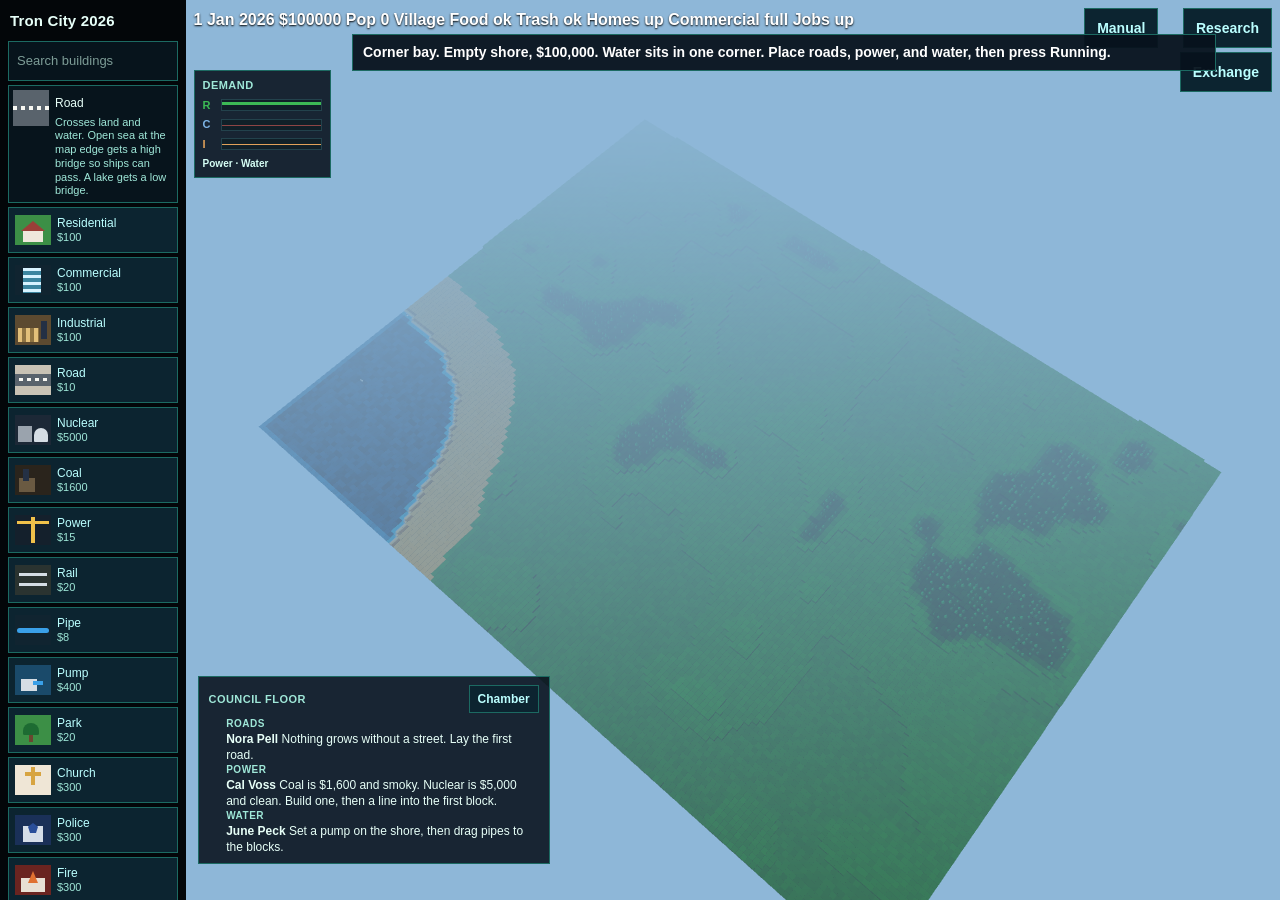
==== commit 478dd0a7: "Start a new game on the Corner bay map" ====
--- a/itch-pictures/index.html
+++ b/itch-pictures/index.html
@@ -1,10 +1,20 @@
 <!doctype html>
-<html lang="en"><head><meta charset="UTF-8" />
+<html lang="en">
+<head>
+<meta charset="UTF-8" />
 <meta name="viewport" content="width=device-width, initial-scale=1, maximum-scale=1, user-scalable=no, viewport-fit=cover" />
-<title>Tron City 2026</title><style>/*! tailwindcss v4.3.3 | MIT License | https://tailwindcss.com */
+<meta name="mobile-web-app-capable" content="yes" />
+<title>Tron City 3D</title>
+<style>
+/*! tailwindcss v4.3.3 | MIT License | https://tailwindcss.com */
 @layer properties{@supports (((-webkit-hyphens:none)) and (not (margin-trim:inline))) or ((-moz-orient:inline) and (not (color:rgb(from red r g b)))){*,:before,:after,::backdrop{--tw-scale-x:1;--tw-scale-y:1;--tw-scale-z:1;--tw-rotate-x:initial;--tw-rotate-y:initial;--tw-rotate-z:initial;--tw-skew-x:initial;--tw-skew-y:initial;--tw-space-y-reverse:0;--tw-border-style:solid;--tw-font-weight:initial;--tw-ordinal:initial;--tw-slashed-zero:initial;--tw-numeric-figure:initial;--tw-numeric-spacing:initial;--tw-numeric-fraction:initial;--tw-shadow:0 0 #0000;--tw-shadow-color:initial;--tw-shadow-alpha:100%;--tw-inset-shadow:0 0 #0000;--tw-inset-shadow-color:initial;--tw-inset-shadow-alpha:100%;--tw-ring-color:initial;--tw-ring-shadow:0 0 #0000;--tw-inset-ring-color:initial;--tw-inset-ring-shadow:0 0 #0000;--tw-ring-inset:initial;--tw-ring-offset-width:0px;--tw-ring-offset-color:#fff;--tw-ring-offset-shadow:0 0 #0000;--tw-outline-style:solid;--tw-blur:initial;--tw-brightness:initial;--tw-contrast:initial;--tw-grayscale:initial;--tw-hue-rotate:initial;--tw-invert:initial;--tw-opacity:initial;--tw-saturate:initial;--tw-sepia:initial;--tw-drop-shadow:initial;--tw-drop-shadow-color:initial;--tw-drop-shadow-alpha:100%;--tw-drop-shadow-size:initial;--tw-duration:initial;--tw-ease:initial;--tw-content:"";--tw-translate-x:0;--tw-translate-y:0;--tw-translate-z:0}}}@layer theme{:root,:host{--font-sans:-apple-system, BlinkMacSystemFont, "Segoe UI", Roboto, "Helvetica Neue", "Noto Sans", Arial, sans-serif, "Apple Color Emoji", "Segoe UI Emoji", "Segoe UI Symbol", "Noto Color Emoji";--font-mono:ui-monospace, SFMono-Regular, Menlo, Monaco, Consolas, "Liberation Mono", "Courier New", monospace;--color-red-500:oklch(63.7% .237 25.331);--color-zinc-50:oklch(98.5% 0 none);--color-zinc-400:oklch(70.5% .015 286.067);--color-zinc-500:oklch(55.2% .016 285.938);--color-zinc-900:oklch(21% .006 285.885);--color-zinc-950:oklch(14.1% .005 285.823);--color-neutral-100:oklch(97% 0 none);--color-neutral-300:oklch(87% 0 none);--color-neutral-500:oklch(55.6% 0 none);--color-neutral-700:oklch(37.1% 0 none);--color-neutral-900:oklch(20.5% 0 none);--color-black:#000;--color-white:#fff;--spacing:.25rem;--container-sm:24rem;--container-md:28rem;--text-xs:.75rem;--text-sm:.875rem;--text-sm--line-height:calc(1.25 / .875);--text-base:1rem;--text-lg:1.125rem;--text-lg--line-height:calc(1.75 / 1.125);--text-xl:1.25rem;--text-xl--line-height:calc(1.75 / 1.25);--text-2xl:1.5rem;--text-3xl:1.875rem;--font-weight-medium:500;--font-weight-semibold:600;--tracking-tight:-.025em;--leading-tight:1.25;--leading-snug:1.375;--leading-normal:1.5;--radius-xs:.125rem;--radius-sm:.25rem;--radius-md:.375rem;--radius-lg:.5rem;--radius-xl:.75rem;--radius-2xl:1rem;--ease-out:cubic-bezier(0, 0, .2, 1);--ease-in-out:cubic-bezier(.4, 0, .2, 1);--animate-pulse:pulse 2s cubic-bezier(.4, 0, .6, 1) infinite;--default-transition-duration:.15s;--default-transition-timing-function:cubic-bezier(.4, 0, .2, 1);--default-font-family:var(--font-sans);--default-mono-font-family:var(--font-mono)}}@layer base{*,:after,:before,::backdrop{box-sizing:border-box;border:0 solid;margin:0;padding:0}::file-selector-button{box-sizing:border-box;border:0 solid;margin:0;padding:0}html,:host{-webkit-text-size-adjust:100%;tab-size:4;line-height:1.5;font-family:var(--default-font-family,-apple-system, BlinkMacSystemFont, "Segoe UI", Roboto, "Helvetica Neue", "Noto Sans", Arial, sans-serif, "Apple Color Emoji", "Segoe UI Emoji", "Segoe UI Symbol", "Noto Color Emoji");font-feature-settings:var(--default-font-feature-settings,normal);font-variation-settings:var(--default-font-variation-settings,normal);-webkit-tap-highlight-color:transparent}hr{height:0;color:inherit;border-top-width:1px}abbr:where([title]){-webkit-text-decoration:underline dotted;text-decoration:underline dotted}h1,h2,h3,h4,h5,h6{font-size:inherit;font-weight:inherit}a{color:inherit;-webkit-text-decoration:inherit;-webkit-text-decoration:inherit;-webkit-text-decoration:inherit;-webkit-text-decoration:inherit;text-decoration:inherit}b,strong{font-weight:bolder}code,kbd,samp,pre{font-family:var(--default-mono-font-family,ui-monospace, SFMono-Regular, Menlo, Monaco, Consolas, "Liberation Mono", "Courier New", monospace);font-feature-settings:var(--default-mono-font-feature-settings,normal);font-variation-settings:var(--default-mono-font-variation-settings,normal);font-size:1em}small{font-size:80%}sub,sup{vertical-align:baseline;font-size:75%;line-height:0;position:relative}sub{bottom:-.25em}sup{top:-.5em}table{text-indent:0;border-color:inherit;border-collapse:collapse}:-moz-focusring:where(:not(iframe)){outline:auto}progress{vertical-align:baseline}summary{display:list-item}ol,ul,menu{list-style:none}img,svg,video,canvas,audio,iframe,embed,object{vertical-align:middle;display:block}img,video{max-width:100%;height:auto}button,input,select,optgroup,textarea{font:inherit;font-feature-settings:inherit;font-variation-settings:inherit;letter-spacing:inherit;color:inherit;opacity:1;background-color:#0000;border-radius:0}::file-selector-button{font:inherit;font-feature-settings:inherit;font-variation-settings:inherit;letter-spacing:inherit;color:inherit;opacity:1;background-color:#0000;border-radius:0}:where(select:is([multiple],[size])) optgroup{font-weight:bolder}:where(select:is([multiple],[size])) optgroup option{padding-inline-start:20px}::file-selector-button{margin-inline-end:4px}::placeholder{opacity:1}@supports (not ((-webkit-appearance:-apple-pay-button))) or (contain-intrinsic-size:1px){::placeholder{color:currentColor}@supports (color:color-mix(in lab, red, red)){::placeholder{color:color-mix(in oklab, currentcolor 50%, transparent)}}}textarea{resize:vertical}::-webkit-search-decoration{-webkit-appearance:none}::-webkit-date-and-time-value{min-height:1lh;text-align:inherit}::-webkit-datetime-edit{display:inline-flex}::-webkit-datetime-edit-fields-wrapper{padding:0}::-webkit-datetime-edit{padding-block:0}::-webkit-datetime-edit-year-field{padding-block:0}::-webkit-datetime-edit-month-field{padding-block:0}::-webkit-datetime-edit-day-field{padding-block:0}::-webkit-datetime-edit-hour-field{padding-block:0}::-webkit-datetime-edit-minute-field{padding-block:0}::-webkit-datetime-edit-second-field{padding-block:0}::-webkit-datetime-edit-millisecond-field{padding-block:0}::-webkit-datetime-edit-meridiem-field{padding-block:0}::-webkit-calendar-picker-indicator{line-height:1}:-moz-ui-invalid{box-shadow:none}button,input:where([type=button],[type=reset],[type=submit]){appearance:button}::file-selector-button{appearance:button}::-webkit-inner-spin-button{height:auto}::-webkit-outer-spin-button{height:auto}[hidden]:where(:not([hidden=until-found])){display:none!important}button:not(:disabled),[role=button]:not(:disabled){cursor:pointer}button.on{color:#fff;background:#14584c}}@layer components;@layer utilities{.collapse{visibility:collapse}.invisible{visibility:hidden}.visible{visibility:visible}.visible\!{visibility:visible!important}.absolute{position:absolute}.fixed{position:fixed}.relative{position:relative}.static{position:static}.sticky{position:sticky}.inset-0{inset:0}.right-1{right:var(--spacing)}.right-2{right:calc(var(--spacing) * 2)}.right-3{right:calc(var(--spacing) * 3)}.right-4{right:calc(var(--spacing) * 4)}.left-1{left:var(--spacing)}.left-2{left:calc(var(--spacing) * 2)}.left-3{left:calc(var(--spacing) * 3)}.left-4{left:calc(var(--spacing) * 4)}.z-1{z-index:1}.z-3{z-index:3}.container{width:100%}@media (width>=40rem){.container{max-width:40rem}}@media (width>=48rem){.container{max-width:48rem}}@media (width>=64rem){.container{max-width:64rem}}@media (width>=80rem){.container{max-width:80rem}}@media (width>=96rem){.container{max-width:96rem}}.ml-px{margin-left:1px}.block{display:block}.flex{display:flex}.grid{display:grid}.hidden{display:none}.inline{display:inline}.inline-block{display:inline-block}.table{display:table}.size-5{width:calc(var(--spacing) * 5);height:calc(var(--spacing) * 5)}.size-10{width:calc(var(--spacing) * 10);height:calc(var(--spacing) * 10)}.h-8{height:calc(var(--spacing) * 8)}.h-\[100dvh\]{height:100dvh}.h-full{height:100%}.min-h-11{min-height:calc(var(--spacing) * 11)}.min-h-screen{min-height:100vh}.w-8{width:calc(var(--spacing) * 8)}.w-full{width:100%}.max-w-md{max-width:var(--container-md)}.max-w-sm{max-width:var(--container-sm)}.shrink{flex-shrink:1}.grow{flex-grow:1}.scale-100{--tw-scale-x:100%;--tw-scale-y:100%;--tw-scale-z:100%;scale:var(--tw-scale-x) var(--tw-scale-y)}.scale-\[0\.25\]{scale:.25}.transform{transform:var(--tw-rotate-x,) var(--tw-rotate-y,) var(--tw-rotate-z,) var(--tw-skew-x,) var(--tw-skew-y,)}.animate-pulse{animation:var(--animate-pulse)}.cursor-pointer{cursor:pointer}.touch-none{touch-action:none}.resize{resize:both}.flex-col{flex-direction:column}.place-items-center{place-items:center}.items-center{align-items:center}.justify-center{justify-content:center}.gap-2{gap:calc(var(--spacing) * 2)}.gap-3{gap:calc(var(--spacing) * 3)}:where(.space-y-3>:not(:last-child)){--tw-space-y-reverse:0;margin-block-start:calc(calc(var(--spacing) * 3) * var(--tw-space-y-reverse));margin-block-end:calc(calc(var(--spacing) * 3) * calc(1 - var(--tw-space-y-reverse)))}.truncate{text-overflow:ellipsis;white-space:nowrap;overflow:hidden}.rounded{border-radius:.25rem}.rounded-2xl{border-radius:var(--radius-2xl)}.rounded-full{border-radius:2147483647px}.rounded-lg{border-radius:var(--radius-lg)}.rounded-md{border-radius:var(--radius-md)}.rounded-xl{border-radius:var(--radius-xl)}.border{border-style:var(--tw-border-style);border-width:1px}.border-t{border-top-style:var(--tw-border-style);border-top-width:1px}.border-b{border-bottom-style:var(--tw-border-style);border-bottom-width:1px}.border-\[\#1c6a62\]{border-color:#1c6a62}.border-neutral-300{border-color:var(--color-neutral-300)}.bg-\[\#0c2430\]{background-color:#0c2430}.bg-\[\#14584c\]{background-color:#14584c}.bg-black{background-color:var(--color-black)}.bg-black\/10{background-color:#0000001a}@supports (color:color-mix(in lab, red, red)){.bg-black\/10{background-color:color-mix(in oklab, var(--color-black) 10%, transparent)}}.bg-zinc-50{background-color:var(--color-zinc-50)}.object-cover{object-fit:cover}.p-2{padding:calc(var(--spacing) * 2)}.p-6{padding:calc(var(--spacing) * 6)}.p-8{padding:calc(var(--spacing) * 8)}.p-\[16px\]{padding:16px}.px-2{padding-inline:calc(var(--spacing) * 2)}.px-4{padding-inline:calc(var(--spacing) * 4)}.px-6{padding-inline:calc(var(--spacing) * 6)}.py-2{padding-block:calc(var(--spacing) * 2)}.pr-3{padding-right:calc(var(--spacing) * 3)}.pr-3\.5{padding-right:calc(var(--spacing) * 3.5)}.pl-4{padding-left:calc(var(--spacing) * 4)}.text-center{text-align:center}.text-left{text-align:left}.text-lg{font-size:var(--text-lg);line-height:var(--tw-leading,var(--text-lg--line-height))}.text-sm{font-size:var(--text-sm);line-height:var(--tw-leading,var(--text-sm--line-height))}.text-xl{font-size:var(--text-xl);line-height:var(--tw-leading,var(--text-xl--line-height))}.text-\[13px\]{font-size:13px}.font-medium{--tw-font-weight:var(--font-weight-medium);font-weight:var(--font-weight-medium)}.font-semibold{--tw-font-weight:var(--font-weight-semibold);font-weight:var(--font-weight-semibold)}.text-balance{text-wrap:balance}.text-wrap{text-wrap:wrap}.break-words{overflow-wrap:break-word}.text-\[\#bff\]{color:#bff}.text-neutral-500{color:var(--color-neutral-500)}.text-red-500{color:var(--color-red-500)}.text-white{color:var(--color-white)}.text-zinc-500{color:var(--color-zinc-500)}.text-zinc-900{color:var(--color-zinc-900)}.italic{font-style:italic}.tabular-nums{--tw-numeric-spacing:tabular-nums;font-variant-numeric:var(--tw-ordinal,) var(--tw-slashed-zero,) var(--tw-numeric-figure,) var(--tw-numeric-spacing,) var(--tw-numeric-fraction,)}.underline-offset-4{text-underline-offset:4px}.antialiased{-webkit-font-smoothing:antialiased;-moz-osx-font-smoothing:grayscale}.opacity-0{opacity:0}.opacity-70{opacity:.7}.opacity-100{opacity:1}.shadow{--tw-shadow:0 1px 3px 0 var(--tw-shadow-color,#0000001a), 0 1px 2px -1px var(--tw-shadow-color,#0000001a);box-shadow:var(--tw-inset-shadow), var(--tw-inset-ring-shadow), var(--tw-ring-offset-shadow), var(--tw-ring-shadow), var(--tw-shadow)}.ring{--tw-ring-shadow:var(--tw-ring-inset,) 0 0 0 calc(1px + var(--tw-ring-offset-width)) var(--tw-ring-color,currentcolor);box-shadow:var(--tw-inset-shadow), var(--tw-inset-ring-shadow), var(--tw-ring-offset-shadow), var(--tw-ring-shadow), var(--tw-shadow)}.outline,.outline-1{outline-style:var(--tw-outline-style);outline-width:1px}.-outline-offset-1{outline-offset:calc(1px * -1)}.outline-black{outline-color:var(--color-black)}.outline-black\/10{outline-color:#0000001a}@supports (color:color-mix(in lab, red, red)){.outline-black\/10{outline-color:color-mix(in oklab, var(--color-black) 10%, transparent)}}.blur{--tw-blur:blur(8px);filter:var(--tw-blur,) var(--tw-brightness,) var(--tw-contrast,) var(--tw-grayscale,) var(--tw-hue-rotate,) var(--tw-invert,) var(--tw-saturate,) var(--tw-sepia,) var(--tw-drop-shadow,)}.blur-\[4px\]{--tw-blur:blur(4px);filter:var(--tw-blur,) var(--tw-brightness,) var(--tw-contrast,) var(--tw-grayscale,) var(--tw-hue-rotate,) var(--tw-invert,) var(--tw-saturate,) var(--tw-sepia,) var(--tw-drop-shadow,)}.blur-none{--tw-blur: ;filter:var(--tw-blur,) var(--tw-brightness,) var(--tw-contrast,) var(--tw-grayscale,) var(--tw-hue-rotate,) var(--tw-invert,) var(--tw-saturate,) var(--tw-sepia,) var(--tw-drop-shadow,)}.grayscale{--tw-grayscale:grayscale(100%);filter:var(--tw-blur,) var(--tw-brightness,) var(--tw-contrast,) var(--tw-grayscale,) var(--tw-hue-rotate,) var(--tw-invert,) var(--tw-saturate,) var(--tw-sepia,) var(--tw-drop-shadow,)}.invert{--tw-invert:invert(100%);filter:var(--tw-blur,) var(--tw-brightness,) var(--tw-contrast,) var(--tw-grayscale,) var(--tw-hue-rotate,) var(--tw-invert,) var(--tw-saturate,) var(--tw-sepia,) var(--tw-drop-shadow,)}.sepia{--tw-sepia:sepia(100%);filter:var(--tw-blur,) var(--tw-brightness,) var(--tw-contrast,) var(--tw-grayscale,) var(--tw-hue-rotate,) var(--tw-invert,) var(--tw-saturate,) var(--tw-sepia,) var(--tw-drop-shadow,)}.filter{filter:var(--tw-blur,) var(--tw-brightness,) var(--tw-contrast,) var(--tw-grayscale,) var(--tw-hue-rotate,) var(--tw-invert,) var(--tw-saturate,) var(--tw-sepia,) var(--tw-drop-shadow,)}.filter\!{filter:var(--tw-blur,) var(--tw-brightness,) var(--tw-contrast,) var(--tw-grayscale,) var(--tw-hue-rotate,) var(--tw-invert,) var(--tw-saturate,) var(--tw-sepia,) var(--tw-drop-shadow,)!important}.transition{transition-property:color,background-color,border-color,outline-color,text-decoration-color,fill,stroke,--tw-gradient-from,--tw-gradient-via,--tw-gradient-to,opacity,box-shadow,transform,translate,scale,rotate,filter,-webkit-backdrop-filter,backdrop-filter,display,content-visibility,overlay,pointer-events;transition-timing-function:var(--tw-ease,var(--default-transition-timing-function));transition-duration:var(--tw-duration,var(--default-transition-duration))}.transition-\[box-shadow\]{transition-property:box-shadow;transition-timing-function:var(--tw-ease,var(--default-transition-timing-function));transition-duration:var(--tw-duration,var(--default-transition-duration))}.transition-\[opacity\,filter\,scale\]{transition-property:opacity,filter,scale;transition-timing-function:var(--tw-ease,var(--default-transition-timing-function));transition-duration:var(--tw-duration,var(--default-transition-duration))}.transition-\[scale\,background-color\]{transition-property:scale,background-color;transition-timing-function:var(--tw-ease,var(--default-transition-timing-function));transition-duration:var(--tw-duration,var(--default-transition-duration))}.transition-\[scale\,opacity\,filter\]{transition-property:scale,opacity,filter;transition-timing-function:var(--tw-ease,var(--default-transition-timing-function));transition-duration:var(--tw-duration,var(--default-transition-duration))}.transition-transform{transition-property:transform,translate,scale,rotate;transition-timing-function:var(--tw-ease,var(--default-transition-timing-function));transition-duration:var(--tw-duration,var(--default-transition-duration))}.duration-150{--tw-duration:.15s;transition-duration:.15s}.duration-300{--tw-duration:.3s;transition-duration:.3s}.ease-\[cubic-bezier\(0\.2\,0\,0\,1\)\]{--tw-ease:cubic-bezier(.2,0,0,1);transition-timing-function:cubic-bezier(.2,0,0,1)}.ease-out{--tw-ease:var(--ease-out);transition-timing-function:var(--ease-out)}.after\:absolute:after{content:var(--tw-content);position:absolute}.after\:top-1\/2:after{content:var(--tw-content);top:50%}.after\:left-1\/2:after{content:var(--tw-content);left:50%}.after\:size-10:after{content:var(--tw-content);width:calc(var(--spacing) * 10);height:calc(var(--spacing) * 10)}.after\:-translate-1\/2:after{content:var(--tw-content);--tw-translate-x:calc(calc(1 / 2 * 100%) * -1);--tw-translate-y:calc(calc(1 / 2 * 100%) * -1);translate:var(--tw-translate-x) var(--tw-translate-y)}@media (hover:hover){.hover\:bg-neutral-100:hover{background-color:var(--color-neutral-100)}.hover\:underline:hover{text-decoration-line:underline}}.active\:scale-\[0\.96\]:active,.active\:not-disabled\:scale-\[0\.96\]:active:not(:disabled){scale:.96}.disabled\:cursor-wait:disabled{cursor:wait}.disabled\:no-underline:disabled{text-decoration-line:none}@media (prefers-color-scheme:dark){.dark\:border-neutral-700{border-color:var(--color-neutral-700)}.dark\:bg-white\/20{background-color:#fff3}@supports (color:color-mix(in lab, red, red)){.dark\:bg-white\/20{background-color:color-mix(in oklab, var(--color-white) 20%, transparent)}}.dark\:bg-zinc-950{background-color:var(--color-zinc-950)}.dark\:text-zinc-50{color:var(--color-zinc-50)}.dark\:text-zinc-400{color:var(--color-zinc-400)}.dark\:outline-white\/10{outline-color:#ffffff1a}@supports (color:color-mix(in lab, red, red)){.dark\:outline-white\/10{outline-color:color-mix(in oklab, var(--color-white) 10%, transparent)}}@media (hover:hover){.dark\:hover\:bg-neutral-900:hover{background-color:var(--color-neutral-900)}}}}html,body{background:#102033;height:100%;margin:0}.city-app{color:#e7fff8;touch-action:none;overscroll-behavior:none;background:#102033;width:100%;height:100dvh;display:flex;overflow:hidden}.city-sample{z-index:2;background:#07141c;border:1px solid #1c6a62;align-items:flex-start;gap:6px;padding:4px;display:flex;position:sticky;top:0}.city-sample-copy{min-width:0}.city-sample-blurb{color:#9fe7d8;margin-top:2px;font-size:11px;line-height:1.25;display:block}.city-sample-tile{color:#102033;background:#9fe7d8;flex:0 0 36px;place-items:center;width:36px;height:36px;font-size:20px;font-weight:800;display:grid}.city-sample-name{color:#e7fff8;font-size:12px}.city-sample-tile.road{background:#59636c repeating-linear-gradient(90deg,#f7f7f2 0 4px,#0000 4px 8px) 50%/100% 4px no-repeat;box-shadow:inset 0 16px #59636c,inset 0 -16px #59636c}.city-sample-tile.rail{color:#0000;background:#2f3b34;box-shadow:inset 0 10px #d5dde4,inset 0 -10px #d5dde4}.city-sample-tile.wire{color:#0000;background:#1a2430;box-shadow:inset 0 16px #f0c14a}.city-sample-tile.pipe{color:#0000;background:#102430;box-shadow:inset 0 14px #3aa0e8}.city-sample-tile.res{background:#6dcc78}.city-sample-tile.com{background:#7ec8e8}.city-sample-tile.ind{background:#e2b85a}.city-sample-tile.bull{color:#fff;background:#e07030}.city-tools{box-sizing:border-box;background:#000000d1;flex-direction:column;flex:0 0 11.6rem;gap:4px;width:11.6rem;padding:8px;display:flex;overflow:auto}.city-maps{grid-template-columns:1fr 1fr;gap:4px;display:grid}.city-maps button{color:#bff;text-align:left;background:#0c2430;border:1px solid #1c6a62;min-height:2rem;padding:2px 6px;font-size:11px}.city-maps button.on{color:#fff;background:#145a48}.city-title{letter-spacing:.01em;color:#e7fff8;margin:0;padding:2px 2px 4px;font-size:15px;font-weight:800}.city-find{z-index:3;color:#e7fff8;background:#07141c;border:1px solid #1c6a62;width:100%;min-height:2.5rem;padding:0 8px;font-size:13px;position:sticky;top:0}.city-find::placeholder{color:#7d9c96}.city-tool{color:#bff;text-align:left;background:#0c2430;border:1px solid #1c6a62;align-items:center;gap:6px;width:100%;min-height:46px;padding:3px 6px;display:flex}.city-tool-copy{flex-direction:column;min-width:0;line-height:1.15;display:flex}.city-tool-name{font-size:12px}.city-tool-price{color:#9fe7d8;font-size:11px}.city-tool-gap{letter-spacing:.08em;text-transform:uppercase;color:#7d9c96;margin-top:6px;font-size:10px}.city-ico{background:#163028;flex:0 0 36px;width:36px;height:30px;position:relative;overflow:hidden}.city-ico:before,.city-ico:after{content:"";position:absolute}.city-ico.res{background:#3c8f46}.city-ico.res:before{background:#efe8dc;height:12px;bottom:3px;left:8px;right:8px}.city-ico.res:after{clip-path:polygon(50% 0,100% 100%,0 100%);background:#9a4038;height:10px;bottom:14px;left:6px;right:6px}.city-ico.r4{background:#2f7a3c}.city-ico.r4:before{background:#efe8dc;width:12px;height:9px;top:4px;left:4px;box-shadow:14px 0 #efe8dc,0 12px #efe8dc,14px 12px #efe8dc}.city-ico.r4:after{clip-path:polygon(50% 0,100% 100%,0 100%);background:#9a4038;width:12px;height:5px;top:1px;left:4px;box-shadow:14px 12px #9a4038}.city-ico.c4{background:#102430}.city-ico.c4:before{background:#3c86a0;height:16px;bottom:4px;left:3px;right:3px}.city-ico.c4:after{background:#f0c14a;height:5px;bottom:18px;left:3px;right:3px}.city-ico.com{background:#102430}.city-ico.com:before{background:repeating-linear-gradient(#d7f3ff 0 3px,#3c86a0 3px 7px);width:18px;top:3px;bottom:2px;left:8px}.city-ico.ind{background:#5c4a30}.city-ico.ind:before{background:repeating-linear-gradient(90deg,#e2c07a 0 4px,#8d7342 4px 8px);height:14px;bottom:3px;left:3px;right:12px}.city-ico.ind:after{background:#243044;width:6px;height:18px;bottom:6px;right:4px}.city-ico.road{background:#c8c2b4}.city-ico.road:before{background:#59636c;height:12px;top:9px;left:0;right:0}.city-ico.road:after{background:repeating-linear-gradient(90deg,#f7f7f2 0 4px,#0000 4px 8px);height:3px;top:13px;left:4px;right:4px}.city-ico.plant{background:#1c2836}.city-ico.plant:before{background:#9aa3ad;width:14px;height:16px;bottom:3px;left:3px}.city-ico.plant:after{background:#d5dde4;border-radius:14px 14px 2px 2px;width:14px;height:14px;bottom:3px;right:3px}.city-ico.coal{background:#2a241c}.city-ico.coal:before{background:#6a5a42;width:16px;height:14px;bottom:3px;left:4px}.city-ico.coal:after{background:#243044;width:6px;height:12px;bottom:14px;left:8px}.city-ico.wire{background:#14202c}.city-ico.wire:before{background:#f0c14a;width:4px;top:2px;bottom:2px;left:16px}.city-ico.wire:after{background:#f0c14a;height:3px;top:6px;left:2px;right:2px}.city-ico.rail{background:#2a3330}.city-ico.rail:before{background:#d5dde4;height:3px;top:8px;left:4px;right:4px;box-shadow:0 10px #d5dde4}.city-ico.pipe{background:#102430}.city-ico.pipe:before{background:#3aa0e8;border-radius:3px;height:5px;top:13px;left:2px;right:2px}.city-ico.pump{background:#1a4a6a}.city-ico.pump:before{background:#d5dde4;width:16px;height:12px;bottom:4px;left:6px}.city-ico.pump:after{background:#3aa0e8;width:10px;height:4px;bottom:10px;left:18px}.city-ico.park{background:#3c8f46}.city-ico.park:before{background:#6a4630;width:4px;height:10px;bottom:3px;left:14px}.city-ico.park:after{background:#1d6b32;border-radius:10px 10px 2px 2px;width:16px;height:12px;bottom:10px;left:8px}.city-ico.church{background:#efe6d6}.city-ico.church:before{background:#d7a441;width:4px;height:18px;top:2px;left:16px}.city-ico.church:after{background:#d7a441;width:16px;height:4px;top:7px;left:10px}.city-ico.police{background:#1a3058}.city-ico.police:before{background:#d5dde8;height:16px;bottom:3px;left:8px;right:8px}.city-ico.police:after{clip-path:polygon(50% 0,100% 38%,80% 100%,20% 100%,0 38%);background:#2a4e9a;width:10px;height:10px;bottom:12px;left:13px}.city-ico.fire{background:#6a2420}.city-ico.fire:before{background:#e8e0d4;height:14px;bottom:3px;left:6px;right:6px}.city-ico.fire:after{clip-path:polygon(50% 0,100% 100%,0 100%);background:#e07030;width:10px;height:12px;bottom:12px;left:13px}.city-ico.school{background:#6d4a38}.city-ico.school:before{background:#c46a4a;height:14px;bottom:3px;left:5px;right:5px}.city-ico.school:after{background:#f4f1e8;width:3px;height:12px;bottom:14px;left:16px;box-shadow:6px 3px #c23b3b}.city-ico.clinic{background:#d7e4ea}.city-ico.clinic:before{background:#f7f7f2;height:18px;bottom:3px;left:6px;right:6px}.city-ico.clinic:after{background:#c23b3b;width:6px;height:12px;bottom:8px;left:15px;box-shadow:-3px 3px #c23b3b,3px 3px #c23b3b}.city-ico.farm{background:#c2a24e}.city-ico.farm:before{background:#9a4038;width:16px;height:12px;bottom:3px;left:4px}.city-ico.farm:after{clip-path:polygon(0 100%,50% 0,100% 100%);background:#6a3030;width:16px;height:8px;bottom:14px;left:4px}.city-ico.stadium{background:#3c8f46}.city-ico.stadium:before{background:#d7d2c6;border-radius:40%;inset:6px 4px 4px;box-shadow:inset 0 0 0 4px #8d939c}.city-ico.port{background:#2f86c5}.city-ico.port:before{background:#8d6a3a;height:6px;bottom:4px;left:2px;right:8px}.city-ico.port:after{background:#e7e1d4;width:12px;height:8px;bottom:8px;right:6px}.city-ico.air{background:#3c8f46}.city-ico.air:before{background:#59636c;height:6px;top:12px;left:4px;right:4px}.city-ico.air:after{clip-path:polygon(0 50%,70% 0,100% 50%,70% 100%);background:#f4f7fb;width:14px;height:6px;top:4px;left:14px}.city-ico.bus{background:#243044}.city-ico.bus:before{background:#f0c14a;border-radius:3px;height:14px;top:7px;left:4px;right:4px}.city-ico.bus:after{background:#173044;width:8px;height:5px;top:10px;left:7px;box-shadow:12px 0 #173044}.city-ico.bterm{background:#1a3044}.city-ico.bterm:before{background:#d9d3c5;height:11px;bottom:3px;left:3px;right:3px}.city-ico.bterm:after{background:#f0c14a;height:7px;top:4px;left:4px;right:4px}.city-ico.dump{background:#6a5a42}.city-ico.dump:before{clip-path:polygon(10% 100%,0 40%,40% 70%,70% 20%,100% 100%);background:#8a7a58;width:26px;height:12px;bottom:3px;left:4px}.city-ico.ask{color:#9fe7d8;background:#102430;place-items:center;font-size:18px;font-weight:800;display:grid}.city-ico.ask:before{content:"?";position:static}.city-ico.bull{background:#e07030}.city-ico.bull:before{background:#fff;height:4px;top:13px;left:6px;right:6px;transform:rotate(40deg)}.city-ico.bull:after{background:#fff;height:4px;top:13px;left:6px;right:6px;transform:rotate(-40deg)}.city-ico.raise{background:#6a8f4a}.city-ico.raise:before{background:#d7c49a;height:6px;bottom:4px;left:8px;right:8px}.city-ico.raise:after{clip-path:polygon(50% 0,100% 100%,0 100%);background:#3c8f46;width:10px;height:12px;bottom:10px;left:11px}.city-ico.lower{background:#3a6d8c}.city-ico.lower:before{background:#1d6ea4;height:8px;bottom:4px;left:6px;right:6px}.city-ico.lower:after{background:#8eae48;height:8px;bottom:12px;left:8px;right:8px}.city-ico.lab{background:#243044}.city-ico.lab:before{clip-path:polygon(30% 0,70% 0,100% 100%,0 100%);background:#7ec8e8;width:12px;height:14px;bottom:3px;left:12px}.city-ico.fort{background:#6a6e68}.city-ico.fort:before{clip-path:polygon(0 30%,15% 30%,15% 0,35% 0,35% 30%,65% 30%,65% 0,85% 0,85% 30%,100% 30%,100% 100%,0 100%);background:#c8c2b4;height:14px;bottom:3px;left:3px;right:3px}.city-ico.army{background:#2a3a2a}.city-ico.army:before{background:#6a8a52;width:8px;height:14px;bottom:3px;left:14px}.city-ico.army:after{background:#d7c2a4;border-radius:6px;width:12px;height:8px;bottom:16px;left:12px}.city-ico.zoo{background:#3c8f46}.city-ico.zoo:before{background:#f0c14a;border-radius:8px 8px 4px 4px;width:22px;height:12px;bottom:4px;left:4px}.city-ico.zoo:after{background:#6a4630;border-radius:4px;width:8px;height:8px;bottom:12px;left:8px;box-shadow:10px 2px #243044}.city-ico.fair{background:#1a2430}.city-ico.fair:before{box-sizing:border-box;border:3px solid #f0c14a;border-radius:50%;width:18px;height:18px;top:4px;left:6px}.city-ico.fair:after{background:#d5dde4;width:3px;height:22px;top:2px;left:16px}.city-ico.frac{background:#5c4030}.city-ico.frac:before{background:#d5dde4;width:4px;height:20px;bottom:3px;left:16px}.city-ico.frac:after{background:#e07030;width:20px;height:4px;bottom:16px;left:8px}.city-ico.play{background:#4a2030}.city-ico.play:before{background:linear-gradient(90deg,#9a3038 0 8px,#f0c14a 8px 14px,#6a2030 14px 22px,#f0c14a 22px 28px,#9a3038 28px);inset:8px 4px 3px}.city-ico.mayor{background:#3c8f46}.city-ico.mayor:before{background:#f7f4ee;height:12px;bottom:6px;left:8px;right:8px;box-shadow:0 8px #f4f1e8}.city-ico.mayor:after{clip-path:polygon(50% 0,100% 100%,0 100%);background:#243044;height:8px;bottom:16px;left:6px;right:6px}.city-ico.casino{color:#f0c14a;background:#14202c;place-items:center;font-size:18px;font-weight:800;display:grid}.city-ico.casino:before{content:"$";position:static}.city-ico.stock{background:#1c2836}.city-ico.stock:before{background:#d5dde4;width:5px;height:10px;bottom:3px;left:6px;box-shadow:8px -4px #d5dde4,16px -8px #d5dde4}.city-ico.stock:after{background:#3aa0e8;width:22px;height:3px;bottom:16px;left:6px}.city-ico.arch{background:#c8102e}.city-ico.arch:before{background:#ffc20e;border-radius:12px 12px 2px 2px;height:16px;bottom:3px;left:4px;right:4px}.city-ico.arch:after{background:#c8102e;height:10px;bottom:3px;left:8px;right:8px}.city-ico.patio{background:#8d1d2c}.city-ico.patio:before{background:#fff6e8;height:14px;bottom:3px;left:7px;right:7px}.city-ico.patio:after{background:#fff6e8;border-radius:2px;width:12px;height:8px;bottom:14px;left:11px}.city-ico.bun{background:#e85d04}.city-ico.bun:before{background:#f0c07a;border-radius:8px 8px 2px 2px;height:8px;bottom:5px;left:7px;right:7px}.city-ico.bun:after{clip-path:polygon(0 100%,12% 35%,28% 100%,40% 20%,50% 0,60% 20%,72% 100%,88% 35%,100% 100%);background:#d7a441;width:16px;height:10px;bottom:14px;left:8px}.city-ico.cup{background:#c8102e}.city-ico.cup:before{background:#f3e6c8;border-radius:2px 2px 6px 6px;width:12px;height:14px;bottom:3px;left:9px}.city-ico.cup:after{background:0 0;border:2px solid #f3e6c8;border-left:0;border-radius:0 8px 8px 0;width:7px;height:8px;bottom:8px;left:20px}.city-ico.swirl{background:#d0122d}.city-ico.swirl:before{clip-path:polygon(18% 0,82% 0,100% 100%,0 100%);background:#e2b56a;width:10px;height:10px;bottom:2px;left:12px}.city-ico.swirl:after{background:#fff;border-radius:10px 10px 3px 3px;width:16px;height:12px;bottom:11px;left:9px}.city-ico.bucks{background:#00704a}.city-ico.bucks:before{box-sizing:border-box;border:2px solid #fff;border-radius:50%;width:22px;height:22px;top:4px;left:7px}.city-ico.bucks:after{background:#fff;border-radius:1px 1px 4px 4px;width:8px;height:9px;top:9px;left:13px}.city-ico.adw{background:#e85d04}.city-ico.adw:before{background:#5c3317;border-radius:2px 2px 6px 6px;width:12px;height:14px;bottom:3px;left:11px}.city-ico.adw:after{background:#fff6e8;border-radius:6px 6px 2px 2px;width:14px;height:6px;bottom:16px;left:10px}.city-ico.marc{background:#1c2430}.city-ico.marc:before{background:#e23b4a;height:5px;top:6px;left:4px;right:4px}.city-ico.marc:after{background:#5c3317;border-radius:2px 2px 5px 5px;width:12px;height:8px;bottom:3px;left:12px}.city-ico.rbc{background:#1e4b8f}.city-ico.rbc:before{background:#f4f1e8;width:4px;height:16px;bottom:3px;left:6px;box-shadow:8px 0 #f4f1e8,16px 0 #f4f1e8}.city-ico.rbc:after{background:#f2c14e;height:4px;top:4px;left:4px;right:4px}.city-ico.tdbank{background:#1f7a3a}.city-ico.tdbank:before{background:#fff;width:4px;height:16px;bottom:3px;left:6px;box-shadow:8px 0 #fff,16px 0 #fff}.city-ico.tdbank:after{background:#fff;height:4px;top:4px;left:4px;right:4px}.city-ico.vallet{background:#efe6d6}.city-ico.vallet:before{background:#146b6a;width:4px;height:16px;bottom:3px;left:6px;box-shadow:8px 0 #146b6a,16px 0 #146b6a}.city-ico.vallet:after{background:#146b6a;height:4px;top:4px;left:4px;right:4px}.city-ico.dami{background:#ffe100}.city-ico.dami:before{background:#007a33;height:10px;top:8px;left:3px;right:3px}.city-ico.dami:after{background:#e10600;border-radius:50%;width:8px;height:8px;top:6px;left:24px}.city-ico.petro{background:#d71920}.city-ico.petro:before{background:#fff;border-radius:50%;width:18px;height:18px;top:4px;left:8px}.city-ico.petro:after{clip-path:polygon(50% 0,100% 38%,78% 38%,90% 100%,50% 72%,10% 100%,22% 38%,0 38%);background:#d71920;width:8px;height:12px;top:7px;left:14px}.city-ico.depot{background:#f96302}.city-ico.depot:before{background:#fff;height:8px;top:8px;left:3px;right:3px}.city-ico.depot:after{background:#8a5a2b;width:16px;height:5px;bottom:3px;left:8px;box-shadow:0 -7px #8a5a2b}.city-ico.london{background:#f7f4ef}.city-ico.london:before{background:#c8102e;width:18px;height:4px;top:12px;left:8px}.city-ico.london:after{background:#c8102e;width:4px;height:16px;top:6px;left:15px}.city-ico.shopped{background:#c8102e}.city-ico.shopped:before{background:#fff;height:8px;top:6px;left:4px;right:4px}.city-ico.shopped:after{background:#fff;width:10px;height:8px;bottom:3px;left:20px}.city-ico.saveon{background:#1b7a32}.city-ico.saveon:before{background:#ffe100;border-radius:50%;width:12px;height:12px;top:6px;left:4px}.city-ico.saveon:after{background:#f96302;width:8px;height:8px;bottom:6px;left:18px}.city-ico.super{background:#ffe100}.city-ico.super:before{background:#c8102e;height:6px;bottom:4px;left:3px;right:3px}.city-ico.slice{background:#3a1218}.city-ico.slice:before{background:#e2b56a;border-radius:8px 8px 2px 2px;width:16px;height:8px;bottom:3px;left:8px}.city-ico.slice:after{background:#e23b4a;border-radius:4px;width:8px;height:4px;bottom:8px;left:12px}.city-ico.hr{background:#00a651}.city-ico.hr:before{background:#fff;height:8px;top:6px;left:4px;right:4px}.city-ico.hr:after{background:#fff;width:16px;height:4px;top:16px;left:8px}.city-ico.fresh{background:#d0122d}.city-ico.fresh:before{clip-path:polygon(0 100%,100% 100%,50% 0);background:#f0c07a;width:14px;height:14px;bottom:2px;left:10px}.city-ico.fresh:after{background:#1b7a32;height:4px;top:5px;left:4px;right:4px}.city-ico.safe{background:#e10600}.city-ico.safe:before{background:#fff;height:8px;top:8px;left:3px;right:3px}.city-ico.safe:after{background:#d8dde3;width:8px;height:6px;bottom:3px;left:8px;box-shadow:10px 0 #d8dde3}.city-ico.cash{background:#f2c14e}.city-ico.cash:before{background:#1a1a1a;height:6px;top:6px;left:8px;right:8px}.city-ico.cash:after{clip-path:polygon(20% 0,80% 0,80% 35%,100% 35%,50% 100%,0 35%,20% 35%);background:#1a1a1a;width:10px;height:12px;bottom:3px;left:12px}.city-ico.pcrep{background:#10243a}.city-ico.pcrep:before{background:#3ec6ff;border-radius:1px;width:18px;height:12px;top:5px;left:7px}.city-ico.pcrep:after{background:#8a93a0;width:4px;height:6px;top:18px;left:14px}.city-ico.staple{background:#c00}.city-ico.staple:before{background:#fff;height:8px;top:7px;left:4px;right:4px}.city-ico.staple:after{background:#fff;width:16px;height:4px;bottom:3px;left:8px;box-shadow:0 -6px #fff}.city-ico.niche:before{background:#ffffffeb;height:7px;top:7px;left:3px;right:3px}.city-ico.tire{background:#c8102e}.city-ico.tire:before{box-sizing:border-box;background:0 0;border:3px solid #1c2430;border-radius:50%;width:18px;height:18px;top:5px;left:8px}.city-ico.tire:after{background:#1c2430;border-radius:50%;width:6px;height:6px;top:11px;left:14px}.city-ico.mars{background:#efe6d6}.city-ico.mars:before{background:#6b1d2a;height:14px;bottom:4px;left:4px;right:4px}.city-ico.mars:after{background:#6b1d2a;width:18px;height:4px;bottom:18px;left:8px}.city-ico.winer{background:#fff6e8}.city-ico.winer:before{background:#9a1b2e;height:8px;top:4px;left:3px;right:3px}.city-ico.winer:after{background:#e2b56a;width:6px;height:8px;bottom:4px;left:8px;box-shadow:8px 0 #e2b56a,16px 0 #e2b56a}.city-ico.cal{background:#10243a}.city-ico.cal:before{box-sizing:border-box;background:0 0;border:3px solid #f2c14e;border-radius:50%;width:16px;height:16px;top:5px;left:8px}.city-ico.cal:after{background:#f2c14e;border-radius:50%;width:6px;height:6px;top:10px;left:13px}.city-ico.pless{background:#1c2430}.city-ico.pless:before{background:#f2c14e;height:5px;top:6px;left:4px;right:4px}.city-ico.pless:after{background:#f2c14e;width:8px;height:10px;bottom:4px;left:8px;box-shadow:12px 0 #8a93a0}.city-ico.craft{background:#c8102e}.city-ico.craft:before{box-sizing:border-box;border:2px solid #1a1a1a;border-radius:50%;width:12px;height:12px;top:4px;left:4px}.city-ico.craft:after{box-sizing:border-box;border:2px solid #1a1a1a;border-radius:50%;width:12px;height:12px;top:4px;left:18px}.city-ico.fount{background:#146b6a}.city-ico.fount:before{background:#d7eef0;border-radius:0 0 8px 8px;width:14px;height:8px;bottom:4px;left:6px}.city-ico.fount:after{background:#9ad7e2;width:4px;height:10px;bottom:11px;left:11px}.city-speeds{gap:4px;display:flex}.city-speeds button{color:#bff;background:#0c2430;border:1px solid #1c6a62;flex:1 1 0;min-height:2.75rem;padding:0 2px;font-size:11px;font-weight:700}.city-speeds button.on{color:#fff;background:#14584c;border-color:#8ee6c8}.city-tax{background:linear-gradient(#163044,#0c1e28);border:2px solid #8d9aa6;grid-template-columns:2.4rem 1fr 2.4rem;align-items:center;gap:4px;padding:6px;display:grid;box-shadow:inset 0 0 0 1px #d7e2ea}.city-tax-name{color:#d7e2ea;letter-spacing:.16em;grid-column:1/-1;font-size:10px;font-weight:800}.city-tax button{color:#12202a;background:#8ea0ae;border:2px outset #c5d0d8;min-height:2.4rem;font-size:20px;font-weight:800;line-height:1}.city-tax strong{color:#d8ffe4;background:#07141c;border:2px inset #6a7c88;place-items:center;min-height:2.4rem;font-size:16px;display:grid}.city-tax-track{background:#07141c;border:2px inset #6a7c88;grid-column:1/-1;height:12px;display:block}#tax-fill{background:linear-gradient(90deg,#3dba6a,#e6c14a 68%,#d4543a);width:35%;height:100%;display:block}.city-stage{touch-action:none;flex:auto;min-width:0;height:100dvh;position:relative}.city-stage canvas{touch-action:none;width:100%;height:100%;display:block;position:absolute;inset:0}@media (width<=760px){.city-app{flex-direction:column-reverse}.city-sample{top:auto;left:0}.city-tools{touch-action:pan-x;flex-direction:row;flex:none;width:100%;overflow:auto hidden}.city-tools button,.city-tool{white-space:nowrap;flex:none;width:auto}.city-maps{flex:none;gap:4px;display:flex}.city-stage{flex:auto;height:auto;min-height:0}.city-funds{font-size:12px}.city-council{max-height:22vh;font-size:11px;bottom:6px;overflow:auto}.city-note{top:28px;left:8px;right:8px}}.city-funds,.city-note{z-index:2;pointer-events:none;color:#fff;position:absolute}.city-funds{text-shadow:0 1px 2px #000;font-weight:700;top:8px;left:8px;right:8px}.city-note{z-index:6;color:#fff;background:#08121cf0;border:1px solid #1c6a62;margin:0;padding:8px 10px;font-size:14px;font-weight:700;line-height:1.35;inset:34px 64px auto 10.4rem}.city-tithe{z-index:7;color:#ffe7a3;background:#3a2a12;border:1px solid #d7a441;min-height:2.5rem;padding:0 14px;font-size:14px;font-weight:800;position:absolute;top:128px;left:10.4rem}.city-tithe[hidden]{display:none}.city-council{max-height:22vh;overflow:auto}.city-compass{z-index:3;pointer-events:none;background:#08121ce0;border:2px solid #e7fff8;border-radius:50%;place-items:center;width:48px;height:48px;display:grid;position:absolute;top:42px;right:12px}.city-compass[hidden]{display:none}.city-compass-rose{background:#f4f7fb;width:3px;height:22px;position:relative}.city-compass-rose span{color:#ff5c5c;font-size:13px;font-weight:800;position:absolute;top:-16px;left:50%;transform:translate(-50%)}.city-demand{z-index:2;color:#e7fff8;pointer-events:none;background:#08121ce0;border:1px solid #1c6a62;width:8.6rem;margin:0;padding:6px 8px 7px;position:absolute;top:4.4rem;left:8px}.city-demand p{letter-spacing:.04em;text-transform:uppercase;color:#9fe7d8;margin:0;font-size:11px;font-weight:700}.city-demand-row{align-items:center;gap:6px;margin-top:3px;display:flex}.city-demand-row span{width:.8rem;font-size:11px;font-weight:800}.city-demand-row .r{color:#3cba55}.city-demand-row .c{color:#7eb6e8}.city-demand-row .i{color:#e0a15a}.city-demand-row i{background:#102028;border:1px solid #23424c;flex:1;height:12px;position:relative}.city-demand-row i b{width:100%;height:0;position:absolute;left:0}.city-demand-row i.up b{bottom:50%}.city-demand-row i.down b{top:50%}.city-demand-more{line-height:1.3;letter-spacing:0!important;text-transform:none!important;color:#d7fff6!important;margin-top:5px!important;font-size:10px!important;font-weight:600!important}.city-council{z-index:6;color:#e7fff8;pointer-events:auto;touch-action:manipulation;background:#08121ce0;border:1px solid #1c6a62;width:min(22rem,100% - 24px);margin:0;padding:8px 10px;font-size:12px;line-height:1.35;position:absolute;bottom:36px;left:12px}.city-council button{color:#bff;background:#0c2430;border:1px solid #1c6a62;min-height:28px;margin-left:6px;padding:0 8px;font-size:12px;font-weight:800}.city-council p{letter-spacing:.04em;text-transform:uppercase;color:#9fe7d8;margin:0;font-size:11px;font-weight:700}.city-council-head{justify-content:space-between;align-items:center;gap:8px;margin-bottom:4px;display:flex}.city-council li span,.city-seat span{color:#9fe7d8;letter-spacing:.05em;text-transform:uppercase;font-size:10px;font-weight:800;display:block}.city-council li b,.city-seat b{font-weight:800}.city-chamber{max-height:calc(100dvh - 150px);top:48px}.city-council-room{grid-template-columns:1fr;gap:6px;padding:0 10px 12px;display:grid;overflow:auto}.city-seat{background:#0c2430;border:1px solid #1c6a62;margin:0;padding:8px}.city-seat p{letter-spacing:0;text-transform:none;color:#e7fff8;margin:4px 0 0;font-size:12px;font-weight:500;line-height:1.35}.city-seat.quiet{opacity:.78}@media (width>=720px){.city-council-room{grid-template-columns:1fr 1fr}}.city-council ol{margin:0;padding-left:1.1rem}.city-council li:empty{display:none}.city-market{z-index:8;color:#e7fff8;pointer-events:auto;touch-action:manipulation;background:#08121cf0;border:1px solid #1c6a62;flex-direction:column;width:min(26rem,100% - 24px);max-height:calc(100dvh - 130px);font-size:12px;display:flex;position:absolute;top:36px;right:12px}.city-market[hidden]{display:none}.city-market-head{border-bottom:1px solid #1c6a62;justify-content:space-between;align-items:center;padding:8px;display:flex}.city-market-head button,.city-market-row button{color:#bff;background:#0c2430;border:1px solid #1c6a62;min-height:28px;padding:0 8px}.city-market-sum{margin:0;padding:6px 8px}.city-market-chart{border-bottom:1px solid #1c6a62;padding:0 8px 6px}.city-market-chart p{margin:0 0 4px}.city-chart{background:#07141c;width:100%;height:92px;display:block}.city-market-lots{flex-wrap:wrap;gap:4px;margin-top:6px;display:flex}.city-market-lots button{color:#bff;background:#0c2430;border:1px solid #1c6a62;min-height:2.25rem;padding:0 8px;font-size:12px;font-weight:700}.city-market-lots button:disabled{opacity:.35}.city-market-list{overflow:auto}.city-market-row{border-top:1px solid #16343c;grid-template-columns:5.2rem 1fr auto auto;align-items:center;gap:4px;padding:4px 8px;display:grid}.city-market-row .city-market-lots{grid-column:1/-1;margin-top:0}.city-market-row.on{background:#12343a}.city-market-row .up{color:#8ee6a0}.city-market-row .down{color:#f0a0a0}.city-research{z-index:7;color:#e7fff8;background:#08121cf0;border:1px solid #1c6a62;flex-direction:column;width:min(28rem,100% - 24px);max-height:calc(100dvh - 130px);font-size:12px;display:flex;position:absolute;top:36px;left:12px}.city-hall{max-height:calc(100dvh - 150px);top:48px}.city-hall-body{padding:8px 10px 12px;overflow:auto}.city-hall-body p{margin:0 0 8px}.city-books{border-collapse:collapse;width:100%;margin:0 0 10px}.city-books caption{text-align:left;letter-spacing:.06em;color:#8fd0c8;padding-bottom:4px;font-weight:800}.city-books td{border-bottom:1px solid #1c6a6273;padding:3px 0}.city-books td:last-child{text-align:right;font-variant-numeric:tabular-nums}.city-books .sum td{color:#fff;font-weight:800}.city-books-net{font-size:15px;font-weight:800}.city-books-net.up{color:#b6f0c4}.city-books-net.down{color:#f0b4b4}.city-budget-tax{align-items:center;gap:8px;margin-bottom:8px;font-weight:800;display:flex}.city-budget-tax button,.city-fund button{color:#bff;background:#0c2430;border:1px solid #1c6a62;min-width:32px;min-height:32px;font-weight:800}.city-budget-tax strong,.city-fund b{text-align:center;min-width:3.2rem}.city-budget-h{letter-spacing:.06em;text-transform:uppercase;color:#8fd0c8;margin:10px 0 4px;font-size:11px;font-weight:800}.city-dept{border-bottom:1px solid #1c6a6273;justify-content:space-between;align-items:center;gap:8px;padding:6px 0;display:flex}.city-dept b{display:block}.city-dept span{color:#c9ebe4;font-size:11px;display:block}.city-dept.sum b,.city-dept.sum span{color:#fff;font-weight:800}.city-dept.short b,.city-dept.short span{color:#f0b4b4}.city-fund{flex:none;align-items:center;gap:4px;display:flex}.city-hall-body button{color:#bff;background:#0c2430;border:1px solid #1c6a62;min-height:28px;margin-right:6px;padding:0 8px;font-weight:800}.city-research-btn{z-index:5;color:#bff;background:#0c2430;border:1px solid #1c6a62;min-height:2.5rem;padding:0 12px;font-size:14px;font-weight:800;position:absolute;top:8px;right:8px}.city-manual-btn{z-index:5;color:#bff;background:#0c2430;border:1px solid #1c6a62;min-height:2.5rem;padding:0 12px;font-size:14px;font-weight:800;position:absolute;top:8px;right:7.6rem}.city-exchange-btn{z-index:5;color:#bff;touch-action:manipulation;background:#0c2430;border:1px solid #1c6a62;min-height:2.5rem;padding:0 12px;font-size:14px;font-weight:800;position:absolute;top:52px;right:8px}.city-manual{z-index:7;color:#e7fff8;background:#08121cf0;border:1px solid #1c6a62;width:min(22rem,100% - 24px);max-height:calc(100dvh - 80px);font-size:13px;position:absolute;top:52px;right:8px;overflow:auto}.city-manual[hidden]{display:none}.city-manual-body{padding:8px 10px 12px}.city-manual-body p,.city-manual-body ul{margin:0 0 8px}.city-manual-body ul{padding-left:1.1rem}.city-manual-body li{margin:2px 0}.city-research[hidden]{display:none}.city-research-sum{margin:0;padding:6px 8px}.city-research-list{overflow:auto}.city-research-row{border-top:1px solid #16343c;grid-template-columns:4.4rem 1fr auto;align-items:center;gap:4px 8px;padding:6px 8px;display:grid}.city-research-row em{color:#b7d5cf;grid-column:1/3;font-style:normal}.city-research-row button{color:#bff;background:#0c2430;border:1px solid #1c6a62;min-height:28px;padding:0 8px}.city-research-row button:disabled{opacity:.55}.city-research-row.done strong{color:#8ee6a0}@property --tw-scale-x{syntax:"*";inherits:false;initial-value:1}@property --tw-scale-y{syntax:"*";inherits:false;initial-value:1}@property --tw-scale-z{syntax:"*";inherits:false;initial-value:1}@property --tw-rotate-x{syntax:"*";inherits:false}@property --tw-rotate-y{syntax:"*";inherits:false}@property --tw-rotate-z{syntax:"*";inherits:false}@property --tw-skew-x{syntax:"*";inherits:false}@property --tw-skew-y{syntax:"*";inherits:false}@property --tw-space-y-reverse{syntax:"*";inherits:false;initial-value:0}@property --tw-border-style{syntax:"*";inherits:false;initial-value:solid}@property --tw-font-weight{syntax:"*";inherits:false}@property --tw-ordinal{syntax:"*";inherits:false}@property --tw-slashed-zero{syntax:"*";inherits:false}@property --tw-numeric-figure{syntax:"*";inherits:false}@property --tw-numeric-spacing{syntax:"*";inherits:false}@property --tw-numeric-fraction{syntax:"*";inherits:false}@property --tw-shadow{syntax:"*";inherits:false;initial-value:0 0 #0000}@property --tw-shadow-color{syntax:"*";inherits:false}@property --tw-shadow-alpha{syntax:"<percentage>";inherits:false;initial-value:100%}@property --tw-inset-shadow{syntax:"*";inherits:false;initial-value:0 0 #0000}@property --tw-inset-shadow-color{syntax:"*";inherits:false}@property --tw-inset-shadow-alpha{syntax:"<percentage>";inherits:false;initial-value:100%}@property --tw-ring-color{syntax:"*";inherits:false}@property --tw-ring-shadow{syntax:"*";inherits:false;initial-value:0 0 #0000}@property --tw-inset-ring-color{syntax:"*";inherits:false}@property --tw-inset-ring-shadow{syntax:"*";inherits:false;initial-value:0 0 #0000}@property --tw-ring-inset{syntax:"*";inherits:false}@property --tw-ring-offset-width{syntax:"<length>";inherits:false;initial-value:0}@property --tw-ring-offset-color{syntax:"*";inherits:false;initial-value:#fff}@property --tw-ring-offset-shadow{syntax:"*";inherits:false;initial-value:0 0 #0000}@property --tw-outline-style{syntax:"*";inherits:false;initial-value:solid}@property --tw-blur{syntax:"*";inherits:false}@property --tw-brightness{syntax:"*";inherits:false}@property --tw-contrast{syntax:"*";inherits:false}@property --tw-grayscale{syntax:"*";inherits:false}@property --tw-hue-rotate{syntax:"*";inherits:false}@property --tw-invert{syntax:"*";inherits:false}@property --tw-opacity{syntax:"*";inherits:false}@property --tw-saturate{syntax:"*";inherits:false}@property --tw-sepia{syntax:"*";inherits:false}@property --tw-drop-shadow{syntax:"*";inherits:false}@property --tw-drop-shadow-color{syntax:"*";inherits:false}@property --tw-drop-shadow-alpha{syntax:"<percentage>";inherits:false;initial-value:100%}@property --tw-drop-shadow-size{syntax:"*";inherits:false}@property --tw-duration{syntax:"*";inherits:false}@property --tw-ease{syntax:"*";inherits:false}@property --tw-content{syntax:"*";inherits:false;initial-value:""}@property --tw-translate-x{syntax:"*";inherits:false;initial-value:0}@property --tw-translate-y{syntax:"*";inherits:false;initial-value:0}@property --tw-translate-z{syntax:"*";inherits:false;initial-value:0}@keyframes pulse{50%{opacity:.5}}
-/*$vite$:1*/</style></head>
-<body><div id="root"></div><script type="module">var e=(e,t)=>()=>(t||(e((t={exports:{}}).exports,t),e=null),t.exports);(function(){let e=document.createElement(`link`).relList;if(e&&e.supports&&e.supports(`modulepreload`))return;for(let e of document.querySelectorAll(`link[rel="modulepreload"]`))n(e);new MutationObserver(e=>{for(let t of e)if(t.type===`childList`)for(let e of t.addedNodes)e.tagName===`LINK`&&e.rel===`modulepreload`&&n(e)}).observe(document,{childList:!0,subtree:!0});function t(e){let t={};return e.integrity&&(t.integrity=e.integrity),e.referrerPolicy&&(t.referrerPolicy=e.referrerPolicy),t.credentials=e.crossOrigin===`use-credentials`?`include`:e.crossOrigin===`anonymous`?`omit`:`same-origin`,t}function n(e){if(e.ep)return;e.ep=!0;let n=t(e);fetch(e.href,n)}})();var t=e((e=>{function t(e,t){var n=e.length;e.push(t);a:for(;0<n;){var r=n-1>>>1,a=e[r];if(0<i(a,t))e[r]=t,e[n]=a,n=r;else break a}}function n(e){return e.length===0?null:e[0]}function r(e){if(e.length===0)return null;var t=e[0],n=e.pop();if(n!==t){e[0]=n;a:for(var r=0,a=e.length,o=a>>>1;r<o;){var s=2*(r+1)-1,c=e[s],l=s+1,u=e[l];if(0>i(c,n))l<a&&0>i(u,c)?(e[r]=u,e[l]=n,r=l):(e[r]=c,e[s]=n,r=s);else if(l<a&&0>i(u,n))e[r]=u,e[l]=n,r=l;else break a}}return t}function i(e,t){var n=e.sortIndex-t.sortIndex;return n===0?e.id-t.id:n}if(e.unstable_now=void 0,typeof performance==`object`&&typeof performance.now==`function`){var a=performance;e.unstable_now=function(){return a.now()}}else{var o=Date,s=o.now();e.unstable_now=function(){return o.now()-s}}var c=[],l=[],u=1,d=null,f=3,p=!1,m=!1,h=!1,g=!1,_=typeof setTimeout==`function`?setTimeout:null,v=typeof clearTimeout==`function`?clearTimeout:null,y=typeof setImmediate<`u`?setImmediate:null;function b(e){for(var i=n(l);i!==null;){if(i.callback===null)r(l);else if(i.startTime<=e)r(l),i.sortIndex=i.expirationTime,t(c,i);else break;i=n(l)}}function x(e){if(h=!1,b(e),!m){if(n(c)!==null)m=!0,S||(S=!0,O());else{var t=n(l);t!==null&&A(x,t.startTime-e)}}}var S=!1,C=-1,w=5,T=-1;function E(){return g?!0:!(e.unstable_now()-T<w)}function D(){if(g=!1,S){var t=e.unstable_now();T=t;var i=!0;try{a:{m=!1,h&&(h=!1,v(C),C=-1),p=!0;var a=f;try{b:{for(b(t),d=n(c);d!==null&&!(d.expirationTime>t&&E());){var o=d.callback;if(typeof o==`function`){d.callback=null,f=d.priorityLevel;var s=o(d.expirationTime<=t);if(t=e.unstable_now(),typeof s==`function`){d.callback=s,b(t),i=!0;break b}d===n(c)&&r(c),b(t)}else r(c);d=n(c)}if(d!==null)i=!0;else{var u=n(l);u!==null&&A(x,u.startTime-t),i=!1}}break a}finally{d=null,f=a,p=!1}i=void 0}}finally{i?O():S=!1}}}var O;if(typeof y==`function`)O=function(){y(D)};else if(typeof MessageChannel<`u`){var k=new MessageChannel,ee=k.port2;k.port1.onmessage=D,O=function(){ee.postMessage(null)}}else O=function(){_(D,0)};function A(t,n){C=_(function(){t(e.unstable_now())},n)}e.unstable_IdlePriority=5,e.unstable_ImmediatePriority=1,e.unstable_LowPriority=4,e.unstable_NormalPriority=3,e.unstable_Profiling=null,e.unstable_UserBlockingPriority=2,e.unstable_cancelCallback=function(e){e.callback=null},e.unstable_forceFrameRate=function(e){0>e||125<e?console.error(`forceFrameRate takes a positive int between 0 and 125, forcing frame rates higher than 125 fps is not supported`):w=0<e?Math.floor(1e3/e):5},e.unstable_getCurrentPriorityLevel=function(){return f},e.unstable_next=function(e){switch(f){case 1:case 2:case 3:var t=3;break;default:t=f}var n=f;f=t;try{return e()}finally{f=n}},e.unstable_requestPaint=function(){g=!0},e.unstable_runWithPriority=function(e,t){switch(e){case 1:case 2:case 3:case 4:case 5:break;default:e=3}var n=f;f=e;try{return t()}finally{f=n}},e.unstable_scheduleCallback=function(r,i,a){var o=e.unstable_now();switch(typeof a==`object`&&a?(a=a.delay,a=typeof a==`number`&&0<a?o+a:o):a=o,r){case 1:var s=-1;break;case 2:s=250;break;case 5:s=1073741823;break;case 4:s=1e4;break;default:s=5e3}return s=a+s,r={id:u++,callback:i,priorityLevel:r,startTime:a,expirationTime:s,sortIndex:-1},a>o?(r.sortIndex=a,t(l,r),n(c)===null&&r===n(l)&&(h?(v(C),C=-1):h=!0,A(x,a-o))):(r.sortIndex=s,t(c,r),m||p||(m=!0,S||(S=!0,O()))),r},e.unstable_shouldYield=E,e.unstable_wrapCallback=function(e){var t=f;return function(){var n=f;f=t;try{return e.apply(this,arguments)}finally{f=n}}}})),n=e(((e,n)=>{n.exports=t()})),r=e((e=>{var t=Symbol.for(`react.transitional.element`),n=Symbol.for(`react.portal`),r=Symbol.for(`react.fragment`),i=Symbol.for(`react.strict_mode`),a=Symbol.for(`react.profiler`),o=Symbol.for(`react.consumer`),s=Symbol.for(`react.context`),c=Symbol.for(`react.forward_ref`),l=Symbol.for(`react.suspense`),u=Symbol.for(`react.memo`),d=Symbol.for(`react.lazy`),f=Symbol.for(`react.activity`),p=Symbol.for(`react.view_transition`),m=Symbol.iterator;function h(e){return typeof e!=`object`||!e?null:(e=m&&e[m]||e[`@@iterator`],typeof e==`function`?e:null)}var g={isMounted:function(){return!1},enqueueForceUpdate:function(){},enqueueReplaceState:function(){},enqueueSetState:function(){}},_=Object.assign,v={};function y(e,t,n){this.props=e,this.context=t,this.refs=v,this.updater=n||g}y.prototype.isReactComponent={},y.prototype.setState=function(e,t){if(typeof e!=`object`&&typeof e!=`function`&&e!=null)throw Error(`takes an object of state variables to update or a function which returns an object of state variables.`);this.updater.enqueueSetState(this,e,t,`setState`)},y.prototype.forceUpdate=function(e){this.updater.enqueueForceUpdate(this,e,`forceUpdate`)};function b(){}b.prototype=y.prototype;function x(e,t,n){this.props=e,this.context=t,this.refs=v,this.updater=n||g}var S=x.prototype=new b;S.constructor=x,_(S,y.prototype),S.isPureReactComponent=!0;var C=Array.isArray;function w(){}var T={H:null,A:null,T:null,S:null},E=Object.prototype.hasOwnProperty;function D(e,n,r){var i=r.ref;return{$$typeof:t,type:e,key:n,ref:i===void 0?null:i,props:r}}function O(e,t){return D(e.type,t,e.props)}function k(e){return typeof e==`object`&&!!e&&e.$$typeof===t}function ee(e){var t={"=":`=0`,":":`=2`};return`$`+e.replace(/[=:]/g,function(e){return t[e]})}var A=/\/+/g;function te(e,t){return typeof e==`object`&&e&&e.key!=null?ee(``+e.key):t.toString(36)}function j(e){switch(e.status){case`fulfilled`:return e.value;case`rejected`:throw e.reason;default:switch(typeof e.status==`string`?e.then(w,w):(e.status=`pending`,e.then(function(t){e.status===`pending`&&(e.status=`fulfilled`,e.value=t)},function(t){e.status===`pending`&&(e.status=`rejected`,e.reason=t)})),e.status){case`fulfilled`:return e.value;case`rejected`:throw e.reason}}throw e}function ne(e,r,i,a,o){var s=typeof e;(s===`undefined`||s===`boolean`)&&(e=null);var c=!1;if(e===null)c=!0;else switch(s){case`bigint`:case`string`:case`number`:c=!0;break;case`object`:switch(e.$$typeof){case t:case n:c=!0;break;case d:return c=e._init,ne(c(e._payload),r,i,a,o)}}if(c)return o=o(e),c=a===``?`.`+te(e,0):a,C(o)?(i=``,c!=null&&(i=c.replace(A,`$&/`)+`/`),ne(o,r,i,``,function(e){return e})):o!=null&&(k(o)&&(o=O(o,i+(o.key==null||e&&e.key===o.key?``:(``+o.key).replace(A,`$&/`)+`/`)+c)),r.push(o)),1;c=0;var l=a===``?`.`:a+`:`;if(C(e))for(var u=0;u<e.length;u++)a=e[u],s=l+te(a,u),c+=ne(a,r,i,s,o);else if(u=h(e),typeof u==`function`)for(e=u.call(e),u=0;!(a=e.next()).done;)a=a.value,s=l+te(a,u++),c+=ne(a,r,i,s,o);else if(s===`object`){if(typeof e.then==`function`)return ne(j(e),r,i,a,o);throw r=String(e),Error(`Objects are not valid as a React child (found: `+(r===`[object Object]`?`object with keys {`+Object.keys(e).join(`, `)+`}`:r)+`). If you meant to render a collection of children, use an array instead.`)}return c}function M(e,t,n){if(e==null)return e;var r=[],i=0;return ne(e,r,``,``,function(e){return t.call(n,e,i++)}),r}function re(e){if(e._status===-1){var t=e._result,n=t();n.then(function(t){(e._status===0||e._status===-1)&&(e._status=1,e._result=t,n.status===void 0&&(n.status=`fulfilled`,n.value=t))},function(t){(e._status===0||e._status===-1)&&(e._status=2,e._result=t,n.status===void 0&&(n.status=`rejected`,n.reason=t))}),e._status===-1&&(e._status=0,e._result=n)}if(e._status===1)return e._result.default;throw e._result}var ie=typeof reportError==`function`?reportError:function(e){if(typeof window==`object`&&typeof window.ErrorEvent==`function`){var t=new window.ErrorEvent(`error`,{bubbles:!0,cancelable:!0,message:typeof e==`object`&&e&&typeof e.message==`string`?String(e.message):String(e),error:e});if(!window.dispatchEvent(t))return}else if(typeof process==`object`&&typeof process.emit==`function`){process.emit(`uncaughtException`,e);return}console.error(e)};function ae(e){var t=T.T,n={};n.types=t===null?null:t.types,T.T=n;try{var r=e(),i=T.S;i!==null&&i(n,r),typeof r==`object`&&r&&typeof r.then==`function`&&r.then(w,ie)}catch(e){ie(e)}finally{t!==null&&n.types!==null&&(t.types=n.types),T.T=t}}function oe(e){var t=T.T;if(t!==null){var n=t.types;n===null?t.types=[e]:n.indexOf(e)===-1&&n.push(e)}else ae(oe.bind(null,e))}var se={map:M,forEach:function(e,t,n){M(e,function(){t.apply(this,arguments)},n)},count:function(e){var t=0;return M(e,function(){t++}),t},toArray:function(e){return M(e,function(e){return e})||[]},only:function(e){if(!k(e))throw Error(`React.Children.only expected to receive a single React element child.`);return e}};e.Activity=f,e.Children=se,e.Component=y,e.Fragment=r,e.Profiler=a,e.PureComponent=x,e.StrictMode=i,e.Suspense=l,e.ViewTransition=p,e.__CLIENT_INTERNALS_DO_NOT_USE_OR_WARN_USERS_THEY_CANNOT_UPGRADE=T,e.__COMPILER_RUNTIME={__proto__:null,c:function(e){return T.H.useMemoCache(e)}},e.addTransitionType=oe,e.cache=function(e){return function(){return e.apply(null,arguments)}},e.cacheSignal=function(){return null},e.cloneElement=function(e,t,n){if(e==null)throw Error(`The argument must be a React element, but you passed `+e+`.`);var r=_({},e.props),i=e.key;if(t!=null)for(a in t.key!==void 0&&(i=``+t.key),t)!E.call(t,a)||a===`key`||a===`__self`||a===`__source`||a===`ref`&&t.ref===void 0||(r[a]=t[a]);var a=arguments.length-2;if(a===1)r.children=n;else if(1<a){for(var o=Array(a),s=0;s<a;s++)o[s]=arguments[s+2];r.children=o}return D(e.type,i,r)},e.createContext=function(e){return e={$$typeof:s,_currentValue:e,_currentValue2:e,_threadCount:0,Provider:null,Consumer:null},e.Provider=e,e.Consumer={$$typeof:o,_context:e},e},e.createElement=function(e,t,n){var r,i={},a=null;if(t!=null)for(r in t.key!==void 0&&(a=``+t.key),t)E.call(t,r)&&r!==`key`&&r!==`__self`&&r!==`__source`&&(i[r]=t[r]);var o=arguments.length-2;if(o===1)i.children=n;else if(1<o){for(var s=Array(o),c=0;c<o;c++)s[c]=arguments[c+2];i.children=s}if(e&&e.defaultProps)for(r in o=e.defaultProps,o)i[r]===void 0&&(i[r]=o[r]);return D(e,a,i)},e.createRef=function(){return{current:null}},e.forwardRef=function(e){return{$$typeof:c,render:e}},e.isValidElement=k,e.lazy=function(e){return{$$typeof:d,_payload:{_status:-1,_result:e},_init:re}},e.memo=function(e,t){return{$$typeof:u,type:e,compare:t===void 0?null:t}},e.startTransition=ae,e.unstable_useCacheRefresh=function(){return T.H.useCacheRefresh()},e.use=function(e){return T.H.use(e)},e.useActionState=function(e,t,n){return T.H.useActionState(e,t,n)},e.useCallback=function(e,t){return T.H.useCallback(e,t)},e.useContext=function(e){return T.H.useContext(e)},e.useDebugValue=function(){},e.useDeferredValue=function(e,t){return T.H.useDeferredValue(e,t)},e.useEffect=function(e,t){return T.H.useEffect(e,t)},e.useEffectEvent=function(e){return T.H.useEffectEvent(e)},e.useId=function(){return T.H.useId()},e.useImperativeHandle=function(e,t,n){return T.H.useImperativeHandle(e,t,n)},e.useInsertionEffect=function(e,t){return T.H.useInsertionEffect(e,t)},e.useLayoutEffect=function(e,t){return T.H.useLayoutEffect(e,t)},e.useMemo=function(e,t){return T.H.useMemo(e,t)},e.useOptimistic=function(e,t){return T.H.useOptimistic(e,t)},e.useReducer=function(e,t,n){return T.H.useReducer(e,t,n)},e.useRef=function(e){return T.H.useRef(e)},e.useState=function(e){return T.H.useState(e)},e.useSyncExternalStore=function(e,t,n){return T.H.useSyncExternalStore(e,t,n)},e.useTransition=function(){return T.H.useTransition()},e.version=`19.3.0`})),i=e(((e,t)=>{t.exports=r()})),a=e((e=>{var t=i();function n(e){var t=`https://react.dev/errors/`+e;if(1<arguments.length){t+=`?args[]=`+encodeURIComponent(arguments[1]);for(var n=2;n<arguments.length;n++)t+=`&args[]=`+encodeURIComponent(arguments[n])}return`Minified React error #`+e+`; visit `+t+` for the full message or use the non-minified dev environment for full errors and additional helpful warnings.`}function r(){}var a={d:{f:r,r:function(){throw Error(n(522))},D:r,C:r,L:r,m:r,X:r,S:r,M:r},p:0,findDOMNode:null},o=Symbol.for(`react.portal`),s=Symbol.for(`react.recoverable`),c=Symbol.for(`react.optimistic_key`);function l(e,t,n){var r=3<arguments.length&&arguments[3]!==void 0?arguments[3]:null;return{$$typeof:o,key:r==null?null:r===c?c:``+r,children:e,containerInfo:t,implementation:n}}var u=t.__CLIENT_INTERNALS_DO_NOT_USE_OR_WARN_USERS_THEY_CANNOT_UPGRADE;function d(e,t){if(e===`font`)return``;if(typeof t==`string`)return t===`use-credentials`?t:``}e.__DOM_INTERNALS_DO_NOT_USE_OR_WARN_USERS_THEY_CANNOT_UPGRADE=a,e.browser=function(e){return{$$typeof:s,_reason:e}},e.createPortal=function(e,t){var r=2<arguments.length&&arguments[2]!==void 0?arguments[2]:null;if(!t||t.nodeType!==1&&t.nodeType!==9&&t.nodeType!==11)throw Error(n(299));return l(e,t,null,r)},e.flushSync=function(e){var t=u.T,n=a.p;try{if(u.T=null,a.p=2,e)return e()}finally{u.T=t,a.p=n,a.d.f()}},e.preconnect=function(e,t){typeof e==`string`&&(t?(t=t.crossOrigin,t=typeof t==`string`?t===`use-credentials`?t:``:void 0):t=null,a.d.C(e,t))},e.prefetchDNS=function(e){typeof e==`string`&&a.d.D(e)},e.preinit=function(e,t){if(typeof e==`string`&&t&&typeof t.as==`string`){var n=t.as,r=d(n,t.crossOrigin),i=typeof t.integrity==`string`?t.integrity:void 0,o=typeof t.fetchPriority==`string`?t.fetchPriority:void 0;n===`style`?a.d.S(e,typeof t.precedence==`string`?t.precedence:void 0,{crossOrigin:r,integrity:i,fetchPriority:o}):n===`script`&&a.d.X(e,{crossOrigin:r,integrity:i,fetchPriority:o,nonce:typeof t.nonce==`string`?t.nonce:void 0})}},e.preinitModule=function(e,t){if(typeof e==`string`){if(typeof t==`object`&&t){if(t.as==null||t.as===`script`){var n=d(t.as,t.crossOrigin);a.d.M(e,{crossOrigin:n,integrity:typeof t.integrity==`string`?t.integrity:void 0,nonce:typeof t.nonce==`string`?t.nonce:void 0,fetchPriority:typeof t.fetchPriority==`string`?t.fetchPriority:void 0})}}else t??a.d.M(e)}},e.preload=function(e,t){if(typeof e==`string`&&typeof t==`object`&&t&&typeof t.as==`string`){var n=t.as,r=d(n,t.crossOrigin);a.d.L(e,n,{crossOrigin:r,integrity:typeof t.integrity==`string`?t.integrity:void 0,nonce:typeof t.nonce==`string`?t.nonce:void 0,type:typeof t.type==`string`?t.type:void 0,fetchPriority:typeof t.fetchPriority==`string`?t.fetchPriority:void 0,referrerPolicy:typeof t.referrerPolicy==`string`?t.referrerPolicy:void 0,imageSrcSet:typeof t.imageSrcSet==`string`?t.imageSrcSet:void 0,imageSizes:typeof t.imageSizes==`string`?t.imageSizes:void 0,media:typeof t.media==`string`?t.media:void 0})}},e.preloadModule=function(e,t){if(typeof e==`string`){if(t){var n=d(t.as,t.crossOrigin);a.d.m(e,{as:typeof t.as==`string`&&t.as!==`script`?t.as:void 0,crossOrigin:n,integrity:typeof t.integrity==`string`?t.integrity:void 0,nonce:typeof t.nonce==`string`?t.nonce:void 0,fetchPriority:typeof t.fetchPriority==`string`?t.fetchPriority:void 0})}else a.d.m(e)}},e.requestFormReset=function(e){a.d.r(e)},e.unstable_batchedUpdates=function(e,t){return e(t)},e.useFormState=function(e,t,n){return u.H.useFormState(e,t,n)},e.useFormStatus=function(){return u.H.useHostTransitionStatus()},e.version=`19.3.0`})),o=e(((e,t)=>{function n(){if(typeof __REACT_DEVTOOLS_GLOBAL_HOOK__<`u`&&typeof __REACT_DEVTOOLS_GLOBAL_HOOK__.checkDCE==`function`)try{__REACT_DEVTOOLS_GLOBAL_HOOK__.checkDCE(n)}catch(e){console.error(e)}}n(),t.exports=a()})),s=e((e=>{var t=n(),r=i(),a=o();function s(e){var t=`https://react.dev/errors/`+e;if(1<arguments.length){t+=`?args[]=`+encodeURIComponent(arguments[1]);for(var n=2;n<arguments.length;n++)t+=`&args[]=`+encodeURIComponent(arguments[n])}return`Minified React error #`+e+`; visit `+t+` for the full message or use the non-minified dev environment for full errors and additional helpful warnings.`}function c(e){return!(!e||e.nodeType!==1&&e.nodeType!==9&&e.nodeType!==11)}function l(e){for(var t=e,n=t;n&&!n.alternate;)t=n,t.flags&4098&&(e=t.return),n=t.return;for(;t.return;)t=t.return;return t.tag===3?e:null}function u(e){if(e.tag===13){var t=e.memoizedState;if(t===null&&(e=e.alternate,e!==null&&(t=e.memoizedState)),t!==null)return t.dehydrated}return null}function d(e){if(e.tag===31){var t=e.memoizedState;if(t===null&&(e=e.alternate,e!==null&&(t=e.memoizedState)),t!==null)return t.dehydrated}return null}function f(e){if(l(e)!==e)throw Error(s(188))}function p(e){var t=e.alternate;if(!t){if(t=l(e),t===null)throw Error(s(188));return t===e?e:null}for(var n=e,r=t;;){var i=n.return;if(i===null)break;var a=i.alternate;if(a===null){if(r=i.return,r!==null){n=r;continue}break}if(i.child===a.child){for(a=i.child;a;){if(a===n)return f(i),e;if(a===r)return f(i),t;a=a.sibling}throw Error(s(188))}if(n.return!==r.return)n=i,r=a;else{for(var o=!1,c=i.child;c;){if(c===n){o=!0,n=i,r=a;break}if(c===r){o=!0,r=i,n=a;break}c=c.sibling}if(!o){for(c=a.child;c;){if(c===n){o=!0,n=a,r=i;break}if(c===r){o=!0,r=a,n=i;break}c=c.sibling}if(!o)throw Error(s(189))}}if(n.alternate!==r)throw Error(s(190))}if(n.tag!==3)throw Error(s(188));return n.stateNode.current===n?e:t}function m(e){var t=e.tag;if(t===5||t===26||t===27||t===6)return e;for(e=e.child;e!==null;){if(t=m(e),t!==null)return t;e=e.sibling}return null}function h(e,t,n,r,i,a){for(;e!==null;){if((e.tag===5||e.tag===27||e.tag===6)&&n(e,r,i,a)||(e.tag!==22||e.memoizedState===null)&&(t||e.tag!==5&&e.tag!==27)&&h(e.child,t,n,r,i,a))return!0;e=e.sibling}return!1}function g(e){for(e=e.return;e!==null;){if(e.tag===3||e.tag===5||e.tag===27)return e;e=e.return}return null}function _(e){var t=!1;for(e=e.return;e!==null&&(e.tag===4&&(t=!0),e.tag!==3&&e.tag!==5&&e.tag!==27);)e=e.return;return t}function v(e){var t=[null,null],n=g(e);return n===null||y(t,e,n.child,{foundSelf:!1}),t}function y(e,t,n,r){for(;n!==null;){if(n===t)r.foundSelf=!0;else if(n.tag===5||n.tag===27||n.tag===6){if(r.foundSelf)return e[1]=n,!0;e[0]=n}else if((n.tag!==22||n.memoizedState===null)&&y(e,t,n.child,r))return!0;n=n.sibling}return!1}function b(e){switch(e.tag){case 5:case 27:case 6:return e.stateNode;case 3:return e.stateNode.containerInfo;default:throw Error(s(559))}}var x=null,S=null;function C(e,t,n){return e===n||e===t&&(x=e,!0)}function w(e,t,n){return e===n?(S=e,!1):e===t&&(S!==null&&(x=e),!0)}function T(e){if(e===null)return null;do e=e===null?null:e.return;while(e&&e.tag!==5&&e.tag!==27&&e.tag!==3);return e||null}function E(e,t,n){for(var r=0,i=e;i;i=n(i))r++;i=0;for(var a=t;a;a=n(a))i++;for(;0<r-i;)e=n(e),r--;for(;0<i-r;)t=n(t),i--;for(;r--;){if(e===t||t!==null&&e===t.alternate)return e;e=n(e),t=n(t)}return null}var D=Object.assign,O=Symbol.for(`react.element`),k=Symbol.for(`react.transitional.element`),ee=Symbol.for(`react.portal`),A=Symbol.for(`react.fragment`),te=Symbol.for(`react.strict_mode`),j=Symbol.for(`react.profiler`),ne=Symbol.for(`react.consumer`),M=Symbol.for(`react.context`),re=Symbol.for(`react.forward_ref`),ie=Symbol.for(`react.suspense`),ae=Symbol.for(`react.suspense_list`),oe=Symbol.for(`react.memo`),se=Symbol.for(`react.lazy`),ce=Symbol.for(`react.activity`),le=Symbol.for(`react.legacy_hidden`),ue=Symbol.for(`react.memo_cache_sentinel`),de=Symbol.for(`react.view_transition`),fe=Symbol.for(`react.recoverable`),pe=Symbol.iterator;function me(e){return typeof e!=`object`||!e?null:(e=pe&&e[pe]||e[`@@iterator`],typeof e==`function`?e:null)}var N=Symbol.for(`react.client.reference`);function he(e){if(e==null)return null;if(typeof e==`function`)return e.$$typeof===N?null:e.displayName||e.name||null;if(typeof e==`string`)return e;switch(e){case A:return`Fragment`;case j:return`Profiler`;case te:return`StrictMode`;case ie:return`Suspense`;case ae:return`SuspenseList`;case ce:return`Activity`;case de:return`ViewTransition`}if(typeof e==`object`)switch(e.$$typeof){case ee:return`Portal`;case M:return e.displayName||`Context`;case ne:return(e._context.displayName||`Context`)+`.Consumer`;case re:var t=e.render;return e=e.displayName,e||=(e=t.displayName||t.name||``,e===``?`ForwardRef`:`ForwardRef(`+e+`)`),e;case oe:return t=e.displayName||null,t===null?he(e.type)||`Memo`:t;case se:t=e._payload,e=e._init;try{return he(e(t))}catch{}}return null}var ge=Array.isArray,P=r.__CLIENT_INTERNALS_DO_NOT_USE_OR_WARN_USERS_THEY_CANNOT_UPGRADE,F=a.__DOM_INTERNALS_DO_NOT_USE_OR_WARN_USERS_THEY_CANNOT_UPGRADE,_e={pending:!1,data:null,method:null,action:null},ve=[],ye=-1;function be(e){return{current:e}}function xe(e){0>ye||(e.current=ve[ye],ve[ye]=null,ye--)}function Se(e,t){ye++,ve[ye]=e.current,e.current=t}var Ce=be(null),we=be(null),Te=be(null),Ee=be(null);function De(e,t){switch(Se(Te,t),Se(we,e),Se(Ce,null),t.nodeType){case 9:case 11:e=(e=t.documentElement)&&(e=e.namespaceURI)?up(e):0;break;default:if(e=t.tagName,t=t.namespaceURI)t=up(t),e=dp(t,e);else switch(e){case`svg`:e=1;break;case`math`:e=2;break;default:e=0}}xe(Ce),Se(Ce,e)}function I(){xe(Ce),xe(we),xe(Te)}function Oe(e){var t=e.memoizedState;t!==null&&(sh._currentValue=t.memoizedState,Se(Ee,e)),t=Ce.current;var n=dp(t,e.type);t!==n&&(Se(we,e),Se(Ce,n))}function ke(e){we.current===e&&(xe(Ce),xe(we)),Ee.current===e&&(xe(Ee),sh._currentValue=_e)}var Ae,je;function L(e){if(Ae===void 0)try{throw Error()}catch(e){var t=e.stack.trim().match(/\n( *(at )?)/);Ae=t&&t[1]||``,je=-1<e.stack.indexOf(`
+/*$vite$:1*/
+</style>
+</head>
+<body>
+<div id="root"></div>
+<script type="module">
+var e=(e,t)=>()=>(t||(e((t={exports:{}}).exports,t),e=null),t.exports);(function(){let e=document.createElement(`link`).relList;if(e&&e.supports&&e.supports(`modulepreload`))return;for(let e of document.querySelectorAll(`link[rel="modulepreload"]`))n(e);new MutationObserver(e=>{for(let t of e)if(t.type===`childList`)for(let e of t.addedNodes)e.tagName===`LINK`&&e.rel===`modulepreload`&&n(e)}).observe(document,{childList:!0,subtree:!0});function t(e){let t={};return e.integrity&&(t.integrity=e.integrity),e.referrerPolicy&&(t.referrerPolicy=e.referrerPolicy),t.credentials=e.crossOrigin===`use-credentials`?`include`:e.crossOrigin===`anonymous`?`omit`:`same-origin`,t}function n(e){if(e.ep)return;e.ep=!0;let n=t(e);fetch(e.href,n)}})();var t=e((e=>{function t(e,t){var n=e.length;e.push(t);a:for(;0<n;){var r=n-1>>>1,a=e[r];if(0<i(a,t))e[r]=t,e[n]=a,n=r;else break a}}function n(e){return e.length===0?null:e[0]}function r(e){if(e.length===0)return null;var t=e[0],n=e.pop();if(n!==t){e[0]=n;a:for(var r=0,a=e.length,o=a>>>1;r<o;){var s=2*(r+1)-1,c=e[s],l=s+1,u=e[l];if(0>i(c,n))l<a&&0>i(u,c)?(e[r]=u,e[l]=n,r=l):(e[r]=c,e[s]=n,r=s);else if(l<a&&0>i(u,n))e[r]=u,e[l]=n,r=l;else break a}}return t}function i(e,t){var n=e.sortIndex-t.sortIndex;return n===0?e.id-t.id:n}if(e.unstable_now=void 0,typeof performance==`object`&&typeof performance.now==`function`){var a=performance;e.unstable_now=function(){return a.now()}}else{var o=Date,s=o.now();e.unstable_now=function(){return o.now()-s}}var c=[],l=[],u=1,d=null,f=3,p=!1,m=!1,h=!1,g=!1,_=typeof setTimeout==`function`?setTimeout:null,v=typeof clearTimeout==`function`?clearTimeout:null,y=typeof setImmediate<`u`?setImmediate:null;function b(e){for(var i=n(l);i!==null;){if(i.callback===null)r(l);else if(i.startTime<=e)r(l),i.sortIndex=i.expirationTime,t(c,i);else break;i=n(l)}}function x(e){if(h=!1,b(e),!m){if(n(c)!==null)m=!0,S||(S=!0,O());else{var t=n(l);t!==null&&A(x,t.startTime-e)}}}var S=!1,C=-1,w=5,T=-1;function E(){return g?!0:!(e.unstable_now()-T<w)}function D(){if(g=!1,S){var t=e.unstable_now();T=t;var i=!0;try{a:{m=!1,h&&(h=!1,v(C),C=-1),p=!0;var a=f;try{b:{for(b(t),d=n(c);d!==null&&!(d.expirationTime>t&&E());){var o=d.callback;if(typeof o==`function`){d.callback=null,f=d.priorityLevel;var s=o(d.expirationTime<=t);if(t=e.unstable_now(),typeof s==`function`){d.callback=s,b(t),i=!0;break b}d===n(c)&&r(c),b(t)}else r(c);d=n(c)}if(d!==null)i=!0;else{var u=n(l);u!==null&&A(x,u.startTime-t),i=!1}}break a}finally{d=null,f=a,p=!1}i=void 0}}finally{i?O():S=!1}}}var O;if(typeof y==`function`)O=function(){y(D)};else if(typeof MessageChannel<`u`){var k=new MessageChannel,ee=k.port2;k.port1.onmessage=D,O=function(){ee.postMessage(null)}}else O=function(){_(D,0)};function A(t,n){C=_(function(){t(e.unstable_now())},n)}e.unstable_IdlePriority=5,e.unstable_ImmediatePriority=1,e.unstable_LowPriority=4,e.unstable_NormalPriority=3,e.unstable_Profiling=null,e.unstable_UserBlockingPriority=2,e.unstable_cancelCallback=function(e){e.callback=null},e.unstable_forceFrameRate=function(e){0>e||125<e?console.error(`forceFrameRate takes a positive int between 0 and 125, forcing frame rates higher than 125 fps is not supported`):w=0<e?Math.floor(1e3/e):5},e.unstable_getCurrentPriorityLevel=function(){return f},e.unstable_next=function(e){switch(f){case 1:case 2:case 3:var t=3;break;default:t=f}var n=f;f=t;try{return e()}finally{f=n}},e.unstable_requestPaint=function(){g=!0},e.unstable_runWithPriority=function(e,t){switch(e){case 1:case 2:case 3:case 4:case 5:break;default:e=3}var n=f;f=e;try{return t()}finally{f=n}},e.unstable_scheduleCallback=function(r,i,a){var o=e.unstable_now();switch(typeof a==`object`&&a?(a=a.delay,a=typeof a==`number`&&0<a?o+a:o):a=o,r){case 1:var s=-1;break;case 2:s=250;break;case 5:s=1073741823;break;case 4:s=1e4;break;default:s=5e3}return s=a+s,r={id:u++,callback:i,priorityLevel:r,startTime:a,expirationTime:s,sortIndex:-1},a>o?(r.sortIndex=a,t(l,r),n(c)===null&&r===n(l)&&(h?(v(C),C=-1):h=!0,A(x,a-o))):(r.sortIndex=s,t(c,r),m||p||(m=!0,S||(S=!0,O()))),r},e.unstable_shouldYield=E,e.unstable_wrapCallback=function(e){var t=f;return function(){var n=f;f=t;try{return e.apply(this,arguments)}finally{f=n}}}})),n=e(((e,n)=>{n.exports=t()})),r=e((e=>{var t=Symbol.for(`react.transitional.element`),n=Symbol.for(`react.portal`),r=Symbol.for(`react.fragment`),i=Symbol.for(`react.strict_mode`),a=Symbol.for(`react.profiler`),o=Symbol.for(`react.consumer`),s=Symbol.for(`react.context`),c=Symbol.for(`react.forward_ref`),l=Symbol.for(`react.suspense`),u=Symbol.for(`react.memo`),d=Symbol.for(`react.lazy`),f=Symbol.for(`react.activity`),p=Symbol.for(`react.view_transition`),m=Symbol.iterator;function h(e){return typeof e!=`object`||!e?null:(e=m&&e[m]||e[`@@iterator`],typeof e==`function`?e:null)}var g={isMounted:function(){return!1},enqueueForceUpdate:function(){},enqueueReplaceState:function(){},enqueueSetState:function(){}},_=Object.assign,v={};function y(e,t,n){this.props=e,this.context=t,this.refs=v,this.updater=n||g}y.prototype.isReactComponent={},y.prototype.setState=function(e,t){if(typeof e!=`object`&&typeof e!=`function`&&e!=null)throw Error(`takes an object of state variables to update or a function which returns an object of state variables.`);this.updater.enqueueSetState(this,e,t,`setState`)},y.prototype.forceUpdate=function(e){this.updater.enqueueForceUpdate(this,e,`forceUpdate`)};function b(){}b.prototype=y.prototype;function x(e,t,n){this.props=e,this.context=t,this.refs=v,this.updater=n||g}var S=x.prototype=new b;S.constructor=x,_(S,y.prototype),S.isPureReactComponent=!0;var C=Array.isArray;function w(){}var T={H:null,A:null,T:null,S:null},E=Object.prototype.hasOwnProperty;function D(e,n,r){var i=r.ref;return{$$typeof:t,type:e,key:n,ref:i===void 0?null:i,props:r}}function O(e,t){return D(e.type,t,e.props)}function k(e){return typeof e==`object`&&!!e&&e.$$typeof===t}function ee(e){var t={"=":`=0`,":":`=2`};return`$`+e.replace(/[=:]/g,function(e){return t[e]})}var A=/\/+/g;function te(e,t){return typeof e==`object`&&e&&e.key!=null?ee(``+e.key):t.toString(36)}function j(e){switch(e.status){case`fulfilled`:return e.value;case`rejected`:throw e.reason;default:switch(typeof e.status==`string`?e.then(w,w):(e.status=`pending`,e.then(function(t){e.status===`pending`&&(e.status=`fulfilled`,e.value=t)},function(t){e.status===`pending`&&(e.status=`rejected`,e.reason=t)})),e.status){case`fulfilled`:return e.value;case`rejected`:throw e.reason}}throw e}function ne(e,r,i,a,o){var s=typeof e;(s===`undefined`||s===`boolean`)&&(e=null);var c=!1;if(e===null)c=!0;else switch(s){case`bigint`:case`string`:case`number`:c=!0;break;case`object`:switch(e.$$typeof){case t:case n:c=!0;break;case d:return c=e._init,ne(c(e._payload),r,i,a,o)}}if(c)return o=o(e),c=a===``?`.`+te(e,0):a,C(o)?(i=``,c!=null&&(i=c.replace(A,`$&/`)+`/`),ne(o,r,i,``,function(e){return e})):o!=null&&(k(o)&&(o=O(o,i+(o.key==null||e&&e.key===o.key?``:(``+o.key).replace(A,`$&/`)+`/`)+c)),r.push(o)),1;c=0;var l=a===``?`.`:a+`:`;if(C(e))for(var u=0;u<e.length;u++)a=e[u],s=l+te(a,u),c+=ne(a,r,i,s,o);else if(u=h(e),typeof u==`function`)for(e=u.call(e),u=0;!(a=e.next()).done;)a=a.value,s=l+te(a,u++),c+=ne(a,r,i,s,o);else if(s===`object`){if(typeof e.then==`function`)return ne(j(e),r,i,a,o);throw r=String(e),Error(`Objects are not valid as a React child (found: `+(r===`[object Object]`?`object with keys {`+Object.keys(e).join(`, `)+`}`:r)+`). If you meant to render a collection of children, use an array instead.`)}return c}function M(e,t,n){if(e==null)return e;var r=[],i=0;return ne(e,r,``,``,function(e){return t.call(n,e,i++)}),r}function re(e){if(e._status===-1){var t=e._result,n=t();n.then(function(t){(e._status===0||e._status===-1)&&(e._status=1,e._result=t,n.status===void 0&&(n.status=`fulfilled`,n.value=t))},function(t){(e._status===0||e._status===-1)&&(e._status=2,e._result=t,n.status===void 0&&(n.status=`rejected`,n.reason=t))}),e._status===-1&&(e._status=0,e._result=n)}if(e._status===1)return e._result.default;throw e._result}var ie=typeof reportError==`function`?reportError:function(e){if(typeof window==`object`&&typeof window.ErrorEvent==`function`){var t=new window.ErrorEvent(`error`,{bubbles:!0,cancelable:!0,message:typeof e==`object`&&e&&typeof e.message==`string`?String(e.message):String(e),error:e});if(!window.dispatchEvent(t))return}else if(typeof process==`object`&&typeof process.emit==`function`){process.emit(`uncaughtException`,e);return}console.error(e)};function ae(e){var t=T.T,n={};n.types=t===null?null:t.types,T.T=n;try{var r=e(),i=T.S;i!==null&&i(n,r),typeof r==`object`&&r&&typeof r.then==`function`&&r.then(w,ie)}catch(e){ie(e)}finally{t!==null&&n.types!==null&&(t.types=n.types),T.T=t}}function oe(e){var t=T.T;if(t!==null){var n=t.types;n===null?t.types=[e]:n.indexOf(e)===-1&&n.push(e)}else ae(oe.bind(null,e))}var se={map:M,forEach:function(e,t,n){M(e,function(){t.apply(this,arguments)},n)},count:function(e){var t=0;return M(e,function(){t++}),t},toArray:function(e){return M(e,function(e){return e})||[]},only:function(e){if(!k(e))throw Error(`React.Children.only expected to receive a single React element child.`);return e}};e.Activity=f,e.Children=se,e.Component=y,e.Fragment=r,e.Profiler=a,e.PureComponent=x,e.StrictMode=i,e.Suspense=l,e.ViewTransition=p,e.__CLIENT_INTERNALS_DO_NOT_USE_OR_WARN_USERS_THEY_CANNOT_UPGRADE=T,e.__COMPILER_RUNTIME={__proto__:null,c:function(e){return T.H.useMemoCache(e)}},e.addTransitionType=oe,e.cache=function(e){return function(){return e.apply(null,arguments)}},e.cacheSignal=function(){return null},e.cloneElement=function(e,t,n){if(e==null)throw Error(`The argument must be a React element, but you passed `+e+`.`);var r=_({},e.props),i=e.key;if(t!=null)for(a in t.key!==void 0&&(i=``+t.key),t)!E.call(t,a)||a===`key`||a===`__self`||a===`__source`||a===`ref`&&t.ref===void 0||(r[a]=t[a]);var a=arguments.length-2;if(a===1)r.children=n;else if(1<a){for(var o=Array(a),s=0;s<a;s++)o[s]=arguments[s+2];r.children=o}return D(e.type,i,r)},e.createContext=function(e){return e={$$typeof:s,_currentValue:e,_currentValue2:e,_threadCount:0,Provider:null,Consumer:null},e.Provider=e,e.Consumer={$$typeof:o,_context:e},e},e.createElement=function(e,t,n){var r,i={},a=null;if(t!=null)for(r in t.key!==void 0&&(a=``+t.key),t)E.call(t,r)&&r!==`key`&&r!==`__self`&&r!==`__source`&&(i[r]=t[r]);var o=arguments.length-2;if(o===1)i.children=n;else if(1<o){for(var s=Array(o),c=0;c<o;c++)s[c]=arguments[c+2];i.children=s}if(e&&e.defaultProps)for(r in o=e.defaultProps,o)i[r]===void 0&&(i[r]=o[r]);return D(e,a,i)},e.createRef=function(){return{current:null}},e.forwardRef=function(e){return{$$typeof:c,render:e}},e.isValidElement=k,e.lazy=function(e){return{$$typeof:d,_payload:{_status:-1,_result:e},_init:re}},e.memo=function(e,t){return{$$typeof:u,type:e,compare:t===void 0?null:t}},e.startTransition=ae,e.unstable_useCacheRefresh=function(){return T.H.useCacheRefresh()},e.use=function(e){return T.H.use(e)},e.useActionState=function(e,t,n){return T.H.useActionState(e,t,n)},e.useCallback=function(e,t){return T.H.useCallback(e,t)},e.useContext=function(e){return T.H.useContext(e)},e.useDebugValue=function(){},e.useDeferredValue=function(e,t){return T.H.useDeferredValue(e,t)},e.useEffect=function(e,t){return T.H.useEffect(e,t)},e.useEffectEvent=function(e){return T.H.useEffectEvent(e)},e.useId=function(){return T.H.useId()},e.useImperativeHandle=function(e,t,n){return T.H.useImperativeHandle(e,t,n)},e.useInsertionEffect=function(e,t){return T.H.useInsertionEffect(e,t)},e.useLayoutEffect=function(e,t){return T.H.useLayoutEffect(e,t)},e.useMemo=function(e,t){return T.H.useMemo(e,t)},e.useOptimistic=function(e,t){return T.H.useOptimistic(e,t)},e.useReducer=function(e,t,n){return T.H.useReducer(e,t,n)},e.useRef=function(e){return T.H.useRef(e)},e.useState=function(e){return T.H.useState(e)},e.useSyncExternalStore=function(e,t,n){return T.H.useSyncExternalStore(e,t,n)},e.useTransition=function(){return T.H.useTransition()},e.version=`19.3.0`})),i=e(((e,t)=>{t.exports=r()})),a=e((e=>{var t=i();function n(e){var t=`https://react.dev/errors/`+e;if(1<arguments.length){t+=`?args[]=`+encodeURIComponent(arguments[1]);for(var n=2;n<arguments.length;n++)t+=`&args[]=`+encodeURIComponent(arguments[n])}return`Minified React error #`+e+`; visit `+t+` for the full message or use the non-minified dev environment for full errors and additional helpful warnings.`}function r(){}var a={d:{f:r,r:function(){throw Error(n(522))},D:r,C:r,L:r,m:r,X:r,S:r,M:r},p:0,findDOMNode:null},o=Symbol.for(`react.portal`),s=Symbol.for(`react.recoverable`),c=Symbol.for(`react.optimistic_key`);function l(e,t,n){var r=3<arguments.length&&arguments[3]!==void 0?arguments[3]:null;return{$$typeof:o,key:r==null?null:r===c?c:``+r,children:e,containerInfo:t,implementation:n}}var u=t.__CLIENT_INTERNALS_DO_NOT_USE_OR_WARN_USERS_THEY_CANNOT_UPGRADE;function d(e,t){if(e===`font`)return``;if(typeof t==`string`)return t===`use-credentials`?t:``}e.__DOM_INTERNALS_DO_NOT_USE_OR_WARN_USERS_THEY_CANNOT_UPGRADE=a,e.browser=function(e){return{$$typeof:s,_reason:e}},e.createPortal=function(e,t){var r=2<arguments.length&&arguments[2]!==void 0?arguments[2]:null;if(!t||t.nodeType!==1&&t.nodeType!==9&&t.nodeType!==11)throw Error(n(299));return l(e,t,null,r)},e.flushSync=function(e){var t=u.T,n=a.p;try{if(u.T=null,a.p=2,e)return e()}finally{u.T=t,a.p=n,a.d.f()}},e.preconnect=function(e,t){typeof e==`string`&&(t?(t=t.crossOrigin,t=typeof t==`string`?t===`use-credentials`?t:``:void 0):t=null,a.d.C(e,t))},e.prefetchDNS=function(e){typeof e==`string`&&a.d.D(e)},e.preinit=function(e,t){if(typeof e==`string`&&t&&typeof t.as==`string`){var n=t.as,r=d(n,t.crossOrigin),i=typeof t.integrity==`string`?t.integrity:void 0,o=typeof t.fetchPriority==`string`?t.fetchPriority:void 0;n===`style`?a.d.S(e,typeof t.precedence==`string`?t.precedence:void 0,{crossOrigin:r,integrity:i,fetchPriority:o}):n===`script`&&a.d.X(e,{crossOrigin:r,integrity:i,fetchPriority:o,nonce:typeof t.nonce==`string`?t.nonce:void 0})}},e.preinitModule=function(e,t){if(typeof e==`string`){if(typeof t==`object`&&t){if(t.as==null||t.as===`script`){var n=d(t.as,t.crossOrigin);a.d.M(e,{crossOrigin:n,integrity:typeof t.integrity==`string`?t.integrity:void 0,nonce:typeof t.nonce==`string`?t.nonce:void 0,fetchPriority:typeof t.fetchPriority==`string`?t.fetchPriority:void 0})}}else t??a.d.M(e)}},e.preload=function(e,t){if(typeof e==`string`&&typeof t==`object`&&t&&typeof t.as==`string`){var n=t.as,r=d(n,t.crossOrigin);a.d.L(e,n,{crossOrigin:r,integrity:typeof t.integrity==`string`?t.integrity:void 0,nonce:typeof t.nonce==`string`?t.nonce:void 0,type:typeof t.type==`string`?t.type:void 0,fetchPriority:typeof t.fetchPriority==`string`?t.fetchPriority:void 0,referrerPolicy:typeof t.referrerPolicy==`string`?t.referrerPolicy:void 0,imageSrcSet:typeof t.imageSrcSet==`string`?t.imageSrcSet:void 0,imageSizes:typeof t.imageSizes==`string`?t.imageSizes:void 0,media:typeof t.media==`string`?t.media:void 0})}},e.preloadModule=function(e,t){if(typeof e==`string`){if(t){var n=d(t.as,t.crossOrigin);a.d.m(e,{as:typeof t.as==`string`&&t.as!==`script`?t.as:void 0,crossOrigin:n,integrity:typeof t.integrity==`string`?t.integrity:void 0,nonce:typeof t.nonce==`string`?t.nonce:void 0,fetchPriority:typeof t.fetchPriority==`string`?t.fetchPriority:void 0})}else a.d.m(e)}},e.requestFormReset=function(e){a.d.r(e)},e.unstable_batchedUpdates=function(e,t){return e(t)},e.useFormState=function(e,t,n){return u.H.useFormState(e,t,n)},e.useFormStatus=function(){return u.H.useHostTransitionStatus()},e.version=`19.3.0`})),o=e(((e,t)=>{function n(){if(typeof __REACT_DEVTOOLS_GLOBAL_HOOK__<`u`&&typeof __REACT_DEVTOOLS_GLOBAL_HOOK__.checkDCE==`function`)try{__REACT_DEVTOOLS_GLOBAL_HOOK__.checkDCE(n)}catch(e){console.error(e)}}n(),t.exports=a()})),s=e((e=>{var t=n(),r=i(),a=o();function s(e){var t=`https://react.dev/errors/`+e;if(1<arguments.length){t+=`?args[]=`+encodeURIComponent(arguments[1]);for(var n=2;n<arguments.length;n++)t+=`&args[]=`+encodeURIComponent(arguments[n])}return`Minified React error #`+e+`; visit `+t+` for the full message or use the non-minified dev environment for full errors and additional helpful warnings.`}function c(e){return!(!e||e.nodeType!==1&&e.nodeType!==9&&e.nodeType!==11)}function l(e){for(var t=e,n=t;n&&!n.alternate;)t=n,t.flags&4098&&(e=t.return),n=t.return;for(;t.return;)t=t.return;return t.tag===3?e:null}function u(e){if(e.tag===13){var t=e.memoizedState;if(t===null&&(e=e.alternate,e!==null&&(t=e.memoizedState)),t!==null)return t.dehydrated}return null}function d(e){if(e.tag===31){var t=e.memoizedState;if(t===null&&(e=e.alternate,e!==null&&(t=e.memoizedState)),t!==null)return t.dehydrated}return null}function f(e){if(l(e)!==e)throw Error(s(188))}function p(e){var t=e.alternate;if(!t){if(t=l(e),t===null)throw Error(s(188));return t===e?e:null}for(var n=e,r=t;;){var i=n.return;if(i===null)break;var a=i.alternate;if(a===null){if(r=i.return,r!==null){n=r;continue}break}if(i.child===a.child){for(a=i.child;a;){if(a===n)return f(i),e;if(a===r)return f(i),t;a=a.sibling}throw Error(s(188))}if(n.return!==r.return)n=i,r=a;else{for(var o=!1,c=i.child;c;){if(c===n){o=!0,n=i,r=a;break}if(c===r){o=!0,r=i,n=a;break}c=c.sibling}if(!o){for(c=a.child;c;){if(c===n){o=!0,n=a,r=i;break}if(c===r){o=!0,r=a,n=i;break}c=c.sibling}if(!o)throw Error(s(189))}}if(n.alternate!==r)throw Error(s(190))}if(n.tag!==3)throw Error(s(188));return n.stateNode.current===n?e:t}function m(e){var t=e.tag;if(t===5||t===26||t===27||t===6)return e;for(e=e.child;e!==null;){if(t=m(e),t!==null)return t;e=e.sibling}return null}function h(e,t,n,r,i,a){for(;e!==null;){if((e.tag===5||e.tag===27||e.tag===6)&&n(e,r,i,a)||(e.tag!==22||e.memoizedState===null)&&(t||e.tag!==5&&e.tag!==27)&&h(e.child,t,n,r,i,a))return!0;e=e.sibling}return!1}function g(e){for(e=e.return;e!==null;){if(e.tag===3||e.tag===5||e.tag===27)return e;e=e.return}return null}function _(e){var t=!1;for(e=e.return;e!==null&&(e.tag===4&&(t=!0),e.tag!==3&&e.tag!==5&&e.tag!==27);)e=e.return;return t}function v(e){var t=[null,null],n=g(e);return n===null||y(t,e,n.child,{foundSelf:!1}),t}function y(e,t,n,r){for(;n!==null;){if(n===t)r.foundSelf=!0;else if(n.tag===5||n.tag===27||n.tag===6){if(r.foundSelf)return e[1]=n,!0;e[0]=n}else if((n.tag!==22||n.memoizedState===null)&&y(e,t,n.child,r))return!0;n=n.sibling}return!1}function b(e){switch(e.tag){case 5:case 27:case 6:return e.stateNode;case 3:return e.stateNode.containerInfo;default:throw Error(s(559))}}var x=null,S=null;function C(e,t,n){return e===n||e===t&&(x=e,!0)}function w(e,t,n){return e===n?(S=e,!1):e===t&&(S!==null&&(x=e),!0)}function T(e){if(e===null)return null;do e=e===null?null:e.return;while(e&&e.tag!==5&&e.tag!==27&&e.tag!==3);return e||null}function E(e,t,n){for(var r=0,i=e;i;i=n(i))r++;i=0;for(var a=t;a;a=n(a))i++;for(;0<r-i;)e=n(e),r--;for(;0<i-r;)t=n(t),i--;for(;r--;){if(e===t||t!==null&&e===t.alternate)return e;e=n(e),t=n(t)}return null}var D=Object.assign,O=Symbol.for(`react.element`),k=Symbol.for(`react.transitional.element`),ee=Symbol.for(`react.portal`),A=Symbol.for(`react.fragment`),te=Symbol.for(`react.strict_mode`),j=Symbol.for(`react.profiler`),ne=Symbol.for(`react.consumer`),M=Symbol.for(`react.context`),re=Symbol.for(`react.forward_ref`),ie=Symbol.for(`react.suspense`),ae=Symbol.for(`react.suspense_list`),oe=Symbol.for(`react.memo`),se=Symbol.for(`react.lazy`),ce=Symbol.for(`react.activity`),le=Symbol.for(`react.legacy_hidden`),ue=Symbol.for(`react.memo_cache_sentinel`),de=Symbol.for(`react.view_transition`),fe=Symbol.for(`react.recoverable`),pe=Symbol.iterator;function me(e){return typeof e!=`object`||!e?null:(e=pe&&e[pe]||e[`@@iterator`],typeof e==`function`?e:null)}var N=Symbol.for(`react.client.reference`);function he(e){if(e==null)return null;if(typeof e==`function`)return e.$$typeof===N?null:e.displayName||e.name||null;if(typeof e==`string`)return e;switch(e){case A:return`Fragment`;case j:return`Profiler`;case te:return`StrictMode`;case ie:return`Suspense`;case ae:return`SuspenseList`;case ce:return`Activity`;case de:return`ViewTransition`}if(typeof e==`object`)switch(e.$$typeof){case ee:return`Portal`;case M:return e.displayName||`Context`;case ne:return(e._context.displayName||`Context`)+`.Consumer`;case re:var t=e.render;return e=e.displayName,e||=(e=t.displayName||t.name||``,e===``?`ForwardRef`:`ForwardRef(`+e+`)`),e;case oe:return t=e.displayName||null,t===null?he(e.type)||`Memo`:t;case se:t=e._payload,e=e._init;try{return he(e(t))}catch{}}return null}var ge=Array.isArray,P=r.__CLIENT_INTERNALS_DO_NOT_USE_OR_WARN_USERS_THEY_CANNOT_UPGRADE,F=a.__DOM_INTERNALS_DO_NOT_USE_OR_WARN_USERS_THEY_CANNOT_UPGRADE,_e={pending:!1,data:null,method:null,action:null},ve=[],ye=-1;function be(e){return{current:e}}function xe(e){0>ye||(e.current=ve[ye],ve[ye]=null,ye--)}function Se(e,t){ye++,ve[ye]=e.current,e.current=t}var Ce=be(null),we=be(null),Te=be(null),Ee=be(null);function De(e,t){switch(Se(Te,t),Se(we,e),Se(Ce,null),t.nodeType){case 9:case 11:e=(e=t.documentElement)&&(e=e.namespaceURI)?up(e):0;break;default:if(e=t.tagName,t=t.namespaceURI)t=up(t),e=dp(t,e);else switch(e){case`svg`:e=1;break;case`math`:e=2;break;default:e=0}}xe(Ce),Se(Ce,e)}function I(){xe(Ce),xe(we),xe(Te)}function Oe(e){var t=e.memoizedState;t!==null&&(sh._currentValue=t.memoizedState,Se(Ee,e)),t=Ce.current;var n=dp(t,e.type);t!==n&&(Se(we,e),Se(Ce,n))}function ke(e){we.current===e&&(xe(Ce),xe(we)),Ee.current===e&&(xe(Ee),sh._currentValue=_e)}var Ae,je;function L(e){if(Ae===void 0)try{throw Error()}catch(e){var t=e.stack.trim().match(/\n( *(at )?)/);Ae=t&&t[1]||``,je=-1<e.stack.indexOf(`
     at`)?` (<anonymous>)`:-1<e.stack.indexOf(`@`)?`@unknown:0:0`:``}return`
 `+Ae+e+je}var Me=!1;function Ne(e,t){if(!e||Me)return``;Me=!0;var n=Error.prepareStackTrace;Error.prepareStackTrace=void 0;try{var r={DetermineComponentFrameRoot:function(){try{if(t){var n=function(){throw Error()};if(Object.defineProperty(n.prototype,"props",{set:function(){throw Error()}}),typeof Reflect==`object`&&Reflect.construct){try{Reflect.construct(n,[])}catch(e){var r=e}Reflect.construct(e,[],n)}else{try{n.call()}catch(e){r=e}n=!1;try{var i=Object.getOwnPropertyDescriptor(e.prototype,`props`);Object.defineProperty(e.prototype,"props",{configurable:!0,set:function(){throw Error()}}),n=!0,new e}finally{n&&(i===void 0?delete e.prototype.props:Object.defineProperty(e.prototype,"props",i))}}}else{try{throw Error()}catch(e){r=e}(n=e())&&typeof n.catch==`function`&&n.catch(function(){})}}catch(e){if(e&&r&&typeof e.stack==`string`)return[e.stack,r.stack]}return[null,null]}};r.DetermineComponentFrameRoot.displayName=`DetermineComponentFrameRoot`;var i=Object.getOwnPropertyDescriptor(r.DetermineComponentFrameRoot,`name`);i&&i.configurable&&Object.defineProperty(r.DetermineComponentFrameRoot,"name",{value:`DetermineComponentFrameRoot`});var a=r.DetermineComponentFrameRoot(),o=a[0],s=a[1];if(o&&s){var c=o.split(`
 `),l=s.split(`
@@ -4231,4 +4241,7 @@
 
 	}
 
-}`,wu=class{constructor(){this.texture=null,this.mesh=null,this.depthNear=0,this.depthFar=0}init(e,t){if(this.texture===null){let n=new Oi(e.texture);(e.depthNear!==t.depthNear||e.depthFar!==t.depthFar)&&(this.depthNear=e.depthNear,this.depthFar=e.depthFar),this.texture=n}}getMesh(e){if(this.texture!==null&&this.mesh===null){let t=e.cameras[0].viewport,n=new so({vertexShader:Su,fragmentShader:Cu,uniforms:{depthColor:{value:this.texture},depthWidth:{value:t.z},depthHeight:{value:t.w}}});this.mesh=new si(new Xa(20,20),n)}return this.mesh}reset(){this.texture=null,this.mesh=null}getDepthTexture(){return this.texture}},Tu=class extends ct{constructor(e,t){super();let n=this,r=null,i=1,a=null,o=`local-floor`,s=1,c=null,l=null,u=null,d=null,f=null,p=null,m=typeof XRWebGLBinding<`u`,h=new wu,g={},_=t.getContextAttributes(),v=null,y=null,x=[],S=[],C=new G,w=null,E=null,D=new Wo;D.viewport=new Ft;let O=new Wo;O.viewport=new Ft;let k=[D,O],A=new Zo,te=null,j=null;this.cameraAutoUpdate=!0,this.enabled=!1,this.isPresenting=!1,this.getController=function(e){let t=x[e];return t===void 0&&(t=new gn,x[e]=t),t.getTargetRaySpace()},this.getControllerGrip=function(e){let t=x[e];return t===void 0&&(t=new gn,x[e]=t),t.getGripSpace()},this.getHand=function(e){let t=x[e];return t===void 0&&(t=new gn,x[e]=t),t.getHandSpace()};function ne(e){let t=S.indexOf(e.inputSource);if(t===-1)return;let n=x[t];n!==void 0&&(n.update(e.inputSource,e.frame,c||a),n.dispatchEvent({type:e.type,data:e.inputSource}))}function ae(){r.removeEventListener(`select`,ne),r.removeEventListener(`selectstart`,ne),r.removeEventListener(`selectend`,ne),r.removeEventListener(`squeeze`,ne),r.removeEventListener(`squeezestart`,ne),r.removeEventListener(`squeezeend`,ne),r.removeEventListener(`end`,ae),r.removeEventListener(`inputsourceschange`,oe);for(let e=0;e<x.length;e++){let t=S[e];t!==null&&(S[e]=null,x[e].disconnect(t))}te=null,j=null,h.reset();for(let e in g)delete g[e];if(e.setRenderTarget(v),f=null,d=null,u=null,r=null,y=null,me.stop(),n.isPresenting=!1,e.setPixelRatio(w),e.setSize(C.width,C.height,!1),E!==null){let e=E.camera;e.fov=E.fov,e.zoom=E.zoom,e.updateProjectionMatrix(),E=null}n.dispatchEvent({type:`sessionend`})}this.setFramebufferScaleFactor=function(e){i=e,n.isPresenting===!0&&U(`WebXRManager: Cannot change framebuffer scale while presenting.`)},this.setReferenceSpaceType=function(e){o=e,n.isPresenting===!0&&U(`WebXRManager: Cannot change reference space type while presenting.`)},this.getReferenceSpace=function(){return c||a},this.setReferenceSpace=function(e){c=e},this.getBaseLayer=function(){return d===null?f:d},this.getBinding=function(){return u===null&&m&&(u=new XRWebGLBinding(r,t)),u},this.getFrame=function(){return p},this.getSession=function(){return r},this.setSession=async function(l){if(r=l,r!==null){if(v=e.getRenderTarget(),r.addEventListener(`select`,ne),r.addEventListener(`selectstart`,ne),r.addEventListener(`selectend`,ne),r.addEventListener(`squeeze`,ne),r.addEventListener(`squeezestart`,ne),r.addEventListener(`squeezeend`,ne),r.addEventListener(`end`,ae),r.addEventListener(`inputsourceschange`,oe),_.xrCompatible!==!0&&await t.makeXRCompatible(),w=e.getPixelRatio(),e.getSize(C),m&&`createProjectionLayer`in XRWebGLBinding.prototype){let n=null,a=null,o=null;_.depth&&(o=_.stencil?t.DEPTH24_STENCIL8:t.DEPTH_COMPONENT24,n=_.stencil?ie:re,a=_.stencil?ee:T);let s={colorFormat:t.RGBA8,depthFormat:o,scaleFactor:i};u=this.getBinding(),d=u.createProjectionLayer(s),r.updateRenderState({layers:[d]}),e.setPixelRatio(1),e.setSize(d.textureWidth,d.textureHeight,!1),y=new Lt(d.textureWidth,d.textureHeight,{format:M,type:b,depthTexture:new Ei(d.textureWidth,d.textureHeight,a,void 0,void 0,void 0,void 0,void 0,void 0,n),stencilBuffer:_.stencil,colorSpace:e.outputColorSpace,samples:_.antialias?4:0,resolveDepthBuffer:d.ignoreDepthValues===!1,resolveStencilBuffer:d.ignoreDepthValues===!1,storeMultisampledDepthBuffer:d.ignoreDepthValues===!1,storeMultisampledStencilBuffer:d.ignoreDepthValues===!1})}else{let n={antialias:_.antialias,alpha:!0,depth:_.depth,stencil:_.stencil,framebufferScaleFactor:i};f=new XRWebGLLayer(r,t,n),r.updateRenderState({baseLayer:f}),e.setPixelRatio(1),e.setSize(f.framebufferWidth,f.framebufferHeight,!1),y=new Lt(f.framebufferWidth,f.framebufferHeight,{format:M,type:b,colorSpace:e.outputColorSpace,stencilBuffer:_.stencil,resolveDepthBuffer:f.ignoreDepthValues===!1,resolveStencilBuffer:f.ignoreDepthValues===!1,storeMultisampledDepthBuffer:f.ignoreDepthValues===!1,storeMultisampledStencilBuffer:f.ignoreDepthValues===!1})}y.isXRRenderTarget=!0,this.setFoveation(s),c=null,a=await r.requestReferenceSpace(o),me.setContext(r),me.start(),n.isPresenting=!0,n.dispatchEvent({type:`sessionstart`})}},this.getEnvironmentBlendMode=function(){if(r!==null)return r.environmentBlendMode},this.getDepthTexture=function(){return h.getDepthTexture()};function oe(e){for(let t=0;t<e.removed.length;t++){let n=e.removed[t],r=S.indexOf(n);r>=0&&(S[r]=null,x[r].disconnect(n))}for(let t=0;t<e.added.length;t++){let n=e.added[t],r=S.indexOf(n);if(r===-1){for(let e=0;e<x.length;e++)if(e>=S.length){S.push(n),r=e;break}else if(S[e]===null){S[e]=n,r=e;break}if(r===-1)break}let i=x[r];i&&i.connect(n)}}let se=new K,ce=new K;function le(e,t,n){se.setFromMatrixPosition(t.matrixWorld),ce.setFromMatrixPosition(n.matrixWorld);let r=se.distanceTo(ce),i=t.projectionMatrix.elements,a=n.projectionMatrix.elements,o=i[14]/(i[10]-1),s=i[14]/(i[10]+1),c=(i[9]+1)/i[5],l=(i[9]-1)/i[5],u=(i[8]-1)/i[0],d=(a[8]+1)/a[0],f=o*u,p=o*d,m=r/(-u+d),h=m*-u;if(t.matrixWorld.decompose(e.position,e.quaternion,e.scale),e.translateX(h),e.translateZ(m),e.matrixWorld.compose(e.position,e.quaternion,e.scale),e.matrixWorldInverse.copy(e.matrixWorld).invert(),i[10]===-1)e.projectionMatrix.copy(t.projectionMatrix),e.projectionMatrixInverse.copy(t.projectionMatrixInverse);else{let t=o+m,n=s+m,i=f-h,a=p+(r-h),u=c*s/n*t,d=l*s/n*t;e.projectionMatrix.makePerspective(i,a,u,d,t,n),e.projectionMatrixInverse.copy(e.projectionMatrix).invert()}}function ue(e,t){t===null?e.matrixWorld.copy(e.matrix):e.matrixWorld.multiplyMatrices(t.matrixWorld,e.matrix),e.matrixWorldInverse.copy(e.matrixWorld).invert()}this.updateCamera=function(e){if(r===null)return;let t=e.near,n=e.far;h.texture!==null&&(h.depthNear>0&&(t=h.depthNear),h.depthFar>0&&(n=h.depthFar)),A.near=O.near=D.near=t,A.far=O.far=D.far=n,(te!==A.near||j!==A.far)&&(r.updateRenderState({depthNear:A.near,depthFar:A.far}),te=A.near,j=A.far),A.layers.mask=e.layers.mask|6,D.layers.mask=A.layers.mask&-5,O.layers.mask=A.layers.mask&-3;let i=e.parent,a=A.cameras;ue(A,i);for(let e=0;e<a.length;e++)ue(a[e],i);a.length===2?le(A,D,O):A.projectionMatrix.copy(D.projectionMatrix),E===null&&e.isPerspectiveCamera&&(E={camera:e,fov:e.fov,zoom:e.zoom}),de(e,A,i)};function de(e,t,n){n===null?e.matrix.copy(t.matrixWorld):(e.matrix.copy(n.matrixWorld),e.matrix.invert(),e.matrix.multiply(t.matrixWorld)),e.matrix.decompose(e.position,e.quaternion,e.scale),e.updateMatrixWorld(!0),e.projectionMatrix.copy(t.projectionMatrix),e.projectionMatrixInverse.copy(t.projectionMatrixInverse),e.isPerspectiveCamera&&(e.fov=dt*2*Math.atan(1/e.projectionMatrix.elements[5]),e.zoom=1)}this.getCamera=function(){return A},this.getFoveation=function(){if(d!==null||f!==null)return s},this.setFoveation=function(e){s=e,d!==null&&(d.fixedFoveation=e),f!==null&&f.fixedFoveation!==void 0&&(f.fixedFoveation=e)},this.hasDepthSensing=function(){return h.texture!==null},this.getDepthSensingMesh=function(){return h.getMesh(A)},this.getCameraTexture=function(e){return g[e]};let fe=null;function pe(t,i){if(l=i.getViewerPose(c||a),p=i,l!==null){let t=l.views;f!==null&&(e.setRenderTargetFramebuffer(y,f.framebuffer),e.setRenderTarget(y));let i=!1;t.length!==A.cameras.length&&(A.cameras.length=0,i=!0);for(let n=0;n<t.length;n++){let r=t[n],a=null;if(f!==null)a=f.getViewport(r);else{let t=u.getViewSubImage(d,r);a=t.viewport,n===0&&(e.setRenderTargetTextures(y,t.colorTexture,t.depthStencilTexture),e.setRenderTarget(y))}let o=k[n];o===void 0&&(o=new Wo,o.layers.enable(n),o.viewport=new Ft,k[n]=o),o.matrix.fromArray(r.transform.matrix),o.matrix.decompose(o.position,o.quaternion,o.scale),o.projectionMatrix.fromArray(r.projectionMatrix),o.projectionMatrixInverse.copy(o.projectionMatrix).invert(),o.viewport.set(a.x,a.y,a.width,a.height),n===0&&(A.matrix.copy(o.matrix),A.matrix.decompose(A.position,A.quaternion,A.scale)),i===!0&&A.cameras.push(o)}let a=r.enabledFeatures;if(a&&a.includes(`depth-sensing`)&&r.depthUsage==`gpu-optimized`&&m){u=n.getBinding();let e=u.getDepthInformation(t[0]);e&&e.isValid&&e.texture&&h.init(e,r.renderState)}if(a&&a.includes(`camera-access`)&&m){e.state.unbindTexture(),u=n.getBinding();for(let e=0;e<t.length;e++){let n=t[e].camera;if(n){let e=g[n];e||(e=new Oi,g[n]=e);let t=u.getCameraImage(n);e.sourceTexture=t}}}}for(let e=0;e<x.length;e++){let t=S[e],n=x[e];t!==null&&n!==void 0&&n.update(t,i,c||a)}fe&&fe(t,i),i.detectedPlanes&&n.dispatchEvent({type:`planesdetected`,data:i}),p=null}let me=new gs;me.setAnimationLoop(pe),this.setAnimationLoop=function(e){fe=e},this.dispose=function(){}}},Eu=new Bt,Du=new bt;Du.set(-1,0,0,0,1,0,0,0,1);function Ou(e,t){function n(e,t){e.matrixAutoUpdate===!0&&e.updateMatrix(),t.value.copy(e.matrix)}function r(t,n){n.color.getRGB(t.fogColor.value,ro(e)),n.isFog?(t.fogNear.value=n.near,t.fogFar.value=n.far):n.isFogExp2&&(t.fogDensity.value=n.density)}function i(e,t,n,r,i){t.isNodeMaterial?t.uniformsNeedUpdate=!1:t.isMeshBasicMaterial?a(e,t):t.isMeshLambertMaterial?(a(e,t),t.envMap&&(e.envMapIntensity.value=t.envMapIntensity)):t.isMeshToonMaterial?(a(e,t),d(e,t)):t.isMeshPhongMaterial?(a(e,t),u(e,t),t.envMap&&(e.envMapIntensity.value=t.envMapIntensity)):t.isMeshStandardMaterial?(a(e,t),f(e,t),t.isMeshPhysicalMaterial&&p(e,t,i)):t.isMeshMatcapMaterial?(a(e,t),m(e,t)):t.isMeshDepthMaterial?a(e,t):t.isMeshDistanceMaterial?(a(e,t),h(e,t)):t.isMeshNormalMaterial?a(e,t):t.isLineBasicMaterial?(o(e,t),t.isLineDashedMaterial&&s(e,t)):t.isPointsMaterial?c(e,t,n,r):t.isSpriteMaterial?l(e,t):t.isShadowMaterial?(e.color.value.copy(t.color),e.opacity.value=t.opacity):t.isShaderMaterial&&(t.uniformsNeedUpdate=!1)}function a(e,r){e.opacity.value=r.opacity,r.color&&e.diffuse.value.copy(r.color),r.emissive&&e.emissive.value.copy(r.emissive).multiplyScalar(r.emissiveIntensity),r.map&&(e.map.value=r.map,n(r.map,e.mapTransform)),r.alphaMap&&(e.alphaMap.value=r.alphaMap,n(r.alphaMap,e.alphaMapTransform)),r.bumpMap&&(e.bumpMap.value=r.bumpMap,n(r.bumpMap,e.bumpMapTransform),e.bumpScale.value=r.bumpScale,r.side===1&&(e.bumpScale.value*=-1)),r.normalMap&&(e.normalMap.value=r.normalMap,n(r.normalMap,e.normalMapTransform),e.normalScale.value.copy(r.normalScale),r.side===1&&e.normalScale.value.negate()),r.displacementMap&&(e.displacementMap.value=r.displacementMap,n(r.displacementMap,e.displacementMapTransform),e.displacementScale.value=r.displacementScale,e.displacementBias.value=r.displacementBias),r.emissiveMap&&(e.emissiveMap.value=r.emissiveMap,n(r.emissiveMap,e.emissiveMapTransform)),r.specularMap&&(e.specularMap.value=r.specularMap,n(r.specularMap,e.specularMapTransform)),r.alphaTest>0&&(e.alphaTest.value=r.alphaTest);let i=t.get(r),a=i.envMap,o=i.envMapRotation;a&&(e.envMap.value=a,e.envMapRotation.value.setFromMatrix4(Eu.makeRotationFromEuler(o)).transpose(),a.isCubeTexture&&a.isRenderTargetTexture===!1&&e.envMapRotation.value.premultiply(Du),e.reflectivity.value=r.reflectivity,e.ior.value=r.ior,e.refractionRatio.value=r.refractionRatio),r.lightMap&&(e.lightMap.value=r.lightMap,e.lightMapIntensity.value=r.lightMapIntensity,n(r.lightMap,e.lightMapTransform)),r.aoMap&&(e.aoMap.value=r.aoMap,e.aoMapIntensity.value=r.aoMapIntensity,n(r.aoMap,e.aoMapTransform))}function o(e,t){e.diffuse.value.copy(t.color),e.opacity.value=t.opacity,t.map&&(e.map.value=t.map,n(t.map,e.mapTransform))}function s(e,t){e.dashSize.value=t.dashSize,e.totalSize.value=t.dashSize+t.gapSize,e.scale.value=t.scale}function c(e,t,r,i){e.diffuse.value.copy(t.color),e.opacity.value=t.opacity,e.size.value=t.size*r,e.scale.value=i*.5,t.map&&(e.map.value=t.map,n(t.map,e.uvTransform)),t.alphaMap&&(e.alphaMap.value=t.alphaMap,n(t.alphaMap,e.alphaMapTransform)),t.alphaTest>0&&(e.alphaTest.value=t.alphaTest)}function l(e,t){e.diffuse.value.copy(t.color),e.opacity.value=t.opacity,e.rotation.value=t.rotation,t.map&&(e.map.value=t.map,n(t.map,e.mapTransform)),t.alphaMap&&(e.alphaMap.value=t.alphaMap,n(t.alphaMap,e.alphaMapTransform)),t.alphaTest>0&&(e.alphaTest.value=t.alphaTest)}function u(e,t){e.specular.value.copy(t.specular),e.shininess.value=Math.max(t.shininess,1e-4)}function d(e,t){t.gradientMap&&(e.gradientMap.value=t.gradientMap)}function f(e,t){e.metalness.value=t.metalness,t.metalnessMap&&(e.metalnessMap.value=t.metalnessMap,n(t.metalnessMap,e.metalnessMapTransform)),e.roughness.value=t.roughness,t.roughnessMap&&(e.roughnessMap.value=t.roughnessMap,n(t.roughnessMap,e.roughnessMapTransform)),t.envMap&&(e.envMapIntensity.value=t.envMapIntensity)}function p(e,t,r){e.ior.value=t.ior,t.sheen>0&&(e.sheenColor.value.copy(t.sheenColor).multiplyScalar(t.sheen),e.sheenRoughness.value=t.sheenRoughness,t.sheenColorMap&&(e.sheenColorMap.value=t.sheenColorMap,n(t.sheenColorMap,e.sheenColorMapTransform)),t.sheenRoughnessMap&&(e.sheenRoughnessMap.value=t.sheenRoughnessMap,n(t.sheenRoughnessMap,e.sheenRoughnessMapTransform))),t.clearcoat>0&&(e.clearcoat.value=t.clearcoat,e.clearcoatRoughness.value=t.clearcoatRoughness,t.clearcoatMap&&(e.clearcoatMap.value=t.clearcoatMap,n(t.clearcoatMap,e.clearcoatMapTransform)),t.clearcoatRoughnessMap&&(e.clearcoatRoughnessMap.value=t.clearcoatRoughnessMap,n(t.clearcoatRoughnessMap,e.clearcoatRoughnessMapTransform)),t.clearcoatNormalMap&&(e.clearcoatNormalMap.value=t.clearcoatNormalMap,n(t.clearcoatNormalMap,e.clearcoatNormalMapTransform),e.clearcoatNormalScale.value.copy(t.clearcoatNormalScale),t.side===1&&e.clearcoatNormalScale.value.negate())),t.dispersion>0&&(e.dispersion.value=t.dispersion),t.retroreflectivity>0&&(e.retroreflectivity.value=t.retroreflectivity),t.iridescence>0&&(e.iridescence.value=t.iridescence,e.iridescenceIOR.value=t.iridescenceIOR,e.iridescenceThicknessMinimum.value=t.iridescenceThicknessRange[0],e.iridescenceThicknessMaximum.value=t.iridescenceThicknessRange[1],t.iridescenceMap&&(e.iridescenceMap.value=t.iridescenceMap,n(t.iridescenceMap,e.iridescenceMapTransform)),t.iridescenceThicknessMap&&(e.iridescenceThicknessMap.value=t.iridescenceThicknessMap,n(t.iridescenceThicknessMap,e.iridescenceThicknessMapTransform))),t.transmission>0&&(e.transmission.value=t.transmission,e.transmissionSamplerMap.value=r.texture,e.transmissionSamplerSize.value.set(r.width,r.height),t.transmissionMap&&(e.transmissionMap.value=t.transmissionMap,n(t.transmissionMap,e.transmissionMapTransform)),e.thickness.value=t.thickness,t.thicknessMap&&(e.thicknessMap.value=t.thicknessMap,n(t.thicknessMap,e.thicknessMapTransform)),e.attenuationDistance.value=t.attenuationDistance,e.attenuationColor.value.copy(t.attenuationColor)),t.anisotropy>0&&(e.anisotropyVector.value.set(t.anisotropy*Math.cos(t.anisotropyRotation),t.anisotropy*Math.sin(t.anisotropyRotation)),t.anisotropyMap&&(e.anisotropyMap.value=t.anisotropyMap,n(t.anisotropyMap,e.anisotropyMapTransform))),e.specularIntensity.value=t.specularIntensity,e.specularColor.value.copy(t.specularColor),t.specularColorMap&&(e.specularColorMap.value=t.specularColorMap,n(t.specularColorMap,e.specularColorMapTransform)),t.specularIntensityMap&&(e.specularIntensityMap.value=t.specularIntensityMap,n(t.specularIntensityMap,e.specularIntensityMapTransform))}function m(e,t){t.matcap&&(e.matcap.value=t.matcap)}function h(e,n){let r=t.get(n).light;e.referencePosition.value.setFromMatrixPosition(r.matrixWorld),e.nearDistance.value=r.shadow.camera.near,e.farDistance.value=r.shadow.camera.far}return{refreshFogUniforms:r,refreshMaterialUniforms:i}}function ku(e,t,n,r){let i={},a={},o=[],s=e.getParameter(e.MAX_UNIFORM_BUFFER_BINDINGS);function c(e,t){let n=t.program;r.uniformBlockBinding(e,n)}function l(e,n){let o=i[e.id];o===void 0&&(g(e),o=u(e),i[e.id]=o,e.addEventListener(`dispose`,v));let s=n.program;r.updateUBOMapping(e,s);let c=t.render.frame;a[e.id]!==c&&(f(e),a[e.id]=c)}function u(t){let n=d();t.__bindingPointIndex=n;let r=e.createBuffer(),i=t.__size,a=t.usage;return e.bindBuffer(e.UNIFORM_BUFFER,r),e.bufferData(e.UNIFORM_BUFFER,i,a),e.bindBuffer(e.UNIFORM_BUFFER,null),e.bindBufferBase(e.UNIFORM_BUFFER,n,r),r}function d(){for(let e=0;e<s;e++)if(o.indexOf(e)===-1)return o.push(e),e;return it(`WebGLRenderer: Maximum number of simultaneously usable uniforms groups reached.`),0}function f(t){let n=i[t.id],r=t.uniforms,a=t.__cache;e.bindBuffer(e.UNIFORM_BUFFER,n);for(let e=0,t=r.length;e<t;e++){let t=r[e];if(Array.isArray(t))for(let n=0,r=t.length;n<r;n++)p(t[n],e,n,a);else p(t,e,0,a)}e.bindBuffer(e.UNIFORM_BUFFER,null)}function p(t,n,r,i){if(h(t,n,r,i)===!0){let n=t.__offset,r=t.value;if(Array.isArray(r)){let e=0;for(let n=0;n<r.length;n++){let i=r[n],a=_(i);m(i,t.__data,e),typeof i!=`number`&&typeof i!=`boolean`&&!i.isMatrix3&&!ArrayBuffer.isView(i)&&(e+=a.storage/Float32Array.BYTES_PER_ELEMENT)}}else m(r,t.__data,0);e.bufferSubData(e.UNIFORM_BUFFER,n,t.__data)}}function m(e,t,n){typeof e==`number`||typeof e==`boolean`?t[0]=e:e.isMatrix3?(t[0]=e.elements[0],t[1]=e.elements[1],t[2]=e.elements[2],t[3]=0,t[4]=e.elements[3],t[5]=e.elements[4],t[6]=e.elements[5],t[7]=0,t[8]=e.elements[6],t[9]=e.elements[7],t[10]=e.elements[8],t[11]=0):ArrayBuffer.isView(e)?t.set(new e.constructor(e.buffer,e.byteOffset,t.length)):e.toArray(t,n)}function h(e,t,n,r){let i=e.value,a=t+`_`+n;if(r[a]===void 0)return r[a]=typeof i==`number`||typeof i==`boolean`?i:ArrayBuffer.isView(i)?i.slice():i.clone(),!0;{let e=r[a];if(typeof i==`number`||typeof i==`boolean`){if(e!==i)return r[a]=i,!0}else if(ArrayBuffer.isView(i))return!0;else if(e.equals(i)===!1)return e.copy(i),!0}return!1}function g(e){let t=e.uniforms,n=0;for(let e=0,r=t.length;e<r;e++){let r=Array.isArray(t[e])?t[e]:[t[e]];for(let e=0,t=r.length;e<t;e++){let t=r[e],i=Array.isArray(t.value)?t.value:[t.value];for(let e=0,r=i.length;e<r;e++){let r=i[e],a=_(r),o=n%16,s=o%a.boundary,c=o+s;n+=s,c!==0&&16-c<a.storage&&(n+=16-c),t.__data=new Float32Array(a.storage/Float32Array.BYTES_PER_ELEMENT),t.__offset=n,n+=a.storage}}}let r=n%16;return r>0&&(n+=16-r),e.__size=n,e.__cache={},this}function _(e){let t={boundary:0,storage:0};return typeof e==`number`||typeof e==`boolean`?(t.boundary=4,t.storage=4):e.isVector2?(t.boundary=8,t.storage=8):e.isVector3||e.isColor?(t.boundary=16,t.storage=12):e.isVector4?(t.boundary=16,t.storage=16):e.isMatrix3?(t.boundary=48,t.storage=48):e.isMatrix4?(t.boundary=64,t.storage=64):e.isTexture?U(`WebGLRenderer: Texture samplers can not be part of an uniforms group.`):ArrayBuffer.isView(e)?(t.boundary=16,t.storage=e.byteLength):U(`WebGLRenderer: Unsupported uniform value type.`,e),t}function v(t){let n=t.target;n.removeEventListener(`dispose`,v);let r=o.indexOf(n.__bindingPointIndex);o.splice(r,1),e.deleteBuffer(i[n.id]),delete i[n.id],delete a[n.id]}function y(){for(let t in i)e.deleteBuffer(i[t]);o=[],i={},a={}}return{bind:c,update:l,dispose:y}}var Au=new Uint16Array([12469,15057,12620,14925,13266,14620,13807,14376,14323,13990,14545,13625,14713,13328,14840,12882,14931,12528,14996,12233,15039,11829,15066,11525,15080,11295,15085,10976,15082,10705,15073,10495,13880,14564,13898,14542,13977,14430,14158,14124,14393,13732,14556,13410,14702,12996,14814,12596,14891,12291,14937,11834,14957,11489,14958,11194,14943,10803,14921,10506,14893,10278,14858,9960,14484,14039,14487,14025,14499,13941,14524,13740,14574,13468,14654,13106,14743,12678,14818,12344,14867,11893,14889,11509,14893,11180,14881,10751,14852,10428,14812,10128,14765,9754,14712,9466,14764,13480,14764,13475,14766,13440,14766,13347,14769,13070,14786,12713,14816,12387,14844,11957,14860,11549,14868,11215,14855,10751,14825,10403,14782,10044,14729,9651,14666,9352,14599,9029,14967,12835,14966,12831,14963,12804,14954,12723,14936,12564,14917,12347,14900,11958,14886,11569,14878,11247,14859,10765,14828,10401,14784,10011,14727,9600,14660,9289,14586,8893,14508,8533,15111,12234,15110,12234,15104,12216,15092,12156,15067,12010,15028,11776,14981,11500,14942,11205,14902,10752,14861,10393,14812,9991,14752,9570,14682,9252,14603,8808,14519,8445,14431,8145,15209,11449,15208,11451,15202,11451,15190,11438,15163,11384,15117,11274,15055,10979,14994,10648,14932,10343,14871,9936,14803,9532,14729,9218,14645,8742,14556,8381,14461,8020,14365,7603,15273,10603,15272,10607,15267,10619,15256,10631,15231,10614,15182,10535,15118,10389,15042,10167,14963,9787,14883,9447,14800,9115,14710,8665,14615,8318,14514,7911,14411,7507,14279,7198,15314,9675,15313,9683,15309,9712,15298,9759,15277,9797,15229,9773,15166,9668,15084,9487,14995,9274,14898,8910,14800,8539,14697,8234,14590,7790,14479,7409,14367,7067,14178,6621,15337,8619,15337,8631,15333,8677,15325,8769,15305,8871,15264,8940,15202,8909,15119,8775,15022,8565,14916,8328,14804,8009,14688,7614,14569,7287,14448,6888,14321,6483,14088,6171,15350,7402,15350,7419,15347,7480,15340,7613,15322,7804,15287,7973,15229,8057,15148,8012,15046,7846,14933,7611,14810,7357,14682,7069,14552,6656,14421,6316,14251,5948,14007,5528,15356,5942,15356,5977,15353,6119,15348,6294,15332,6551,15302,6824,15249,7044,15171,7122,15070,7050,14949,6861,14818,6611,14679,6349,14538,6067,14398,5651,14189,5311,13935,4958,15359,4123,15359,4153,15356,4296,15353,4646,15338,5160,15311,5508,15263,5829,15188,6042,15088,6094,14966,6001,14826,5796,14678,5543,14527,5287,14377,4985,14133,4586,13869,4257,15360,1563,15360,1642,15358,2076,15354,2636,15341,3350,15317,4019,15273,4429,15203,4732,15105,4911,14981,4932,14836,4818,14679,4621,14517,4386,14359,4156,14083,3795,13808,3437,15360,122,15360,137,15358,285,15355,636,15344,1274,15322,2177,15281,2765,15215,3223,15120,3451,14995,3569,14846,3567,14681,3466,14511,3305,14344,3121,14037,2800,13753,2467,15360,0,15360,1,15359,21,15355,89,15346,253,15325,479,15287,796,15225,1148,15133,1492,15008,1749,14856,1882,14685,1886,14506,1783,14324,1608,13996,1398,13702,1183]),ju=null;function Mu(){return ju===null&&(ju=new ui(Au,16,16,se,D),ju.name=`DFG_LUT`,ju.minFilter=_,ju.magFilter=_,ju.wrapS=f,ju.wrapT=f,ju.generateMipmaps=!1,ju.needsUpdate=!0),ju}var Nu=class{constructor(e={}){let{canvas:t=tt(),context:n=null,depth:r=!0,stencil:i=!1,alpha:a=!1,antialias:o=!1,premultipliedAlpha:s=!0,preserveDrawingBuffer:c=!1,powerPreference:l=`default`,failIfMajorPerformanceCaveat:u=!1,reversedDepthBuffer:d=!1,outputBufferType:f=b}=e;this.isWebGLRenderer=!0;let p;if(n!==null){if(typeof WebGLRenderingContext<`u`&&n instanceof WebGLRenderingContext)throw Error(`THREE.WebGLRenderer: WebGL 1 is not supported since r163.`);p=n.getContextAttributes().alpha}else p=a;let m=f,h=new Set([le,ce,oe]),g=new Set([b,T,C,ee,O,k]),_=new Uint32Array(4),v=new Int32Array(4),x=new K,S=null,w=null,E=[],A=[],te=null;this.domElement=t,this.debug={checkShaderErrors:!0,diagnostics:{keywords:!1},onShaderError:null},this.autoClear=!0,this.autoClearColor=!0,this.autoClearDepth=!0,this.autoClearStencil=!0,this.sortObjects=!0,this.clippingPlanes=[],this.localClippingEnabled=!1,this.toneMapping=0,this.toneMappingExposure=1,this.transmissionResolutionScale=1;let j=this,ne=!1,M=null,re=null,ie=null,ae=null;this._outputColorSpace=qe;let se=0,ue=0,de=null,fe=-1,pe=null,me=new Ft,N=new Ft,he=null,ge=new xn(0),P=0,F=t.width,_e=t.height,ve=1,ye=null,be=null,xe=new Ft(0,0,F,_e),Se=new Ft(0,0,F,_e),Ce=!1,we=new Ci,Te=!1,Ee=!1,De=new Bt,I=new K,Oe=new Ft,ke={background:null,fog:null,environment:null,overrideMaterial:null,isScene:!0},Ae=!1;function je(){return de===null?ve:1}let L=n;function Me(e,n){return t.getContext(e,n)}let Ne,Pe,R,Fe,Ie,z,Le,Re,ze,Be,Ve,He,Ue,We,Ge,Ke,Je,Ye,Xe,Ze,Qe,B,et;try{let e={alpha:!0,depth:r,stencil:i,antialias:o,premultipliedAlpha:s,preserveDrawingBuffer:c,powerPreference:l,failIfMajorPerformanceCaveat:u};if(`setAttribute`in t&&t.setAttribute(`data-engine`,`three.js r186`),t.addEventListener(`webglcontextlost`,rt,!1),t.addEventListener(`webglcontextrestored`,at,!1),t.addEventListener(`webglcontextcreationerror`,st,!1),L===null){let t=`webgl2`;if(L=Me(t,e),L===null)throw Me(t)?Error(`THREE.WebGLRenderer: Error creating WebGL context with your selected attributes.`):Error(`THREE.WebGLRenderer: Error creating WebGL context.`)}V()}catch(e){throw t.removeEventListener(`webglcontextlost`,rt,!1),t.removeEventListener(`webglcontextrestored`,at,!1),t.removeEventListener(`webglcontextcreationerror`,st,!1),it(`WebGLRenderer: `+e.message),e}function V(){Ne=new Zs(L),Ne.init(),Qe=new xu(L,Ne),Pe=new Es(L,Ne,e,Qe),R=new yu(L,Ne),Pe.reversedDepthBuffer&&d&&R.buffers.depth.setReversed(!0),re=L.createFramebuffer(),ie=L.createFramebuffer(),ae=L.createFramebuffer(),Fe=new ec(L),Ie=new $l,z=new bu(L,Ne,R,Ie,Pe,Qe,Fe),Le=new Xs(j),Re=new _s(L),B=new ws(L,Re),ze=new Qs(L,Re,Fe,B),Be=new nc(L,ze,Re,B,Fe),Ye=new tc(L,Pe,z),Ge=new Ds(Ie),Ve=new Ql(j,Le,Ne,Pe,B,Ge),He=new Ou(j,Ie),Ue=new ru,We=new uu(Ne),Je=new Cs(j,Le,R,Be,p,s),Ke=new vu(j,Be,Pe),et=new ku(L,Fe,Pe,R),Xe=new Ts(L,Ne,Fe),Ze=new $s(L,Ne,Fe),Fe.programs=Ve.programs,j.capabilities=Pe,j.extensions=Ne,j.properties=Ie,j.renderLists=Ue,j.shadowMap=Ke,j.state=R,j.info=Fe}m!==1009&&(te=new ic(m,t.width,t.height,o,r,i));let nt=new Tu(j,L);this.xr=nt,this.getContext=function(){return L},this.getContextAttributes=function(){return L.getContextAttributes()},this.forceContextLoss=function(){let e=Ne.get(`WEBGL_lose_context`);e&&e.loseContext()},this.forceContextRestore=function(){let e=Ne.get(`WEBGL_lose_context`);e&&e.restoreContext()},this.getPixelRatio=function(){return ve},this.setPixelRatio=function(e){e!==void 0&&(ve=e,this.setSize(F,_e,!1))},this.getSize=function(e){return e.set(F,_e)},this.setSize=function(e,n,r=!0){if(nt.isPresenting){U(`WebGLRenderer: Can't change size while VR device is presenting.`);return}F=e,_e=n,t.width=Math.floor(e*ve),t.height=Math.floor(n*ve),r===!0&&(t.style.width=e+`px`,t.style.height=n+`px`),te!==null&&te.setSize(t.width,t.height),this.setViewport(0,0,e,n)},this.getDrawingBufferSize=function(e){return e.set(F*ve,_e*ve).floor()},this.setDrawingBufferSize=function(e,n,r){F=e,_e=n,ve=r,t.width=Math.floor(e*r),t.height=Math.floor(n*r),this.setViewport(0,0,e,n)},this.setEffects=function(e){if(m===1009){it(`WebGLRenderer: setEffects() requires outputBufferType set to HalfFloatType or FloatType.`);return}if(e){for(let t=0;t<e.length;t++)if(e[t].isOutputPass===!0){U(`WebGLRenderer: OutputPass is not needed in setEffects(). Tone mapping and color space conversion are applied automatically.`);break}}te.setEffects(e||[])},this.getCurrentViewport=function(e){return e.copy(me)},this.getViewport=function(e){return e.copy(xe)},this.setViewport=function(e,t,n,r){e.isVector4?xe.set(e.x,e.y,e.z,e.w):xe.set(e,t,n,r),R.viewport(me.copy(xe).multiplyScalar(ve).round())},this.getScissor=function(e){return e.copy(Se)},this.setScissor=function(e,t,n,r){e.isVector4?Se.set(e.x,e.y,e.z,e.w):Se.set(e,t,n,r),R.scissor(N.copy(Se).multiplyScalar(ve).round())},this.getScissorTest=function(){return Ce},this.setScissorTest=function(e){R.setScissorTest(Ce=e)},this.setOpaqueSort=function(e){ye=e},this.setTransparentSort=function(e){be=e},this.getClearColor=function(e){return e.copy(Je.getClearColor())},this.setClearColor=function(){Je.setClearColor(...arguments)},this.getClearAlpha=function(){return Je.getClearAlpha()},this.setClearAlpha=function(){Je.setClearAlpha(...arguments)},this.clear=function(e=!0,t=!0,n=!0){let r=0;if(e){let e=!1;if(de!==null){let t=de.texture.format;e=h.has(t)}if(e){let e=de.texture.type,t=g.has(e),n=Je.getClearColor(),r=Je.getClearAlpha(),i=n.r,a=n.g,o=n.b;t?(_[0]=i,_[1]=a,_[2]=o,_[3]=r,L.clearBufferuiv(L.COLOR,0,_)):(v[0]=i,v[1]=a,v[2]=o,v[3]=r,L.clearBufferiv(L.COLOR,0,v))}else r|=L.COLOR_BUFFER_BIT}t&&(r|=L.DEPTH_BUFFER_BIT,this.state.buffers.depth.setMask(!0)),n&&(r|=L.STENCIL_BUFFER_BIT,this.state.buffers.stencil.setMask(4294967295)),r!==0&&L.clear(r)},this.clearColor=function(){this.clear(!0,!1,!1)},this.clearDepth=function(){this.clear(!1,!0,!1)},this.clearStencil=function(){this.clear(!1,!1,!0)},this.setNodesHandler=function(e){e.setRenderer(this),M=e},this.dispose=function(){t.removeEventListener(`webglcontextlost`,rt,!1),t.removeEventListener(`webglcontextrestored`,at,!1),t.removeEventListener(`webglcontextcreationerror`,st,!1),Je.dispose(),Ue.dispose(),We.dispose(),Ie.dispose(),Le.dispose(),Be.dispose(),B.dispose(),et.dispose(),Ve.dispose(),nt.dispose(),nt.removeEventListener(`sessionstart`,mt),nt.removeEventListener(`sessionend`,ht),gt.stop()};function rt(e){e.preventDefault(),H(`WebGLRenderer: Context Lost.`),ne=!0}function at(){H(`WebGLRenderer: Context Restored.`),ne=!1;let e=Fe.autoReset,t=Ke.enabled,n=Ke.autoUpdate,r=Ke.needsUpdate,i=Ke.type;V(),Fe.autoReset=e,Ke.enabled=t,Ke.autoUpdate=n,Ke.needsUpdate=r,Ke.type=i}function st(e){it(`WebGLRenderer: A WebGL context could not be created. Reason: `,e.statusMessage)}function ct(e){let t=e.target;t.removeEventListener(`dispose`,ct),lt(t)}function lt(e){ut(e),Ie.remove(e)}function ut(e){let t=Ie.get(e).programs;t!==void 0&&(t.forEach(function(e){Ve.releaseProgram(e)}),e.isShaderMaterial&&Ve.releaseShaderCache(e))}this.renderBufferDirect=function(e,t,n,r,i,a){t===null&&(t=ke);let o=i.isMesh&&i.matrixWorld.determinantAffine()<0,s=wt(e,t,n,r,i);R.setMaterial(r,o);let c=n.index,l=1;if(r.wireframe===!0){if(c=ze.getWireframeAttribute(n),c===void 0)return;l=2}let u=n.drawRange,d=n.attributes.position,f=u.start*l,p=(u.start+u.count)*l;a!==null&&(f=Math.max(f,a.start*l),p=Math.min(p,(a.start+a.count)*l)),c===null?d!=null&&(f=Math.max(f,0),p=Math.min(p,d.count)):(f=Math.max(f,0),p=Math.min(p,c.count));let m=p-f;if(m<0||m===1/0)return;B.setup(i,r,s,n,c);let h,g=Xe;if(c!==null&&(h=Re.get(c),g=Ze,g.setIndex(h)),i.isMesh)r.wireframe===!0?(R.setLineWidth(r.wireframeLinewidth*je()),g.setMode(L.LINES)):g.setMode(L.TRIANGLES);else if(i.isLine){let e=r.linewidth;e===void 0&&(e=1),R.setLineWidth(e*je()),i.isLineSegments?g.setMode(L.LINES):i.isLineLoop?g.setMode(L.LINE_LOOP):g.setMode(L.LINE_STRIP)}else i.isPoints?g.setMode(L.POINTS):i.isSprite&&g.setMode(L.TRIANGLES);if(i.isBatchedMesh){if(Ne.get(`WEBGL_multi_draw`))g.renderMultiDraw(i._multiDrawStarts,i._multiDrawCounts,i._multiDrawCount);else{let e=i._multiDrawStarts,t=i._multiDrawCounts,n=i._multiDrawCount,a=c?Re.get(c).bytesPerElement:1,o=Ie.get(r).currentProgram.getUniforms();for(let r=0;r<n;r++)o.setValue(L,`_gl_DrawID`,r),g.render(e[r]/a,t[r])}}else if(i.isInstancedMesh)g.renderInstances(f,m,i.count);else if(n.isInstancedBufferGeometry){let e=n._maxInstanceCount===void 0?1/0:n._maxInstanceCount,t=Math.min(n.instanceCount,e);g.renderInstances(f,m,t)}else g.render(f,m)};function dt(e,t,n,r){M!==null&&e.isNodeMaterial&&M.setObject(r,e),Te===!0&&Ge.setState(e,n,!1),e.transparent===!0&&e.side===2&&e.forceSinglePass===!1?(e.side=1,e.needsUpdate=!0,bt(e,t,r),e.side=0,e.needsUpdate=!0,bt(e,t,r),e.side=2):bt(e,t,r)}this.compile=function(e,t,n=null){n===null&&(n=e),M!==null&&M.renderStart(e,t,n),w=We.get(n),w.init(t),A.push(w),n.traverseVisible(function(e){e.isLight&&e.layers.test(t.layers)&&(w.pushLight(e),e.castShadow&&w.pushShadow(e))}),e!==n&&e.traverseVisible(function(e){e.isLight&&e.layers.test(t.layers)&&(w.pushLight(e),e.castShadow&&w.pushShadow(e))}),w.setupLights(),M!==null&&M.updateLights(w.state.lightsArray),Ee=this.localClippingEnabled,Te=Ge.init(this.clippingPlanes,Ee),Te===!0&&Ge.setGlobalState(this.clippingPlanes,t),M!==null&&Ke.render(w.state.shadowsArray,n,t);let r=new Set;return e.traverse(function(e){if(!(e.isMesh||e.isPoints||e.isLine||e.isSprite))return;let i=e.material;if(i){if(Array.isArray(i))for(let a=0;a<i.length;a++){let o=i[a];dt(o,n,t,e),r.add(o)}else dt(i,n,t,e),r.add(i)}}),w=A.pop(),M!==null&&M.renderEnd(),r},this.compileAsync=function(e,t,n=null){let r=this.compile(e,t,n);return new Promise(t=>{function n(){if(r.forEach(function(e){let t=Ie.get(e).currentProgram;(t===void 0||t.isReady())&&r.delete(e)}),r.size===0){t(e);return}setTimeout(n,10)}Ne.get(`KHR_parallel_shader_compile`)===null?setTimeout(n,10):n()})};let ft=null;function pt(e){ft&&ft(e)}function mt(){gt.stop()}function ht(){gt.start()}let gt=new gs;gt.setAnimationLoop(pt),typeof self<`u`&&gt.setContext(self),this.setAnimationLoop=function(e){ft=e,nt.setAnimationLoop(e),e===null?gt.stop():gt.start()},nt.addEventListener(`sessionstart`,mt),nt.addEventListener(`sessionend`,ht),this.render=function(e,t){if(t!==void 0&&t.isCamera!==!0){it(`WebGLRenderer.render: camera is not an instance of THREE.Camera.`);return}if(ne===!0)return;M!==null&&M.renderStart(e,t);let n=nt.enabled===!0&&nt.isPresenting===!0,r=te!==null&&(de===null||n)&&te.begin(j,de);if(e.matrixWorldAutoUpdate===!0&&e.updateMatrixWorld(),t.parent===null&&t.matrixWorldAutoUpdate===!0&&t.updateMatrixWorld(),nt.enabled===!0&&nt.isPresenting===!0&&(te===null||te.isCompositing()===!1)&&(nt.cameraAutoUpdate===!0&&nt.updateCamera(t),t=nt.getCamera()),e.isScene===!0&&e.onBeforeRender(j,e,t,de),w=We.get(e,A.length),w.init(t),w.state.textureUnits=z.getTextureUnits(),A.push(w),De.multiplyMatrices(t.projectionMatrix,t.matrixWorldInverse),we.setFromProjectionMatrix(De,$e,t.reversedDepth),Ee=this.localClippingEnabled,Te=Ge.init(this.clippingPlanes,Ee),S=Ue.get(e,E.length),S.init(),E.push(S),nt.enabled===!0&&nt.isPresenting===!0){let e=j.xr.getDepthSensingMesh();e!==null&&W(e,t,-1/0,j.sortObjects)}W(e,t,0,j.sortObjects),S.finish(),M!==null&&M.updateLights(w.state.lightsArray),j.sortObjects===!0&&S.sort(ye,be),Ae=nt.enabled===!1||nt.isPresenting===!1||nt.hasDepthSensing()===!1,Ae&&Je.addToRenderList(S,e),this.info.render.frame++,this.info.autoReset===!0&&this.info.reset(),Te===!0&&Ge.beginShadows();let i=w.state.shadowsArray;if(Ke.render(i,e,t),Te===!0&&Ge.endShadows(),(r&&te.hasRenderPass())===!1){let n=S.opaque,r=S.transmissive;if(w.setupLights(),t.isArrayCamera){let i=t.cameras;if(r.length>0)for(let t=0,a=i.length;t<a;t++){let a=i[t];_t(n,r,e,a)}Ae&&Je.render(e);for(let t=0,n=i.length;t<n;t++){let n=i[t];G(S,e,n,n.viewport)}}else r.length>0&&_t(n,r,e,t),Ae&&Je.render(e),G(S,e,t)}de!==null&&ue===0&&(z.updateMultisampleRenderTarget(de),z.updateRenderTargetMipmap(de)),r&&te.end(j),e.isScene===!0&&e.onAfterRender(j,e,t),B.resetDefaultState(),fe=-1,pe=null,A.pop(),A.length>0?(w=A[A.length-1],z.setTextureUnits(w.state.textureUnits),Te===!0&&Ge.setGlobalState(j.clippingPlanes,w.state.camera)):w=null,E.pop(),S=E.length>0?E[E.length-1]:null,M!==null&&M.renderEnd()};function W(e,t,n,r){if(e.visible===!1)return;if(e.layers.test(t.layers)){if(e.isGroup)n=e.renderOrder;else if(e.isLOD)e.autoUpdate===!0&&e.update(t);else if(e.isLightProbeGrid)w.pushLightProbeGrid(e);else if(e.isLight)w.pushLight(e),e.castShadow&&w.pushShadow(e);else if(e.isSprite){if(!e.frustumCulled||e.intersectsFrustum(we)){r&&Oe.setFromMatrixPosition(e.matrixWorld).applyMatrix4(De);let i=Be.update(e),a=e.material;a.visible&&S.push(e,i,a,n,Oe.z,null,t)}}else if((e.isMesh||e.isLine||e.isPoints)&&(!e.frustumCulled||e.intersectsFrustum(we))){let i=Be.update(e),a=e.material;if(r&&(e.boundingSphere===void 0?(i.boundingSphere===null&&i.computeBoundingSphere(),Oe.copy(i.boundingSphere.center)):(e.boundingSphere===null&&e.computeBoundingSphere(),Oe.copy(e.boundingSphere.center)),Oe.applyMatrix4(e.matrixWorld).applyMatrix4(De)),Array.isArray(a)){let r=i.groups;for(let o=0,s=r.length;o<s;o++){let s=r[o],c=a[s.materialIndex];c&&c.visible&&S.push(e,i,c,n,Oe.z,s,t)}}else a.visible&&S.push(e,i,a,n,Oe.z,null,t)}}let i=e.children;for(let e=0,a=i.length;e<a;e++)W(i[e],t,n,r)}function G(e,t,n,r){let{opaque:i,transmissive:a,transparent:o}=e;w.setupLightsView(n),Te===!0&&Ge.setGlobalState(j.clippingPlanes,n),r&&R.viewport(me.copy(r)),i.length>0&&vt(i,t,n),a.length>0&&vt(a,t,n),o.length>0&&vt(o,t,n),R.buffers.depth.setTest(!0),R.buffers.depth.setMask(!0),R.buffers.color.setMask(!0),R.setPolygonOffset(!1)}function _t(e,t,n,r){if((n.isScene===!0?n.overrideMaterial:null)!==null)return;if(w.state.transmissionRenderTarget[r.id]===void 0){let e=Ne.has(`EXT_color_buffer_half_float`)||Ne.has(`EXT_color_buffer_float`);w.state.transmissionRenderTarget[r.id]=new Lt(1,1,{generateMipmaps:!0,type:e?D:b,minFilter:y,samples:Math.max(4,Pe.samples),stencilBuffer:i,resolveDepthBuffer:!1,resolveStencilBuffer:!1,storeMultisampledDepthBuffer:!1,storeMultisampledStencilBuffer:!1,colorSpace:Tt.workingColorSpace})}let a=w.state.transmissionRenderTarget[r.id],o=r.viewport||me;a.setSize(o.z*j.transmissionResolutionScale,o.w*j.transmissionResolutionScale);let s=j.getRenderTarget(),c=j.getActiveCubeFace(),l=j.getActiveMipmapLevel();j.setRenderTarget(a),j.getClearColor(ge),P=j.getClearAlpha(),P<1&&j.setClearColor(16777215,.5),j.clear(),Ae&&Je.render(n);let u=j.toneMapping;j.toneMapping=0;let d=r.viewport;if(r.viewport!==void 0&&(r.viewport=void 0),w.setupLightsView(r),Te===!0&&Ge.setGlobalState(j.clippingPlanes,r),vt(e,n,r),z.updateMultisampleRenderTarget(a),z.updateRenderTargetMipmap(a),Ne.has(`WEBGL_multisampled_render_to_texture`)===!1){let e=!1;for(let i=0,a=t.length;i<a;i++){let{object:a,geometry:o,material:s,group:c}=t[i];if(s.side===2&&a.layers.test(r.layers)){let t=s.side;s.side=1,s.needsUpdate=!0,yt(a,n,r,o,s,c),s.side=t,s.needsUpdate=!0,e=!0}}e===!0&&(z.updateMultisampleRenderTarget(a),z.updateRenderTargetMipmap(a))}j.setRenderTarget(s,c,l),j.setClearColor(ge,P),d!==void 0&&(r.viewport=d),j.toneMapping=u}function vt(e,t,n){let r=t.isScene===!0?t.overrideMaterial:null;for(let i=0,a=e.length;i<a;i++){let a=e[i],{object:o,geometry:s,group:c}=a,l=a.material;l.allowOverride===!0&&r!==null&&(l=r),o.layers.test(n.layers)&&yt(o,t,n,s,l,c)}}function yt(e,t,n,r,i,a){M!==null&&i.isNodeMaterial&&M.setObject(e,i),e.onBeforeRender(j,t,n,r,i,a),e.modelViewMatrix.multiplyMatrices(n.matrixWorldInverse,e.matrixWorld),e.normalMatrix.getNormalMatrix(e.modelViewMatrix),i.onBeforeRender(j,t,n,r,e,a),i.transparent===!0&&i.side===2&&i.forceSinglePass===!1?(i.side=1,i.needsUpdate=!0,j.renderBufferDirect(n,t,r,i,e,a),i.side=0,i.needsUpdate=!0,j.renderBufferDirect(n,t,r,i,e,a),i.side=2):j.renderBufferDirect(n,t,r,i,e,a),e.onAfterRender(j,t,n,r,i,a)}function bt(e,t,n){t.isScene!==!0&&(t=ke);let r=Ie.get(e),i=w.state.lights,a=w.state.shadowsArray,o=i.state.version,s=Ve.getParameters(e,i.state,a,t,n,w.state.lightProbeGridArray),c=Ve.getProgramCacheKey(s),l=r.programs;r.environment=e.isMeshStandardMaterial||e.isMeshLambertMaterial||e.isMeshPhongMaterial?t.environment:null,r.fog=t.fog;let u=e.isMeshStandardMaterial||e.isMeshLambertMaterial&&!e.envMap||e.isMeshPhongMaterial&&!e.envMap;r.envMap=Le.get(e.envMap||r.environment,u),r.envMapRotation=r.environment!==null&&e.envMap===null?t.environmentRotation:e.envMapRotation,l===void 0&&(e.addEventListener(`dispose`,ct),l=new Map,r.programs=l);let d=l.get(c);if(d!==void 0){if(r.currentProgram===d&&r.lightsStateVersion===o)return St(e,s),d}else s.uniforms=Ve.getUniforms(e),M!==null&&e.isNodeMaterial&&M.build(e,n,s),e.onBeforeCompile(s,j),d=Ve.acquireProgram(s,c),l.set(c,d),r.uniforms=s.uniforms;let f=r.uniforms;return(!e.isShaderMaterial&&!e.isRawShaderMaterial||e.clipping===!0)&&(f.clippingPlanes=Ge.uniform),St(e,s),r.needsLights=Et(e),r.lightsStateVersion=o,r.needsLights&&(f.ambientLightColor.value=i.state.ambient,f.lightProbe.value=i.state.probe,f.sunLights.value=i.state.sun,f.sunLightShadows.value=i.state.sunShadow,f.directionalLights.value=i.state.directional,f.directionalLightShadows.value=i.state.directionalShadow,f.spotLights.value=i.state.spot,f.spotLightShadows.value=i.state.spotShadow,f.rectAreaLights.value=i.state.rectArea,f.ltc_1.value=i.state.rectAreaLTC1,f.ltc_2.value=i.state.rectAreaLTC2,f.pointLights.value=i.state.point,f.pointLightShadows.value=i.state.pointShadow,f.hemisphereLights.value=i.state.hemi,f.sunShadowMatrix.value=i.state.sunShadowMatrix,f.sunShadowCascade.value=i.state.sunShadowCascade,f.directionalShadowMatrix.value=i.state.directionalShadowMatrix,f.spotLightMatrix.value=i.state.spotLightMatrix,f.spotLightMap.value=i.state.spotLightMap,f.pointShadowMatrix.value=i.state.pointShadowMatrix),r.lightProbeGrid=w.state.lightProbeGridArray.length>0,r.currentProgram=d,r.uniformsList=null,d}function xt(e){if(e.uniformsList===null){let t=e.currentProgram.getUniforms();e.uniformsList=dl.seqWithValue(t.seq,e.uniforms)}return e.uniformsList}function St(e,t){let n=Ie.get(e);n.outputColorSpace=t.outputColorSpace,n.batching=t.batching,n.batchingColor=t.batchingColor,n.instancing=t.instancing,n.instancingColor=t.instancingColor,n.instancingMorph=t.instancingMorph,n.skinning=t.skinning,n.morphTargets=t.morphTargets,n.morphNormals=t.morphNormals,n.morphColors=t.morphColors,n.morphTargetsCount=t.morphTargetsCount,n.numClippingPlanes=t.numClippingPlanes,n.numIntersection=t.numClipIntersection,n.vertexAlphas=t.vertexAlphas,n.vertexTangents=t.vertexTangents,n.toneMapping=t.toneMapping}function Ct(e,t){if(e.length===0)return null;if(e.length===1)return e[0].texture===null?null:e[0];x.setFromMatrixPosition(t.matrixWorld);for(let t=0,n=e.length;t<n;t++){let n=e[t];if(n.texture!==null&&n.boundingBox.containsPoint(x))return n}return null}function wt(e,t,n,r,i){t.isScene!==!0&&(t=ke),z.resetTextureUnits();let a=t.fog,o=r.isMeshStandardMaterial||r.isMeshLambertMaterial||r.isMeshPhongMaterial?t.environment:null,s=de===null?j.outputColorSpace:de.isXRRenderTarget===!0?de.texture.colorSpace:Tt.workingColorSpace,c=r.isMeshStandardMaterial||r.isMeshLambertMaterial&&!r.envMap||r.isMeshPhongMaterial&&!r.envMap,l=Le.get(r.envMap||o,c),u=r.vertexColors===!0&&!!n.attributes.color&&n.attributes.color.itemSize===4,d=!!n.attributes.tangent&&(!!r.normalMap||r.anisotropy>0),f=!!n.morphAttributes.position,p=!!n.morphAttributes.normal,m=!!n.morphAttributes.color,h=0;r.toneMapped&&(de===null||de.isXRRenderTarget===!0)&&(h=j.toneMapping);let g=n.morphAttributes.position||n.morphAttributes.normal||n.morphAttributes.color,_=g===void 0?0:g.length,v=Ie.get(r),y=w.state.lights;if(Te===!0&&(Ee===!0||e!==pe)){let t=e===pe&&r.id===fe;Ge.setState(r,e,t)}let b=!1;r.version===v.__version?v.needsLights&&v.lightsStateVersion!==y.state.version?b=!0:v.outputColorSpace===s?i.isBatchedMesh&&v.batching===!1||!i.isBatchedMesh&&v.batching===!0||i.isBatchedMesh&&v.batchingColor===!0&&i._colorsTexture===null||i.isBatchedMesh&&v.batchingColor===!1&&i._colorsTexture!==null||i.isInstancedMesh&&v.instancing===!1||!i.isInstancedMesh&&v.instancing===!0||i.isSkinnedMesh&&v.skinning===!1||!i.isSkinnedMesh&&v.skinning===!0||i.isInstancedMesh&&v.instancingColor===!0&&i.instanceColor===null||i.isInstancedMesh&&v.instancingColor===!1&&i.instanceColor!==null||i.isInstancedMesh&&v.instancingMorph===!0&&i.morphTexture===null||i.isInstancedMesh&&v.instancingMorph===!1&&i.morphTexture!==null?b=!0:v.envMap===l?r.fog===!0&&v.fog!==a||v.numClippingPlanes!==void 0&&(v.numClippingPlanes!==Ge.numPlanes||v.numIntersection!==Ge.numIntersection)?b=!0:v.vertexAlphas===u&&v.vertexTangents===d&&v.morphTargets===f&&v.morphNormals===p&&v.morphColors===m&&v.toneMapping===h&&v.morphTargetsCount===_?!!v.lightProbeGrid!=w.state.lightProbeGridArray.length>0&&(b=!0):b=!0:b=!0:b=!0:(b=!0,v.__version=r.version);let x=v.currentProgram;b===!0&&(x=bt(r,t,i),M&&r.isNodeMaterial&&M.onUpdateProgram(r,x,v));let S=!1,C=!1,T=!1,E=x.getUniforms(),D=v.uniforms;if(R.useProgram(x.program)&&(S=!0,C=!0,T=!0),r.id!==fe&&(fe=r.id,C=!0),v.needsLights){let e=Ct(w.state.lightProbeGridArray,i);v.lightProbeGrid!==e&&(v.lightProbeGrid=e,C=!0)}if(S||pe!==e){R.buffers.depth.getReversed()&&e.reversedDepth!==!0&&(e._reversedDepth=!0,e.updateProjectionMatrix()),E.setValue(L,`projectionMatrix`,e.projectionMatrix),E.setValue(L,`viewMatrix`,e.matrixWorldInverse);let t=E.map.cameraPosition;t!==void 0&&t.setValue(L,I.setFromMatrixPosition(e.matrixWorld)),Pe.logarithmicDepthBuffer&&E.setValue(L,`logDepthBufFC`,2/(Math.log(e.far+1)/Math.LN2)),(r.isMeshPhongMaterial||r.isMeshToonMaterial||r.isMeshLambertMaterial||r.isMeshBasicMaterial||r.isMeshStandardMaterial||r.isShaderMaterial)&&E.setValue(L,`isOrthographic`,e.isOrthographicCamera===!0),pe!==e&&(pe=e,C=!0,T=!0)}if(v.needsLights&&(y.state.sunShadowMap.length>0&&E.setValue(L,`sunShadowMap`,y.state.sunShadowMap,z),y.state.directionalShadowMap.length>0&&E.setValue(L,`directionalShadowMap`,y.state.directionalShadowMap,z),y.state.spotShadowMap.length>0&&E.setValue(L,`spotShadowMap`,y.state.spotShadowMap,z),y.state.pointShadowMap.length>0&&E.setValue(L,`pointShadowMap`,y.state.pointShadowMap,z)),i.isSkinnedMesh){E.setOptional(L,i,`bindMatrix`),E.setOptional(L,i,`bindMatrixInverse`);let e=i.skeleton;e&&(e.boneTexture===null&&e.computeBoneTexture(),E.setValue(L,`boneTexture`,e.boneTexture,z))}i.isBatchedMesh&&(E.setOptional(L,i,`batchingTexture`),E.setValue(L,`batchingTexture`,i._matricesTexture,z),E.setOptional(L,i,`batchingIdTexture`),E.setValue(L,`batchingIdTexture`,i._indirectTexture,z),E.setOptional(L,i,`batchingColorTexture`),i._colorsTexture!==null&&E.setValue(L,`batchingColorTexture`,i._colorsTexture,z));let O=n.morphAttributes;if((O.position!==void 0||O.normal!==void 0||O.color!==void 0)&&Ye.update(i,n,x),(C||v.receiveShadow!==i.receiveShadow)&&(v.receiveShadow=i.receiveShadow,E.setValue(L,`receiveShadow`,i.receiveShadow)),(r.isMeshStandardMaterial||r.isMeshLambertMaterial||r.isMeshPhongMaterial)&&r.envMap===null&&t.environment!==null&&(D.envMapIntensity.value=t.environmentIntensity),D.dfgLUT!==void 0&&(D.dfgLUT.value=Mu()),C){if(E.setValue(L,`toneMappingExposure`,j.toneMappingExposure),v.needsLights&&q(D,T),a&&r.fog===!0&&He.refreshFogUniforms(D,a),He.refreshMaterialUniforms(D,r,ve,_e,w.state.transmissionRenderTarget[e.id]),v.needsLights&&v.lightProbeGrid){let e=v.lightProbeGrid;D.probesSH.value=e.texture,D.probesMin.value.copy(e.boundingBox.min),D.probesMax.value.copy(e.boundingBox.max),D.probesResolution.value.copy(e.resolution)}dl.upload(L,xt(v),D,z)}if(r.isShaderMaterial&&r.uniformsNeedUpdate===!0&&(dl.upload(L,xt(v),D,z),r.uniformsNeedUpdate=!1),r.isSpriteMaterial&&E.setValue(L,`center`,i.center),E.setValue(L,`modelViewMatrix`,i.modelViewMatrix),E.setValue(L,`normalMatrix`,i.normalMatrix),E.setValue(L,`modelMatrix`,i.matrixWorld),r.uniformsGroups!==void 0){let e=r.uniformsGroups;for(let t=0,n=e.length;t<n;t++){let n=e[t];et.update(n,x),et.bind(n,x)}}return x}function q(e,t){e.ambientLightColor.needsUpdate=t,e.lightProbe.needsUpdate=t,e.sunLights.needsUpdate=t,e.sunLightShadows.needsUpdate=t,e.directionalLights.needsUpdate=t,e.directionalLightShadows.needsUpdate=t,e.pointLights.needsUpdate=t,e.pointLightShadows.needsUpdate=t,e.spotLights.needsUpdate=t,e.spotLightShadows.needsUpdate=t,e.rectAreaLights.needsUpdate=t,e.hemisphereLights.needsUpdate=t}function Et(e){return e.isMeshLambertMaterial||e.isMeshToonMaterial||e.isMeshPhongMaterial||e.isMeshStandardMaterial||e.isShadowMaterial||e.isShaderMaterial&&e.lights===!0}this.getActiveCubeFace=function(){return se},this.getActiveMipmapLevel=function(){return ue},this.getRenderTarget=function(){return de},this.setRenderTargetTextures=function(e,t,n){let r=Ie.get(e);r.__autoAllocateDepthBuffer=e.resolveDepthBuffer===!1,r.__autoAllocateDepthBuffer===!1&&(r.__useRenderToTexture=!1),Ie.get(e.texture).__webglTexture=t,Ie.get(e.depthTexture).__webglTexture=r.__autoAllocateDepthBuffer?void 0:n,r.__hasExternalTextures=!0},this.setRenderTargetFramebuffer=function(e,t){let n=Ie.get(e);n.__webglFramebuffer=t,n.__useDefaultFramebuffer=t===void 0},this.setRenderTarget=function(e,t=0,n=0){de=e,se=t,ue=n;let r=null,i=!1,a=!1;if(e){let o=Ie.get(e);if(o.__useDefaultFramebuffer!==void 0){R.bindFramebuffer(L.FRAMEBUFFER,o.__webglFramebuffer),me.copy(e.viewport),N.copy(e.scissor),he=e.scissorTest,R.viewport(me),R.scissor(N),R.setScissorTest(he),fe=-1;return}if(o.__webglFramebuffer===void 0)z.setupRenderTarget(e);else if(o.__hasExternalTextures)z.rebindTextures(e,Ie.get(e.texture).__webglTexture,Ie.get(e.depthTexture).__webglTexture);else if(e.depthBuffer){let t=e.depthTexture;if(o.__boundDepthTexture!==t){if(t!==null&&Ie.has(t)&&(e.width!==t.image.width||e.height!==t.image.height))throw Error(`THREE.WebGLRenderer: Attached DepthTexture is initialized to the incorrect size.`);z.setupDepthRenderbuffer(e)}}let s=e.texture;(s.isData3DTexture||s.isDataArrayTexture||s.isCompressedArrayTexture)&&(a=!0);let c=Ie.get(e).__webglFramebuffer;e.isWebGLCubeRenderTarget?(r=Array.isArray(c[t])?c[t][n]:c[t],i=!0):r=e.samples>0&&z.useMultisampledRTT(e)===!1?Ie.get(e).__webglMultisampledFramebuffer:Array.isArray(c)?c[n]:c,me.copy(e.viewport),N.copy(e.scissor),he=e.scissorTest}else me.copy(xe).multiplyScalar(ve).floor(),N.copy(Se).multiplyScalar(ve).floor(),he=Ce;if(n!==0&&(r=re),R.bindFramebuffer(L.FRAMEBUFFER,r)&&R.drawBuffers(e,r),R.viewport(me),R.scissor(N),R.setScissorTest(he),i){let r=Ie.get(e.texture);L.framebufferTexture2D(L.FRAMEBUFFER,L.COLOR_ATTACHMENT0,L.TEXTURE_CUBE_MAP_POSITIVE_X+t,r.__webglTexture,n)}else if(a){let r=t;for(let t=0;t<e.textures.length;t++){let i=Ie.get(e.textures[t]);L.framebufferTextureLayer(L.FRAMEBUFFER,L.COLOR_ATTACHMENT0+t,i.__webglTexture,n,r)}}else if(e!==null&&n!==0){let t=Ie.get(e.texture);L.framebufferTexture2D(L.FRAMEBUFFER,L.COLOR_ATTACHMENT0,L.TEXTURE_2D,t.__webglTexture,n)}fe=-1};function Dt(e){let t=Ie.get(e);return(t.__readFormat!==e.format||t.__readType!==e.type)&&(t.__readFormat=e.format,t.__readType=e.type,t.__formatReadable=Pe.textureFormatReadable(e.format),t.__typeReadable=Pe.textureTypeReadable(e.type)),t}this.readRenderTargetPixels=function(e,t,n,r,i,a,o,s=0){if(!(e&&e.isWebGLRenderTarget)){it(`WebGLRenderer.readRenderTargetPixels: renderTarget is not THREE.WebGLRenderTarget.`);return}let c=Ie.get(e).__webglFramebuffer;if(e.isWebGLCubeRenderTarget&&o!==void 0&&(c=c[o]),c){R.bindFramebuffer(L.FRAMEBUFFER,c);try{let o=e.textures[s],c=o.format,l=o.type;e.textures.length>1&&L.readBuffer(L.COLOR_ATTACHMENT0+s);let u=Dt(o);if(u.__formatReadable===!1){it(`WebGLRenderer.readRenderTargetPixels: renderTarget is not in RGBA or implementation defined format.`);return}if(u.__typeReadable===!1){it(`WebGLRenderer.readRenderTargetPixels: renderTarget is not in UnsignedByteType or implementation defined type.`);return}t>=0&&t<=e.width-r&&n>=0&&n<=e.height-i&&L.readPixels(t,n,r,i,Qe.convert(c),Qe.convert(l),a)}finally{let e=de===null?null:Ie.get(de).__webglFramebuffer;R.bindFramebuffer(L.FRAMEBUFFER,e)}}},this.readRenderTargetPixelsAsync=async function(e,t,n,r,i,a,o,s=0){if(!(e&&e.isWebGLRenderTarget))throw Error(`THREE.WebGLRenderer.readRenderTargetPixels: renderTarget is not THREE.WebGLRenderTarget.`);let c=Ie.get(e).__webglFramebuffer;if(e.isWebGLCubeRenderTarget&&o!==void 0&&(c=c[o]),c){if(t>=0&&t<=e.width-r&&n>=0&&n<=e.height-i){R.bindFramebuffer(L.FRAMEBUFFER,c);let o=e.textures[s],l=o.format,u=o.type;e.textures.length>1&&L.readBuffer(L.COLOR_ATTACHMENT0+s);let d=Dt(o);if(d.__formatReadable===!1)throw Error(`THREE.WebGLRenderer.readRenderTargetPixelsAsync: renderTarget is not in RGBA or implementation defined format.`);if(d.__typeReadable===!1)throw Error(`THREE.WebGLRenderer.readRenderTargetPixelsAsync: renderTarget is not in UnsignedByteType or implementation defined type.`);let f=L.createBuffer();L.bindBuffer(L.PIXEL_PACK_BUFFER,f),L.bufferData(L.PIXEL_PACK_BUFFER,a.byteLength,L.STREAM_READ),L.readPixels(t,n,r,i,Qe.convert(l),Qe.convert(u),0),L.bindBuffer(L.PIXEL_PACK_BUFFER,null);let p=de===null?null:Ie.get(de).__webglFramebuffer;R.bindFramebuffer(L.FRAMEBUFFER,p);let m=L.fenceSync(L.SYNC_GPU_COMMANDS_COMPLETE,0);return L.flush(),await ot(L,m,4),L.bindBuffer(L.PIXEL_PACK_BUFFER,f),L.getBufferSubData(L.PIXEL_PACK_BUFFER,0,a),L.bindBuffer(L.PIXEL_PACK_BUFFER,null),L.deleteBuffer(f),L.deleteSync(m),a}throw Error(`THREE.WebGLRenderer.readRenderTargetPixelsAsync: requested read bounds are out of range.`)}},this.copyFramebufferToTexture=function(e,t=null,n=0){let r=2**-n,i=Math.floor(e.image.width*r),a=Math.floor(e.image.height*r),o=t===null?0:t.x,s=t===null?0:t.y;z.setTexture2D(e,0),L.copyTexSubImage2D(L.TEXTURE_2D,n,0,0,o,s,i,a),R.unbindTexture()},this.copyTextureToTexture=function(e,t,n=null,r=null,i=0,a=0){let o,s,c,l,u,d,f,p,m,h=e.isCompressedTexture?e.mipmaps[a]:e.image;if(n!==null)o=n.max.x-n.min.x,s=n.max.y-n.min.y,c=n.isBox3?n.max.z-n.min.z:1,l=n.min.x,u=n.min.y,d=n.isBox3?n.min.z:0;else{let t=2**-i;o=Math.floor(h.width*t),s=Math.floor(h.height*t),c=e.isDataArrayTexture?h.depth:e.isData3DTexture?Math.floor(h.depth*t):1,l=0,u=0,d=0}r===null?(f=0,p=0,m=0):(f=r.x,p=r.y,m=r.z);let g=Qe.convert(t.format),_=Qe.convert(t.type),v;t.isData3DTexture?(z.setTexture3D(t,0),v=L.TEXTURE_3D):t.isDataArrayTexture||t.isCompressedArrayTexture?(z.setTexture2DArray(t,0),v=L.TEXTURE_2D_ARRAY):(z.setTexture2D(t,0),v=L.TEXTURE_2D),R.activeTexture(L.TEXTURE0),R.pixelStorei(L.UNPACK_FLIP_Y_WEBGL,t.flipY),R.pixelStorei(L.UNPACK_PREMULTIPLY_ALPHA_WEBGL,t.premultiplyAlpha),R.pixelStorei(L.UNPACK_ALIGNMENT,t.unpackAlignment);let y=R.getParameter(L.UNPACK_ROW_LENGTH),b=R.getParameter(L.UNPACK_IMAGE_HEIGHT),x=R.getParameter(L.UNPACK_SKIP_PIXELS),S=R.getParameter(L.UNPACK_SKIP_ROWS),C=R.getParameter(L.UNPACK_SKIP_IMAGES);R.pixelStorei(L.UNPACK_ROW_LENGTH,h.width),R.pixelStorei(L.UNPACK_IMAGE_HEIGHT,h.height),R.pixelStorei(L.UNPACK_SKIP_PIXELS,l),R.pixelStorei(L.UNPACK_SKIP_ROWS,u),R.pixelStorei(L.UNPACK_SKIP_IMAGES,d);let w=e.isDataArrayTexture||e.isData3DTexture,T=t.isDataArrayTexture||t.isData3DTexture;if(e.isDepthTexture){let n=Ie.get(e),r=Ie.get(t),h=Ie.get(n.__renderTarget),g=Ie.get(r.__renderTarget);R.bindFramebuffer(L.READ_FRAMEBUFFER,h.__webglFramebuffer),R.bindFramebuffer(L.DRAW_FRAMEBUFFER,g.__webglFramebuffer);for(let n=0;n<c;n++)w&&(L.framebufferTextureLayer(L.READ_FRAMEBUFFER,L.COLOR_ATTACHMENT0,Ie.get(e).__webglTexture,i,d+n),L.framebufferTextureLayer(L.DRAW_FRAMEBUFFER,L.COLOR_ATTACHMENT0,Ie.get(t).__webglTexture,a,m+n)),L.blitFramebuffer(l,u,o,s,f,p,o,s,L.DEPTH_BUFFER_BIT,L.NEAREST);R.bindFramebuffer(L.READ_FRAMEBUFFER,null),R.bindFramebuffer(L.DRAW_FRAMEBUFFER,null)}else if(i!==0||e.isRenderTargetTexture||Ie.has(e)){let n=Ie.get(e),r=Ie.get(t);R.bindFramebuffer(L.READ_FRAMEBUFFER,ie),R.bindFramebuffer(L.DRAW_FRAMEBUFFER,ae);for(let e=0;e<c;e++)w?L.framebufferTextureLayer(L.READ_FRAMEBUFFER,L.COLOR_ATTACHMENT0,n.__webglTexture,i,d+e):L.framebufferTexture2D(L.READ_FRAMEBUFFER,L.COLOR_ATTACHMENT0,L.TEXTURE_2D,n.__webglTexture,i),T?L.framebufferTextureLayer(L.DRAW_FRAMEBUFFER,L.COLOR_ATTACHMENT0,r.__webglTexture,a,m+e):L.framebufferTexture2D(L.DRAW_FRAMEBUFFER,L.COLOR_ATTACHMENT0,L.TEXTURE_2D,r.__webglTexture,a),i===0?T?L.copyTexSubImage3D(v,a,f,p,m+e,l,u,o,s):L.copyTexSubImage2D(v,a,f,p,l,u,o,s):L.blitFramebuffer(l,u,o,s,f,p,o,s,L.COLOR_BUFFER_BIT,L.NEAREST);R.bindFramebuffer(L.READ_FRAMEBUFFER,null),R.bindFramebuffer(L.DRAW_FRAMEBUFFER,null)}else T?e.isDataTexture||e.isData3DTexture?L.texSubImage3D(v,a,f,p,m,o,s,c,g,_,h.data):t.isCompressedArrayTexture?L.compressedTexSubImage3D(v,a,f,p,m,o,s,c,g,h.data):L.texSubImage3D(v,a,f,p,m,o,s,c,g,_,h):e.isDataTexture?L.texSubImage2D(L.TEXTURE_2D,a,f,p,o,s,g,_,h.data):e.isCompressedTexture?L.compressedTexSubImage2D(L.TEXTURE_2D,a,f,p,h.width,h.height,g,h.data):L.texSubImage2D(L.TEXTURE_2D,a,f,p,o,s,g,_,h);R.pixelStorei(L.UNPACK_ROW_LENGTH,y),R.pixelStorei(L.UNPACK_IMAGE_HEIGHT,b),R.pixelStorei(L.UNPACK_SKIP_PIXELS,x),R.pixelStorei(L.UNPACK_SKIP_ROWS,S),R.pixelStorei(L.UNPACK_SKIP_IMAGES,C),a===0&&t.generateMipmaps&&L.generateMipmap(v),R.unbindTexture()},this.initRenderTarget=function(e){Ie.get(e).__webglFramebuffer===void 0&&z.setupRenderTarget(e)},this.initTexture=function(e){e.isCubeTexture?z.setTextureCube(e,0):e.isData3DTexture?z.setTexture3D(e,0):e.isDataArrayTexture||e.isCompressedArrayTexture?z.setTexture2DArray(e,0):z.setTexture2D(e,0),R.unbindTexture()},this.resetState=function(){se=0,ue=0,de=null,R.reset(),B.reset()},typeof __THREE_DEVTOOLS__<`u`&&__THREE_DEVTOOLS__.dispatchEvent(new CustomEvent(`observe`,{detail:this}))}get coordinateSystem(){return $e}get outputColorSpace(){return this._outputColorSpace}set outputColorSpace(e){this._outputColorSpace=e;let t=this.getContext();t.drawingBufferColorSpace=Tt._getDrawingBufferColorSpace(e),t.unpackColorSpace=Tt._getUnpackColorSpace()}},Pu=e((e=>{var t=Symbol.for(`react.transitional.element`),n=Symbol.for(`react.fragment`);function r(e,n,r){var i=null;if(r!==void 0&&(i=``+r),n.key!==void 0&&(i=``+n.key),`key`in n)for(var a in r={},n)a!==`key`&&(r[a]=n[a]);else r=n;return n=r.ref,{$$typeof:t,type:e,key:i,ref:n===void 0?null:n,props:r}}e.Fragment=n,e.jsx=r,e.jsxs=r})),Z=e(((e,t)=>{t.exports=Pu()}))(),Q=160,$=120,Fu=1,Iu=!1,Lu={road:10,wire:15,pipe:8,rail:20,res:100,com:100,ind:100,r4:180,c4:180,walmart:360,costco:360,mall:360,hospital:360,grand:360,campus:400,mayor:0,casino:500,stock:500,plant:5e3,coal:1600,pump:400,park:20,school:400,clinic:400,police:300,fire:300,fort:700,farm:80,cow:90,chicken:70,winery:120,potato:50,carrot:50,pig:80,fish:100,bus:40,bterm:500,port:1200,stadium:2500,zoo:1800,fair:2200,frac:2500,dump:200,air:3e3,play:350,church:300,lab:1500,arch:280,patio:280,bun:280,cup:280,swirl:280,bucks:280,adw:280,marc:420,rbc:500,tdbank:500,vallet:480,petro:460,dami:240,depot:780,london:400,shopped:440,saveon:720,super:900,slice:320,hr:360,fresh:280,safe:680,cash:280,pcrep:340,staple:560,tire:640,mars:420,winer:420,cal:380,pless:720,craft:400,fount:430},Ru={road:1,wire:1,pipe:1,rail:1,res:3,com:3,ind:3,r4:4,c4:4,mayor:3,casino:3,stock:6,plant:4,coal:3,pump:2,park:1,school:3,clinic:3,police:3,fire:3,fort:3,farm:3,cow:3,chicken:3,winery:3,potato:3,carrot:3,pig:3,fish:3,bus:1,bterm:3,port:4,stadium:4,zoo:4,fair:4,frac:3,dump:3,air:4,play:2,church:3,lab:3,arch:3,patio:3,bun:3,cup:3,swirl:3,bucks:3,adw:3,marc:3,rbc:3,tdbank:3,vallet:3,tire:4,mars:3,winer:3,cal:3,pless:4,craft:3,fount:3,petro:3,dami:3,depot:4,london:3,shopped:3,saveon:4,super:4,slice:3,hr:3,fresh:3,safe:4,cash:3,pcrep:3,staple:4},zu={white:{name:`Whiter Spot`,price:340,span:3,jobs:26,tax:9,group:`eat`,body:16052714,band:13111342,signBg:`#c8102e`,signFg:`#ffffff`,sign:`WHITER SPOT`,mark:`WS`,prop:`burger`,blurb:`BC burger house`,hint:`whiter spot white spot burger`},under:{name:`Subways`,price:260,span:3,jobs:18,tax:8,group:`eat`,body:33853,band:16761358,signBg:`#00843d`,signFg:`#ffc20e`,sign:`SUBWAYS`,mark:`SU`,prop:`sub`,blurb:`sandwich shop`,hint:`subways subway sandwich`},kfsea:{name:`KFSee`,price:300,span:3,jobs:22,tax:8,group:`eat`,body:13111342,band:16777215,signBg:`#c8102e`,signFg:`#ffffff`,sign:`KFSEE`,mark:`KF`,prop:`bucket`,blurb:`chicken shop`,hint:`kfsee chicken bucket`},phut:{name:`Pizza Hutt`,price:300,span:3,jobs:22,tax:8,group:`eat`,body:9247515,band:14747136,signBg:`#e10600`,signFg:`#ffffff`,sign:`PIZZA HUTT`,mark:`PH`,prop:`hat`,blurb:`red-roof pizza`,hint:`pizza hutt pizza`},domi:{name:`Dominoes`,price:280,span:3,jobs:20,tax:8,group:`eat`,body:26291,band:14747136,signBg:`#0066b3`,signFg:`#ffffff`,sign:`DOMINOES`,mark:`DO`,prop:`domino`,blurb:`pizza shop`,hint:`dominoes pizza`},mary:{name:`Mary Browned`,price:300,span:3,jobs:22,tax:8,group:`eat`,body:15234850,band:16048205,signBg:`#e87722`,signFg:`#1a1a1a`,sign:`MARY BROWNED`,mark:`MB`,prop:`bird`,blurb:`Canadian chicken`,hint:`mary browned chicken`},earl:{name:`The Earl`,price:380,span:3,jobs:28,tax:9,group:`eat`,body:2760984,band:13214247,signBg:`#2a2118`,signFg:`#f2c14e`,sign:`THE EARL`,mark:`ER`,prop:`plate`,blurb:`restaurant`,hint:`the earl restaurant`},cactus:{name:`Cactus Pub`,price:380,span:3,jobs:28,tax:9,group:`eat`,body:2059066,band:15909198,signBg:`#1f6b3a`,signFg:`#ffffff`,sign:`CACTUS PUB`,mark:`CP`,prop:`cactus`,blurb:`restaurant`,hint:`cactus pub restaurant`},coop:{name:`The Co-Opt`,price:640,span:4,jobs:28,tax:11,group:`store`,body:13111342,band:16777215,signBg:`#c8102e`,signFg:`#ffffff`,sign:`THE CO-OPT`,mark:`CO`,prop:`canopy`,blurb:`gas and grocery`,hint:`co-opt coop gas grocery`},esso:{name:`Essos`,price:420,span:3,jobs:12,tax:9,group:`store`,body:736657,band:14747136,signBg:`#0b3d91`,signFg:`#ffffff`,sign:`ESSOS`,mark:`ES`,prop:`oval`,blurb:`gas bar`,hint:`essos esso gas`},shell:{name:`Shelled`,price:420,span:3,jobs:12,tax:9,group:`store`,body:15909198,band:14747136,signBg:`#f2c14e`,signFg:`#e10600`,sign:`SHELLED`,mark:`SH`,prop:`shell`,blurb:`gas bar`,hint:`shelled shell gas`},ikeya:{name:`Ikeya`,price:980,span:4,jobs:48,tax:12,group:`store`,body:22691,band:16763904,signBg:`#0058a3`,signFg:`#ffcc00`,sign:`IKEYA`,mark:`IK`,prop:`crate`,blurb:`blue and yellow warehouse`,hint:`ikeya warehouse furniture`},bricks:{name:`The Bricks`,price:620,span:4,jobs:26,tax:10,group:`store`,body:7027242,band:16052714,signBg:`#6b3a2a`,signFg:`#ffffff`,sign:`THE BRICKS`,mark:`BR`,prop:`sofa`,blurb:`furniture store`,hint:`the bricks furniture`},sleep:{name:`Sleep County`,price:480,span:3,jobs:16,tax:9,group:`store`,body:1454671,band:16052714,signBg:`#16324f`,signFg:`#ffffff`,sign:`SLEEP COUNTY`,mark:`SC`,prop:`bed`,blurb:`mattress shop`,hint:`sleep county mattress`},homeh:{name:`Home's Hardware`,price:520,span:3,jobs:24,tax:10,group:`store`,body:15234850,band:16777215,signBg:`#e87722`,signFg:`#ffffff`,sign:`HOME'S HARDWARE`,mark:`HH`,prop:`board`,blurb:`hardware store`,hint:`homes hardware`},ronah:{name:`Ronah`,price:700,span:4,jobs:34,tax:11,group:`store`,body:15909198,band:2059066,signBg:`#f2c14e`,signFg:`#1a1a1a`,sign:`RONAH`,mark:`RN`,prop:`lumber`,blurb:`lumber yard`,hint:`ronah lumber hardware`},best:{name:`Best Bye`,price:640,span:4,jobs:30,tax:11,group:`store`,body:736657,band:16763904,signBg:`#0b3d91`,signFg:`#ffcc00`,sign:`BEST BYE`,mark:`BB`,prop:`screen`,blurb:`electronics store`,hint:`best bye electronics`},sport:{name:`Sport Check`,price:480,span:3,jobs:24,tax:9,group:`store`,body:1710618,band:14747136,signBg:`#1a1a1a`,signFg:`#ffffff`,sign:`SPORT CHECK`,mark:`SK`,prop:`ball`,blurb:`sports store`,hint:`sport check sports`},tabby:{name:`Giant Tabby`,price:400,span:3,jobs:22,tax:9,group:`store`,body:16761358,band:1710618,signBg:`#ffc20e`,signFg:`#1a1a1a`,sign:`GIANT TABBY`,mark:`GT`,prop:`stripe`,blurb:`discount shop`,hint:`giant tabby discount`},frill:{name:`No Frillz`,price:500,span:4,jobs:26,tax:11,group:`store`,body:16761358,band:13111342,signBg:`#ffc20e`,signFg:`#1a1a1a`,sign:`NO FRILLZ`,mark:`NF`,prop:`crate`,blurb:`yellow grocery`,hint:`no frillz grocery`},seven:{name:`7-Leven`,price:220,span:3,jobs:10,tax:8,group:`store`,body:15234850,band:33853,signBg:`#e87722`,signFg:`#ffffff`,sign:`7-LEVEN`,mark:`7`,prop:`seven`,blurb:`corner store`,hint:`7-leven corner store`},posted:{name:`Canada Posted`,price:260,span:3,jobs:8,tax:8,group:`store`,body:13111342,band:16777215,signBg:`#c8102e`,signFg:`#ffffff`,sign:`CANADA POSTED`,mark:`PO`,prop:`mail`,blurb:`post office`,hint:`canada posted post office mail`},autoplan:{name:`Auto Planned`,price:360,span:3,jobs:10,tax:8,group:`store`,body:736657,band:16777215,signBg:`#0b3d91`,signFg:`#ffffff`,sign:`AUTO PLANNED`,mark:`AP`,prop:`shield`,blurb:`insurance desk`,hint:`auto planned insurance`},liquor:{name:`BeeC Liquor`,price:400,span:3,jobs:12,tax:9,group:`store`,body:1710618,band:15909198,signBg:`#1a1a1a`,signFg:`#f2c14e`,sign:`BEEC LIQUOR`,mark:`LQ`,prop:`bottle`,blurb:`liquor store`,hint:`beec liquor store`},bmo:{name:`B.M. Oh`,price:500,span:3,jobs:18,tax:9,group:`bank`,body:31169,band:16777215,signBg:`#0079c1`,signFg:`#ffffff`,sign:`B.M. OH`,mark:`BM`,prop:`column`,blurb:`bank`,hint:`b.m. oh bank`},cibc:{name:`See I.B.C.`,price:500,span:3,jobs:18,tax:9,group:`bank`,body:9117247,band:15909198,signBg:`#8b1e3f`,signFg:`#f2c14e`,sign:`SEE I.B.C.`,mark:`CI`,prop:`column`,blurb:`bank`,hint:`see i.b.c. bank`},scotia:{name:`Scotiah`,price:500,span:3,jobs:18,tax:9,group:`bank`,body:13111342,band:16777215,signBg:`#c8102e`,signFg:`#ffffff`,sign:`SCOTIAH`,mark:`SB`,prop:`column`,blurb:`bank`,hint:`scotiah bank`},interior:{name:`Interior Saving`,price:460,span:3,jobs:16,tax:9,group:`bank`,body:945002,band:16052714,signBg:`#0e6b6a`,signFg:`#ffffff`,sign:`INTERIOR SAVING`,mark:`IS`,prop:`column`,blurb:`credit union`,hint:`interior saving credit union`},ronald:{name:`Ronald's`,price:280,span:3,jobs:22,tax:8,group:`eat`,body:13111342,band:16761358,signBg:`#c8102e`,signFg:`#ffc20e`,sign:`RONALD'S`,mark:`R`,prop:`burger`,blurb:`burger stand`,hint:`ronalds ronald burger`},popeye:{name:`Pop Eyes`,price:300,span:3,jobs:22,tax:8,group:`eat`,body:15234850,band:16777215,signBg:`#e87722`,signFg:`#ffffff`,sign:`POP EYES`,mark:`PE`,prop:`bucket`,blurb:`chicken shop`,hint:`pop eyes chicken`},harvey:{name:`Harveyed`,price:280,span:3,jobs:22,tax:8,group:`eat`,body:15234850,band:13111342,signBg:`#e87722`,signFg:`#ffffff`,sign:`HARVEYED`,mark:`HV`,prop:`burger`,blurb:`burger stand`,hint:`harveyed burger`},fries:{name:`York Fries`,price:240,span:3,jobs:14,tax:8,group:`eat`,body:16040960,band:13111342,signBg:`#f4c400`,signFg:`#1a1a1a`,sign:`YORK FRIES`,mark:`YF`,prop:`fries`,blurb:`fry stand`,hint:`york fries`},juice:{name:`Boosted Juice`,price:240,span:3,jobs:12,tax:8,group:`eat`,body:16343810,band:8044867,signBg:`#f96302`,signFg:`#ffffff`,sign:`BOOSTED JUICE`,mark:`BJ`,prop:`bottle`,blurb:`juice bar`,hint:`boosted juice`},montana:{name:`Montanas`,price:360,span:3,jobs:26,tax:9,group:`eat`,body:7027242,band:15909198,signBg:`#6b3a2a`,signFg:`#f2c14e`,sign:`MONTANAS`,mark:`MO`,prop:`plate`,blurb:`cookhouse`,hint:`montanas cookhouse`},chalet:{name:`Swiss Chaley`,price:360,span:3,jobs:26,tax:9,group:`eat`,body:9117247,band:16052714,signBg:`#8b1e3f`,signFg:`#ffffff`,sign:`SWISS CHALEY`,mark:`CH`,prop:`plate`,blurb:`chicken restaurant`,hint:`swiss chaley chicken`},kegg:{name:`The Kegg`,price:400,span:3,jobs:28,tax:9,group:`eat`,body:2760984,band:13111342,signBg:`#2a2118`,signFg:`#ffffff`,sign:`THE KEGG`,mark:`KG`,prop:`plate`,blurb:`steakhouse`,hint:`the kegg steak`},rickey:{name:`Rickey's`,price:320,span:3,jobs:22,tax:8,group:`eat`,body:13111342,band:16777215,signBg:`#c8102e`,signFg:`#ffffff`,sign:`RICKEY'S`,mark:`RK`,prop:`plate`,blurb:`all-day diner`,hint:`rickeys diner`},rex:{name:`Rexalled`,price:420,span:3,jobs:22,tax:9,group:`store`,body:945002,band:16777215,signBg:`#0e6b6a`,signFg:`#ffffff`,sign:`REXALLED`,mark:`RX`,prop:`shield`,blurb:`pharmacy`,hint:`rexalled pharmacy`},indego:{name:`Indego`,price:480,span:3,jobs:20,tax:9,group:`store`,body:1454671,band:16052714,signBg:`#16324f`,signFg:`#ffffff`,sign:`INDEGO`,mark:`IN`,prop:`screen`,blurb:`book shop`,hint:`indego books`},navy:{name:`Older Navy`,price:400,span:3,jobs:20,tax:9,group:`store`,body:736657,band:16777215,signBg:`#0b3d91`,signFg:`#ffffff`,sign:`OLDER NAVY`,mark:`ON`,prop:`stripe`,blurb:`clothing shop`,hint:`older navy clothing`},circ:{name:`Circle Kay`,price:240,span:3,jobs:12,tax:8,group:`store`,body:14747136,band:16777215,signBg:`#e10600`,signFg:`#ffffff`,sign:`CIRCLE KAY`,mark:`CK`,prop:`seven`,blurb:`corner store`,hint:`circle kay corner store`},husky:{name:`Huskied`,price:420,span:3,jobs:12,tax:9,group:`store`,body:736657,band:16777215,signBg:`#0b3d91`,signFg:`#ffffff`,sign:`HUSKIED`,mark:`HU`,prop:`oval`,blurb:`gas bar`,hint:`huskied gas`},chev:{name:`Chev Run`,price:420,span:3,jobs:12,tax:9,group:`store`,body:736657,band:14747136,signBg:`#0b3d91`,signFg:`#ffffff`,sign:`CHEV RUN`,mark:`CV`,prop:`shell`,blurb:`gas bar`,hint:`chev run gas`},leonz:{name:`Leonz`,price:600,span:4,jobs:24,tax:10,group:`store`,body:7027242,band:15909198,signBg:`#6b3a2a`,signFg:`#f2c14e`,sign:`LEONZ`,mark:`LZ`,prop:`sofa`,blurb:`furniture store`,hint:`leonz furniture`},eb:{name:`E.B. Played`,price:360,span:3,jobs:16,tax:8,group:`store`,body:1454671,band:15909198,signBg:`#16324f`,signFg:`#f2c14e`,sign:`E.B. PLAYED`,mark:`EB`,prop:`screen`,blurb:`game shop`,hint:`eb played games`},knapa:{name:`Knapa`,price:380,span:3,jobs:16,tax:9,group:`store`,body:736657,band:15909198,signBg:`#0b3d91`,signFg:`#f2c14e`,sign:`KNAPA`,mark:`KN`,prop:`board`,blurb:`auto parts`,hint:`knapa auto parts`},lube:{name:`Mister Lube`,price:340,span:3,jobs:12,tax:8,group:`store`,body:736657,band:16761358,signBg:`#0b3d91`,signFg:`#ffc20e`,sign:`MISTER LUBE`,mark:`ML`,prop:`canopy`,blurb:`oil change`,hint:`mister lube oil`},telus:{name:`Tell Us`,price:400,span:3,jobs:16,tax:8,group:`store`,body:4925549,band:6736896,signBg:`#4b286d`,signFg:`#ffffff`,sign:`TELL US`,mark:`TU`,prop:`screen`,blurb:`phone shop`,hint:`tell us phone`},rogers:{name:`Rodgers`,price:400,span:3,jobs:16,tax:8,group:`store`,body:13111342,band:16777215,signBg:`#c8102e`,signFg:`#ffffff`,sign:`RODGERS`,mark:`RG`,prop:`screen`,blurb:`phone shop`,hint:`rodgers phone`},bell:{name:`Belled`,price:400,span:3,jobs:16,tax:8,group:`store`,body:736657,band:16777215,signBg:`#0b3d91`,signFg:`#ffffff`,sign:`BELLED`,mark:`BE`,prop:`screen`,blurb:`phone shop`,hint:`belled phone`},whole:{name:`Whole Sale`,price:560,span:4,jobs:28,tax:11,group:`store`,body:16761358,band:13111342,signBg:`#ffc20e`,signFg:`#1a1a1a`,sign:`WHOLE SALE`,mark:`WH`,prop:`crate`,blurb:`grocery warehouse`,hint:`whole sale grocery`}};for(let[e,t]of Object.entries(zu))Lu[e]=t.price,Ru[e]=t.span;var Bu=(e,t)=>{let n=zu[e];return n.name+`. A `+n.span+`×`+n.span+` `+n.blurb+(t?`. On a road, with power and water, it hires `+n.jobs*3+` people. You can build more than one.`:`. Needs a road, power, and water. Hires `+n.jobs*3+`.`)},Vu=e=>!!zu[e]||e===`arch`||e===`patio`||e===`bun`||e===`cup`||e===`swirl`||e===`bucks`||e===`adw`||e===`slice`||e===`tire`||e===`mars`||e===`winer`||e===`cal`||e===`pless`||e===`craft`||e===`fount`||e===`marc`||e===`rbc`||e===`tdbank`||e===`vallet`||e===`petro`||e===`dami`||e===`depot`||e===`london`||e===`shopped`||e===`saveon`||e===`super`||e===`hr`||e===`fresh`||e===`safe`||e===`cash`||e===`pcrep`||e===`staple`,Hu=e=>3*(zu[e]?.jobs??(e===`super`?44:e===`tire`?40:e===`depot`?38:e===`pless`?36:e===`saveon`?34:e===`safe`?32:e===`staple`?30:e===`mars`||e===`winer`||e===`marc`?28:e===`craft`||e===`shopped`?26:e===`fount`?25:e===`cal`||e===`london`||e===`slice`?24:e===`dami`?20:e===`rbc`||e===`tdbank`||e===`vallet`?18:e===`hr`?16:e===`cash`?12:e===`pcrep`||e===`petro`?14:22)),Uu=e=>zu[e]?.tax??(e===`tire`||e===`super`?12:e===`depot`||e===`pless`||e===`saveon`||e===`safe`?11:e===`mars`||e===`winer`||e===`marc`||e===`staple`?10:e===`craft`||e===`cal`||e===`fount`||e===`petro`||e===`london`||e===`shopped`?9:8),Wu=e=>zu[e]?.name||(e===`tire`?`Canadian Tired`:e===`mars`?`Marshelly's`:e===`winer`?`Winers`:e===`cal`?`Cal Tire`:e===`pless`?`Priceless Auto`:e===`craft`?`TireCraft`:e===`fount`?`Fountain's Tire`:e===`marc`?`Marc's Workwear`:e===`rbc`?`RBC's`:e===`tdbank`?`TD's Bank`:e===`vallet`?`Vallet Firstly`:e===`petro`?`Petro-Canuck`:e===`dami`?`Dollarami`:e===`depot`?`Home's Depot`:e===`london`?`London Drug`:e===`shopped`?`Shopped Drug Mart`:e===`saveon`?`Save-On-Goods`:e===`super`?`Superscore`:e===`slice`?`Boston's Pizza`:e===`hr`?`H&R Blocks`:e===`fresh`?`Fresh Sliced`:e===`safe`?`SafestWay`:e===`cash`?`CashStopped`:e===`pcrep`?`PC Repairs`:e===`staple`?`Stapled`:``),Gu=[{cite:`John 3:16`,say:`John chapter 3, verse 16. For God so loved the world, that he gave his only begotten Son, that whosoever believeth in him should not perish, but have everlasting life.`},{cite:`Psalm 23:1`,say:`Psalm 23, verse 1. The Lord is my shepherd; I shall not want.`},{cite:`Philippians 4:13`,say:`Philippians chapter 4, verse 13. I can do all things through Christ which strengtheneth me.`},{cite:`Jeremiah 29:11`,say:`Jeremiah chapter 29, verse 11. For I know the thoughts that I think toward you, saith the Lord, thoughts of peace, and not of evil, to give you an expected end.`},{cite:`Romans 8:28`,say:`Romans chapter 8, verse 28. And we know that all things work together for good to them that love God.`},{cite:`Proverbs 3:5`,say:`Proverbs chapter 3, verse 5. Trust in the Lord with all thine heart; and lean not unto thine own understanding.`},{cite:`Isaiah 41:10`,say:`Isaiah chapter 41, verse 10. Fear thou not; for I am with thee: be not dismayed; for I am thy God.`},{cite:`Matthew 11:28`,say:`Matthew chapter 11, verse 28. Come unto me, all ye that labour and are heavy laden, and I will give you rest.`},{cite:`Joshua 1:9`,say:`Joshua chapter 1, verse 9. Be strong and of a good courage; be not afraid, neither be thou dismayed: for the Lord thy God is with thee whithersoever thou goest.`},{cite:`Psalm 46:1`,say:`Psalm 46, verse 1. God is our refuge and strength, a very present help in trouble.`}],Ku=[{id:`water`,branch:`Services`,name:`Water treatment`,cost:800,months:4,blurb:`Farms feed 1,700 people instead of 1,000.`},{id:`irrigate`,branch:`Food`,name:`Irrigation`,cost:1500,months:8,need:`water`,blurb:`Farms feed 3,500 people.`},{id:`crops`,branch:`Food`,name:`Crop science`,cost:2800,months:18,need:`irrigate`,blurb:`Farms feed 7,000 people.`},{id:`greenhouses`,branch:`Food`,name:`Greenhouse rows`,cost:5e3,months:36,need:`crops`,blurb:`Farms feed 14,000 people.`},{id:`grid`,branch:`Services`,name:`Smart grid`,cost:1200,months:5,blurb:`The nuclear station costs $20 a day instead of $45.`},{id:`recycle`,branch:`Services`,name:`Recycling`,cost:1e3,months:4,need:`water`,blurb:`Each landfill holds 8,000.`},{id:`compact`,branch:`Waste`,name:`Compactors`,cost:1500,months:8,need:`recycle`,blurb:`Each landfill holds 20,000.`},{id:`burn`,branch:`Waste`,name:`Incinerator`,cost:2800,months:18,need:`compact`,blurb:`Each landfill holds 50,000.`},{id:`sort`,branch:`Waste`,name:`Sorting plant`,cost:5e3,months:36,need:`burn`,blurb:`Each landfill holds 120,000.`},{id:`health`,branch:`People`,name:`Modern medicine`,cost:900,months:4,blurb:`A clinic almost stops factory smoke.`},{id:`transit`,branch:`People`,name:`Transit plan`,cost:700,months:3,blurb:`Blocks take two more cars before traffic stops them.`},{id:`uni`,branch:`People`,name:`University`,cost:2e3,months:6,need:`health`,blurb:`Homes near a school grow faster.`},{id:`zone`,branch:`Economy`,name:`Zoning reform`,cost:600,months:3,blurb:`Houses fill a little faster, every 10 days instead of 14.`},{id:`markets`,branch:`Economy`,name:`Financial markets`,cost:1800,months:5,need:`zone`,blurb:`The exchange pays more tax, and nearby shops grow faster.`},{id:`tourism`,branch:`Economy`,name:`Tourism board`,cost:1600,months:5,need:`markets`,blurb:`A casino, zoo, or rides pull nearby shops up faster.`},{id:`livestock`,branch:`Food`,name:`Cow farm`,cost:7e3,months:48,need:`greenhouses`,blurb:`Farms feed 20,000 people. Unlocks the cow farm.`},{id:`reactors`,branch:`Services`,name:`Reactor upgrade`,cost:4e3,months:24,need:`grid`,blurb:`Nuclear supplies 700 power instead of 500.`},{id:`scrub`,branch:`Services`,name:`Coal scrubbers`,cost:2200,months:12,need:`grid`,blurb:`Coal smoke is cut in half.`},{id:`gardens`,branch:`People`,name:`Park design`,cost:800,months:5,blurb:`Parks cover 9 tiles instead of 6.`},{id:`schools`,branch:`People`,name:`School buses`,cost:1600,months:8,need:`uni`,blurb:`Schools cover 70 tiles instead of 50.`},{id:`wards`,branch:`People`,name:`Clinic wards`,cost:1800,months:10,need:`health`,blurb:`Clinics cover 14 tiles instead of 10.`},{id:`precinct`,branch:`People`,name:`Precincts`,cost:1500,months:8,need:`transit`,blurb:`Police cover 30 tiles instead of 24.`},{id:`hydrants`,branch:`People`,name:`Fire hydrants`,cost:1500,months:8,blurb:`Fire stations cover 30 tiles instead of 24.`},{id:`codes`,branch:`People`,name:`Building codes`,cost:2400,months:20,need:`uni`,blurb:`Earthquakes come less often and damage fewer blocks.`},{id:`literacy`,branch:`People`,name:`High school reading`,cost:2e3,months:12,need:`uni`,blurb:`A higher tax rate slows demand less.`},{id:`lanes`,branch:`People`,name:`Bus lanes`,cost:900,months:4,need:`transit`,blurb:`A working terminal lets a block take two more cars.`},{id:`assess`,branch:`Economy`,name:`Tax assessors`,cost:1200,months:6,need:`zone`,blurb:`The same tax rate brings in more money.`},{id:`royalty`,branch:`Economy`,name:`Oil royalties`,cost:2e3,months:10,need:`markets`,blurb:`A fracking pad pays $70 a day instead of $40.`},{id:`festivals`,branch:`Economy`,name:`City festivals`,cost:1800,months:8,need:`tourism`,blurb:`The zoo and the carnival pay more tax.`},{id:`chicken`,branch:`Food`,name:`Chicken farm`,cost:1600,months:10,need:`livestock`,blurb:`Unlocks the chicken farm. Cheap food, and people get happier.`},{id:`winery`,branch:`Food`,name:`Winery`,cost:2200,months:14,need:`chicken`,blurb:`Unlocks the winery. Less food than a staple, more happiness.`},{id:`potato`,branch:`Food`,name:`Potato fields`,cost:900,months:6,need:`winery`,blurb:`Unlocks the potato farm. A cheap staple.`},{id:`carrot`,branch:`Food`,name:`Carrot rows`,cost:900,months:6,need:`potato`,blurb:`Unlocks the carrot farm. Another cheap staple.`},{id:`pigs`,branch:`Food`,name:`Pig farm`,cost:1800,months:12,need:`carrot`,blurb:`Unlocks the pig farm. Every food on the map softens a tax above 7%.`},{id:`fish`,branch:`Food`,name:`Fishing fleet`,cost:2e3,months:12,need:`pigs`,blurb:`Unlocks the fishing farm. It has to sit on the water's edge. It feeds 4,000.`}];function qu(){let e=(0,l.useRef)(null),t=(0,l.useRef)(null),n=(0,l.useRef)(null),r=(0,l.useRef)(null),i=(0,l.useRef)(null),a=(0,l.useRef)(null),o=(0,l.useRef)(null),s=(0,l.useRef)(null),c=(0,l.useRef)(null),u=(0,l.useRef)(null),f=(0,l.useRef)(null),p=(0,l.useRef)(null),m=(0,l.useRef)(!1),[h,g]=(0,l.useState)(!1),[_,v]=(0,l.useState)(``),[y,b]=(0,l.useState)(`road`),[x,S]=(0,l.useState)([]),C=(0,l.useRef)(()=>{}),w=(0,l.useRef)(S);C.current=b,w.current=S,m.current=h;let T=(0,l.useRef)(`road`);(0,l.useEffect)(()=>{let l=e.current,h=t.current,_=l?.parentElement;if(!l||!_||!h)return;let v=(e,t)=>{let n=Math.sin(e*127.1+t*311.7)*43758.5453;return n-Math.floor(n)},y=(e,t)=>{let n=Math.floor(e),r=Math.floor(t),i=e-n,a=t-r,o=v(n,r),s=v(n+1,r),c=v(n,r+1),l=v(n+1,r+1),u=i*i*(3-2*i),d=a*a*(3-2*a);return o+(s-o)*u+(c-o)*d+(o-s-c+l)*u*d},b=0,x=(e,t)=>{let n=e+b*48.2,r=t+b*27.6,i=y(n/22,r/22)*.7+y(n/8,r/8)*.3;if(b!==42)return i;let a=Math.hypot(e,$-1-t)+(i-.5)*8;return a<54?.1+a*.0068:Math.max(.5,.55+(i-.5)*.55)},S=[];for(let e=0;e<$;e++){S[e]=[];for(let t=0;t<Q;t++){let n=x(t,e);S[e][t]=n<.36?`water`:n<.45?`sand`:n>.7?`forest`:`grass`}}let E=1e5,D=new Set,O=null,k=0,ee=[],A=null,te=e=>Ku.filter(t=>t.need===e).flatMap(e=>[e.id,...te(e.id)]),j=e=>[e,...te(e)].filter(e=>!D.has(e)),ne=e=>e.reduce((e,t)=>e+(Ku.find(e=>e.id===t)?.cost??0),0),M={cow:`livestock`,chicken:`chicken`,winery:`winery`,potato:`potato`,carrot:`carrot`,pig:`pigs`,fish:`fish`},re={cow:4e3,chicken:3e3,winery:1200,potato:3500,carrot:3e3,pig:3500,fish:4e3},ie=()=>w.current(Object.entries(M).filter(([,e])=>D.has(e)).map(([e])=>e)),ae=[[`FRIE`,`Friesen`],[`AMZN`,`Amazon`],[`AAPL`,`Apple`],[`MSFT`,`Microsoft`],[`GOOGL`,`Alphabet`],[`META`,`Meta`],[`NVDA`,`Nvidia`],[`TSLA`,`Tesla`],[`NFLX`,`Netflix`],[`AMD`,`AMD`],[`INTC`,`Intel`],[`AVGO`,`Broadcom`],[`ORCL`,`Oracle`],[`CRM`,`Salesforce`],[`ADBE`,`Adobe`],[`CSCO`,`Cisco`],[`IBM`,`IBM`],[`QCOM`,`Qualcomm`],[`UBER`,`Uber`],[`ABNB`,`Airbnb`],[`PYPL`,`PayPal`],[`SHOP`,`Shopify`],[`COIN`,`Coinbase`],[`SPOT`,`Spotify`],[`SNAP`,`Snap`],[`DIS`,`Disney`],[`WLFR`,`WelfareMart`],[`CSTM`,`Costcom`],[`TGT`,`Target`],[`HD`,`Home Depot`],[`LOW`,`Lowe's`],[`NKE`,`Nike`],[`SBUX`,`Starbucks`],[`MCD`,`McDonald's`],[`KO`,`Coca-Cola`],[`PEP`,`PepsiCo`],[`PG`,`Procter & Gamble`],[`JNJ`,`Johnson & Johnson`],[`PFE`,`Pfizer`],[`LLY`,`Eli Lilly`],[`UNH`,`UnitedHealth`],[`JPM`,`JPMorgan`],[`BAC`,`Bank of America`],[`GS`,`Goldman Sachs`],[`V`,`Visa`],[`MA`,`Mastercard`],[`AXP`,`American Express`],[`BRK`,`Berkshire`],[`XOM`,`Exxon`],[`CVX`,`Chevron`],[`BA`,`Boeing`],[`CAT`,`Caterpillar`],[`GE`,`GE`],[`F`,`Ford`],[`GM`,`General Motors`],[`T`,`AT&T`],[`VZ`,`Verizon`],[`TMUS`,`T-Mobile`],[`BABA`,`Alibaba`],[`SONY`,`Sony`],[`RY`,`Royal Bank`],[`TD`,`TD Bank`],[`BNS`,`Scotiabank`],[`ENB`,`Enbridge`],[`CNQ`,`Canadian Natural`],[`SU`,`Suncor`],[`CNR`,`Canadian National`],[`BCE`,`BCE`]],oe=e=>{let t=Math.max(2,Math.round(e*.7));return[t,Math.max(t+1,Math.round(e*1.4))]},se=(e,t,n)=>{let[r,i]=oe(e),a=t*(1+(n-.5)*.04)+(e-t)*.12;return Math.max(r,Math.min(i,Math.round(a)))},ce=ae.map(([e,t],n)=>{let r=[],i=8+Math.floor(v(n+2,9)*112),a=i;for(let e=1;e<=24;e++){r.push(a);let t=v(e+40,n*3+1);a=se(i,a,t)}return{sym:e,name:t,base:i,price:a,prev:r[r.length-1],shares:0,hist:r}}),le=0,ue=0,de=0,fe=()=>ce.reduce((e,t)=>e+t.shares*t.price,0),pe=e=>{let t=Math.min(...e),n=Math.max(...e),r=Math.max(1,n-t);return`<svg viewBox="0 0 300 92" class="city-chart" aria-hidden="true"><polyline points="${e.map((n,i)=>{let a=i/Math.max(1,e.length-1)*288+6,o=82-(n-t)/r*72;return a.toFixed(1)+`,`+o.toFixed(1)}).join(` `)}" fill="none" stroke="${e[e.length-1]>=e[0]?`#8ee6a0`:`#f0a0a0`}" stroke-width="2" /></svg>`},me=()=>{let e=o.current?.querySelector(`.city-market-list`),t=o.current?.querySelector(`.city-market-sum`),n=o.current?.querySelector(`.city-market-chart`);if(!e||!t||!n)return;let r=ce.reduce((e,t)=>e+t.shares,0);t.textContent=`Trading day `+de+`   Cash $`+E+`   Portfolio $`+fe()+`   Shares `+r+`. A stock stays within 30% of its listing price. Buy or sell costs 2%.`;let i=ce[le],a=e=>e>=1e6?e/1e6+`M`:e>=1e3?e/1e3+`k`:String(e),s=[1,10,100,1e3,1e4,1e6];n.innerHTML=i?`<p>${i.sym} ${i.name} · $${i.price} a share · you hold ${i.shares}</p>${pe(i.hist)}<div class="city-market-lots">${((e,t)=>s.map(t=>`<button type="button" data-i="${e}" data-act="buy" data-n="${t}">Buy ${a(t)}</button>`).join(``)+`<button type="button" data-i="${e}" data-act="sellall"${t>0?``:` disabled`}>Sell this</button><button type="button" data-act="sell-portfolio"${ce.some(e=>e.shares>0)?``:` disabled`}>Sell all</button>`)(le,i.shares)}</div>`:``,e.innerHTML=ce.map((e,t)=>{let n=e.price-e.prev,r=n>0?`up`:n<0?`down`:``,i=n>0?`+`+n:String(n);return`<div class="city-market-row${t===le?` on`:``}"><button type="button" data-i="${t}" data-act="chart">${e.sym}</button><span>${e.name}</span><span class="${r}">$${e.price} ${i}</span><span>${e.shares} held</span></div>`}).join(``)};p.current=me;let N=Array.from({length:$},()=>Array(Q).fill(!1)),he=Array.from({length:$},()=>Array(Q).fill(!1)),ge=Array.from({length:$},()=>Array(Q).fill(!1)),P=Array.from({length:$},()=>Array(Q).fill(!1)),F=[],_e={mayor:!1,casino:!1,stock:!1,port:!1,stadium:!1,air:!1,zoo:!1},ve=new Uint8Array(Q*$),ye=new Uint8Array(Q*$),be=new wn;be.background=new xn(9353176),be.fog=new Cn(9353176,80,280);let xe=new Wo(48,1,.1,800),Se=l.parentElement,Ce=Math.max(2,Se?.clientWidth||window.innerWidth-140),we=Math.max(2,Se?.clientHeight||window.innerHeight);l.width=Ce,l.height=we;let Te=new Nu({antialias:!0,canvas:l});Te.setPixelRatio(Math.min(devicePixelRatio||1,2)),Te.toneMapping=4,Te.toneMappingExposure=1.06,Te.setSize(Ce,we,!1),be.add(new Mo(14150911,4020786,.9));let Ee=new qo(16774367,1.15);Ee.position.set(-40,70,25),be.add(Ee);let De={water:3114693,sand:13807732,grass:5153610,forest:2257722,dirt:9267782},I=new pn,Oe={},ke=[],Ae,je,L,Me,Ne=!0,Pe=(()=>{let e=document.createElement(`canvas`);e.width=128,e.height=128;let t=e.getContext(`2d`);if(!t)return new Ti(e);t.fillStyle=`#f7fcff`,t.fillRect(0,0,128,128);for(let e=0;e<16;e++){t.strokeStyle=e%2==0?`rgba(18,70,96,0.22)`:`rgba(255,255,255,0.8)`,t.lineWidth=e%3==0?3:1.5;let n=6+e*8;t.beginPath(),t.moveTo(0,n),t.quadraticCurveTo(36,n-6,68,n+3),t.quadraticCurveTo(100,n+7,128,n-2),t.stroke()}let n=new Ti(e);return n.colorSpace=qe,n.wrapS=d,n.wrapT=d,n.repeat.set(3,3),n})(),R=e=>e<.36?`water`:e<.45?`sand`:e>.7?`forest`:`grass`,Fe=.62,Ie=e=>{let t=e.length,n=e[0]?.length??0,r=Array.from({length:t},()=>Array(n).fill(0)),i=[[1,0],[-1,0],[0,1],[0,-1]];for(let i=0;i<t;i++)for(let t=0;t<n;t++){let n=e[i][t];n===`water`||n===`sand`?r[i][t]=0:r[i][t]=Math.max(0,Math.min(4,Math.round((x(t,i)-.5)*9)))}for(let a=0;a<8;a++)for(let a=0;a<t;a++)for(let o=0;o<n;o++){if(e[a][o]===`water`){r[a][o]=0;continue}let s=4;for(let[c,l]of i){let i=o+c,u=a+l;if(i<0||u<0||i>=n||u>=t)continue;let d=e[u][i];s=Math.min(s,(d===`water`||d===`sand`?0:r[u][i])+1)}r[a][o]>s&&(r[a][o]=s)}return r},z=Ie(S),Le=(e,t)=>(z[t]?.[e]??0)*Fe,Re=()=>{for(let e=0;e<$;e++)for(let t=0;t<Q;t++)S[e][t]=R(x(t,e));z=Ie(S)},ze=new Uint8Array,Be=[],Ve=()=>{ze=new Uint8Array(Q*$),Be=[];let e=[],t=(t,n)=>{if(t<0||n<0||t>=Q||n>=$||S[n]?.[t]!==`water`)return;let r=n*Q+t;ze[r]||(ze[r]=1,e.push(r))};for(let e=0;e<Q;e++)t(e,0),t(e,$-1);for(let e=0;e<$;e++)t(0,e),t(Q-1,e);for(;e.length;){let n=e.pop(),r=n%Q,i=n/Q|0;t(r+1,i),t(r-1,i),t(r,i+1),t(r,i-1)}let n=-1,r=-1;for(let e=0;e<$&&n<0;e++)for(let t=0;t<Q;t++)if(ze[e*Q+t]){n=t,r=e;break}let i=new Set;for(;n>=0&&Be.length<400;){let e=r*Q+n;if(i.has(e))break;i.add(e),Be.push(e);let t=[[1,0],[-1,0],[0,1],[0,-1]].find(([e,t])=>{let a=n+e,o=r+t;return a>=0&&o>=0&&a<Q&&o<$&&ze[o*Q+a]===1&&!i.has(o*Q+a)});if(!t)break;n+=t[0],r+=t[1]}},He=(e,t)=>S[t]?.[e]===`water`?ze[t*Q+e]?1.35:.48:0,Ue=()=>{for(let e of Object.keys(Oe))be.remove(Oe[e]),Oe[e].geometry.dispose(),Oe[e].material.dispose();Ae&&je&&(be.remove(Ae),be.remove(je),L&&be.remove(L),Ae.geometry.dispose(),je.geometry.dispose(),L?.geometry.dispose(),Ae.material.dispose(),je.material.dispose(),L&&L.material.dispose()),Me&&=(be.remove(Me),Me.geometry.dispose(),Me.material.dispose(),void 0),ke=[];let e={water:0,sand:0,grass:0,forest:0,dirt:0};for(let t=0;t<$;t++)for(let n=0;n<Q;n++)e[S[t][n]]++;Oe={};for(let t of Object.keys(e)){let n=new ki(1,t===`water`?.1:.16,1),r=t===`water`?new Y({color:16777215,map:Pe,roughness:.16,metalness:.12}):new Y({color:De[t],roughness:.92});Oe[t]=new yi(n,r,Math.max(1,e[t])),Oe[t].count=0,be.add(Oe[t])}let t=new xn,n={water:0,sand:0,grass:0,forest:0,dirt:0},r=(e,t)=>S[t]?.[e],i=(e,t,n)=>r(e-1,t)===n||r(e+1,t)===n||r(e,t-1)===n||r(e,t+1)===n;for(let e=0;e<$;e++)for(let a=0;a<Q;a++){let o=S[e][a],s=(z[e]?.[a]??0)*Fe,c=o===`water`&&(i(a,e,`sand`)||i(a,e,`grass`)||i(a,e,`forest`)||i(a,e,`dirt`)),l=o===`water`?.05:.08+s,u=o===`water`?-.02:-.16,d=Math.max(.08,l-u),f=o===`water`?.1:.16;I.position.set(a+.5,(l+u)/2,e+.5),I.scale.set(1,d/f,1),I.rotation.set(0,0,0),I.updateMatrix();let p=n[o]++;Oe[o].setMatrixAt(p,I.matrix);let m=v(a+11,e+17);if(o===`water`){let n=!c&&r(a-1,e)===`water`&&r(a+1,e)===`water`&&r(a,e-1)===`water`&&r(a,e+1)===`water`;t.setHex(c?3839684:n?1195624:1928868)}else o===`sand`?t.setHex(i(a,e,`water`)?11043669:15125392):o===`grass`?t.setHex(i(a,e,`sand`)||i(a,e,`water`)?9350728:i(a,e,`forest`)?4097856:5744204):o===`dirt`?t.setHex(9267782):t.setHex(i(a,e,`grass`)?3115584:1860144);o!==`dirt`&&t.offsetHSL(0,0,(m-.5)*.06),o!==`water`&&t.offsetHSL(0,-.02,(z[e]?.[a]??0)*.035),Oe[o].setColorAt(p,t),o===`forest`&&v(a+3,e+9)>.55&&ke.push([a+.5,e+.5,.75+v(a+4,e+2)*.55,v(a+8,e+1)*Math.PI*2,s])}for(let e of Object.keys(n))Oe[e].count=n[e],Oe[e].instanceMatrix.needsUpdate=!0,Oe[e].instanceColor&&(Oe[e].instanceColor.needsUpdate=!0);let a=new yi(new ji(.06,.09,.45,5),new Y({color:6964784}),Math.max(ke.length,1)),o=new yi(new Mi(.32,.55,7),new Y({color:16777215}),Math.max(ke.length,1)),s=new yi(new Mi(.22,.42,7),new Y({color:16777215}),Math.max(ke.length,1)),c=new xn;ke.forEach(([e,t,n,r,i],l)=>{I.position.set(e,i+.2*n,t),I.scale.set(n,n,n),I.rotation.set(0,r,0),I.updateMatrix(),a.setMatrixAt(l,I.matrix),I.position.set(e,i+.38*n+.22,t),I.scale.set(.9*n,1.05*n,.9*n),I.updateMatrix(),o.setMatrixAt(l,I.matrix),I.position.set(e,i+.62*n+.28,t),I.scale.set(.62*n,.9*n,.62*n),I.updateMatrix(),s.setMatrixAt(l,I.matrix),c.setHex(v(e*3,t*5)>.5?2918970:2058796),o.setColorAt(l,c),s.setColorAt(l,c.clone().offsetHSL(.02,.05,.06))}),a.count=ke.length,o.count=ke.length,s.count=ke.length,o.instanceColor&&(o.instanceColor.needsUpdate=!0),s.instanceColor&&(s.instanceColor.needsUpdate=!0),Ae=a,je=o,L=s,be.add(Ae,je,L);let l=[],u=[],d=[],f=new xn(2786996),p=new xn(12886890),m=(e,t,n,r)=>{let i=l.length/3;return l.push(e,t,n),u.push(r.r,r.g,r.b),i},h=(e,t)=>.1+(z[t]?.[e]??0)*Fe,g=(e,t,n,r,i,a,o,s)=>{let c=(o,s,c,l,u,f)=>{let p=m(e+i*o,c,t+a*o,s),h=m(n+i*o,c,r+a*o,s),g=m(e+i*l,f,t+a*l,u),_=m(n+i*l,f,r+a*l,u);d.push(p,g,h,h,g,_)},l=s*.45+.06;c(-.46,o,s,-.08,p,l),c(-.08,p,l,.32,f,.06)},_=(e,t,n,r,i)=>{let a=.55,o=m(e,.06,t,f),s=[];for(let o=0;o<=6;o++){let c=o/6*Math.PI*.5,l=o===0||o===6?i*.45+.06:.06;s.push(m(e+Math.cos(c)*n*a,l,t+Math.sin(c)*r*a,o===0||o===6?p:f.clone().lerp(p,.45)))}for(let e=0;e<s.length-1;e++)d.push(o,s[e],s[e+1])},y=(e,t)=>{let n=r(e,t),i=new xn,a=v((e|0)+11,(t|0)+17);return n===`sand`?i.setHex(11043669):n===`forest`?i.setHex(3115584):n===`dirt`?i.setHex(9267782):i.setHex(9350728),i.offsetHSL(0,0,(a-.5)*.06),i};for(let e=0;e<$;e++)for(let t=0;t<Q;t++){let n=r(t,e);if(n!==`sand`&&n!==`grass`&&n!==`forest`)continue;let i=r(t-1,e)===`water`,a=r(t+1,e)===`water`,o=r(t,e-1)===`water`,s=r(t,e+1)===`water`;if(!i&&!a&&!o&&!s)continue;let c=y(t,e),l=h(t,e);if(i){let n=e+(o?.55:0),r=e+1-(s?.55:0);r-n>.04&&g(t,n,t,r,-1,0,c,l)}if(a){let n=e+(o?.55:0),r=e+1-(s?.55:0);r-n>.04&&g(t+1,n,t+1,r,1,0,c,l)}if(o){let n=t+(i?.55:0),r=t+1-(a?.55:0);r-n>.04&&g(n,e,r,e,0,-1,c,l)}if(s){let n=t+(i?.55:0),r=t+1-(a?.55:0);r-n>.04&&g(n,e+1,r,e+1,0,1,c,l)}i&&o&&_(t,e,1,1,l),a&&o&&_(t+1,e,-1,1,l),i&&s&&_(t,e+1,1,-1,l),a&&s&&_(t+1,e+1,-1,-1,l)}if(l.length){let e=new vr;e.setAttribute(`position`,new or(l,3)),e.setAttribute(`color`,new or(u,3)),e.setIndex(d),e.computeVertexNormals(),Me=new si(e,new Y({vertexColors:!0,roughness:.7,metalness:0,side:2,polygonOffset:!0,polygonOffsetFactor:-4,polygonOffsetUnits:-4})),be.add(Me)}Ne=!0,Ve()};Ue();let We=(e,t,n,r)=>{let i=0;for(let a=0;a<r;a++)for(let r=0;r<n;r++){let n=S[t+a];n&&n[e+r]!==`water`&&(i=Math.max(i,z[t+a]?.[e+r]??0))}let a=!1;for(let o=0;o<r;o++)for(let r=0;r<n;r++){let n=S[t+o];n&&n[e+r]!==`water`&&(z[t+o][e+r]??0)!==i&&(z[t+o][e+r]=i,a=!0)}return a},Ge=(e,t,n,r)=>{let i=We(e,t,n,r);for(let a=0;a<r;a++)for(let r=0;r<n;r++){let n=S[t+a];n&&n[e+r]!==`water`&&n[e+r]!==`dirt`&&n[e+r]===`forest`&&(n[e+r]=`dirt`,i=!0)}i&&Ue()},Ke=()=>{let e=!1;for(let t of F)t.merged||We(t.x,t.z,t.w,t.d)&&(e=!0);e&&Ue()},Je=(e,t)=>F.some(n=>!n.merged&&e>=n.x&&e<n.x+n.w&&t>=n.z&&t<n.z+n.d),Ye=()=>{if(!Ne||!Ae||!je||!L)return;let e=Ae,t=je,n=L;ke.forEach(([r,i,a,o,s],c)=>{let l=Math.floor(r),u=Math.floor(i),d=S[u]?.[l]!==`forest`||N[u][l]||he[u][l]||ge[u][l]||P[u][l]||Je(l,u);I.rotation.set(0,o,0),I.scale.set(d?.001:a,d?.001:a,d?.001:a),I.position.set(r,d?-2:s+.2*a,i),I.updateMatrix(),e.setMatrixAt(c,I.matrix),I.scale.set(d?.001:.9*a,d?.001:1.05*a,d?.001:.9*a),I.position.set(r,d?-2:s+.38*a+.22,i),I.updateMatrix(),t.setMatrixAt(c,I.matrix),I.scale.set(d?.001:.62*a,d?.001:.9*a,d?.001:.62*a),I.position.set(r,d?-2:s+.62*a+.28,i),I.updateMatrix(),n.setMatrixAt(c,I.matrix)}),e.instanceMatrix.needsUpdate=!0,t.instanceMatrix.needsUpdate=!0,n.instanceMatrix.needsUpdate=!0,Ne=!1},Xe=new Y({color:15196628}),Ze=new Y({color:10108984}),Qe=new Y({color:3966624}),$e=new Y({color:10517050}),B=new Y({color:14020344,emissive:1456200,roughness:.08,metalness:.42}),et=new Y({color:1520198,roughness:.35}),V=new Y({color:2898770}),tt=new Y({color:14721370,emissive:8011792}),nt=new Y({color:16052712}),H=new Y({color:14275525,roughness:.82}),rt=new Y({color:9259578,roughness:.9}),U=new Y({color:3968838}),it=new Y({color:14140570,roughness:.95}),at=new Y({color:9270088,roughness:.9}),ot=new Y({color:1927732}),st=new Y({color:14993802,roughness:.95}),ct=new Y({color:9341830,roughness:.78}),lt=new Y({color:14725466,roughness:.72}),ut=new Y({color:7031336,roughness:.8}),dt=new Y({color:14132289,roughness:.68}),ft=new Y({color:9063958,roughness:.82}),pt=new Y({color:3842248,roughness:.22,metalness:.12}),mt=new Y({color:15764010}),ht=new Y({color:11680571}),gt=new Y({color:5858156}),W=new Y({color:16250866}),_t=new Yr({color:16769162,transparent:!0,opacity:.42,depthWrite:!1}),vt=new Y({color:12042440,metalness:.6,roughness:.35}),yt=new Y({color:6045744}),bt=new Y({color:15778122,emissive:11171592}),xt=new Y({color:2064352,emissive:671622,roughness:.35}),St=new Y({color:2776970,roughness:.55}),Ct=new Y({color:1519684,roughness:.35}),wt=new Y({color:14708784,emissive:6957064}),Tt=new Y({color:9056304,emissive:4456448}),q=new mn;be.add(q);let Et=new si(new Xa(Q,$),new Yr({visible:!1}));Et.rotation.x=-Math.PI/2,Et.position.set(Q/2,0,$/2),be.add(Et);let Dt=new Yr({color:4063130,transparent:!0,opacity:.5,depthWrite:!1}),Ot=new yi(new ki(.92,.22,.92),Dt,400);Ot.count=0,Ot.visible=!1,Ot.frustumCulled=!1;let kt=new Yr({color:4063130,transparent:!0,opacity:.45,depthWrite:!1}),At=new si(new ki(1,.22,1),kt);At.visible=!1,be.add(Ot,At);let jt=new Yr({color:8257475,transparent:!0,opacity:.32,depthWrite:!1}),Mt=Q*$,Nt=new yi(new ki(.96,.06,.96),jt,Mt);Nt.count=0,Nt.frustumCulled=!1,be.add(Nt);let Pt=new Yr({color:3842280,transparent:!0,opacity:.55,depthWrite:!1}),Ft=new yi(new ki(1,.4,1),Pt,240);Ft.count=0,Ft.frustumCulled=!1,be.add(Ft);let It=``,Lt={school:50,clinic:10,park:6,mayor:12,casino:12,stock:12,bus:8,port:14,stadium:14,play:8,air:18,zoo:12,fair:14,walmart:14,costco:14,mall:14,campus:Math.sqrt(150),hospital:16,police:72,fire:72,frac:6,church:14},Rt=e=>{let t=Lt[e]??0;return D.has(`schools`)&&e===`school`&&(t+=20),D.has(`wards`)&&e===`clinic`&&(t+=4),D.has(`precinct`)&&e===`police`&&(t+=16),D.has(`hydrants`)&&e===`fire`&&(t+=16),D.has(`gardens`)&&e===`park`&&(t+=3),t},zt={school:`Boosts Residential`,clinic:`Protects Residential`,police:`Helps Residential, Commercial, and Industrial`,fire:`Protects Commercial and Industrial`,park:`Boosts Residential`,mayor:`Boosts Residential`,casino:`Boosts Commercial`,stock:`Boosts Commercial`,bus:`Helps Residential, Commercial, and Industrial`,port:`Boosts Industrial`,stadium:`Boosts Commercial`,play:`Boosts Residential`,air:`Boosts Commercial, slows Residential`,zoo:`Boosts Residential`,fair:`Carnival boosts Residential and Commercial`,walmart:`Boosts Residential and Commercial`,costco:`Boosts Residential and Commercial`,mall:`Boosts Commercial`,church:`Raises happiness`,hospital:`Boosts Residential`,campus:`Boosts Residential and Commercial`,frac:`Oil Fracking hurts Residential`},Bt=e=>{if(e===`church`)return 15783820;let t=zt[e]??``;return t.startsWith(`Hurts`)||t.includes(`slows`)?14708848:t.includes(`Residential`)&&t.includes(`Commercial`)&&t.includes(`Industrial`)?16052712:t.includes(`Residential`)&&t.includes(`Commercial`)?12051338:t.includes(`Commercial`)&&t.includes(`Industrial`)?14729338:t.includes(`Commercial`)?8304360:t.includes(`Industrial`)?14721370:8257475},Vt=(e,t,n)=>{let r=0,i=n*n;for(let a=Math.max(0,Math.floor(t-n));a<=Math.min($-1,Math.ceil(t+n));a++)for(let o=Math.max(0,Math.floor(e-n));o<=Math.min(Q-1,Math.ceil(e+n));o++){let n=o+.5-e,s=a+.5-t;n*n+s*s>i||r>=Mt||(I.position.set(o+.5,.16+Le(o,a),a+.5),I.scale.set(1,1,1),I.rotation.set(0,0,0),I.updateMatrix(),Nt.setMatrixAt(r++,I.matrix))}Nt.count=r,Nt.instanceMatrix.needsUpdate=!0},Ht=!1,Ut=new Set([rt.uuid,Ze.uuid,H.uuid,V.uuid,$e.uuid]),Wt=new Map,Gt=[],Kt=new Map,qt=new pn,Jt=(e,t,n,r)=>{let i=e.toFixed(3)+`|`+t.toFixed(3)+`|`+n.toFixed(3)+(r?`|t`:``),a=Wt.get(i);if(!a){if(a=new ki(e,t,n),a.userData.keep=!0,r){let r=a.attributes.uv,i=[[n,t],[n,t],[e,n],[e,n],[e,t],[e,t]];for(let e=0;e<6;e++){let[t,n]=i[e];for(let i=0;i<4;i++){let a=e*4+i;r.setXY(a,r.getX(a)*t*2,r.getY(a)*n*2)}}r.needsUpdate=!0}Wt.set(i,a)}return a},J=(e,t,n,r,i,a,o,s)=>{let c=Ut.has(i.uuid),l=t.toFixed(3)+`|`+n.toFixed(3)+`|`+r.toFixed(3)+(c?`|t`:``)+`#`+i.uuid,u=Kt.get(l);u===void 0&&(u=Gt.length,Gt.push({geo:Jt(t,n,r,c),mat:i,raw:[]}),Kt.set(l,u)),qt.position.set(a,o+Le(Math.floor(a),Math.floor(s)),s),qt.rotation.set(0,0,0),qt.scale.set(1,1,1),qt.updateMatrix();let d=qt.matrix.elements,f=Gt[u].raw;for(let e=0;e<16;e++)f.push(d[e])},Yt=(e,t,n,r,i,a,o,s,c,l,u)=>{let d=Ut.has(i.uuid),f=t.toFixed(3)+`|`+n.toFixed(3)+`|`+r.toFixed(3)+(d?`|t`:``)+`#`+i.uuid,p=Kt.get(f);p===void 0&&(p=Gt.length,Gt.push({geo:Jt(t,n,r,d),mat:i,raw:[]}),Kt.set(f,p)),qt.position.set(a,o,s),qt.rotation.set(c,l,u),qt.scale.set(1,1,1),qt.updateMatrix();let m=qt.matrix.elements,h=Gt[p].raw;for(let e=0;e<16;e++)h.push(m[e])},Xt=e=>{for(let t of Gt){let n=t.raw.length/16;if(!n)continue;let r=new yi(t.geo,t.mat,n);r.frustumCulled=!1;let i=r.instanceMatrix.array;for(let e=0;e<t.raw.length;e++)i[e]=t.raw[e];r.instanceMatrix.needsUpdate=!0,e.add(r)}Gt.length=0,Kt.clear()},Zt=(e,t,n)=>{let r=document.createElement(`canvas`);r.width=e,r.height=t;let i=r.getContext(`2d`);if(!i)return new Ti(r);n(i);let a=new Ti(r);return a.colorSpace=qe,a.anisotropy=8,a},Qt=e=>new Y({map:e,roughness:.86,metalness:.02}),$t=e=>{let t=Zt(256,256,e);return t.wrapS=d,t.wrapT=d,t},en=(e,t,n,r=.02)=>{e.map=t,e.color.set(16777215),e.roughness=n,e.metalness=r,e.needsUpdate=!0};en(rt,$t(e=>{e.fillStyle=`#8d4b3c`,e.fillRect(0,0,256,256);for(let t=0;t<8;t++){let n=t*32,r=t%2?32:0;e.fillStyle=t%3==0?`#a15a46`:`#7a3d32`;for(let t=-1;t<5;t++)e.fillRect(t*64+r+2,n+2,60,26);e.fillStyle=`rgba(255,230,210,0.18)`,e.fillRect(0,n+2,256,3)}}),.92),en(Ze,$t(e=>{e.fillStyle=`#6e332c`,e.fillRect(0,0,256,256);for(let t=0;t<8;t++){let n=t*32,r=t%2?24:0;e.fillStyle=t%2?`#8a4036`:`#5c2824`;for(let i=-1;i<8;i++)e.fillRect(i*48+r,n,46,28),e.fillStyle=`rgba(0,0,0,0.25)`,e.fillRect(i*48+r,n+26,46,4),e.fillStyle=t%2?`#8a4036`:`#5c2824`}}),.88),en(H,$t(e=>{e.fillStyle=`#d5cfc2`,e.fillRect(0,0,256,256);for(let t=0;t<80;t++)e.fillStyle=t%2?`rgba(90,80,60,0.18)`:`rgba(255,255,255,0.28)`,e.fillRect(t*47%250,t*29%250,6+t%5,4);e.strokeStyle=`rgba(80,70,55,0.35)`,e.strokeRect(4,4,248,120),e.strokeRect(4,128,248,120)}),.84),en(V,$t(e=>{e.fillStyle=`#2a384c`,e.fillRect(0,0,256,256),e.fillStyle=`#364862`;for(let t=0;t<4;t++){let n=t*64,r=t%2?40:0;for(let t=-1;t<4;t++)e.fillRect(t*86+r+3,n+3,78,54)}e.strokeStyle=`rgba(180,200,220,0.2)`,e.lineWidth=2;for(let t=64;t<256;t+=64)e.beginPath(),e.moveTo(0,t),e.lineTo(256,t),e.stroke()}),.72,.08),en($e,$t(e=>{e.fillStyle=`#8d7348`,e.fillRect(0,0,256,256);for(let t=0;t<256;t+=16)e.fillStyle=t%32==0?`#6d5834`:`#c4a36a`,e.fillRect(t,0,8,256);e.fillStyle=`rgba(0,0,0,0.15)`;for(let t=40;t<256;t+=64)e.fillRect(0,t,256,3)}),.62,.18);let tn=Qt(Zt(256,96,e=>{e.fillStyle=`#145c2e`,e.fillRect(0,0,256,96),e.strokeStyle=`#f4f1e8`,e.lineWidth=8,e.strokeRect(8,8,240,80),e.fillStyle=`#f7f3e8`,e.font=`bold 62px sans-serif`,e.textAlign=`center`,e.textBaseline=`middle`,e.fillText(`ZOO`,128,52)})),nn=new Y({color:29134,roughness:.42}),rn=new Y({color:16761376,roughness:.4}),an=new Or({map:Zt(860,200,e=>{e.fillStyle=`#0071ce`,e.fillRect(0,0,860,200),e.fillStyle=`#ffc220`,e.beginPath();for(let t=0;t<12;t++){let n=t/12*Math.PI*2-Math.PI/2,r=t%2==0?62:23.56,i=92+Math.cos(n)*r,a=100+Math.sin(n)*r;t===0?e.moveTo(i,a):e.lineTo(i,a)}e.closePath(),e.fill(),e.fillStyle=`#ffffff`,e.font=`700 78px sans-serif`,e.textAlign=`center`,e.textBaseline=`middle`,e.fillText(`WelfareMart`,500,104)}),transparent:!0}),on=new Y({color:13111342,roughness:.55}),sn=new Y({color:16761358,roughness:.45}),cn=new Y({color:15228164,roughness:.5}),ln=new Y({color:7019818,roughness:.55}),un=new Y({color:16774888,roughness:.6}),dn=new Y({color:15777914,roughness:.7}),fn=new Y({color:6042391,roughness:.8}),hn=new Y({color:1735288,roughness:.5}),gn=new Y({color:28746,roughness:.48}),_n=new Y({color:1985423,roughness:.45}),vn=new Y({color:2062906,roughness:.5}),yn=new Y({color:16343810,roughness:.5}),bn=new Y({color:1800754,roughness:.5}),Sn=new Y({color:42577,roughness:.45}),Tn=e=>(e.userData.keep=!0,e),En=Tn(new ji(.22,.18,.48,12)),Dn=Tn(new Qa(.24,.08,8,16)),On=Tn(new Mi(.28,.55,10)),kn=Tn(new Za(.24,12,8)),An=Tn(new Za(.17,12,8)),jn=Tn(new Za(.1,10,8)),Mn=Tn(new Za(1,14,10)),Nn=(e,t,n)=>new Or({map:Zt(512,160,r=>{r.fillStyle=t,r.fillRect(0,0,512,160),r.strokeStyle=n,r.lineWidth=10,r.strokeRect(8,8,496,144),r.fillStyle=n,r.font=`700 64px sans-serif`;let i=r.measureText(e).width;i>460&&(r.font=`700 `+Math.floor(29440/i)+`px sans-serif`),r.textAlign=`center`,r.textBaseline=`middle`,r.fillText(e,256,84)}),transparent:!0}),Pn=Nn(`MC DONELLES`,`#c8102e`,`#ffc20e`),Fn=Nn(`WENDELS`,`#8d1d2c`,`#fff6e8`),In=Nn(`BURGER KIND`,`#e85d04`,`#ffd56a`),Ln=Nn(`TIM HURTONS`,`#c8102e`,`#fff6e8`),Rn=Nn(`SWIRL`,`#d0122d`,`#ffffff`),zn=Nn(`STARTERBUCKS`,`#00704a`,`#ffffff`),Bn=Nn(`A&DOUBLEYOU`,`#e85d04`,`#fff6e8`),Vn=Nn(`MARC'S`,`#1c2430`,`#e23b4a`),Hn=Nn(`RBC'S`,`#1e4b8f`,`#f2c14e`),Un=Nn(`TD'S BANK`,`#1f7a3a`,`#ffffff`),Wn=Nn(`VALLET FIRSTLY`,`#146b6a`,`#fff6e8`),Gn=Nn(`PETRO-CANUCK`,`#d71920`,`#ffffff`),Kn=new Or({map:Zt(640,200,e=>{e.fillStyle=`#ffe100`,e.fillRect(0,0,640,200),e.strokeStyle=`#e10600`,e.lineWidth=14,e.strokeRect(8,8,624,184),e.fillStyle=`#007a33`,e.font=`italic 800 78px sans-serif`,e.textAlign=`center`,e.textBaseline=`middle`,e.fillText(`DOLLARAMI`,300,104),e.fillStyle=`#e10600`,e.beginPath(),e.arc(560,100,48,0,Math.PI*2),e.fill(),e.fillStyle=`#ffffff`,e.font=`800 54px sans-serif`,e.fillText(`$`,560,106)}),transparent:!0}),qn=new Or({map:Zt(256,256,e=>{e.clearRect(0,0,256,256),e.fillStyle=`#d71920`,e.beginPath(),e.arc(128,128,116,0,Math.PI*2),e.fill(),e.fillStyle=`#ffffff`,e.beginPath(),e.moveTo(128,34),e.quadraticCurveTo(176,78,156,112),e.quadraticCurveTo(198,96,194,148),e.quadraticCurveTo(162,158,128,214),e.quadraticCurveTo(94,158,62,148),e.quadraticCurveTo(58,96,100,112),e.quadraticCurveTo(80,78,128,34),e.fill(),e.fillStyle=`#d71920`,e.fillRect(122,150,12,48)}),transparent:!0}),Jn=new Or({map:Zt(256,256,e=>{e.clearRect(0,0,256,256),e.fillStyle=`#00704a`,e.beginPath(),e.arc(128,128,116,0,Math.PI*2),e.fill(),e.strokeStyle=`#ffffff`,e.lineWidth=12,e.stroke(),e.fillStyle=`#ffffff`,e.beginPath(),e.moveTo(92,78),e.lineTo(82,162),e.quadraticCurveTo(128,186,174,162),e.lineTo(164,78),e.closePath(),e.fill(),e.beginPath(),e.arc(172,118,24,-1.15,1.15),e.stroke()}),transparent:!0}),Yn=new Or({map:Zt(640,160,e=>{e.fillStyle=`#f96302`,e.fillRect(0,0,640,160),e.fillStyle=`#ffffff`,e.font=`800 62px sans-serif`,e.textAlign=`center`,e.textBaseline=`middle`,e.fillText(`HOME'S DEPOT`,320,84)}),transparent:!0}),Xn=new Or({map:Zt(512,150,e=>{e.fillStyle=`#ffffff`,e.fillRect(0,0,512,150),e.fillStyle=`#c8102e`,e.font=`italic 800 58px sans-serif`,e.textAlign=`center`,e.textBaseline=`middle`,e.fillText(`London Drug`,256,78)}),transparent:!0}),Zn=new Or({map:Zt(640,180,e=>{e.fillStyle=`#c8102e`,e.fillRect(0,0,640,180),e.fillStyle=`#ffffff`,e.font=`800 52px sans-serif`,e.textAlign=`center`,e.textBaseline=`middle`,e.fillText(`SHOPPED`,300,62),e.font=`700 32px sans-serif`,e.fillText(`DRUG MART`,300,118)}),transparent:!0}),Qn=new Or({map:Zt(640,160,e=>{e.fillStyle=`#1b7a32`,e.fillRect(0,0,640,160),e.fillStyle=`#ffe100`,e.beginPath(),e.arc(70,80,36,0,Math.PI*2),e.fill(),e.font=`800 46px sans-serif`,e.textAlign=`center`,e.textBaseline=`middle`,e.fillText(`SAVE-ON-GOODS`,360,84)}),transparent:!0}),$n=new Or({map:Zt(640,160,e=>{e.fillStyle=`#ffe100`,e.fillRect(0,0,640,160),e.fillStyle=`#c8102e`,e.fillRect(0,118,640,42),e.font=`800 58px sans-serif`,e.textAlign=`center`,e.textBaseline=`middle`,e.fillText(`SUPERSCORE`,320,64),e.fillStyle=`#ffffff`,e.font=`700 24px sans-serif`,e.fillText(`GROCERY`,320,138)}),transparent:!0}),er=new Or({map:Zt(512,140,e=>{e.fillStyle=`#3a1218`,e.fillRect(0,0,512,140),e.fillStyle=`#e23b4a`,e.font=`800 40px sans-serif`,e.textAlign=`center`,e.textBaseline=`middle`,e.fillText(`BOSTON'S PIZZA`,256,74)}),transparent:!0}),tr=new Or({map:Zt(512,200,e=>{e.fillStyle=`#00a651`,e.fillRect(0,0,512,200),e.fillStyle=`#ffffff`,e.font=`800 72px sans-serif`,e.textAlign=`center`,e.textBaseline=`middle`,e.fillText(`H&R`,256,72),e.font=`700 36px sans-serif`,e.fillText(`BLOCKS`,256,138)}),transparent:!0}),nr=new Or({map:Zt(512,150,e=>{e.fillStyle=`#d0122d`,e.fillRect(0,0,512,150),e.fillStyle=`#1b7a32`,e.fillRect(0,118,512,32),e.fillStyle=`#ffffff`,e.font=`800 46px sans-serif`,e.textAlign=`center`,e.textBaseline=`middle`,e.fillText(`FRESH SLICED`,256,62)}),transparent:!0}),rr=new Or({map:Zt(640,150,e=>{e.fillStyle=`#e10600`,e.fillRect(0,0,640,150),e.fillStyle=`#ffffff`,e.font=`italic 800 58px sans-serif`,e.textAlign=`center`,e.textBaseline=`middle`,e.fillText(`SAFESTWAY`,320,78)}),transparent:!0}),ir=new Or({map:Zt(512,160,e=>{e.fillStyle=`#1a1a1a`,e.fillRect(0,0,512,160),e.fillStyle=`#f2c14e`,e.font=`800 42px sans-serif`,e.textAlign=`center`,e.textBaseline=`middle`,e.fillText(`CASHSTOPPED`,256,58),e.font=`800 48px sans-serif`,e.fillText(`$`,256,112)}),transparent:!0}),ar=new Or({map:Zt(512,140,e=>{e.fillStyle=`#10243a`,e.fillRect(0,0,512,140),e.fillStyle=`#3ec6ff`,e.font=`800 48px sans-serif`,e.textAlign=`center`,e.textBaseline=`middle`,e.fillText(`PC REPAIRS`,256,74)}),transparent:!0}),sr=new Or({map:Zt(640,150,e=>{e.fillStyle=`#cc0000`,e.fillRect(0,0,640,150),e.fillStyle=`#ffffff`,e.font=`800 64px sans-serif`,e.textAlign=`center`,e.textBaseline=`middle`,e.fillText(`STAPLED`,320,78)}),transparent:!0}),cr=Nn(`CANADIAN TIRED`,`#c8102e`,`#ffffff`),lr=Nn(`MARSHELLY'S`,`#6b1d2a`,`#fff6e8`),ur=Nn(`WINERS`,`#9a1b2e`,`#ffe08a`),dr=Nn(`CAL TIRE`,`#10243a`,`#f2c14e`),fr=Nn(`PRICELESS AUTO`,`#1c2430`,`#f2c14e`),pr=Nn(`TIRECRAFT`,`#1a1a1a`,`#e23b4a`),mr=Nn(`FOUNTAIN'S TIRE`,`#146b6a`,`#e8fbff`),hr=new Or({map:Zt(512,140,e=>{e.fillStyle=`#1c2836`,e.fillRect(0,0,512,140),e.fillStyle=`#e23b4a`,e.fillRect(0,108,512,32),e.fillStyle=`#ffffff`,e.font=`700 78px sans-serif`,e.textAlign=`center`,e.textBaseline=`middle`,e.fillText(`MALL`,256,58)}),transparent:!0}),gr=new Or({map:Zt(640,140,e=>{e.fillStyle=`#f4f1e8`,e.fillRect(0,0,640,140),e.fillStyle=`#c62828`,e.fillRect(16,34,72,72),e.fillStyle=`#ffffff`,e.fillRect(44,46,16,48),e.fillRect(28,62,48,16),e.fillStyle=`#1c2836`,e.font=`700 64px sans-serif`,e.textAlign=`center`,e.textBaseline=`middle`,e.fillText(`HOSPITAL`,360,72)}),transparent:!0}),_r=new Or({map:Zt(720,160,e=>{e.fillStyle=`#1c3148`,e.fillRect(0,0,720,160),e.strokeStyle=`#e0a15a`,e.lineWidth=14,e.strokeRect(10,10,700,140),e.fillStyle=`#f7f3e8`,e.font=`700 68px sans-serif`,e.textAlign=`center`,e.textBaseline=`middle`,e.fillText(`Mayors House`,360,84)}),transparent:!0}),yr=new Or({map:Zt(640,180,e=>{e.fillStyle=`#f2c14e`,e.fillRect(0,0,640,180),e.strokeStyle=`#1c3148`,e.lineWidth=16,e.strokeRect(10,10,620,160),e.fillStyle=`#1c3148`,e.font=`800 92px sans-serif`,e.textAlign=`center`,e.textBaseline=`middle`,e.fillText(`SCHOOL`,320,96)}),transparent:!0}),br=new Map,xr=e=>{let t=br.get(e);if(t)return t;let n=Math.max(520,e.length*100),r=new Or({map:Zt(n,180,t=>{t.fillStyle=`#14324a`,t.fillRect(0,0,n,180),t.strokeStyle=`#f4f1e8`,t.lineWidth=16,t.strokeRect(10,10,n-20,160),t.fillStyle=`#f7f3e8`,t.font=`800 86px sans-serif`,t.textAlign=`center`,t.textBaseline=`middle`,t.fillText(e,n/2,96)}),transparent:!0});return br.set(e,r),r},Sr={zoo:`ZOO`,fair:`CARNIVAL`,park:`PARK`,clinic:`CLINIC`,police:`POLICE`,fire:`FIRE`,lab:`LAB`,farm:`FARM`,cow:`COWS`,chicken:`CHICKENS`,winery:`WINERY`,potato:`POTATOES`,carrot:`CARROTS`,pig:`PIGS`,fish:`FISH FARM`,bus:`BUS`,bterm:`TERMINAL`,port:`PORT`,stadium:`STADIUM`,dump:`DUMP`,air:`AIRPORT`,play:`THEATRE`,casino:`CASINO`,stock:`EXCHANGE`,plant:`NUCLEAR`,coal:`COAL`,pump:`PUMP`,fort:`FORT`,frac:`OIL FRACK`,campus:`UNIVERSITY`,walmart:`WELFAREMART`,costco:`COSTCOM`,mall:`MALL`,hospital:`HOSPITAL`,church:`CHURCH`,ind:`FACTORY`},Cr=(e,t,n,r)=>{J(e,.14,4.2,.14,V,t,2.3,n);let i=new Hr(xr(r));i.position.set(t,4.5,n),i.scale.set(Math.max(2.6,r.length*.46),.9,1),e.add(i)},wr=(e,t)=>Zt(512,672,n=>{n.fillStyle=e,n.fillRect(0,0,512,672),n.strokeStyle=`rgba(60,40,20,0.22)`,n.lineWidth=2;for(let e=18;e<560;e+=14)n.beginPath(),n.moveTo(0,e),n.lineTo(512,e),n.stroke();n.fillStyle=`#6e6558`,n.fillRect(0,580,512,92),n.fillStyle=`#8a8172`,n.fillRect(0,580,512,8);let r=(e,t,r,i)=>{n.fillStyle=`#f4efe6`,n.fillRect(e-10,t-10,r+20,i+20),n.fillStyle=`#102838`,n.fillRect(e,t,r,i);let a=n.createLinearGradient(e,t,e+r,t+i);a.addColorStop(0,`rgba(210,235,248,0.55)`),a.addColorStop(.45,`rgba(40,80,110,0.15)`),a.addColorStop(1,`rgba(8,20,30,0.35)`),n.fillStyle=a,n.fillRect(e,t,r,i),n.strokeStyle=`#d7e6f0`,n.lineWidth=2,n.beginPath(),n.moveTo(e+r/2,t),n.lineTo(e+r/2,t+i),n.moveTo(e,t+i/2),n.lineTo(e+r,t+i/2),n.stroke()};r(48,70,140,170),r(324,70,140,170),r(64,320,110,120),r(338,320,110,120),n.fillStyle=`#efe8dc`,n.fillRect(196,360,120,230),n.fillStyle=t,n.fillRect(210,376,92,200),n.fillStyle=`#e6c56a`,n.beginPath(),n.arc(284,480,7,0,Math.PI*2),n.fill()}),Tr=[Qt(wr(`#e6dfd2`,`#6d3b2c`)),Qt(wr(`#d5ddd8`,`#24344a`)),Qt(wr(`#e7d4c2`,`#5c4630`))],Er=Qt(Zt(128,256,e=>{e.fillStyle=`#d2c8b8`,e.fillRect(0,0,128,256),e.fillStyle=`rgba(90,70,50,0.18)`;for(let t=0;t<256;t+=5)e.fillRect(0,t,128,1);for(let t=0;t<8;t++)for(let n=0;n<3;n++){let r=14+n*38,i=14+t*30;e.fillStyle=`#f3efe6`,e.fillRect(r-2,i-2,26,20),e.fillStyle=t%3==0?`#8fd0ea`:`#1a3346`,e.fillRect(r,i,22,16)}e.fillStyle=`#6e675c`,e.fillRect(0,242,128,14)})),Dr=Qt(Zt(128,176,e=>{e.fillStyle=`#8a4638`,e.fillRect(0,0,128,176),e.strokeStyle=`rgba(255,220,200,0.28)`;for(let t=6;t<100;t+=8)e.beginPath(),e.moveTo(0,t),e.lineTo(128,t),e.stroke();for(let t of[16,52,88])e.fillStyle=`#f4efe6`,e.fillRect(t,16,24,34),e.fillStyle=`#173246`,e.fillRect(t+2,18,20,30);for(let t=0;t<8;t++)e.fillStyle=t%2?`#b23b3b`:`#f6f1e6`,e.fillRect(t*16,78,16,14);e.fillStyle=`#102430`,e.fillRect(6,96,116,72),e.fillStyle=`#b7e4f2`,e.fillRect(12,104,32,52),e.fillRect(48,104,32,52),e.fillRect(84,104,32,52),e.fillStyle=`#1c2830`,e.fillRect(58,128,12,28)})),kr=Qt(Zt(128,128,e=>{e.fillStyle=`#8d7342`,e.fillRect(0,0,128,128);for(let t=0;t<128;t+=8)e.fillStyle=t%16==0?`#6a552e`:`#b08a52`,e.fillRect(t,0,4,128);e.fillStyle=`#243240`,e.fillRect(14,22,40,22),e.fillRect(74,22,40,22),e.fillStyle=`#1b1b1b`,e.fillRect(46,72,36,48),e.fillStyle=`#c4553a`,e.fillRect(52,78,8,8)})),Ar=(()=>{let e=new la;return e.moveTo(-.5,0),e.lineTo(.5,0),e.lineTo(0,.42),new qa(e,{depth:1,bevelEnabled:!1})})();Ar.userData.keep=!0;let jr=(e,t)=>Math.floor(v(Math.round(e*10)+3,Math.round(t*10)+11)*12),Mr=e=>[Ze,rt,V,H][Math.abs(e)%4],Nr=(e,t,n,r,i,a,o,s)=>{let c=new si(Ar,s);c.scale.set(i,a,o),c.position.set(t,n,r-o*.5),e.add(c)},Pr=(e,t,n,r,i)=>{let a=jr(t,n),o=Tr[(a+Math.abs(Math.floor(t)))%Tr.length],s=Mr(a),c=.12;if(a===0)J(e,.62*r,.46*r,.48*r,o,t,c+.23*r,n),Nr(e,t,c+.46*r,n,.74*r,.9*r,.52*r,s),J(e,.08*r,.22*r,.08*r,V,t+.18*r,c+.62*r,n);else if(a===1)J(e,.78*r,.28*r,.42*r,o,t,c+.14*r,n),J(e,.84*r,.06*r,.48*r,s,t,c+.31*r,n);else if(a===2)J(e,.4*r,.72*r,.4*r,o,t,c+.36*r,n),J(e,.46*r,.06*r,.46*r,H,t,c+.75*r,n);else if(a===3)J(e,.48*r,.4*r,.4*r,o,t-.06*r,c+.2*r,n),J(e,.28*r,.28*r,.36*r,V,t+.24*r,c+.14*r,n+.08*r),Nr(e,t-.06*r,c+.4*r,n,.56*r,.7*r,.44*r,s);else if(a===4)J(e,.5*r,.16*r,.46*r,o,t,c+.08*r,n),Nr(e,t,c+.16*r,n,.62*r,1.5*r,.5*r,s);else if(a===5)J(e,.5*r,.42*r,.5*r,nt,t,c+.21*r,n),J(e,.54*r,.05*r,.54*r,V,t,c+.44*r,n),i&&J(e,.36*r,.08*r,.02,B,t,c+.28*r,n+.26*r);else if(a===6)J(e,.46*r,.4*r,.42*r,o,t-.08*r,c+.2*r,n),Nr(e,t-.08*r,c+.4*r,n,.54*r,.75*r,.46*r,s),J(e,.28*r,.22*r,.32*r,V,t+.24*r,c+.11*r,n+.04*r);else if(a===7)J(e,.32*r,.7*r,.5*r,rt,t,c+.35*r,n),Nr(e,t,c+.7*r,n,.4*r,.7*r,.54*r,s);else if(a===8)J(e,.56*r,.38*r,.4*r,o,t,c+.19*r,n-.04*r),Nr(e,t,c+.38*r,n-.04*r,.66*r,.7*r,.44*r,s),J(e,.04*r,.22*r,.04*r,V,t-.18*r,c+.11*r,n+.22*r),J(e,.04*r,.22*r,.04*r,V,t+.18*r,c+.11*r,n+.22*r),J(e,.46*r,.04*r,.18*r,H,t,c+.24*r,n+.22*r);else if(a===9)J(e,.7*r,.3*r,.4*r,rt,t,c+.15*r,n),J(e,.76*r,.06*r,.46*r,V,t,c+.33*r,n),J(e,.08*r,.28*r,.08*r,H,t+.22*r,c+.4*r,n-.08*r);else if(a===10){J(e,.46*r,.36*r,.4*r,o,t-.06*r,c+.18*r,n);let i=new si(new ji(.12*r,.14*r,.55*r,8),V);i.position.set(t+.2*r,c+.28*r,n-.08*r),e.add(i);let a=new si(new Mi(.16*r,.18*r,8),s);a.position.set(t+.2*r,c+.62*r,n-.08*r),e.add(a)}else J(e,.34*r,.4*r,.42*r,o,t-.18*r,c+.2*r,n),J(e,.34*r,.34*r,.42*r,rt,t+.18*r,c+.17*r,n),Nr(e,t-.18*r,c+.4*r,n,.4*r,.65*r,.46*r,s),Nr(e,t+.18*r,c+.34*r,n,.4*r,.55*r,.46*r,Ze);i&&a!==5&&J(e,.18*r,.12*r,.03,B,t,c+.22*r,n+.26*r);let l=i?B:et,u=n+.26*r;J(e,.16*r,.16*r,.04,l,t-.16*r,c+.28*r,u),J(e,.16*r,.16*r,.04,l,t+.16*r,c+.28*r,u),J(e,.1*r,.2*r,.04,V,t,c+.16*r,u)},Fr=(e,t,n,r,i,a,o)=>{let s=jr(t,n)%6,c=o?B:et,l=Math.max(2,Math.min(7,a)),u=l>=5?.4:.5,d=l*u,f=n+i*.46,p=[rt,Tr[s%Tr.length],V,nt][s%4];J(e,r*.98,.06,i*.98,H,t,.1,n);let m=(n,r,i,a,o,s=f)=>{for(let l=0;l<r;l++)J(e,i,a,.04,c,t-o/2+(l+.5)*o/r,n,s)},h=(r,i,a,o=0,s=0)=>{J(e,r,.06,i,H,t+o,a,n+s),J(e,r+.04,.14,.05,V,t+o,a+.08,n+s+i/2),J(e,r+.04,.14,.05,V,t+o,a+.08,n+s-i/2),J(e,.28,.16,.22,V,t+o+r*.2,a+.14,n+s)};if(J(e,.28,.5,.06,V,t,.4,f),J(e,Math.min(1.1,r*.4),.06,.35,ht,t,.72,f),s===0){J(e,r*.9,d,i*.78,rt,t,.16+d/2,n);for(let e=0;e<l;e++)m(.42+e*u,l>=5?5:4,.22,.22,r*.72);l<=3?Nr(e,t,.16+d,n+i*.05,r*.96,.7,i*.84,Ze):h(r*.94,i*.82,.2+d)}else if(s===1){J(e,r*.86,d,i*.7,p,t,.16+d/2,n-i*.04);for(let n=0;n<l;n++)m(.4+n*u,4,.2,.18,r*.68),J(e,r*.78,.04,.16,H,t,.28+n*u,f);h(r*.9,i*.76,.2+d)}else if(s===2){J(e,r*.92,d,i*.86,rt,t,.16+d/2,n),J(e,r*.28,d*.35,i*.2,U,t,.2,n+i*.2);for(let e=0;e<l;e++)m(.42+e*u,4,.2,.18,r*.72);h(r*.96,i*.9,.2+d)}else if(s===3){J(e,r*.9,d,i*.84,V,t,.16+d/2,n),J(e,r*.28,d*.72,i*.28,B,t+r*.28,.2+d*.36,n+i*.22);for(let e=0;e<l;e++)m(.42+e*u,4,.18,.18,r*.7);h(r*.94,i*.88,.2+d)}else if(s===4){let a=Math.max(1.1,d*.45);J(e,r*.92,a,i*.82,rt,t,.16+a/2,n),J(e,r*.62,d-a,i*.55,V,t,.16+a+(d-a)/2,n-i*.06);for(let e=0;e<Math.ceil(a/u);e++)m(.4+e*u,5,.18,.18,r*.75);for(let e=0;e<Math.max(1,l-2);e++)m(a+.35+e*u,3,.16,.16,r*.45);h(r*.66,i*.58,.2+d,0,-i*.06)}else{let a=r*.28;for(let o of[-1,0,1]){let s=d*(o===0?1:.86);J(e,a,s,i*.75,o===0?rt:p,t+o*r*.3,.16+s/2,n);for(let n=0;n<l;n++)J(e,a*.45,.18,.04,c,t+o*r*.3,.42+n*u,f);l<=3&&Nr(e,t+o*r*.3,.16+s,n+.05,a*1.05,.4,i*.8,o===0?Ze:V)}l>3&&h(r*.94,i*.8,.2+d)}for(let a of[-1,1])for(let o=0;o<l;o++)J(e,.04,.16,.18,c,t+a*r*.46,.42+o*u,n-i*.16),J(e,.04,.16,.18,c,t+a*r*.46,.42+o*u,n+i*.16)},Ir=(e,t,n,r,i)=>{let a=jr(t+2,n+5)%12,o=i?B:et,s=Math.max(1,Math.min(6,r)),c=[rt,Dr,V,nt,H][a%5],l=Mr(a+3),u=n+.92;J(e,2.75,.03,2.55,at,t,.05,n),J(e,2.45,.04,2.25,it,t,.08,n);let d=(n,r,i,a,s=1.8)=>{for(let c=0;c<r;c++)J(e,i,a,.045,o,t-s/2+(c+.5)*s/r,n,u)},f=(r,i,a,o=0,s=0)=>{let c=t+o,l=n+s;J(e,r,.06,i,H,c,a,l),J(e,r+.04,.16,.05,V,c,a+.08,l+i/2),J(e,r+.04,.16,.05,V,c,a+.08,l-i/2),J(e,.05,.16,i,V,c-r/2,a+.08,l),J(e,.05,.16,i,V,c+r/2,a+.08,l),J(e,.42,.18,.32,V,c+r*.22,a+.16,l-.08),J(e,.26,.12,.2,H,c-r*.16,a+.12,l+.1)},p=()=>J(e,.26,.5,.05,V,t,.4,u);if(a===0){let r=.72+Math.min(s,3)*.42;J(e,2.1,r,1.65,rt,t,.16+r/2,n),Nr(e,t,.16+r,n+.15,2.25,.72,1.8,l),J(e,1.55,.07,.42,ht,t,.82,u),d(.48,2,.5,.36,1.45),p()}else if(a===1){let r=.52*s;J(e,2.15,r,1.7,V,t,.16+r/2,n);for(let e=0;e<s;e++)d(.4+e*.48,4,.32,.28,1.85);p(),f(2.25,1.8,.18+r)}else if(a===2){if(J(e,2.35,.68,1.5,Dr,t,.48,n+.08),J(e,2.2,.08,.1,tt,t,.78,u),d(.46,3,.42,.34,1.9),p(),f(2.45,1.6,.86,0,.08),s>2){let r=(s-1)*.4;J(e,1.65,r,1.15,V,t,1.02+r/2,n-.12);for(let e=0;e<s-1;e++)d(1.18+e*.38,3,.26,.2,1.25);f(1.75,1.25,1.05+r,0,-.12)}}else if(a===3){let r=.58*s;J(e,2.05,r,1.65,rt,t,.16+r/2,n),J(e,2.15,.08,1.75,H,t,.18+r,n);for(let e=0;e<s;e++)d(.42+e*.55,e===0?2:4,e===0?.46:.24,e===0?.38:.22,1.7);p(),f(2.15,1.75,.24+r)}else if(a===4){J(e,2.25,.62,1.85,Dr,t,.46,n),d(.44,2,.48,.34,1.55),p();let r=Math.max(.75,(s-1)*.48);J(e,1.4,r,1.2,B,t,.68+r/2,n-.08);for(let e=0;e<Math.max(1,s-1);e++)d(.95+e*.42,3,.22,.2,1.05);f(1.5,1.3,.72+r,0,-.08),J(e,.4,.32,.35,V,t,.95+r,n-.08)}else if(a===5)J(e,2.15,.82,1.55,c,t,.54,n),Nr(e,t,.98,n+.1,2.3,.7,1.65,l),d(.46,3,.34,.3,1.65),J(e,1.5,.06,.06,B,t,.88,u),s>2&&(J(e,1.05,.65,.95,rt,t+.35,1.2,n-.3),Nr(e,t+.35,1.55,n-.2,1.15,.4,1.05,Ze));else if(a===6){let r=.75+Math.min(4,s)*.38;J(e,2.05,r,1.65,H,t,.16+r/2,n);for(let n of[-.65,0,.65])J(e,.12,Math.min(r,1.25),.14,V,t+n,.18+Math.min(r,1.25)/2,u);for(let e=1;e<s;e++)d(.85+(e-1)*.42,3,.28,.2,1.45);J(e,2.2,.08,1.8,tt,t,.2+r,n),f(2.15,1.75,.28+r)}else if(a===7){let r=.48*s;J(e,2.2,r,1.5,nt,t,.16+r/2,n);for(let n=0;n<s;n++)J(e,1.85,.14,.05,o,t,.38+n*.46,u);J(e,.95,.06,.35,ht,t,.7,u),p(),f(2.3,1.6,.2+r)}else if(a===8){if(J(e,1.02,.78,1.4,rt,t-.55,.52,n),J(e,1.02,.62,1.4,Dr,t+.55,.44,n),Nr(e,t-.55,.92,n+.05,1.12,.42,1.5,l),Nr(e,t+.55,.76,n+.05,1.12,.38,1.5,Ze),J(e,.72,.06,.26,ht,t-.55,.78,u),J(e,.72,.06,.26,tt,t+.55,.68,u),J(e,.38,.32,.045,o,t-.55,.48,u),J(e,.38,.3,.045,o,t+.55,.42,u),s>2){let r=(s-1)*.38;J(e,1.7,r,1.15,V,t,1.02+r/2,n-.08);for(let e=0;e<s-1;e++)d(1.15+e*.36,3,.24,.18,1.3);f(1.8,1.25,1.05+r,0,-.08)}}else if(a===9){let r=.95+Math.min(s,4)*.32;J(e,2.15,r,1.55,V,t,.16+r/2,n),J(e,1.9,.1,.28,tt,t,.82,u),d(.46,4,.26,.3,1.7),J(e,.14,r*.55,.08,tt,t+.95,.45+r*.25,u),f(2.25,1.65,.2+r)}else if(a===10){let r=.52*Math.max(2,s);J(e,1.95,r,1.65,B,t,.18+r/2,n),J(e,2.3,.08,1.95,V,t,.2+r,n),J(e,1.5,.06,1.2,H,t,.3+r,n),J(e,.45,.26,.38,V,t+.35,.42+r,n),p()}else{let r=.55*s;J(e,2.2,r,1.7,c,t,.16+r/2,n),J(e,2.3,.07,.08,H,t,.18+r,u-.02);for(let e=0;e<s;e++)d(.4+e*.52,5,.22,.24,1.9);p(),f(2.3,1.8,.2+r)}for(let r of[-1,1])for(let i=0;i<Math.min(s,4);i++)J(e,.045,.2,.26,o,t+r*1.12,.46+i*.4,n-.28),J(e,.045,.2,.26,o,t+r*1.12,.46+i*.4,n+.22)},Lr=(e,t,n,r,i,a,o)=>{let s=jr(t*2,n*2),c=[Er,rt,V,nt,Tr[s%Tr.length]][s%5],l=r>=i,u=Math.max(r,i)*.98,d=Math.min(r,i)*.94,f=a>=20,p=(f?4.8:2.6)+s%4*(f?.45:.7),m=(r,i,a,o,s,c,u)=>{l?J(e,r,i,a,o,t+s,c,n+u):J(e,a,i,r,o,t+u,c,n+s)};m(u,.08,d,H,0,.12,0);let h=s%6;if(h===0)m(u*.98,p,d*.94,c,0,.16+p/2,0);else if(h===1)m(u*.98,p*.7,d*.94,rt,0,.16+p*.35,0),m(u*.62,p*.3,d*.72,V,0,.16+p*.7+p*.15,0);else if(h===2)m(u*.98,p*.62,d*.94,c,0,.16+p*.31,0),m(u*.24,p,d*.9,V,-u*.36,.16+p/2,0),m(u*.24,p,d*.9,V,u*.36,.16+p/2,0),m(u*.46,p*.84,d*.82,rt,0,.16+p*.42,0);else if(h===3)m(u*.98,p,d*.86,B,0,.16+p/2,0);else if(h===4){m(u*.98,p,d*.94,rt,0,.16+p/2,0);for(let e=0;e<5;e++)m(u*.94,.05,.14,H,0,.4+p/5.2*e,d*.5)}else m(u*.98,p*.42,d*.96,V,0,.16+p*.21,0),m(u*.98,p*.58,d*.8,c,0,.16+p*.42+p*.29,0);m(u*.35,.06,.28,ht,0,.7,d*.5),m(.24,.5,.05,V,0,.4,d*.52),m(u*.96,.06,d*.96,H,0,.2+p,0),m(.4,.22,.28,V,u*.22,.28+p,0);let g=o?B:et,_=Math.max(3,Math.min(6,Math.round(p/.65))),v=Math.max(4,Math.min(8,Math.round(u/.65)));for(let e of[d*.5,-d*.5])for(let t=0;t<_;t++)for(let n=0;n<v;n++)m(.16,.14,.045,g,-u*.4+(n+.5)*(u*.8)/v,.45+p*.72*t/_,e)},Rr=(e,t,n)=>{let r=t.x+t.w/2,i=t.z+t.d/2,a=t.w,o=t.d;J(e,a*.96,.05,o*.96,U,r,.08,i),J(e,.5,.03,o*.7,H,r,.12,i),J(e,a*.7,.03,.5,H,r,.12,i);let s=a*.72,c=o*.38,l=i-o*.22;J(e,s,1.7,c,rt,r,1.03,l);let u=new si(Ar,Ze);u.scale.set(s*1.02,1.6,c*.7),u.position.set(r,1.88,l-c*.15),e.add(u);for(let t=-3;t<=3;t++)J(e,.16,1.05,.16,H,r+t*s*.12,.7,l+c*.42);let d=n?B:et;for(let t=0;t<2;t++)for(let n=-4;n<=4;n++)Math.abs(n)<2&&t===0||J(e,.16,.22,.04,d,r+n*s*.09,.55+t*.55,l+c*.5);J(e,a*.28,1.35,o*.4,rt,r-a*.3,.8,i+o*.16),J(e,a*.28,1.35,o*.4,rt,r+a*.3,.8,i+o*.16);for(let t of[-1,1]){J(e,a*.22,.08,o*.42,H,r+t*a*.3,1.5,i+o*.16);for(let n=0;n<2;n++)for(let s=-1;s<=1;s++)J(e,.14,.18,.04,d,r+t*a*.3+s*.28,.5+n*.45,i+o*.38)}J(e,.9,3.2,.9,V,r,1.75,i+o*.22),J(e,1.15,.18,1.15,H,r,3.4,i+o*.22),J(e,.32,.4,.32,tt,r,3.65,i+o*.22);for(let t=0;t<4;t++)J(e,.16,.22,.04,d,r,.7+t*.55,i+o*.22+.48)},zr=new Map,Br=e=>{let t=zr.get(e);return t||(t=new Y({color:e,roughness:.5}),zr.set(e,t)),t},Vr={};for(let[e,t]of Object.entries(zu))Vr[e]=new Or({map:Zt(760,180,e=>{e.fillStyle=t.signBg,e.fillRect(0,0,760,180),e.strokeStyle=t.signFg,e.lineWidth=12,e.strokeRect(8,8,744,164),e.fillStyle=t.signFg,e.font=`800 `+(t.sign.length>14?46:t.sign.length>9?58:76)+`px sans-serif`,e.textAlign=`center`,e.textBaseline=`middle`,e.fillText(t.sign,380,94)}),transparent:!0});let Ur={};for(let[e,t]of Object.entries(Vr))Ur[e]=new Yr({map:t.map,transparent:!0,side:2});let Wr=(e,t,n,r,i)=>{let a=i?B:et,o=(t,n,r,i,a,o=0,s=0,c=1,l=1,u=1)=>{let d=new si(t,n);d.position.set(r,i,a),d.rotation.set(o,s,0),d.scale.set(c,l,u),e.add(d)},s=(r,i)=>{let a=new Hr(r);a.position.set(t,i,n),a.scale.set(2.6,.72,1),e.add(a)};J(e,2.85,.05,2.85,gt,t,.08,n);for(let r of[-.72,0,.72])J(e,.05,.02,.85,W,t+r,.12,n+.9);if(zu[r]){let i=zu[r],s=Br(i.body),c=Br(i.band),l=i.span>=4;l&&J(e,3.5,.05,3.5,gt,t,.08,n);let u=l?2.5:1.7,d=l?1.9:1.25,f=r===`ikeya`?1.7:l?1.2:.9,p=t-.1,m=n-.2;J(e,u+.2,.08,d+.2,H,p,.14,m),J(e,u,f,d,s,p,.18+f/2,m);for(let t of[-1,1])J(e,.1,f+.06,d*.2,c,p+u/2*t,.18+f/2,m+d*.38);let h=l?5:3,g=u*.78;for(let t=0;t<h;t++){let n=p-g/2+(t+.5)*g/h;J(e,g/h-.08,f*.46,.05,a,n,.32+f*.18,m+d/2),J(e,g/h-.04,.04,.06,nt,n,.32+f*.42,m+d/2)}if(J(e,.28,f*.5,.06,V,p,.24+f*.16,m+d/2+.02),J(e,u*.92,.06,.46,c,p,.22+f*.62,m+d/2+.14),J(e,u+.16,.08,d+.14,H,p,.24+f,m),J(e,u+.08,.22,.1,c,p,.36+f,m+d/2),l||r===`ikeya`){let t=r===`ikeya`?.85:.42;J(e,u*.7,t,d*.62,s,p,.28+f+t/2,m-.08);for(let n=0;n<4;n++)J(e,.2,.2,.04,a,p-u*.24+n*u*.16,.34+f+t*.45,m+d*.18);J(e,u*.74,.06,d*.66,H,p,.32+f+t,m-.08)}let _=t+(l?1.2:.85),v=n+.4;if(i.prop===`burger`)o(En,dn,_,.28,v,0,0,1.5,.55,1.5),o(En,fn,_,.48,v,0,0,1.1,.3,1.1);else if(i.prop===`sub`)J(e,1,.16,.28,dn,_,.28,v);else if(i.prop===`bucket`)o(En,on,_,.35,v,0,0,1.1,1.1,1.1);else if(i.prop===`hat`)o(On,on,t-.1,f+.45,n-.2,0,0,1.3,.7,1.3);else if(i.prop===`domino`)J(e,.28,.4,.08,on,_-.2,.35,v),J(e,.28,.4,.08,Br(26291),_+.2,.35,v);else if(i.prop===`bird`)o(On,cn,_,.45,v,0,0,.7,.9,.7);else if(i.prop===`plate`)J(e,.7,.08,.7,un,_,.24,v);else if(i.prop===`cactus`)J(e,.16,.7,.16,Sn,_,.45,v),J(e,.36,.12,.12,Sn,_,.6,v);else if(i.prop===`canopy`)J(e,1.3,.08,.9,on,_,1.05,v),J(e,.22,.4,.22,V,_,.3,v);else if(i.prop===`sofa`)J(e,.8,.28,.35,fn,_,.28,v);else if(i.prop===`bed`)J(e,.7,.16,.9,un,_,.24,v);else if(i.prop===`board`||i.prop===`lumber`||i.prop===`crate`)for(let t of[.16,.32,.48])J(e,.7,.1,.35,i.prop===`crate`?sn:fn,_,t,v);else if(i.prop===`screen`)J(e,.7,.45,.06,a,_,.5,v);else if(i.prop===`ball`)o(En,un,_,.28,v,0,0,1.2,1.2,1.2);else if(i.prop===`stripe`)for(let r of[-.3,0,.3])J(e,.08,f*.8,.04,V,t+r,f*.45,n+.4);else if(i.prop===`seven`)J(e,u,.1,.08,on,t-.1,f*.45,n+.42);else if(i.prop===`shell`)o(On,sn,_,.4,v,Math.PI/2,0,.8,.5,.8);else if(i.prop===`column`)for(let r of[-.45,0,.45])J(e,.1,.7,.1,H,t+r,.45,n+.5);else i.prop===`mail`?J(e,.28,.4,.28,on,_,.3,v):i.prop===`shield`?J(e,.28,.36,.06,un,_,.45,v):i.prop===`fries`?o(En,sn,_,.35,v,0,0,.9,1.1,.9):i.prop===`bottle`&&(J(e,.1,.4,.1,hn,_-.12,.3,v),J(e,.1,.32,.1,sn,_+.12,.26,v));let y=new si(new Xa(Math.min(2.5,u*.96),.46),Ur[r]);y.position.set(p,.5+f,m+d/2+.14),e.add(y);let b=l||r===`ikeya`?r===`ikeya`?.85:.42:0,x=new Hr(Vr[r]);x.position.set(p,.78+f+b,m),x.scale.set(Math.max(2.4,Math.min(4.2,i.sign.length*.26)),.72,1),e.add(x)}else if(r===`arch`){J(e,2.05,.9,1.25,on,t-.1,.55,n-.55),J(e,2.2,.12,1.4,sn,t-.1,1.05,n-.55),J(e,1.2,.36,.06,a,t-.1,.55,n+.08);for(let r of[-.58,.42])J(e,.14,1.7,.14,sn,t+r-.4,.95,n+.45),J(e,.14,1.7,.14,sn,t+r+.4,.95,n+.45),J(e,.96,.16,.16,sn,t+r,1.82,n+.45);J(e,.1,.85,.1,sn,t+1.2,.5,n-.15),J(e,.1,.85,.1,sn,t+1.2,.5,n+.45),J(e,.85,.1,.9,sn,t+1.2,.95,n+.15),s(Pn,2.35)}else if(r===`patio`){J(e,1.65,1.15,1.5,on,t,.68,n-.4),J(e,1.9,.12,1.75,un,t,1.3,n-.4),J(e,.9,.4,.06,a,t,.7,n+.36);for(let r of[-.8,.8])J(e,.08,.7,.08,V,t+r,.45,n+.75),J(e,.7,.08,.7,on,t+r,.85,n+.75),J(e,.45,.06,.45,un,t+r,.24,n+.75);s(Fn,1.85)}else if(r===`bun`){J(e,1.7,.45,1.2,cn,t,.32,n-.15),J(e,2.2,.22,1.7,dn,t,.68,n-.15),J(e,1.9,.12,1.4,fn,t,.84,n-.15),J(e,1.7,.08,1.2,sn,t,.94,n-.15),o(Mn,dn,t,1.22,n-.15,0,0,1.1,.42,.85),J(e,.95,.1,.62,dt,t,1.52,n-.15),o(On,dt,t,1.92,n-.34,0,0,.5,.85,.5);for(let e of[-.36,.36])o(On,dt,t+e,1.78,n-.15,0,0,.38,.62,.38);for(let e of[-.2,.2])o(On,dt,t+e,1.74,n+.02,0,0,.32,.5,.32);J(e,1.15,.28,.06,a,t,.38,n+.46),s(In,2.45)}else if(r===`cup`)J(e,1.7,.9,1.3,ln,t-.35,.55,n-.25),J(e,1.85,.1,1.45,un,t-.35,1.04,n-.25),J(e,.9,.3,.06,a,t-.35,.55,n+.42),o(En,un,t+.7,1.45,n-.1,0,0,1.5,2.4,1.5),o(Dn,ln,t+1.15,1.35,n-.1,0,Math.PI/2,.7,.7,.7),o(Dn,fn,t-.2,1.35,n-.7,Math.PI/2,0,1.15,1.15,1.15),s(Ln,2.25);else if(r===`tire`){J(e,3.7,.06,3.7,gt,t,.1,n);for(let r of[-1.1,-.35,.4,1.15])J(e,.05,.02,1.15,W,t+r,.15,n+1.15);J(e,2.35,1.25,2.05,on,t-.45,.74,n-.35),J(e,2.5,.12,2.2,un,t-.45,1.4,n-.35),J(e,1.5,.45,.08,a,t-.45,.7,n+.7),J(e,1.15,.95,1.35,V,t+1.15,.58,n-.15);for(let r of[-.38,0,.38])J(e,.28,.55,.06,un,t+1.15+r,.48,n+.54);o(Dn,fn,t+1.15,1.15,n-.85,0,0,2.1,2.1,.7),o(Dn,H,t+1.15,1.15,n-.85,0,0,1.15,1.15,.45),s(cr,2.15)}else if(r===`mars`){J(e,2.15,1.15,1.65,H,t,.68,n-.2),J(e,2.3,.1,1.8,ln,t,1.28,n-.2),J(e,2.05,.1,.32,ln,t,.95,n+.68);for(let r of[-.7,0,.7])J(e,.4,.52,.06,a,t+r,.6,n+.64);J(e,.06,.72,.06,V,t+.95,.46,n+.9),J(e,.72,.04,.04,V,t+.95,.84,n+.9),J(e,.14,.3,.04,ln,t+.72,.64,n+.94),J(e,.14,.26,.04,un,t+.95,.66,n+.94),J(e,.14,.3,.04,dt,t+1.18,.64,n+.94),s(lr,1.85)}else if(r===`winer`){J(e,2.1,1.05,1.6,un,t,.62,n-.15),J(e,2.25,.22,.18,on,t,1.16,n+.62),J(e,1.35,.38,.06,a,t,.55,n+.66);for(let r of[-.7,0,.7])J(e,.06,.5,.06,V,t+r,.36,n+.9),J(e,.26,.2,.04,sn,t+r,.68,n+.94);s(ur,1.75)}else if(r===`cal`){J(e,1.65,.95,1.45,V,t-.5,.58,n-.15),J(e,1.8,.1,1.6,sn,t-.5,1.1,n-.15);for(let r of[-.42,.12])J(e,.4,.52,.06,sn,t-.5+r,.46,n+.6);o(Dn,fn,t+.85,1.2,n-.05,0,0,3.6,3.6,1.15),o(Dn,H,t+.85,1.2,n-.05,0,0,1.55,1.55,.7),s(dr,2.2)}else if(r===`pless`)J(e,3.55,.06,3.55,gt,t,.1,n),J(e,2.45,1.3,2.05,V,t-.35,.76,n-.25),J(e,2.6,.12,2.2,sn,t-.35,1.46,n-.25),J(e,.62,.7,.08,sn,t-.75,.52,n+.8),J(e,.62,.7,.08,H,t,.52,n+.8),J(e,.08,1.55,.08,sn,t+1.2,.88,n-.35),J(e,.08,1.55,.08,sn,t+1.2,.88,n+.55),J(e,.12,.08,1.1,sn,t+1.2,1.66,n+.1),J(e,.42,.32,.42,cn,t+1.2,.26,n-.95),J(e,.34,.26,.34,H,t+1.2,.52,n-.95),s(fr,2.15);else if(r===`craft`)J(e,2.05,.85,1.4,on,t,.52,n-.1),J(e,2.2,.1,1.55,V,t,1,n-.1),J(e,.85,.4,.06,a,t,.42,n+.62),o(Dn,fn,t-.48,1.72,n-.1,0,0,2.3,2.3,.8),o(Dn,H,t-.48,1.72,n-.1,0,0,1,1,.45),o(Dn,fn,t+.48,1.72,n-.1,0,0,2.3,2.3,.8),o(Dn,H,t+.48,1.72,n-.1,0,0,1,1,.45),s(pr,2.45);else if(r===`fount`)J(e,1.65,.9,1.35,hn,t-.4,.55,n-.2),J(e,1.8,.1,1.5,un,t-.4,1.05,n-.2),J(e,.7,.35,.06,a,t-.4,.5,n+.5),o(En,H,t+.85,.28,n+.25,0,0,2.4,.5,2.4),o(En,B,t+.85,.42,n+.25,0,0,1.6,.28,1.6),J(e,.08,.75,.08,B,t+.85,.85,n+.25),J(e,.28,.06,.28,B,t+.85,1.26,n+.25),o(Dn,fn,t+.85,.72,n-.45,.2,0,1.9,1.9,.7),o(Dn,H,t+.85,.72,n-.45,.2,0,.85,.85,.4),s(mr,1.75);else if(r===`swirl`){J(e,1.4,.7,1.1,on,t-.45,.45,n-.2),J(e,1.55,.08,1.25,un,t-.45,.84,n-.2);for(let r=-2;r<=2;r++)J(e,.24,.08,.45,r%2?on:un,t-.45+r*.26,.72,n+.5);o(On,dn,t+.55,1.35,n-.05,0,0,1.35,1.8,1.35),o(kn,un,t+.55,1.95,n-.05,0,0,1.25,1.05,1.25),o(An,un,t+.55,2.35,n-.05),o(jn,un,t+.55,2.6,n-.05,0,0,.7,.7,.7),s(Rn,3.05)}else if(r===`bucks`){J(e,1.65,.95,1.3,gn,t-.2,.58,n-.25),J(e,1.85,.1,1.5,un,t-.2,1.1,n-.25),J(e,.75,.38,.06,a,t-.2,.55,n+.42),o(En,un,t+.7,.55,n+.55,0,0,.7,.8,.7);let r=new Hr(Jn);r.position.set(t-.2,1.7,n+.2),r.scale.set(1.15,1.15,1),e.add(r),s(zn,2.45)}else if(r===`adw`)J(e,1.75,.85,1.3,cn,t-.2,.52,n-.2),J(e,1.95,.12,1.5,fn,t-.2,1,n-.2),J(e,.8,.34,.06,a,t-.2,.48,n+.48),o(En,fn,t+.85,.72,n+.1,0,0,1.55,1.9,1.55),o(kn,un,t+.85,1.22,n+.1,0,0,1.2,.65,1.2),s(Bn,1.75);else if(r===`marc`)J(e,1.85,1,1.4,V,t,.6,n-.15),J(e,2,.14,.22,on,t,1.08,n+.52),J(e,.9,.4,.06,a,t-.15,.55,n+.58),o(En,fn,t+.85,.28,n+.65,0,0,.85,.7,1.35),s(Vn,1.7);else if(r===`rbc`||r===`tdbank`||r===`vallet`){let i=r===`rbc`?_n:r===`tdbank`?vn:H,o=r===`rbc`?dt:r===`tdbank`?un:hn,c=r===`rbc`?Hn:r===`tdbank`?Un:Wn;J(e,1.7,1.05,1.25,i,t,.62,n-.15),J(e,1.9,.12,1.45,o,t,1.2,n-.15);for(let r of[-.55,0,.55])J(e,.12,.75,.12,H,t+r,.48,n+.52);J(e,1.45,.08,.22,H,t,.9,n+.52),J(e,.28,.4,.06,a,t,.4,n+.5),s(c,1.75)}else if(r===`petro`){J(e,1.15,.7,.9,un,t-.7,.45,n-.35),J(e,.5,.35,.06,a,t-.7,.45,n+.12),J(e,2.3,.1,1.35,on,t+.15,1.15,n+.35),J(e,2.3,.06,1.35,un,t+.15,1.08,n+.35),J(e,.08,1.05,.08,V,t-.7,.6,n+.35),J(e,.08,1.05,.08,V,t+.95,.6,n+.35),J(e,.28,.55,.28,V,t-.15,.38,n+.55),J(e,.28,.55,.28,V,t+.45,.38,n+.55),J(e,.1,2.1,.1,V,t+1.05,1.15,n-.55);let r=new Hr(qn);r.position.set(t+1.05,2.35,n-.55),r.scale.set(1.05,1.05,1),e.add(r),s(Gn,1.55)}else if(r===`dami`){J(e,2.05,.95,1.45,sn,t,.58,n-.1),J(e,2.15,.08,1.55,gn,t,1.08,n-.1),J(e,.7,.45,.06,a,t,.45,n+.64);let r=new Hr(Kn);r.position.set(t,1.55,n+.15),r.scale.set(2.5,.78,1),e.add(r)}else if(r===`depot`){J(e,3.5,.06,3.5,gt,t,.1,n),J(e,2.35,1.2,1.85,yn,t-.25,.7,n-.3),J(e,2.5,.1,2,un,t-.25,1.35,n-.3),J(e,.85,.45,.06,a,t-.25,.5,n+.64);for(let r of[.18,.34,.5])J(e,.95,.12,.38,fn,t+1.15,r,n+.45);let r=new Hr(Yn);r.position.set(t-.25,1.8,n-.1),r.scale.set(2.55,.64,1),e.add(r)}else if(r===`london`){J(e,1.9,.95,1.35,un,t-.1,.58,n-.15),J(e,2.05,.14,.22,on,t-.1,1.1,n+.48),J(e,.7,.38,.06,a,t-.25,.5,n+.54),J(e,.12,.48,.06,on,t+.85,.72,n+.55),J(e,.4,.12,.06,on,t+.85,.72,n+.55);let r=new Hr(Xn);r.position.set(t-.15,1.55,n+.05),r.scale.set(2.15,.62,1),e.add(r)}else if(r===`shopped`){J(e,2,1,1.4,on,t-.2,.6,n-.15),J(e,2.15,.1,1.55,un,t-.2,1.15,n-.15),J(e,.55,.4,.4,un,t+.85,.3,n+.4),J(e,.1,.32,.06,gn,t+.85,.7,n+.62),J(e,.28,.1,.06,gn,t+.85,.7,n+.62);let r=new Hr(Zn);r.position.set(t-.2,1.6,n+.05),r.scale.set(2.2,.62,1),e.add(r)}else if(r===`saveon`){J(e,3.4,.06,3.4,gt,t,.1,n),J(e,2.3,1.15,1.8,bn,t-.2,.68,n-.3),J(e,2.45,.12,.35,sn,t-.2,1.22,n+.55),J(e,.4,.28,.4,cn,t+1.15,.24,n+.4),J(e,.4,.28,.4,gn,t+1.15,.24,n+.9);let r=new Hr(Qn);r.position.set(t-.2,1.7,n-.05),r.scale.set(2.5,.62,1),e.add(r)}else if(r===`super`){J(e,3.55,.06,3.55,gt,t,.1,n),J(e,2.6,1.35,2.05,sn,t-.15,.78,n-.25),J(e,2.7,.16,.28,on,t-.15,1.4,n+.7),J(e,.35,.28,.5,V,t+1.25,.24,n+.35),J(e,.35,.28,.5,V,t+1.25,.24,n+.95);let r=new Hr($n);r.position.set(t-.15,1.9,n),r.scale.set(2.6,.65,1),e.add(r)}else if(r===`slice`){J(e,1.8,.9,1.35,ln,t-.15,.55,n-.2),J(e,1.95,.1,1.5,on,t-.15,1.05,n-.2),o(En,dn,t+.85,.2,n+.35,0,0,2.2,.35,2.2),o(En,on,t+.85,.32,n+.35,0,0,1.7,.2,1.7),J(e,.08,.55,.08,sn,t-.7,1.35,n+.55),J(e,.28,.16,.04,on,t-.5,1.55,n+.55);let r=new Hr(er);r.position.set(t-.15,1.55,n+.05),r.scale.set(2.15,.58,1),e.add(r)}else if(r===`hr`){J(e,1.7,.9,1.25,Sn,t,.55,n-.15),J(e,1.85,.1,1.4,un,t,1.05,n-.15),J(e,.7,.4,.06,a,t,.5,n+.5),J(e,.45,.06,.35,un,t+.75,.4,n+.55),J(e,.38,.04,.28,H,t+.75,.46,n+.55);let r=new Hr(tr);r.position.set(t,1.55,n+.05),r.scale.set(1.5,.58,1),e.add(r)}else if(r===`fresh`){J(e,1.7,.85,1.25,on,t-.15,.52,n-.2),J(e,1.85,.12,.22,Sn,t-.15,1,n+.42),J(e,.7,.32,.06,a,t-.15,.48,n+.45),o(On,dn,t+.85,.55,n+.25,Math.PI/2,.3,1.15,.22,1.35),o(On,on,t+.85,.64,n+.25,Math.PI/2,.3,.7,.16,.9);let r=new Hr(nr);r.position.set(t-.15,1.5,n+.05),r.scale.set(2.1,.62,1),e.add(r)}else if(r===`safe`){J(e,3.4,.06,3.4,gt,t,.1,n),J(e,2.35,1.15,1.85,un,t-.15,.68,n-.25),J(e,2.5,.18,.28,on,t-.15,1.28,n+.6),J(e,.9,.4,.06,a,t-.15,.55,n+.7),J(e,.32,.26,.45,V,t+1.2,.22,n+.35),J(e,.32,.26,.45,V,t+1.2,.22,n+.9);let r=new Hr(rr);r.position.set(t-.15,1.75,n),r.scale.set(2.45,.58,1),e.add(r)}else if(r===`cash`){J(e,1.35,.85,1.05,sn,t,.52,n-.1),J(e,1.5,.1,1.2,V,t,1,n-.1),J(e,.55,.28,.08,B,t,.55,n+.46),J(e,.7,.08,.12,V,t,.32,n+.5);let r=new Hr(ir);r.position.set(t,1.45,n+.05),r.scale.set(1.7,.52,1),e.add(r)}else if(r===`pcrep`){J(e,1.55,.85,1.15,V,t-.15,.52,n-.15),J(e,1.7,.08,1.3,H,t-.15,.98,n-.15),J(e,.5,.36,.06,a,t-.35,.55,n+.45),J(e,.22,.42,.22,H,t+.55,.3,n+.4),J(e,.06,.06,.04,sn,t+.55,.42,n+.52);let r=new Hr(ar);r.position.set(t-.1,1.4,n+.05),r.scale.set(1.8,.5,1),e.add(r)}else if(r===`staple`){J(e,3.4,.06,3.4,gt,t,.1,n),J(e,2.3,1.15,1.8,on,t-.2,.68,n-.25),J(e,2.45,.1,1.95,un,t-.2,1.3,n-.25);for(let r of[.18,.36,.54])J(e,.7,.12,.45,un,t+1.15,r,n+.45);J(e,.55,.08,.18,V,t+1.15,.78,n+.45);let r=new Hr(sr);r.position.set(t-.2,1.75,n),r.scale.set(2.4,.56,1),e.add(r)}},Gr=(e,t,n,r,i,a)=>{let o=r>=i;J(e,r*.96,.04,i*.96,gt,t,.08,n);for(let a=0;a<8;a++){let s=(a+.5)/8-.5;o?J(e,.04,.02,i*.18,W,t+s*r*.8,.12,n+i*.32):J(e,r*.18,.02,.04,W,t+r*.32,.12,n+s*i*.8)}let s=o?r*.78:r*.52,c=o?i*.48:i*.78,l=a===`costco`?1.55:1.15,u=o?t-r*.04:t-r*.1,d=o?n-i*.12:n-i*.04;J(e,s,l,c,a===`walmart`?nn:nt,u,.14+l/2,d),J(e,s+.08,.12,c+.08,a===`walmart`?rn:tt,u,.16+l,d),J(e,s*.55,.22,c*.35,V,u,.28+l,d),J(e,.35,.16,.28,H,u+s*.22,.32+l,d-c*.1),J(e,.28,.12,.22,H,u-s*.16,.28+l,d+c*.08);let f=o?d+c/2:u+s/2;if(o){J(e,s*.55,l*.55,.08,B,u,l*.4,f),J(e,s*.18,l*.62,.12,V,u,.2+l*.3,f+.08),J(e,s*.42,.08,.55,H,u,.85,f+.2);for(let t=-2;t<=2;t++)J(e,.36,.4,.06,V,u+t*s*.14,.38,d-c/2)}else{J(e,.08,l*.55,c*.55,B,f,l*.4,d),J(e,.12,l*.62,c*.18,V,f+.08,.2+l*.3,d),J(e,.55,.08,c*.42,H,f+.2,.85,d);for(let t=-2;t<=2;t++)J(e,.06,.4,.36,V,u-s/2,.38,d+t*c*.14)}if(a===`walmart`){let t=.22+l,n=Math.min(4.4,Math.max(3.1,s*.72)),r=.95,i=new Hr(an),a=t+r*.55;i.position.set(u,a,o?f+.35:d),i.scale.set(n,r,1),e.add(i)}},Kr=(e,t,n)=>{J(e,5.5,.04,5.5,gt,t,.08,n);for(let r=-3;r<=3;r++)J(e,.04,.02,.7,W,t+r*.55,.12,n+1.7);J(e,4.4,.85,2.4,Qe,t,.55,n-.15),J(e,4.5,.1,2.5,V,t,1,n-.15),J(e,1.6,1.7,1.5,B,t,1.05,n+.15),J(e,1.7,.08,1.6,H,t,1.9,n+.15),J(e,.5,.22,.4,V,t,2.05,n+.15);for(let r of[-1.7,1.7])J(e,1.05,1.15,1.7,rt,t+r,.7,n+.15),J(e,1.15,.08,1.8,H,t+r,1.3,n+.15),J(e,.7,.4,.06,B,t+r,.55,n+1.02);J(e,1.4,.08,.5,ht,t,.95,n+1.15);let r=new Hr(hr);r.position.set(t,2.35,n+1.55),r.scale.set(3.4,.9,1),e.add(r),J(e,.1,1.9,.1,V,t-1.3,1.15,n+1.55),J(e,.1,1.9,.1,V,t+1.3,1.15,n+1.55)},qr=(e,t,n)=>{J(e,5.2,.04,5.2,U,t,.08,n),J(e,1.1,.03,3.4,H,t,.12,n),J(e,3.8,1.7,1.35,nt,t,.98,n-.55),J(e,3.9,.1,1.45,H,t,1.86,n-.55),J(e,1.15,1.15,1.5,nt,t-1.7,.7,n+.55),J(e,1.15,1.15,1.5,nt,t+1.7,.7,n+.55),J(e,1.25,.08,1.6,H,t-1.7,1.3,n+.55),J(e,1.25,.08,1.6,H,t+1.7,1.3,n+.55);for(let r=-4;r<=4;r++)J(e,.22,.28,.04,B,t+r*.38,.7,n+.15),J(e,.22,.28,.04,B,t+r*.38,1.25,n+.15);for(let r of[-1,1])for(let i=0;i<2;i++)J(e,.04,.22,.28,B,t+r*1.7,.55+i*.4,n+1.28);J(e,1.3,.08,.7,ht,t,1.15,n+.85),J(e,.4,.55,.08,V,t,.45,n+.2),J(e,.9,.08,.9,H,t+1.15,1.95,n-.55),J(e,.7,.02,.7,V,t+1.15,2,n-.55),J(e,.08,.04,.4,tt,t+1.15,2.04,n-.55),J(e,.4,.04,.08,tt,t+1.15,2.04,n-.55);let r=new Hr(gr);r.position.set(t,2.45,n+1.35),r.scale.set(3.8,.85,1),e.add(r)},Jr=(e,t,n,r)=>{let i=1.05+Math.min(r,4)*.3;J(e,2.92,.07,2.92,rt,t,.08,n),J(e,2.45,i,2.05,kr,t,i/2+.12,n-.22);for(let r of[-1,1])for(let a=-1;a<=1;a++)J(e,.045,.24,.32,Ct,t+r*1.24,.45+i*.28,n-.22+a*.42);for(let r=-1;r<=1;r++){let a=new si(Ar,V);a.scale.set(.62,.42,1.9),a.position.set(t+r*.7,i+.16,n-1.2),e.add(a)}J(e,2.2,.9,.7,rt,t,.55,n+1.05),J(e,.55,.55,.06,V,t,.42,n+1.42);for(let r of[-.7,0,.7])J(e,.28,.22,.05,B,t+r,.7,n+1.38);r>=2&&J(e,1.3,.7,.8,V,t-.7,.48,n+.35),r>=4&&(J(e,1.1,i*.55,.9,kr,t+.85,.2+i*.28,n+.15),J(e,.2,.5,.2,V,t+.85,i*.7,n+.15));for(let[r,i]of[[-1.35,-1.35],[1.35,-1.35],[-1.35,1.35],[1.35,1.35]])J(e,.08,.42,.08,V,t+r,.28,n+i);let a=new si(new ji(.16,.22,1.4+r*.2,8),V);if(a.position.set(t+.85,i+.7,n-.45),e.add(a),r>=3){let r=new si(new ji(.34,.34,.6,10),V);r.position.set(t-.95,.42,n+.2),e.add(r)}},Xr=(e,t,n)=>{J(e,2.75,.05,2.75,U,t,.08,n),J(e,.36,.03,1.15,gt,t,.11,n+.8),J(e,1.45,.78,1.15,Xe,t,.52,n-.2),J(e,1.2,.48,.95,Xe,t,1.1,n-.2),J(e,.78,.08,.48,V,t,.22,n+.48),J(e,.08,.42,.08,nt,t-.32,.42,n+.68),J(e,.08,.42,.08,nt,t+.32,.42,n+.68),J(e,.84,.06,.5,Ze,t,.64,n+.5),J(e,.16,.34,.04,V,t,.32,n+.39),J(e,.18,.16,.04,B,t-.38,.55,n+.39),J(e,.18,.16,.04,B,t+.38,.55,n+.39),J(e,.16,.16,.04,B,t-.28,1.12,n+.29),J(e,.16,.16,.04,B,t+.28,1.12,n+.29);let r=new si(Ar,Ze);r.scale.set(1.55,1.15,1.15),r.position.set(t,1.34,n-.78),e.add(r),J(e,.12,.28,.12,V,t+.4,1.55,n-.45);let i=1.32,a=(t,n,r,i,a)=>{let o=Math.hypot(r-t,i-n),s=Math.max(4,Math.round(o/.16));for(let o=0;o<=s;o++){let c=o/s;a&&c>.36&&c<.64||J(e,.045,.32,.045,nt,t+(r-t)*c,.22,n+(i-n)*c)}a||J(e,Math.abs(r-t)||.04,.04,Math.abs(i-n)||.04,nt,(t+r)/2,.28,(n+i)/2)};a(t-i,n+i,t+i,n+i,!0),a(t-i,n-i,t+i,n-i,!1),a(t-i,n-i,t-i,n+i,!1),a(t+i,n-i,t+i,n+i,!1)},Zr=(e,t,n,r)=>{let i=r?tt:Qe;J(e,2.35,1.15,2.05,V,t,.7,n),J(e,2.5,.12,1.15,i,t,1.15,n+.7),J(e,1.8,.45,.08,i,t,1.55,n+1.05),J(e,.55,2.15,.55,rt,t-.85,1.2,n-.45),J(e,.55,2.15,.55,rt,t+.85,1.2,n-.45),J(e,.35,.7,.06,B,t,.55,n+1.05);for(let i=0;i<2;i++)for(let a=0;a<4;a++)J(e,.28,.22,.04,r?B:Ct,t-.7+a*.46,.48+i*.4,n+1.06);for(let i of[-.85,.85])for(let a=0;a<3;a++)J(e,.16,.22,.04,r?B:Ct,t+i,.55+a*.5,n-.16);J(e,.7,.08,.35,ht,t,.95,n+1.12)},Qr=(e,t,n)=>{J(e,5.5,.08,5.1,H,t,.1,n),J(e,3.6,.14,.85,H,t,.2,n+1.85),J(e,3.1,.12,.5,H,t,.32,n+1.6),J(e,4.3,2.15,3.05,H,t,1.4,n-.15),J(e,1.15,1.35,2.3,H,t-2.25,.85,n-.1),J(e,1.15,1.35,2.3,H,t+2.25,.85,n-.1);for(let r=-5;r<=5;r++)J(e,.16,2.05,.16,nt,t+r*.36,1.35,n+1.42);J(e,4.5,.22,.55,H,t,2.5,n+1.42);for(let r=-4;r<=4;r++)J(e,.22,.7,.05,Ct,t+r*.4,1.35,n+1.38);let r=new la;r.moveTo(-2.2,0),r.lineTo(2.2,0),r.lineTo(0,.95);let i=new si(new qa(r,{depth:.5,bevelEnabled:!1}),H);i.position.set(t,2.62,n+1.2),e.add(i);let a=new si(new Ai(.22,14),B);a.position.set(t,3.05,n+1.72),e.add(a)},$r=(e,t,n)=>{J(e,2.6,.12,2.4,H,t,.1,n),J(e,1.7,.85,1.15,V,t+.15,.55,n+.35),J(e,.7,.28,.08,B,t+.15,.5,n+.94);for(let r of[-.35,.15,.55])J(e,.18,.2,.04,Ct,t+r,.72,n+.94);let r=(t,n)=>{let r=new si(new ji(.34,.62,2.35,12),V);r.position.set(t,1.28,n),e.add(r);let i=new si(new ji(.48,.36,.16,12),H);i.position.set(t,2.42,n),e.add(i)};r(t-.85,n-.45),r(t+.7,n-.35)},ei=(e,t,n)=>{J(e,2.4,.1,2.2,H,t,.1,n),J(e,1.5,.7,1.1,rt,t+.2,.48,n+.25);for(let r of[-.25,.2,.65])J(e,.18,.2,.04,Ct,t+r,.55,n+.82);J(e,.28,1.7,.28,V,t-.7,1,n-.35),J(e,.5,.12,.5,H,t-.7,1.85,n-.35),J(e,.9,.28,.7,gt,t+.55,.24,n-.45)},ti=(e,t,n)=>{J(e,1.15,.55,.85,V,t-.15,.38,n),J(e,.22,.18,.05,Ct,t-.15,.42,n+.44);let r=new si(new ji(.26,.26,.62,10),xt);r.position.set(t+.45,.42,n-.1),e.add(r),J(e,.12,.1,.7,xt,t+.15,.2,n+.45)},ni=(e,t,n)=>{J(e,.92,.05,.92,U,t,.12,n),J(e,.16,.02,.7,gt,t,.16,n),J(e,.7,.02,.16,gt,t,.16,n);let r=new si(new ji(.12,.14,.08,8),xt);r.position.set(t,.2,n),e.add(r);for(let[r,i]of[[-.28,-.22],[.28,.22]]){J(e,.06,.18,.06,V,t+r,.24,n+i);let a=new si(new Mi(.16,.28,6),U);a.position.set(t+r,.46,n+i),e.add(a)}},ri=(e,t,n)=>{J(e,2.35,.08,2.1,U,t,.1,n+.15),J(e,2.35,1.15,1.55,rt,t,.7,n-.05);let r=new si(Ar,Ze);r.scale.set(2.45,.7,1.65),r.position.set(t,1.28,n-.85),e.add(r);for(let r of[-.75,-.25,.25,.75])J(e,.2,.22,.05,B,t+r,.48,n+.74),J(e,.2,.18,.05,B,t+r,.95,n+.74);for(let r of[-1,1])for(let i of[-.15,.25])J(e,.05,.2,.22,B,t+r*1.2,.55,n+i);J(e,.22,.38,.05,V,t,.32,n+.78),J(e,.05,.85,.05,V,t+.95,1.05,n-.2),J(e,.22,.04,.12,tt,t+.95,1.42,n-.12)},ii=(e,t,n)=>{J(e,2.35,.08,2.15,H,t,.1,n),J(e,2.05,.85,1.45,V,t,.52,n),J(e,1.5,.48,.06,B,t,.62,n+.76);for(let r of[-1,1])J(e,.04,.28,.32,B,t+r*1.05,.55,n);J(e,.55,.55,.55,nt,t+.7,1.15,n-.4),J(e,.06,.4,.06,V,t-.55,1.05,n-.15);let r=new si(new ji(.32,.1,.12,10),tt);r.position.set(t-.55,1.28,n-.15),e.add(r)},ai=(e,t,n)=>{J(e,2.05,1.15,1.55,nt,t,.68,n),J(e,.85,.7,1.15,nt,t+.95,.46,n+.15),J(e,2.1,.08,1.6,H,t,1.28,n);for(let r of[-.6,-.15,.3])J(e,.22,.24,.04,Ct,t+r,.7,n+.8);for(let r of[-1,1])J(e,.04,.22,.28,Ct,t+r*1.05,.62,n);J(e,.32,.42,.05,B,t,.4,n+.8),J(e,.46,.08,.14,ht,t,1.4,n),J(e,.14,.08,.46,ht,t,1.4,n)},oi=(e,t,n)=>{J(e,2.15,1.15,1.55,V,t,.68,n),J(e,2.2,.08,1.6,H,t,1.28,n);for(let r of[-.7,-.25,.25,.7])J(e,.2,.22,.04,B,t+r,.48,n+.8),J(e,.2,.18,.04,B,t+r,.95,n+.8);for(let r of[-1,1])J(e,.04,.22,.28,B,t+r*1.1,.55,n);J(e,.4,.48,.06,V,t+.55,.36,n+.8),J(e,.32,.08,.32,tt,t,1.4,n),J(e,.08,.32,.08,tt,t,1.48,n)},ci=(e,t,n)=>{J(e,2.15,.95,1.55,ht,t-.1,.58,n),J(e,2.2,.08,1.6,V,t-.1,1.08,n),J(e,.55,.5,.06,V,t-.55,.4,n+.8),J(e,.55,.5,.06,V,t+.15,.4,n+.8),J(e,.22,.18,.04,Ct,t-.55,.78,n+.8),J(e,.22,.18,.04,Ct,t+.15,.78,n+.8);for(let r of[-1,1])J(e,.04,.2,.26,Ct,t+r*1.1,.55,n);for(let r=0;r<2;r++)J(e,.16,.16,.04,Ct,t+.85,.7+r*.4,n-.12);J(e,.42,1.55,.42,rt,t+.85,.88,n-.35),J(e,.5,.08,.5,V,t+.85,1.68,n-.35),J(e,.08,.28,.08,tt,t+.85,1.82,n-.35)},li=(e,t,n)=>{J(e,2.45,.55,2.45,H,t,.38,n),J(e,.55,.4,.08,V,t,.35,n+1.22),J(e,1,1.15,1,V,t,.95,n-.1);for(let r of[-.22,.22])J(e,.14,.18,.04,Ct,t+r,1.05,n+.42);let r=new si(Ar,Ze);r.scale.set(1.15,.7,1.1),r.position.set(t,1.5,n-.65),e.add(r);for(let[r,i]of[[-1.05,-1.05],[1.05,-1.05],[-1.05,1.05],[1.05,1.05]])J(e,.32,.95,.32,H,t+r,.7,n+i);for(let r=-2;r<=2;r++)J(e,.16,.16,.16,H,t+r*.4,.72,n+1.15),J(e,.16,.16,.16,H,t+r*.4,.72,n-1.15)},ui=(e,t,n)=>{J(e,2.6,.05,2.4,U,t,.1,n);for(let r of[-.7,-.35,0,.35])J(e,1.5,.04,.12,Ze,t-.35,.14,n+r);J(e,.85,.55,.7,rt,t+.75,.38,n+.55),J(e,.16,.16,.04,Ct,t+.58,.42,n+.92),J(e,.16,.16,.04,Ct,t+.92,.42,n+.92);let r=new si(Ar,Ze);r.scale.set(.95,.55,.8),r.position.set(t+.75,.64,n+.15),e.add(r);let i=new si(new ji(.18,.2,.85,8),V);i.position.set(t+.75,.5,n-.15),e.add(i)},di=(e,t,n,r)=>{let i=r===`winery`?Qe:r===`carrot`?tt:r===`potato`?$e:r===`pig`?Ze:r===`chicken`?nt:V;J(e,2.6,.05,2.4,U,t,.1,n);for(let r=0;r<4;r++)J(e,1.35,.05,.16,i,t-.35,.15,n-.7+r*.32);if(J(e,.75,.48,.62,r===`pig`?Ze:rt,t+.78,.36,n+.45),J(e,.14,.14,.04,Ct,t+.62,.4,n+.78),J(e,.14,.14,.04,Ct,t+.94,.4,n+.78),r===`cow`||r===`pig`)J(e,.22,.16,.32,r===`cow`?nt:Ze,t-.7,.2,n+.55),J(e,.22,.16,.32,r===`cow`?V:tt,t-.35,.2,n+.7);else if(r===`chicken`)for(let[r,i]of[[-.2,.45],[.15,.6]])J(e,.28,.22,.28,V,t+r,.24,n+i);else r===`winery`&&J(e,.4,.35,.4,Qe,t+.78,.7,n-.15)},fi=(e,t,n,r)=>{J(e,2.4,.05,2.2,it,n,.1,r),J(e,.9,.55,.7,rt,n-.45,.4,r),J(e,.16,.16,.04,Ct,n-.62,.48,r+.37),J(e,.16,.16,.04,Ct,n-.28,.48,r+.37),J(e,.7,.08,.55,V,n-.45,.72,r);let i=[0,1];for(let e=t.z-1;e<=t.z+t.d&&i[0]===0&&i[1]===1;e++)for(let n=t.x-1;n<=t.x+t.w;n++){if(S[e]?.[n]!==`water`)continue;let r=n<t.x?-1:+(n>=t.x+t.w),a=e<t.z?-1:+(e>=t.z+t.d);(r||a)&&(i=[r,a])}J(e,i[0]?1.5:.28,.08,i[1]?1.5:.28,H,n+i[0]*.7,.16,r+i[1]*.7),J(e,.35,.2,.55,Qe,n+i[0]*1.15,.28,r+i[1]*1.15)},pi=(e,t,n)=>{J(e,.7,.04,.45,gt,t,.14,n),J(e,.08,.45,.08,V,t-.24,.32,n-.12),J(e,.08,.45,.08,V,t+.24,.32,n-.12),J(e,.62,.05,.4,Qe,t,.55,n-.1),J(e,.4,.06,.12,tt,t,.2,n+.05)},mi=(e,t,n,r)=>{J(e,2.7,.05,2.5,gt,t,.1,n),J(e,1.5,.7,1.05,V,t-.45,.45,n-.45),J(e,1.15,.28,.06,r?B:H,t-.45,.55,n+.08),J(e,.22,.18,.04,r?B:Ct,t-.7,.48,n+.09),J(e,.22,.18,.04,r?B:Ct,t-.2,.48,n+.09),J(e,2.2,.08,.9,Qe,t+.15,.55,n+.55),J(e,.08,.5,.08,V,t-.85,.32,n+.55),J(e,.08,.5,.08,V,t+1.15,.32,n+.55),J(e,.7,.28,.32,tt,t-.15,.24,n+.55),J(e,.7,.28,.32,tt,t+.7,.24,n+.55)},hi=(e,t,n)=>{J(e,3.2,.12,2.6,gt,t,.14,n),J(e,1.6,.7,1.15,rt,t-.5,.48,n-.3);for(let r of[-.95,-.55,-.15])J(e,.18,.2,.04,Ct,t+r,.55,n+.29);let r=new si(Ar,Ze);r.scale.set(1.7,.55,1.2),r.position.set(t-.5,.82,n-.9),e.add(r),J(e,.16,1.3,.16,V,t+.9,.75,n+.4),J(e,1.1,.08,.1,tt,t+.4,1.35,n+.4),J(e,1.4,.08,.55,H,t+.3,.2,n+1.05)},gi=(e,t,n)=>{J(e,3.2,.35,2.4,V,t,.28,n),J(e,1.8,.08,1.15,U,t,.48,n),J(e,2.6,.2,.2,H,t,.55,n+1.05),J(e,2.6,.2,.2,H,t,.55,n-1.05),J(e,.2,.2,2,H,t+1.45,.55,n),J(e,.2,.2,2,H,t-1.45,.55,n);for(let[r,i]of[[-1.3,-.9],[1.3,-.9],[-1.3,.9],[1.3,.9]])J(e,.08,.7,.08,V,t+r,.85,n+i),J(e,.16,.05,.16,tt,t+r,1.2,n+i)},_i=(e,t,n,r,i,a)=>{let o=Math.min(.8,.1+r/aa()*.7);J(e,2.75,.05,2.75,H,t,.08,n),J(e,1.65,.04,1.5,V,t+.38,.1,n+.38),J(e,1.4,o,1.25,$e,t+.38,.12+o/2,n+.38);let s=(t,n)=>J(e,.06,.46,.06,nt,t,.32,n);for(let e of[t-.5,t+.38,t+1.25])s(e,n-.42),s(e,n+1.18);s(t-.5,n+.38),s(t+1.25,n+.38),J(e,1.75,.04,.04,nt,t+.38,.42,n-.42),J(e,1.75,.04,.04,nt,t+.38,.24,n-.42),J(e,1.75,.04,.04,nt,t+.38,.42,n+1.18),J(e,1.75,.04,.04,nt,t+.38,.24,n+1.18),J(e,.04,.04,1.6,nt,t-.5,.42,n+.38),J(e,.04,.04,1.6,nt,t-.5,.24,n+.38),J(e,.04,.04,1.6,nt,t+1.25,.42,n+.38),J(e,.04,.04,1.6,nt,t+1.25,.24,n+.38),J(e,1.15,.7,.82,rt,t-.72,.46,n-.9),J(e,1.25,.08,.92,V,t-.72,.85,n-.9),J(e,.22,.36,.05,V,t-.72,.26,n-.48),J(e,.26,.2,.05,i?B:Ct,t-.98,.52,n-.48),J(e,.26,.2,.05,i?B:Ct,t-.46,.52,n-.48),J(e,.72,.08,.04,tt,t-.72,.96,n-.48),J(e,.08,.14,.4,a?xt:St,t-1.22,.16,n-.9)},vi=(e,t,n)=>{J(e,3.4,.06,.7,V,t,.12,n+.8),J(e,.08,.02,.45,W,t-.6,.16,n+.8),J(e,.08,.02,.45,W,t,.16,n+.8),J(e,.08,.02,.45,W,t+.6,.16,n+.8),J(e,1.6,.55,.9,H,t-.4,.38,n-.55);for(let r of[-.75,-.4,-.05])J(e,.16,.18,.04,Ct,t+r,.42,n-.08);J(e,1.5,.08,.2,Qe,t-.4,.7,n-.15),J(e,.28,1.15,.28,V,t+1.15,.7,n-.7),J(e,.4,.08,.4,tt,t+1.15,1.28,n-.7)},bi=(e,t,n)=>{J(e,1.55,.7,1.2,rt,t,.45,n);let r=new si(Ar,V);r.scale.set(1.65,.7,1.3),r.position.set(t,.78,n-.65),e.add(r),J(e,1.2,.16,.08,tt,t,.85,n+.62),J(e,.28,.4,.06,V,t,.32,n+.62),J(e,.4,.22,.04,B,t-.35,.5,n+.62),J(e,.4,.22,.04,B,t+.35,.5,n+.62)},xi=(e,t,n)=>{J(e,3.7,.04,3.7,U,t,.08,n);let r=(t,n,r=.55)=>J(e,.07,r,.07,nt,t,.12+r/2,n),i=(t,n,r,i,a=.42)=>{let o=Math.abs(r-t)>=Math.abs(i-n),s=Math.max(Math.abs(r-t),Math.abs(i-n));o?J(e,s,.045,.04,nt,(t+r)/2,a,(n+i)/2):J(e,.04,.045,s,nt,(t+r)/2,a,(n+i)/2)},a=1.72;for(let e of[-1.72,-.85,.85,a])r(t+e,n-a);for(let e of[-1.72,-.85,.85,a])r(t+e,n+a);for(let e of[-.85,.85])r(t-a,n+e),r(t+a,n+e);i(t-a,n-a,t+a,n-a,.34),i(t-a,n-a,t+a,n-a,.52),i(t-a,n-a,t-a,n+a,.34),i(t-a,n-a,t-a,n+a,.52),i(t+a,n-a,t+a,n+a,.34),i(t+a,n-a,t+a,n+a,.52),i(t-a,n+a,t-.4,n+a,.34),i(t-a,n+a,t-.4,n+a,.52),i(t+.4,n+a,t+a,n+a,.34),i(t+.4,n+a,t+a,n+a,.52),J(e,.42,.035,1.55,H,t,.12,n+.85),J(e,1.7,.035,.38,H,t,.12,n+.1),J(e,.14,.85,.14,rt,t-.42,.5,n+1.62),J(e,.14,.85,.14,rt,t+.42,.5,n+1.62),J(e,1.05,.12,.16,rt,t,.92,n+1.62),J(e,.86,.32,.05,tn,t,.7,n+1.68),J(e,.55,.42,.42,rt,t-1.2,.32,n+1.2),J(e,.62,.1,.5,ht,t-1.2,.56,n+1.2),J(e,.28,.16,.04,B,t-1.2,.36,n+1.42);let o=(t,n)=>{J(e,.08,.32,.08,ut,t,.26,n),J(e,.34,.26,.34,ot,t,.5,n)};o(t-1.42,n-.05),o(t+1.42,n+.15);let s=t-1.05,c=n-.95;J(e,1.35,.045,1.15,st,s,.11,c),J(e,.62,.3,.36,ct,s,.42,c),J(e,.26,.22,.24,ct,s+.38,.48,c),J(e,.05,.2,.16,ct,s+.26,.56,c+.16),J(e,.05,.2,.16,ct,s+.26,.56,c-.16),J(e,.07,.32,.07,ct,s+.52,.32,c),J(e,.14,.035,.035,W,s+.48,.4,c+.07),J(e,.14,.035,.035,W,s+.48,.4,c-.07);for(let[t,n]of[[-.18,-.12],[-.18,.12],[.14,-.12],[.14,.12]])J(e,.09,.2,.09,ct,s+t,.22,c+n);J(e,.38,.04,.26,pt,s-.35,.15,c+.28);let l=t+.95,u=n-.9;J(e,1.25,.045,1.15,U,l,.11,u);for(let[t,n]of[[-.12,-.08],[-.12,.08],[.1,-.08],[.1,.08]])J(e,.055,.58,.055,lt,l+t,.4,u+n);J(e,.42,.2,.18,lt,l,.74,u),J(e,.1,.07,.03,ut,l-.08,.8,u+.08),J(e,.08,.07,.03,ut,l+.1,.76,u+.08),J(e,.09,.72,.09,lt,l+.16,1.18,u),J(e,.05,.12,.03,ut,l+.2,1.28,u),J(e,.16,.11,.11,lt,l+.24,1.56,u),J(e,.035,.1,.035,ut,l+.2,1.66,u),J(e,.035,.1,.035,ut,l+.3,1.66,u),r(l-.55,u-.5,.95),r(l+.55,u-.5,.95),r(l-.55,u+.5,.95),r(l+.55,u+.5,.95);let d=t-.95,f=n+.55;J(e,1.25,.045,1.05,st,d,.11,f),J(e,.42,.2,.3,H,d-.32,.22,f-.12),J(e,.38,.15,.16,dt,d+.12,.28,f+.12),J(e,.16,.16,.16,ft,d+.3,.34,f+.12),J(e,.1,.1,.1,dt,d+.4,.36,f+.12),J(e,.16,.035,.035,dt,d-.08,.34,f+.12),J(e,.055,.12,.055,dt,d,.16,f+.16),J(e,.055,.12,.055,dt,d+.24,.16,f+.16),J(e,.28,.12,.12,dt,d+.02,.22,f-.28),J(e,.09,.09,.09,dt,d+.18,.26,f-.28);let p=t+.95,m=n+.72;J(e,1.2,.05,.95,H,p,.11,m),J(e,.72,.04,.48,pt,p,.16,m);let h=(t,n,r)=>{J(e,.14*r,.28*r,.12*r,V,t,.16+.14*r,n),J(e,.08*r,.16*r,.03*r,W,t,.16+.12*r,n+.06*r),J(e,.05*r,.04*r,.05*r,mt,t,.16+.24*r,n+.07*r),J(e,.04*r,.12*r,.03*r,V,t-.09*r,.16+.12*r,n),J(e,.04*r,.12*r,.03*r,V,t+.09*r,.16+.12*r,n)};h(p-.16,m+.02,1),h(p+.2,m-.08,.82)},Si=(e,t,n)=>{J(e,3.5,.05,3.5,gt,t,.1,n),J(e,.8,.55,.5,ht,t,.38,n+1.3),J(e,.9,.1,.16,tt,t,.7,n+1.3);let r=new si(new Qa(.72,.05,6,18),tt);r.position.set(t-.85,1.05,n-.15),e.add(r),J(e,.08,1.3,.08,V,t-.85,.75,n-.15),J(e,1.3,.35,.35,ht,t+.7,.7,n-.8),J(e,.9,.35,.35,tt,t+.95,1.05,n-.55),J(e,.5,.35,.35,Qe,t+1.15,1.35,n-.3),J(e,1.1,.4,1,rt,t+.55,.3,n+.45),J(e,.18,.16,.04,Ct,t+.35,.38,n+.97),J(e,.18,.16,.04,Ct,t+.75,.38,n+.97)},Ci=(e,t,n)=>{J(e,2.2,.08,2.2,V,t,.1,n),J(e,.9,.35,.7,$e,t-.55,.28,n+.35),J(e,.16,.14,.04,Ct,t-.72,.32,n+.72),J(e,.16,.14,.04,Ct,t-.38,.32,n+.72),J(e,.16,1.7,.16,V,t+.15,.95,n-.15),J(e,.55,.08,.55,V,t+.15,1.75,n-.15),J(e,.08,.7,.08,tt,t+.15,1.35,n+.2);let r=new si(new ji(.22,.22,.4,8),xt);r.position.set(t+.7,.3,n+.45),e.add(r),J(e,.18,.55,.18,Tt,t-.7,.55,n-.45)},wi=(e,t)=>t*Q+e,Ei=0,Di=0,Oi=new Set,Ni=()=>{ve=new Uint8Array(Q*$);let e=[],t=t=>{for(let n=0;n<t.d;n++)for(let r=0;r<t.w;r++){let i=wi(t.x+r,t.z+n);ve[i]||(ve[i]=1,e.push(i))}};for(let e of F)!e.merged&&(e.kind===`plant`||e.kind===`coal`)&&t(e);for(;e.length;){let t=e.pop(),n=t%Q,r=t/Q|0;for(let[t,i]of[[1,0],[-1,0],[0,1],[0,-1]]){let a=n+t,o=r+i;if(a<0||o<0||a>=Q||o>=$)continue;let s=wi(a,o);ve[s]||(he[o][a]||Je(a,o))&&(ve[s]=1,e.push(s))}}Oi.clear(),Ei=0;for(let e of F)e.merged||(e.kind===`plant`?Ei+=D.has(`reactors`)?700:500:e.kind===`coal`&&(Ei+=180));let n=e=>e.kind===`res`||e.kind===`com`||e.kind===`r4`||e.kind===`c4`?Math.max(1,e.stage):e.kind===`ind`?Math.max(2,e.stage*2):e.kind===`highrise`||e.kind===`grand`?8:e.kind===`walmart`||e.kind===`costco`||e.kind===`mall`||e.kind===`campus`||e.kind===`hospital`?10:(zu[e.kind]?.span??0)>=4||e.kind===`tire`||e.kind===`pless`||e.kind===`depot`||e.kind===`saveon`||e.kind===`super`||e.kind===`safe`||e.kind===`staple`?6:e.kind===`mars`||e.kind===`winer`||e.kind===`cal`||e.kind===`craft`||e.kind===`fount`||e.kind===`marc`||e.kind===`london`||e.kind===`shopped`||e.kind===`slice`?4:Vu(e.kind)?3:[`school`,`clinic`,`police`,`fire`,`fort`,`lab`,`stadium`,`zoo`,`fair`,`air`,`port`,`casino`,`stock`,`mayor`,`bterm`,`dump`,`play`].includes(e.kind)?2:0,r=F.filter(e=>!e.merged&&n(e)>0&&Pi(e));r.sort((e,t)=>Fi(e)-Fi(t));let i=Ei;Di=0;for(let e of r){let t=n(e);Di+=t,i<t?Oi.add(e):i-=t}},Pi=e=>{for(let t=-1;t<=e.d;t++)for(let n=-1;n<=e.w;n++){let r=e.x+n,i=e.z+t;if(!(r<0||i<0||r>=Q||i>=$)&&ve[wi(r,i)])return!0}return!1},Fi=e=>{let t=1e9;for(let n of F){if(n.merged||n.kind!==`plant`&&n.kind!==`coal`)continue;let r=n.x-e.x,i=n.z-e.z;t=Math.min(t,r*r+i*i)}return t},Ii=e=>!Oi.has(e)&&Pi(e),Li=()=>{ye=new Uint8Array(Q*$);let e=[],t=(t,n)=>{if(t<0||n<0||t>=Q||n>=$)return;let r=wi(t,n);ye[r]||(ye[r]=1,e.push(r))};for(let e of F)if(!e.merged&&e.kind===`pump`&&zi(e))for(let n=0;n<e.d;n++)for(let r=0;r<e.w;r++)t(e.x+r,e.z+n);for(;e.length;){let n=e.pop(),r=n%Q,i=n/Q|0;for(let[e,n]of[[1,0],[-1,0],[0,1],[0,-1]]){let a=r+e,o=i+n;a<0||o<0||a>=Q||o>=$||ye[wi(a,o)]||(ge[o][a]||Je(a,o))&&t(a,o)}}},Ri=e=>{for(let t=-1;t<=e.d;t++)for(let n=-1;n<=e.w;n++){let r=e.x+n,i=e.z+t;if(!(r<0||i<0||r>=Q||i>=$)&&ye[wi(r,i)])return!0}return!1},zi=e=>{for(let t=e.z-1;t<=e.z+e.d;t++)for(let n=e.x-1;n<=e.x+e.w;n++)if(S[t]?.[n]===`water`)return!0;return!1},Bi=()=>{let e=0;for(let t of F)t.merged||(t.kind===`res`?e+=t.stage<=1?Math.min(9,t.fill??0)*3:[0,27,120,360,1080][t.stage]||0:t.kind===`r4`?e+=t.stage<=1?Math.min(16,t.fill??0)*3:[0,48,192,630,1920][t.stage]||0:t.kind===`highrise`?e+=2160:t.kind===`grand`?e+=2400:t.kind===`campus`?e+=t.w>=8?4800:3e3:t.kind===`hospital`&&(e+=1800));return e},Vi={road:100,police:100,fire:100,health:100,school:100,transit:100},Hi=e=>e===`police`?Vi.police:e===`fire`?Vi.fire:e===`clinic`||e===`hospital`?Vi.health:e===`school`||e===`campus`?Vi.school:e===`bus`||e===`bterm`?Vi.transit:100,Ui=(e,t)=>{let n=e.x+e.w/2,r=e.z+e.d/2;for(let e of F){if(e.merged||!t.includes(e.kind)||e.kind!==`park`&&e.kind!==`bus`&&e.kind!==`dump`&&!Ii(e)||(e.kind===`police`||e.kind===`fire`)&&!Ri(e)||Hi(e.kind)<80)continue;let i=e.kind===`park`?36:e.kind===`bus`||e.kind===`play`?64:e.kind===`school`?2500:e.kind===`clinic`?100:e.kind===`police`||e.kind===`fire`?5184:e.kind===`zoo`?144:e.kind===`campus`||e.kind===`hospital`?e.kind===`hospital`?256:150:e.kind===`port`||e.kind===`stadium`||e.kind===`fair`||e.kind===`walmart`||e.kind===`costco`||e.kind===`mall`?196:e.kind===`air`?324:144;D.has(`gardens`)&&e.kind===`park`&&(i=81),D.has(`schools`)&&e.kind===`school`&&(i=4900),D.has(`wards`)&&e.kind===`clinic`&&(i=196),D.has(`precinct`)&&e.kind===`police`&&(i=7744),D.has(`hydrants`)&&e.kind===`fire`&&(i=7744);let a=e.x+e.w/2,o=e.z+e.d/2,s=a-n,c=o-r;if(s*s+c*c<=i)return!0}return!1},Wi=[`park`,`play`,`school`,`mayor`,`zoo`,`fair`,`campus`,`hospital`,`walmart`,`costco`,`mall`],Gi=e=>Wi.reduce((t,n)=>t+ +!!Ui(e,[n]),0),Ki=e=>{let t=Gi(e);return t>=2?4:t>=1?3:2},qi=e=>{for(let t=e.z-1;t<=e.z+e.d;t++)for(let n=e.x-1;n<=e.x+e.w;n++)if(N[t]?.[n])return!0;return!1},Ji=(e,t)=>{let n=e.x<=t.x+t.w&&t.x<=e.x+e.w,r=e.z<=t.z+t.d&&t.z<=e.z+e.d,i=e.x<t.x+t.w&&t.x<e.x+e.w,a=e.z<t.z+t.d&&t.z<e.z+e.d;return n&&a||r&&i},Yi=e=>{if(qi(e)||Zi(e))return!0;if(e.kind!==`res`&&e.kind!==`com`&&e.kind!==`ind`&&e.kind!==`r4`&&e.kind!==`c4`)return!1;let t=new Set,n=[e];for(t.add(e);n.length;){let e=n.pop();for(let r of F)if(!(r.merged||t.has(r)||r.kind!==e.kind)&&Ji(e,r)){if(qi(r))return!0;t.add(r),n.push(r)}}return!1},Xi=e=>{if(e.merged||e.kind!==`res`||e.w!==3||e.d!==3)return null;let t=(e,t)=>F.find(n=>!n.merged&&n.kind===`res`&&n.w===3&&n.d===3&&n.x===e&&n.z===t);for(let[n,r]of[[e.x,e.z],[e.x-3,e.z],[e.x,e.z-3],[e.x-3,e.z-3]]){let e=t(n,r),i=t(n+3,r),a=t(n,r+3),o=t(n+3,r+3);if(e&&i&&a&&o)return[e,i,a,o]}return null},Zi=e=>{let t=Xi(e);if(!t)return!1;let n=t[0].x,r=t[0].z;for(let e=n-1;e<=n+6;e++)if(N[r-1]?.[e]||N[r+6]?.[e])return!0;for(let e=r;e<r+6;e++)if(N[e]?.[n-1]||N[e]?.[n+6])return!0;return t.some(e=>qi(e))},Qi=e=>!e.merged&&(e.kind===`fish`?zi(e)&&qi(e):!!(re[e.kind]&&qi(e)&&Ri(e))),$i=()=>[`cow`,`chicken`,`winery`,`potato`,`carrot`,`pig`,`fish`].filter(e=>F.some(t=>t.kind===e&&Qi(t))).length,ea=e=>!e.merged&&e.kind===`church`&&qi(e),ta=()=>Math.min(3,F.filter(ea).length),na=()=>$i()+ta()+(wa<Sa?3:0),ra=()=>D.has(`livestock`)?2e4:D.has(`greenhouses`)?14e3:D.has(`crops`)?7e3:D.has(`irrigate`)?3500:D.has(`water`)?1700:1e3,ia=()=>{let e=0,t=ra();for(let n of F)!n.merged&&n.kind===`farm`&&qi(n)&&Ri(n)&&(e+=t),!n.merged&&re[n.kind]&&Qi(n)&&(e+=re[n.kind]);return e},aa=()=>D.has(`sort`)?12e4:D.has(`burn`)?5e4:D.has(`compact`)?2e4:D.has(`recycle`)?8e3:4e3,oa=e=>qi(e)&&Ii(e)&&Ri(e),sa=()=>{let e=0;for(let t of F)!t.merged&&t.kind===`dump`&&oa(t)&&(e+=aa());return e},ca=()=>F.some(e=>!e.merged&&e.kind===`bterm`&&qi(e)&&Ii(e)),ua=e=>Math.max(2,(Ui(e,[`police`])?6:3)+(ca()&&Ui(e,[`bus`])?D.has(`lanes`)?5:3:0)+(D.has(`transit`)?2:0)+(Fa.carpool?2:0)-(Vi.road<80)),da=()=>{let e=new Uint8Array(Q*$);for(let t of F)if(!(t.merged||t.kind!==`com`&&t.kind!==`c4`&&t.kind!==`walmart`&&t.kind!==`costco`&&t.kind!==`mall`&&t.kind!==`casino`&&t.kind!==`stock`))for(let n=t.z-1;n<=t.z+t.d;n++)for(let r=t.x-1;r<=t.x+t.w;r++)N[n]?.[r]&&(e[n*Q+r]=1);return e},fa=(e,t)=>{let n=!1;for(let e=0;e<t.length;e++)if(t[e]){n=!0;break}if(!n)return!0;let r=new Uint8Array(Q*$),i=[],a=(e,t)=>{if(e<0||t<0||e>=Q||t>=$||!N[t][e])return;let n=t*Q+e;r[n]||(r[n]=1,i.push(n))},o=Xi(e)??[e];for(let e of o)for(let t=e.z-1;t<=e.z+e.d;t++)for(let n=e.x-1;n<=e.x+e.w;n++)a(n,t);for(let e=0;e<i.length;e++){let n=i[e];if(t[n])return!0;let r=n%Q,o=n/Q|0;a(r+1,o),a(r-1,o),a(r,o+1),a(r,o-1)}return!1},pa=e=>{let t=0,n=e.x+e.w/2,r=e.z+e.d/2;for(let e of F){if(e.merged||e.kind!==`ind`&&e.kind!==`frac`&&e.kind!==`coal`)continue;let i=e.x+e.w/2-n,a=e.z+e.d/2-r;i*i+a*a<=36&&(t+=e.kind===`coal`?D.has(`scrub`)?2:4:e.kind===`frac`?3:e.stage)}return Fa.smoke?Math.ceil(t*.5):t},ma=e=>e<1500?`Village`:e<6e3?`Town`:e<3e4?`City`:e<15e4?`Capital`:e<4e5?`Metro`:`Megacity`,ha=[{id:`roads`,name:`Nora Pell`,seat:`Roads`,idle:`Extend the next street before you zone along it.`},{id:`power`,name:`Cal Voss`,seat:`Power`,idle:`Keep one spare plant. A full grid leaves the far blocks dark.`},{id:`water`,name:`June Peck`,seat:`Water`,idle:`Run the next pipe before the new blocks go dry.`},{id:`homes`,name:`Ren Sato`,seat:`Housing`,idle:`Zone another residential block with a road on its side.`},{id:`shops`,name:`Bea Quinn`,seat:`Trade`,idle:`A shop beside the homes keeps commercial demand from stalling.`},{id:`jobs`,name:`Hal Dunn`,seat:`Industry`,idle:`Put the next factory downwind of the homes, not beside them.`},{id:`schools`,name:`Ned Ibarra`,seat:`Schools`,idle:`A school, then a university, lets the homes grow taller.`},{id:`health`,name:`Dr. Lin`,seat:`Health`,idle:`A clinic near the factories cuts what the smoke does to homes.`},{id:`safety`,name:`Chief Ward`,seat:`Safety`,idle:`Police and a fire hall, both with power and water, before the blocks get tall.`},{id:`parks`,name:`Lila Moss`,seat:`Parks`,idle:`A park, the mayor's house, or a theatre lets homes grow past the small houses.`},{id:`food`,name:`Ada Crowe`,seat:`Food`,idle:`One more working farm before the city outgrows the fields.`},{id:`waste`,name:`Otis Bell`,seat:`Sanitation`,idle:`A dump on a road, with power and water at the office, before the trash fills up.`},{id:`money`,name:`Ivo Marsh`,seat:`Treasury`,idle:`7% keeps the books near even. Open Budget before you raise the tax.`},{id:`plan`,name:`Sera Holt`,seat:`Planning`,idle:`When the people pass the mark, annex the next ring of land and build outward.`}],ga=()=>{let e=new Map,t=(t,n,r)=>{e.has(t)||e.set(t,{text:n,show:r})},n=Bi(),r=F.find(e=>!e.merged&&e.kind===`stock`);r&&!Ri(r)&&t(`water`,`The traders need a bathroom. Get plumbing to the exchange.`),r&&!Ii(r)&&t(`power`,`The exchange screens are dark. Pay the hydro and connect a power line.`);let i=e=>F.some(t=>!t.merged&&t.kind===e),a=F.filter(e=>!e.merged&&(e.kind===`res`||e.kind===`com`||e.kind===`ind`||e.kind===`r4`||e.kind===`c4`)),o=a.filter(e=>!Pi(e)).length,s=a.filter(e=>Pi(e)&&Oi.has(e)).length,c=a.filter(e=>!Ri(e)).length,l=a.filter(e=>!Yi(e)).length,u=0,d=0;for(let e=0;e<$;e++)for(let t=0;t<Q;t++)N[e][t]&&u++,ge[e][t]&&d++;u===0&&t(`roads`,`Nothing grows without a street. Lay the first road.`),!i(`plant`)&&!i(`coal`)?t(`power`,`Coal is $1,600 and smoky. Nuclear is $5,000 and clean. Build one, then a line into the first block.`):(o&&t(`power`,o+` blocks have no power line, so they will not grow.`,`dark`),s&&t(`power`,s+` blocks are connected, but the plants are full. Add another station.`,`full`)),i(`pump`)?c&&t(`water`,d===0?`The pump is in, but there are no pipes yet.`:c+` blocks are still dry, so they stay small.`,`dry`):t(`water`,`Set a pump on the shore, then drag pipes to the blocks.`),l&&t(`roads`,l+` blocks do not touch a street, so they will not grow.`,`road`),n>ia()&&n>40&&t(`food`,`The city is short of food. A watered farm on a road feeds `+ra().toLocaleString()+`. Food research unlocks more crops.`),n>80&&n>sa()&&t(`waste`,i(`dump`)&&!F.some(e=>!e.merged&&e.kind===`dump`&&oa(e))?`The dump office is dark or dry, so the landfill covers nobody.`:`The trash is ahead of the landfills. Each one covers `+aa().toLocaleString()+` people.`),Oa>0&&i(`res`)?t(`homes`,`Homes are in demand. Zone another residential block.`):Oa>0&&t(`homes`,`Zone homes. The population stays at zero until people move in.`),ka>0&&t(`shops`,`Shops are in demand. A new one needs a road, power, and water or it stays empty.`),n>300&&!i(`walmart`)&&t(`shops`,`Four full shop blocks in a 2×2, roads around them and none between, join into one WelfareMart. The next becomes Costcom, then the mall.`),n>400&&!i(`campus`)&&t(`schools`,`Four full home blocks in a 2×2 join into the university. The next one becomes the hospital.`),Aa>0&&t(`jobs`,`Zone industry for jobs, and keep the smoke away from homes.`),i(`mayor`)||t(`parks`,`The mayor's house is free. Homes around that 2×2 grow faster.`),n>150&&!i(`park`)&&t(`parks`,`A park fits a 2×2 home block. Homes around it grow a little easier.`),n>400&&!i(`school`)&&t(`schools`,`One school covers a district, 50 tiles. Homes in that district grow more easily.`),n>700&&!i(`clinic`)&&t(`health`,`A clinic cuts the damage factory smoke does to homes.`),To.length&&t(`safety`,`Red troops are ashore. Growth stops for 12 tiles around them until your troops arrive.`),n>500&&!i(`police`)&&t(`safety`,`A police station needs power and water, then it covers 72 tiles.`),n>500&&!i(`fire`)&&t(`safety`,`A fire station needs power and water, or a tall shop or factory can lose a floor.`),n>250&&!i(`fort`)&&t(`safety`,`A fort fields troops. They march on their own when enemy troops come ashore.`),n>200&&!i(`lab`)&&t(`plan`,`Build a lab, then open Research and pick a study.`),n>250&&!ca()&&t(`plan`,i(`bus`)?`The bus stops do nothing until a Bus Terminal is on a road with power.`:`Build a Bus Terminal on a road with power, then add stops beside the roads.`),n>600&&!i(`port`)&&t(`jobs`,`Set a port on the shore and give it power. Nearby industry grows faster.`),n>=1e3&&!i(`zoo`)&&t(`parks`,`A zoo fits a 2×2 home block. Homes around it grow faster.`),n>=1500&&!i(`fair`)&&t(`parks`,`A carnival with rides. Homes and shops grow faster on its green ground.`),n>=2e3&&!i(`stadium`)&&t(`shops`,`A stadium makes shops on its green ground grow faster.`),n>400&&!i(`play`)&&t(`parks`,`A theatre fits a 2×2 home block. Homes around it grow more easily.`),n>=5e3&&!i(`air`)&&t(`plan`,`One airport. Commercial grows faster nearby, but homes beside it do not.`),Pa>=12?t(`money`,`Tax is high. The city takes more, and demand slows until you lower it.`):Pa<=4&&n>40&&t(`money`,`Tax is low. People arrive faster, and the daily books will slip unless you raise it toward 7%.`),E<400&&t(`money`,`Cash is thin. Wait for the daily tax, or bulldoze what you do not need.`);let f=Ia();return n>40&&f.income<f.spend&&t(`money`,`The city is losing $`+(f.spend-f.income)+` a day. Raise tax a point, or bulldoze a bill you do not need.`),n>400&&!i(`frac`)&&t(`jobs`,`An oil pad on a road pays each day. Keep it off the homes, or cover them with a clinic.`),Fu<3&&n>(Fu===1?1500:6e3)&&t(`plan`,Fu===1?`Double the map for $20,000 before the city runs out of land.`:`Triple the map for $50,000 and keep building outward.`),ha.map(t=>{let n=e.get(t.id);return{...t,text:n?.text??t.idle,show:n?.show,urgent:!!n}})},_a=!0,va=1,ya=e=>{va=e;for(let[t,n]of[[`speed1`,1],[`speed2`,2],[`speed4`,4]])h.querySelector(`#`+t)?.classList.toggle(`on`,n===e)},ba=()=>{let e=h.querySelector(`#pause`);e&&(e.textContent=_a?`Paused`:`Running`,e.classList.toggle(`on`,_a)),h.querySelector(`#hold`)?.classList.toggle(`on`,_a)},xa=!0,Sa=0,Ca=null,wa=0,Ta=e=>{let t=[`Jan`,`Feb`,`Mar`,`Apr`,`May`,`Jun`,`Jul`,`Aug`,`Sep`,`Oct`,`Nov`,`Dec`],n=[31,28,31,30,31,30,31,31,30,31,30,31],r=2026+Math.floor(e/365),i=(e%365+365)%365,a=0;for(;a<11&&i>=n[a];)i-=n[a],a++;return i+1+` `+t[a]+` `+r},Ea=0,Da=0,Oa=1,ka=-1,Aa=1,ja=500,Ma=-200,Na=200,Pa=7,Fa={smoke:!1,carpool:!1,sales:!1},Ia=()=>{let e=Bi(),t=D.has(`assess`)?1.25:1,n={homes:0,shops:0,jobs:0,sales:0,landmarks:0,roads:0,rails:0,transit:0,plants:0,coal:0,pumps:0,police:0,fire:0,health:0,school:0,services:0,troops:0,places:0,laws:0,people:0,income:0,spend:0};if(e<=0)return n;n.homes=Math.floor(Pa/100*e*28*t);let r=0,i=0,a=0,o=0,s=0,c=0,l=0,u=0,d=0,f=0,p=i;for(let e=0;e<$;e++)for(let t=0;t<Q;t++)N[e][t]&&r++,P[e][t]&&i++;for(let e of F){if(e.merged)continue;let t=Ii(e);(e.kind===`com`||e.kind===`c4`)&&t&&e.stage>1?n.shops+=e.stage*Pa*(e.kind===`c4`?4:2):(e.kind===`com`||e.kind===`c4`)&&t?n.shops+=(e.fill??0)*Pa*.4:(e.kind===`walmart`||e.kind===`costco`)&&t?n.shops+=Pa*14:e.kind===`mall`&&t?n.shops+=Pa*20:Vu(e.kind)&&t&&Ri(e)&&qi(e)?n.shops+=Pa*Uu(e.kind):e.kind===`ind`&&t?n.jobs+=e.stage*Pa*2:e.kind===`casino`&&t?n.landmarks+=25:e.kind===`stock`&&t?n.landmarks+=D.has(`markets`)?80:40:e.kind===`port`&&t?n.landmarks+=30:e.kind===`stadium`&&t?n.landmarks+=45:e.kind===`zoo`&&t?n.landmarks+=D.has(`festivals`)?50:30:e.kind===`fair`&&t?n.landmarks+=D.has(`festivals`)?70:40:e.kind===`frac`&&qi(e)?n.landmarks+=D.has(`royalty`)?70:40:e.kind===`air`&&t&&(n.landmarks+=50),t&&e.kind===`plant`&&a++,t&&e.kind===`coal`&&o++,t&&e.kind===`pump`&&zi(e)&&s++,e.kind===`police`?c++:e.kind===`fire`?l++:e.kind===`clinic`||e.kind===`hospital`?u++:e.kind===`school`||e.kind===`campus`||e.kind===`lab`?d++:e.kind===`fort`&&f++,e.kind===`bus`?p+=3:e.kind===`bterm`?p+=18:e.kind===`farm`?n.places+=2:re[e.kind]?n.places+=e.kind===`potato`||e.kind===`carrot`?1:2:e.kind===`port`?n.places+=30:e.kind===`stadium`?n.places+=40:e.kind===`zoo`?n.places+=25:e.kind===`fair`?n.places+=45:e.kind===`frac`?n.places+=10:e.kind===`dump`?n.places+=5:e.kind===`air`?n.places+=50:e.kind===`play`?n.places+=8:ea(e)&&(n.places+=6)}if(Fa.sales){let e=0;for(let t of F)!t.merged&&(t.kind===`com`||t.kind===`c4`||t.kind===`walmart`||t.kind===`costco`||Vu(t.kind))&&Ii(t)&&(Vu(t.kind)?Ri(t):t.stage>1||(t.fill??0)>0)&&e++;n.sales=e*Math.max(8,Pa)}let m=Fa.carpool?25:0;if(Fa.smoke)for(let e of F)!e.merged&&(e.kind===`ind`||e.kind===`coal`)&&(m+=10);let h=(e,t)=>Math.round(e*t/100);return n.roads=h(Math.floor(r/2),Vi.road),n.transit=h(p,Vi.transit),n.rails=0,n.plants=a*(D.has(`grid`)?20:45),n.coal=o*28,n.pumps=s*15,n.police=h(c*12,Vi.police),n.fire=h(l*12,Vi.fire),n.health=h(u*12,Vi.health),n.school=h(d*12,Vi.school),n.services=f*12,n.troops=wo.length*8,n.laws=m,n.people=Math.floor(e/25),n.income=n.homes+n.shops+n.jobs+n.sales+n.landmarks,n.spend=n.roads+n.transit+n.plants+n.coal+n.pumps+n.police+n.fire+n.health+n.school+n.services+n.troops+n.places+n.laws+n.people,n},La=`Village`,Ra=e=>{let t=0;for(let n of po){let r=n.x<e.x||n.x>=e.x+e.w||n.z<e.z||n.z>=e.z+e.d,i=n.x>=e.x-1&&n.x<=e.x+e.w&&n.z>=e.z-1&&n.z<=e.z+e.d;r&&i&&N[n.z]?.[n.x]&&t++}return t},za=`voice`,Ba=!1,Va=0,Ha=``,Ua=!1,Wa=0,Ga,Ka=()=>{let e=window.AudioContext||window.webkitAudioContext;if(e)return Ga||=new e,Ga.state===`suspended`&&Ga.resume(),Ga},Ja=e=>{if(za===`off`)return;let t=Ka();if(!t)return;let n=t.currentTime,r=(e,r,i,a=`lowpass`)=>{let o=Math.max(1,Math.floor(t.sampleRate*e)),s=t.createBuffer(1,o,t.sampleRate),c=s.getChannelData(0);for(let e=0;e<o;e++)c[e]=Math.random()*2-1;let l=t.createBufferSource();l.buffer=s;let u=t.createBiquadFilter();u.type=a,u.frequency.value=r;let d=t.createGain();d.gain.setValueAtTime(i,n),d.gain.exponentialRampToValueAtTime(.001,n+e),l.connect(u),u.connect(d),d.connect(t.destination),l.start(n),l.stop(n+e)},i=(e,r,i,a,o=e)=>{let s=t.createOscillator(),c=t.createGain();s.type=i,s.frequency.setValueAtTime(e,n),s.frequency.exponentialRampToValueAtTime(Math.max(40,o),n+r),c.gain.setValueAtTime(a,n),c.gain.exponentialRampToValueAtTime(.001,n+r),s.connect(c),c.connect(t.destination),s.start(n),s.stop(n+r+.02)};e===`road`?r(.13,380,.2):e===`rail`?(i(220,.07,`square`,.04,140),r(.09,1200,.07,`highpass`)):e===`wire`?i(920,.12,`sawtooth`,.035,180):e===`pipe`||e===`pump`?i(480,.11,`sine`,.06,220):e===`bull`?r(.16,160,.24):(r(.08,280,.16),i(e===`plant`?80:150,.12,`triangle`,.06))},Ya=e=>{let t=e.replace(/\d+/g,`#`);if(!Ba||za!==`voice`||!e||t===Ha||!window.speechSynthesis||performance.now()<Wa)return;Ha=t,window.speechSynthesis.cancel();let n=new SpeechSynthesisUtterance(e);n.rate=1.02,n.pitch=.82;let r=window.speechSynthesis.getVoices(),i=r.find(e=>/en/i.test(e.lang)&&/daniel|david|alex|fred|male/i.test(e.name))||r.find(e=>e.lang.toLowerCase().startsWith(`en`));i&&(n.voice=i),window.speechSynthesis.speak(n)},$a=()=>{let e=Bi();if(n.current){let t=Ia(),r=t.income-t.spend,i=e>0?`   Books `+(r>=0?`+`:`−`)+`$`+Math.abs(r)+`/day`:``,a=e>80&&e>sa()?`full`:sa()>0||e===0?`ok`:`none`;n.current.textContent=Ta(wa)+`   $`+E+`   Pop `+e+`   `+ma(e)+`   Food `+(e>ia()?`short`:`ok`)+`   Trash `+a+`   Homes `+(Oa>0?`up`:`full`)+`   Commercial `+(ka>0?`up`:`full`)+`   Jobs `+(Aa>0?`up`:`full`)+i}let t=a.current;if(!t)return;let r=(e,n,r,i)=>{let a=t.querySelector(`[data-d="`+e+`"]`),o=a?.querySelector(`b`);if(!a||!o)return;let s=Math.max(-100,Math.min(100,Math.round(n/r*100)));o.style.height=Math.abs(s)/2+`%`,o.style.background=s>=0?i:`#8d4545`,a.classList.toggle(`up`,s>=0),a.classList.toggle(`down`,s<0)};r(`r`,ja,800,`#3cba55`),r(`c`,Ma,1500,`#3c86c8`),r(`i`,Na,1500,`#e0a15a`);let i=e=>F.some(t=>!t.merged&&t.kind===e),o=[],s=F.some(e=>!e.merged&&(e.kind===`res`||e.kind===`com`||e.kind===`ind`||e.kind===`r4`||e.kind===`c4`)&&!Ii(e)),c=F.some(e=>!e.merged&&(e.kind===`res`||e.kind===`com`||e.kind===`ind`||e.kind===`r4`||e.kind===`c4`)&&!Ri(e));(!i(`plant`)||s)&&o.push(`Power`),(!i(`pump`)||c)&&o.push(`Water`),e>ia()&&o.push(`Food`),e>80&&e>sa()&&o.push(`Dump`),e>150&&!i(`park`)&&o.push(`Park`),e>400&&!i(`school`)&&!i(`campus`)&&o.push(`School`),e>700&&!i(`clinic`)&&o.push(`Clinic`),e>500&&!i(`police`)&&o.push(`Police`),e>500&&!i(`fire`)&&o.push(`Fire`),e>=1e3&&!i(`zoo`)&&o.push(`Zoo`),e>=1500&&!i(`fair`)&&o.push(`Carnival`),e>=2e3&&!i(`stadium`)&&o.push(`Stadium`),e>250&&!F.some(ea)&&o.push(`Church`);let l=t.querySelector(`.city-demand-more`);l&&(l.textContent=o.length?o.slice(0,4).join(`  ·  `):`Helpers covered`)},eo=e=>{let t=null,n=1e9,r=e.x+(e.w-1)/2,i=e.z+(e.d-1)/2,a=(e,r,i,a,o,s,c)=>{if(e<0||r<0||e>=Q||r>=$||!he[r]?.[e])return;let l=Math.abs(s-c)+(o?3:0)+(ve[wi(e,r)]?0:6);l<n&&(n=l,t={wx:e,wz:r,dx:i,dz:a,across:o,hot:ve[wi(e,r)]===1})};for(let t=e.z;t<e.z+e.d;t++)a(e.x-1,t,1,0,!1,t,i),a(e.x+e.w,t,-1,0,!1,t,i),N[t]?.[e.x-1]&&a(e.x-2,t,1,0,!0,t,i),N[t]?.[e.x+e.w]&&a(e.x+e.w+1,t,-1,0,!0,t,i);for(let t=e.x;t<e.x+e.w;t++)a(t,e.z-1,0,1,!1,t,r),a(t,e.z+e.d,0,-1,!1,t,r),N[e.z-1]?.[t]&&a(t,e.z-2,0,1,!0,t,r),N[e.z+e.d]?.[t]&&a(t,e.z+e.d+1,0,-1,!0,t,r);return t},to=!1,no=()=>{to&&(to=!1,Ue()),Ye(),be.remove(q),q.traverse(e=>{let t=e;t.isInstancedMesh?t.dispose():t.geometry&&!t.geometry.userData.keep&&t.geometry.dispose()}),q=new mn;let e=mn.prototype.add;q.add=function(...t){for(let e of t){let t=Math.floor(e.position.x),n=Math.floor(e.position.z);(Math.abs(e.position.x)>.2||Math.abs(e.position.z)>.2)&&z[n]&&t>=0&&t<Q&&(e.position.y+=(z[n][t]??0)*Fe)}return e.apply(this,t)};let t=new Set,n=new Map;for(let e of F){if(e.merged||e.kind===`plant`||e.kind===`coal`)continue;let r=eo(e);r&&(n.set(e,r),t.add(r.wx+`,`+r.wz+`,`+r.dx+`,`+r.dz))}for(let e=0;e<$;e++)for(let n=0;n<Q;n++){if(N[e][n]&&!Je(n,e)){let t=He(n,e);J(q,.96,.04,.96,H,n+.5,.07+t,e+.5),J(q,.42,.09,.42,gt,n+.5,.14+t,e+.5),N[e][n-1]&&J(q,.5,.07,.32,gt,n+.22,.12+t,e+.5),N[e][n+1]&&J(q,.5,.07,.32,gt,n+.78,.12+t,e+.5),N[e-1]?.[n]&&J(q,.32,.07,.5,gt,n+.5,.12+t,e+.22),N[e+1]?.[n]&&J(q,.32,.07,.5,gt,n+.5,.12+t,e+.78);let r=!!(N[e][n-1]||N[e][n+1]),i=!!(N[e-1]?.[n]||N[e+1]?.[n]);(r||!i)&&(J(q,.16,.025,.06,W,n+.3,.2+t,e+.5),J(q,.16,.025,.06,W,n+.7,.2+t,e+.5)),i&&(J(q,.06,.025,.16,W,n+.5,.2+t,e+.3),J(q,.06,.025,.16,W,n+.5,.2+t,e+.7)),t>0&&(J(q,.14,t,.14,H,n+.22,t/2,e+.22),J(q,.14,t,.14,H,n+.78,t/2,e+.78));let a=(t,r,i)=>{if(!N[r]?.[t])return;let a=.16+(z[e]?.[n]??0)*Fe+He(n,e),o=.16+(z[r]?.[t]??0)*Fe+He(t,r),s=o-a;if(s<=.04)return;let c=Math.hypot(1,s),l=(a+o)/2;i===`x`?Yt(q,c,.08,.4,gt,n+1,l,e+.5,0,0,Math.atan2(s,1)):Yt(q,.4,.08,c,gt,n+.5,l,e+1,-Math.atan2(s,1),0,0)};a(n+1,e,`x`),a(n,e+1,`z`)}if(he[e][n]){let r=ve[wi(n,e)]===1,i=r?bt:Tt,a=(r,i)=>{let a=n+r,o=e+i;return a<0||o<0||a>=Q||o>=$?!1:he[o][a]?!0:t.has(n+`,`+e+`,`+r+`,`+i)},o=a(0,-1),s=a(0,1),c=a(1,0),l=a(-1,0);!o&&!s&&!c&&!l&&(N[e][n]&&(N[e-1]?.[n]||N[e+1]?.[n])&&!(N[e][n-1]||N[e][n+1])?(c=!0,l=!0):(o=!0,s=!0));let u=Je(n,e),d=!!N[e][n],f=u?2.6:(d?.7:.52)+He(n,e),p=c||l,m=o||s,h=.5,g=.5;if(d&&!u&&(p&&m?(h=.2,g=.2):p?g=.2:h=.2),u||J(q,.08,f,.08,i,n+h,f/2+.1,e+g),o||s){let t=o?.02:g,r=s?.98:g;r-t>.04&&J(q,.05,.04,r-t,i,n+h,f,e+(t+r)/2)}if(c||l){let t=l?.02:h,r=c?.98:h;r-t>.04&&J(q,r-t,.04,.05,i,n+(t+r)/2,f,e+g)}if(r&&N[e][n])for(let[t,r]of[[1,0],[-1,0],[0,1],[0,-1]]){let i=n+t,a=e+r;S[a]?.[i]&&S[a][i]!==`water`&&!N[a][i]&&J(q,.72,.04,.72,_t,i+.5,.18,a+.5)}}if(T.current===`pipe`&&ge[e][n]&&!Je(n,e)){let t=ye[wi(n,e)]===1?xt:St,r=!!(ge[e-1]?.[n]||ge[e+1]?.[n]||Je(n,e-1)||Je(n,e+1)),i=!!(ge[e][n-1]||ge[e][n+1]||Je(n-1,e)||Je(n+1,e)),a=r=>{let i=new si(new ji(.1,.1,.96,8),t);i.rotation.z=r?Math.PI/2:0,r||(i.rotation.x=Math.PI/2),i.position.set(n+.5,.22,e+.5),q.add(i);for(let t of[-.28,.28]){let i=new si(new ji(.15,.15,.08,8),H);i.rotation.z=r?Math.PI/2:0,r||(i.rotation.x=Math.PI/2),i.position.set(n+.5+(r?t:0),.22,e+.5+(r?0:t)),q.add(i)}};(i||!r)&&a(!0),r&&a(!1)}if(P[e][n]){let t=He(n,e),r=!!(P[e-1]?.[n]||P[e+1]?.[n]),i=!!(P[e][n-1]||P[e][n+1]);(r||!i)&&(J(q,.08,.06,.96,vt,n+.34,.18+t,e+.5),J(q,.08,.06,.96,vt,n+.66,.18+t,e+.5),J(q,.62,.04,.14,yt,n+.5,.13+t,e+.35),J(q,.62,.04,.14,yt,n+.5,.13+t,e+.65)),i&&(J(q,.96,.06,.08,vt,n+.5,.18+t,e+.34),J(q,.96,.06,.08,vt,n+.5,.18+t,e+.66),J(q,.14,.04,.62,yt,n+.35,.13+t,e+.5),J(q,.14,.04,.62,yt,n+.65,.13+t,e+.5)),t>0&&(J(q,.12,t,.12,H,n+.28,t/2,e+.28),J(q,.12,t,.12,H,n+.72,t/2,e+.72))}}for(let e of F){if(e.merged)continue;let t=e.x+e.w/2,n=e.z+e.d/2,r=e.kind===`plant`||e.kind===`mayor`||e.kind===`casino`||e.kind===`stock`||Ii(e);if(e.kind===`highrise`)Lr(q,t,n,e.w*.96,e.d*.94,16,r);else if(e.kind===`grand`)Lr(q,t,n,e.w*.95,e.d*.9,22,r);else if(e.kind===`campus`)Rr(q,e,r);else if(e.kind===`walmart`||e.kind===`costco`)Gr(q,t,n,e.w,e.d,e.kind);else if(e.kind===`mall`)Kr(q,t,n);else if(Vu(e.kind))Wr(q,t,n,e.kind,r);else if(e.kind===`hospital`)qr(q,t,n);else if(e.kind===`r4`&&e.stage===1){let i=Math.min(16,e.fill??0);J(q,3.9,.02,3.9,U,t,.08,n);let a=0;for(let t=0;t<4;t++)for(let n=0;n<4;n++){let o=e.x+.5+n,s=e.z+.5+t;a<i?Pr(q,o,s,.7,r):J(q,.5,.04,.5,H,o,.14,s),a++}}else if(e.kind===`r4`&&e.stage===2){J(q,3.8,.02,3.8,U,t,.07,n);for(let[t,n]of[[1,1],[3,1],[1,3],[3,3]])Pr(q,e.x+t,e.z+n,1.35,r)}else if(e.kind===`r4`)Fr(q,t,n,3.5,3.3,e.stage===3?4:6,r);else if((e.kind===`com`||e.kind===`c4`)&&e.stage<=1){let i=e.kind===`c4`?4:3,a=Math.min(i*i,e.fill??0),o=i===4?3.8:2.9;J(q,o,.02,o,at,t,.06,n);let s=0;for(let t=0;t<i;t++)for(let n=0;n<i;n++){let i=e.x+.5+n,o=e.z+.5+t;J(q,.62,.02,.56,it,i,.1,o),J(q,.16,.025,.14,Qe,i-.16,.12,o-.14),s<a&&(J(q,.42,.32,.36,Qe,i,.28,o),J(q,.46,.05,.16,ht,i,.48,o+.16),J(q,.16,.14,.03,r?B:et,i,.3,o+.18)),s++}}else if(e.kind===`c4`)Ir(q,t,n,e.stage+1,r),J(q,3.4,.06,3.2,gt,t,.08,n);else if(e.kind===`res`&&e.stage===1){let i=Math.min(9,e.fill??0);J(q,3,.02,3,U,t,.07,n);for(let t=0;t<3;t++)for(let n=0;n<3;n++){let r=e.x+.5+n,i=e.z+.5+t;J(q,.58,.025,.58,at,r,.09,i),J(q,.5,.03,.5,it,r,.11,i)}let a=(e,t,n,r)=>{r?(J(q,n,.04,.42,H,e,.11,t),J(q,n,.05,.3,gt,e,.145,t)):(J(q,.42,.04,n,H,e,.11,t),J(q,.3,.05,n,gt,e,.145,t))};a(e.x+1,n,3,!1),a(e.x+2,n,3,!1),a(t,e.z+1,3,!0),a(t,e.z+2,3,!0);let o=(t,n,r,i)=>{if(r!==0){let t=r>0?e.x+e.w:e.x-1,i=Math.floor(n);return!!(N[i]?.[t]||N[i-1]?.[t]||N[i+1]?.[t])}let a=i>0?e.z+e.d:e.z-1,o=Math.floor(t);return!!(N[a]?.[o]||N[a]?.[o-1]||N[a]?.[o+1])},s=(t,n,r,i)=>{o(t,n,r,i)&&(r===0?a(t,i>0?e.z+e.d+.22:e.z-.22,.7,!1):a(r>0?e.x+e.w+.22:e.x-.22,n,.7,!0))};s(e.x+1,e.z,0,-1),s(e.x+2,e.z,0,-1),s(e.x+1,e.z+e.d,0,1),s(e.x+2,e.z+e.d,0,1),s(e.x,e.z+1,-1,0),s(e.x,e.z+2,-1,0),s(e.x+e.w,e.z+1,1,0),s(e.x+e.w,e.z+2,1,0);let c=0;for(let t=0;t<3;t++)for(let n=0;n<3;n++){let a=e.x+.5+n,o=e.z+.5+t;c<i&&(Pr(q,a,o,.5,r),v(e.x+n*3,e.z+t*5)>.55&&(J(q,.2,.015,.12,H,a+.16,.12,o+.14),J(q,.18,.07,.1,uo,a+.16,.18,o+.14))),c++}}else if(e.kind===`res`&&e.stage===2){J(q,Math.min(2.9,e.w*.96),.02,Math.min(2.9,e.d*.96),U,t,.07,n);for(let[t,n]of[[.75,.75],[2.25,.75],[.75,2.25],[2.25,2.25]])t<e.w-.2&&n<e.d-.2&&Pr(q,e.x+t,e.z+n,1.25,r)}else if(e.kind===`res`){let i=Math.min(2.7,e.w*.9),a=Math.min(2.55,e.d*.88);J(q,Math.min(2.9,e.w*.96),.02,Math.min(2.9,e.d*.96),U,t,.07,n),Fr(q,t,n,i,a,e.stage===3?7:12,r)}else if(e.kind===`com`)J(q,2.95,.02,2.95,at,t,.05,n),Ir(q,t,n,e.stage,r);else if(e.kind===`ind`)Jr(q,t,n,e.stage);else if(e.kind===`mayor`){Xr(q,t,n),J(q,.14,4.2,.14,V,t,2.3,n);let e=new Hr(_r);e.position.set(t,4.5,n),e.scale.set(3.6,.8,1),q.add(e)}else if(e.kind===`casino`)Zr(q,t,n,r);else if(e.kind===`stock`)Qr(q,t,n);else if(e.kind===`plant`)$r(q,t,n);else if(e.kind===`coal`)ei(q,t,n);else if(e.kind===`pump`)ti(q,t,n),zi(e)||J(q,.16,.4,.16,Tt,e.x+.3,.8,e.z+.3);else if(e.kind===`park`)ni(q,t,n);else if(e.kind===`school`){ri(q,t,n),J(q,.14,4.2,.14,V,t,2.3,n);let e=new Hr(yr);e.position.set(t,4.5,n),e.scale.set(3.4,.95,1),q.add(e)}else if(e.kind===`lab`)ii(q,t,n);else if(e.kind===`clinic`)ai(q,t,n);else if(e.kind===`police`)oi(q,t,n);else if(e.kind===`fire`)ci(q,t,n);else if(e.kind===`fort`)li(q,t,n);else if(e.kind===`farm`)ui(q,t,n);else if(e.kind===`fish`)fi(q,e,t,n);else if(re[e.kind])di(q,t,n,e.kind);else if(e.kind===`bus`)pi(q,t,n);else if(e.kind===`bterm`)mi(q,t,n,r);else if(e.kind===`port`)hi(q,t,n);else if(e.kind===`stadium`)gi(q,t,n);else if(e.kind===`dump`)_i(q,t,n,e.fill??0,r,Ri(e));else if(e.kind===`air`)vi(q,t,n);else if(e.kind===`play`)bi(q,t,n);else if(e.kind===`church`){if(e.stage>=2){J(q,2.2,1.25,2.4,H,t,.72,n-.05),J(q,2.55,.7,.7,H,t,.45,n+.15),J(q,2.35,.18,1.35,ln,t,1.42,n-.35),J(q,.55,2.1,.55,H,t,2.15,n+.85);let e=new si(On,dt);e.position.set(t,3.55,n+.85),e.scale.set(.85,1.7,.85),q.add(e),J(q,.1,.62,.1,dt,t,4.45,n+.85),J(q,.42,.1,.1,dt,t,4.62,n+.85),J(q,.36,.55,.06,ln,t,.4,n+1.12),J(q,.22,.4,.05,B,t-.55,.7,n+1.12),J(q,.22,.4,.05,B,t+.55,.7,n+1.12),J(q,.28,.28,.05,dt,t,1.05,n+1.12)}else{J(q,1.55,.85,2.05,H,t,.52,n-.15),J(q,1.7,.16,1.15,ln,t,1.08,n-.45),J(q,.42,1.35,.42,H,t,1.55,n+.72);let e=new si(On,dt);e.position.set(t,2.5,n+.72),e.scale.set(.55,1.15,.55),q.add(e),J(q,.08,.42,.08,dt,t,3.05,n+.72),J(q,.28,.08,.08,dt,t,3.16,n+.72),J(q,.26,.4,.06,ln,t,.3,n+.9),J(q,.16,.32,.05,B,t-.42,.55,n+.9),J(q,.16,.32,.05,B,t+.42,.55,n+.9)}}else e.kind===`zoo`?xi(q,t,n):e.kind===`fair`?Si(q,t,n):e.kind===`frac`&&Ci(q,t,n);let i=Sr[e.kind];i&&Cr(q,t,n,i),!r&&(e.kind===`res`||e.kind===`com`||e.kind===`ind`||e.kind===`r4`||e.kind===`c4`)&&J(q,.2,.5,.2,Tt,e.x+.3,1.2,e.z+.3),r&&(e.kind===`res`||e.kind===`com`||e.kind===`ind`||e.kind===`r4`||e.kind===`c4`)&&!Ri(e)&&J(q,.12,.35,.12,xt,e.x+e.w-.3,.7,e.z+.3),r&&(e.kind===`res`||e.kind===`com`||e.kind===`ind`||e.kind===`highrise`||e.kind===`r4`||e.kind===`c4`||e.kind===`grand`||e.kind===`walmart`||e.kind===`costco`||e.kind===`mall`||e.kind===`campus`||e.kind===`hospital`)&&J(q,e.w*.96,.05,e.d*.96,_t,t,.24,n),(e.kind===`res`||e.kind===`com`||e.kind===`ind`||e.kind===`r4`||e.kind===`c4`)&&Ra(e)>=ua(e)&&J(q,.7,.08,.18,wt,t,1.6,n)}let r=(e,t,n,r,i,a)=>{let o=n-e,s=r-t;Math.abs(o)<.04&&Math.abs(s)<.04||(Math.abs(s)<=Math.abs(o)?(Math.abs(o)>.04&&J(q,Math.abs(o),.035,.045,a,(e+n)/2,i,t),Math.abs(s)>.04&&J(q,.045,.035,Math.abs(s),a,n,i,(t+r)/2)):(Math.abs(s)>.04&&J(q,.045,.035,Math.abs(s),a,e,i,(t+r)/2),Math.abs(o)>.04&&J(q,Math.abs(o),.035,.045,a,(e+n)/2,i,r)))},a=(e,n)=>{let r=(r,i)=>{let a=e+r,o=n+i;return a<0||o<0||a>=Q||o>=$?!1:!!he[o][a]||t.has(e+`,`+n+`,`+r+`,`+i)},i=r(0,-1),a=r(0,1),o=r(1,0),s=r(-1,0);!i&&!a&&!o&&!s&&(N[n][e]&&(N[n-1]?.[e]||N[n+1]?.[e])&&!(N[n][e-1]||N[n][e+1])?(o=!0,s=!0):(i=!0,a=!0));let c=!!N[n][e],l=(c?.7:.52)+He(e,n),u=.5,d=.5;if(c){let e=o||s;e&&(i||a)?(u=.2,d=.2):e?d=.2:u=.2}return{ox:u,oz:d,cableY:l}},o=(e,t)=>e>=0&&t>=0&&e<Q&&t<$&&ve[wi(e,t)]===1;for(let e of F){if(e.merged||e.kind===`plant`||e.kind===`coal`)continue;let t=n.get(e)??null,i=e.kind===`res`&&e.stage===1&&e.w>=3&&e.d>=3;if(!t&&!(i&&Ii(e)))continue;let s=!t||t.hot||Ii(e)?bt:Tt;if(i){let n=.84;for(let t of[1,2])for(let r of[1,2])J(q,.055,n,.055,s,e.x+t,.5,e.z+r);for(let t of[1,2])r(e.x+.5,e.z+t,e.x+2.5,e.z+t,n,s);for(let t of[1,2])r(e.x+t,e.z+.5,e.x+t,e.z+2.5,n,s);for(let t=0;t<3;t++)for(let i=0;i<3;i++){let a=e.x+i+.5,o=e.z+t+.5,c=i===1?e.x+1.5:i===0?e.x+1:e.x+2,l=t===1?e.z+1.5:t===0?e.z+1:e.z+2,u=i===1?e.x+1:c,d=t===1?e.z+1:l;r(a,o,u,o,n,s),r(u,o,u,d,n,s),J(q,.05,.26,.05,s,a,.74,o)}let i=e.x+1.5,c=e.z+1.5;if(t){let o=a(t.wx,t.wz),l=t.wx+o.ox,u=t.wz+o.oz,d=t.across?2:1,f=t.dx===0?l:t.dx>0?t.wx+d+.1:t.wx-d+.9,p=t.dz===0?u:t.dz>0?t.wz+d+.1:t.wz-d+.9;r(l,u,f,p,Math.max(o.cableY,n),s),i=Math.min(e.x+e.w-.15,Math.max(e.x+.15,f)),c=Math.min(e.z+e.d-.15,Math.max(e.z+.15,p))}else{let t=Math.min(e.w-1,e.w/2|0),n=Math.min(e.d-1,e.d/2|0);o(e.x-1,e.z+n)?(i=e.x+.15,c=e.z+1.5):o(e.x+e.w,e.z+n)?(i=e.x+e.w-.15,c=e.z+1.5):o(e.x+t,e.z-1)?(i=e.x+1.5,c=e.z+.15):o(e.x+t,e.z+e.d)&&(i=e.x+1.5,c=e.z+e.d-.15)}let l=Math.abs(i-(e.x+1))<=Math.abs(i-(e.x+2))?e.x+1:e.x+2,u=Math.abs(c-(e.z+1))<=Math.abs(c-(e.z+2))?e.z+1:e.z+2;r(i,c,l,c,n,s),r(l,c,l,u,n,s)}else if(t){let e=a(t.wx,t.wz),n=t.wx+e.ox,i=t.wz+e.oz,o=t.across?2:1,c=t.dx===0?n:t.dx>0?t.wx+o+.1:t.wx-o+.9,l=t.dz===0?i:t.dz>0?t.wz+o+.1:t.wz-o+.9,u=Math.max(e.cableY,.9);r(n,i,c,l,u,s),J(q,.07,.5,.07,s,c,u-.2,l)}}Xt(q),be.add(q);let s=h.querySelector(`#mayor`)?.querySelector(`.city-tool-price`);s&&(s.textContent=`Free`);let c=h.querySelector(`#stadium`)?.querySelector(`.city-tool-price`);c&&(c.textContent=`$2500`);let l=h.querySelector(`#air`)?.querySelector(`.city-tool-price`);l&&(l.textContent=`$3000`);let u=h.querySelector(`#zoo`)?.querySelector(`.city-tool-price`);u&&(u.textContent=`$1800`);let d=h.querySelector(`#fair`)?.querySelector(`.city-tool-price`);d&&(d.textContent=`$2200`),$a();let p=ga(),m=p.filter(e=>e.urgent).slice(0,3),g=m.length?m:p.slice(0,1),_=i.current?.querySelector(`ol`),y=f.current?.querySelector(`.city-council-room`),b=(e,t)=>`<article class="city-seat${t?` quiet`:``}"><span>${e.seat}</span><b>${e.name}</b><p>${e.text}${e.show?`<button type="button" data-show="${e.show}">SHOW</button>`:``}</p></article>`;_&&(_.innerHTML=g.map(e=>`<li><span>${e.seat}</span><b>${e.name}</b> ${e.text}${e.show?`<button type="button" data-show="${e.show}">SHOW</button>`:``}</li>`).join(``)),y&&(y.innerHTML=p.map(e=>b(e,!e.urgent)).join(``)),Ua?Ua=!1:Ya(m[0]?m[0].name+`. `+m[0].text:``),It&&cs(It,!1),xa=!1},ro=(e,t,n,r)=>{for(let i=0;i<r;i++)for(let r=0;r<n;r++){let n=e+r,a=t+i;if(S[a][n]===`water`||N[a][n]||P[a][n]||F.some(e=>!e.merged&&n>=e.x&&n<e.x+e.w&&a>=e.z&&a<e.z+e.d))return!0}return!1},io=!1,ao=null,oo=(e,t,n)=>{if(t<0||n<0||t+e.w>Q||n+e.d>$)return!1;for(let r=0;r<e.d;r++)for(let i=0;i<e.w;i++){let a=t+i,o=n+r;if(!S[o]||S[o][a]===`water`||N[o]?.[a]||P[o]?.[a]||F.some(t=>!t.merged&&t!==e&&a>=t.x&&a<t.x+t.w&&o>=t.z&&o<t.z+t.d))return!1}return!0},so=(e,t)=>{let n=F.find(n=>!n.merged&&e>=n.x&&e<n.x+n.w&&t>=n.z&&t<n.z+n.d);if(!ao){if(!n||n.kind!==`walmart`&&n.kind!==`campus`){r.current&&(r.current.textContent=`Tap the WelfareMart or the university.`);return}ao=n,r.current&&(r.current.textContent=`Picked up. Tap an open 6×6 to set it down. Tap it again to cancel.`);return}if(n===ao){ao=null,Ms(),r.current&&(r.current.textContent=`Move cancelled. The building stayed.`);return}if(!oo(ao,e,t)){r.current&&(r.current.textContent=`That 6×6 is blocked. It needs open land, not water, a road, or another building.`);return}oc();let i=e-ao.x,a=t-ao.z;Ge(ao.x,ao.z,ao.w,ao.d);for(let e of F)e.merged&&e.x>=ao.x&&e.z>=ao.z&&e.x+e.w<=ao.x+ao.w&&e.z+e.d<=ao.z+ao.d&&(e.x+=i,e.z+=a);ao.x=e,ao.z=t,Ge(e,t,ao.w,ao.d),Ni(),Li(),xa=!0;let o=ao.kind===`walmart`?`WelfareMart`:`university`;ao=null,Ms(),r.current&&(r.current.textContent=`The `+o+` moved. Tap Move again when you are done.`)},co=()=>{let e=!1,t=``,n=e=>F.some(t=>!t.merged&&t.kind===e),i=F.filter(e=>!e.merged&&e.kind===`com`&&e.w===3&&e.d===3&&e.stage>=5),a=(n,r,i)=>{for(let a of n){if(a.merged)continue;let o=(e,t)=>n.find(n=>!n.merged&&n.x===e&&n.z===t),s=o(a.x+3,a.z),c=o(a.x,a.z+3),l=o(a.x+3,a.z+3);if(s&&c&&l)return a.merged=s.merged=c.merged=l.merged=!0,F.push({x:a.x,z:a.z,w:6,d:6,kind:r,stage:4,merged:!1}),t=i,e=!0,!0}return!1};n(`walmart`)?n(`costco`)?n(`mall`)||a(i,`mall`,`Four full shop blocks joined into the city's one mall.`):a(i,`costco`,`Four full shop blocks joined into the city's one Costcom.`):a(i,`walmart`,`Four full shop blocks joined into the city's one WelfareMart.`);let o=F.filter(e=>!e.merged&&e.kind===`res`&&e.w===3&&e.d===3&&e.stage>=4);n(`campus`)?n(`hospital`)||a(o,`hospital`,`Four full home blocks joined into the city's one hospital.`):a(o,`campus`,`Four full home blocks joined into the city's one university.`);for(let n of F)if(!(n.merged||n.kind!==`res`||n.w!==3||n.stage<4))for(let r of F){if(n.merged)break;if(!(n===r||r.merged||r.kind!==`res`||r.w!==3||r.stage<4)&&!(n.z!==r.z||n.x+3!==r.x&&r.x+3!==n.x)){n.merged=r.merged=!0,F.push({x:Math.min(n.x,r.x),z:n.z,w:6,d:3,kind:`highrise`,stage:4,merged:!1}),t=`Two home blocks joined into a 1×2 apartment.`,e=!0;break}}for(let n of F)if(!(n.merged||n.kind!==`res`||n.w!==3||n.stage<4))for(let r of F){if(n.merged)break;if(!(n===r||r.merged||r.kind!==`res`||r.w!==3||r.stage<4)&&!(n.x!==r.x||n.z+3!==r.z&&r.z+3!==n.z)){n.merged=r.merged=!0,F.push({x:n.x,z:Math.min(n.z,r.z),w:3,d:6,kind:`highrise`,stage:4,merged:!1}),t=`Two home blocks joined into a 1×2 apartment.`,e=!0;break}}if(!F.some(e=>!e.merged&&e.kind===`campus`)||!F.some(e=>!e.merged&&e.kind===`hospital`)){let n=F.some(e=>!e.merged&&e.kind===`campus`)?`hospital`:`campus`,r=r=>{let i=F.filter(e=>!e.merged&&e.kind===`highrise`&&e.w===(r?6:3)&&e.d===(r?3:6));for(let a of i){if(a.merged)continue;let o=i.find(e=>!e.merged&&e!==a&&(r?e.x===a.x&&Math.abs(e.z-a.z)===3:e.z===a.z&&Math.abs(e.x-a.x)===3));if(o){a.merged=o.merged=!0,F.push({x:Math.min(a.x,o.x),z:Math.min(a.z,o.z),w:6,d:6,kind:n,stage:4,merged:!1}),t=n===`campus`?`Two 1×2 apartments joined into the city's one university.`:`Two 1×2 apartments joined into the city's one hospital.`,e=!0;return}}};r(!0),F.some(e=>!e.merged&&e.kind===n)||r(!1)}e&&(Ni(),Li(),t&&r.current&&(r.current.textContent=t))},lo=!1,uo=new Y({color:16250866}),fo=new yi(new ki(.34,.16,.2),uo,40);fo.count=0,be.add(fo);let po=[],mo=[[1,0],[-1,0],[0,1],[0,-1]],ho=(e,t)=>mo.filter(([n,r])=>N[t+r]?.[e+n]),go=[],_o=!0,vo=()=>{if(_o){go.length=0;for(let e=0;e<$;e++)for(let t=0;t<Q;t++)N[e][t]&&go.push(e*Q+t);_o=!1}},yo=e=>{vo();let t=go.length,n=go[0]??-1,r=n<0?-1:n%Q,i=n<0?-1:n/Q|0,a=Math.min(40,Math.floor(t/10));for(;po.length<a&&r>=0;){let e=ho(r,i)[0]??[1,0];po.push({x:r,z:i,dx:e[0],dz:e[1],p:v(po.length,r)})}for(;po.length>a;)po.pop();for(let t of po){if(N[t.z]?.[t.x]||(t.x=r,t.z=i,t.p=0),t.p+=e*1.6,t.p<1||r<0)continue;t.p=0,t.x+=t.dx,t.z+=t.dz;let n=ho(t.x,t.z).filter(([e,n])=>e!==-t.dx||n!==-t.dz),a=n.length?n:ho(t.x,t.z),o=a[Math.floor(v(t.x+5,t.z+9)*a.length)];o&&(t.dx=o[0],t.dz=o[1])}fo.count=po.filter(e=>e.x>=0).length;let o=0;for(let e of po){if(e.x<0)continue;let t=.24+He(e.x,e.z)+Le(e.x,e.z),n=.24+He(e.x+e.dx,e.z+e.dz)+Le(e.x+e.dx,e.z+e.dz);I.position.set(e.x+.5+e.dx*e.p,t+(n-t)*e.p,e.z+.5+e.dz*e.p),I.scale.set(1,1,1),I.rotation.set(0,0,0),I.updateMatrix(),fo.setMatrixAt(o++,I.matrix)}fo.instanceMatrix.needsUpdate=!0},bo=new Y({color:7174725}),xo=new yi(new ki(.22,.32,.22),bo,6);xo.count=0,be.add(xo);let So=new Y({color:9315376}),Co=new yi(new ki(.28,.36,.28),So,2);Co.count=0,be.add(Co);let wo=[],To=[],Eo=-1,Do=e=>{let t=e.x+e.w/2,n=e.z+e.d/2;return To.some(e=>{let r=e.x-t,i=e.z-n;return r*r+i*i<=144})},Oo=()=>{let e=[];for(let t=2;t<Q-2;t+=4)S[2]?.[t]&&S[2][t]!==`water`&&e.push([t+.5,2.5]),S[$-3]?.[t]&&S[$-3][t]!==`water`&&e.push([t+.5,$-2.5]);if(!e.length)return;let t=e[wa%e.length];To.push({x:t[0],z:t[1],age:0}),xa=!0,r.current&&(r.current.textContent=wo.length?`Enemy troops came ashore. Your army is marching. Growth stops for 12 tiles around them.`:`Enemy troops came ashore. Growth stops for 12 tiles around them until a fort sends troops.`)},ko=e=>{let t=()=>{for(let e=To.length-1;e>=0;e--){let t=To[e];wo.some(e=>Math.hypot(e.x-t.x,e.z-t.z)<.9)&&(To.splice(e,1),xa=!0,r.current&&(r.current.textContent=`Your troops drove the trespassers off.`))}};if(t(),To.length&&wo.length){for(let t of wo){let n=To[0],r=1/0;for(let e of To){let i=Math.hypot(e.x-t.x,e.z-t.z);i<r&&(r=i,n=e)}t.tx=n.x,t.tz=n.z;let i=n.x-t.x,a=n.z-t.z,o=Math.hypot(i,a);if(o<.05)t.x=n.x,t.z=n.z;else{let n=Math.min(o,e);t.x+=i/o*n,t.z+=a/o*n}}t()}else for(let t of wo){let n=t.tx-t.x,r=t.tz-t.z,i=Math.hypot(n,r);if(i<.05){t.x=t.tx,t.z=t.tz;continue}let a=Math.min(i,e);t.x+=n/i*a,t.z+=r/i*a}},Ao=e=>{ko(Math.max(0,e)*8),xo.count=wo.length,wo.forEach((e,t)=>{I.position.set(e.x,.32+Le(Math.floor(e.x),Math.floor(e.z)),e.z),I.scale.set(t===Eo?1.25:1,t===Eo?1.25:1,t===Eo?1.25:1),I.rotation.set(0,0,0),I.updateMatrix(),xo.setMatrixAt(t,I.matrix)}),xo.instanceMatrix.needsUpdate=!0,Co.count=To.length,To.forEach((e,t)=>{I.position.set(e.x,.34+Le(Math.floor(e.x),Math.floor(e.z)),e.z),I.scale.set(1,1,1),I.rotation.set(0,0,0),I.updateMatrix(),Co.setMatrixAt(t,I.matrix)}),Co.instanceMatrix.needsUpdate=!0},jo=(e,t)=>{if(!r.current)return;let n=wo.findIndex(n=>Math.hypot(n.x-(e+.5),n.z-(t+.5))<.75);if(n>=0){if(To.length){r.current.textContent=`That troop is already marching on the trespassers.`;return}Eo=n,r.current.textContent=`Troop selected. Click land and they will march there.`;return}if(Eo>=0&&wo[Eo]){if(S[t][e]===`water`){r.current.textContent=`Troops cannot march onto water.`;return}wo[Eo].tx=e+.5,wo[Eo].tz=t+.5,Eo=-1,r.current.textContent=`The troop is marching.`;return}let i=F.find(n=>!n.merged&&n.kind===`fort`&&e>=n.x&&e<n.x+n.w&&t>=n.z&&t<n.z+n.d);if(!i){r.current.textContent=`Click a fort to recruit. Then click a troop, then the ground they should hold.`;return}let a=Math.min(6,F.filter(e=>!e.merged&&e.kind===`fort`).length*3);if(wo.length>=a){r.current.textContent=`Each fort fields three troops. Six is the whole army.`;return}if(E<150){r.current.textContent=`A troop costs $150.`;return}E-=150;let o=i.x+i.w/2,s=i.z+i.d+.35;wo.push({x:o,z:s,tx:o,tz:s}),xa=!0,r.current.textContent=`Troop recruited. Click them, then click where they should stand.`},No=new Y({color:12859954}),Po=new yi(new ki(.72,.22,.28),No,3);Po.count=0,be.add(Po);let Fo=[],Io=(e,t)=>mo.filter(([n,r])=>P[t+r]?.[e+n]),Lo=[],Ro=!0,zo=e=>{if(Ro){Lo.length=0;for(let e=0;e<$;e++)for(let t=0;t<Q;t++)P[e][t]&&Lo.push(e*Q+t);Ro=!1}let t=Lo[0]??-1,n=t<0?-1:t%Q,r=t<0?-1:t/Q|0,i=Lo.length<6?0:Math.min(3,Math.floor(Lo.length/18));for(;Fo.length<i&&n>=0;){let e=Io(n,r)[0]??[1,0];Fo.push({x:n,z:r,dx:e[0],dz:e[1],p:0})}for(;Fo.length>i;)Fo.pop();for(let t of Fo){if(P[t.z]?.[t.x]||(t.x=n,t.z=r,t.p=0),t.p+=e*2.2,t.p<1||n<0)continue;t.p=0,t.x+=t.dx,t.z+=t.dz;let i=Io(t.x,t.z).filter(([e,n])=>e!==-t.dx||n!==-t.dz),a=i.length?i:Io(t.x,t.z),o=a[Math.floor(v(t.x+3,t.z+7)*a.length)];o&&(t.dx=o[0],t.dz=o[1])}Po.count=Fo.filter(e=>e.x>=0).length;let a=0;for(let e of Fo){if(e.x<0)continue;let t=.32+He(e.x,e.z)+Le(e.x,e.z),n=.32+He(e.x+e.dx,e.z+e.dz)+Le(e.x+e.dx,e.z+e.dz);I.position.set(e.x+.5+e.dx*e.p,t+(n-t)*e.p,e.z+.5+e.dz*e.p),I.scale.set(1,1,1),I.rotation.set(0,e.dz===0?0:Math.PI/2,0),I.updateMatrix(),Po.setMatrixAt(a++,I.matrix)}Po.instanceMatrix.needsUpdate=!0},Bo=new G,Vo=new Set,Ho=.7,Uo=.95,Go=78,Ko=new K(Q/2,0,$/2),Jo=!1,Yo=!1,Xo=`pan`,Zo=null,Qo=!1,$o=null,es=0,ts=0,ns=0,rs=new K,is=new K,as=()=>{rs.set(-Math.sin(Ho),0,-Math.cos(Ho)),is.set(Math.cos(Ho),0,-Math.sin(Ho))},os=()=>{Ko.x=Math.max(2,Math.min(Q-2,Ko.x)),Ko.z=Math.max(2,Math.min($-2,Ko.z))},ss=e=>{let t=0;return Yi(e)&&(t+=2),Ii(e)&&(t+=2),Ri(e)&&(t+=2),Ui(e,[`park`,`school`,`mayor`,`play`,`zoo`,`fair`,`campus`,`hospital`])&&(t+=2),Ui(e,[`police`,`fire`,`casino`,`stock`,`stadium`,`mall`,`walmart`,`costco`])&&(t+=1),pa(e)>=3&&(t-=2),Ra(e)>=ua(e)&&(t-=2),Do(e)&&(t-=2),t>=7?`high`:t>=4?`average`:`low`},cs=(e,t)=>{let n=F.filter(e=>!e.merged&&(e.kind===`res`||e.kind===`com`||e.kind===`ind`||e.kind===`r4`||e.kind===`c4`)).filter(t=>e===`dry`?!Ri(t):e===`full`?Pi(t)&&Oi.has(t):e===`dark`?!Pi(t):!Yi(t));if(!n.length){Ft.count=0,Ft.visible=!1,It&&(It=``,r.current&&(r.current.textContent=`Those blocks are fixed.`));return}It=e,Pt.color.set(e===`dark`||e===`full`?15778122:e===`road`?16250866:3842280);let i=Math.min(n.length,240);Ft.visible=!0,Ft.count=i;let a=0,o=0;for(let e=0;e<i;e++){let t=n[e];I.position.set(t.x+t.w/2,.46,t.z+t.d/2),I.scale.set(Math.max(.8,t.w*.92),1,Math.max(.8,t.d*.92)),I.rotation.set(0,0,0),I.updateMatrix(),Ft.setMatrixAt(e,I.matrix),a+=t.x+t.w/2,o+=t.z+t.d/2}Ft.instanceMatrix.needsUpdate=!0,t&&(Ko.x=a/i,Ko.z=o/i,os(),Go=Math.min(90,Math.max(Go,36)),r.current&&(r.current.textContent=e===`dry`?`Blue marks the dry blocks. Run a pipe to one of them.`:e===`full`?`Yellow marks the blocks waiting on another power station.`:e===`dark`?`Yellow marks the blocks with no power line.`:`White marks the blocks with no road.`))},ls=(e,t,n=!1)=>{let i=()=>{Nt.count=0},a=(e,t,n)=>Vt(e,t,n),o={res:`Homes. Nine houses fill three people at a time, about every two weeks, and only while the city has jobs. Larger houses hold 120. A bonus building allows the low-rise, 360. Two bonus buildings allow apartments, 1,080.`,com:`Commercial. It starts as empty plots. One shop opens at a time, in order, once people live here and want somewhere to spend. A full block of shops then grows one level at a time. Four full shops in a 2×2, with roads around them and none between, can become the city's one WelfareMart.`,ind:`Industry. It makes jobs. The smoke slows nearby homes unless a clinic covers them.`,r4:`Residential 4×4. Sixteen lots. Two of these at full size, touching, join into one grand block.`,c4:`Commercial 4×4. Two of these at full size, touching, become one WelfareMart, then one Costcom. Only one of each on the map.`,highrise:`1×2 apartment. Two full home blocks join into this. It holds 2,160 people. Two of these beside each other, covering a 2×2 of homes, join into the one university.`,grand:`Grand condominium. Two full 4×4 home blocks joined. Same 2×2 tower, twenty-two floors, and it holds 2,400 people.`,walmart:`WelfareMart. One per map. A wide store with a parking lot. It hires 300 people and raises land value for homes and commercial on the green ground. Demand cannot shrink it.`,costco:`Costcom. One per map. The second full 2×2 of shops. A taller warehouse with loading docks. It hires 300 people and raises land value. Demand cannot shrink it.`,mall:`Mall. One per map. The third full 2×2 of shops. A glass atrium and a MALL sign. It hires 420 people and pulls nearby shops up. Demand cannot shrink it.`,hospital:`Hospital. One per map. The second full 2×2 of homes, after the university. It holds 1,800 people, covers 16 tiles, and eases factory smoke like a clinic. Demand cannot shrink it.`,campus:`University. Two max apartments, one above the other on the old 2×2, join into this. It covers the whole square of the four homes. It helps both homes and commercial. Demand cannot shrink it. Only one per city.`,school:`School. One building is a school district, 50 tiles, or 70 after school buses. Homes on the green ground grow more easily. It needs power.`,arch:`Mc Donelles. A 3×3 burger stand. Red roof, yellow door arches, and a drive-thru. On a road, with power and water, it hires 22 people.`,patio:`Wendels. A 3×3 square burger house with patio tables. On a road, with power and water, it hires 22 people.`,bun:`Burger Kind. A 3×3 burger house with a bun roof and a gold crown. On a road, with power and water, it hires 22 people.`,cup:`Tim Hurtons. A 3×3 coffee and donut shop. On a road, with power and water, it hires 22 people.`,swirl:`Swirl Stand. A 3×3 soft-serve stand with a cone on the roof. On a road, with power and water, it hires 22 people.`,bucks:`StarterBucks. A 3×3 coffee shop with a round green cup sign. On a road, with power and water, it hires 22 people.`,adw:`A&DoubleYou. A 3×3 orange burger stand with a root-beer mug. On a road, with power and water, it hires 22 people.`,tire:`Canadian Tired. A 4×4 hardware store with a tire shop. On a road, with power and water, it hires 40 people. You can build more than one.`,mars:`Marshelly's. A 3×3 clothing department store. On a road, with power and water, it hires 28 people. You can build more than one.`,winer:`Winers. A 3×3 off-price clothing shop. On a road, with power and water, it hires 28 people. You can build more than one.`,cal:`Cal Tire. A 3×3 tire service shop with a large tire beside it. On a road, with power and water, it hires 24 people. You can build more than one.`,pless:`Priceless Auto. A 4×4 tool warehouse with a hoist and roll-up doors. On a road, with power and water, it hires 36 people. You can build more than one.`,craft:`TireCraft. A 3×3 tire dealer with two large tires on the roof. On a road, with power and water, it hires 26 people. You can build more than one.`,fount:`Fountain's Tire. A 3×3 teal tire shop with a fountain and a tire out front. On a road, with power and water, it hires 25 people. You can build more than one.`,marc:`Marc's Workwear. A 3×3 work-clothes shop. On a road, with power and water, it hires 28 people. You can build more than one.`,rbc:`RBC's. A 3×3 bank with columns. On a road, with power and water, it hires 18 people. You can build more than one.`,tdbank:`TD's Bank. A 3×3 green bank with columns. On a road, with power and water, it hires 18 people. You can build more than one.`,vallet:`Vallet Firstly. A 3×3 community bank. On a road, with power and water, it hires 18 people. You can build more than one.`,petro:`Petro-Canuck. A 3×3 gas bar with a red canopy, two pumps, and a leaf sign. On a road, with power and water, it hires 14 people. You can build more than one.`,dami:`Dollarami. A 3×3 yellow dollar store. The sign is green on yellow. On a road, with power and water, it hires 20 people. You can build more than one.`,depot:`Home's Depot. A 4×4 orange lumber warehouse with a white sign and a stack of boards. On a road, with power and water, it hires 38 people. You can build more than one.`,london:`London Drug. A 3×3 pharmacy with a red cross. On a road, with power and water, it hires 24 people. You can build more than one.`,shopped:`Shopped Drug Mart. A 3×3 red pharmacy with a clinic counter. On a road, with power and water, it hires 26 people. You can build more than one.`,saveon:`Save-On-Goods. A 4×4 green grocery with produce crates. On a road, with power and water, it hires 34 people. You can build more than one.`,super:`Superscore. A 4×4 yellow grocery warehouse. On a road, with power and water, it hires 44 people. You can build more than one.`,slice:`Boston's Pizza. A 3×3 sports pizza place. On a road, with power and water, it hires 24 people. You can build more than one.`,hr:`H&R Blocks. A 3×3 green tax office. On a road, with power and water, it hires 16 people. You can build more than one.`,fresh:`Fresh Sliced. A 3×3 pizza counter with a big slice out front. On a road, with power and water, it hires 22 people.`,safe:`SafestWay. A 4×4 red grocery. On a road, with power and water, it hires 32 people. You can build more than one.`,cash:`CashStopped. A 3×3 cash counter. On a road, with power and water, it hires 12 people. You can build more than one.`,pcrep:`PC Repairs. A 3×3 computer shop with a screen and a tower. On a road, with power and water, it hires 14 people. You can build more than one.`,staple:`Stapled. A 4×4 red office store with paper stacks. On a road, with power and water, it hires 30 people. You can build more than one.`,clinic:`Clinic. Factory smoke hurts homes less on the green ground. It needs power.`,police:`Police. Covers 72 tiles once it has power and water. Blocks there take more traffic, and crime stays down.`,fire:`Fire station. Covers 72 tiles once it has power and water. Tall shops and factories there do not lose a floor.`,park:`Park. Homes in range can grow past larger houses. Apartments still need a second bonus building, such as a school or the mayor. No power needed.`,mayor:`Mayor's house. It fits where a 2×2 home block would sit. Homes around it, on the green ground, grow faster.`,casino:`Casino. Commercial on the green ground grow faster, and it adds a little tax.`,stock:`Exchange. Commercial on the green ground grow faster, and it adds a little tax. Open Exchange on the left to trade and see each stock's chart.`,fort:`Fort. Use Army and click it to hire a troop. When enemy troops come ashore, your army marches to them on its own.`,farm:`Farm. On a road, with water, it feeds 1,000 people. Research raises that to 1,700, then 3,500, 7,000, 14,000, and 20,000.`,cow:`Cow farm. Unlocked by the cow farm study. On a road with water it feeds 4,000. Each different food on the map makes people happier, so tax can go higher.`,chicken:`Chicken farm. Feeds 3,000. A cheap food. Needs a road and water.`,winery:`Winery. Feeds 1,200. It counts as a food, and it makes people happier than a staple.`,potato:`Potato farm. Feeds 3,500. A cheap staple. Needs a road and water.`,carrot:`Carrot farm. Feeds 3,000. A cheap staple. Needs a road and water.`,pig:`Pig farm. Feeds 3,500. More foods soften a high tax. The player still sets the rate from 1% to 20%.`,fish:`Fish Farm. It has to sit on the water's edge and touch a road. It feeds 4,000. No pipe needed. The lake is the water.`,bus:`Bus stop. It has to touch a road. It does nothing until a Bus Terminal is on a road with power. Then blocks on the green ground can take more traffic.`,bterm:`Bus Terminal, $500. On a road with power it turns on every bus stop in the city. Without it the stops are only shelters.`,port:`Port. It has to sit on the shore and have power. Industry on the green ground grows faster.`,stadium:`Stadium. It needs power. Commercial on the green ground grow faster.`,dump:`Landfill with an office. The office needs a road, power, and water. One dump covers 4,000 people, then 8,000, 20,000, 50,000, and 120,000 as waste research finishes. Homes and shops stop growing when the city has more people than the dumps cover.`,lab:`Research lab. Tap this building, or the Research button on the map, to pick a study. It needs a road and power. A second lab finishes the study faster.`,air:`Airport. One runway. Planes take off, circle the city, and land. A helicopter patrols once the city is up. It needs power. Commercial on the green ground grow faster. Homes within six tiles do not.`,play:`Theatre. It fits where a 2×2 home block would sit. Homes around it, on the green ground, grow more easily. It needs power.`,church:`Church. On a road it holds a service and raises happiness by 1, up to 3 churches. Query it and Tithe 10% of the treasury. That church becomes the large church, and the city gets +3 happiness for 12 months. Happiness softens a tax above 7%. The gold ground is a 14-tile parish. It costs $6 a day. No power needed.`,zoo:`Zoo. It fits where a 2×2 home block would sit. Homes around it, on the green ground, grow faster. You can build more than one. It needs power.`,fair:`Carnival. Rides. It needs power. Homes and shops on the green ground grow faster. You can build more than one.`,frac:`Oil fracking. On a road it pays $40 a day. The fumes slow nearby homes unless a clinic covers them.`,plant:`Nuclear station, $5,000. It supplies 500 power. Cleaner than coal. Run a line from here to a block. Touching blocks share it.`,coal:`Coal plant, $1,600. It supplies 180 power and smokes the homes nearby. Use it to start. Replace it when you can afford nuclear.`,pump:`Water pump. It works only on the shore. Pipes carry the water, and touching blocks share it.`},c=F.find(n=>!n.merged&&e>=n.x&&e<n.x+n.w&&t>=n.z&&t<n.z+n.d);if(!r.current)return;if(!c){i(),N[t][e]?r.current.textContent=He(e,t)>1?`High bridge. Ships on the open sea can pass underneath.`:He(e,t)>0?`Low bridge over inland water.`:`Road. The white dashes are the two directions.`:he[t][e]?r.current.textContent=ve[wi(e,t)]?`This power line is live.`:`This power line is dead. Connect it to a plant.`:ge[t][e]?r.current.textContent=ye[wi(e,t)]?`This pipe is carrying water.`:`This pipe is dry. Run it to a pump on the shore.`:P[t][e]?r.current.textContent=`Rail. A train runs once the track is at least six tiles.`:r.current.textContent=`Empty `+S[t][e]+(z[t]?.[e]?`, `+z[t][e]+` steps above the water`:`, at water level`)+`. Zone it, run a road, or use Raise and Lower.`;return}let l=[o[c.kind]??(zu[c.kind]?Bu(c.kind,!0):c.kind)];if(c.kind===`res`||c.kind===`r4`){let e=[``,`nine houses`,`larger houses`,`low-rise`,`apartments`],t=c.stage>=4,n=[t?`Max. Level 4 of 4, apartments. This block cannot grow taller.`:`Not max. Level `+c.stage+` of 4, `+(e[c.stage]??`homes`)+`.`];if(Oa>0?n.push(t?`Housing is in demand. Zone another residential block.`:`Housing is in demand. People move in slowly, the way they do in SimCity.`):t||n.push(`Housing demand is down. Add jobs, or lower the tax, before more people move in.`),Xi(c)&&n.push(`Part of a 2×2. Each side-by-side pair becomes a max apartment. The two apartments then join into the university.`),!t){let e=[],t=Gi(c);Yi(c)||e.push(`no road`),Ii(c)||e.push(Pi(c)?`the plants are full, so add another station`:`no power line`),Ri(c)||e.push(`no water`),c.stage>1&&!fa(c,da())&&e.push(`no road to a shop`),Ra(c)>=ua(c)&&e.push(`traffic`),c.stage>=2&&t<1?e.push(`no park, school, mayor, theatre, zoo, or carnival in range`):c.stage>=3&&t<2&&e.push(`needs a second bonus building in range before apartments`),Bi()>100&&!Ui(c,[`police`])&&e.push(`crime, no police within 72 tiles`),e.length&&n.push(`Staying at this level because of `+e.join(`, `)+`.`)}n.push(`Land value is `+ss(c)+`.`),r.current.textContent=n.join(` `),i();return}if(c.kind===`ind`?l.unshift(`Industry level `+c.stage+` of 4. It hires `+c.stage*120+` people`):(c.kind===`com`||c.kind===`c4`)&&c.stage<=1?l.unshift(`Commercial plots. `+(c.fill??0)+` of `+(c.kind===`c4`?16:9)+` shops open, in order. Each open shop hires `+(c.kind===`c4`?9:6)+`. The next one waits until people have jobs and want a shop.`):(c.kind===`com`||c.kind===`c4`)&&l.push(`level `+c.stage+`, hires `+c.stage*(c.kind===`c4`?105:60)),(c.kind===`res`||c.kind===`com`||c.kind===`ind`||c.kind===`r4`||c.kind===`c4`)&&(!Yi(c)&&Zi(c)?l.push(`university corner, the street around the 2×2 is enough`):Yi(c)||l.push(`no road, so it shrinks`),Ii(c)||l.push(Pi(c)?`brownout. The plants are full, so this block is dark`:`no power`),Ri(c)||l.push(`no water, so it stays small`),Ra(c)>=ua(c)&&l.push(`traffic is holding it`),c.kind===`res`&&pa(c)>=3&&l.push(Ui(c,[`clinic`])?`smoke nearby, eased by a clinic`:`factory smoke nearby`),c.kind===`r4`&&pa(c)>=3&&l.push(Ui(c,[`clinic`])?`smoke nearby, eased by a clinic`:`factory smoke nearby`),Do(c)&&l.push(`enemy troops within 12 tiles, so it is not growing`),(c.kind===`com`||c.kind===`c4`||c.kind===`ind`)&&l.push(`Land value is `+ss(c)+`.`)),c.kind===`pump`&&!zi(c)&&l.push(`not on the shore, so it pumps nothing`),c.kind===`bus`&&!ca()&&l.push(`No powered terminal, so this stop does nothing`),c.kind===`bterm`&&(!qi(c)||!Ii(c))&&l.push(`Closed. It needs a road and power, or ev